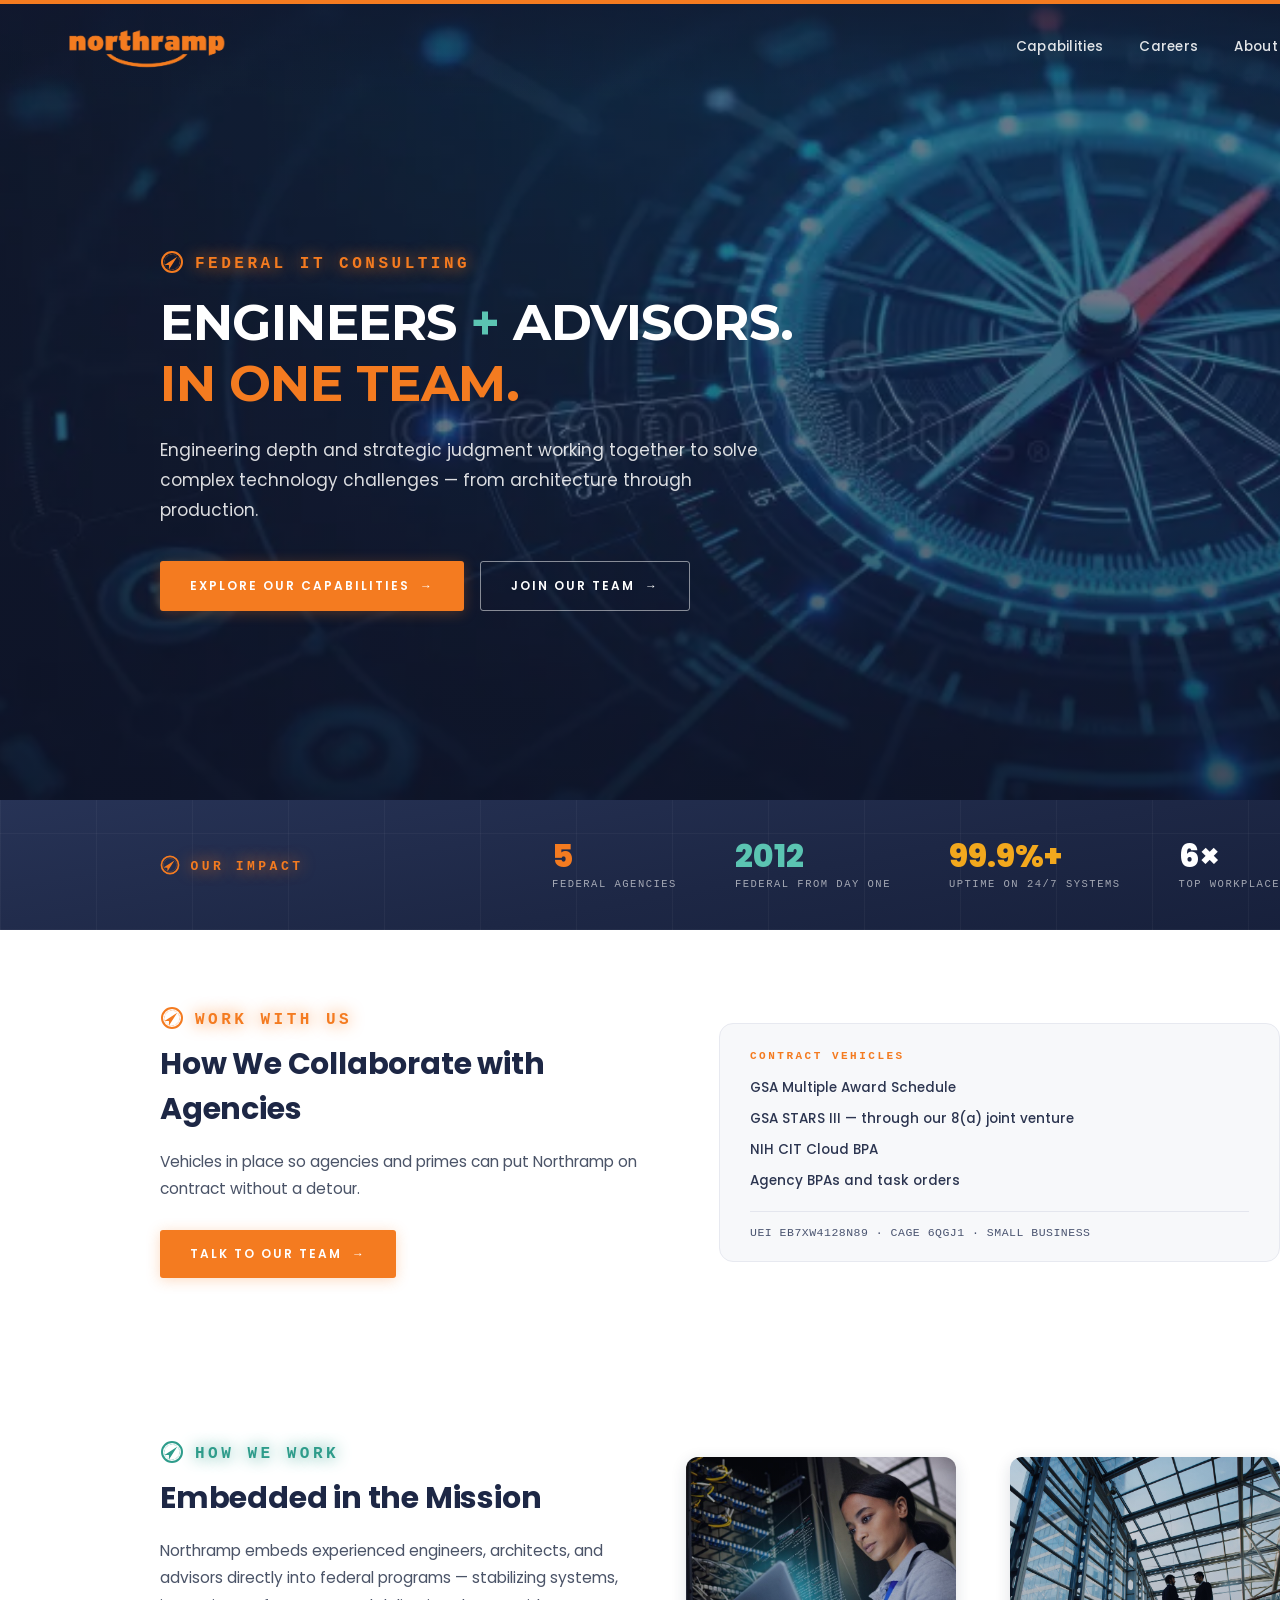
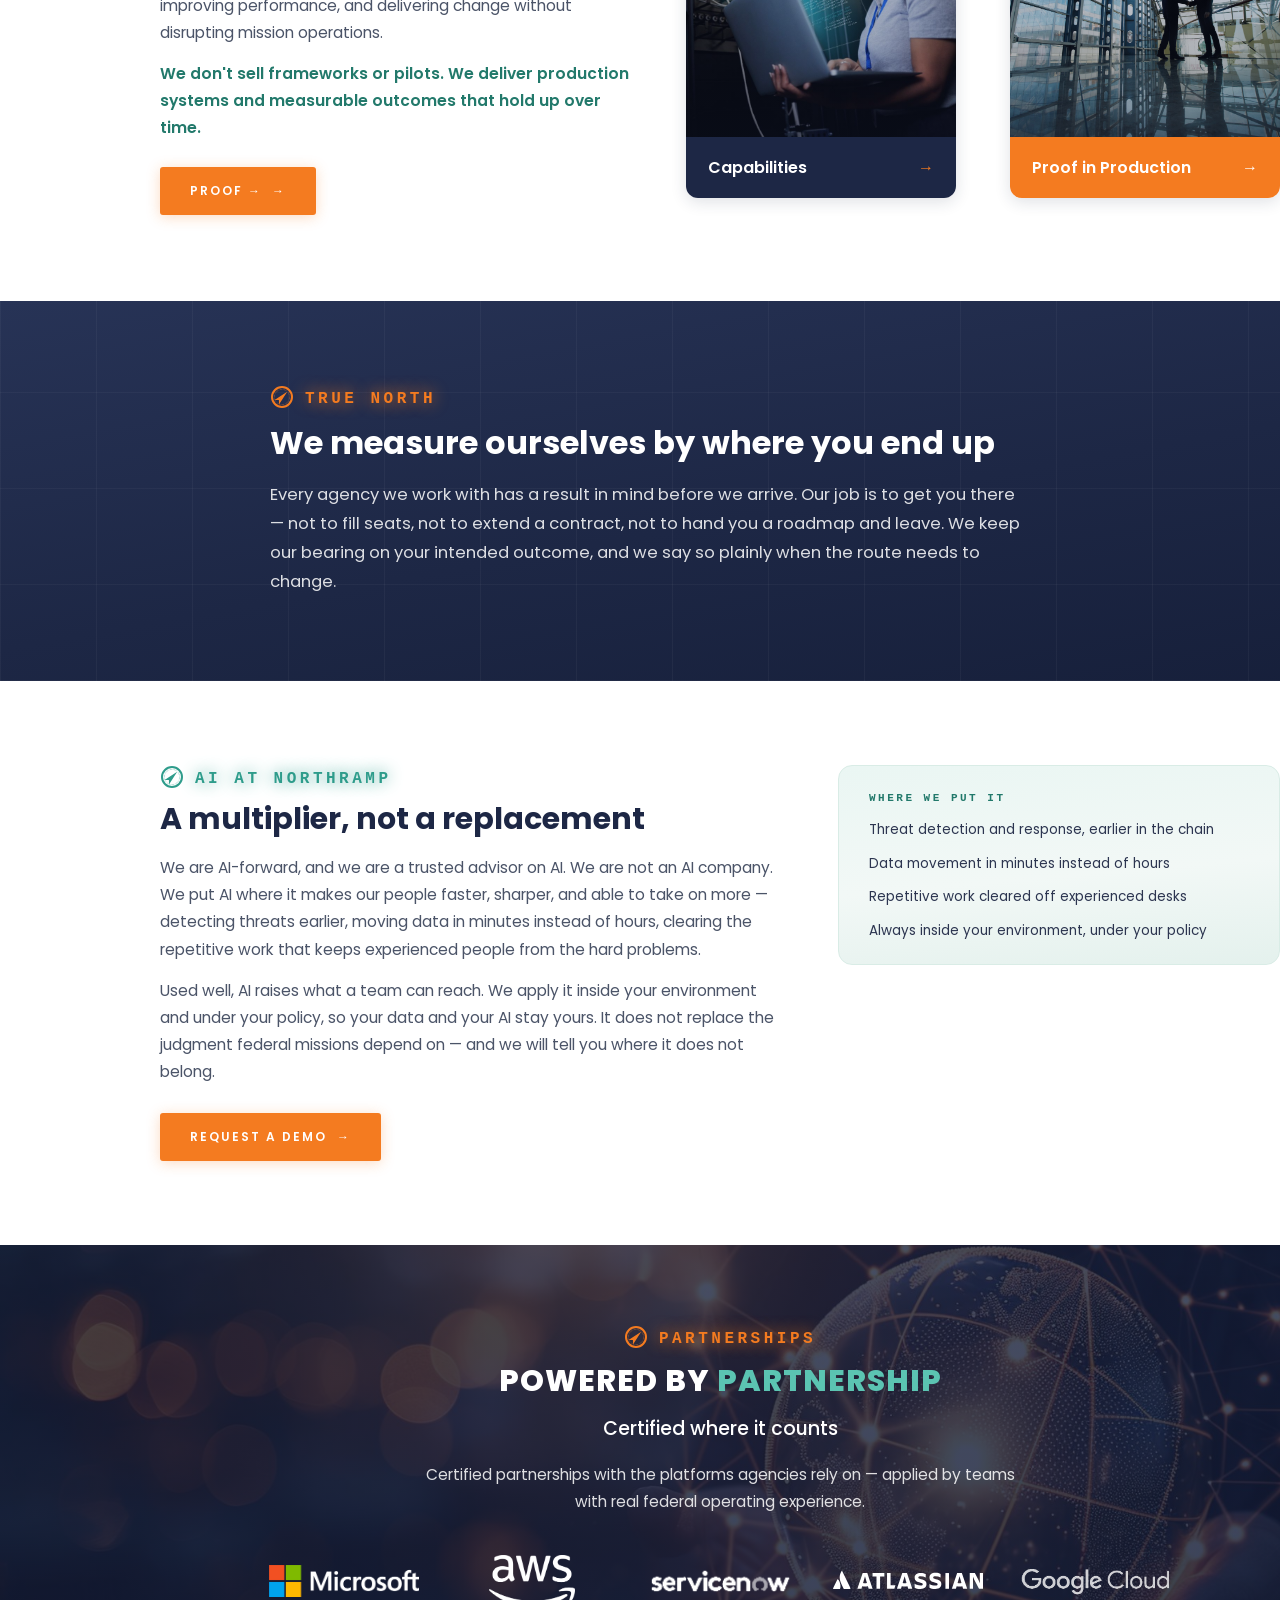
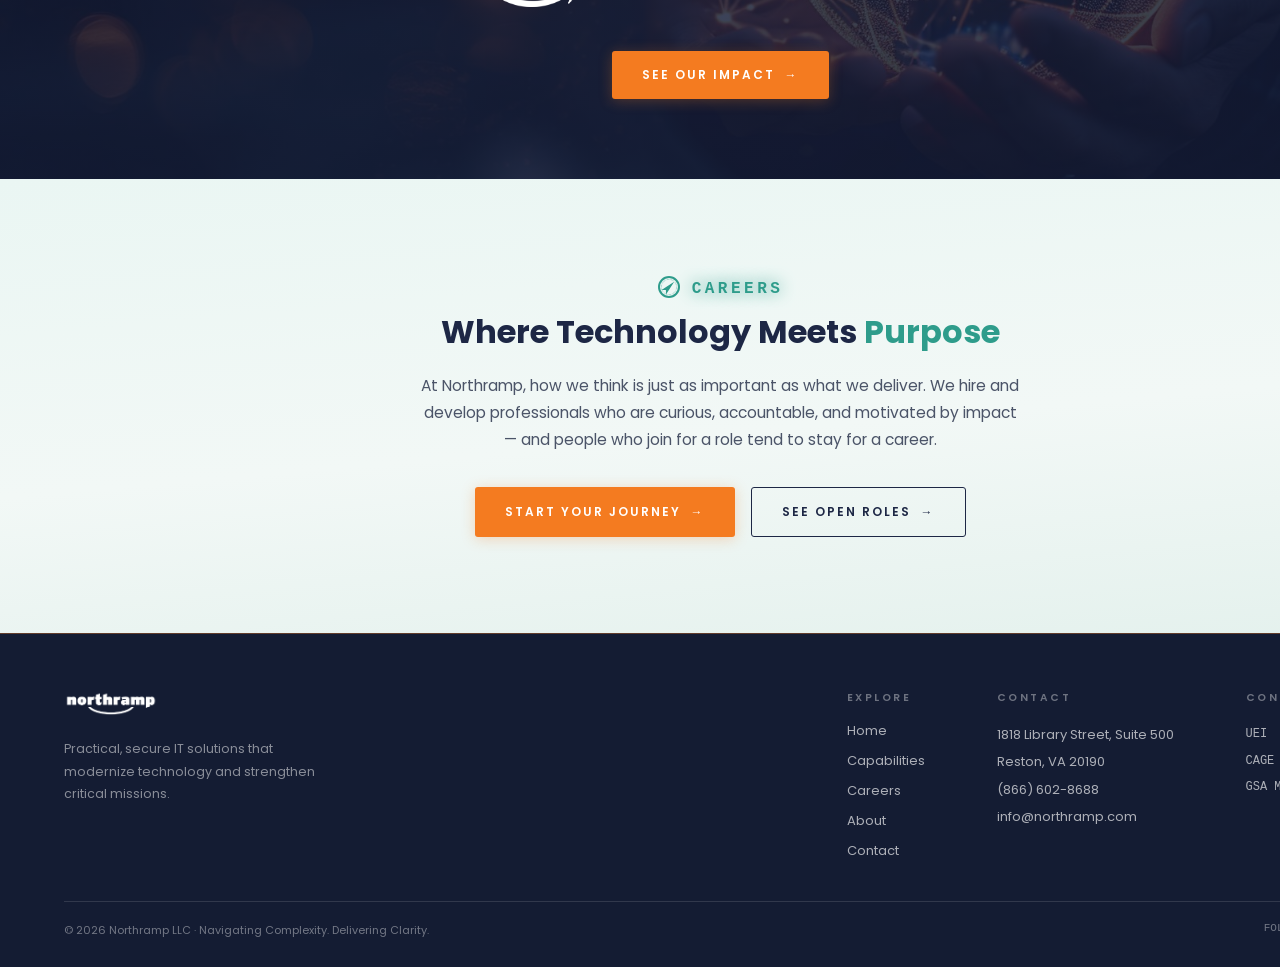
==== index.html @ 874fff69 "Add files via upload Uploaded the main pages" ====
<!DOCTYPE html>
<html>
<head>
  <meta charset="utf-8">
  <title>Northramp — Home (Preview)</title>
  <style>
    * { margin: 0; padding: 0; box-sizing: border-box; }
    body { background: #faf9f5; display: flex; align-items: center; justify-content: center; min-height: 100vh; font-family: -apple-system, BlinkMacSystemFont, sans-serif; }
    #__bundler_loading { position: fixed; bottom: 20px; right: 20px; font: 13px/1.4 -apple-system, BlinkMacSystemFont, sans-serif; color: #666; background: #fff; padding: 8px 14px; border-radius: 8px; box-shadow: 0 1px 4px rgba(0,0,0,0.12); z-index: 10000; }
    #__bundler_thumbnail { position: fixed; inset: 0; width: 100%; height: 100%; display: flex; align-items: center; justify-content: center; background: #faf9f5; z-index: 9999; }
    #__bundler_thumbnail svg { width: 100%; height: 100%; object-fit: contain; }
    #__bundler_placeholder { color: #999; font-size: 14px; }
  </style>
  <noscript>
    <style>#__bundler_loading { display: none; }</style>
    <div style="position:fixed;bottom:12px;left:12px;font:13px/1.4 -apple-system,BlinkMacSystemFont,sans-serif;color:#999;background:rgba(255,255,255,0.9);padding:6px 12px;border-radius:6px;box-shadow:0 1px 4px rgba(0,0,0,0.08);z-index:10000;">
      This page requires JavaScript to display.
    </div>
  </noscript>
</head>
<body>
  <div id="__bundler_thumbnail"><svg viewBox="0 0 1200 800" xmlns="http://www.w3.org/2000/svg"><rect width="1200" height="800" fill="#1d2745"></rect><text x="600" y="400" text-anchor="middle" font-family="Poppins,Arial,sans-serif" font-weight="800" font-size="120" fill="#f47b20">northramp</text><path d="M420 480 Q600 560 780 480" stroke="#f47b20" stroke-width="26" fill="none" stroke-linecap="round"></path></svg></div>
  <div id="__bundler_loading">Unpacking...</div>

  <script>
    
document.addEventListener('DOMContentLoaded', async function() {
  const loading = document.getElementById('__bundler_loading');
  function setStatus(msg) { if (loading) loading.textContent = msg; }

  const FONT_MIME = /^(font[/]|application[/](x-)?font-|application[/]vnd\.ms-fontobject)/i;
  const MIME_TOKEN = /^[\w.+-]+[/][\w.+-]+$/;
  function toBase64(bytes) {
    let bin = '';
    for (let i = 0; i < bytes.length; i += 0x8000) {
      bin += String.fromCharCode.apply(null, bytes.subarray(i, i + 0x8000));
    }
    return btoa(bin);
  }

  // Error sink persists across replaceWith since it's on window, not the DOM.
  window.addEventListener('error', function(e) {
    // Failed resource loads (CSP-blocked links, scripts, images) fire plain
    // events at the element — warn only; real JS errors carry message/error.
    if (!e.message && !e.error && e.target && e.target !== window) {
      console.warn('[bundle] resource failed to load:',
        e.target.tagName, String(e.target.src || e.target.href || ''));
      return;
    }
    var p = document.body || document.documentElement;
    var d = document.getElementById('__bundler_err') || p.appendChild(document.createElement('div'));
    d.id = '__bundler_err';
    d.style.cssText = 'position:fixed;bottom:12px;left:12px;right:12px;font:12px/1.4 ui-monospace,monospace;background:#2a1215;color:#ff8a80;padding:10px 14px;border-radius:8px;border:1px solid #5c2b2e;z-index:99999;white-space:pre-wrap;max-height:40vh;overflow:auto';
    d.textContent = (d.textContent ? d.textContent + String.fromCharCode(10) : '') +
      '[bundle] ' + (e.message || e.type) +
      (e.filename ? ' (' + e.filename.slice(0, 60) + ':' + e.lineno + ')' : '');
  }, true);

  try {
    const manifestEl = document.querySelector('script[type="__bundler/manifest"]');
    const templateEl = document.querySelector('script[type="__bundler/template"]');
    if (!manifestEl || !templateEl) {
      setStatus('Error: missing bundle data');
      console.error('[bundler] Missing script tags — manifestEl:', !!manifestEl, 'templateEl:', !!templateEl);
      return;
    }

    const manifest = JSON.parse(manifestEl.textContent);
    let template = JSON.parse(templateEl.textContent);

    // Nested page bundles (iframe targets). Each ships ONCE, in the ROOT
    // document's manifest; frame srcs carry an about:blank#<uuid> marker
    // instead of a substitutable uuid. Every document mints the blobs for
    // its OWN frames — from local text at the root, or text obtained from
    // its DIRECT parent over the relay protocol below — so each frame
    // navigation stays same-origin with its initiator and a deduped page
    // loads at any depth on any host, including a file:// download's
    // opaque origins (where a blob minted by one document cannot be
    // navigated to by another).
    const pageOrderEl = document.querySelector('script[type="__bundler/page_order"]');
    const pageOrder = pageOrderEl ? JSON.parse(pageOrderEl.textContent) : [];
    const pageSet = new Set(pageOrder);
    const pageTexts = {};

    // ── Nested-page text protocol (parent-chain relay) ──
    // Page bundles ship once, in the ROOT document's manifest. Every
    // document mints the blobs for its OWN frames, obtaining page text
    // through a strict parent-chain relay: a document only ever SENDS to
    // its direct parent (which, for every document the publisher's own
    // runtime minted, is another publisher document) and only ACCEPTS
    // text from that direct parent; requests from below are honored only
    // for the document's own child frames, and the ROOT never sends
    // upward at all. That last rule is load-bearing: the artifact host's
    // frame-ancestors allows claude.ai (and friends) to frame an
    // artifact, so window.top can be a FOREIGN document — a top-addressed
    // protocol would hand page uuids to that ancestor and accept forged
    // "page text" from it, minting attacker HTML as an artifact-origin
    // blob document. The chain never touches the ancestor: requests stop
    // at the root, replies are origin-addressed per hop (never '*' when
    // an origin exists), and both directions are origin-gated (on https
    // a foreign sender's origin can never equal this document's; in
    // opaque contexts — file:// — everything serializes as 'null', where
    // an embedded EXTERNAL frame still fails the gate by carrying its
    // own real origin, and a sandboxed child of such a frame is excluded
    // by the own-child-frames check plus uuid unguessability). Shape is
    // deny-by-default: one request form, one reply form, no error
    // replies.
    // window.origin is the SERIALIZED SECURITY origin ('null' in opaque
    // contexts such as a sandboxed preview iframe) — location.origin is
    // computed from the URL and stays 'https://…' even when the document
    // is sandboxed, which would misgate every opaque chain.
    const OWN_TARGET = /^https?:[/][/]/.test(window.origin || '')
      ? window.origin
      : '*';
    function trustedOrigin(e) {
      if (e.origin === window.origin) return true; // https chains; opaque==opaque
      // file:// trees: Chrome serializes the file document's origin as
      // 'file://' while the blob: documents it mints serialize as 'null',
      // so the two legitimate shapes can never string-match — accept the
      // pair in both directions. https origins never serialize as either,
      // and sender identity (own child frame / direct parent) is checked
      // separately.
      return (
        (e.origin === 'null' &&
          (window.origin === 'file://' ||
            window.location.protocol === 'file:')) ||
        (/^file:/.test(e.origin) && window.origin === 'null')
      );
    }
    // Non-empty only in the root document (nested bundles ship an empty
    // island), so it doubles as the root marker: the root answers from
    // local text and treats a miss as authoritative — never relaying to
    // its (possibly foreign) parent.
    const isPageRoot = pageOrder.length > 0;
    const blobUrls = {};
    const resourceBlobs = {};
    const UUID_SHAPE = /^[0-9a-f]{8}-[0-9a-f]{4}-[0-9a-f]{4}-[0-9a-f]{4}-[0-9a-f]{12}$/;
    const pendingFrames = {}; // uuid -> [{el, frag}] awaiting text for own frames
    const pendingRelays = {}; // uuid -> [childWindow] awaiting text to pass down
    function mountPage(el, frag, text) {
      const pageBlob = new Blob([text], { type: 'text/html' });
      const u = URL.createObjectURL(pageBlob);
      resourceBlobs[u] = pageBlob;
      el.src = u + frag;
    }
    function deliverPage(uuid, text) {
      const frames = pendingFrames[uuid];
      delete pendingFrames[uuid];
      if (frames) for (const f of frames) mountPage(f.el, f.frag, text);
      const relays = pendingRelays[uuid];
      delete pendingRelays[uuid];
      if (relays) {
        for (const cw of relays) {
          try { cw.postMessage({ __bundler_page: uuid, __bundler_text: text }, OWN_TARGET); } catch (err) { /* gone */ }
        }
      }
    }
    function ownFrameWindows() {
      const out = [];
      for (const f of Array.from(document.querySelectorAll('iframe'))) {
        try { if (f.contentWindow) out.push(f.contentWindow); } catch (err) { /* detached */ }
      }
      return out;
    }
    window.addEventListener('message', function (e) {
      const d = e.data;
      if (!d || typeof d !== 'object' || !e.source) return;
      // Origin gate first; the structural checks below (own-child-frames
      // for requests, direct-parent + solicited-uuid for replies, the
      // root's never-relay rule) are what hold in fully opaque chains
      // where origin strings can't discriminate — a sandboxed root's
      // FOREIGN wrapper still fails all three even though both serialize
      // as real-vs-'null' rather than matching.
      if (!trustedOrigin(e)) return;
      if (typeof d.__bundler_need === 'string' && UUID_SHAPE.test(d.__bundler_need)) {
        // Requests are honored only for this document's own child frames.
        if (ownFrameWindows().indexOf(e.source) < 0) return;
        const uuid = d.__bundler_need;
        const text = pageTexts[uuid];
        if (typeof text === 'string') {
          try { e.source.postMessage({ __bundler_page: uuid, __bundler_text: text }, OWN_TARGET); } catch (err) { /* gone */ }
          return;
        }
        if (isPageRoot || window.parent === window) return; // authoritative miss
        const waiting = pendingRelays[uuid];
        if (waiting) {
          if (waiting.indexOf(e.source) < 0) waiting.push(e.source);
          return;
        }
        // Never-answered uuids would otherwise accumulate forever under a
        // request spray; past the cap (far above any real page count) new
        // relays are dropped rather than remembered.
        if (Object.keys(pendingRelays).length >= 128) return;
        pendingRelays[uuid] = [e.source];
        window.parent.postMessage({ __bundler_need: uuid }, OWN_TARGET);
      } else if (
        typeof d.__bundler_page === 'string' &&
        UUID_SHAPE.test(d.__bundler_page) &&
        typeof d.__bundler_text === 'string'
      ) {
        // The shape test is load-bearing beyond tidiness: the solicited
        // check below uses the in operator, which matches prototype keys
        // ('__proto__', 'constructor') — an unshaped key would reach
        // deliverPage and throw, painting the error banner.
        // Text is accepted only from the direct parent — the document
        // that minted this one.
        if (e.source !== window.parent || window.parent === window) return;
        if (!(d.__bundler_page in pendingFrames) && !(d.__bundler_page in pendingRelays)) return;
        deliverPage(d.__bundler_page, d.__bundler_text);
      }
    });

    const uuids = Object.keys(manifest);
    setStatus('Unpacking ' + uuids.length + ' assets...');

    await Promise.all(uuids.map(async (uuid) => {
      const entry = manifest[uuid];
      try {
        const binaryStr = atob(entry.data);
        const bytes = new Uint8Array(binaryStr.length);
        for (let i = 0; i < binaryStr.length; i++) bytes[i] = binaryStr.charCodeAt(i);

        let finalBytes = bytes;
        if (entry.compressed) {
          if (typeof DecompressionStream !== 'undefined') {
            const ds = new DecompressionStream('gzip');
            const writer = ds.writable.getWriter();
            const reader = ds.readable.getReader();
            writer.write(bytes);
            writer.close();
            const chunks = [];
            let totalLen = 0;
            while (true) {
              const { done, value } = await reader.read();
              if (done) break;
              chunks.push(value);
              totalLen += value.length;
            }
            finalBytes = new Uint8Array(totalLen);
            let offset = 0;
            for (const chunk of chunks) { finalBytes.set(chunk, offset); offset += chunk.length; }
          } else {
            console.warn('DecompressionStream not available, asset ' + uuid + ' may not render');
          }
        }

        if (pageSet.has(uuid)) {
          pageTexts[uuid] = new TextDecoder().decode(finalBytes);
          return;
        }
        if (FONT_MIME.test(entry.mime) && MIME_TOKEN.test(entry.mime)) {
          // Strict artifact hosts allow font-src data: but not blob:.
          blobUrls[uuid] = 'data:' + entry.mime + ';base64,' +
            (entry.compressed ? toBase64(finalBytes) : entry.data);
        } else {
          const blob = new Blob([finalBytes], { type: entry.mime });
          blobUrls[uuid] = URL.createObjectURL(blob);
          resourceBlobs[blobUrls[uuid]] = blob;
        }
      } catch (err) {
        console.error('Failed to decode asset ' + uuid + ':', err);
        const blob = new Blob([], { type: entry.mime });
        blobUrls[uuid] = URL.createObjectURL(blob);
        resourceBlobs[blobUrls[uuid]] = blob;
      }
    }));

    const extResEl = document.querySelector('script[type="__bundler/ext_resources"]');
    const extResources = extResEl ? JSON.parse(extResEl.textContent) : [];
    const resourceMap = {};
    for (const entry of extResources) {
      if (blobUrls[entry.uuid]) resourceMap[entry.id] = blobUrls[entry.uuid];
    }

    // Artifact-host CSP (connect-src 'self') refuses fetch() of blob: URLs —
    // consumers read these Blobs directly. Survives the swap like the error sink.
    window.__resourceBlobs = resourceBlobs;

    setStatus('Rendering...');
    // Page uuids have no blob here — they ride inside about:blank#<uuid>
    // frame markers the pass below resolves after the swap.
    for (const uuid of uuids) {
      if (pageSet.has(uuid)) continue;
      template = template.split(uuid).join(blobUrls[uuid]);
    }

    // Strip integrity + crossorigin — blob URLs from a file:// document inherit
    // a null origin, so crossorigin forces a CORS fetch that SRI then rejects.
    // The manifest bytes are ours; SRI protects against CDN compromise, not this.
    template = template.replace(/\s+integrity="[^"]*"/gi, '').replace(/\s+crossorigin="[^"]*"/gi, '');

    const resourceScript = '<script>window.__resources = ' +
      JSON.stringify(resourceMap).replace(/<\//g, '<\\/') +
      ';</' + 'script>';
    // Inject after <head> so the DOCTYPE stays first; prepending the script
    // would push the parser into quirks mode. DOMParser always emits a <head>
    // (synthesizing one if the source HTML omitted it) but may carry
    // attributes through, so match the full opening tag. slice() rather than
    // replace() keeps us clear of $-pattern substitution in resourceScript.
    const headOpen = template.match(/<head[^>]*>/i);
    if (headOpen) {
      const i = headOpen.index + headOpen[0].length;
      template = template.slice(0, i) + resourceScript + template.slice(i);
    }

    // Parse the template and swap the root element. Scripts inserted via
    // DOMParser/replaceWith are inert per spec — re-create each with
    // createElement so they execute, awaiting onload for src scripts to
    // preserve ordering (React before ReactDOM before Babel before text/babel).
    const doc = new DOMParser().parseFromString(template, 'text/html');
    document.documentElement.replaceWith(doc.documentElement);

    // Resolve page-frame markers: mint this document's own blob for each
    // framed page — from local text when this is the root, otherwise by
    // asking the direct parent over the relay protocol above. An
    // unanswered request leaves the frame on about:blank, the same
    // degraded state as a refused embed.
    {
      const MARKER = /^about:blank#([0-9a-f]{8}-[0-9a-f]{4}-[0-9a-f]{4}-[0-9a-f]{4}-[0-9a-f]{12})(#.*)?$/;
      const needed = [];
      for (const el of Array.from(document.querySelectorAll('iframe'))) {
        const m = MARKER.exec(el.getAttribute('src') || '');
        if (!m) continue;
        const text = pageTexts[m[1]];
        if (typeof text === 'string') {
          mountPage(el, m[2] || '', text);
        } else if (window.parent !== window && !isPageRoot) {
          const had = pendingFrames[m[1]];
          (pendingFrames[m[1]] = had || []).push({ el: el, frag: m[2] || '' });
          if (!had) needed.push(m[1]);
        }
      }
      for (const uuid of needed) {
        window.parent.postMessage({ __bundler_need: uuid }, OWN_TARGET);
      }
    }

    const dead = Array.from(document.scripts);
    for (const old of dead) {
      const s = document.createElement('script');
      for (const a of old.attributes) s.setAttribute(a.name, a.value);
      s.textContent = old.textContent;
      // text/babel scripts with a src: read and inline. transformScriptTags
      // does XHR against the src, but blob:null/ from a file:// origin is
      // silently dropped. Inlining makes it a plain inline babel script,
      // which transformScriptTags handles unconditionally.
      if ((s.type === 'text/babel' || s.type === 'text/jsx') && s.src) {
        const pre = resourceBlobs[s.src.split('#')[0]];
        s.textContent = pre ? await pre.text() : await (await fetch(s.src)).text();
        s.removeAttribute('src');
      }
      const p = s.src ? new Promise(function(r) { s.onload = s.onerror = r; }) : null;
      old.replaceWith(s);
      if (p) await p;
    }
    // Babel standalone auto-transforms type=text/babel on DOMContentLoaded,
    // which fired before we swapped the document. Trigger manually if present.
    if (window.Babel && typeof window.Babel.transformScriptTags === 'function') {
      window.Babel.transformScriptTags();
    }
  } catch (err) {
    setStatus('Error unpacking: ' + err.message);
    console.error('Bundle unpack error:', err);
  }
});

  </script>

  <script type="__bundler/manifest">
{"6989c147-ac44-4434-98ef-174ee7b8a9af":{"mime":"image/svg+xml","compressed":true,"data":"H4sIAAAAAAAAE41Xu24cWQ7N/RUXvclMsBTfj4HlYCtR0AI2UuBkYIxlWYDGNiSNNZ+/YHVXVUsYrR1Jp3n5uOQheevtw/eb8XT78fHz+Y7Ld+Pz9e3N58fzneZufL+9fvrP17/PdzhwcPnoHz/d3t2d7758/XK9G3//effl4Xz3+fHx229nZ09PT/Ak8PX+5owR8ezh+83u3Zu3N+OPu9tv//72oX38dX/3y78a4+9q9buXuv36+il6carF4+P57lIUhMKGOJgH7ylBFXkoJLHzRAnE4UOB2JAHBSQZDe3/VIdOFH3C+heHMNbtrINENA5DoolaECNBSIgHCRB7DWJQydhwm6GcFszcZqN/p6wcnCCRNhjBC21IB8IyMQEV+pC+AttgAnObsUtbUcU4oAuRg44osGkdz4iCF1ujQ1IWHP1XpxMsUTnLpREVz9qnqXx/SQRs5MdAJkJAJB1U4H2PAmeXamyuMarzkrrgqfq4rOKEJIlY1bONU3UakrT2CEJsOvv3Yp4Q0Nmw1gBxDXz+z7lqwr4scdVAUAnr+8y5IJAwPqaLuGOQLomQ6nJEIGPOKKLW6PJmzf6Tgrvc5upDrPPSYs/yThOiyoa7MOTTgjkB3ZsVzYLB0oTT8TyZ75f+efp8+3i9e/[base64]/[base64]/[base64]/sZ/IvketfkiBWekie5VorX6LoTBqlRMScNnq8Gjnxw69NXzrb0swQtlrriPDvPvK9hZg1r+375qsQKwXr4BK5XAC7vkoAmEpY96JtOLJDXB+9SzyAETRTT+7xHw0vw8ELrU1ishuhCn6veJrcONF/C/x+0sXwG57DpBMm5zAy3jBwxGUacYUTsMK2GTZ1r5f9LuiJbJ37zEmi7yvFVy66ruCmtlm/7n/n6CaGlSuFLgg6Yes7IkdSNZ30gX1oxNtT2LznDqWhfode1IWkoL5wXpMOymBUK5lIRXgbo1VbvNrY1HXfh7YUhXSXBrrEIQ52P5FyO8vFydL0juIkhUP6pefb0lbgl6SvugvST8GteS8Y67YakbK4HVi/rn7n9gtpsCR27JSA1Tecz9uTq7L7WjPqv2kWTLeh7MfTseUsQYk8ppR1oIgWTPORuCsm9yknwibvhmI1JJyNu/ZvsXgCtmb+XnM7y8XP0vSWRNEVjzHhVZr1pa4l6Qv+kvSl7iWrLP1LopN3xAq48T+M////2398frTw7s3b/uj8r9dhduP57sX36H9gXl//cfjq9/DL8z32Ta/2Pwn8/S6+eNX2eZi/ix77mU83n/48vDp6/2f57v537sPj9e/4NBfXwng7HjP/vh+9z8jt1TU3Q8AAA=="},"9089b05c-8804-4122-b27b-2c13e95344db":{"mime":"image/png","compressed":false,"data":"iVBORw0KGgoAAAANSUhEUgAAAZgAAABxCAYAAADoB7WrAAAAAXNSR0IArs4c6QAAAARnQU1BAACxjwv8YQUAAAAJcEhZcwAADsMAAA7DAcdvqGQAADbcSURBVHhe7Z17fBxnee9/z/PO7FUXW5btKHEsO3ZiooSExIQWKHVKuZRAKZcYSlNaaDlAKT00BXoSoEdHJ5DAoSmnTaGQltMDpZSSQi+US4EkGEgKB5yEQJSbEke+KbYlWbfd1e7MPM/5Y3ZWq7Euu6uVLcnv9/MZezXzzjvvvO/zPs/7vLcBLBaLxWKxWCwWi8VisVgsFovFYrFYLBaLxWKxWCwWi8VisVgsFovFYrFYLBaLxWKxWCwWi8VisVgsFovFYrFYLBaLxWKxWCwWi8VisVgslrMaBUh7wQpQ/NpyEz07ft5isSw/p73CW9Y+kSEhQLUXPI4t64zPz2LilszxDV+n2/d78Xuaxaxn74XJXbh1E4guV+aghdP70NfvEaDx+ywWS/[base64]/x5a2AsltOLNTCWuqh4Km7i2aplT0XwDAAdYLiQskxVlHuIiPoE+velGBjt3eMU/MNdAQXPJdUXqOpVBNohoBYACSB8bvhftWxbA2OxnAmsgbEsigKkf7AzkWsPLgLkdQR6jQLdFU+l7C1E4Wcr95BGDYz2gkewsyUh/[base64]/293Iy37PmOj/XuaUSz7NGjvninO/vZYWFdLR0ShpPaxqqmOu51ecUS9+kM/6O9R7x+DBXGhcIWyuK8rvO877zPady3xz31Ev83es94vFhjjJe7O/FmCt89TnF0vIj/k6NHPPFGf8d/T0rcJNpKHJFtJoaja8n6ING6xEU5ZXhAIAeZzgfJFMZLx34XqvLTgcCUiZ/pOjIeDtMHtjmo29fgPJWIbMjXhqVtPRBw3fsdofzKTdhJhOuSWcCkfXCQYtRyrNrRn04+WKeip2Zaa+SrvL9S0nb7DxpkLnyeGi3GW6fSmXcXJuou0EdtDsQP/DNJBI43jK0/mS0GWV0z3B+VzadKL4KhI+JYD1z/Q2TyjqY4Q2vQ9f+IH4dmJ3eiMkPnH8JYD6iwDVoeJB/[base64]/DGjdggQAUCqB6JFpY764AQNTx9GTSfvTzyIKXgyhy5SxDcBGBlKAOOW7SlAaB2gQigeV6GvZvHcPfezwdDMyJirck9MXtDoJ/1ISvhIklxBoB4S6hKSVCWkIu+XFhQEgJSFMs/IkGMcU+gRADynhgYD1J+v6BscbSdvYDVvXG2NeRCQviF+rGaWSQve3fGjwC+jdYwr+4Hk+9Bom3SPgCwF0sSAdvgsUYAHhflK6IeMe+HHO27qZDP2aKl0KgAXYDsHVYCQbUfIiECI8RcA3QHqqgVE8rST/[base64]/xqQ7o5fqwkhX0gfFyf4x3YcHgO6Unkv3aMUvASKKwS0HSybWCgN1vJuE1RSpklSPQzQT4n0W/li6s7Ojz46hWiPu0p+dWXy4l6swr8E6OUgbAOoC5AWCCcjfSDANLMOq9AAMX4ggXyl7ZaD/VE88WRXo2/d7eY3jz5LA7kODTTgyqgKDpCLL2SxbXgiOLTdqPyaqr6AQBeCpaOcXgIwDeFRZTwC0e8q4z9azeCjzTY0dVVWBSjfu/M88b13KukfAkBla5BaYSgLF0D4hnH0Rk+om1SuJ+CFIuxWBDm2OjxUgiqAShgHTYL1ToXe1GIOPdxoxkRWfrxnS7vxnRcTyTsAXC7gBCAMAYXpIQIoqmQhAgVDQ/VZfjZzwJCSgh8m6KcKxdSXOjOP5upJX/79O84X8t8jom+PX6sVBk8p4YtwuBeir6NA/qswbam8E9iJvwsT9pH6b8zcfPjo5I1bLyaDm1XwsjAAMZhMYwo+RAQCiB8/DwBg7mfo+1s+OPi16tPNMjCq/A+k8j+F6bkMercCl2vUeBEyc5etBGWFqoAOg/EFmORHWvHY6EKtdO0F52XbVaLyFyp4Vvx6zTCfIOinHaOf8X1+C5H8jgi3lxVEZRcDoFx+kCll/pJv9I+qGzcKEN6625noGGpjN3klRF5Hij2AbhawE2arlJUaS/[base64]/lMtjahaaexFAC6vpE4w13cAnBAgBdVLAp9ugcrfqeBlAg73k2J2GezGV4czg5nJmYmDOkT4Vwn8yXzQ/cqoxRFP6EIoQGO93e1TF21/jeObLxDhrwR4rgi3QpCsvB/YDZ89R5oAE16P3g8pEW5V0WdD6NZ0ovjPOX/bdSO9O1trTp+jBJABswueibvWA8yuACklPAeBfzsFepMwXTDrnWKLFYlREJKDGXfHMVTWn7AzkwZyGlPuM4RlOHd6WeBCdEnxz4eAE0p4jjL/NQs+JZCrwp0IIhmer2zZLS/uTIKpi4XeQkHp9rzX/Rydp7+7QqCk4FBeGyxDFm1XwcsCnz+riusF3FnePaEsk1VlyCCASgCOrRvqzFUbl8L7d2zJbRy5kZzEt0n1H5X0jQLaIcytAFJgJGeejVT4/xx5ckr+lGUfnASzCyAloA4VeTFEb8+3eh+ZuGH7hfGsiUOBEoOdSN7iebHQAXBCBEkSvshA+kTweSHdK8C6sNzK8QFmzvTPxNGuTC+WQP48d9G238lfuO0VWT/3aQ3ocyrycgHWVfJ+vvwp66hIZoRouyi9KxX4Hx7v3bFjQXkBQGAGtO484LK8AEio0k4J6H8o6M+EeSckyoNYeqvkW4EMoJcr9MNTQb5vsveiDYultVYaNTANU64MSWHqEZXXAHxuWMhlBVTDi5XjIDDSAv25APQnUx/ovqae/kvtBefet/UcN8DvE+lfCenVImhnsLuUVeozaSMjwDpReQFIbk363q1TN27fFA+/EI08HzNpSAO4PDTeaGNgwT27FBhj0ONRX/[base64]/vvHe/dsn5Rxd3gmq/yM40SzlfWlwLYtFidR7VsMhmAzyXImzkovV+v35JaNK01cNoNDKoyI/[base64]/[base64]/61z31QSDiLlTKXimLjb7bq0Sdq0mobpJjVm3EmRmPmb0FHUp9Jf03ZtP0ae1sqYMDERdELpySLTFW5UKUOC7FxDJayHs1mtYqitYdaWrt8IxQALKAPpMNvpziNYpnEEEMiFGB/[base64]/YRGSUFhdMyy12JkYKZFUkNRJ7igvcKEcCrTR5Zgcx40U3GL5xWBB5UR5h4ZCFDx64eJ9Ufo1L24oHlEIBvMfDnxPoeYn6zAb+OhV7NBq9imGtZ6W1E+L8sGG9EBhggEcmCaYv29iTi188mmJFW1Q3L4cmF+QwhIM+QYQDT8TC1wgBB2AXQ5Qu2x6/Xyhmr0KdY26q/42FrRsSoaoIcz40PdFJQ2KyivxC9c72VBICw4gcEfnnJc37RiF5L0K9FK/jrTXe4HgFXTOzYXtPU6uWgyhWeMCyzZh95nnsYBv9Lodcx8CaG3saQqXrfE5W8kWOq+CRE9pLqdQT9jeoD0PeS8ZdtjCBqyVV1Ac32oBpBiAhIMCWcuMd8OmGor4yTC42hEaDToFFl3E+MQQY+z0yvhkk9u6VQuDZr9MYWk/14i0l/MeNmvp6ZdO/KjDnfyZr0N7NO9u+Nw31K+Ktqb7YumI2otIwh13B3y0Ishz6ZS2ai8/GwNaPqMHFL/HQzKHui9xPhtb6RHjLySlbc1XCZASDFOgXtatQgnhEDU1VQAQNjgByFoLj0AiRm4qQXUKVFqQDpW3e7IDqHoIuuKp4LAZQFjynhLzKPH9i//iNPTqQn3ftJ8Qkqz8ypx2BVFLvQBnLk0vj1ZlOpJHP3q08DdCiFlsPVRnn9R56caD224d7suPsl35evQOk+gEuRQa0XVc4RcF+r2/KV7IT75ey4+8+zjuHOb2f6Dg3F72sqIh5DhsE4BpljP7Q6USaCasIkim78WjOZpehiZRiGoBIrHV9sDG1d/+Aksfkn8elXCsXk72VN9tutfY+NUMuxAvoHPaDfR1+/B/T71DHg0W0DJfT1e+jr99I4/yhAd5U990ZgJqSTvtMav7BUZusTmSjrk8JS9EnlHtGyjtKjgJSWEicEqiBHmZqeBwAAUWWSKVE92N53+GQL0z0g/[base64]/c3bf+jOOU8GGLmm31XLnYUz2XCn4TKaKkQw9Nw9+1lYEbRlfeOisoQ4pfLVJUwQTx7DG0u6A4ELf1PjrQl0091Zs4pjKCUmrxx68VT/tY35C7qfu9U0H1L7v3bPjrld//3KW/bO/Pv2/6KyRu7dw2/d1cLcIJZMQHg2BIaGa4vfjZ+fqmU6/M0Qb8mAZ4Hk7oSTL/NwJOLds0uAAF5JnzZd83PQd0rCfQmUgzGw9WDkhCCyga+zYdYERmDvsGiMeiH6l3xYLUi0BYR2lnXVldVnHYDE1Z2DQD+qSH6eAqDB1tuOXDcOLqPoV+Kh2+IwJ2lKEd4HZNKK7Ok696cM8ykEgNjxnEnI2NAgLIJxy7CTf/qoyz4KUA368SWZCOFtxCRYmLIFEi+ZUjfydDXgPAyhr7GGPwBM/6RgQMEWpMr+DGTD9ME/bFR+Ww7Do+lnacOQfWbAv7PqjCN4y7P5ISZMsRoWFb8Fib8GpG+3IBfR6p/DMY3oXJMhZ5cbOqr9oabuuaCwkum/MHbEp5/FxPuBvGnROlPVOidQniHKr0XjJsV8nkm3ZdMFr+b8/OfUZbrWJCMxuQaQxdMYyOUPblHSekvWxMHH2nte2yEAnwPwGcqjawGINEnofi/7f1PHGi9ZWAYAd9NwKcBKcXDrkQI0Alkh0H8k0YaiOVGu2FGJu1NN+R1Nb2wa4LJU8gJEnM02mV4Kp8aIcLDjbaOFsI1BUeJ2iTc2K+hyiGQUlD0veqWalD0PVWdnHeH4AUoe0asoJaJJKfi15sBi+YAfM0Bvy3D2f+TdbN3tow5P8hMunelx9y/LXn8e0blN0n9b9Mant3DIh6Ihgu+M4q+8LsuTDzCoo/GwzaEtzybdCJsIBxX4FNZU3xL1mS+kHUy38mOufdmTOYb2Qn34xTQm4jp91ToJwt5UeH2SN0XmcB8GAg+p4o3AfJMAXeG26IgzYwMgBQzMgpkhCkbbrApl4jiVQJ9m0B3xeOuh3AT1eZRrkc+q57wHfMk9YU9DC0jHaMCfWhJxoD1JBP1445QOU/7iTwIBxk8tRx6ajnY1N9fIMGx0OttmITPTkPjRmfEwLBoQKCSqOdHHkFnZtoTxUTY4GgunEwZUoTftqiTcDYFlEAlL0jPMiR+MhEoUAi/DdMADCKCu3yDxDRI4M+nH3vqMPr6Perrn9U1tf4jT06knIODmZsPN9w1udKp6h4prfNzlfJTJ/CUaGom5BJYBg+m0jWreEAD/[base64]/1ARESA77fume+b6sR4BGLb74tTUFQ4lmv6N6VF7z0QSWwYNhgFhQJKKDRT91JH49gvogdAeC+b5Po73gCV+v1IA/IqLhrswNevFLGc+IaLYHU0FU4YTjDzPnoI10DUUIqWoyFqcuh4FcPigU8mkA4/Fri1EZvwU5AbilkUbwmTMwcxFTAk1lKXGzEIiI2oK6M7gWtBQT4iVSFowiQMfanjg6tuYNyJkm3lBqFsweFKOdmXMaaoXrXpip0vZLmfg9gF5e/mZIUwxFoyyPBzMHfVBtxsLdYnPr5pmAGATwEhux1JChXlkGZpnQhBsQMN2wWysghSaG822zCokyARGTq/GvQ9aDcqAwDRXeQjBLQMA03VFepW1ZPpbBgwkbCRKEfef7GvIyR3p2ZomDq0iwJ7Qps7oMFyQaGI8Gyav/joeth2XzYCxzogCRmDQgbfFrixEO8oOIxWOVBafAz8dZYWCkOB2ooNDwYHy4W7PrmsKsMRynWDISIFX59G69sKoCpSDhzZo80EyaPTvNMgfL5cEsAQXIgW4SwguijV0bMS7lE5W/a41jPk6bB2MJ6d1jmDRT/mJwQxDYD3zOxc/XwllhYLwg7RPpJAPTjY6VECFpko5b3Q9pko5LRG2NTx7ggEgn2yeCYvz6miLMc1bVdPxSRKMrhVcEy+DBLBUClH09h5RfUI9xQcXLER/Q/Qz9HTL6IkN4O0H+TYHcUrwY68GcPhSgERzJQNFV/qpr/[base64]/xqsxm69FebBKEATSU6BuLN6YD8ebj4YmCamgxToI9Qx4FHfPp9uGyipYhrQuruZq7EezDJDrAiUQh3VlRbPXAKlX26k5ybsEuUJUh5A31BDE03WvIEBANy+34fq0wo8XI9xiWAGC2MbRP9r7qJtv5m/cPvuqeDgr5PyByDoQh0tRERhw60/TngkD8avr0SUytv3NzBRIhosVEI3kdzkeHzvZJDYlw7y3/MCfAfAhwhyviodXZULPlegB2OSjktA3QO7QNiZCaVAXafpE0SsB7OcEEP0PDb88tyu7S+b8hNvFwTvV9WtjTaCFZgg4PHy77rvPzsMDADxg6cJfE/1gGU8zHyEYTmhoN2i+IRC7lTRTwnk+dHssXoLj4ExCN3f7hw6sNIV6sapEYWqJ6CGW6/l/GEBtwloB0Qvg0gPhLoUSKlyDpB513usaFaYBwOEE1ugKNYrlwAgwq4Q1gWgNkSKZS8YsvT3tB7M8hE2hOkCEfxPhX5BiT6ooN1ganiKsgrGAsYjjTb8zgoDQ4C2JY+eFKIfMGs/6jQIlbBMBox0+MEwpKLB/XriirwXYRwE4RvzLZBbSVALK6uWAPUbGW+K4MrqcHLCVeThynBAfCWMG6N1LwZbEaxAD8ZLZjxinainIYUZbzPJIlc6vv+unNd9WeH9O7bkn7H1WSB6ERTbliID1oNZXhgwYCRVkA63/SEnqnfxsAtR1lNFgh5xWQcb8V5wthgYIFzxzCyPq+KfAfGrv+9QCxXlGG2fEdtio2YEyiw5Bh5W4fsbLbjTiY5mAw375b2G1/ssAIF9hk4GHgqLbdi4IllhHgwBumGovQClowyZQgO7fQu4U0j/[base64]/vtqWmXPrjMM0Z8AoRfWLCMTKjMOSDDWPuo2NFPljLPCPBhEDQOSE8T84/i1Wpjlrcd+x8PWg/VgVgfMklPCD7PHNty1lG78s8rAEKDr+gbHjeN+hZT/lCFT1Z/PjYdvKgJlxjiRfg0it+P2/Q0PmJ9uCNDUKB8j0N0QDDU6I2UuynmfB+Eo3TZQarSldEZZgR6MApSaLgwr9PsAjjezUbAUrAezsgkbwuIBuJ+Z/mapeuqsMjAoK8tM38ARx9G/AfjTgPiQcAuMZlfAyHCJQJhlUqD/Dse8P/v4weOrTZHSbQMlcvl+ht4BqXy+tynvwJCcQlfnDDKsYA/m1mN5DfAAE74TnW+kzCpyHNuXrBGsB7N8ROUS/79WKuGZT0Dp65ljG+6Lh6mXs87AIGqRY/Agif+nTPx+YgyKQKJW3lIrEWZ3iSlYjgB8qzFyQwueHF5NXWMRBGgaqafF8JeY8V1gpqus0byK8kiEc8p0tJHtwFcEK9CDQbnMWkc6nxCWv2SW71dfq6XMZoWJZLmBBXvVWA9m+ahuJFeX3WJlXVWHBaJHWHG77wS34/b9/lIbwkszMDGFXMtRq4DG76vlgNT+LRnqg2Tcw0OZvP9xJno9Af+Gmb3KKsYGNRQQ4ukNP+EqxCgw6Z2k9FtZox/N4NDTNfdnqs56fj1HPKqm0dfvtfLW/2TS9zHrvWAJwuTNEtJFiYdl1pywOTLXAL8G5QWeaEzeKs/RU+Ou0EC8Nckxn3pfrUc8qoa5fb/[base64]/Aeh0z3wFQ+OndeFprOQg0bxcZUXg+fs9iRwQTwa/ah6sXRFAGN1wGxCBGcvbeXiClyjqgU+9Z+EBZx1Fz6+UsWEZUcTuJeSOJfpUYhejZs/RXleFhlhwE/2GAtxcd58Pr+gbHm9XLMndhL8Cx3p6WtBSuoEB2w7Bf9+peJlWRgIkPZQr5u+nWY3kCVPfCTOy64AKi4MUErn/VMJNCAlUyx9Qv3t3+4aMj8SALEa6/6HF0YsJMtWWyjhQvFMXVAr0a4GeySFaZjUp5CqdAiaEkEghzjhWPgHC3KPZpUHqoLakFYL0P9Pv1GpYT793VmkwVryTQMwGg7rwIvQJPgEdbbxq8O36tGeheGPR0u3kv2CDk/AJBXwPFFYBulvj3cQQaNuapBNJRIXqcFT9Q0L1w6MEWBBPUNzg96wFlxnq3dLie+3yBbm/0o3HMKIroYy3Otu9T376w4fDuzdlCMvVMAT0HhqTuPC7LsVE+nC7m74rkGOUB9lxv92b1aQ+ATfFba4WICiTys8zNgz+cy/jWQ2U1fk9XcrLkbiNDr1fgGoZeqGBHy0qTWTyADqni68r6ry354gMotfrUcV4wWTqy3pD3C0K0JR7/gkQf/hIcCxzvzva+wyer3+dkb/c616fnKNNFYbg6yoJJFSImoCN5L3nXxo8+Oony+xZ6LzhffHmp1ruTcFmXMPGh9LjzH3zbQBEA9K273YlNIxc4hD0i4lYaw3VA0CkQHmj54OD91efl+i3pfMa5Vgh/G4ps/bpZRH1m+r5A39Fqtj0+UXy83Rj3KhD9lgj2EKM90l8EiAJjDHwHis/mnMy9m4bSxWZ0i1VT90soQHjrbgddw0tqWQFZQV//rPnVkdKaHa5eTo23HioLH3v3GJ14wh1LJBJJU2rx2WkxoumANEPMLiA+K+UlQMEk3KnitEyuTwVFYJuPvn0Byq3HePy10LQ8HuoM6Pb9Xvx0M4kM83EgkSkVsmqkwxC3BEJJQuAoSIxqSYFpn2SSJTlRSCQKm5DzgW0+sE/QN/82FAoQentcIFd3ZZ5FLC/[base64]/oCf8tn38vrONitKuyicAmJVXd6ChrzNams+MwuwxFZnGRkHfvsCW0ellOQxM9TXtBWNot0FXIYx3KK3o2h8st96q+yUsFovF0lyW28CcKRp0dS0Wi8ViWRhrYCwWi2WVM9c05JWANTAWi8Wy2hEouPZ1gKcLa2AsFotllVFZwBmtXWIJCHxYVX/EomPx8GcKa2BWAQpQrUf8XotlNRGX54WO+L1nA5FRASAQDRgYY+idrPxf2AS/0OLgv2dvPvh0/[base64]/gTGS5+Dn1DhbVQ+SxrE0W4gj+3afhSKL0HJL9a/nLm3ISfG58UpX81jtyY6Ts0tFbkW67fks5l3dcqgv8DsBPu00cHFfR9Iv0egPs9gwPrkM2jr9/DCvNU5sMamBWOAjR+w9Z1xuA3iPChcgVkhP+cUn7h7rc4RqR/HwR6S3vy4PhCW7FYLGeC0HPpTk4Jv0AD+RCgl4PZnUemo26iEli+C9Aftn5w8JG1JNPa25WZClKvIQR/pkI/BNHn4PDdLShMrQZPZT5OKUzLykN7wdP+1u5A6V0C/D5AHG0mGa+QUWVklhFV/iozfSLDW++3239YVgraC86he5P6+lpSepsAF6O8Y/ac8hz9FPkZM70va7Z9c63Js+6FyfV0b0RAm0seP7U+lSqsJk9lPqyBWSVEu02zBu9Rot9FtKvzfJUy7L8tQuQxZvrfmXH3H6hjwFsrg6KW1UfotewxU8GTu1T5j5n01QKkAHYwnxyHP5SBhwXS2zq88d/WyrhLnGjPw9XoqcyHNTCrCH3rbjfXOXwJiN4rhDeUjcicRgYVQ6MBmE6Q4uvM9MnMTQd+HF1fi5XUsvKIphRP9V6wEb6/V5V/Fyw9EHbBoHllN/yhDH0ChFsy09NfrP4sgmXlc0rBWlY2uhdmYsf2HcbRPxTBm8FwGTACaLyizu5egMeQQQV9MnCDz7bj8Jgdm7EsN9FU+6kWvpICfo8CLwGLG3ktmKNxNCO34gP8EKA3tYy7X6XbBkpWXlcX1sCsQrR3jzONA1uDgN8IkXcIuHNRTwZAuDCLJsB4AIoviDj/0nrLwDCsN2NpMpFhmczwFQz6bRC9WEXOQ9XH6BaWVRSY9B5l/Uh2Su6ljx2etjK6+jilgC2rA90LM75ja5tj+JWiuBmMrujaXBUXsZYhA9NQ3Aei/5U1uAt9g0VYQ2NZItE4y0RwaDsjeAtB3yxAG8DOfJ52RCSfBOQJ+jVj9IbU0MZDa3XM5WxgzoK2rA60F3xy+oJWx9UXE/TdKvrshWaYRczqghA6xoz/VOBfYMy3W/qePBGFs5XaUguVbVt6u9J5ST5TRF+tSi8hxkUqSNcujxAAx1nxeePIJ1I4+JTtxl3dzFngltVDtJ4gF+BigN4tkGvL/duVBZmLVGwBxGchT0CPG4NP+l7pS21PHB1DD9RWcMt8RKvwga5U3ktcFjDewaBXiCANFjPf7LCI6oF8sAQMfhzQWwvF1B2dTz2aj39W2LL6mLPgLasP3QuT7zl/M8S8IlC8DcAVi80yi5g1RsM0qZDHAfomC38l48qD6BssEqB2jzNLJAPau8fJ48g56vu/DMUrBfocsG4EOBGFrU3mymu2gC8z4a8z3PJT9PV7Vs7WBvMKgGX1Ec6j705MBbIDMNcD+PWoi4IBWqj/[base64]/[base64]/ICgBknIXo3Mf2d75fuaUteOL7W9hOznEpNgmJZ3ShA2AtGT1dyqpTaSaxvA+ENItpa7dGghtYoyoqDARKBhP3oEAgHDJkSxgOs/E++Y+5uR/6o9W5WDtUeSkh3YgqmDb5eRtBXg/BSBc5RgQGEQ9kgU8v4XcSsrjBAAJRI5EEQf8zz+RvrT67P23UtZw+LCoxlbaF7YcZ6ulsTQrtU8RKBvhKil4HZrW6h1qpQEGupgiVgoaKAJogwqCSPsfLPFPQAq/dw5vHDT+MOCKrGb6LfsWgtDXKKd1L+ezi/K5tOTu+E0mVQXC6Mi1lkOxjniHCyMqYCoF5PJZKZKg/3OFS/BcK/[base64]/[base64]/IB+TQW/DeDismJC9ZRUNKCcTvVwwplp4d+sAIQhvjDGWXkApD+F0s8CyENGcSDntkxuQs7HUGcQ9eNXFG0/aDXvPDBrfKQfFCnnyNvU0SOGOnJmHCbFgdkM4GJWuhSkl0KoB4xzFUgowGE2RmUzs7lkxJLLjaGACIRPEOM/lOhvC5y+Pyobu5bFElGXoFnWPtGYCHq7k3lIh/[base64]/[base64]/culLOOc4gXNXCgbIVWwzkytDT2iU2EJ0xu9T8Rc4VloZvyDyqvdZ681imim91ELc46lCAgQnxkFAIMK/hoL/XPeSzy8wc/51NYWABvFLoq0NMJpEWzL2mVm/KLHPTk9neYUbXQk2KEBdoFwuZJextALBdxWPXupqqur0kI/ncp2rXKKUZ01hhIFEo+Yj0D0p2A8CNBPmeQJYedQdqI0SYcPl+gOBHZMxbJUbGW2NA1FtGNAjwEAnZgwY4lEwpBuNg5+ESIvFdarWGiDQBMz32VXmauVb41NbczpmYS/KZypRx6L5pRpANBvK9G31Sv9rNULpqklFWCoM5zJZ1fYW5qMrcCWZaN6dpaO7nRHUiaRyeRb4bnngoMtAuomYBegFypohwq6wEjGPB2EOrTSRVXxeKqur3lmT3Y4tdsx9FRUGBgT4AAzDajqYyAegMphIXNETHCifSIoUtsOL/rsAuaY7WaxNIuzqpJazjzRZAF0FQhlL+dEW5tJFceSht3zwfxsQJ8FlUtFaQeztgvYAcSBsCkrVSmvGg/HO+YY38AqMkKnjBHNEL4nUDWeE64dIrBPogUAQyB6CNCfgmk/sfNQPm/GOzMTQTjTqzz7rb8/sF+ItJxuVkUFtKxdqlekR54OdeTMCLJOGsUWCZwN0GAjiDZBcA4xdUN0C1g3QXiDABvAaJ9rfU74X/j/KR5A+DuU/[base64]/cHsrWJmdiOwxsSymrAGxrJmmbW/F/YwhqYIXQXS0RLN8gTK40HAzCp9YPZKfWBmtf5cK/0jKmMeVXFXVv4X28PJCif3y2reN81iqRVrYCyWGojvI2YNg8VisVgsFovFYrFYLBaLxWKxWCwWi8VisVgsFotlzfD/AXXykX2C2JF+AAAAAElFTkSuQmCC"},"8f66947c-4050-4ba4-9fd8-49d986a2489c":{"mime":"image/png","compressed":false,"data":"iVBORw0KGgoAAAANSUhEUgAAASoAAAA6CAYAAAAHmxQAAAAQAElEQVR4AezdB5g1PVUH8P1U7Ar2ikrvSJEO0ruC9I5UQTrSO9KlS5Peu3TpvVfpHVGkSBFREBAE9PP/u9/mvrNzk5m5d3dfdn1mn5xN5uTkJDlJTk7KzP2RrflvlsAsgVkCB1wCs6I64A00F2+WwCyBra1ZUc29YJbALIEDL4FZUR34Jtr/As45zBI46BKYFdVBb6G5fLMEZgnMS7+5D8wSmCVw8CUwW1QHv43mEs4S2H8JHPAcZkV1wBtoavGOPfbYEwTOFzhDgH+u+D8zNf1MN0vgIEtgVlQHuXUmli0K6aQhfWLgDYH3B/hvjf/cxJ02/uxmCRxqCcyK6lA337Lwl0roMoG+u0QQ14uyOib+7GYJHFoJzIrqaDTdPuURBfSjgYeE/YMCLXfzRHwkdL8bf3azBA6lBGZFdSibbVnokyd0ocCYO3UIThOY3SyBQymBWVEdymZbFvo3Epq6B3VsaGc3S+BQSmBWVIey2ZaF/o+EPh+Y4r4/hWim2S8JzHx3I4FZUe1Gej/8tB9KEZ4amOJ+egrRTDNL4CBKYFZUB7FVJpbpmGOO+Z+QPinwlMCQe0Ei/z4wu1kCh1ICs6I6lM12pNBRVv+Yp0cH3hWouWcEeePQfTH+7GYJHEoJ/D9RVIdS9ntW6Cihd4YZq+rD8bvu3Xm4d+K/HH92swQOrQRmRXVom26l4I8L5vcDvxo4R+CUgXNFSX08/uxmCRxqCexaUR177LEnCpwzcPbAqQIn2muJhOevBPC/QPzTBn4o77Al3x/d67rtFb8opB8Ejg18NfDOwCcDP9gt/9T5mIB2Jf+zJEz+v7Rbvq304f9zAX1KfudJ2OtBLfJ9wSfP+Sb/vkh2c6a7UlRp0Ksm6+cF3hZ4R+CDgacG/+fx98SF15nC6H6B1wdeF7C8eU3wZ0/4qLjkZeCo610SPsFRyfQAZJK6Hj/FuH/gLQHtaylJ/tr4D4LbU5f8fjsMXxNwmim/Nyf8guCvF3/M7Ul88rplGN0n/p0CZ0n4qLjk9eOBMwYuHbj8Nlw0Psv4qJThIGeylqKK0E4aOHfgIoE7pWL3DlAk8RbuePl/7sC9xQdYWmeLf/6AW9SJGnah+5mAGfzi8W8U6jsGrhP4qUBxljY6kgY9c+gmvx4S2p8MsAzOFP/kAWUUpoz4pwkO/pTx1ZXSvVcyvm/gboGHB/9H8Zcuz6cPKAcewnh6/skl0YaB8P2pAF6+hoC3NmDVXDj4Exe2CcNfJj5aHRw9q0T41wvdkJ+0vxyQHv+LhNbrObeO37egvEOoja8aelbueeOfMHRruaQ5XkBbnC6+G/Z3CYOzBX42UNzpErhv4sGl4qv3LwQ36kL7S4FTBygAdTpFwtrYRdlF+jyrs/Lr0/rZAxNx+4A2f2DibxbQnieJT5Emam9d+JKvcaNfnz/c/zDg+Zzx5W0MTapz6BcuPFmmZKvPsEzPEdyPLSLX+Jc0xiO5/W7C5Kh/GJ9nzfNvTmWFNqANtLWxJayP+tLHsh+3+E1WVMnkumHiDX2z66sS1pC/F7/mCFU8S8tGL2voieFx5xpxwSX+xxM2Y38s/ssDjwxcLlBzlMXfJsKx+9uTduqs+76kYRm8N/4nA8oo/E8J8z8SH97ejro+Ks+sqd+Jz109/26c/Cil34z/sDyzJJUDD2E8Pb8k8ZMUdHisuKQ9RZAvDuDlawh4/0OeyejV8R8Vmt8DCT80UK4hvDJh9KwS4SeH5leCa7rEXy2RjwjIC39tfO08txxF5kSRlfvGEH04PFjXCY670FrSKbO2YEGxpP6skfKXg6c8yEK9n5n0g5ZG4v8kaZ4e+GhAm6vTJxLWxq9M/LUC18wzOSm/+j4hz90xQWH8dXDa89PxP5o0lEqCu3PhY0K8cnzK8fLhxkLVx4wdlixlLS9bKVYPlwgtRX21+IN9KvFk+/zwJFt9hmX69jyrR7xpLnz0mVeEmtz+OT456h/Gp1PmZ4dmdIURGorohUmvDbS1sSVM9r708ejQDE4C3UYJn7oLE2/mm+3OU6eYhD1XqLxzFm/VJY9TBaszapgE13I0u2XZ3cOHxq/uMSSOMOSzFvMKsUH6a8H/V+C7gZa7cCLukXyVL8HpbjvNPZICj3hV941g3U5nIVwy4Za7aCKqck0+LDYvLsvrSqHb1Blclwu/Owd0zCqfxP164FqJtKRkMSe4trtYUtw+fNQ7wapjmaGrRZ4+SCsCFrLJII+T3M+HimXHkt/YWk65rQDOG16sSGCJSUm5lKs/gfImAbmeJLQUGWsLXCg84IKuOrxq/YYVdNeknfralfdDh8a8uEGluV067XTW7XDNU1b1q8UtcKOKKpWipCgpwl0k2vDft5PODB9vp0seZwzGMuMv42/qNI6O95IwoPDirTiz1ApyAwS52bj+ejasb5v0Ll3GqzqD/5GpI8VWJegjQ2upxpK7Yj+u8/yshG+S/CmrqmJOfNetHAQkHx0WH5ZNU7l0mUwI3zM09wpvgzrBFcdqIS/9aiVyDcSfhvYxycdgSvCIC05dbUMcQa6GWB2b1Pn6YUVmD0k+Bmoex11oWd+W4T7JQ4GaOCi7UlZbG1YUFBTQpp4pL8By+cXk9BMBSsoS2NKpJudvhabljDGTuvxaNAW/V+NF+QvPlj948GPAtRJuRbhMPyY0RdKkmxjxqdAxF+MdccmDeXuFYMz68XbtWC/XCV9avM9srPP26Yeeu8J3h2mIlgzttQzRdOPQXrqLqIQfHyX11W28DrwdbHq1Tmewj+XTZDgQcZXEuSoR74hLm5CZ/a0jyN2F/jjJbxG+/XbVrymARO+Ls9dzw3C+ZPIWTrDtQkPp2MtlRdnKYEGRxb8l1ZcCJhtvGVBCedxSH0CR8dWH8mLBS4PO6sQ+lv0rCk26AmOToglQ+kLf8q1AWnEFr9wl3PJZt604eEtTS1ThKhBANWIbyUqxjt9+3JX3sAwsa+YlkzQgs5aVdYclcjhgr+vhIflOYMiZcSjZPs1/9xG7eO7K7ucm8PnKBJpC8pkSGPC7iljnHSBdRLnBvgj4F9l/Lr6N8nj74r5Z4WpzuIJeQbmgyjq2J7US2UPYm7RvtUSnnxnUU5T3Ms2Ggdslnf2zeIOOkrJEcseN0gK+ZmGQ65OsibLc067/G27/GUBDoaFXJ3hXcwAlRiFZMl0wtF1nH677XAsrSw3PQHElxYRib7ZK00EOTgjpZyatW3Xo+0GHZRdLmw2+XN8dbH0GngmJPwb2SWzU2cytvapBGb22woSiOlkF30fZENVxLQ//JpE3DeAZr+o0rFPBvnk7tT5Vph2kDWQWYkHZXLRZWJ5r/hXSaDWrZgdtaChYFuYOfO/B8skmZEGPtSM6HZ2vI545gbVP6ZJmqtPp/qVLnHoZWFfu4irhrwXnEMUBxYsStkS0+ZrgoHNyxFrpEhnU3ef9Ct8tdbOMrPJPnGU8JaWvs4i0A5+CYi1RdEDfpLhMIF8IM5MPS8syTpqgFpaWtN1nfJ1Idvde/z3E+ki8pqMQW5EUoH3YKUvbpmWWuluuWk3wW3l9MEpqzPAY/bksGr2VQcE7mbtAHm4QcDJoc9AaXMdRURtll0hhCD8kO9yQsAohxXSBpL9H4KWBjwc0ghOp5xaiis+8fXyEZSlYos1EJTzFd4pHKaofgWs8VsHVUwaDccEjYXQ2hh+8QNT/2ed7Vcqj41YpEmcZQSGbZao0QRq8t02e3Qlh3UHpZCmsJjn7MecLpf0svna1L+RwxKlaonY4p71XTPnKspRitLx/[base64]/RSOUKmbJa4SsCR9SOSXqPtiA7OFYK7BzlkWTFduxabBk6SUaczUYK3Sz7yf0P8FwdeE3hHwNJkB5Nt3NheFSU3tO533UOZhyyvJyUvnbqb/5R6mbFLGhu6JTzku25wy+T3poD25WvXj+XZcbclu+sPhceHg79LwJWUguNbig/thVFIN0q6FespODftWas2/Ckr/GrAYjVgSxzrpIRbvh/CuHnyuE9A27rRr53fn2dH55bG+mArfcEbqOpYnhd++jhLiwIzIZN/GW+sS8+sJdY469jy9U1JaL9Gny6gHHD2d+3jUNb4sMYKUFaua+hfYbFFWam/60RbjT9L5munjJRljaQ5ofaITeK3Cp+u7AvJWL802de2CEr6pa/Cy4dKoFWJLinBdZ9Hw6kUje0ODq3fojdInGppyCpNOpP7GO5mudtRpQnSzBNv4aYI5bGhPG94XymgDHmc7HSOMeIhJWSva8zaMev285iS7/Ejd1cR3A1jJfZ59J9ZS3eNDJp7a4ljJduDMFDdObKv0efj2YkvvwbyufU2r1r8Apd4Suxpi4f6P/m/LHV0w5uVMiYT+V45fC0xqxwTZ7Z3yoe2StNBynP5mHI41WN1/laQrKF4W9pXf6SoWFX2DV+WfJ4RMKG/PT4l6fWnjyRMeT4vPlB3ilofpgDK2BUGNtS1sZNF40t+8uDXwLbITRJRW7q1lVQSVJwVlLr1oyjQPq77/PDUzf20Lq4aLpWtRgY5Fh+SrdukUdx8dSHNTWgwtv9xhiR0+hGv6azP3Rr+nfB3k9X9KOB2rDzkaVlQE3SXqf2z8mx9X8It32nae1qRI3h5uRQ3RGbzsxWvU7fi4C0x+9YUvM7PHwIzuMMRJ0VDdOJcfmRpmAg8NyEdjRXN0npLwhRXjdaeRw0Pp+wnSxs7anez/oQJa2cXIt2AdjPbMsWyBkjTAhaMvFgaYxPo01Pe7j5jlWdoPpsIk1e8Qae/dgks91hTlj+WfJSJcgG08madjsq4ME1ZbLA7aLEkxFMd+fp1Wf1YtlKSklFqrDThGlBIyreMi+wt011qXuImBBg0yrEkDR97rUMrJi/RP2aZYCQwpoiYpiMstm4cAqbpy+IXc/UJKSghBFV1BFuN6CDtZ9ig11E0JqsJUATykSez3Cng0ODXWB22o8EdAh+l7hCkI9k3Mrs8oIPuB5nJK8ugyMt9GJf5+vTl2R7O9ZNHrT6UUKEb8oesuZLOnqDvV9UUYqFZ1zcxtdKwyGygW+I4jGExamdvCLCm9QFLNLfH3QFq8Sl4cqQMynPLLwO7Fd/FUyzd51q43y7ahJVhi8M4sw8FpKVsXpe21K89rwOWf/axKC0WU7HW5KHeFATryvLPlosrKOTbysOydBGXPqi8lLKxt8Ct8W85yYYPQ4USusVAettC6jBAciRK5Y48rYZobh1nNWYYYwPdDV43fW5LPwAAEABJREFUYUFfafUbdZjb7mLNZIWD2buEW/4UJdpKq3PYRPZqT4uGLK6exuzfTWPpsBBb6Vh6rmfU4g2GGr6LI4cp9bdfY0nSTbvb8Nhydrf8u+kpiLF+jd7yiz8F8BtavuLBuuEXMOFZflIeAL70rc9tqKTw0DaWpMZQl7/6qLs90J9N/yrKykRPaUhbAxZYwQs7uCjP6/je4aMkpcFn7EKveqCdBBqgSRhhfjHgRrrXK5p0jQivSdgABN62754wlAZrJN1TdHc2ty4fY67Bx2jG4i0Bh2hYXcuOn05lE/SxW1tbXu1opduxB9IjMqH0UCuPLIgpVtJyZlzhsAEidbPZumnn3yDHLcpY/1o5gOkxa+699eg8OoUbG1h9ZawfOWV25cLhTFliUWhDbSm/JmQ8ssocVlBA+FCCJiGKUVj9jTXhwmfIcrld2ujVAeUd67eFX823ivBuK33h3cAaTRc3tn/VpR29nlCIrXOZ4OV5XZ+FdccIQyWk1Vj8owHdwWnGORp5UhyWpa28LMG6t3WZ3EMKwpLSLNriNwWvA0+pvw4/hd9UGrP+0Wxvk696kvHUMh5NOkqFTHaTJ0WMT1+unimbb0ShLSfCCRnZ+zOh71ZmXp6m8OyFDmXrFJdOGaLZEadRdyBqD6m0JYdXXNwzcZ/GPaYa6RDOXtazoqzKicQQ7V7F2cvqLl0N1jHeZc0/RteMj7zsDVwjBNb78aque5w71nG9Ce9t8yqjiUgzrE40Rr7bztrnz3JxDN3H79cz68WyZ6/rMVbeVr+BB6wfQMGAMX7N+PQv/[base64]/2bKpLSPRWmyplxAg2AyutaW+Kp3X1H5NJCxM8TcxDr05oAx5aOCYwrGlSPQystpqzuQrfgqXuetRgwh0/kMQt8vongcw7ps5iYrbTmUVJy1KRAeAhf8rpW8fKvHxpwbrvL0esnCT9xFAz5v4hSNoH3b55rBuTRpj8z3lbp5mIW6z/sdHlIuZjCWqddx3G5ulcU9mynvbrXSF7xZ3JK0PLd8m/2tuE3xJrdWWgPAJ0CcFJmJ9SebsfqWu1FA2OEDa96SWbw7W/b6XOiFdxihP3wt7W8fpzaQu2UolkgXNxSmBIbi+/xYN6CkEQboQMFv6rOcumnxpKQc5tiPXMZFHixaKxqvJi3xvYC7cEP365zSUXZWAkNvYBinron02C8f7fctH6YGNlJUmKt8gIXlYpoLas/N880Sx/KJ13Ru8FJUH2hSHBdhc9LgcpL2rfDWAb8T/5uBzwbs2ywoE6YQWGDfT9hdI2nQ9DvrxvVdZLT+PwqdRbR+yuNS2BCmyI572t1/MmRdsjqHON0glh4lMESzjAvtCQLutHnfztcknTot47cDQ/trrB/ve30hbee1Gf3JpUd9y90sIFzefnh36FxXcEjzroQ/HXBr/[base64]/tel/5hhu+TeF4ZrJAdYN10HkeDPzJKMY1A/3QaOI26TvVrQRtDRVGx9igpZYRrKcKh07+wHHTdy7xT7lf2mXnLw5smm6QdP/VLp/DtZTfBfcPc93fcFPZNcVq9XxjPBsRQx3S6cLwMQErKjzZI0wLLyaHbrV54dXeDcvSVSpaAC5U2Bys8tzRoDb9vuNTTe4EuUa6bhz03HwFcN12LXruYEVl5XiRv0cFTGpbPPpXre9luiLOa+G6QL76fHUIWtGV3gktn0vACdvdKglm0e/q6JN4OaDf7H9uPox5lq2/Io5WOQhhl9EMgcKDxExlXFMqm2VNSJpE+D8qKrEGNt/hNJj6rlO6SjdLqWq+1vPq4F2QsjK22+mmWzzTw8qEfiDBpZhvZTs8sGV4aGksZm2EfSbyXNoPaojB8YpbiccfD/tACX/n37BTY3oyoctVfuAU+1/Kp5GUWXdLk2TdzKCfvCnVv0t4tRK9IfO3OFPM30YNuP5TZJt9GemrkNHVvasos1f2apRvNg0JIpL0/1pLNcDfEWU181pib0d4Q6Mo9SZZOv2GVfSLtcKrUwx0kXyVwp2hJ1AtcN7S+Se5b+L2oLf3LEvMmoVEeL0MXmhsG967A8jQ5YW1vA7nQ1PwpMivpbEGMWWAUR6HnezY5SOeqgMmbJaS/[base64]/R9K0bfpsyVgyIx1liVTr1NXJSWX8jpLpGbBRARmTjocNhggmcx4slKEl3qbO/[base64]/f6Bp6p9NytfChGFqKpdCwREp4zHcoo02G6HbklzZfvHScBCYcE4llGiuOTxZwTstNvteMEvINdCebSXLEBe/lbFsuvrTLKjXZmpyd8uGj7YFDCXk5JbbiOcJkNbSO0sB3hUPqZywtx/IKwSqitVW0SlnBjCmqaiErfKaifLZi0XFLglRYgzLlLS0Lei99M0/hN1bfQrcfvvtgY3tDJV/ftVrngueUjmeAFP4Uh9mdVdr9ntQyfpcBJ5V3TtvuaOvwdE2BAkpwT50XmPEuTFkZY209pngKL75JAwi3YCW/7fp7AbkoKMoMH8tAbWbwupJh5eKQqWsVWu5awppo3Rwv8UVpuoIgrDx4Wan4HpjlINwQsOiG4rtxQ7Tdfatumn7YnUvL/z5+8vOKcCenXJ/Qh+iqe1dp0DJodnN82i2R2dIy9NLh7WJoibNcLeGWXxq/Fb8RPuVwNYB1MJbeL+jcMfSuXIzRlviuMi64vr/SgZOHTVH3a7RNn37T579IQl95YLUleMQlP5cFWUzaxmA9Erl5yHfNfEG2u1GrP40pIlbX1FyNkzEZUxY1fhSoY3nKyqC36gBoWUKWbJQOC2VHG0Ve+oB4dUED7C+adJSH4tNf7b2+L/QUAr5jwABRpjE6Y4cCbNFRuq24gnc6e/GUTf8vuLV9DTCUiGm3ySlBn6dN+HumsDbh+nGL58S5V2WDjrm/wG34z2a+T/U+ODw1dJfNlBlAw3fT7GXY7DrG70Up99Cmcy39OoNuR/rkZVnq5MwnVnbEbfDgrttDwrNZz8T5fpULg/Y19a8Nslkm0Wd8N6u/pGZRLYkaAQO9EbWCtmwGKxEdBOXReTwumPpaMfhsjQFP6WgrvNDb9LZfxKr1loXwcQmP/IcTx0q174WH+lk6onKJ1x6oPDxPAXuHvv5JObboKXs/yOLUukUDPzZeHJ4N5YPHKAwqqgiZFrQu9mMATE8/bz7EtBtHKd03CD9p5DOzzPM8tl3yM2PYCLdWd7rhxxzaCY6L0Uh+W88NZjeUfbXRxv5xsTv/q4/ZZCf2yBOBmuWOYPY2ZAbSAYa4ksFQfC3OjFrDFxyF3eQbuWsr95m0FbhbEk5derq/5u7VicPHRd4kHXehNVBsjrua4AqKD6lNmeV9k8pL7j6Jc5XwaSl1+zWtQaaNp0xapSL6RV8Zlrjis+JLuO9TqDa4KXCyZm0qn1Oz56cOPn/sQitltiNt4lyEdenV3UQTPj6WUWj52knaofz7PFlu3vy4946InQ8PTd7P2YlaeVIG+8YrER3EnljOg4pKZinslwLMSpaOzuUavYYT3QIdzudlLWH8IMNYIy/5JK/vBQjeLOPniDTQMr4XsAfiNRmaX2O6oUwZ9ciWj25N+5wrhM5KiJYjNiXh1I+/L5B66Ux+BEKHreVh1qzhB3Hhq87uXFl+aBv5WNZ5lta+kE4tXIXwYA1pK+CzPncNoRvIRTZ5XHEvTzrflfcd+VadVhIVRNK6hf6K+K5BPCh4+bWUS6K3bBJ779Fne314ziQFvwPCz/KIheEzw5ZeJifK2gC1BLPhTGY70rUewo8yZP2xZmpkJuGmfJOe1WFQu9bh9JeVhd6NfAqrxnMFFz7qYTmmbhQUUL9NZE9GZF5Li//oWEh5yMWhiTuRlqf9Mqujuvbxaz+PKqouxxTMALDxzcJylGyjz2agTUDgVMbb02cJrXe4usnXDoeHjuE9P1ceWFmsJhuP3vdyL+h0oXlkoCaklfxCR7H9VSKUEU8WmNMiCgzufqGZ3IHDZxPnpWqbo/J2rO49NnJzAnTtTfNPOns/jq/VxckQWfkJpeMnzu+mUWCTy5s0Brlb9Xi5HgLIHF9tQX6uDUzmOUSY/LyG5QoCS4ls9C0gXOByoasNrBXWoXtjwArAd8tL2Z0S/1bwU3/cYsk3aZwiW7LhpVzaTN8/YeL0wyEF6/CCUnY37smhf0zAkmjtvpZ0XhlyKOU76yYVkzNFuCzr1EB4MQq0qc8vGVN+H9A4OEfiJlmcofPDJ07+/TAJ2ejPQN9zh47OmFqkJt1aigqXFEyHAn5thvC9n+XdLPDexPvY3lqDAt8WhJ+fTmf+srJYTTqg970+k7jmcmaAn/I1oZVur/Apsz2az8fXwd4T33ts5Eamky3PWnnCy3uQ+H8lYfLxJUlWRI18FBce3w2QvcEB8NQG2gK+am2NMh4gSH7kAvQtILyEgaTVqPDzbSby+HLCftFmN/Lwrik5KJc20/dZrtW8DwsyctFPjKnXJ2xssLbWKn7SkS/Z6M/gE8ExNNbi0yJeW1G1GM34WQKzBGYJ7JcEZkW1XxT/KGEAAABLSURBVJKd+c4SmCWwZxKYFdWeiXJmNEtglsBSAnscmBXVHgt0ZjdLYJbA3ktgVlR7L9OZ4yyBWQJ7LIFZUe2xQGd2swRmCey9BP4PAAD//6OX360AAAAGSURBVAMAQvAuC65uWKwAAAAASUVORK5CYII="},"87ec2e63-407f-4058-a23e-af03a59bf3c9":{"mime":"image/png","compressed":false,"data":"iVBORw0KGgoAAAANSUhEUgAAAegAAABfCAYAAAAj6FR1AAAQAElEQVR4AeydSZrkRq6EM/tC0kJ9on6LrhN1L6QTSYvWierZ70mwQKdPHGMo1BcInwGD+QCSERn1j4+b/n3//v2Xm0yFmWAgGAgGgoFg4OUZuC1Af35+/v3ybIUDwUAwEAwEA8HATQzcFqAv8SeUBgPBQDAQDAQDb8rAywboeGT+pisy3AoGgoFgIBhIDLxsgP58/UfmaQLiLRgIBoKBYCAYKDFweYCOO90S7VEXDAQDwUAwEAy0Gbg8QOd3ugrY/5L8R/LnoKjbd/oyJr4J3p7P+1rDUjAQDAQDwcClDFweoBVdf5EQXAmyf8qbf0t+k/CylHxN/poa6Pu7dCU9Sv811UcSDAQDwUAwEAy8HQOXBWgF0BSUxdjvEoKrktXLgu+qwVXUxv5bNgjW2KneWatPtc3ZiOzPxcDp3mqdsRabcrrRn0ih+H35ffwOPvxES+4pXN0UoEcWmPoQMLlTJrAiRx0liCM1PdiwO+vVJvaP2IVt1V5TGvXBQDDwPAz4fWyoXmE/[base64]/o+HwOsAWQvskMBWhuBhV+6ayZI7sV01jiCNBcOC31HyFooikIwEAzsYeC0MdP5QxBG0uf/Us53XhBuGDiHSBHqOBNSP41lTHzRVITF63kZ2B2gtcBZ3Cz8R3rHBsQ+KXfrCGWT34STCwgrRxoMBAMvwID27epuF9iqTzcFStnXnD/sfYTmLcIY+6IpQZvzbMv4al+wTaIk/Yko+lO+Oiga3poBTT5PcFgHJVndSEIGY3YFaA1EIZsDPV5Y9L7cyhNMTf6rjv+XCXW0q7r6snZSbCOrzsL7fVUZFcFAMPC0DORPurSHueNlH3PusN/Pxm7BmrOtrntbi8dJvng+bVMZvX8WBtgDmwM0G0UE1RYai1DN1Rft/yfD/5R8c/KH8n9nQh196JtEWgnaShavESy/LkZEIRgIBl6CAc4bCXfL7HPOD3CTJ71C0lM32SzewdcMDvY3/DU1UR8MLBjYFKC1CLm63LM5/lLwJcgScOf/dlL6Nm0C6SBoo+ef8sIWu6Wq+vDYLM8FwWyTTiHBQDBwLwNb97r68yibO2bbx3cC5kzh82rOuyG7Opte4YwZ8iU6PQ8DwwFaG4bFmm8WFrJ54/PUpbIWLgH1GxW5qG14Ucv+IphrLDp5LO7VJpuuIoKzIyOywcCjGNB+Xe31fE8bNtVz1lz1KNvMtFI759LddKtjtAUDVzIwFKC1YfgChS1aj8fX+Tx9/qtNyZ0u+cMiXasNTp0EG6VH3xGcD7MeCoKB6xjQ3l3taZ019jh7j2HOAfY9NwULkTIu5mnPL+LV1H6BSbK4QWiPiNZLGPgJlQ4FaPHC1ayS5mte+Np4bI7V5muOPtAoe39oOBtQyceHyrfa/4h/[base64]/7MmrEHHlKaSHlETj4kGLiFgVWAZrE6yyOPtlN3jYvgnJiIt2AgGBhlwAVnhhAESVei84XXoTvmldKsQgbsbpoWC86klLlrT/aFeb6JoSEkGLiKgVWANkNahFzV2uK06mI6Lexi22hlrZ9wxGaokRP1wcALMZDvZZXtCV3pnLFgzZM5AufCU4295FzQWcbdOY+8sWe4uHOfg/PUh/aQYOBSBqoBumHVFq11scVs5VPT2Ayn0hnKNjJggcDSjcMv634ED2ORy8BVFPu9PNm3IGypH8k5Q3AuPpnzuvygM/LolnBRAC4wpODsdU/4fdXT558J8zNheeaJKwZokWdXtiXsLFqrZ/FyxWnlnzTd57Z4vuQuYB+aGFViQAd1Wt+Wlvo8ou4IHsYij8DtbPKFK4IwVf5MoYxwthSDM413iDjiS6ff/D5V3cPXA3iQrRwY9q3jtvQfxXUHli24n7VvMUALbGnDqHr5EskP3UBLNK9XEn9ps78e8tdGPHqIvLaXffSP4kF2+V0FANo5Y4GaOuThwRkQJs+2T8GDGL5I35eBVYB2m6fmtW2m+EZjgSHxx/9a8lJ3xgU3nr4KnveCjMPti7kH8tD88qlwxYX/1xRtfmdfIJsHnjRAc/fwm449/u8ZcxJlTTWrAK3e+eaxq1w1pVcqayJWn8uk1p/0zSZYvPAnGw9fpKPTYLhH+z9LP3h+VezPwuGdOGyulHL3bBf5JQiXfqelZPCd6tgXyDv5tNWXPf7vGZPj0to+/casFKBt81ia46DcaqP9p5N8gjVZ/Nh/6f/+tDr++zwOq4dyVcDNEwCwg8+w5intpy/GESLE62z3C/vXKOolYEY8XsrIw7n+QnrOu3ztzdNT+ezmihuAdJFfYIJH2y9xcTvxP6/Fgi8PqTJcPu0BoW+vzyPbnwUfOLzknLg1njftLi8CNMadJttEpWAcj7cdUZYVfxyKSr7zJ2p8CcaaSin8/ludfTB5yIYXBgJuwiGg4G4douryQTs/fZjGMJ7KO8RvAuxKEgbZBjecIirOL8qI57oYrKWL+avKrPFBGeEjKIPP1hfzgG8lRNR7n1tf/CyNP70O/C2lmtuXebQtrLc+Katxp3r2bloTytu6YC/Movq5fcov1j++tObl0W2Pwieu4DadL8qvuKXOySX7axGgNRFseETZ+muEMAF/SLCpo76uRb6mlyxwKNoFjaWqHn5Z0DuVO4Er6lN92rhC151z9Wm9CARS9x19RVutwVvbZIhAZRsmH84c5HWUfX36X4qkZ3FQqRN9SgI/1KvLua9RbcJq/u7FYT5fcpAM+lHicc8+GTQ33k38bl63e8aMI1r29GcudiUpcKhXiVNVL15+zZBnvzL+lLUgLOx79CEqfic12czrAnmhIAPoVrKwQx17pDBiW5UUJ380Cm6VDL1sf4HjNJ/zAM3ktTYMbUgXsV9Q3c4v2sFNJJwgJU/gtFTfqkuButVhS1s+F8JtAa6GrVbfMov/jAN7Hvha4za1CTub8H/[base64]/qqvRUAx8sr3bF8ZK4Byzho98S0bwc0gRBOHFdI2Ms76XpZO/Z2Mx7jhEDl5Inee6DrD40mmBTvGSPpPXWuhdVBdGr6ps7vMG9oDtrbytWDZcxcYXqMzxi1/8z++Yj+y9xKn07j7zoHFrgGZMbZJpe3uBcAmTOeLrEa5scZx2kAq3D0LgNxuWUudlC/68b1qgXlm+KXxbKy/cLHIuKko4c7stVbU29CK19tvr5fPoGtuKzftZvJDaqnCkv/x5mouBEbzP1GfijvV/Jay0XydbH0rZc1faexrd8vWqvYaPpXnze5A+VdkcoPceslUEWYPI4krxdslgFItgU0OJcFUXX2cEDxRzkB464ISd/2sXXSwOhDzi85T3SlGP7C4Wv8qbNv7U3zgv8entltpr/mzpW9NxSb189px5/66wx8E8ry3ZTnvvAkMtPx4yFxf4eLpKzQdzk9/[base64]/j65/1gn/4xY/T7oS+c7fl9MHUfHDUvK58NSOvZfXv1VZ/Npe82uzxAvt/AngilftFX6z3bg1fuhveUtH59H6p3QO0KkUb1UGNJl2B+r7MJlIXmdl/hec2qRyKOVjbVwtnQ/SWoe8XrgJzqUFQ1fqEfJewFXErk75YlTV4oU+ZFE54VjUDRT2LOq9uIGD36QPkYkjMCBgsJR8TXqHsh9X1Sfbdlj5/rfkdcilz1lvMfZkRsR7KxCy3ytzNjtigeNbi0faJPThT9nQudqjs8avzJ699zXyBd7FO+diDannhv0l6j7hrdhfjfzJHdwSrP257vUUx/YqI0BPDGnCqhtFbaXJ9OTneSaVwFz94osm9Q8Jk07Am1A0EzYVnw0NH6TCjU8emzeQ9KnCt/vNXsQuzPli9OOlLl2Zm27KJjxKBY+Vm6mww3mu28aU9Dc5z3D78T5v+m9P5S/c4K8JuMjXsJi/1eA2+WyHRk3PbEMY4LzWL+ovYIA5KqnVXIzsc9YAZ0hJRaqTHtZVytubbDKGQGJVxVRjuYMvtr1ypfyCk3ndF3xh79lZWN1fNm7Sl4rilnOdPUcZPaS7pRSgPfDDBnYje5KBE/mlK1m4Ma7Ig3h4UumMaEIJeEyo3zC5XrpaHUG6uHEmrPQ1aV0Fmz6w/yYcXFCwcW1sN9UYFuNnt+OPDi08c6/JD/B5TuZ2ZWgDt7IfezjHz9ELI2zcITk3+JjbTXXinbnqHhw2WP252Mr9TbrUx3hU9sPqyIfcxMC03mdrKhf399xBGc3p0BpQv+I6UT17l3NH2qovPlYjmFU77G148Lh8r+VwOFM4I/L6RVnzlLgRlyuOVZdzm++tvLzQbYU5QEuhGbENS4oSExtzR4rNq+xs1c1kwoXhqebFYXdSTUmeaiyHqAUks1HDygVDrmJR1uKxTW66Fu2+INtbgqwfmvIany/GVF96c7hKzVYH5+Rr/lOP8Dh7F+fCbBdG2OlyRKerRJykjT7pNyz4N1XNCf4Ocz2PUgZ/ldj6UvbD7JCfRVjiLnpm457MNDfemN/f+TpIF9O+88F8fuGWq7O9mNe/ZFnr2++1kg9DwZmBhXmjeha1+72a77e8PI/zmTlA+8opbwsDRchUfUtypT2v2+dXjlUm03hZ9Ndk7AoU3oZ0+CC90J8XNM4C8Nyk8XaRRR2bHKwI5aJojF9ExT4jlZOepq1JD7im7Dop+bXu9RVcZBO+Cs3tKtnwm5QDagR3W+mxAEx6fAAAEABJREFUVn8Iwg/rEvFaOZh3rTGvRPmer712qYjXVQxobeb7Ol8Hv55pW3uIM8NfuHn1aS0IU9ovlvoOL5j3e20FX3wM7LHVsEVFxhPny6J9S6EVoIt6MuPFPi9UmRZgAy+HZaP565GgJnUOclv50Vg2yGxD5dGgU8XmMOSb2+yY34cWjylzae/wwG7vs+iqX87Oh3iaOff1I3mNnTmf8jWeRtSd0QdemnqEs/uUw837Qhf1Ej7ThFt8RRZ9fEF9U5BQmg5m3xb5yxlgjrwR1gbCnHF3N69d3+lIXmvLzhzseFXYpJyCmvqdbhvlN0vuozd/ynnoeZryxqO3NZTfHKClNV9Aqjr91SJxj7G9+nrjIH5x9TlNyB6MfszQQmkcoL05AjdB7tQNN/medHtnXJ42pIfPDSlmh/gpjixUCre/agZfodc1VZpDgqG3Sb637opg5MdiPtEtITCnA9YNaumnLc1Prs+Nj+y9DKQ1ofmY16nm9eyLJ/[base64]/NB+55bP3wKSvtzZyGK9WLu0H84Fzy/JXpMV57BnKA/QuJT0jT9huC7EFjT5Iq8+Vk1rS3cNjWPN5zMfxeSYXAdb/tHTa6Hv15ThLenLfSn321MH3VbpbeHo+D80Vh7uEoMx/JJLr9GXz0dd5fPzpDhfGl6wPbyjyKwZKc2LzxfpcDTi5wmyt1GptlS4eVv2evKLKr86t02+0Mi7gFsmq28U8QA8tAk0Wd5dtzc/V6icGkpAywh+1fsyP2mVu1nM2J1owpQNytreE8XSl7jqq8NXlXLzsflzUYkl6S3y3htzV1pxz8ZjfLZf6U4dUMct/gjJyFQ9V+/LhHQ7/KrcbGkrrP9Vpfq4OIMBk3yZ7FDKp1WfdnrpYWoN3+YXtzbYWAVqLYHRzth4VPPUMCdwoSV0fPV8+LxtXvpr4ddj1Lp5YKMOPTEcdGbCbqyr5QR348r53lbF/tq0jOhm74kNcp/8WTyl/EkWfEczWz1LG2N3y7i/coeQE6e61E2y8ggrmZjXfAk69kmtf0xmGfQRjlpK/BQOGHiDez0vMT9xu1r0I0NPoEbDFydKB0QsOk4mXSEZ4OOzIDs5auMBTnBsaJqG9p2PqOpYUfOBKfGzwshe4wOdrqfPlK/NX2Dqik7FI8lk853fLcIWk9uxtHpfVMzcWmEcvyDMVu4rY3TXw0YPE+13nms1ZPqdWfxcVZp8UucvuVjtHeTk6fivezf1LAbq3kZJTWrRcvS8M7r1KWCjZWBCO4uaxeqUrnAUTPZ8LQ86p6nCWuD7H0nVaOj7UDI9u/NF+NTtb6p+Rb37NyQJzzgV4kZKPq76aJx5h85vBdwbmhE22mza1T4v7OA1+8FsP+8nwmLfanJ5sakjdM2HJAcNVXlcsV9bX8Pii0hsqVwF6YDGaU6u/Z62QcKkbNbyu3vBWcajvHZ/vVO2/Q4M4bB7AQz5GpxoDtTVcqzc9/N0sQRm55LN7M3RCWvuLhBNUh4pg4DUZ+AdBFcng53eUpaso6hab6tkOafk1cvecuf5Uxd4BvBfsVXr34olx5zKQfhJU+3ERlLUfHn2Xmp8r53od2t6WgSdYuw/h9h/axPwm8eLuR3X5HWXpQE91Im4RBFV+9CHgiUwYfUUh/9BDo8PXCP7cJS6c8rq8vEdvrmNVdr6M6B/BubJxccUI7hqEO+pb+ODTPlue96+bk9N/mGarw4VzZaFCWBdnyaIxCncx0Fpjd2FY2dHaWcSoVYc3rZgfcWtz5IF1NHAtHnU/kkjvg/JDm11458Msm2MOvKxqWZSNxJmly9axkuy3Fl4XQ26lo8+6X7IJne0R/Zt9M/A/Weq5LHIm3tMjbKWrtVSqM/6OrFvTsSMt+jDp8b5OVZHcxcC0HmrzU6u/C16yM2FM+S1vrX0gPZevu724U4BmcO6AyrXAJX/Sy0/Y7+hIte6tVOeaT88KczqgJrsjpHsfcjwjFyjpz0PMbq7gSHny4YiKR47tcl/hrDUfyR/xcsnfzF6lN4G+5s3ulnf/idRiDq7BuNIqm4vH7nkHzcPQhXU+7k3K1fUvXi5Z9xlvrX1bxZbpiGKZgRQryk312hSgtWlSYCt0q/29LJOVT+bi82h0NfTSfKXwa0pd/cJXPSzUVuPE68058G1H8ys+jyr046/a8NKbnip4WxvyrKte910LvadU7TaXlqrqlNdRfXCCAMZ/6WtkfTLmoVJZD+ZPCRtP5O4IRiXbj65r8nIDuNbeamG7Adps4uh+mhX5TGWd+i4PyacAXbM8BanSxBRJkpN/So4c0DUoQ/XYlvBzhyXMuY65j8aMYK75PB8m6EEwZCn5rTKNLdrzujQ/tbsn862lo7UZPyYM3txofuTCwvAtdMof/9Smiv0AtmSvMh4+sGnYLE1jDrz19NQugr1JcPHFr+oFpe/8THnN6epCQnXeD3zLIfOnZSN70sZdlrJWJJwpl9kwxeLFr3+rtrTE05F9anqHUmFbzaMbmK9xK4OZfeW6Hs4e0QcuMJVAHNFb0pfX1ezm/[base64]/Qu3T0/05pQvxWGwvrZ6mbqP+lOdlLFsTevpxn4ZLfn+zEky9GcO7X15jEvRw2War6ontg0qGXZrRug6a5FULtTo9mLOckVMIeeb7ssLwKwZQvBMJg9yoiVSZko0qZMfjMWqU7sZL+pa7Rxg64hHzp2madDG0R40/gptTlomhWvreBvBzc64J00l79kjznP6zeXpWf35tlsrD7A1hb+Wp7elEmRxaPfDof0b4r8/q4OBEFSZe99DeIHX1pf96L7sDvTFJzNtjg7Zc2ZPks/Pz9b+4Futib8eqD+FJFfcIxus5Pr7Z01tXHUN8d+9n2fsQjn6gJlbhzIOFv4uhpxov5cN+di0WbeMS8PBWgGybnRIE33JHKYR96XHYDSn36TOBlrv3ly+Byv9Sgp12RjLbV2K6dUWFabV3UsfOvfTdW/xlWy4RVoPno++EDnh+b54iEoLEPYhcMOl8Vhlhtx5S0blg3uhs7ZxIcwFvlSPf/lYhc//aQR3DU7ar7+JQ5bTzySrxMKLqiKPk/tQ4n8Zq2az+liR3WHDr8hw1kn+T1yprA+d/ksn7prIIOUihqHPdZFKk9vaR7UdilPBU6S3QkDFw4r+8I0+0kesf6Dae7rYpgwpbOmplftdgYsxk0FLixnfFPd3sRzYet3qy7OH6Q0DqzMfaltV504W83XFkXdAC0Dntzaod8iiw12aqAWJgvMrYXlMVme4GyH4ShPv1Y6zjqtXbg4+KzIY/TWwp37kZnGcqVFMZfcVlpgGuPnZjGms2kWfVVgjhYLc3Q8GCQLv6Wv+pLetNmrHb4aauvsq/XHOwFrZVs2Vn/b/2PIIsf6gVu/8RcdbiyAo2SOesTa8Lk679apljbmCr3s0926azY79SNzDbbNBx3roGVbXKx8VR3rqbYPUcchTh/yV4mfb5/HHvYXXHg/ySN0HJHJ31bXdNbQoaKXpp6wz3p9mu0OZ85Hc1zeKB84f1r7nbWW1oVspjTXMVrWeObJbO3C3Q3QcmgOMuQldtVrhsHr85S9GDAc5wBACLDDdzlylL6MYSybwzaQ6fb2LG+YLCVgbg3OjMH/lh2zl1JhBeMi2KWGypv64xs+5T1m3GrAPmUETCwyUrCpufxyc1XusKxlflhQy9pGSdjpX/rGfMJZGDpyGJtf+FxQsa4SDjgf3kzqz29bg32t7EE1mqvW2sz55IJqE/7J59I6M4+Nb3S3+ln/U1L5zRomCOQ+5vrT+pQfm/ZWrsSXJ9upCr0S87uHBbxp3BVvwtVaC5hcBWkqt8rkb9NXYUlnzYBuWz/FrpOtYluvUmP9Wje8lvaG89QhPxt688ce+Jd8Z2129Zc6TJiHMZZ0UNcN0HTKRcAJ0s0JycdkZQIsV1UQweFaFY1L/[base64]/krxc5DjoUyQBvcKg3xarQXfiXYJY9GD+Gafb82J78dFtd+vizYVkg3Z9IFW1f3XNIY56Xce7KF18WP+vsaU9Kd19tW87f1MzN0ALWPFyZaTWwPFNi/P601gmLEK97xpa76VTGvcrMO1+4klnxaiayebJlq2LGCzMbjooD/tpTGlOvrWHrfTNotszXMm3PlinPtNGcMxFeeEA8uCXsKuFnBTXxujLsUXc9DawMVBwg7n2KrxwTjaSU0oL3CLj5xz6/vwVNj8XLE2OZjxAWwlv63OUvrR/4jPXhdzldaMx4aRs0Tzip8LdarDZh4Q8It+pIbRUr+vuGiceWRATeQTfVNQVp51gW7f3fT7OsvfFZwJePBhWHKMcxkfJPgzX7CIyxW/OKB+XGDjM/uYqlkPhUzwtagn6zdSNDvpogIcvUHqwzyB1cb2hlTb4UP6FutDdZwtNsZ4tvKcahxn32Ls3Jhl1Jd5OAWzqe4GaDlSnSS14WTVOTPywJTDphoYhL/qWwmz+uNvqYk6eCgtplId/bcIOoY3jHAu/FIZ3OAr2bR6bCC+T172bb28jW3OQU+J2ksXJaZbzR8ENNK94nWVdPTaS2PyuqoOzU0+V62DGb25rrxMn61iOhZzlWPbqnRrf+xJWKs2tDS3M1brpJSLxtUFig5MDteFTH1Nh4rDL365jblJA6R76NBOnStvPR3iws4u26MVTR/4YxcsBAmCG8GYlHLiQIMJzCO6WAezrxo39BJeP3etMX6uwAdOE8oEObDiF9LSNdQmbIt9Ng3KLwin6lVieDVl38EHtwiYKRu/YEVWClRRWsuqbr86Abo9mFY5ziIadZQhdwkbCmyn2pO/o4vwTLu/yu7mDeMBaDxctDZnqa1U59W28oxlo2O31a/ZJtxsLNaXXx6ouUUAAAlFSURBVPjotnG+3uq2pF5XaVyvvTQmr9ukQz7DGWOQXNdV5cNzdRYw+W97rDW3rbazoKAHXvit8791Os9BWRhZl7TvlhEd6gMXNV/zespIumARMFLKys6vvDw3TBluBFh/U3FzsnXNggecJpQxih4TygjY4IP8YRG3zCFny6gu8ICPiwcEzJQZT5tPyZsQi3ad34cDNAhwVAJxgDTANN0t2J431JnGs82Jr6jHX4T8JQKvEhbSYf3Sw8bbdSU3YBweEOvKPGDPyrtT4eZb2Z+7FSwHskaWNR8f4EZK9XndqWW/rrxi+Qx3V82VN0Wegw975J9C5D97DP/9vPg8OPMydWeIrZEFL8I0ug9t/BlYeNwNF/ia66XO28jLvm0kf3jPiiPWUQlHqW4Ek/UBWynIHdIrvMypBWn4RczmlrQ2jjWEjS265r6nBGjTJme/SThIjbQaaBtyRmo2mEDMs0CS3jPfpHhBssq1TXOWWfzBxln6kh7h/kNyul4pZx5MuGI8fR4m3La2ZDIFVtIt4sczDp5ZtyW8+EOfU8UHZfm0WFcYsna1teZqL7bcf+aqdPAB5aEy+c+8GObc57x8Fl444a75aXgRF/BggeQsP70efMaGr9uVn7DanJmOI3NFkKthO6I3YRNebgDsTOSiMNWf8AantTVkuHOeFmZPC9B2qKBdDnPg4fCVCwpTCCSwmeYJ9FjocFRq+uSnHaBNknfYx6fZnx3ju0OEnfk5czGy4NhIUv25CjpdQIMdPj8/4cXWFTYHR6Zu+TyBF32p8a43+dDkJ29XOZ8r/M59qcGnL0I7Y8gj+P5P6W5iYdCjRRjtPLH1Cv4rYBkntUN11CY8j/Yd7icetp43Izi4QD1tHdhZKazsqxH7Tf+lB2z5fFwy/7Llby6buAqNC0zSBe7W3jJuFuNyvacFaAFagVFdWlBK/QHjARnIHJcv+z421jYSJOSTxyOhFRavcGte+BefP+Xj1Z4fIHTxuCn3xDYKPv398dHrvr3dNo+NFO40PyoT8Lbi1bD0YhwXFFL3uZqL1OPkNxmyK17DDYYRK/n6mfFO3Fj7iK68D8EjF3D5unzMcFk++7lCJ2NH8IIBoT9y61xh8CwxDpRykBoHR9U3z5KdysFWk80qp7U5j5P/pfNmbneZ1vowvwmk6U8/3bjNWcMobPPZq7zhZP2BBRnVzTolbpT6s+9P49cbEGbbZ+jfghcf5zMcncYJ+UnQaUJ/n5+6zD8zm8qnBeikrfFmjivlBfGQDEiTfLTVk6bJYqCEADYfrPmgq8qyOy+8mg31SZOrFP88+fjgh1HGf/MLn9JG8Z3yfGHC8y7NsnAVLzSol6TNpNSwgxHJdVJnmzvh1pguN7mSo76gD7sScCMeN80m4EU85tr6oZ+N25QKB3OfC7jmuprCLVzIDhcn6IV7C1Ql3NTZGrR1xrjmXG3BUvPnjnrxAK9wkEQ22U/mL76rKr3skKWOduMijUNP6nXiGzprsseMdNX27cyB9Jr/+Kni/KKM5L4v9gA25hHKbF0H+XipmF9qY90p+fTrFUzWhzzi56a6Tj8/P/G7KKbwaDrZUPLpzxUwonqxptTJ1tLiDFf9wgeVPWY4mcsoNVG/eVw3QG+dqNH+gJAAEKCIOWkpdQh9ZsDmRCkdtV0ae7QO24jpkW8cpGDHB8T8IqVM+5BfXqfl96bg6o1Vnxpuw77Y3CV9vTrZ2OR7Tx/t0mm4wWkC18iM2c8T4yaxTTcV659vl8aX6kxRLxXu3VxobMlnfE8+T+1N/R67+jf79ny5qt1jLNkAtwQuEHyHA0TVn6TU0XaZfz2MJdyjY+REEzftEvzDT/w1oYzQ1tTh8UnXcF8/rpeXXnCAB8kxDtkc5ayHZbS9gFlVP9bUqJ49/boBWkiGSDPjW/vbuDPSR9t+pP0z+PtZdFTmiT+Z8BTkAXtuK40v1c0DnjzzCtjfFeMr+PVsy/dn4qwboJ9tcgJPMHA9A0UL9nir2BiVwUAwEAyczUAE6LMZDX2HGODxFVJT0mqrjTmpPgL0SUSGmmAgGBhjIAL0GE/R6yYGeHyFeHMKyvyknv2cHr/g45sP59HfUyJM82fYvb6Pbg/7wUAw8B4MRIB+j3l8Sy8UONPv3Mq5xefDqp//YwC1nfFa6D9DYegIBoKBYOAoAxGgjzIY409nQAHY7pZrX9TiPwZIv4usvindC0LjR4J9PN7eS/DmcTEgGAgGjIEI0MZEpM/OQB6s06NuPXre9FcG3kkFZ4L7yN0zf0Pqh0Y+GAgGgoHLGYgAfTnFYaDHwBQofbdSQFzdxWocj8AJsn7sUF5juXNOQb434MhFQE93tL8XA+FNMHAmAxGgz2QzdO1iIA+AKtsXslZBOTPAXfX/pmCbNdWL6v8ftY7cOavbB7/QRBoSDAQDwcCtDESAvpXuMDbKgII0P7FHAO4N4W6bz6QVd7/[base64]/S/jimA+qPn8U8eozZ9lLgfqo4hgfDAQDwcAeBiJA72EtxtzKgA+Uyn+Tce6mlZzySoF50juskIuG4c7RMRgIBoKBHQy8SoDe4VoMeVcGFEztbppAbXfRtcfdpXrqdgVm4xQMlo80GAgGgoErGIgAfQWrofMWBgiSkm8SHn3/KqMEbL5QRtA2sTIpX/[base64]//4JMWy0AAAAGSURBVAMA4XJ/FtOnIWUAAAAASUVORK5CYII="},"660ae2bf-2cee-4193-b687-a7ad4bf400dc":{"mime":"image/png","compressed":false,"data":"iVBORw0KGgoAAAANSUhEUgAABYAAAAEtCAYAAACxnMQNAAAQAElEQVR4AezdS5IcN7ve8erPZ2ib/FZAKsJzUisgNTlTUisgtQJRKxC1AlErEBWOMxY182UgcgWiFmCLXIGksIeO036e7spmdXdd8oIEXgB/RiW7uyoTCfwAZCHfRGX948+n9+/+n6f/5TELBlPbwP99ev/hZua/l/9j8/Dl/9w8ZsFgahuY2eTYDAEEEEAAAQQQQACB3gUoPwIIIIBApwL/+JfNvzw83/z7rywYTG0D/775D68W9JtX5+ebX1kwmNoGFrQ5NkUAAQQQuBDgPwQQQAABBBBAAAEEEOhJ4B89FZayIoDAjgC/IoAAAggggAACCCCAAAIIIIBA+wKUsHsBAsDdNwEAEEAAAQQQQAABBBBAoAcByogAAggggAACfQoQAO6z3ik1AggggEC/[base64]/1TegQQQACBfgQoKQIIIIAAAggggAACCCCAQIcCBIC7q3QKjAACCCCAAAIIIIAAAggggAAC7QtQQgQQQOBSgADwpQP/[base64]/gUAkJAB+S4XkEEEAAAQQQQAABBBBAAAEE6hMgxwgggAACCFwTIAB8jYM/[base64]/wgggAACCCCAAAIIIIAAAggg0L4AJUQAAQTGCRAAHufEWggggAACCCCAAAIIxBQgVwgggAACCCCAAAIIHBEgAHwEh5cQQACBmgTIKwIIIIAAAggggAACCCCAAALRBM7Pzx9qebxdnuvnyyPLsJ5/PoxWlij5mZoPAsBTxVgfAQQQQAABBBBAAAEEEEAAgfIC5AABBBAIJaCgrgO9L/TzlZa3Wv7Scq5M/qbl1+3yo35+e2QZ1vPP37y9Fqfj9F7rd6f/WNvzmCBAAHgCFqsigAACCCCAAALxBMgRAggggAACCCCAAAL5BRSMva/FAdk3+jkEer9XTr7W8kjLHS0pHk7H6T1TYk7/V+9Pi4PC3v9dPc/jiAAB4CM4vIRAVQJkFgEEEEAAAQQQQAABBBBAAAEE2hcoWEIFXYeg73tl4w8tDsg+0c8SDweFvX9uFXFCnwDwCSBeRgABBBBAAAEEEEAAAQQiCpAnBBBAAAEEcgko8Ot78r7R/oag7wP9zqMSAQLAlVQU2UQAAQQQQOCAAE8jgAACCCCAAAIIIIAAAqsIbAO/b5W478lbaqavds9jiQAB4CV6obYlMwgggAACCCCAAAIIIIAAAggg0L4AJURgfQEFfv2FbkPg17daWH+n7GE1AQLAq9GSMAIIIIAAAggggAACKwqQNAIIIIAAAgggkFhAgd+7Wl4p2d+0EPgVQgsPAsAt1CJlQACBrgUoPAIIIIAAAggggAACCCCAAAJLBRT4faw0/OVuX+snj4ACc7NEAHiuHNshgAACCCCAAAJBBDRY90wNfzHHxRIkW2QDAQQQQGAdAVJFAAEEkgtoPOlZv77P773kiZNgcQECwMWrgAwggAACCCCAAALjBTQ4d7D3+fn5+Wv9/l7Lubb+U4sH7BeLn9suft3rPdXfd7UODwQQQAABBBBAAAEErgQ8RtTCrN8rkTZ/IQDcZr1Sqp4EKCsCCCCAQBcCGpjf1/Jahf2g5Uctz7Q80HLs4de93s9a6YO313Jfv/NAAAEEEEAAAQQQqE0gcX41LnyoJD229JhRv/JoVYAAcKs1S7kQQAABBBBAoAkBDcw94/elCvOHFgdz7+jnnIe38/Z/KM1XWpgRPEeRbRAIIEAWEEAAAQQQWCqgsaCDv2+VjseI+sGjZQECwC3XLmVDAAEEZghoIOBg08V9RPV7NT9nFLX2TarMv9pUVe2rNLK8PDD3R/K+TZwXf7HH2236iZMmOQQQQAABBBBAAIHIAhoD+sveCP5GrqTEeSMAnBg0f3LsEQEEEEgu4IDTxX1ElXI1PzWI4WPtqrAKHp7JWk27KumpNv1c+/fAfK0v4vBH/RwE9gmAdsUDAQQQQAABBGILkDsElgtojOnzvTdKiZm/QujlQQC4l5qmnAgggED7Ai/aL2ITJXRQs4mCrFkIDczt5Pv8rj0wd/q/an8Egdes0NRpkx4CCCCAAAIIIDBDQGM+B389wcBjwBkpsEmtAgSAa6058o0AAt0LAHBLwAGzW0/yRBwBDThdRww2T1SJnByMdfD3xJpJX36j/fqEIGmiJIYAAggggAACCCAQQ0BjPX9ikuBvjOqYnIulGxAAXirI9ggggAACUQTuaFDzNEpmyMdeAQeA977Ak5cCasMemPsjeZdP5PvfgXkHgfliuHzm7AkBBBCYKsD6CCCAwCwBjTE9xvMY02O+WWmwUd0CBIDrrj9yjwACCCBwXYAA43WPMH9p0OnZpY/CZChuRl4raycG5lpjnYfvNex7NK+TOqkigAACCCCAAAIIlBJ4pR37+x/0g0ePAgSAe6x1ytyGAKVAAIF9Ak8UaPQMyn2v8VxZAe7RfMJfbde3figdJP9a+aAPnagrXkYAAQQQQAABBLIKLNiZxnaeJPNsQRJs2oAAAeAGKpEiIIAAAghcE/AA59oT/FFWQINOf+SM23OcroYos2+j5OO0GGsg0JkAxUUAAQQQQGCKgMbhvrDv2b9TNmPdBgUIADdYqRQJAQQQ6Fyg9QBwjdXr4G+p2xpU4aXBeaRbZDxTfhy0r8KOTCKAAAIIIIAAAggcFCh5e7GDmeKF/AIEgPObJ9ojySCAAAIIHBC4p+CVP0p/4GWeLiDA7R9OoztIfnqtfGtEy0++krMnBBBAAAEEwgmQIQSmC+icyOO50rcXm55xtlhFgADwKqwkigACCCBQWIBZwIUrYNi9Bp4OxvOFEwPI4Z92Ovxq/lei5Se/QMQ9kicEEEAAAQQQQGC8ALd+GG/V/JoEgJuvYgqIAAKtCVCeUQJ8hH0UU5aVCMaPY442O8O3pBiXc9ZCAAEEEEAAAQQQCCVwfn7u73S4FypTZGaWQKqNCACnkiQdBBBAAIFoAv7IU7Q8dZUfDTx9H1m+cfhErW+dTqyV/WVmbWcnZ4cIIIDAQQFeQAABBEYLbMeW3IJttFgfKxIA7qOeKSUCCCDQowCDnvK1zuzfcXUwcrbtuMRYCwEEEEAAAQQQQKBrAU+EifwFzL+rdn7Q8qWWz8+O/NPrX2jxel7f2+nP+h4Oymt5quV+qdwTAC4lz34RmCvAdgggMFbggd5gCayN1VpnPYLw67iSKgIIIIAAAggggEAPAvPK6Ns/zNtyva3+VtIO4n6meO9DLS+0vNHyXs8ffOj1t1q8ntf3ud0/tfJXWsIHg3Uuel/LCy1vlN8/tfyshQCwEHgggAACCCCQWoAAZGrRkelpoOMvEeO+YyO9WA0BBBA4JsBrCCCAAAIIjBEIOgZ34Pe+ArkO4n4YU45D6yiNv7S81uJg8Gdaz2k7uKxfyz/k/1DLSy0ObP+hHH2v5YmW4g9mABevAjKAAAIIILCigD/+tGLyWZOubWcE38fX2KKB8PjdsCYCCCCAAAIIIIBA4wKRbsHmwOwXCtY68PtXanel+0GLzzk8q9YB19S7GJWegr2+tcNr/fSY/jdt9K2WcN+nQQBYtVLXg9wigAACCEwQuKM34kiDoAlZr3dVmXsQFuJKdw2KGrh6sBgtqx+jZYj8IIAAAggg0J8AJUZgskCUCTC+RYNn/b6dXIKJG2gs7VnByQPMh7Khc527Wp5reaPF+/WtHZ5p/dCffiQArBrigQACCCDQtAAB4PzVi/l0cw+Sp2+13hbFZlGsV6SKUybrCCCAAAIIIIDACQEFIx38jfDlbx7XPnZg9kSWq3lZtsP9fD1G9v18f1TmPeElgreycvpBAPi0+KD2MgAAEABJREFUEWsggAACIQTIxGyBR37Dnr01G84RIAA8XW312RETsxQtPxOzz+oIIIAAAggggEB3Ag4Aly60b/vwvIXgr84hH2t5pcWf1hvu55vt1g6pK5IAcGpR0kMAAQQQiCjge0NFzFdzedIAyQPP0B9/CooeLeDqbysOSkW2EEAAgW4EKCgCCCAwReDxlJVXWvelgr+eJbtS8uslq/MY39phuJ+vb+3wq/b2tZYmzm0IAKsmeSCAAAIINC/goGTzhQxSQILtMypCA2UHXA/cd3dGgss2eaf8eKbDslTYGgEEEEAAAQQQQCCLgIKX/g6O0oFKjyFfZSlwop3YTcsLLR6L+9YOw/18q7m1w1gKAsBjpVgPgdIC7B8BBJYI3NObOkHgJYIjtpWxB56PRqzKKvsFXu5/OvuzUfKRveDsEAEEEEAAAQQQCCEwPRMhZv9Oz3b+LXzOouWlFs9UHm7t4Pv55s9Mxj0SAM6Iza4QQAABBIoKcF/a9fmZ/bvA+Ozs7LU295dm6Eexh2duRLsdRTEMdoxAaQH2jwACCCCAwEiBhyPXW2u1msaQPi/8VhDV3s9XeZ/8IAA8mYwNEEAAAQQqFXiiq7x3K8x7TVn2YKqm/EbMa0nDiy/tiIhCnhBAAAEEEEAAAQSOCpQOAHsiw9EM8mJZAQLAZf0n7J1VEUAAAQQSCJQMriXIftwkFFy3bXP3ysotfnZ25o+ifZV7v9v9Pdf+uffvFoMfCCCAAAIIlBNgzwhMFigaANYYkgDw5CrLuwEB4Lze7A0BBBBAoKwAtyhYz98B4PVS7yjl7QD6h8xF/kr79ZdfZN4tuzsqwIsIIIAAAggggMA4gZITMX4Zl0XWKilAALikPvtGAAEERgiwSlIBfxlchC9ISFqo0omdn597xgFf/pawIhSM9cWKbxImeSwpB3+ZtXFMiNcQQAABBBBAAIGgAhqLlz6/4fsjEraNtZIiALyWLOkigAACCEQVYKZq+ppxsDJ9qp2nqCDwKxF8qcX35tWP5I+PSvFz7YfgryB4IIAAAoEEyAoCCCBQk4BvYVZTfrvMKwHgLqudQiOAAAJdCzzVVXK+DC5RE9haPk2UHMlcE9hsFJz1bRk8w/rdJu0/32LiodJnwJ7WldQQQAABBBBAAIHcAkXPbTSeZAZw7hqfsT8CwDPQ2ASBrALsDAEEUgv4/lgELNOp2tKm6VIkpWsCGlR/0OKP9n2hF5YGgn9SGp8pvRda/tLvPBBAAAEEEEAAAQSiCMzLhycLzNty+Vb+RNnyVEhhdQECwKsTswMEEEAAgYAC3LIgXaVgmc7yaEoK2L7V4kDwZ1rR9wf2F26cuj2EB+UO+n6lbf6p7Z9r+aDfeSCAQGABsoYAAggggEAlAowrK6koAsCVVBTZRAABBBBIKvDg/[base64]/9ZRPPFiTBpgggcEiA5xFAAAEEEEAAAQQQSChAADghJkkhgAACKQVIa3WBOwpiEgSez4zdfDu2RAABBBBAAAEEEEAAAQSuBNb+hQDw2sKkjwACCCAQWeBp5MwFzxtf/ha8gsgeAggggEB1AmQYAQQQQACBVQQIAK/CSqIIIIAAApUIPDk/P79fSV7DZFNm/vK3e2Ey1FxGKBACCCCAAAIIIIAAAgggkE6AAHA6S1JCIK0AqSGAQC4BbmUwXZrZv9PN2AIBBBBAAAEEEEAAgf0CPIvAygIEgFcGJnkEEEAAgfACBIAnVNH55YzpJxM2YVUEEEAAgZECrIYAAggggAACCKwhQAB4DVXSRAABBBCYI/DLnI0SbHNPQc1I9wJOUKRVk8gZMP9bJflOCw8EEEAAAQQQQAABBBBAAIGZAgSAZ8Ktvxl7QAABBLoTeF2wxASAx+PnDACXbBPjRVgTAQQQQAABBBBYJMDGCCCAwLoCBIDX9SV1BBBAAIGRAmdnZ2+06kctJR7Pzs/P75bYcU37lJED5Tm//O1VTT7kFYHFAiSAAAIIIIAAAggggMAKAgSAV0AlSQQQQGCJQOfblpzxmXNma63VnPPL397posCHWqHINwIIIIAAAggggAACCCBwSiDX6wSAc0mzHwQQQACBMQIEgMcoFVjn/PLL3x5l3HXJtpCxmOwKAQQQQACBDQQIIIAAAgisKkAAeFVeEkcAAQQQmCKwnfFZ6svgHijI+XBKfjtbN+fs37/VFjoMAHfWoiguAggggAACCCCAAAIIZBEgAJyFmZ0gMEGAVRFAoOR9X3MGOWur6Zy3yPD9oGvzIb8IIIAAAggggAACCEwTYG0EMgkQAM4EzW4QQAABBMYJnJ2dvdWapb4M7uk5XwYn/usPmTj4e+f6s6v+VfIiwKoFI3EEEEBgnwDPIYAAAggggAACawoQAF5Tl7QRQAABBOYKlAoAOsj5dG6mF24XeXMHgHPl73ddBHifa2fsB4E1BHTR5PGN5YX+fnlg8Wu7699dI0+kiUBEAfWJh1p22//N3+9HzDd5mi+g+r6vZbeefQw8dHz0hflhXW7TNZ8965aq31P9mrrMWiPsDIFLAQLAlw6B/icrCCCAAAISKHn/15zBThU19sODeOUw55e/lQr+q5g8EBgn4H6hxYEJBy1e6/e3Wj5ouXgolV9vLN/r728PLH5td/0/LxI5P3+vn07X+3iu3x9rex5BBFQfd7UMgalDP7sMXsplsBkCe0MfcXvWy58eqs7ftOy2/5u///Fp7Yvf3M+cjhf3DS/279JadiEfqqkhyOv6Ger/Lz1/rgz/oWW3nn0MPHR8/Hln3d+8/XZx/Xtx+m5nbgOVXjxTCSt4yH3o134/svtQr66Hi7rVOhcPFedUv96tS29zqF8TKBYmDwRSCRAATiVJOggggAACyQTOzs7+UmI/aSnxeKSRKCeSn+Rz3hf5b+2W+/8KgUccAR0PPJPJJ7w+2XVQ1gEMn9w6MOGgxTPl1hdJ7unnvMf+rR7oaafrffyo339VXvxwHl7pFwegCXgIZu2HrB1ccsDjjX63v9vAn9rvbhBr3+9D8NLBDW/rNJoKaMjDgT73D7fJi0CQXAabIbA39BG3Z7286OF+5nS8uG94sf1g7Tw4L84T7+WLqMdvvG0HDsS6nX/QlkOQ1/Uz1L8/ZaWXkjxc/16cvtuZ24AvnjkQ6TbgvsYxcib1tj7tZ0d7elw+9Gu/H9l9qFfXw9K6PdSvh0Cxj7t+D3a/buoYOrOK2AyBWQIEgGexsRECCCCQXoAUbwmUnAWcM+h5q+BRntAJgINLOW+J8WYb/I9CUCQfcnewqcRCsEQ1Ln/PcvJJpk82fdLrYK9PeH2y66Cs1ir6cB6+Vg4cgHbAwyfGDngVnyEsOwfLS7TdpGVXOYY24GCWg70OLjng8UTu9tePSQ8HN7yt03BAw0GqKj9tIpsh4Gsb9w8H+tw/3CZTBIImwe5Z2XlwXpwnB4UdfHdfdp/2e9qeTXhqjoDagvu7jz1DwNeBWLdzt/c5SabYxoFItwH3teEYSRs4Iau6HI557itDfdrPjva064lUVn3Zx12/B7tfD8dQH4Pcr6sbu8g7+fuk9Es6+H0heZnWcBrSLOzlY+eF15CfXD8JAKvmeSCAAAIIxBNQILDkl8FVeWK+Qi06+Jtz0M/tHy4r0cGmEku37V4Db5+8ePaa7z/tWU4+yfTJZs72f1n70//3ibEDXp4h7MCiT+Ddd6entHwL9+ESbdf7XJz7bTvwxUcHQNwGHMxanO6eBNyuSp6s78nS4afk4pNVB/rcP4aAr21cjsMbxnjFwUj3ZdenL5gMQaMoweAYSiNzobbgY6VnhbqP+OKYjz02HplCkdWcv9024ItmPt5X0wfXUNvWpR3cr3ff9+y1xi5Tpuljj49B7te+0FNbnfo9K/XiNp7SeEpa3nfq8qydnvM8pYwp1/XFsrXLtzd9AsApq5G0EEAAAQRSCziYkDrNMend0cC4VABlTP5yrZNzJnTHX/6WqzrZz00B9XPPHvJtRxzU8oDcwdSbq9X0t0+KfVLzs8rmYLCDdl0HOcZUnqwc1HLg1+3AfnYcs2mz62xNHBzaDfTV3j9cX0PQaAgG815vlROL2oNnqw19xLNCawgSHiqV27GP90Pg0O8DXVwQUD0OM30d9PXxzg72OGRVy/Mug8viOvUtK7q9oF1LhZHPMgIEgMu4s1cEbgvwDAII7BPwyca+53M81/XgUScJ/ki1B9Q5rL2PUsF+75ulIwG1bZ8ADzPYPHvIAaEWBRzE9Oy84YTYfbrFcs4u09AWlIADIQ786te+HzJxoG/3okjNgb5Tlem+74slvkWAg91dBAFPoey+vm0P/kSWZ5O12Ec8zvH7QNP3lVU9eha/x9TDTF+Xe7eqW/rdt6z4UWX2RVC/18ft1y2pU5YqBAgAV1FNZBIBBBDoU+Cs7JfBPdHgseeZczkD4Hz5W59dPGup3Z+1DCfAtc9gm2rnE2LfIsIzowgES09twQEfz4JzW9AzZR5R9ioPz4K0hwN9DoxGyVqOfDjI7dmDDgQTMJK42oNnxQ+BXx8/9CyP2gRUj76g43r07TpaDOAfqxJfBPXx3bP9fWuknsf0x5x4rSMBAsAdVTZFRQABBCoVKDkzNMdHQ8NVi04YPFsi54kCX/4WrhW0kyG3Zy0O/DLLc7NxIOdlO7U7ryRqD769jQMi9+al0M5WsnDg17d58CzIlmcFjqm0IWB0EQges0Fr66g9XHxCQuXy8dLHC/3KozYB1eMQ+PUFHepxs/GY1p+G4QJPbY2Z/CYVIACclHNJYmyLAAIIILBP4OzszDOSft/3WobnHCTIsJtwu8g5+9eFLxnk9/5ZGhXQSbCDnQ5u+eSv0VJSrCkCahO+GODZnlM2a25dOQwBIgd+uw+E36jgi0CwjBwI7uZCsMrLrPgbDWHdP9Onrjpk5vZxVs8Idr/OPc49niteRSCTAAHgTNDsBgEEEEBgkUCpAOE9DaZ7/Lh0zsD3x22Qf1EDYWMEdgXcb7U48OuTPQdzdl+O8zs5ySag9uCZjb6g2PXFgK2Dg+DMDDzd+hwY9z2C38it6Y+Pq3y+WMas+NNtIuQaqj8f31yHzNw+XUMeE/gewb4lki96nN6CNRBoRIAAcCMVSTEQQKBeAXI+SsBfSOP7xI5aOfFKXc0S0EmEA94+6U3MeDC5UsH9gxnihXoF1H59Euw25eBWznZcL1oHOXe7UDF9H8wH+tntQw6ezeoLI10HwWc0AN8T+f3Wb8bmcTdRmXzMdN/wxbK4GSVnBwVUhx63+eIWdXhQae8LvjXGb/LLOelhb597hyUAABAASURBVEZ4sj+BUiUmAFxKnv0igAACCIwWOLv8MjgHgUdvk3DFZxoc+p64CZMMnVTugbBnooUGIXN1CKifDifBX9eRY3KZUcDvH90Gf9U3HOSzwc8y9+w3/eAxUcBung3sL5NKMSaYuPv0q6tdePajg78OhKXfASmuKqD6c7/mgudy5e9l6dnATfTr5Ryk0LIAAeCWa5eyIYAAAm0JeJBbqkSeNVVq39n2qwGwP+LqmU659vnTNrifa3/B9kN2Ugmo7fqjr8z6TQXaUDpqG77I1G2AS+X3hRHP+s15bG+oBd0qimdPO1jk4OmtF2t5Qu3C+Xfwt9sLI7XU1b587tQfFzz3AU1/zu8Rvjew+8X0rdkCgUoECABXUlFks2EBioYAAqMEFCj0x9v4MrhRWrNXyn27CwdmZmeWDRHQSbBnQHlmIx99pTncElD78CcaHLC79VoPT2zL7wsjnr3aQ5FzldFBUweBHVzPtc9k+1G7cJDLwV/aRTLVfAmp/jxWc/25Hebbcft7cn/[base64]/Up9GZxnkqVUCpWWTip8m4ucX5rF4DpUC6grM2qvDmL4UwHMgKqr6nLm1gHQnPsLsS/1Dc+Kd9/oduZz5opwsKiKILDaho+bBH8zN5BUu1P9+ZjGp11SgR5P5+ut9/G1eBWBygQIABevMDKAAAIIIDBW4Ozyy+A8AB67Scr1HCBNmV60tHIHuEvVYzR38jNRQCdlBDEmmvW2utqIZ8l1d3FA5faXGDnA113ZC7dxB4FDv6fttA1mjhZuLJvNtAy47rR4AgQXdabRLV37mdxD9+ulBWT7/gQIAPdX55QYAQQQqF2g1MzROxoIVjHLZ2oFq1z+KL2/AGPqpnPX58vf5sp1vp3aahvB387rcc3iq434eNbdLDmVm+Dvmg3rdNoOFvnCw+k1y6zhCwMEf8vYz97rTr/mVkezFRdt6H5NEHgRIRtHEiAAHKk2yAsCCHQlQGHnCZydnX3Qlu+0lHg0GQAWJLN/hcAjtoBOhAn+xq6iKLkrdZGwWPnVNwj+FtO/tuNvVRfhxgnKkwPTzAq/VlXx/1C90a9jVBNB4Bj10EQuSheCAHDpGmD/CCCAAAJzBEpdjX+kAblnl83Jc+Rtcp6w8uVvkVtC0Lyp3xH8DVo3kbKldvJY+elqppzKTJBIlR7o4dtBHHtPzZpVtQ/3ie5mxGdFXm9nHusSuF/Pd0rKDgLnniwxJX+si8AoAQLAo5hYCQEEEEAgksDZ2ZkHxaW+DC7MiV2KOtHJocuT82Oh3c3Ou11PPDNFQG10CHDlbKdTssi6cQR6PEH3R/sJEsVpg87JKx23fNHKv5dePF4qnQf2P1FA7cf11tXFrIlEJVb/XvXiMXOJfbNPBJIIEABOwkgiCMwQYBMEEFgq4MHx0jTmbN/a4C93efxFJnPc2aZDAZ1sEfztsN7nFFltxZ/O6CpgojL7fZDg75wGs+42vlj1VvXj49e6ezqSuvbvWz/cO7IKLwUU2NYbX/gWsG6UpWUXd5QADwRKChAALqnPvhFAAAEElgiUmkl6T4Pzp0syHmVblcMzlHJ++dsvZ5f3cI5CQD7iC7ifE+CKX08RcuhgV4R8HM1Dqhd1/PZsZ4JEqUDTp+MgcLELnmofDj67jaQvGSmuJqB68/iSW3asJrw44Yt+rXpy/1qcGAkgkFuAAHBucfaHAAIIIJBEYBtIrPHL4JKUP1EiuU8OPVstUdZJpnUBnWA5oEeAq/WKTlc+B07SpRY4JfUN39f1+8BZJGuXAv7eAB/HLv/K+7/f3x2syrtX9jZbQP3aF+UZJ80WzLahZ9VTT9m42VFKAQLAKTUnpcXKCCCAAAIJBDw7MEEyk5N4ooF61Vf/t/nPGTDxl78Vmw01uYbZoKiA2qcDXMyCKloL1e28i2CX+obfeziW1tM8v1Wd+XiWLcfan9uIA8DZ9jlxR/4OB1/A/07beflKP7/Ys/g1Lz/pNa/v7fRrrY/D+d7WmYOKXRzHDktU84rPA3KOoauBIaOxBQgAx64fcocAAgggcETg7OzMJ8Efj6yy5ku5752buiweuOY80fCJTeoykF6DAtsTYfftVkrnY5SDFz9tNhsHM44tv6jQXrfZQIfKx2OZgPtGzmP3stwe3nroF27vh5ZW+sHr7XHtsEbaV3K/v4/J/e9a6Rstn2nsdlfLYy0vt8tr/Xy7Zxlef67XvL4D2/9UGg4W+zjqdqM/m3h4pngLtzsa06+9TguV5n7te8+3UBbK0IkAAeBOKppiIoBAHAFyklygVGAx8uyaMci581+qnsZYsE4sAbeVWgNcPrH1bDXPaPtcQQs/7us/By8cxBgCGod+Pt2u23KgI1Zrqyg3CiL6uJ3zvu0pdBzE9YUNB+wcuHMAUM38bOgX7huHFgcKz5SJz7V8qcVp1Bj080fGHeBTEbI83E6y7GjETnw8dJ0/VKW/0vJhxDYHV9H2f2lxsNjH0Mda0QFhtw3vx21NT9X1UL92Ob6uK9cXuXVfdJ+0v+tYVXM2pl97nTOl8JkWb+s0nJb+rOrhcUqpTyJWBUVmN5soBgSAo9QE+UAAAQQQmCvgYNHcbZds5y+D8/3alqRRZNvtyUbOmSZ8+VuRmq5vp2qbnrn2pLKc785s84mtA72e0fZ+STl0Jt1coGOJR+/bqm94plnOIOIScl8I+UEJ+CKIg7i+sOGAnQN3kwOA6gvvtbzR4jQcLNsN+mk3VTy+Vh2uPmbQPtxOcr6/H8L3cfEL1ZmPh5Pr/FCiN59X+j5Oum14P75w5otvvuBwc9WQf6u+nOdS49ipJg6wO9D+pdz98IUb90n7T65jJfBBi7d1Gk7LQWEHhL0P72tq/kqsz60gSqizz9kCBIBn07EhAggggEAEAQ0ePegsNdiPNMtmSnXkvn1FLSc3UwxnrMsmxwQqPBF2gMuznpLMbDtm49d0rLsKdOhvB3kc6HCQRX/yWFHAwUzPTnNQwjPVdhe/9/g1Lytm4SJpH0c94+zij6D/2cHBIV8IeaE2u+giyKEyKt3dvuBgsG8t4Ho6tEmU53PMFvRFtNLldb9wQO9t7oyobfjimw08u9R9NXog0Rd1PEM8N9WU/fl95ivZ+mKOA+2+Dc2U7Uevq304IOwx6vAe12S/VjmTP4Ts9q4fRR7fJS/QyglKqaSXL46tXML9yRMAVs3zQCCrADtDAIE1BHxivEa6p9J8ug1anVovzOvb/D7LmCG+/C0jduW7cj+OHuByMMEnDUOAyxegsrNrWO8AmAMdnlHoj9U7OJk9H43u0AEHB/c9E+2fsnZdO5jlwIdnqu0untnq17x49pqDTt7O2ztokoRIx20HtCLf+sGBX5/Q2mG14NA+TNWP+4JvLTAEjNxH960a4blH27pcMy9uK2umfyptf+LH/eKvUyuu+brahWeXuq96hq0vlrlfr7nLyWmrLfj4HfnWDzZzv/ZFTr8/Ty7j3A1Uf+7Xfo8b+rXzMje5tbfzJwIdyD+8H15BIIgAAeAgFUE2EEAAAQTmC2ig6BPOEoNDB6tKn2xNhfPMiqnbLFk/60nDkoyybTkBnQj7Y93Rb/3goJ6DgQ4qFA1u7NaUjn/+WL37tYOPBIJ3cab97iDm7uxVz0SbVM+qCwedvJ1nvzq44zrxBYOP07LyaW31DQewcswc/bTT8b852GozB36zz/a8mU35+/3GASP31ZsvR/l77boseaHA4zAfi6JYX+TD7UKL24UDwckuzFwkvuy/tdvC3Ny5X39jMy0h+rXy4frzsXRumdbe7sX2WL32fkgfgUUCBIAX8bExAggggEAgAZ/[base64]/5mH0o/6We94QQH3dK7Z/9IjBKgADwKKaUK5EWAggggMBKAqUCSA80kPfJ/UrFSpes8umTw5yBBH8UtMhH5NOpkdLaAmqXDobkbJdTiuT72vlkeJV7mU7JyNh1dZLsL8xyX3cArGiQY2yeC6431O/qs9xUL54ZPKle1Dc8+zdiUMGzA4t/zP9Yu5G369TvzRGDRQ5kHcv+3Ncc3Jy77dLtft+aL01n9e2VTweC3TY8ozTDRYK9RQoXYFUuf5CNL4SFHbcpf34v9nE04qddmAWsRsQjtgAB4Nj1Q+4QQAABBEYKaFDoAWupAWHEE/R9crnzGWpm2D4QnisrsA1wRTwRdlDAs0LTBGoKMOuY6FtDDEGOAjkIvUvXr2d1Z6/fnXoZc3z0Mdszy6Jg2s23fIjYZ28ZydqzUSMGi9aaBez+fssh0xOlLsLPLp7ah/u/g+aezT47nakb6n0v4kVPf8mbjzdTi5N9fdWbZ/nbsNSY/1CZfayuwvBQAXi+fYF/nG3+n94Yz95tNiwYTGsDZ5tzX4HbzPz3/myzeceCwdQ2MLO9hdiMTGQRKHUC8jxL6RbsRCccPjHMeY/Vv8/OzkrVxwIpNs0s4JMlnzRl3u3R3XnGoGdBeQbh0RVreFH90EGOqB+bLUHo+vWtC5aMYxfnW/VydP86Zkeb/evgr/vFmMD1Yp9UCcg5arBojXGDg5mp6Kamc7Q9T00s1/pqH751jmez5zze+5icq4hj9uPgb3XjNdWd+1C0ILDHNGPMWacTgWjF/Md/fPPh/X9+878es2AwtQ38pzf/e/YB7uW/bl5oecyyweBfpxlEO4iSn1gCGgx6AF/iI893dLL+PJbGrdzkzl91JxO3xHhiVQH1mWgBLpfXwUEHuaoMZrgA+xYdG99rcXDIH3net0ovzw31+1cFBfY4O8rFkSH4W22/UPv3e2DWmZ7bNnboxyMdA90nD71e1fPy9firqjyXyKzq3Pf+jXTLoyqDv0Pdqd25X0cKAtdwPjDw8bNDAW4B0WGlU2QEEECgcYFSH031oD4yrQfJOfNXqh5ylnHkvljtgIDbZJQAl7NYU3DQ+Z286GTZM8/sPnnbBjaorX4j1ZO/ALHa4O9O27Wp28HOU0V/dZA/ZQYifqlYyvK1kFbqOl9i4nt5V3+xXu9r7teRLu44P0vqhW0RWE2AAPBqtCSMwA0B/kQAgVwCpQazT87Pz32bhVzlHL0y5W/RAAAQAElEQVQf5cuD0ZwzTt5pQO57Mo/OIyt2KRDpRNhBIc/8rWFm6KLG0mnfHGawVlG/Omb7gmLOY/axNuUvyiv1vnosX5NfU9t3/[base64]/92u/fkfpSU75JKolEQggQAA5RDWQCAQQQQCCxQKkA5L6TysRFm5acAm2ehZBzxglf/jatinpdO1JfcXDQQaFe66L1cnsGazW3L9ges3N+Yeeh+veFkUj99FA+Jz+vYJG/yC7KR8YjBa0mWw4bqN0+Hn7n50GBKHX9XH3AAdODGa3xBZXJx/ko97mPUtc1ViV5XlGAAPCKuNeT5i8EEEAAgVwCGgT6y0g8wyHXLof93At4EpR7FkKp4PtQB/wMLqA+kvuixDER3wPRJ43H1uG1egV+1/tBbTNYowQOXsqu5Qsjfm90kLt06/bto1q4DYSP66Utg+3/U3b0vueLKZ7x/enJMr/9oH7tMXKZva+/V9/WosT4/2bJfD7gW37cfJ6/ESgqQAC4KD87RwABBBBYUaDUSb8H+SsWa3LSufPjwffkTLJBVwIOvEQosD/evm57jVDKvvMQpa1NqYXcx+x9eXPgvOm+oSCYg9tRyhgl6L+vLYx9jhnAx6Ui1LEveJQaGx/XSfSq+rVnNkcpY4RjeSJZkmlFgABwKzVJORBAIKwAGSsm4I94erCbOwPPzs/PQ8zmUT48+Mw548QBNZ9U5zZnf3UJRDkRdv+oS47cThHwlxxVNdNNx2zPonwwpZArrVtj4HwOhQPAJcYJN/Ma4Zh4M09T/+YL7Q6IqV97TBjhti4vtgHSAzlt42mV0Z9EizALmIsibTSpWaWIuhEB4Kg1Q74QQAABBBYJaADoWQAOAi9KZ+bGUQJLuU/iPeieScZmPQjoRNgfiYzw5W+tf7y9h+Z0qoxRZoGdyufu6xECgb6QV1XgfBdwyu/bcYKDwFM2G7vulPVSBYpKBr18sTn3mGOKccl1U9XvkjJ8VHvvaYwW4fj/QGMeX9RbUm9si0BSAQLASTlJDAEEEEAgmECpE7viAWANOh1oyzmTjC9/u9X4eWKPQPG+oTz5RLjUsUG755FB4BcFO2r8NEKE/tFb34hQ3jvb9+ylXaN0m3+hcni269JytLZ9hAs7Edp5tnrV8d/B7pIXRIayRgj+D3nhJwIbAsA0AgTWFiB9BBAoJqABoL/c6fcCGfBVfwdgC+z6ape5Z+KUmm19VWB+qUIgwolwhJlBVVRWxZn0yX9V2d8GznJetNvn44sjXR3LNU7wp4V+2oeR+bkWAkWeBdxV+xnZRkrXrW9zUt0xcaTtsdXKlflTrkrX/aec8BsCEiAALAQeCCCAAAJNC5Sa9ZA7AHtVidtAQu5AWynnq3LzS2wBtUtfFCl9+wcHuCKcFMaurLpz5zouHoSaQRghUNDrcTxCe0lR/xFu3fFIx3qOsdsDgCwivO+92V7o2Oaqmx8R2qHrvxtwChpfgABw/DoihwgggAACywR8YufZD8tSmb517gDsbg69b8/E2X1uzd9/18mFZ1uvuQ/Srl8gRYBjqQKzf5cKxt/ex/z4ubydwwj9I0LA5LbMys/o/cttpsQ4YbdkKeq/9C0ghvL4y3DfKvjJ7SA2mxT1uln4r8sLO+rX7g8lPgW4W13+RCD9YFeE34sKEABenZ8dIIAAAgiUFNAA0B/v9Mld7mz4nn6l7ueYO8jV5clF7gbVwP58YaJkMTwztMsAV0n0AvsucbxPUczSgSLfN9nvlynKUmMapduNxwz3F8JFuhD7SGX5oCBw6eO+spH7cW1/pfu13/citYtrOBn+iPCezyzgDBXNLsYJ/GPzb38+3PzXP9+yYDC5Dfzbn7NP+M//2+bV+X/fvGXBYGobGHdoYy0EbgnMPl7dSmnaE9kDwDrZ8slGzo/Ze9ZU6RPnabXC2qUEHBAotW/vN9+JoPfGUkLgb130i/Ax+DllL33/396P4xHKvyhQpLYfLdDnTyL9rHHJGy1Lg9tz+lSEbRbVaYICRGjXCYoxO4kI7wcel88uABsikFLgH5t/39zdnG0esWAwuQ38+2b+G9rZxbaPNhu5s+AwrQ2o2dTxIJdxBLYnRe8K5Mj3wst90pM76NzrveUKNKd6d6mT/wgnQASA621CY3Me4WR/bF6v1gvSP6q0u0Jc/kuE8s8/t/pU/l8+/RrmtyfKyR9q5y+13NXvXTy2Zb1XuLBdB4C34/+Phesg93lA4eL2vfvopecWENFriPwhgAACCKQSKBX8yfZlcNuTjWepwEamU2p29cjssVoQgdIBYN+n2vcDDMJBNlYSiBDEm1O0FIG/Ofsdtum+fyhQ9JcwUtwvVMnMfqRoB5H7wLeS8W0hegkEp6hPkc1/qF1Hbg/zCzZty9IGBICn1RdrryhAAHhFXJJGAAEEEIgjoEGwA8C+XUHuTD3NuMPcs38dNIj2kdOM3Id2xfN7BEqfCLv/78kWTzUmUOvxqHT/KB0gidIMSzukCBRFn/Hp20IMgeBXunCdosxR2s/NfJS+8Fnik283DSL8Xfp9wZ/2jeBAHhDYEACmESCwlgDpIoBARIESQaB7OsHJFQTONtt4W7nM/t1C8OOkAAGuk0SssFRAF/pKB/DmFqF0EKx0gGSuW+rtSjssvg+0+oA/6VB6JvOYenEg+Gut6FtDvNY4qfR7hLKS/FG6X9d6PExdEfn69YGcq313c+uTAwQ8HUSAAHCQiiAbCCCAAAJZBEoFLFefmavBpYPMOe8159nU0WcaZWlU7OS4gNqmT3xyts2bGfIXgxU/AbyZKf5OLlD6Po8XBZr5X+kZYgSKLiuu+HFie7y8zM38/0uNdebm2Leu+k1lf6tl9fHS3EzO2I4A8Ay01JvookiE41uLFzhSVxXpZRAgAJwBmV0ggAACCMQQ0CDQM2PW/kjcvsI+0UnN2icCuU+a+PK3fTXNc/sESp/4RDj52+fCc2kFfHxPm2KG1PTe4AskGfZ0eBfb98bDK3TyihyKB4BFneJ46Yuzvkir5Kp6+ELIj+oTw32C1x43rY3j8qy9j2PpR2jPx/KX87XSs+KLH+dzYrOvuAIEgFerGxJGAAEEEAgqUOI2EKbwDF3/TL7oZMknSU+SJ3w8wdpmGB0vDa+uKZAioLEkf5wEL9GrZ9taA/2l+0eJi6KRW1XpQNFiGwWy/YV2Nb9H+xMjvk+wbw/xRmOc1cZPi7GvJfDpD+W5dMDPn3xxO/iUqb5/K21R+jjfd+1T+isBAsBXFPyCAAIIINCDgE6MHAAuMTNmzfvz5p79y5e/9dBZ0pWx9IlwvsBgOjNS6kegdP+ocub0is2jdKAo1ReHOQBcYqyTump8cftnBVQ9K/iFfpbuL2PLVzrgx4XP6zXFOOC6B391KkAAuNOKp9gIILCeAClXIeAgcO6M+svgUp3Y3cx77gBwCb+bZebvegTWavdjBTgRHitV93q1nuCXDhQRAL7e7mttR9dKoYvdDmS/vPZk3X94VvD3KoIDwf7SOH/ySX/yOCBAvz4AU+jp0sf5QsXuZ7e1lJQAcC01RT4RQAABBFIKeGZMyvTGppU8UHt+fu40fWI0Ng8p1iMAnEKRNHII8DHYHMrso2YBAkVpai9cKgoCe6xT/S0tbsDe0d/+0jjfHiJyILj0hU/6tRrKzqP0hZ1aZq7vkPFriwIEgFusVcqEAAIIIHBUQCdFHhj/cnSldV58qoBt6kGgA8Dr5HZ/qj/JzzOL9r/a9bMU/oBAyS/CYfbvgUpp8Olaj0ulZ4b5/bDB5jC7SKU9Us9szT1GmA0/Y8MaAsEzipVkk1qPh0kKTyIIILBfgADwfheeRWC+AFsigEAtAiVmsXrmSrIvM1Ew2SeKuYNrJdxqaVPkM54AJ8Hx6mSVHOnCVK3B/tQXBVfx7SjRpgLA237xTeP1txsIpj9dVnatx8PL3Nf2P/lFoBIBAsCVVBTZRAABBBBIK6CTojdK8aOW3I+UXwaXMq0xDh/[base64]/V8ep/PB6pwIEgJNXPAkigAACCFQkUCIAbB6fiPnn7EUnN07DJzqz05ixYSmvGVllEwQQQKAKgdy38akChUyuIuBbULX2pXCHoBxw+1VjpVdaVr4txKEsFH2eT78U5WfnCMQUIAAcs17IFQIIIIBABoGzszPf66/El8E5eLu0hLlv/8CXvy2tMbYvIZDnY58lSsY+EUAguYDGBc0eM1Q23xPds2J7CQK7fXyt/94rCOxy69c+Htu67qOwlBIBBEYLEAAeTcWKCCCAwHEBXq1WoMSs1js6GZkdBNa2voXEg8ziJZwyF5HdrSDgtrpCsiSJAAIIIDBVwIFBLT4u93BP4IFnmA0c4d7AQ574iQACDQjUVgQCwLXVGPlFAAEEEEgqoBOhUl8GNzsALIDcs3/58jeh85gl0ONHb2dBsRECCFQpUGWmNfbxGOS7KjM/P9O+N/AbXUTnfWm+IVsigEDFAgSAK648so4AAgggkEygxJebPdJJyOQvyNI2PnHxffySFX5EQiV8RmQryirkAwEEEEAAgboEFAT2jNgvlOu/tfTyeKKCvtVYavL4S9vxQAABBKoWIABcdfWR+VACZAYBBGoWKHV7A8/Amerm4C9f/jZVjfURQAABBBBA4JqAgsC+57GDoe+uvdD2H76Flu8L7FthtF1SSreuAKkjUJkAAeDKKozsIoAAAgikF9AJkL8YpcT98OYEgD1jJz3C4RR/2focXoNXEEAAgU4FKHZbAufn590FBf0er8VfkvaNarOX2cC+kO6ZwN3Vt+qYR36Bj/l3yR4RuC1AAPi2Cc8ggAACCPQpMHcW8BKtezrZ9IzeUWloXZ+g+ctMRq2faKUSLomyTjIIIIAAAghMEvBtliZt0MrKCgL7dk8OiP7SSplOlGMIAndb5yd8eDmdwId0SZESAvMFCADPt7uxJX8igAACCNQsoBMffwyyxBX60QFg+c6ZMazNZj/85W/+krzZCbAhAoUFfNGkcBbYPQIIIDBawJ9IGr1y6hU1FvqgxeMS3xu4xJgodZFOpbcgCHwq6XKvn3c4k72cNntGoB4BAsD11BU5HgVkygAAEABJREFURQABBBBYX8CzX9bfy/U9PNNA/eTsk+06z65vuvpfzP5dnZgdVC1A5hFAAIG0Au/TJjcvNQWB32rxvYG/Ugqt3xbC9wQuMf4T7WqPk+PK1fYcMGGNoT2zPWDOyBICeQUIAOf1Zm8IINCgAEVqSqBUwHPMzN4x66SujFIeqctBeggggEBUgaKzLBUYcZAvqk2JfBE421FXENjjALeR7/R0y4FgX4wvMc4SK48MAqX7ddGZ/Rl8u9tFrQUmAFxrzZFvBBBAAIHkAjrR8QCtxJfBvRhRmDHrjEhm9Cr+8jfuWTaaixUPCJRuQ8z6OVAxPB1GoHQfcXAvDEaAjIw9ZgTIap4seGyk5aX25rbSciD4VUMXREoHPNVceOwIhJjZv5Mffu1UgABwpxVPsRFAAAEEDgp4tsvBF1d6wV8Gd/CkUyckvh8fX/62Ev78ZNlyhEDp4BYnwSMqiVUQQCCMgL+PIExmdjOiIPBfWl5q8XHVt4YoOnt9N2+Jfvf9gFPdCqJ0wO/gmDKRVW3J4FFbjZHfVQQIAK/CSqJdCVBYBBBoSkAnNj75+r1AoY7N8M39sUS+/K1AA2CXqwhw0rcKK4k2JMAXJV6vTI4Z1z32/qWx0mstnhH8pVZ4p6WVxxNddE/RJ/yJslZMWiiHL1qkK8f0lEpfDJ+eY7ZoUoAAcJPVSqEQQAABBBYKpJoBMiUbT3XScWuAqud8gvVkSkIJ1i0xCzpBtkkCgVsCd9SHbvWrW2vxBAITBRKuXnqmYMKiNJFU6eNFVe1BQeA3Whww/Uy1/4OWFu4T7NtdqChVP1wnVRcgceY9lk6c5KTkCABP4mLltQQIAK8lS7oIIIAAAjULvFHmT53EaJWkD3/00Ld6uJlo7tm/3j8BYCuwLBZQYMAz6henszABZvQtBGTzVQVKzxQkUHS9eoseL3TMLN0ermuM/Ev5/qDlhRYH0H17iBKfpBqZ25OrPdKFw6X9onQg3/VwsqAdrUAAuKPKpqiHBQgAH7YZ+QqrIYAAAgi0JqATGJ+AOQicu2j7gr37nlszX3z525q6pF1CYOmJfIk8s89+BErPDCsdGAlT0wr6OWjmi7Gl8lRz0PTKTGMo3x7CgfQv9GSJL9bVbhc/[base64]/fK/EoG33y+B84pQT+m+Vu8TM55xlZF/5BUrPhOIkOH+ds8fxAsUDRcpq6cCnshDiUfpY4XFHCIiUmdC4wreH8Hjmn0r3Oy25b7GlXc56OM+zNnSZZ22YdiP69aVnaYcIx/hLCf5fLFB7AgSAa69B8o8AAgggsKZAiVnAFycc2xkLuT+yxr1/12xN/aZd+j7A/iK40ieA/dY+JT8qECRQVDrwedQo44tjjhNrZqfJAPAAprb+lxZ/wZpnZNYwI3jf9zIMxRnzs8Qkgt18lW7Pu3kp+Xtph6b7dcmKZd/TBQgATzdjCwQQQACBfgQ8Gzb3TBUHq3zSsTsTOJd4iYB3rrIl3A9JTRSIMPvl4sLKxHyzOgK5BN7l2tGB/RAAvoQhUHTpsOr/CgI7EOxjsm8N8cuqO1uWuG/LteT2KKXf++jXl/Vf2qH0RfBLBf5HQAIEgIXAA4FZAmyEAALNC/gkRYUsMSvWgVifHGn32R7vVN7SJyvZCsuOsgpEaFe+qJK10OwMgQkCpftI7k+bTKDJs+r5+bmDv7nvub9bON+CqXQ72M3P6r97zKHFx2Z/WdzH1Xc4bwdLgoelZ376/t6ebT2v5O1sle74Ns+kdDuYl2u2alKAAHCT1UqhEEAAAQQSCjgYmzC5UUn5JPTOqDXTrVQi0J0u96QUVkAn+BFmv/hE2AGesE5krA6BlXJZPECgAKgDcSsVr4pklwT6UhSweBtIUYg5aWzfI3x8/mHO9itv43zN3UWE976u+3WA49pHte/S34Mwt/2yXYMCBIAbrFSKhAACCCCQTkADN8/I2f14brrE46TkmUcEgOPUR4s5idCHStxWpcW6pEzpBSIE/7oOFKlKSweAIwQLxVDmobGWbwvhY/RXykHuW29plwcfS9pFhH6d+9NkByELvVD6uNZ1vy5U5+z2iAAB4CM4x1/iVQQQQACBjgRaD462Xr6OmmrYokY4EX56fn6+5H6OYXHJWN0CCn5FCBKUDpQUq8TtceFJsQxc7jhCG7jMScH/1Rc8HnHQNUoQeOcWCtNgVBbP/Cx9a4sHat+zyzCtxCHXLn1co1+HbBb9ZooAcL91T8kRQAABBEYKaBDvE5IoJyMjcz1ptRK3uZiUQVauXiDCSZBvq+IZZvMx2RKB9QRKz5K/o0BRr7MFSweJ/CmcCMfI9Vr3hJQ15vIFwyhBYN+Sa0Lub60aoV677Nc6nrlf+33/VqVkfCJC/WcsLruKLkAAOHoNkT8EEAgnQIa6FXAQuMXC8+VvLdZqvDJFOQl6oZNCZgHHax/kaLNx0GtT+F+XgSKZl74wFOX4KIoYj20QuHS9XGDoPWPJDNoIddtrv3YA+KIOC/3n+//6NnKFds9uUwq0khYB4FZqknIggAACCKwt0Oos2VYD22u3B9KfIKCTeX8U9vcJm6y1qmcDhQgqrFVA0q1W4E2AnD9SsMszLwNkJU8WtuV9MGJva64Soe7XLN+stPW+4fHJL7M2TrtR7QHge2rnXQWBVV7X2bO0zWByavTryWRssLYAAeC1hUkfAQQQQKAJAZ2I+Cp+6Y/oprb0x059gpU63UbTo1gLBaK0NWYBL6xINk8voPeYCDMFXbCX/q+jJUJgLErdR6z2qi/YqV977Fj6PsCuV/q1FfIuUcY8eUvN3sYIPByz0hrrEABeQ5U02xagdAgg0LNAa4O51srTc9usoexRZsN4FjBtv4YW018eI8x27GYWcJBZgr9vg4T9tfYRJd7aROgXI3J7cJUI733dzAJWv/ZtntJeODhYtQdf8O0fItzW52AGeaGogNtokQwQAC7Czk4RQAABBGoU0ImIg0YRZnKk4nN5UqVFOggcFVD/8UyoCLeBcD6f6CSx9P0BnQ+WSgQyZTNCoMhF7WW2YIRbO0XIg+s88hKlX8w1ijLWeqn3vWKBp7l4M7Zz8NcXemdsmmyT2ttsMggS2itQrB8SAN5bHzyJAAIIIIDALYHhiSgD+SE/c3961hGzE+bqsd1cgUj957VOhn2fwLllYTsEUgtECRp4FrCDKKnLFyY99X3f6/hJgAxFqfMAFAezULWRLn56rBVh8sA9Cbfer/2e/q3KWfoRaaxT2oL93xbgFhC3TaI+Q74QQAABBDoXaGVQx6yjzhtyoeJHOpH3DKE3CgQVm4lRqA7YbVABBYr8ZYlRPu7u2YIOpgTVWpytCO/lP23rfHFhWk5ga/R3uTIm2XOU975v9Z5XLPiURPJ4IhH6NRMsjtcRr242xfogM4A3/EMAAQQQQGC8gE5E/DH2KCfo4zN+fU2fSEU5GbmeM/5qWiBg/3kg8NMXQ7QSDwQyCUQIYLiovkASJS/OT7JFATD3ec+GTJbmzISa9J1pcWozz6I9tU7k193mouSvyQuf6tee3fwoAHKkug7AQRb2CNxRey1ygZUA8J7a4CkEEEBgnwDPIbAjUPtJ2xsF4jzTbKdI/IpANoFo/eeZBuLR8rRKZaicd7X4JHmV9El0uYCOzb44F+Hj4i6MbwXRVDBD7d/3/v7ahSu8+Eui3qbMg8r2SgufaEiJmigt9WtPHohyD3xf/GjqPU/t3jMqI9y7nAkWifpMlGRWzIdvQ7Ri8vuTJgC834VnEUAAAQQQOCiggXykE/[base64]/vKj2lDVQWDlP1KQ6G8FidaqY8/u/FXl9Zdcuswnmlo1Lxf7aL/qKklAT+m4zj1DNAq63/Na6NeeSe92H8HV77UR8kEeTgsk6dend3NwDV+EyX6MJgB8sD54AYEbAvyJAAIIXBfwQP76M3X8xeC0jnpqOpfbE+EoH3PftfYJ8VsFT7IPynczkep3lcMzTDzr1zMDUyVLOisLqH+4zn5aeTdTk682CKx+4P7cW5DomSr4g8pe/S1fVIYi98qUnx+pb9sQbQzmfh3xgqztjy5qF0O/9r38j647+8VpG/60PXZP24q1exbIfgGGAHDPzY2yI4AAAgjMFtgO8mr7MjjPPPHH5GaXmw0RSCgQ9aTTM838MWp/XDxhcfMlpRPjh1oc8PpZe2XWrxDmPgpuF7F/VBcsUj9wP/ZHfaMEifw+nCsI6L7/vQwcCPbFoILNedGuS97SwhdjFmX+xsaue7eBG08X/fNbtZGqJjUov9GCv67AiMds54tlv4DfF/a/ku/ZF9u2nG2PBICzUbMjBBBAAIFKBY5l2wP5Y69He40vf4tWIx3nRxdRfMIZcRawa8UfJ/1NA/OqTuiU3/ta7PqbCuFAtn7wqFFA/cOBp2izgE3pYNEbtTMHYPx32EV5dNDTF0Lcn6Pk84XqNvdHj13+n+XhTzeUDKbOrYPss+R2Mpo0SLSt+4hjR3/6xRc+S8623mE//KvacbSLOs7sD6pbH7P9O0sFAqqv3MfhfSo+Nmf9lAYB4H3VsPc5nkQAAQQQQOC6gAYPPrGMGsC6ntnLvyKedFzmjP97Fcg68J2B7GCXZ8+FDprohHgI/P6hMvqj3/rBowGBqBcgnsjW/cIBVv0a66H+cFeL3++izYD/qHGDL9CUAvNFId8f2IHgkHV3E0b16GOv833zpQx/X+zC47yLXxL+57YZbRawi+dZ8g4Ch31fVnvwMdEXOB04c54jLK5L5ytCXsjDNIHUt3iZtvfLtT3O9HHu8q+V/ycAvDIwySOAAAIINC/ggXwNheTL32qopc7yqGCIb0nyLmyxLzPmE80haJJtkH656+P/62T4sRYHlAj8Hqeq8lX1D88o+yFo5n17gWFWaZhZg+oPDmx61mbE+16XnMm624wcUHXdOYj/XGYhZ3Nv8+Xj227es/6uPpg8AKw0PfMwasDQ/dq3DfFFgjDvd2oLfq9zv/42awMYt7OX2zodtzZrRRLwe2yE/PhTNZ7Zvmpe1I+eEwBelZjEEUCgBQHKgPxocUUAABAASURBVMAJgaInJyfytvtyLfnczTO/9yEQdrbRDX4HTYZAcLFAjgbwnt3o+8b5xOVX5ZEZv0Jo+OFAkWeYRS2i+8Ufapevtax+AnsIQft+qsXBOs/69UWbQ6uWev4XBYmcv1L737dfO/2oFxwILlp/ysO1h+rSQWl7OY/XXsv4x2rf86C24MkDEWYfHuJ0vx7e74oFgtUOHPh1O/B7nWcoH8pvqec9ucJ1WWr/7HeZgC8q7E0h85O+8OKLLquMLXf60Y8EgDPXLLtDAAEEEGhLQIN4z+SIeJ/Gm9AEgG+K8HcIAfUhD8C/C5GZcZnwibG/DOsvDapfaVn95Fj7cNDXM/U8Y/pPZfN7LSUDI9o9jxwC6h9+j6nhIokvRPi+2f4IuduqA3irEqlf+NYnw8UQB37dN1PtM2U6DuCvcmKfKJMOPgz152CwTYvN6la9+pjq94XSAT8fbxMR702mhn7tPuVAcLZ2ofof3u/cBhz4dR72AgZ4MnK/DsATPgtuY1Ey6eOwx5YOBCc5/qov+b14uIBy0Y8IAEepbvKBAAIIIFCzQPTg6k/bIELNxgXyzi5zCah9epZj5NlQ+yg8WPfHzH1y7GCwP8LnwImDF/vWn/ScBu6e+fRSPz14d9DXM/V879VJ6bBy/QLqH36PiX6rlAHaQTu31T/Vdh0MdhtO0ie8A6U59AufuPvWJzVcDCnxxW/mmrP4wpJNPat7qL8sM7u3deugq4N+zsec/KfcxnlJmd61tNSvfWyPeouXa3nVH66P3Xbhi5+edZ/kQs+27n2ssMnwfudjiXYd9vGd6tDHobAZJGMnBSLWnwO1Pv56TOkA7qQ+tu1L/kSHLx77vdjpXUEQAL6i4BcEDgjwNAIIIHBCQANAD1gjfxmcgwcnSsHLCBQXqHkmjYPBDs76BNkBYY3Bzz1jyjM5fKLsE9uL4LBecADr5uLXvI4H/A66nKs2HATx/Q6vDd71PI8+Bdw/PJO0ptI7gOM2fLNPuK178cntzb4w/O3XvI4X9yP3p91+4bRrsPCtH2p9D7ax688zu9e4yOWZnq5vHyOHW9r4OBqhXnNdOH+pwkYePyp7tx5uF7746Vn3vtDjvuk+6np0f/X7met13+KgsdfxEvf97laRbz3hWz+47m69wBP1COj8zcedqP3Px0IHcN3HPC50UNf9xn1ot2/5bz/v/uSgr8eO/kSHx6W3KoMA8C0SnkAAAQQQQGCWQNR7gH3UAMcB6lmFYiMEcgmonXomxje59pdhP54x5eCtT5QdRLkIDmu/HpzfXPya1/GA3yfXWo1HSYFo+1b/8IlqDR8ZP0Y39Am3dS8+ub3ZF4a//ZrX8eJ+5G2PpR3xNQcWHLiPmLepeXIwwccnH6uGgL6DEg78OfjgxYGI3cDE7u8OCnodL97G7dkzPV3fPkZGq98sQXv1awdsam8jrjv3Udej++tFG1EDc93eXBw09jpe3J5qfL/zhbja60zVw2MrUMM5kvuJg7ruN+5Du/3Kf/t59ycfp7fF2v+DAPB+F55FAAEEEEBgqoBPFjwonLrd2utHDUyvXW7Sr1BAJ8Nur6t98U6FJGQZgSsB9Q+/z9Rwz/mrPHf+y1PVmQN8rTI4KOHAn4MPXhyI2A1M7P7uoKDX8eJtHDSM6vJO9ZYtKLTdV033wY9ab7ny5Vu6+IJ1rv2xn3UFVr3Vy7pZn546AeCTZqyAAAIIIIDAaQEN4H2SF3EQ4YDB6QKwBgJxBDyzprb7AcfRIyetC3gWMP0jfi1/pXEBQaL49bQnh5vsH+1XW/E+a7nP96bjfz+orhhXt9UAsl3sicBGADhCLZAHBBBAAIFWBDx7MVJZct3DLlKZyUvlAjq58sWUpypGuRn12jkPBCIKbPuHL5LQPyJW0GWe/N5LkOjSorb/s87+vYHj9z3fNuTG0/wZRMBtwxfggmSHbKQQ2L6ndvPJMwLAKVoNaSCAQJMCFAqBqQIaRHi2T6SZWZyATq1E1g8hoL7k+0M+VmYIcgmBBwK7Auoffq9xsGj3aX6PIeAvfXOAPkZuyMVUgWJ1p37Nxc+ptZVvfY/tOebm8869p6tPcObece79EQDOLc7+EEAAAQRaF4gyC5gvf2u9pTVePp0MO8jFbJvG65nizRNQ//DHVr+atzVbHRFY8pKDRMUCiEsyzrYXAt+pX/ni48UfJf7T/v2+54ufJXbPPvcLuF8/Vt04QL9/DZ6tWkB16wkzXUw4IABcdVMl8wgggAACAQV8FTnCICJKIDpgFZ3KEq9HEdgOyglyRakQ8hFKgP4RqjoIEoWqjsmZ+V39yffhnbxh6g2UDweBed9LDTsvPY/nn6tOCP7O86tpqy7OmwgA19QkyWteAfaGAAIIzBDYDhIdBJ6xddJNfDU7aYIkhkAJAfUpt2VOhkvgs8/wAvSPEFVE8DdENczOhIN8oT7eT7+eXZfLNry+tduFZ/46IH/9Ff5qUcABYNd5i2W7KhMB4CsKfkEAAQQQQCCZgAcRyRKbkZC/gIbZCjPg2CSmACfDMeulxVzVWCb6R9FaI/hblD/Jzp+qDxW99cO+UihPXPzcB5PnuaFfE/zN4118L+pvPm8qff62ugMB4NWJ2QECCCCAQGUCi7OrQYQHjB48Lk5rZgIRZiDPzDqbIbBfQP1qOBlufobGfgGeReCwwE7/OLwSr6QW+EUJeoagAwf6lUeFAl+p7/h+2iGzrrz5fe8LZY73PSFkenj87n7tsXymXbKbIAIOADfd1wgAH2xpvIAAAggggMAiAQ8iFiUwc2N/+RsB4Jl4bBZbYHsy7C/IaXqAHrsWyF1UgW3/+FL5o38IYeWHP2njmaMEf1eGXjF5B38dYN3uIuYP9WsHqHnfy1M9XNTJ4xxyL+prPp6/CJm5RJkiAJwIkmQQQAABBBDYFdAgwicVJU7Cvd/[base64]/03G1mdKNUj3V324X+tHWgwBwW/VJaRBAAAEEYgnkvg3ELxrAOjAWS4HcILCCgNr6X1o8C+8bJd/kQF3l4oHALAH1DfcPB4vcP2al0dlGp4rrj4Y/lKuD66fW5fWYAn6f+EJ1WG0AX3l3v/b73lcidnn0g8cCAV8kc7/2JycWJMOmLQm4n6k8DgLrR1sPAsBt1SelQQABBBAIJKABhIOxHlzmylW1JzW5gI7vh1drFFA/84UWB7r4aGyNFUieVxXY9o/PtRP6hxBmPBxk8+xAPho+Ay/QJm7/DvT5frqBsjUvK+rXHu8xy38e37DVd3L0l715rD48x08ELgTUNnys8IWWi79b+Y8AcCs1STnSCZASAgggkFbAg/S0Ke5PjS9/2+/Csx0IaKD+XotPhr9TcR2w0Q8eCCBgAfWN3f7hp1jGCXjW7335MTtwnFfUtXxvVwd/mwr0qV1+0OKLn57lz/ve+NbniRmfye7l1Sb8gsAeAbURn8M1FQQmALynonkKAQQQQACBVALbwUOOgbkHKamyTToIVCmg/uYTOgeCfYJXZRkyZNr3kcywm7p20UNut/3jM5XVgU394HFAwLNFfasAZv0eAKrkad+z2fXY9L1d1a/9KRh/QRz3xD/eMN0ePJufWb/HnXh1R0D9y+dXzQSBCQDvVC6/IoAAAgh0LbBm4T14WDN9p51jH94PCwKhBTRYH2ZFfaGMOpCjHzwk4AtRniHt+0fqTx49Cmz7h+9t6P7BhZLrjcABIn9BmGeL+uO/11/lr1oEhmNdN/Wofj3cG9i3e6FfX2+pF+1BRszmv+7CXyMF1HZ8jvWlVndb0o96HwSAb9UdTyCAAAIIIJBcwLMzkie6kyBf/raDwa8IWEAD9rdaPBvYMzcc2PHTPS4+YXHg1ye/L2XCDOAeW8GNMqsduH/44+MEgjcbHx8c+HUf8Yn+Da1q/vxBOXV/149uH54F68DvhGNdO1bq177dC/36skrdr6/e+y6f4n8E5gmob/lWQO5bVU8sIAA8r/7ZCgEEEEAAgdECGjT4vnNrzsio+YR1tCMrIjBHQP3vtRZ/PNazN/b3wzkJx9/GJ78Ofjuo1WUwJH4Vlc+h+sZuILi3W0P4eOCPhLuPVP8+qrp8oRblY537vcumP7t5OPDr+7o+l4PHXN0UfF9BZTD0a9/[base64]/25596ueW2MLz3fa4yewZ49Rd0VF88MgjM2YXamL9vwsdXj7fmJFFsGwLAxejZMQIIIIBATwIaLPgk0ycrqYvtdFOnSXoINCugvugZHA4W3FUhPVOu9lmPw4mvZzLeVflcNu5fqsrlMV1A7ccBI8+a80xSXyxxsHSN967pmZu/xW4f8YWRFy7nNrlmf7iMWl5p8Yw1BwB9vHPAwh61ltt5dxl8vHNduq12P+P3VGWqDfjCwNAWWuzXw3vf+1MWvI5ACgH1Kb9X+uJKDYFgHzf9Xv4ZAeAUtU8aCCCAQEMCekPzLCD9yPtoiPBgUSTqkxX9SPrwRz4P7rP2FyTlkzv9WPNxOO0Sfodzs/orntFQosjF9ilRz5TzrEcHR3yLCAcWagh2eUafZ755pu9w4lv8YpA8PaNSP/I/ijWihnesWvTFEgdLh2Cw21wttxZwPp1fzwgM00dKNRfVpQOAPt75ApEvfjkI6BmhNRzzfEx28MJB3+7rcmkbUlvY7dcOXrkd1HIh1O99bguh3vuW1kmK7VWvJcfL3Y0fhzqT+24g2H3JbXR4ueRPHzd9fB+Om34v/[base64]/U2F2LwyUbAPKysWXM171az3xT+XR731uC2ne+5QoDwRSCKhtDn3Jn7jwGNLBYLdfz75NsYtTabi/OuC7e9z08f3acZMA8ClGXkcAAQQQQAAWD3IWAAAJM0lEQVQBBBDoSmA7kB9my/[base64]/ezH9T4GVpAbXUIBvv9cfjEhdu227jbu5c5Zdg9djotpzn0F/dX99ujx00CwHPY2QYBBBBAoCUByoIAAgicFNCA3ifGniXsoJcH2Q5SeMCtly4fSsSzpxzIOLb4I+mXG1z+7480Oy0vDno4fe+HYK9AedQjoObsAKLbrtvw0EfcrvXS5UOlGWaaHusjfs2z/S43uvzf6Xihjwgx10P0u8c927sOvOily4fyMua4t1uf+455bjsEe4UZ7aFaHtMGlvZrHy983HDwive+aI2A/CwS2PYht223cR8/vejpy4cS93veoWV3zLh77HRaTnNSfyEALO3LB/8jgAACCCCAAAIIIDBfQEN5nyg7kHFs4SPp84nZsnIB9ZFhpumxPuLXmO1XSV2rTscc9wLWZyXAFWRTbYB+XUE9kcWYAuo/fs87tCQdMxIAjtkGyBUCCCCAAAIIIIDA2gKkjwACCCCAAAIIIIBABwIEgDuoZIqIAALHBXgVAQQQQAABBBBAAAEEEEAAAQTaF+i1hASAe615yo0AAggggAACCCCAAAII9ClAqRFAAAEEEOhKgABwV9VNYRFAAAEEEEDgkwC/[base64]/[base64]/[base64]/T4TUEEEAAAQQQQACBegTIKQIIIIAAAggggAACCNwSIAB8i4QnEECgdgHyjwACCCCAAAIIIIAAAggggAAC7QtQwnECBIDHObEWAggggAACCCCAAAIIIIBATAFyhQACCCCAAAJHBAgAH8HhJQQQQAABBBCoSYC8IoAAAggggAACCCCAAAII3BQgAHxThL/rF6AECCCAAAIIIIAAAggggAACCCDQvgAlRACBUQIEgEcxsRICCCCAAAIIIIAAAghEFSBfCCCAAAIIIIAAAocFCAAftuEVBBBAAIG6BMgtAggggAACCCCAAAIIIIAAAgjcEPj/AAAA///uZaCPAAAABklEQVQDAKdzH6Ar5TGtAAAAAElFTkSuQmCC"},"f62df68d-15b9-420b-bdcf-3fda7479fc6f":{"mime":"image/webp","compressed":false,"data":"UklGRqhwAABXRUJQVlA4IJxwAAAQEwKdASogA28BPpFCm0olo6wpJrVrGYASCU3XvRz425Fv+c6rdr+r/vYkl5H8cY32MX1B/i85727vdf9v1uf0j1Fv2J6jH70+rD9z/Wg9Pf+h9Sv/DdTj6JvnN+rr/g//V1AH//9tn+Af//Ww/L+wvz5/Udov9y0D9v2qD4f5yv8Dwr+bOov7e8InhicB/yP2r9in4Q8lvW7n2fS7LP697Bn6l/8n+X94P/R//H+69Lv1t/8/9x8CX7Cemz///dh+7P//91/9pf/[base64]/jzP9Tk3r18pV+mx03a5uLl7Ck8MsGuPUd5GwTIEtJMy38RtWV8/MnAkDZo16UNSBrvPkAK/5/58LIeAYP/PFwhzqPG8icb20WNB4YU/qpCuUW9dVoeevIAoCHrusUCV9KddIRvc12XgZn7MCmY0UumporO09nokHb0WPgXTQzrNqnQL/d9ta04s7X5FUJPWfndMoc0XNTCJOesuBPDXlT32LJ4EJtwknI7CV+OY7uUhGprfYSv99FyZltZBNtcq32XEhId4A6qgpQVk89NhfvA4OpsHRv+fUlCkETOX8/PrZbAL7SQ+OpxuFSsCK0w+zHNHEDaiczbE+EJJRItqIxpwV26N+sLupGlDJS/CnyExRahfkoAwVFG+rTHBWF0+/Kul4f5m8F5O7CkeswZ/liZYwHc3HtFG2v8FIK0wAvgSBIxmMJbR+5sV9LC5Kv5ZFFuPsDI/m5Jw/Q0VJcATUZTI8t5r1qftjYCSg++OwaFc5zddq6dk5NP/JMJ5AHIgxUHPKLAFIccH/op02FGduGzvO3V9uGSZU1Eo/VRuuLb/0gWRmrjqiSCzhM0n4ZDvAAG1HwlbEktz1PXffQFO9PNLOycsW+EBBkU8NzXsvv1ELdJ51M1HzuDVyEDBnqbc18Mb9aWo2toA4bc8Yf/V1OJhZCZVyPX+lUe5X4J3RhMBD72EnT57cbUvvyZP6lxyFag/xM/Qxl1NqEI0pkCnne7yndmTQF3duybvjjTuAw2Az9fa4fxaukMPe3y6+BiHqs26lTjEEFyp6AWjfxWFw/17UUMBt2ni57EmAbqRMrC3LxfPpnA2AtCTpev1Yyn0fHKia0ZB1MFHKwerYTLtbh/uwxL24otm8FtJgy3k8a216c8SW8U5ljy6T5jUKxgq4gBxLw52bz2rADKuaaBUOjdbzUMLYEfqq+ySoyNH4J8Q5kOipPpoaJqsKC7hcNrE6hLY1oCShGXWPpcEk4ENMzfHPoMH2G8hwRlWRi+OfQqQEvH0IOT8qtTEkymZFbsNHrMMGLlOV0qlhBhnnYRSNW//eWDgb6Ltt26z3LAOlS5ErnJ88X30elhWfC3xW0t81lnNlfHzuU7ItXKprJ19PjCS3F6FrFn1UeIpALqTk4OFPVDjYc9XhBm66ap8CAmUZGKUklFk3OZHXrq4yQ9q1FXCZrVnZlckeAVq50PTf8Wfgg+fRXwgmv1+7T5SrEK+NWHS03/pte/FjkzWVPc4eZ4P7SxBeLcDCc2eL7Zs1HZhTUz1YWXNYq8siN3tqWxjY5iA0XWkEBo0C4fjkI4VOUlK5i5QsIGWRjsQULVt1Ep+CKQMRSQ5DZLDKYDg83Rg0Uhg/zwOf+b/jHDb7+yrsdjLxUf3mCK92oSig08jdfK8vknbV326xSWzoM1yXaR3fFz/6r7wHVDHb7s0u3ov0n+hYlDFCiRuwSZzoydQ3mIH/8rbhjiPOHrex7iw8GyAYlm0v5HtsTPxu4dGekV8OZ10LqXpTESB/+RpTcjmP5GEwIM717meC3ORlS8L0zmTK07Xv2hbpuE4b53TrtQdUPfy8hHMqAyKBDO1WSM5EW3I9APzCTQxWl0+FK7LeezG9XHsjxXzcv/3JjnVE9Lupjc+vsOXVX6rcljQv/rim2uxyZnNRkigzXZKlIUK/3SFDkuj92OnaOw9l+faeXS8iMEfoovqZGsj0yYVCUkzRRysbnHTzWDEM1o4bgtcUDWtAfRnXiH4nbvCvUNrgHi8EbeaxJUwqlcr1kALOBY9vNWlJqC2IjOL6/+mYYZ7+pAvS/MBrKQMyDypmMT1s18/00G7Kc/LxohFelORyf6kErKAKJutGeQug4kaa3aV3gkeEBoWmG31QczxGgU7PamHuS86S651fEssbopm2MDBCPaR4gG+A/18DD5bnvgV5kWVoRTmNMGjqWJsJe8zgPy4xNi15wNe0ncMzWNoFmskwHtGETdGCG0cCyLG9WfnPa0yiiaBG7OMF2KtvkxWY7j6OP3TdZoltiw4QxyVP4qY1H8nOgKbI9KyWNL7o5wCki7bJkInC38fxCZvCGsOVJb/yTgz8IFbOgM6uGTk2e7/2JR30IejdkQrZecT81WuvPTB6/b9q23W++BpcV1wDvzclrMPEzfr9EDvOKGms9roU/R0JWqZLg/e/jrj6yTo6hR1G6QL429F3JYz2LP+HhwlMSNSK4O+Ebyw5gp6sF8c2zz6tNrdl/HfN3AUTvZH6iWkD1otqsngazy2RLuGOkEDGJIAOpTziyy2vGfNA+tprtWhNvy/eIJDGLMxTkjCqFGz9Iqai0Oe0qeHtsrt3BuzKkzTRZ8Ca1T3kuBqEiDJP+4hD+NlHy3OPEqz2G1FtlDTbG1+b4taRMRsgOk90LJaAQYHju4zvSUPbBBdaOOcrbKZpHMGzKX1r5rBnEu+MUZsWWNQe4AG/xAt3+WRKRuj8CSp9omLiGOspJvJrE0NcFz/f7qf3gsyuqiVORv/c58WqWciGxw/CNcaSSd2k+hZ1SLvP4gcbtSpl0IMZ4HbyANJG18q3dgbrREsmZRyo0Kw15aNmwVPNamV9OitDrB2bxphNr2WAVn2BEzfrQ2NgiVCXXLe3JHv96AUpuXmsZH4uXpTCjYZMvlrvDeBr/+2B+bJAjLnf49PgVZv2NWys49K4YOsgSm+Joay7jXcrh9VaJ/8pcTgOdYCMMtDXI0vSk6CcpW9ysnQPdf1YwTBrrm7IaU0VfQp/aJp6TbvbpjVkUU4GkoUHuBBueDjRsIPxZG8x7I4mZRN+PQ/LcnH+fuemeR4LUlbZ/iHSFSdvEqNcIFTWRvOoDu46/JBFCXXYPcXFjX9ERwN4z7ixb/ZocloFRk4a1Zz78kUkWj61fZ2Q87DWdcUlYmQfYr2Ubcm5yuOdddYATI+ES6JoliEcC6sVQoUkTXUxMYVUNa7M00vGhQkX+19BiMkPNI79Zph2+9QeakJAUvdf67f/Rq15vXvfdPIIKSgkU1cJDiGavYcmyDYQJFyi2Wuv1Pthv9Ul3VQV4GC6nnkr/4bo3FTeQcmBBmMA/0JZmUj6qW1uyVdVsB/oHJaqDcfEDAB+1jWbnPgZQz3VjIqRvQ+87N1svLPoH+1LEAKa/gmenTMQPHewOd3BMKFX8R4lBBpf3DnJqB0rgB62TO9kFteoTGkR40McfvSumKMiBCelRFpEydOrq0P4z3xmtZEZFz2CSMb/9IxWR01t4dqYSLkW/AbzEN/7Zo+i1ZS/gRckeEjk2K4cf2uuWkchDP4t0cl4UTEq60OEKwMJRXILY+TGk7ZzcU2hdLmyY0EwwNBLNWWN/2t1IKpSC47swNcp1x308n7rR3vsn2HM8H7JljzZEaZPn5FUgWu9DJYcYOsmGCrBBEznwbhCHItrJoGVwUsZXFJl3BRTRWLqGGwtt0PW5K3CDPwLYaZRR2ObJjRH5KAb9JPUd+FMH26T+DGs1T7D0SpF+ENd7YrFnLD6mK6Kkj4xxsVfC9Oi/rzh/dge6RJC/8ckYigKftCCIxcKtJzVaR3NV80+2APEXnOCkHO2kd/2MR0hXXT97qf/OeO2w2ZNMxmFb4V4cbzIbIYGHQ06dKzn/DH/+nx+HZxJL2i2gZvEBzNnQH09YcKcCkz9W/dbqI05O5pvzWh6B61bSxsNeK92W00uOh7ihVytGKcNeMy5IxuxjTeV45Jutzr/zPVYa0NutRAwmG6MnVTupkPCrsRP+4ks0qppqXcq0L+viMpAfldkmCJOAsRqj/6pp/v/5HI4w7U8OlfLuN2T5gWry+s0z5ppccVadyOWqezLuEvcKZC0lUIa70LkoOHEluIzXm4zxc9G13gPtFpbJEtdJnp3xB9U5/kVKFORF9PGZDj0oRyothF7AJZ34XtqWqpDNEatGaxGNX4Nr6s3+K6//dDFuEuPfv8tB0jcCQFeLO7/[base64]/jLRoivIuz8NgFOQfJH0V4LDHtIJNwZlTBvdGpxy51g5QPd8HZsDPD41jiQwZM9xRq6kGPeHpLfWpIDQ8wLv7NOysAbFnIejLwY/ZeLd/NCP6mauvdWRdNy15KIgqIhKoOr8euJPDJm4p89IAXBsJz5FRNwCMw2hxcH4isTGlqygvVNtoFy5y9zNtauSeVNuaLFs8PkdKkF+Br8R0T3BwV+Wq38nWoWITzTeTlCcr7BRh7PpsDsEE/3qwi1Fkd4uYLpcgOviKmOZm+M5Hi5Lwq1ceNRlbGbiRWW+NLRnneNGfyiNQ8XQl7hKG550kSgLC+p97d18PZA4ecJZ/fxGrkt6HLzqGEUyjrXK7+uNm5xOo70DtfKzk1vXpKLMj2SW7uYhTCgXW/mTbMgJ1B3QsO78bS+eLjajeOZD13fJ4wI4TyD4pIVoRN/P2bz4uibftkP7zbU2S48INmycPyqL0AXirbTe432e6w23IWAPhnXwVQOSEsPdNnq26SDaItRy9A5q+bSwW/+RkiNm4iT/CHkKr6LX0tdB33kRoZBXX0FPBfMPj0OgbrQ2ApmGN2hQWXvDPyjeZrenWM4J0RMMR5cmzOUFmv8N3EdrUzDz9Fhc1LnuAD3+0e0Jx1D62kmgdgsyqWqR6HxXU+F2s0q1cT44huKP0p84K8oPkL35351CXsx2Bkmvz7jsr6OSps7SM2CzLes6PR/2X/[base64]/uruodW9mLrPUOcuoju2+GJuq35nirv6YToCTXKEjqOWiTv0vSI3hSlBbmhoBsjv3ndPYHZj0DTF8JTqoaD2rGi9/dVXJrYts+5FT9iFfatA5Z9nwl9yP2dDgeVWCpyJLn8DhK1J2eEedwSPokYJgUbhS9jTiQZrOx4wp06u+W7okNgYdZIM+0G/[base64]/boBEH6QJH111lBM2xCxfXxJk31XBdjv4sgkwjw5ZMQGlghKmw5bwrEh6HpSbeWlbqS+4HICYpdW2QvcH9/wQRepUzaPZKo4+a3pAWwvVem0ySFW9f3zkYp3wu/1Xp2S9zU5psXsmxzefWoNTZO/EfyTxNXCKSolJfNWxfsAazUObzVtEYlkM+QwEwbF+TQ4BkvdEbWEWtu/vqfW2BpWqeF893ug+tmdef2HqIw4xoshUP1SPp7waPtm0PzOIGAyO1yI6eMDrdTKJpqai0aRs5KHzW1ghRnWqPk4/kgqAUT9gdp6YZBR3SzR2tC4doMq7Os9wAQycc3u7WlS+6WZJly7xThnRJn/[base64]/0pFzBlqmZruxS75TLUVgiTS2OCJTzWQHFGrX1VlUfRqaf5Rs+uC7Bw5g2b0VkrDdsePwPuc9FWTCk/3t9jRrp1JbmSz5rdfNV2IWb9ekW/A9YQVUPHJABn0DQj4ZboHZ32AJgBIRdxMAXEkODs8/Epdck5ieRnrrYmUOlTElj6Y37FadVXfZkI2uQFt1ial8bZwzIGwZ4azm8yVx0XlStXxKIuhNzOlVdH2/prPvDzoqeBOJgB69VAkDas2WDYMCbjTkZL8ndPKcm0B1re/nFs89mdOpR04FDVeUqayl2eCH2SNZDnKJXhLJ664NYMldmUiAsb26AVI32q7SpuZitX7T/szLzJJ5PiALfhyUIWFm17hpwvfn/9UtJa1BpEq4gLTvdnQZMsGNfIHVRcgbMksFbqCe4OOTwAEr2ztTlg2cw6k9C72KddGgeGtnWg5ep4TmnIhJriFfqG9xKItwpbQ4jAeK+SFpjsLeC5k5IR6tOBdTGyaQW8u2hRLjNfmREOFDj0wGmVUaE7cRirdlgOENo/oTAmrkNDZmtMdLTzTNpvoCzm6jKNjX7v50P0NiAAA2LxnfzSNR6GWrBU62WwM+cggkPXhvAvb/DMDsS8eyeeCYs7S/F3YlsQulkb2i/dJXcCRVwAHQx/hRgOoBTmc4UoJJQ17qFdzcV7qPSf18kXS5bfx1XsBuyoRFI2aDlpOtTjL03Sr9+w3San74R0tOrbVJyiGCznqjIWcVzbjP3RFrZAOaPBpWPpXTN3xD3xUJ4OAOlT0Qi5/yMBSTh6jYWKDg4HHL3AqeeYHG48I1oje5CJeLjFyU3SgnYvK2z6p/lLo+DBS5B+MTyXKBU1LWXg78UYWnjYTZ7Ryya103EVhuyavh1HQH8kpRRIbI2nScRj52/Jzw9a1eIcMDtXcs3VsoRr6u7zKl1QBJCxkJSVczT23CdMN1P+ShjulsWDS+MMfuUd95iWvb1nR6Y69Ct2p80RSL2oBWoliqa+NElNSHP3mEV2B/2AY4mdWReqG/HRot/2oKm5ng9hwUjG9CGB+wscprPuH0Nb1MyeWYLS03RWNSfTMpYWej5sLHsHkCH5RT24mU/IkYEiFrEFVaCOHN/RlutYR8eGliGz+P1dKx7VIsLsIhs/B3mYIhhfUg5w8qCsJES49pd6vWsYKubWUyz0Es8NndpHio4JhosyjSD2SHVpMUGKZGWIGurneq6kAyZPwiGMM6ILB/pRrsJMXv+3f9Pp7vCq637b5MxdlzBPpNdEWuTUJBOJIo0+/q5e5wA0KgezrKTYc5rBXCnTSEhkqKN34E986vGlBfRAi48O7r4luGMcABxHSO+9XiwJy5ngjN2csxbv9oSJVhG4uDvzAyJhkhWO3sSANeNYIfcU3+T5gwyqFXGQydu0/xwMw7MzdryLp1J/27dIanYnv0tuiPaeyu8ykcMT0v06FZFBDcEiGU5UY9eFCJjfsdQBKHgTMYu9KGsgJrSN0gb8FXOaSb7P3czHa/65/58udXkkEbavNFiZx1raPaqqSx1nkYySoOX/WXCOLjJyAEsYmznjgZ0AsTy8D3dyIVfqkGc4xC38VM8v3PoCNxJYUO1lIMGrqpBbfg8ESsyz4AuTY2/FyxqSuT7rSEHuybgNOimkYaR4TONM0QdOcaOYyWow9CwD7jmgcNABtCVchb37bR6T6FRpL4ZwW2gmsniFqk94v1cmKvKt4A5z85hALJw7Wb7heogNgmgGzf1/kR87MYYs/GNokWLH1ZC5rzqkXPI6SKd57zbDLJquUtEg5//UdN7W+K7ulziRzSQ/Bc+cOu9MDXrXWiplZhKxpnQ6/rTrDCoIwFexaYJHbZ4ktN59jhBkvyxVpQaRokF0Wa7Bw72RtkIQRRzqMrqn00o9cY22zo4tx3lqA2NAajak4CPo9DnFN16+YHZH2kRRb8BO8A1lmaovdZu93t7oNxvknIKsibYB5gl2Ez/X9/5R9FDdNE9Selvj4P1XhqZm/[base64]/8hnxoU6S3S5UmY2v+btXwlu6k5wuIhr0YDet7O3IVSkkGeg1biI5oe66Q/4GdEW0Yj+9FGYozNYHduxju+VErqULmNtAxFswM0dUu2KrBEpZ/YI0Uh9CpdoG3M3gkM/WdNpC1ome/qo4s+9grxy21KdhY20g7cZwOgm0LxRJ9he400L2D85enY9mbU9gbBsejalFlLtHjrBCgjWUtTmBfotgP6BSWMwUYCqnt0bDQoMlZl/rmFRiTgSlnJ4rqcU1hd5aCgBAjqlZv0tR3/[base64]/AUokY1u5q9bxKIbTQNdWilpn/xGnaaQjwCJqnyvZX7OdrlOm3RiZAzSG3UI/8FFyj+jIFTsLZ8yVO5/Mkbvf5LfdK2+C4ddGCUs/[base64]/UfdaZvyzi7r6Suy7Wk0yVJ24Lc78TctQ1aeE+J5W8OoZ0IH+JImXxGGFhFrvBieRNxhq8TvyPTnjjdAE8ICZiHNNA/SIhysT4GW+XWeImdLNICbKzB4WpXOBsdPL3B8dkDzbvwDaUTCgXDrpul9IhffgoyO+4g4YMGC3W8UrGToUIUFGa0WwyO6h+B8IwO3ZV5pTuzRZV1RNCW6i9AWXf9gJjjXTNT7iVhI8PKjYWJHo80xFUs6ROh4Sm4N6XoADo0sUpy/j6Fjko68qYizxeQ+4H1a6GqUZPruZPWl5gGRnmS2jbXKnESVKk9ouJUhT015532hqBKY7LLeSqQx0rE89D6qIrAeDUe0QpEa2/SXgigDm9GfbuVdW97Pd1dYq8Cq2MjYr0STxfSWwA2z9qiUHP7Qk7bWis9GTJPSwX9XsxbXVGzxxOiruvQ9JftG6lqwDW4d9ym8WRIsOEH0MiSGA1aCVwFUYi8/Iei1NO/GoH0bsXgAJ/c5YuWN9c+cIHJ6NFcqZMSer3x5sofnyoiSntUKOBy7E8zDItMRLAGZ6++EPflO/UuuSoH1IAwprnHexRm12xjcRCIokA3aONpN6D8vLtLLOZC6/Jb/UD44caixW2CqiOdvXw5jmGoOIFKRWJ0cgFgX5v4Z/srNfdSlXSU+PbqPACv4QqfA7ASywQ6mvCJ1idLQUT30+bRFUsK7L19Vw5dcJmIDCfS4AdY0JKUjgzWdRtoHRCswQ7ZoiGw1XEEphuRZJRZLcZJQGD3wRM9yoW/h16TWEzzkqY+pqt5tmh8LIHyD8+qEXlvKEFp8V8ULPGjLK9idgwK6q9qaZiIcuW+pFer+f7u6O6DEEOGfoh+Qb116B3YhhqDo4jiQNaTDNG/6x95BwSK/UWkRPGvBKRJfRk6ax9vQWCRUyEPQCIFcplTkmBsw35N5BakkAeHDvNg7kJUDioeRAP65tGr6PoE99CePhu5XhDD5ltxB6mkK0I5sLIILUcTjiAu1D574HBNcKzC+7zfwtfEkynLfesHc6q5Iukj3i4m+tj3O21FwuvJrzaaeqyz1osrnfoGsr9f/R2pulx72lzIZYi2kmp2A25zyZ/ObzrVfqST0ppwbzhkFTK8Y2o552FPnCuFjjelrl8lK/Ld+fWd5Shy1PIsjG6k+PKRhtDarwDYlZoNEcvTNI9lz0fbi64EFTob6nFQQ0F69E7Kso/hUDS7626ROhutM4Tw56hzRTH5++jktSe1K8X2rhRwb5tpSG6p7oehw0S20xEpLDC3gljBoDbu42/VFRxssvHxSmPeNIWLQdXMH05Odp0+A3IPTO7HCpjVT47MyKmYUs7Q066F01jB/1Pn/AXpX6VBwwPP0Y58Qc927LBmz8KuO+uUt5mEBlgcUW5W/SGnPy4vyNIVCQz9OCWUY0vQkCbK57jmP6asZ5rTwNnLkZnbfm/+B8Pk6eiRe/94LHOU1z6/3zAKZ0vTVr3V4ey6CMzOYgvuyIrnJ1SNPaYobDlcj4cCD2s/Ynpi8jvYD61TMt+crgnF7HDLUjhNTm2AvFu4TtVXhIktErpxD+VwGX0Ixyyb3bZnxiHZ/vFAg6IF9fD9jEOdk3v+ff/[base64]/I/WbgDjqxagTffqb7sfz+i6iKWycIpDVkc8Oie5pW0FmVS20rkK7v+gGePz06hzherxQ5XMoeWL3CD8Rb54J9UDntT9j3JFcPvgr9ZbiYN5QLTZS1q8791Auk8J9uzzhhGuask4FEQUysgNVA1hSP4zBg6ozDxrePuvEomrrRGxeVLVvp9WTZrDN/HEqy0BLBY5svZzhwmIolt44UcMbQibwtMb1Sl/wO3o0BGJUu5VUEqMARsFEufvwdACx+BEMe3a/ZjQT06iizZU0l7wVKvMKtTzscpQR2JZsS1212dyU7SZzT8qoP064yj9PrnZpksUAv8oYZKzax5Ivff/Z3QlEV/3aM82CugUpS5lVewAJC8CdeCIQIgAmaTEUSb5odximDdDMmCok+YN5g2UYzqLCstCnY47itM4Q2TVH+zPWNqnTwciRtt67L7TQAAKX41+f6bLMkzbMB2/oJ+bsFpLoV2N3q7IqdalG2NEvx2HW2CPvbemymoTSaDYfBB52EK5yuW3iF4dJW49ffap2AswqUxbpjFYviVHncWKNyq1IJK5x9m+MN/hNxQo8OeirYFP+raUtg3i0r9HFWZdZliM+rRN6RpMKkxFgRXAP6g10d3WqRN5yUfrnwdZ5CSE3esyTaC/82C3gcVpsPbFMN8cbwXf8OFyp93l12bwIpv8MFAMo8OP8/JEYP0NFEzIGgB40ttd7ptDr1DA9e3xAF/huENQP2Vi2Dol9DFog77BarupH2iYNktyh5Pn6SRwaAFdYPwjJ/6gi2WOoqPNIH43BbZr2V4m1Jk7MOiORAxu/c6kfO2fOXBo/kRnzeh0nYUZC7rsLBEQ8P/mdSO7IC9Zr7UHAVwjVjnompISz1oZgl5JvuL48B8pa85SyV4k+UZTg7utg3LnKAvxuBv8LnRMEgLbJgILqGNGCQ5dVWWH9lZ2fqSOv5MTaGZL6oRqFD4YlgVd0QWYSEqMzsGcQrv3BLQPglrS6L8hvt44PZSNsBEL35xuoen/[base64]/clh8z+VfJMDJy4b2GFDFzou3YF40VJ8i2pBQWkfQhS5ZF9ObY5k2hGNaD6xLUT8eMxATlrlDmXpjThnTp1tFDD7rziyE04tB4ajyr24IHOK/Q/2PNmYb403TS+sG1ORFGbqT0WOEvhFPZ96YMw+btc5BhXXTNR1Sz8hotwR0gQAe11YwHNRnXJF8BnqTWS3drqrx4DLZ+9ZBHBF4iDDwysgQYOZMR5cBFb9EFUsx798is34MqDzHQxM4XYat7fxpixFtATNxGShPHXu2iOvtYkA2lRcficDK9wzEGzD1iwrWW3P0vG0/pCX8pFkycqWqt8qCxXOfyBaYYRGsLswD+DPioH1mMMI7OjiHUggg0w3BJYq07yc//[base64]/pu4cHOf9hLqd6Iyaqb3CouFtzEqkxxEoUYlM2wc2QXKmiq5xOjUJf2UfzoamF5dT2kPA1pNII3/1HE/QXK4vNfSG0dV4iVxFjLAa2QNbsoW5hKmigmUGb+oeboshhJ/mZDVYvUdRQwQnfwcjweWEvsjU9amlMa/ItqACxEkJ9ApQG7yj8EXTIkDLtwzcxdQMyV8+S/no8cps+6z8oWnI4rg9Xqcg0behrixZ25Z0tzg1iFB/SgySFkyM1HQyZ8jmu4mkGkCVSDUXBEQ6bGeN9HS1DjI/ONKi+m6o8c7de5wlcYXxPyAUbq9QOFG+Lhrpt92YvL8LBayewbuAYiSQjnzmEYzm/7XFDrDCyaZXEd/[base64]/RtYspSVlE72/xl01pesxq3N5DildhuoSG9of4LGAxtk7LgR0otdDNvwabz2POiXMgZMnNZsngmoFabFGmVRryZHFWn5VduzFDOhF88BiF8Ico9Ys/r9phHGUaFzIdgg9jj/pjHonvPcozSc7e9pPV08sA+Y8UxTfURXicwp2KcEyq7IWqfjzKoqH8vB4ytwtX4kiqJ1k4b46Lj0/1VEc8I5zvcVjf6Gv9DWg/[base64]/1lAEvjL4SSS2FCT5a3qyJw/tIuOPmUh/jKLG0JT1A3fg4Drfjtvtdz9BJR7jOvlZg3AkeFhpwGoxFEN2YqK8SFtfs+3AAMJQ33xTpBlybfMvIftcJZoEh6iZ+40ZdbnLrhzdaNsmtq7mLIuODn6Ue5/SqRoP4LS6H22lIzd69k3EXHSDSwt49ay4s0bWYjJbEIDdb3M+9zEhL4QIrHiKIp810MySBorVLKpgiaaR3FdQqvIWHCy50sZzKeRCAeyzFf/m+GOtb9c75n2o0l7q3quIVK0IDIm5MrH+iYvQmt+ttgan+Cpufa5zYhwl+8YLfFouO+dxr4P6qQCEOxpA1tv28K3LW/xZeq/qCuiZyeTsTwNLbaEzcDnfvbKTwBZ4A++QfwkHNO9/aZk6karsfwjQK6uoC6RAbrDeKPAEI7ZF4XwM/8ZcXQX7sAQMLO0D/85ikzqIyimqxId5B9PM4HiMrQgHlr1fVE1rGQPLBmHOgKhfzfb/sKQ51HBe6g4TVAwFb1/xwfrbvOeR1ZmJmsNaOiR0JrbU9zulx5XFq4QcJKRe2j8cGneJ/np+9yLGlJvuwmbxD18EKla0Xe/yk+AZE/oxb+g6XU5HB19So9YB0bc+b4rKpUqbppZaMl+8K6VXET8OXpB8BmoTYvz1yzHLGvBN3+u4mciv1XK025d2VtCw1L4Q70YPYjqp1M4qtucmHen+dYUGlp/YbNCJbByMs/ixSHTtCAYL/11T676zq5gexfqhoeSRgvHBiJ98TKYsnoZkdFo9kDVBfNaFz1+vQusWI+PWa96iF3HgxQx8pTMxwq/vooVn1QHqB0NgBypQjuqkuh9ab7GzDCV2259UEvN+LnQM+zK/ZADYXcPQo8Tgf6LsS51JhArER0GfcdDIVOpvf25ems2BqBhyMH0uZFE5ovzmp5Dcw70S9gJy6MKweb+yhzfit/YCfzHE8J7BphKjikHwjBXpS7VlGMWcTOyKg0qWC4Sw42gIGimUPgD4G2tVTM/AUX1yTFMR8MPPR4V6vouVo/gKTxT6/KEckxWlq6yGjF6uI5ZQn7PU1FwTLpHnaueVKYnSIp+ZZYanc55diJRord/iVcqAi2BDEsj1ZqlRfaKLEYVNEARz+YF4DCevuCsku1kATOZpIwq3JtOhI2xYbrIUjN4ocr/Ymr394TSuq7L31scWaa03hiIRoXvhdR5Mns71Zx8tWtpLFO5f0u5gtJ5H6gifQejbN2QK0znDmyS4Jsw4KrbBo40wwdvJUGXHx2w8NMubx3SSS3YcGzAETlPGpan3oVwso//1Q+2canypRKZG2LvJJUGJjnX+sNx0KYvu74/br9hRv3SvMwnS1/PKw35FSmzkrxNyRwvGW2yIDrPw35VpgElvT3cZctWdzP4rfpBKhSzVC0XE1ajJTz8RpOGWwxMl2mihIm24iziKlD1bKqmYMBkfCKe4QwCnlR05GdLSwjZ1kE1PHIgznwZBevCU6BtKBHNE/[base64]/8Ebl2lGX/vgGyNXJ7ia43aeguzRpErkrqT9lf7/tLz4LeP+mF7jE4rCXotGf/xRXMjvkcb+IZsVLJbZmnRtUukHibhJfGALlcntTGyE1bYl2V4lX4Usw1LFGAwx49w8x7ykAxtN/ABR0U0ECeV4YtZFT03lk5gIkVqkQRQ6J+XJaF9g6Lg1phOkAL+PrgqNDfHLn/CRNyW6IIboIk3sY8y3TevHO8v6rfcWLYZQRkC8SaZVlsK2Oo5abhHHXzODgnNbQxbEkHBSjEfGdMxewT10rJEh4AgNaPDl5zjvUqUoVXZqwu1ac507M4GE1NDdrNjmdVCfS/kTSW/3Q0fM464CO+A3w30dEWNRUL9qSDiiytks4eKawd5I3XM44LLrdPPdqf3xLidTmXAldWXqsC34QdkQwdZkvoyban5IyzaoF7eCd8Z06vlwqaUsNM3vJfu3qV9M0nHJEaFz6iOdmxABnTKjGbyibbgIUEw/AoMYGw0g5A4nZ3iRs4B2Xd/+yRnxraCoo/k0Mb1bX7eMqxwEQ00lwzdZLluCyWfwA3nYApCJTOB84mdtqKgR/aR4VnIY6Dt01WsSe543oYFSQdVw3Saa5WpTS6H82rcKpI5y9oQAZjclrlIkTYEENvBKvYAm/XN/tSRhjRLY6wQQUw75BunJbctTNxFHOUzCuacpEwWNyhT8dYQwINSc+D3/0+pbRtPxZ24GrFRHjWr8Yys4aWWxSgcb2hPK+Aynma0siEKvWlJYGL6BejT8kO/KK1iqlrHALhs/XBfsJ06ng0h5vGxTRiHC8amSaZXPxVZFd7wA8NFbV9P4VaECQBwoD67mx73xyBlv0m7Nhrm55+JtKLXAkD7NkPPm7ASeYuOYEQH0gEUQoU9/6WTS0NunM3Wj1FPfCCOI1CfAGVjtl0y1XP01/EAK0bCv6T/[base64]/X32HkuB2TCefzNStWscNUygLuk2ivhs6QkpV472Senb3e6zPuOtq2pZm4DGYdvR/l67dArl1gBpo0kRLW80fw4SQGxFuV9/p1kIpfk5Foe+a45JqKJkMa8jXFpjWVU3p6MO6zLU4Gch8U1Gef4wydDCegxgCw9QQmxXgjZbSWB+uatBzJJAQVmWXK6gVZbtRfb2J2itPmpmMUOQM8lwtdRV99gPHus67NR3iabEFwUK/[base64]/[base64]/Gtx4FvOIotqoL6pgWLwDeACsdHamQ0mAtdimDDnROnfC3VxumM7kAfxTloqcxWu36onJD8bbnThvzUilLOleWKJsLt5ZNBHIYc7UBGNrg/0uIIPZ0/Jaq2eZuBcx7WFYqHoySqNoRI3MQFR/[base64]/LNYuB3wQsSubzPbfzLYSVgUYb1Og3bNcAx34zEUQ5oqeksCTkf0AHyQLA/a/B2zZzKCNbTGYMN4Oav9sBoHsXbxeYc3nmLpL8LPrK2/hzMx0Xc/RzPnGK/ahG4MCsU8FHFgTJGVtdj40fQa52mgPZKg9UI1j5oATA+YMe90/txNlvytVyv46/zYemhnsJsEsZSHjX+qjk/XgfmELBE9biI1+GFkp7iA3S9jLxtNu6omA4tYr63h1URAhkeWmLf8C13BbJejayKzKAL0j00VL5OoBl51epmU85tf0cKgmrC7CndYRjfPSJ3/SoXM+kwD8ZOcUmdKN/GF54RuWR/KdYlbSNwnhy8fAi4DXf1Gy2P8iHppwJYcF4zoPIA2I0VwEqAFatCXb2g4jrXr4uSIwarMJ7pEv6SfbGehsUW7Uo7X8dXnEWTuW8KgBbX5Mts3Aboy4/WFmpt7iVpum1NwceW6LkgrgKRZxLfo1fBkFklZN7dG48prcEV+VkuLn7Ve+1Ki8ZUehJuNhogscy9eW89uzn1LqWMU02KUuEQ7XHeNwUUwjAUW9/pxLDWfYSuCgodPXliZYUpAvZGyhrEe+XaWURUro7dn3201usD1wDenY1RYGyRMCaxUqH6fugQ5pau71wGMEbgV5YtBWNK1GXt62f0mcjm7QRXJ5cJ92glByMqVRU9mzAAawwouYJE/m4xcYolRZC8/vcoOdqyMQhCTiB0HGLXWztshoMxob+noucggKPRBBnAYXhXIAix0LWrW8hH2OAAVBTRiLRj9eE+Cajku4NyQzkUynHCZcIjxgqYxcChb/FxBAPhWVLkIQoXOOaLESyHpMSsTRCk2ReLxhL1jB+haf4FwGwX/CinsFnH2qjYaC6BDlgUecBrHIPAsCgntBP9fZLS490anw/WnS7EgR/[base64]/uT9fsnbfxVOjmClancxbZ/Zhmc94CSh1eCZ2IRCkX6cWU9cIEQau0RtkXQMAcbbaC1r+z4OOqsP3i7WzVs8JNuOt3cdhf1jVAnuEufu6aRtLWGqxC8UVfMnA7IDC4A/ciPhe/IB4nlM1be9ODH2zHWo3Hre/OPRAhjJH0PhWZgscL92TtoPKtQX9lOD3YTRhp1fg1duMkoiTdIhTjGs2Csf2gABXHxUEk/7S6wAMCpnWmip+EgUJnI2FUUAUzfZaRHkMhnkQIbMgzwj+4jEcf9uAvCGV6srSi2Ci0FrSF+80tHc8QVpTiLgWrtklUNWsy01fqwAFwzaXjLSjF8AT9k2kB61EzGj5NtypwzALJTABqMBL4CcyfInslU9CO0xKgP+jf/2odrPXNerWk1Ma8+ckVPb0yUNWrDOIr8kMlmh67KQnqCjafchRpRvXMk5dLaPJeUGd7Tl/D6ZasBOiqDhCJFlZUYw5A4x0elp3Yjo8UEE5Nv3s60fiMd0eL4HLZFuAAtWIamz0OQUkP+1jqW91kiPHuirYjv8W1uKN4xGHtPlWNAxWpI5ImsNhqAXT8pNePrABzZmINYmCJ8Xi1ZUmGy9AceWlnpey/Hpb9z/qD3xZWaUJxQV3BmNuCeTlNnpxz2VL7ibNuioZ/GFu7CTD2ZHdj6jNGh3G1xVulBZY6xy1bvsdNEaAIXTLy5l65lTTejwmr82EKxAMTvg3O/5XeDaZBQ63U+GrKUG0nNpGEbGLPrQzPjeZnOa4YC29YwT9GNsidrGI2QcXLlfYh87jTEJhIu9AUbY370lvAgsnf01KsuoejqFCcG2dK19zfNjUNRuEKl3SvPeHfADcmJpCT13LSC02IIlER/ziXCYnV2mMuUrLEiYd/j//EaufnZRn8CE09ffxwUkzHPmtG6wdVu13SumnPqTLnZe5HHyptXz5H844ax6O993fcdk9jubj7x/vFg1S8ZsguCqlpS1qroaCl2BncG/oR5ifbVW8v6MfaywKas/UPzuj+rGY0JwO+0/D010nFqUKH3crMJFjvjD0uUM9z/QagYAAAApW8tNjq1OvnkaZ8X/kGI2sjThkA12ISrw4QIPlEwDbfbTy1oB2pr/I+ajK3UUO1gYBprpZgwZo9mhLPq3zPHls3qg5iarCitzZfxq3sHCOAAArlM2OlX1xVA5ACKOV9ollgI0tT7dsMXe+huNOin2oN4OCdbrAuH7CsKBwHNwOCvzRt56nGV0S/WAzyCfGuwvSeQENAMeDp4SAshVhxRqrzY1Yis0xTHBFHN49o45cAseFg65UngfA1wuAlV3oGubIEfmuKmXzVOukEFagFAHcImK4/9bEkQtYWrctn4VMUljn93hwODgqzMerLeGesj4U3q84JHRjeFva72ja2lhmh+uFhZ+7cqI0kqG7Lda/zV2tslvK+aX72BktWjA8z9tTOOgxUg8IP6sX8kqIHLaAKZlvVQjB5/fSD+P/+R+jU3cvt2WICKRn0IiOl4N9MOM8PZtE91mGEnJ8GIY73Lf11HSUJvdOsmoH/ie7ZGRPR7DZ4ul+5hC1hEBdyiFJgqOuDd9zvm27lq5hHydINMf+vSMlUcCHYAFgWV83hR0CPNhnV12OcpmyrP6eGtUMlzr0+nItcXS5Wf8hBwiQ/[base64]/8tgJH8HAtOUbrjApDLbx5LJBnhL8LEVQGkZHB23hgN5Rxg+osgDGHzom8rA2KAb+IbBgMHd9lw/K8AGEXDnpMLZaKQ5jUViwj9BoradbXBkcDZDm9ZocKtDT+T3IiSRcysZi35zTGBeILNhCGTWks7+K3WZN5MKYgXg9KkVY3xqM3a+H92dOK4jOEj1km96SZWnx2Rgk/jWZ8F9eZ+t2F8SZNi3T4F77jkAl2LWce1/fyoQtXOwyHpAdL55aHb62j8Aq8RnPDrEmPJL9KRoFdiJGMMJL5FFEBdpE6B544A1bbQx/UZ4i+62tzYconAxZwM1EaaOos6v6oWIpTycf+Gz4WQQIlj+Ev1Rwf7OPHxfWLM63NamwGmGik2EV9rFKMoOK/nHfr5mGeQaTnS3kb0QY+zcgBvL2QBjQhw1S6UrkMkErBI1nqL0rcDjyt8N8xvZvnutDRbLSjOXVPEJ/VXn8kNxMxzqcuFksDr+5LnC9RwmtkaKffJqLx1XkYUCcJMd4Anvb6Tbr+VHwtmjMJ3FIt0M5nQQi4fFzs3sLtInsbvPbV32HcfrF6QIqgKQAqZIWSZ1VoywnQ96U6UayIGIaFhPQ3/Yp7OgEEHiuUYCROKH0065VJ3c7zEMdm6mVfVRrk9zg9FgN8ShuB4viSZnAwinPfRRae+LPuIJi+8q8rExavQC5LWhwIzixuzwypaqwkja4R2UkOYZ78xbsKfon+TUMzpkSDdBpX8ANMR7LDGJnKAAviFk60bxan7ERqL5Xs+/WAtYO7NBNPhLecaU7gtlHfHu/B6jxk6y2a4boULm1A1sBbUZCm4DO6QzxrMDSCEBaxw3LUoP+MJvvbn6lPRuAa2/6rHMVfg6e8fENX/1tb4/fHE6kLZZg+KFqZGElpl2Xqblfi+aFJShokihLSp4vwwBoS0Wb5VwZY/yqhtkMetgme1sci5nfzsn3cYB9hFKo8zgrPaduatPSuufb+VGmaAokPGU2KQV65LinQoQWTDvGxe6GjyvaX35pFVAMWOFU6Hf7C+0f5tlfpxzcjEnAgINo9PzucPlsK5GsRHYqaBBsVQDHJjkHyZXemTBiLEXSXsiWHRn7Xjtttoe8xQEO2Nd4/hb9sb5Nn31Zhfhh/oNEm/YUvgSglA3NPilVR3ydo/CWfJIwEPucEIwaKWnO5GJfnCHjD03BLgdZOmxe6oeWhMmfyJkG6uiOlnA+K9Vrm++9LGjEGmgskOfkMd37l8hLz+T76EImDMJkSaKMMGkFBw8MbRNT8NqIT0sOR+5EGdMMVZLZFJOk4mpuSrLL1gbOLk0LVDJ9v8F2WgZAJu/8RxGAGGuFO9KBeXEkB32+d5PD4HStMe9Esb43ao9kceJTLqCRoLm/Zp8e6piH2T1q6wI5KXM1ewdnXcxD0nZ3Egs/NemuT4utSQojHZXIy0oOy3n16eYPULYHDTacCD70M/EQ9DX107nARh2N5q4/oUiwK/cjAsnwcAcOxuJErhSIFOL+PbjPms/58Y/I7Ci+zygNPa52Tv61jgxywu4cAqr/0QQXCPbQ7ydH03+VUP38ySTvMouMeC8vMkt9EKwYEw/aL3KaFauQnxSXWeKfMKT27O3EFiRlw4xY9zcQ01t05lvI9wJuI5dwozI5ce2k+JN1Nxjv0xROK3/7SOLGKXeW2tk15a1lnqg/SJ9fN9nYH41VUaBUdRZH6phFb1IFyRIafxhxjON5+uNRo8MQuiNyJ/H6ylM9HxGwG1VeG9pCi6VUXtyDBgZmA9QLR4ZmDDvu27Oz3qPHjErJ+Bx91ZkLexwWRojNv/FuajEeqr9M7e9UsX5M2mMC8BGo9tVRerU6dth3VJIqFqH75sSxRFwqmpnImH1YMOnWoN5WNBDUkV2HpPUArJmNBx5OB9dGf6A9NtXn2PNXZowAW7DPo24K7qSBxMqp0lp1IejtD8cCBqEbCYCQOv/UE8511VZjtdeGvIqHfEk1HW5cWPdYbNeywOZ2JgnufJZOfJU8+NAThm539jp+STELwzDSI7vvxi+oWK53WJEkua92xJ8R/qB0ZnaHZI8W10ARJ8Zpy3mB5+RnWg0JU36cMxMEz5GBbBbM+ZBgEcKfVXF86AA3L9WYzux0ngxgSSGIh5z4+mIqplhUgyE6l7nSDdDLX2rpKf9sEZIAMy8kCxOmu5ZPG6X86yxThUQ4HqUJVDg968pYY61L9+09azXqI/ekVKzBwZuJFSgytUeMs+z+4zS79uRu/4XTxw+0kTw3gAFCQhg9x8Gmn3yt+4GLETi6yY4/FGlPNfLncj/Ll4+qXhJYd9NX9632bZ+O6HCAP8fSLaind6Q9H2N0XDD9QMqdB9lq0AQHjpFk5W7W4OX2E9ATlOqx5CodzkJB5DCz7S4KdDjHR9IskKTiahas6JEEQh0iajtpa56tF82M761innDgUhn79UwYjHFffAuQqDACG08LnR1jolvLpq8DcvdwuxH2GJpLbWo97Kt4UGO/9SxCCvJ8O9qaUAp6wi8bYdNlHhZ1a9lcwsFXlK8jxMcLuURuv1DXtPwfNgnLXxa8ZE//hpR9Bmku3U+yEJsk+iW8mESpshZ1L2hsSVZvevP1I+LnjdlItA3wiCdPlbwHKNJiQFRHvUUoBxQNCO1gphDNEaYJNW5UvB5+gzSRYWUH6z7sEwycV9HOklW8qiX+SR/bPiy5dX2TT93s8cUSYTFV2JY9KSXQBwJX8sHN+53bnSck/9XfWQbBhNbewwo9PfDfu0x71NcLmK8otaTZcRG6FQOgG0gW5/lylY1LnELLNAF6bHDp7do9TmXkWz8827v1xPdputgpCy7DFDdsJAMMkN4wMB8nyKzXBNyflz92AVjDC3pvrhcrUpsg/1JSDFIql/Zz+CWGxJpWythkZpQMHH8wF/9oUO+W0pNkFnh1JS72uyWtu7t3xTujdNKkDsCQB1zCLPG/Pj+GeDyyK7XX87cXScdgKdrENCOlSit34jnu+Dsk0Uu750j9jskUtO/+eMlhnTZqybBVGtFOJuImLxTb4sLCm/kCgsKZatCk3+vdX2IxJKRiFMwQFimAlV7aw2tbyzH00tcNeGJrSV2Im3h3c/ISCSCXvcOMzcEIdbDrwcRfh//yTcpvHyEtwz/0mC0VvLASDx1qpmSRCs74YG8R0lEp/jCJa8OgOT5GRu8Q8ITAKGd4dXoawW/CB5W5hzVdUVTQ2WHDl8ZPsM1npU+H6cm+fUmnjuw8VMbC7RFnh/[base64]/[base64]/G5UL7RS1iPc33uItAddPBPXmhN4TaBs+939m0ik+ti/dhBgO+CLyOfdqJsBIt396/[base64]/1a42/8OqdeQzHt3CocVBDoVDjDawPCdLtYQvScCwS4C4HG4MnmcaQS64Yk9mtWxiAZmRN7/eqIQweckKs8yPRkXQTJQCw0ChmkFzwNNb2/idCNu3c38GKGlJ6HANJfhzSIT8UfcKn5RuICxeqC4lLaFddP73HYd1jS+SdetIQoXs/jKnqYzBA9gA2hUHS1G4yyV2HUKFd6D/HlMhHCq3rwOQfcUZHdCPmxEp+Xine98qZBVbzYctttLZEnkDymfFZ6K1VTIsjiPKadvp8mQsKaFIuEs658zFWqiE3vehc2HdUNhNxPNFo8PhEq1RWYLA3NxLgjLddC4AXduGN/KEKkmZy5av8ZhKEkeWFRNZbdgODimbIzXXsIR04ua+LJTDR3vDjGwH/aoPOJXKHfDRhBFgtE67NrhjACJeufYnc96HBz/FWesfyh5F/S0cYLHq46RgV1l26wPydoipShIAfqEdftLu4y3aBfFnFvECAW3qjiozvDy2f58Xh0jXfkRPHGboKZ8bEVYR1vIwdzHSS1LzHfI5YOwgJkxDVy9RNVaPQASw3v4awOzRu6kVNGQgF4AAuKIlNiiMFGpew+hLO3zcqelzSrZCR4GGiUj3BcbcoAlKaxpr50bOiz/LRFggiu4Q/pf0ZACiDT0LLYOCWWa2+yKnh38ohf7VD8x/hCb029DL/MPgz5HQV3obE9D0pXlRbOLXwypZ1B+VEf6DDrca+PjqxGY1dY/7Ulu8ocWFTihZURb3oUhEFQssZTO4wvi15leNBTAWvsV3WtVN9q2/ZEBogfY6vVGoHD6Y5gFlFWtwGXMDGul9sbL9D5NkC4yaXJtzs4U7TUKH4b8KFv6Tf6enc9M3ErlHRQxK7G4V6g0Il7BJ7d/[base64]/TL2rMoT7xTycNRUPu8RDMmrvnW0/[base64]/oLXyo3kGmYmKYbSUKlRhBaKI7bccZM9Ox6ZKSNlRuGDQDCZsLKCMzmdEJX8/2gjbjEqYotolg/FWxNBOxTMUk1mDoaWZP35PIA72JjS9PHE/uoAGiDvJJGngnUACV3NFvDaPhl+AC0CB9+inUihjRzrnO+dM73Jsq6I26UnIvkwVeRlZysXpdxAinmhCb4ydDk7WgVnINCzsm0GCumR93JKtHB71U9sq10bzoSNcdH1OCJ3h+sZ9fp8BJ9WGqBPBkhrwym2yR4Ij6KcBYTEt0itqExx/G6V3bFzXAa6GvKhPEfogvw2sbPMX+671DcV9AbOg5vYbWIj1j6dhjaVxt3Eckg/8jMPCDw8n0X4+vo3JwC/0Pd1SxVlD8J6T576OwNqJLAdigPAANEGuOrrxd9iq0kLRPEXfKZ+zQgHwh2U4hIox8ezVp7NUlPU8I8Bhq6LVCgdu9dYV5NivJCXLgmEAjMARypYpujtEPL7pIyHDEgGSdVX46g5uzWJ/7KzRYr2fTQwe+hWbE/gqdQlURotkAlGOd+/rvuQBYKLLsesGy7MDfoLiP9gwcgS9b6aKMcQfH9zQ+IW4kdOMC+lYJTQHJB1Aa+OhfGFhpkOZ2G41ueB8khj5wpnDTvUaVRcbgP5PNDZDPVgBkqHSickh8/0Vb/UPmiyZdg+WUu+r/JY2Qvwu1VI/mhxtZijA9luGqtJFjF0yqFTCNCuC9VdRFsreVJplRCpUMOVj7+tXM5DSrvXEU013LivJqbXGLjP0YsTbL1ccdLiw3x1h3FGXdRPaFj/bCRfm5Ua5ykSy9JQlcbmilV3KNHyeOouEtSNTbZtLAd39capsY4x14ev6+XNB/JE6I3ao+4Dq1LQpEHyVFmctd+p5vaRCVXpsgh+wyY/XFz7md3x2cBoieHYnVQk15ucrkjIn4zWV5TDZ61hgMTZndwPOQEi5N/qa6XZTtw+R6Ar4vayTUwwlFo7XPjQPvaoJ6SLhy3PpPGofHXP89uDWMrYBXLuOCJwpIi26vvlX3hhpx0E0v4XnbfH3AcF7dioyqeH7OYfu/RB6GcO2+t/qMm6ADmyshywUOg39jb1UsRt8Kl/mYwKAbdjJg2SPM6IElmPfCXB8V5G+L0vrU89/xYvq2e7xRyL6fRYMWnrrt9LUSt1IFL1m3dRI+5I6LKV7KAXX9e+789hCU4Odn+c1IZsSA5d1YTKMO2eboVflefIh4I+O4NBStyKNkg2vsZQnUw1ENT1mRO7yS/va4R7TLXSIIvhWM+Y0eRGxrch6dX8srM1WTVCBcjhAN0tkE+lWI0elGyXJSJAHzsA1NUE1Q0PKlQL3oyBeqh9KnlxTX1Lb4WbpEgI1bMpYnVRfWeoNg8V/y609RTURUKMf1szAeg2rzlvTg0f8e2P4UjvREZ7nInxAgtKuial2AlR2afFwTElydr1OC4DR6o9nFrlmNaGZCO8cOJRUwLt/oEkVC+w1n6C8q/gAVL+1IiLhw2ZF52+f6DvzDGGsDddrPgJsYaiao3+71J/Npqrd685sbzlXmvEbeminaYmdLv9qbJm5OnDGjQTm+vX2SGx6GxnG+U3Lb0/haLJNqgQJuuoQ/fXcDSU4ZXEGqEq5/tIceGN0tJc+kP2CJmvcKrJOJidyN804uM84kGmOThV+VMiTqmR/aeUq25zVlhWoVzDh6Lift7gaKIrH1p9WfbH5DotXNmukkCsrfuMyOPFffKYkMdkAFM7/inPPshSWEHphsJYRCWXslsWwWag0pXs16moyzDxH4cg0gTelSRVgalJneSU0oNjjnOfjhbVHPra7AgLhUVVXDYjcovC9ZvSCtQznwfKXVhW2EVJbiz1XV0VyMPjdK3KozoTG5+k93+URVjwnjrbOaJ2Dx7+OZyxtDUO1a/IDey+FjH2SHVKRwslUq+PS9rCLa3vFFpi7xVDsP5VvArU0eWzuT2YCHDO/P3KUpxoArqwOrrh+oKxH/YQnpm0gNheBa1ZWk2rrtNejq01xwaeutS6F2i5BLnwrF2bl8+eIcllKp+L2hQPgo9ELvo/x1JVoTZT1kNiLEo1lqW3ZkUrC9d3DQQrdAxeWAtt2MABGdEtWtKtoHoiv6uG/QrflBjrWGcO+r4Us1GfKTrt0ejfrIuPjA26uZzMPoK04INQXXR/[base64]/qZ+N3ROP4XmuNnYsWH7SF2I7DWuoeLsDluoTYezdn/ZtXaSd9j0CRFwoPT6z7uRyE4Gb99AvFxK8sfQnuD61HO+JUSr7PtOsDpP/QbWjW0L7z5PPx4dpx2wMZ0RTP2k/YnJNKe7P6HZzd8OdhLN+J2uwi6Ybh54yCoE8jXDmkBhOi0rLPNo9H4vKtHDDoxESa9aWEWM7d7vmN94WLhn7/2AUMf2/4umvmbMk8jioS3J7i6//UM0K1sIXev9HyKJOR/lMT276P7hZjylauP+xTWMSIugR/T7f6x6B6QqWzUMgsBCQOTsUqDfbirM2ARziJVz0DpxyCSU11ZFoA6Me2jv3fIgzVptUgek899yzxMlWcMP+O1BSZEdPMdu6u/efQhW9fjCsx/XMRRxb7Ui7Llt0sG2iZ3WsaEJ/YRx0ZgjNtLagz+62LzNkrtr22hbERKkCftNKGWWG3ZCpOvDyVVbXWSZTGlv548rWq5n/70Jq2ASQuNpZx2fQ1o6Wd+C1JdLSrPNdYpfUYE0cyyAVXbHmrHaY71gCmBvbO2uywxSfQYSb/rQbX25KupHl8Mft2aStB9uS7fuwQg1F3zp5fuNDB/RzcwtwYH66tq56oSCjevCNQ8yHlSXL8+1a8Xcai6Kgep457O4VQGuNDXSYm0jLXCKhcGrdKE/kJ1PQ/MroFeygsmIhQIuyBh/LPE2Auy1TosHevbUm4RC+ChXaVejHcgrW4TOVNh/4jFq7MGOWLYrnXbx0dHA9DKcBmT7nJYwPQj3TClxPYnjZPE5mfngsvtbda/KoFbdrqkFwkOMXVws5Pm5Cr3Rmtzna9X/BhSPcVYQhYrKPpiuIaUAK0mi+PeZGHPnhwLx0N12GnY9mrxQ81jU2o2BFyYLdrP44w9+mok539fV1wThYwiRiGMTALaPNUA4sI+1FuZZ/[base64]/BU+Ct2juKSCq4SGqBN5f7F9cStFehRW5nmuBWSb31AiCSdbIhqGUwLSrIM4sYXNa/H+Oq6ESp8YTIaHOlfSeCh0OK6fqrtiTS92GPje8yjEWk0hdHiAqjrFnezxReHvZN+ZovUhMZ0ZRWw5Lf7Duawv/tlN7Zv/XE/3TJXzxvelYzXSaDLB4lxi8P3BeKf2fVlAbfQTVL5sSlSqfP0+lx8PnQR2MsC0D/[base64]/OUwnAzX08ZGKOQV8l4TPZ8OwKxUBFy8vM56hjdta7xkRrrJe8eRW30vTOfdtqFvadHfr3c0zQhx8sM0nGR0Xk735bB8FjuvWpaU9BfMaluKn7LZKLO2dimo9kdZ/CgsHIGmZqAkdzBBgiJl6lQLWKP4h+y/EYMErjB4mnB1Ki/nna4oqiYVL1TTJJbocZs1OTiVoc/x26dS8qgVotMWKMYz9XbKxn28xVw29ySk6SGbus7n99stR1Hau3AHX5nJ+wf5P7gtt3cZBOFO8CKNU8Vsg8sok4IV8XO3h23hoO5u7YbD+ilC/cJZ2mSh4mDX8b4+5m2tSrWL7xRgtnqwF1ZVPxC3QALsZDvZGFlOKxVgc5J5NJql2nGydw6CwtDsNywikd1aLzUaQN4moXH9obNj3tenlh3eYDslqd7uDr+/87HhPvnnsMu3xR6GjMNs6BXw5YD4vGqcClDWen0/Rn8Gmjh3pz08M+d5e1cBGQ1SuTq+tmuor8tRBhWibzvD2CMdVGuzxdZ4SYWP7O8PHbehqeJlX4veAVCcpfuxe2jV21UkZh629Tvq+yMbycFSCiS2hM6gzM0W+Vm63QTUUSI60rP6KdLF/rnDLpUvkOQuFziL4Cu2uuEfKk1pYXsN9d8lJxS4pg0YO4yCXpoDVOERqDYNv82wDjUB+KOngSqC6MLqT/aWQSOy7onGZyvHpfEyjMH1tU5lqUfY6Zg2E/jTtQ5muU9RfOKnNzSLoeA7h2y4n9zBFtiYjaAnGlz0qF/qt8cxiTWljQUIwl0+3GySZP469bdtdUF9mR7jAYK58j5z1XvUeWClJC1ubqbOdMYHX3CGGjXl6VLfx7hWvpv7/[base64]/mx0MHgJ8oZe2zyc+t3fl1BubPlniufm8X24M2H0ieH0uihT7dsm2xxDF9KfCscSFicYaN/sc+lV0Kw4w/nxaiNKeuIUHEGBbrIyp7bci2xRMvlTJ06rn4WTIzDtlI4IIT0UYzQGyAeAf59TdET9Nt+xlot0TopnA70ulBM1mxTtEQrWB4PHpj+QHQalPGoI+aN/jgEURt8udl8FPWatpEOB5HGkB19iF2j/n1Mvl9K/XhqHcBaUoY80J9hOo8oLts52ERu7Nce+3Wx55aOGugY1XCnnjTa64NY+d4AYaBsUcxOg41aUPhwe71Lxi5JOaRscRjY/wK1TAAwCUhKfcqUOnRMyQe1/UUG66dXdO0uPCguIx72naaWQwnPXuRQdj3PRV2OTtrClzIihJuU/7OzEmLXUwMJxo7E/962GmKP0CrhnkTDhTkcloZupKfihtmaMqE0Tun6R1zOSBtspEbeNicThl33f1T3j2ZilpO58uzcHCg3YOvqd5JBSgoqBU8q0/3SLdIwt5WfpwzMVg65TIJKzECRzjfi7vZbqOzULk14uRu0Lyt/3IX9xIZomv4wLsRfX+tH8gbG+/vHTtWxvNT1N1oOgWDXRb3TzcOTm6M7pDS7ZJ6GYY6EoOCBkcQnagQSAizcDlazvWJobNE9/qXA6fgZakGeuxYZizID0c0KsysYiRVttK52C61nA423DmIK8F0uCtcz0dARuGTW0u510LRzbAO3EANDg/VrGXGTTP9f5NL+3sfbdaQt3sJdNYmh9C56zKMX1zYufsHYIxHm8XCOmysETZfwD3D/VlaIk1i17pRCLen+cmnAVQpSwMKD/pgrKf0Rb/1/6jHY5DOkpwkLNQsV8OYJQAtbOq7vDrLzwRNHmYeAcYTWisA4g/XIpWsXNmSsnvFq1TqfPBjjlAgw3+CbOvDzTsX4F8kTh7OXF3HwhQ7TEdyiGTpiEShPjXxGSe2Ik6ktzr/jExKEK2r2daH07n/qz0V+9sfxhMmzAqX5t/[base64]/OqNrVPV8UNz+0vWtvr8vVw/752rAmr1LN6lHNzCTfdRabSxPjOEc8LlQ876bFmXsrWQ/G327AmMrzYjQo1YShzAuOyaT5qkW8to/wpOFgvN5IXXN6nr8Zf9dYvpdpP4zTPYdGJYwOSh3BftqtgInuj6+CRZ4avtgeF3uGo+201PgiR4WlcavOhgNRzwJfaAOvkFydBiIQys5uKX4M1aui4Ayk8O21unKr74tKgzX5XbTgWGrbVZxXv2EJsb+s9183Ka1Cw/tacQAzG3IRGjzfviAvwbM/r3rhGTnl9K2pHApAB33kbQSGbmMf4vD4tyeK1aP92cOA3S/kXL9hLl8PkswN7JTBakDbhuY6JR4DnQy/[base64]/iPZCh7RTtsq+JcCHWya6/NUmW/MYcGgrNy57VaHhnGop7UeBJasAU65VLa7h1DYG/40Spx3f4VRk97iPk4EVOmFVxOzKny7Ob2gl1PEV5oMzt9ryR/nGhGspgZHcBM9Xp1Cncdh++AjzCtcMFzCEUa1OGas2lHSPeblfhNLH8hClYGi59McvCDCOCLbGW1NBv41Vo5LSHuMXtWij1q8gijvbJjY6zs0J1gGQ2hlMwLh0iUPVL3E6cZy0bK60L3jKufmTB5eAGB3ckPsqFREs6ktlxHGtmlQSDkfJv1WLM5s6HP7rDHSS3/CZ0WdNkP9M73PfDblEL/ILQxD/r67TedfRjYGRYfcx9gcb3baFHFFMJ5bRYHp2cEMBo/vbSc/Aoe3WXHiyD3t6gIxHYxd9Ktd4E+rfS0bJiGtJ+2uYlQXDDuQqTHBeYf7nI3q6Gk2rgWA/ZNXmNDx3npB/Hu62rjD4ePKHUwdryJGSCq7GwQ77OOf1X2iHbf2UGL/ABDfUFUi0/p35nODJhsOqtTWLuxl55XfAYyh9YSOG6eyB8G9zJMOVtjQFvOV/QexSKRNxzxwBzVNgd7DRBvGZdcWdipDtz/Fo4rER4mWKGX1NoDySeSkbmhf9XrdsqWB2QjaWVMXNVL+QvsLs1tzPS0slxneOJJeejOCZ98haPwOnuHWb2HJmg9s+k/uker9rx0mH6hWX5c+TstdKMOJWDE8nfmmhJhPd2ehL4ZE774lIFtDIHdkxO9iDyONNDxQri3aqXEq1mIEKaXKqc2CatijN9DFYclrUmFi7FvJL4xBpVtf0U8ArWqg9hF7RVGl7DLkYl7YsArxZsROc+Ypum1CN/forNOrmAmI5inXUMyPVgSDWTPkyKI87d0zyG0WPCXVPNPmxPfIpLSeTCk3TInkyBpIi1/GTDjBAN07piyod2l4MS5USD36ZUu5RNwgerAhXV3WUF7NvENfzAWaYD7ytfSV3Cw5VAIk10ekW+Y5ZPOOeyd9oS36Gi1RYmXGcyk4pqzxfhdb2odPoieGhZR/[base64]/MiqSY5Rc3kHX7f5GUavGM8/t8nizMzSMDaTTvy+LLVPP+lswAiX+A9RUQTvFUXG7CPvmzdpyKh0/o+cpHwdqBo44ymvnhAEOv6h7s490xG7RyA1nDv75G2ACrDM3UgzgBljC+6Q1EH+5uvfciMbSGVarrd4lNWpifYpXH46RPFJ1Xie+BSKDAi7di+9GPjAbWkgozAlRKGLz2H5GCQya+HBJO+ByzQjhwm7Fqv7ykjBFC2oq0zjJrAd9Rj6D18NS/DV5gUYcxwoojEz0h8ruuHGNADXwUe+w2UhbLw2po9ypBZRode63CZxG2a0vDeGD0LVXqioMq41SccX04GTsSMWNzr3PzS4OspUCFvzqqNMtJT4D4KDRIc1ahkI8sOAAAJ0uV//b+pVbcXy0ciOuvMXI7mcVY2c2Gj3Dzt5OLgRm+QcoaQ40+DCLy7HXxVFebvMmtdo0sPEcddFByDdu2FZFeTWB4VCY0zr4vFg1hh2ZjYl3w58UvtjQX+Xxdf+XDhzZ4XSMgB+YA+aL8iNkW/VmkVUgLdLF52GcWG06l7/79rsH8torHUAJYMOXe+Y7f+sd049hG8/7Fejfg9UH7/xqp407vVnM+PrIX0XhnIXVwN7t6uT4Ng3VTMpRDjS0LmFvHTYvgOQnMhlulOekBhzG7s6jh035YJIIufA6VBaO6mit0NDlNSSllhw8RJr/662Iyy3q851OwJn1VHDZXb0YvSmy+UFRk7R/oZm+4T9xBVY9g8kT+vtbf1bEYpilgmzE5520xzarhDE83XC0AxbawXKTVg/ftYZEIzsK+B66RIxYhno6yNhsVQmFG0pDmtQj+sIxdtEJNWr1FXgTtmyysm1eQgxvac4cFFE4nYJJcDCq/bZfxj3cU0g6F9350YSuoLW+/QUfApKtpYXPOmRFjI5xtpntkXqGbU77aT748IaZjR3GAySiQnxTaBl1HzlG+2h2eu3qwoEiZSnJB1pe7SQSd9tz9kHvF4+nHKgkUUvoqdD/+ULJ0KpclawTZRji8tmKmr57LjwYkhxE6X8/b6O+t7Cog10DJ7gSN3xYIVqHGWgXq7+dTxLG0nKyvZt+ZDDKqqsBpTyubarnDw1ZlWE5+tBkogCQIdzHkIWZY7QlDC1GAgbKuX6c2eE2ZE5Emru/X/Yq5YMiAi55ftScomRtUBSLUqy7wEsxFWIriMpKZfYdxPEUFGEf9tMdJBF0YpbGEIhCoOmACc1PV2Q+sDzt8WhckIje/[base64]/O2w5FyT9wyOl+QAAALcPxnzJlQ+MjGyczUXI4CjcNz1DFGHqwiKmIbEchN9wBN/ui6PgKZwzqJiOUYLVF6p+YqDopf7CY3CySb6dZk/nwyj0iZ83tbpm43fO8vPHKHExSQXbd7Qgt14uMK0NwTb/JcS5AXVrBa304JntI0Pwsww9hS4rRaSG7Uvi5r1IgA9jFPn1Q5qjdRKOZRP7xFf59ByokaqOZlzqTWmmpkTNzTQ/nC4GwCVRGmSaU1AyIQFZmAMSXQds6xKfFVimKYH+EYijN3gNPPZPs/QDFETqPj5FYfukQXsHPHT4FW6gXBgZQ5JdXqKSwyjLXdihp5ZrHQPq9ZyScHQ+YUBMeisTLh4K7OV8UUHIwh8nkEUiCbF7S3/5bQFAgI17pUehCfLaOt2+8XaYPRnfS63QzsUnd9rM6L6wN8UVDf8rLuRB9DSF+eyDATeiv7BEQfDMbj2BWdgIUHMzWHaKNTQf77MFURNfXKq1aaAAAAA"},"ba1437f4-7931-4aca-ab2f-018bc55915be":{"mime":"image/jpeg","compressed":false,"data":"/9j/4AAQSkZJRgABAQAAAQABAAD/[base64]/2wBDAAYEBQYFBAYGBQYHBwYIChAKCgkJChQODwwQFxQYGBcUFhYaHSUfGhsjHBYWICwgIyYnKSopGR8tMC0oMCUoKSj/2wBDAQcHBwoIChMKChMoGhYaKCgoKCgoKCgoKCgoKCgoKCgoKCgoKCgoKCgoKCgoKCgoKCgoKCgoKCgoKCgoKCgoKCj/wAARCAMgBLADASIAAhEBAxEB/8QAHQAAAAcBAQEAAAAAAAAAAAAAAAECAwQFBgcICf/EAEYQAAEDAwMDAwEFBQcDAgUEAwEAAgMEESEFEjEGQVETImFxBxQygZEjM0KhsRVSYnLB0fAkNOFD8RYlNVOCCBdEkrKiNv/EABoBAQEBAQEBAQAAAAAAAAAAAAABAgMEBQb/xAAwEQEBAAICAgIBAwIFBQEBAQAAAQIRAyESMQRBURMiYQUyFHGBkbFCocHR8OHxUv/[base64]/eH6pNQS6qj2gfszvz8LP0v2jSMLWvbGQ4e2FoPzlJmjZOHNuY97iT8houAPzBRgtJj3XYfdJ9e7SkzOLKY7iCPTHu73cb/6FZVVEcpoDJTw4SIxdxWVG1ueFMgbnPKYY3Km04yFqRKnSNtTMVRR/vvzV3OLUsd1S0f74KfYLUx+2b9FCIV+zTHarWRwQPZHMGkkvdYWWk0vSdI0eNw1J0eoTO/CyIH2n6ry8/yceK+MluX4nt14+O5fxPyzvTWjOqaqGaohfLCHAmNoy4d10aH/AOFNGqX10EjY5A0FrXe70z8DuVmdW6iZTUzqfT2NpoyLHb+I/msNUzSTv3SOJ8Lxc3xeT5l3nbhj+Jff+f07YcuPDNSbv5afqrrB1fDLRaXG6CjkcXSPcbyTHy4/6LGkJ2yItXv4ODDgx8OOOGedzu6asgnC1JLV2YJQRkIkATtLTyVU7IYWl0jzYAJpXnRX/wD0tF8OurBE1bRK/SQ010Dog7AJVaut/[base64]/[base64]/K1fT3QlZqDmuqGkN/uqd1i1kY21FZLtha6RxWq0HoaqrXNfUA7T2AXXemfs/hpmtvCL/AEXQtP0CCmYLsb9LLUxJjv25n070FDA0XiF/oqnrfoltLRyStHu8ALuzYGsFmgBU/UtDHU6e8OaDhaa11p5G9F8EzmOwQV1/7LavfCxhPHlYLrKj+6au8BtgVe/ZjViOuMZPfhZ+2cfbvTWe0Hyklqdpbvp2HPCWWrTaI5qZe3KmOYmXs8oIT+M90w9pU2RuPCjOZ4UEORvYKNI0Z8BT3M/9kw+P4QV7x+qjuaM91YSR5yo8jEECRptxbwo72qfIy6YcxBAe3NimnBTXMsbJp7ObDsoIbmk3umjGprmfkkFighmO4yFFqaXcDhWhYklnlBlaqmLSbhVzoyx/wthU0weD/[base64]/vFSqfQWsG+qfc+Cr3fQz5Y+S/oscVXy6bNPIfVvbx2W5e6CBm2Fl/lUlYS5xcXBYyxhtWUtBT0jRfLk5U6pHAwtj2t+ig18k73FsQI7XKTQaO57/VqnXPysy31FJbNNUv/AGbXOJVhBpMjxuqHG393srBjqWijuAC75UOfUTK7mzewC1qT2i/[base64]/RdWVVT/vCm60lu9zXWfaw+hTlN+8P1SKra6riBbuDfc4W7LFWezUjHtbI2wfhsLfJPKakiiqC8Bxj3Ocf/AMWi4H63S2kH0yHuD/dKR8jhJnLo6RxcAR6Ybf5cdw/1UVVWRRDJ+qMBKgF7/VZinGNuVNp22tZR4291Ngbm5WkqVUi1LHjuVSUf74K+rP8As4vqVRUuJws32T0PUXujnjcwkOt5SqLU5Wj0nWse/hI1VhdJHnKhNZtv5XWWxmyVcOZBVVMYAc+PcA51/wBVrftD6WotM0qhrdLa5hkADmHNxbkrn0FSIXA2JINxYrT6313V6nokWnyQsBZYep3sFjmkvj4/6rhub2zkFNNUP2RQvc+17NF026MtcQfxA2IPIVt0zrlZolQ2qpNj3EbXNkbcEIapK3WNRmrAxsD5TcsbxdYmNyy1itupuqeyLblbbVehayh6Vj1n1WSsIu9g5AwsYNruMFZ/hdmyxJLCTgXVvpWkVOoTBkbCG93HhdA0PpfT6FzJKu0jgfc5+AFMspj7X25XFRzyu2xxPcfAC0fSGlVsHUNI+WnkY2972W41fWNB0utcY7SnFmxt4UOg6s/tXXaaGmp/QjJtdwuvFlz/ACPeGE/[base64]/JaEUK00F9qsDyqpvCm6U/ZWMI8qjY293wQlkImm4Yl2wsKRbCA5yEojH/AJRDlALZwoWpse6A7FPsmay4p3WSDGvuHHde5KO4uT4wEucn137haybDeB35K0hbHFpHa2cKdSV74ttzglV98fLjZHfJI4GEGppa5kwF+eFLwRjKx8cjo3CxtYXVnRai5ha15uFnS7afSKw6dqUNSLnYcj4Xc+m+ptP1OkjjMjQ+y8/QVMczRYi5UmnmlppBJA8scM3BWbFeoYHPi98ElweLdlHl69i0irEOqXjaXbRIeFyHpj7QKijIiriXM43KV9oOtUWr6Y/0nNLsOFlJbC/w9DadrFJqkDZKeVjgfBUoxm925Xj/[base64]/s8pKaNm6AbvkLpNF05TwxgbGi3wtzD8mq4h0l0MyF4L4rO82XW9E0WCnjaHNGO1lbTUDISWsbtA4sijBYLHhX16anSXHC1jbMAAR7U3HJbvhSAQ4YRTBaotdF6lO9vkKwLcpt8d2kKo8z/avQGGt9QDus30ZU/d9aiN7BxsuqfbDp26mkeBxm64tp0phrYXjFnBTJj1XqvQXerQtz2Vg5ioOhakT6dFYg3aFp3NVdEJzEy9tlNeL/ko72oIT235CYkjU57Uw9tycIITmJlzQprmeAmZG8lQQXt5UaRqnvCjSNvdBXvYAo8jblWD2KPIzJsgguamnN+FNey2MJh7bqCK5oKb2/kpRb5TTm4RDBGEnany1EW/mUEYt8KNU04fkeFYOYklg5KKy1ZSEXwqtzHxPuMLaVFMHtVNWUWThZsFUKqWRuxpt8qVRaVHI8STnd3tzdRJYHROuApMFfsZZ17/AAmN1e2bGip5YKRuAGgfqodZrhmf6cR+MKlcyqr37Yzsar/R9KpqTaXne/kldpbl6ZKoqWrrLBjS1p7lXMGk09MA6d25/g5SZ9WipWenDYH4UeKqdO4BoL3nsFqaiLIztYCImho8qBVT3OTuPhTYdMnmAdO4RsPbupbIaanuI2B7h3V1aKBlBV1Rvt9Nh7nlS4tMpadpMrt7/nKnVU5Itfa34VeXvlO2Bpef5K+hV6lA0SF0cYaPoqGurPQuOX9gFuWaU+QE1T9o8BUeraVBHJujYXW/[base64]/dH6LowrKb8Z+qTU7mb3ttcjZY/KVS5eR8putDXVkTHOs3+JZvpqezcjSN4fGSbNiFs3I5/kimiiqGva2QgFz3W5u1g9o/qlh0n7N7XgmzpzfzxZIqC+Kjfva0j02xhwPcnd/RZVUJylH4j8pHYp6ksTtGD3Uin2CxU2BqjNGfopkAuVplIrGj7pH3yVQ0w/bhaCuFqOP6qhpf37Vm+1novUYg9zTexChOb6TbnP1WooJdOD3QanAXMksWvabFid1Tox1TF6+iVTallr+k7DgvJn83Di5PDPr+fp1x4cssd49sPK8OcS0WCSxpd+EXUmp0+ppJ/Sq4nwu/xBPNgDR+zdlerHOZ3dvTnZZ0VSNtAL9iptI0bLjkHlQB6rCTi3hWOnXkgLrWymV1eidugUvVNE/oOo0rUXuNS02jaO/grD09HHKWSGNobuUOtu2QOtgBRxXv2bGggL18OGGOG77rz53LLLU9R0aOtp9OomOIY02w0f6qln1Cs12o9KN3pwjsCshLVyygCR7jZWXT+pRUNQXybibd1wvDJu/br53qOq6f9mkWsaJFNQPYKkfiMh5TP/7Y69RubLC6EuYbjaCsdF1zqtPKPuFU+Ed9owV0rp/rTU/ukbqqoj2kXLniy8XL8eyeWbthyy3UVdFpPUUGs081ZTPkDfY5zT/CVV/bbpYFPQ1uy0m4sdYcXFz/ADB/VaiL7RKqXVoadpie2SQMuPr9FterdD07WNLiirXBzT7nWPBXyMvi5f4vj5uP697/ABXo/U3x3GvO3QXTI1KtE9WwmmZ28qu6+0qPTNekZTgek8XAH/[base64]/sWnw5SNTbZ5Teoe+h3fAKvsVTOFIpHbahh+VGZkJ6M2kb9VobuLMLHD4KfUXT3b6Nh+FMxb6rFUgjCS0G54TtsYSQ3lQEQbISYjcSLiycLT8oWFiCOyDFagb1JAFjdR+bkd8Kx1trGzks+gVcMGw4AuVtA/i+Gi35owPw37ZKIdgeSbm6M3sSO5sEABuBflyO/Jb9AiNru+MBACxA8C5QPsqHxOJaeMK1otVztf2VIc2H5lEBcDy4ppWzikZKLtKcIJFrmyydNVyREZwT5V3R6k2Swf3WRNLUcbnxvD43FjhkEFONc14u2xCMsUG/6M+03UNHcyGvc6eDjd3C7X051rp2uQtMUzdxGRfK8plvnCkafXVOn1DZqOZzHg4seVqZD2UI2vaHtOCmZKmOmBueFxbpX7U5GU7YdTaQ9uN3YpPWv2kwR05bRlzpnDgdluWDp+sdT0tJC50krWgfK4p159qEL/UgoP2snG4HAXMtV13VdbnLHySv3H8DVY6B0FqWpzs+8RujjOTflS230ly0zNbqGoaxUm7pJXuP4RwrzROg9Tr5WmeNzGHJFl3jo37N6GhjY4wgydyQujUnT0ETRaNosPCswk9pq1x3pL7Oaal2OfEN48hdS0vQYIGN9jRYeFc/c2Q/gaAkGXYtelkk9CbTMh/A0BOesBg5STLvFjwm3MufblTajewSEk8FNfdcHFwno2OafccKUwtIsgop4XMcC3jwigkzYq3qoQ5h7KtdDZ/GUD7HBwylliiFxjHuTsM4OCg5r9rMP/y2dxwALrzVvtKSMEHC9YfaPRsqdLmGLlq8pahGYK+aPw5Mmcvb0F9kld6+mwgnIFiuoFtxhcG+xWusXQk8Hhd+iG6Jp+EjU9IjmJl0fdWL2Jl7FRXPj+Ew+PwrF7Ew9nZBXPb8KPI3GPorF7Dcph8aCudGmXRqxfH/ACTD2W4RVc+O/wBExJFZWEjeblMvb8IK2SP4Ud0eMKzfH8cKM9iggPYU2Y+bKa5iQ5tuyCHs+EnYL45UpzbpBaiGAwX+UgswpBZ5Q2IqKY7pianDxwFYOZdILBZEZusocHGVR1NMY3Xst1NAHjAVPXUeDcfopYKWiqRGLEgJyp1R2WU93uOMKJW0pjcT2StPkYx/uw4KS30lix0rTZ53iWuk23ztWwpXUtBCC0NvbBcsm7UWUzQ5xz2F+UiifW6pNusWxXwXd11lk6jPpsHV5ny52ClRxzz4hYbf3jgJOmUdPTsEk7t7h54U06k1x2RkNaPC3/mlIGmxtsap+4/3QndzIWlsLGsam/vG64jG4/[base64]/ISR+E35CPJDR3RDjbkFE/wBosEYNm2HdDbchVBMaXBOj2tA7pHDscJWS/wCECncgJFxk+E4Dck+EiwDQfKBLQLY7pwOLTf8AuhFYXAHi6blPscfOEDAeZnOc4d8JUc4jeTkIAbAAPCTBAaiYAccqKv8ASZXyH3d1YVmIimqCnELRfmydrcwkrpPTNVtJhxTVVdhlft3Bw2fmU7S/iKRVNc6eOLdZrjuOPCzfSmT6fuBaW3LWY/8A9gjngZPG+0xDdzz5wwYA/IpTXyNLHhoI90p+hxZN1J9OieJIwHBjYw4f3r3P8ioqozZClbL6pcz8N/d5RjhSKHO/nlZi1M5NwpNOo7W2spMIWmUuu/7GP/Ms9SX9dq0Nab0UY/xLP0f/AHDVm+2p6K1e4cwi4NilaTq9ZQua+GVwtm18I9XH4PoVBg/di658nHjnNZTbWOVx7jW6r1TT6vo8lNqMLRU2u2UDN1jGucMsdceEdW0WBHZRnEXu3C5cHx8OCXHD1WuTkvJ3klmrIbYt9yRBVTQm7HYPZRlL02nFVWxQl4YHusXHgLtlZJusTtOM08rA8tGRwoUn7zjaui0n2fVs7QaSup5mWwCUKj7M9VN7mL6ryT+t/F14XknTf+E5N78XO5IyBdrsWSW8XW+H2b1oxJVRRj5Umm6CpIQRWaiw+QwXXS/1v4e9zL/aWp/hObXpzxkxZYsIur2hra2v9OAh7gMANC29F0x0/TuBEFRVOHctsFaT6/ofTsN/QgjkA9sbMuXk5f69Mr48HFcr9fTpj8G63llJFloFFp+mdPRVeqU7IpY/dd3JKo4upna3rYgoZgylDrvJN7/+FzvrDrGu6iqCHOMVK0+2Np/qqKkllhAfE5zSDy02XL4/wOTk5L8n5P8AffU+ouXLjjj+nx+v+W763hm+8xNJJgccW4OL3/r+iyVdd8lv7uAFudG12iq6Khh1CMv2PHqPPjP+6sftW0XT20un1WkhrQ/2kj6cL6Hxf1csZjn/[base64]/kBYPTDtrY82zZb6MboGHy1csnSMzq7bOKYe31NN5/g/op2ss5Kh0vuoy36hWIpI04OQU03DiE6tDaaE7fRNH5KyaPaFS9NPvBbwVesF2rGXtYBGETQlkIWWQmyNo8oEJTB2QZnqGnY1+4H5VEAduclxWo6hpXOYXg85WYtZxPjC3EC99x/II8g+doRYu0eMlCxLQP7xuqDABAB/zFAAuFv7xRE33HzgIx7Tfs0WUAySbck2CVfJtkDARgAEW4Aug0X23v5QAdz4wnI2uD7AkEBANcACGk5vgJeyRzjazQfjJVVY01U+CMZLneTgIpKuaS93m3hQdjsNJcT9UYiLRaxtfueE0JTp5L5eR83SC9/PqONvBSGxEjDgT4uja2UG1sfBurIh5s0lrtmf8AkU6yqlDszbv8wwopjcwBryCO122H62TmWN9zrg+CrpNp1HqlVSzCWBwjkHDmm39V0jpP7Wp9NLItaoIquIcyRjZJb6fhP8lyUybRcEEfRE2QkBod/wA+ia0u3sbpT7QultaawUeoxQzu/wDQqD6bwfFjg/kStuydrmghwIPBC8BCdwABN84J/wB1tOi/tN1npiWMMnkqqMYNPK82A+Obfom1ex5AHhQZ6fwsX0H9p2kdUhsTJBBWFtzA82d82Hf8r/kugwyRzM3RuDh5QVPouac4CeieG4sp00QIJCr52kX2hUPXBCZfIWnCiiRzT7rp1r9w4ugWJS78acDGydk2Yhy4pmWuipgbuFgqF1UA2G/Cz1fXMowXAg27JOt9U09PC4ukaAB5XEOt/tBY6R8dA/e/uRwFLdG9N51j1PTmleHSNAt3K87avKKjUJZWfhccI9R1mr1B/wD1MpI7NHCZ9M29zSPqFne2bdtj9ldaabXmsJ9rl6j0uQSUbHDOF496cn+6azTSce4Besek6gT6fGQeQFqLiuXBNvblPEJDgqqM5uCmHs/[base64]/MrrPzWdLJvo00YaxjRYcqDV6k1guXXVVPUyzE29oPnlR/u7nG7ruPkpcvwujlVqUktxEMeSq97JJTeRznf0Vi2nDecoGMBZaVn3ew/2ROYBx/NTZGph7bfkoIDz7D57rOaucFaF5/Z2Wb1c4K9Gfp5sfbIag4CbKYle0lpwj1J37T81FcQQ0AWPdeW+3oHe5uU40e8FJY323KUwWv5siF8vul3IKQzDXX5KIXtbuqFMBySlxX7pDcNTouGjGSiDJ2xjyURF3gJR/G0JF7lxQELEuPhKjja5zWng5SSAGDHJQkO1rs5AQMVH71wYn9MIilLnKJADtu7JKSHuEoseSn8q19NK2Qe04S6z9yVB0ppFrXsp1b+7K6T0x9q2lPuKanLRLK99/wAJ2nwU5R5JQnuZWwtbcl279FitGSxlnBryG2YwZ7HlFU0/rQuHq+0F0hB/w4t+id9T3NcYvbd8h4/CRYfzTFS5kdE+8ZbJsawHjNzcfpZRVUpNAPa/6qOOFK08Yf8AVZhUto4UunbfKjtGVLhC3EO1+KOL/Ms/RG9Q36q/r/8AtI/8yz1D/wBwAObrN9tfSTqrb2t4KiPpp6aiZPLDI2N3DiMFaegh0/bLUaqxzoG2Y3aT+I/H5LR0j9P1TTnRSxuqaKnyG+k4bfGV8/5PyuTiz1jhbJ7uv+Hfi4sc5u5SVyOR7nnPCDWOdw0rquhal0ZQ6iXS0sMsTmEFpYTZ3blbai6h+z6q2iXSII7+Ywu3Dzzkx8rLP845Z4XG6lled2wO74T0X7Egt58r1A3TOhtShtT6XTPBH8FgQoFX9mHR2oAmF09HIewfcLr5SszycE0/Xq6hI9CeRluwctZQfaFXtYGyy3P+JtwtbW/YjE4307Wo3C/4ZB2We6r+zYaLQvMdU19Uxu618Ed1835nB8S6/Vx99b09PDny3fj9FnrqtkHsjo5D/iCjy9Waw/8ABSUbb8ENv/Vc42SE2uUrfUxC7JpG28OKxP6TwY/24xf8VlfbUazqXUdc0t3Shh5EdgP5LMv0jUnyftIJC493KwpK7UWsBbVv/PKVLqeqtveYub8Benj4uXimuPHGRjLLDLvK0KDpesmB3x7cckqKaZtLUSQPcC5p5CkjWql42zTSAfVMPZG8F+4X5uV6eO8165LNfw5ZTD/p2nae2zHNVhVavPL92pJnXhitYfThU2mVsLCY5XZvyhqrGSTB7H3Fuy9nxsvHk2482Plhp23ROodMZ0VNTyzsD9pBbcXH5LK/Z70xQazXu+9NBHIFlzCD1GgkEm3ZafpjrOfQZ2uhh3diHFeicePhll95enC2+WM+oT1101/Z/U89LQMOx1i1tu58Ki1np+v0mGKWshcyOThy21F1B/a/ULK6rsw3Az2F7ra/[base64]/8AdSDw66sOpKV7jvaflVmmXD5GnxdXH0v2qZhsqJG+HFGD3CmV9G9tS95HtPuUZ4AtZaRoel3YcL/K08Iy4LH9NP8A+oLbrZQ/i/JYyWF/qiKXb5QOQsKbsjA4SrElHbN1UVWvRyOp/aMALHOvfaRm9zZb3VSRRnaL3WFmN5JCRY8LUoQbZI5JsEZxcntgIWtb4F0Y4aPOVoFaxHwLlE3lrTjuSlgEgkdylNkia65aXHiwQHGAWEuIsc3TjHQtN3PFz4ymzIC65p/1T7HRke6IDPhNAjK2U23H/wDtZOxwjzj4yjEQk/dsOOeE5HDLHgM5+FrRs0Yml4/3sUpsW7gO+vP804R2cO/G7KNrmvBawGw8BXSbNsi9x9zgAcknCdJswFkgfzdpaktL4z7JQSTxdHJUb/3kbS443d/1Rk2Zm+pYb2juG5AQcY3HDg1w5BCAcwE9xbg2Jv8AVMzNBYCy4ahocuTZwH1CjS+0847EJBL24abZxnlNvltdrxYpapRmdYe4E2sbjlF6wtfj47KNI/OP5JBfj4WVWNPVSU80csEskMrDdrmuILT5BC7b9m322SUzoqHqgl2Q1lc0Ztbh47/X/wB1wJr+3ZAuO7PCG30E0zV4a+njmhlZJHILtex12uHkFTi0SDAuvFv2YfaPW9I1zKedzqjR5HftITyz/E35+F6z0PqWg1DT4amiqGT00rbxyNOD8fVWKtpqUWJKraqqjpRlwwmdV6iggjcXSNA+q471z9otNCXxUsvqS+G5V3o9Ojan1bBTMdueAB8rlnWP2kwND2Uby+Q4s1cs1jqSu1JxEkrmsJ/CDyotBo9dqEjRHE4NP8RCzu1Lke1fqPUNTJE87th/gBUbTtGrtRlayGFwaf4iF0fpT7O90zJalpeecrr2idJ01Mxp9Jot8KzHftmS1y3pH7MGHZLVAyONj7k71p0R90glljZZoF72XdaSmjpgAxoVD13E2bS5BjLStzU6Xxmnk8ExVIPBY5ejfst1sVOnxtJBsLLz3q8Jhr5m27roH2T10jZfSjdkHhc/VMXo5kgcEZ5VVRTkwtLjYqfHMDytNFuTTgnjkXCQQqIz2pl7FKcMJp7UEKRluyjvCnSNuo72qiE9tkw8ZUyRnKYe1QRHtHhMPYVMc39Ey8Yxyghub+iQcKQ4eEy/hAy63gpl3PCdcMJo8nyoG3fmmjfN0679Eh1iAgacUklG4pt3CKBdhILv0ROITT3hoyUQsuuo1Sxr2kFG+Un8IymnXOXFRVNV07XE4woYp3Rm7QtE6EO4bdMyUx7popGmzO2BrnEH4VrHASb+VUQsMMgcc/KuqacPaB3WkOCFrRkIzwj3eSkk98qhLh8ptwTjkh2UEeQKO8E4ClPBsmHjlQUkn7o+Vm9XOCtFMf2TlmdXOCu+Xp58WQ1D99lIkYG7LeMp2ssZbH+aZmtuaAV5vt2IJwAl/h2ptvIJ4Tl97wEC3XDRbkoPwWgckIxl1uyJuX2VCwM2HZOA3eB2Caa4C6VEcF3hEPDIeT2TZw0YyUtxswW5KS78dvCAsepbwm5jujxySnAbtcbIwWtcC4YAugiSHa7xZP6ZC2aa7hwo7tsrnOHBKk0lQ2F9h+K6Ra00DGxtAaAEmu/cmwTVHN6gF+U7W/uTZdNsfato8EpMhLp5H7tpjaSPlKo838pE4Z6jWnkuF/p3WL6ag/TflnqCwDYr27Oym62GSoieS5u0F0hA/wAPtSz6N2g327nE88Ae1N1Do2ULy0uDy1o5PJ/F/ooqqF7KXp1ix/m6iAYUvTPwvHypPZVg0KVEFHaMhS4gtRB6lb7nFYZ3LOUP/cj6rTaqP+ij/wAyzNB/3I+qzfa/S2rK70aI0ZYC2eRry7uNt+P/AOy3/wBkzoxpepRiVt3OxFIbfmVzHXdzRC5lwQTn9FXwVVTC4ujmkYSLGxIut5Ty4/D8syay8lnXUkUuqzAkFzpiHFnAueVoesejf7C0+lrKSoc5sthZ3fCydFVtgBLpCHBwda17rYdVdeU+r6FBStpyKiO1ieBYKcuMnj4/6phb3tlaKs1CGQNp5JmO8scVtun4dSDxLVVtQ55GGl5x9VjdHr3QESvaHAn9FfVuviWHZA4sxknlLx4WTwu7SZZbvlOl9rGt/dKZ0MNdO6sDsFrzb6KtpWS10vq61UzTSOb7Yw7j6rNac5rqh8sj9779+y0ehwzaxq8VNS3bHzLJ4b3Xi+R48WNyz6kdsL5WaSNa6SZF0xFqtMPTcLmRh8XWIqG/sSutfaTqUdJosWmQOAfNb234YP8Adcqqmn0HX5Xh/pPLy83DeTk+7df5O3yJjjlqDpReBn0T1kxSuDaZpcbYUSqr+WxfqvqOCRWPga07gN3wqlzi5xsTbwgxsk78XJKtKSgDAHSZPha9e0VogfgkGysoDC6MNN7hTSwAWsLKPLSsde3tKbNFBm1vssQmDHuku4WCIslhN2m4RtqxxK0Lvhz5TUvqOd45d0mZrozeJ7m/AKcir5YHMdM97mji5vZMVM0bRdp/JQJZnTGxXb/E9+U9uf6O5qt1P9o1W3RXafTMLQRYuus5oVbUQPkkicNz/wAQcLgqvp6Pe27zZTaBojeWk8rhlx3Xnft1xykvjPpoNF02HWdVjZWyBpfgkqX9oXR9NpDqc6c8PLjteAb/[base64]/StkcCXJ0U7pHcfmtW7iejDCSy1snlPQU1vc7F0670qZt3kEqsrNRc8kRmzVbqezW1jPVRQNs0guVJWVj5iQT7fCY3OkeLkm6TMzaRfuudy23JokFGEkJQCyo10Dp52+gbnsCufrcdJP3UgA8FZy9LErV2XiOOyzFGdtcR5C1+ptDoT9Fjh7dRZ9bKY0q31NjXU/a5ZZZZ/wCJWmsTSNMYBwQqvJyV0ZWGhP21rVu4OW/IXPdNdsq2G/ddBpz7GHvdYz9NRJLSERGU4OMIiALFc1IAJ/NKtZGLHhKc1AzVW+7uuLiywNe4fe3WFgLkhdFc0Ojc1w9pCwuswAVb/SF+xstYpVaG3Hi5ThaGMJd3w0JH7t2QC0Js7pnHBI7eVsPbNzfdI1gtgBGzYLASAW8BMClcSBtt+alRUzi0j07jueVdCTDGJGm0geR23AINABId+rsooYPTb+z/AAn5uP07J6IOZhrm/DXdj+eFqRDkcGQ9rbY4tcfoki5B9OTv/C83/QoTEtJMkGz/ABEE/wA+/wDRJc6OQhzySext/wAsqEyVLwzaAXm9/ewEn9FEDyZLxgNJ5a0n+hU0v8Ftv5/7pEjA8G1zu/hwQURDcZg73PDvIdYJt07m23Bzbd+VLfRRuIIewkdg61/yKjTUoDiN7m5tkcJYbN/e2BtnNuPnCS2cOPtdjwUiaB44LXH6WUV7HNNi0tUEx8uLGxH1UeQggWN/gpncbcoi75sptRuNjb+qT9EL35yiKgUHW/2St1xhNtG51rgfJQugXxbK2HQ3W1b08JKXe59FLksv+B3keFjd2EV+4QdB1vrHVNTu1072MPZpyVA03QtR1OVojieA833OCc+zaWim1mODUGtP91zl6o0Dp2iFPG+KJtrAjCuM2WW+nKej/swisyWraXv/AMQXUtP6OpaVg2wt/Raimo46YYACnNeLWIW+oTGRnotNjpvwNspLZduCFavg9Qe0KJNSAG9lFNN9/[base64]/[base64]/27hHkH4TsQ23JSQNrAfJSnGwx3VQocEojgX7pXEY+URBuAgABLb/KeHta0DumxhwanG5kzwiFOI3hvgJINw4/[base64]/Y2w8hxJd/RQUw4ypmlj2v83UPspmlZZJ9Vme1qyYBdTIfbbKitIClQ2P/AJXSIXqlzQx/5+FmKH/uR9VqNVFqGIWxvWXov+5H1WL/AHLPSRrjS5sO02IJ/wBFWC4BMi0M9JDWOYyarjpXAEtLxh3wmJOltSnxSSU9Q3zHIDdcM/[base64]/CR/h+F5ef4fN/UOeYc11xTvr3WseTHhx3h3lf8AsVrctTqtS/UKiT3vOB2A7AJvTdF1TVRLHRxeoGNuT2UKKo3hrc7R2XWvsrraenqXNmkjiY9tgCcuX3uT4nFxcXlx+p6jxYc2eWcxycQqxUQSvp5w5j43FrmnsUujonz5Js1dRk0qhrPtClbOGSU75f4fkIfaz03T6PqVM/TW+m2Vp3Dt2Xlz48sPGfd7dceSZb/hh6emZC2zW2P0T1lN0vSNUrKSWaKHfFGMlQG1DHEtPtcDYhc7LLquksvomR20KJJU2wFKnsW+R8KsJ96RRyTPco0m53IVgGgjhJezBV2is9EuS4W+i+5ClRNHuSJALqh9k8b+RYpwMBN2G5Vc4D6JImeMNOFqWxNNHok8Qq9szwM91J6j9hbJTS/oVkTuLr3N/Ks6d5dGBJISflMctZ+SWbx0lwalWMYBLNK6Mdi7C3mg/aJHQ6W6k2O38AgLnzgS2wCTHCACSvozLDlkwnp47jcLcvt2T7P9QopHVUk4j3SkvsQqitj02s6tqHgt27QT5XN4aieAgtnc0fBso8+pvjm9WKVwmH8V14flXz5LlHo4cdYSVt9egpKSeQQSNcx7bjyslp/TdXrepObSMJYe6Yo4tS1Z5k9zm+V0X7JtTg06pmZW2aYyMlcLdRu/[base64]/4R5P+yl9C4r2XgOOyw9Z7K1rv8QXSdVga6jjmjHteMjwe4XO9Ybaov8AKxgtN6620UbvDlVjIVxq430G4fBVOz8OV0iHKc7ZmH5XQdOdvp2EeAudtNng+Ct/oTt1IzzZTL0s9ri3dF28JeS0W8JP5LhtQaOyWQgB7hZLI9vygiVlSyCB7nEWAOL5J7LCzyH1Q8G73E3F+Fa9W1WyqETHABoAPzi5/qs9Hd2+Rt91rC/ZdcJ0UmskDpLbsdyEljww+2Nzvkmym6dpE1dMGRsNh3Wu0zpNrjuluWgcWUz5McPbrx8OXJ6Y2OWQW/6drj9bKZFVAW3Ujhjsf/AXTaLpiHYAYgPGLmyvKXpWmjiaXtBvggi+Fx/xP4er/BWTuuOuqqeUj1BID/i5/VAth9LcJXMJviwsV2Sq6R098QEkLR3/AAX/ACKp6robT5mboWbD5bdanyZ9sX4d+q5ftfEP2eWnl0brXTUj2ElrgR82G79RZbeu6BqIZD93qCC3NiqWv6b1Wmj3vgEzOQQLkf6rtjz4X7cMvj54/SgIG0m7vmwuPjCK9hfcCRz2v+SelgkhcfWZ6R5HIKjSzSNjaHNx8j/X/wALruONxs9kyucALtFyP5KNI+QW2lzf0KOR7XNsx23vZMu3k5DSB/dNk2zoRmuLOsR8EhJLmmxBN/Dkl4d3F/qkHb3BCyoyG3NwSfIKaIBJAx9UZukFACggh3+qgWGkRbs+42B+Bz/okEWUipb6T9jSSGgC1+/f+aZsTx+iBCMIiPyQ7IH6OpkpKqOeE2exwIK9JfZv9pY+4QQVbrtaA0O+PBXmZX/S+ommqBG53sdi3ZS2z0se39K1Wn1KJronAgqy9MDIyvMvTvU9ZpT2ehIXw/3SeF13pjrumr42MleGv4IJWscpRvvW28pLniQWUWGeKoaHRuBB+UsNdfC0Gp6e4NlAnpnFpAHZXTCAPdlJlDHD22QcA+1XTnCN73XJHxwuR08hhq4pBgtcMr0l9pummfT5TtubLzZVsMU7292uKmUZ+3pX7PtUNTpsdjbFrLZiQE5XI/[base64]/CFtoxhSJB/JMvwgbJt9Elxwg7CbJ/VAbky4mwsnC4WTb8qBDz2KSDY5QecXKbLrBApxzhIJ8XSS7KQXYPhNiTFJfB5S5GAi45UEvI4Kfp6kGwK1Klg91r/CQXiydnbuF25Vc+QsNjdL0JRkHdNPkCiOqOU2+cdyptVbUH2ZWY1U8rS1R/ZY4WX1U8rvm82PtmpY99RkXCFRHZ5HNrJThtnJBTczz6j72XndxE7iAOyUMvsm4xZ1zwnG/jLkQv8T7eEq/uJSWYaXJN8HyVQphvc2TjPwl35JDTZn1Tl7bW+UNnL2Y0AcpN/2ngBHcGQjs0JIN2E9yiACdh8koOk9IF3gI7Hc0D80zUC7HA/xGyCPHeS7zylQVDmTNa3ARF4jGwFPUVL6r93cqKv6GUusObBO15vEUihg9JhPlKriPS+V0+mUKjyCm59orWhx9obn4KdouCmZQ4Pk9t/U9oPys30oe2QHYwlxjDRj+IlFqTHT0xEUJa1j3SF1re2wH9VIY+QyXaGj3b7H/AAjISKh0rdMmeZG22NbttyHm/wDKyhFGL2Km6SBtkPe6hDhTdJy2QfKkWrNmVLgFrdworOylwDgLcQ5qgP3GL/OFl6IH703/ADLU6p/2LAT/ABhZejH/AFQ/zf6rF9rPSRrzN0UZta11W0jXBjXMc9p8gkK31lv7AfmoFAwvgaACT4C55/ysS2ahqUQHoV9RHbxIU63qfqGH8Oozvb/mS5dNkZRmapeII7YJ5JVt0Vp+nVNBqtXqEDv7NpoD+2dyX9rL53yM/j4Y3PLCXX8R3wmdut6UcnVuqy+2prJ//wC1lBh1az3+qC7cb7jyquZ5kkJuSL4v4UmloJJxe21vkr24cXHhP2yRyuWV91t+kes63QatstGfVo3H9rTu4PyPldxr9P0P7TunI3QiPeG4cMPidZeX2wVNL+D3NV70r1fW9OakyppnOZn3xk+148H/AHW5uemKT1d0xW9NVz6OsFsn05B+GRvkf7LPxyzteNkj7jwV6hMnT/2pdIuL3xRSRtu4kgPifZeddR0s6bqFRBFI2f0nlm9vDrdwvXPkY52S9OX6dkv2TpOvTaZUxzxtLpmO3AuPdX/UPWNX1MacVbGsZF2BvcrKS3c2xjsb5wmKktjiBY+zvAXpxzx8/P3pxuFuPjOtu7fZvqWn0+iVcNVNGwlpO0nsVzGFun13Ukkb3gU7pyPUHi/KxRnlON7/ANVb6C3dG8OHdeLPk3nc5Pb0Y8esZj+G9+0npah0umoqjSJQ4Se14B+OVi4NB1SaGSoipXyRxi7iB2Vy2tc6BlI+7mMINyb2t/7rr/2eVlFVdOVUTxG3aCM2HZTwwnF5b/d+E3l+prXTgELmkZwU45uMLe9N9I02sa9NDK4NYJXcd8qp6+6YdoevGloruY9u4N7hOTgz48pjfa4cuOc8p6Y5mC7sos8rQTbJVhrejappkEdRV0744ZPwuthUzGF5uVhvYtxcU6xh5KcZEG5Tgam1NWQAI/CU5tskk27KBcdQ+PlSPvrNtzyoVi7AS46Zz3WIV3UNT1D5XWbwVedKdMz63VbBwDZRWae1rgRlbH7PnV1Pq/8A0TQ9n8bSs267St10/[base64]/+KKrBynoYnyyBjASSUdJTyVMwjiaS4nsrSaoj0xno0bmvqrWfMOGfDfn5QG50WkR7WbZK84yLti+vk/H6+E50zM52oOdI4ue43JJyTdURySrPp5+yvb8hKOsUQE9HUUruXDey/wDetkfp/Rc56ijLJ3DixW/p5HRxtlYSHtAcCsX1qbag2RjSIZRub8fH5Llh7avpAnHqaTf/AAXVJH+FX9DGZ6D0xkkFqq5qJ1O0XXWM1FW16ZkLqUDwsW4WOVrOkn3ic3wpfR9tZFmME8owPd8I6dt2G3lLt+q89bFZG5wawuOA0XShws91fqJpaExR3DpME/[base64]/KjShvucL3HPn+a6ac/JTvhztLbD6cqHLCG3AYDdX8kQLL3vdQpIGjN7G3cLFxbmTMVWnwztIkgY85wW3/AKrNV/TOnzyO2xCNxPDDZbqdu0mwBPkKtmjuSXNuVmZ2eq1lhjl7jnNb0VHYlstvF+6op+kZGNcfUtbva4/[base64]/wB1vqufp7QoRSU9LSsNshzQ5x+t8qDXakzpfp+npY8PDA4gHlxCy2naPWa1vqn73Oe65ce5Xjz8uS7t1H0OOY8Ukk3UvW9F07V4X1Gmsjp5xc2YLNPwR2/Jc+mifDK6OVpa9psQexW9gpqnRq1nqEuhvZ4+FV/aDp7KWviniN2yt5tg+CuvFlZfG3ccfkccs85NVkr2TkL9kgISLIl6Hja/T9VfGxu8m3laWh1Fry18T9jx3BWY6dovv1NnPbHb/l05VUVXpsp2gkDssfZ6dk6S64moXsjrCXM/vXuuvaP1FSajC1zJGm/yvJWn6uCQyXB+VqtI1uoonB9LKQP7t8LUys9rK9Pl27INwk7i1cy6S67bUFsVU8MfxYnldIpKyCpjDo3A3XSXYq+qYPvOnPBAAI7ryt1VS/ddZnYPw3JXrfVmGWkeB4XmH7SqU0+sudawJVy9JVj9l1e6Go9Nt9113alqXOgaZDyF5x+zyXZrTWg2vm3lekNNpzLRsLvCzis9HDJ3b37BOMLnEXO1MyNMH4U2Ztw8OWlWjJWhtnFQ6iIPcXNAUQzln4k/DPvOOFURpISGm2HeEwycxu2uOVcPDCw3IvblU1XHcmw/NBMZPcZOEHyN7G6qHukiA8J+GcEcqKkyOJ8hNOb5TzBv4CX6IHKohFhPAukGAnnCnloF026yIhGJrb2CYeOymyDBso0g5wiojh8KPILfKlPH8kzIPKgiSDBxlMPH/LqTIEy9vKCO8BMO7+U+5MP7lQNF1khz8o3HCZecoA5ybc7lJc75HKQ5w+igMk9kgnPKIyC/hMvktm+ENFPft7pl0u07gmpZvB/JRJZvlNi2grhw4pFW4PBLVRPlIODlOQVpttd/7q+WwqaYsNiVHdU/KdqQJG3bkqrl3NNipRY1R9mFl9VPN1pas+xZjVP4l6M3nwZyVxMuCkvBc51/zQ//AJGR3RvP7R4A/EV53Yd/aB8JTcRkFJH4xbhAm7xbhaQ5/wCmGoj7SGpVrvB7XQI3Sl3ygMDLWpzBk82CRGeT3SmYY4+cIhQPsc62ThD+6AjeLBjfPKJp97vgYQGHEOcfyRen6gaD2yhY7AO5KTUPLWPLT2sgh7P2+fKtdPcyMixVbE0ll3eE3C9/rC17BJ0rYROuMWumq792Uzpjy8E9hhO137v4W/pn7RaP8KTJuNS2O9gLvB+QlUX4SmX7XSzOe6zg32qX0owbMLjIb7N4HyTYprU2gwbYNx2yHcRcjYALflyn2ljHgxxk+8FuOwGUqofLHp8zixoaWCPnPuduB/ks0UXZTtH4k+SoXIU3R+H/AOZSNVatHBUuEZCigcFSohcgdluMntVN9Pjuf/UCylHiqH+b/VajVf8AsWX/AL4KzFGP+qaP8Sxl7WNdomn02oVpbWsfJDGwvLWm36qDGKehd6dMxpcXbWAZP6pup1SfSI3TU4J3jY7xYqs6aoarXtVL/V9GKM+o9wNrfReT5PjjLnneo68W7ZJ7ao9J6nV1kbdUOygIa9xBuSSfwgeU39pus09Jp9N01pDGRwQ2fUCP+92aT3PlWkfVkdFVvpXTfenMbZrwfwHxfuVzrWBFEZXM3F8ry67jc5K+T8Ti5vkc05PkTrHuT63+f9Hr5/0+PHXHfftVQfvWd8rUtHtFuFlIzZ7beVqWn9m0/AX3a8EOACyRJTRSCz2j6qPLM5t7Jn1pXfhuop77rJTiQUlS+ESCzg1xAcPlQXS1FKfc7eE6Y538kpLqKV4yUDM2p7o7BnuPdVwDpZLDJJVnS0DZXO3dip39kNc0GI7XBXcRBp9OdGGveNx8BWFFIyOUhzdt/hN+jWwOAALwgKi7ts0Tg76ZXT9S+Ph9M+M35LGIg1JsbiyVVVtTRNvSzPj3YfsNrhVsFdBDUG7iQVKq6lk8QMZ3fROCyckuXo5JvC6XnR3WMOiVjJZmukIOR3Whr+pqfqXqSCqYwNazALxzlct9MPl4snS+amO6CUt+i+pjnMsry3v6eHLj/[base64]/ebBwt3+FmIOjtVmpH1MMRLGjdnuF5/G68p6dvLV1fampYgSLhSHNAeLJiB7mOs9pBB4snZJWkg3WV2mAhStF6gm6frXSxtD43j3A9vlUk9aGizTcqvmnfMfhTx2u3RZ/tLqfVMkQId4WK17X6/Vp3SVEjw0/w3TGmUpfUASNx8qTr0DIduxtlqYyM72pEEYCVZVdkgXRgJY4RAZQ2SbowEsoiENiAuj2pxjcX8oy1DZkhXGk0UlZDsYPNz2CYoaB9W++GRty57sAD5KsmVjDSvpaEFtODZz+HSH/QfCKq6ysjpYnUunnnEs1su+G+B89/61g4SpW2lePlG0KBKmaQ7bqEX1sotk9RHbVxH/EFdDrNF7qVhzlipNapmVdHPCR+0h/[base64]/EclYP7PqUGB8pAy+36LqOnstEFw+Tl3p9P4eEmPkl0wIDc3AyrSnOQDdQIGWPGPCmxgYsvK9tqxicGkm9in2SB2GtG4DlV7XEusP6p+MkutcjzZalYsTi8knAvwSDynCwkWBx2UZm7cASb/[base64]/BGC0r0cfJp5eXiYesgyf71+Vpui9Ja93qPbcjN78Kv1Gjd6lgMdlpenyYICwYJHZb5OT9vTjxcX7u1L1lBBNWevVucYY3BpazsOFqNB1/SG6XBTUMjnSN/EHjKyOusfLUVFLLcOfYtv4TugdNvle2Skf+2GQ2/KzJvHVrrrWW5G21vSWahp5mgaPUA3Cw5XPOtozN0xRzn8UUpiI744/quq6A6emkayuic13BDgsT9olC2Ci1umjHsZKyoYLcA/+yzxXWWl555YVyBBAoBfQfIbLoZ7trwNx3Yx2IOP5n+a6nWadT6lSiVjW+4Aj88/6rkvQkjTPPTudtMgsD83H+y7BoLxJo9M9tjYC/6YK4cnV6ajA650w+J5fGCO+FQx1FTQSbZQ7aMXXbainZM0h7QVmdZ6cinY9zGhMc/qpcfwytBqbJQCHWcO63HTnWFXpxa2V5kjGL+FzbUdDqKKVzoQ7BvZIo9TfE4RzgtPyukv3E3+XqDRuqqbU6WweC63C5R9rtPFI31o7bgeyzWlavJC8PppS0/yKe1uvqNSg2PzfuFuZ7mlvcZrpuq+66tBJ/iXqTpKtFTp0dze4XlV1M6CVrgOCF6A+zSsL9PiDj2AWsaR0GogDhjKrJ6Y3uMBWvq7R5SJGiUE8FaVQyEMNpBuSDMWC7OFZVNLybKulgLTcAoFR1O42JypDSH4Niq/YC4XdYqXHMI8Wz5KB2opD6e4cKtFOYnXarQTF/JuEDGJDccqogtqbOscWUpkocFDrYSHYwVHjldGPfdBauTTk1DUB3dOmxF+yKZeLph4Ul3yoNVKGODboESN7qPIMKQx4eOVFqqmKG5e4EjsFAy8KNKQ25cQPqq7UteiiB2ED5WN1fqgAO/afzUtGsrtUghaQCHH+Sz03UIMti4AX4WB1LqYyuLIS558NWfm1CqfNuc8tzws3JLXcqSrbUxggpxxvdYvozUHSRta511r3vAsm1Ilco75T5RzOFyoUr+bKbC3zKNJNzlNyuUZ7spsOSTXTEkiS66TbCzsJc6/Cbdcd8p0hIIF0EinmyGuU11CJo7t5VTcg3CuNGqmFzWSuwumPYr6s/s7rM6mebrSVhsy6zGqHBXfNwxUTQ50x2tSXX9Vx8J2GQNkO4hNSO9rrcl11wdQbx9Mo4RfcTwMpI9rc904fbH9VUKjPJRA7WuJ7oHDR85RPOQLKg2CzPqVJttsz5SGtBsO4S2m8hJ7IgON5CezQkt/AfJKP/0y7zhD+Jg/VUGfxjwAo8ou0A9ynySd584Rhrbe8j2hQQnvAuB9FO0mBrsnN1XloLvhWNBUMjICT2tXlNEIm2HdN1/4CnIZA/umdQP7NdKyj0WGlIfYzMaG3e07vyS6LLcpD9zqmSSMgbG2N+6zVhRc/buAaA0OePkOwo+r3jpxGJC53qbHD4aMH+akbAx1pnktaWsI8t5SZXtZQzu9IklhaXEdy64P6BRVJ2U7R+H/AOZQhwVM0jiTzdZxWrlmVLiHA7WUWPiymQgWGV0jA9YaRpzHEY3hZGmeGVW55AaCTlbHWf8A6Yw3P4xhYwQCeYsJIBda4+q55e2p6W1bWf8AyeZjY/U9WzCT/DY3v/JM9Lad961KCF80kMUx2ve3GPCLV2NpdPiihu2PdYjz9UWiarFQVNLNK9z2xOv6YC6TDG43yYyyy3NLPrnpRvT2oMFHO58MguLnIWXmiqZgAQX7fC2HXvUtLr1TTOoGuaA39oXefCn/AGc6e2t1CWIR+p7Duc4fyCxOKzj86tz/AHeMc4gYBUN9X2tBzdaMSxvYNjgbBPdRUkUOvVlLssWOtayua/7Ppoelm6xTTk43OjHYLGWNklrUym9MtPynaUAqCKasu3Y1z78ABOwVJgkLJ43McDY3HCzZY1tbtbi1glbMJuGoikHteFKa24uM4WFVlA39rN4urOEYKgUOKie/Yoq3VI6Zrmsy9XQv9Mmiir4vVsQTwVuOm+n6PU9eFRLTt+7sYQR5K4pQVk0+qwPcSfdwF6X6HZGdHjqGW3fxrc/bO2b3XF/tQ6WptN6jDNNwyVu9zRwE/wBMdBVdZoVTXCXZtBLQeFadTyP1nrCZsQveT0x9Atd1fVDQOmYKGmfskkbtIHNu6z5dGnEHTta9zJm7XA2KIxtksWvuFZ1EMDwS+11UVMTI7mJ63jlUsOvuwEFuFHfLGxpN/d4Ud9TJtsowDnuz3Xf/ABGfW3P9LE+K6ptsZK8N8AqXo7H/AHwGW5J5JSaanawBwN3KZBJ6crSRjhJMcsbcr2ltxupOl8CYZWWuW34vhdW6a16k/sGWmqWhpaM3wbFckNQyV0dvxK41B7o9P3MwdvZcseTLrjvrbVxktzntp+keldP1Suq3TWfZ7i3GCLrK9WdGP/8AieSk05jgHNDgLcJHTHWsuiOAbE54IsQtN071VFWa4ysrXbAMZK+jnwY553KepHix5LhhMb725n1N0tXaFJH94F2v4KraKIMqYjO0iImxJGF3Prmq07XKukjiLXlsgJ2nkJ3qXpfTIunC9sTB7dx8jC8XJxXDCZ37ejHk8srjPphn0mn/AHCIxECa11lupYCIw74WompKaOlg9GTPNlX9VQ3oNwt+G+FxldGECO10dkLLSgAghlHlASFkoDsj57ZQ2VGCrGhoPVa6ad3p07MueUrTqJoiNTWO9Onb+rj4A8pGoVjqotaGiOBn4IxwPk+T8qBOo1omaIadpipW8Nvl58u/5hI0vmQKO4YT+m4mcPhVUKtFqqT6pDBcJ/Um7ap3yEwxQ2FrJUZtI0/KFkByMIbdW6dcJKFv1ChdTRfsj5T3SD99CPoCpHUkf7Fy896zdZ3GW0v/AKqjkjJJmp8Z7sJx+hv/ACWZ1tuzUHfIBV5ok4pdeYX/ALt943j/AAn/AG5/JRes6Q02pAWx5XZj6UzR7Qp+iv2V7DfuoMeWqRQnbVMPytDp1EbujKsjnsqrTjeON30KuCPiy8uft0hlzcqr6gpBV0T4yLjaT/RXJb5TbmB1rqS6q2KLoaP0dHYHCzt7tw+QbLoFC4uZ+SxWnR/dKySn/hLi9v0K2mnvDY2Yt9V5+bvK19T4+U8JItYWlwB7KS1hHb8kxAbiwwpTb7bri9GzkIsbWGVMYy2SRayiwn3C/ZLqapsMTnucAAOSbBXHtnK6SH1UVOwvkcA1vJWG17r/AGSPh0o2ff8AeOyB5sFl+ruqZdQqZKejJ9Fvt87ie/Ko9F06Svq7NBcN1hf+K3/le7j4tTeTw8nNu6xXMctfqM3rSzufuv7n2/kFpKfQYwwOqHPmncMF4Nh/P/[base64]/FlybR2mSpDB/EttH7ctx5XPObWOp01ZHOy7SLXT1r8LnNBqslO5rXEkBarTdZZI0biCSuFx017XcGmQVjnNkaCfoqPqboFksZkgbY9rLR6XUxmoBa4D81soHMnhAeArjbCzbzBXUFdo0xa8OLQVK0/Vg8BrzY9wV2XrPp6Kpie4NFz8LkGs9OSQvL4gWkLrMoxqxMIiqGXFrrof2c6qyn2QSEYwuMw1c9E7ZODYd1f6fqli18cha4dwtS2LK9RwTRzsBYbpzab4XGumetpKdzY6lxI/vXXT9L12nrY2lr2kkeV1mUqrq7eHZUaohBHttZKLw4XBRBx8LQpqmms4kcqNdwNnD81oJGMkv5UCpp/[base64]/dWND007fuc0ud5dkqbtTdQqrXK2veW07CAf4nJEGiVNW4OqZHPv27LZUXT3uF47fktLR6PBCxpebHwE1+U0w9D0ztj9sfbws91HpMlIS4sLfqF2hpiibaMAfKxXW1N60bnXuqtnTLdIVPpyNaT3XRfV3RNI4suUaU809WR8rodFOX07c3WaRNleosr84/qkSPvf3Jhz/lZUtx7lMuIJRl2OE2XeAgMhJKGT2SSDfKoJ3GU2T4ynQ26JwsMBEIsSEIyYnhw5S227pEvkDCsCqw+z5WX1R1gVpa38Ky2qmwddenP044qTePVykOduefqk7v2hSWvsVwdUqR1nNa3sAln3OA8BRmP3OuU/A+7iVUOX3SBvhG0e4/CTGbElBxwSO5VDjHG5d8JbRtYSe6bAswHynbXDGlEpTsFrPzSb5cfHCO93uPjhJH7v5KAAHa1vcm6aqifTfY84T3En+UJiQfhHYm6UhpoLWZ5AR0sT3vJaDhIdISSB3VvpTAWqTtfSZpgd6ZL+U5X/u1IjaGts3hRq/92uv0yYoj7UnaPUF3Wa91nD4Qorlv5JLnBtYdwu3bx2usVYd3sa/c1pdt3bj8HAKa1V0kdCGv22e5sZaPLRz/ADTsQdI4MNmCzYnfHe6KqdCaSZ8p3yOa4jwH7gP6KCi4CnaP+GT4Kg9lP0b8Mnm6k9rVww8KZETa/ZQmdlMgtbstxC9WdfSx53hZSlv95F/73+q1Oqj/AOW4/vhZan/7kH/F/qsZf3LPSb1Bt+6sD72Lv0ws65jcbXXWtrqV9XGIo273D3WuqKoom0zj67XRnw4WUvLN+H2TG+0Oz42ggc91ZaV1RqOk1TZqSQNe3FrYVS+dwBYxx2XTLWOdwCVvPk8pqJMe91e09dU6rqdTW1Mm6pkO5zvlbyDq5/8A8H1Wj1rbEN/ZPB5KwGiRNjnNnXu25+FbSND6mON2WkcLEy8cpL6hcdy6bD7NGQSa7QCVglJvgtw35Uz7XtMooepmtig2mSO5sPxf+yyDq+q0mFs9DJ6b4juBAUes6pq9Y1FlTqlQA5jdosLABe2XD5HLM7/a81mfFhcftpT9nQl6Udq1POWytbv2g4+iwrHVsDi1l3jhdWoOvNHb0PUaW5zjNsLQLH3Erm9K57pGlsrIzflyxx/E/VuV9SLlz+EkP6D0vrOtVNo4zDHIbF7lI1/7PazTa8QioEu7k27/AJLoGhdRUei6XE+tqWzv52s7KAdZo+ptTILjEwvuA3kheLn4eW7nD1r8vTx54e+RltG6ZdT1cUTmt3uP47rpHTsz9H1d9DLL/wBPUt2tPbcpeq0VMzp0MgBErSLG43H6LCVtbVv1CCndG9r43AsJFifkLx3mz48beX3/AA7+GOVng2XS3S7qPX6ypq2kxRuLo3HuDm6539pWuOrtfljicTFD7G/XuurVnUroOkawbd1ZHHkjxa9/0/ovPtbIZqkvLtxcbkrrw8uPLjvH0xnhcLqiDZpu5ROoXn8RKs6JvsT0rF22wom0wD9pyhJA0drFTHttUJuobY3WozULY4G7Slsmcz8SD3AJknctxlMjrWxva8Djsr469FVUZjI91rLKhuEbfabhLO9m1jG0biSPoiIJedhI+hUeOoth/CfZKwm/BXqx+RZNVwvFu7iXS10tDI17CXFW+qdbV+oae2mlw0NtcHssxUyjzdRbvleGtvlT5HLOXUno4uPw3U1mozR2AeTZSK7VZKil2OGLWTkPT1UImTSMOwnwmNTpxA1oXm06qiyFlJawGMm2bJlzbFUIAQslWSmtLjYAklAloubDlWlNSRU0LaquuG/wRj8Tz/t8pyKni06Fs9WA+dwvHD5+T4H9VXVdRLVTGWZ253FuwHgDsEDtTVyVcu59gALNY3ho8BNkJEfKdtjhQNkJygxVD5BSSEqlxVM+qKLWGWnafIUJqtdZbmNxHwtBH0y/QaL1+pIxTx1kU8QD4t0kEjBG5oAuDvu9oIGG5BOHtCqy9Xp1ZRwwzVlLNBHNf03SsLd9rXtfkZCiWVjKarU3B9haGINHYADPflxNz5JJUC3lNrZZJbOq6F0M/fTNHxZX2vRh1McdlmOgZLWb8rX6qwOpPo1cOTrJvG9OXyD09Rb/AJlZdVxmt0inqMmWA+m/Hbsf0x+Sgao0srLjsVZzSARCOQ/sZ7Md4BPB/X+pXVlkIctTsftlYR5SpYXQTPjcLFpsk2sQqOj6M7dSxH4C0gaC1pCynTj91BH+i1cI3U7HfC8/L7dcL0bOCic3N+yW4G9uEC08dlyaU+rMMUsNSzlps76FaHSpxKxpBwq6phE0L43ZDhZMdPzmJxhkw5ht+YWeSbj0/Hz1dN5R3EYspzbWCraGYOAt3U1jvdZeXT37Pl2xtz+ixnV1ZNK37tGbNcDe3C2Ug9RllmeoNOMjmubyBa3H5r0cOM3uvPzZXWo57RabLJUllgTci4HNiui9NaTFptGC4WNsk9keh6UIG+rOwX8EcKv6p1Z9JGGRG7gf52NifgWJ/Jd+XK5TUc+HCY3daCfXIKNzGbDJM4XZEz8R/wBB+aiaxrdW6me8VFNRMAvtDDK76FxIF/oCuU6h1Q6iEzaVzZJnu3CQgOBFh383H6YUrp2F3WEk/wB51KSOZliYQ212/H81OL4+WfVa5fk4YekzVtZaZtsuq1ExP91zQ0/oFM0B81fKBRwyOHeR1z/MqvPTNHT6gIIAZJmfiDs2A+fldT6ThvA2ws0ACwaLC3hTkwx4+l4+XLlm0/p/SjRx7n39R2bk3WkxbORhJpo7ja0cCylSMDY3YFrLzZV1n8qusINzYebqmq3C/KtaxxG4H6XKoK19rjP5LhXoxiDVP9xVRVOHhTKqTBVVUOvu4VxaqFPcuN0UB97TjCTISeeEcbQXAngLo5fa80ljpZ9sY9x8KY+OspyQA4ZVVS1jqL9vHYPbkBQT9pFNJVGGuBgmabZHt/[base64]/[base64]/ALKTp+huJJLfd5PKv6Dp8CxczvyVO6d1k49EnqGb5N7/AJcrPTOnneo3e3HZtl0Kk06NkYYRu+ArGmoY2PBjaAe6sxhqKjRtBYGC7A35Ku4tKhp23ADnfKkZjw24KDZOzuVrbSHVAA7fTsO5AUR7Yyw5I/NT6okjHB8KKMA3AURWmP3fiKq9dpvUpXZvjwtJ6bHHDQoWo07XwOFhayK41UsMNae2VrtEk3wAE9lnuoofRqyQLZVv028OaAe/lZrEXr2Dkk2TTwBwLlT9jQeLpErLjCjSBzwkuuDhOEWOAg4AjPKBhpzYlKdkZSHjacog7sUQYfY4Qe4EcpDx3umw64RRF5aUXqkjKMx7suIATZYb4BsrEO1p9qyuqnDlp64+1ZXVjhy9Oblgz7ne4ogconfiKJefbocD7J2J9goyU0pKJznWY1OA+0BRmHc4BPxG7/otIkX94HYFOsPvJ7BNN/icUpp9hJ7lVCziMnyUP42jwMoPGWN8BJBy9yoPlrj/AHiic5jAS7sEq2GN/NRaq7mH5KgbFr3CnUVUIyAoQbZpA5T1HBvaXE5SLWjppRIMZTWoH2FI0xhZDm90qv8A3efC39Mo9D+ElJaXBz22zIbA+EuiPsSSS6p9MHbsG+6lWHbNLw6Z2H7jYeQMJjUpQ3Ty0R7WyFjb/wCJoz/VOgMeS1g3ue0W8br5S66IVFNLJK6w2umYzwbhqgz/AGVhovEn+ZV/ZWOiZEv1CzPa1aDBsOApVOwpgCxypkIx4W2Rao22lX/xBZan/wC6H+f/AFWs1Vu3SSf8Y/qslBcVX/5f6rGXtqelvqk7aaOOR4dbeBdpsRhPU2ox1sPpy+lWRf3JRZ4/NN6nE2WBrXC/uv8AyVJQRj1JRa1nYXl+R8fHku/t24uW4TX0tKjp6iqjehnNPKf/AEZuCfgqHNST6WCyrpnMaMbwLg/mnZKiSMZ97fBTb9fqBGYILuY4WLX+4D6LjhPkYXW9z/[base64]/TKzMZ7rpfS+sTahq9M6eRz2OkF2k4C2fX0UbOpdHFMxhMpsdvY4XG9CoNbqpWM06CQWNw+1gPzXXdC02bTHxVOrTmv1Ut2xRtH4F8H+q/P4OHG4zVtmtPX8fhzy79fy1R0KkqKeveTcyR7XDsMH/dcBqOm6p2py09E0yWkLWgfVdj1Ktn6Y0WplqpPUq6okhn92/ZUH2bTCTVoHyBt3OJJcuH9A+P54cnPL+3Uk/myd1r5/[base64]/svkkKt1bRo6rTvX+p+isNP6qon6OICxocRkEcKurtdgZp7omkXN1mKxNtge09rhRnDKcleXSOcMAm6VBC+eQMY0lxWk2ajjdI4NYLkq3DItJYDK0SVpF2xnhl+C7/[base64]/KuWN3prDkxn7r3A9R9TNFS0DNr5wyMtaANzuAB45tznk82UWuphSzMYHl4dEyTLS0jc0G1j4vz357qznqY6H16OgLZ45GxkPLQSJBYkg2zY3A7W7XypNX06+LpyTWK+s9OqfKWsp5GO3SODy2QFx/jadpIscOve9wlxxxmp7S8ufNl5Zevr/76P9Dv21Bb/iC6BWs3Up+FzXpB22vIB8FdSezdRuv4uvPyzuV1w9OWa+zbUuStQZ6mjkjs0FSOpI7TuI8puMero5H+EhdJ6T7VdZaro4axuXkbJfhw/wB8H81AIU3QHh8s1HITtnHt+Hjj/Ufoo88Zje5pwQVpNtj0lJupQL3sVtKMXp284WC6Nf8Aiat/pwBjcPlefmjrx3opzPyRbU+WJO3z+S4uiPI236Kskj9GvbK0Yk5z3CuHNwq3V/ZROl/+2Q/6WT+FxvjdtFpdQLC5V1A9r2mzhgrjjOpnvn9JjrDyr7SOo54pGMkfujd8cLOXDZNvXjzy9Op09nfhOUuaiD+W3IzdZrTtXBkbc475W0opRUQYK5y+PTr77VL49sZaL8LlX2gCZsxcwn2NJBBIIwu3VGnSGxAuFz/r7RDUUk+2FwnEbtnybfz8LtjlNdsZY2+nI4tNOl1WnaxVUUeoae6z/TlcQxzrEbXEfIvbv+qsOiZ3UmtSVlPAxr3te1sTLlu49hybBW+ku1dul/co5PSiAvjDiPH0V90/oDmPY92H+WjJ/Pt+S9F5tTqvNOC29xJ0XSZq2b05JDcPLpqgD3G5N2j/AJhdN02ljp4Y4ogGsAxZVmmUjIGNaxobbsOyvqQWdf8ANeDk5PKvoY4eMWFOwMBJsMeE1O7BObeU/f29z+ShVLiAc/qsUkVGoOGbDI5CzlY4k3Kuqx2HYVLVu9pJ4XJ6cfSkqX3JyFXSHJ3d1MqxZ1iQoW25vzY/qtxnIy8XNkbRbnm6eLAexuiDDuLe11rbmYqXkREcX7Lm2v0b5auSRgufhdIqeD5CzVXTgvJte5Xbiuq8/Pj5Rz8xlrrEEFNVDbAFa+s01jwXgZ+Fn62ns0i3C9WOe3hzwsioRoEWKJdXBqema4wxOYLe45J5C0cdRC45kYLHOQufU03oxuINieEe/dhxO08HwVnx2u3Q3TwEG0rCfgpn1WHhzT9CsEQ5p5uQlieVuAD+RTwVuC8X8lAfTPysc2snYMeoPzKej1SYC4kf/VPEasEg97+VNo9RkgIybeSsezWZRbc6/wBVNg1ljv3jblS4Do+m60C0bnWHyryGpjm4IuuW09bE9wMcm1xz7v8ARXNDqb4rbnG3nyuVw0u28kYHCzgCD5VNqmhxVDCWtFyjodWa8ND3c4sraORsou0rHcPbl+raBJTvLogQR4UGnrZqV+ycEfK61VUzJ2We0FZbqDQGei6SNtx9F0mW/aWa9KvTtXLXtfG/[base64]/ObA7Wki6iGZ4NmtUoae97eMJiU+o1wLrE8p6oifI0kGx+qrXscCQ9x/JQYDrCEMlJ5yo3S8wErWnj6q06wiAuL3IWY0aUxVQHBupWft08tHphwzceFHcbH/RLoZt9O2+cISszcYIUaRpGg8cqK72+bqS4245TUg3/BQMus5uVGedp8+E68EEpBI45KIbL+7uPCNvu44RGEnJT0TTxwECAy7rk4TpYDawx8pWzOLo3HCbVX159psspqpw5aivODdZXVTyvRnXHBQnlEjPKJed0BGESNA7E6xKlRn2uIUEGykRO9tvK1BMD7xgeVIHLG+FFi/G0dlKYbl7vhVmgTdznfkEbR7G/JSSLMt3JShhwtwAqFH8bz2AsmJW3Dbdrkpw/gJ/vFJmkEbX3F8WQiFucXfVXOlxhzRuVOB3CmUdUWWCSrWjAAwOyi6h+ApdJL6kd03qBsw/RbvpkzRfgTTi18sz3GzhgWTlHln5InBvqRloJc03IHhQ32ejuXH0QGDdvafoEzXOhGnyNJJkdsLL9r3LgEZLrOJNg1u9tu9ylVsJqaJzI2hkcRdOCf4hgLNVSdsqfon/q/UKBwFP0T/wBX6qYrfS6aOFLhuOyis+VNhHwujIatb+yHnk7gf5rIQ/8Adf8A5H+q2OrtH9jyfUf1WNjxVH/Mf6rnn/cuPpf1w/ZsHz/oVR0TT69QB/eV9UH2s8X/ANFTUL2R1NUXkAA91jP21PSNqUhjjI7nCroT6cbpP4jgKTq1Syoma2L8Le/lRpWue9scYJ2i2FII55ujbcmwypjKNwsZAplPCxtvaE2G9FqW6XXwVdVTiaNpzGe66ZpWt9I628MqaBsEpHBb/wCCuf1cLX0b/ICqdLqPu1bHJ2BsV4vlfCw+TfK2yz8XTtx8145rUsd1h6Z6VqPdA6MfQpx3R2hWxtP/AOX/AJXKZ9aNz6Tc+VENfqczv2Mszf8AK4hfMy/pPyZ/Zz3/AFeifJ4/vCOunpHQm5MEb/q8f7qRBo+i0fuZBSs+XH/wuPUX9q1NX6ElbUtNv/uFWdToM0kA3VEr399zyVm/0jny6z5r/wB//a/4rjneODrD9W0iij99ZEwf3Yef5ZVHU/aLp1C8x6XROfMTb1Xhc0fp9fTDA3N+Uy+V4xNGWkd7Lrw/0D4875Lcv+0c8/nZ31NNtr+oVOps+8VT9xNvb2CdDHw0TZKZ7o3tbcFqykOqOfE2FxuL2Wuaf/lwA52L7GGE4ZMMJqR5Mr522s0OoKh2oifUZZJXtxcrdj7R6afpt+nCBwe4bcjBC5lUnL2llzc9kiOIFvg+V92Z4clk+o+ZcbhLfuu7fZjqFNDGRLK1t28ErP6vplBqXWdS5zg+FxbgD+S5ZFPUxyfs55PbwQ61laaV1FLplQZHNc9/knkrcmOWeXNl9ud8phjxY/Te/ah0nQ0ul0stFAGv3Abmjz2WKg6EraigfVMBDQLgFX2o9dP1yngpp4hG0EX/AC8LZ0PVGkUvTkkMkjC/blpcLryZcMw4Zlfe3ox5PLluM9acJOm1QJDYnkjkAKK5jmEhzSCOxXaega/RXioNU1tySWl3JCqp+m6XXepJ20YaIHOw4LlOLytmHcjV5PGS5fblJQaMrovXPQg0WSH7uSd+C0+Vl6vprUKWlNS+BwiHJsufjdba85vX2pnjhITkgcMEJAaU0uwbe42rT6P02+tpXTvJICc6T0KPURukcAfkrf6JpUkFLLA2xYB+K+As26J25C/TpHag6niaSb2wpM1RFQRugoiHT8PnHb4b/v8Ap5U7qiqbBXT0tHhrsSS93/A+P6rPgYVnZsiyO3ZHZKA7d1U2SAgR/NLA7pQYSbAEpo2ZFwVJblq0/THQ+o63IXbDHCwXc61z9FC1zQqjSqmSMtMjGXLnNF9oBAN/GSP1V8braeSlDC42aCcE4+FYPipqGOX1HsmfJCA323LXG9y05GC2175BwM3Fiaij0hmym31E0rB6hEo2kEHB2jgtcLtDsFuSeBVwVVMyaKetgkqphO18m9+HRjlvyT5PFuDdb8Zj99uVzyz7k6/[base64]/krh6T7ZhpdDVlzCWuY64I5BBVzrDGzRw1sbQGzNuQOzu4/VVVczZXytt/EVb6U4VFJNRP5P7SLH8QGR+n9FuM7SukX7aotHJXSNLyXD4XMOnHelqQafNl03Sj+0AHcWXLmnTpx1PLTcpBupD23TRGfqvM7mXtuL+FFq4BUUs0DjZsjS39RZTXgHsmu/dByqi0qaHU5Keb2yRn3Hz4/ktvpWnWjuIb27p/WNMM0raqn9soFnj+8P91Efr8jGBlM6KGBlg6V4v/JbzzuWnXgwne097ZKY7mtOPHZb3oqvNVTNsbAHK5Ydepppo4ItUZNM922zoC1t/8110zo/S6nSnyMqnQOdJ+0b6L9wsfyFiuXLx3w8tPTxZ4+fjt0hrg6nHJwquthbNb2NO3zyMqypAHRAniyOWJlwc/que7Y6dSslNokUspe4ZKch0tkX4cD6LRyMaR+tvCiOYLk5wueVrpjYhwwBhwFPgZbgYTIBdxwnhcNvysRupG7B+OLhV1Yecp581h4Kr6qQu7/RMqY4q2rsQbqmqyTcchW84cWknj6KrqBcEW/msO0UFW3JwmGRkjA5VlNFd3HKb9Pa0W5C3KxYiht82ykyx7RcDNlJDdt7opASHceFWbFVMw7HYNgqSoiu54I7LRVBsx1rW8lVFS0bSewwumNcs4pSyzXX/AEWe1SMAuwtJUmxt2VHqYFl6MK8nLOmRqGWkNhymhyrKqiuQW4twoL2lriCvVLt4bNUguv8AQJbM+04um8IwqhYJF/7wShM9JNyN3ccoxk82KodFQRynRK1xBcPzUYscLX4RtFjZDaYWXALSHJO0g59pCQCQRz9U7uuLONlQbJHMObEfCtdO1Kx2yHB4J7KocByMOHOU0HFpxwVmzatzBUObZ0bjbuVpun9QLyGux9VzSgr3MsOR4K1/TtW104c027lcc8Vjo17tH6pmoaJIXt7kJdOd0IKXYELi05X1RphdOXW7+Fk5qZ8LsXXWdepg65ssrWac1/AXoxy6c7GXpNRkhcA4my0en6mHWLXKkrdNc0mwsq79rTPuLhXWzenYNC6l9FgZITZaqh1SCpcP2hJXCaDVSCGvNitPpmrmN7XNd8qzKxdu1Ha5g2v/AEQYGtNtxWO0nqKMwgONirmn1ZkjgQNwXSZSqtamFjm83VZJA1jsGysWVTXsJFgVCqJWX93KqIczmNFnAfVR46sRvwCW/RLqZwGkOs2/CqKusEOGkkfoitIyp3tuByoNVIGHcCB8XWak1gR/x48BVlZr4FyJBZQ6a2SuaGE77FUVfqUYNw/P8lk6vXi4kMDifhVVRVVNS7J2ptNrTXa1krTkfks7TO2zgjypLKTf7pCXFMvh9N4NiFPae230apd6IAJIsrMyAtzyszoczg0AE28BXRkHKxtpJcWuJ5umX3HAyktmtwM+UUsm/HJVDMouLX/[base64]/gXS+mfsij/B+Sbu4VMr2AFobtKVSfgx4SWNcJBGSNspyVgh1oEb+73scLfS2UdY5506V5ftIADWju1xJz+iSX7C3023Me7cT4OE1qMRdTenHd8kTvcf8AH+6iqocKw0M/vbeQq7NsKw0Q/vfqFJ7WrxhHJUyDsoTPhTYPwrptkrVr/2PJbIuFi2OtWlve5P81ttX/8Aosn1Cwwv/aWOM3WM/a4+l7rQeaB3pk7mkEEfVZKX1NxLic8/K21W8Q0skjgCA3g91VUkTKiKLfG0Nc4j5PwtzhufcZufj0zkWZG38rR0L6QMG1zd55uqWSmfT1ssUrTG6NxBDuysaLSXVsDpYv4Ta4XC42zbpKnytYb7bFNNiF+FXOpqmF5a2Q3HYp0VVVDb1YiR5tys3GxdpVS20TgPCz7I3GQDaeVbyajG8EOBaU/pzonvv7UnQttP0yMxMc4drq4p6SNn4WhFSD9kLWtZS4GFpBK5W1qRTwsDeoyP8K0Lm4aqOQbeo2HsWq/ke1jNzyAB5UqE7PabhQqyOibG51Rtaq/V+pIYAY6c7n+VlpJqvU5sbnX7DhdMMLe2MspDmqy07px9zFgDypmnV+pPGyNpc21rqw0vpl5DX1Ix/dWopqOKmj2xsAAW8ssZ0xJb2w8jqiNxM0V8+EXqRP5u0ra1NPE8He1qodRpaNt7EAq45pcVS2G1yxwN1HqCGkb0iZ5ZIRE7CjSerIbuuV6JyZSacrjjvZU8wJAZi3dJZHJLm5P1KdpYmX/aKwZGy37MgLfl55bzY1qaxaHp2APoLEe4DkLU9EVYpNRMjx7Wd7XWT6eqo4Y3RyGy0vSrmyVc4bkLjeXLiuXj9t/pzPXk0HVWu0uratTRN2n03XueFpteipJulXMBYHOYbeCVxzq10lJqe+J21x+FBZr2o+k1k1Q90QP4V9DjmPLx4T8PJncuPPO/l0vp/obT6zSHTysD3kc2WEZ0RUVWp1VPSAiOJ5GewWg0b7QhRULqfY4kjBHZazobV6Z8s9XWPbG15uS42H/kqcnDL55/7Jhn/Zh9/bnel9M6jpmoyQuk2RN9xceLLXadXCSmmpmgiMC9zy76/wCyp/tF6lbLrTRQm0AB9o7nyUXStZHM17pXAEjuvne5uvXOrpgOrGBuryW7qnstF1k1n9qFzLEG/CoAPC3PTOyQEYarLS9HqtRqRDTxOcSNxNuAtzoPRDIqhr9QIIBsGefqtzG1N76jEaXolZqL2CCJ1nPDSSOF1bpbomh06N1TXbZZmPDdgz4yl6ZLDFTNpqanEYY/1Wydn2ORf8grLTamKhvqmovMTJZy3Od0Z+Py5XXHGL1O8mtonMg0+r9JsdPA8tiabWu7gFcK65r5ZNcmFPvZJGHCR8RsHNcLOwOL3IObWNrDvp+p+v8A7zSyM0t0UNKx+5rZBZz8naABzYA54x5IvhdXnin1Soj0uWasExEQlMe0zHdghvIB9tm/1IusZ5/WLU1n/d1ECSGCmE7JWvfJ/wCkctu0jDv6H/l1Y6DoMUklDX6859Nosr3Fz2mz5GMvuLLjyNt/7xt5tN0qiodNEdfrkgkcZC0wBokLfcASQSA5wB3gG7TZoN92EQNl6o1un099f90oJZ7ROkjO0OdYYa3lx+SBckki5K4yadM85lepqf8A3sdRqFHUUMlJplK2CiEz5mh3ucwua27GuOdgLbC+bZOSVIoHQdDwt1FrDVV1fRk0U7Q0tG7aC9pIvGWkSt3NO/cz+AE7osclC+gipKOmcKmI/[base64]/RqhzqGpcCx7Xm4iOdjsC7shpPw4DDjcqkoTtrIT4cF2XQLuo4+5tZcYixK0+CuxdKv30LMX4XLln7W+O9qLrCLDneVktGNqmRvkLd9Xx3jcsJp526gRbkEKcfpcv7lRrjNupP/JHRyvgljmjPuYQ4KR1KzbWtd5CiQ/gXSM7XjmMh1aGogv6M1ntv4Pb6roOnO90ZHwueaU77zSOgP7yB3qM+Wnkfkc/mt7pLiYonfAKxyz9reF7X78XN02cnCeePaE2B+q8b0GyCbgpogAqQ4X7poiwOFFRKyQxMvsc6+MC65bXx+vq81JM4wRkH0muOA7tddSr6YVEJYXOZfu05XP+o9ENLI+W5f3uQu3FZPbGVqtpJn0Omy6ZJptOKh1Q2V1Q9t5bAYaD2HfHN13Hoauqq8NdV/jEcbAL5sByfkm5/Nch6fbLXCKnlmkeyI3bGTgLtfRVL6AAFtwAuVn5PJbj47ev4eE8vJ0Cmu2AXHAwm5JM/iGMKXEy8OLW8+FCn0908u4mwHfhebV09c1vs1NURtBBc2/[base64]/[base64]/yWdqIadFGz3uz4Wf1aFrX+wEBasG4ubBUusRNcTZWUqBpcjmusDZXjHGwvcnys/[base64]/wfkia5pqJGScNb7fqjpD7UlpDnSCwMjjgFSrDrHbyC/2sAbG8H9UJpHR0MzmNw1pY4nuHHB/kg/aXtdKQGyXu09iOE1qfqN09pJILnNjcz6C4KgqBwrDRf8A1b+Qq7srDRT+8v5CzFq7Zm+MqbTjse6hx8YU2DgXvZdYzTmqg/2LLc5FsLGRD9vMbcWz+a2mpkHRpvKxtOf2lVYdh/8A5BYz9rPS11k//LJCewH9QqGh1H7pLHI1pL43bm5wr7VnBunvJG5thjzlZOYsc79m0tHytedxmomt+2k13WoNcmiMVI2Ope7fNJf8ZstD0KKEaZWNqp2RVAuQD2C52xhADgbfnZNueQcErOXWGl13tfMkdVag4l4LRJYfIuuu9baLQwdDU1U6nayXa3LR+H5/0XFNCYJastN+Lj6rZa5rmr1GgDTqio30jCDa2Tbyrc5nljjpnxuO6r+nNCi13U46UvDA7lyPqnpGXQNS9ASEgi7SrToXVaDStXo6uumAiby0dj5Vr9p2t6frOv07tJm9SPZ7yMi/YLvn8fHLlmGPpxx5bMLlkxdMzVqeEzRNdJC3l1sBS6bqN8ZAqYyPmy6x0Rpf3voqqJiY6wcW3Av9fK5RBQCurjEG2G/bfsFx/wAJc8rMfp0vyJjjLl9o+oa5F/aMdRCPwhV9drNVXv2NcQ08ALoPW/2bw6RolPX00pcXW3An8V/Cx2ldK6nXTH+z4DI9g3GxXHHj63r03c/oejdM1FYRJUXaw5W503SKahjAjYN3lZCLVdU06V1PPG5r4ztc04II+FcUnVLTZtQwt83C55eV9LLjGmkaA29sKn1KuEDT8KTFq9JUR+14B+VSa69rmuLXAj4Wcce+y3pW1Opz1BLY7qOKGpqDukJsVI0VgdLkd1pzG1seAutvj6c/ftkZNMELNzuflB8LRECArrUmfsj4Va4fsB9FqW1mzSofGPokAubwU/KLOTRXSMUuOd7Tkn8lp+ktchoZnGc8rLNF+eEZDeyXHc1UmWruNX1RWQV9S18TsKlc0kWGbquZuuACVdUkbaKJtRXXN8siBsX/AOw+VvjyuE1GM5M7unqOiZFB95rPbEOG93nwFBrtQnqJAA90cLMMjacN/wDPyhV6jJVP3zWNhYNGA0eAq50he6wXTLluWOqxMJLs6Zzf3EuPzlTNPfVuJMJLWhWvRmlU9ZVWqSLeCtVqGkU1G9zaQhzTdcbpvv25vOHz1B9V3HJWs6I6do9RkklqJLOjAcI+LjHf6LO1Foqudjxl3GPlBtZPSTb4ZHMJbtNj2stY6iTX26zplRpmlUr/ALqxsj2FzNrBfcDwb/mq3VZpqLR3T1U5D5/eWA/hsSLf0Waqta9ak0+k0mK8wDQ4jA3HBuf91DqNac0NdWerLMbsdEH7HRi7g9trHDgbecHsc9t7TLl8esZurvqDVGU9C6ljLYZo43PYx5sbOcOCOSCHCx8/pR01JV6161ZqE7aTT2AyAOkDA/3NGyPccusSRnIY61yLJllESyWu12WpZOyVsYhkgcSQWGxu6w9vsszuD2Ay/JNPr8kkMXoUFBDFLO2O9gQwSSBp7vcN5a3GAewuuWeW/S4y+8r2V1BqUnUUenUdBpsEdPR7YIpIYnNs6RxcWn3EAF7nkX7eM3TqFO3p91G2NjZKprWVdLXR7o3bri7XsdcENc1wGGuyCcWaEetFvmodEihmFVEWkz2vg7ht32Hqge24AuSQ0G4Jq2xGKRzq/wDeQysjfSybmyOFjccYA2gG5uNwsDm2NN7T5X09XNHXazqT6qV7DuiYHF7du1rG3IAAt2BGGWxdpQkq6/WKSaioYdlJC01MkbCA1rI2ENJ4HtaXC9ruLiTclCi0ebUHPl9IUkM7JZKdzjtiJZYlu55wADa5PNhe6mSmLUpqWk6a0/0neiyCoqC3kv2MJc43DR6jnDf7bh4afkbTaA0OizS0emh9XXPaYnSGxBcQ9u5oAuGuZIBsPuDm5t+FQK+iDNdnrOqJ6yeeJzJZwR62LtOx7y78TgSLdjzbNp9PBSaC2ppGmYalLDG9lTZrmyRyMBcwMIvGRctcdxOHNLcm0Wt0yXX9ep6/[base64]/tawv7lp1VGHQOPwubR/s9RYf8S6l1GzdTEjwuXVQLK4EdnBc+LuN8ns31RGbxP/ACVXT/hV71K3dRxu8FUVNwusZt7TKCoNJWxTDhp9w8tPI/S66bRxhkbCw7mEXafI7LljuV1DpR5rOnmXJMlP7cn+Ht+nH6LPJOmsL20DTdjTnhJIN0qlcDTMuM8JTgQbrwvSbtdIcMp66bfngoph7cWKouqSxtAQ4AlaDyqzXKdk1G8yWwO6s9l9MV0HI3/4g2HiRpAv8Z/3XeOl2/tHNsL2uvPGmVDdL6hppgfYyTJ+Dg/yK7xodeIpmTcsIthY+RO49fw7+2ujtmZFBuceB3WV6q6rh0qklqZ5WshiFzZWNXqcE1JZpANlyz7Q6J2rQ00BfaIS73gfxAdlzvfW+nox/OlTpfXvUvVOuim0eiihog65fI0ucG/Jva58Ldt0Kr1PUoYpyfRjIdK7gG2bBTegtMhodKaWQxx7+LDJHytbFsibZvfn5Uy8d9Rcblj7ojEGja0YGE2+IcJ17xflRJZ7ZusaWUJW24TFtwIPKKWpDW+5wsU22fdkc9irYSg6NrWm6q6oAOIvlWc0l282HOVV1JvzyVyyjrirpvxcZUWVts9v6qRLyb8plw5/1UbQakjZ/wAyq2pkDQSeVYVp5GMeFQahOACb2+VvGMZVCrZ7A5vf5VRUS7gSe2UdZUXdg4BVdNNZpXoxxeXPIxUv3P8AzU4UpbpolcMv/D9O5/54TWg6fLq+qRQR3sbue7+40cn/AJ3IWl6ijYzbDE3bGwbWgdgBgLWV1ZEwx8paxrIrmxTOoUbZIS0G1xlWPpWc7BUmWnAh2kZObrpMtVyuG45w9hY9zHYINiiBx+EK26ipfSqGyNB2uwT8qn44Xpl3HiymroEO6PlDhVABsj3XSTyiTYU5EEV0LoHD+EdsJF0CeECgUzg/KG73fySb2siBUGn6Zd6srAwhkrPcx3z4PwuudPzl9IzabsIvgcDwuL9ME/f4tou7cLfqu36M0MDwBeJ1nNxxfJH63XDlbiZVNDoFkKxlpnAjC2b2XY5tsdsrLaqzbMs4FUk9IHXMeCeyhnfE7NwVchIkiZKLPF/ldEQoavtInZoo5oiW2Uepo3MJLMhRWTPY6wJQQpYGx1N7d1vNGpYauiALRe3ZYqryQ8rX9IT7og3umfoiDrPTxaS6Nt/os1JDNSv4IAXXJGh17i4PIVNqWjxVLTtADlzmX5WxgoKljyBKMq3pHRMaDHZRdT0WSncS1pVbHLLTusb28LpKy1sdUNlgACkyEEYP5Klp6tr+9ipzJ7/Ra2pT7XsRZNmM3u0AfKcNni6WwW4CCMbjm5UOus5l1buiMnA5UaooyGOJNz4Czc5j7qyW+mbtZ6u6G74x/qqmpbslsVc6M0SixysfI5px4ebXHh5ZaS4oN4tbckyUjoyHEFaTTNNMjhYK6rdALqQuDLEBfBn9Zn60xvqvZfi/tYmnaHNsQnXQhJkjdBUFhFiD4T+02uV+ixympXh0jujTbo/yUkjvZIstiG9mEw9nwp72qO8fClRl604KoakAvsVe13B8rP1Z95C9GbniRJC0UjnAC9wq94sbKcXu+6uGNoIUQguv5XJo0gjIsUSgJBGggCA+EESCRC9TIzctCrQbFS4X3W4lT73a530Tc0Z2lw/hCER9rQhUTbWkeSqiK3nKudN2hueVSuBsSp1E5wbcJitXwzayiagfaU5Sv3MF+U1X/hK3fTJNH+7z4Sf/AOQHR23RtJKOj/Db4SGtIfLIDZpNj9FFP+mHTemCbyNFr8A3Ts72R0ssjwXOkY5jrZDXcBMxtcHuZGS3Je0/ACTXyhmnv2NBjm2guB/iGSpRT9lP0a1pfqFXqboxzIPlZx9rV9EfbypsHjsoUR48qZDwL4XWM07qP/0eouMWWOhP7Wp+g/qFstQA/smovk7e3CxlP+9qP8o/[base64]/UWWmdZ6zRRzQQVJZHKLFtuPopOgapS0spfVS2sd1r8lUEcJjk9SVtwecKTWsoTSx/dj+2vnPC9fFzTDC5S915+Ti8rJ9Or9ddbaZrvTNHR0hcZw4EixG2y0X2QyxMlewtY1jmDLrZK4HBBL6e6Ei/wAlTKHXtTopmmCoexzMDabK5THHg/Sn325zd5f1Pw6TrlDDP9oU7Jw0wulbYC2R/wAwpH2ndMUOnMpp4IwwSYwPhc+oOpZoJzVzB0tSX7t7vKuOquv5uoKalhmiDREbnN7rGWGHlhL612Y5ZSZX7+k7p3oCbW6WeenmdCGDGOVk67Sq+GqkpTufJG7YQM3K659lvUlHS0k7K6QQmRvt3G18Ko0V1PVdYTyxgSxGe7SeLXXPHhx5M8/C9Qz5bhjjv3XOWxV2jzNbVwSRk5G5trhXEGtxOaA8WK6v9sNBTmkoHCNgLnAXH0VBon2f0mpaVUVEuHtFxtPC5foW8f6l9Ov6ms/057YSsq4ZYXbXBVclQxsNrqe7p6omqn09L73B5aAO6ga709qGiysZXRFu8XaexU/TuPtP1Jl6VskpccJLQTyja0t5CWHD6LTOxD4SmsLjYC5KXEx0rw1guT2CtCI9LZkNkrTw05Efyfn4QFHFFpsTZalofUOF2RX4+XfH9VXVFRJUSukldue7z/T6JMjnyvc+Rxc9xuSTkpIamktKA3MTYbYqTE32lILcqs7X/SkJnqwfU2kG3K21HTelqYZJLva42XMaSolpZQ+FxBWk0jX3RTCWoNyPKzljaSyJv2g6dFTSNliaAb9llKakfXSNaxzGNBAdI9wa1t+5J+Ln6A+FpdeqpNUIkqv2FMCcvO0vschuD4ObWuLc2BoD96q6N/[base64]/XmsGnOqI2vZCBGXNc519rRwPY/IzfJ5uo/q1mrSMoNKjLKaFpa+SKMs3ss0OkkDb2G2NriM8Em5uU9pGlf2zXN+/TO0rR3GSZrwDIyFm8N9jXvFwHOaLl3m5Nii1DWIo6Z9LorRT0s8YbM3YL+bXIubEvG78Ra4i9jtGdN7N63FpenUT6GlqH1z5PTlD9uwQP94cDcZ3N2Gw4NgTdpBjhk1Hp8OoyTwTz1Mb6cMleyV0Ue0MadpcXA7Q4C7QANpab/AIaotWi0Tp+mlLptWro6emEDZ2luS9pJvY8XGxwsLku2txdxa1o3smOPVOqYJANhZQwMDQLN9RzY2sawXOXmOLDRk+mbDkqHpmuTafo1dQRxtc2pI/EGloBBBuNtycNIzYFt7E2Ic1DV6ieCOmhe6OBkDIHBp/eBpcQTgf3yPpzfJNQWppdpXT88UGsU81XE6oiacx79u6wwL2OOO3CtdQ/tHW9SdQUjmwNq3erK3c6zzjLzlzhexAN7Ek4yq3QBRt1indqLnilabuDG7i7wLXF8/Ix3C0HVWqVldQx0+nF8VPSRftH+rsMjGt9MHbusLtdYtbckk3J7KsvSqqZ9J0ejfRUlMKrUSDDUzSSEsHts4ANNjaQBzHh2Q1txkg0FbPJV1c1TUP8AUnme6SR1rbnE3J/VXcbafp800joWVFbNSGQx1MAc2N7yQ32vHGwh4JBuS3Fsmhsotpshbr7PpMbfBIWIIWt6Ck21Jb8rOU6XG/ujd603dQ/NlyvVm7KpxHlda1EE0Zv2uuXa6y1S7tlcOF35CdZb6mkbu4AKzdPzZaqUGXRDi/tWWgw/5XeOdPOC3v2eVIjBDz7He130P/P5LDELUdEyWkezyEynS43VdHiiMO9hH4XI3NunaQmooQ+93xnY6/8AL+SScBfPynb1z0ZLSm3DOB+Sfc2/wmnDOVFMHCh6lCZ6V7W82U9zSTcJme7YnlvNlYOQatTup6uQOvk910X7NtaFRR/c5n3mg4v3b2/59Fheo/UNcfUbYc3ULS6+bTK6KqpzZ7XceR4XXPDzx0cPL+nnt6NipmSRF0b3Md8HCo5CwVuyoG4X5Kc6U12DVaBk0Dx4c08tPgpOqxn7/EW8OeF8+bl1X07ZZ5RraN7oWwMZiIgW+FcizQC+Ro+qzv3phYA0tDIBc38/8Ko9Z1lkdO975buF7Nv+hW8ePfddNabOp1WgpWnfUxucPlYzqHrekp2FtNnsOOVmKaOt6jqAKWMxwuOXm/sB4v2+g/PGFoNP6coaSQe0TS/idNIA4MIvewIxcf0XW8Ux9km5uK3phmsa9XOqql0lPQtxZ4IMn5eF0GGH04gBclRqYsjY1sQ9vGFaxMO1Zyss0561UGVhI8d1DqIxs+VdSR34GVX1DbYv/ovPk7Y1RPYWuN83TLwCCP5KXVjab8fIVZUShsZO7KzG9q7UngMIOByshqtQQ0gFXWr1IuW7u5usdXzF7/gLvx4uGeSLNLnJ5UWWS4t5RvJLjdaHoTRP7W1Vs8zb08BBt/fd2H+q77mM3Xn1crpsOjdHbpGguqJmWq6ltyDy1vZv+p/8Kj1iMyTudjabre6q4ECJn4QLLLanT3aGtHuPYLyTPd3XsmOppkhFulOBtbn/AGUljA4EOU6SnbG3bi4yflJYy3I5XXyY8NMzr1C2aN0bhyMfBWCmidDK6OQWc02K7ENHn1SoZDSM3PJ5OA0eSVrun/s30+jq212ptbU1jbENI9jfy7n5Phe748uUfO+TJjk4foHRut621slJRubA7iWX2NP0vzx2Wln+ybVooC41dL6wH4BfP52XoB9NEyzY2sBaMdgbKvq3BzHG1gf4mjj817Jx4vHcq8qaxpdVpNY6mrYzHI39D8gqCu6faVoDNU06R0Q/6uC7297/AB+f+i4a5pa4tcLEGxC454+NaxuyEEdkFhoO6PuiRIDOUQQTkMZkeGtF0Gm6NpN9XFK64AK7RpjSY3Od/Fa1vC5docQpRGwcdl1DSHb6Zq8/J3W8U9vHcrO63FZ17LRNx9VV63HdhI/msY+1rMWtz/NHa6VbPCOy7MkdlDqqWN/[base64]/b7a47Je2kMLXAZ58JTqcemRYAFR4Kq7QQW2+FNje2QeSV+Y+Ry88usn08McbOmG12MRTG3F1bdGw/eqhrecouqaF+wyBptzwpH2ZPadTDH83X08+X9X4FsvceSY+HO6/omkNYxp2rRS6e00xBA4UigiYyBpJAFkuprYY43C4OF+Hlsvlb291ytvTkPU+nCDUS4DB8KrMF28YWo6rro5KjO3lUjXtkFwV9/4v9Q5dY3L0xlw42VWOhN+E26I+MK79Jrgo0tObnC/acV88JY+XlNXSofHj/wAKPJGVbPit2Ud7PC6aRz6uPPKz9SCZcd1f1xwVSzMdv3A/ku2bjijyxubSA3wTlMEbbXU6dzTRBv8AFvyFBkO54IXNsy9tgE2VNZA6U2aO/KKqgbCzm775SxNoSNBBZUEESNAE5G6xTSNBYRPzfwEp9n7R+aiRSKRY2uFsKwWEcqVQscXADhQQbGyuNPcNis7SpzG7TjCj159pUkG9lF1DgrV9MwmkPs/JC+ydsbz+zcLlFR/hP0SQ8OmlDvG1ql9LDl3lu0Xa6IYt3BKkVEbJqeQPt6O10sdsG4Fk0x5ZI2ZzbvY6zmjwAk1b2DT5myOu/Dovi5yEFL2U7RvxSfkoPKm6N+OUfRZntavozwp0JtbCgRcBToPN11jB2uP/AMqqR/gWMgd+3l+R/qFtas//ACupByNqw8X79/8Al/2WM/bUaBwvGy4uDYKN06PfUi3D1JP7uI/ITPTg/bVY/wAa5crWK6e38OEYAtlKfyLWUSsr6ejjvK/PYDlcHQ8+lgkFpI22PdUGsigoJo305Bma65A8KDqevT1JLYf2cfxyoNHQVNfLaJjnE8uK3jjftm2NDBrLKgek0+5/tAIUaSj1KmyWFwV1ofTcVI9k053yjI+FphGNuQPzWfOY3o1v254KxzAWzwub+SdifSyG4sCtvLSUkn75jfkqh1ah0mMEtcA4eF0x5Ns5RVmnuCYJCAewUaRopfc5wc7woznubIRTvJb2Cdi06tqhuEbj9V3mdne3CyXompq/WYGtYGoUdMZpQ1xLRzdSaWkNO69VC79FP/6aQY9pC1c/K7y7Y1qajYaJTxyaawOG6wsCq6nZqMFTNJpwttdgjsp/S9VAaH0jIA4YyrHQSPVqgCCN+Fyx5cuK24tZcePJJKo9U6o1Kvmgi1WT9z2tYH5W86R660ugo5qed1i5uO444WF6gFPFqj/WYDjus7sYZnFntbfC+nhnjy8ePH9PDljeLO5/bqXSNZBNrck8YY1kkxcAebEq++1OlgrJaAh7CL2dbNlxdtRV0lvRnLQfCnN12rM0T6yWSYMyL9l6LMc+aZ31HCXLDhuE911aLo3TJ+l5niAOk2k3Iyue6B0RLq8z2s3NaP1KvtI6+mkpH0cMDju/i8fVXXS/U+maVdrpW7n33yXwT4Hx8ry3jnjnlf8AR2mc8sMfU+3PtV0g6FVPpKUepVjBkt+D4Hz/AM+mdq9NqqZ37djwXZu4crqE+p6XX9WCoaGFhNjbIV317S0FRT0n3bZckXFsgLH6O7jjj9reX9uWV9RwsxvHLSitnhd4h6LoKjpySQRB0haTe2b2WL0joOXVGvc1xY1pIXPws3/C3K9fywUP4SiIV1qmhT0FbLT2LnMNrjuolPpVTLUtifG9lxe5HZNJ5fSA0EuDWC5PC02g6CySdj61xLCGOja0YffkEkdiNpwcm+Ry5R0tNoVbBNUGZ1U1wfGLAAYBaSCDjk/N227lbWnqqJ9PThgG9oFlb+2bY7z3N6Oa30qyupmSVcjKGgY3e+UsdtFrAnAIueTi1ybDseXalXNmDo6RpiheGOlY2wa6QNAcQ0fhBNzb+lgB2PrAy6n04YnGNghgc8PIy/a2+2/0vb6jtxzKrqo3wy6VpEEb4qqUSuc6MEsuGHY0kY2FrhvwSC7gE35425d11ymOHWKJo+sQ6dM50NEwOdTiEP3+4P3Al9z5yLcbSAQ7N7EUtdPT1eoa1UfeqmlLmmnrJQ4vs9u8OJdu3e7tn5BsDFYKHTaaO8QqKiemd6gka12x5LwAL/hFix17brtwQHXVZV1EtXN6kzrkDa0AWDR4A/[base64]/Z8FMycQfdzI9gALnPJLzuO0mx23dgCxFiA4NOOrdSQCKmiH3TTYS9wDw0NYGgFxuQC7bG0WaM7L2vcmz6ubT6fSS0EDIKmNjNj9wuWStO0vY8G+doda5HusRhRuXrcYOuoZ6CdsVU1jZHMDwGyNf7TkHBPIyPgg8EJkjCcle+aZ8kp3PeS5x8lHZNJswQtD0W/bqJHmyo3NVp0y709Tb8qWNy9us1PupHBcy6jj2zu+q6ewepSZN7tXPOqI9szrjK83H1k9PJetoFAN+lyN+CFlWt2zEeCtXoxvBK3wVmahuyrkHyV2+3LfUOke1XnR79mogeVS9lY9PP9PU4zfkqkrrmgPH3l0TidkrdvxfsU7URmOUh1sdlA091pm55V5WgTxMnHJ9r/qvDnNV7MfSvGQm3N7p4NsieLrm2jOHe2E075GO6ffg4CZcCeyo5z1q6P7w7a0A3WWcPd9At31rQxttJ35WGeP5lejD05X2sumdcqNCr2TQ3dGf3kZOHD/ddjo6+n1rTY6qjfuaRny0+D8rg7gbEj6K26b12p0Ku9WAl0JsJIicPH+/yufLxeX7p7d+HmuHV9On1tW5hfvD/UbxbkqDoNNqWvalNupY4aVg2tkIuQRyQOL/ACeFdQvpNe0xk1Lte1wu0/xNPg+CFp+lnQUuminbs3xja7tkd1nHLXc9vfhfL2nafTx6bp8kFPGNobg3u4nN7qm1WqbBI2lGZHe5xB4aOLp/WtTZRR7WXkneLNY3kn/llV6PpstRUOqa03nkNyOwt2XLP07eWmn0KB0rQ8iw7LRNpwMlRNPYIow1nCsmMNlyjnfyiTx2BtgKlq22cbnCva0hsZ7BZTUqprA8knC55+3TBV6rUNjuARc4CytbWgFzr/RL13VA95BPCzs87nNLnHnstY4mWX0janUl7sFU0lybn+amTuBddRxDJO9scTS57jYW7ldsXDKo1NSyVlS2niBBccm3A8rs/TWnM0vSY442gPt35Wa6O0RsVpHDc6/ucO58D4C3pYAwAdh4XHmz31G+LH7qvmZe5IuVXVdLZhcQNx/kr+OEvs54+ihVkYdubYrht6oyU1MXOIDVO0fp2fUHtJBjpxl0lufgfKvdH0b75VASC0TTc/PwtrFTNgi2NYWhv4QF9H4vxv1P35eni+X8qcf7MfasoaGn02nbDSR7Yxybd/lS5NzGN7ngk8nH/P1TtS5sbS6VzGMaMk4Frd1z3qr7T9F0pwipnOqpO4aTYcr6nWM0+RbcrutdUvDnk7bkDDT3x/4UeaJzoXHcMcNJHt+f6rmA+16leB/0j2AY2gkkq70fUOpepYzLQaf91p5h+zqKp+z8wOT+QSXfos0vawUwBL5AQ7m5sD891wf7Q9DZQai6sorGknd2Ftru4XeoOi4pIGjVq+pq5wLObACxl/jv+d1G1PoPRqiCSnfp7ix/u3mZxdfzklMsfKJLp5eyguz6/wDZRR+i+TS5auCQG4bKBI0/mMhcu1jQq3Sqx1NVRESN48H6FcMsLi6TLaoGUEpzHMdZzSPqrrT9NbPHuc2+7A+Fzt0qmjifI8NY0klaPQ9MMZcZmjfyAVb0VBDTsb6bRvHJ8J8gNGMD+qzclG07Xgjt3W/6ak3QNC5848Yz2HhbHpKa7QOflcs501j7au/wouot3QnyptuPKaqWh0RXONMbI20hFrZRW4T9W3bM5M9l2YERdIeMJ1o+iDhcYQVkowfhVcLjFWg/KuKhtifCpqkbJw75ViV0zRpPUpm/[base64]/CzVRRSQyG7S1wK58nDhzTWS455Yemk1mUS0O1pBBCyXTlW7TNbEnDbpx1dPAPSc47T5TBibJ7mnK8/B8HHiwy4/qunJzedmX3HZ4erIm0LXulAx3KymufaBEwuZC71HeGrnFeajYGGRxb4uocNLNMfYw28lfIw/ofFhnbn29F+TbOl5WdT1FXPukaGtv25Vvpeql9g0lx8BZ6m0fcP2rvd4Cv9I051PI10TOPK+jf6bjljqTTlPkWVq6WQvY0uYb+FMETpPxWaPJKFB7IC6YBp/RR62vhhyHXHwvr8HFePCY1588vK7SHUUVyXFz/jgKPK1kR9jGtH0VZUdRwRtP7Rot4ys5qfU3qkiIE/Vd+oyytbwVVSSDurKsOCqOfLrbrLWTnjD7WsnbsLttjfI5RzQU0LW7HFzv4iSmqiEQwRO3lxddRHkhrvque1TJJ2Flom2t3CiytJuXHNu6DLhht/EnAC4BpAIOT5wlqoL2lpN+ySpUjNxAbk24+VGcLLIJBEggNBBEgU02Kkia4AUVG05VlExwxcKdRuO3BUFlnNAU+khcDftdaiVZwEltj2TNfwn2dz5UfUDgrd9MwKQ+z8kkEH2N/eXuLoUh9h+iS8XqHyxmwY1RTrJAP2gbcvaWvt2JwiqYfXonQsI3wEyEnu0BBoBk2gD0pbNJB4KcqHPGnSPYS10bfTcCPxBxQUQ4U7RvxyfkoPaynaMffJ+SzFq9ZxlTIBixwVCj4CmQu4OF1jKTWW/syfztKxEX79/wDlW1qc0FT/AJCsTF++dbnasZ+2p6aG9oYz8tUHR6mKnmrDI8NG7CtKGlbqE9JRvf6YqHsiL/7u4gX/ACvdN9d/ZvrnSlaGyRGro5MsqYhdp+D4KxyTZLpWal1A54MdILAfxFUscdRWS3s6Rx7ofdp6d4+8QSBo59qvqDWKGGMMbF6ZHkLn1jOmvY9M6dbcPqjf/[base64]/RZNdqKXpaSEl1LK5vfBUrp6obQGWGpkBk3ZJVbqPUc85LKYbW8XVbSaXW103qM3guOXLvJbP3ONsl/auepKhktYHBu5tuQqkGF4sDtK2FDo7IKIMqPe/uSoFZpFOS4iwVw5JOozljb2zxic51w+6fpqKaocQBtYMlxNgB5unH0DWThrZPrbKialqbpWCnpgWUw7d3nyf8AZerHkyk6rhlhPs/VV8MMDqaiuIyLPfw5/wDsFTF5ccXQZG5zvcrGCCIN5ytXO5SRjUnaR05ETWt3nBWy1KSWlMT3Pc8Di+VltMtFWxuvha+vLZWQkWIuFzuf6ecyxWY+eFlWMPW1RS0Bp307wCPx2Wg6L1+khikM8ga59z7jyqXWKSGTRr+mN23sFh9PpHTPL5HPZTMcGyPFjtvfgEi5sDj4Xr4M5z43HXdrz8/l8fKZ73p0WkipdU6qkmYwPjc8C54BV/1tpVNS08DtODG1AeLvsMG/wfp+ndcsj1l+nztbQHDAWeoDYvG4kE/ObfkFYnqmrq5ohU+QLDuvXyceOWeOvUeLDls48pfeTRVvRNM7SxVSuLn7b3twm9K0ilpNLZqUr4TKx+2Omlaff8kdx48kG+AVc1vVNLSUL6OZzKmqB2MjhIe15vggjkGw+odhZKggrKuqOq604R0DZXxuNtgMg93p2a07SS7xnJ7G3y8sd2/h9DyxkmvbW6zGa3QIoHzFkIZtLrEtY2+XEDJA5/JcrqqyHTHTUumNjdIxzbVVgXfgc2QXyDcvIBGLMBGTddU17UaSo0xzKepe5rY/Qa+9t7G4bcdsAX8nK41LFaZ/1KzxYnNnqzSHsJ5KMMUoR44RiNdtOHkjhiMRqSI+6PZZNEyRHM+FI0nTZtV1GKjpvSbLJexkeGNwCTk/[base64]/[base64]/Y8ja8GzhkW8rx8s1k9eF6B92vLfCJ38lJrrPDJ2AASC9vB7hRL348Li6EObhMuTslx9fomj/JFZLrSllfCXsPtthc+c3a63gLqfVEhbQOAHIuuXSm7nHi5Xfj9OWXszbi/1RDt8m6W+wvb6BJtn6BdCVd9J9QzaDXh+X0kjrSR/[base64]/hZ/uVv/Nzt/ChotOnrHtaxjiXcN4Wm03SGxymGOxePbLKOP8rf9SrWCnja11PSYYP3kx5cfg/8srSipmt2ho2tGMBMs9ekmO/aVptOyKMMY0AAWt2CtGxXBHASaeGw+BkKU5pHHK82Xb0YmpQGMsOAojKZ9TKI2jk5spzmlwtb4V3pVAII972ne7JPgeF3+L8e82evr7c+fnnDhv7HQUjKeBkbW9r3I7fVSiwNbcuDrKQ5h4YSOMkfCxv2j9Qx9O9N1NVK4eqRsjbwXH/hX6CYzGaj4VyuV3XLvtt66AdLomlSAC9p3tJv9PBC4d7nuuSST3KfrJ5KyrlnlcXPkcXFx5K6V9lv2fnVp4q/VgWUg9zIrG8nz9P6rld510/thr7Mfs+n1mpirq+PbQsIOcbj/qvRFHTxwxNiY0ljQAO5Pj5TVNTxRNEFNsZEwgDAG34Ct4o204LrDbfHldZjMXO3aNVUttpD9pGS0i4+nwUw+mYY7kyR9gRkWVi8w39R+fF1EqpnTNs1th2AQisqad+0jDweHDhZ3qHpeh1pjvvLCyRl9j2ct/3+i1jWOhALS3OTG7gpu8cpeIwWvHLSLFSzauG9RfZ/V0oc+KJtXF/fY2zh+SoYo/Rbs22LcHFl6JNmvOARbkqh1vpbTtWafUh2zDiSPB/NcMuGX01MnF2kAW7dghIfpf8AotB1D0dqWkF0rGmophc+owZaPkLNAg/T+q8+WNx9ty7B17fH9VoOk5iJg3v2HhZ9x/I/0U/p+b0qto7X/VYy9NR1NmWA37Int3NIRUZ3wNI8J/b7VxaZHVWbZr25UIfCutbhsSbWVLbwuuN6QoD+SFiUBgfHlKstIhVLci6pNRbkGy0FU27cqkr23acJKVf9HTcNW6aLi/lcy6Vm9OrAv3XTaY7oWkBc8/axW69B6lG/FzbsuTagzZUvBHddqrYvUp3DnHC5J1JB6Va/[base64]/FUzjscXOH6qs1HUJ6k4ftB7XS6XSpZ3A4bnhXFLoDRYyNLvla3amqzkNC6YCxe957dk/wD2JO13uabfC3+n6ZTRC5LQVOfFA1pLwCFrwhpxatPKqSA4vurOsPKrWxlzzyFrJiEzYgic65FyAPyUYj3WcOOQVPr4vSigscOuVCJu9xdycrm0M5LRgAZTrXC7Tt4xcfKaYSTgm/CcjcBuIJbY3+PhAq52e5twCXbm824UaWMYDTuNgMeVJa0F+wkR3IaSeOyEjQWi42vN3bm9/CgrCiTsrbOKbQEjRIIAjQQQOxvsRlX1DIHNWdBsrCimsbLWNStAO3hRa84Kcp3bmJqv4XRkKT8H5JAaYyXk+xxz9EukPs/JJa+1WYnn2Ad1FLLB7ozYNIL2EHum9REj6NrwHA7g17fgDlL2ufeM2MjCNv05TksoZSyzlri2aMtJHYlBSDhTdG/HJ+ShKbo9t8t/hZntavI+FLi7KJHwFLgOfFl0jKTOCdPqP8hWIiP7U38LcS/9hUHttKw0P7438FZz9xqNFG5scDJHXLWgE2OfyWv0z7Qq9xpqLV5fWoWYhe4XNvlYuX/sCR2jvf8AJMVdTEGMg2l2VjP2R1t1Lp9ZEJXxxFjxcEDCpKXprQamOYVkYDy87SPCzPTetGkd9zriZKd/zkfRWGqyTUMrCx26nkF2S9iP91m/yqu6j6W0qgqgymqyxxzzwFEpdGpcBurlp+SpNXXRTSskmibPtHN1pdP6q6cfE2Kv0mNhA2lwHKm5SyqA9N1U0Z+5V8NR8E8qtl0/U9LlvWUUmwcuYNwW3gi6a1HXGijkfSU5Zy029y1UehVsEJfQV8VdTtF/TlzcfVb8ZfTO65xpWtUjmhrn7T4K0NNUwS2LJWn80mu07p/V3ObXUx06svYOGAT9VXTdGPojvpax0sfIIddc7xnmLqsi1I64/GFbmvgpaVpleMAYUCKGlELY61j3lpxjKIw6HVG0vqi2MjAVnHuarnc+1Zq3Vj3Xjox8XVTS0ddqsoLg51zyeFudK6R0irm3U9W3yGuK0Z0CfT4/2ULXR25Yt39k6jPeXtktJ6WjgDXVJDneFegQ0zbMa1rRwnvUbexNnDBBwVT6zI5rDYrju5XtvrGdC1DWIoQQCCVla/V5ahxEQKizbp6ra4m11fUGnRBgc4XXaYzHtxuVy6ilooak1LJnEixup1dp0cVY5zQ305B6jQBgX7fkbq0ljaz8IsEkXqqB7Ml9OS8C38J5/wBD+S6S7Ys0zlRE1rrAWTABBwVNqwdyjBq6YuOVHG94IN8hWlDWyumiZI+7QVAiic97WMa5z3Gwa0XJJ8KzpKdtMGzT23WDmMBHuBv8EYwc/wBVuY7ccs/F0wOgfpDzUkhkQAc0ckkYH/O11h66sbOTHTj0oQQCxpsHWwCR5t/Mnyq+StmLnNY5wiyGNLidovwP1TDd1+TdXjxvH1GOXOcllq0odLnq5YhGA1j5BHvINr/QXJtjABORi5F7Opkh0hssEEcMlS+J0M5JEjAQXNuLjII2utmzgDcW2iolqt/o+iwxemwN/[base64]/wCqu4t4b9OWUen1FZL6VLBJNJbcQxt7Di58DIyreSgpNLo4xNVMqpaymPqRRAh1O67XM93Bvaxxa1+TYidVUvpTyRUsIY2J72xyuA37DcWdYWJt35/[base64]/LWttuBblpFrYAvbgLDthe2BqGbZnj5KJrcKdqEW2rkFrZUcNwmiUwWoMFntPgp0tSSLLOm9up9Nu3ULLfoq3quO7XXUjpKS+ntJPYJzqKF8/[base64]/ZZfpF+/S3N8LQ0brwD4K8nNO3q4r0s6U+rDLAfxD3t+vf/AJ8KLwSO6TFM6KVr2k3aU9XNDZQ9l/TkG4XXF2MbsZwU2447Iy7CbJthQRNVZG+jk9S2AVyjUAwVbxH+EG661WxevTPZxgrl2s033ese3yV242M1VYY/VJtfI7lOPGT8YSbW7YAXVmEP4v5SXdyM9ks8Dxyknhtx8qaaWGhaxV6JWipopCDw5hy148ELuHR3WtBrEQY2QQ1X8UDzY3+PIXn7thBri0gtJBBvcdly5OKZu3Hy3D/J6qfWjafcOFnNZ1Esu2MFxPhcOp+odXazYzU6oMta3qFRamvq57+vVTyZzueSuM+PfuvR/iZ9R0DWtYpYyTWVTHPH/pMNz+ax2o9RyTOIpmBkd/4lQC4QvbldceLHFyy58sm86U1iKqPpSN9OUchv8QW7pg+dgbYMhA/COSuI6fUvpKuKeM2LCD9Quy6LXNqaeN7HXLgCF5PkYeN3PT08HJ5TV9r2OENYxobYDAAVpSwBo3O5/ootAwu9zjcq4jbcDGF5tu8KhaCLp4i4+ETMOFlPoaUzSAu/AMlXDDLky8cVyzmE8qVp9E15EknY3DVb+nZnjsfgJyKMAW4F/wBUCQO178r9DwcOPDj4x8Xm5by5bposLncm1/0HdeZft+6oOq663TaeQfdqXBaON3kL0F1bq7dG6drq9zmtEbC1pecX4vheRtOpZtY1R1VUuMj3vuL5ut5+tMY/lZ9CdLmuqmVFZG4wN9wbbn5K77ogjbA1rXensAa25GR4/RY/pGjmpms/Zta23NyD/sV1HRqCRzAZXgtObWGPKuOMxhbtM01rmRl7XF1zgH/nypshF7EnPKcEYa0bW+0cAJmR4aTewS1EWdlyScgpvaR+EAW7+UqeVjr2O5391vKjshnflz9jSfwgXP6ppSZpYovdMbOvYDykTtnncDFG2KK2XO/EfoFJZSwsfv2OMn953KOZ0jTuGO2eyG1e6EtLQZC53c7eVHrZvudnSFzWf3hkfn4Vjtc5gubWPKiahG0MG526/YqBEUkU7LghzXjj4WQ6m6IotQMktAG0tVbDR+E/kruSlmpnMfROa0A/u3D2/wDhEdZY2cRV0L6aQnaHHLXH6qXHftd69OKaxplXpVQYa2FzD/CezvkFRqCQsq2H5/Rd71CgpdRpXw1sLJWni/8AUFcl6l6TqdIl+8UwdNSB3IHuZ9V5eTi13G8ct+210R/qUbDfsrRo/NZ7pGYS0zW3ytKGfC8d9u6l1uK7DfKzO3P0W21KEOhOFkJWbZXBbxZpkD62R7RZLDThK25WqI1Qy7LKkrG4cFoZWjYVS17ckIlVukSelWNz3XWdJfvpm28Lj0bvTqgfldU6Wl9Wlb9FM1xXjmXaQbcLl/W9P6dQXWsuqgWwsL15TXjLgMj4WMfa305t3TjchNuwUphXVgdk3w66dSHCxQL5Wq6Qn2yBp5WVbwrbpyb06sKWdLHTJ2h8BGLWWD1uijfM4EBb2E+pACO4VTqGk/eCTtIcpjdLXLtR0m1yAqGWCWmfuZcFdPrdLmgvuaS1UOoaex7SQLFdJWdM9pmpSX2OwVp6GsYA0ytus/T0QFVtItlacaQ8UwewEiymXRF1RVUMmYAA7wVYmuth7jdYbZJTv9pLSFPp9TJbslAv5KbVfT1u03jx8lRn6y4C0jv0VZM57gS15IUOT3Xun6lXTM1Z7qvJcx+5ufgqbWHCri8nC9GTlD1ZP6jIjYiwIChsGAXdin6k2jjaW524TRIAu/ki+FhobLEY+SnQGhu0G7bgZ5SQ29t/4b2BA8J3Zua4uaS0D8Q8k4v/ADQJMQc32G4a3cQ7yTbCNok3mJrrE2aQfhDb7xm7L3DgM2CA3Bl3We0tJJHIJQR3xnJcLXF1Ee2ysZXgsA3bhbaCQo8rdxA8K6ERBG4WKJZAQQQQBOwP2uTSAwg0NBKC0ZTldwqihn2uAPCsp5N7PldZWdap2lwy/wAIoyHukabb3H2lClPtz4R4dt9M+9uSiA0u/eN2mVhO76ItSf6FE6NjR6Uzm2IPcco3PG8SMsWuG1/53TlQxhpZ45duxjTJEb+TZFUZOOUKSodFOLHkoiLo6Sk+8SPAcQW5WGmqjNwCFLhA7hV9HG6KICR+8+bWU6N1l2jCY4j7jUDtsKw8X74/QrbWP3aaw5acLERfvTceVzz9tRfSf/T894/9FnZKiVxa4NN+L2WjB/6Jt+Ng7IqSt07aLFlh5WOS6XGbVFFFUTSt9UPY3sbLV6ZXxvik0nU3B0EgweCPBCp9R6jgbSmCjiaX3/GRhZyOSpqqprmFzpb4ssS2rV/X6RW6RqbId5kpZv3cvII/[base64]/RKzS6yshdVsEbr+5jgrih0rS5tVq/Uia2Jx9hPBXHqrqSWpqbVEWyUHDgtdo3Uwa9lPqDjaws8cpq3tjcja6j0dRGMy0r/TeOC0qTSaHrFNTMfSV/qm2WSZBURtcDT745t0NuQkv6uo6Rm1tRdw+VYl8UXV4RU/stQh+6Vh/[base64]/2bxbNu3+v8k3BSzyk7YnEjnC64xxzy7Ipi6KZkjbXabjn/[base64]/HSVWpOkELS4Rt3uyBi9ha/[base64]/Hr6TNUbp2jsij058dbO+MtmfIwi7XEOaW7Xe27SGkXuLEG1yFHp9UrNQkMdZKHtD3ygBjW+99txwBzYfooEjS5xLjcnJKc0tu2rHyFPF0x5e1RrEe2tkwoTWXV1r8Vqy/kKsDPCmmpl2iyMsmiFN9MucBcC5tc8LSU2n6NpAhk1Sd9QaiEFroI2vbEXB7Xfx5c0GN4xk+07DcjF6dsO159nWnSV1K1rrxtLC4XaS54G7LR3/AAu/Q97BWmt1NFDps7W0u+SVoYf2jgQy4Pu7X3Nbx23DmxFR0rqFbq4YWRSPlpoCx8sbfc5oJJc/aPk3PPkk5V7rNHBQQSRV72v9SFwPpi7mSB3tsDY2ItnAs423WsfLyT9z28d/[base64]/c36f8/[base64]/qk3JvY3U/1A1pBvjFrr7vw/jfo47vuvl/J5/1MtT1AcdnY3yCUnZucTxYIjvLSb2HYcopZAyMuJxbFgvY8rj/AP8AqA1fZptHo8Mrg6c75mW5YO30v/Rcs0ambdg2i/byrb7R9V/tbrKqkHuhid6TDzgc2/NWfQWnP1PVI6eCNxBy4uFwPlZvda+m26G0eSpDWkuDG2P0XU4oBDG1oyAPCZ0mhj06mZDEG3HJta6k1Mjh+HgcrV/CG5pGtY47rbfKrp2Prg0NBiZfJvkqQxnqn1JRZl8N8/Kf3AfgANu5U9CHFSthZZrgwee6TJYHHuPlSHs3uJd3SJDss1reeUEZzi5oJcQUw6Jz3Hc5xFu6cmku8AdvCT6rnR2DS4hFMH2XHuIUGcgE33X/AFUxzJJAHcW7XUY+0+7n5QR5HExkNybXuCo8hhmhcyaPc12CHhOzG2Ra1+3ZRw8Pc8tIzhBWuNTp7nOo7ywj/wBF7u3we30UmjrKfUWuABD/AML43ct+ChUbuGhuBe4VVqFNIZxWUjxFVMHmwk+HJraHGaVHptbupm7YH8tvfaf9lb7VBoK1tfTua5uyZp2vYRkHuplLIN3pOPuHF14efh1+6O+GX1SaqK8Lha6xtfFsnOMLeuZuaQsnrcBbLey8+NdKpttuyMNv27YS7eUrb9FtDL24wqbUI8kq+c2/ZVmosuCbZUKydUNswK6D0PPviDSQsHXssb+CtN0NOGzBt+/lMvST26fbGFnOsKb1KF5sfK08Y3RA/CrtchElE8Wvhc424PUt2zPb4KQ1TtZi9Oukba2VBHOF1cz7Wbm3TUmOVOpWhzLd1HqW2ef6oG2HCkUD/TqmH5UVhsUtrtrwb8IOs6NL6lG2x7LT6UIpmWlbc9isP0rOH0wFycLUUUxjNx2Wcfbazr9FjmYTEA4eFh9f6dO1xiG1y3lFXh8waTY/Ks6qkiqovc3J7hdKz7ebK6mkpKuzxkFbjpuUTUoa4Xwi+0PRhTkyNH5qq6SqLENKZeie13qejR1FzGACeyydfpskDyC0kLoErtrL4VXLPBO4xzAZ/[base64]/KUbe+35JAPtt5WohmWPAtyo5U5w9x8BRZGWAKWBpGgiWQEaJBAtjiCCpsU27Cr05E+zgrKL+k/Ag0OZLJMD7QQCmqGQOYnGuLJA15HpvFyulZh2NzBOQS30Xm4v5sEmt2t090c1vWYWtb8t5RMYG7oHEXtdhSq+P7zR+oCBLASZPkYAT6VT9lM0b/ALh/0UPspejm9RIPhZnsq9YbgZUqHBUVikw8/C6RlMa4+hNf+4ViIv3rvOVtGn9nLjG0rFxfvnfF1nP21ivWm9E34asm2N0rrRtJPgLWQn/pG37NVZp0kUOpv2tAYRhYzMTEOhVUke42b8FHHBXacT6bQfkBayKVr4vbymKgXBuFx8tt6Zd9bUy1DDU77A5+i0c2qzRaW+mMonppANufwpyjgjfL72tIUzUdMpPuMzwyzmtuLJ5/Ro5S/wDbxn4Cv4W6W/T2BrWfeR+JZiiqojTxtLxuAypg0+k1RtqOqNNXN7E4ep42lq1dplLUERvAaHHPcJmuoIqGB0LXja3IAws9VQ6/[base64]/vNVXvZTSNtK3Fys6n0W66aWDUaKhp4paKYiUfjAOD9QtnoPUH3mMSQvu+2WgrklToFXEWueLhx7K6pA7TI2yRSlr2jhamvyxbZfTr9VN/atK303ASxm+0908x1PXUxhqIGNfbabBYLTOoG1lOJGOMdS3x3Wo0XWI62Mxy7WTjv5K67uuk8sbVhQaNpOnNnD2MHqgji6xdMPS1WYyRMDA8i35pHVs+qUdQXPLvRvcOHZUldqE0no1THEteNr/APMP/H+quErz8ucnUnprOo+lGV0baqkG02vhZUdM6h6Zexm4Aro/[base64]/wBFH3Y5R7vzsqp4PzZWGnS7JGkm1iqthsVKgfY5QbjFRSc3uFhepNOdTD1XPALnW9O1j9f5G/[base64]/Bc4i2LS/iNY995VV1mn0+mvidI9xma1kwD2B0dQ02/AbEYyM3HtOf4VXeuarVnVDooYjK8u2QsDGNv2aBwFcyRRUmoun1ICue2RzKmCYua/eO9w4Egm43XxbI4Bprh1Z6jWNjBfcMbezb9hfNvzWdOty0Y6ji/[base64]/qOly0/312rVL2VsLvTcw7Zd8n93cHcjkngcHJAWob2Y6Vfs1Ro8rZze2uIvyLrCaI4x6nCfJW8r7CqicDyPC5c06duKlEnm6Q53yg885TIcvHp6JVi4mo08E5fCbH/KeFB3YTlHOIqlu+wjeNryfB/5dM1cZhmew9immtivlZbqylj2iS/uWkJ+VnuqIHyRFwOAtYe0t6Ys5H1KQ7IPbsnHjafomzyF3ZJ8pBwfoljkfJST/AKqLsjIP0CLjnsjPP1RHN/KjcG05Hwnxa2FGtdPxj2nKiw1LcHCTgpyUJoc/zRRtaXuDWi7ibAALo/TejjR6MzTNvVSgE4/CPCqugNEbUznUKwERRO/Z+HHz+S1eoVRZG8X3sJtbx/5Xs+PxyTzrlnl3qJfTNQ9r9jha3AXYNB00x0zZ6hpbK8YaRwFgvss6YqKmY6xXstCSDTsd/F/iPwutCN3LjwvJx/Exw5byX/R6OT5FywmEI72GLY+qS+INaNx5PHcqS9rWtyf/AHTMpLW7gATbmy9jymJDtaWD3FovcZVB1zqv9l9PVtUcCOIhh5O44H8yr5z2EWdktbyPK479t+qyOo6agjLtr5C53OQ3/wAlakRyakZNVVYbG0ySSOsABkklemfs+6YZ0/pMe5gdVzAOe63Hwuc/Yf0oJ5n6xVMPpxHbCCMF3n8l3CIOJPtNh3WNajdpUhEbXOkG0nhRnP8AUeDwz+qckL5Hnd+DwUizbWtkcfCqGDd+Le1BpANri/[base64]/E7so1SdrQeDfIIyoKiamJHqwSGKqaBZw7/B8hFRax96eWyt9KrjPuH+v0VkYzI9wv7nDAVZq2muIiqqYEVMeD4eO4Klm4sumwoZW1NOHi27+IeCqLqGG1zZH0/Xx3a5pIZ+F7SLWVnrsIfEXDiy+byYfp5fw9Eu4xRbY8ZQAynXts8hFbuVAgtwq/UI/[base64]/qUjTzhY/qqG0hcPK5z2tW/T2u+nMLuFvlX2sOp9Rg920OPcLk8UjmOu0kK3o9XkaA2Rxt9VdaNsnVd1DYwF48KVVFRGuLXAr11zhdcwNkAbgbQowcQ0Fp+bp6tlJlaSLXaFH8BYU7u9rQQL+UZdtNjzzcJtzrusOAEoEZKaBuIJ/LlGx+4m9jnJKZacklK4FgmgfDb+Uq2Wj4RAAgfBQJsSfyWgL3a5BzbkNRYsAlA3Lj8IIb22KQpsrNwAHIUMiyzYCQR2R2UCUY5QQQTqKfZi6soJBO5zH2wLBUDXWKtaN14QWW33uVuVLE/3StyR60R8dhdCucTRGeJzQ2QBjwB3yUgPu0VDCLj8f8k3qZc2Bmw3hldusBxYD/dX6FaVL0f8A7mT/ACqIpWj/APdPv/dUhV6w3AspUZKis4UmK5sukZS24ikF/wCFYofvXfVbVtvTfj+ErFDEzvqs5tYr2HNG3zZZtoeKk2vuC0dPmlZ9Cm20D49VY58ZEUjMO7FYzujFN6U06r1WGukp7E0jBI5h5I+Et7w9txZTNF1BvTWpsrGPaGH2SM/vNPOFB63o5KDVvVoD/wBDWN9aJw4APIXL36b9GxWxUp3SvDf6qBqnUb54XwU7drHCxceSqqeJxO6R+5x8qdpVBA94dUOuP7qeMns3+ETTm1tRI1lMHuz4wF0RmlxvooRJ7ahjR72mxumKKSmp4w2FrWgeEKrV44WnIWLlb6NflKg1Ot08elVEVVL4dyApA0/TdVb6tG5rJf8A7buFjqzV5KklsQwVI0ejrHSBzHuab3wu09duOX8FdRadU0r9slG5jR/G0XCq6ajkmcNos0910BtdX0UO2rYyqgtkOGQl050XUwPS/wCllJ+gW5l105Wds1T9LzvibLE7PNrK2p59a01oaxgLR/dwtZRUhp4A1sjZG+QnZLNF3j9QueWV+1mMnqszp+ryz6rG+vhcwW23IU7VYqUV1PLTFhc452pdfLTub+7b9VQmT06yN5uGX7laxm/TGV01AcQ3Ld1uAeFkq6KpnrnN2uY0ni60gqmysHoOG/sjkmZUs9OoYGSjh1l0wmnLPtTjS6iidG+FxsckK4pJZL+pctf5Cg1Ar6cnb+1j7FR26o5oLJG2XfHbzZWR0Kh1GOspvuuqND2OFg8jhVGp9Nmkinjpv2lPJ7o8/hd2/wBvzVNperNJ9OX8JP6LX6fqAY0RvdvgP8lvuMXKZzVU32ean/Z+qhjz7H4IWw12I0erCvgaC1+Ss1q+iR0VSa+mI9J53gN7ef5rT0VS3VNF2g3kaLBTO/cOHC3eGSDqHV0sLWxxMO44wn9KfVVzfVr3HZyGf7qNQaLG1xqawndfAT9bWtY304rNaPCY4S9vV3EqtrwxnpxkAeAqOeoLnZPKYnnJNzdRzJddpFPOkzlF6gJUfeeCj3d1Q+HWN0Yf2Uff4QD7d0NJTTkZUuB1yq+N1+CpkRAQ9LzS5/Slb4WjrWCppCebhY+leQRz8LWaXN61PtJypXPKbjA11OYKtzTxdQ3My5anqajLXiRo4Wfy2W4AJ5yLhdeO7fF+Vh41Kgp63UI2Coq5gyJzWhr3YjZIDd9iQA04ueMi5FxdyqqaeIupNGjklDpGujMjA832lpHF3br8WA7EHBUb1n1tYfvdQIo5X7pHBlm987Wi18m2O/ZS4a4UUQ+6MY+UNfG47PaY3EGzjYEm9wT3BA4wtXFxw5J+f/ZmioqYEVmr1AewxuYYt3vDgWMtex4a/cAL/gtYKsfBUajtdS0jfTp23c9rAy/uALnHjl7foCPqpesw1cdVG/UHeq6VvqNO64LSTgW4Fw4WwpFZrToKNkGkzTQQSMc2SBwHsuC0jcLB5cDk7Rw3ws2X3HWZT1ev+T2o6dp8FEDXVcZl2b2lpDw0gAjjcMnc2xyBktN7LDV9RJW1Jmmtewa1oFg1oFgB8ALSVzN+lg/CoaWjkqpiyICzWl73O4a0ZJKzMde3TLPyskiAWGyKpoaiGnhnlheyGYkRucLb7Wvb4yMrUyUlLoW81myortrQyMbHtjN7uLmkEXFi3a4Z3bhwL1zI6/XXPpoGxMgbK6VkW4NaHuAAY25uSQ1rWtycfUrFrrjNdfZzpivgo54PuVNat97XOIL97HM2uDjfH8VtoGHG5PbV1VFNWyvnrxK370HvZIe7gA65v2O4ZxzzgrF9K10Wmat68sHquLCxrSXD8XtIJDhYFpd58WsStvLHXaxTB7S1tPE1kfudtbuDSGg/[base64]/hbmvIMFNIfAWU1OnoKKljhEVS3V2TObPuma6NgaSLbdgO6/wDiIAHzjTyO9TRYH+FM5uOnHdUouvntZNOObJId7Ab9kh5HYrx6emUpzseCpdQfvNFHNkyM9j/y4KrnP8KTpsoExhf+CYbeeD2P+n5ppqUwTjlVmuyEUhsrCUGORzHdiotcGOgfvHZJ7Vz6TLjjkpp9jdSquwmcG8KKe36ruyS7HHZIJHPhKOfzKI5/VRYQcEfRJPZKda2El3eyjUorWTkV005KY6yliynH8fKsul9Fk1nU2wgEQN90r/A/3UKngkq544IGF8sjg1rRySu39O9OM0LSWQNH7Z1nSvIvud4XXi4/O9+jLLUV9S2GkohT0oMMDLANHcKx6F6Xf1FX/[base64]/8AbKc6R0ePSqaXUZmgTSNs0eB3XTWsd1Je1/plDT6XplPp9IBthaG+0cnuVZuDo42tta/KgaTL95eZA2zeb+VYzXLie3Zca0iyjF82UaZwZm/[base64]/G0E/rZcuTjmc01jl4nKlm2Yiya2gj8lNqv2lpAR7vChnkrw2auq7y7II+uExO27DjspKalyCFBlNVjy5UAuypB+VqtXZybYWXqxtkBVjNde6JqfUo48rVEW+q519n9V7A0nvZdFJ9oNzxdccp26T0w32gUvqU7nW4XJHja4jwV3TqyETUD/[base64]/Vu/yqQq/YbBSYSojCpMRsQF1jKZGbsd9CsWcTyf5j/VbSI+1w+FjHf9xIP8R/[base64]/[base64]/XaWsYGVcNwe4WtW3bG5OlbDrDaeTYTuj8FS30tHqDN7C1ryrQ6PolUN0bhG/9FAqNJETwKaXA4sV2xefOWe+0GXR5Kb3N9w+EdPqD6a7JLgf0UmWaqpm+4b2hQ42S6tMI4oXA3y62At7cZhu9NLomsisZ9zeC8XuPhazT4ItKhdtP4s2Wf0fTKfRoQbAzHJJTlVXOkJyrMHrwnSZX6gXusMAeFUSzl55umJJSU0XXtnC3OnQ65+L9kkm/wU0XY4RF+eVdh0ON8ZQubpvd4N0YOL9kC7pYTO74RtcOEEiL2lTI3ZChRlSY3KwqwhdZXujVGyZoJwVnIXcBT6SQtcLcpUarVqb7zTna0nHZZl1PBp008dWXGYsIAawEtNwQRfi9uewNxe9lq6KX16UAc2VDrenxQiR73/[base64]/xi20m2bC4uc5JuL2XKPXb6+v+VTQ/dW+u+tb6n7J4jbcj3kENOObGx5H58F3UtYrK5sjIA2mp7ueYocBoc5p2juGghtm8Cw73JVPRNpfUZUvtO3+FpvtNgc/0x4SHiplc77tDJ6FS4tG5vtc4WJt2FsHnHlYy7vTvxzxx/df9vaC2GnpakslJe+wLSARYkeDb45/RaqMT/[base64]/Ug0/[base64]/1uniQ0C2bDgKDp2l0kP9oN1eeEOgMsUTJH2DJWbTdzQ4Os6xbgE88WVnptXBV6W6OmibHHGy27aGmQ8kkD9B8DublTW28eqhxOvECicflMQvO0jixSi5eWx6MaNzrApBfY8pDpLJIcCVnTcqzrXevDFUixLhZ/w4c/7/AJqrqm+rC5qn6c8PElK65Egu34cP/H+igTEsDhaxCmmmKr4fSne09yoThY3VhqhcaklwNlAd9F2jBs/HZJPayUT/ADSTwVGoT4/VJ7D9Ubic4+EXmyaahJslMt3siI8haT7PunJOo+o4aYNP3Zh9Sd3YNH+/CSbult0332QdKWi/tmrZ73i0DXdmn+L811WPTzXzMpLFpIO4gfhCnUNLHA1sdNE1sbQGtYG4AGEWuR1MFB93pYqovkcPVdTsN9vgE2/r/ovbhNftjlb9pM+taRoNI2nie2R7RmKAbnfn2usVrv2qvhEgoKNjWxEgvmcScC5Nh8W79x9FUatptRT00IFAYYy/bIZnWNibk2bcm4A7/CxnV9PFTUsNNTyB8r2j1382Fyb/AEuRjHbC9nx/ifq5zGdp5DrPtM6u1GM7tQ+7BxNmQsa2x5Avz/4UOTr3qtsRY3WqktNgSA2/Fx2/JUTdrGi4sbgm548j/U/orbpDQZeoNZjpw1/3eIb5nWvgHj6ni3hfpcvi8HFhu4zU/g26J0DrXUdRpjtS1fUZJWyH9kx8Y/D3cbC5uRj/AMrQTV1dIwbbktcHZZhuLY89v1UuSlENKGR0to2Da3abYt2vx4SqOjqHvEdPA1pIsfHbv/zhfnOTLHLK5SaY3alaXRO1KpYXj2Ny5wKkdU1opI2sYCB+ENCvoaZtBR7fcXHLneViNXqhUaxHGGG27BPC8ly8r/DpJptOnbuo2uDNgIHKfrZtmB4slUgDKFvbHhU1dUEzWBNh38rnJursumgfVVLjclmBlXlPTtiisLBrVH02Mx07SQblP1Um2M7e/KmV3dEiBqFS0B1nZ7KngDppBuuATkFS5nNMhuOeE5EC1ty3jhJ0p5rQxmLJpzrki2eUt9i3wmjYAuJI7KCJIRutc3Ud+TgXtypjmC+6wA8lNOfYmwyioj2kO3BoAPcqHIxxlJe4Wup0zwNu4piT3kBo9vkoINVHtd5BSREy3uFu/KkThpFrDGLpgtc5hHO1AgsbGXXJ+FHuXXLGg5tlSGN7FhDgkk+mPjwgiuu6S7WOCaqGnZb8JJ5upE8l4/YLOHjsmWyGSP3EkIqmq42vlsSS4eEuha0tLHNDv5JyuYbkNFzfBSKFhbWB2M4IUEerilpiw7f2QP6Js/y7LWimjqaZ4cxt78hZvVKf7q8C+AuHNhubdMMtdIh4ymnJRISXFeGuyn1Vl2nBsspXttlbPUGh0R7rJai225axrNX3QdT6dUGk8ldaidvhafhcN6Yn9KuZm2V2fTJhJTNzfC58ntrD0b1hnq0jx4XE9fh9KveCLC67nVgPhePhcf6zp/TrC61rlTCmTLcFOAY+Uh3KUDhdWAb+qNyIHKS45UUDyFtelZ90bQfosURdaLpWa0gaSpl6J7dA0922ceFpWxB0YIWWgJEjHcXWno37ogsY1sBFtcsl17SmSic4C+FtrjlUvU8Am099h2W5ezW3IunZfTqtpPBW3mb6tLfyFz+L/ptVcDjK6Dp59alGeQpye2cXO9ciMdScWyoDfwrS9V0uyW4WdIsFuXpPtSOPvykvtYpM5sflHA31HDdwQvVXOItYf2psm7WYPJTtWwCd4F7Apk5cFlofJARg2JARNw66A7lAf8RKAzcoEjajaLAXtYoF4DALclJvc/QIh+IDwhwCflAP4QPKM8kouS1AZaflUGOybkN22+U4cOJTUgvZQNkJJS/CcMQLLhTQjo0LIWwoEoII0Co3FjwR2VpIWVFGJSfcwAW8lVKcjkcG7b+297Kyh9P6X/3bh/hUfkXHdP6Yf+rP+VWe0vpes4UmIm+FGZlSYR34C6xlNpibnPZY6T/upbdnH+q18Bsfiyx9SdtVN/mKzmuK7oh/0gWtqOn6fXNGp67puUs1GKJvrU278bgMlvzdYDSq1wnZDKbxuNgPBT2ja/UaJqbpKd5DWvNwD8rnn3Omp1XQOjOtdR0aoig1PftvtN/xN+oVl1zoVTqLXa9oEhqYXm8sQy5l+SPhM1NLR9c6e2s098dPrEY3eGy27H5+VM6WrarTqaaena6OemxV0bv4gOSB5XHcntf4b3RDHS9JU75HBm2Hkm2bKH9nvUFJNoHp/emRSskdguseVC6s3dU9Byjp137ZxDzGw2IzkBcB1iirNFZTvdM9rpd1wDYggqa3VekOvquKek08yztmtVM2+6/dauSd0lMKV9JDLC9lt2zsV48ptX1Aua77xLJ6ZDgHuJAK6r0l9qOsl3p1cUcjGCwN+V0ks6Zt+2x6c6M0h3W+qGroopYQ0OEb2hzc/BU77Qfs86TqdHqazSaaOhq4mbtsTCxpI+BhQdH6hbT6lJrM+DUtDSzxZW+sdQU2pabU08LmMmkZZt/lb/zc9TVYin+yikrdFpKqmq3xzSRhzgXAgmywvUPS1domqCjP7Uuy1wFrrvnTsjGaHSQVDwZYmBrtp5WG+0fU6ePX9OETgXg+4kWK3L+HLLGSbrnFRoesUkQfLQy7OdzRf+iGmuqWNc9lNM5jD7nNYSG/Xwu3u1Zz6aOJ8MU0JaDfaLhSfs2r6OlqdUh9Bpa59yG+LcWWrue2fCbmq5VpurwAgSna7wVbVFbDND7JG/RbDr3prT6ylNRSUzYnmQGwHyq+u6DpG0zHMu15Ze4ws+MvbH7p05tqTt0nNwrXRo2bQSMpmLpirqa2ohiJ/ZnvlCsoq/RWB0zbsvYdl38enmt72uZQG5GFW1lW+C21x/VVr9bIFntIVrouly6uWz1DTHTg3zjcmMuyyVL0htbqjw0C0Pd5WthEFBCI4WjdaxdZRvWipIBDTNDWgW+qgSzkuybrvjNNY4pk9SXEkn5UKSW5TDpLk5SC65/0W3Q8ZL90hzzm6b3d0TjcdkU8HXCLffnCZaUZN1A+136pV8JlpHfhONt3VQu9/wA0LkIu3CMBA/Gb8qTEcCyhsNjlSGOvwQqJ0Lje+VMhdn4Vew3UqN3HdEarQqizg0qTrlL60LnckKg0+bZICDay1zCJ6UE5uLLN6rnyY7jDmjltKSNuxofYg3cLgY/VSNMqYqWz20/rVe8emc4NwRax5uCMZzgg5VjqFLVSzuDAI4gLOfwLFwxfvkjA+ccqP/0lA5pa0VMocH+8WxYHaRci2SCObt5C9GF8pp+d5uO8ee/SMKKqryySd7Yadzjta54AbYWwCcYabF3Ow5JCgUNbLp8kvotZKH2ADgSA4EFrha2Rb9CR3KtqiOqrjH95ljhjkY6SJl7NwXutbhvuLubW3XGCkx1lFQVAFBBJPuG3eTtc4EOFrZsSHdjggEXtnV9ac8dbl3r/AO/AUNJJYHVp3WYxpEYeHO9MENsDewIG4AcgtIICoNZhiqJoBpcczhYh8bI3WD7njJyWtBOf9hodIopZ5nSahIWAOYHtfdrmtcTZxxYD+eb2KhV0kjNR/sjSoopHSTs2F+x+6QgD8X4XC7nj3Y2uyFz+3p94S3/9VEGjtjpTU6hKIGhxaI3tN3HaCDe2R7mkj+6bi6rtYnZUV0stKDHC4lzWAbQy+XBrbmzbk2F+FNoBT1Oog6tNMyID3FgG4gW9tzxgWGDwBbwmvMdSxtNTB0zqfeGzGzQ6MXdwc3tnJ+LKWd9tY2Wdf/qLQ6fQtipanUZ3CKR7t0bWkWa2xve3u3Wc2w4PJC0jNUJ6ebSUrGika/[base64]/T7xU1GZ4JoyKhrjtJJEbg1pyfa9hN+4JFrc85Hot/0N6/pbX6VTalqFS6Z8r3iRjZAXNO0FjnuubBx3DIvdhHfFLJqdFDA6i0ulJ9xaZpC17ZLPDmuDSwG+Ntyfwm1hcq56njnfpon1maofVysMjGuyQS9+7dfIO4E2t/[base64]/C620sc0MIOSDftydMPe1A9j4Z5opGuY9riC0ixBSC7kK016et1GunramAFocI3zsh2hzjcjcQLFxz82Hwqhx8crz5R2lAm6b3EFA8pJKxY6SnWSmOQPbcOabg/[base64]/DThTa7SaSWldC98rS/BMcjmu/UEH/AJZe24Yy+nHbIdS6nMzWIBWt/wCj2ljw+7g1zixtyByLk/zWA6iP3yuqJWWc0Ha1wYG3AtY2/XHn4CX1BHqFL1VNpE1dPVUkLmvD3u920lrwCfr3/NLMYdbcLkWyO/bH/OF+l/onD5zLls69T/y8Xyub9KzGMpUQOLtrGfiNg21+cgfOf1K9G/Zp0o3p3puETxkahVASzkts4EjDT9P63WH+zDpiLVNcFdWRh9LRbXAWw6QYb+Qtf8l20RjdlhNu115f658mTL9DD/O/[base64]/AGbTg91NqZbextySoLYGukuTf4XONGoKdoIcbn6qTY2I/[base64]/GHfHhG1wLX7gLjjCKr6khznbSLWUOMPZKMkk5upskYk3DHknwotM1wm9pJv3Kg0+mNc5ouQGuF+FF6j08VNO4t2l7Mg+U/QudtAOFNIEjCLhxUHOYn7m5HuGD9UZ+il63Tii1V4GGv91lFt2XzuXDwyenG7iNVN3MIWS1JtnHC2UjLtIIWX1iPa84ssYlU2nP9OqafBXYenZ/UpG3zhcZHsqAfldQ6OqN1MwfCck6MWscSQb8Lm/XVNZxdYLoxKyXWtPvp3HbfHK5Y3tq+nKXjKMA2SpRtcR3ugwBd3MngpDuU6W54Tcg7qKAy1WegSbKxo+VVsUmgeWVTDxlS+iOrUw3wsJ4sr/Tn+wDKodF/a0TLDICu6L2my443VdNLAFM6hH6lI8eQUsHKceN0bgSOF0HCupYTT6u4gWu5bLpaX1aYd8Km+0Gk9Oq9QDvypPQ024NYSryd47Yx6uj/[base64]/E/FipWm/95/8AiVXtNip+mkfegf8ACtRKvWXUqI+O6iN4CkxFdWU2A55ysjVNvWTD/EVrqf8AGM8rKVP/ANQnt/eKzmuJemUDjKJpHDa03aPJUxukRS75Lnc8kpdAf+n/ADUGqqq+hlJc0iJxJYSMEfVc85ddNS99tJocM2kO9ejmLZG5IvghdK0LUKPqNkdTC5keqxja4dpB/dcuDVOrVU7dpftaeQ3undA1mp0euZPTyObnIvyuXjbO13+HbWum6f1B9TQ/s2Ze6E4BHcfUJvq7pyg6705mq6Q7bWsbd8LTh/m3yjpdTg6y0F7YntZqDWG2bbsLGdLanX9Oz3Ac2SNxbLE7vlZnXtWHrac6bVTU79wcMEEWIU/TNVZA3a1oJPlaz7Q6zRup3R1dDTyU+qDErsBj/r8qm6b6eika99RI3e3IC6eX2lidUatXajQtp44CPSbuBb4UCjrZaqsiZG+YFoIfk4K0FPTthcfRNiRt47KRp+mHTJjUhrXCX5U/UZuCJVdQ1ugz03oTPkje3cQ4rY6ZXaP1vRsg1CMQVvEcoFiHLPapprtU0+KCOHc+O5DgL4Uqj0+mpNGjiiBiro33JsQrMprf255S7/hX64dZ6Y1L7pVSl0X/AKUnZwT/AE1qtdR1c9XDMNz8lpPK6FDR0nWnT79NrXD77CLsk7g9iuY6n0xXafNPA95ZJDz2uu2Oe524ZYau56bDVurtQn0ogxtwQTZTtN+0ummhZHVRWcGgXsuSw1VT7oHyvLeNt0w71oDuLCB9FuY/lz87vcdd0DX6Oq1auf8Aga7gpHWNVSvoWXla+7sALlcGozNd6cDC6STADeVtdB0h1OxtTqz3Sy/ibGThv1XXDd6SzrtbUmkafJGyomiBxcNcFIqatrGhkVmMHACi1VaXYGB48Kvkl3Zv8rukxSnzlxwU055J5yo5ffg4CIuJFkb0kGRDcOQo5dhAOxym0Pbs90YcL5uEyM57o7m+VRIvYIX+U20pYKIcBwnWHCZDhhOA4/2VDrSErn6psHCMGxvx8+UDowcc/VOsdkW4Ue+bDCdYblUTYzjKlRHxZQI3f+ykxOznKC0p32IK1WiVF2em45WPhdwrjS5/[base64]/0PfKr9Sqqaja9lNDvqZAGySuuA0Am4bY53e03sCLWzc3nU1PVTzRy6hUPY2R7g31CSXOtuJycD3C5P97F8pvV62nopGijpmmQsc2R0nuD8gi4yPIsLA45WL7d8brDfr/P2qNOohrddUPqalsU0riQGMaN0jrke24s24yWgkXFmlJm1Cn0+Rx0lkjXPj2v9Q4FzlpAJDxa7bmwIJ9oVc5qZeMJlj2uHJqde/yizue/bvc520bW3N7DwFoOlq/[base64]/A4XtzycrG6jG2j1Bwpqj1GscCyVntPnsTY/QnPcrjPw9duu1rV0uravp08lZvD2CVxZMSwufGwOlwf4w0AuJyTySSL5PRa2ChdUSSxNllfG6NjHRhzbOa5pJJOCLgj2nIHFrrWM/tLXGx7rgahP6bAHktkk9oJNySXZbcnJuOVSVmm6dpjZ4a+Vzq9m5pijcdwcWgsNtthY4eCdwyAO6n8Ov8l01PrerUn3SippXQ0bDG5sbdpzudsceXEkOIZc97DlWPS9NDo9bSag5zalry4QzRuvG2VuxwuMG/4gWmxyHcc1dfrVRPLNPRRGkEgaJXMe5znuA/EXHg8/hDRkjjCd6XpdMkY2orKl8U8VS1j2iRrbxOaTua05cQWkED+83IyVLHTG99L3WdVlmq6uio6JnozxCMNJLi2Nrt4ueAQf4gB3ve6yzwQ5wcC1wNiCOCtZ1FrDqaSiGnwsiIa5okc0AHe1gcCDg2LbgnOc8C2b1SGrD/AL1WOjc6oe4h7ZWO3Ecn2ni/5YI7Fccp29G0MnBSCUHEpDnX4XOxqUDjkpdPO6CdkjSbtN+efITDjhILlnTpKT1ZAWSh8V/SkAc0/BWVetnORU6PLEbGSH3N87Tz+h/qsbLklaxW+zROQklKd3/RFyQqJugaPW69qkFBpsRlnldbAw0d3HwAvRfR32TadoHo1lQDV6jHZ4mfhjXdrN/1Wi+z/[base64]/wAvyAVbHG+plZHG0ue921oGCS4YH6/yUnUZ31dbUzvAL3vLrW4ubj+Vvystl9lHT/33Un6nKy8FLiO/eTz+Q/0X7byw/p/xN5f9M/7/AP8AXxO/kc3X26N0joLdD0OnpS5vq/vJiOHPPP5DgfAVs5mS6/geEhgdZxLmjNvaL3ToA4GB8r8Fy8mXLnc8r3X6DHGYySBawBdye3hRav3MddxaPCmEBwsVU6vL6cb7kDaL47rE9rXO+tHtJe1kga4DFspf2ZxbDV1Lju2NA/NUnVk5fI/YLNvfJytJ9nQbH01VzHh0m3PwF1rP0uaZr6/[base64]/tWltYew3/VKhtJEx4yHAFZDrSuM9bTva4fhPC2WmxH+z6bdz6YufyXg+Ve47cXokswVn9eisCQtaIlS6/TH0SbLzY3t0sc+qRtlBW36JqOG37rGVrbOPwVfdHz7aloucrrn3izPbrLRuYCqrqGm9WhfcA4VtQ++BpKVXwerSPFuy8sunVwXUYvTqpGnyVGYCHK76op/R1F/wAqlAN+F6d7cSjgYTUgwnyMJl4wimm8pyM7ZGnwU0DYpZ4F0R1fo6QTUbRfstdp9PveQeFg/[base64]/AIimL5ASp/3zrcXRWysqUT78IAdyibe57o/4SqD5vZGPa3JyUndtARH3EKBQyRZHfBRNOD9UfYfVUDwj5afKL+JAY2/VAL2P0TUg4snnZDj3TLzY2KBCdbHdoTQypEfCBLR7UmQYT9sY4TUoQMtGUTuUtgSJMFQJRI0FASfpZfTlBTCNBqKeQPjDgpcRxhZ7S6ktdsccLQRG/C7Y3bFibT33gXsstVY1CYf4itRT/jCy9b/9Rn/zKZrisKA/sT9UmLWJopn0lRE2emubRvF8fCGn/uXfVRag7dUgP1v+qzl6We1xQ0Ok1b91MfRl/uPyLp2v0UxNLpKUPZ/fYLhV1QyN+S2zvLcFLo9U1GhcBTTlzP7rly9tD0mtk0iubJR7m2OWrpk33PqzSvvUBZDqcTbEXt6nwViY9ap6hpOp6czef/UY21lZUTaH1m1GkV/oTAZZJwfgpcdkrM7HRVE7HghweQQfqth0Vpun6xS1lJUVX3WuNjBLfH0KxtVOfv1S6dwL3SEkjgqw0dr5PUlp9xMdjdvIUsU5rrNd6brnU+oUxewH2ysF2vHkFNQdWmzWVEbto4uFvNJ6rjnpBp2vwNqKY+0PcLlqTqnRkU0LqvRhHV0trloPvb/us6idqPR+r6WCcSY+QVZu1ujrKgyNlDQ7ssTqbNPpi5j4SyYY2kWIVMxrnP8A2IdngBdJhK5ZZWOt6d1TQ6TWxSNk/abgCR3C1/2l6Y/XemGaxpDiZ423eGfxsXDKTR55m7nnaV2r7H9VkbTu0bUnhzbWjLu48LWpPTnN5dX7cji0qriayrmsG3vZaB0X3uARxxhz3DGFM650bVqDqmbTom3oZD6kch/C1pUiIxUEDY4fc+3ufbJXXHG8nf0xqYdI+i6RTaRGZZAJap3Lv7vwFLqKlzySTyoklQXEknlMPkzk3XrmpNRjx2fe8nghNF90yX5wiDu/Cm10eDvyRhxDhymC5DfcqmkjddKB+cKMHHsnWu8JEPA8JQTbf6JQytMnWnHhON4wmQU43yqHAfPKeYbhR79wE5HnsgduPlOAgpsHCUCqhY7WSmm3dIwL+EBfuqJUbsqVC5QGHhSoje4AQWMJ78BWFK+xGVUwuUyJ3goNvpM/qwbSeyrdcp7O3gJrRqgtkGcFX1UAYtwbuda4N7WWfVebn4/LHTHvhcIGy/wucW/Qi3+4Umj1COgbHLSxFtY0uBkJuCCBxnBwRjs45SKyWZ75GyPcQSCRfmwsD84UJwXrx/[base64]/U4vgjPYMRUdRUxelZ7R6Tp4miMn1AL3tbJ4Oc2sb2FyJejS6ZRV1NMA6ruLvie3adwkBseQGuZjkkG655PVx/X/kttFX6kRTer6NMwEh81wxrb37Ak5dwAcu+Vn9ZpaGmpYxFO6StDtsrbgs7322HAwOc88HF1rlXVvlkinfIDy8OJu5wAHuvk4AHx2UT7rpFLK6XUzK+CSma+Fkbw57pCGhwIBG2xLiC7s3g3BXH09XV6QNFbX1lFJRUsbnwNcZfwjB9oJ3Hj+EYPhQzpenaU/1NcMsk7Zi11JG8NNh6rDnN7PY2/GDi97iw0ysrqpjIaaBvqQlzhNFHZwBBcQSMADa5wxixKadodJpmqGXqGqa2BwkO2Jhe64AsQHbQ++4WLSR3JsLHOTrh3JSKjXWVenSadpunSRB2IyyQkhm1pkBbnDns38+25FyFF07R44zBPqRmphHWNiqt3tMcZaHAgEXcSN3F7WGDuCFPrhp6P7tp9LTtlcQ10hhY/e0NLbBrgfxX3OBLruDbbbJUei1rp6Ot1qN7KOpcxglLxdoc13pktB3BgDb8D2txbCnp0l3/[base64]/dLdwUgrQ0XTPWmudNOH9mVr2RXzE/3MP5Fekvs+61oOrNFbO10FPqDPbUU5d+F3lt+x5Xkrsu1/YV016VLPrtUyxf+zg3Dt3K3x7t0u9O01MzmHa++Pwnm9+6izFpmEU5Idsvi2eM/zSqKVtVupZCQ5mY7nkdwkalCZmteBGXMw15JBAPI/wCfK3lNVvG7nRnUaGoqqF8MGXyAR5F+SQT8YP8AJVv2g1n9m9PR0LDEPvBEW2xuAMuOMW4B+q0mgOe+ANme0SsJDmg4GB/5XOPtF1Ftf1E5jCHR0bfTBbbLsE58g2H1A+V9f+kcV5/kYy+se/8A7/V4fnZ/p8ds91lKeB9TPHFEHPlkcGBtuSf/AD/OwXoLpzS49G0SkogPext3kD8Tzkn9Vzr7KtCbU6hJqUzWuhpjti8epn9bBdYMzriwwO9l6v6/8zzznx8fU9/5uX9O4fHH9S/ZnaQ6wH53TrbAgDOEoOcRwB9EkvDcmxsvzz6Rmd5bG7gfJWa1ipbvIF3YV9UTNIcXN48qg1Z4ka5rBYWNyBwt4Rm1zHqprhvy0Zwtd9n2x3R4jvuJlcsp1RGyUGMOJa13Zaz7LSDpU8J/hnuR+QW6fTZ0UIpqYNa2xIuVCr6tkfOT88BPapWNgiDibAD9VjzUy6vXmGK9r8jhTHHfdLU+OSWvqCxgLhu/[base64]/ygQ+Zjy/[base64]/L6dWztlWHVEHpVjhZUlA706gdrFeudxxru+gftKVp5uFbuh3RkHwqDouT1aRmey1wiXjrvHEvtEo/SqS8DF1h+67D9pdBeme8DIXHZAQbLvx3cc8pqnAU07KNpSX8rbJoixS7YSH83S2m7bIjZ/[base64]/[base64]/wuGU0ivOOUSmVkFh6jPwn/dRFiqJBBBAbXFrgRhaXSaoSxgH8QWZUmiqHU8zXDjutY3VSzbaU5IcCVmq/wD+pTfVX9HKJWtc3N1n64bdSm+q3n6TFN08/sn28qDWO/8AmER8FTKA+x/1VfXm1cz6rOXpZ7TnvKkUsV8uVcamOO+43Pwm5tVkLdsI2Dz3XHTe1/JPHC28jgAPlVNbqkDgRDEC7+9wqxsdRVOuA558lWVNpAFjO/8AIK617RWMfM952bnOJ+q0vTmr1eiOk9WAObKACCiYIadto2AfKhVlUX+2102aaxmu6XXu/[base64]/lJc/8Akmt2cIt2cqymjm82xZHvOMprchfyqHgbfVBpuO6aBult5VQ7e30TjDx4TINynGEd1qJT7T3KW0pkFONPnCqHr2SmnhNXTjD37KodAvhBtg7lEMD4R4v4VSn2utbhLb4KZYc3vwlg/KqHQeLoXuUgZAShZUPMIB7qQx2ckXURpscJ5hvz2UE+N1gL91LiddV0TsDKmROsmxb0kha4EfktfQyCal+gWGhfkELSaHUhrtpODwpYzlNi1Cgc6V77hgDXOuR4yo/3mloHP+6sbO4tt6j8gHNi27QQQbHHi1yLq81Gl+8xjc6zRyT2HlZ2SSCBu2JjnSWsXF3HFxi3yPzXXjv0+H83j8b5RGlmfPVCKre+GIOAcxrfw2JsNpI4ueTgKxr6qHTqRppmMlqmPzLclpaD/CcEHjIscYOSqqv9WR4qZnBzp7vuMXN7G/5jlWZqqeloqWWGCOaSMAvbINzXm4Njcccggdu+V2y+ng47rbLVbqlg9OZ7g2QibYHXaSRg2GL2P1T+ny01JIHVEcdSJons9gJfA4hzQbGwJyHfpkG6EjKmrp/[base64]/[base64]/[base64]/ybl/LXNNND07QzxMgklawGWJzt/uDj7vFiAMHycWsVnK/WHVBljpohBTODmMY4h72sLy/YX2BPuJN+exUzQj6mlTsPNis+2N7vVLWktjy4+BeyzlHWZdQJHuc4ueS5zjckm5JTRPKsTpxZDFJUvMYdbdcCzAWhzSSL8gk8XxwVW1DoxM/0d3pX9u7m3ysXGz23hnMvRJdhIJN/hJJskOK512lKLlGpahseobZSBFKPTffsD3/I2Kdc7CrqwNDsKRs1XwGnqZI3CxBUXyres/6zT4ar3GRn7OQnuRwf0t/NVGLqqtuldFm1/XaXT6ce6V4BPgdyvVkVHFpmmwUdM0NZCwMAHGFzj7Aum202nVGu1TCJZrxw7h/D3IXTXudJKWm1l348dTae0Au+7sE9y0t91/CnapVt9B88Ue+OQeoxwOHNcAQVnvtQrho/RtW9h2zzj0I7eXf7C6j9Iam6s+z3RnVbHSTCN1OSTcuDHFoP6Dv4Xrz4L+jOb63pnHPWVxN9MdWRt1zqJs5IbTxsexj/ACA4Eecm38lkWCauri2xfPPLYgDlziR/U/zKseoaOnZq9RqFC4iCqaY3tLLXcDckfmB+Y+Fqfst0MVFY/U5mn04LtjBxd55P5A/zC+5/TLj8L4efyc/d9f8Aj/u+d8zfyOfHix+vboGhadHpWlQUcQJcwe51rXceSrFo3AXcLfRKDBbO2/HCEg2gjt3X5nPO55XLL3X1scZjNQHv2tAFhcZUKb8Jvk2t4UlxFgTn8lDqXF5AAIA+VJFqDVC49pthVuoQgUrm+pk8KwqGlpcAQPjyq2djHDc93HldIzWL1aiZM/Y0Oc4ZCsfs6DqSr1GAk5YHgfyUohpqSSwuv/FZTNJY2LVmuiZZhYQf6hWr9KvrLUH+qyniJNgAfqrvo/Svu1GKmYWkf7sqmZS/2t1JYC8cRJctfXVDYImwRe5/FvC1n1JjGYZqakySljHfomBCd24gk+FJoqQkbnXuSn5I9mAclY3rqKajjbELuAJ5skSl7rhjbA90AHA5v8pt7nkHKypp42EA3co8jHvuCbD4Ul7zbaGkm+SnmQbY7uT0IscYjbgEhRqp9yfhPahXxUsZ9wws1UauJnj0ml1/CSWqkzvu44ylQQsa0uBJumYSZf3ntvwnmuFi3da3ZUNOa0l2427KDLd0bwHG18BOXdd1ymJX7SSTxbgqCMxj2xl7QSb9wkVExMZ3bQQFJL3OHt4TFRE05Ds+FKIzC6SIAGw73UWqDmtbawynnyFluUzUvjMeRdx73RVdN6j5HAE48Ku+/OjlfuBA+cqXJUthfYAAeVWVGyYvIwT2CzVRdRq21EcmAAR2K5xqVhXPtwtlVvbGx42lYbWX2q32vn+i4claxi+6CfbqagcP/vtH816QjZc2sLLzL0a4RaxRSE/hmYefkL1HDHwQF875HWUerj9A2K3ZHJDujItyFLZHdO+mCPyXndHGevaT05i4eVhG+2oC679otJemc4Bcim9so+q9fFdx585quw/ZxUb6drT2wulMaCBa+Vxv7Nqm02y5XZqc7ogeV5+SaydcO4zHXNF6+myfReeq2PZPI3wbL0/1BCJqB/0XnDqSAwapM22CSQt8V+meSfanj5QeEkH3JbjhdmDTxi6DPCU4ghIZyiJmmS+jqELx/eC9GdJVAn06Ox/hXmvhwd4K7v8AZtW+tp0QJPFlw5p6rrx/humjKWW4SAcpVx+a4usNmMXuLtd5BsuZ/[base64]/wABtkqLWU5hcCPwngp9hDwY5PxC9iU3VyO9JsTwbtPPlS+hDQQQWVBBBBBd6BW7JRFIfaeCkan/APU5fqqlji1wc3BClulM797sk4K1vrSfaz08+1/1VZqgP3x9j4Vjp59rwo9ZA99Q+T03bON1iQrl6J7VYa53AunoQY33dHv+qde30zkhPtp5iAQwkc4XPbR2LUzGLGCw+E63VYiPc0gqKWSN/Ew2+iADHctCnQkSV0T+HKMZGOdghIdGw/whNGFvYlXQuqLabZCsrNcBcArLMjcD7JCE+01Tfwy3UsXbQfd43cC30UEtvWuh/htfKhCtrIskgqM/UJfvHqke61km0rdUEoZTMibgAWT/AKl/6rO6PWmanY44dwVbiTdkFevG9PPlO0kyEnKLdzlMtcjByFUqQH3RuKZ3YSgceVpCrpV/9k0XJQKqHAfGUsHymgcIw79VdpUgG6Ww8lMsNxdLvb81raH2keU6044Udh4xcJxjjjK1EPAp0HCYHKWD4wqh9rsJYtn+iZab4SweOLqsnm4ToTANktrrqh0G/Byjv+ibvcjlHcIh5p+U4xyYBA/NONKolQk8FS4neFXxki3lS43dyoLCF1hyregm2SAgqkidb/RTqd9j9OFUbqNwqKYEnHeypq6ZtBUXhYDI0uDZGktNiLcjNx8W73upOiVG5npkpGu094y4DhZl1Xk+Tx+WLO1dTLNh7gGBxeGNG1oJ5IAx/wCw8Kwhmp4NJnjMcdTJJGC2TI9I2NxYjJyP0x5VU8J6mP8A072r1dWPgSXHKq/UNTq613/[base64]/LSaxqj5qGFtNE2njY/c0sc7dyS3vYWueAPlZWte97y57y4k3JJuSVbyu3aY0+LKlqOFz1p6blb7MU1TPR1LZqaV8MguA9jiCAcHISeo6iepLZKiaWVzslz3FxJtbk/AATZBc9oHJNhc2ClahRvkh2vdHGWN3Evdji9r+e31wpZt0xy1NVQQ8p9sL5BcCzL7S84aDYm1/wAipUT6OkdGaeWV7yyRkpsLHcLC3FsE9zx8p2Krq6hzIqVr9zHh0cm6z2ACwu8W4AGTxbsFNRfO63It+nqSOGGsinmaKhjnM2AggEW/UG5APGPCzRmdS1lSxrGv3gs2uFxzcY+oBV10yz7vVRzyMdI2QOBDgQA4die/n/mKzVah1JXSRxRsbIHbhKB7wb3uD24/4VnJ3wtuP5MmmraiWOGcSsd6Z9JkjTkAEgNHybj6lR6uOkZSxmKR7qgkbmkYGM/zuFImpaqopmz1UkcEUdQKV4dG5ohcc3cGtxwf8R2nBspFdQUOjSRsrntq5XRvc6FvtcyQSPYGOIcQAQ0PvzZwsM3XG5T6d8Mcvdqgc5Nucg93jCac7Kw7Sl7sKFV3Jv2UjcmKl2Fl0OaRIPWfTSfgqBs54d/Cf9PzS9G0ebU9fptOhYXSSyhhA7C+Sqy5BBBII7ruf2G6G2vr5eo3saQ1npj4k/i/58rUm6t9Os6fRQ6bpdNp0LQyKGMMBCcpKa77XuwHlPTZcA5uFJpQyCB8szhsaC4uOAAF6Bxr7bK777rdHpMDtzKZm+QD++7i/wBB/wD5Ld6bpjdP0mgoruc+kpmQbCB+9eLuFvqR3K5302xuv9eVGpVjN9NE99bKDxtafaPpfaFuNJ1e9PXahLl1K185Hf1XnawfTLl9r5/H4YcXxMPc9/514/j5+Xly31/4UGuwf2h1K3TqEAehto2XHNidzj9SXH6fVdf0PTY9M06ClhIDY22J/vHufzKwv2VaQAJdTnjBH7uEkZ4AJ/0/l2XSBbkNDVy/q3PJcfi4X9uH/K/C47d82XvL/gv8NiXE3Tb3WuefhB2TfuU1M/0WEv8Aqcr40j3o00jzuycdlDdMLlzgbjm5Uerr2lzjvKq6mu3NJyGdycLrMWbVhPOx81riwUOrlhZFlp/JU7tTLtrGNuTaxAVRU682OpdDUQzNuT7iMFdJhU20NZs2ewZPjJTWkn06wbnYLS0ZVVFXtebsLh4ddG1zI3iRrwZQdxzyr4JtrOnqOOnjqJ2ixe4+491JawT1ILQAByfKbpXtn0+L0Rsa8brBWDGCKMbRm2Fyyve1hzZ7AGmyjyjaL3ufJS3O2Ql17uUJ/qyiwBIJ/RZkaAusSXm/wmXt3mzcfRTfu7WsvIblRpaqGJrhcBN/gLiY2KLdIQFSaxqzY2uaHcDsomqay25aHEjjCzkj31dVYXIODdamP5NhPM+tkDRdwJUqnoXgklpFuwU/TtPEfua0X+VYvjIYdxtfuFbUiuADA1zgSewTbpG7rAWPlSpHbbBrb/VQ6kHdc8nx2UUkt3SEckeVHcGNa92CL2yn44z6hBuQRymJoyG7Gizb3ue6iww+Ru0hhF74UaxaLucCPqlVLmtGAoLZWlpbIeeAVFCV1g4CxVdNM5z9pFrBSWPvMGjIPKh6lHtcHMGDyLKUQalnqDd2HlVpn9J72AXx4UypL923cR8Kq1B8kBDmuF/kLGVVX6m9jWHdYX4WD1UA1ptcrY6hN69LJ6li7ssVOd9Qb9sLhm3iuemMajS5A/atz4yF6vgH7NmRwF5S6YZ/82o+4Mrf6hep4XgMaL4svnfK9x6eL0nt4S2m91FbKPlPRvC8+3VmeuKb1KB5t2K4TXt2SPHFivRXUbBJQPHwvP8Ar0fp1kw4zwvTwX6ceWdr3oSqEOoMzgrvOmy76dpvdea+m6j0qyN1+Cu+dP1gkpmm/Ius881drx36X1baSmeLdl59+0Kn9LV3PtgrvjpQ5hHwuM/ahBaf1AO6xx3tc505w/[base64]/kIyxxJPcL3uKNdGDZCyCgAvZGeAEBgI7ZGEBAZF0XJKUbXPwjFtpwgA/[base64]/[base64]/CHZIv3Sr4VKeYUu/hMMKdBWowfYfCcb8phpsnBlbgeBunGnFky04TjT+irNPNKWDf8ADwmWmxKWwrTJ7cSPBSmm/hNhLuP1VDgS02PrwlYsoHWkHn6JYKaHwlj81doda78gpMRuQojSPNin43KifGbkeVMieb9lXRu4UqF/6IjQaXUGORpvi61EzRUU/tFyQsRSSWcOxWv0ipEkG0chZrOU3FDLpxjle+qvFBYkEg5NvaL2tk/yzwhSVMdNUPdQizo5S9kgLgS24LRfBuLciyf6jgJf6vcKooj+0I8rphdx8Xn4/HPcV2o1MsskjXO2xl9xGCdo5tj4uf1UG9rqVXttUP8AqobuCuzw67Mym5Ud5UxkLnuYX3ZE5waZCMC55/kf0RTRR08Np2f9Q14JY8kEWJBYW88WN8eFmuuN0dpwZdNLGAl1ioMtIGNBqCWgSNa4tII2kXJBGCf9x5VrpU8slLUU9KHlpcXMaL3AF+LHwSqWtieHROllBMnJcSS2xIN/[base64]/HtHk5GPlc/LXp2xw3/d2e0ed7tWbJK9z3vPuc43JT+tVc+la8yspCwTNF2ufG1+0+QCCLjseQchWGkdNTihfqNVIYNvuhbtDhJtMZcSb+0bZGkGxBva4JAL/UlVptFVPlYyaeGSlkgDXMbd7nYDiTcNt+LANtoAz7xzt3Hqxxsn4UAm1epbDDHKynj1DLY6drI/Wt+zsWRi5/iABGbutyVSV8BpaqSB0kUhYbF0TtzT9CrFs1VW0Jp4WxxwUEUkhccvDC4XF+eXAWAAySQLuKhVunOpaKGpfUQuE2Y2AODntzdwBaPaCLX7ni9jbm6xBeU245QcU245wo3BuPlNyW2kmyDjhNyZasukMgFzg1uSTay9ffZjokei9GUVF6e2WSP1X/5yLleXOiKFmo9W6XSSfgknbf6DK9i7Sxjdlhtta2F0wnW1ns1G0eobHA7FUf2jah/ZvRtaWn9pUgU7c/3uf/8AUFaZ1nFri0Au7Bcr+2at9TUaDTmOdaJhle0cbnYH6AfzX0v6Zw/r/Jxxvqd/7OPys/0+K1T9MSCg6E6hrIAPvJkiicSL3YSTb4z/AETfQEtRr+ny6RGJPXlry6ofY2bG2Mbb+Rl38lZ/ZHHHqMfUVJWRCaid6URafIDiSD/+Q/RdD+z3pml0WnqKinaf+oe4xOIyY92Cfk8/oF7Plc04/l8nN/8A59f561/27v8Ao5cXHcuHHD8+/wDJpqKnjoaSKnpwGxxNDW/88p4uJyQgbAC9roiWgG6+HbcruvfJro3PM2Ju65v4VBquok7mtbyO6l6hWtaHCNpc754CqDBLVFxeLlwwey3jjrus2q/1XPaS1pv2PyEbNIqK3aHkemeR+avKPTWN2ukcCQSLK12xtAH4W9/K1eTXpZFNSaNT07ASAbfCiajR00oF6dpseXBWlZVBlw3DQeSqeurGhhvcuISW01EGo0+ncQHNAJ4soE+hsklJbK5pt2Ccn1MRuZbbdxAynIdRhkna17+XbVueURoen4vS02GMm/pjaSVYyO3OAHAUdj4aaMMib7SL38lV9TqDnEtjNh5XPVt2u1pIY2t9zgAFDn1OOKzYy291Q1FVK7u5/wA9lBMNTOS5os1anH+U2l6rr7xuawgYWbqaysqHDaSSSrWHSC+UmXJ+VawUUUb9oYBYLXWPo2y0Wl1Msm6QktvdaCjoWU9nencq0cWRss0DCYmc57rN/CQsW7XRMbnC9/[base64]/JZzU3hrbGxtyueSxQV1QI53saTYrPNy8n5VlqhtLvGBZV0Vr8XuvPa6NL0S3d1Fp4AOJmm35r0g2fixXnLoja3qChcbYkC7r96taxXg+T/dHo4vS+bP4T0dRfus+2qv/EnY6nIyvPp1W+qSB9G8X7LhXVbNuoPPkrss0+6Fwv2XI+sW/wDVuPyu/[base64]/qULA49vK0MlR82XhseiVZfePzQMwLSAVS/[base64]/oqxrGDkW+qkq6TNE1aTTpHNtvhfhzfKsK/UqL7q77pThsjuT4VPFFC91nOASfRacBytDdE97JS9n425C29K/S9cjjOpSmCVgzfusV93cHXjdlOzQ1DCA9wyLpfRD+vvpotRMenuvCzAPlWQmZNDBPGRctDXjwRx/z4WedA/[base64]/KdYbHHCZBRh1ubqiWx1+VLidkeFXxO7dlKjPlBaQOzytBo1TskbmwKy8TsiysqKXa4G9ksSthqUAnpj8hZGBjm1npgEuJsAO5Wv0+UT0ov25Wf1dhp9VinpxtcCCMdws43VeP5HH5Tak1KHZM90uADYtBz/wA4VfHJHG3dsBlaTa4uCCLfqORhW2rRkkT1L3P3i2L3B7E3Fjwe6q4p4oJGPbG5zm5N3Dx9Dj/2+V3lfHyx1Tcj6qpcGNDQHjeD7Wki/d31H65VZK50D5GOY0uy07hfabqU+eQMa1p2hoIu3BseRfx8KvlNylq4xd6RXAUj4Y22c4WkuBY28fXF/kA/Sj1CpllllEjzZzy4tBsL+beflSdJdapLT3Cg1uKqQHjdlc7a9GOM1EJ/CsaXTKgwzREMFQGtkEBd73sc3cHN7HFsXvkY5s46toIm1UUUU7qaWLYIyQ0lwN2vJJcLjPA4JAte6KnfW6nGzbA0MpodrS0WLg0ZyTdxtm1zYcAALna9WGMRtOi0WktJXzeu+SN5EL4ztY5tnNDix9/cQW2BaRe5IxdR1WNu+LSaQtAmkdTl53uYx4ALdvBBaLWduwT9UxWabT6fqFQzUnyOjdAZYXNG3eXMJZ54cWgj4cLi11Li1qmjgp4dO0+MF0TIpw97mibDbh21wJ/aNLgbjmxwFh2n+yPFpuq19QyZ8L5g1rHujZIxr9nDbM5GLAYzcWvcXt+tYtOg0t7Ig+V7n3jl3NfZnIFwbB3nn4tm8epodf1v74/V6upZ6UplcyoEhZuL/eWtaDkOkbcNb/[base64]/mV506lg2wOipwS6rLY4gOTvP/lfof6JjOLHk+Rl9T/ju/wDh4fn253HijrH2G6Xbo19RLh2oTPld2xe3P0AXVGtDWANAAGAAOAqnpPTmaVoFDSRs2+lC1trcYVq4k9/b5XwOTO55W19LHGYzQuDcjv3UKtn2u2tbc/CkzyEgBvChODvW3OA+g5WZFqAInue7fkE3sQpdNBdhB/CPhSmN2gEsuT5QL3AZsAtXLaaG1rY2+0ceeVDqZmtabWDu6dmkJNm3/JVtQHueWMYCLG5KkiocjnTC4GGnnymKug9Rjfw3PhWAjaBZ+SBbHCYkkaDtff6Bb3+EVbtNgYwb2t87bKNNpsRaGtAY7BAVvs33DibD5TU7G29t/[base64]/RPTuv7WXt2UYGSOzQwnPKgiOp3xyXbZIqmmRgZgHzdWDdxO51gO6r6wEG9jjCiocUDoS4ggn5TEtnOkcCOMqXKC2Ih3ByfKqnOc3cG4ae6iq6o97HXIwVm9WI9N5I/NXtW/a920G3wsvqzzusOOVyz9NYsxqchIYPkqJGP0T+qfvwPGVHbwvO6NH0o8x6zSEdnhdfNVcWuuL9OOLNSp787gulmo+bLyc+PcdcLqNA2qxzdPR1fa6zgqhbm9u6cbVd7rh4t+TS/e/YRdYPqw7pXFXravPgLOa+4PJK6cU1Wc7uMu42laflbDpuoLALFY6fn81faBLxmy9WU3HKe3Q4qwkDNlH1mX1qNwJ4HlVTKgiwJR1E+6B4J7LxePbt5MNXx/8AUPHZVr27XK31CwndfCrKj+S7Te2LOjd/KS7LUkHGeUV8Gy6sg0+5LcUwXZTpcNqDoHQ9dZjWE/C2kk/tzwuU9L1PpTAXtlb9tVujFj2Xlzx1XXG9H5Kqzz7kptXcjNlR1VRZ/KbbV45U8WvJK6hk9akdfwuf0khg1IEG1nLYV1R6kDgT2WJqvZV3GMrvxTrTlnWWv704GhzXeQm7XdhG1zgHj4K9TCOcfVAZQPCANlAfZKCSEom/AQAi7vqiBx8ICwN0Bc4QKGAgefyQPYXyiVBg4Rkd0kjhG0+UAvblIe3iyccAQU27BQElNvZFi3yltyFAqNHLwgAhIqBFwlFhL9zOQLpEPCMOdG7cBcKodbadtjh4wmKh7vSEbx7geU65t/2sXPhCYtmgJOHt7KCCiRollQRhElAIFRjIT0+JW/RIiHuTlULSN+i19CTRO95+ia1T963xZKoz+1StRyL27K30n2ixRXILuFPjd6bbNAAUaP8AA1PBc60e9S+HNafqE2HMbO0hrWXHZJvlE9jX4cL2UD1XIQxu091GY4uG05B5RSxhu2xJz3KJpsFYHDQxn8MpH1QGnP8A4Zmp0myPcBypbQz9xqm/hc0/mkz/[base64]/JSWOt9VDaU+x3HhVKnwusMKdTPze6q4n3t8KbC/siNZoVTtcGnupmtMPoh8YG9rg9ru4IWcoZ9kgN1qQ4VFH5uFmxzzm2F1mV7ize4kNvYdh9PCqXOF1b9SxGFzT2JVCX4ut418rnw1kVKQGqDIcp6RxPdRpSFquMiVpEUk1cwRNcdzgy4BI3G9h9TY2CerqFjGvrJmySQslMMrYzYsJb7TfINyDj/CeLgpmi1WoidSxN9D04X7mB0DHZve5uM+M3wAOAApep0Uc2oUr66rZ/[base64]/kKk1Yk1JcTcnNyo8BwVnXfbpMtek/UNVrazf94qZHB5JcL2Didtybck7G3JySATcq0pR6/TkgybArOyFX2gO36dURfCsax7vbJw1E1LN6tNK+KUAtD2O2mxBBF/kEhFU11XPG6Oepmkjc4PLHPJBcBYG3m2LpE42zvB7FMOXKuuJDuE24pZOU27lZrpCXFIObo3ZRC5IAFyeyy6Ra9I6fPqXUun01MwukdM3gcAG5K9nadTNaGucLlotdcr+xfoo6Jpw1Ouj/AOvqmgtaR+7Z/uuutAADR/7rtjPGLj+XOftn1HbSUWnRubeZ5mksRfa0WH6kn9Fmfs10T/4g6gpHzAmm0p33hxPDnG+xv5EEqP8AaFVO1LrWqZCHP9JzaaNoGSRg2/8AyJXZOh9DZ0/okNPb9q/9pMfLyMj8uPyX6P5OU+J/TseL/qy//t/9Pn8M/W+Tln9ReXPHZBxAZngJcjfdzYeEy8NH+Ihfm4+pTUjmOuW3JSNzQ4Fov+SUY7NLn4zdMPOAG3CoW8vvnAOcJAJBwPb5KDTdgJPFslRppNzbBxPwFdAqqoG7a02vjCZgb7TckgeeyNsTG3cSS4cJW3c0gnaAOAr6EaR1ski/bKiSn1CQeT3UuQxsuBa5wDyq+ZzwXAjvj6KwLeY2kZBHgBRqyeRx/[base64]/[base64]/vHjHwFaySW7lefk7rcTmz2HKW2p+VVCX5SvV8rPiu1t94PlV+pS7xe6aEueVHqJbtTGdpar5+6n6HJZwF1Xy5TulSFk9vld2WsdLbvhAzbhbyokz/AGAhR/VP/CuGWPbUqDqrSXnaquUOLcgq/[base64]/RYaPByF7ZOFDM5/hwkEySHNymjaRPMMAG5BTbZbkC5RNgP8RsEvaxmQM/KqJLngBRpZycBIe8lBkd1NKS1heVIfGGRhLjbtCKo/DlNiZGRsB+ERPPhIh/[base64]/srnTKgslaeLKVLD/V9IZKB7gMtN1z0vXW61jamhf33NXJ9WhNLWSMtYXwpL28XyOPfZpz0y91yUgvwm3O8Le3imI2PtK037qTrpv6TvIVe51ip2rnfRxOWa64TpU3SWutKw/KBKQTkH5WXSQvV/xsd8KFAclT9VAMEbgqyI2es326w+8q46Yk98zPIVM9T+nZNmoWJwRZPt0x9qbU2+nXTD/EoRKtOo27NSkt3yqknC5Xp0xJPdNEpbjYJo4Wa6wRK6D9i/S/8A8Q9UNqKiPdQ0VpJL8Od/CP8Anhc8OSvUf2GaKNO6HppnNtLWuM774xwP5BXCbrevp0ONga0Bo58dkdZUsoqCpq5LbYInSHPgEpYBFhgBZH7Vq5tN0oKWK/q1crYx5sDuP9APzXs+NxfrcuPH+anLn4YXL8Mp9lekP1XXptXqxuZA8vuf4pXZv+V7rtPI5sPKzP2faQ7SumKaIgiSQerIO9z2/IWWnDcWcQF1/qfyf1+e2ep1P9Gfi8X6fHJ9jLdzAWnIwUwXBjjbPZPOeI2WaT/md3TD5QPwtJ+i8Eeio8z3l3+iRvb/[base64]/pDAtj4VbIwvlOS0eEB1T222tuR4TDHC3Zo4Ccipxcukd7UGRxskBsSOyCFUWazu4lRnQOIBeCAfKufY+Un0xtHeyj1sx9O2257KKzlXS+pJsYflOTUhZCLyG3Nk5C2R0ry1uSlvic6NxffCgo6j1HS2jJtbuoGpRykBoFzfJWgEdjdzbKv1CG5w/aFlWV1iGeNpJIt4WQ1WqeJcAtK2Grve9215O3wsXrTgHuNuFx5G8VDWyepUOcipffPG3y4BMOdcnwVK0wbquMeDdcK6RsWvs0AcDCTJJhMb0l7gWrjpooSWKP1M8qIX2Q35V0iZ6ibkfcFMb8JL5MK6CnHCRSv21ISQ7smwdsjTfutxK1T3bqcH4Ve6TKkU8m+l/JQXus8rGU7WHhLbN04KgWyVXudj+aiyVDmntZZ0LsTNPdKBaRkKgbVEJ5lZgZTRtauiY5MPpgcgqM2s/wASW2rBRSJKexU+hdsaLKGahpKXFML4KUWFS/dGVUPfZysHP3MN1Uzmz1cSnhJZRqg3CLdZIe4kG60igbkm6AJ2OBPZJbl+EZb7HG/C6IZHKPi6JBQHwEd7or4sjQGbIheyIcpV8KgwUaTZC6A72ShlJ5sgLgoDIsgXD80YdcZSJRa9kBEIwEi5wltOFA41JelBJeqDjRhpuXN7JMfCUHmM/BQOXEzbOw8f7JDnujY6N4uOyN7Q/wBzMFFLLvhLXfiCIiIIId1lRhOM5SAE4xWCTDyEmvP7Rv0S4rXCRqH7xv0Wr6T7CmPvCPUfwssk034wnK1peGAc3U+j7QfUeQG3JA7IFj/7rv0VhS0waQXZKmgC1rLG2tKMe3lh/NOCaw/CrpsbXCxaP0Q9CMnLG/omxSGa/ZJLwVdPo4jc7AoklLEP4bJsQGlvdPNe0dwltpmE91IZpzHjDiEEcPHkJMzgW4IupTtKsL+pZQKiL0nEB25BPbZkLHOcMhR5J2gnblMQRSzuDWXKfdp04PAKBl07ncBE0Sbg6/BunPulQ3+ApJinbyxyovKOXc0KxjdhZ7TZXNJbICO4V1C+9l2xrllNJYTjXdk0DcApQXRk8wpwHKZaUsG/5Kod+oRtKR8JwcKoWCfzTjTeyZBwEtrrKsnwUsc8Jlp4zhONIvdVDoGcJQdiyb3Iwc/C0h0eU4CmAU40+VZUPg+EoY5TLTn/AMpwHsVraHQ7+SW058pkFLB8oh9qUU00+E4SLKhxpzlKv4TN+/wlAkIiSx1hzdSo3cZUFp47p+N2BwhVjC44N+ysKd9rEfqqiJ57FTYXm/yqjZ6TP6sG13hY3reh2u9ZoyOVd6TUbJR4upXUNMKmjdjkLNcssd9OTXKQ51sJdY11PUSMP8Jsoj3klJXhyw1SnuVhUkv0lp8WVUTdWcZ36S4eLqrjFVe6Q/hHdIccLLUSqw76Bp8KpYfeFaX36c4eAqcOs5ZrrIluN09pUmzUIz8qMThFTP21UZv/ABBRuJXVjNtcHdiFQuOFpOrRuEMnxZZg5NgLkrOft1hDym3KwZpdW8Evj9Fo5Mp2/wAjn+SUaWhgsaipdK4ctiFh+p/2XOukiuiaXytaOXEAL2z05Ruo9FoKdrbNhgYzxwAvJPS88E3Uem0tJSRt9WpjaXOG934h3PH5L1/C5xY0XOAF0451W/tLaxud7s/C5311Uw1/Wuk6UI2ysZtJDs2LjnH0AXQRdoIAwVyjRZ/v/wBrFTM524CWRrTfkMbtFv0C+r/TcNZZ8t/6cb/u8/ybuY4fmuxNc7Y1jRjwOyAO1xBsXJMbg1vN0T27hjHdfLewmR5ud5A3cDwm95DfbYNHe3KWQwH3ntdJcbNB22bfAVCXjcTuLjhIc1wB22b/AFRTTgHa27vICYDnF252B4QE6wYMl3+qSXbWi4A/NGQ97r8N5xym9p3OIbnyTwqEmwAtc38qLPJGXC49w8dkJtzXnJd/[base64]/wDHckev/BcaU3rL0wfUo5C74UaXriMEl9LLbnhRZGt5IChVUbTw0YV/x+f4P8BgmP6+iDTup5R+SjS/aBBfMM1voqyWFlrbR+iiSwx3J2A/ktf4/L8M34GCxm+0GmacQSfWya//AHFpLjfFJ+ap56WG34B+ihy6fTuOWhanz7+Gb8DFqHfaPpYgIcx5J+FFH2j6WzBa/wDRZOp0mndezQq2o0WHNmrU+cxfhab7/wDc3TiGgNcB3Uaq+0zTnH2Mdlc4qdFYBjCq59Ic0Gy1Plud+LI6pD9otAHZFgT2Ums+0bS3BrW5XE5qCRt7XUSSCRpN7qz5FrF4JHcouuNJc1132J4UGq6n02UENmG7zdcVJc3uUje6/JWv1qxeOR1mWtpqlr3NmZutgXWM1s7IpHXBvhZ6KaVpw8/qlSVMkjdrnEhZufkvjogC4Vto0W1zpCOMBV8DbkfzVzTjY0N+LrNVN3JLnXCbJukk/qsaUTn5Sd6Q82SN36qofDvlEXpnciLkU81+Ul57poOO5LecKxF7pkl4LXUapO2QpGjyYshqBs+6WbSU259woMpO5PlybeLm6w0j3yhu8opLAlJ7Koc3HsUXquamg62ERddA/wDeHJ+mqCXqv7JcL7SBNDRMku0XUKqJ3I4ZbtCbqXXUim9yS4prchuWkVABBBQLv2ZBSm2sE244K3Qh2eEX1QvlBQH3RnKLsggMBDPZFexRgoDHZH2Sf6oXtyqDtZKaQiuECO6AyO4TTiU4HWwkut2QIRg2RdkoBQOMN7oPQZhB/CoKNLa4Fwa7hNsTgaHki+VQHNdE4FuQlPayaMuH4h2RNcY3bX5CKRhazew4URGRIIFZUoJ1nZNhOMNjwtQSosJuv/GxLiSK78TVq+mfsmD8YUsi7mhQqc/tApzT7ws/S/[base64]/KqU80pxpTDTlOgrUSnQcJX5pDTko2lWMnWlLumQU412VqJo63JS2k3TI/qlgq7DzTdOBMg/oltPzhVDzSnWn6JhpCW12boh0ixQB8pIdcoX72VQ4HG4t/JPMdwotz2KdjdnHCLpPjcpcLz5yq2NylQu47KpV1Sy+4ZWmp3iopCD4WNp35FloNGqLODfKVmxiOs6EwVRlaMHlZNxyus9XUIqKV9hm11yapYY5HNIyDYrleq4cmG+xblaac7fRTN8Km3WVpoztwlb8LUrhJ2ribGyQ44Ry+2V48FKhpp6i/oxPeO5AwPz4Wa1IdpjupZG/VU7j7votHQaeGNf95qI4ieWt9xH+n81WTS6fTSPEcDpnX5ldx+Qt/NZtdJDUMck+1kTHPeeA0XKkM02Zrg6d8UAB/jdn9BdEdVnfFtjtEzs1g2j+Sr5ZXvdd7iT8qOkkazqBtAzTIpHl9RYf5R/LP81lH6q6Nm2kijgb/gFj+Z5Kuaw+t0+D4CyLipm6Q5NVSykmSQn81GccoyUgnK5ukbb7G6P759oGnXALYN0xv8DH87L1lC78OfcvPP/wCnCgE2s6nXOaD6MTYmk9i43P8A/ivRLbd8fK74T9qwKqo9GlkmJA9Npdc/AK4f9mNQX/aJFFtvspZHk34LiP8An5rrfWNQ2DprU3H+KnewWHdw23/muC/ZPW7/ALS3va4Br4pGDPIAwB+i+v8AE/b8Tlv51P8AZ5+Sb58f4l/7vSrW3tYi3ZO243Ot/QKLTOv7ndk4+QZ5uP0XybHrh64AJAJP94pqSW52NFz3um3FzWj6eUTTYbnYHhTRsQb8AAWSnODW9gkSTgXs29+6jPeWkvPCutqdfPtOBYEd0w8ucTYm3dIBc9xfJYNIwCkyne0ts+36Khp0hfuFwb4CQ4iNnIcfKXI4Rgb7X7AKHI/fuDGklUIle+STAuf5JD48+51nX7cBOwtsC5/tI7JiWXc9zWC5+VFMSEXIaARfPymHSN9ww16XLdp/[base64]/YLcc7EOaBhHAVdU0rSTwraQY5UKY5XSVyyxjP1VIAcKrmi2rRVdj2VLVW8LtjXlzx0hsFrn4S2i5RfwlGwC/C6xwqXSNu8XKs72lIHhQKMe8KTvvM4/KtRKJwiJSQcIrrIRKU1fynJDhR7qhd0Rd8pF0RcgXuynS67cKNdLafaqLDS5NstvlS9QFxdVVG/bOFbVR3QgoitukufYJN8lIkOFloh77lJ3dk2XkFBrlELJSblGUh3BVChkIg4hyQCboE5QWcD/aEuU3bdRKZ3CecbgoGS7lESm3mxSd2FRBFybJb2D0r9023k2RlxMZ8BaDZKIBDlGFALo74RIygHdD6IBHe6AA+Urk/kiI4RKg7INd5RgobUBkXBTTrglLvZE51/qgQCltTZRgqB4FE/hE03QcqAwpQBHuakMKca/Y7IwgWHtlFn/iSJA+Njm/wlKe0Pu5nKDZfaWSfqiIqJGUXdZU4EtnIukBON5WhIjSK/liXHyEiv/gVvpPs3B+MXU1pG9tzZQIvxBPVn7r81PoWII8j9UfdUALhwSEYkeOHOH5rGmttEMBHy1Z4TSA/jd+qUKmYcSOTRtdvbbhQp2m2FDFZP/fKM1sx5IP5IFhpce6lQw3KhtrHj+Fv6JxuoyN/gagt42BrccpYwqluqPHLAUoar5j/mpqm15GcJQVI3Vmg5YU83V47ZYVNU2tHcnKQ8XaoI1aA8hyP+04COSmqpNS27Sr3pXTf7W6c1uGPNVSBtZELZIaCHj9Df6gLPvq4H/wAa2n2MVsVN1tE31AWzMLCD37rUZrMU7r2U1h9ql9aaN/8ADvVuo6cwEQMk3wkjmN2W/WwNvqCq+N1wOcr0Y1zs0kBGMpDSEsFbZOtP6pYPZNNKWDyrEODCW1N34SmkWWkpxpTrTgBMtyU5exRKdBxZGHeU0ClggqsnQUsHKZBylA/qqJHKNqaaeydHJWkOjz4S2n+aaFzgpbVUOg3Aul3t8JkHPGEtpVQ6DhKCa4FkppyiHCltPhM90tpTYktKkRO+VCa+xT8TlYVZwScWVlRTlrgQeFSQv7qdBIQeVWWul21VHz2XKOq6P7tWucB7XLo+l1N2ll1kuuGSsY6SIWcDcHusZY7jF/DGRUVRLctjIaP4nHaP5q30amp4Km1RVBxIy2IX/mf9lmPvs0p/aSO/VTNJktWsueVzlcbjqrKtqqWnqZWwUzHG/wCKT3H+eFCqdRqJ/wAcht4ukaqbVr/ByoZN1aJNE8mZ13EkhV9b7aiQDypNK61S2/dR9TFqp3zlZvpqQmJ1257InlIgOCEbzhR0kX9IfV0ORvgLIvw4j5Wp0I76SdnwstUjbO9vglMvUbhtxykIyk3yuTpHob/9OlKYunaupcLevUWue4aAP6krsbZdwvtIcOLlc4+xSD0+gtNLWt2vL3H59xW8kl9D8OTe35r14zqEV/XweOjdXeD7mQOeAMWtYry90NqP9ndb6RUEgD1gwk9g4Fv+q9OdSvNZ09qlM23qS0srG/JLTbC8i0gd99ZILh0cjRfwc2/ovpfGly4rx/y456mXk9n0FRujG53uspzJNxIabW4WD6I1+PVtIjqWuG5p2yDw4crVCfJIt8Lw8mHjbHbG9LNsjb7X8pp79xs0AhRWOJFxwf5o3OsL5JJ+i56aLda+Scdgm6gmwDc9ylbm2Jvg+EzJKLtYwE/VFKDrAF1j3ykyOJJc91weyK//[base64]/qtRlElfZ1lGmeCPFk9MbuKhy9wCtxi02XXKYe4j806m34z2WoxTEhNrlQpXZKkzOtdV878FbjllUOqfyqaoPuN1YVL8WVXKbvsu2EeXkpJ7D80bEnulsH6LtHnqbRizwfGUtp9/PKKlG5r/oUkGyCY04Rk/qm2G4R3UBScKOeU+44Ud3KAXREokklAZKUw4TbuUbDlUPMdaRpV1ffTqgJsbq5pH7oLfCrKDJh5CbebhO1Is8pk8LLSO7BKSCR3Nkp/KSAL5KgVuREoj8JKA2myNx/[base64]/ogOLrITtCMMHlGj7oE7B5RFgSwcolQgsyhsS+ELqKRsRbSnDwgEQ3sKG0pxAIGtpQsnCiQIsrzoir+49V6XPfDZ2g/Qmypk5TSGKojkabFrg4Kjtn2/wBO1upaNqDeZoTE4+bG4/qVzaFy6f8AbM4V/wBnuiagwG7HMd+rSuUUcodG1wW8azlFiDhONTUZwnG911czoS2k2TScbwtQOCyMFE03RjIRk43v5SwTdNg4CUCqlLBylj4wm0bSqh3ulg4TYyUoKh1pyE4HYTAKdbyrKydDksG30um22ulgrRo6PhGCmx/JKH1VTR0G4+UppwmxZKB/9kQ4jBSLowf1QOByejdnnKjg+MJbStRKnRuPn8lMicOVWxuUqJ+cFVKuqGXbIDfunuoqVtXRF3IIVbA+xFv5K7pniemMbs4RixxDUoTS1z2Hgm6c0+W1TGflXvXenGKUytHBWVpZLSMN+CF58v21Msdza71o/wDUtPlqr91wp2tG4hcPCrN3yrb2xZ2didtnYb90Wq/vmnyE0XWc0/Kf1VpLY3AErP01IhQGzrJx55TERs9WumaLqWrvLdOo5Z7clowPzWdyTt0xxtuod6cf+1kZ5Co9UbsrZR8rd6f0P1DQzetNQkMtkBwusf1PSTUmpvbPE+MnNnCynnjlOq63iyx/uiocklBxSe/KyR6n+yGZo6E0kMIbaM3/AP7Fbjbvadl3HyRYLmH2LVTZui6Nr3/unuZtP+Y/7rpsE7RZrbYwRe1l7Z/bLGQNGHNLHZDhZ2crypq2nt0+aeGVj46s1gL2HNgARz9SV639YNHDd1ueF5h+0MX6v1YwxAN+9PPkuO43I/O6+x/Sf33PGxw+RPTon2Q0H3Xp+pqC4n71UlzR4sAP63W+ZMG23ZB7Lm/2Q6kajRaqjBPqQSBw3f4h/wCCtw+bFy0e3j/deP5WGuXKfy68f9sWgqS4ht7Af3Qn992hznd7ZVNSPMbSS4XceVJinLiDixPJ8Ly2OixcQHd9tsNTfqPJJjsXnk+Ex95te5DR/[base64]/uqygfnPKmtOLKriJBFx3VnTu9ovzZfHr7OJb8gAqLKDfCkm3flR5ibkLLaHKeQmpLbeQnH88KNO7HPK0zUaVwtcKDO43wpE7h2Crqh58qyMUzPJa6iPfuSpn7jlR3u/RdJHK04SDwmJn8hB0oHdR5pLjC1IzaYnJuSoFQ7BUid1+6rKl/yukjhnUSpfyoJNzdPTvUdzgAF2xmnkzoxbult+E1uCXG4XXRzWdC6193FkyTkom3Y3mxKK+OUEmI3GUtMwnACdJUBHumJE+SmZUDRKBQRdlQCkjBQKT3QPOVlpj/bZVd8cqXpr7SWVZPVgs8lRuym1wxdQSs1YaeEk4+qcd8Jtyii5STyjSTyqgFGOERQBRRtw5TGHHKhd1JjdhAc+WqKVKky1RCcoGgAQidf0/[base64]/C1EwoVX4ArfSGY/xD6qRN+6KjM5UmU/sipPQjIIILKjRIdkEABR/REggO6IoIIAhdEjQAlAFBEgNEgiQGiQQQdyq3f2z9hjbm8lMwOv8A5SuOaZLYlh7ZC659l5/[base64]/NcOe+M8nThw/UviY077MDV0cTtUmcxwF9rEc32aabTv3l8jmDsSuvPd7ciwWe1yoa2Nw4xyvmZ8+f5fUw+Lx/hiIOjNDic1zqYPt2ccLSRadSGMMjp4NoGBsGFQP1IOlDGG9lY6bW7ZbE4C5XLK+67YYYY+oky9G6NVO9WpoIC7yG2V3QQxabTCOipPQgbgFrLAqx0/W9Lbo52RvmqnX/AIbWP1URnUlbTwmN21zPBbZauPX7qTdv7cUSeue4kEYWZ6m0Wi1qncysga51sOHIV1V6hFO7cYwwnu1VdZWiI7Scrnq49x16v7bHE+pOi67THPkpgainH90e4fksrDC+WobE1p3uNreF6Dlq2yOuLX7qrq+lqCuqxW08YjqmnNhYOXpnP128Wfw+/wBqx+y9v9n6e+kOAAH45JK6PSzEbRgN5N/5rl+jSmh1ONkvsN9rgV0Bjg9m++7FgDwvofC5P1OPV9x5vl8U48+vS9dWE7WgAg5BBXn/AKnimn6h1J83pseaqTDPeWEvN7HGPyXaBIWBjWB3A93e1lyPW3MOs6k/u6ok3fJ3Ffp/6JhPPP8AyfI+dlccZYlfZm5lJ1BPStJHrwOdfsdpFv6ldLlLSMH28XXI+l66Ol6v0suO2JznxWOB7mm387Lq9Tl4EQHnK4f1XGY/IuvvTt8W3Ljlpqd7mhtifdx/5QbPs9zybDsTwmZakMc5tiSeXX/[base64]/[base64]/[base64]/ZOw/KjpceHApB0/QJGljDjgLSgCwvay5309X7NrXFa+Gt3NFj2XSMZRU9Vtbd1lzysxObLbdR1G4lYeodumcVnJqejYcid2SiL3TbhZZUEbUlKBQK+iDkAg5AkJbG7icpDUrINwqFe+M/CcBZKLcFIEt8PCN0eC5hRDDhtcR4SUbuUSyp0cJQSRwEoLQcYhU/uwiajqf3YT6RHZypMn7uyjNUh5PpnCRUdGiQUBokEEBoBEgUAKHZC6CgCCJBAaF0SCAIIIBAEEESDqv2HVbt2r0QNi+Ivb9bW/2WB6spHUPUVdC+N0ZEhdtdyL5V79ktZ906uhaSQJWFhsrH7bdOdSdSU9SXF7aiEe49y3/3Cv0Mfpk127SbkK3hdhZmkk9OZpvg4Kv4H3AXTGueU7TmlOC6ZYbi6WCtysnQb8FLCbBSgVoOApQ4SBdGCqycBWy+zWopG6t6FbEyRsmBuWLCmaXVGkrYZm4LXAqZetN4XVdj6i6P0yWtZNTxNha8Z2iwKoodKGi6tDK5ofFe2VaV/UtPVUNE2KUGTF7JuvqRUUjrnIFwV5PO/l9PDhxyx3pt9Z0+j1zQdro2Nu3kDIXKNX0N+n5F3Rk4K0OjdZQihNC8n1W4VnXiOt0s2sTa6uOdxYnDM5quVys9yYKsK6IxyuYRaygPFl68ctvnZ4eN0IOIwjako72W9uZwFC/hIviyF+61tnRwFKumgcBHe6socvZKJuMEpknslBybTRwOtx+adjf+ajE4wlB9irs0sYZLcqdC/jPyqiKRSoZbOytSpY0enz5DT+H4W+6fqIooGsbYWXLqaezhlajSq21srlz4eWDpwZeObc11aAz2rEdRVxdDJZ1rKbqlVJ91/Ytc557NyVj9WotXqaZzY6GpIdydhC+NOO5ZafauUxw2rKbV4aQSPc67yrbpDUxqOpubyXYssXV6TWUwPrU72n/[base64]/ktbS9TxFrR6gDfPxyuX9Q/fqjVtQdBE8UzpnTNmcNosXHg98gjHgr9b/S/mYcFyyyvWn5/wCX8fLPUiRUTTRVVNOWNBhmEpt222P+i7WZgYi9rgQRjsThcE0Kkm1PVaOlr6n7tSVEzYnz2c8Rg4JsMn6Lr4qS2lgDd1vTA+b2zf8ANZ/qPyuL5GUy47tr4/DnxY6yOyVDpHAsLXAnki1016o9awZc2PAwSq+aqY11mnDTa/8AePwlMmudxOCcfQdl8zb0aWrXDYPcQf4j2TkErnSenG0EE5JFyVEpSCfeLhx5JVrAxxLixwYLcDursNt3h1nBx+OcKbG5zgwsbt+vdCFnpvF27z55wrWFjTEHC1+wtwoIcY9SPc8Fpv8AQkJTgZSGNaBbk/CelZdxGcfzTL37G7XvDRb81kI2tiY4ta2zcmwzdQ5JT6vttnA3f7J6R4kjLWkFp7k5TNM2Njy4Nc9/k9lVhE8ErrO3usPGFDmNy7aDcDLibqxnq2kWNy4YVTWvMpaI2kEjIuosQKuUuxHjacG3JWZ1jfDVML7AkZt/qtXWNfDT2NmEdh2WR6jlMjQ5trNIubc/K48+PlhY7cGXjnKlUctyLFXVN7shZbTL4N1pKJ1hb6L4PJNV9/[base64]/dQTTOAvZOOBFK2/ZyVDQOQpLThRu4T7DcKBSQ/[base64]/CQA5nHCBYWnCNshGHC4VDJOSiS5LbjbhIWQ63hGEkcJQK0HGoVH7oImo5/3afSI7VJd+AqMFIP4D9FIphBBEgNBEgoDQRIIB3RokEAQRIIDRIIIAgggUBokESC36UqvufUVBNewEoH64/wBV1b7c6T1+n9MrhYmN+0keHD/wuLQvMcrHjlrgQu69bOZq/wBlTqhg9zWslHxkf+VRwdXFBNviFzlUylUEmyXaeCrjdJY0UbscqQ1QoH4CksP6rrHM+03GUsG/[base64]/lEPB3lHf9UxvRbs8q7EoSWsn4pbWyoG7wgJbd0lRcRT2OCrWkrvTaCXLLtntzyiqKzbHytXKaTXbuvQZp68tLiHFdQGmUxprbG8eF57+y3qKnppgyaWxv3K7ozqWiFJu9ZnHlebKSf2u9yt9uefaDQU0Ie70x+i5dT6u/T3yCl9tzlbf7SOqaOcPZFIwu+CuOVOqjebEWutZas1WJlZem0Z1TVtF/UKizdT1MrjvkwsY/VhbBCju1QeQuXjj+HX9TP8tNWVjKhxc95ufhRY/u7Tfe79FnjqgJ5CT/AGmL8iyaibrZQV8EULo/Uk2u5t3VpB1VHTwNhgYWMaLAArnLtUHkJH9qjyFm4YX23OXOenR3dXSl+CQ1R6rqU1DCyTIIXP8A+1h5CIasB3Cfp4fhf1eT8tI+e0rnMeQ1xvt8KRW6j96ZGC1jGiJsbg0YcW43fUi1/m6yf9ri3KJ2sDyunlpz7aCGZsOy20hjtwFlaQ9QSR07YvUcckkk83N/6krEf2uEg6sFZno1a3J1kbiXWBJ/RSoNfjBBe7cB2IXOjq1+6L+1uyfq1PF1ePqyC2wtaG4U+m60pWABwYAMYGSFxc6rlJ/tU+Vr9Y8Heo+uqEW2BrT3J5T568oTGfcLk8cLz4dUJ4KL+0j8p+uv6b0IOuqFuC8HuSFFk6zoHElp9p7HlcEOpOQOou8p+ufpu6v6toOGvPylDq6iMu58u1ozjuuDf2i/yUP7Rf5P6qfrr+m7y3qvTS8vJuT57JyTqPTZIx+0DX8+1cB/tCT+8f1Q/tGT++f1T9df03dXa3pxkD3Sh/xfhUeu1dHPE8RSsaw5t8rkv9oyf3z+qSa+QjLys5c25pZx6u3TaGpp2xi8rR8K5pNSpcXlaPqVxptfKTZrnE/CsqKk1SrI9FjwPJK8HJxY3u19Hi+RnJqTbsDtSpSLCdlvqn45WuaCxwc1c/03pWqe1rqupI+AthRwspaZsTSSG9yvLnMZ6r38eWeX900fqHBxNlWVTb5+FMmda9jlQKh9wb82XOOtVdSFXzYGVY1GW/Krqg/ouuLhmgTOFzlRSU9UOAd8Jh/[base64]/[base64]/dohkJ8fg/JRwnx+BSKZQ7oroEqA0EV0LoDQRXQugNBFdFdAaCBKF0AQRIXQGgiQQGgiQQGu59CvGr/AGZVVI+xc2B8f6A2/wBFwtdc+w2sL2ahQON2lu631H/hWDkhFiQeQg0kEEchTdbg+66zXQWsI53t/mVBUF7Ry+owFWEZFlQabLZ5YfqFdxOwF1xrlZ2lMPCcH80y05TjSQMcLpELFuyUEgG5R3VRJoal1JVRTsNnMcCtrWdRt1OpilZh2zabLA90/o0hZqAaTg8LhzTrb1fGy1lpa66HPlY435V7Q3NI0fCh6nAHek7sVdUFNeBpwBZeLOvqcc91lNbp7yD24V503S2jam9ciaHN4NirXQANjcLOd6bwn7qe1qAR0jvJCw8cnp1DmOxldG1iAyRCwwua9Q3p65pAsL2Xo4MtV5vmYbx2mbge6SXci6jwyb2ApZJ/Ne3b5Gi9yLcm3HykF+Vdpo9uFkN45Ubfco99zZXaa2f3f+EN3ymrnsic7byU8jxOl4QLxc9lCkqWt7qFNXtaMOU8zxXBmA5KZlq2g4KoJtS5sVClrnO/iWbyNTBo36i1uLqBW6nubYFUclS517lMufccrF5LW5gsYtTnhfuilcw+QVLd1HqTm7XV0+3wHlUBdlIJN1mZWLcVy/UJJMvle4/Lk26rHn+aqdx8oXJV8mfBYmqJGCm3Tm/KhBxR7lnbUxiSZz5RGY+So9/lC6bXR/1T5QMij3RX+VNrpI9QovU+UxdC6bD/AKiLeb8pi6O6B4vRb/lNXQGU2HfU+UW+5SLFJN0D28It6ZJRbk2H/UQ9T5UfchuTYf8AUQMij3KF1Nh/1cYQMqYuggd9UojKU2ggWZCe6Ivce6SgipdHUmF4PK1OndSzRMADrNWNCeY4g4XPPCZe3fj5Lj6dHpup5DybhXdDrQnIXLKZzy4ALSaTvFsrz5cUj3cfPlfboXrb2qNM/nsodJKfTylSvJGVw09e9zaFUSXcVXVElwVKqJLE25VZO+5IXXGOGVRpXJgv5RzPGQor3C/K6SPPlSpnqqqn8qVM/HKral97rpjO3DPJGcbklI7oz4QAuu0eWlNbflSIm58pEbDwpsLMfK1GaKNlxfF0DcHAUuNl7IOgLidq0FU07HN9OXjz4SK1u148EfqokjXRvUtjzUwemfxty3/ZZsEZFdEcG3dEVlRojZEDhD5UCJfhR1Ifwo55VA/ogSgiKAijBSSjbcusgdjNnhW2HQA91T5BF1a07t0K0lQHizikpycWfZNFZUCiaEROUd0QCkkYRlGgb4KMonIICKacnU2/lFIKJGUEBII+yCAI0SNAEaCNARRA2SrXQIVABR2uk2RglACCERStyIoEowiRgKAwg5BAqgglC18pCVa6BTmeCg0uZwi9zUtso/iCoakdude1klKktuNuEkrIW3hGg3LeUAqFNSn5jKSEp37sqhgJ9p9qYCeb+FSBq6F/ogiUB3QuiQQHuPwhuKJBAdyhuRIkCrlC5SUEB7ihcokEB3KF0SCA7oXRIIDutt9kVa6l6sja029VhFvKxCvOiqj7t1Rp0hNh6ob+uFYJv2l0ppOsq8bdokIkA+oWWXR/tsptut0dWBiWLaT8g/8Alc4UoXG8seHDsr+mfuaD8LOq00ua7dhPC3jWcouY3d06Co7Dm6dDl1cz1+EN3Ca3IByu1Ok4SYZfRqo5B2OUm6ZlNx8rOXcXC6u23qqn1qKN44C1Gh2mpmm+LLnemVPrUBaTlq3XTD/+naPhfOzmvb7PHlubiD1FtZKGjklWGhCwaq3qUWnDvBUjR6qzBlZvbrj7aevqom09iRe3dc26kp3V9SG0zbm/haavkdI627HhP6PDC14e4Au8q45eN2Z4TPHTFQ001N7J2kH5S5CBwuhatp9NVw4Aa62LBYDVYJKOQteDbyvXhyzJ8zm+PcO/pDkfa6YkmHlQ6yvjZy8XVPPq7RcNyuvm81xXzqgDCu9F0Su1I3ijs09ysn0y86hqbGu/[base64]/OClyzjklV1TMPK64xwzzFNJ4USR9kiWb5UYu3HldJHnuQ5ZDZQpnXKekda+VGJyV0xjjnSTynI23KQMp+FnC6OJ+Ft+Ap0MRxeyZhb24HhTYW2AyQtxKAbtHynt5DABi/[base64]/EEoNa7iySWAjBRbCECZW7XJBSnk3z2SVAbDYgpfdJAFkYVCglO/AUlKP4CqGQnW/hTKeafapA0eSggeUSgNBEjQBBEggCCNEgCCCCAIIIIAggggCCCCAJ+hlMFbBKDYska79CmEFR2X7XYG1fSVDWsaD6b2ku+HC3+y40u6NA1v7KZGEh7xTXHnc0X/0XC0oCepZPTma48cFMoINJE67bp4FVmnz7owDyMKcH/K6yuR/dhAuymd/lFv8AlUPbr/RIc7wmTIPKQ6UDupsTdPqfRlIvhy3XT9eWRjOFzF8wBuDkKyodbdEwA3sMXC8vLht7/j8upqt/rLjWMcWH3crLDWZqGX05QRY8o4OoY3AC+VG1eogq4ibC/lcpj9V6MuT7i0br4lA9wuVb6ZqoaRucFyxz3RuOxxsptLqT2EXcVq8bOPyO+3aaXUI5G3Lk1qDaasjLHNBJxdc6odadYDcrql1buTdc/Gx3/[base64]/krIhNJQNZGN17lLqYS1trYCsxTXGGOdZKNK/0iXiy1pNue9UW/ZgDN1n9pWi6ms6vLRw0Kn2BcL7biNsKGwqVtCPaoqOI/KMtspG1NyC4QNhAIIIAivhBEeUCmp+mdaQKO0pyM2eFRY1IvGCoJU8+6FQHCxISoSeyIoygoEoybId0R4RQvdJ7oIlQZ/kknhKRHiygQiKV2ROVBBBBBQGhZAIKgII0SgAKO6CJUGjCSggdYBdFI2yS0kEEI3uugbIQCCMFQAIFBAqggjtdF3R3QKsQjbI5vygJMZSg5h+EDTzd17WSU5KACLJtQLb+FBE38KNUGEr+EpIR/wlUNpbDhIS2cKQIPJQQPKJQBBBBAEEEEAQQQQBBBBAEEEEARI0SA0EEEAQQQQdq+yGobV9NTUshvsc5lvg/wDuuQavTGj1WrpiLelK5n5ArffYtX+lqlVSO/C9oeB8g2/1VB9p1L916zrwG2bIRIPm4z/O6tGVQQQUDtPKYpL9jyrNk4IuCqdKbI5uAVZdJZtame45TZqc2uFXF7jySkq+STFZGW+Nw/[base64]/[base64]/1Cv0OPoIkFAEaCJAaCCCAIIIIAhdBBAEbDZwtyiAuVejp6oZRMqXDBAdYdr8LWONvpLdGpyXUYLubBVF/lXlRGWUha4WIVGeVcyD3HyjDyrDRNGqtYm9Klbcg5PhXuu9C1+lU8cshDg7n4WZjtdssyW3BsleqT3TdRC+nlLHizgm1nTXlT1yc3QvZNAkd0e4po8jl0O6QHpV/[base64]/omnyWvZMOl8JovJVmLNzKe+6bvm6K90FqOdo2i5VjRxDuLqLTRF7gtDQ0vFhf8lvGM1M06n3RjytDQ09rBoNgMqNp9OWC9gPqrpjhG0DcPyXaYsZVKpo2iMWb+qnZbECGA+c8KolrY4hl9sKqq+poqeLaXC4PYre5GJK1Ms4iFy5o8k4Kzmta9HA17g/5Pysdq3VM08h9I3HlZ2qrJqk/tXkjwueXJ+G5h+UvWdWm1Cclzjs8Kva8g84SEYXG3boeLQUhw28H8kC4kWRNbfkqBwG4BT7eEwnmIFIkaJAw/lJS5RlNoDQQRIAlBIShwgl0brGycqx3UanNpFLqMtvfsqiF/[base64]/t77Na6hcd0scbo2g9iOP9Fx5dF+xuuMep1NEXWErdwH9f9FRzoixseQgrvrXTjpXU9fS2s0Sb2/R2R/VUagCCCNASNBBASNBBAEEEEAHkK3ptZqI6f0XvcWYwqltr54WogjoH0LdrLuFh/uumEv0zlr7QnT/AHiBxceypH/iK0L4mNifsFh2WflFpHKZkbz7JJTHrDxbBsur9bQ+tpe7sCFy/wCzmNtE+KokxvJ/mutas0VWiu73ZcLWPorzv1LHs1EkcEKpWk60i2VYNrZKzaxlNVYCMlEhlZUEY4RIwgNC5siQVCgbmyM4KQD7h9U5Uj3D6KaXZKCQCQj3fChspF2Q3IrouxoIIIDRhEjRRjwjRI7qKFkkhK3IibBEJQshcIXCoFkELor/[base64]/[base64]/ACFQh3yiSnm9rJCgUEaS1GgNGOESMFUIPKMIjyjCgJ3KJGecIXQEjsULokB2KFkSCA7IfmiQQHjyhhEggPCCJBAaJBBAaJBBAEEEEAV10dXf2f1HRTF21u8Nd9DhUqNpLSC02INwUHSvto0/bWUOpMF2TM9Nx+RkfyuuaLtdfCOrfs3Y6KzqmKMSNH+JoyP6riiAIIIIAggggCNEggNBBBAE7HO9mGuICaQQaShLZ6ewuSqb7u6XUBCBlzrKy0SQxuBcParmgoooJ5K+WwFsfC3e0gVdb/Z33KFhsdwuPhdm0iVtXo0fe7SM/RectVrXVdc6X+EHC7n9n1aKnRI72uACrjeyucfaJTbJN1s8/wCiwq619qFHaFzrdz/uuSKZ+yDQRI1hRYRhEjBQGgggqC7p2fLWlNJyTMTUgaQRI1AEEEEDj/3bT3SLpw5hHwmlaDul8x37ptLb+BwSBFylDhISgoD5Tkv7ppTScJvEFYGkESNQBBBEgMHhSoAPVyPKiqRCbSD5VglyFrNvtFkpro3j8IUerPsaUw2RXaaT3RQ24F006GIdk02XFgUW+6KWYY/oiMMYHN0guJRbj4UCzHHbKSQwHhJJNuUk2QKO3whcDsiwiuEAJKT+SPcklyAWREIbkV1AaJFdBAd0LokEB3QuiQQHdC5RIWQC5QRgJQCBICUAlBqUAroAWARFHtwisRwVQMoxyjD82KUR4QJIQtlDKLcgOyI/CF0V0B/[base64]/BXSftZ08ah0/TanA0OfTO95H9x2P5Gyo4+gggoAggggCCCCAI0EEAKCJBBcUDrwpNdqE3pGDcQ1N0LnCIgAKNW39XK3fTM9o6659ktbupDC45AI/RcjW4+y6r9HVDHewJH88KY3ta6D9olMZ9HleMkAH/RcIeLPcPlejNfgFVos7LXOwheeK5np1crfDlrMhhGgguaiRhBEOUCkEESAFLJvF9E2lt/[base64]/[base64]/s71g6ZrTY3PLYpvafAPZWDOahSyUVdPSzC0kLyx31Bso6332uaUKfVoNTgA9GtZ7rf3xz+ossCoAggggCCCCA0EESAIIIIJ+nuO0i6brh70ilcQ7BT9RG+YXYAdozmy17ifaCrrpGoNPq8ZBtdVQp3kMPt9/GVN0yGSGtjkxZjhf81JB3+hcaillY43Dhf9VwTqmD7vrdSy1vcSus6N1PpkDIY5qhrXFgBJKwPXkNJUavLUwVcW1xO1oyTbP5LeXoY5Gp1TTUcDrNq/WAuDsYRnHntz+iRp1E/UNQbT0rdxcTYE2uAsaVDQWoqumZhXikka2lIhMoc83DsEjP5W+FmnAx3YbH6ZSzQSgiRqAFKZwQkJTOVYEIwgeUFAEEEECo+Sko2chEeSgCNvKJAchAHclAIO5QCA0pnKQlM5VgSeUEbvxFJUAQQQQBORi7T5GUhGw7XAoJMg/YkKIprheMkdwoStAQQQUAQQQQBBBBAEEEEAQQQQBBHZGAgACUAiQVCkNubIgcpZVCSLIwi+qWEBWSgi+vKUqCsgUZKLnlAAiQOCiUCu6BRXSreECSPak2ul9/[base64]/MY/NchIsbEZWw+zPWhpmtiCZ1qeo9p8ApH2kaH/ZWuOqIWWpKsmRhHAd3H+v5qjIoI0FASNBBASCNEgCMAk2HKJSKKYQVLJCAdpvYoF08Dg/9o0j6qwpXU0FZC+rbvha4EtPdSJJo6x24EMdYAD8lGr6Z/3cvDSQPhddajG91d/2rocfoNFOHbDuLrc/Cg6vrVBV0EsUNKGSPeHXAtYDgLPRwSv/AARvd9AlupKhrbuheB9Fnyta/wBTBJ8lAknkkoiCMEG6CwoJ2knkpZ2TQOLZGG4IRRQukOP1U6DS3P5kaFZKlsJrtVra2Yy1E73PI234woFir1mjwj95UBODTtPb+Oa/0WvC1NxnUFpPu+lxnJJSvU0yPiEuTwPJmgCe105FG9zsNcfyWhFdQt/DShK/tWJgvHTMC1OP+TyZx1PLc/s3fokOY5vIIV/UaqZ4y302NHwFW1Lt0JS8ZMkBBBBcmgbyjf8AiKIco38oCQRIIDd2RIzwESA0YwUSCA3/AIklKf5SUAQQQQBBBBBKina2BzT+LhRUEEAQQQQBBBBAEEEEAQRoICRokYQGgggqAjRIwgMJY+UkJQVBHBSgi+qPgoDtZDt8Icor4VBgojlGCiPKAjwgh3QCgNGESMFAZwkP5BSkRGECUeEAh/[base64]/p/uuOLX/ZvrR03VxTyOtBUYyeHdlYMnPE+CZ8UrS2Rji1wPYhIXQvtX0NsNXHrFI39hUWbLbs/[base64]/I0uYQktsDbHB9wFNpqc1ALBjuT8KBAxzHXIU2KcwEuBIB5srh63UyaOm6IFRpn3lldTtJZvDS/PFwP6rFPaWOLTyDYq1m1Y7BHBdsYFlVOJc4k8rGdxuvFcd/YkbuyJGeFzaJQQQQH2RI+yJAaCCCA3cJKUeElAEEEEAQQQQBBBBAEEEEAQQQQBBBGgCBQQKABGESNAaCCCoCAQRhAY4RoDhA/CoPsgSiRIFbkL3Sbo0AQQQQGgElGgUcIXRIdkCxwkkofVEeCgLgoIndkSAyiR3RFQBAoroygJEggoAiRokAQQRIDujSUAUCkEV/KNAEEEECmGxClv90YUO6lMN4/5qiOeUEbsOSVAaGESNAESCJB/9k="},"faa2a70e-0600-4779-8db4-0bef3d5b7495":{"mime":"image/jpeg","compressed":false,"data":"/9j/4AAQSkZJRgABAQAAAQABAAD/[base64]/2wBDAAcFBQYFBAcGBgYIBwcICxILCwoKCxYPEA0SGhYbGhkWGRgcICgiHB4mHhgZIzAkJiorLS4tGyIyNTEsNSgsLSz/2wBDAQcICAsJCxULCxUsHRkdLCwsLCwsLCwsLCwsLCwsLCwsLCwsLCwsLCwsLCwsLCwsLCwsLCwsLCwsLCwsLCwsLCz/wAARCAPxBwgDASIAAhEBAxEB/8QAHAAAAgMBAQEBAAAAAAAAAAAAAQIAAwQFBgcI/8QARhAAAQQBAwIFAwIEBAQEBQIHAQACAxEEBRIhMUEGEyJRYRQycQeBFSNCkTNSocEkYrHRFkNykjREguHwJVNU8Rdjg6Ky/8QAGgEAAwEBAQEAAAAAAAAAAAAAAAECAwQFBv/EADURAAICAQQBAwIEBQQDAQEBAAABAhEDBBIhMUETIlEyYRRxgfAFI5GhsTNCwdFS4fEVQyT/2gAMAwEAAhEDEQA/APiBQTFKtjAiIQUQMcdV2/C+rjSdchmkJERO19exXCBTB1LPJBTi4vyaY8jxyU14P0HJj+ZAyeI+ZFINzXDkELL9K5xoNK+eeDf1Iy/DbRh5cQzdPJ/w3fcz/wBJ/wBl9T03x94P1GMPZKIHnqyUUQvmsuny4XTVr5Pq8OtxZlafJnh0yV1U0rq4uhvNFwr8q/8A8WaIxtxTREfBWPJ8dYEYOyRn91y1kl0joc0jv4umQwgF1LXJmYuJH9wFL5zm/[base64]/smICBTUhXCYhaUpEqBAmSkaTIdlSRmxHBIQrSq3Hj5TEVoqflMOqAoiCYpa5TJFKVycpCkwRGBPSDOiZNCYKQIT/[base64]/la4567rhxzUtLMhFjO9Fk13W6LLBHVeZZk/[base64]/[base64]/[base64]/VVOWqIZW5VlO5VuWiM2IUjk5SFUSKUESgmJgSlMlKpEMQpHJykd0VokqKUpj1SlUSIeqUolAqiSBAo9kCtEQwJSmSlUiGVnqlKYpSmIVBFBAEKVEoFAgHqgoUExE/[base64]/[base64]/[base64]/[base64]/[base64]/[base64]/[base64]/sqHNLeoITKb3AcE/hUiWVFVvVznAjloPz0VTw09CQtEQUlKVYWHtR/CrcCDR4VCFRrlRQKkQyIIlBaIkUpD1TlVnqqJFcgiUExAKBTFKUyRSlKekhQIVBFBAAQTFApgFoTBABFUiQnolPyigVRDEeqgOVZIkCkEFQo/CBVEMU+yB6IlAoYyp3XqmYECOVYxvCSBgR5RIRDfZURQpVb1tiwpZftaUJ8CWMWW/[base64]/ynQWXOkpVOmpZ5Mge6yS5IHdOiWza/IWaTIHuufJmAd1kkzflOibOhLOFjklBWJ+Z8ql2UD3THZpe9UPf8ql2QD3VbpvlA7He9UPco59qsm1LARzigLtNttO1iVDDGCtUVhVMYtLGJpAaIui0s4VETaWgBFDL430tLJFhBpWNfSTQzdvSl6ziVAypDReZUjplndKqXSqWM0vm+Vlkn+VTJMsz5lDZaLnzWq/M+VmdKgJFk2aI1h6drllbIFYHpFI2NerWuWFsitbKiyjc1yuY9YGy/[base64]/[base64]/UDF0poie5tBdfxZ+oGDqumuhic23D3Xjyc023e6/0o9aMbkoxrafnHVMbyMh7aqiucQvQa/GX5Mj2iwSuAQQV7+J3FM8DUR2zaQtItHKiZvRanMxqQ2oqKiRCFW/[base64]/n/ACuE3O+U4zflFDs7Bn+VU+f5XN+s+VW/MHuih2bZMj5WWXKruscuWPdYZssc8p0KzbLm13WCbO68rBPl/K50+X8oJs6Uuf8AKxyZ191y5conus5yCT1SsDrOy7PVAZPyuU2UlWteUDOkMi+6YS2sDXK9htMZqDrVjeVQxaYwgBmtVjWJmtVjWp0MjGK9gSNCtagouYrQVS0pyVLKGLlN6qLlWXqQNHmfKUy/[base64]/MWiOOUDXvQ3rL5inmobZPpmrejvWTzUfNQmw9M170DIs3moGRWmw2F5eq3PVRkSF6uy1Adz1U56Vz1U56NxtGIznKsuSuckLlaZsojFym5Ul6G/lbRZe00ByO5UByYOXQmQ0XhycHlZw5WBy1TIaLwUwKpa5OHLREUWAohICpaomiy0LS2oXcJioV7uFkmdwVe9yxTv6pMtIwZklAry+qzU1y72dLQK8jq03Dly5WbQXJ5TU5N065rytWW/fO4rI4rmR0lbiqXKxxVTloiGIUY2FzgoGlx4W6GIRt3uRKVIcY2zp6XIMQh54pe30zxkIYgzevl+Rmm6aVVHnPDhTlg8LlybPJH6WfQfEPiY5DTTl4ubPbO4h/KSacz493ZC5ZebKeLCkgyZK6NcuKyUF0Ztc+XHcw8hXxTuYeCtfnRzNp4F+63TlEwajM4jwQVWV08jE4tnIXPkjLTyF0wkmc04NFJVblYQq3LZGTEKrPVWOSFMlgUUUVIkBSlEoFWiWK7oqyrHdEiZIqIe4dHFRKUxBLwfuaCgfLPu1ApSmIPlNP2vH7qeQ/sLSotJaeDSXI0kH6eT/KVfFpuTN9kRI/C6GjQT5mS1jQXC19R0oaRpULG5LGGTva48+qePhK2d2DSLIrfR8lOhZobZgd/[base64]/wAHnH58rv6iqHZEjuriqjweeyndegoxR5Uskn5H3uPUlMDfdVhdDDwvMb50x2Qt7+6vhEJOTBiYjpzvf6Ym9XFPlagA3ycf0xt4v3SZmb5o8qEbIm9AO6xVSNt8sHPbxEtGVKzkPITs1KcEW8/[base64]/O+VxTkn3Vbsk+6YWdWTO+VjmzL7rnPyflZpMknugDZLlX3WOSe+6zvmJ7ql0lqRlzpL7pQ7lU7rTtKBl7CtLFkYVpjKdDNDVcw8qhvRXM6p0BrjWyILFEVsjKBmtgVgaqmP4VoemUMAiOENyBcEhlrXJ9yzh6bzEhjuKrcoX/[base64]/[base64]/l817LiebbKkdTjFR9zPj7sNzG3RWOS2Gl9W1zwbJixOcGdPhfN9TwnQSuBFUtsWVSdMznjVXEwsyiw11Csc2PIbxwVjeKKUSFp4K6dvlHPurhkmgLD0WVzaK6LcgPG1/[base64]/bO4futMfiDPZ/57j+SuPaIJW3pwfgwWbIvJ6SDxZmRkW+x8rq4/jFjwGzwtd+y8U0q1rQOXFZy0uOXg2jrMsfJ76PUNCzx/NjDCVXNoelZAJxMlrSelrwj8raKZwFUM2dhtshB/Ky/COP0yNlrk/riehz/AAhn2XRSNlb8FcHI03KxSRJE4fstOP4hz8c8TEj5XTh8XueNuTAyQd+FaeaHFWZSWDJynTPMnjghdbQNVOBk+VId0EvpcD0XTc/RNSFmPyXnuFkn8ONf6sXIa72FpyyRmts1Qo4Z45b8bszeI9J+jyRPD6oJeQQuIAvdaXgZWfD/AAfLicS/iJ9Xz7LnZ3gXV9CmdJrGFLi445a5zaD/AMJ4cyXsm+URqMFtTguH/Y42FhtLDk5Pphb/[base64]/svtvg3OxdLhZ9S9rXe1r4v/GosNnlYDAwDq8/cUI9eyQ6zK4/uuTPilmVdI7MGXHg+7P0H4l8VYUuC5kZabHVfB/Eua2XJeWm+Vmm8QTyRkGQ/3XFyckyuJJtTp9N6TtlajVKcdsTPM6ySsx6q15tVd12nnoKYdEvdOEhhURUpUSK4cJdqsIU2qRiBqBHKt2oFqAKqQKchK4IAUdQr29FS3lwV4VITIq5DwrFVJ1QCK6UpFRIYKRagnHRIAqKKJiIVU/qFYeirq3oGXximpncBRg4Uf0VEmOU25K1F3Lio0KSxgeE7UgCsaKQSOlf0KZI/[base64]/[base64]/U7OX+IQySknHoXWcCLIxH20XS+E+LtHazKfsHdfadU8QY7IHNDx/dfJfFGWZZ3PZ6gVnnyReW8Z0aGE1BqfR81ysF7HH0rnvic3qCvWSSh7jbL/ZZpYYH9W7V0RzNdmksKfTPMUQVbHMWml1ZdPid9hCyu01wPC19SLMvSknwIIm5A46pf4TI88AroYGBJ5zRS+laD4Q+txw4t7LCefY6RqsSauR8dn058PVpWJ7C1fXPE/[base64]/sfQNC8R4vhvJinmlE0kZvnlev8AE/6q+H/GOhMwJ4CyQHduPYr8+yzPkNvcSqxI5psEqPwrp89ilq4uSe3o93m+FcTNuTCmYb7WvP5fhjMxifSSFixNYycV1skcP3XoMTxc57QzJAcPlH8/F1yjTdps3apnnXabksNGMqs4M3+Q/wBl6+R+HqDd0UnluPsVysvCzYbcx+9q0jqW+HwZT0sVyuUcI4U3+QpfoZv8h/stUuXlREhwpV/xKcLbdNnNsxop+hlP9JQ+gm/ylaP4pMPZH+LyjqB/ZPdP4Dbi+SgafMf6CnGnzj+grQ3WnjsP7K1uvOB+0f2U7svwWo4PkGHFkwyD0Gl7/wAL+Ff/ABBK1nlmz8LxePrlkEtH9l9g/SXxDifxBrJdrSvO1ksqjdUenpVjUW4u/sdp36Ktdg7uA+rql8s8Sfp1mYmeYmx0wH7jwAv1y3IidEHB7SCPdfIP1X1HGiidG8ljXcFzVi5PTyjslusjBl/FNwyxpf0Pz/lR4GhExx1k5I6nqGlcTLzpsp5dK8u9h2C7ObgYWRK52NliyejlzJtGyWct2yD/AJSvaxOPb7PN1EJ3UVx9jn7lN5CeTGmjPqjcP2VRaQei6Uzz2muwl590hKNIFIBHJQmcgEiiAJx0ShOgGSk4CAHKsAQwSsAZuKZsdq6KO3Ba/[base64]/ACqX5HymKy6SRZJJEkk6zPlSEO+RZ3yJXSWqnOSKSGLkLSWoCkUOnASNThNAWMCuYFS1XsKoC5gWhgWdhWhhQIvarWqlpVgcgpFwKsD1QHJtyllIvD0fMVG5KZFNjNPmJTIsxlVbplLYzU6VVOmPuszp/lVOnWbY0a/[base64]/zD/dUYOpOyniOQ7rXjjlO91t0zO8vIaSe6HgUY8Djntn1zR/BTdSiEgaORa4nizwodNaSG1S9X4M8WwQYrWSOA4Q8b6tjalhO8otJrsuVNJJ37hp5Hkpr2nw7JyHwSEX0SxaoWnnlV6sCMh35XM3FevDGpR5OOeSUJUj2GnavCJGlwC+o+HPGGJj47WEgcL8/[base64]/bydUdHLuXB5yLTppTw0roQeH3uFycD5XQl1fGgBETQuVla7NJYaaCW7LPrgrZgx9uzeNOwcQXI4EhUzaviYoIhjFrgTZcspO5xWckkqlgb+tmctUo8Y1R1MjXsiaw07R8LnSTyym3vJ/dVorojjjHpHHPNOf1MBCUp0hWhjZW5InclPRAECZK0cIoAtjnkiNtcQulja5NFTXncFyUFEscZdo0hllDpnphk4We2ngBxWabQ2v9ULgQuEHEHgkLfhapNjyD1EhYvFKPMGdUdRDJxkR0tP8J5ufLsjic78BadV8DZ2mwb5IXN/IX079Kdc0x2a0Ze2/lfTvG7NGzPD7yDEXbeKpec9VljJt1x48nW9PibjBJu/J+PJMR0biHcUq/SzryvR+INMfHmyOibbCey87JE5p9TSF7OPKpxtHk5sEscmmDz66Cl6Xwlny4+oNka4trnheYbCXmgCV6bSsGXFwXzlpHCjO47Kfk30cZepuXg9/k/qxnYjhDHKSG8dVZn6+zxjoUshNzxiyF8fnlc/Ie5x5tdnwxrDtO1JgJ/lyelwXnz0MYx3QXKO/Hr92TbJcM5moQPxp3EXttZRlSNNh5H7r12t4sf1j2UNr/U38FeVy8N0DzQ4XoYcqmqZ5upxSxybj0FuozN6v3flN9bFJxLAw/I4WKkKXRtRx+pI2luDJ03R/wCqQ4LXf4czHfHRZLQ3Ed0UPcn2i2TClbfpJHxyqDC5vUUrGZEjOjyP3Vzc5/Rwa8fIS5H7WZNtdkQtgnx3/fCB/wCko+XiyfbIWH5CLFt+GZWq+MWVaMEu+yRjv3pWx4M7TzG6vjlS5IuGOV9FuNFvI4Xo8TSXZWONrbIWDS8J8srW7Ta+3+AfA/1cbJJWeg9bXlarPspLs93BjjGDlPo+SP0KYVbD/ZczUMPyvTXRfqTU/[base64]/[base64]/kajDzQehXi/Ip1m/M88ULWnLxH47yCOFlPVdMWmrOSScXTDaIeQeqRRaURZpjy5Izw4rdDqzxw42uQiDSh44y7LjllHpnoW5OPkCngApZdMilFxkWuAJi08FaINQljePUaWTwyjzFnSs8ZcTR0GeHppn00E2t58CZvkeZ5Tq/C91+mWPj6rmM88A/lfcH6HgHELBCwCutLkjlzZHJQ8FZXgw1uV2fjPP0mfDkLXsIWVmHK88MK+2+P9GwcbJe7a0C186mzMLGJDQ0kLTFq3kjwuS56SEfc3SZw4NFmk6il0YdEij5lcFVPrp6RigufNqM8p5cVuo5Z98GLngx9Kztl2DiDgAkLPNrbGiom0uE6VzupJVZeB1K1jpo/7uTKWsl1BUdGXVppOLIBWR+Q9/VxVmPp2oZjy3GwMqZzWeYQyJxpvv06LqYngfxPnxtkx9DzHMfGZGuczaHAe191r/Lh8I5nOc+2cElVuK95H+jnjKXGhmOHBG2Zu4B0w3A+xHZdEfoV4k+uixpMzBY2SIyGYElrXD+g97SeoxLuRPpyZ8tKWl9ag/QLWJMlsc+sY0URh3mVsJdT7+zbfP5VuN+g08mNkPydbjbP5W7Hgjjsl1f1G+FD1eJeQ9Cb8HyBFfX3/AKCz/wACZIzVBJqZIc6IACNre/PuFflfoHG+OE6brTnusCYzMAYzj1Ue6X4zDdWD080rPjJCrcvruZ+g2oB8owdbxcgh7RGwxkOc0kAuPsAseT+hOss1B2NFq2HIBI1geWkAtr1O/AVLV4X/[base64]/RS3GaC0N5ICs/SzxzhnTmY+RIGv6Gyvf674h0o6a9j5mP3t4Frx3TjJ5J1NHoOeSGVRxx9jPxdq2E/A1OWF4I2lY2uLXAjqF73xpp0WoaxLJjkNdfT3Xip8GfHdT4yK70vbwZVkgm+zy9Tp3jm66O/PlHN0WDJu3wnY78dlm/l5MRa6iVTobxIZsJ54mbxfusbZH407o3cFpoqVCm4op5LSk/JRl4joXkgcLKV3w5mVHtd1XLy8R0LiWjhdOPJfD7OPLir3R6MRSu6JykctTmFUUUSGS0QVAEaQA7ZHDotmNqM0Lhtef7rB0UDqSlFMuE3F8HvfD2u/8UzzmseLHUL9OeANXw8vSmMZta+ui/G2DlGKQG6X0rwl44l0qVhEhodrXkajC4TWSC6PaxzWfF6cmfrFxbtN1S+I/[base64]/[base64]/[base64]/iRYBY94DwPdfn/O12SQlsZ2NVWBpes646T+H4WRlmJu9/ltJ2j3K5FoXJubdWdOXU4nS23R6Txl41k1zKcI3EMJ6rxzpgTdklfUdK/RDIdo38Q13VBiOcwu+mij3Pae1npyvdaV4E8GeGnYjosZuoS5B2skyqcWHu4iqrst45MGnXpw5OScsud7n0fCNN8Na7rDIpMHSsmWKV4jbLsphJNfceF7XC/QvxLlwl0+Xi40jXUY7LyB72OF9yxccCGLHMZhxo3FzPJoNocjhXBrciczNmfGxoDqqia91k9TllylQelFduz5vD+ifhYYc0RyM+SdrQ10z3hoY73AA/6r0+P4G8PYun/TafoWHI2x5z3xhz3V33Fen4y43vbCWCQekk2HAe4XRjx/8Ah4i1rWg8FoFLmk5z4bbG3CFcHJgwdrRJGGQ4gj8ksjaAQ32/C0iF8DWyb3mFtbGjqFumighja3bsYTfBXH1TVm47gJnNhhPSUHg/CXpe6vIRm5ddEl1DHx5pWuLn5H/7bguS/U8+KHIdHFFLOCBHG3gV3N+4XKy/EkX0kv0ssk73Ptj3N5A/K85laxPOR5uVIwNN0OF3Y/4dKfMuCJarHj4StntczJgxnvbNmyFz9rY5zIPSXcFvwqcnM03Gy3iF8UbcVga17XjfK/vZ9gvI4+NlazkBmJjzZjrBcWNsN/KXWvDOsafjDJ1HDdFC41usED8q/wD82F05iWtfaiekHi7Ge/VMiM42zEYGsoUyb3/JBVkmv4r9Pni/iuEDOxgDJRQY/wCAO/PRfK58AvsQyi7uj7riT6NlwyCUBwex25rmnoRyCtH/AAlPqRH49LuJ9em8UNgdlMm+rx3wt2Qu8vZ5tdSD7flXyZ8M2JIzEyMJ+nYkW6eZ826Rwd91H/ZfJPEPi3W9elxzmyMYMaN0bWsZtB3CiT8oaH4pbo2h/wALytNh1DFEgkAc4sNg3RrqL91zy/[base64]/CmoRwOztDwHT5LTIGbfLfI4jggDoPa6XHyM7H1CXVXv04ahPA5hhZh5AcyVvWtw5IHcnusniHXMeLxrhSzzNOMxwilhhjL42kgUHHqa+O6yhBp0uGaSjFrnlE1H9GvC+QcSGDMydLyHgMcC7zdzzzQ49v2XjtT/AEV8R4kLpsCbG1VpkLGMhfTyB3or6Lh5GWzJnEriMjOy3MY3KjEMYY0cPvtxYq76Wmy9cl05scmRkxY++UNjjikDyWA04EA0wHrd3wt4ajNF0nf7/f7RhPS45fY+Can4d1nR3SDUNMyccRyGJznMO3cBZF9CuZS/TWN4oy8nNnhOPBkYuPe1u5oYQW3vc9zjftQBK87meE/AWuDDxPo5MDLcx+RPLiuJNnsQRzzzx0C64a1dTVHNk0M1zDk+CuakpfVdS/RXUhkOGiajjanEC0AH+U838HjjjuvEax4W1bQJpY9SwZcUxP2EvHBPwRwV248+PKrg7OKeKcPqVHEawkq9rgwcJT04S17rYys6ek5+Tj57HRSuYByaK6Wb4v1GXPa76h5Yw1VriYx8nHkmPU8BZWusknus/[base64]/[base64]/[base64]/JgAdL8KaH4J8SeMsndjYr2wk8zS+lg79V9l8M/pXpOlTRT6iw6jmhwcQ6vLafal7o7cLHayDHbHG6x5YFVQ/34Wscyj9Kt/Jjmm5Pauj5f4e/RvRNFjZla4P4mZYyxwIqOF579e3uV7zEx8LTsNu12PixNgGIXwNpryO4/HP91S3UxqEbmTy7ccSugmgjYXuPHBPxZXC1bxfjQ6cdNx8cO3RmGWCSDYyNw7jvfdbLHkyva7bMeI8m/VPFGPojmxwuZqGweXI1pFuI+1+7p3IWF3jXT83UW4eNoxEscG5rXcWT2BXh9PghzNXgw5Zfp4ZXhjpByGXwvouDj42iebgxxnPxGjyH5NAPgfd8/HIXZnxYNNHZJXIyxZMmSW5cI6uNC6PEj3RvhYWiV7XuJI9x+y1Q+X6RO4FjxUTzduHXlZIMeXKk/[base64]/kc7cs3C4RwX69M4VzSxT6i+Q8kr0mpeB5crWMh2kZmLkse5zmQQutsLB0Bd7k3Q68Ly2Xg/w7W/otUD4mRvAlMRDiB3r3NLphqMeRcdnNkwyh30PgeINR0rIMuDmTYzjwTG+r/Ks1TxjrOsRNi1DUp8iNpsNc7i/elzdVxoMPMc3Fyfq8N/MM9VuHyOxHcLCaK3jsl7kjJ7l7bNv1rgb3K6HXJ4ONwc32cLXK8p1F18Kl7qNE0ruyOTs5Oq4mTGfPw2F3+ZvBXAnnxyT5d17dUszhtNyBq99pnhbR/GA0kabp0ulNhjEeeYJ/Me9+wlshaQWtBLXc9TdUscub0lfg1hjc3SPIx+FtezMbEyosD/hMt22KV80cbXH8ucPZPL4X1mLNgwjpMskmSC6Isex4c0dSC0kUvpk+maLbcWGLGyIfNdHBjztle4Ti2W5lgDq3gACnHjhc1nhvdr0Azs3Mmnj3Mjhx4nQBm0ncBtADWkf1bj0Xm/jMjlz0dy0mOu+T53iRZ2jas5keNk4+ZIXRM2BzXlwPIHfhdnC8RZ+pZmPh6yfrC3Ia8zSANmqq2iQ8Ad+V6LJfmSSY2oaq3CgjwmGQ/VZp84xkUHxtHNmubJBK2+I9Bm8SeJ8TKlmZE/MgjBjcx0jWbW2dxaG02jd9D2Q86nL3x4GsMsa9kjn6Nr82tQahokUphjcC3FgkqRjiBQa41177u/K3ay/[base64]/1UrsifRtPe3TYdPxGtDmep0n8yUuBe0nuG8BvvypPK2fT4GSzh0Umb5TI443w7nf5au3tHtY6qdv2/fBanXN8jtzm4rG6jhZ2NjYWMN4i9THRlwP8sCqcbsg/HVdHQ/FRztLx8HO0lupYEr3eqYcu4suIPp4vk3a85kzYkrmfVZGSy38OdE980MzK9LWfaGDsXX/ZdTIGpNZHnZscRmmjOyCQucWtYNznOpwDQa6d/hZyxL9TRT3cPlC5H6Z+EPF8cj/DmoHT83ftML+Wd+x5/svnnir9OPEHhWYfW4hfjF20ZER3MP79v3XttN0HUJNKZPjx/RMkyLx4o3+WZbs7nP52uFc/AoL7N4fy2an4HDMl0eZkwxuimLmghzwK/wBVvjzzxPa5Wv7nDn08GlKKqz8gaiRGGQM6NHKxAr7D4t/TrSpo3ZgMmh5Ugd5eO9pe2R110FloPHPyvm/iPwlrHhTNOPquKYu7ZByx49wV6ODUQyKl2cOo088T56OUxxBBHUL1EDm65oroHEGeEW33K8qwghbdOzX4WW2Rp47q82PcrXaFp8ux0+n2YpWGOQscKIKuwJzBlNdfB4K6mv4bXhmdAP5cvWuxXCsgqYtTiOcXima9Uh8nMLh9r/UFja8tNg0unP8A8XpTJOr4uCuUtcfMaZllVSteTdjai+MgOPC6YljzI6NWV5y1dBkuhdYPCzyYk+UaYs7jw+izNwXROLmjhYehXoYpo8uLa6rXOzcExu3NHCmGT/bIrLiT90OjCFLQ6cKLpOOgOKUIkqBAx2CzXuteT/LjZEOwsqrEj3TC+g5S5Ehkmc5AeCu1ChaiCRmq8DhUM6q8HhCARypeVa8rO8oBDRyuYbaSFpE0cjQJWc/5gsQTtPFJF3RpOMHC4nB49u6pcxzDTgQUjXlp6kELSzKJFSNDx8oDhlF0EpetfkxTf4Ttp/[base64]/KnePYdaJ60skXKjmWlk3ympicDqNen3/K57Z/lOJ/lVvJ2G3ekdIs3npHThPcLYXvkWSWWkr5/lZZZgQVO4aiM+ZV+ffFrHLPR6rO7Io3alspKje+VUulVHniQcdVU6Vc8nR0xVl7peUnmrOZLQ3rLcaqJrEvyrGyrCHpw9CYUdBsyubN8rmiROJCq3k7Tpef8qeePdc/zCg6QqlMWw6InF9V0sHOigIc9wpeZdMWNJJWSXKe93XhWk5mckl2fSjrGM+H0vFj5XDzs/[base64]/pLl+JI4NQ1Sc4OnzHawAfzJOOCPYfK+2eHvDWj+DdMkwMSI7JG1kBxtzuKJP91jlaa2srHkcJXE06BjaxHo/laoWRzPAAYHXR9rXTfNFCGsbsaG+ktrm1TJkbomxyEBhbTHHuOgB9j8rDkTGOSpT5TnN9Vj7zVUVxxxRgqii3eSW6QDlc7WyeWJnOaXngOIHI+CvF5fiGPM1pseoML8IygS7JHD0jjr7d16uTPkZPA92OxwdKWTscQQ0hppw9rXyvNy/NnmcwNa0uNAdKtd+jxRk3ZOeThFfc+ga7ruF4ZwHYujvY+TOb53mbtxjHYhfNdQzsjUMuTKyp3SzPNuee6ony3UBwKFceyxumBB3HhenggsS55fyefkm5cLo+oaHpTNN0XFhgEOQ7Uj/xU9hzYmFti/[base64]/jOquxMd//B4x2tro49yl6O/IsUf1fwV6ijDe/wBDk67ruRruoPyJ3nZfpbfQLmXaqMoqkvnL3ccIwiox6R5M5uctzNBNC7Xu9L1TD0rwpjS5PijLkyI5GvGG0V5ZHIaW/wBTF43R9ebo5yXO03CznTRmNpymb/KPu0XVpJtI1VmkxatkYT2Yk7tscpIpx+B1WefFHKqm6X6GuHI8fMVbPZeIPHkbsqZ+hYceKMuINyJWjaXu9wB0/K+eSve6y9znEkm3Gym+oLCRXI7FF00cjeWq8WGGJVEjLllPsy+Y5vy32VjJwRVG1W9tE7TYVfJW9Wc6Z9W0fV/0qx/[base64]/NynZOdkYbHHUMeNkgynF3mOxd1uLg0EMczkU43W0/[base64]/BuHg5e7Ejw92P8AUxsaySR5aGtgp7aqup9qWs4urMISTdG/e/GEWThMxoA6IDDOKxzpZA/hr2iQ7BydvcgFc7U8jIixBjCCLC0wvZiTSPefLlsBxi4BJc0lxLrr244TZEmDkBuNFkwYWPJjASz4uYDbXEF7HNJPltaaadgFc17LlRzH+GGaN2OJGyHDimjBdFKTYBYy6j9I4eeSpWMHls6mQMWOB+TqMUMMLmgTxwl0cMrGOryx/UDy11u617KnFyZG5WQ7Dx3aXLl01sRbRe8D0ti28AOaWEuPcdTysssBGbAI8DJ+re1jIPObeROf6pIwDtcdttJ6Dha8z6nDbN52U7FJY1v0ZgAyZcYch3Qbi33FVtPsqcbVDjKuWdSHMnwc+HJgk1PLlbE2GPaWSCUh1Pe7igWgbTZBNfuqsJkWvai76h0b/Me6OfJhjIfkO2hzCBW3aG0CORYC5GTLjgzM06B08WMNg+hkLoJGV6vOHd4HNX6iu7hGDHwHCLNGRDt8ifOlPkuYzcCwMZwCT6R7iuq5siUFx2dWKW98nQzJtOixs3LZkt+gqN20kxxZcj7DI93NDg7iOb/C994IY6Pwrm42RAMSRsr2ugYQ/wAkkC2h4+7/ANR6918e1rPkg07HwIZXR5eQH4jcaXGbHDMdxMgDnchvqoG+q+xfp5jQxaHLFDj5GMwBoEOTKHyNFVZ5NWsXDbX3Flnd/Co+eauMrD1fFbhubk6l5DnQEMLnysBI3b3/AGgA24tHWqWXTfEeFK+bF1HM/jeL5ZGY2Zojjgo8vLnckkniv7Ln+JHRQ5mPFLhkQPjkg+mETmZIoucSxzy7bGQRb+nsjmvH0Aj1GbfMxsbmCNjBHK0jiMyu6Diy4i7ukencUjZ5Pc7OZq/6Y4upYZzvDM7IpizznadO4hzWnptcQOo6Ar5zl4eVp+bJiZmPJj5ERp8cjaIK+pZkeoYs8U5fM/CjvLjMIDhMK+3c887T04Putrta0PxnjDC8TQiLIeHSY74nh00Q4DdxH/8Az/0XVj1OTGvf7l8+V/2cmTSQyP8Al8P4+T5vo2QzIhk0/IPpkHoJ7FcbNxnYuS+J4ogr0/iXwRqvhaRubH/xmnXbMmLmh23DsVg1ONupaazNi5e0U5dUJxb3QdpnPKEtuyS9yOdpkoD3Qu+2QUufkRmGd8Z7FMx5ZIHDggrXqjA9seQ3o8c/ldEXUvzOSXuj+RzSlJRKVamKLoZ3RPsFdvGyY8uPY+rXnbV0MzonWCsMkN3R0Ysrh+Rtz9PMZLmjhcw8cL0mJmR5UQjk6rBqOmmMl7BYUwyU9sjXJhUlvgcfkpm8lAtIdRTxtsgBdCOM2Q/ysR8h6ngLGTytmYRHHHEOwsrCUxP4CDyiEAoEhFjDyrLSRtJ6BXfTyHkNKLHtb6KXFZ39Vv8Ao5nf0lVuwJAfVwpc18lrFL4MgRC0HF2nl4CghjHWQI3IexlLh3CgWhrIaouJQ2wj3Ke4lxKgaK0RZkkYonc32PKW4v8AJ/qh5kY6RhHfgEq8mqOPEyjVmF5/sV2NH8IZeo5bWRt3A9wuBHkBrhTGhfbf0ZysefNY2bb17rh1eWeHHuiehpMcMsvd4OPJ+kmoRYBmMJHC+c6/pM+lTuiljIor91yxY8mEWkNLNq/Lf6vY+NHqcojAHKxxZsuPIoTdpmjhi1GOUox2uJ8a4J6JuPZQupxFI2vVPJYhHHRCk5KHdAASuJT9kruUCA15Cdsp/[base64]/K9AyXym7IQyJo7NaAF5WXW06jyezh0Fq5ng49OiaPVHZ+SrHYOORzDX4K9pIY5hU8McvyWgH+4WKfR8aazjyGB/+R/Lf7rFaq3ydL0qSpI8hLpMTx/KeWn2cubk4MsB9bKHuOi9XlYM+I6po9oPRw5B/dZz9pa8bmnsV1w1DX3OPJpIy+x5ItpAtXczdKDmmTH/[base64]/KofkfKxum+VS6b5VbidpfNNfdZXTfKrkm46rK+XlFio1fUEGwVa3JbJweHLmGRTeplGyk6OruUBWCPJezg+ofK0MyYyObasnBo2U0zSCnBVLZIz0e1Wgj3H91BZYFa1UbgOrh/dQ5MbR1v8ISb6BtLs1ApZJGxiyVk+qLjxwq5Hk9Ta2jjd8mcsi8EllMjvj2SWltG12RVHJJ2MDytEExaaJ4WYFMCq22Ruo68UwPdamSriRSli2RZI7rN4y1kR12S/Ks80rnsmB7q5sijYXuNzJitUUpJXMZIPdaopQO6TiPcei05wLxa9Zi15IXhcLKDHjleqwNQYWAErfTzWOXJ5usxuStHXWXOAMBJVn1Me29y5mfqMe0tvhdmozQ2VZwYscnJUjx+s/[base64]/Ky3Ob2xCr5Zqy8yOFpwYI2fRtO0dthrjoqsWaR8THTOq20Z2epvB4s9yuZEY8aB5cRTttNINuAPN/haXuZAJJMh5Mjb/4eBnpF/a78d1Tio+0a6s3uyGnGa4nhz9rmfb6r5J+O6y6pJ9OHsa9u5pEb5Hnd6T0J9iFkdnNbIzJD/OheP5u1o3PINE1291izZWxZwwsyRsUUo2lzhwWn7TfdckrujqhFcSBqeqPxtMGUMqKZ4uOYOHBI6FfL5MnqQepXvdZiky8TL07yq8qJpbIQLkrvwvmEkpaS09QV2aGS9yOfWxa2s703h7WG+H2607DP0Dv/ADQ4Guasi76rgPlBtB2oZDsb6c5Enk3fl7jtv8LNv56r0obl9R5zrwa2ahlxYkmLHlTMx5Db4mvIa4+5HQqqMyTTxwRNL5JHBrQO5Kzl69l+nWkRvyp9ezQBi4QJYT0Lv/sstRlWHG5l4sbyzUTt69ls8EeCItKgcBqGY3+Y4dRfU/7L5WXH910/FGvy+IdfnzHn+Xe2MezR0WfA05mXpudmSZAiGK0EN7vJPRZaXH6OPdPt8s0zyeSe2PSMJS3SXzAQhv44XdZxUNadk8jC0h7vSbHPQqjchvNodNclRbXRv1HPm1WU5E7N2Rxvlbxu/I91zzuHI/siHkKE7hyeUl7eBy93LE8xwd0W7L0fOxNDwdWl8k42eXtjLH25paaIcOyOdpGThabg5kk2PJHnRukjET7cza6iHDsUdDGmZWYcXVZ8lmO4FzfKo7XgWDR45oA32KHk4tdC2Lpk0XTMzWs52NBk4WK1kRkdLmyeXGBYH3e/I4pYsrzI2uxMjHhErJD/ADGXz+D7f7L1GmRRarpL8WZmbkvwxK2HJEImhx5CbbHQ5c13QOP29lZmPxNd0tuJiw42kyiNnl4zB9Rk5zhdctHo21yKB55WDzO7fRaxKjVo+owM8PQMlyMyVzpjBPF9WwXvafU2PabaLBJJ6BbM3V8zUYI4I2x6nlSAPhkfzOS8hrpAxo2eWW1QPA2r5/5zsGCObH1F7nzDa5kbCCOKIN8HqR3W363WNFlyI8x2dp02VAyMsdjeWZIgCABdU0e46rKWm91p9m0c6SpntMjPx25bsPK1TJE+LOYZnS48b5JXAVC6NoNNaC2rH+Zc/JlzMDCzMed0eOYccOMEuwMNSW6CSQU4uHpcOhPQrw28BzXN3W1oaDfYL02i69Fl4cmDqjnS5uVKRFlSPD3RA1bdrvSAaHqPypnhlj57KjmjP29HV0zKml1uF2lZO+PMkfnPy24IaMVoJY4MLiBsO7nb791k03F8K6vo+qabm6s2HVWzOdiSy7hEacdrBITdE8kkA/K7kjI8KXVMfUTi5/l7QXzMc4nGlsjlp2wAHmq60ei+eajj6dFnyY0LGzQQOcGTQSGUOZ1B3GrrmzQ6cLOC9a3dUVlbxKjpQ6JNH4rm07V43QSYrP5r2MdPY7BoH3B3AB6cracmPFzp2ysMUk4dA76Z/wBROx5p1lr+G1w2xRF0s+SHafN5WM/PjiaXBxmiEU8jXNIcA4iy2wPUaA54VkMWbizTCTOzhlMgbGHRRiSKZn9Q8xtBjBXJ5J2q3bIgki7E02QzTbdLysOd5MPlRStYzyxW8xWDuddWAeAfZJI5+Zl2dTzIsoPEAxswWfI+1wJB/poeg+5tUvycLMhgig0+KLc9kGLWTK1kjHcvdG4n0uJvcCfT0XY0jTjjiDN1GOOH6LcY8bIYfLysc2HygCzI66F/hROW1GsI73Q+HG/AhGqnMiniDzihxBigG5ttkk28mgXUAOlE0jlMnypnBsWZn5bmyY8Uk8IY3awm4wWk75A1u5t88hYtZ1Sd0UjMWObEc6PyocdkTmNibb2uikbIeHPFAOq6r5XOLcXIGVLN9dHA6muayOWSXDjaOJ+SOCQW8V0/vjHE5e6Rs80Y3GBdmzM8QayI4J5dVOW0ubFqLfpmuDGn1bgerNvPSz+F9u8CTRQ4GDEY4WPmxeuMC5g20KL+hP8A+dl8L0/[base64]/wCtlEB3pHFtBFUpX8t2hyvLwec8LeMsyHNGl48cU2A1nrjzZGgnjm3ULv26LRqHhvStQbNqHhOVsrf/[base64]/hfMG6aWFzWM7kL6z+jmiQ69I12S0PY0WQV9j1vwXpcmkSMhxmMIb2C8t6jNUtqtI9SWPTqUd3bPxRqG76x9joaWSl7zx14YOm6tIIx6Sey8f9KyPl7/ANl6eLNHJBSR5ufTyxzcWZACeyvhxXyuAAT74mfa2/yiMl98cD4WtvwYqMV2fTv078BQa5KBKQSfder8a/p3i+HcDzo9h4Xz/wAF+N36BKHFxFLqeNP1Nm13F8sP4pePOGaWR9/8HtY54owTtVX6ngM7UJWyva3aAD2C5UuS97rc8lO+UyPc5x5KzysI57L1oxUeDx55JSd2QyfKG/nqqTaLequzI0Apz7hVt6K1osUqJFCB6o1RoqOCYgDqvZeF9ak0CIZAfsJ6LymHjnInDQOByVbqOTul8ph9DOFz5oLJ/LZ2afI8P8xH2PH/AFqyvphC6Sx0XgfGmsS6rL9UXbg5eNbIR3XSxZvq8V8DzzVhcsNHjwS3xR2fjZZovG1VnILrdZ7opZWFkjmnqCgHLvs8podSlAUQmSAhIQrCq3IAVC1CggYw5K1MFNWZnJWocBNCYkp9Kzd1fKeFRY9kMEEJ1XfKm5SMYuIPVM15/KqvlMHUnYFpIKUkBIX2lJQIZ0h7JC4nugogYCooopaKOtaiHZEBSQiKI0jSRYhCCfagWosKFpRGlKSCiAcJwEoCtaFLZpFBaFY1t9EGha8aLe7osJypWdEIbnRZjQdCQvYaDpLYWDLnZbz9gPb5XO0XThlZILh/LZy7/svVk8UOB2C8XVZ2/aj6DSadL3MY2T7pS0+4Cm7lTkmwKpeeekIf7oE37piaPXqloO6GinYiCSm7HgPYerXCwVz8zTGbTLi2W9XRnq38e63OFGndVGkt5CqMnHoiUVI895ZabC5GrYYaPOYOD1Xqc/[base64]/AOWFyy1MTqjp35PPwx+kcLVHAT2Xpo9Fx3NHoopjo2zlnIXM8yZuopdnAZin2VoxT7Ls/R7DRFI/Tgdlm8hqoo4xxyOyQxELsPx/[base64]/KlxGpG9uQ6+q0x5Dvdctr1fHKs5I0iztwZBBHK7GJnuaQNy8vFkBvdbcfK9Y5XNNG6VnrJNRcI/uXHy9RLiRuWfIy6aBa42ZlbZOq5nbNoQUS7J1F8TiQ5czJysfNBbJTXe6zZeVuB5XCysgi+U4ws0bomqYUsBLmjez3C8/M/krrx6zJCdr/XH7FLkYmJqTDJjPDJe7CuuD29nNP3dHn3uVDitGVjy40hZKwgrKSuuPJySAVW48pyUh5WhmKUpRKUpgApCUxSFAgFKiUFQgIIoFMREqK9T4J8Caj4wzm+Ux0eFG7+bMRx+B7lAirwb4Kz/F+qsx4muhxuS+ct4Fdh7lfobQtH03wdo506CMQtYLEzgLeT3ce/K0YOJhaNhRaZjQmCPHj9Ja2ue/5Kw5+VPkZkePOXsie6mU0Oa4dRx/3WO55HXSHt8sfK1EPy6n/mGqDmcAfIKjJHYc5Mz/N+pBic5jhUbu3P7rHPlR4zXMhkM+I0/wAy4rLCfb5WeSZ8GOJHyOjwcwb2l0Yux1IPYrRLihnQmycfAxjk5c3m5o3SsLCHBzTxdLnajqMzJJHPMmRLEN0bo4x/OhNGnH4/2SZOX9G2OJoZM17d+NKZN21pHII72exXPLZMvL+kkcxzZHNJyzJsETassPYFEeBNXydnChbi4cuPOJ5GkhotoBbuHHT+xXltZyv+DYwOig+mdsdTi8uHQ9ehHsvUabIW4E0sUzJojO0sbvvc0G7PzwvB+K9fGU57G42NZkLi+Pg8mxY9+y5oe6Z0t7Inay/EWEdK06OJ8JnBMbnMB3uH/Mvn+t4/0uqzNqgTuH4K2wnUp5WOkxpZGyNpjmsoGuvPelf4kxRJpuLntNggNJXRjSw5Fz3wZTfrYmkvp5PKOdRSl6L2ndQ5RbhZcv8Ah40j/wANK9JyS7PMUW+iY8MuXlxY0LS6SVwa0fle98a5jPDfhTD8OYjqke25iOp9/wC5S/pv4cliysnW9Rx3xx4bT5bXN5Ll5jxDHq+u65kZzsGfa5x2At6N7Lzp5I59QoN+2PP6nfixyx4m0vczgDgIF7gwsBIaeoHda3aTqTPuwZx/9Cpfh5TPuxZm/lhXoepF+TjeOa8G+PQYH+Epda/jGM2aN+36Jw9bh8G+v7Ljh18oyROBpzHD8hAcdk4Wrt2RNLilQVojkw26TlRS4Ukua9zTBkNm2tiA+4Fleq/zwqCQR1C1wZGHDpuXBPp/1GTLt8jI81zTBR59I4dfz0VyJSowtDv6hXwU232UJcfuNlatKxJtV1KPTsc/8ROQ2ME0CbA54Pv2Q3S5HRnjYXTsaBuJ9IF9V2/DuiTt1RuVn6Riz4r4jIyHPkMLJ2nux3cp/F3hXO8D5xiz5GhwaJY5YjbXNur9weOhXo//ANRyfBcEWpR52aBkRtxY5QInQuLLa+P/ADt7Edlhly3Gom0MfNs85E9wnM8kPlR5DAYGNa6LG9PDjtAt+1vF+/K6WNlNmZkwQ6pi4kDh58pxMXaA8GnCH+p42t56clZfFWBJpsGFjZsJxJXNM0GM3KORHFG480bPJI56K/Bmkm07RsmfVsRn0khjhDnBz8RtineWKFFx730tZNrbZS7o5PiHRo9LzxqMU0+DjzAZOnuma0PkHDt+wfa32tYNU17N8Qai7N1rUZNWlbB5TPOZtb1ugG9Oeb7r1LI9LzYpsbUM6Sb6dxn1HJhx/Ola5v2CEm/QTV0Ko8rxmfjfSZBjbJG520Pexh3eXZNDd0PFdPddOGUXxLsxyxa5RVE1rpWRtiBc9zWNDOpcTQFdbtejw/DmNhzGTxFL9JC6OdoiaR58UjP/ANxjqpp7c9wm8PQ4mDpkmrT5GJNNkk4cGMWbp45CPTMD/[base64]/LjkysaJkcszsbIADcQk7S6IEfzWvP7EDqCrtMw8jO1AtwJc1x8s/xSPIkcT9OHfaTJyTQYaHBtU5KCuQ4xcntiX6Rp8OrY3mZ2RPkY+9+NLlRt80OB5a3kARusNtwv/qp4m1mQMd9RDDC+G4vPdMHz47mNe3YWDoXtDTwaoXfK6mtali4IysfFidIWxbtRxpH/TvaLZQDWuBca6gc379F5mLNm07KgyGZQx8XFkkx5Mr6QN82UsJaHxH1G2gi+Ov5XNjTye9r8jfNJYl6cX+ZmL2vdJBl5UQGTuklmllM/[base64]/AJXN0bMzNMxZ9V1SeJuPkxZAmzoGMOUI3ODWua5pILnObQ/B5ACzxSQSeItP8rOx8uPTsrHazVJWmKZjnCjjvibwXGuZDfta4ZpSlKR2J7Yxi/Ju/UqHKZruYH4+RJBLOwlodbHO202Mirsnmx7LzGlZMmKcmQ5eZHkSSfTwuiYH4rXP5ka/+mhz6W9fwvWfqy2ePxJLkt2PcGbRO6TyzA2rIqwHFzbAvnjheEysnAyMNsb8zKx8BzZHRMx3OEXnEcMaxx4rnc/v0C10/OFGOobWX+h0IXSESTYr8OLE2twzkytMePteSCYhtoAH7jdlaMHMcM2NkGLisBDC1vl+eJdp+8lvrjiN7uByf9MIz5cXGw45hAIMGNmRJpuVmh8Ep3EBkbfVXUuIclxcyNuRPJLK6MCI/wCD5eP5oFEMa6huYK5rk9gLW7iqsxjJ3SPds8VzMxdSdkZDtRw4oWY0ULnF0ZMn3XI8A2LqqND2XP8AGXhmaPR2S6fg6bpeHC0YssbJNzSK3b3vIs2egAJPC48cjoTiZEkrcnLfMM12OzEfKxvmA0I2btrx/mJHYDldDRzuwMh2TPp2Phw5L83zsqnPzHtdyGRn7QaAAHseqw2bXa/f75Onepcfv99HA07PmhxpdHytcOl44AGdkMhL7AHpYwABxd04sAWu34g0bA8RaK/I0jG1R38LY1oy5427cmvuPBJB78rDqOFm+IYdOe3NjadblkyZHzQMw8cBrj6i6+STd17DqqMjxZquq6Xp2gMD58GHJefLxXeW6az6SQPyKbac4bpKUeGKE1CO2XKPLa3p8hwI8gsNtFFebK+ry4bGZWToOpYOVp+UW74I8oep7e9HuLBor5xrWlS6Xmujc07L4K6cGW/a+zn1GKlvjyjnIBRFdRxhRHVKigD6x+kXjYeHsvZKaZfVfcdc/UnCb4efkQuBsc0V+QcaV0UDnNJBB7L3Wgak7UNInwJH2XsJbZXk6rTyTcoOk+0ezpcmPLUci5S4MnifxgNT1F7zRBPdcD63Cm/xYm/suVmMdHkvY7q0kLNdLux6aEIpROTLrJzk3JHbMGnSn0vcw/lQaVE//Cym/grh7yO6ujleOjitdkl0zB5IvuJ1jo2SB6HMf+Cs82nZjPuhd+yrZmzMqnlXN1fIZ/UT+6F6iFeJ/KMTopGmnMcD8hen8I+FpfEnmRxtstXKZrZJ/mMa78heh8OeO3eH5jJixMY53XjqsM8skoVBcnRp1iU7k+DzHiLw/Poeoux5WkUVyWt5XtvEWvweKMz6jKIY/wD5VyG6NjTcx5Df3Tx5Gor1OxZMCc36fKOOwK5jDYXYb4bnP+GWu/BWiLw9lg/4RKt54fJEdJkvo5T8B0kYkYL90P4fI9lhq+meDfBWTqeR5ToTtPuF72f9GTBiulABrmlwy/iMYScauju/ARpOUqb8HwZuL/DNKdI4fzZF56QkvJ7lfQvGOlPw8t0BFNj4ql4PJiLH0uvTZFkjv+Tk1eJ4pbfCMquxpjDO11qojlDoV1NWcadOzVqcI8wTN6PXOPBXXZ/[base64]//AJYxQ/uVm8sV2xujyFfFoFv7L2cnh3THDbtyIj7hwP8AssM/hN5F4eUyb/leNp/7JLNFis80Qeh5CUjuOi25WBk4UmzJhfEf+YcH8HuqdvPPRaqSHRmkj8yF7T3C4cjaXpNo6dCuFOypHfkrqwyMM0Tx+e3ZnSCu9rny/eurqgrPd+FyZfvX0OF2kfLalVJ/mIiClRC6TiocFOCqwmCTZSHBRtKipZVDWhaiikKIioAmARZSREQEzWEmgLK6OJppk9cvDfZZyyKK5NoYpTdIwxQF/wABa2RNZ0C6X0cIFBpCR2GP6X/[base64]/[base64]/cxxaR3Ckj7KocV0KJztnYi1iPIjEOdGHt6b65CozNGJjM+G4TRdeOoXJJV+LqE+FJuieR7jsjY48xDenxIzPDmEhwopSV3xNp+sN2zgY+Qejh0K5efpWRgu9Td7D0e3kFaRnfD4ZEoVyujEUhTJStTIUlKUxSlMQpSpil6oEBAors+F/DGf4q1ZuHhR+ltOmlP2xM7koDo0eDvCGd4q1RjIYnfSRvHny9AB7X7r9HYmFi6Nhs0zDkZi4rQI2RsHLT15PuVXoOk42gaXDi45ijw4I/[base64]/3U25M4hbNkNyMTNqKQQgMFjpdd290m12wSfgqlh+jdDDnTNGIXfUebGy5COgr2srDrGqvxjLhYk0UmJM4TBwbySR0PyPddCPR8131MUr2wxStDSXOsijwR7WqDiaNpu05mR9Q9vQX/sspZ4rjv8jaOGT56LI45MPwS4wQPkyHCmBv3AnuF5jE8NavLNNK+JsRnbtd5pHPzS9lrviKPStGhmiiALx6W/C+c6j421Od7vLc2MH2FrLD6s7cF2a5Vjil6ng9K3w5LFix4+brTzDGSWxtP2X1o9lvgg0BmN9DJK7Ib9xa42vl2RqublG58qR19rpW6Nl/TanHIXHniytp6bI4tyl/QzhqcaklGPZ7PJ8VeFdMmfFBpzXPjNH+V3/dZHfqZEJGx4elgucaaCALK8x4jw/K1J0u2hKN4XT/AE80aPUPEP1mSP8AhcBhneT0sdB/dNafCob5W/1JlqMvqbI0v0PdeMfF+X4e0LDw4/KbqEzRJK0Cw34XjIv1L1lluk+lNDvF/wDdcXxTrL9b8QZOU4kgupg9h2XKx8iTFyY8iF5jlicHsdV0QtsGkxrGt0eTDLqJqTUGezxv1N1fInaxkOD0s72bf+pTf/1VyjIGP0/Ck3dBVWvNR6Y3xLqDjpGHHhYuNH50zMie2gAAOJeauz2+VlxZsTUcmOLKxocHBjmc902PDudGXAdTdlnHDb4srV6bD/4ma1Wb5PaxfqDj5eNLNL4ZimihrzXxiwy/f08JJvE/g7JbGMrw+9hlG5ohIJI/AXg5J5oYp48DMldFkSOa97d0b5Gf8zQdtH2WrJGl4ul4T9LlnOpHd9TG6M7Yq6bXd7+FD0mNPi1+potXPzR7TM0XwQ/UGYZnzdMynsDzHkROaWWLF30WWf8AT2DJeRpuuYeR7Nc/aV5EfV6RLjZOUGHOxXtLMecl1N4eHPbVFpuqtdbQDomVjatkeINQlxchzDJhxQQ2x0vNtIA9IBoAcCih4ckfpm/8h68JfVBP+xZqP6fa7prHOfjPeB3jp4/[base64]/M0xzfVIcSTzWNvuQCeFS7wVpuoPrR9bxM4kAiOYeU/8ACqOoxriaaCWnm/8ATaZ5mfW8nUtLxMXKjZIcWPyhMwbXvaCdoce9Dhb9AxMnO8O6zBi6S17YKnyc50m10MNeptX6ga6eyOp+D9S0mQDJifiBxprnDcw//UFz48LVcR0zY3ZL4chgbN5Zprmg9DRoj8rXfGcagzBY5KSc0exz8rJxP4ZPHqzp8/CgEmK3FwRs+mc3aa9yRdk+wWXPy8Gd0GNDkahm+QH2ZI2s/lvbwGBrSXbSDZPbss2NrmXH4kfqGmPZpjpcUYxMrjK0hx2uNH7T0oNACs0p/wBHrT8fHzdSmxgTE3yI90xJB3MFG9hJ5rqsrcU2aNLwaMnMyojYIgfixjHxxCPNxeQRIXPcBtfsN/CySsdpsJc3Iy8ONkIxIPPDc1wLXXKARwwG2kE3wtxiMUH0OfG/[base64]/RyZD4pdz3Oi3vAlBLhtZYkYCLBPQil7L6LE8PYRiHmZk+OPOyshpc+SaI1taQTTXUK69vlXafiZHhSD+JZGM1uqyf8ADRsgbtg8mr3239+3f3XkNeycN00GO2KCWG/[base64]/GMdVfq7JczKwzlYeG/[base64]/iMAohxHLvZavHogl8SxxfRRZEmDC3Gn+hvcXyDhzWNI5aRR/K5WtNyYtc+qn1iLKmixzGzMw5i7I1Jm+2kgcN8uhu6XtI57c2ON43J+TfO6yKK8fv9/key/[base64]/0zGxOhbwWRE2W0/[base64]/nZueXPPmBu4ktrm/wClv455SceClKj0+Mw6jDqjNOdmZ2blwnFwmwxiGGLGFW/bI47Gurmvt555XjMV8+g65BnYL2sznFkuLHARN5W7gNIINnsB1W52SPMysDSXZBwYRtfNkS+RLJE/aP5hv7bAIYL691dl6Gw+HMvXcTGlGOyduNjZ004i3ltgubHe4+nb3PKUVt7FJ7js67i5Ob4r06HM1M4OsSwRiS5InBr7IuQNoRbR/RyT7rN4s0ppyZNPypBJlRtBt0Rie8EWH7Dy2/ZcfQdZbpPhzKa/Jc3Omex+IYYmuLHB9uc9x9Q6UAPdenxhqXifRwdRlxMTVdQy3yRMZhmTJnka3gHnc1hB+48flYTg07N8eRJbfB8jzMSTCyHRvHfg+6oXrs/HbqEREsZjlHFOFEH8Ly08D8eYxvFELtxz3I5csNr46K1EEVqYmhhrHd8ldfQsw4srJQfsdz+FxSagHyVpwXny5QPa1nKNrk2xTcZJo3+KsURamZox/LmG9tLgFepya1Lw0H9ZcY0fwvLuCMLe3a/BWde7cunyVnqr2DhUjkq9vAWxzPobslceEUjzwkJFRPKIclvlFSWXNd8q5krm1RIWZqsaUMaZ0YM/IiI2yEfuu/puv5bJGjcXLzePCTTnuDG/K6uLlRY5Hkst3+YrkywjLirPR085x53UfoL9Mtfga5oy6Y49LX2J00MuK5we0sLfdfjfTtcnx52PEh3X7r6Zp/6hTtazDfNRc2uq8heppm1FJpno5dPHVNTUqaOJ+qkLGaxIWDglfIs5g3r7B4gyINf348zhHlM+1xP3L5XrGFLiZDo5WEEf6ro/[base64]/AQ03TvrMhrOgHLj7BesaxkMYjY3axvAAXh5MlcI7pOuESJsWNEI4mBjB0ACJkd25CU8pSB7rmM6Hc5r+HtVD8RruYzR+FYgD7oKXHRnfvDDDkRtmiPVrxYXEz/AA3FIHS4BLT1MLj/ANCvS7uKdyFW+H+piuM2uho+dywOicWuaQ5pogrg5bKmkHSivpOtYDciEzNaBK3qfdeC1WDypnP7OFr0tPk3MWRXGzwWqH/j3rkSG3ldLUpLzJT8rlk2SV9Vg+lHyWqdyYEQpSsZGXFdDlRyKLfQrQSrWsKvZArmwrB5UdMcLMoYVNhWzykDEp9Qp4jJtU2rQY0NireT6ZUGq2KEyOoBO2Plb4IhG3pys55KXBrjxbnyPjYjWkDqe5W/gCh0VcI2x33KclcMpOT5PThBRXBLRtBFI0JXCqkxmv5b6SrgihNroTin2c9zSw0RRQr3W6SMPb8rJVGltGVnLPHtZS5tc9kquI4pVVzS1TMJRog5V7cUOAMg6dk8EIYNzhyr+oUufwXHH8lLQGimigmChFORAsqbKoICYBPHDI/7Wkq4Ycv+Uf3UuSLUG/BQE9AiiLHyrxhyj+i/wmbjuafU0j8hTvRWx+TG7B3cx/2KQQ7TRFELqNZSj4hIOevYprK/IngXaMDWAdlYGpzGWmiEdqe4zURA1NsB7JgEwalZW0qMQPRKWFvVaKUr3TUhOCM6IVjo+4SUqsjbRApSKiAoCYJUUBQwK1YOO7KymRgdSsgXp/[base64]/[base64]/Ed9RB1tvULkOaWmiCCOxWsZKXRnKDj2VFCk5CgaSQACSTQAVEF2m6bk6vqUGBhxmSeZ21oA/1/AX6O8K+GMbwTpEOLAwZEkrLysgCrJ/2C4n6a+C5PDOgO1bKiDdQy27dxAcYGH49/detyMtunYjTlHzRw10mz7gehr44XPkn/tQ4rdyPlyQ4McOneXccv2HdQBHuV47JyJp4pIgYzkiYtlicQ+N/xXYfIV4ynMnnjnhkngnfTHFppj/cHstTNPdHgEZGPFkzhzjDNDIGu4HJcf8AZONLlmrVcI5U2OI5Xx42I9kcwa8sMgdGXewPZbMbDZlGOCaXIkYC1tSMv6cE8cjrz3T/AEwmY6GLDbO6YieTypdxYB1HPQrNmeJpMQzYmJI12Pt2NcY9rtvWilPJ1Q4R3HRlb9G2V+XlRxyMZ5bXRO9TyDw74PZcrUPFeJibhiQtaSdxNCy7uT8rzOfqL3Bxe8kn3K89lZZe48pQwPI7mypZFj+k7Oo+K87KcQJS1vwVzMWaTL1GIPeXW4dSuYXkldLw+3zNYhH/ADLqlCOODcUYwnLJNJs9J48m2wYeP0pgK+fTk7l7Tx9Ju1hsY/oYB/ovFzDlTpFWNFax3kZQSSeVbDM6KZrm1YN9FTXKIu+F2M4Eeo1V/wDEdEgyGAF0R2Ej27LtPafDX6btjYNuZq5L3diIx0/usngLG0/WWyaHM2VuRkPBbM0+lrRybH7Kz9QNS09viHyclmUIYdsMMcIv+VVbvz0XmU96xeLPStSvJ9jm+EsfEn0/WnZGTpkWR9JUTslxGwONOP2n1DivyvKybGsA8znvx0VTZI48l7A1xhsincEhbNQfpeTNhMw2T4kIYxmQ+Ybju/qcKPIXpRW1tvycEnar4M2bBHC+OKLKZlxuY15cxpaGn257j3XTdmT6bj5UGiz5OTpWQxrMp5xtrHO9jd/seFmdqDtKjy9MwsuHIwMwtLpnQDeQDwebLfwCjmxyYmTPBo+oT6hjOgDsp8Eb2R1fII7gcclH1dkpUX6c/K0BkGuafl6dOZvMifjP9ZhBFetjuOe3VY8fzNMxsfV8LPL84OeXQRREiBn2hzndObPCtk+lk1hmZoem5GRhYuyWSLMYHtB/q3lvG2+5WeXJf5+TPjPEeJK8PlxYS4RNN2GkdwEeRiS6dCcHEyGZkeTPkE78eMEviHYvJ4snt7Ld9SzXs6WXXJpseKPH8sSYmM0APH2hwAA6XyeVnkdjw6q/I00uysGCWN7nZUGyNzupa5oP23YruEW5D5NQyMhxyIdHyJmtyvootkdXYaG9OOaBT6EUarnHObFMMaeOKLHGK4ueXNeQO3ZtjsFtztug6njw6jBpurxNwg3Hjjl3xxk8tc7byXN54KGP9RJj5McOTmR+GTlhszy1pddcHb/mr2VMbI9LjGoRQYeVi5DZIIxNT5GUeHFvZ1UR2SboVALpNN+u0/Oj1Fkc8ILYGv8AIZuItr3MI5b8cWtWM5+nZ+nv1pmVG3yCYGmCwQftdsJFj5VLBDO7On1mTOfqE0bXwPcLt3/PfNV0IWhseq6xpsuXI/Ozm6cxjDK51sx4+dreeaUSSZpG10dfwx4n1XGl+jiy3O2CSV/1UjXMcB0aGuPU8dCu5h6roOr4sTs3Cdp2Q9pfLJiO3sA/5mdR+y8lkYWJqGsYEXh/EyXumjawtynMB843u2npt9iUG6Y/EyZIIw6TKxGfzg5wDWyNdW1pB9X+65J4IPlcHVHLLp8ntcjwVE7FGRjGPNgcNwOESXtFcWzqF55+P/DMzGzcLUJYpA77YwRJC4e9/H+qGLqGbjZEszJsuHKhj3NdE48g8uc49f7r6BouBqHinTXRaxpj3uezcMzZ5L/[base64]/mtIDR0LuQCK6dO69BjeGmOznZmXM7DlfkvyYY38zvJ/8olvBB6gFee8W600aUcbHdBpuVAzZl4Yj2yFxdYBNKJ5Xl9kTfHGMba7Mmbr0Bk/jBjc4ZgfiY+PhTGN0dEFpYw2Qd3PP9lytMdrui3qkb4cbLnD9sOW4RzyscfWGEirB5vjqqT4gxM7KzMjWNMgfI/AONDNht2OhkBtjwPcdz1K2zahpxz4/[base64]/hd3wbpuNq3iD6zOlODmR+bmZfl+maMstrLB9PPNgDquTk4Dsg5GGyLOxsh7WxR4DZfM8+VvqbN5wPq46GqsL0DsaTF8LatM6KfNfquQzHhOTAY5pCWhrmud/S7g89yFlqJVCl5OnSQ3Tv4PPTyZWr5mVqDppIWse7Jn1LHDmzttwAD4waLQ1vWupAvlY5siLLz9QOPj4eOwf8SNSxWPjONAW1tYyx9xPqHPLitv8AEMvG1DTM3xRkyQRY+M76OfD/AMd1vuNziQRILBAHwLXOONLNnHA1DEll1SN0kjtN3+WGu2bjOZHOPJrli321Cvg5t+7Ju+XZ9P8AGGVNj6bomXi6lmscMH0vhjDnkkDjnpYJ57L5Rq7W4GE65pcpuRHGBLE9pjkiaRuiND00a5B5K+q+LI2ReFfD2Z/FcrEldjCMSwjeWkx0Q6iOD0vtyvk5P1OCYo5mwZOXcMkMcbfLkc0hzNh7NNAuN9fcrm0X0NL5NddSlF/Y1MjyWZT5PpjNtjE0xwpzKfIcyhGbsC6N8EhU44MT6PlvxmuaJ8dry1oYeW+dJ1O1xAIrt2VTseXUJJRi4UEUjYYovKxn7dzy7aXH/NZ+aAK3Y+XFBgzascvTYcx0gw24pjDnRsIILg0ghzauz1+V6S64OBfcox9NkyYZXM+lxYsV4mNuEZja48bdx3SEjoD2r3RfDE14zpocvUMGaSXY6SepCxlDcavb/SLI+ArZIjmak5rNSkzgx0eD/EXuaxkbQO45O0AEAjsP2VGFsczH8vHlYwyvjyMnFa6U5A3bgGxuIBDQAe3yihFV47sWFkmFLJkwlz54REWukcSAyMOskgAX0B6/lX6dLp+nahJhayx0mO1u0siAn2yWD5cfNNs8FxJ4B7qQ5GQJosgOyhNADkF0LDJkOndYYJHdQ1x/ps/3KDdVycbAMePqDYYp3/WSxYePsbBMbaWkmj9t0AepQ0/BKoTExpNCh07xQ2XH3jK3xYxLSN7HXTowbDOK56rdieP8zF1vUtef5kuqZmMIWZAAaYH7mkva2qAoFoHYJcT/AIfxDENEMLsaF/nDNzoQXeY1hLnE1xdFwYSeQFyNc3ZGdk57MjJzcXIyHiPMni2Gcjkk9gebq1Nb3TKvbyjoaniSYmNgZcmoMzZMqLzJTG01G6/tLj9xoiz72Oy5OfhtzYdzK3t6L6H+ljPDJj1CLXGYszfL3mZ+7mMt5jaCOHNcQSQvEZ4x8LWsiHFkfJjNefKe4Eb2f0n+1LBS97iu0dW24W+meRc0scWkUR1Q7r0Oq6Q6bGOdjtsD7qC8/XK7ITUkcc4ODpjP4Y0LRgH+Y8e7Vnl/pHwrcI1kD54VPomPZ1tCyGty3Y8h/lzAsK5GdjuxsuWJw5a4hMyQw5QcDRa610vEMQmjx85g4lbTvyFn9OS/k2+vF+X+DgtHqV46Kpo9StW5zMnZVSFWFUSGykwQlogk9FAPdG/ZSXRZG2zyaV4kbH9gs+5WPcbVjXbhaKsaddGjzHOPJta4pNjbtYG/crt/spaNIyrk7GBLuyWuJ4byVofnyHK85riCDYXKilMcJrq5MJFz+nzZ1LM1Haj1mp6g+fExc5jiHEbXV7hUvzYNax/p8ohswHof7rm6dN9Tg5GGTZrez8hch05jf1NhZRwJ8eV0bz1TXPh9leoYkmJkOjkBBHQ+6wuK9AzLh1XHGNkkNlH2Sf7FcXKxpMWZ0Uopw/1XbCT6l2eblgk90ejKStuA8EmJ3RwpYndUYnlkgKclaomEtrsk8Zilc09iqXfcuhnN3tbKO/[base64]/wALx9S7TZ7WFbUfQdOxPpMQAj+Y/l3/AGWg33tOSlLivCfLsu75EvnqgSfymIvqEpagon5CBRuuCpSBg5B4TAceyHNpgLQIy5sW/HeB1IXzPXHbYXjuCV9SlPoNr5T4lc52TPFE3c8uNBdmk5kOX0M+aZr987/lyGPp8ktF3ob7ldV2AzFmJdT5OpJ6BWsZuNlfVetUaifO/hrlcijG0mEvALS8n3XdxtBxAweZCL+DSt07FETBI4eo9F0A73XnZc8m6TPUw6aEVyjmyeHsV4/kyuid7P5C52VpORh8vj3M/wA7eQvS7goHlt7Tx3HZZxzzXfJrLTQfXB44x8JHR0vT5emQZILoQIpfb+krhTQPhkLHtIcF2Y8yn0cOTA49mFzUtLQ9iq28rqTOKUKGib6lraLICzM4K1QC5As5muNGroK9lFFFgdYUQgERwkMKKCISGFZZ20/d2K1qmdtx/[base64]/i6bi4gHkwMBH9ThZK58mrhDhcm+PSSny+DxUOmZs4uPGkcPelqHhzUz/wDLH+69uQbG57iK6dFA1o9Qv5F8rketn4R1LRQ8s8HJo2oQf4mLIB71a9boMJh0kEii4rpMkc1/Di0H35C7+KyKbToxJE1wPxRCyy6pzjUkXDTrE9yPODqro+q6c+ihzicV9/[base64]/VhlQEXa4Ka4OmMPfus8DrRqdy85I+pb+V3NbcRM5ebmf6l6ONcHNk7K801KflYnOWzMNhjvcLA4rRLgh9kJSkoEoFOhWS0LUQJTEQlLaloIJGTMZaVvVb8OAyvApTKVI0hHc6NOm5eVgvBiedvdp6Fdt+Dp+uM3bRjZRH7FatJ8PPyy0NYTa9E/wRkMhD/LI+QF588yUrXZ6MMVKpdHzXUNBytPkIljO3s4dCvafpR4JOq6uNXzIrw8N1sa4cSP/APt1Xb0bScnO1RmkzwGeN/UuH2juV9MZi4egaZDpeGTjiNpMfFh3ut4Z5SjbOHUY4wkox8lWbMyKN0jo3xtJ2kXY/NLy+oZDpWyvx3iWNoET4zZcSe7bXQyckzZW9rnskYQ2TcbYOPZU4+n5EkoIEjMqK9j79Ff7kqbQ4x2nOhiZGHOxi+aGa42YsxO5jv8AOQPt/dJLjzmN7CzGxI8c7pTvLnMd2odwV6KPw/kGVxkfIzzYwHbTRof0k91ysvSo8bD8xzGwzRPBD+XGYex/Cr1KBJM40uf5wycyWV+NktjDGOh/rPyOy81kT7Wkk8rra7nnMynTGNkfFUwUOF5POy+oBV41udlye1FOZklxPK5r5LKE0pceqoL16MFSPPnK2Xbl3/CDPN1qEf8AMvMF69n+n8Qk1aN9dOVhqnWNnRpFeQq8aPD/ABFPzdcLyso5XofEjvM1nIee7iuFNG5rQ4tIDuhI6owcQQahXNmQjlGqFro5mjZmBg4mXkx7IsxpfEb6gGlhDN7gwCyTQC3Uk0czg48HsvCrXaP4O1jXGtuaZowsb33O+4j8BYfFT59Ug0rNx4/MEuCGucB9roxTv+i2eMJ/4Homk6C1zQ/GZ9TL8yO5orTk6brGZ4QkwMrFjw44QM6OFrxvl3H1bA2/TzfK86Eve8z+f7dHoKC2en5PBY30mpadkOy9QfDmQsa3Fi8r0yW7m3dqBJ5Wtmbm6vgab4a2YUTYJXeXIKYXuceS95PK5kkbmGthroPldDLxdKy8HS4NHx85+ryBwymyU5hd/T5YHPS16ra4b/[base64]/8pHej3V8jBjGTEwNQy8jSJnxvydsZbZ4PIPFjmluGjQ6TqTcTI1vFlwNrJpn4Mnm2LohoNW8cmkn8QOHDqOJp+bkjT8m90RLWukAd6Nw/cXSW6+ilExsGnN18jHdqDNHL9snpa6YMrngcKmKDBczLjkMrZA/+RTBbm3zuJIo1XZdHJx9Pjw8Fuly5r893OSHgEB4ojZt6jqtAyHZWPJp+S6STJlyPOa9za2uJAdYA3E/[base64]/ACxKQPN61f8AVRvhfTvDcbBDuAbuoCmigOOy5FH1ZqDfAZn6cXJLk6eNpsWOG7bJDaspMnSociRz37iHsLHNB4cPldAKFeq9Pj21R4/qSu75PDapiHB0rKxcR+Oyd/8AMBkNObXQgnv7L5T4z0DUNSP8ROmTwNDPNeZZWvL3VyQRyb6r674ygE0Lm+bFE8j0mQWCPZfKcjUdChz4W5UeoDEx4jGyaOX1h/e2k0QvETnDK0vB7WCKnj3Pz2fM5ALPIQxNSy9Lz2ZWJNJBK0FvmRGnAEEGj+CV9B1Lwji+JtKbm6HLj/VHrCDskP5b/wBlwfEfg+DwzpOm5EmfJLl5ILZ8V7ADCa9/yvVxarHk9r4fwck9POL4OPo+iv1SF2Rh6mzKz3SlgwM120yMAvhx9LuAbHB4VEHinUdNlz3RvkhfmY4gbIR5uyP2YXchp56H/og3RtSydOyM7Fxd+Nj35kjiAG/3WDzsoYzYZXv8qJuwNdyGi7rnpybXVst0c9+Tu6ZjaVqj8XIwDGzVY5vKixJWPIZDs4O69oBcTx1FrveODJorNI0KTU3RYmGyP6kl5dQk4Lh8t5pZ/wBPNAM2pDUYJNPzsOAtOXA54EzBRLSL4q6BXA1/XsnF1HPzTi4cuNqjZIRj5LfNMQ4pzTfBFWPZcEl6moUV4PRg/T08pvyYp9Q0J2Lm4mTJqWrTxt8jS5g5sbIgDbHuuyBZ6ey6WojJ0HOzdK8RTQzz5RGovzNPdbz/AC3Naxr+jmmxdXXK8lBCzIEji+OF8LA4gmr6Ch88/wChWrR5zHrOI57XyiIOjYdxAiDuL45oX0XoShxweXCXuTZ9c1kyN8BeH3shgeJAYhIYy9r/AGDm9z837r5nB9TiZ2XisfBBmiaXE+ndsdBb3cjcXeljexXutUmxHfpppzTlmd8c20Y7Y5Gvku7a0/bddvleD1zThJiQ5EceLHkCE+diRN2SY0cR2/zxQqRx5vv+4XBoOIyf3OvXr3R/X/JVJgY7cfzhHh4/0OzGmY3KL5MpxJuRvPQEjgUK/daJc+duHZiwYg/LuSTGxrMbi2hHv6Bm3naCe9pX4MmZm5RgwNPbLA1maBhO8zazjkEEtDR1IJvn8qvKngZpuRjTZEsmqtyz6Q4HHc117n0302OOQvV8nm+B5Dp7W4LnzzTxQSPZJJDA2NpaK27W9d1kkl3bsrZQYsjTjk4smKyMv2ZGLxNks3ep4Nlu4D0gjuqI9ROHlPnxPpYizF+nc/ELmtdbS1znB3LnU42OAtE+PNp2NGySPLdHlQsyMSV2S1pEbTf2C6J60efhU1yLwIzJdg5ONmQZGRhOfMHwPiNyGIF3qc5op77Nfm1X9A6V8On4+W/KfluE0sMO5rYi3cXNcCOXgDg/KYvkgyJfIfDFGIvKmdh2+NsLxYaSbAcSfzYV2QXwjIMeHn4OlSOjZNA9wMglY1xY1z9o5cNxuu/dKmLci1+Ycnw3JiOyDh6Kx5zMLHyH7nZEgO1wcWtBNi+TQFUs+PrcGoY8kWpYMhw3RzM0+I5Dm42NK527dXU1ddfa+ixZGEI53tijixy1jp3wZDyJImhxb5J3Vbu/S+V0NaiyNbjyPEmNoUGnaVC9uMG4oDY2Oqw3nq49yAhxXkSbfRyNGwZMnVcbEx8polklEMRDtrSSaLuejfn2X1nxN4K8LeG/B5fqWsOzNX3sDBCR5YNWQR1ArvfsvlGTnGLQ/poNMDdk7njNLh5pjLWjy3Adg4WD8laMDO+v0s4zzy0c/PyufLCUmpeDswyiltO7p3jPH8uTTcjEx/o5HeksYAW9uvsvJ+JtG/huf5sB3Ys3qY4dB8LHJG6GYsPUFd7ScqPU8R2lZZ4cP5bj/SVCgsUt8f1NHP1o7Jd+Dyc3UfhHGNTtV+p4cmFlGGUU5hpZoeJWrtTtWjga2umHINZLl28E/X6DPinl8frauHlf/[base64]/Dl/wBiuK4pA8tdauSsiMq/I1ZeNJjTOjkbtI/[base64]/uPddmOSOeLe3kd/cLx2hzW12Iee1IV8q7ywejgUPLPdAk0VKbPZWbQECWjukOwNb3KjqASmRZMnKDRTeXJ9lKLZVnTkNLG8E9/ZeC1OFrMuUNFuPJd3XsJXkgl3VeV1YXkPcO4XVg4Zq1weCzheW78qzT8cTTjd9reSqs115j/yungM8nGBqi7kr3pSqB5cY3Nm/cAKHZKXqreSUC93blclHZZduR3fKoD/[base64]/wCq/ZefqMzb2xO3BhS9zD259R+UrrNEHpwifV93ZB7x6dvQdeFxnYEjsRZ+CjQ2GrJ/PRKSB6hzaYXuJAAPwUhhN92t6+69JpbvM05vAtprhecDj0cyuOy7ehSh0csV2OotRLojJ9JvHXkEfKeWNmQwMnbuHZ3cJWn1H/VMDfu3/VQjBnNyMN2K8c7mHo73V2OeFvLWyxmN9Fp/0KwNY6KUsd1C1XJUZXwzdF9y1NWOM8grY1aJGMywK1oVbVa1aKJzsIRUQKraQAnhc+d1vK2yu2sJXKkfZKFE2xryJK4UVzsh5o8rRNIuZky9QFagb2ZZ38lYJX0CSVdK/[base64]/ciqY7sVp9jSwuK2A7sZ49uVhctkYMBKFoWoSmIlqIIWgCKIJgLQIZg5Xf0aLdK21ycXFfK8UF6jScF0TmudwuTPNJUd2ng7s+teBdMie1rnAL6Q/BgdDsLBVL5b4X1uLBaGucAveYOvN1GVsMRuxbiOwXHp8kFcZK2zHXY8rluj0gRafjaQ/JziG7n+mxxTV57VNQe+SYNYyZjGh7W7+Qfz3XR17WY8ZkkkU5BhG10TmEhwPH/wCFeIyZY3s3GeOaOGQPlhY/Y/aRwB7rZ0vaukThjJ++XZ6HR8cZpDJN8Mz6c9jhw4e9r3GHp8ccTbaCR8Lx/hnJ+1sjHxhx2tuTca9l72KvLFey308I5JPcc+snKLSQDAwiiF53xJpbZMNxaOByvTLFqrmNwZN3sunU4oem38HLp8kozVH5818/TzPZ7Lx+VKS48r1/i57Tny10teHyHeorLS8xTPU1PDKXvVe5BzlW9xDTXVd6POZu04ae7Mf/ABP6ryPKdtGKWh2/+my7ivfuvbeAI/[base64]/[base64]/Y3fBI46o2JQUPgTyNzczvuxNFi19oEbcbCETo2uzLl2S9n7R/T2Fg9eVz8caUYMrKyczKbnxnfiRY7QyMOBs27sKHAA6laNTly8bMLIoJcWfPgYPKZIHlzHAFrePega4Ky4uEzPz5oMzNx9NezHMhM7Cze8V6No/qKcbSJlT5H2Y2qjSdOw9OhxMyiyWebKJE5P8AU4u4aOvRV/UY7sPJwtWyM6WTEiMOC2CRskDCCeOT9vSiEr3ZOuHTdLZjafEYbhZK0NiLx1/mPJ5rsT7qm2F8Ony4gkyYnvBfFIXPeaoMFEigR2VpEWafonHBwItUkmw/PbcE2Q8vaGdiGAW1tf3Ugy4JdRlOrSSanDG048Mjp3MbGAeHAda+PlZD9NLpcplyDBPA4COHyy5z7NG3E8ADsr35M+fjYmivjxIPKlOyQxtjcS4/1v8AYfKb+40xIooYocv6+aaAGAvxNkG4Tm6HJqm9eUcbVM/TtGy9PFNxc9gLhJH1qjbSmym4+M7KwMkHPcwiOHIjyDsYAT9vHLSr8XIkz8gRajqr8XGwoC3H3ReaWtHRjQK5Pv8A3R2A2O7P8Mw4Ot4GoxtyMmN+wY7w50Q4Dg6xweUrGOwszTdSm1DfJOTM92HLunjs2d19HcrJHhvfpeROMOd7o3NByCTsjB/pPaz/ALLRNDh5TMWLSocoSlgbN5xad8h/yAdvykxojNQ1FsmoOizMiPFzJAJ3u/qBPG6u/PRX6oMDG1dzdPkyJ4WRgMkP8t3mULNe12pl5T9P1qTZgx4dMEb8Z5ErOgB3A8E9/[base64]/AOTHC/TxkwYUcLxvdNw8ydRz1+F0cfWGQNx3bspxjv6gOcC0m+CD7Lh3OLUjaeNZIuJ9aZI17bBQkkaxpJPAXgtN8VCbc7zDwTTenCfL8RudK6Rj98ZaCQeOO9e67Px/HXJ534GadMr8Z6hHk438mIveHVvrgcdF8b1bAyJJnUxzrPQL6NkNZkkeUcp7TKHStqmsjJoOvp1WXMxNGwHZ+NkzyT5BAOP5DvS8HoCfdcuOcrcmuz04qOOOxHyyLSNUgzYY8aSSLJLgY2ssuv4pfSm4+S7SMePxxix/zHluPlu2tnuudze4FWlyNVmmZLBpbGaRkY8Y+lYwAz5Eg4Lb9/YleYzMkRT/TNY7L1bOrzWZl1iTg/5j3dS0lF5OSVLa6fX7/fn4LPEvh6MkGWaY6e+VgZlYR3R8kB3mM/9IPsuZ44wvCkGmYr9F1R+fnSSGLIjNNaOOC0V+3UrVHn5ul52C7Tc+SXMBAzceGMNihcSdzCbra0KwY/h7xTmZUGpRw+HM8OPlTxuBhkcD1LTywnqOQt8c8mLl8meTHCbVfv9P8AoXTMXE07wHizYGl4g1fOeGSQlxbK+MWC4WeQa5C+XTtidhxkSNlnhlc18bmn1C7+5fVf1PxdUY/Gbh4rZMXTo4w7NYKLeOf2JPZfIwxw3C7txPC10K3bsnlsy/iEqjGC67/r4OjqOq5Orabi4DtMx8SHFY4xuiH8yS3X6z/VXIHsCrn65pcmm6TBFpDMPKw5Q/IymkufLzzXtx/qrfDeToUeqb/FbNQn02LGkZCMN1PilJBDhyLHXrx7rgzywvEZja7nqXdeq9OKttI8q3Vn1mLK3fo3Jk475RLDJuL28P8Au4N9QfkLyMGqeH4dRnj8U6HqMs0pkmyGCTY+RxaGxgkmzRt1k8k916rwwyLO/SjWsU07ayQs+a5XybLIkyHPErpGtJYHP+40e68j+HRjOWWHwz0tfKUVCXhodjpooWSsDWNl3spjy1xb0NgdjZHzytumx6fNFluz8iXGmjhvFbFGHCSSwA11ngVfPwudG4vbVgho/srmQOdLG0gHzKIAcLNmui9ql0ePufZ2sLN1LI0F2hjLgh05sjsgNn2ta6UDoHEXz7dLQBxnOhfp8p09zccukknk3ue/[base64]/snQrK5MXbJlHPmgxMzCPlmCVhkfLIDtPWwe5JJr2tVt9flxz5ORHp/qi82j5TpGg0WiuCRXXnlF2lZG50Iw8mPLjZ5j45HAhzQC577sEcbKHez+FqdmDzZMifCZGcmLdi4rWudFjfzAS9os0KDut8lTV9hfwczV8Qz4I1HHxYdPw/RA2ITEunIBuSiTZ45qhZHC5WJM7EyGuB4B5HwvVxeXp+uTZumYh08tj82Buc4Oe1hYbDeOXOu2u6D/VcjW9Dn0k4GS8wug1CL6iJrX7nMaSQGv9ncX+4SlXRUG+w5uJ9TJFLGOHrnDdiamA0m2leqxpNFOmafHg/WfWxh31vnlpjLifT5dc1XW1w9VxtupNeBw4rlUuaZ2uNrci7xLGMyGCcC5dln5XmWCpB+V6jWHHHbiOPSqP4XDzcURTiRg/lv5C0wv20Z6he6zFk8zIQuLHhw7I5P8AipGrpOWz0ers+t0jHzW8uYNj158r0GhvGXhZGA7+ttt/IXBmYY5HMPVppY4vbcPg3zrdWRef8lEhVPVWSFVhaMwRYwJ0rBwnQJgpQjhFGkwKnBRpsV3VvlPf9rCfwERhTdS3b/6jSVlJMrTAq3yY2/fM2/ZvKlwAcMc78lG4uiscroaZb3yYzwQ2ZpAv37LH57gKY1rPwEsc74shktkuabSdtUCaTszyt2vc08EGlSbB5XS1mJrM3zWfZMA8Uud356Jp2rIap0Rryw2Cu1iZUWfAMbJ+4fY/[base64]/vdJhz+V5R0vk6MefG+hI0sd7jorfNaeWyNP7rlDp7pSB+FNEbEdV0zB1eB+FS7KjHcuWAcdkwJPx+UqGoovfkuPAFBZHu3P4Ks6XyPyqWBwcT1VItITIcBEb4+V5PWJaLyDwAvS5zxtO7cB8Lw/iLLbFE8B3J4Frr00d0jPI9sbPKuPm5f5cuz9oDR0C4mKQcphPuuy93K9rKukefi8sbciHKoFMDaxo3LQSmHwVULTB3uEqGWgpgUgKa1JRm1Nu7Ev/AClcU9F3M3nCeuEei7MH0nBqV7il3VXYjqyAPdUv6oMfska72K62rRwp07OqeqiJG5ocOh5Upcp2hCiiKQyJgEEwHKBhCrn4YrgKWec24BEexT4QI+BS2wtpv5XOD6cKXTj5aEZCMXLLWqwGhfsqx1Ue/wDpCwqzp6IOTasaqhwVa1UyUWtWiLqszeq0Q9VkzRHQh+0K4KmH7Qrh0WDNUGkKRUKQxCsWcLYFuKwZx5pa4/[base64]/adrmHc1wsEJWj+65Wkai0D6eZ3pP2n/KV1i1zXc2s9tHO1XDHaRt/7qrMZYbKO3BRHBF/[base64]/APiOVrra5fcfBkDtM8HsycycQ5ee0Pp33Bp+0Af/AJ1Xw79PNA/8TeM8TElaTjRHzpz/AMjea/c0F9x8Sa1jPiyInFkAxRubDks2te3oCw9VnkgoPjsxllllqD6OLrmsz5WoxYj8lsE4kEbw+Mi+eHEn+mlzMwswtYjx4MPGzWQxkzzRGxKD/UB8LmzZLsTS5vrNNkGVlPE2PK63xuYOrQ4n2I/0XJwdfzNMzvq8VzYZNhjoNBG0jpR/KI42aOSXR7XStaw8CQbNQnyn39pjDdrP+tr6Vo/iCDIw4nSPDS8AgE8lfDNP14wY2NJBjgZ2O97nZAN7mkVRHwuth6h5uiTaj9e1mXjua0Qnq9p7gprdje5EZIRyqpH3I6njAf4ov8rzniXWWfSPax3FL5O3xVknIG+e/wAFdfD1R+pv8gh0hk9IAWefLkmtsugw6SEJbrPG+IZ987yT1K8lO/1Fe41PHjw9SjyJsduVFG63QyEgPHsSOV4XNrz5HBgY0uJDR0HwuzTtVSDU8szuctOk4cmo6mzHjycTGO1z/My5AyPhpNWeATVC+6xOKQ8ggiwV1nAbsZ7KbTAC48H3X0jwc9kGJlOlbua/He081V9F4jDkw5oR/FDLEIMYswhDG0DzL6ydyOT8r3Ggsi/gGQ6VpJbF0BqjY/uvO1cukeppFw+DxetyRnUWxxFz9zRweod7JMh2peG8rK0+VjsaaaLy8iN7Bu2kg1z06A2Fo1NmK/IzDkvMGRDGHRBrbEhscX24N/suXDHk6vn40bZPNlyn+QHSOs7uKs/v/ourGrikcmV+9s1YehZ7NJZrriyOETMbi+Y0ubO7cQ5vHSqs31C9R4vmzHQYfhzHbiMfDBtfG0CJrn1uksk0Loj91zvC/h2NvjCXSNTbJP8Aw+Z7shkT7Y0RWSefcgD3WfWsuKbxBFqmUMbUNkrpBhOlp8v3EEhoJoVuN0CDXusZPfkSLitmNyObtxnaVLA6XIm1R7hI1rWjbG6yJA9xsu9IBFcWjnZOR/[base64]/DMTGRRwhpDmdC5tcuJ631TNyNQm/iss2S+HInjJyBI7yjMC4WK4vnmk3wBlyMaKLAxp4MsSzuLvPjbCWiAg+kbiadfXha82HUs2J+uarDkv89/lee+MNa9zQBVUOQB/oqHxYI0uAwx5LM1stzOe9pjLe22hd/lWiHIn1T6V0j5ZJX0NxLhbu/[base64]/BzceaCVzAXxPeOh5BICuzsOZ7GavLgtxo55NkRhYI43bRRoA3fHVAzK/wA3TJc/Bmxsd0zgYX+Y0PdG4Hq09j8rRDitOhyZrs6ATxytjbjn/FcCPuHwFe3T5MDGZmZuJLWQ24W2AJGmwTfUUrmx4mThY7o2w4ToW+W9rpC98p6hw4/ZZyfHBUVyVve2DQ/pZ9Pb9U6UStyH3uDK+2vY9Vt06LVZvETZcCE4+U5gePpm7A1tfcPYUkdPBn4WZlalm5D9QZsbjxltte3vuPagmxJH5mY9+Vq7sZ0eORGfV6g3pHx7rORrFnbx8nEGm5YyPOl1KZ26N5Ac13Pf5W8T4WVg4GGIHROa4tnew25/PQBciI5UXhoZDcVj8Qzg+bIRuDh2rrRWibUZ5n6bk4+ax+oPOwQRQ7fLo8DpRu1y7bN2zThxubqEzo8XIyMPGkt4cK2s9zXda48hsUn8Qlxzk6a97/IjfIASL54HIXI/iGdpeRLDHJlNmeD9TEeHWL3B3x1SxZR0LOjdiyYmeJMckBnrDA7qD8hT6dFObZ2Z8+aLAbPlOezSJi+BrY3AvYAbH55915/JzIGBsWXjmfGax7WeWPLdz0eXc889FJpxpWe3bkwSt3NLmRu8xkgPUGxwelqqbLbhYmLC7NZqcUhMj8FwLBE82PUfhUoKyLpcL/j9syal5uO2PH1aPOk1tscZ02SB7aaz+kGub/1WDJmzI8eXTsOeZ+Vkwl+rNyod3lua7k3VilaYJotTfpmP5+TrIlacSXEmBZGALLfys0By2ulwMJ2Th6q90kWpS5EzWtfZPp55JXUo2jFyoqh1GTEmm0/QcqbJxZmeXnRQMszsuyW39vB2pPD2jYb/ABLgz480OXjOcJpXTPc5zQD9jrHUUOyqxZZcjLxINLfj6BNiY7mZWVJMQ3Io9SK6n2C73hiWLQ/C2ZlvhbE7NeMSN04IYb5Lmu/ulqJVjaXk008byXXX7/wJqvi10WqZTtVbG/Qsmbyt0Ugc8Pb/AJGjmq4/YLB4l8DYmXprNX8NFkeNmNMseKWnzWBpp1ggFp3WD/[base64]/wB+y68Wp3p45cSX9zkzaXbU4cxf9j3n6f5GlnQNUimdHkxB7mGbFx/KBs0XbR79RQ4HssXiLwtgaVgQ5WNWboRcyaJkEG92U8yD0OeAABRIBs/Kv8H5elYOlQ4unazJG8Rea9moYj2xsfIOYg5v781zfft53QvEmb4U0yKbIlfBpwy/Ki0bJj3gtv1yHkO3X0oEe68zT4JxzZJw7s9HUTisUI5PK/[base64]/AKSbLjczIL4WulfI/cSGDigS3a6qoHuq4Hx5mPk4wdiYtt+o86dztziAbjbVjkkkAjsOV2pccnLfwPiOlZDml+eY9NlMf1MTZw2XIbuO0NB+7aefjqpjPizWw4mRlYum4jgHSTviJMrmb9rt1X/VtNf2TzxSas92ZBjhxggaZnQRUAGlrd5AFDq0fJ57oahmuyi8ZBc6R9O9UTYxEbd6WNbxtO4E8Dn+5qkybdmSR0eRiwxMwpDqfnEySmQv84GtrdhHT/ra1kZAkk8hrsXMyJHjJ8uVsWO6NxB2U2qaenWui0xSvg1qR0OS7NmLYzHnuEjJIC1oLi0A36eRzfDbVT/pcaTIwmiDOa6UFma5j2u2tLqoE8B3pJvnhKr4CyzBiE2NqAx9OmyHRst0hf5rcfH4O2yOKdXqFcX7rzmu7otWmbNM2R5fb9h3DcRzyOD+QvXObqcEcmPOWQfSRbZWOIiLo30WtdyC8cggcnlee/iGV4d15uZpWQGugd/Im2Amqq6II9+oUu0nRUWr5MOHL5LhIw23uuxktZlQRTNH2uCw5WoTaxnZGbklrsjIdvkc1jWAmutNAA/st2l+thiPdcmVeTsxS8CeKYKxIj7NBXKwGjOxDAeXt5avW+JMQS6VAQOTGvD4E5w85rz0B5CjA90ODXUrbk58mLPgfDPte2iPdUNC+zfqPheDpfBmj65pEDvPmGydl9DXf5tfK/4hhs+zCZ+5XTHJuXCOWWNRdNk0rJOLnRSXwDytfiTTnwaj5kcZMczd7SAszdZMZuLGhb/9Nru5Go5Gr+FxIH1LjHoB2WU5OM1Ovsb41GeOUL57PInCyHniJw/KYadKPvcxn5cq5ciZ59Ujj+6oLiTySt+TluJubiQs+/Jb+wtNtw2f1yP/AAKWNvRMnX3FuXwafOxh9sG7/wBTkfqiPsijb+yygqxoTpC3Msdkzu6yED2HCqLHv5sld7w34fl13UGQRg0TyvsI/RCSLRfqC0Xtuq5XHm1UMUtvbOzFpZ5I7m6R+eyCCoHL0finQXaRmviIqivME05dMJqcdyOfJjeOW2RdaUqA2FCrIN0rfqtGa/q/HdR/BXLIXV0pwdLJju+2Zpb+65z4yyRzCKLTSmPDaHLpMqpNweoRpClZBrwGOOZGGmuV+nf0t8K4+oYUcuSwP45tfmTTnlmbGflfpX9OPF8Ok4Ucc7g0EDqvG/iXG3d15PZ/h8ZPHP0/qPceLPAmmzaTI+KFrS0ey/KPjPS24GpSNYKolfp/[base64]/a4FbYnXRHdc4FXQy7TR6LGcbN8c6fJ6PTp938snkdF7XwhljH1ZjHmmTDyz+/T/VfN4JaILXUR0K9FpmpBxDXu2SDofdeRqsNp0e7psqfDPsD4nNJAu+4Sba6mvyk0XPbq2lsna4efGA2Ye/s5ayPdoXzjtOmekmU7b+D7hQt3BXBjK6UFPS1KyikN+K+UHjaOl/Kse/b0/1Wd8pLj0KAFc8uujx8Ktpa2y5x/dR+4NvoPhZHzxxtJc7ke6tKxmbVMsNjc5zuAvmes5/1uWdv2N6LteJ9e+oldjwO4/qIXlSF7mjwbFukefqct+1DQO2ztd8ruOAJXBHBXdiPm47HD2pdGbwzLC+0ABGk21EBY2dFACcdeVKHsmAUsaRAKTgIBEfhSUZtQftxCO5K4jl0dTlDnhg7Lmu6LvwxqJ5uolcip3VVkp3KsrqRwyOnp8/mRGI/c3kLTS4UcropA9pogrv400WbFujNSD7mLmyx2u/B1YJqa2vsACYBNsIPRMGrGzqoUNTVSZKXBo5KV2OqA40OVjnkAsdyrnv3A10WGQ8lbY4nPlkQOO612MdwdE0j2XCLg3kmgtmHnB8exhqu5V5YNrgyxZFGXJ1Hyhgocu/6JGOtZwbVjDRWG2kdO6zSCrWlUhWtUMtFzVoi6rM1XxuorJmiOjjm2q8LJA6nV7rUCud9myHtAlLuSlyQwkrmZb9ziVsnl2ModSuZO/hdGKPkwyS8Ge+UCUhPKm5dlHLY1r0Xhn/AOGySOtheatei8LvtmSwdaBXPqF/LZtgfvR2+SK5u+yska4NFjntfVVsO11ntyaTEl4B6ryz0g9Kvr8qXs4F/wCyZkT5RwwuAV4wTxuc1v8A1SbS7GZhe4iztPP4Td76rX9GwdXnn2CP0jKouP8AZLchmSyX9LHRNRI4oV19loOJXR3PyEhx5Gkmr78KlTJZULsEG119P1bbGIcgF7B0d3auSBzQCDaHS1qoWZSp9nr2uZIzcwiRn+ZqN/ynguv0nkry8OXJjvDmPc0/C2TeITBiSvniDgGnkcJxwyb4MZcLktjd6ltgkLF5KLxTgmrD2rQPFWGBbXOK9P8AD5P/ABOR6jH/AOR7WLIa4DlXiQdbXz93i9o4iZ+5VMnieaYUZKHsFS0eRmT1OP5Pe5GpRRW1pDnLmzZoe4ue4EleR/jNjl6R+qt/[base64]/w34fytcwnYskLvMZwCuf4j/TvPw527oiWnuubHmUXtfg6MuNSfHbPmjY3PNAErqYOiTZBBLSAvQjSsHSGb8lwLx2XLz/EnBjxwGN+Ft6ksnEEQsUcfM2a24+FpzLkLXPHZc/N16wWxekfC4s+XLO4lzis5K0jg8y5M5ajxDg0T5sspJLisxcT1KBQXSkl0crk32S0b4Srdouly63rmHpkDS6TJlDKHWu5/YWh8KxH2n9JdIx9G8FS6rmv+mm1dxhilcdoY0fab+T/ALKrW87M1nVcfQiBlzQvdtdksawSbejd3AN/leo8R5A8O6I3T44Mc4bccRshlcBJ6B1aCCCAOey+e5jszTvC8+WM98MGc5pgikgDm5TRwXhxva8VyvMTc52dMEox3HJ1bUHZ2cZvIbi+kRuijkLmgt4NX0/+y5r3H3WZko3kNFAqxzrXco1wZOVnZyNSxMjBwMfFxPpZYoyzIkDv8Y3wV0dPj0uPQsqbJyJIMprv5QLdzJm1zXza8s1wsX0Xomy6TgaFG/FkdPnyt2TwTxB0cbTfLSe/[base64]/ACosVjbBBeeXO5B/bp/1WGGB7sfFOnZ0rnzbjk4zm+XsINfcD6uOeQAPldMJVCziypufB67R242leDc7VZIXxZczGYjZo3ncQbfLf7beflcDVZpdJycCb6HHxjIwZpfu3unjk4axw9tgPHs6+69ZrEL9I0nDxIcaIQYeKcqY8H+dIA6iD1G3YCvGY8TszVoMnV8iN2JAWzOxw8Nc8PqmRgg/HHQAKMKuTkXl4gkvIsuIc7Bl1qbLxsaDz/Kjga8vfVWA1t3tFgWeE8Er8/UsR2flEsdthdPkuc8MaBtBJHJAHYLNBpsz/wDinRCDTJZ3R/USjawf+0eqrFho/Za2tdqTdM0/E0/Hina0sMzCQ/Id1BcXGh04HC6WcyRS55+pGJHlu+kLy1xaXMY9tjkt/YHn4WmWPAliwYdMbmNncamL3A28mhsoWBVdebV+MNRjxcrFwY3ujMA+uEbA8ANeSLdRoA1yCjD9LDiYM2I/Li1Nkr3yvIAY0AgsLCOb62i6RSXJpxsAZ0jnZOotZqX1QjLJ/MMrulvLugrnqb4W+JsGRrD8jXcnJfuBJkLBI99N9I61R459k8GLBqOE3KztTbHkZGX5bjJCSXA8ukLu4F8j5VpysXM1Cc5gjwo9pDG4EY2W0U1os8Djr1WV2aJUcyDAxZNMy5p8yLHmZI0R47WFxkvrR7AfK1zTZeoednZ8mRPvaMds1FrRQ4FgV0HRJBPLPgjT/JxvXkCTz3Np4420Xf5e63GPUp5I9Cx8j62COR0kUccgMe6jZaTXz1Sch0US6Q/BwcHID4HnKaXtawkuAHFmxxzatOLgs0UZYzHHUfNEZxwymtjA+7dXW/YrZiSacNXJzIsp2IwEVG4bya6+w5VEAMMcmVPgjJgEgafMBDOt1x3NKdw2jNhwYLc97NTkkx2GNxDw0yOL69N/[base64]/CtxsaPUH5M+bnRYxhiMrA9tmd/Zg/Ks0qKIvyJcjBc8OhcYXxP2hj/c89FEnXJUeeBWMy8uH6eFk00WMXTnazd5Te5+AVe2ZuZFFLpeFOzJwoC+eVj+SQfvHtSVw1SLSWTASR4Uhdj7mnaHk8kHuVXkwY734UGnySOlkibHM0M20++g/wAyzrgtysLMqOBgzcvE+sGWx8e6WU1uHV3Bu/yqI5H6HE5mRgtfJlwGvPBG1p+1zP8AutEkDGZ78ZmA7Lx9ObJ5h2eW8j/M+r6H/osEZOLBDqWQyDNjla/HZFK/eWV3LbsV2TrwJyNkGWzQXsyrw81ubi1IxzC4RXx1/wAwq1gmk8vAbhTOZCMra/zJoaLT0aQ4c7CDaOPv004uVLnsiZM17m+VUroyBXqYelqtsLnY+A7Wnuhxs5obj5Unr8ljXc02/wDQ9LVpEyYkmOX5WJ4dxYsWPUWZDh/EWTOBffQE9h7Ln/R4mdJDpQxosHJw/MbnZc8xcHuuweO/BHHurmvOqSO0J2Xp8WM7IdIM6Zuw8AgHd1ANDhZjGyLTJ8WKHBacd5ndlGT+ZIytu1vYi+VoiOCx+DN/D8BudhRYxnYH6dMxoJnG71B/Pe+673imcafFp+hMeXQ4UIM+JJGH0Te5zG9yAb69lT4W0eDM8UEYMEuXpmOBOyWVwa9oABv24cVyfEeqw6hkS5Yz8kZ0shcyKNnAabBo31oDj5WLueZJ9I6Iv08Tf7/dWcXS4vM8/Jj0o6xPA2QzNmd/KhhqhJXUkX06fCTExRi/U5zsMa9h4u6F8krj5Y3NoPAsOFcUVa/Tos+TCwsXEOHmCJzJjLL5Ym43by4nuKodFngxItey8mLCEGlxeTv8l89NkLB0s/c4myvR8s8toqczGGJp+ZPqUWfPu8uTDmDiYoh03PIoX2A9163T/Gel6tprtP8AFeLJNPlv/wCHmewh2FjtHpIoC7+Bz1K8lLl4urHUNRzpo8LLbE3ysbGxf5c7gKJdzTfz7lW6pPq0M2Jn69lTfxWNzW48ckI3NYACx27vz2IUzxqdX2VDK4ceD6RjYeHjajqceVLmyYmRjNfFktjD2ABvoLWe911/dfNNe8+bCx9YxM/KczHkETcjMkrIGQ7l7WNFekcGwOL6r3fgbVoZtHf9RPPqGUyOQu9TWBu4G2uvrXvfdfPpNLbrGfj4uj5E2bqM8LnSY0bCfJLOaDz79ewHuVxaBbck4Pwd/wDEpOWOE+efk3abqc0/iY58Wonw0fpmkTPD3NmlYOXC9xIJuxZ5d/b1GDqmj+MdGixY44tN1d8Zb9a+FpfnTE07bz6eefi/heIlzcnxDq7ZcbAbFK6g7BwItrWMYwBz22TTiA4k115UdLBh5/08YkGnxT+ZFA5obO1ruQze0XuPS/7L0cunU+Y8SPJxZnD2vlGzVtHyvD8EmP8AwtrJonet3mGRzX3Ti3tR4/FKqXS8p0eq6jDhMw4cDIja+OR4MjC7ltA8uHC9T4e1eDxPH/ANXxI8Zscv8vNLbmgbt5L3EdOCTfXlcXxBoEXh/Nd5+K7LZkte5uW6avMBFscKsBwvkEchGHO79PJxL/JObCkvUx8x/[base64]/[base64]/W0LyZFEj2Xd0aYQak1jvtf6T+65mow+TnSN7By9GPDaPKnzFMyLv+GMgDKkxH/ZO0t591wB1V+LO7HyY5Gmi0gp5I7otBhnsmpC6jjOxM2WFwotcQsa9N4pgbMINQjHpnb6q915quUsc90bHlhsm0Wt6KHooOih6LUwIE7XUq0wQM+hfpnrMGma3G+WqBHVfpiXx5pZ0Uu8wbiyq/Zfi3GypMaQPjdRC658W55g8rzTXTqvMzaXI5ueJ1fZ6eHUYHBRzJ+3o7/[base64]/hzxfk6Lmxyh+9o4IPcexX2HS9VwtewRl6fICf64z1aV+a25BC6OmeIc3Scls+FO+GQd2nr+R3Xj6r+GrL7ocM9XBr1HiZ+iXWPubR+FS6jyHcL5lhfrDkMjDc7BZKR1fGdpP7Lf8A/wBXtOLecLIB/ZeM9BqYunE9SOqwS/3I904N6l/9lTJPG26J4Xz3L/VuMgjG05xPu99f9F5zUP1B1fOsRlmO0/5RZW2P+G6ifaoU9dp4f7r/ACPpWreIMfBic6WUMA9yvAah4vl1DK8nHJZETRd3K8lPlT5UhknlfI493FSNxa4OHUL1sP8AD4YlcuWefl/[base64]/zBahqEDx6ZmH8ry5clJWT0sX0dC1s13yepdltI/xG/wB1W7Ijvl4/[base64]/CylE0UjXvSSSiNm5xVMk7Y+9n2WGacvdZP4CcMdilOiyScucXO6rJNKHHqlkk+VkdLyu2EDjnkLiUCVSJEwcFpRnuLLXY8M5GzUzETQlaW/uuJuVmPknGyY5WGnMcCFnkhvi4mmOe2SZ9Bhic95AAodSei1Mhjb19Z+eizQTieGPIhAMcrdw5WrcAQCeT2XhSs9pF26xXT4RafzSRovtX5Vjdp+4rOhjWKvbfuiaDKANqDYL9NhMNrgQBX/AFTSEE0eRaU7bBvlOKuj/cpXMLQLFq4olsR0TZB6x+4WaSF0dcgjstvSqo2oWhwPFiuQuiLoykc7niwuT4iyDBpgj/qmP+gXbMRdLssLxniPOGXqZjYbji9A/wB16ujx78ifwedrMmzG/[base64]/wDKy4umPnduf6WLe/PxtMZshAc9ceba/albO/ApL3SdI+4/p7n4zNP2zbI53dVs8falis0R7GyNMhHBC+GadreVjMdkmVwJ6AFX5Gv5GsYL2vlJcPlcNTjB4vFnV6EJZfWvn4PI6zPkPy3iVzuvdcdx5XXyMkSuMc4sji+650+OW+ph3NXp4+FRxZeXZnJQtQ8JbWphYShaloEoCyL6f+h+jNyvEObrEkbnjBj8uMA1b3g9P2B/uvlzjTbX6M/TjSpPDf6cQztxjPPO36uVkPMzmnoAO9Clz6mW2FfJUeWczxxmhksOnQx5O0td5kOaPte7hpDz0bZ7cLxHiwNwMnH090GXiSwwh8+PLJujEjurmewNXxwutmZLs/UJZDNk6hActjWY+cdj5D0MR7j2peS150R1vLZBDNBEyUsbHK8vc0DirP4WGnjybZHUaMsMm5xPRaNyxxmirXShvUrtaOZM0h47rXFgZc+LkZkcT3Y2NtErx0YXcNv8o6PpUepSv+ty/wCGYrGNe7IlZwQXBo2jjd1v9lv+jhyxlvl1LHkx8AMYfpQ1pyG7ttsHG6rB5+VjKfNI2icMxl7iLAN1yqc2HySBYJ+CtLg0SPDLoE1YokLJlEkK4sJdG7SsunNsr2mPtzsPYeSAvnGLKY5AvYaHnU5oJXNnh5R0YMnhnO1jTyxzuOi8zODCXOqy3mqu/wBl9Q1TDbkY/mtF8Lw2pYYjcXbeiMOT5DNj8oWbSJ9G1oadqMD8fNjexz4vNa8MBFhoIJvggm+i+k4TXDw8+iWtL2ONdKF8r5zpuFPDPBlvwy2PINRzOI9Qsg13PI/0X0jGY2LSsYSTFrHuIdQ5rn/uufVO5I20qqDPnOZlDC8QQ5pxYcxkEgc6GW9jvg0r/B+mHWPFUckha3HyJ/Uxory2Dk8dgB0/CTX5/LwIsQ47I3wvJEgvdJuq93NcUKql3/AeI/A0jUdTLaMUBiY7/mk9P/QldDntgYuNzZg8RmXXtZbjDJiglzZ5ZTLI/aGxiyG/sBVd152J2ljQXsZHLLnGaNzXSgbQynB7R3uy2vgdey62fkSaXmfVYczRkzBxBlia8MjHpoAg8k7ufhczBwGZOqPjOfjQRh7H+ZkEgEEjigDzz0WmH2wM8/1UvBe3F1TOxZdOhdNkY+DHJOYg7c2IWNzgO3a0n1GMYIWYODkNn2eXPK6be1wLadtbQ282OSeFdkZz/rs+bA/[base64]/K1zefNFhiSLY1kTWRVHtDm2aPTnm+VD4Kommtz80t0PB/mDLnDmxkAFzgODuPIFWrtMMWnapK3UMKXJaxr4nRxS7Kf05I9j7J/pcZmLAxkWVHqYkcJt3DQ3+kAdbTwYXneTiRRPdkufQO77ie1e9/PdQ5UNKxMBmPFmgahHO6AtJLYiA8muOvZPA+bHjyBGxrmSt2ESDc1p6g10sUum+PK0vIysSfHjM5jEDhK0OdF/6SDQKbHhEenZcc2TNHI4tLIWsBa8g9XHtShyLS8mXM09k2qww42X9eZ2NNtaGEHoWkdARSzS4kbHyNDJGNY7YfMPN+3HFrsRaa+J+HO3Ig3yjcB93l1/mB4VP00j5SXF53O3yUBzzyfZCmG0oh02PIwpp45GxvxwC5skgG+/8AKO9IY+K3Jy8dssvlRucGukcb2j3XRz2Y8+dKcSIw4zq2tebI4/0VkceK7SYoWYhGW2Q7pw8ncOzdqTkOjB/DoHa0Mf6xn0pk2nJLeNvvSD4IZA7GbG/Ln8wR48rXbGVu67fldN8UcWJLjTwvZkl4c2RxI2trlpaqJGwfQsw2Y8js4TcShx9TT/SG+9pbgMT8FkWuHDypHY7IXgOdERKGu9+tV7rO9gycl7sJkwyJ3hkbBRDr6/g3VflbskRx6a3GbBIzNExa47qFHii33v3VWoYsuJLjaa7CZBmsIbva/l7nEEEnonfgkxPY3BkbE7Hmly3BzcgOk2sFmqNc2O9lZoIcbD1qVsbcTLjYJGs86QBo44cTwCfYdyuhLjOwZ8zSMjF83UJJGsjkbL6YzfJ9jYKy5WNM2KGDUP5ePj5BjfI1oeR03VXXoFaE+jmQGFj/AKfOhbtmc2Tzmi5Gt77eaN/[base64]/lzRvlcdzxwXtHZ3x7q7pWSlfCPRaTBh6b4FytSl82EzkwsY1/qYy7NH+quAV46R2Rk50suiwz5OTpz2yNziBHUQ4aXNPFWep+F7bxpqUuj6di4UeUJZMZgZF/LAc2WwXWPgAj914RjcufT8zXBqEEJnlOPJjRmnO3AmtnQt4/YgKdLG90/kvVSpRj+pmnA1JjcUw5WTrEsp3PL7aW7ehaRwWkfikmXBJqJ0/R4dIjxs6C4H7CQ/IeTxYPf/ALq3y8D+DPlOVMNVEu1sJZ6Syvu3e/wky8uHK0uHKdlZr9b84by5oDGsaKaWuBsu4C9BccI4Jc8glc2TNj0nL0qXFyseA4zY8Vn82Wa/SXg/24WCFmNhyZuNqWPO/UQPLxpIphUEoP8AV7jtwV0X6ayMZGFmjPHiN+QxsMb9oY4Oq97ibvm/Zc/KyHyadBo30mI3IiyHAZQdtcbPLSehF9yhfYl/c974Kyc+PS9RbnYuHlP8u5iSHSPJsVx34H+i8bLI12qY7ZcyOUMgLXRQt8gtJ48mR9C7A689l7bwZh5mkQaw2PDlhbjQlkj/AEyBx2kWHDq031+V4jOdj6ixuO2StSxn1CGAeS2EC3HuXyE/9P7cmlr18i/I7NZfo42cuGcYOn5sQxYpH5Q2iXzCHw8/00eQe4K26hgZGkabpOfk6hEZspgmg8pzZJGbKDfM9u1D4VuNlza5HHowhxHTPyHzMyJf5Ty5wqiQaNkCge6ytwoo2Ts1SWTH9DvJLYt7ZHg1V30vuF6ifJ5L6Lc7UJtQlbn6pPny5ea7dO1oERnYejgaoj9qXt/Dmv4UMUehaxlS5mJlY31PnQfzHYoDeGAkHkGweBVdV4sjxF4l1HHgyi/MyMLHqKKQhh8pvNDpYq/lUQOhzNNZpuJp+Q7U5crcx8Uxog0AwMrrfe1GTBHLGmVDLLG7R6TxN4by9GnxY8icP0+YiTEFve9sbiSXUKA9z79ljw8iD62SDUcAyF8PkwiSdzI8be+2vbZvaLPB7EldPRvEs2HlZeg+IWNfpbHhs2O0O8yAgbSGv/pogWO/yhr3hv8AhBEUcTc+H0zx5GGXENYQaBJ43EUSOopRim4v08v6P5/9kZYJ+/H18fBhzfPxCdJ1DLkDceYB7IHslZtolpBBpz6c6zfQhGFudBpmUcCad2mtayPJlYCwHeA7Y735B9+iqx9QfjYUmGMmbGxJY3b4wwOErzRr3H2t/srJv4XjZWWzFyJ8qAMH0823ytz6HDmGyRZI/wBV2fY5izCc/ByY59HzXuzt5Eflxne2gDu54rk/+1Zmugga6THyZRK/gvkft9e77hRsCij5bZ3xM0g5L5Djl+RYAO4Al4bX9NDv8qrMyWT40ceJiux44om+cWu3B0lkbySPTd1Xwh8djMebhYeBqc0eUceaKRzoW5HmOMRcDRkBYCSOh/ddHAn0jToGZmoQ5EkmwRnG3sgjf1Fh7i54bVdGhYtXLocHCxonthYYtzmicSgvcSHE/wCQ01vp/dbdKyc3TGQu06CLGGc4Nfk6hDE0TPHUMdICA0G+QvP1Edy55O/BJp0j2GZlef4b82LwxjYmM5rKzGOlIbz6dr3/AH2OvFL5zJO0uliJ4JK91rjNQzdMizc7VPrpJGAt25JljaBw/ig0c0BXsV8vnm2TvroCuPTK2z0M86hF/JjmPkZYcOxtWa40OnbM3pI0OVGW/edyvnP1GjxSd4ztK9HymeW/KOSp3RIQWpkej08jU/D2ThnmSH+YxeYcwtfRHRdnw5lfTazFf2Sehw+CuxqXgzMdqsghic6N3qaQOxXJvjim1Lp8noelLPiUo9rh/wDB5FArq6loWVpx/mRuH5C5RXTGakrRxTxyg6kiKKBFWQC0CVClKQiEpVCVAgCDg2FojaC6x/ZVNFla4I+6UmawVmiGLd2Xb0iEeeYnfZKNh/dc/GZyF6DTMN0kzNg5tefnnSdnraXDbs4c2luhnewt+0kLo6Roxysxlt9LeSvprf0+ydVDMhkZG8Ddx3W/I8B5WiaNLIyEueRXAXBPXXDjs6o6XGp1Z8j8Qyebk+Uz/[base64]/v7Fdh0VO/wDzleXaaXY07U2taIMknZ/S/u3/AOy4s2N/VE9HT5l9Ejds5Q2X2WryC5oewh7D0c3kIeWfZcykd2026RK03jyGr5Yfn2XQdjkHgLisjcHWLtdvF1CN8YjyT5bxwH9j+VyZU73ROnG1VMXySleWxMtxAAWieeOFtgb/[base64]/suG3JcO6sGUVg8B0LUI7f1Y+AlflmvuXI+pKnnlCwA850TmPHBIcEhzGn4/K57p6HVUumJWqwpmUs7RvkyN3Qqndaxbz7oh7vcrZY66MHls2b/AJU84N7rHuJ7oEp+mL1DWcn2SiUnus1pmHlGxAsjZ7XwhrMYJ07KdTXm4nk8Nd7fuvYtb5Rp4pw6r5Zgs2HzT1HRe30PxDHPGzEz3bXN4jl/2K8TWaf3OcP1Pc0me4qMj0G/n3BTfINqp7XM5NFp6OB4KIN9F5yR6Bdz2PPsrGEXRPPuqAeD1r3TtILuqdE2aGkVxyOisa700enwqWj1E8BWNo82QFookNjGMGtvH5VLwR8fhX3ZFi/alz9W1fH0uI3UmT/Sz/[base64]/K5jZi3uu/kgZ+lBw5cwLzTraSPZPC7jT8CzqpWvJa/bJyOCqHCuqm6k2/cKK2o5mysoXymcPZJ3QI36HpztX8RafpzWl31M7WGvYnn/S1+k/F4fp/h1sWFDEIWt8uVrZvLlEbRztPtQ5+F8g/RXTRleNZdQdIxjNPgc87mgi3cD/dfQvHGQ/I1CFv0eDK7ywGHz3GXc4GuBwARZ59l5upluyKJ04Y2zxrs3HxM3Fmy83H8l7JMiWHODmGZv9Ba4WWuA+13deImJ899tLTZsF+8/wDu7/le0jmlwNL1LU8XKgY1sQwmefA14zGd+Xd2cHgVQ7LxONCcrMghjkihE8jYw+Q0xtmuT2C6cCu2TmfBpw8LL1B8jMPHkndDGZZBG3cWsHVx+Au14kwtL07HwMbDIkzIYycidr98c+6nNc0XxQNUQF0NMwItH1LKg0jWYczIMjmskeDjjJxWi5YwTxuLgAB/UAV5TPyoczVMrLx8YYseRIZBEHFwbfazyVSe+Rl9Ks3zeIdRzY8OPKk89mIwRwh4+xoNgD26dV3meIMLVM3Plkxm6fPkMix8JmLG0CE36nXxX5+V45hTkjam8aBZH5PX67owa/KlxnYkePp0ccUjmONzSEXY5PbuvJzkG16LS5dFzsHKhlY3TI8fG8yP1OkdkTt5AcTxRSeIIn6nqTJsXS/pvqomPY2JtNe7b6qHY8dFEbi6Zrw0eVHD119OyCx7Ta58eNNLvcyF7mx/e4NsN/J7K/HBa5aS5Qo8M+h6XktyINjjdhcjW9N2ucQ3grPpGYY3gEr1ckTM/DsC3ALy5XjkenCpxPBaTj4g1iJufPNBAw3uhYHuB7U0kX8/C+htgi/8Pw7beRuc8FtC7NUe4ql5SfSS3Ma7aeHL3LWvd4eddGu1LLPkTqi8WNxPlXiZhklaCBe+rXshjuwf0/w8bbT855md77R6R/uvOajhvztdigYzcXvDRQ7k0vVeOZBjSMwoXRhuNC3HbvNNBqiStZStRiS41Js8BrUeqZcf12Q2ZuBGRjwB5vbGL20Cbrrz06o5MsGfPi4+BgDGcWRxOa1zpC57eshPubuh0WfU42YOdNBDmuzImxj+YCSw8c0D7G6/+6tn03P0XIxzlsDZHwx5bAHh1sfy0mj39uq9CuDzW+bZtOXn6Cc3TY5HQ/UAMnDo9r/kcix/pamntZhtlzYtUbBkxBuxga7c8OHqAI44HW/9VnwMyfH1OPUPTJPG/wAwGZvmAn5B6/urmRvyDNkPbyX8+nizZSaoaNWF/wAO2TKkgkE/pkxchshYY3B3VtDk8fsr4cds2Lkahk5wOV5zQ2B7C90t8lxd0FH36rRixZGt5sGOZMHFbHHQLyIo/SO59z/1V+NjxTZTDO1zYi+3mNtmu9DpazcjRIbE0ubMws/UpBH5MZG+hRLnHjaOi1Y2JLm4cs82WA3CYxrGTSneW3w1g9h1+EzcOB+VL9PvEG87N4p22+LHuupk4mK6eM4QkMflt3ea2ju7/ssnkK2mbDewzS52XjnNm3tLTLIQD1u+7v78K+HBi+mdNEPLyGglwL6A5FBvclbzjGWTzHsaY+KY3gAewHZbZsaGfMmmhxxBE91tju9vwsXk4KUaZyYcHyciJ2XjPcw04t3bS5vXg/7rQceKV+S7a8biTHbrrnuT1XbmwXtdE2aB8b2sA9R6jsmjxI2scPLBJHDr6fsocilXZyZcWAZLJMaN/lgC2ym7Pfp2Wkx402VkTy4oDZGEMiicWtaV0oYmxPiLomPbG7dRH3fBS7HPYI2RgvMu5gYORfYJbmTRycfFOG6OaTHa8UbbI00QRSufjSPgjzo8aPGjhcyJpj4tw6H8/K6zpMljJcWYEvkkbbJG2QeyyvwnNnyo8qU47427wx/9Z9lW5itdmLLxpJNSyH6pOYpgzdu279xr0jhY3Oy8p+RqLnDzoWtO8ODXNrgEBbpI4ZcRzj/KmY4enk7x/sqpBFqGqtlmMOEx1WWNO0UPb5VKQ6ORFA14y/q2lmVs8xkk8hab69O5KyOgLcSaTOgeZZmCSGeR5qgegH9V/wCi6ZBcMvLyMV2U1zSGyOeRscTQcff8LnzQRHTY5vqHvyd5Z5JYaa3rYPTr2Vp8Ca5M8ePj4LMg6ljTfUSQCTGLHgAE9CfgrHHiSyabNjSRgSPLZ4XvmDG1dGh3J/PZb8iFmVJHPj4koighHn73FwLhd89gfZZc0jO1CTPiwmQ40WwuijJ2NHtfaz/1WifJNGLMGoaljHSsZsmTiaYXygMjFsB+4kjqs2p5eIzKh/gjZ8dkTGkOe+pN1cmx0WvNyYcWUzabJLGcljxJGLaI2kkbL/q4pRzsjwvK3yn4szc/EG62iRu13b4IK0RBz8yTDw4PMxNVmflvDJ3Oja5rmyGw9hd/rfdb/A+BFPqrNTfNL/IL5pbbbCGixuPyVixm6loMDNQx4fLhzWPhZLNEHNeP6qv/AKrv4jMfQfAedltyXSSZcgijIZtY9rQC6x25v+yzzT2x47NMUd0jzHiHxBOfEEedhRNhfED5hc0SMe91k3usHjp8BcR2Bj6djaTqc2TiZ7Znl82GyQh7A19Fr6+3cOh+V08vUM7BdqsObFLgwa1DHNFjMiDw8EktduJ9I7fhc/Iw5PD2ZmadrGm3NPC0NDpK8tx5a/jrx2K7cMdkFA5s8t03IsDsk6rP4j0rTW4mn4czfQ4+cyE1wHE8mz3+Vg8/De3Nyc+Fxmna58LoXANZJdi2106q6fDn1aTB03AEubKITcbIw2iLJFg+qh3KkTJfEz9M0nEwsHFnx4XR+ZuERloXb3ONXwVtxVmD+DFDJC3Klytadl+Y7FLsWTkkyCthN9W8EKqTV/rdKlxMjBxnZc2V9Qc0+mT7a2ewb3/K0zSz+JZ48fM1OCNuDiOayTJdtJa3pGCByfZValn6lrmPFJPAyWDToWYvnQw7WBo+3cQOvyVovkzdns/07jbHp+oth1RsWWITtDPU0mjbT+el89V5V+fqml6zAWvmwM9kGzHdFEI5Wtfd3QFk7jyeaIXvPAhy3aBmT5AxseJsEYayOJge9u07XnvZ55XCyvCWtsyIxDFkYWoY0e9kwBlkmsGrcejaNfHyvOwTSz5Nx6Gpg5Yce08zpmnSZWR/AcfSX5OtvyXBsrZuaAO5hb04IJ3WqoocF2nahHqMuVBqGP6cZgAdGSD6muHUfldebwnrebmOjxdKycPMP82KOMlxLK5O7jm/+qqj8P5UebhbtEy52wenLj5uY3zR6g1a9RZId7jyvSn1RgGNnapokuezGYIdMYyKaSFobQcSGl3uSeLSzQRyaHBqWNgx4ceO4QSSDLt80lXuDDyP24WjK0bIly8x+NiS4eI6QmNsxdcbbsB1Dn+yo/hsAkikdi5UMbo9srQdxc+j6hx0ujS3hKL6ZlOMk6aGyWZ+hYD8TUMCJo1SOPLjMlF5bzscHA2ByeD+69BgaodFwH4UmPD4j0nPp3mB74Imzgf+XbQ4vaHequoIC8vhugiyC/MxX5UD4XRtaXi2GjtLSboA1/qkhbk4boJIXAPxiJo3tPqY6gbB7Hj/AEWrxRyqmZKUodHtNW0Q6WYsuHVG5mAQ57M7YGxSu2j+W1p/8wGxR/0rjiYOXJDMZMLNbjzxu82PIk/luG1rraO3N1Xc0uv4b8SY8MWI/Mgnz8TLkczJglqTbLRJyGud0k5/05PAWvXtNkhxMPIjlx9S8NmQvikDdrnPd/8AuFvqv+3QLmhkljl6WX9H8/v+4ThuW+H6nnXyQzaZKGshjyHPM3nyOcHytINgC9oALenUlyRsU8mlyZUccrMESiJ0Tp27nygFwJZYuuea4CQ5EX1Ixp8r6hoLizyo+kjuNxNWQKBr8Jsxz8zOmzMnFiy87zAwg/y2N2gW9wYAKd0oc9V0MyTZzc3Kiz48rKnc1mXJK30xY7WQgGwTxW2qFADmyuhJBLg623HPiPAkGJEZBnSuM7G3R2RAg2bPYe/IWHTm6dk6pDBrOe7C04XK8RRvmIPFtAHQn3PASty9E2ahiHDEksjwMTKeXBuON3Ut/qNLkyK3R143XJ6XKzMDK0oNgkzsvU2xtOTLOdkccfG1jG9+tr59l3vk4rkr6Zn5urS+FYW5WdFn6aZNuO6PH8na8AEucQOeCQBd9181ywPOf8m1waZ++R6WpX8qBgLrFLbpw87Fycc+24fssb43A9Fo0t/lalFfRx2n913y6POj2c94pxHslXoNV8L6hjS+b9O7yZDbXVwQsrNNixhvy3gf8qXqxq0UsUroHh7TJdR1aBkYIG8ElfsPwl4TwDoePJkRNkeWAWV+SsTxLHpkrTiQimnqv0L4E/VLH/8ADJlyXUI2915Oqt5Izyr2Hq4YXhcMEvd5L/1P8Caf/DXTxMay+y/M+o6BlQ5r2wwue0HghfXf1I/Vw6nGcbEPp+Cvi+Rq2XNOX+e8X7OK10eOalKUFUX1ZGplBY4wy8zXwL/CM8f/ACsn9kP4ZnD/AOVl/wDamZqeWR/8ZK0/+ooP1bU4+mZKR7hy9Op/Y8x+n9xDpub/APwsv/tKQ6dmf/w0v/tKb+Pan/8Axsv/ALkP4/qg/wDnZf8A3Iqf2D+X9xDp+X//AA0v/sKgwMr/APh5f/YVaPEGqX/8bL/dXM8Qar2zpf7pPevgaWP5ZQzCnB5hkH/0lbocWTgeW7+ysh8Q6t//ABsh/NLoQeJNU75N/lo/7Lnm8nwv6/8Ao7cMcPy/6f8AsbBwpXvADD/ZfUvAHhV2ZqERlZ6bvkLweF4o1JrhcrD/AP42/wDZfU/088UZc+oxxzFm0ns0BePqXkbW7o9mGyOJvG+T7hgadBhYrI2MHA9lZlYcOVCY5GAgiuishkEkLXDuE5IAsr1VixuFVwfNOct13yfn/[base64]/MqiIyffauWAmAWUscJO2jeGbJFUmdF2tZrxW8N/DVQ/JnkPrlcf3VTWpwElCMekU8k5fUyyLMyYfsmeP3V38VzK/xj/ZZaUpJwi/ALJNdMufnZT/umf/dUOc533OJ/JUpBWkl0RKTfbFKUpyEpCoyYhSOVhSO4VozkiolIU1FxoAkn2WiPT5HcyOEY9upWm5LsyUXLoxqLpDBgaOdzj8mlDhY/[base64]/+V/Lf7rwgTA0ubJpoT56Z0w1M48Pk+mRO8xp8p8bwf8rwVeyORovyyV8yZkSM+15H4K0N1DLA4yJP/cVh+Cfhm/4xeUfSdrgQXAN+XEBUyahh4zblyWX7M9RXz/6vIf8AdM8/kqBxPVxP7rSOjXlmctX8I9Tm+JyWujw2+WDwXnlx/[base64]/p8twqgVRizmKdrge67GqRjKwWzt5IHK5H7Ml/J2r+Zjryjz5KW1D1QtdJxhDiESQQTSS0HOptoA+8/odpbcXwbm6qXQXmTbC6Vt7WN4/6krteIcLEzsx0mDk4kmQ5zWxtmIa2bjk23n0g8c8LN4cd/B/0n0zEiMWXM6IPfjSx0CHmzdc0L6r5x4u1abI12Qx2yTGLKAk3sa4CjtB6BeK4vLldHoYo7YOZ63UPCP1GHLpwjzXYuIwyYj4Q2cOc+t7A7uP8AlABXLj/T/TpmSwwSapiNJDf52E4sjfwS0Guq4ugZ+ZJhQwQHNc7Ac6bfHM4MjYQd5d1r4XTcM6XT8aM6rFM5zXZVjJLXvaB/U3nbIbABta7MkOpCcoS7R28rStW1Dw/kx430sn1b2mJzv5ToWRgtoAj07r5/+68ZP+n3iHFjc76CSSNvQxVJx+xK6EeTM/ByXPjZl4oERdkef/OgZu6FwFuJBIPFf2U2ZudmTt03fE+JrnsjZIf5rQRW3/6eb710Th6sPKCUccuzz02jalhuqfByGD3dE4f7KibHlibucAW2R6TZ/t17r3Otu8V+EDCZ9Re6DKaTC8TiVr9p54N0uQzx1mvDhm4OHlh33eZCAT+4W+/N8Iy9PF8nO1DQxp+kY2dJnY0v1FFscTi5zR7u7LuR6K8+CYdWjwcx4Mp/4gzDyw0Gh6eovnlUt1zw1mhozNHkxiO8DyQP2XSizcHJ0z+F4PiGSHC3F302QKbz1H4WUssq9yaLjiTftaZnOAzRdW1GLD1zBkikjDciLcdrg4XsNcEglc6KHHzdOixMDCcc2Fw8+eVwAcXGgPYAUKXf/g+QPDrdNx8TEz2tkZIyVk4LgGm6+b6KnxXm5Ge6ERaA3SS2IxyhkZc2X2N0qWWMumNYpRfKOVm6Zm6FmNx86EwyOaHtFg233BC9F4fztxaxxsHheJb5pcPMJLhxZXb0SVzclo+VlmipI6MNrg97LpQnIe1t2uizAk/g8kdUV1vD2J9TisJF8L0zdIYYttDlcEcM8nRWXVRxuj5VoXh+/FcM0jPTFcp/YcLyXjbIdPqJFWXSOebX3iXRG40M8jGjc9m3j2XxjxJosn8Se7aSLoWtIp45pTCGVZlJxPCHH3vLnfjhGLCYy6YQfwvRN0h9/YtMOhucOQu310Y+izhQ4e4Vz+y62I3LixJMSN5EExBeyrBI6H8rs4+kMjA3kBdGKPEgomnV1pYyzX0UsdHCg0p7hwyvwu3iaS5sTW7to72FsmzMCOX/AINjhHX9Zs2mZn8cALJzkyqRpZGDh4+N5ULRBfrYynPs/wBR70r4IWtka+wS07gHDjhZo8rd2C0xybj0UtvyLg35O/NypsmmW82Q3oFaxkIxCx8LvNJsPvgBZY77ArqfTiPa0StltoNjt8JW+yeFSKKc424lx9ybVjYz7LQzHcWhxadp7q8RAMI22fdIW5GR0LWwhweC4mi3uFXHBIXF0ZpzPUDdFbTD8JhhvfDJK3btZVgnlNL4E5JLk5r4434zp5Zy7IL/ALDdke9qlzInxzumdJ5pA8uubPza6ksLXMEzdkbmurY0f6pZWTtzIshzGulfTmgiwfbhPgFI48rDPjR47IWGUG97fvI9is+VFJkF8U3pngDYmsa0CwPcrpywt25LpGHz3O3Ag1t55FLLl47YMZ4mY/6h5a5pDht2n3+U0UcfJihl1NtNbiQBzWneTI1te/8A2VDjHJqrsvKYZMPzTuEDdgcP+X296XTyIY25E8eVCSCz0NjGwNdXBNjlY5mzfwgQfUNDPOvyCfVdfdX+itMVHNgidPmHHbkPx8KZ+9we/ja2zZH9RA7LBJkvw48jGwcqR+NODG9xbTXi+oB6cfuuhqLo3R42MzF8mRjT5m5+7c7/ADfH7LFOyCLSom42TLJPK4iaAsprQOhvutEyWZJYYtNGZBn6e85D4h5JkcWeUT/VXfhc6CLCfh5Qz3TSZBDBjxwj7yXc89Bx/wBV0tQgflPGYJZMwxxNknLml3lndW1x/Yf3Vc0GZ4p1bOzMXFigMUXnujhG1rGtAHpC2iyGYJsPKj1kaPmuyJBiSERwbyWgnsOwvi6XW8cZbMD6PRsRxY/Hg2TF4tvIt7h7kf3W3wVix5OZJqGa6fI+lH1D3vk3XXDW8/P/AEXi/EOpDVtYa6eWWPEdm752A+toNAmu3HRYL+ZkXwjph7Is5OQMI+H8XKGo5GTq3nPidDZ2RQDlt/[base64]/kCnCwR0/uuNneM9ZxJnafLlOdHB6WNDw9rR14IW/wXk4EHhTWXR6dJCwYzWbm7iGlxNd+l/leUzJopdHliME3/CZBZC5hHlxhxJc08W43VG+xXJp8cJ5J2vJ3arLOGOG1+DqSeONaOdDmOyvXEzyo3loHAN1xVqx3jfxDj5807XVlyAmRnk+qvuJ21x72uCdRn/gg03OD5MNjzNjx2G+XIaBddWQQOl0t51jxFpuqx6zLlyY2oS44jin2tcXxFu0diD6eL6ru/D43xtR5/4jIudzOljfqJqwwcnFbkxOflsLHRDH3Et/N/K3n9S/EMvh85Es2mjZMIAwsHmC2nnbd0B3quV5bGZrnhR2m69jGTA+pY/6ebYHeY3o6rsV+eVnwcDFzYM7Py9VgwnR2WRyMc907qJ2iun78cqvw2HzFEPUZX5PXxeP9WZDhahm6NhZGBiB2OySSAmF7iK27qomgeFpx/GUbNHl1jK8C6fJp8smwTmPy4rAqgdtdj36r57JqEj8FmJNlZZw2u8xmMx58prj1IbdX8rq5Ol5GAWztyoptIhlBDYZxOyNzgaBbwNxAN8KnosX5fqzGWom/wD4j0TcvwzHoUI1DwnkwRZzhJDkx5Dqe0H1bbFHjjgr0HhzW/CenOzINN1DUsGDJaS2LIgEjI+OoIsWvm5mzszTGY8s+bJpeO4thEm58cJPNA9AenCLM7IjI8ssaNpYQGCqTeijONSb/qJalxdpH0dvh7Qtb0jT26N4ghw4nQuZkRSP2mZxPLuoc2/hcbUP041x+oYUWPi4+VixubGI8ScRb4webc4dST93K8zpGDlankfQ4mPLk5T2l0bIyBw3l3X4BV+nSZk+p4WFphmime7y2tZK5pee1kd+ELTZo8Qyf1J9XE+ZQ/oHP0zUNJgy8bH0zJ05znyEZ0jX+mHaB5VDryPuPuuEyXAi/hr8nTJ3Y7Yicx3njzJJOapvG1t1x1I5teld+oHiLB0ySWfKmma6V8G2eAPj2gDjdwbW+PxNDq2PDj694aEjdbImilxmHzHtjscWOlj3XBkeox/VG/yZ3444J9Sr8zHqkEOH4YwnMzs5rMmIzOxJzbGuqg8EUDfaunTlfPZ+XlfXJsXwn4slmfBnT4exmxsLnU2MA8BrXcAfAXFzf0wmkaX6dnw5A6gdCuHDq8cG9/D+56mfSTyQj6fKR4XBxmZ2UyB7tu7gH5WrVvDuZ4ez4jkxjY6nNPYhbMnwpq+kyk5GK9oHR7eQsms6lm5kMceVI94iFC13Ryb5Jwdo4Xi2QayR5Pp8/wCrfh/WP0/Zoefpn0+XG0MZKyqBHR3uviesQZEGY7znb2ONseOWuHwqZOSStOFqohZ9NlM8/Fd1aeo+QtlDZzE596l7ZcHOtev07KfD4MyAHEWQFx87RB9P9bpzzkYvcD7mfkLZGS3wZIfdwWeVqaVfKOjApYnK/hnBnynPd6hazlzT3pK42kXaec3fZbyERIWqtjiDwU5c0/cK/CYgOayTkekqlzHMPIVpZf2m0u9zeHCx7FJjRWrYjyl2tf8AaaPsUWtcx3IQBujK1Qu5WGIkmhyV08WAcGQ//SOpXPkdHXhTb4OjhNc942i177w5mfwlzciR1EdAvH4zo8Zgc9u32Z3P5WnHzn5efFHfBPQLy80XP8j3MUoY1T5bP0doPjfbprZclwaCOLR1X9Q4GY52PHPsvi+r646CGPFjfW1vNLks1Z+TA9jnmwuBRyyj3waPT4N/K5PV+KvEmXM45UTvNiPUey8Jl6rh51+dEA49wrMfWCxzoZTbDwQVxtYwxE8zwcxu5r2XVgwKD2sebN7bh18FWVhxOswS2PYrkTxSRk7mpzM/[base64]/dc5dLD/AMEKMi4NMT9xpRCCIXPR1WEJglCIRQ7GCsBVYTAp0Ky5pVzSszTSta5AGhpVjXLOHJw5MZXmfbawg8rZlu/[base64]/[base64]/3Xx7MkGRnankPe2R7nklzRwST1H5X1XXNSke3UCdWzWbDsa6bC421/hu4H/u46r4+x1YWVIWhvmSAANN0vE01uTZ7DSWNFOnzwYuc12UyWXFJqeKOTYZGd22vYQ+Vmadjz+XhHTPqdkWJDGz6p8LbJD5PuZQ9ySV4Um7V+BnSadnx5ULWOfHyGyN3NPwR3C9JxtHnJpM9h58Oc+M5GdA7T8dsrMOOYESFo+1jmNG6z6eT/ddTFGIMp0xmAaXOmfgYUZraGDcx7+oBIG2u9rn5LRk6W3WMvPZLkZTWiCLEjDNj2USHH+jgnr1WxucyHHyfL1z67NmhqOLGxi3ygBZIca6C7He1zvk2RxvFuc3KOKWzSPJi8/bJRcwvNltg1QAA6Dm+F5c9l0tYzPr9WmyHOheX1ckTdrX0Kuuy5pNkrrgqijnn3RO/REDnqmDmthc2rcT19gqr5VkdGiPImgO6KVzD7tNLrYnizWMYADMe9o7P9Q/1XD6pmAkrOeOMvqRpDLOPTPZ4vi+LIIGfpmNke7ttFel0g+GM+Rrm40uJJ8OsL5vjCgLXf03J8mRtOoArz82NL6T0cc3L6j9B+HsbHixW+S/e2uF3F878I6+0RNY5wXvocqOZgLXDldWjyx27X2eTq8UozbZZI0OYQe6+a+KoceCZ5eO6+hZedFixFz3AL5v4ldp+uSGP684sl8WOCuXXzg5KjfQRlbfg8dlaviwkhtLmzeIR/QrNT/T/WIy6XFkjzYutsdz/Zebn0/[base64]/[base64]/Js07hadP0yF3it2JhludCyUMbIG+kgmia9lcpVHgmKtmvLZj6N4MxoGSFr9VeHuDfu2t4a38l3ZeFyM979GwYZNJhZJDlPklzCKkyBz/Lf3of8AZe48VZOXPqUr9LhixMTFLWY0prYXM9TWC+5237mqXiPqos/xCJvEuRlTRSl75XY9Nduc004N6cGuPYI0seNxeXpL9TFJpmfF4ei1xxi+ldknHa5ptweBYsV8cKRZGZ4v12Z2p6jjQPMD3iafbEwuAsXQ9Tj+5/subM4Px3wRyvAD9wZfF9Lr8LVrn0GnZbItL1J2Zp7duQxxiMYLnCj6SSbG3qvRicEivEytUysKLw5gSGWLPyWyCJxawOkqgdxqv3Kohkx9Ii1bF1HSWz5j2GJjnTFpxntdyQBw42K//mhqOC/HwcHP8mTyckOdE8na0lrufn2Veo7NZ1+MYGOzDGbI1kcb5i8Amhy4+5srVLkxZTPFqWBgw1FlQYuoQh5cLEcrb4uuDR90+qRaTEcP+D5ORM4wtM/nR7dkv9TR7i1frL9R03Ldo0+ovyIcB9RNDyYhfUgHp1R1vCi8M+IHM03WYsxjGh0eXHEHNdubyA0k8i6Vr5M38Hr/AA7LO7wRqvmTvLCyFgYTw31O6LxmrzOyYW+UZ34GO5zI+CWRbiXFt+9kr22hZIj/AE+1ATY8b/OdC1z9vyT+1/C8XrGZqWFPqOGY5cDGzHeb9IWlrNl20gH8CiuXSNbpNfJ26te2KfwHKZqWr6CzWc/VYZ8fDLcCGGWe5mtA4DWf5RfVZ5ct2fg4UE2VNPNj/wDDxReUA1rCbHqBs8nuEuqaS7SMrGhyfpp3SRsmHkTB4IPNEjofcdk+qT4mTqE02l4h0/FO0th8wv2EAX6jz1Xoxfweaw5ePnaLq8GBqJyMU4czXOjI3+WCQTTSaNjmuhVmfgU9mqROx26dmySCANAD6aeSY7JbyeLKpOXDlvwGZWQ6GeWbblZku6bbGaAdt77R7G+FmlgxxmvxseQ6gPNMUUrWFhl5ppDeovjhWm0/uZS5N+FmN1L6TSNV1OTC0+EveJjCX06uLA5PSvi0mDh5OdjZDIslrcXGBnLXGt46cN7u+FfmyO1HxPG3Xy/SmRhsE/l43qiDW0CY+CTwL7rPj5WRhZL/AKGWUtLXRnYNrpIz1sdrC0/Iz/M1fW5cGinBi1ZzdOnlDpcRryKd2Lm9D0H+ipixpPKE00Mpwy5zWZLGGnPA4bZ49r7psCDGlflMk0yfOc/HLonY7jcLhzvPuKsG/dH6vIOPDhTZcjcNr/MbBuOxryKvb0B+Von4Rk/uJjyvhLZosiaGVjgWujNFvzau1DCMevHS8aVszvNbG2YOprnE/du9r7quI7ZJOK7LNlUN1i+FV8v4E1wU+IsTI03UJNOzMkzSY58ra2TfHQNjaelG7/dIzFww3SvotYysXUn3HJHNcbIb6Fj7raQfjlNqMUGkPgdg6hHqPnY7JHny68pxHLCD3Hurc/H8RTt0rTNRjic2Rl4RLWbq7NLhzQB6ErhyyTVs64R5o36xrOnv8O6Ph4csTDhQyskdNh+XK4uPIJDiHkXwaFflU6ljZ/hTF0rKxtdgyW6hj/UNbjSlxi5+1w7H/sVl8YalM7VcbEydLxcDMwsb6afZCY3yOAABc26sCqI69e68/HjmT1XyuFQU1cv7ndKbxuovr4Pd6f8AqTqkDQ3LYzKi77hyuqc7wp4mYBPF9DO7+rta+fCBwxC8cgdU8P8A8M/3HRcs9FjvdD2v7HZj12RLbk9y+53Nf/T6XHidkafKzJjq/QbXzueN0UrmPBa5pogr0+n+I9Q0ua4ZnFndjjYK5PiDNg1DN+qij8tz/vb8rpwLLB7cnK+Tm1LwZI78fD+CjS9WyNKyRLC62nhzDyHBe2zMGHVfCrpdOYGOk9Zh9vel86HUL1E2ZPhaNhvgkMb2mwQVplhck49i02SoSUuqPMysdG8seC1w6gqshele7E18W8Nx873HDXrh5eDPhSmOZhaR/quiMr4fZxyhXK5RQwJnCwg0InotTIrIIU3noeUSbPKcRxEcvP8AZS2UlZWA0/C242M+XgmwkijhDhwSflev8M6bDk5Uf1BDI75WGXLsjZ14MHqSo40OlvDdwqNo6uKsE8WK6ofU/wDzn/ZfSvE+jaXDozThSMcQ3ke6+TSv2zbXdQufBP105M6tRB6elE3CdxJe9xJXT0CS8x2Q7ozovOyT7WUCutiy/SaST0c9Xmj7aXkz087nufg25moHIy3vJ70qIMzZkDngrliYnm1DKQQbWaxJKjoed3ZuzZTHk2DweVbj54cwxSctPC5+XJ5kLXjqFlbKQbtaxxqUeTCWZxnwaM/[base64]/[base64]/[base64]/[base64]/yvEkr6N+iMPmeLc+bZkEx4pAfCT6ST3W+odYmcWNXJHs/FE02NpudPCNdLXHyw+V/pZ77+Oi+WPfWnRC/ucSvoPjOMxadNNJgaqynlonycr0OJ7bO/5XzrIeRDC32ba8vSrg9bM6gUbqF2izkqpx5paMdh4C9I8ztnT0LUJNLz2ZHlxTxg26GYXHJwR6h3pezY/M1DT8x+PmmefUB9Y7HEYEUTW8Pdu7VVUOy8I5oaz9l7CHS8t8um6e7QWCd+M58kTcoRseCP8VzgeLFenusciTdmsXR5PVcqTN1ObJkbGx8jtxEQAYP/[base64]/U5Zn8PPX3W7xdqbpdQeAfdcYy6YdDB/4j+J+dzyPK8uv73a1wYuNz7YTnsWyJpxPEGp4TgYMqRvxu4XocT9QZpI/K1LCiy4+hJbyvDh/qWiMWtZ6fHLwZLNJHvmt8I6zy0PwJj2B4v8J3eCZQ3zMDLiymdh0K8RG3kcLs6Xl5kU7GY0kge9wa1rT1J6Bc0sUo/TI0U4y7R1TpuXhP2ZGO9h964XUxcHJdhnLbjvdjtdtMoHAK2jWtU0vI+j1WBpe0AuZK3mvyu1i6jpWbo8kMZlxHSOtzGn0H9ljJyX1DfSceThY7rcA0OP4C9FBkSZEcQe8ODGgNA7BX4GBJiyjJ0/[base64]/n40MEcA3xhxc5otzh8/hdvcyCR7pGb7Y5oH+U+65h+oxon5UMojPMZpw3UevHsskzsRx89+K/Bxo4jKZWAiTcBt68UudlMhxBHl4WRLJPGW76YWiMm+jrs/ldaRzcXAmlgnjdLN/KfG5llretg9Oei5mTbdHDY8iNxnl9cTR6xXQn454WqYzE/FgyMDL1CfNi+oEg/kuP8yQnqQuv4Xih07S87VJo3bmsMMRafVvd1ofA/wCq5uotBnxMefTfppYGbZqNOl9jXZdXxHkN0nQ8LSy1/wBSxhkc2MWd7gT27gKJy5SRcY8c/tHzvxMcc6s1rMiScRxMLmuYWFj+TRHvyOVjzjp0mlYfktyW54BY8UHNkJcS0jmwa46dgtul6hBhOycvUdPbnSZULoohL/5buKkIPXvx1XOxps3Tn4upxel7JbY9wunNo9+F6WOKjFRRy5JOTbYs2e3Vsd7NV1E47cPB8rFa3HB3FpsMsV1s8n3WHTHTZkmPo0MEErNSmiiLnQh0g5obXdRyVrnZqGv6jqORFj7msjdkS+RFTI2XyaHQWVmycjGysLRcPFwBj5WO4xPmje7fO4vtp+KuhS6I/COaRkyG5UWYNPzo5XfSzGAxeYAGG6Ivp19lZrv1+JjY/hvOxosd2FK4gNAL3bubc4E7uvHwkOPhnQs6SfNki1BmS0MxXxH1t/qO7sQfdWaThYmo6hlO1bUpMYnEf5D/ALjJKANsZ9geRfC0i1HlmUl4Rmig0pvhqR75co6w3K2CMMuLyto5J97tTFg0mXRM2TMyZmahG9v0sTY9zXDvZ7KsZudBpEGKMiRuPJL9SyM9C77Sb6npS6Gt4DfD/iTIgi1SDUA5of8AUwgFj94DunNdaWngzPY6cyHJ8BTDLdLD5mTG3ZA23Opp7fi14fUNQdm60Z9Qac2KNggYHnYTG0bW9Ohr/VexZkxx+BWtfG97n5TXARH1OaAbA9rC834ohw2ZTZtOex0WZG3JdCx284xcL8su9wP/ALrh0ju/1/yd+rXCf5f4Mmm6Y+LSJNe8zCfFiz+T9NM8GR1jhwYeo56pNP1nN0aPMGFLG1moQOx52OYHBzD+eh+Vfk4+n5rTkYMb8Ylgf9O4l22uDTj1s8qzUIcjE0OLTp4sVoLxkskDf5hDhW0n2+F6KmvJ5rg6tHPZhSx+F36h9ViGsr6f6cu/nj03uDf8pur9wrYYdQ1nAc3FwcVjNIgMs0jCI5HNv7jZtxHws2Xhvwc6bGk8h0rHNt8MgkaOL4INEcqzVMSHD1eaDFy4s6HaCJ4r2usfPQjoVsvgxa8j4fl6rqsDtU1WaAZHEmXM0y7aFNsDk9AE+n6nk6c7IOIWB00Zh80Ah7R3LDwRY4/BKzzw4TdIwfpcyWXMfv8AqIHR02Eg+mnX6rHPwtYkgzG5D8lzRKzHDmcNxwJAQKAAO7j/ANNqrT/IzpronlZ2l4mLmNllxG5sLxG+KQW9llrgQDYHUcrRjZ2Rp+DNDExsceoQCOTzIwS5oddgnpyOoWKHEfPgZOY18Ajh272OkAkJcf6W9XfNdF0op87XNdiyZJsfJyCPKa7IDYo3U00COGih/qn+Yq+DLPifSYmJkfURSnIYXFrHgmOiRTh2PdYcp/O5o/utOOzDkxMp+Tl+RLE0Pgj8svEztwttjpxzZ9lkkex7i5oprug9lSfFMloo1XHxMHK/4DURnNdEyQyCMx7XkeplH2PdaNI0fA1TxLg4OmauYJJsdzpJMv0Mjloksae9gAduSublhoaa4Wrwm6SLXDLFo8Wsujhkd9LJ/V6SARXJIJBoLk1Sfpt30jo0/wDqLg5GpZ+ZrOrCfKyJMmYgM82U24hooc/AC6Hktha1oNmuVyMiPIgzzHkwPxpWO5jc0tLT7UV02S7xuJ5tY1UUkbJ3JtnShlxxouRE5n84uBafhc2STy43jsQrGkG1s8UaHPoToBM9kkeTEJWOYexHRYKUYzUW+WbtOUNyXR5hzreSsGR962XbiseR/iLsRxsRn3Bd7VDWk4jVwohcjfyu1rPGJiN/5VMvqia43UJHKDiDYNEd12cXVIsyIYmpDc3o2Xu1cRFauKkYwm4vg3ajpMuCd7f5kDvte3kFc89F1dO1V+K0wyjzcd33MPNfhXZujNmh+s08+ZCeS0dWqVPa6kaPGprdD+hwSOVZDC+V4YxpcStOPp805LiNkbernKyXMZjMMOIPy/uVTfhGajXLG8uDAAMhEkp/pHQLTiay9r7B210AXFJJdZNko3Sh4lJcmsczi/aenyPEEjoC0vJH5Xm5J/MnLvdUyTGqVbD67KnHjUOEVlzSy9moEy5LGDnldPUJ9rGRA8ALn6YN2UXno1DLm35BKJLdIcHthfyXCXhEycLK1/Cbeiitxtik3wlpWcGjSSGWn9U0nD1cVRnJ2XMcQV0saPz27SLXLi+4L0miwiSVo91lmltVnRgjudFP8EkeLa01+Fhy9OfDdtpfd/[base64]/AMdy3xdnLn+lFYCsaEoCsaF0HIWN6JgEGqwBFFWQBOAgBynASodkpGkQE1JUXYlI0mpSkUFiUpSelKRQtwlKUnpSkqCyukWEtcCOyakKToVnTieJIwQrFzoJTE74PVdFpDmgg2CueUNp1wybkRFSlFFGlhRSopUVYQUwKS1AUqKTLbpI9/CUvoLHk5N+hp/[base64]/wA5v5VmtcxtPwsZ/Wjox/6bOHGwyztb8rZqsohxWxBTTobkLz0C5+q5Hm5RF8BR9eSvg0X8vFfyYbUKW1F2HGQpTymaC80BZK6mNpzImedlHaOzSspzUTWGNz6MmHpsmS7c4bWdyVumzMfT4/KxwC/[base64]/pkyMnzJHD4aDQb+V4DMdUoH+VoC9n43bFDHDGzTpNPkfI0ubJP5zpBfHPb8LxuQwyZcleogrk0vCO7VXtSM0TbcujiNAtz+AOizNaGuuuiuD/SQOq7bs4UqGmkL38cg9l3oHY0+gDMY3ExWYLRjyY5mc+bIBdZkA7VfHPFLhy400EUcr2FrZBbSehR0nLx8TVoJs3HOTjNdukiDy3eOnVS1a4BNp8mzXcbBg1OWPSW5JxW04fUUZG2Lp1cX14QxvD2pZXh3L1uKOM4OI4NldvAcCSOg6nqF6/S8XS9RnzMPT8jGmwZ/LnazKJDoXbqbFGT/[base64]/4XEx2eWMWQURd8U4A8dVhGHgnDJmZmOyXSed5mwUYTybv+ocm1L4NIs4UEDp8hkYBtxpfbNOxhp/gwMB6jlfN8GPGx9bklwYpHQH1Q+dy5jT3NcXXH7r6VluMfhWOyOl8Lz9VK5JHTijxZ8c16XfqUn5XLHVbtTO/UJDd8rGBZXpY1UUcuV+5m/JGmDS8P6b6n64l31O+vLq/[base64]/UyzZUmPO2M+SQ3dvJFEfHHdc3BbksnOdHjNnih4kMjQ9rb4BIPXlUujVGjQ8UazrbcjLyZMra7zHSPPLWN5/14C4nifKztW1OfP0+J26L/iC7qaB4LQB2HN/C9RE12neHMnODA/IzpCxjI27SGDk0B0XgsnTdRgii1dsj4MPUHPjY9jyC9oNOaa/HQ9UsC3z3P9/BTpJ/0/7/AH9jJhYmqeMczJAmZNkxNflySSkNLvtBs/[base64]/TxyOY9zfMcGA7Wl33djQ7raLpGMuzHkZEmdrAzdRfJlsfK0zkH1OHtfY0OFXn/Ru1LNk0+B0WM5/8pj3bi1vta6uTqOpeIZY9OcyHJyMqdgjIY1jg5rNjWgigBVD9gs01aXpmo6RmaWxuofUNd50n+JDtsOb+Da0TozkrKtXw9Iji0oaRLPkTOwwcrzCfTNZ3NaK6KjSI9KflTDV5MmOMxOEX07A5xl/pFHtfVa5cXUdCydMy54zDvY3Jhfw4+W49R/rwrJo/D7dUjOLLmy4ronkOk2tkbJzsvgiulrRPgjbyeyhbm4vgXBcxkUTTO47z3pv/AFXhnM24xbjseGP9flg3tPe17XK86Dwdp3ntc6Jznv2k02/Tz+V5TRsLJz3SHGAc9luf6qO3v+V5+jl7ZP7noauPMV9j0HhnSxDBBmFuNqWNES+bGLTvbFfNnt7hU+KGxZmY5kUbMPGL/[base64]/paviEmK6LVaxJbkkjGPM3fXp6lp7erg+4QyxmQwO0s5bMnFgd9U1sL90QcWgOcPnoD+EwbL9dLNo/mTsww+RsjYae2OgC9w5oc11VJkOJTG6OHHx3Ys7n5JY7z7ZWw2QADfILa/1VkxwxHinCGQ6RsY+o80CjLZ+yv6arrz1RY6WKMarjeRAwz+W3GZJbuBZ9N7tps8qyPNy9PyG69guxsMyZD/JhjIf5XHTY6ztp1Am+ivcTXAXBubj6jqXn4+HJE9r48VjSN4caIZ7Aex7FZMzVYZ9Mw8NunwY8mJvvIjB3zA0QH+5HNH2VZZktY/Lx4HvZibXyuEZc2E3QDuK611Qk0rOGPPmudjtONG3IkY+RrS5riNpa0/de4Gh2STS5Yq+Dj5Eu4ELs+B2MlzNQkjzHYOfj4jzjTB/lgyOIa1u73Nmh3KyzaPBVnWsFpfgjMYKdReT/AIPA4ePnhd7SXY+J+m8mbm6bBrMGROYCIQWyYrmtNPvqb3degLRa5dVNSht+To00Gp7vg8ZrGTnZniDMn1PLOXmmQiaX/M4cE/6JI5abSokbMMqR0+/zHHcfMNu59/lNe3lUlxRLfNm6J5LXX7Jc/UMjLgjbPK6QRjawON7R7JI3fy3fgqiY/wAsKNqbtrovc0qRnhexuQwycs3Dd+Fb4o/hv8dlOkFxwyGlu7qDXI/usp+5ZsgVItNvuszvig4wuZo+V1tbPqgZ7MXMwReUz8roayd2a0ezQj/ei48Y2c4BX4+O/IlDI2kuPZVAcr23gTTIzqMU2W0NYSK3J5snpwcgwYvVmoiYP6danl4vneW4Cr4Cyv07J8NZG97zx1YehX650nK8P43h9jWOhrZ6ulkr81/q7k4smrPGMRRcapeXiz5Mk1GTTT+PB6UsUIwlKMWnHyzzOXND4hx/LxnNxZ28mLoHrzM2PJjzOilYWPb1BTNkcx4ewlrh0IXcgzcXWom42eRHkAUyb3/K9Oni65R59rN3w/8AJ50ilU9y6Op6ZkadKWytth+146Fcx3JWikmrRg4uLpiE2i3hpKBCYNstaOpR5sDfhjycJ8h6lYXPtxK6GZ/Iw2R/[base64]/bKEmuBRdM1uKzvNlXSFZ3pQRU2KSp+6CNLUwsgTAoAJgEwCEwQDflMG/KBjCj+UaKACYX7oAgWOY3O5bCdrST2WAm3E+66MK8nJqHwkM1WhVtVgXScljhWNVYThFBZYE4SApwigsYJglHREFFApDKKAqWlRW4iCZSkULcLSNI0oig3C0pSZRArFpWxTOiPHT2SKUm1fYKTTtHQjmZIODR9inK5iduRIzo4/usXi+Dojn+ToKXysP1sns3+yV2bJ2ofsp9JmizRNxdSrknZGOXALnPyZHdXn9lUT7oWL5D1/[base64]/eQeeV51uM2PFM7v6uV9G8dYRGl5LQc6VjZA9v1t20E/0EjkL5bqOdWKIR24XNp25KkdOZrYpvyZpZgDQTRygOsrp+B/Cc/jbxKNPjm8iJjDLNLV7GjjgdyTQVXivQMjwr4kydJyXiR0BBY9vR7SLB/svQUo7tnk8rd5KcnUZZ8eOB7rbFw1Y9yp3bii13K1Ua6JcrOpo+VFhaziZMwc6KGZsj2tq3AHkC+F0MbU2s8QHVY2ugBnMrI2uLdoJ+2+tVY4XBYL+VpaKYocU3bNFNpUe+flQS5mb/AASFuLgzsM8c7ZSZ2NG0ubIeSWudxQ6HnosEOe9zHMY+RscjXA47v5kbGOcdwb/Tx1BHPKfQfJOkRCB+O/zC5z4seFxyAAKe0uJA2kcldLIwsDTtOnxZdSysZ0Pl5AxtlEMeT/KHXoHXd91huo0SsxwuycmeLEmL8oY4c5kLo/WB/wDtjq7tdD3XoNO8NalkYsU+WMCGfHgD43zv/mSscSGg10ocKnLnwsafzMJ2dJ5LIyMghpfGGtshp6c2BzfJWKHLhmmfFDFFnA/zSyZzg8RN5e154aD1pJybHR28nwtNjZDseD6TUo8ZnnZD/NLnT30a73IqgBzyuZlabkeaG5jXwOa361uxr3sERH2ba/b24WQTRt0wvyMeXBxMhm/GOPuMbnt+3cSb3EE/[base64]/[base64]/AEmTFmDTY5XyRZO2QNDCGEn2Peltn02TCMrG42ySdpDi9tgq7w62eDz9RzHvkZhMIG48Fx4AA+FnOaktv7+51Kox3L9sxeKZmuzY9KhmkhbBH5DHRn1l3cj5XjtSyciSduNNKWx4rGwsD/VyOHPA7OdySRyVu13UWS45ZFA+OXzQ4S87nXZcL6rlO/hw0SV2c/KObM5zoWscK2trl1jkE3059K6cEeN3yLItvs+CzxANNwtSdj6NkDUMOLZL/MJZ5tUS09OnuKXIyMPI1zIzcjS8Eth2umdDAC5sbR1P4C142pR6JlNzMnTYs50sBbHHK4tAv+rj8ELnwx6jg6Q7UoDlY2NJI7GMkZprjVlpr4Xckcj4KtRymatDBHjYeHgvx8apDC3aJKNb3X3VWXDDmQRyaZpkoZhYrfrZN25pcTW/4BPZaGSxaJDh5ODNlNy82IsfubG5m021za5PPa6WGU5ejyZmH5rmNlb5MzGnrzdEfBH9wtV2YsMkOJi6Bg6hj5jXZnmvEkDGkOiA5ad3v16fCkGFFi5Jk1xmXjMycN0+K5gDy9xHoc6zy0m77pHwaZHrsMcWTl5umgtEkkUQZLyOdrTfQnv1pKG4uXFk48kuU/KjIZhNYyw8l3II6ix7d1a6ontlWlPwBPJJqpmMf00jIREbLJatlg/03wfyjoM0WPk5LMjTRnuycZ0ULXHb5T7BEg/FFXZGVDqp0/AzBi6XHiQmIziEgv5Jt9ckjog3IysibAx9XZLLHjY5iwmhvlcO5a49CR3CaYqtnstVix4vD2jMz554Yyxz6DPMDgNvBAN9l5DBxJs1z4ceB5mLtwja2qb1v4per8Sxui0nR4ZGyU6FrnFlk1xybNd15TFk+ozH+ZJ5bLNuY/mhyaJPeunyuHR8Yv1Z26t3Nfke3kx4tVwsXUNPwXxMkc2B7o2lm+Ufdv56mwbPuvHzBsOrEPwfrTtlAgLqN7Heqx12/d+y+k5JdkeEjny6swYmQ9pfjYwDGSONNLmg82K/Fr5jJ6dVdJo08oyMeN8zXz7fUG/cAOh9Nmu63031M59R9COW7GZkYE0suVEySHZsx3Xul3HksoUAByU31kmXPFNqkz8pmnRRxQsfRDmNdxGRYO2ieiqb9NNpU+RLmNbmMeA3H2G5Gusl99BRrj5TOyMzUmYeU6cTyYrQwRxta2RkMfNmh+eTfRd6Z5zHxp85h1DUcDy8SK/LmijNUyUmmAHkt4pRsXn/AE8sk2LgwyE04OIa9tlxurNbvR8AD8pMr6f6rM1LFkDGYk7CzHynh0z2kkg8AAgVz+QpN9OzJe6STGkDSZHFkd4phNEhrasOs1x0/wBU7M2KJdrcRzGxRtbIZWPaA+SMONbXke22wPY/KWdzMiR0gn8/H8yTc/Y2M8EkENF8bef7hW40k+NI18s8UMrZd0mW3ceGsOyMtBqiOLq+VmEwfJC580UJ2lzZIoyfKrcWwuaOOTwqTJqyTSu1TJiyJtU8yeeOSeaV3pLXsDi1pJ4JIaP/AHKvEx8XPyhG0YkbcxwiilyZS36c1u3O2jnhpb07pJ52ZkeTPI/AmEjxPNG1hjeXOcSQ3jgCgK46pZIt+OJ5MVszZ/5r8nHl8x0EbuGsc26FOrr/ALouxpcFDIC98OXkMxWzB4fBjSgtZOwXbvkWP35XutflOh+FBPokGkQSwYg0/U4oyS8SztJc8X9woAWLAPvS8h4f03B1zxNh6ZK7LjZlPjhxJiyzEQ4eZwLBFWRS6H6n6u3VNcixX6YIMrTS6CXK8sRnKo015AHeib/5lx5vfljA6cS24nM8WC4m3uLj7lWtG5DHx5shxEbC4gWa7K/Z5bKP3LosxSBdROH7Kp9ltAE0neK2j35T4me/TssTsYyQgEFrxYIKn8ilXk5xHqWbJ/[base64]/Rak3zsd3AJ6tSanoDoGfU4jvPx3cgjsuGurpGtTafJsd/MgdwWFc7i4+6B0xmprbk/qc3yzu5C1YGM6fLBo01e8wPCON4l2zYHDn9Whe90v9E8qHAMxZzVrlya/[base64]/dwfdNYPRwKzaaN1JPoNqWlJA6kJDMwdDf4Qk2DaXY5KR0oZ+VU6Zx6CknN8rRQ+TGWT4OnHJ5sYcoRax4svlv2uPpK30s2trNIy3IqpEBPt5R2/CB0IGpgEwHCIHygBQEwaiBz1TBvyEDIAj+6NeyWR4iZud/wDzVLkTdKynKkpoZ3KyhB7zI8uPUqBd0I7VR5uSW52WBOCqwnaVaMWy0HlOFU0qxpTEWAqwKsJwgBwilCKYgo2gogBgU1pAipGNaiFooEFRRS0DDSlKKWgLAlITEpSUyrFKrKcpCkMQlKSi4qslIpMhKBclJSFyhmiY5chvVZckLlmy7L9/yjvWbcjvUlGnzE29Zd6YPSKNIeiHrMHpt6QzTvU3rOH8o70hmjepvVG9TcgC/epvVO5TcgC7chuVW5TcgC3cpuVW5TcgZcHKblVuR3IEW7kQ5VbkdyYi3cjuVIcm3Jiot3Ihyp3IhypMmi8OTByoDkwcnYqLg5Heqdy7ul6RBsbkZ4LgeWw2Rf5PVUmOjkeYPdWwY+VlAnHxppwOpjjLq/svXxTYkIqHCxovbbGL/ubKvk1eVwDA+mgcVwmLaeKkxsuEXLiZEf8A6onD/ZUeaLq17lmszNJp918oyZWNmxlmXjxT32ewE/36osew8KJPlbMHMOPO118LsZnhnDyDvwpjjOP9DvU3/uFx5tE1HFJ3QGRo/rj9QSbTVDScXZ6DJwhn47MmAW4cml0RF5emhxbyAud4SynNyW48wO1xqivqM3geTVNOH0/p3BeJqJOMtjPbxOCj6j4s/P8Aqr3T5z6BPNBaMPR2wRfVZp2MHIaepX0zUf02/wDD0D8qVhyJeo9gvD52l5efOTLYb2aOgXdim8q2w6Rwz2w98uW+jhahqzph5OOPLiHFDuuUWvd0BK9jD4XJrc1bovDLGjkBdscaiqRxTySm7Z4EY0zujSrG6bO7+kr6LH4fhb1AWhmjY7ewVUTR83bo8zv6SrW6FMf6SvpLdOx216Qrhh44H2hLaVtPmX8Bl/yFT+Byj+kr6c3CgcfsVn8NgI+0KGqLjA+Z4uHNgztlaCC02vofhSMfx6TLbFlysysVzSzDIEhIqwb6hJl6VC4Ha0LT4Wx3t1AYYY9+0+YxrJfKcSOwd2Xn6mMlU0ejp5JxeNnR1KQT4U2mRv1NzwwEMz2+mI3dNPcr4/nscMqaN3Ba5fX/ABLhapiaW/UduZFBBIJi3Myo3l3PRtUTwvnnifCjlbFq2I0mCcer/lcsMP8ALyV4f+TSa9XDx4F/T3xjL4H8TjUhjfVQSRmGaEHaXNNEEH3BAWfxh4kl8W+LMvVpIRB5zgGRg3tYBQBPuuTEG8kjhK9tZL/bil3qEd248t8Dt4sos+607h/SB0TxREkWrboSVlsLa69VqYxzgA2ufdEY+1o5F1a6ek4zYA/UMiEvZEP5UcsBfHM7oQTY6dVnJmqjyd0EtlGDqDQPpYo8c4eGA0T7hZcSR9322rhiHCjPmMzNPzo3PZDIwNERe0+v1E/aG1Xa1RjYsOJjtx890bWQf8QxkTQ6eUyADh4J9IHUHkD5TR42HA6bH+rd5jGlsLo6qYj1bnbujevzwFzXZvQIcJuX5IxtNndJN/MwY2zMImb1k3X15HwOFdkzNwCB5ohyIGCeJ0QDY4WP9TmPaR6jbqFe4RkxcJm0TgPkdH9QX4zqEbebiPNmup2+5WQlkfksikymFwMh8wNDRJVd+jdu3rym2CssGfNPnCfOlyZM1rSYpZMcujhcaMZ2iwSWgjp3Vjslwc/Ca+Vj5ywZ8c0IcH5PJb6hW0X+w7qY0ccBjjOXm+VOA5pjyGtDxX8rrQppBBJVTpMidjh5b5SZC1mK9wm8xzm7XPDepJq2npweUm/JSXg6nh2snWmbm+ZlyzXkyzOLnNIsBrHN6Al3IHWvZe1y4y/RXW2SWTa8bgeGC+bB6heV8PwwP1OVsWQ2WHGx3Na7aQIhySOg3ck3x/[base64]/[base64]/KtbkcdVwI8q+60syflVvZm8SO42fpyndOAOq4zcnjqropTKaBVKZk8Pk3nJ+UpyR7rmyTbCQT0VDsqu6W8pYUzqnKq+VjyS5wD2ubfcd/zSxty2F4EjiGXyR7K05DX6hJ9HI14iaXBzx1b3RdorZtfBimbM3HlyASITTfhzlzXagIZYGTSmGngOkA4DT05HRdPGhyNQjmdjlm2Oy9jnU0+1BcySTLD/LwWRXG3zngs3BwHO0+wUbbV/JvFp2mWRa/l42RKxuVHlbXlsYHraR72u1qOXp8WlxYmo428zt82YQD7D7lcXQhHNqLHnEgjiO6aYRihfX9lx9R8U4WFrWRLlRnLhlY5rYWSEftaScpuk+Ov+xSxRb6654458F2RpWl6oWZGnauI5A70snb/wB1xNW8E58O6d+GzMkJkc2SB/QOHADT2B/6rmY02nux86fVZpcd3k3hYjDuDjfc9q+Vq0/V9UxvDZ1jHyGCN2QMaLHbKdxJI5o8Ut1jywdx5NXONcv+qOVqOn6oYYcXVct8zsfFHlF8Rb5f/wDb6c9eq4E+M/zoXRZkj9Pc9gkkkBbHE9wAdY+PfrQX0p/jTNxtfydEmxYtTlhYN4hZv3XXALeD1pVPl8MZUeXh6hpuRhSxSAztY0gMdXG4Dofz7rSOfJj+tEPHGfX9j5rqGHFDq2U3TXtzMLHe2M5cdmMuqwbI4PB4+EDnnUX6rk5r5M3MliBE75A0ghwFhv8AV7UF7/8A8J4eZomVHouuNMOa3dJDuA3Oa7jcB3q+a7rkax4J1rTNIdpuFDHNEQ3MLoWh7/M20WhxogVRr5XRDWYpPk55aacfzPIB2HNpuNi44lj1Br5DkSk+iRlDY1oHNij/AHWnMnwsDJwJvD+ZkSzY8bJnzeXtMcw5O1vsPlX5GBJg5Wl+RhywZWMyEZEewl80riS14DuL+0EDjjusmKNQ0iLVcjFzI8GSnwve/wD8+FxLXBvHWx04+F1KSl5MXjceKMPp1GOGMDJyNXysh+53Ba9rq2gAcl12StMT5svWPpM1h1N+JC7Gj8yY1EG362niwKNArNpzcmPScVuyDCGo5F42rvlcx+P5X3AV2o8rXpONiT6nJjy5Qhd50UTmxxl5y7JrIa4/bwRYvm/k1U5VFkQVzSPVeOhHHjYcTZYXN8ljSASSPRyQO/7LyOPDk5eG7U4YXvjx3sGRI42wOPQn2BXtPG2KzT9VxjALjhc129rw3dsb9nxYBXg8kz5RmGlY5gxcq5hjNBJpgt4BNkgC+65dGv5S/NnTrGvU/RHe1LxNI2E/SjHZBiyOmha1g+139PHa76818rzWXJj5UgdDDNUjI2t3dTMSLHX7auv2V2Zk42e+fFwnDCZlPgYyBriIZOSC9z3Hij+3J6LLm5L8+BzsuV0sWIWYsOTFEBExrL+4gWSQKFrujFI86c3LsZ4eC/R9RMeE/B8073QkyOdViMkdrHBPSyUkuU3MZgS5szXPh247w6MtjijbwwPIHIPN1zXykilOKcqaRzop54miHIxXb42EtO6M1dlzT+R/dIzIaMctnc9j442TzQyyF0WZTgWMptbaYet9uy0sxNOLHDl5sUkeJIHOyDFlQ4soHpeTsjYHCwKFXZ6psf6vHfDiQNe3UIppY42mWnMc0HexhvaQWkfuPwq4YoHahjYrppJGzPijmMbRNK/dd+Q4DkAACjdH3VWMW5s2Bhu1Ub3OkhAneImxxtFtdZHF8g+/RISNMbJBFGcNmU3dDK7Gj8tpP0xDvMJd7t9VXz/[base64]/U5Wfg6M3HkdhFgaRE8vOxu48lxcD0549lw/wBRGazHreANaz8fOkGExsMkBsCMOdQd/wA13/deux8vStL8FYuPr2ofQ6brmYZZ8JkH87FAc6jGOrW2CO55Xy3UHYrtSyfot5xRK7ynP+5zL9JPsapcOJ+plc11+/J6GVLHhUH2NjZUuNflP22KKAJebJVbQtWLiTZMnlxMLj8LsbS5ZxJOXCKmjfIT7BZp10RjmKAuP9RIXPnHf2TTTY5Rrs7fgXWdL0Txdh5esYDc7CY6pInex7/NdV6r9T9d0+PxS5+iYGJHp8sbJIiI/uBHX+6+ZAW8L0uJA/WtAfiFhdk4vqiPu09Qs8iSakzXDbTS7NWB4xzIsCd3kY+0Cq8scriSeJ5JXEuwMM3/AP26S6hA7T9PZA70vk5cPZcXurx4oPmhZc2RVFs7I19h+7TMQ/8A0lN/HYD10jEP7H/uuMEVv6UTD15nY/jmIeujY37EoHWcAjnR4P2JXIVbyj0oh68v2jrnV9LPXSI/2cUp1LR3ddKr8SFcMnlBQ8aK9WX2/odr6zRD/wDIPb+JCtOH/AZ5mh+PO38PtefiidK4BoXrvDuibnCWWmxt5JKxy7YRuzo0+6c6SR9v/SDSdKimY+EOazqBJ1X3pjWeWAANtL8iw+Nho8zI8N+1sfcHqvcYP64TR4IjeQ51dbXkYXkwylJwtP8AqejqsKzNbJJV4O9+sOnYBx3PpoeV+ZNUww3JdsaKvsvoPi/x9Nr0ji9/Hta+eZUvmSFwK7dDjnC3JVfgw1soLHGF20ZGY4b1JB+Qo+OuhT7vdB3PIXrHiNmWQFVUr3/[base64]/BVG1Dahw3cMcZuLtHU2EKbVigynw8Ebmey3xTQTD0vAPs7hc8oOJ1QyRkLtU2rR5LiLDb/[base64]/[base64]/El0jKazC8ONMbg4uhnHmAfA914nSDDBE/TsyvpcrgE/0O7FfUniLVPDkU30WI90sG10kj2QkECubsn/RfKdQj24DhXLTXC85QWSLxs6ceV4pKaODrOjS6RmyQPFxu+13uuRtJkodRS9nhahj6pjDTdWftdVQzn37ApdI0LRsTUNSw/ETpIHHHc/EmaeC8c/unjzOPtydr+/3Ky4Iy/mYvpf9vseWq3H59lukyn5Ix90UTPIjEY8tgbuA7mup56rKzltjor4hZW92cyjR2cGfS/4dnnPx55cx8YGIYnU1r7/qHsuvg4UuLjvkGHbhFeM7Mk2scK/mlrTxwDYP+685E0seJBtBYb9QsL0ELtKkw8BuI4ySgbsp+S/axjya2Af5T1XPI3SouhMbWNxsaR0oJJGK0O6lzac1w/zVX4C1MxYmF4OLLFHBITII2iQxxhx3Nc49TdCktOmbiMLpJ3uxnbYyPLMdf5R1LQORzyR099EEcMs7mRCTN5aA0tIBZYAceaa53TvSzbKSspfiNhx5CYsmH1b4ZAwbdo+/[base64]/zc1fQpOdjUUNoL4Thag95lfJFieW4iNtMtx5abok3+F1tI890WZguEcO/FYWQh+6xVb7Hc0TSy4EbG6XqszNxyHsa2WOT7JOfbuCK9kdCeB4ge15wsfzIyRC0DY1oFNDXftyuJO7Z0Ndr9+DiZ5Y+ZgccWHHyJDjRMNkQmwTIADxfuVznRS5EEzmNnlmwnE5WX525pbe1u32/uV0c6ZsWcXyvYTIDFlTOiEnkR7v6PckBcgHHeJbcGiNwEQbENr4ybJfz9wHYWvRg7ijlmqfB1sXLc52RHBN9Hgvaz6lkT9zSAK3cmzZ/1KyZrIYmiBkMfmRkl87JC4SA0QK7UrGzsyHwMypm/ROjkdDFER/IJcaD75Avla5mZGraZNlxvw2xY5bCY2AMO3+l9Vzfv1VvszOE1vqXUxI4+GyvcG1ztFqrTZdMbHlfXsmc/[base64]/OLuSVmky/lcp2V8qh+T8pUaKjqvyr7rPJkn3WSDUW40u98bZRRG13RYn5m5xN1ZToZ1os1rJW+duMRI3NaasK+WeTysjO0+F7MESNYQTy4dwR7Lzr8oe6u0vKyZ89uFDIRHLxIAeCOvRN+2LYKNs9E+IYvh/[base64]/ifUoMbT3aW987WeTJTnw8AcEcX34XQk8XS+HNYhwcLxSzUsNzIy7J8tzmCz6gR14+F4fLz8rN8x+TkSzSyEF8j3FznEdLJ6rC7nk8qXghNe5F/[base64]/osGieE83A8RY8U2nyGJ7oYWea2zHt22WuHa769qXGxMLxBh5eg6XLp2VjjJc/LYyOURT5cbu7nD2o1fuu34M/UrW5tRxdNlzG5zX5BZMJ2AkdA0sIo0aPW+Qs5+vGDTfH5GkVinK49mP9UIIz4pkYD5hY3htf1HpS4OLo8mpO0/Axo5YcnOEoZPkyACF0TCZGNaDfPyB2X1Txlr2l4PiWTRM3RXZH8tjmSxtDpHBwPAaeTVHovJfwrwdrsDBj6kcbOmf5jRlEx00XzyOeB790YM8sWNRlHheRZcKzS3xly64PE4zmZmXhxt1AGIY7hA7Jj/AJUTgaLjXRgPcjqlblvy53TsDsWHIMcYjjiccfNymFvUCtopxd+fzx7XUvBGfPjPhxxHk4UDhKwveC1gHPHwb730Xnc/StT8uRmSybDbJE6eeKCEBskwvY4AcCwR0roe67oamE12cOTSZI+DlNMmJiadO+J+Fp/1jtmRE65XHjeQ0miWiq4H5VmFly4TIXY+Y4/w5734GPM3Y/MbISH25p49y0k9SFVJJlYDpMiExY8kM0Lnyw054dtNOaSLDuaIA6/hWxVNK7Sos2PS9KdOJmnK3HY4sLQTwXDeRz2FhdCdnJJNFOTDk4+FgyZmTNi4ksHnYDhLuaIw8+YGjqHB3IHCTznxY2RDNOMKKUM1CLzYSHSub9pjI+0EOJ9rtYsbI8l8mc50TYRL5Uxjdsc4Puw0f5ff/wC6v+nkfJgNz9RYIHF0EEuW7cyKJnfiyG2TXCdeSPsWag/Vc2fLmz482aSVrc55LwBbmnbN06URx/[base64]/V4enadNPJPIwvmIycHyZowPS2pL9bT6jx3Xi9B0fL8QavBpuF5IycglsfnP2NJDSav3NUPkhavFWXk5WpHHm18a3HpzRjQTBpH8vqBz8khcON/BVYIbMSih5578jkzX9vDm04GlpxsqXHeTE8sPWwsUQ5HsFray3ADunJKqYsbd2jTlyksDT2AXLkYTGStmSfW780qHD+T+6IcIc+ZGjTdM8x7HvF7hwF6R0rPDcUL3U2WVwAHwk8GYDs/LEjx/LiFkrznivVf4j4hldG7+TEdjP2XIrzZtnhdndawYVNLlm/xfhvflty2eqKRoI+F5I/cvd6NO3W9Efgycyxi22vHZ2I/Dy3xOFEFd+CVex+Dh1UU6yR6ZnCYoBQmguo4RSaVTyi93KrPJSsYqshhdK8ABNFA6R1AL02kaOCzzZfTG3kkrDJNQVs3xYnkdImjaMHDzJPTG3kkq3WNdZFF9NinawcWO6p1nWg1n0+N6Y28cd15iSQyOJJtc0MbyPdPo7MmWOFbMfZa7Kke/cXK1ubIB9xWNEFdu1Hn732aXZL3dSlbKdyptMz7lSSRLbfZsa5rhyq5G1y0qDoke8tCozoQye/[base64]/ZDytw91adcmcluVHKLaSK+YAOdXRUErqXJxS4IiEEQholMYJkoTBTtNVIlI0iAmAS2j3CgI0n2o0nQbhNqm1WbVNqKFuK9qBCtpKU9pLkVEJSFYbS0qohyEtw6OI/dA2epKspKQihbhaURpRMVgKFolKUgslo2lQtAywFM1yqBTAoCi4OThyoBKYOQI0BycOWcOThydgaA5Tcqdym5MC/[base64]/[base64]/S74nGvNiLjR5/BXz/AFfFMTsyAj7HGuK7+y954QnI1OfG3ygSx7gGSbBY7krz3izF8vWpD1Eretl1n8nquZcZGTPo+Z5PSl0cTVWZeE3TtVBkxwf5cw5fEf8AcfC1eH9Eh13xjhaVkSGOGeba8jrtHJA/NUur+p3hTA8J+Ko8fTdzcTIgErY3P3FhsgizzXCWbbJ7WLTzlB2vP9zg5WlnAqOcB0MguKdnLXBHQdDz9czjjYTGuLeXOc7aAPcq3RtabixOws6L6rAkPLD1YfdvsVuyNIn0xh1LSch0+JJ9sjCQ5l9jS5/VlF7Z9/J2vFGS3QOQQcd5a6RpNlhI9Q9r+V63UZJ8uKPM1B2C0wxshjghbfmigQ47eBwR178LgeH3TReIcNzMWPKk80bYZa2vPYG+KXcZE6HEl3Pw4siLJdM3HjI/luPUsI67doFE0bFKpsxXZa/[base64]/Gb5exzHut5+TfW7v8AYL1mm4IkZEAwPYPfkO//ADquRtydFzkoK2effBkxRZUQjhimzGj6p8hrkjjZyeeb/ZcXPstOHPOx0DXlr2bDuYQKaGkdR0sn3Xv9S0qJ7Xl+P5jS6zGR1/decyNPJyInkCoxsELbbsaetEdSicmnUicDjJWjjCF7PDeZHNjyiWedsZk//d46E/5fnosWnSeV4gxyXQRujm8uPGa0ysYC66jPci7PZehymtx9AYDKXM+oFNJ2kc1d8324rleTIeyaWOIZG+PIcTFiNLnveO7j/SAOrB179VEbo34bYPE0fkahI4y22LJJhAiBLnPHJI/qAIXEbLKIXyOzGtyC6YUdu2M0AaHO7cOAR0XrPGUWV58sgy3/AM+Jjw0MpobVOca6AX/qvJx3jxGWGKHG2yPfC/Ib5j2saK8uqrm75C78DW2mc2S7TRohnMj5ceKSN31bYnZU+QARC+/u3DsCQtrXQ5mU0COXOkmbsc6Ibd0t9QO49gq4MfHxzj/[base64]/nyzVuyS5gDWOJ4quy5zeXLRQUTOU2zfFJ8rbC8mqWB2PLA2J0jS0Ss3t+RdX/AKK2J5A4KmSCzqvlYwhrfbm1ZFLu6G1yXPJF30RhyfKcDazcCrO154aaKaLPlgfuikdGeltNLjnKLpLtM3IJUuBSZ6qHxFONPkgfIX7/AHK5j8suN2uUJzSBms9VG0Z0jk/KpflfKxPm4WaWY+6aiNs6Dsu+6zSZdd1z3ZHZVOm4u1agTuO3Hp2bl6FnavEYhi4RAk3SU79h+67PgfFEWFkarKfSbDSfYdV4FznZU7MdtnzHAUO/K994rzGeHfBmPp0Z2yzNDKHt3WGqTajij2zTC+2zxeuaq7U9XnyXHhzuB8dlx552HgNIcq3TAg88rLI83ZK9PHBQSivBzZJ7nZ2fD0mkM1QnXMebJxDG4BsL9rg7sVhiERyYY55HRQF1OeBZA/Cz6fFFm6pi40+SMaKWVrHynoxpPJU1yPGwtVycXCy/q4IZCxkw/rA7qqttWZJ8WbvER0fHzGx6LkTZGPsBc+VtHf3A+F5tz9ziT3QMhJNlUSybTwVvjhtVGE5bmO4cGiFVRN2V0jn6KPCbcU6fN/GRkF5y/N9Bir7dvv8A/[base64]/HkbI9mPOzKJZC8VTyRZEXJJC42PFt0iDAjgfBp2pyNLczImPofGGmZ1CtzeeAQTRFWVZqs1RahkjByo8iZgBy8aQtZI17nB7HD/I6uvx8rn5WUxr4n4+XFhzQ4flyZML37MgbQBGBttrtvpPYkLXFHbjimc+ok5ZpV8/9HS07U48fMH/6y7T2+VI5xx9/ly+W3+Uzg8F5Bv2vou/pX6g65ladp0Mk4z8rU8h/mRzYn2xs6bZARu72O1fK8uI8TDz8bH1bTx9Hj6fYjw3hrnueC6OR7r9TtzxY7DtQWKmTY74s6R5hw4DMyGeR0b5XvLbEY5A55uuQDfWg3hxy7RnHPkjxFnvYPHGg6u/fn6E6F0znQRPx2h5+4W4MPII/dK/QvCWtNkbi6xuyxIYBBkSGN0hPRp3c8EWF5XB+rGPLl/XY94MBL5HkyuxGSFw8gMf1Jd1IBI3E+6wMyHTwyukbBkOfNbcpgJDsgncT5dW4lvprhti+pWS0qjzCTRv+Nb4nFM9bqn6f6xhRTz4mUX+cGwupoc17BXf34pefm0KbS5wItOc97MjzoxMBtfGK9LiOlG/zavxcvUNNmj/hGbqBkyclsWGxvoMxa0AtdDZDSD0JvdfwV38PxnrWWGnJh0/UI8iZ+P8A8Y1sD4Az+qVw4YXHoD3ReeC/8hr8LkfKcWeSy2yTQOlnxBL5hLII8V1ujm93dS4Ovg96Pss0cMEWkxY+ZDDFiz5TTIYf/ioyBTmuB4A+4gdrXtcbWfDup6ZiT5GieRPlO+njOJMwvMjSKFWCCdyk2jeG9QbmMx9bDPLnaZIc+2M82q5c7jdVjqqjqadSi0TLSKSuEkeQbMdKwHTYWHC97Mn1v3+ZL5YJAe4VTD0G4Hn2Xts2M+G/09ii1DGy8yTKjOdBnYl/ypAaDZ3dwBXX3TaL+nep4MmNK1vmabqLjDMIpBI1zQ4GxR5bYWjxlomp+IddedHkx8bT9hxpMXEyCDKKo7xwAbHSuy5s2qx5ckYqVR8/8G+HSzxwk6uR8w0XFj8Q+KocXKmbijVMxrX5FWIw93JrvVrHmwQ4eflY2POMqOOZzGTBu3e0Gg6u1jsu9l+E9T0+UMOlZbQ0OogbqNcdFyhpWpMYWfw+e+7vKN/9F6ay45fTJUec8WSK90XZTCyuSaWuHl4PYKQYOZuaH4c9d/QV6LVtJg+sjGkY+S+Hym7i6JwO/usZ5EnR0Y8TcW/g8xNyfyg5p9MY5cTS6sfh7Vp5qZp2S7n/APbK9FpXgzIj1CB2ZE1ksh3COwXNHz7KMmohBdl4tNOcuuDQyMeGf0/yMl3E0zNo97K+T2XOJPJPK+l/qjqAEONpkP2t5IC8Bi6bkZTw2OM/2T0Mag8ku5Br3uyLHHpGzw/nHC1KN4NAmivReLtF+oiZn4zNweLNKjTPCMgc189juvo+h6dBlYhwJaI2+m1ebIoyU4hgwuUHjn5Ph7cHId0jKP8ADMk/0FfUc/QY8HNdGYxVqr+Hw1/hLqjmjJWcstJKLo+Y/wAIySfsKjdHyCfsK+mjAiviP/RdLTfD8eS7zJWhkTeSSieaMVYo6WbdHzzSvD8gHnTt2xt5JKq1jWAGnHx/TG3jjuvoOuS40jPpcdobE3jjuvD6loIkt0Y/ssYQeV75m2SawrZD9WePlkL3EkqsLflaXNA4+ngLEWlpoiiuqqOC7AigiqERWxDlVK6IcJkl3ZUS9FceizynlMSKrRBQQUM0HtEFImHVNE0aYxTUx6IM6BRx4VElD/uQUPVRIZFFKUr5QAzSnBSBpCN0gQXC1U4cp7QcEhoqQpMUAFLRVlkfAReaCg6JX8qie2VlRRRQaHsUUtqWtjkHRCr3I7kAWAqWq9yFlICwlAuSWpaBhtMwqu0Q7lJlIttC0to2pNLHBVjXVyqgnCllJmqOT5/srhV88f6rGzqtMZFrGUTphP5L9oI4/[base64]/ejvWfeiHpio0b1N6o3qb0AaN6m9Z96O9AGjepvWfepvQFGgPVjPcrNGb5Kt3qJSrg1jG+WX7qU3qjelL1nZqkXl6QvVJegXJWOi0vCrc4FIXpS5SOgPHsqXHlXFyqeLTUgcfgW0EKJKuji90pSSCMW+hWsLlojh+FZHEtccXwuaeQ68eEoZj/Cubj/AAtbIle2H4XO8p2RwowDHPsj5B9l0hD8I+R8KPVNPQRyzEfZKYz7LqHH+FW6D4VLIQ8NHMLCq3NXSdCqHw8dFrGZjLEc9wpJa1SRLM9pC3i7OWcaBalpLUtaGI9o2ktS0AOCnIpl2qrR3JhY1qWltS0CLowHO5NBBxpxAKrtC0UA9qWktS0APalpLRtMZc13p/CcPWcOoo7qKzZtB8GkPTB6zbkd6g0TNIkTiRZQ9MHpFpmsOV8JL5A3rZpYWvWzCnMOQ2VppzTYUSNoHo4pdsbWNeQxorp1VrMhpcbsA8DauXBlkmi6rPJWpr2AHi+eDaxo6bNMkxDyCbSumthWPImHm2OPhL51tKojyb45fSLKYvWKN9tCvY/hUkKzZjzlkgNr654A1OPY1rnC18Y310Xf8Pa3JhZLA1x6rDNFtWvBqkppxfk/SzJGvYHAilw/EOXAzHcHEdF5dnip0Omh5cRYXkNY8UzZrnNa40o9eWoSgkcePRejLfJm/JlxJZXXXVU/SYknRwXljlyl12mZnyt7ldaxtLs2c0/B6b+FRn7XJXaQR0K4kWrSN/qK2R628dXWj3oFtZ1dMw34WsY2RwQx4BsXweCtvjzSnyNjnaXvdGSTYr0ris102DxYXtMjLbq/hqHMcQWfZJt63/8AgWTm1NNk5YKuD4tquk5eBmRZ+MXRyNcJYnt4oj2XF1bVtS1vVH5uqZDp8ggN3EVQHal9na+Gbw1mQNxN7oX72vl7N+Avn0mTpEkrm5GK0Ovmlrn9jUttmGnW5OLdHkGjhdbRNcyNHyCWHfC/iSJ3LXj5C7YwvD03Dd0d+xVjfDmlSkeVlkflck80JLbJHbHDOLuLEzNLxNWh+u0iQtcBcmOT6m/HyFu0yR+rQtxo42ZWrZWQ3fC+FscexjQGkkEciunA5VeL4X+lyPOw84Nf8HqurLpMkzIHTMHmxP3CSICyPkd1zLKo+27RrLE5K+mZIMUundg47om3M+L6p8hY2wLJeLIv00P9LWjTHRvhbjlsUEUrhGZfKstHB3A/0n0npybV0GmTtnx4sTCxi6KAxtGTGGMnkbZJI7kN6E91mint75pA9sDh5spjjID32QaaOG0TQ/CptPoxSadM9hor35A5idLDIAA9zqDQCRtIPW79173Smfy2lw5A7L5npWTjlvmxTulDXBj/[base64]/svKtOPjxieOE6g9oezdO4kZDS07pGg8+k2B+LXtcaGWXw5kYj44Y9h37cZ1teXm/V/ovPYehHLzZ5JGDGxgXzPdF6QefU1tfHA7cpQybTZxtGFkDmZYidONRlDQxwc0iOMv568d/[base64]/[base64]/iviiYRuuHH/ls5446r1+nbfCf6cy5rqbk5LePez0Xyd7nve6SS9zzZJXHp162aWTwuEdGV+njUfks389VU95S7uUrzYXqpHnuRU55tdXQcTRcqDUX6tqb8GSGHdjMbEX+c/8Ay/HZchyoeVe21RG6hJZLsBZnuJ5Ktf0Wd3VaIzbDu45TE00UaSdl6vX9d8O5vgvSdO0zSH42o4pJnyHV/Msc8jk80eeiUpNNJLsqMdyfJ5CTr1XT0iPEjx8uXO0/NyHvhIwpIOGMmv7nn2AtYTi5Dsfz/JeIr279p237Wu54cGc3TNYOn4eNKwYThlyTvoxx7h6mWR6ga6XfsjI/bSFCO2SchcdkkOPlQZf87GzI2yMOLNcWM8jq9g43ENPt0Xp/[base64]/MbO65mBgaA1z2C63cWPnoseTMJch80uLFIybF2j6ebywH3YeWjpRH28Ars8WjzpcyZXM4SNnkxsRr45XNjljjhIMTGgEPDiTtLtrr9ueytmjDpMnGy810bZ5IdwmYJ5GxAWGskrhzQQKFWqo5cdjsOSbblwNG/Jhie6JxG4/yySOXV3F8H4WtwY+GXDhkc/EY6PMY+KVx+kDq3tDTRe9tgX/y/unaIquijKf8AUTCSWSDJ+qkAfM6AMmxgw0aiB59AaSSOeRd8quHIdmSahqUjBlZcoEpzW/ymYji/ZucwCiCKPA4sLTI/[base64]/fj6bC17mPAaGmYHu47a4HNH8Jv4hgSRyvyovp7ynSOgxIB9PK4AMYA4u+XO6Hr09kx5ZMvOdlR6tDiSRwBzZiwxGqIeI2sHTk+1ro6K+XL8SadjuwM6bTWSubkYLml0bSGVIWNdyCfUbPIv4Sk9sXIqC3SS+T1nhVk/grQ87VdXycnDmzARhcgmdpLfU0ngD46837LPqvjDDfqkuZhYEuHl6tIN0hyA+AtDvXtGwkEiuRyCfminiPxBgYmpv0R2LLmaRgMmhxMWUP2McWmnNJPSzxyaBsUvF6fNpm+eKbDc3LcWtwpDLtZA4kB28H7mkdz0C5MGJTvLJd/J2Z80sTWOPFd0ei8UZ2To+qRnStWdlYWcz6iMuBOwEkGOzV7SCLXKHirWY28Pa/+4/[base64]/LmbYLqaPYLvYmgY+DAHFg3e1L0s2JFhx7Q0W1c+aSrLlrHPKdRj0arTQj75dnLlbR6UFfpkjosxrge6pe7e5djQNOdmZzG1xa7G0o8nM17rR1c3QH6oxk7GWSOVxMvw9PjnmMil9y0fRIocJge3snz/D2LkRk7BwPZYwjmjHcujmnrMTltaPg2Loj3O8yUbY29SsWt6q1jPpMX0sHBI7r2XjZj8IGGIbGfC+YZLS57ueV1YE8r3SJzz2Ko+TI9zySSk3UeVZ5T+zlW9sjTyAV6aPJbspnxYslpBaLXndT0OrLW/[base64]/VWKt3XqhiQiiiigs9ZuU3KnepvWpyl25Tcqdym5Ay/cpuVO5TckBbuU3KrcpuQMs3KblVuU3JCNDXg8Jw5ZN3KtZKD35SZpFmlvKta1UsdfCvZtrl3+izkzpjEtaK7LVDHfQWq4tg/[base64]/[base64]/4cMdTeetrrnSNO1LDdPiZQDsd48uCQAMDyOeDwRXH7FfM9MzYMTfJJjvyp2kHHjLi2PffVxHPQVXz1C70uSyLGgsH6rzDK/ExmOe7zr2iPdfDSATTRa45Y5J1EptPm2ekyNL1PHfGZeTGS5m1o2N49IAHYf911tKyvLETRNJNtj4Lh/cLi6X4oycbKOMCdR4a4vcDta0kekd7/ADXK7kE2mZOOPW3FmA3bRx1PWu3dcrm1xI0abXKtHpcHM+oDqJPqA544911IskGUNBv34XmocfKZBGS7c0dC02F18OCaWVrzY/Zd2Kcm0kjys2OPdh1d0ckZJo7QTW0m/wBl4zIxHOla07Yztohg2+UBRrd3NDgEr6BkYJMRc15Dg0gLw+rwfTSeU4hwHJbITtd7k/PKNSpRfuRppJJ8JleiuhfviYyF8MkbtjIx/q7/AEsfK8/qkj2xud5u1rpSI2MaD5Zr89zX9l0NN1BuHNCAXRbb2R7OXRk9R+/91j8Q6fM55bFEaklEgG0Hir56c8DouWPaTPRra2eR1XKjnzW5GRDKY5HAytjkBBaKa0+18E10XLZjS5uzHd582XkOPktMoYyF4IJLy7/l78V+y6GZ50cc7hBlMlhrdM3lgAPAcBYu+RzxS4mbA2d8TYMKbHL2xtc6V5I3k0ZC80GtcTx2XqYl8HLkdiwR/U5MOJHDuzjMW+cZwIiwgU3kdQbt1ppZC8Q6a3Dxm5GNK5nnRO9UjiaFuuiAeh+U4xZTk5OiRtwZshzrdkFwDW+WCSGvJrb+OqyRZEb8A6c+CCB5f531T9zZCA3/AAzV2CQK4XR0c9l+UyTAkysTKxXnUmyAOkdJflkH1Ch1Jsc32W+cyaU4YmT5M0vE0bsd7ZBuNUC4XfyPdcrBk3MfgeTC/wA2QPdlOa7exoBsiyOKv8p8GF+dG6KJsTZYw+V0skwjG0DoL7/[base64]/1XEL/wCJF+QW4emuxoY/LYAW+eRxY62T1JKmZlya1qAlLw/IyQ3fv2s9fxVABJxQ7bMDnklK4lXRYz5HkAdODzarlaWkj2TtEtPsq8whIZeeqDwq6N8J0TyWOkUY6gXnoFSAXOAS5UoaBG0/lFeBX5I+YyPLiut4W0x+s+IcfHAtgduf+AvP7l9N8B4zNE8OZeuZI2uc07b9lz6ufp43Xb4Rvpo75/kZ/wBRdajk1TH0mNw8jFbbwOlrxeflwSRBsbeR3WXIz36jqs+XKbMryeVTlbQQQtNNg9KCiLPl3N10JvpVukSnkqBhNLso4bFc5UvcvR6D4an1zK8qFpP4WTxJ4fm0TKMT2kV7qVkju2XyW8ctu7wcF54Wdx5VsnRZiVujBj7uEzXKguTNdSKBM9W/xHqLfAf8DuP6B03m/aN278rzUU7WCVr495kYWtduI2Ekeqh14vhNJlvdiCGxtBtZmmyohBRTSNJ5NzR6fDmwf4czHxMTOfponjOpZUtnyzucAG7TtG4AdebHVe0i+gw/CmY7SBlwNkzm19ZHcMrLJY2Q8daFr53p+pPjxjpc+XkQaZlTRyZLIud208Gu5C+ma2zJxvA+FDnY+ZnYJlMsEbd0RiiIqnj+sEcbv6ePfng1MfdGP3O/TSe2T/fTPnNQxa/mPzMmPFxJMkwZgxXby5hduPljo5tt4v4UgGpxaRrORi7n6VIY4sp4YHB3qtjC7seP6UJYW4bXtbjNjbqEcjY43RCX+UHAtLH3/i21wPSh+VlzX+bjTGRsGK6FkIONG4t80lteYG8jdVE9Oq7Ueaa5I49RYxzMiFrBGyJsZAi2EucGgnq6hyXn8K0QvwM/JbJj4M/kubjnJZJuijkH2SNIIBvbyTYNm1yM+N0kkk0UIhiha0FnlEOjb/QHkNAJd/m7rbiZuRJjZumySvhwCRPJBPPs54awmhby3cDQF0Dwm4kxfJqdkY0b8fH+qy3tY5m2KOPyXtc//FaG8h4IockXxwhnajK/[base64]/AQjHlYDG4wTkRvmon/AA3Bu4NAHIXpPFepsgix9GyGNyHacYpQXE48r27XUA9xsUOfyei580t7WKPns6sEVCLyvx0cbUc+TMDsbV9QyNPwmRuyMKGbGMkgcS6oi8Bpq79VVwOE+jxxajht0CKaDM1d+UxmG10bfKYwAud/MqzZ4o8Iab4bgzvrMzKk8vQ8OV8bxBK2SeE1bbut3Lg2x128dFgwJsXNz8V+ZjvhwMZgxnZEEXlkkkkOuiN9e/[base64]/uVMeB0mXm6pk/c87WD2C91j6I2PGLCAOKC5Gr6M+LELWi2jmgonp5whdHJj1cMmTlnzTU3NL3Pv8LhTNe4Fx6L0OrRCCVwcKAXncvL3Ha0AAey6tNDg9DNNDQQNdTivaeDvp4sxpcRdrwIyCaa0r0Gh5X0z2yyOoBdWaPtOJe/hH3zHe10LdvSk0rmtjJJ4pfOcPx1Fjs2uf/qqtV/UKMwFsbuaTjqW4ba5PLeimpd8HH/UaeN8rthC+UzECQ8Wu/rmtP1CZznO6rzz3Ak2aK6tLjcI8lalriK8AHfsEpDXcpC6h3pL5m3v1Xeea2LNCD06/CyPBjNFbS8f3VUrdzSCEUTZjLw4EHovN65g7XeY0LvzNMT/hZs1omxyChDfKPIsgtW+WWhXtYPMI9irHR8LTaYbjA+6SRwmR3wtEjKK0wRhrBwihuVIyGDaOiQxgLdLQCoA3Ood0NCUiuKDcfhWPZt4W5kQZEOFjyXAfCe2kJStlBcAqnOBSOkspC5ZtmlDlyUvSFyUlS2Wojbk7JS0qi0QVO4dHThe1/Ra2RBwqlx4nlrgbXaxJ2PbXdbwdmE1RkycOuWrnvaWml6Z0Yc1czKxOtBVKHwEZ/Jyh1VrBwg+MtNEIt6LFKjVjFUlW2kcExIRRGlFNFHf3KblVuU3KrMaLdym5VblNyLCi3cjuVO75U3fKVhRdu+UNyq3KbkWFFu5Tcqdym5IKLd6m/lU7kNyLKSNkeSWcHkLVHlNd0eAfYrk71N6lxTNIzaO+2Z3sSPhXNzXM6Mf/AGXmhM9v2vI/BROXORRmf/[base64]/HLHHKjA6ALycczoyo03GNF5+ZcF02nvj5aqWOdG6iulj5bXgNepk4jJGlzV1NJ9HLbXDKosix1Vvm2uftdG6irA8pWUkdHHc3zm30tfefAUcDdJY5lbqXwDCjfPM1rQvpGh+KW+HsZjHvsDsuLO6nGSV0azxPJicUfYMlm+B4odF8y8Waa3JwCI4j/[base64]/Xh546deT/0WckDddGuOcxviLyIufNZAxj3bHvJ3Exuq2tHUg9eV0MXKZFFH5Bx5mOaWwjc/11YcbPLy2uor29lwWOYYxWfpsTdj8l0hlc17ZDbXQNcbLQSSeOCrY82LyhkStxnQvJgni+pMTgQLqNo5aw2Lceq5p4lJG0Mm09/pWvzwsZAZ2l4JsF1bWjoa6r6TpEjptPZI9wc5ws0KXwaHUJIIZIC8Ncx22Y47GOfsbTRyOX7XHk+/ZfQ/[base64]/0XnRnT3NHqZmpJJOj51rem5Dc+PGbgZDo4A9zofN2tdE1xJr8X/f3XkpmTzB/wDLypMRxaySWR58tjA4iNruK4o96XufEeIMvIyDMcrImewQhr3ljYbN273b29uF5DMxcaLJ8zIwpZo3gyuxjujbO6qLW0eA0WQe9LuwZF0Z5YN8nJyo8duJt+hngkkePpZXu3NfH2/[base64]/RXPxWaXNl4GZj4+VkPDSzJil3iMfduYWmiSPfp7JWaJCTN1DOhE80b8vF0trI3mjsjbfDSR05KpyfETG4uXp+PhQR400wla9zd0rAOjQ/2WjWGappeM0SS+RjanE2YwxyDa9o6FzWng/kLy0h5VwV8mc5UdrDzwz7SRa2xROy5A2Npc53YLzMcm0r1HhXxLHoOqx5skImDP6SoyQcU5RVseOe7hlWRiux3lkjS1w6ghDGazdW2yU2u+IH67rM+b5Yj802GjsvXeDPBMusae/NkdtY0W0LGUtkE5msacuDx+ayLEYXcbiuC925xJ7r0HifDdjag+K7DTS88RRW2PlWZZE1KjVpeE/UdUgxWAkyOAP4Xuv1G1Jml6Ji6HjENto3Aeyz/AKb6U1pn1fIADIgQ0lec8RDM1/UsrU2sc7HY4tafgLhk1m1CT6j/AJOyKeLA2u2ecY8tNK5wc4Anos/Ryv8APtgB4XrUeVZfBhyzNLmtsDugR5YLSOQungarHjYLo6BJ7rjZOTvkLh3UJtvk1kopKj2HgfxT/Ac3cWA3wLW3xvqA1x7skxht+y8HhZDWZDHO6Ar0GsarDJgta1wuuywljqaaOiGROFM8jkMDXFqxvYVfPIXPJ91W59x1XPuu1I8+VNmYqNUcmibuKt8GQrjQStcU8oopAKSGXRkueB3JX1rxz/EMDwzpOlnLmkj+mdM5kJt0HQm3Dlw4XySHmRo916jPyvOwseDPzc2LUGVEGuabjZ0o9Dz/ANFx54OU40eppZRjhnKX7/dlLo8ifMxs7E00408UQzWmN5e0RRNDS+iTyXNLiD8cAHnIxsUz5TkwMlzpsph8tjS2QRv9Rc1gG3kEAC+OwW2bGkZ5uLnx5cuZDiOlhAnB8loa1zSTZ3AMsbeCOPwscWBMZoMSPED8lzcd8eG/mTI3G7BaOhvoeQCPZarlnB4Ms74ZXZ4x82RjJJ2sZA9ri7IYC4h764ttD+636jFhxZ2Q+EYmdkSvjbCyCN4Y+21IxkZBo2RRNdOAe2Y+UIciaaKHEnGTLI1zZPSC3rAGNsgWRRuuFZrOecp8+TFHBiD6ppfh4rPSyRn9bnDoHbnAbTRo8BWiZcGGJ5/hmI//AITyoMt5EMsR3jhpqR4AtpqgL456WtEuROzVzqUGbNjvmMz4siTGLTIC2nNH3Xdlo5PzVqjS9Ql0rWIhuhxGsmkbI+KMTOja+muDQ6wabe0/nlGTHfp2dGyJmdBNBEZMZ4cY5iS62P2G6BbXpbyfdD4EuSv/AIbT25O8RR5BdGcd88Dg4tI4fw7+WeWu73+y0Mx4ZIRFLDJmvnYGwZgldC1ha65WkFtvPqu/ZHc9kO/6fIxHwQbM2WZ25+TG+T0ObG4cECq69AeFqxsZmvaliafEM2LIe+RrMuab/Gkc8AueL9IDCQQO6HLatzHGLlJRR6Lw1pUmJo+d4g1KAzy+XtilnlLDHID6XMaG/aQ5lfuvKyuyszU2Y8mPHJlMkcPNi3b5r6+o2DxwOLX07V49MPhyDSocHCy9QxchuM8SSyMOxjbJp1FzRf8AZfN4g2TSpITFhwk5EYjHljbM5gducXkgtFcVVElc2nbleSXn/B06nhLFDx/n+v2K45xpupsy8HFyIWY0rXRRThshYbuMusU83fBbXC2HV9WnxMqPLcJcWWZ+dLjub/[base64]/[base64]/VArPMTSFmU6vdaoniRl91gyTeQ4/[base64]/KBdSZslFUvPqKzTsqUUuht6m9VblNyqyKLd6m9VblLQFFu/[base64]/[base64]/VALqRwMcMsJXN2pt/CQutNCFtG1FFQEtS1FEARFBWMbZQAlFSlo2ikjmJWBVaIQIoqBMC1qtYqWq0KGXEtoH5Thjf8oSNVjUlwWxhGz/AChO0NHQAJQmCskcFWtKpAThJlI0NkpP5qzWUQSFlI3gdPFk/[base64]/8Auvkbh2Xsf061EMzMjRnuZBHlDzGyNi3ybwOjfyFGWNq0Y5OY2ei/UDFytH1nD1/TZDFOx3BbyAa6H4ItfOtQ1bL13WJ87Mc0zTOtxa2h7L7hqOKzWvDLoywxvrgOHq3jkWPf/uvkQ8O5cr8jJZEDFE+pO20rbHKNUzjjG1fwLqmGZNKxpgO1FeedHtK+l4+nxz+F9m31NK8Vn4LopjxwuaOTlo7Xj4s4x4XS0jEAf9XIGAR2W+Y3c269k+DpL8ufpTB1KGt5TIY/o4eGjg0qct3tQlCvczZMxrMcPy5NL03EzHmRr5IQ9sLh9j2gckdWcWAUNRnzch2bJNLiahkOg8nLymkMa19XG2Mj34FVyVytHztGhinh1TCc6Vw3Y+W0eYYXgHbbDwW3zXv1tdxwli1eE6xt17UMvGiycuaBjGxxtLwWAOHBI2/cKAs9UpLb2YJ88CMndA0abkSTQwAxR5Ec72wRRtriiLcSHEEnix+Vpilj0/[base64]/PQLHTpJNFZPDo7Ums5Of9BjyeVJIwtGK5kgiLgbaTIDRJ44bVkd/f0+jazE7RJoIZ3S+RNua4MLt4B6gAkij1PNEVa+b5EolaMh7o8Iva0uZHFEJZpOh21ZaS2i4kgAWDZK9foowRPl4EmMch80LRJ5bgImkAU5rHdhxW88u+wDkqs2NNWSpvqjp5/iFjM6SHUI2T4j4/ML3tc1zqoCiL3NJ68DgjlZWnAzQ4YUz8TLDo97nUGW88taDYaPTZ7jheb1/0zl2HjOgc073ZJ43yda3E04kDvwOw4XMZG9mmY7fqseaSb+W1sZ3eSxpa5zrIposn1DnhxJqlEMKnG75NZy2Po9BkeGIDPMGCJ8sJlGRK+Ta2Nzmlpdu2gcbhQ9m/K8/meGJosJ+RHCyaGLy2jLa5u3c37iWAkuIaPfsVb/H9Qjwhj7d/mymHynwgxueCCZBuPUj+pw6ey60viKCPMmmzoW4TnTCc5EO3zHNdHZFgnqP6R7rRerj65E1DJ2eWx8M487HQYxm1DDc/Ikdlhoge0UWkg/1EXbSfZXRaW2HJixciOfLkysYTQw4tbWxvd6fUehvnp8L20j9J1lnleeyZ7Yy4tym7HB7hZaAOhFj+yzy+En4sTocXFdjRuDpXOY5ptn2kU3kNIvjjryha1R4mh/hU+Ys8q2OXyHaVFjRMxxlF4mLA54IbRYZO9Dt7ldL6VkRmg06WKXEJMzJZItsxbtI289OvNey6kGCTGyJ08jMd0pndDEaDqFA1717rdsZpu3NxcoRNIPlNPL2gjkf7J/iIzfDE8Dh4Pl2cx4ebv4tc5wsrva9lOmzC51fsFw3uG616mN8HmZV7hRG7rXCsjaSaCsdkNMAbXRDGkaJACqtmdKzXBCQQT0XsdM/UCfRtKOFD3FLyuVNHHCNtDhcpk4fNZWEsayr3HRGfp8I9BnZL88vyZeXONrkMgdlZkcEQtz3VQV+Tmt8gMavR/p7pP1eqHOlb/[base64]/+NZLWxr/+Xj8rz8lvbW7gKGQAlIZPSflTCLiquxykmVyNrpyqD1paC9rWm+bWVzvUtUZMR3CjXFoSk2utlaBJi+F8PWjm4j48qR0YgbJcza7ub2CG0qsUYOVteDkOdbrU3cJVEyEdPw/l4+B4k0/LymeZBBM2R7a+4Dml3vFXiHJ1jxtkaxHsjEjgYttO2UOPyk/TXG0jI8XMdrvlvwceJ8xZIfS8gcA/9lx8+bFmkypWRiOONznNY3j07uAP7rkklLL+SPRja0/Hl/tHTngw9QgzJpMhrsmJpzhLMRF58jg3dE1gNfcT0NkAcBUwNwZo5JnunxsJjGTt8qIuJnaG7mB55BpxIPRdHU9Lk8P+IINBnwcfIbmx49xYv8yR24B1xveDte4cEgVzwKpc/J1FuZDN531jsyLGjhhdvJEe0hrmvB7bOPboi/gwOfZ0/NjAYXTROL4o5GMmYWuALBR4N2bKaLS5hlYMbZf5+S9roIYni27/APDc5/Qes1R5FdkIMXJyXFzTDTccueyP+WJGsAJYeAHPbQcfdCXEdj8f/CwyQQyv8iQuYYj2ceacXBpo8Antwt0Y3fJnyMQY73Yr4JX5Dcjyy1rQW7hYdGCLs3VUaXbGLi4WhRZuTDrEGtR5ZbxE1rWOYAGv3EE+l3Bb3+FgEeXBjjDlynNjimLp8Vs29zsgekOocWQ7aHC6ooZJjx3T42QzUv4kJpMaXDc+2DcKHr/zWOeOaR2NUjZlafqTzn5U+XLh6hghgbjTvD8iSQ7Q8XwWgcvFigO/[base64]/Ze7xJsmfXcbyNHg06TDbHCYGx7rJ6ucD3/K4GlaTNrOS7HblHHGNG98RyHFr3RAkkNrgnqvbeE9Pys7U/rP4lktlETWCZzvWAOjeOor35XNqpqqOzTx53M+i+FMSZsEbZ4ImvH3NjbtHVemysyPCFA8DoqtMgAg3/aD1K4eqZHn5zmNcTGzheUpPHDd5Znt/EZWvCOq/[base64]/svUjE8GcrZW4VfsqHDjnmla8+5KpeaJHKqjKymT1dAAqy6qF9FY8Wsz3G+Uhke6z1Coe7njlF55/Krc7akIO+jz+6qyCHwO7pHvF8XQ7queUNiI7kdEJgcLJg5LlkDg00uu+MPjK5E0ZbIVrJVyjOLvgvidvNBdWHFqOyDa52nMBlBK9N/[base64]/VKAoTZRCqibGarmqpvVWtUs0iWNVrVW1WtCzNhgmCgCcNVIVEAVjWqAJ2hMdBDEHtocJwmoO6pMpGB4O5diGL6vRXcW5ixvxweQux4fYHNlgP8AUFx5lSs78HudfJycfGPHC+h+Aoame72C8VXlTOYeKNL3ngbiCd/sCuXUP2HVhVSPP65IXazNfYrNDJSbVJ2v1ScmvuKztkb2XbhdRRy5l7mdJmUQES9s521ZKwB4PFrtaTiBoORNw0dLVTnSM4QtlmLpMePH9RIAO4XK1CabJlIFhg6BdDP1E5EhjYaYFlG0jlYwh/uZ0N+Ec9hczqFeJOFe6NhVboWnoraEhODymgmkxcuLIhe5kkTw9rh1BBtDyi1Et4SZR9/8O6lFq2G3UMSIsxpY99vd6nPH3fuuB4k0xwmdHjHysWc+a/b/AFO+V579NfEBjm/hOQ5wiafMha3lzj3HwO6+oz6e3UsJjnRCNxddXZC5Wn15RxP+Tk56Z5HSdPf/AAx0Ybd/6rhah4flly9pYRz7L67g6dHixAUC73pV52mwyRvkbGN9KZabIouaHHXx301wfHdTgZo2AWMAEjhyvn+TG6eVzyDyvrOueHsrNyHEs2tHuVwn+FcXHF5ebHGO4byVzY86h32elKKyJUz5y/Ecey36XqmbpsU2DJkZX8OzpGHLZjkCRzQedpI4NBenyX+G8DgB2Q4e54XMm8T6fAf+HwIR7E8ldHqymqUTL8PBfVI6WJDjS6hqUeg5U2Dh5DRDBG/HjawM227e11lxJ6OJ91bi+GtTdqEkMkZi2xxTyNfX30PWLpgq6LuXACuDyuLjeOzjZbJfpohE0jzD5e4lgNkAFelPiTOj8SZDIX74poizT5chhj85pId/LYGne6yACeOO3bnmsqdMluMX7GdF/h3UIdBwcJkbYJXufG6MOBEjHAkgFpBrizZAK5EvgnM+lwXziAOMjo3eY8uaxzaLX9wx/G2xZI9jyunjeI8nN8E5c0OTLkZWK9gbIQQ7ftv1uIDa6AgWvBZGs6lrzsyI5+W3JkByXt8wxnH2kiNoAbQDiW1zz/qpxY8jk0mNZGo+6qs9NkeDZv4ppmPLqWI6eQFzpJCC4uabZu3H1AAVfNBvS7XoPDnhH1bXajitZizPBbE63Al1k31Dr5B6m+1Uvk82bNp+qbXaMIciKDzZsJrifIiqyLLvQCSHEC+tn2XS0fLy4fqNMbPLNMz/AIrNym/zNt+um7SfMsgAPFAD+62ngmlbdmfqb1SdP8j6F4i8PY0Uk0TtQhdM4k/TvrlvBBAv00Pnmha5MfhLByHZUw1GF02Q50bnMJaZnD1FnUbga/FhU6n5uraTp+pvbG+WWL6d+0bhJvAFFx6kgjkdPdeD1UHTtexcbysYSYjnMeyVgbEXAbaJa4mQ9Ob4PussOnlO9sqNsmT04pS5PcQeHNSzp/4sMsSTOjexu6RzpJGPB3M5fwaHYjg9Vmd4UmMTWOhdNDDJt9LtzTHtHpcfuc3iiG9u68xkz6loXnv1J2bpk0rXAMbkF0jLDd0hY7gxuNChzx8LveHsnxB4q0qTG06fL8zHx2RiEyB5Dvu3F/[base64]/c7jggGq/daJPE2iQwxQ48GOGsaA7ymOjN13vqfwuWSnF/TR0QUW+P8AJ4nWfC+Zvc+B28HsV5fJwczFJEsLx80vrTfEOlSH1NH91e2XQ9Qbtdt591149dlx8TjZnk0OOfKfJ8T3m+bV8D/UCvrmV4A0nUwXQOaCfZee1D9MMvFDnYztwXdD+IYp8Pg8+egyRfHJ4TLnLiBayNeQeCuvn+GtSxZSJIHH5pX6Z4U1DPkDWQO/suv1sajd8HN+HyuVUczEjkyJ2sFkk0vqU8rPCPgFxFNyJ20PflU+Gv06y8bUo5smMhjPUTS4P6p6oZdUZhM/w4RVfK8zJNarNHHHrs9DFH8PjlN9nhXSmV7nuNlxspSadwtusM0LHx9O/g+TlzzOgDszz2BrWS92srqOvVczzbK9uPK4PEl3ydPTNVn0zKE8Ltrgt+p+IsvV3b53kmqXnd9lXR7nNPwpljje7yVHJKtt8Be+3HlWCVjYTfJWN7+SkLiVe0z3UO59u4Q3X1RdG9gBewtvpY6qp/CZPQZJOgVJNoEqEUqSIbAUD+VECqoVjsHCQ9VY0Uy1VySpYI9b4T0fS8zQ9a1DN1M4uZgw78aAEAzGjfXr2XIIw2aNlyTEPzpJ2+UWyD0s2kutn5I/su1ouJ4dHgjPy8jLP8eEzWQY5JDdn9Tqrni+/Zcx8jMnE0/DbFpQMkrnHKaalt5oNkJ6BvXpXPVccW3KTs9TLUcUFX7o2ZeDqnhvUslmpYkWVk4EsTZHyzEgFzDsYKIcRXt0ICxYsIwGf/qsbvLdPJHOW5Aa4AUOgsuAeAT71QVk+lZOHJqmKcmHJGnZTTK6N7XMeQdtxufRcbviqIB9kmRlulfkZeTqLMjLy4frMo/TEukcHAiOxwQTTieAC39jSOX4Jhv0+X6eGSCebLypAJJ2EHy7eKMTQRbi2wQ5aYMfSch00kMFOmDxHAMjy3Y7Yi3c+UPNO3tskA8HoOgWJ+LHJ9NiiTEx45cdrXZDHOkZI8kv3S1y1wBrgcUOCrDhSY0BdJpEkccpgyY52yiUwQyWNoYCA7f7Gj/e1XPQKuy6KPBnmmiztPAkyA/Ma7EyBGxsIYTG0NcQK3gE87q6coYODJrjsKLJy54f4u55tzjLufG0hrQ3qPUas9L+FvwY8nU8mDSdL0jGkH1EurQzZkAgcYgPtabrb6TQ6A9OF6b9PtFiyND1HxDlyebnR+a/FyZmB2+QEEbr9RJuqAPflY5suyHHZvix7pcmhkU/[base64]/T4cKTy2CZuHK6ZrnO5btaT0riuypmw9Shw2+Gp2ZGQ/[base64]/8AD2DOjf8AURSSZFObEOCx473fA4u19c8J6Hg48THQxVKTcm82Locj4XjfD+C/VdXZJO/ynwsZ9I6WHa+aNpLdrwDQsAn34BX1rDgZp+CciUNBrsKXm5pb5VZpnl6Udq7ZVq04xMUY8RHmO447Beac8NBO7gLbl5DppXTykNDu5PQLnPna0nyS0H3PNribc3aOnTYvTjXnycvUdO1DUiBFGRGeC5xoK7TdC0/R4/OyciN03+gWbUtVcwDzsh3HNBeX1DVzLI4t4aRVXa68OnnNUdGSbSqTpfY9Nq2rQEhrZWll9PdeR1DNhkkLmO/[base64]/CSBlMM28bUs2PuF0ssUhY+128Voni911R54OaXt5ObG3yx7FWMzXsNHorsmAxO6cFZXRbjdJ9AmmNM/[base64]/[base64]/CWTIeLavNyO8aPRiqyM8BmuedQnP8AzFIx7lbM5pnefclX6dhPzskRsbx3K74ySjycLTlLg16RhOyZBI/[base64]/[base64]/Uh1Y7hr/AJC8mM4QyXXDPdwxyensfaPluRlve7qsxld7roa3ombouW6PJiIHZw5B/dcu7NWvbxOMlcTzsu6LqQTOQDzS9zhR6hFP4da3FlEjsdswhhd5sUgAdT2M3kvfR4J2gEEVS8JIAG0SeeBtFm+3C9O7IxvDGrty4cWENwGRx47/AKotMs4O4yFh9YZ1BZwP34UZuKSJx89nuYZs/UfBviNk7n5GJiljxDnRkTgVua4hpAHqDqFXxyvE62THpWHMWOmhkvJyXWGZL54g4eXY5ETfT1FCxRJXuPB8MGPLqMGZp0jMvMwm5L8qOS2SXv8A5jQeW3Y4NG+y8DqTsVk8LXQDGxZGnKyfqptg1FzOWuLiC47nmtregu/ccWCt7h5Oid+ndcX/[base64]/MwcbGfty8fUGhhkjc6F4ke+Qep2416oyBz0PC9toHivU/CDIg57cn+IRMdNKwNcQ4n0xseLaHlpPBHFXa8jjarnY2VjZEeVj6fNkF0LHlod9OwDlzHEnbu3G2/[base64]/1GaMfy2SOJcGbLqrtoJN1+Asmm30XCKj0znzYeRj6k6KRmLjnHx2HIb5jXDY8A2wixurtfVLrOS3I1B4xcibIxIgI4ZJmNY9zWgAbg3urBFhTYMWNiYmczNypi2PHlY2RswDjtDP8AJtIANmyCVj1rXM3VtTly89rY8l4Aka1gYAQAOg/CuKbfJdpLg5eRkSMNBxCpZq2VAbZO8H8p52eY2wsLYHOm2roUItco5pZJp8M9XovjLU4ZBchLWr12L+qPl1HMLruV81eRjQ7R1WRlvdZXNPRYsjto6FrcmNJXZ9403xRpGtvayYM3O9wvqHhzQdOjxWZEUbXbuRwvyppL3Y8rZAeWr9F/pz4oZlacyCQ0Wiuq894Memypz5j/AIOnPlyZ8G6HDR7zIwopIHsDGgkVwF+a/wBT/BGfHrMmVDE6RhJ6BfoTUvEmHgY0jzK0uYLq18V8Q/qtJJqEn8mN8DTXRa6iUXkU9Ny1/Q59FCajJZeIv5PiGTh5GM8iWF7K9wqAV9hZ408N6o3bnYLGk9TSrk8MeD9Z5xclsD3dOVpH+IShxlg0bT/[base64]/JIMb4wJYTXFPv7TxYNLz8zBlYGoNLdOkz8uePyvIhLXysG4OMW1u0NBZZ6En3XqcvAwNP1DQ4vCuusyMvMAZLkzUxmLJbacD/S4UbPPC8dJDgY888OpPyA1rfVlQjzGw00Fr2Djd5juvSgb/HBid2z19W0qXwZ5sPTv5WLj6pjZAmyDG97sdzRFCNp80n7qJPSrq1dNktyMnVR9bFiglgj+jj2QTAvDargtZtJcRVm+VZJj/wDFx/X4OBLJDI2SaOGYQPyPOaHCOwNoDQw8e5Qgjz2SRQujzHtxIfq5jhMBdDBIxoo2wHdt282Qf9VsmcfZQTHLmOyN2AyWaXY3HjZthaIqoEE0N/PW7I+StJwWxyw4uNixfxAyFmKcWYy5FuO6M8O2ksLCw0BW7uaWjBxpQxnk5n/6jqxAyYMnF8zlzt0JjIveTQNtAo/ujBpup65qTMDDgycfOJcII2ZDHNe9rv5ztwrZzud+/WkN1yyoxvhG7wroTfGGTi6bgGPF1DDEk8+VkTPL8mzWxrejWj8XySV2f1E14ao6HGOL5GJp1nFyMJzW+dtc1sjSD1LBYsdTz0XS1jVtK0vwyIdAZDj6tGY4MuJzWMfLEQASSDtaSXbeLP46r5vnQY8GtnFLMh2NjMc9kWVEyKUOLQHNeW9C0kkOPBIHuuXGnln6klx4/wCzpyNQWyPf7tDQkfw9rcfKrHc8fTt+m3v85htoLvgO5NUb6FdnMxMySPUW5GPnHUi//jWeYwQPcdpaGAAeojk/7qrF/ntdjuxHZ51CJ0DcjUKjjxXR/wBbSzg00AE/C78enPw9JgxMvAzc7HyTHmwugnqFzCAPLjs2SS4A/wBSucuWGKCdNmTOx4fKdqEWHl4mJJAIcYYc7pG+b3ie48nrZHyVc3GbieH8jPiLc/CmqBmS0mIRStby3Z/UdpoErfk4rofB0WQ7Gnk06XKfHBgwSua/CeC4ASOPc2bvvSxY2H/IxsYzYMeDqMY8o5LA2WEt4Nuqw4kVx1WMna5O2C8ozPxJMObBEWKXtkxwYmuc2Xc0GyHjkADnjryF39Hwoc3UZIsz63KkkBMWKyeo2P3VYddhobwD3XNwsEZUkGE2GR0MBIfJJJTGEuAMoaOdtUK/7L6D4b0eXJyG4myKF+I8sibGWyVH1p567ro9SFyZsu2J0qorcen8I6OW4MLZ44rha0Nc1tHgdLXR1bM86bymOHkw/wCpWrOy26VhNxoyPOf7dh7rzmXmCJgaH89TQXmtf7X35/6MMUZZp+o+vH/Zmy5pJQXyNuMdAOoXAz9QOOyg6yex7BW6pqBdIS4AfPReSz84yE7TuXoafBu7O+clCJM3UDI4261x58hzncE/shPMXdaWKSSzxYX0GHCoo8DU6lvokjyepVLpLHRB7rPcj3VT3gC76LsSo8mU3IYuN/cq/Msnm6VfmOJ4SXTyTfKDMsc4k8FI6QjqqhLRon8FAuHW7UjLPM4v/RKZQ74VLnUL5ruPZUvfXIPKQFz3irpUvk60ldJ6TyqHP+eENhQS/v3KqcSUC++QpdD5UjAeK5Vc3EL/AMJi6h7qnLeBjOvumgZzWldHS8vyZw0nglcsO4UD9rwR1C2ToyktyPYZUTZ4bHta4+3ZJtcaW7AyPOwwCbIWbLYCCQDYW75VnOuOAyNHldlzJv5b+FrinL27SeVRkx8WolyaR4fIkLw4/[base64]/ZMDwlIRFbeUAQdU/[base64]/[base64]/CdieC2whpsiqXBN87Pudser+x8qEr58nyowS5xXq452+HtK3OozSBW6D4abjRP1DKFdwCuDrhn1HUSGAmMGgutyU3tXRzQg4Ld5Mb9SdLM6SQkucbVseUZOjbXo/Cf6fT65mMjkBaw9Svpub+lelaFpRyg/eWC3blMsip7VdEblGSjN02fHsbAy8twDIyAfhd/B8LloEmVJtHsSn1DxLi4DnRY0bbHFhedzPEmVlE+sgfCyvJk64R1VCPbPYHI0nS2UNr3Bc7K8W1YgG0fC8a/KfIbLiSmiikmcKBVLAu5B6vweu0vxPkx5rZd5Lh8r6FB+qTYMURO+8DqvkkTRjRiuXpGse9243ypeFN2uAko5PrVnrPEnjCbV5HNDjS81HM9sm8ONjm1GQm+UxYGpxgoqkaX4R9T8GeJhrGlSYLmTPz2CgGEXJx99nj26rtZcbntx8aTHM+W/IENNf6SAPW51duq+L4efk6Zmx5eJK+KWM9WGrHcL7DpOZj63pTcnCgOPivjDIzLLtPmhx9PHPc+92ubJCuTgzRcHuXTPnHi/TcvAzn5+PEMZjHkbWu5AB4KqxdUh8UYbcbKkbFqMQ/lT3W74Xv8AU8SLP0tpc3HxzkSH6kzO5hIvaGgdTVcGuPlfJ9c0aPT8nJydPkfkx483lyTRg7GuqxSrE1P2S7RosrS3I6MfiafDndpPiDG8+MekPcOa90mZ4OwtTYcnRcljr58u+Vi+pj8SYIgyqGZEPRIerh7Lhxz5+iZ38uWSJ7SuiGKS/wBN0/7Cnlj/AP0VxNselZOmZ7XZeBHM+EuLWTFwaTtNH0uaetd11IIp9BzcnQs1unaa7UC2WRmwvbgyNA/mF7rdJQ9QY0uBLuVtxfF+n6xCzD1yExkivqY225vz/wDyW6XBaybIyjIcrAdE2N2sy5TvOiDyA5vHFbOC3/VS8+TdWRUZPBBxvG7H8Ah0XiTDypI9UyhLkyuMkkbTDkzuBa6Zo42A7QADu6E0Fx/GDcrHzYYn6hFkahieY6W8PzXYhY4ujhAAI2usXu7Dn2W/GwcbCOJrUOTpuNHPJWIx3msjMYLS57WEnY5u0i3enkn5XS/UHFlGXkzw5OU8zMgzMSKJn/CyO3Abph0N1wTxXVNZEsqbMtj2uP7/AHyeCZ9RFjtgizM/HZmRQiWKNjmjPgLn752gAbWNraGjr+5SZkghhmx5Zos2IjycfEzIHQZEEDHkv9LDUTSGlziSS4fNqTRh80uRiwOdgQzkSTMMrA+MgOcxh+5rGuHA6dz2C15OXqYe582RDhyiseeWdjXOjY1pAgDhxK57CCQfUTa77TOSmi/Q9SxI9finxPpnjHH1DZcdjpD5RIj2v6CMjZd1yHDjsuz4thhh8RyZTcTFEMjA50sk+2NzXtLXAOoWfVdBeQikx8qd+x8D8ybIccrdE6MYsUZaGy1R5IDgburs88r3+tNi1fwbpWpwBu6FwhnjadzHsPBJLuNtdDX4C87OtmWMvk9TTyU8biyvxV4MkwcXEma6B2ZJp/[base64]/S/wAx32hTNzTkzUD6Qk4NypFqaUbZYB9TN14K7+H4XlnxzM0GgvO47ix4cOy9tp/iLydNMNckLPM5xrYa6eMJt7zgTxnDeW9wve+A8mTTNFytRlcWt/[base64]/[base64]/ocsv4fB/RP+p8XpCl9Ky/07wpmNdh5rLf0aTRXGzf041nFJMcfmtHccrRazFdSdfmc8/wCG548pX+R49bdHwZs/VIYIGtdI91AOND+6vn8PajjuIkxngj4XpfBGpY3hgZ+Xl6K3OyBERE6UW2LtZb3Rlzx2Nxdj0uln60d0emafE2ueE9Sy9IgwNLy9Lx5HCLVXwODfNIpu4DkUBuN1zfK5OZlnElZjw5Tm4AklZh6pJjl+6HY6EnaWi2vHlsPPpLbCw6RkaG/xH9R4ljyP4WS/zGYpp4dRILR+a+OV1MXT3z4OVNo2pw52FM4QZGCaa84kbGzvc/8AqFEUS0ckGlMfauRZVc9q/Q5kGNmQY+mCVk0EZdLII86EOw2hlCwSDvPJB44JC0ufkaecPAfp2Tp2VE63zsmJyponU6KIjcGkU5oHF8fsmdHD9Jj5c+Gxk82M/IgxH+YMWaH1B72CwWlgYSefURxfeqJkWIXbtSMLWMbJHLCXSNHq3QzF5dxKNwG0gEM3dCrXXJmlb4LtODG6L9Yx+XpuW8sfiRSgvhyJo5iNjbBNsa4CuLs305+k4OlReB/DMmoarBjQZb5mzM1DDaHuaZHEcg0QOSeBXZcbwx4dm03TX+LdSkiy9O8zy34+fHT4w91l136XEuFe+5cXV/FGsRajLkY0Zi0zXHPEWK+RpazyifLDXCy0h/NUAbF2Fwy//wBM9ifC7O3jDC/L/L9/1OXqOrY+t5uTqEgxtT1Z+XJC/Hha6HzYiA2ORobQLg7pRvkWCsWnumxHeZjnJ07IOM4Zsglt+VE6Ta4NYf6hyCLr0lXao18OIYc92CNUnmfmTZELiMmF+8NdGYwQ3ddkV2JXTZBkQwwQ5r87G+ljZJ/Dp4i3z4w4NJa+7aHgucR0uzyumUqVGOOG5m/ExMbT4JfrdJxsnGfK2HLx8md7J4WVYmc0/wCHZoktJ9u62z6a/Dc36CBxzHbsuDKwcnfA6I8+WXOI8tob8A2RytMnm6c2N8mLj48jY2vGHI05Dc2PeXND3i3eiwPmgtuPpY0NjJIJNHBe9szM8eY6ONzzyxw6bS0O2g88Ljc/g79qRzJoMZm/L0jTc3BjY0SRzsyqiBFiRodZFkg8nrXCox26fiQCfys+WCZrJcfUi3c6Ob+pg6A/9QRasmxceYxRxYkb8XGkcZsh2S4Ykrjbtm7oHWbAAvsurpmgsbjEZOjZ2nRsf58Ti8yeWXemueOnIB9X7LOc0lZvBc8i6RpkWURgynzcyN/mSGU+Vva4Ch7k3dr6/p+Ni6FpkmpT47YJniy1pvnoAFzPBugPbFvyJXZGBjt240kwG8t68/var1TVWa1qZ8t5GFiO2NA6SPHU/gLzsknL3P8AT/smd55+kul3/wBFeVnyzh88janl6Bx+0ey4eVliLc7lz/[base64]/yuqueQ8uBKy6a7Zj2rw63OculPg5JLlmBx8qZaXASR2O6y5DgZDytGI8EFhPKSLfVnPmZteVs0vI8uXaTVo5cFiwFjZcb77hRW1l/UjtZ0XmsJaDf+i4UjSHEEdF3on+fjhrSS72C5mbjOjcSW0qkr5Ig64K8LIMMo54PVdsM3s3HoV5wcG138GbzcZo9uCiDvgJryczLiEcxA6FY5GCl19SYKDu46lcx/RTIqD4M3QonooeqNcLMspKCJQUPs0QUE+01aQoYIiHdS1ApGMFEFFQi2lKpWFnFpSFF2DVFZ/CgUPVRVQhwe9Wld1QUSoqwKIogd0AANHdMOOiFcopUFk7ogX8KAc/Cb8KWUgVQ5Uokq7GxpcqURxMLj79gu1DpWDitvJeZ5O7WmgFjPIoHRjwSycro4Igc7nc1v5KIxuOZG/sCvTsyY2enHxoYx8NsrbBi5uSN3lu2/IpYS1Lj2jsjoYvyeKMIviRp/YpTE5vax7jle7k019VJG0/lqxzaLjvFhnlu92ojrE+xT/h7XR43qnHRdnL0Uss9R/[base64]/[base64]/[base64]/Bw5dfOMqSqj4trOikM8maRsMLeo915ud+k6c3bjRCSQf1Fel/UmPIj1Jxa1xZ8dF81kmeHGwQufHC7TZ7UcnsUvk72N4q1DAnEsMm0t/[base64]/wD4f1YZE7XzYvdjXkbTf3D57fgriAkoHkUlKKkqYNKSpn3HEx8bUcZxEEYiZEXtlga55p4IcBfU8304sDsvFOwoG5GFoU2mRT4kEp/mMLg9wFE00fcQOv5KweC/Fb9Kmbp2TNIYH8QEuDWseT0eT/TyfwfyvceIdOx8vS8rFjmiE8LLhk2kbpHAcEAdee19VwTg4SOJL05OMumfKfEWhZcOvZs+BpkmJhY53+kO2tZdB1n360sgbFrkLYDTcposO/zL3rNLnydEm0GN7szUZGRNfIAYowGE2LcTu9rAXjvEOhDS9VDtMdLJFBG1z3NBLWv7jd3rj2XXiy7va+/DE1tf2+DzmTivxZTHIKc3ha9C1qXRNTZlnGhzY2WTDOLa6xXfgH2NLfI6LVsU7wBkt/1Xn543RbmvFdl3JrLHbPs55weJ7odM+l6Tj5WnunxMjP0zT4MnGOfBM4GZ0ZBa4gtvkgX1FH2Xq9cGFqWhYuRlyS5RnwzjyOwhuD7jPDj3Ic2+nHK+b6A/[base64]/6lpyZA4gPjdV+pxNbRXflawnJJNHRLGujzWfDqGTkl+azLE2DAJIBqLQ+t7r8016Q923o4EV78L0vgfWI9VwMzTMvMc9+dG/[base64]/db4sinBETx82ujlyRRM0T6iVxa+R9MaHXxfVedyXhziQteZJtkEQlD2N6V0XPldZXfii0rZwZ5pukV3yr8bHfkyhjASVVFG6RwaBZK9biYUeiaS7KnrzXjgFXOW1cdmWLHvfPSODm/[base64]/K9blSwyxCJjA0DuF5/FlEEIaOE788AfcvOct07Z9DCKx46Oo17IBQN/ug7MA6FcGTUOeqpOofK7INHBkyNHoDlA9Sh54vqvP/AF/yrGZ9nquhUcryM9CzJ20RRI6ErVi6pkwZAkbM7ryCbB/ZedjzQe60x5QvgrPLhhkVSVm+HUzxu0z2kXiJj5AMrChnb3DRRP7r1smPosfhIyDDbiZme3ZEBTnX2H4sL5ZjZI3C11tUyDnxsibJIIYWtDG31Pf/AFXhanSKHGNdnt4cy1CTlKq5/M4//gfQ5opPqp8/T5ZnHZ5sTA1j2f4ltJ3VzwR3sFAfpzia2MRui6tE+LKkfDCJsb6d0rY2kvksE+ngiyOV0M05eDpz5MMxy4QayGOCVrZ55JH0Xtaato4P/UXaR8+k5OU7CmxZ9LbiwtaGh0ji6V3/AJTA0ejqbs2aKzUpri+hyxW3Jeft+/3/AGo0vwJrmS7GEGZiZ+JJKH4pyJxM2ONjXjYWHmgXCwOPhX+G/A+tZePh5UOHpTmZL5cbN80AgjzKDwwjaC0AgEc1wt8WmjIeJpQW4WBA3HdkRybRwdxZE0Vuv07nHm109W8XM0/Dha7HdpE2rxnGc2F1/R1bY2Wa2kkWbqgDwh5Jy4T7OeeLbwkv+v3/AOvJw9ek8bk/TZGknKxXkw5cLWDy8sA02w2iAA5oFV0BXi5dBmZkxud4ZzYoIdsD8FrXuZM+yXuDnWWuoDoOy783jrVtKfC6VmW7IMrXx4+cxpBmY1rWv3WCW/kduq6el+PsiF2JhZsRE5yHZOQ/FnLmzOJN7WkUBd3Z+AtYPJijSoiWOOTx/Q8hGMGXDnjzNH8vFwMYxMmZEd5e82wPA+8tBcGuJHYkHou5o2i5sUTd+M7Jlbt3S5GO144Z/Law8kcE7rtezxv1LYciZrJ9PllygySNhGwEl+0h55pwAFdet+66UnjORmnkfU6e2aF7g4yGow+tzWN93VXPysp6ibVdFRw7W6jf6nncfRtW0Z4h0LFnbktgLsh2UwvoEf4JA4Iuy13XsVypvDmttlmgh0/UnaXPPWRjmMl2Q4Cw7cBZbfyvoUHjaXLzIWxv05+PISXyeZ/Ldx9okut4NW2u6ol8f5PmbMhuLE/GySJoRw9jRRAa4Eh188du9LJ5JJ3/AMFwU/EV/U5mB+nmdlS4L5tJZAJXF2VhSy7sdnYPjbfBrqe/PC9nof6fMxJ8sZ8rcmKWYTgAuFOAq+Sfwjh6hrOr6gDjZEBia8gzQncws7CuoI/NLD+oHjyDwxp7sDDmDtRlb6ndfLHv+Vzb/UdPoh+vOSxwq38ePuXeMfFTDlxeFtFI+pm4nkZ0gj7/AL/91ziyLDxY8eH0RRtoEleZ/T7CI02fWpy5+RmuIY55s7Qet/J/6LvajOI4ywkbnf3CzySbmengwRxLZH/6zmZ2VTXHcOe/uF5bUMhpJo249T7LfqWQLIb268rz08xc4r0NJjtmmolsiUTOB4JWV7tovqrJHWSVhypS1pHRfTY1tR8jqJbpFGXmCNp91yXyyzu70tXkOnfud07LSzHaxtmlaTmcjaicaRr4+SqxLuHK6OZG3aVxHHZKRaUo7SVLcanv54KqfKQTZSebwqHvtTYix0qq8/k/KqcVI2bjZU2VRZ5hc5Xtd1VDW05Fz6bXugTLN/[base64]/[base64]/5jxa0mOWTl0hPwF2IsCBpo2VoGKzoxpXmyzc2enHHXBwPpD2Lr/CzzYz2tssJHuAvU/RHuNv7pXaeKoEE+ySzUN47PESx1zQcPhcrNw20ZIwCO4XtszSmkOc30O/[base64]/CtKrcmiWZ3ghVErS4WFnc2itYs55qhLUUUWhmFRRRABRQRCAJVo0UR1VmzhKx0U9EzpNzQCo8UUhVIXQpUUUVEkUpSlYxtpWNKwBlobDa0taNhKpLlN2abUgNFLTEeVlBsq5jqWczaB0YaPVPIWg8LGyWk/mWsUuTdvijQ11q+ONzzzwFmhIu1ujd07lboxbLWRtA4HKuaB+UrW3wT+wWhjQ0fbX5RJFRYrB/yqwx+YwtPB7Kxv28qwNNcBc0zsxnNa5zZCx/ULXBKY3hwPRPNi+d62ipB/qq/LZHGd7i14/[base64]/DmE9E402IDkLOoJ3XJa3M5LX/ACrmygd10mabHIdrWEn4XRxvCGVltuPHcVMpxXZahI895wCUz8r003gzNhHMBtcvJ0ibENSwObXwkpxfRW2RzRIT2Xv/AAF4ufA/[base64]/oeA1zw/Jo+sOl09ks2K0hzXvbdcAnd8c9V6nRdB8KeLfAsmdPlywZsDXGWQbRscLPLehHt8d12cnIwMyHJiyNPZNPkAx7GROL5XEdC2yeBXPz2XhdT05+lRTZUmPK3GEbcbyxE4MEoHDD03Dir5C2WWU0vlC22trdGPSmZ9nRHaj9Hg5W3JyJWvDn7WWAGMviwe59hQ7/[base64]/AC7a56/Fr3fjrTvq8rFnwjNJHrUQxgI5/JjDmi2PJaNznEWB+1rwGRjHUZ4cSbTsl2W172sm1OV4+ika0OawE0HkgA2e5PCMVVQ1JySf7+50tFzr1WOSDVWYBfFTs1+S+eWVzi07GHgOLRTCBwC5etZmQ65gzO1rTcqNjW/SYWRJEPNfRNvaD7kC6JuxS8EdTGW1+PmXPPiNlfkxYoa9sRLh6Y91BoLbO6yb/AV2jZ8ORlYONjZmRDhwTmX6URukndG6zuDqNGrvbwOKvtWx+DSSU6lJ010/y/fR67+D5mD4YyJpcZ0kGOadjlrmF1AtsA8bjdmunuvmniPWNHGjuwMLS5sHUnTA5cpnc9srQB6aJ/zf2X2jw3qzdVifiZUeXFiZDi2B2SSHS7e9HkggA/vyvkvjv9P87TNSnyMZvnYznk+nkt57rLSOEZ7Zv9ojI5zUlXK6/I+dSEl5d7qvba1S4ssUm17SCrsLBfPOG1wOq+gi0+jyJQk3yer8G+GcV2kZ+t6nK2GHGj/lB3/mP7ALy/iXUZMiZjATs7BdLVtZkyGQafHbMbGPQHhx9157Vjulato4alun2Z5Mq27Idf5JjSbWcFJLMXOPKqjJDUKLnLVY+bOZzdUWMkcxwcwkOHQhei8IYDtQ1kOfbmtO5xK4mPhyykbWE/svq/g/SoNL8Ny5D2j6h44RqMaWJvyytPk/mpeEeP8AG2ouy9TbiRX5cQrhedOnP2byw1+F66fQpZs18+2y91rs6xi440FkUUAEoHJA5WuDSY8OGKb5MNXrsubUN7eD5vDpz8h22MEn2V0UZwJXCWPle78B6S2bKmdNAX1wFPEfhWfL1GR8EW1o+EmsUeG+Rr1ZPhcHgsbCOdmcN4JXeyPDPlYW/atunaPJgZNSN5HddjUcqsPZXZb49vSOLLKdnzaTAcJS0ArqYGmTQtEmwgfhdXTsRuXqLQ5vFr3GoabjY2lNO0A0tMsMe3b8muDJNSUvg+czzmMVawyZhvqrdWdU79vQFcV8pBXz0se2VH1azb4m45Vnqh9Qfdc/zERItI8HFkNxnPup9SWnqsXmJXvNLVM52dWPM56rbDm/[base64]/[base64]/LbG7Ga7FfsHQEt5Lasu68VasnxdPZHjNc1+ZiMkErdUY8vfbvtjMdgUHAjn3WzT2y6fNjsvV9H1OaV7BDlDz8drKHAvu49D056rJtU6Rok1Tb/AH+//Zla2fUY5G4eFg5s0jDI4wxH0OAohsRoNvn112+F7HQdBORG1uHA7GhyGtbPjTgSsG3uD3Jb1KXRNEdruU3N+qlbmndHkvEYiI5IBYe3HBHINe69B4n8UYXgzSBiwubNmltNHFj5NLmnLcr8fvhETnJyWLGrl/j7v/gy+LfE2m+BdJdiadDE3OmFhjAAG/8AMQF8Ez8yfVM58s0hklldbnO6klX6xqc+pZsuTkSOklldbnEqnS4myariRn+uVg/1WuOFe5no4sEdPGk7fln2vT8ZumaLjY4LduNGGX81/wB157Vc175Hlx//AJLsajIXNOw0G8G15TUpqcW9Fxw9zNcMKVs5ObkVZ6+y4sspJ6rTqGRbjXZceSYlxXu6VUcOsfFF8k1NKyeqeSuySSa1YyZsUV917ePns+Wz2nwaHsixo/VyVz5Z9zuvCpnyXPebdao33ytlP4OPZ5ZZkuuNeeyX1OuxNJ6TyuFlOudRNhFUW7+EjnJN3p6pHPWVl0WcFWMc1opZd1Kb+Uhmgy03hKxj5jxw3uU8GK6V1vG1vt7rYImsFDj4TSJMwwYqsg/lWDBivi1oFAf9iiHAHhMRUzEYD1pOWtiYST0TF3HCxZ+RsiLQeSgGzmZUvmzud2VJUKCbERaMZtvtUDkrXE3ZHfdOPyKRq3gkBGZ7RHSzMdZKSeS+FrZlXJU82UoNFQlKobNDq6fNtlA910suMyRXS4WK/[base64]/J6empHttGx48PCAaQHv5c7qutC1jq53ErzsOUAwCyAOi2R6gWigLHYBeBkxybs+ihOKVHfaA3mhQRB3dXf24XHbnvH3W0ewTDU2VyST+Vh6bNt6OuWBtXIK9uqXzIa++z/AGXJGpNHRo/cqHU2n+kI9KQ96Ok9zHCht/suXqGFHPG5vfsR2Kn1xI9JpI7JJB7/[base64]/7LFC/gcc+yvbKSb3cDqT/sqZUWamEX7LdFAXRl4HAXLblMY4bTX/ADHlaW6n5LfX0PRp6n5XPOLfR145pdmtwawgd+qzaq6DOZGXuInZxvb3HysGRqTpnV9o+FldkUOqUcC7ZT1DXETYGxRnpu+So7JAHFBcx+V8rO/L+VslGJg5yl2zr/VItyb7rhnLPuoMp19UbgpnpI8gdbWpmXfdeVGY8d1oi1Ejqp3FJHrsfOdE8Oa4ghet0jxrNjw+VKd7OnK+Yw5wd/Ut0WZx1WWTFHIuTfHkcT32fBFr0vmYrAZD1AWB+gZmMCZMd4A+FwcLWpsCds0UhBC7n/8AUbOaNsjmPHsQvMy454nUeUerjksysuh0OfIgfMGbWMFklceeeGKQtu6K6Op/qK/L0g4kUTYy77i0LxEmY57ySeVeCDm7nwTkyemvueqxdVjgfYa3hehwfGv07du0L5s3JJ7q5s5912vT45do4nqJvs+oM8aNlfb2tpdJufpmq4+2QM3EL5LHkHuVux858ZBDyFjPRQf08FR1LXZ3td0SGGUyQEbT2C4Yx+aW86k+WPa51rMJalWfpygqZ1QyqZU/FIHSl6Xw74k8jyNP1eWR2Awintvc2ugdXJb8LkumYWC1Q6WMrJpTVM2lBSVM+m4mBC/FZMJY8cFxlifIQ8PDjfO7noAAuNq2IdRyMeLIE8uTOHOG8DfuF7PgBtcjpzz3XnNF8Ty6O/Y65oC4Op3qMZHdt9F7TGmx9SjzNQhljdgTRmBu5xMrCW8kkcgWSK+VyPG8bs4ZRljlb5R8z1eQ6NqM+p4+JivA3W4wiVwk9nFw5bfN/C9Vo/k+JdDm1abGZhthxBhRRwOqSbJNHcKq7J5byDfwuvNokmraY/S8jIYzFxovp52RUJZuLAYDwCDQJNrxDINS0PxLiPxWtjiwYmSvZ6YhMGtNcnjfRcNw560tYyU1T7E1u+nhn0LTPotY8Fy4zAJcjAuJrXSWI65DA/sdpaC4dwvOadp+PFhY2DmaRPIzMLpvTO+fbGZWmnWPSep3OI78r0fg7WiNS+j1jP0l+Tm3lCHDNhjmgAW4el3HHU8juvPeKcLH0POyJsSGZsMuUyd2RFKSXhzgHRgVzXJ2+/4U/TJWZ4+ZOH6mfK0XQsfSJYMWSWDUMzInELYnNDPLAA2Pcz74+1knm66WsGVhZeHpMGJBlHFMrmifF8hsTMIuO2nOIDiLcabz/utGZlapDq+LityHQ5ELfM8pzWY9Ywr/ABHgkMb93p5JNE3a43jHExsjCxMvBzoXNdFT2AEmN4AkovJ9biHdh0W2Pc5JdI0kvTVt2dbw0H6ZrT92mZuTHpT/ACRlvnZTQ7qC0Xd1YAPH7r2PivNkw3Qahijfi5A9bXt4v918O03V8/TJN+PkyR7vuAJp35X0iH9QIPE2iZGkaixmPkU18EjOGucOortYW8tHOOVTfKOV6uM17eGZs7S9E8QU7ym4s57jpapPgWbDxpJMeMSBw+5vK4M2VLjS8Eggr2HhXxlPiRFs43x+xXofh3ilux/0MfxW9bZo+U6npOTiZjhJE5tHuFws9rnTAUeF921DxF4Z1XO8vJhaxzjVgLUP0y0XWccT4cjOeaW09Xtd5FRxegpL2M+AY2nTzn0sNLrYWgvM7fM6Xyvqmb4MdpETmsiBDe4C835TI5SHCiCtFrIyXtKjopPlm/SdExmY4Ja3p3XZEYZEI2gbR8rgsy9oAB4/Kf63/mK4pynJ22enDHjgqSOuYrHRv91VJjiX0uqvyuX9aPdFuaL+5NSn8h6eN+D6Z+n+gY300kj6vceF09c03ExI3kObzyvnGmeJMnT/[base64]/FPivH8L6ecTFLZcxzas87fkr4VrGqT6jlyTTyOfI82Se69Fquma5nudOzAyZmO5D2t3h37hcB3hPxFK8luj5hv8A/tFcuNOT3T/RfB6mDDj0sKi7b7fycQ053JXR0IsHiDAc8+kTsv8AuFt/8CeKOv8ABcn+w/7qv/wx4i0/Jjnk0XMqJwcdsZd0PwuplKcZcJn0/O2+XJQB2+54Xh9VnHmOs2b9l7DVZmnDbIAQJGh1OFEWPZfP9TnaXOF915+Bcm+PiNnHzJOSuXLJytGXL6jyuZLL1K+gwLg8bVsaSX5RdL/LWJ0luHKd8npXp43wfPZuyOfzaG+gVQ5/KR0nBWqZzMM0tNcuPI7fMStOXPTS0dSsbfSLKiTJQ7nUFWXpbdI6mglaIcTm5LPwEkrCyqKOSZ1NH7rdDh7BfV3uro3hgoRkV8J/NBPLf9FSQrKxuYLJBTCWh1IKJcHBDY080UxDeYD7FQuPUBV00H2Sl3CTAdz9oNrkZM3myn2Cvy8i/Q0/lYk1wIBQRKgSfYx4225XudQoJY2hrbKUWXcLRGb5LWna21ne63WnkcQKVSGxpEJUUKiljLoP8Rq7Mk1QBvwuRiNuVbMl9CgtY8IykrZXuBct2my7MgC6tckPIPKugmqVp+U0+bBx4PQajEHx2CCCFwejl2sie8Ucdlw5HjeeVcyIfBqxH7clh5/[base64]/qWMON8lWNIHPKhwLWQvkkLmOZ2K8/qEdNa79l3g6x8Lkag22Hjo5bYeGc+p5ieeyW+oH4WRwpy35A4/dY3jlevj6Pn8vYgCICNIgLUysgCYIsic88BXtxv8zlLaRSTZSFphUEDflXwwi+qzlJUaxi7GbwiU/[base64]/CFpclUgbfkKAEFG0LQFIsLeL4SlRrqUebN91JYpUtC1AUybLGi1sgYByVjYeVpY+gsZnRjrs3A82nDqBNrIJU/mcLncTrUy/[base64]/F0OwXPEvCPmfKoZtE9Hg9Ersk88krIZaCofOSeqmx3Zu+o68qmTJ9isTpj2KqdL8pWUjU/[base64]/euVwT4wc4K6HxXI8gh1ELnWnyLwZtwfkujyZ9FazJjfpTm6TitYA/EcZg9/bf3bxTaHP7L22ZjQeJNF0zPGAI8yMtfC2vsdYe8VfpPpIvqCvER63DLmb8qFjoXkeaAwW+jbb96K6WhapNjQjVtSzpcuLUZHRQtjhP8iQU0U3qKaCS6v78IzRklckcOTEl7odr+553M8PZOHhT6dFGfP1Iune9vrbBGxwIcNxJkI/qaKuzXReU1vM0qLF2PxnZkrnOyWP818cUVivKY3oT36cChzS+5aiySXGlkxdOijml3RtdI8MfELIe9rvkcj5K+f8AjPQdQwPCuyTPkyHYsTpJS3H/AJmSwuAbuI+1zRXfnlZ4sm2Udz/f7/fYepvTT7PDabpMGsythheGyPA2tIPPxfRejj/TLKh8mSamNc6twduF+1jovEY2bNiOa+KZzC3t7L2mkfqHLpWkNwmdHEvc55JJJ+V7k3m7gzz4rG+JLk7GqeAsgsgbjsDnng+vd/qqtT8DanpOnAkWXDoB0XV8K/qBjyZTpZ3ERR0HPeeAT7J/F3jl+VLG2B+6G+C3onpc2XJnWOfA8+JQxPJFWq7Pl8/hfUmzkuY4G7te18MSanpeMA6R3A7quLxA7efMaHN91ZleJoxEWsYB+y+jy6WE400fPY881LhlmqeKciNkjHvsu62vEZGf5k7nX1Kmsal5shdfK4RyOSbXznpRxze0+qjkbxqzsfWfKU5p91yDk13VZyvlaGbkdn62u6Iz/lcE5fykOWfdFEb2elZqP/Mrm6j8ryYzTfVXszCe6nbZaytHsMbV/Ld93C6B1CHKiLSRZXhm5Xyro85zDw5LY1yjRZU+GfWPCWlY7tJfMSTM9xDQw8j2seyxaxB/CdSbHO9jn/[base64]/kvhepb+onntp0jozXf3XytuQD3TGfhefm0GPI76Z6WPX19aTPpU/jzLLQ5juPfraqZ+okrX1JuI/K+dty3NbQPCqknJXG/4ajvjr8LX0I9v4h8W4mpYDnbyydvT2K+d5WriVx5UyHFzTRXn81j2PLmlPHoVjNf8A9CLjtiqNk2WHE8rHJKsYySeD1UdLfddkIUcObMp8lofcgTyP46rKx/8AMRlkXZDo8bK+RnScqpzyTQStBkPwjI8NPlxDc4rQwM0rQ0242Snx8J2QdzraxXR4j2u3yRl3+yv3iqDiD7EIS+QHZjxQNAa0fv1UeA4kFo/3SebIP/tyEBKD93/RMRKr7en5Q3H3I+CFHOa4/wBKUihYcQkAxca7H8FAvPcKvr7FC/[base64]/Mhafbgq8Lz3GuD1oztWPaI6dEOEeLU0XuG/smCWkwpKhpjBWtPskCsZt91DRomXNLqXM1D7X8LptAA91zNRIAcOLKeJe4nM/acDJ6fusbxyFryiNwH7rMRZXrwXB8/kfIgC0RQCrd/ZCFnNla2Nvkom6CCsDW8UBQVrIr+AnYy/wi91CgsLb6OpJJWxSGNHAs/KaN5voFSSiw0VW3gndyaSeEhooFKp2lOQSEGu2m0w5SuTSJb8jPO7lVEJgbUNK0qIbsrpEdUSEQFVEWWNeQrRLfVZwjalxKUmjRuBUsKjcpvRtHuL9yG5VbvlDejaLcXb6TB9LMX/ACh5lJ7RbjQ9yzySUKHVI55Krc5VGJEpiuKRRRamJFEUUAKgmpKgREESggCKKKIAiiiiAGaLNK3cGimqpqKTRadDEqAEnj+6gbXLv7Ik/sEi0vkYMaOrifgI+gHhn90oJIV0Z3EB1D5WbNI0V+gnlnCWo743K10J5IPASBvUikkymhA1tff/AHCVwI46qwbQ6y3hX/yy5uygD1BQ5UChZhKndbTDDISy/[base64]/[base64]/e5zjuo1yOf+lLsZGFnvnzIdNEYgkgEUYdHTao2Cavm7u+3e18d0/UBFO9nl2+SrkEgaaB6dD8r0vhzxu6DNDPEOTeJDIBihp3eUzn7iB6j0HH7r5vLhljk0r4O7Jgteri5tHD8ZaJhY7oNI0v6jJ1GafmV8BZv49TQeBYNduhXlNR0+TBzHQSBwdGdj+Oju4vofyvt2vOmy8F+XgS47pJ5tvnPNuiY9tAg8hp//Oq8Lq7tOg8jHgyJcwxMAe6U7hu7gHuF36PUyqnyYTwRzR3Phnj9Swpo9ChwsSJ80krvMl29vYLueEonS44xNQaWAGg13UBb8XPiY7ljaXZxM/TibfC0O9xwV6cNQ4doxnpVP6X4oxZujwYjnuYD5Y6EHqvNag4AEsul78txMoV53B/pcrcTD0mEuizcZj4S2g4DovTx/[base64]/RzrLYtO0zHMuW9wHA6r3ZkyPG2V5MmRjQRvI3udTaHQAD4WqSNmisjwvCDGvzYXu83LyAGiUtq2hx6XdLn1n8T3cQXJtpf4d6bXqM4bf04xfDPh6fJ8lmta2xwZJDFT48QEfc4f1HhfI9TxBj5J2ytlvklo6L7BizZ2lajn6g3JdpH1O4P8ANe1//[base64]/gpZn5OKx/rVn3ngFy1DTdh5FrXFiNqqpUo0Zylbs5zcaSQ0XbB7BXRY4gNPBB/zBbxDQv26pjGAOaIKqqIKS+he/wDuFVJ5UvLg0/IKvGO3naS39+FRLiXducP9QgDO+Fl+iQj8oBhdwJAUX4zgP8QFVGF46HokBDGQSDV+6G3nqiS8Dnp+EhfxygCEVyss+TXDeqWeYjgLKeUCISXGyooFCr8EgKCJQAsqCkWRNt1+ytkcKoUkHpb8pTyVouCOxhwLVbjZRceyVS2NIiKCiEMKshbbrVYWho2MtNEskz/[base64]/3WloFjaAT7ALOTN8cb5KPKdfIR8sgc2Sr9rgb55UMT+u4A+yjcabCl7SK4FfCSvZaWxNcSC6khiIcWoUvA3B9le91UTwiDYrb/AKq5sALQfuPsmEILTyG/[base64]/lW/Q9J1rVXiTGa6KIGjLMdrB78n/[base64]/[base64]/[base64]/ANkgG00rNwKRxsfKdiAQDzwqnAC092FW/goAzvJa/g0EwkLm04f2RcWnir+FU5ha629FNjoEnPF0fwsz+ehBpaXPNWeVnc2+btAilxd3Kx5E1cA8q3IlABDa46lc/[base64]/ssoKsa9Q1ZpF0dzHnbK0FvXuFpaVwI5Cxwc00fddLH1BpoSgtPuFyTxtdHfjzJ8M6A/[base64]/ZOHiwTId3ys9rNVJfBeYSHbWOCL4HdL3DvXZZn5Ba62vJPcpWZT2uJDrB6pbZD3w6NBbsHpO1wVc1k+tt/[base64]/ktfBSTSINdUJwGSFoNqsOI4Sqxpl3XoUCUu4fhGz+VDRoGwiktFIA0ohaBcPdAyJXP2/lBz76JOvJQIPLjZVjQkarB8IaAYcJkgKNoAKilqJgRRRAlIYbUtKoSgAk0lDzaUmyiFI1wWBylkpQEwTSG5NkCuY5VIg0qJNIdwpupUCSuqhkQVZoEhHdO2elj8xTzEikzf9VQ6q6GUvcCei5rOeSr2ybRwVL5N4yOu/UHmIM3ENb29lQcxzhVmlzzLSHncpKKRcssn2zoia04mruuc2Y0iZ/lWmZM6Bn+Ujsj5WAzJTKSmQa3ZHyqnTE91nL7UBUSVm0JUW7yrochzTwVlJ4Sh1FZSgduPNTO/[base64]/[base64]/dKoNbLA9rbAF/JT+fYosb+aVA54T+U/2tQ0vJak/BYHFw9ND90rmPI+w0O4VJ4TB7gKDilXwVu+QmN4P2nlKWPBotIREsh4BNq5m6OpHcn2tJtoEk+jNddeqIdx2tPP/[base64]/paTdYq1HuNUqiaWdGtjOH91WeE+/jlVuPCQwh521Qd8ICQdwR+FXddEE9qHZpDr6UQjx2JCzAkHg0rmv3cdCs3Gikyyz7hI6j0RpSlNDsRGkaRATAWqTDlEj5S17JBY/5CPCQPI4R3BAWMpaTcoXKRj2gktQmk6AYlIXbjQSlxdwi0IAYBOAo1qcBJDsFKHhFBMLBalqUhSQrDaFqFC0AG0R1spLRBQUmW+Yj5iptS0F7i3zEC8hV2ogVlgedysLyVm3Uu7oulNyQJ8kkR/[base64]/Ule9yokJIKShXRUs+9UzLdGipajwkBWpwSVDgqEoKIIJupEP4SkIBUFjl5KG4hEMtHagCAqxhVYFJgUDL2uVjX0s4ciHIA2NdfI6qxstUQsbXqxrh36f9ExGwyX6h07pmPvusm+uE8b+QqSCzY51hRrj8JGmwjXX/oqJLgeKv+6fbXalS0Ds6vymc/aAB1QIqyjTaPC8/[base64]/PRZpIaXadH8LLLCLPClxKUziyRFUOZS68kCySQV2U0PcYOQoCVc+JVmMhAiGx1CgdSUg9LQRQi0SABQyX0VSKKAfdyjvVaKYFm+lA+lX+VLSoC8PTh6zB3Ksa5AGlriQrmG1mY5XNNqkwo2Ru91bvHNe/[base64]/[base64]/VSBr/O1KgDvvsp+6Xj/ADN/[base64]/ZPazngpmP7FUQ15RdaIckRQIua9OHLMCnD07Eamvoqxr1kD1YHpiNbXq1r1iD1a16Bm9knKvD7CwMkWhj7VJktF5VTmgpt4PCjuiskzuZyqZIQQtDioRakDmSQfCodDXZdZzAqHQ/CKCzluiVboqXSdD7Kp0SVDs5xjIS7SFtdEqyyik0Bm6KAlXFiQsSGIpabagQiwBagKlcoFMCxshCvZKsgKYOSGmdBkoKubKOFzWyUmORtHJQgOg+drGkk0AuVk5Lsh/s0dAklndKeTQHZVFUS2EoKWoqETop1UTAJCCAmCBPZS1RJCaSEok2UEikgKIqAJAQBWBtBBorlRzlXRPYrilUtRSyiKKBMOU6sAsYXHhWO/[base64]/[base64]/[base64]/HdFAI/[base64]/KQh7pEPSbkLCY0XiQ+6dsizWp5lIHZr85Hzise8nunDvlMVmsSKxsnusYcrA9MRsbJ0Th/KyNfwnD+OqANXmV24ULh26LOJOeDXuCixw7Gk0S0X9VCByka8dEHPHI7JkkefZUvPHt+6jn2kJN90DEdZCrIVhspXGhZNUgCsgdzSofOBwzr7pZpi80OG/[base64]/CBHMfGs72LpSR/CzSRpiMDmKlzFtcxVOjtJjMZakLVuMIros7mUSpH0ZyFKVpaoGpisrATBvunDEdqKCxNqFK3aptQKyukrmq3bwgWoHZQWpCFe5qrc3lIdldIhEhBABBTgpEQmBZ1Crcy04KarQIxvZXZUuatz2cKh7EmikzE9qqc0ha3MVTmqaNEzMomc2kiktMKiCiB2FRBRABUU/KB+EAFRBRAwqIWogQVEOhUQDZFEFECIpaiiGMiiigUARRRRAyKIKWgQULChNoICwqIKdVXQgqKKWmFEUUtC0AXMnc3h3IVu9rhbeVkRBIPBpS4lKRqKCqE3+bj5T7iRxyooqyFKH7T8KHceUNvCYi2w4WFFUHbTasDg4WD+yVBY1obkpKiQD7gpaVQ/[base64]/[base64]/cE4cK4NrOoocUOzQXe6UvHsqtx90x+0EcqdpVjF5PRKST1NpfMrsj5vwigsNJqUa2Z4tsTjfelY3Cyn9W7R8oFZUeEC4LQ/AdFGXyP6LG42aHRAWEv5VkUMkxto4HdXYmnvmiM7wWQtNFx7n2CtfkiB1Rtr2HsrUfkhy+AxSN0/[base64]/C6Bg+EPIRQWc/wAi1Pp10PIR8j4RQ7Od9Op9Oul5CnkfCKCzmGBKcddQwJTAig3HKMHwq3QfC6xg+FW6D4S2j3HJdB8JDjldY4/wkOP8JbStxyjCQlLF0nw0s741LRakYiFFc9ip6KGWuQKKKKRkUUUQBFFFEDIogiEATslpMUE0hEUUUVCIooogCKKKUgCKKIpisCiiiAIooogCKIKIAKeMjoe6rTAIqwuiPYWmx0KSltwsz6TJZK6Jkwab2u6L0bte0bMAfk4TBI2qZ5bdv+gv/VG0Vnm4tRnijDQ5pA9wi7U8h3QtH4C7WpZmgZGTH5OCzHYa3+S4j/qSjNH4dad2OZJOP/Oca/2RtCzgtGXqE7YWCSaRxprGCyf2C9bieCYdKxvq9eeTMPt0+BwMp9t7ukY+OXfA6rhxawcOWoNkbL5EQqx8nutmpeM8rKxRj48UePGOpY0An5RVEu30Z9czJXSgPayANFRY8fDYm+w/+/[base64]/[base64]/[base64]/[base64]/Co3qb07Ci/[base64]/[base64]/[base64]/[base64]/[base64]/KAo2iVWtl+VgD07ZExHSbNXdaotQkjFB1j2K5DZPlOJUmk+w/[base64]/[base64]/wAosDWJE4esYkTiT5TA2B6cPWQSKxr/[base64]/[base64]/Vc+d/[base64]/[base64]/Z"},"c217f6ab-17f8-49f3-aedb-b62c821caab5":{"mime":"image/png","compressed":false,"data":"iVBORw0KGgoAAAANSUhEUgAAB9AAAASsCAYAAADXMBNeAAAQAElEQVR4AeydB9xkRZW3p5ecJEoUySBJchzCAOZPzHEVVl3FnFdxjZgxrCvurtlVMawZmCEnEQZQoiRFEDAQJSgISBDe7zk4A+/MvKHDDVV1n/md/1R3v/dWnfNU9+3bdW7V/acZ/pOABCQgAQlIQAISkIAEJCABCUigdALGJwEJSEACEpCABCQggb4IjI2N9dCj0ePQTPQM9EJ0EHorejc6FP0X+ir6AToW/RSdN06/5PFVC+kGnt82gX7Hawtvezmvja/vZJ5HO9HeN3j8JfQJ9BF0MHoTCh/D1yfxeHu0Hlqhr8DdSAISkMA8Apkn0OdFYSEBCUhgHgFOhpZAK6PHok3QDmhP9ET0fHQAipOoN1PGSdV4fZDX4sRvvD7Ha3EitrDi5HD8dvH4/Ww7vr54/Fpei/ZC0f7+PH8CCr+2oNwAhb9LzwvBQgISkIAEJCABCUhAAhJYhIAvSEACEpCABCQgAQmMQoAxyMXRY9DuKBLMkQiPMc2v8fxINBf9Gv2Jdh5AUf6aci46Cn0PfQl9Bn0UHYzegP4VPR89Fc1CO4zTNjzecCGtyfOVJ9B6vLbwtpvx2vj69uN5tBPt/QuPD0LvRO9Bh6LDUPgYvp7A4/PR79AdxHUviuT9pZSnoyNQxB4M3sjjZ6JIuK/O9poEJNBxAibQ23wD2LYEJDAhAU5UHoUisbwT5ZPRi9EbUCSoP0v5LXQM+jm6Al2H4qrFOLG7j0pvQ79HV6Dz0OnoRPQDdDiKk6jPUsZJ1Xi9n9fixG+83shrcSK2sOLkcPx28fiDbDu+vnj8eV6L9kLR/myen4TCr8sor0bh79+I4UEUcVxLeSWKqyt/Rvlj9EUUV1LGie2BPH4a2gVthB5FHZoEJCABCUhAAhKQgAQkkCoB/ZKABCQgAQlIQAI1E2CMcDm0LXoOislD/0H5fXQm+iPN34OiPJMyEsyRCI8xzVfw/JloJnocejTqodJsSQKK5P2WlHuiZ6GIPRh8jsdHoki43wSvGKuNcedTefxN9CEUE6SeShmTtpZgW00CEiiYgAn0gju37tCsXwKDEODEIpb9WZNyO/R09Gp0CIolfiIZfjGP4+Tkfuq9HUVi+RzK49F30X+hSFC/mfKl6GloF7QJWhvFVYu5H9PixDTiWId4NkZxdeVelM9Br0ZxJWWc2H6Tx8egn6PfotthF1dQXk95CYqlkr5NOf/qyVhiyasnAaVJQAISkIAEJCABCUhAAoMTcA8JSEACEpCABNIgwHhfzCLfmDISuTHR5gs8jmXN/4CHd6IL0Y9RTB56G+UL0O7oMWgxpPVHIFYLjXHnfdj8QPQ+FBOkjqWMSVt3w/236DgUK5XG0vEx4cnkOoA0CZRAIPdkUwl9YAztELDViglworAM2hJFsjZO3g7j8Y9QXOEYJ3BxheMNNHsBmoO+iD6AYomfSIZvzeNYHmdxSm1wAnEF5VrsthWKpZJeQjn/6slYYmn81ZMxuz2S7IfTPzGr/TWUcVHD5pRRD7tqEpCABCQgAQlIQAISkIAEiiBgEBKQgAQkIIEsCTBOty6KsdZYlTNWqIzl1O8imCtRJHJjos1reBzLmq9LqTVHIMawN6K5p6BYqTSWjo8JT+OT68fTf/+JXoVi2fyV2FaTgAQyIWACPZOO0k0JLEignWd80a+MdkDPRwejL6GT0FV4FFc4XkoZydo4eXsTj5+L4grHOIEzMQuMBCyunozZ7ZFkPwB/Ylb7FyjjooZfUc6fyR79Gv0b/bw/fbwh8jsDQJoEJCABCUhAAhKQgAQkIIHmCNiSBCQgAQmUToAxt8VQjL3FGFys2DmH5zcSd0xKirHWWJUzVqiM5dUdYwVM4jY/uf5k/HwL+jKKZfP/TL/G7TvnUsa4ayyz/wQex7LybKJJQAIpETAZklJv6IsEEiDAF3Ystb4+5f9DkTyN+42fz+O/4F7cqzvu3R338o77e8d9wZ/A6xui/o8nbKwlTSBmske/Rv9GP8/G27hI4q+8Dy5Ece+kmLn+Eh5vjeKkkE00CUhAAhKQgAQkIAEJSEACEpDAOAI+lIAEJCCBRQgwlha3uXwu5WfQ2WxwB4qxtxiDixU7n87zNZBWHoG4fedMwopx11hm/yQe38D7IG7NeQLlJ9A/o1jp1TFX4GgSaIuACa+2yNuuBBIgwBdxzCjfg/IgFEuuz8WtuP/4NZRHo0iexv3Gt+fxikibMWNGhyEsS+zborh3Usxc/zaPL0Zxz5/LeA/FkvBx5WS8p5bjdU0CEpCABCQgAQlIQAISkIAEJJAtAR2XgAQkUAUBxsxidvmBlDHr+DLqvB79CL0V7YpizI1C6zCBmND0JOJ/J/oOipVex4+5xkS3WKHg0fxNk4AEGiBgAr0ByDYhgbYJcHL2Tyjubx0nap/jcdz/+hb8ihnlZ1B+CcWS63H12wo81solUEdkS1DpFiiWhI8rJ+M9dTvvs0iqf5vy7WhfFFdYspkmAQlIQAISkIAEJCABCUhAAhKQQM0ErF4CEmiBAONfMQ67I+W7UCzFfituxOzyb1LGrOMYQ+vxWJPAdATGj7nGRLdYoeBPvK+uRkegWO7/2ZSxOux0dfl3CUhgQAIm0AcE5uYSyIEAX5pro7giLb5E497Wf8LvuL91nKi9kcdx/+tVKTUJ1EVgMSqOHwQvofw0OgXFPX6u4r0ZM9Vj1YNYimjAHwzUoklAAhKQgAQkIAEJSEACEpCABCRQOAHDk0A+BBjrWh09H8UkpT/i+bno4yiWYl+FUpNAlQQ2oLJnoVju/yeUMd56B++/81CMu85fIdSVDYCjSWBYAibQhyXnfhJIhABfinGC9v8oI1l+NOVNuHYdiivS4ks0TtRMlgNES4JAXBEZM9XjB0UsRXQt79m4p/obKbdFkXhPwtFanLBSCUhAAhKQgAQkIAEJSEACEpCABMonYIRFE2D8ain0BPRJdBHB3oh+gGKG+dqUmgSaJhCryu5AozHuOn6F0J/zHv0o2g8tw981CUigTwIm0PsE5WYSSIUAX3TrogPQV9AV+BUJ86MpI1n+/yhXR5oEciEQPyrinuqfw+ELUcxSP4739ntR3Et9cV7TEiGgGxKQgAQkIAEJSEACEpCABCQgAQmUT8AIFyXAONUaKFZUPIa/3oZOQu9Aj0eusAgELTkCMa66C169G52MYtz1FN7H70G7ovg7L2sSkMBEBEygT0TF1ySQEAG+yGI59oeWAOLxZbj2B3Q4eiXaBGkSKInAowjmKejDKO6l/hfe93G/qPiBsi6vaRIYloD7SUACEpCABCQgAQlIQAISkIAEJFA+gcoiZEwqJjLFmNQcKr0WxYqKT6N0aWwgaNkRWBqP90UfQWejGHc9iff5wWgHZL4QKJoE5hPwAzGfhKUEEiHAF9WG6ED0JXQ1bsVy7POXANqC55oEukRgOYKN2xDED5Q/8JmIe/ocRhnLZC3J3zQJdISAYUpAAhKQgAQkIAEJSEACEpCABCRQNwHGnDZAcQ/pubT1exRjUjE21dBsXVrUJNAMgRh3fQJNHYrOQzfy3v8BiotGtuS5JoFOEzCB3unuN/gUCPCFtD56OfoWimT5Vfj1TRT3zNmAUpOABB4hsCEP34Rimayb+cz8GL0KrcNrmgQkkCoB/ZKABCQgAQlIQAISkIAEJCABCSRKgHGlTdEH0aW4GBOa4h7SM3ns0uxAGMjcOGcCj8b556O4aORSPg/XoK+if0Zr8romgU4RMIHeqe422BQI8GWzFnoJii+fOCG7Br/[base64]/Rn/kszUGx3Pu6PNckUBwBE+jFdakBtU2AL43F0V7oY+gC/LkJzUYHox1QJPooNAlIoCYC8d02P5keM9NP47P4OrRGTe1ZrQSSJ8D7/1EorhCOHzb/zuNPo/9FcW+rrituofIlWIS+SBkXvL2P8vUolil7CuWWaJnkO7pIBw1KAuUQ4DiyJNoc7Y1ehN6IPoziuPMFyjgOfYOyxOPyd4kr4puvT/H8EBSrBx1A+XS0HVq5nB43EglIIBUCHFuWQlugfVCc38Wx56M8jll0849LcU5Y4vF3upi+B4f4DooxrHfy+EAU31WOXaXyBtaPSgjwvt4RfY7KbkBxW8ADKJdFmgQkMByBuH/609k1lnv/PZ+vC1F8l+xBuRivD2HuIoG0CESSIS2P9EYCGRLgS+Ex6JXoR7h/C/oZ+ne0HfJzBgRNAi0RiM/f3rT9P+g6PqOnopejOMnjJU0C5RKI9zl6FYorg28j0ijjh83HePx29HIU97bquuIWKgfBIvRqyrjg7UOU/41imbLjKOM+eHfDMpYsixUu/ovHMbgYA7EOLgJIm4SAL3eWAMeIddBzUSSKj6P8LTDuRr9Cp6H/QzGI+17KOO68hjKOQ/9CWeJx+cXEFfHN17/x/AMoVg+KGWBzeBwXH98Gq5jNcgFlXEzwBspd0dL8XZOABCQwLQGOF7EK4DMoP46ORXH8vYsdL0Onoji/i2PPu3kcs+jmH5finLDE4+90Mb0QDvEdFGNYn+DxN1F8V90Cu5hZGBc5eSEpULT8CPAeXhbFb+IL8f5c9EYU93im0CQggQoJxLjIttQX3yVnUF7PZ+8r6GloKZ53w4yyOAKRWCguKAOSQN0EOPDH7JH9KD+JLqG9P6KvoOeiFZEmAQmkRyCuftwHt/4XxYlcXGUfq0LwVJNAOQT4Xvon9Hoi+j36MpqF4v1PoY1IYE32jxUu3kAZg4sxEBvHk/hh+Ey4m+ABjFYOASPpnwCf/xigjeNAHA/i+BtLgsbFtZEofgo1bYQ8FgOhD1uJbeJC5LiY4L94fDa6FcaRyHkN5To81yQgAQk8RIBjQpz7zqSM8ZlI/N7MH45C70JPRR5/gTCErcI+MbMwLnK6Br6xaorfY0DR0ifA+3UT9Bk8jdtoxm/iSOzxVJOABBoisDrtvBIdg27m8xirnbyQ8lE81xIloFuLEjCBvigTX5HAhAQ4wK+OYpZ5/BC7lY1ORu9AWyFNAhLIi0CcsMVV9ufxuT4fvRZ58Utefai3ExDgfRw/UmI5upg9veoEm/hS9QQiqR4/DI+k6j/QB7Ec6GN4rElAAu0SqL11Pu+RtHkC5fdpLH4fxHEgjgeP5blWLYFYYjUSOV+g2lgi8ki4Pxk5pgEQTQJdJMDnfwN0KLFHgmwuZYzPbE6pVU8gbocWq6acFWiqrwAAEABJREFUAXPPc6vna40VEOC9uRiK1SdOoLrfoLeiuCiPQpOABFoksAJtx2on36P8E5/[base64]/DflFKTQBIEeD+uimLFiatwKCY9PYkylpOm0CQggcQIxHLuT8OnyLHELfJm8/l9EYqLZXlZk0BaBJpLoKcVt95IYEICHKxjFskulDHoHUt/xRWLcQ+oSKj5eZmQmi9KoBgCcbL2MqKZyzHgMvR6FK/xkiaBtAnwXo37EsZA4uPS9rQz3i1JpDGI82v6Zk8eaxKQQAEE+Dz30IGEcgWKi+82pNQmItDca7Ek68n0y1EoVmFprmVbkoAEGiXAZ/yxKFb8OJ+G90eO0QChBYvbaJxAX6zWQts2KYGHCfAefAz6T16IW+d8nHI9pElAAvkQiHGT+D7/P1y+ic/zt9BT0eI81ySQBAFPNvvsBjcrlwAH5ZhBEgfnLxJl3Kvw55Qx6O3SX4DQJNBRAlsQdyyBHcsxf5DjhAOyANGSJvBBvNsRaWkRWBd3IrETF+fwUJOABHIlwLlALMt+HP5/EzlAC4TELFYJu5B+2qsKv6xDAhJIhwCf67h4KW6PcQlexYofziwFRMu2Pu3H7EEKTQLNEuCYsBn6Gq3GjPO3ULrqFxA0CWROIFb7fSkxHItihdD/5nO+C481CbRKwAR6q/gba9yGFiLAAXhx9CQUJ1w38uc4OL+aMpa/pdAkIAEJPERgVf5/P/odx4svoE14rEkgKQK8LzfCobi/G4WWIIG4qjpuD3FIgr7pkgQk0AcBjrN7sNmF6MlIS5fA2rh2Cv31Csoum7FLoBgCfJ5j3PILBBTJ2kdRaukQeBb94/diOv1RvCe833ZAPyLQWDE0vuvjdxZPNQlIoDACcWu81xNT3DLkl3zuX4dW5LkmgcYJxIlo443aoAQGI1DN1hxoY3n2vSljucXrqfUEFCdcK1NqEpCABKYiEMtjv4YNLucY8iO0K481CaRC4J044hJXQEjcPsCx40vIWVOJd5TuSWA8AT6zz+H5SWgVpKVPIL4Pv0q/vTd9V/VwYgK+KoF/EOBzHOdMX+ZZTHag0BIk8L4EfdKlwghwLNgHnUhY56HnIvMZQNAk0BEC2xDn/6DrOA7EOf7OPNYk0BgBv3AaQ21DbRDgwBpLfe1G+Vna/yM6Db0WxZVMFA2YTUhAAiURiO/N+MF2NseV09H+KAZ2SorRWDIiwPtvWdx9EdLyIHAQbsZy+xSaBCSQOgGOsTHz/Lv4uTTS8iEQ52Yfpv/id18+XutpGQSMokoC/05l/4q0dAnM5Fi7Zbru6VnOBHhvxXjuT4nhVPREpElAAt0lELdqiHOCX3BsiNs2vYYyxsO6S8TIGyEQiYBGGrIRCTRJgAPoluhQ2rwanYXejGJJPwptEAJuKwEJTEpgT/4yG53D8cYfc4DQWiEwk1ZdzhIIGdl7OWbE/TszcllXJdA9AnxONyTqI9BSSMuTwOfoR5cXzrPv9LolAqk0y2f3/+HLh5GWPoFnpe+iHuZEgM//VuhIfI7x3FmUmgQkIIHxBLblSdze5fccKw5BTpQEiFYPARPo9XC11hYIcLBcBb0BnUPzl6KD0fpI6y4BI5dAEwR2pJETOfacgnbhsSaBJgns3mRjtlUJgZgZGUuPPbaS2qxEAhKonADf5/E7+VtUvBrS8iUQy7l/m/5cI98Q9FwC3SPAZ3Z1ov46imMxRd/mhu0Q2K+dZm21NAJ89jdAhxPXReiZSJOABCQwFYH4rfYBNvgdx47/RnEBNE81CVRHwJPR6lhaUwsEODAujp6OfkTzcV/z/6LcCWkSKICAIWRGYF/[base64]/XG8T1i4BCQxKgM9lfHd/dND93D5pAs+iX1+UtIc6JwEJPESAz+pzePA8pOVDYEVcXXMG/2kSGIQAn/dl0SHscxV6A1oSaRKQgASGJbAYO74Q/ZJjy9fRujzWJDASARPoI+Fz5yYJcNBbAb0GXUC7F6O3IZfjA4ImAQlUT2DEGuOk7V+oI65+PIzjVsx+4qkmgcoJrFJ5jVbYJIGPc3xYuskGbUsCEpiWQAzkxiyGaTd0g6wIfMLjbVb9pbMdJMBnNCZFfKqDoZcQcvZJihI6IacY+LzHxTK/wudYfnk5Sk0CEpBAVQQi5/[base64]/guLYPpTYlAf/YJ4F4X/W5qZslTODdHBcelbB/uiaBLhH4IMHGKjIUWoEE/p3j7UoFxmVIEsieAJ/NOK99b/aBdDcAL+rtbt/3FTmf8VhVNFaYiBVFn7jgTj6TgAQkUCuBVan9MHQex6LdKDUJ9E3ABHrfqNywCQIcxDZGcUL1R9r7FtodaRKQgARKIRD3qz6V49z30VqlBGUcCxFo7qnncc2xrrOl+DF3UJ0NWLcEJDA9Ab6XY9bjs6bf0i0yJhAJuldn7L+uS6BkAjH73Atc8u3hB/N1Xc/rJMD5VQ+9lDZ+g/4NLYHKMqORgARyIbANjs7lmPQlFL8LeKpJYGoCDrxOzce/NkCAA1acTD2F8gSam39C5f2CgaFJQALFEngBkf2a497rkN/FwNCGInDnUHtNs5N/boVALCfmYFIr6G1UAg8TiOW9nX3+MI5iH7yBcy+Pt8V2r4HlSIDP5PL4/Wak5Uvgrnxd1/O6CPDZ3oS6T0MxQcoJBIBI0fRJAh0jEGOwMYHhco5RB6Bex+I33AEJxBtmwF3cXALVEOAAtRT6V2q7BB2HnoR8TwJBk4AEOkFgRaL8H3Qmx8LHU2oSGJTAHexwD9IeIZDro3Vx/[base64]/P5ZnGrfhLS8CVybt/t6XxUBPtNbUNdc9Gm0DNIkIIFJCfiHBAjsgw8Xcux6FaUmgUUImEBfBIkv1EWAA9Fm6IvUH4P9H6JcA2kSkIAEJDBjRiTOPwCIczhOOhsdEFrfBK7se0s3TJ3Ajnz+t0/dySn9848SyJfAgfm6rudDENiV460zTYYA5y4SqIHA/tQZK/FQaJkSiBWx/pSp77pdEQG+VxdH/051F6CYJEChSUACRRMoJ7jlCOXLHMOORK6IAwztEQL/9MhDH0mgHgIceGai2dT+K/Rq5BWIQNAkIAEJTEBgW147l2Pme1HMxuCpJoEpCVw45V/9Y24E4l5cuflcjL8G0k0CfN9uSOQzkdYdAnGvw5d2J1wjlUDSBFwRIunu6cu5q+etjNXXxm5UHgHOpWISwC+I7GNoKaRJQAISSJ7ABA4+k9fO55i2A6UmgYcImEB/CIP/1UGAg81e6GTqjqV74qpi32/A0CQgAQlMQ2BJ/v5h9DOOoetTahKYioAJ9Kno5Pe3F/O5Xz4/t/U4AQK6MDyBSKRGQnX4GtwzRwIv5Xhrv+fYc/pcDAE+g48jmH2RljeBX+ftvt4PS4DP8GLovex/HnIlLSBoEpBA9gTWI4K5HNteQZmy6VtDBExoNgS6S81wgNkXnUbMP0P7IU0CEpCABAYnsDu7/JLj6T9TahKYjIAJ9MnI5Pl63IP5OXm6rtcSGIVAq/s+r9XWbbwtArHywE5tNW67EpDAQwRezv9eyAKEzC1Wm8w8BN0flADjFOuwT0yaiov/45Z0PNUkIAEJFEFgaaL4Gse5jyHPU4BRveVTown0fPoqeU85oDwJnYGjp6C9kSYBCUhAAqMRWJHdv8Ox9XDkrFRgaIsQ+B2v/Blp5RB4YTmhGIkE0ibAd+tGeLg1Gs3cO1cC/y9Xx/VbArkT4Pgb45FeKJx7R/7DfxPo/+DQmf/5/MYqo78k4FlIk4AEJFAqgX8nsG9zzIuVQnmodZFAnLAuErcvSGAQAhxEnorOZp8T0B5Ik4AEJCCBagkcQHXncKzdklKTwMME5t1v0FnoDxMp4sET+ayvWkQkBiGB9AnEfe7S97JmDztc/dM7HLuhS6BtArF0+2PadsL2KyFgAr0SjOlXwm+UpdBheHoUWg1pEpCABEonEBf7/ZBjn0n00nt6kvhKTKBPEqovV02AA8duaC71Hot2RZoEJCABCdRHYHOq/gXH3ZdQahIYT+Dn45/4OHsCsQSiy7hn340GkAmBZ2Xip25OTmCUv2zHedXao1TgvhKQwNAE4gLhoXd2x2QI/B1PrkBa4QT4vtyMEON355soXdIYCJoEJNAZAs8g0h9xHDSJDoiumQn05Ho8fYc4WGyCfoSnZ6KZSJOABCQggWYILEczsXzQFzgOe+IGDO0hAqc99L//lUTAZdxL6k1jSZIA36Mr49juSOsugUgAPKXd8G1dAt0jwPF3aaJ+NtLyJ/DrXq93T/5hGMFUBPjMvoy/n4+2RZoEJCCBLhKIW1d8jeNh/H7oYvydjdkEeme7fvDAOUCsig5lz0vQc9GiBwxe1CQgAQlIoHYCr6GFn3JMXpNSk0Bc0HafGIoisA+fb2dFFtWlBpMggVg+eLEE/dKlZgns2WxzhbVmOBIYjsCT2G0FpOVPIJKq+UdhBBMS4PfI8uhb/PHrKC7mp9AkIAEJdJbAS4n8EKR1iIAJ9A519rChcrK0BDqY/a9BUS5FWaQZlAQkIIGMCMSsuVjSfbuMfPrPGOQAABAASURBVNbVGgj0er27qfYcpJVDIM7RXca9nP40kjQJ7JemW3rVMIG9Gm7P5hIioCutEfD2Ga2hr7zhCyuv0QqTIMA4cMw2jwskImGUhE86IQEJSCABAu/j+OgqOgl0RFMuxOBcU23ZToYEOCDshNvnoph57hXCgEjYdE0CEugegccS8lyO1c+n1LpNwGXcy+t/l3Evr0+NKC0CT0zLHb1picCGnEet01LbNiuBUQhkuS+ft8VxPJZBpdAKIHBWATEYwkIE+Jy+jpfORpsiTQISkIAEHiEQKzJ/lePkuo+85KOSCZhAL7l3R4iNg0DMOv84VcQJ0zaUmgRqJmD1EpDAkASWZb/vc9x+J6XWXQIm0Mvr+935XD+mvLCMSALtE+CztR5ebIw0CQSBPeI/JQEJNEIgbpuw2owZjbRlI/USuIPqnYEOhFKM86OV0I+I53/Q0kiTgAQkIIFFCazCS9/ieGluFRClm51ceg8PER8f/rjCMK4ifRe7e19AIGgSmJaAG0igXQJxBeQnOH5/Hnncbrcv2mo9vrfvbatx262FQJynP62Wmq1UAhKYJQIJjCMQCb1xT30oAQnUSOCpNdbdXNW2FATm9nq9B+KByp8A4wg7E8UF6LlIk4AEJCCBqQnszZ/fgLTCCcTAXOEhGt4gBDhheibbn4d2RJoEJNARAoZZDIHXEsmRHMuXo9Q6RIDBq78R7s+RVhYBk3xl9afRpEPAGcfp9EUKnvh+SKEX9KErBPbtSqApx1mRb66AVRHItqth/OBN+DAXbYA0CUhAAhLoj8DHOX66lHt/rLLdygR6tl1XreN82HvoA9R6BFoBaRKQgARyIaCfCxJ4Ok9P5pgeSwrxUOsQgeM7FGtXQt2Hz3KsMNGVeI1TAk0RMGHaFOk82tmaY+2KebiqlxLIlwCfs5XxfluklUHguJbCsNmKCPCZXBZ9m+oOQ0sgTQISkIAE+icQt9T8YP+bu2WOBEyg59hrFfvMyVIs9/slqj0EOUgLBE0CEpBAcwRqaWlXav0Zx/e1KLXuEDi2O6F2JtI1ifRxSJOABCoiwHfjo6lqM6RJYD6BGBfZff4TSwlIoDYCsbJOjD/V1oAVN0bgd71e79LGWiuqoTSC4XxoIzyJ24C9hFKTgAQkIIHhCBzI8XTz4XZ1rxwIxA/FHPzUx5oI8AGPHy/fpfpXIU0CEpCABMohsBWhnMFxfkPK+syaUyJwCc5ci7SyCOxTVjhGI4HWCcTscy8abr0bknMg3hfJOaVDEiiMgOc05XTo0eWE0r1IGCN4GlGfi7ZBg5lbS0ACEpDAeAKRW4vbYIx/zccFETCBXlBnDhoKJ0wxcPQV9nsB0iQgAQlIoDwCcVV5JNE3LS+0aiIqqZZerzdGPC6lCITCLGZrFRaS4UigVQIzW23dxlMlYAI91Z7Rr5II7FtSMB2PZU7H488yfMaB/wnF7Tuj/+KWClnGMYrT7isBCUigBgIv5djq7aBqAJtClSbQU+iF9nyIJdtf3l7ztiwBCUhAAg0QWJs2TuVkbmNKrSwCE0VjAn0iKnm/NovPb1z0mHcUei+BdAjsmY4repIQgZ051i6VkD+6IoGiCPD5itvSbFFUUN0N5i+E/jOkZUSAz2Dcq/fHuBxjweYDAJGh6bIEJJAmgeVx63lIK5CAX5gFdmo/IXHitD/bvRdpEpCABCRQPoF1CDGS6C7nDojC7WTiuw9lYLrYJ4FHs92WSJOABEYkwG+g5ahiO6RJYGECS/PCjkiTgATqIRDLt3tBYD1sm671iF6vd2/Tjdre8AQ4/1mdvX+KnoU0CbREwGYlUDSBZxcdXYeDM4Hewc7nxCmW6fkqodv/QNAkIAEJdITAusT5U74D1qfUCiXAYNZfCW0u0uom0Gz9MejcbIu2JoEyCexCWEsgTQITEXAZ94mo+JoEqiHg8u3VcEyhlu+n4IQ+9EeA3/+PY8uz0c5Ik4AEhiXgfhKYmsATON6uMPUm/jVHAiZQc+y10X3+KFXE1YcUmgQkIAEJdIjAY4n1JE7q1qDUyiXgMu7l9W3lCfTyEBmRBPoiYIK0L0yd3cj3R2e73sAbIGACvQHIDTRxC22cgrQMCPC7fy/cPBO5Eh0QNAl0mYCx104gbgW1e+2t2EDjBEygN4683QY5eYplfF/Zrhe2LgEJSEACLRLYmLZP4PtgJUqtTALHlhlWp6Pam8+s5+2PvAV8JIFhCZggHZZcN/bb3WNtNzraKJslwOcqVsAygdcs9rpa+3Gv1/t7XZVbb3UE+Ny9mNpORKsgTQISkEDOBHLxfWYujupn/wQciOufVSlbvoFAXLYQCJoEJCCBDhPYhtjn8KN6WUqtMAIMav2KkK5CWjkEYuDr8eWE0/VIjL8NAnznLU67uyJNApMRiGPtFpP90dclIIGhCbiSztDoktvxh8l5pEOLEOCc5y28+B0UMyIpNAlIQAISaIDAbhO34as5EzCBnnPvDeg7J1DR3y8bcDc3l4AEJCCBMgnELLzv8d2wWJnhdT6q2Z0nUB4AB5/L69M8I8rX67h4zPvS5dt/TXm+Z1MN2Y4EOkTA5dvL6Ow/E8bpSEuYAL/v3417/4l6SJOABCQggeYIbNlcUw221PGmIqHacQSdCj+WkVizUxEbrAQkIAEJTEVgf/54GNLKIzCnvJA6H5EJ9M6/BQQwIoGHEqMj1uHu5ROI38zlR2mEEmiWgAn0ZnnX1doxvV7v/roqt97RCZA8/zC1fBRpEpCABCTQPIG1OA6v2HyztjgVgVH/ZgJ9VIJ57f+svNzVWwlIQAISaIDA6znBe3sD7dhEswTOoLmYJUKhFUJgLz6rrhhRSGcaRisESkiMtgKuY416oUXHOtxw6yXAucvjaGFtpOVP4Kj8Qyg3Aj5rHyS69yJNAhKQgATaI7Bpe03bch0EWk6g1xGSdU5BwMGAKeD4JwlIQAIdJvBJfnA/t8PxFxd6r9f7O0Edh7RyCMSVzNuVE46RSKBxAnHrksYbtcHxBLJ4/FjOiR6bhac6KYE8CDj7PI9+ms7Le9jgeKQlSIDvrXfi1vuRJgEJSEAC7RJYq93mbb1qAibQRyGa0b6cTC2Lu9siTQISkIAEJLAwgTgfOJzvCpNzC5PJ+/nsvN3X+wkIuIz7BFB8SQLTEeD7bRO28VZWQND6IjDxxRZ97epGEpDAQgRMoC8EJNOnp/R6vTsz9b1otznHeT0BfgJpEpCABCTQPoE12ndBD6okEAPmVdZnXekSiKTIEuPd87EEJCABCUhgHIG40OpIfoCvPu41H+ZNIGaJeJ/[base64]/[base64]/xI32Zphq0ndoIzK6tZitug8BMPpcxeNZG27YpgRwJRAI9R7/1uV0Cvm/a5W/r+RPYiRDi9wSFNgKBtne9tNfrXdm2E7b/MIHP8cgLU4CgSUACEpCABJogYAK9Ccott8Eg62K4sBrSJCABCbRMwOYzI/B4/P0k0vImEEv85R2B3o8nsCxPdkaaBCTQHwETof1xcqsFCezE72jvLbsgE59JYBACLt8+CK10tx3xQtx0A8vNM76TDsLnVyNNAhKQgAQkIIGGCJhAbwh0y80sR/uRRKfQJCABCUhgaALd3PEN/Fh/TjdDLybqc4jkOqSVQ2BWOaEYiQTqI8D3V/wO2q6+Fqy5YAJx/8KYQVtwiIYmgVoJmECvFW9jlXd7+fbGME/dEOcz27DFZ5EmAQlIQAISkECDBEygNwi7xaZcfrdF+DYtAQlIIBUCI/jxNX60bzDC/u7aIoFerzdG88cirRwC+5QTipFIoFYCu1H74kiTwDAEXL1gGGru03kC/G6I1Rvi+Nt5FpkDiAtwz8s8huzd5/O0EkH8BA08tss+mgQkIAEJSEACIxAwgT4CvIx2jR8vGbmrqxKQgAQkkBiB+NH+XX68L9GiXzY9GgGXcR+NX2p7787n0fO71HpFf1IkYAI0xV7JxyffP/[base64]/[base64]/R6vfvKCyuPiPgcLYWn30H+7gaCJoFBCbi9BCQggaoIxEB4VXVZT7oEPOFKt2/0TAISkEBuBDbD4Y8hLT8CR+Pyg0jLi8Bk3u7C4Nqyk/3R1yUggRkmPn0TVEFgzyoqsQ4JdIjAXsS6BNLyJjA7b/ez9/[base64]/EJBG1kAo/h/bT+yLVYgQS6Q2Df7oRabKSn9Hq9O4qNLuHA+L6JCVBfw8XFkCYBCUhAAk0TsD0JLEQgBsAXesmnEpCABCQgAQlIYFoCsZT7O6fdyg1SIzAnNYf0ZyQCzvIaCV/5O3c4wk2JfXWkSaAKAl6MUQVF6yieAMm/VQjSZaeBkLkdlbn/Obv/HpzfEmkSkIAEJCCBgQm4Q/UETKBXz9QaJSABCUhAAl0h8B4GyjbvSrAlxNnr9S4hjmuQVgaBnfkMrlBGKEYhgUUIjPKCCc9R6LnvwgR8Py1MxOcSmJhAXNjnOOPEbHJ59UEc9YJbIDRtnNNvTZvvQpoEJCABCUigiwSSjNkT2yS7RackIAEJSEACWRCIJdw/z4/9WCo3C4d18iECLuP+EIYi/lucKGYiTQISWJBAAp+LBR3yWdYETKBn3X063yCBSKA32JxN1UDgnF6vd0MN9VrlFAT4PR1Ltn+VTWIJdwpNAhKQgAQkIIEUCPSfQE/BW32QgAQkIAEJSCA1ArNw6EVIy4eAs0ry6at+PI3PYD/buY0EukRgzy4FW0usVjqewBYkN1Yd/4KPJSCBCQnsO+GrvpgTgSNzcrYgX99GLDsjTQISkIAEJCCBhAh0JoGeEHNdkYAEJCABCZRG4FMMLC9fWlAFx3M6sf0ZaWUQcLZXGf1oFBUR4PtoDaraGGkdJlBx6LHSzu4V12l1EiiKAMfetQjocUjLm4AJ9Ib7j8/OBjT5AaRJQAISkIAEJJAYARPoiXXIJO74sgQkIAEJSCBlAuvg3LuRlgGBXq93P26egLQyCGzPwNujygjFKCRQCQFnn1eC0UoWItDkMu4LNe1TCWRBIGafx8UmWTirkxMS+DW/E34z4V98sRYCnMPHZ+bLVL4c0iQgAQlIQAISSIyACfTEOqRMd4xKAhKQgAQ6QOBtDABs0oE4SwlxdimBGMeMxWFgwhAImgTmEZg5r7SQQJUEPM72TdMNO0rAFXHy73h/HzTfh6+kyScgTQISWJTAvbwUK+eFbuPx1ZPoj7we24zXXbymSUACEhiZgAn0kRFaQfEEDFACEpCABPohsBQbfRJpeRA4HjdjJjqFVgABB60L6ERDqIyAic7KUFrROAI7jI2NLTPuuQ9LJWBcwxKIGejD7ut+aRA4Kg03uuEF3ykrE+nHkCaBEghEsvt6ArkY/RR9H30efQj9G3o1egF6Kopz9W0pN0IbolXGaYneI/+W5uEq87Qq5UaT6LG8Pn+7+eXyvBYrPMS5W9T/GNqI9h5PuSOK389Pp3wJei16F/oE+iL6LjoGnYliVY5IzPNQk4AEukjABHoXe92YO0XAYCUgAQk0SOBZDAS4xGmDwIdtih+T8SPwjGH3d7/kCMQAQHJO6ZAEmibAd9AKtLkN0iRQNYElqXAXpEkgaQJtOMexdwPaDVFomRK4Ab9/gbTmCHyQplZDmgRSJ/A3HPwVOhr9D3ofejl6Ctoarcb4QiS716HcBu2LXoRejz6A/gN9Gf0QHY/moovQ1ega9Odx+jv1VWbUew+K+q+jjPYuoTwfnYaOQd9FX0SfQO9Cr0UvQU9He6DHoUjAx3lg3Lowfmc8CQdfit6CYhLJtylPR1ehe5AmAQkURMAEekGdaSgSKJDAA8QUSZ5rKX+LzkeR8DmJ8ofocBT3ixqvz/BaXDU4mT7N38dvH4+/ymtRXyxZdjKPz0bRVpz8/[base64]/ydSjGoY+gvAjdiTQJSCAjAibQM+osXZVA5gQiGR7L+ZxLHJGo/hplXKl3MGXc9+k5lLNQ/JCIq/ri6sXFOfmI5XfWpdwE7Yj2Qk9CL0D/gl69kN7O87hqcDK9g78vvM+reC3qeyblE9HuKNqKk5/1eBw+xEnQ0vi3FtoCxf0142ToQB6/GR2CDkORiJ9LedWMGTPiKk0eahLoFIFIXjyvUxHnG2wci/P1Xs/HE4hz+r3Gv+BjCXSUgAnOjnZ8Q2HH+X9DTdmMBLIi4Eo4D3VX1v+5fHuz3RdjR17w1yxzW3uEwNU8/DGKmeTPoNwELcfYZ8wefyFlzBqPBPHZPL6Rv2kDEIDZzShm2B9N+QUU49DPodwWxWpZa1BdXJwQFynEWHIsdx/J9biIgT9pEpBASgRisC0lf/RFAhLIl0AkxyNxHLPCP0IYb0DPRLHUYSTEl+JEIZbz2ZkyEtWvpIwr9T5J+TV0BPoZiqsX46q+5E4c8O1edCP6NToLxcnQtyg/hz6I3oIiEb8nZSTflyX+ldCWaD90AHov+l8U9wT6PWVcWECRoOmSBIYn8LGxsTEHBIbn18ieHKfih/NljTRmI00QcPC6Ccq2kToBE+ip91De/u3O+c1ieYeg9xKolgCfiVh5yhno1WJtura/0uCpM/hPq58An5nn04rn7UDQGiEQY7WRLH87rcX7bmXGATZCz0Mxk3wO5W+RY5MAasJg/ScUFyfERQoxlhzL3ceM9eVoPy5miIsa3sXjb6CYhHY3pSYBCbREwAR6S+BtVgIZErgfny9HseRvXC0bs65jBnYkh5fhyz+S45E4jlnh7+P5/6BYBuwcykiId/JkjNhvR79Cp6Jvo4+if0VxT6D14RlJ9k0pn4xiCa/PUZ6CbkLaCATctVUCG9N6XE1LoSVOwFnoiXfQAO7FgMgAm7upBMoiwID0EkQUF25SaBKohcCjqPXxSJOABB4h8DgexiptFFqmBI5jfCK5CQyDssxhe85VYmXDT+Xgqz5mSWAMry9B/4X+Ga3PZzvGaiNZ/hken4b+wutaggTomwdQXMwQFzV8gscvRzvjapx/xtj7S3gcx4+49Wjxy+YTqyaBJAiYQE+iG3RCAkkRuA9vLkVx35tYSuYFPN4KLc8X9+boGShmWses65iBHclh7w8OoGEMlvehK9GJ6IvozegJaE3qWw1FQuT1lF9AMcP/LkqtfAIlRPgeBgichZ5+T8ZFUel7qYf9ENiaz1x8b/SzrdtIoEQC2xNUzNyg0CRQGwFXOagNrRVnSsDZ55l23Di3Xb59HIyaH8YtDNeboA1fksCwBK5hx6+iF6M1GUt8PHoT+j8Uq17yspYzAfoxEusx9v5dHr8TPRHF7/7HEles/BqrwEZS/XaeaxKQQMUETKBXDNTqJJAZgZvx9wT0cRTLSMXV43Hfm635Mo773sRSMj/k8WUoEutspjVFAOa3orhC9POUr0N70vaKaBv0KvQVFPfJ+TulJoGECDzkSsxCj6ueH3rif8kS+AWeueIFEAqwWEJ17wLiMAQJDEvAxOaw5NxvEAK+zwah5bZdIGACPe9ejnGeY/MOIQ/vx8bGInH+zjy8HdRLt2+QQKzueTrtvQNtxjjhhuhV6HvoT7ymdYQA/f1HFCu/xiqwTyTsVVDMVH8F5ZdRjBfH+4WHmgQkMCwBE+jDknM/CeRH4DpcjpmGH6SMK9TW5Yt2dfQU9G70I/QbZDIWQKka/RNXHl5M+VV0EIr75ERSfS98fi86Ff0NaRJIgUDMQs/vXqEpkGvIB44hD9LUMUgrg0CsWlJGJEYhgcEJzBx8F/eQwMAETKAPjMwdSiVAQjDGFGeVGl9H4voZvwdc0rmZzv40zcQS7hRaUgTSdyZW/TwCNw9Aa/CZ3Rt9Gl3Bc00CDxHg/fAgipnqX6d8NYrx4pX445PRx9CZKC6aotAkIIF+CcTJbr/bup0EJJAPgfhCPBt3P4Oeg9bii/MxKJZfP4QyrlC7lte1AgjQn3ejM9BH0X6EFFcdRhLlwzyOE6T7KTUJtEFgUxqNpcQotKYIDNHO7CH2cZc0CcSxP03P9EoCNRIgiRMrMJjYrJGxVT9MYG3ebxs+/MwHEug2gVgZLX57dptC3tEfmbf7eXjP90as1PC8PLzVy0QIxMzhE/Hl5SiWZn8O433fRovc+5q/axKYkADvlzvRieg9KH4rrcyGT0AfQrGSQVycwUNNAhKYjIAJ9MnI+LoE8iIQy/[base64]/[base64]/Fn/ci8/k5ug/0E0815InkLeDvM/+hk5Ab0NxnFqXiP4VfR+52gEQNAmYQPc9IIE8CMTVhnNw9a0olkmL5XteyJfbl9BveE2TQF8EeL88gE5H70CxvPbj2fGTyB/OQNBqIxCz0D3nqA1vJRXHd0wlFVlJ6wSGX8a9ddd1QAJDEzCBPjQ6dxyCgDPQh4DmLmURGBsbW4KI/CwAIWOLVQwzdj991/mcLIOXH0SaBCYicAMvvgfFLTcPZIzuDB5rEmiOwEIt8R68Fv0vehF/Wh3tjg5Fv0ZafwRidZf+tnSrLAg4mJ1FN+lkBwnE1YexpO67iX1XtCpfXs9An0UXIw/[base64]/QH4xAUarjwDvsTgxivvgzF/m/aW0djbSJFAVgbdUVZH1VE+AY8D11Hoe0vInEImdtfMPo3MRGPCQBEhkrsWuGyFNAk0RiNtluIx7U7RtJ1UCLt+eas/059eVnP97v9v+WA21FecnK7Pju5AmgfkELubBs9Hj+fx9Hd3LY00CWRDg/RrfG5+m3AuH4/agL6c8cehGSAAAEABJREFUBt2HtEcI9Dsp7ZE9fJQ0ARPoSXePzhVM4EFiuwB9Gj0NrcIX0B7o/eg05EkUULR2CPD+uxt9B8VSPTviRcxK9z0JCG0kArsxiBDvp5EqcedaCcyutXYrb5JAXIzXZHu21XkCrQJw9nmr+DvbuO+7zna9gc8jYAJ9HohMC5dvr7/j4gLylepvxhYyIPArfHwB2o5xtiORK78BQ8uXAO/hW9A30NOJIpLpsaLC8TyOCYIUnbaOJNC708cm0LvT10baPoFbcOG76AC0Jl8yO6B3oOOQy3sARUuPAO/N81HMSl8X7+LeTNdSahIYlsAbh93R/RohMKeRVmykCQIu494EZdtIhcDoicxUItGPnAj4vsupt/S1UgJjY2NLU+FuSMuXgMu319h3fEYicR7Lt9fYilVnQOAGfIxZulszrvZDFJOpeEmTQDkEeF//[base64]/Qdyb8Rs7ZumaOAeGVj4B3u+3oq+iJxHtY9DbUdy6gKIzdmtnIu1IoCkm0DuC3jALJXAbcX0H/TOKhPlufGl8EJ2DPGECipY3Ad7H96EvEsUm6NXIZBsQtL4JLMWWByEtXQIu455u3wzi2UYkdh47yA5uK4EcCfA+fxR+b4O0fAnk6vkSOB4XSVNoEugcAZdvz7vLZ/Ob3vGpmvpw3rlJLN9eUwtWmziBWMZ6Kz5j70LORE28s3SvPgK8/29En0HxW207Wvosigu4KIq2XxcdXQeDM4FeeadbYQcJ/JaYP4NitlckzV/Kl8P/Ia84AopWJgHe35FI/zLRbYoiIXodpSaBfgi8hkGFGHTuZ1u3aZ6Ay7g3z7yuFuO8pK66rVcCqRCIJYQXS8UZ/egcgT1mzOhczAYsgSBgAj0o5Kuj8nU9C89jfMTZ51l0VaVOxoSqf2Gs7KkoxokrrdzKJJAzAT4Tv0RvJYaYlf4Myp+g+1FpFqtPXFlaUF2PxwR6198BC8fv834IxNLsc9nwYLQ5XwCboLej09DfeU2TQGcI8J6PRPpXCHgz9BH0N6RJYCoCa/PH5yEtTQI/w607kJY/gVn5h2AEEpiWwMxpt3ADCdRHIP/bB9THxpoLJTA2NrYCoe2EtDwJ3InbJyOtBgJ8PuJC8TfVULVVpk3gR7i3BeNjh1NqEpDAJAT4jNyP5qDnskmsmPceyt+hUuw3xFbihQGl9M9QcZhAHwqbO6VKoEa/4gqio6n/FWhNDoZ7ok+iy3muSaDzBPgs3IXeB4gt0A+RJoGpCLxxqj/6t/YI8Dm+j9Zj2TkKLXMCzkDPvAN1vy8Ce/a1lRtJoB4Cu5IsWbyeqq21HwJu0wqBvWjV9z0QMrUTON+/J1Pfc3D7hTi5LtK6QeAuwnw5n6nno5t4rElAAn0S4DMTS7x/jM03Qk9DsTpKTFrkYbZ2Sbae6/ikBEygT4rGP0hgRpwIxVWEcT/z1Tmw74++jm6piY3VSiB7Anw+fodeQCAx8/FSSk0CExHYjQHnHSf6g68lQWB2El7oxKgE1uNztuGolbi/BFIlwPt7SXzbGWkSaItAzMSN+zq21b7t5k0gV++9QC/XnvuH35Gg+Mcj/6+DwNvrqNQ6kyQQibKdGP/6RpLe6ZQEMiHAZ+hBdBx6Fi6vhw5BN6Ac7ZQcndbnqQmYQJ+aj3/tHoG/EPK30LPRozl4x1WEcT9zl7MFyNTmXyXwCAE+O7EMdCRI42pCb23wCBofPULg1Y889FFiBI7DHz+3QCjAHOQuoBMNYVIC2/OXZZEmgTYJuApCm/Rtuw0C8+5/3kbTtjkigVhWNlZWHLEad5+IwNjYWHwfbDvR33ytOAJfJ6JdGPf6NaUmAQlURIDP1HXog1S3PjoQXYBysZg9H2Npufirn30SMIHeJ6jMN3N5pqk7MJLjkTR/OputwYH6QHQk8l7OAOmMGWjlBPgM3Yvifja7U/llSJPAeALPZ5BhmfEv+DgNAnxub8OTuUjLn0CsBpJ/FEYggYkJ7DHxy74qgUYJzGy0NRuTQIsEOHdflebLWHWBQDpop3Oe/+cOxt1UyK9pqiHbaY3Ag7T8Dj5Hr0COGQNDk0AdBPh83Ye+hXag/r3RT1AkqCmStZPw98ZkvdOxoQmYQB8aXVY7xlLkWTncgLNxohP3aX4ubc1Pmh/DgS7u/cpLmgTyIpCyt3yuzsW/OOk5lDL1Ex5c1BoisCLtPANpaRKYk6ZbejUgAWegDwjMzbMiYAI9q+4q1lnfh8V2rYFNQCAuzHMccQIwTb80ZHsu3z4kuOl2GxsbW51tYnyRQiuUwJ3E9WzGtz5NqUlAAg0R4DMXF3/F8XVTmvwsiomQFMnZF5PzSIcqIeCJbyUYk68kvuSTd7IBB++ljUgIvIRydQ7AL0A/Qc7QB4gmgToJ8DmL2ej/ThtPRjej8ebj7hKIJZm6G33akc9O2z2965PAOgzoxQ/NPjd3MwnkQYD3dQ9PnfkLBK11AmvyftykdS90QALNEHD59mY419HKGJWmkkDHleLs5US0FNLKJBBjWHsxruVv5DL716gyIMDn72r0VlxdF70FXYVSsV/iiMcHIJRoJtBL7NVFY+ryDPT4kRDL0B4ElrU40D4DfRd5UQFANAk0TYDP3im0Gfcs/TllIWYYIxB4EoPOa46wv7vWRIDP6m+p2nu6AaEAi9liBYRhCBJYgMDjeLYa0iSQAgFnoafQC/rQBAET6E1QrqeNCzm//0M9VXet1gXj5fdsXNT3ygVf9VlBBG4glll8fi6k1CQggZYJ8Fm8Ax2GGzFR4NmUp6E2LXJPb8GnKNv0w7ZrImACvSawiVXbxWTxlfTBB9BGHMD2RF9B3usJIJoE2ibAZ/FafIh72Pw3pdY2gXbbX5zmX4y0NAl4BW2a/TKoVy7jPigxt8+BwJ45OKmPnSFgAr0zXd3dQEkSrk30cfEShZYhAWef19dpsSLOxvVVX3HNVjcIgbjoZG/GsH41yE5uKwEJ1E+Az+WD6EgU4x3b0eI3Uaw+TNGo/Tc+/KzRFm2sUQIm0BvF3U5jfIhvpeXbUel2GwF+Hu1OzJuiD6FreK5JQAKJEeCzeR96I27FEt73UWrdJRDvgaGjd8daCcRtT2ptwMobITCLQe+YGdNIYzYigYYIxGB1Q03ZjASmJWACfVpEblAAgRigLiCMzoZwZGcjrz/wf6m/CVuYT6DB8nraipnnMUGLh5oEJJAqAcaXf4lehn/roYPRJagJO4lG3o60ggmYQC+4cxcK7TcLPS/l6QMEcjR6Dool2l/PAfNsHmsSkEAGBPi8fgs3n47+irRuEtiW5N7juxn6jNTDjlstxP3eUvdT/6YmELdJ2HzqTfyrBLIj4Az07LqsaIc34Vxm9aIjNDgJzJjh8u35vgvivrEX5+t+up5z7F8G756PtLII/IVwnsp4VdWTsqhWk4AE6iLAZ/Ym9EkUY4zb0s6n0XWoDot81DNp6/46KrfOdAiYQE+nL+r25PK6G2i4/qto7z1oPQ5U+6MjkLNYAaJJIDcCfHbjir24R+9Nufmuv5UROKCymqyoMgJ8NuMitWMmr9C/ZEQgjrEZuaurEpicAIPV6/DXDZAmgVQIxCofXtSRSm/oR10ETKDXRbb+el2+vT7Gz6TqFZFWDoG/[base64]/ygwzkT3on7tz2x4GNqMuj6BHuSx1gECJtA70MnzQoxlWOc9zK6Iq/7ehNdrc3B6CToVxUkNL2kSkEApBPhcx8oSMXvHJHopndp/HGux6d5IS49ArBARF7Cl51nHPRow/L0Z/I4ZkgPu5uYSSJKACfQku6XzTvm+7PxboGgAzj7Pt3tvwfVIElBoVRLg3HoF6nsK0sohEEs//6iccIykJALGMjoBxp0fQGeh96I4d48VRHaj5lehWO79B5QxBnYa5fHoG+jdKMYr12Cft6Brea51iIAJ9O509lmEmtOyErEc+/fweU8OTNug/0JxpQ8vaRKQQKkE+JzfSGxPQtcjrVsEYvm7bkWcQbR8Ju/EzVORljeBR+P+VigV0w8JjEIgBjtG2d99JVAHge1IpixfR8XWKYEECJhAT6AThnRhDufzcVumIXd3tykIPJ2/LYO0MgicTBhxq1AKTQISqJhAktXx/Xgv+jn6KnoHeiF6EtoHPRW9HH0cnY7uTzIInaqdgAn02hGn0QAf8pg9dnQa3kzpRVzF8z62WA+fX4zm8liTgAQ6RIDP/TWEG0n0Ku5NQ1VaJgRMoKfbUXPSdU3PBiDgMu4DwJp6U//[base64]/eVjEHF7Q4yD0X3JSABCUxAwJdGImACfSR82e18HB5HUooiCYsr/D6KJ5tyorIf+jH6O881CUhAAjM4HvwCDC9CDyKtGwSe1Y0w84qSz+J1eHwB0vImsBeDfZ77592Hej9jxh5CkEDCBEygJ9w5ujY0AZdvHxpd6zueyHl8JNFbd6RAB+LC1OUKjKuLIX2Zz8kJXQzcmCUgAQnkQKBtHx1Ea7sHGmyfE4K4qu7fGmxyoqbu5cVYSv4FlDHb/L349VseaxKQgAQWIcDx4Rhe/ADSukHAZdzT7efZ6bqmZ30SWIXtHo80CeRMYM+cnZ8xY4bul01g17GxsSXKDtHoOkjABHq+nX5kvq4n7/n+yXuog/0QiNsHvqOfDd1GAhKQgAS6SWDEBHo3oeUcNcmo4/H/+6hJi9mjp9Pg69Da+LA/+iFytjlANAlIYFoCsVLFT6bdyg1KILAtA8/[base64]/ZP8/IC1vArHcZN4R6H2XCexI8MsgTQLDEWhmL5dxb4azrTRDIC4IiRVsmmnNVqokMJff0bdWWaF1/YPA2NjYljzyom8gZG7H8Rk5NvMYdF8CEpCABGomYAK9ZsB1Vj9s3ZwgxNV1T2D/[base64]/IAEJSGAgAhxbrmSHtyCtbAJ7keBzpkuafWwCPc1+GcSrFdl4e6RJIEcCJtBz7LXu+bwH5zG97oU9bcRukCcBb/2SZ7+F1ybQg0I98nNRD9cma/[base64]/01yHoWI7oJZSvRgeiWE53W8rl2GYz9CoUCfM/8pqWIwF9lkDeBA7C/ZuQVi6BuM1IudFlGhnf/ffi+glIy5uACfS8+6+r3m9B4K5OAgQtCwKulpBFN3XIyeFC3ZndlkdafgS84Ly+PouVnFaqr3prboDAl/[base64]/f1vKMEXL69ox2fadgm0DPtON1egIAr1iyAY+gnTe/4exq8CGn1ENitnmqttSEChzOWdF1DbdmMBCQgAQkUQMAEegGdaAgSkIAEmiOQVEvvwJu/IK1MAs5CT7BfGXC4FbfORFreBGbl7b7ed5CAM9A72OkZh7zx2NjYWhn7r+sdJ8D7d2kQ7Iq0/Agcyfl6hSu15QegZo93r7l+q6+XwBfrrd7aJSABCUigNAIm0EvrUeORgAQk0BECDAzEfdAPGShcN86JgAn0dHvLZdzT7Zt+PXNWWb+k3K51AiRy1sGJ9ZAmgZwIuGpCTr2lrwsTiFUUIom+8Os+T5/AUem72KCHFTbF+cgGVOfFUUDI1H7OGNIFmfqu2xKQgAQk0BIBE+gtgbdZCUhAAhKohMD/[base64]/C2AwsT8XlOBFwJKqfeesTXozlPj9/Hj7zioyoJ7FBlZR2oK6UQ78SZHyBNAhKQgAQkMBABE+gD4XJjCUhAAhJIjQCDBHPx6XtIK49AQoN35cEdMSJnoY8IMIHdnV2WQCfoQl8EnMnbFyY3SozANmNjYysk5pPuSGBaArxvH8VGOyItPwIu315vn21Xb/XWXiOBuLjk7sHqd2sJSEACEpDAjBkm0H0XSEACEpBACQTeTxBebQ+EwswEelUdWn09c6qv0hobJjCr4fZsTgIDEyCRsyI7uRoJELTsCCyGx7shTQK5EdgbhxdHWl4E/oa7JyCtBgKcj/So1gQ6EDK1H2bq9/Buu6cEJCABCVRCwAR6JRitRAISkIAE2iTQ6/V+S/vfRFpZBPZmsCIGoMuKqoxoziKMW1AjZiO1ENiNz9cytdRspRKojkAs3+73QHU8ralZAvH+bbZFW5PA6ARcoWZ0hm3UcBK/[base64]/9XkFYWgV3KCqeoaLwPev7d2ccy7vkHaQRZEzCBXl/33V9f1dY8j8AuY2NjS857bCGB5Anwfl0NJx+PtLwIxIWtR+flcnbebpKdxzo8n8Ap8x9YSkAC/RBwGwlIYDwBE+jjafhYAhKQgARyJ/AxAoj7v1FohRDYqZA4SgzjRIJy1QcgZGzlzzLLuHO67jqJnKVg4HcAEGqwMer8P6TVS2BZqnclHSBo2RCIC+scJ8ymux529Kxer/enh5/5oA4CJtDroNpMnac204ytSEACSRDQCQlUTMAT44qBWp0EJCABCbRHgIGDG2j9cKSVQ2DnckIpKxI+b38lop8iLV8CMTtyuXzdL9/zjkcYyfO41UDHMdQS/hXU+iOk1U/AVRTqZ2wL1RHYt7qqrKlBAkc22FZXm9q0q4FnHvf1/Ga9PPMYdF8CEugQAUNNj4AJ9PT6RI8kIAEJSGA0Ap9l95hZRaEVQGDTsbGxFQuIo9QQ5pQaWEfiiqWFd+tIrIbZPIFRWzTxOCrByfc/gz/NRQ8irV4Cvo/r5Wvt1RIwgV4tz6Zq87ZK9ZPeuP4mbKEGAl7sXQNUq5SABCQwCYEiXzaBXmS3GpQEJCCB7hKYd4Xxsd0lUFzkca4SsxCLC6yQgI4iDi9YAULG5jLuGXde4a63nHgsmu4ZnC/9mQgvRVq9BGaOjY316m3C2iUwOgHep2tTy2ZIy4vAJRzPf5uXy3l5y2cjbsexTl5e6+08AufMKy0kIAEJSEAC0xCY+M8xKD3xX3xVAhKQgAQkkC+B/8zXdT2fgIAJ9AmgpPASA3bX4ceFSMuXgAn0fPuuWM8ZrI6Eo6sjjNLDU+8bM9Bji/llPFb1EFiNah+HNAmkTmC/[base64]/mIBQgK09NjbmfefS7cgYuIsBvHQ91LPpCDhoPh0h/940AS/qqI/4w0lzBpZvoBnvnQuEmm3PmuuvuHqr6xoBzrM3Iub1kJYXgaM4jo/l5XKW3joDPctum3Fpnm7rtQQkIAEJpETABHpKvaEv9RCwVglIoJMEGEy4i8B/iLQyCOxcRhjlRcFnLQbunIWed9eaQM+7/0r03oRjfb06fgZ6tLLw83hNVUtgAxKUj6m2SmublIB/GIbAfsPs5D6tEziydQ+64cBjuxFmcVFeVVxEBiQBCUhAAo0TMIHeOHIblMBgBNxaAhIYicDXR9rbnVMisFNKzujLIgRMoC+CJKsXtie5s2JWHutssQR4L8ZAdajYGFsM7Dba/hUabw/PSB//oo8rJ+CqCpUjLbPClqLyQrqWwI/Q7F/Y92dIq5/Ao+tvwhZqIHBNDXVapQQkIAEJdIyACfSOdbjhSqBhAjYngVYJ9Hq9uThwOdLyJ7B1/iEUHcGpROctE4CQqS2G396jFwhaEgScfV5fN8zl3OjBhap3BvpCQGp6agK9JrBWOxqBsbGxHjXMQlWYdTRH4GiO5/c311ynW1q909HnG/zV+bqu5xKQgAQkkAoBE+ip9IR+SEACCRLQpUIIHF5IHF0PY8uuA0g5fgbw7sW/k5CWL4F983VdzwsjYKKxvg6NCwsXqJ3jdyxxet0CL/qkDgJeGFIHVeusgsAWVLIm0mZkhWB2Vt5m6uy8C0xWy9T9rrvtDPSuvwOMXwISkEAFBEygVwDRKiQgAQkkSUCn5hP4Fg8Wnm3FS1pmBNZnAGO5zHzumrsO5OXd4y7fmnf/leS9qyHU15uTzTaf7PX6POlezVtzHuOtMrrX7zlE7AV0OfTSgj7GhavHL/[base64]/WWU9BGKJyXpqttaRCTBIcSuVeLEKEDK1+F3gzN9MO68gt2P59ngvFhRSMqGczXH6vkm8OX2S1325WgIeY6vlaW0jEhgbG4sLO/[base64]/ZHmzkda3gT6S6DnHWPu3s/OPYCO++8yrh1/AyQQfsxAT8CNIl2YdJl2zpPiIsMzi4w6raB2GRsbWyotl/Sm4wT83s/vDfBzjtk35ud2th6vlq3nXXKauJ4aAAAQAElEQVR80VhvW/QlX5GABCQgAQkMTsAE+uDM3EMCEpCABPIk4DLuefbbeK87sYT7+IBze8yA3uX4fAXS8iSwFckdBwrz7Lvsvea9F4nFHbMPJM0A7setn6OpbNIE+1Q7+beBCCzN1tsjTQKpEDCBnkpP9O/Hkf1v6pYVEPAe6BVAbKGKu1toc+gm3VECEpCABNIlYAI93b7RMwlIQAISqJaACfRqebZR2/okWJZvo2Hb7JtAbOiykkEhT/Vwe2+kSaANAjvTaCQYKbSKCZzf6/XumqbO06f5u3+uhsCe1VRjLRIYjQDn1EtSg7cVAEJmdlRm/ubu7gq5B9BR/+/raNxthG2bEpCABIomYAK96O41OAlIQAISmE+AgeMrefwbpOVLIJJ7m+frfmc8zziB3pk+mipQZ6NNRce/1UnARE59dPuZXX4BzU+XZGcTbUQCvs9HBOjulRGIi5aWq6w2K2qCwK/5TetKT02QfqSNWB3nkWc+yoVArLyTi6/62SoBG5eABCQwNQET6FPz8a8SkIAEJFAWgZPLCqeT0biMe/rdHomaW9J3s0APqwlpVjXVWIsEBiZgYnFgZH3vMO3scpIyMdg83TLvfTfohpMS2GNsbMxxmEnx+IcGCezXYFs2VQ2BI6qpxloGIGACfQBYCW16b0K+6IoE6iNgzRKQQO0E/OFWO2IbkIAEJCCBhAicmJAvujIcAWegD8etsb1IwjxAY8cjLU8Cm5PcWbMN122zuwR4z8Xv0t27S6DWyB+k9jNRPzZtor2fStxmSgIr81cvBgSC1jqBfVr3QAcGJTB70B3cfmQCcauDkSuxgsYJxEWBjTdqgxKQwGAE3FoCORCIgYoc/NRHCUhAAhKQQBUEfkol/pgCQsa2Qca+d8l1B/jy7e24VYL3QR+8/9xjNAJbs/tKSKuewGW9Xu+2Pqs9o8/[base64]/slYAK9X1JuJwEJSEACpRA4qZRAOhrHeh2NO6uwGeC7E4d/hrQ8CZhAz7PfcvZ6tIRizpHX73vfCXSO3X/DnfORVi8B3+/18rX26Qn4PT89o9S2OCo1hzrijwn0PDt6iTzd1msJSEACEuiLQIMbmUBvELZNSUACEpBAEgROTMILnRiWwOrzlp0cdn/3a47AnOaasqWKCWzK52ydiuu0OglMRSBmQ07196L/VnNwcwes//[base64]/21dDvN2uqIBFYecX93l4AEJCABCTxEwAT6QxjG/+djCUhAAhIomQCDD/cT3wVIy5dAJFvy9b4jnvNZ+wOhXoS0PAm4vGue/Zaj1yYS6+u1YWaTx4z1B+pzKbWaW/PH931r6Dvf8N4QWAxp+RBw+fb2+soZ6O2xH6XlVUbZ2X0lIAEJSEAC8wmYQJ9PopTSOCQgAQlIoB8CZ/ezkdskS8AEerJds4hjLuO+CJJsXjCBnk1XZe+oy7fX14WRDB+o9l6vdzs7XIK0eglUk0Cv10drL5OA3+959WvMPD8+L5eL8nbxoqLpTjCrdidUI5WABCQggToJmECvk651D0zAHSQgAQk0RMAEekOga2rGJdxrAltDtSbQa4DaUJUbjo2N+VlrCHbHm9mz4/HXGf4wM9DDH5dxDwr1aiuOsZ2fIVcvYmufhMC+k7zuy2kSOLX3jwub0vSufK/+Xn6IRUa4Kt+xyxQZmUFJQAISkECjBEygN4rbxgonYHgSkEA+BM7Kx1U9nYCAM9AngJLoS+fh17VIy5PArDzd1utcCDC4GQnEzXPxNzM/b8bfK9EwZgJ9GGqD7RNjMbsOtotbJ0YgO3c45saszK2yc7zbDrt8e7v9H7d/a9cDWx+GQI+d1kWaBCQgAQlIYCQC8aNtpArcWQISKIWAcUigOwR6vd5NRHsN0vIksEGebnfPaz5rY0R9DNLyJOAyr3n2W05ex/Lt/iatp8dOn3cMHqZ2E+jDUBt8H5dxH5yZe4xGIGafzzvmjlaRezdCIM6jZzfSko1MRiCW0J/sb76eNgET6Gn3j95JQAISyIKAJ85ZdJNOSkAC0xJwAwkMTsBl3AdnlsoeLiudSk/054fLuPfHKcWtYqA9Rb/0qRwCJhDr68uhk+Ak3m/ErSuQVi8B3//18rX2RQmU872+aGwlvvILjsfXlxhYRjG5hHtGnbWQq5su9NynEpCABCQggYEJmEAfGJk7SEACEqiegDW2QiCWlm6lYRsdmcDqY2Nj3tNsZIyNVXAqLd2FtPwIrMtnbaP83NbjjAiYQKyvs4ZOoM9zadT951VjMQWBnTnGLjXF3/2TBKomYAK9aqJD1tfnbs4+7xNUjZs5A71GuDVXvWXN9Vu9BCQgAQl0gIAJ9A50siFKQAISqJlArtVfnKvj+j0j7mm2phzyINDr9f6GpychLU8Cs/J0W69TJ0DiMC6E2iF1PzP17w78vgiNYqePsrP79kUgkuc79bWlG0lgRAIccx9DFc7IBEJGdmSivnbJLRPo+fa2CfR8+07PJSABCSRDwAR6Ml2hIxKQgAQk0DCBeQn0hlu1uaoIrF5VRdbTCAFn0DSCuZZG9qmlViuVwIwZkTiMBKIsqidwVq/Xe2DEap2BPiLAPnffs8/t3EwCoxJw9vmoBJvd/wqO479utsmutDZQnHcOtLUbp0Tg8WNjY3HhfUo+6YsEJCABCWRGwAR6Zh2muxKQgAQkUA0BBiRupqYbUN7WXe9NoOfV98fg7qjJHKrQWiDggHsL0DvSpInD+jp65OQ350nX4N4fkVYvgZn1Vm/tEniYgN/nD6PI4sERWXhZvpN/SS5EHeqXwCpsuAnSJCABCUhAAkMTMIE+NDp3lIAEJCCBAgg4C73lThyheRPoI8BrelcSMX+izV8gLT8Ca42Njbnka379loPHe+TgZKY+VrX8+txM48/J7ZkcYx2XyanH8vXVW7Lk1XdH5eVusd6aQK+4axuubteG27M5CUhAAhIojIA/[base64]/EHB9jeTesj4Az0+tg2UfOTmmgknzb0VAISkIAEBiVgAn1QYm4vAQlIQAIlEbikpGA6FosJ9Mw6nIHAX+HyVagas5YmCewzNjbWa7JB2yqegAnD+rq4yqR3HLdvqc9Va55HwM/DPBAWtRFwJZna0NZSscu314J1qEqdgT4UtmR2Wp/fMN4HPZnuGNERd5eABCTQAgET6C1At0kJSEACEkiGwJV4Moa0/AiYQM+vz8JjZ6EHhRkzZmRWrIG/myNNAlURMGFYFclF66ksgd7r9eIcae6iTfhKxQT8PFQM1OoeIUDyKC6AM4H+CJLUH/0VB09BWhoEvIgsjX4YxYunjLKz+0qgKgLWIwEJ5EnABHqe/abXEpCABCRQAQEGhu+mmuuRlh8BE+j59Vl47H3Qg0KeGr+Me54R6HVKBGam5ExBvjxALGejKs0EepU0J65rXZKc6038J1+VwMgEtqIGz5uBkIkdx2/UezPxtQtuOlaQfy8/J/8QjEACrRPQAQl0loAJ9M52vYFLQAISkMA8Ar+dV1rkRcCBwLz6a763p/PgVqTlR6Cg2Wv5wS/JYxKFGxDPY5BWPYGLSLxUvdxsHLer99QaFybgLPSFifi8KgL7VlWR9TRCwOXbG8HcdyPX9b2lG6ZKYC/OPddK1Tn9koAEmiBgGxIYnoAJ9OHZuacEJCABCZRBwAR6nv24Gj+EPY/JrO9I7MTsyBMyc1t3/0FgFp+5WAb2H8/8vz0C+bdsorC+Pqxs+fZxLl7I4zuRVi8BPxf18u1y7V4Al0/v34+rxyItEQL8dvkbrvwFafkSiDGDZ+frvp5LQAKdJyCAVgnEl0irDti4BCQgAQlIoGUCJtBb7oAhm1+c/VZBWn4EZufnsh5DYDUUy8BSaBIYngB7migEQk1WeQKd5MHf8bXqZeGpUluIgJ+LhYD4dHQCY2Nji1HL3kjLg8BpHHNN1qbXV85CT69PBvXoFYPu4PYSkIAEJFANgdxrMYGeew/qvwQkIAEJjErgylErcP/WCERCr7XGbXhoAsezZ8ywodAyI+AysJl1WKLu5pwoTBTpQ26N8f9cVIe5jHsdVBesc0uSnV4YuCATn41OYHuqWAlpeRBw+fY0++n6NN3SqwEI7MB37HYDbO+mEpCABCQggSAwwwT6Qxj8TwISkIAEOkzAGej5dv4K+breXc97vV7cn/dn3SWQdeQuA5t197XvPIOXceHT5u17UqQHV/R6vZumjmzov1Y+s31oT8rdMW6RMbPc8IysJQJe+NYS+CGajYugXKVpCHAN7OIM9AYgN9DEQQ20YRMSkIAEJFAYgbwT6IV1huFIQAISkEArBK5qpVUbrYKACfQqKLZTx5x2mrXVEQnsRQLU3w8jQuz47pEgjERhxzHUEn6dSe5f4PG9qF0rv3VXZyi/j5uO0AR608SHb+/8Xq/3x+F3d88aCXjBfY1wG6z6QH7HrNpgezYlAQlIQAIFEHAArMVOtGkJSEACEmifAAMVd+JFzIil0DIjsHxm/uruIwRcovIRFjk9Whlnt0GaBIYlYIJwWHLT71dbAp1zpXto/jykjUCgj139fPQByU36I0CiaEm2jIuWKLQMCByZgY9dddFbvpXR88sSxuuQJgEJSEACEuibgAn0vlG54UIEfCoBCUigJAIuy5ZnbzoDPc9+m0Ey5ve4fgnS8iPgbLb8+iwlj00Q1tcbtSXQ57nsfdDngaixiHu0LlNj/aNU7b75EdgFl5dDWh4EvLg03X66Il3X9GxAAq8fGxuLRPqAu7m5BCQgAQl0lYAJ9K72fOfjFoAEJCCBBQiYpT4UiAAAEABJREFUQF8ARzZPnIGeTVdN6Kj3eZwQS/IvzkreQx1MkgADlpEY3D5J5/[base64]/OyBNAoMSMDE4KLH+t699djgJhDtw5yKk1Utgz3qrt/YuECA5FEsU75pKrPoxLQFXZZoWUesbuIx7611QmQMrU9O/IU0CEpCABCQwLQET6NMicgMJSEACCxDwSZkEri8zrOKjMoGecReTjHkQ949GWn4EXMY9vz5LwWMT6PX1Qu0J9HmuN9XOvOY6WexO8tNVPjrZ9ZUGHcdbV/yoBmndtfyJBs5CWtoELknbPb0bkMC/8V27yYD7uLkEJCABCXSQgAn0Dna6IUtAAl0mYOyTEHAG+iRgEn95+cT9073pCbiM+/[base64]/xxSoJuIx7lTS7WZcXuuXT7y7fPlVfpfO3C9NxRU8qIvAsfs88s6K6rEYCEpCABAolYAK90I41LAlIQAISGIjALQNtPeTG7lY5AWegV4602QpJ+vyNFiOJTqFlRCA+eztm5K+utk/AhGB9fXB6fVUvWDPH7Fhq+DcLvuqzGgjE8ts1VGuVXSBAQiguVtqhC7EWEONdxOB5MBAysEvx8T40kLlx8gS+yDFzleS91EEJSEACEmiNgAn01tDbsAQkIAEJJETg1oR8SdWVFP1aIUWn9GlgAs68GRhZEju4PGwS3ZCNEzOz8TQ/R2NWeJNeN91ek7Gl0pYJ9FR6Ik8/9sbtuG0GhZY4gRN6vV5cTJq4m7pHP0Xy/PKOkehCuGsS5GeRJgEJSEACEpiQgAn0CbH4ogQkIAEJdIkAP4j/Srzxo5hCy4jAcv376pYJEzgG35pafpimtIoIzKqoHqvpBgETgvX0c8xevKCeqiettbEZ75N6UP4f1hkbG9uw/DCNsCYCXuBWE9gaqj2qhjqtsj4Cv6yvamuunkDfNR7Ad+6L+97aDSUgAQlIoFMETKB3qrsNVgISkIAEpiBw2xR/809pEujOPZjT5F+JV71e70YqOgdpeRHYncGmpfJyWW/bIMD7ZCPaXRtp1RP4BcfQ+6uvdsoanYE+JZ7K/uhFJ5Wh7FxFJtDz6PK/4+bRSMuHwLn5uKqnAxKIpdw3HnCfeje3dglIQAISSIKACfQkukEnJCABCUggAQIm0BPohAFdWHzA7d28JQJ9NDunj23cJC0Cy+LOzkiTwHQETAROR2j4vzeezCZh/3vc/QPS6iXg56ZevkXWPjY2tjqBbYW09AmcwfHU35/p99N4D88c/8THRRF4FNF8n2PoMpRaBQSsQgISkEApBEygl9KTxiEBCUhAAqMSuHXUCty/cQIm0BtHXluDKd8HvbagC6h4nwJiMIT6CZgIrI9xW8upN564rw9hsjXPTNYzHUuZQHwv91J2UN8eJnDkw498kAuBi3H0dqSVSWB7wjqcJLrHUEB03AxfAhKQwMMETKA/jMIHEpCABCTQcQLOAMjvDWACPb8+m9DjXq93KX/4LdIqJ1BrhTFQX2sDVl4EARPo9XRjLN3+i3qqnrZWE+jTIhp5g80ZxH/0yLVYQdcI+L2cT4+7+lI+ffWQp/xeeYAH3nYKCAXb84jtYKRJIGMCui4BCVRJwAR6lTStSwISkIAEcibgDPT8es8Een59NpXHx0z1R/+WJIHdSPDUu9RhkmHrVL8EeH+sxrabIa16AuczmH9X9dX2VWNbM9/7cq6QjWIG3O6FxGIYzRHYr7mmbGkEAhdw/[base64]/fNmuvom0TgFVQnLiO1pZR7/V6Y7jUWvu03RXz89OVnq4mzn2rqcZaGiBwZANt2EQ9BH5OtfchrWwCSxLeT0iie6EwIDQJSKAzBAx0AgIm0CeA4ksSkIAEJNBJAibQ8+t2E+j59dmkHpOQifv5HjfpBv4hVQIm0FPtmTT82rM9N4puORLYbS8j6yy8+t9iOzB4v2z9zdhCIQRMoOfRkb/jnPeiPFzVy4UJ0Hdx65SzFn7d50USWJ6oTuB72CQ6IDQJSEAC6ROox0MT6PVwtVYJSEACEsiPwJ35udx5j13Cvby3gMu459enOzOwtFx+butx3QR4X0Tib7u62ym2/qkDu4xB/Fun3qT2v8aqIbU30vEG4jxnl44zMPz+CXhBW/+s2tzS2edt0q+m7eOrqcZaMiDwKHyMJPpulJoEJCABCXSQQGMJ9A6yNWQJSEACEsiLgDPQ8+qv8Hax+E8VReBYoomZ6BRaJgRiicPdM/[base64]/cYCDvlkKAJxAdkNQ+3pTrkSiNW2ZpNE/9dcA9BvCUhAAhIYjoAJ9OG4ZbaX7kpAAhKQQB8E4n5mfWzmJgkRWJwfsb2E/NGVagi4jHs1HJusxYH7Jmnn05aJv/[base64]/DYXQciwPE2Ejkm0Aei1trGLt/eGvrKGz6u8hqtMAcCcbz9CI7+H8feZSk1CUhAAhIonIAJ9MI72PDaJ6AHEpBANgRcwj2brlrAUc9lFsCR/xMSQ1cTxWVIy4dAJEtdrjuf/mrC00j4ReKviba61kZKSetzgH8P0uolsGe91Vt7lQRaqGtr2nw00tImEL81T0zbRb0bgMAxbHsf0rpJ4IWEPZck+vqUmgQkIAEJFEzAQeeCO9fQJFABAauQQJcI/K1LwRqrBBIn4Cz0xDtoAvec/TYBlA6/5AUV9XV+Mgn0Xq93L2FGEp1Cq5GAt0OoEW4BVVd5G5UCcCQbwkkcMyOJnqyDOtY/AfrydrZ2GXcgdNi2I/YLSKI/i1KTgAQkIIFCCZhAL7RjDUsCEggCSgIDEXhgoK3dWAISqJPAnDort+5aCMyqpVYrzZWACfT6eu70+qoequZkEvpDeZ/HTs5Az6Of2vLSBPrD5JN+4PLtSXfPUM79eKi93KkkAisTzBEk0b+EluSxJgEJSEAChREwgV5YhxqOBCRQEAFDaZrA35tu0PYkIIFJCfyCv9yItHwIbM/A0Ur5uKunNRNwxmw9gG+m2itRSmYCvf7eWJPj60b1N2MLuRHgfbEYPnuBBRASt7hQ++hpfXSD3AjERRGOIeTWa/[base64]/+FtFfdYhAQmMRsBl3Efj18beLiPbBvX02vRCivr6ZG59VQ9XMwmEO9nzl0irl4Cfq3r55lr7Prk63jG/j+pYvDmGO6zPPxp2R/crksDSRHUoOpUk+maUmgQkIAEJZE7ABHrmHaj7EpCABCRQGYGCZqBXxsSKJNAmgRNp/G6k5UNgVj6u6mmNBEz01Qc31ZluLuNeX5/[base64]/7F8LJxAXUESir/AwWwkvktStNDxdoyT2b2GbXyOtXgKu7lAv39xq9/s2jx5z+fY8+mkUL49h5/gepNAkMCmBp/OXX5FEPxgtzuNUTD8kIAEJSGAKAibQp4DjnyQgAQlIoFMEnIHeqe422BwIkJS5AT/PRX2amyVAwAH9BDqhRRecIVsf/GQT6PNCTt2/eW5mXcQFKlkHoPOVEti30tqsrA4Cf6DSXyKtYAL8XrmP8L6HNAlMRyBWDTmUjS4kib4/pTYyASuQgAQkUC8BE+j18rV2CUhAAhKQgAQkIIHRCMQs9NFqyGXvMvzcigGhWMa7jGiMYlACJvgGJdbf9vewWeoXE52Oj1q9BLbj+BqD7/W2Yu3JE/xGJ/[base64]/ddD3dDdeWQFr1BJJPTnOsvpawf4e0egnEYHu9LVh7DgT8nk2/l27DxeSP3fioVUfgC9VVZU0dI/AE4r2AJPoP0AY81iQggfoJ2IIE+iJgAr0vTG4kAQlIQAISkIAEJNAigaNbbNumByfgwP7gzEbcI4ndZybhRZlOzM0krDMy8TNnN02g59x71fm+b3VVWVNNBI7t9Xp/r6luq02TwPdwKy6coNAkMDCByNE8n71+RRL9k8hbYgFDk4AEJiPg600RiINzU23ZjgQkIAEJSEACEpCABIYhMGeYndynNQKbM+izdmut23BbBGJJ4eHadq+pCDzAH89GOZgJ9Pp7aTeOr7GUe/0t2UKSBOj/lXBsO6SlTeCItN3Tu6oJ9Hq9v1Hn15EmgVEILM3O70B/5Hh/ONqYx5oEJCCBsghkFI0J9Iw6S1clIAEJSEACEpBARwmcRtx/QVo+BPbKx1U9HZUAg3uR0Ntl1Hpy3b9mvy9iUP72mtuoqnqXK66K5OT1LMeftkVadwnMIvTFkJYugXtx7SSkdY9ALOP+YPfCNuIaCCxFnQegmJEeifQteKxJQAISkEDDBCZKoDfsgs1JQAISkIAEJCABCUhgcgIkj+7nryciLR8CLuOeT19V4WnMhly+ioqsYxECdc/qXqTBEV64gn1vQlq9BFztoV6+qdfu92vqPTRjxkmcu/[base64]/4daXkQ2ISBncfk4apeVkDAhF4FECeoIseEtMu4T9CRk7403B/[base64]/iyr+QBL9ULQejzUJSEACEqiQgAn0CmFaVfYEDEACEpCABCQggbQJzEnbPb1biEAM9C/0kk9LI8Bg3abEtCbSqieQYzL6YjD8BWn1EvA+6KPzzbEGl29Pv9eOSt9FPWyAwE9o40qkSaAJAnFh3cE0dDXn5Seh/ZEXWwFEk4AEJDAqARPooxJ0fwkkQ0BHJCABCUhAAsUTcFAyry42gZ5Xfw3rrYm8YclNv192CfRer/cAYZ2NtHoJ7FFv9daeKIFxCfREPdSt2SKQAN+FsZT/pyUhgYYJRJ7nCbQZx6HLSaIfjFbiuSYBCUhAAkMSiAPrkLu6mwQkIIEKCViVBCQgAQlIYBoCDEZdxSa/RloeBDZg0Gb9PFzVyxEIuHz7CPCm2TW7BPq8eE6fV1rUR8AEen1sk6yZ79PH4thGqAwrM4rLOFe9oszQjGoIAoezz/VIk0AbBGKFqENp+Pd8f3wObc5jTQISkIAEBiRgAn1AYG4uAQlIYCICviYBCUhAAo0RiCvqG2vMhkYmMGvkGqwgdQLOQK+nh64jEXNNPVXXXmuuif/awVTYwCYMhq9VYX1WlT6B/dJ3sTseThLpEZO87ssdJMB3+D2E/TGkSaBNAo+i8TeiX3HecB56M1qN55oEJCABCfRBwAR6H5DcRAISkEDhBAxPAhKQQE4E5uTkrL7OMIE+o9x/[base64]/jET61jzXJCABCUhgIQIm0BcC4lMJSEACEpBAowRsTAISGIgAA1EPssOxSMuDwLoMyGyYh6t6OQQBE3hDQOtzl2wT6PPiy3kG/bwQki/8/CXfRdU4yPfoZtT0GKSlS+BIzlHH0nVPz1ok8L+0/ci98XmiSSAhAmvjy5vQxXzXzF/ifVWeaxKQgAQkAAET6EDQJCABCUhAAhIYjoB7SaAlAi7j3hL4IZt1FvqQ4DLYbWYGPubo4m04/SuUs+V+AUAO7LdlsHuFHBzVx5EJOPt8ZIS1VxAzOWtvxAbyI9Dr9R7A64+iIswgiiYwf4n3P3B+8T30HLRM0REbnAQkIIFpCJhAnwaQf5aABCQgAQlIoFgCBpYvgRNx/R6k5UHAgf88+mkgLxlQi8TdtgPt5Mb9EpjLgHusttHv9iluF7fb+HuKjhXkU9y3dNeC4jGUyQl4IdrkbFL4y+04cRrSJDAZge/wh0uR1i4BW++PwLJs9kL0Y3QT5/zfRs9AsfQ7L2kSkIAEukPABHp3+tpIJSABCUhAAhIoikB3gyGxdBfRn4q0PAiYQM+jnwb1MhJ3kcAbdD+3n55A9rO3OU7fSZgXIq1eAi7jXi/f1msnYdHDiVlIS5fA0Rzz7kvXPT1rmwDvj5iF/ua2/bD93Am04n9cMPsSWj4KRTL9cL6X9kdL8lyTgAQkUDwBE+jFd7EBSkACEpCABCQggQQJjO6Sy7iPzrCpGtZikGXTphqzncYImLirD3X2CfR5aE6fV1rUR8DPYX1sU6l5Gxx5NNLSJRCJpXS907MkCJBEj4t/j03CGZ2QwHAEVmS3A1DcsmJ8Mn0JXpve3EICEpBAhgRMoGfYabosAQlIQAISkIAEJDAjEuhjbXGw3YEJuPzswMiS38HEXT1dFCtsXFBP1Y3XagK9fuS7jo2NOXBdP+c2W3AVlzbpT9/2vWxyAtIk0A+Bd7CRtzcBgpY9gZWIYH4y/XrORb6EnoyKnZlOvJoEJNBBAibQO9jphiwBCUhAAhKQgARyJ9Dr9a4jhvORNjiBNvZw+dk2qNfUJoNjsXT7zjVV3/Vqf87x7f5CIMwljgeRVh+BuE/pdvVVb80JEPACtAQ6YQoXTuGYfccUf/dPEniYAO+VX/Hky0iTQEkEViOYg9Dx6DZ+J8xBB6JH8VxLg4BeSEACQxIwgT4kOHeTgAQkIAEJSEACEmidQMxCb90JHeiLwD4MosR9XPvaeOqN/[base64]/II7EhIzuADQqIWK2x4Lppo56TqVq/XuxnfPoA0CZROYBkCfAb6OrqJJPpcdDDamOeaBLpDwEizJmACPevu03kJSEACEpCABCTQXQIMQP2S6H+HtDwIeB/XPPppSi/n/XGPeaVFtQRi6fZfVFtl67WZQK+/C/ZkMNoVPurn3EYLLt/eBvX+2/wF56I39L+5W0rgYQL/zaMLkCaBrhBYjEDjgr9DKa/kvOUydAjageeaBCSQMIGuu2YCvevvAOOXgAQkIAEJSEACeRM4Jm/3O+W9CfQCupuBrkjU7Z5pKKm7fT7JmLtSd3JA/0qbUT9g+I1svhqtbIa08gj4vZl2nx6Vtnt6lyoBvusfwLdXoygpNAl0jsAWRBwrMZzHb4ur0GFoDxS/M/iTJgEJSKASAiNXYgJ9ZIRWIAEJSEACEpCABCTQIoE5LbZt04MRmMWgiL8/BmOW4taRqIsl+VP0LXefppmtnV94JAmuw+urkVYvAVeFqJdv47XzfbkUjcZsPQotUQJHJuqXbmVAgO/H83Dzy0iTQNcJbAiAN6E4D/49339fQvujJXhNk4AEJNAqgXYHsFoN3cYlIIG6CXCyszRaA22EdkB7o6eh56OD0FvRe9Gh6IvoW+gH6MfopIV0Ls/jysT5upzncZXiRDqfv83fbn55Kq9FnT+hjDa+ThknZZ+ljPbfRxn+vIoy/HsqZSyHuB3lhmg15Mlb3W8a65eABCQwOIHT2OWvSEufwKq4uDXS8iZgoq6+/ouBw/pqb6/mf8TVXvtdaNnPZXm9vBshLYO0NAlcTgL0N2m6plcZEXg3vt6ENAlI4B8E1qU4CM1GNzAOG2O3z6D0+xAgmgQk0DwBE+gjMHdXCXSNACcsi6N10Dboyeil6C3oo+hr6Ch0For72dwBn7+hG9FvUVxdG0mOWGr3Bzz/EvoM+jA6GMXyVS+lfD56DnrCQtqR53FvnPmK2U9xleJE2n6hbWOfWP4u6nw2f4s2XkYZJ2Vvpoz2P0QZ/sQVwOHfsTyPJSfjvlRX8fhmdB+x3YF+hy5Ep6AfokjEf5zy7egA9CS0FYqLB1x+CHCaBCQggboIMHh5L3WfgLQ8CMT3cR6e6uVkBJwRORmZ0V5/kN3PRCVanFNnH1fiAeyZuH+6NzgBvy8HZ9bkHi7f3iTtQtvid8xfCO1tSJOABBYlEBdfx9htHG9vZow1xl9fQrnSopv6igQkIIF6CJhAr4drDrXqowQWIcBJyJIoZls/gfJAdDCK5HDM3I4kciTEr2XHX6Lj0bfQf6K4avYVlM9AcaX8xpQroBIt4lqPwLZF+6LnoUjEv4vy0+hwFImcSyjj4oEHYXgbugwFx8Mp494+wTYYB+steW1lttckIAEJSGA4AnGF+nB7ulfTBGY13aDtVU7ARF3lSB+q8DIG0m976FF5/zkDvf4+jd9wa0/RjH/Kj8B++bncKY+P6FS0BlsbAb77v0vlvp+AoElgCgLL8bcYf/025S2Moc5Fb0ae+wBEk4AE6iNgAr0+ttZcKwErH5YAJxfLoFiW/EWUH0bfRz9H11NnzOKLRPlJPP4mOhRFcjhmbsdM78V5rg1OIJLjW7BbcDwlepvYAAAQAElEQVSAMu7tE2yDcbC+lNciyX4n/XAF+hmKRPuHKF+B9kMbo7gPHptqEpCABCSwEIFYNeSBhV7zaZoE9uL7bLE0XdOr6QjQd2uxzUZIq57A3OqrTKNGkgNX4skNSKuXQMHLuNcLLrXaOdYuj087Iy1NAnE8OzdN1/QqUwKvx+9SL6IjNE0ClRKI35KxItZnqfWPfGeeif4N+RsFIJoEJFAtARPo1fK0Ngn0R6CBrThxWBHtgJ6PDkE/QJfR9F9RLEv+f5TvRS9Au6AYEKXQWiQQV1RuQvt7oUi0v4/ya+hkFAOP99CHkWg/jzL681DKuOIy+jj6OmbHs6kmAQlIoFsESM7cSsSlLn1MaEVZXFS2TVERdSsYE3T19Xfpy5wXe4FAfW+JgWuOweSBd3KHBggM3kSs9LHE4Lu5R0MEjuLcM2670VBzNlM6Ad5PcVFG3F6w9FCNTwJVE4jc1u5U+in0W8ZIY/XPGCvdg8feUhMomgQkMBqBOMiMVoN7S0ACrRPgpGBd9Cz0EXQ8itnkcS+luO943M/7AzgZ9/2OWdBxpR5Phzf3bJVAJB52wIPoz4Mp44rL6OPo6zvo+xvRL1Ak2D9JeRDaF8V7xJNHgGkSkECxBOYUG1l5gcUtUMqLqhsRmUCvr59LTzCXfoFAfe+M/muOpGv/W7tlygSSuv95yqBa8s1bB7UEvuRmSaLH0tS+t0ruZGNrgkCMe8dYadw+6CrGQv8DRTLdHFgT9G1DAgUS8OBRYKcaUtkE+OJfC+2PYlb50ZRxn+0/EHXcM+k9lE9GziYHwiRW+strEGAs9xcJ9nfw+EvoFBTvkbt4v1yMfow+gV6JZqHYh000CUhAAlkTcMApn+6blY+reroQARPoCwGp6Ok1DJxfW1FdqVYTA5mp+laKX4/nvP5RpQTT8Ti80Ky6N0DVNd1BhaciTQJ1EHgNlbqUOxA0CVRAYAPqeBuKc9DrOUf6Mnoq8vaYQNEkIIH+CJhA74+TW0mgFQJ8qS+OdkMHo6NQDKzF7PJIEsSs8v+HYyY/gdAdGynSZdh7a/Qc9E70FfRTFLPWb+X9NRfFCeXbKJ+C1kfOWgeQJgEJpE+A5NMVePkbpKVPYE++XxZP3009HE+APotbxbj8/ngo1T2Ogb3qakuzpktw689Iq49ArDQWy5jW14I1106AY22sOLZt7Q3ZwLAEjuec895hdx58P/foEgHeW7GU++u6FLOxSqAhAjF2/iraOhb9ie/a76K4HebyPNckIAEJTErABPqkaPyDBJonwJf3kmgmeg86AQ9iGfazKA9Fz0DrIE0CdRBYhUrjvolxQvkfPD4OXYP+ynsx7rn+Dcq3ov3Qqrw+nLmXBCQggXoJxAVm9bZg7VUQiBmS21dRkXU0SmA3WosEHYVWMYHiE+gkBeJ+wWdWzM3qFiUQ5/OLvuorORHYG2c91gIhUTsyUb/SdEuvBibA9+X32ekbSJOABOohEL9FX0zVcTvMmxnjnINegVbjNU0CEpDAAgRMoC+AwycSaJYAX84xw3wHyphhHvduvRkP4v6HH6F8EloOaRJok0C8B+Oe6/+CE59BJ6NbeM/ehmLG+mGUB6ItUfEDPcSuSUACaROI79K0PdS7+QT2mf/AMhsCLt9eX1edXl/VSdUcv3OScqhAZ/yc5t+pLt+ebh/ej2txoTmF1gUCLcb4Btp2ZS0gaBKomcDS1P909DV0E+OaMc4ZY/Sb8FyTgAQkMMMEum8CCTRMgC/j9dDrUCwbE/fPOg8XYoZ5fGHHVXA81SSQPIFYWjBmuLwJT7+JLkV38L4+B8Uy8G+gjCV6V+R1LQ0CeiGBLhCIVVtu6UKgBcRoAj2/TjQxV0+f3US1V6IuWFcuFGizL3fhHHzJNh2w7ZEJmEAfGWFtFfy01+vFKoG1NWDFEggCvM/uonwJug8Na+4nAQkMRiDyZDHOGWP0V3A+FatxxgqxWwxWjVtLQAIlEYgDQ0nxGIsEkiPAF+5iKBKJh1LGvf9+h5P/g56K4p7UFJoEiiCwLFHshGIZ+P+ijEHSv/[base64]/4y+S9x/QpFIPJhyK6RJoGsENiDgZ6EPoB+j3/HZ+BM6Bn0Q7Y9isIg/aRIolIBhNUlgdpON2dbQBJZnz7joikLLgMD2+BgXylFoFRM4o+L6kq2OZEDMpPt5sg6W45irReTbl7E6iwPzafZfXOhkAj3NvinZq7iN3oklB1hsbAZWGoFNCSjG9eM89o+MYf432g8tzuuaBCRQMAET6AV3rqE1S4AvzUiav4ryFFqOpPl3KF+MVkGaBCSwIIFH8/Rp6P0okl038NmJk9CfUL4bPRHFMvH8WZOABNomkFn7Mch0b2Y+d9XdSBR0Nfbc4jYhV1+PdSaBPg9h1+KdF3ajhZ/XRnFX2pjLt1eKs9LKzuv1etdVWqOVSWAaArznHmSTl6JrkSaBxgjY0JQE1uGvr0cno5sYu/wmehaKVYB4SZOABEoiYAK9pN40lsYJ8OW4LHo+mkPjN6Avo/jRuxilJgEJDEbgMWz+bPRRFAmw2/hsXY/moFj+PWaqm1QHjiYBCUxOgIGmv/LXn6L5ZpkuARPo6fbNwp6ZkFuYSDXP76Cai1CXzAR6/b29B+fOjvXUz7mOFmIsoY56rXN0AkeOXoU1SGBwAvy2uZm9noe8QBgImgT6INDkJjFp7kAaPALdyvlXjF8eRLk6zzUJSKAAAv6oKqATDaFZAnwJLoMiaR5LUd9K6z9AT0dxb0gKTQISqJDAWtQVn69Y/j1mqt/M5+9S9HX0erQT8h66QNIkIIEFCMTxYoEX8n1StOe7cwxfqugICwiOPorlhGcWEEqKIZzFwPgDKTpWo0+x9OX9NdZv1TNmxGDu5oLIiwDH2vXweEOkpUnA5dvT7JdOeMW5wi8I9N+QJgEJpEtgGVyL8csvUV7L9/qJ6LVobZ4PYG4qAQmkRMAEekq9oS/JEuDL7p/Qk9C3cTKWZ4+k+XN4vDTSJCCB5gjE6g5b0tzL0H+jc9DtfDbnok+j56JYTomXNQlIoMMEjib2uFclhdYqgakbj0GGXabexL8mQOBx+LAa0qon0LnZ2CQB7gLj+Uirl4CrRtTLt47anX1eB9Vq6rySY9dl1VRlLRIYjgDvwRj/+O5we7uXBCTQMIGY6PNE2vw8ittVns1Y5TvRJjwv24xOAoURMIFeWIcaTrUE+GJbEx1MrVeiE9BL0PJIk4AE0iEQCZiYGfd2XPoRiis9xy/9/gQ+x7ENf9IkIIEuEGCA6Y/EeSHS0icwK2UX9e0hAns+9L//1UHg9DoqzaDOzl040EKfxLlxC83a5AgETKCPAK/mXWNp3pqbsHoJ9EXgILbyYg4gaBLIiEDk33bF30+gKxifvAodhuKWO7HSFy9rqRDQDwksTCA+wAu/5nMJdJoAX2Ax2/wplD8BxB/Qocil1ICgSSAjAuOXfj8Jv//CZzqu+Pws5YtQLJHIy5oEJFAwgTkFx1ZSaCYM6uvNqmo2EVcVyQXruYen56Eumgn0+nvdC1/qZ1x1C34fVk20uvq8NVB1LK1pBAK9Xi9WcYnVMG8boRp3lYAE2iUQOYY34UKcD1/N+OR/or1QrLjJy5oEhibgjjUQMIFeA1SrzJMAX1RroZht/lsiOA49G8WSKxSaBCSQOYEl8T+u+Hwz5f+h3/F5vwHNQYegJ/DaskiTgATKIeBgZx59uSvHYFcJSbuvWkrEpQ2lAu/OZSA8kugVVJVdFXPx+EGk1UdgfY6t69ZXvTVXSYC+iltlrF1lndZVGYG4hd/ZldVmRRIYkQDnDldQxbPQvUiTgATyJrA+7r8F/QzdxPnA4ej5aDmeaxLoGIE0wzWBnma/6FWDBPhS2hvFklzzZ5tv0GDzNiUBCbRHYE2afjr6AIpZ6rHkMw81CUigEAKxhPu1hcRSchhLEdxuSEuQAOfIkdDx3HiYvpl+n5h1Mv1WBW7B4P+fCetSpNVLwNUj6uVbZe3OPq+SZrV1zeaY5QU/1TK1thEJ8J6Mc4hXUc0Y0iQggTIIrEoYB6AfoJjw8z1+i70QrcBzTQISaIlA3wn0lvyzWQnUQoAvn1imfX/Ks2jgNBRXby5OqUlAAt0l4HJJ3e17Iy+QAANLMaDkMu559O2sPNzspJfOPq+v25O+/3l9YT9ccwz+P/zEB7UQ2KOWWq20DgIm0OugWk2dR1ZTjbVIoFoC/Nb5FjV+CGkSkEB5BCJp/kLC+h66jfzFXPRmFLer5CVNAhJoikBXEuhN8bSdxAnwRbM0OhA3f4ViaVdnPAFCk4AEJCABCRRKwAR6Hh27Tx5udtJLE3D1dPsDVPtz1GWrM4HeZa7jY/fzO55Goo8Zn4hxub0Tda/rbt0JgFOQJoFUCXwQxyKRTqFJQAKFEogJf7Gq0GeJ71rOGyKZfjDlpjzXJCCBmgnEiXrNTVj96ASsYVQCfKmsgT5CPdehb6LNkCYBCUhAAhKQQNkETiW8GPyk0BImsDPnad7nLc0OisGaND3L26uLer3e7XmHMLL3JtAnRVjZH7bm2LpSZbVZUV0EHk/FqyEtPQIn9Hq9e9JzS48k8A8CvD9jxa1Yyj1W1vzHi/4vAQmUTCByefH77FCC/A3neeej9yLzHADRJFAHgfjQ1VGvdUrgEQItPuILZGP0FVz4PXoPWgVpEpCABCQgAQl0gACDSvcS5olIS5vAkrgXAwEUWioEOIdeEV8isUOhVUyg88ljjs/Xw/S3SKuPQIz37F5f9ZPU7MuDEnD59kGJNbe9y7c3x9qWhiTA92n83nkmu5+DNAlIoFsEtifcD6PL+e12EYpk+uN4rklAAhURiB9UFVVlNRJIhwBfGOuiw/[base64]/wDS0iawT9ruddI7759cT7fHcqtz66k6u1pPz87j/BzeMz+Xu+MxYxdxX9Mq+6g78OqP9HSSkn+uvxlbkEA1BHi//oWanoquQJoEJNBtApE4/wAIIpF+Cecb70br8VyTgAQGJGACfUBgbp4mAb4EVkWH4F2cKL6R0sQ5EPI3I5CABCQgAQmMRoDBpJup4WykpU1gR87lHpW2i53z+HgiNwAAEABJREFUzgR6PV1+Bcelm+qpOrtavZCg/i7bmWPr0vU3YwtDEtiJ/fzuA8I/LKn/Xb49qe7QmX4IzDu/2I9tr0GaBCQggSCwFf99FP2Oc8Lz0JvRajzXJCCBPgiYQO8DkpukS4AD/orog3gYJ4dxZdUKPNYkkAYBvZCABCQggVQIzEnFEf2YlEDMwjNhOymeZv/A+fWStLgz0qon4LLl85gy0P9bHl6PtPoIxIXlO9RXvTWPSMDVV0YEWNPusVLI4LcAqskZq5XAIAT4br2W7Z+EbkCaBCQggfEE4pzws7zwR37v/RA9A8XvPl7SJCCBiQiYQJ+Iiq8lT4CD+xLobTh6NXo/MnEOBE0CVRKwLglIQAIFEXAQNI/OnJWHm53wMgZXlulEpM0HaQJ9QebyWJBHHc9cIrwOqtXU6f3Pq+FYdS0XkoT8Q9WVpl6f/pVDgPdvXKC2NxH5PgaCJgEJLEIgVid6Hq8eha4nx/LfaDseaxKQwEIETKAvBMSn6RPggB7LEV2Ip/+BVkGaBCQggYUJ+FwCEpDAwwQYRLqcJ3GbFwotYQLOxEunc0y41dcXp9dXdZY1m0Cvv9tm1t+ELQxKgHGNGLzefdD93L4RAkc00oqNVEnAuhYiwO+fK3kpzuei5KEmAQlIYEICq/Lq69EFnJtchg5G5lsAokkgCJhADwoqCwIcvDdGP8DZk9GWSJOABCRQKAHDkoAEaiDgMu41QK24yu0411up4jqtbjgCLqc/HLfp9rqOAe3fTbdRx/7uBQX1d/hMjq2O/dTPedAWInnuSh+DUmtm+5iR10xLtiKBhwjU8x/nHDEDPZLol9TTgrVKQAKFEdiCeA5F13Hu+AP0BNTjuSaBzhLwR1Rnuz6fwDlQPwp9Eo8vQ89HmgQkIAEJpExA3ySQJgET6Gn2y3ivFuPJXkhrkQDn3TFIEomdFr0otmmTxYt2bfzGu23Rl32lQgIrU5cXoAMhMXPVlcQ6ZJ47V5N0NNk4D4ZF/gR4P99EFHG7iAso6zFrlYAESiMQq+REDuYkAruU34dvRXE+yVNNAt0iYAK9W/2dVbQcmP8JvRynf4PegZZEmgQkIAEJSKBWAlZeLIEziexWpKVNYFba7nXCu5h5EEv5dSLYhoN0ufKFgDOw/yAvxfGZQquRgKtK1Ah3yKpNoA8JrubdnH1eM2Crb54A37W30GrcDvMsSm0hAj6VgASmJBC/DT/DFn8kT/MltBWPNQl0hoAJ9M50dV6BcjDeBo/PRv+L1kSaBCQgAQlIQALTE3CLSQgwcPR3/nQs0tImYEKh/f4x0VZfH5hAn5itM/Mn5lLlq36uq6Q5Yl2MdyxPFTsjLT0CR6bnkh5JYHQC/Bb6C7U8ER2BtHIIGIkEmiKwHA0dhC7hPOZU9GwUK8jxkiaBcgmYQC+3b7OMjAPvEuhgnD8H+YMSCJoEJCABCUigOwRqj9Rl3P8/e+cBN0lV5e3pjygGBBUURVREFBARkDQiCOa0rllXXV2zrmHXnMO6a1gTrtlV15wlDEmCAYcsKCAoQUAJipJz7u85wMCEN3S4t+rWrWd+5z/Vb1fVuec8t7u6qk7VreyIp25gc/YF7zq1Fx1MQ8BC2zT0Zl83hik/afbZvZ7jhQX5u9/HY+RnPE4L0R+rjLOCyzZCIEYqckSMRlDbSBsEKKJfSbtPR+9HmgQk0AcCeXKMi95/gus/c+z+PuTxOzC0OglYQK+zXzuZFRvbhxL4kejDyOHagaBJQAISkIAEJJCUwH54uwZp5RKI45MdZwvP9xshYAE9D+bFnLiO4crzeO+212MI/3Kk5SNwL463753PvZ7HJBAnnsdcxcUbILAn2+kbGmjHJiTQGgE+40P0PgJ4BYoRuphoEpCABCYisB5rvRedzX7mN9ADeJ3UdCaBtgnECaq2Y7D9nhNg43o7FEXzo0ERRXQmmgQkIAEJSEACEkhLgJNFUaD5ZVqvestAoNbCQgZUaV2yT35PPN4HaekJeJf1LEzZNscJ/LiQepYlfDsRAS+OSQQygZtdEvjQRXoCe6Z3qUcJlEmA394vEdmT0WVIk4AEJDANgdVY+QXo9xxPLkLb8lpbsEAGFRCwgF5BJ3Y5BTaoOxP/CSiGbfe5GYDQJCABCUhAAhLISmCvrN51noKABfQUFCfzMcfd/[base64]/RZp5RKI/cOdyg2v6sgssOXp3iPY9lw3jeserHsEOV6LtHwE4uKkuPs5Xwt6HoWAw7ePQqn5ZXZvvklblEAZBNhHOZdIYt/7I0w1CUhAAikJxON6f4DD46kJvRA5AjEwtO4QaKuA3h1CRpqMABvIAXo9Dg9F90eaBCQgAQlIQAISaIOAw7i3QX28Nh3GfTxeUy/NfvqaONkUaekJ9P3u6nmJcvI+7vw8Zt4FXWAaAnFx0g7TOHDdJAQsoCfBmNTJDXjbF2kS6C0BfoevR28DwAtQ/CYz0SQgAQkkIxDHmV/H23Ecd0Yh3bokMLTyCfhBnaiPXGlcAmwYYxjOfVjvU2hVpElAAhKQgAQkIIG2CDiMe1vkR2/XAvrorFItuRBH3hEAhAxmAX00qIU+B3204DuyVHzPOxJqfWFyXmRdsnog0soicAiFw/PLCsloJNAOAb4L36Ll+K04k6kmAQlIIDWBpQvpMbR7XOCZug39SSAZAQvoyVB2yFHDoXKQ+DiaPB49HmkSkIAEJCABCUigbQJxl2MMVdh2HLY/O4EHsg95j9lnOycDgThZmsFt713G0O1H9p7CaAC80GA0TuMttezSPqZhWR5N/7UrDXqiGAiFmSMTFdYhhtMuAYrovyGCbdFPkSYBCUggB4HNcBpDux/NcX/sH/GnJoHyCFhAL69PqomIjd/K6H0kFHeex5XWvJze9CABCUhAAhKQgASmIcBJoSHrexc6EAq3nQuPr7bwLKzl6dFj2OZckcd1dV4Xk1EMpcxEy0Rga47RV8/kO4vbypw6fHuZHbpnmWEZlQTaI8C+y99oPW6EegPTa5EmAQlIIAeBrXB6EPunB6KH8lqTQFEELKAX1R31BMMGb0OyORy9F/k5A8It5kQCEpCABCQggTIIWEAvox/misJh3Oeik3Ae++6r4e5hSEtPIIrC6b1W6JGT9ZeQ1glIy0cgvuvb5HOv5+UILP+nBfTlibT/93Fse85oPwwjkEB5BPhuDNFuRLYDOhVpEpCABHIReBSOf81x6f+h9XmtSaAIAhY2i+iGuoJgI/cYMjoabY20qgiYjAQkIAEJSKAaAgeTiXeFAqFgs4DeXOfEfrt3pebhfUget9V6dRj3/F378PxN2MLyBDhPch/euy/qkPUi1D16kaVJSmAKAhTR4/FXW+Li60iTgAQkkItA1Cr/GeensN/0EXRnXmsSaJVAfChbDcDG6yLAhu2NZLQvWgtpEiiLgNFIQAISkIAEbiHAiaCreXkg0solcH/[base64]/uHTh295g9P+flW7CAvjyR9v/+EyEch4o0g5JAiQTYr/kOcT0I7YU0CUhAAjkJ3A3nX0ZHs++6PVNNAo0TsIDeOPL6GmQDdk+y+iWKKxGZaBKQgARWIOAbEpCABEoksDdB3YC0cgk4jHvmvmFffkAT8WxLJlpiAhaDxwTKifm/sorPWQVCRlsT35shrVkCXhDWLO9RWtudbc5wlAVdZmwCrlAxAb43f0H/QIrPQl4oCARNAhLISiAeIXEox63fQOtkbUnnEliOgAX05YD453gE2GjF3SrxLJxtxlvTpSUgAQl0iYCxSkACNRLgxM/fyOtIpJVLwAJ6/r7ZlCbWRlp6AovTu+yFx0N6kWW7ScZxfLsR9Kh1zpvE3Zpx40GPsu5Eqt5B24luaiNI2xyFAMdSP2S5h6D9kCYBCUggJ4G46PsFNPAH9qv+FTmaEjC0/AQsoOdnXG0LbKheTnIHo3WRJgEJSEACpRIwLglIYC4CDuM+F532592Xfc77tB9G1RHsWHV27SZnAX0y/t65Pxm3cdaygD4OremX3XV6F3pITCDumnVbkxiq7goh0GAYFNHPRk+gSe9GB4ImAQlkJ7AWLfwP+jXnCeLOdF5qEshHwAJ6PrbVembjNEAfI8EvolWRJgEJSEACEshGQMcSyEzAu48yA07g3rvQE0Ccw8XCOeY5a3ICZ3BC+azJV+/1mt6Bnr/7LaDnZ7x0C/6OLU2jjNd7s42+voxQjEIC3SfA9ynuRn8wmfwATWWuLAEJSGAEAluwzBHUqP4DrcZrTQJZCFhAz4K1XqdskKJg/i0yfCPSJCABCUhAAhKYm4BzCyfAyZ6TCPFUpJVLYOdyQ6siMu9Az9ONFoEn5Mp2+QxW9eIDIGS0e3Fs7+geGQEvcQ3nOO/2iCV/Oy2GwB7FRGIgEqiEAL/f56Jnk05cNBTHWLzsnZmwBCTQHIFVaOpd6Hfsb8V2h5eaBNISiB35tB71Vi0BNkR3JLm90fOQJgEJSEACEpBA9QR6k2Ds3/Qm2Q4m6sFwpk5j//7euA4x0RITcPj26YDKbzp+o6ztxTOjUJp+mXg+8F2nd6OHhASuwtcBSJOABDIQoIj+C9zG0MrvZhrfNyZaNwgYpQQ6SeD+RH0Qx7b/g6J+xZ+aBNIQsICehmP1Xtj4rEuSsQP0aKaaBCQgAQlIQAISKJ/A6BEuGn1Rl2yBwPrsi27YQrt9aNJhnPP1snegT8f2V9Ot7tojEPDxDSNASrDIrgl86CItgQMo8F2R1qXeJCCBpQnwHbsGfZD3HoB+hDQJ5CdgC30mEHXOfwXACZw7cOQfQGhpCMQHK40nvVRLgI3ORiR3GIqrB5loEpCABCQgAQlIoCoCUai5qLSMjGcZArss85d/pCJgAS0VyWX9nMefPhoCCFOYFyBMAW/EVb0DfURQUy7mKCpTAsyw+l4ZfOpSAhKYgQBF9LPRM5n1FHQy0iQggRWpzL0AABAASURBVFkI+HYSAhvg5WfUs/4DxRDv/KlJYHICFtAnZ9eLNdnQPIxEY/i8+zHVJCABCUhAAhKQQHUEOKlzPUnti7R0BFJ72jm1Q/3dRMAC2k0Ykv/3K7Yrw+Re++XwJNI9H2n5CDyI4/275XOvZ/iuDAVH+gBCQXYDsTjyEBA0CTRJgP2i+N49mDZfgf6GNAlIoC4CJWWzEsG8Cx3KvtjGTDUJTEzAAvrE6OpfkQ3MY8nyZ2gdpElAAhKQgAQkIIGaCcRJnZrz63puDd/B13Vc88fPvv5aLLUp0tITiAuQ03vtkUdOtMcFCIf2KOU2Uh3Q6PZIy0dgG1zfCWnlEDiM7cvfywnHSCTQHwJ8965DXyLjKGj9N9NrkCYBCUggF4G4MfQYjnvjwp152nC2BGYmYAF9Zi69f5cNy+OBsAe6A9IkIAEJSEACEpBA7QT2J8FrkVYmgXuwf/rAMkMrMKrRQtqBxTweBEIGi8dCZHDbO5cO456/y707Oi9jL/7Ky3cS73tOspLrSEAC6QhQRL8YvQWPD0LfR3HRHBNNAhKQQHICt8fjFziX8GNU70WNJKnlIeAJkzxcO+2VjUkUz39CEqsjTQISkIAEJCABCVRPgJM4l5CkxRogFGwWItJ2TrGFs7RpNu7tUlo8DmnTE/BChOkZzufB7cB8hKabv8t0q7t2BgJxo0gGt7qUgATGJcDx1xnoOawXF3UezFSTgAQkkIvA03D8a+pemzPVCiNQcjgW0EvunRZiYyMSw7ZbPG+BvU1KQAISkIAEJNA6AYdxb70L5gzA56DPiWfsmT7/fGxkI61wKCeDbxhpSReaj8BvWOAypOUjsDXnANbI576/nuEaNyREUai/EMrL/Hi2z38sLywjkkC/[base64]/A3kRaSp6Vbor/4CeoWdliMlNhgxbLvF8xxw9SkBCUhAAhKQQCcIcNLmTwR6PNLKJLAOYW2KtOkJRMEsTh5M70kPyxNYvPwb/j0VgfEerTFVU71dOQoVvU0+Y+I+diQj3AldW0CfEJyrSaBJAhyTLUYx8tSTafdYpElAAhJITeAFOFxMTezeTDUJzErAAvqsaMqY0UQUbCiieO6w7U3Atg0JSEACEpCABEon4DDuZfeQBYk0/WPBLA3H5b1czRtHIS0dgV7d0Z8O21ieYsjcsVZw4ZEI7DLSUi7UFIGzaMhCHBA0CXSFAEX0vYl1a/QUdBjSJCABCaQk8FCcxZDu2zHVJDAjAQvoM2Lpz5sUzx9DtrujHHeg4FaTgAQkIAEJSEACnSKwV6ei7V+wcTdK/[base64]/[base64]/H+uQlm7zjxtJG39t3i4iIbcjQNAkUAMBjtdOQC8kl43R59GVSJOABCQwDYEBK78VfZu6WRTUealJYMECC+g9/BSwEbgraceJ4XWYahIokoBBSUACEpCABFoksKjFtm16fgIWJuZnNNcSFsrmojP5vBtY9XCkpSfwq/Qu9bgcgRgad7m3/HMKAj7/fEx4mRffh2LbdZnb0L0EJNAwAb7Xp6NX0+x66A3oTKRJQAISmIZADOX+U+pna07jxHXrIWABvZ6+HCkTvvxrsGCcFH4AU00CEshDQK8SkIAEJNBtAgcR/hVIK5OABfTp+sVC2XT8Zlv7OE7iXjLbTN+fisChrB0XKDDRMhGIIcczue6XW865xAgfMbxwvxIvO9s9M4enewlIoEUCsf+FdiOEGG31KUzjWC5GFeOlJgEJSGBsArFfvJh9urg4Z+yVXaEuAhbQ6+rPObPhS78KC/wYbYc0CUhAArMQ8G0JSEAC/SbACZirIHAw0soksBP7tSuVGVononp4J6LsXpAOD5ypz9gmX4rr45GWj8Dd2a7eL5/7XnmOi7w811ZOl19DKD9F2qwEnCGBOgiwv3AjWoQeTUZboi8hh3cHgiYBCYxNIB57FkX0+4+9pitURcCd+qq6c/ZkOBgeMPcr6HFIk4AEJFAvATOTgAQkkIbAXmnc6CUDgRhObYsMfqt3yTHBBiS5PtLSE1ic3qUelyLgBQpLwcj00sc7pAHr8O1pOKbychDFtMtSOdNPgQQMSQIzEOB7/1v0CmbFvu+bmZ6MNAlIQALjELgvC/+SY+gopvNS6yMBC+j96fX/ItUXIE0CEpCABAomYGgSkEAxBPYhkhuRViaBuMOvzMjKjsq7z/[base64]/RLFzWV3J/C4O/23TDUJSEAC8xFYmwUOYD/vYUy1nhGwgF55h/PFfggp/i/SJCABCUhAAhKYk4AzJbACAU+6roCkmDd2ZD935WKi6U4gFsjy9JV3R+fheqtXTnj/nT8cfhUIGW1jtqt3y+i/D64dvr2sXj6CbUdcEFlWVEYjAQm0SoDtwiXoS4PB4KEEsj2K8+YXM9UkIAEJzEYgHiO3P/vKPkpuNkKVvm8BvdKOjbT4QsfVMT/h9RpIk4AEJCABCUigZgLmloPAXjmc6jMJgTviZSukjUiAY4O1WHQTpKUnYAE9PdOZPMp5Jirp3hvgaiHSJidgAX1ydjnW3COHU31KQAL1EBgMBnGhzcvIKO5KfwrTH6JrUflmhBKQQNMEotb2M46rt2y6Ydtrj4AF9PbYZ22ZL/JKNPBtdD+kSUACEpCABCQggaIJlBgcJ1R+R1ynIa1MAg7jPl6/xN3nHv+Nx2zUpWN48VGXdbnJCVhAn5zdqGvGdmLUZV1uRQIW0Fdk0uY7e7bZuG1LQALdIcBx3zVoEXoWUa+L/hkdhHx8DBBymD4l0FECcVF63Im+WUfjN+wxCXgCZUxgHVr8Q8T6OKRJQAISkIAEJCABCUxOYJ8RVnWRdghYQB+Pu3eWjsdr1KXP5mTrmaMu7HJTEfBChanwjbTyjiMt5UIrEBgOh3Hzwn1WmOEbbRE4iW3zKW01brsSkEB3CbDtuBh9Az2aLDZC70W/R5oElhBw2m8C8cijA2/Z9+s3iR5kbwG9wk7my/s00noT0iQgAQlIQAISkIAEpiPQg+egTweoxbUfzn7vqi2237WmLYzl6THvis7DdQWvnMj+E2/+GWn5CDyU7ert87mv2rN3n5fVvQ7fXlZ/GI0EOkmAfY8/og+geAzShiTxBnQo0iTQYQKGnoBAPPbhAPabY8SKBO50USoBC+il9syEcfGlfQirfgPF88uYaBLoJYGLyPp0dAw6GP0IfRN9CX0cfQS9Db0RvQL9C4phmpbXE3k/rjhdorg4ZellXsT8WH+JXsff4XeJ3snf0VYo2v4Wf++OYhioo5ieiM5AEe91TDUJSEACEiiPQNzxeHF5YRkRBNZAD1vAf9rcBDhGuB1LbIW09AQsoKdnOpdHec9FZ/p5q+BiW6SNT8BRUcZnlnMNh2/PSVffEughAYrop6PdUDzuJArq7wHD8UiTgASaJFBOW3FRzZ4ca8d5iXKiMpKkBCygJ8XZrjO+rHcggh8irxgHglYVgRvJ5hwURee9mH4RvQ+9Ej0FbYfiR2ttdmTDYrohL7ZGj0LPRC9Er0BvQm9DH0GfQF9CX0M/nEH78t5BS2l3Xi+93Nf5O9Zfov/h7/C7RP/F39FWKNp+AX8/DT0abYs2Q/dDEW/cQbcaeayNYvi/BzONk1ePYfo89Fr0fvRZ9H30c3QC+gu6FmkSkIAEJJCBANvouMBpvwyudZmGQOcLFmkwzOvlYSwR+xlMtMQELOgmBjqPu7ioaZ5FnD0lgSgMTOmiX6tzLiZuYPD3qJxuP5dQjkaaBCQggSwEOEb8PfoPFDeyPZBG3oXiJp4hU00CEugPgTh3/332BVceNWWX6xYBC+jd6q/5ov0UC8SzWZhoEugcgbi770ii/h76EHo5iuJxfKZvx07pvVAUnf+B6SvR+9EX0SJ0JIorQeNOblbrppHDtegidAb6HToKHYi+iz6D3of+FT0H7YI2R+uhOCG+Jlk/[base64]/Qx9EYUTHdkeh/cRLF9PabboH9Er0f/jb6D4oRkDCkvb2BoEpCABJYiEHegewJkKSAFvdye/eD4bSsopCJDsSA2Y7dM/eZi9q9ipKSpHelgZAJ/YMm/Iy0fge3YrnoXzXh8dxlvcZfOTMDh2zMD1r0EJDAzAfYLz0KfRXGucx2WihElf8D0UqRJQAL1EngZ+89vrTe9WjIbPw8L6OMzK24Nvpz3JKgoRjLRJFAUgUuI5mcoCrTPZhrDqsdw5Q9nZzKGNI9nB0WRPIZnZ7aWmwDch+gv6Gi0B/o0egv6J/QIFEPKRyEi7qCIq2efQUxvQ/+LYtj4s5h6NT8QNAlIoD8E2DbGKClxkVF/ku5OpvFs73iUS3cibjhSjhXimG+HhpvtS3Ptbhf6QnmpPNkex35ojKy01Lu+TEzgjvjbAmmjE7DCEva3AAAQAElEQVSAPjqr3EvGOYg4bs3djv4lIAEJzEmAfZaLUYwoGedDo5j+eFb4AorHTDDRJCCBygj8J8fej60sp96nEydTioFgIOMT4EsZffh/rHkXpEmgbQKnEcBX0QvRxijuKt+VHcYo0P6A6em8p3WAAH31V3QM+jH6CHoZimHj7034a6AHo7iD/U1M4wDgIKZnohuQJgEJSKBGAnvVmFQlOTmM+9wdGb/Z8aiXuZdy7iQELKBPQu2WdaaYHDLFuq46GgFHrRiN04JbzsnsNOLiLpafwH4ctzqiWn7OtiABCYxBgO3SNWh/9CpWuxfaFsXjK30UECA0CVRCYCXy+A77hvdjqlVCIIqvlaTSehptBfBvNPwopEmgDQKn0GiMfvBPTGMY9o3YGXwJ+iY6BcUdIszSaiJAv16NfofiDvaPM30VejS6L3lGcT2eAfhkXsf2KT4fh/E67gRgoklAAhLoLIFFnY28/sAtoM/dxzvOPdu5ExK4gvWORVrzBEq4cKH5rJtt0QL66Lzjbv21R1/cJTMT2COzf91LQAISmIoA585iZMijmMbjKzfF2UbozShG2PGmFEBoEugwgdgn3J0i+u07nIOhL0XAAvpSMLr2ki/iZsT8QZTAdCGBkQhczVJxp3EM6b0JO3sboxiK/[base64]/A3OUQyYah0nYAG9ox3IFzBOEn6f8FdHmgRyEvgbzr+I4o7iu7BDF3cax5Dev+c9TQIjE+Czcy46CO2GorAeJ+ZiSNkH4OTp6D0oDhJiCKvrea1JQAISKI2Ad6GX1iM3x7Makx2QNjOBhTO/7btTEvAu6CkBTro6+5Fxd9YRk67veiMRWJdzDnFH3EgLN75QWQ06Cko5/fFztg+XlhOOkUhAAhIYjwDbsAvQN9CzWDOK6U9j+nV0AdIkIIHuEIjv7uu7E66RzkbAAvpsZMp//52EuAnSKiBQYAoXEtNX0GPQeuy4vRLFHcVX8rcmgWQE+FzdgE5FP0H/gZ6FYgirGOrmoTT0EvQ5dBSKERCYaBKQgARaI7BXay3b8HwEdp5vgT7OpwAWj1eJ5yz2Mf3cOVtAz014bv8+B31uPinmxsWuKfxU64Nt7CokF3cMMhndXDIbgT2zedaxBCQggYYJcG7sSrQ7ehFNRzE9jnc+yesYGY2JJgEJFE7gw+wrxrntwsM0vLkIWECfi06h8/jiReE8no1SaISG1VECUZz8DrE/Cd2DHbSXogNR3OHBW7OaMySQnACfuxgK/rdMv4peg7alkTuh2PF4KdMvoKNRDNPHRJOABCTQCIG4mOe8RlqykXEJeAfgzMQsgM3MZdp3Y+j2I6d14vpTEfAChqnwjbSy24/5MW3DIndAfbJScx0SmBc6AkGTgATqI8A5sbj55JdM/x1tSIYPQTGK4zFMY/vHRJOABAojECPlfZdaXtwkVlhohjMqAQvoo5IqZDm+cPHshM8QzqpIk0AKAn/ASTzTfH12wv4J7YOu5b2emGl2hQCfy+tQFNW/wvRVaMkJq83IIZ4R9Wmmh6K4GISJJgEJSCAtAbY7N+Jxb6SVR2Ab9pM9MF2xXyyArcgkxTvHsD24IoUjfUxMIC5ocp9vYnwjrej2Y35MPv98fkZNLXEk2+Vz52/MJSQgAQl0nwDbu+NRjOK4NdncHcU5sThO9XwuMDQJFERgY2LZDWkdJWABvXsdF3deeodN9/qttIjjZNPXCGoHdrgehOKZ5ufzt9Y1Aj2Pl8/u9ehEFM+Iej3TONG3Jlgehl6HvofOQpoEJCCBVAQWpXKkn6QEYhjd+A1I6rQCZzLJ04ne/ZyH68he2eeLUYiiiD7yOi44NoEHDIfDGDJ27BV7tEIMp9ujdItOtR93nxfdBQYnAQm0QYB9or+hOCf2ZNqP3+3nMf0BuhRpEpBA+wRewj71s9oPwwgmIWABfRJqLa3DFy1+BD/SUvM2WweBC0jjg+g+7Fz9Czqc15oEWiOQo2E+1zH8+6+Z/g96Lro37ayPnoviLvUY4up6XmsSkIAEJiFwICtdhbTyCFjIWKpPOHa4C38+CGnpCVhAT890Eo/[base64]/1r2kJxHMmD5vWiesnIWABPQnGOZ0snHNuv2cGm9X7jaCY7E9l/+z3xURjILUSMC8JdIoA28Vr0P4oHoF4T4KPxx++n2ncVMJEk4AEGiQQ56G/RhHd4/MGoadoygJ6CooN+ODL9RiaibsnmWgSGJnA6Sz5QnR/[base64]/tMtb/LdLyEdiC8xF3yOe+05536XT0dQXv8O119afZSGBFAr6TlAD7UKehj6E4droHzl+KFiEfVQYETQIZCXycfWuHcs8IOLVrC+ipiebx91rcbog0CcxHIO6GeSMLbcRO0BfQdbzWJCABCUigMAKG020C/L7+hQyORlp5BHYuL6TmI+Kg/Ha0uhXS0hM4JL1LPU5BwAsapoA3wqpxYdJ2IyzXq0XYxsZoJ3EHX6/yLjTZvxLXkUiTgAQkUCyBkgPj2Pbv6CvoKcR5V/Q09HUU55iZaBKQQEICa+LrS+xLOpQ7ILpgFtAL7yW+TGsT4juQJoG5CNzIzC+hjdnh+QTyikFgaBKQgAQkkIWATm8mEFfo3/zK/0si4JC6N/fGtkxWRVp6AjHUZXqvepyUgAX0ScmNvp6jWazI6hG8FRcXMNFaJrAX5z/[base64]/45iZNzNSPht6FDUoX0votUkUB6B/x4Oh3crLywjWp6ABfTliRT0N1+i+xLOq5EmgZkIXMSb8YyabdiROYLXmgQkIAEJSEACDRHgt/d4mjoTNWu2Nh+BlVggnuXHpNe2sNfZ50veu8/zsZ3IM9vi81nx90jLR2A7zk2sks99Jz3v0smo6wv6MlL6GdIkIAEJSCAzAfa5TkQfQXFh3QY096/oQOTjQ4GQzXRcK4EYdfpDtSZXU14W0Mvuzf8ivNWQJoHlCfyUNzZnpyWeUeNwZcDQJCABCUhAAi0QcBj3MaE3tHiv7wyk0BUXEWzfEOu+NXNI3xLuSL5xF3pHQu1kmLcn6i2QBgG2sXdhsjnS2iewH+dErmk/DCOQgAQk0C8CbHvPQp9FjyHzGP0rnp/+TV5fgjQJ3ErAF3MSeDH7lR63z4mo/ZkW0Nvvgxkj4MvzMGY8G2kSWJrApfzxCvR4dlIcPhIQmgQkIAEJSKBFAhbQW4Q/R9O5CuhzNFnUrCjsrFlURPUEY6G2zL60X/L3iyN73MY47j73XNptPNp8tWebjdu2BCQgAQksWMD56SvQIvTCBQsWxEVmsc/waV573hoIWqcJ5A4+9ie/SB1w5dwN6X9yAtFJk6/tmjkJfBTnA6RJYAmBuOPlIeyQfAn5rJklVJxKQAISkIAE2iPwS5r2KnsgFGYP5iA0Tt4UFlZj4cSwijM05ltTEjiP9U9FWnkE4jipvKjqisjtym392feLtG4j0e6rGDJ433ZDsHUJSEACEliaAOerb0CL0et5/95oWxTDVJ/EVJOABFYk8GDeyvQIZzxrUxOwgD41wvQOOOH3RLzujDQJBIEolscFFbuyA3JmvKEkIAEJSEACEmifAL/L1xJFPFaFiVYQgTjG2amgeJoOpc5CV9MUV2wvTgbGfvmKc3ynVQJsi88iAI+TgJDRFnKewgv8bwYcd6Df/Mr/2yTwC777F7cZgG1LQAISkMDsBNhGD9FR6B1oU5bcCL0ZLUY3IE0CEriZwPvZz+7zDQA3U1j+/0L+jpNLhYRiGEsReO9Sr33ZbwIxZPuz2NF4K7q+3yjMXgISkIAEJFAkgb2KjMqg+nyHoAX0PJ//qe5yzhOSXpci4DDuS8HI8HIdfD4A9do4ubkeADZGWvsE9mg/BCOQgAQkIIFRCXBe+zT0MRRDvK/Lev+MfoguR5oE+kzgziT/[base64]/3V2GaEYhQQkIAEJTEOA7fmVaHf0IvzE8Vscz3yE1ycjTQJ9IbAqiX4IaYURsIBeUIdwkm8bwpn/bhkW0qom8CWyexI7Dpcx1SQgAQlIQAISKJ/AovJD7F2E8azeR/Qu6wULHL49T6cfyr65z2rMwzaV1zjJ+rdUzoryU04wbl8WLPB8TRmfxz3LCMMoJCABCUggJYHY30aL0dvQA/G9GXobOhTF6CNMNAlUS+CZ1Ae9YLWw7rWAXlaH9OLu87KQFxXNjUTzb+wgvAI5FCwwNAlIQAISkEBHCDiMaJkd1cc7BT3gzvNZ9O7mPFyTeeX4KU6q+hz0ZERndHR/TurdY8Y5c7xZyyxyj2E171NLPh3PwwJ6z94udAAAEABJREFUxzvQ8CUgAQmMQoD9uxPRR1BcxLcB6/wrOhBdhzQJ1EjgwzUm1eWcLKAX0nscjG1KKE9BWtkEckV3LY6fxQ7Bp5hqEpCABCQgAQl0iAC/3/HIlZM6FHJfQt25L4lGnhxP3I1p3KnBREtMwMJsYqCZ3Pkc9Exgl3IbJ7CX+rP6l0sn2MeLspbOv5TXp7Hf9btSgjEOCUhAAhJohgDb/rPQZ9FjaHEd9Dz0AxSPWmKiSaAKAg/nuP5RVWRSSRIW0MvpyBiOJIaaLCciI2mKwDU09HR2AH7MNLPpXgISkIAEJCCBTAQcxj0T2CncPpCDz/WmWL9rq8bd5x5PpO+1q3F5FNLKJ+CFDvn7yAJ6fsYJW6jSlXefV9mtJiUBCUhgdAKcQ78YfRc9m7WimP54pvFI1POZahLoOoH3dT2BmuK3gF5Ab3Ji776E8Ryk9Y9AFM+fyQ/+3v1LfYKMXUUCEpCABCRQLgGHcS+zb3YqM6wsUfW5sJUF6C1Oj2JfPfbZb/nTScEEjie2S5CWj0AvtzOcs4mLk3o1qkm+j9AYnmdedI+Z3/ZdCUhAAhLoI4HYT0f7o1eQ/93RjujTyGI6ELROEljIvueunYy8wqAtoJfRqW8gjJWR1i8CV5DuE/mB9441QPTBzFECEpCABKomcCTZ/[base64]/VYcG71cWHdCvczkW7EhFvj/pmfboYq+S+XXTL/lbJMdYSm3lIQAIS6DQBfi+uQXui55HIuiiGe/8J03g8ExNNAkUTeDjH+O5/FtBFFtDb74QYuv3O7YdhBA0SuJG2XswP+E+ZahKQQCMEbEQCEpBAIwQcVaYRzGM1cn8OPNcfa41uLrwtYa+CtLQE4sIY72hOyzS3Ny94yE14wYKF+ZsorgVPYJbRJT7/vIx+6EAUhigBCUjgNgKcg78S/QA9nXejmP4CpnFePvb1ealJoEgCby8yqp4FZQG9/Q5/ZfshGEHDBN7ED/Z3Gm7T5iQggS4TMHYJSKArBA4gUK9oB0Jh1oe70ONZf4VhryKc49hvv7SKTPqTxNGkeiXS8hHo1eMihsNh3HW/Uz6ceh6RQAy/e+CIy7qYBLpNwOglIIFsBGLfHn0LPY5G7o3egE5AmgRKI/Ao9kO3KC2ovsVjAb3FHucLsBXNPwxp/SHwYX6gP9mfdM1UAhKQwIIFMpBAXwjwG38Fuf4MaWUReGRZ4WSJpo93hGYBuZxT72ZeDkjpf7IdjkdlHVV6nB2Pb1vOZaza8RzGCf+hLLwW0tolcADfby9SbLcPbF0CIxFwIQl0hQC/K+ei3Yj3ISguSP4q08uQJoFSCMQFHqXE0ss4LKC32+3efd4u/6Zbj+HG3tl0o7YnAQlIQAJTEXBlCYxLwGHcxyWWf/ld8zfRXgsUsuLuyO3bi6Dqlg+pOrt6k/PCh7x9uwbut0R9MYdvL6On9ygjDKOQgAQqJ2B6PSRAEX2IFqOXkP466FnoIDREmgTaJPA8jvfv1WYAfW/bAnpLnwA++GvS9HOR1g8CvyfNF/JDfCNTTQISkIAEJNAQAZtpgUAU0D3QbgH8HE3em33v+84xv+uzYli3O3Y9iQLjj+/xoQXGZUjzE7CAPj+jaZfo0zDufRjFZNrPQ+71r6eBfZAmAQlIQAJzEnDmtAQ4d381+iF6NL7ujz6AzkWaBNogsAqNvgppLRGwgN4SeJp9Pro90uoncAkpPpUfXp+fCAhNAhKQgAQkMDKBDi7I7/05hH0M0soiUHMBpE+FrCY/VafwfT6vyQZtKxmBw/EUBTcmWiYCvdjuDIfDGKo+hnTNhFG3IxI4hO3xhSMu62ISkIAEJNBVAoXFzW/P6ei9hHUf9GzkRZpA0Bon8Er2SW/XeKs2eBMBC+g3YWjlP4dvbwV7443GnSvP58f2lMZbtkEJSEACEpCABNoiEHehL2ircdudkcDOM75bx5sL60ijuCw8QVZcl4wWEMdel7PksUjLR2AhJ/IG+dwX43kbIvHGByC0bPE4vJZDsHkJSEACEugrAfYtr0M/QI+AQYz+9WWmV6JlzD8kkInA2vh9JtJaIGABvQXoHGhuTbObIa1+Ap/kx3Xv+tM0QwlIQAISkIAEliKw11Kvu/qytrh3rS2hpfLpxZ2gS+Xb1EsL6E2RztOO/[base64]/DZdgr7EcpuiJ6OfohiJlonWPIHqW3w4x/6bVJ9lgQlaQG+4U/igR2HGIRca5t5Cc9fQ5gv4IY0pLzUJSKBDBFbqUKyGKgEJFEiA3/84cHYY9/L6pjvDuI/Org8FrNFppFvyHL7HZ6Rzp6cWCEQB/cYW2u1Tk1U/PoJzN2vQmdshrV0Ce7TbvK1LQAISkIAEZifAMcONaG/0OJZ6CPomugFpEhidwGhLvnS0xVwqJQEL6ClpjuYrDsDuM9qiLtVhAm/hhzPuQO9wCoYugd4SWLm3mZu4BCSQkoAF9JQ00/iq8U7CIgtYabqrVS+HtNq6jU9NgGOxC3FyEtLyEaj9Ap4dQLca0tolsGe7zdu6BCQgAQlIYDQC7H+egF7I0nFX+teYXoc0CaQi8MLhcLh6Kmcp/dTsywJ687377OabtMWGCRxGe59BmgQk0E0CFtC72W9GLYHSCPyCgC5DWjkEduaAM0aDKiei6SPx+efTM1zeQ/wddy/HVHWbgP2Yt//uyzb1nnmbaNX7Lq22buNB4AwKEfFYnHitJCABCUhAAp0gwG/XyehfCDYetxU1gqt4rUlgWgJ3wcE/IC0tgTm9WUCfE0/amRxcBu9npPWqt8IIXE88r+FH0uECAaFJoKMELKB3tOMMWwIlEWBfIB7jsn9JMRnLgnhW+Ma1cODY4m7k8gCkpSfQ4TvQ08PosEcL6Pk7r+aLeCyg5//8zNeCw7fPR8j5EpCABCRQLAHOCfwZvZYAN0DvRxcjTQLTEHjeNCu77vgEoqA7/lpNrlFXWzHEWc1XaNfVW5Nl8yl+GH872aquJQEJFEJgpULiMAwJSKD7BBzGvbw+rGkY9yhc1XZHfQmfmBj6+/clBNLLGNIm7YUQaXnO5C22QzO93+n3hsPhnUhgK6S1S8Dh29vlb+sSkIAEJJCAALWCv6P34WpD9HEUF9sz0SQwNoHHsZ+61thrucLEBCygT4xutBWXW+o5y/[base64]/ftnehj850kiU3Z5u65iQrFr6Ow7e330GL2I/yIsT2+8EIJCABCUggMQF+385Cr8DtNuhnSJPAOAS8SXccWlMuawF9SoBjrL49y66DtMYINNrQr2nth0iTgAS6TyAueOp+FmYgAQmUQmCvUgIxjpsI3I3/N0WdNgpWtyeBhyItPQEL6OmZtunR/sxLP84p7ZC3iVG9J12uptFKkoJp0JnDtzcI26YkIAEJSKB5AhTRj0G70vIT0e+QJoFRCMRNAeuNsqDLTE8gDnam96KHUQg8dpSFXKazBN7GD94wafQ6k4AE2iJwu7Yatl0JSKBKAouqzKrbSdVQGNmOLvCRI0BIbFfg71ik1UPAO9Dz92VVw7gPh8O40Grz/NiWa8E/lyZwJX8cgDQJSEACEpBA9QSoKexLklugl6HzkSaBuQhETdeRrucilHBewE7oTldzEHjcHPOc1W0CP+WH7uBup5A+ej1KoMME7tDh2A1dAhIojAD7CKcQ0h+QVg6BGgroO5aDs6pIjuA7e11VGfU8GfrzVBD8BWn5CNT2OIn4jajlUR/5en05z4n/PIDvbhTRE7vVnQQkIAEJSKBMAvzu3YD+l+gegD6NbkSaBGYj8OTZZvh+WgIW0NPynNHbcDiModsdYnFGOp1/M+46f0fnszCB5Qn4d78JrNHv9M1eAhLIQMC70DNAncLlTuyfd/04qLaC1RTdmXRVh/tOirMYZ4uLiaTOQLZlm7paRalFAb2idDqZStPDt3cSkkFLQAISkEB9BCiiX4ReT2aPQCciTQIzEYhh3O840wzfS0ug6yeO0tLI5y2Gb5d1Pr5tet6PHzWHeWyzB2x7BgK+NSkBTv6tzLqrI00CEpBASgIW0FPSnN7X2rjo7PC8t/xWbUsOWnoCFtDTMy3Bo/2atxdi33mrvE006n2XRluzseUJ3MAbeyNtZAIuKAEJSEACtRGg3nAoOcUNmW9j6ghZQNCWIbAqf0XNkYmWk4BF3Zx0b/Pth/k2FrW9+lhtCZmPBFon0G4At2+3eVuXgAQqJXAYefksMyAUZF2+wzCej+fV5uk/THFi6sj0bvVYAIFDCoih9hCqeKzEcDi8Fx0VQ6cy0VoisJiigftMLcFvpVkblYAEJCCBGQnwe3gd+ggzY/Qx70YHhLYMAYdxXwZHnj8soOfheqtXDsCC8WNufcMXNRH4NT9iP68pIXORgAQWTF1Al6EEJCCB5QmwvxB3U+2z/Pv+3SqBLhfQH94quXobP4bv6hX1ptfrzE4g+4uRlo9AnNjN5705z13+bWiOUt6WHL49L1+9JyagOwlIQAK5CXCMcjRtPAx9HmkSWELgCdQeV1ryh9M8BKK4m8ezXpcQiKHM7rbkD6dVEfhoVdmYjAQkEATuEP/1WKYuAQnkI+Aw7vnYTuL5ER0+2KziTs9JOi3zOg7znRlwW+456XgjbccwmEy0TAQezja1hvNLDt+e6QMyhts9xljWRSUggekIuLYEJNARAuzPXoVeTbhPRRcgTQJ3BUHUHplouQjUcICTi00qvw7fnopkWX7+RDg/QZoEJFAXAe9A73R/GrwEiibwU6K7BmllEFiTMOKZckw6Z7Xc6VkaeAvopfVI2ngcxj0tz+W9rcUbm6CumwX0dnvweIoDZ1ADbyIAABAASURBVLQbgq1LQALdIWCkEugfAX4nY6SWLcn8GKRJwH3XzJ8BC+iZAePeDzEQKrSv8YMVw7FWmJopSaDXBO7c6+xNvl0Ctl41AfYbLidBH/0ChIKsc0P1DofDjeC3LtLSEvAO5bQ8S/TmBRL5e6XTj5dg+3p/EN0bae0R8O7z9tjbsgQk0DQB25PAhAQ4t/[base64]/qzXHvcMBAqMx+yo/UWZXlZDoSkMDNBCyg38zB/yXQNwJN5RsF9GFTjdnOvAQezsHmKvMuVdYCXS9QlUXztmgc3vs2FlW+4vjtWhI7Emn5CHR9+2QBPd9nYxTP8Zi834yyoMtIQAISkIAEpiRQzers436CZJ6BrkJa/wisQcrbIS0TAQvomcDe4tYP7y0gKpt8pbJ8TEcCEriNwNq3vfSVBCQggbQEOLg9B48ZTg7jVZuEwB1ZaSvUJet6gapU1g7vXWrPpI3LCyXS8lze2wbD4XD95d/swt/[base64]/6Mt7VISkIAEJCABCaxAgGOaX/Nm7NNcwFTLRKBAt9sMh8OVCoyripAsoGfqRj60cfXy/TK51217BH7SXtO2LAEJNEDAIdwbgGwTEug5gRjC3WJdOR+Chey3r1pOOHNGkqOAPmeDPZnp3ec96WhOKl5JqsciLR+Brt6B3pnRSPJ1Xaue9+H7eX2rEdi4BCQgAQlIoAIC/J7G+YYnkorPRAdCTyweTffAEXN1sTEJWEAfE9gYi283xrIu2g0ClxDmQUiTgATqJeAd6PX2rZlJoAgCHNDG8z0dxr2I3rgpiNvz/zaoC2YBfYVeSvKGw3onwdgZJ/Z33q7adDgcrpW3ibTeiTfu2NkprVe9jUlgzzGXd3EJSEACEpCABGYhwDmHI5n1fHQj0vpBYNt+pNl8lhbQ8zF3+PZ8bNvyvIgfoGvaatx2JSCBRgjcs5FWbEQCEug7AQvoZX0Cih/GnQLPHUC2BdLSE2hv2OD0uehxfgIW0OdnNM0ScY6pa+dCtiThOyOtHQJX0+wBSJOABCQgAQlIIBEBahgxiu5bErnTTfkELKBn6qM4uEnmWkfLEPBDuwyOKv7Yq4osTEICEpiRAMWJ+E1cd8aZvikBCUggLYGf4e5ypJVBoAtD98boViuXgauqKM4jm1ORNgGBjq4SQ/Z7N07ezuvaaBm75MWh93kIHMRJ/svmWcbZEpCABCQgAQmMSYDf14+zyueQVj8Ba5GZ+jiKBZlcd85t6oAfnNqh/lolECdZft5qBDYuAQnkJhDF81VyN6J/[base64]/7TfO4rdhr+akdVH6IRigBCUxJYL0p13d1CUhAAuMQ2JuF42CWiVYAgWKHcafAEwfD2xTAqMYQLKDX2Kvz52S/z89omiXi7pet53RQzsx4PMbtywmnd5Ecyon9v/YuaxOWgAQkIAEJNEiA39p4fNyzaPIqpNVLYLN6U2svMwvoedhbQM/DtU2vB8/VuPMkIIEqCFhAr6IbTUIC3SDAQewFRHo40sogUGwBHTxbojsgLS2BS3F3PNL6R8ACev4+78qoGRNt+/Pj600Le/UmUxOVgAQkIAEJtEiA8w9x3PPWFkOw6fwEfKR0BsYW0DNAxaUFdCBUZPGc0sUV5bN8Kv4tAQncTMAh3G/m4P8SkEBzBDxx3Bzr+VradjgcrjHfQi3N79rzhFvCNHazh3EiyVEgxsbW/RXo93PJ4jSk5SPQle1WH59/nq/Xx/e8x/iruIYEJCABCUhAAhMS+AzreZMgECo170DP0LEW0DNAxaUfViBUZMdxkuXqivKpLBXTkUAyAvdJ5klHEpCABEYjsGi0xVyqAQIx5PD2DbQzSRNdKURNklub6xzSZuO23ToB70LP2wULh8PhSnmbmM478cVFU9tO58W1pyDwO86zTHAhyxQtuqoEJCABCUigxwT43R2S/j+ji5FWHwHvQM/QpxbQM0DF5SZIq4fAr+tJxUyKI2BAJRG4X0nBGIsEJFA/AQ5g/0CWpyCtDALFDeVLgWcAmoVIS0/AEabSM+2SRwvoeXtrTdyXPjJfXJwUF08RqtYCgT1baLP9Jo1AAhKQgAQk0CIBzkGcQ/PvRFp9BO7N+YO4QLS+zFrMyAJ6Yvh8SNfHZRwsMtEqIXBUJXmYhgSSE6jM4f0ry8d0JCCBbhDwLvRy+qm4AjpoHoDWQVpaAvGIpqPTutRbxwhYQM/fYVGgzt/K5C2UuM2fPJvurenw7d3rswWGLAEJSEACVRD4AllY7wBCZRYX3zu6auJOtYCeGCjuvPscCJWZd6BX1qGmI4FbCNw6GQ6Hd+APCxRA0CQggcYJ7NV4izY4G4GH3fJ7MNv8Nt4vvQDVBpMUbR41GAx8RFMKkh31Qf/H0NHndjT8roRd+vZrl66ArDDOs8npGKRJoEkCtiUBCUhAAhBgP/hGJq9DMWWiVUTA0VUTd6YF9MRAcfcgpNVD4DJS+T3SJCCBugls2L30jFgCEqiEwGHkcQHS2iewCiGUNlx66QUokHXSvPu4k92WPGg/B8mRLuOw2O3XcDiMUQO3WiZa/2iSwF6cvI/nsDbZpm1JoOMEDF8CEpBAOgL8Dh+Jt+8jrS4CFtAT96cF9MRAcbcB0uohcCI/KF6NVU9/mokEZiNgAX02Mrne168EJHATAfYzrufFvkgrg0BpQ/ruWAaW6qI4pLqMTGgSAhbQJ6E2+jrrU6gu9fzIzqSxEtLaIbB7O83aqgQk0BoBG5aABEok8A6CikdbMdEqIXDfSvIoJg0L6Om7Yv30LvXYIoE/tNi2TUtAAs0RsIDeHOsqWjIJCSQmsCixP91NTqCYAjqFp7uThr9PQEhsN+DvcKRJwAsp8n8GSr0IqJhtff4uKK6Fi4nol0iTgAQk0BkCBiqBGgkMBoMzyevLSKuHgHegJ+5LC+iJgeLu3kirh4DDt9fTl2YigbkIbDzXTOdJoDICplMegZ8S0rVIa5/AlhSu79R+GDdFUGrh6abgOvzfcZwsurTD8Rt6OgIn4upCpOUjUOow7rvkS1nP8xDYl23wdfMs42wJSEACEkhHQE8SmIvAR5npuQggVGKljv7UWbwW0NN3nR/S9Ezb9Ogd6G3St20JNEdg0+aasiUJSGA6AvWtzYnkKOb9or7MOpnRykRdSuG61MITiDpt3nXc6e5LFzzb3nhU16HpPOppBgLFbceGw+E6xLkZ0tohsEc7zdqqBCQgAQl0k4BR5yTA/vBZ+P8m0uogcI860ignCwvoCfuCA7HVcXc3pNVDwAJ6PX1pJhKYkQDb7gEzHoQ0CUhAAvkJzN7CXrPPck7DBEoZ2ndhw3n3pbnFfUnUPEci4AUVI2GaeKFN2Ndee+K186y4M25j/5+J1jCBeM7q/g23aXMSkIAEJCCB9gh0o+X/Jswh0rpP4K7se8dNAd3PpJAMLKCn7Yj1ceeBGBAqsRhW7PRKcjENCUhgdgL3YtaaSJOABCTQJoFOPAe9TUANtt16AZ2D3juS7xZIS0sgTgxZQE/LtOveftX1BAqPP86PlHYxkMO3t/eh+dlgMLisveZtWQISkIAEJCCB5Qnw23wy7x2EVjDf6ByBqPfGaEudC7zUgANoqbF1MS6Hb+9ir80e87n8gFw/+2znSEAClRBw+PZKOtI0JNBlAuxz/Jn4f4u0fARG9bwFBey1Rl0403Lb43clpKUlcArftfPSutRbxwkcQ/yXIy0fgdKGcbeAnq+v5/[base64]/aat2UJSEACEpCABGYjwG90XFT6vdnm+36nCJRRQO8UstmDtYA+O5tJ5qw3yUquUyyBs4uNzMAkIIGUBHzGbEqa+pKABKYhEEMJnzuNA9dNRqC1AjqFplXIYlukpScwcQE9fSh6LIiAn4u8nbEq7rdBJVhr2/YSkm85hj1bbt/mJSABCUhAAhKYm8C35p7t3I4QuHNH4iw6zCXBWUBfQiLNdO00bvRSCAHvQC+kIwxDArkIUKRYDd+bIU0CEpBA6wQGg8GQIBzeFAgF2Gb8Rty1pTi2pN01kJaWwNl8x85I67Iz3gx0bgIxhPu1cy/i3CkJlDKqhnegT9mRU6y+xxTruqoEJCABCUhAApkJcKwUF/T/MXMzus9P4E75m+hPCx0toBfbQRbQi+2aiQJzeLGJsLmSBDpFYHOijbtimGgSkIAEiiBgAb2IblgQx0k7tRTKji21W3uz3mXc2R7OGzgnC6+khThhyETLRKD1AvpwONyI3NZHWvME/[base64]/r9xbQE/b3WuldVemtx5FdUmPcjVVCfSVQAyT29fczVsCEiiQwGAwuIawDkZa+wQaH+qXAtOAtHdAWnoCFtDTM63Jo5+PWXoz0dtxJ8yDE/ma1M0jJ13R9aYmsNfUHnQgAQlIQAISkEATBGKf+IomGrKNbATWzOa5h44toKftdAvoaXnm8DaOz4vHWdhlJSCBThLYqpNRG7QEJFA7AU80l9HDD6KgvW7DoTyQ9u6GtLQELsTdSUiTwGwEDmXGjUjLR6CNx1PclA3b8rg4qa1RRW6Kocf/xaPxjupx/qYuAQlIQAIS6AyBwWBwHcHGfjETraME4sLVjoZeXtgW0BP1CQdkq+DK4RGAUJEVWECviK6pSKBlAmy31yCEzZAmAQlIoDQC+xCQhRwgtGxtFFwcvj1Ppy/mZJDfqTxsq/DK5yOO/Y6vIplyk1jYYmixz79Oi+1P2HQVq+3F98vtbxVdaRISkIAEJNATAr/oSZ61pnm7WhNrIy8L6Omor53OlZ4KIeAz0FN3hP4kUBaBbQgnLn5ioklAAhIohwAnmv9GNEcgrX0CTd+x2GaBqX3a+SKIoQjzeddzLQT8nOTtydbuQCetxh/JQZvazQT2uHni/xKQgAQkIAEJdITA4o7EaZgzE/[base64]/s21dicgfgbTmCew7GAyuab5ZW1ywYIEQJCABCUhAAhMR4Lf7clY8GWndJLByN8MuM2oL6On6Zc10rvRUAIFrC4jBECQggVsJpH3BibT4/[base64]/vau4ym7NlpSfl2xob3LcxnZu15ta9r+mCcQ5lf2abtT2JFAEAYOQgAQk0H0CZ3Q/hd5mYAE9YddbQE8H0w9mOpYleIqDvRLiMAYJSCAPAe/yG4NrBxb1DvQOdJIhTkTAO7cmwpZ8pUcm9zizwzYKSzNHUte7FkTr6s/c2fh5yUv4gcPh8K55m1jBe1MXQa3QcM/f+PlgMLi45wxMXwKdJGDQEpCABCBwOtK6ScCab8J+E2Y6mKumc6WnAghYQC+gEwxBAhkJPD6jb103T2CuO9Cbj8YWJZCOQBRyLkjnTk8TEtiQgs8GE6470mr4vxMLbo60tARin/6ItC71VjmB2O5WnmKr6Q1ofSFqxNi2xnmaxtprJKnuNLJHd0I1UglIoCICpiIBCaQhcGYaN3ppgYCPL0sI3QJ6OpjegZ6OZQmebighCGOQgATSE+BEWjxywztR0qNt02PFd6C3idW22yYwGAxif2T/tuOw/[base64]/VlCLxiDBPIQcPj2PFzb9GoBvU36FbddSGpxB7pXELffGY/MHIJDDOcBbCE0D9favfq5ydvDWw2HwzXyNnGrdwvot6Jo9IV3nzeK28YkIAEJSCAFAX3cRmAwGETx3FGZbkPSpVcW0BP2lgX0dDC9Az0dyxI8ORxwCb1gDBLIQ8ACeh6ubXr1oqc26dt2VgIcuF5CA4egcc3l0xLYgILP/dK6vNkbfuM4Ytub//L/hARuxNehSJPAuATc5o5LbLzlY78t+zaPbWuMOJW9nfFS783Se/QmUxOVgAQkIAEJlEEgRxQX5HCqz+wELKAnRGwBPR3MOAhM501PbROwgN52D9i+BDIQ4ETaxrgNMdEqIhAnSCtKx1QksAKBHt7JtQKDEt7INYz7ViR3O6SlJXDiYDC4MK1LvfWEwEnk6QlDIGS0HTP6XuI6hoqPC5SW/O20GQKnsu2N71AzrdmKBCQgAQlIQAK5CFyZy/GKfn0nIQFHMEwI0wJ6OpirpXOlpwIIOBxwAZ1gCBLIQOB5GXzqsn0CTQ0D2n6mRtBXAhbQy+j50YdxHy/eJgpJ40VUx9IOw11HPzaeBcW/IY0uRlo+Ak08tsLh2/P131yed59rpvMkIAEJSEACEugMAQvoo3ZVWctdXVY43Y7GAnq6/vMO9HQsS/C0eglBGIMEJJCOwHA4HODNAjoQKjTvQK+wU03pNgIUc/7EX8cjrV0CuQroTRSSxiJXycIW0CvpyJbScBj3vOC3Z98896hvubbZecl037sX/XW/D81AAhKQgAQkEASuiP9U5wiMfQd65zJsMGAL6OlgR2EmnTc9tU1gFQ7oHVWg7V6wfQmkJRDPQLx/Wpd6K4SABfRCOsIwshLwhHRWvCM5vyf7hxuNtOSIC+EvjiEsoI/Ia8TFlix26JIXTiUwAQHvQJ8A2hir3JFlN0dZjG3rnXG8JdKaJXAezR2ONAlIQAISkIAEuk/AO9C72Yd9ewZ61l6ygJ4Or1d2pGNZiqc7lRKIcUhAAkkI/FMSLzopkYAF9BJ7xZhSE1iU2qH+JiKQ+o7GBxHFXZCWlsDpg8HgrLQum/JmO4UQOJY4LkdaPgI5H1+xE2H7WDYgNGyL2Pbe2HCbNicBCUhAAhKQQB4C3oGeh2tur9YpExLOX0BPGGzhrq4rPD7DG5/AHcZfxTUkIIESCQyHwxgi8lklxmZMSQhYQE+CUSeFE/g18f0Fae0SSF1Af3i76VTbuncPt9W1lbRLEfB6UvFOWiBktJzbv10yxq3r2QnsMfss50hAAhKQgAQk0DEC3oHesQ67JdxLbpk6SUDAAvo8EMeYHQfYYyzuoh0gYAG9A51kiBIYkcA/stw6SKuTwBp1pmVWEriNAMWcuKNr79ve8VVLBHYZDocx7Hqq5nPegZkqxi768fnVXey1AmJeLoRfLfe3f6YlYAE9Lc+2vcWIDQe3HYTtS0ACEpCABCSQjEDcjJTMmY4aI/D3xlrqQUMW0NN1colDI6TLrp+eHMK9n/1u1nUSeG2daZnVLQS8A/0WEE6qJ+Aw7u13cVyMFcOup4pkYSpH+lmGgIXPZXD4x4QEunYhxoRptrba3YfD4f1Tt47P2E5vmtqv/uYlsP9gMLh63qVcQAISkIAEJCCBrhBYtSuBGucyBM5f5i//mIqABfSp8C2zsnegL4MjxR+t+7hr6xEYgAQkMDUBTqI9FCfe4QeEiu3OFedmahJYmsBB/OFzyIDQsu2con1+n+6Jn/siLS2B83B3KtIkMC2BI3FwDdLyEVjqLvRkjcTw7SlHCkkWWOWOHL698g42PQlIQAIS6B2B1XuXcR0Jewd6wn60gJ4Ops9AT8eyFE/rThWIK0tAAqUQeF0pgRhHNgJ3yeZZxxIoiMBgMLiKcKKIzkRrkUCSAjrxe3EXEDLYr/iuDDP41WXPCPA5irtpf92ztJtON0cB/ZFNJ3FTe/3+L86H7dtvBGYvAQlIQAISqI7AatVl1I+ELKAn7GcL6OlgOoR7OpaleIqh30qJpfE4bFACNRAYDod3I4/nIK1uAnegrx1aqu4+NrvbCDiM+20s2nq1M9ucFHc3Onx7nh5cnMetXntKwGHc83Z8jgJ63IGeN+oKvU+Z0iGDweCiKX24ugQkIAEJSEACZRGwgF5Wf4wazQWjLuhy8xOwgD4/o1GXiCtuR13W5bpBwAJ6N/pppih9TwJLCLySFw45BIQemHeh96CTTfEmAnvz/41Ia49AXJy1WYLmvQM9AcQZXPxqhvd8SwKTEvDzNCm50dZ7wHA4THbcja9702zy56rjU5ubQNvDt88dnXMlIAEJSEACEpiEgOfZJqHW/jregZ6wDyygp4NpAT0dy1I8JTuQLyUh4+gKAeNMQYATaHfCzxuQ1g8C7tj3o597n+VgMDgPCEchrV0CUw0RzG/UmoT/YKSlJXAp7o5DmgRSETgMRzcgLQ+BGM0j5V3o3n2ep5/m8hqPzNhzrgWcNx8B50tAAhKQgASKJBAXjhcZmEHNSuAazhldNutcZ4xNwAL62MhmXeGKWec4o6sE1utq4MYtgVYJlNP46whlbaT1g4B93Y9+NsubCex188T/WyQwVQGduHdAHosBIbEdxgkDi52JofbZHZ+nS8j/eKTlI2ABPR/bJjwfy/fkrCYaso1CCRiWBCQgAQnUSsCbC7vXs959nrjPPGmTDujF6VzpqRAC9ykkDsOQgATGJDAcDuPu838bc7WbFve/zhLwDvTOdp2BT0Bg0QTruEpaAo/gt2aaY6mUBaO0mXXb2yHdDt/oCyXg5ypvx6TcHk57cVPeTOv07vDtdfZrb7IyUQlIQAISWJEAx7qr8K43qgChY2YBPXGHTXPSJ3EonXcXV6Z3PgkTWIbAPfmxWHWZd/xDAhLoCoHXE2gfd/RIu7dmAb23Xd+/xAeDwe/[base64]/XACTQLAEL6M3ynqm1nWd6c4T3tmaZ1ZGWlsBR9V2MyQAAEABJREFUFHKuSetSbxJYsIDP1d8WLFhwCtLyEViYwLUF9AQQx3Sx+5jLu7gEJCCBegiYiQTqJhAj+9SdYZ3ZnVZnWu1lZQE9HfvLcHUD0uoicP+60jEbCdRNYDgcbkSGMXw7E61nBByyc8oOd/XOETiEiL2AEwgt2iP43VlpgvYdvn0CaCOs4vDtI0BykYkJxDZ34pVdcV4CU20X2RbHEKOTXtQ0b3AuMCuBvWad4wwJSEACEiiagMFJYB4C1kTmAVTobO9AT9wxFtATAR0MBjGk26WJ3OmmHAKblBOKkUhAAiMQ+ATLrIq0/hHwDvT+9fnSGffuNfue15H0fkhrj0A8MuShEzQ/[base64]//2vSQKLBoNBbHubbNO2JCABCUhAAhUQ6EQKD+xElAa5NIG4wfeMpd/w9fQE4gTO9F70sISAw2guIVHP1AJ6PX1pJhUToCARd6x8vOIUTW1+Anfjc7Da/Iu5hASqIrAv2VyL2rV+tz7ukMExutHa/UaWJfvfUshxNLAsaHUaBPh8/Ynpn5GWj8A0o3Psmi8sPc9CYPdZ3vdtCUhAAhKQgAQ6TIBza3ck/[base64]/l7Tu9FYIgXieWiGhGIYEJLA8AU6abcx770OaBBzG3c9AHwns1cekC8o5rs7feox4JioQzeHfWTcTsLB5Mwf/z0vAz1levnFBUlwQOW4rcZL3TuOu5PJTEThgMBhcNZUHV5aABCQgAQlIoFQCDys1MONaMBeCP84103mTEbCAPhm32dY6Z7YZvt9pAtt0OnqDl0DFBCiex+/Yl0lxdaRJ4H4ikEAPCezZw5xLS3mcYdx3LC34duNJ0no8683CZhKUOpmHgJ+zeQBNOXsd1t8IjWsO3z4usemX32N6F3qQgAQkIAEJSKBQAtsWGpdhzU3gtLlnlzC3ezFE4aF7UZcb8bnlhmZkUxDwR2MKeK4qgcwEXo1/ixFA0G4iMMlJ15tW9D8JdJXAYDA4k9h/h7T2CDxylKaHw+H6LHdvpKUlcArfg7+ldTmiNxfrG4Hfk/DfkZaPwCT79SNtg/OF3DvP15PxPkiTgAQkIAEJSKAyAhyzDkjJUdOA0EE7tYMxFx/yMgX04qMtP0AL6OX30SQRWkCfhJrrSCAzAXbqNqCJDyFNAksIWEBfQsJp3wg4jHu7Pb6Q36TVRghhksLQCG57v8ghvScwIQBXG4/AYDCI0Q4Wj7eWS49JYOE4y7PtXZXld0BacwR+xXfhguaasyUJSEACEpCABBok8FDaWhdp3SNwbPdCLj/imgroJdB2CPcSeiF9DPfgwNy7hdJz1aMEJibAdzJ+v76GgzsgTQJLCFhAX0LCad8ILOpbwoXluwbxjPLIn7EKQ/jURiNgQXM0TrUt1VY+DuOel/y4FxptTzixDWaiNUTAR8c0BNpmJCABCUhAAi0QeGwLbdrk9AQuxcXpSEtMIAoQiV322t0Ud6D3mlsXkveEZxd6yRj7RODtJOtwjUDQliGw0XA4jOGmlnnTPyTQAwJHkeN5SGuPwCi/SQ6Fl6d/LGjm4arXmQkkGvFgZue+u+D+7MvdfQwOu4yxrIumIWABPQ1HvUhAAhKQgARKJGABvcRemT+m3w4GgxvnX8wlxiVgAX1cYnMvHwX0GNZt7qVqnFt/TrvWn6IZSqAbBDipFsM0vq8b0RplwwRiRIJxTro2HJ7NSSAPgVsOlPbO412vIxLYea7l+O1ai/mbIS0tgbP5/J+R1qXeJDAngd8y9zLUb8ub/TgXG1lAz9sXy3uPk7NnLv+mf0tAAhKQgAQk0H0CHLPemSzinCsTrWMEHL49U4dZQE8IlpM31+DOZ0EBoWs2QryPGmEZF5GABDITuGVn7js0szLSJDATAYdxn4mK7/WBgMO4t9vL2/MbtfocIcSJCI+95gA04SzvPp8QnKtNRoBj/htY8zCk5SMwUgGdbe7tCWGUx2ew2LLmXxMT8O7zidG5ogQkIAEJSKB4Ak8jwlWQ1j0Cv+leyN2I2JM46fvJ56CnZ1qCxw04QL9/[base64]/x3mXWrDA4dtHgJRwkTPZ14hHGEzp0tUlIAEJSEACEiiNAPte8TjEuY5nSwvZeG4jEDdS/OG2P32VkoAF9JQ0b/Z1ys0T/6+QwJMrzMmUpiXg+o0QYEduJxr6ONIkMB+Bh8y3gPMlUDGBvSrOrQupzXjCgd+w1Qj+YUhLS+BC3J2INAk0TeBoGrwaaXkIxKOath/B9Yzb3BHWc5HJCDh8e3BTEpCABCQggToJPJu0VkJa9wgcPxgMru9e2N2I2AJ6+n46Nb1LPRZCYFdOgN6pkFgMQwJJCHTBCd+7exPnD5DP4QGCNi+BzfnMuNM/LyYXqJRAFNBvrDS3LqS1Lduf288QaBTPo4g+wyzfmoLAYk4UDKdY31UlMBEBPndRPI8i+kTru9JIBOZ87AXb2jvj5aFIa46Aw7c3xzpbSzqWgAQkIAEJzELgpbO879vlEzim/[base64]/HyUhVxmMgIW0CfjNutaHFT8jZkXIa1OAo8fDoczDc1ZZ7ZmJYEWCfBd+y+afwHSSiRQdkwO6Vl2/xhdXgIxjHveFvQ+F4FlCuj8lsXx1g5zreC8iQhcwVrHIk0CbRE4jIZ91iAQMtka+N0SzWYW0Gcjk+d9h2/Pw1WvEugOASOVgASqJMDx6n1J7IlI6yaB06hH/rmboXcj6jih041IuxXlqd0K12jHIHAHln060iQggYwE2IF7J+7fjjQJTEJgpiGUl/HjHxKolQAHT8eT2xlIa4fAw/gNu+NSTcdQeGst9bcv0xA4gs/6dWlc6UUC4xPg83cZax2HtHwEZhy9g21sPNppk3zN6nk5Alfx9wFIk4AEJNBZAgYuAQnMSuAtzPGxOEDoqB3c0bg7E7YF9DxddXIet3othMCLConDMCRQJQFOisXQQR+sMjmTaorANnyOVm+qsRbasUkJzEdg7/kWcH42Aivjeek7zmcsALGMNh0Bh8+ejp9rpyHg5zANx9m8zLb93JUVBkhrhsABg8EgRv1opjVbkYAEJCCB5Qn4twSyEOC82b1x/GKkdZeAw7dn7jsL6HkAn5LHrV4LIbAzPzAxvEkh4RiGBOohwHfrpWSzG9IkMA2B1Vh5K6QVScCgGiDgMO4NQJ6jiaWHFl44x3LOmpyAhcvJ2blmOgKHpHOlpxkILOTYYKZC+TKPyphhPd9KS8B9irQ89SYBCUigZwRMt2ACMfpnnD8rOERDm4PAkHm/QFpGAhbQ88A9IY9bvRZCIA7ivQu9kM4wjHoIcILseWTzRRTfMSaaBKYiMNtdS1M5dWUJLOgGgijqXNKNUKuMcunijtui9F0cQ7cfkd6tHiUwNoHFrBEnrphoGQjcDZ8PRMvb0hcpLT/Pv9MSuAF3i5AmAQlIQAIS6CeBSrPmHGzcHOjd593u3xMHg8F53U6h/OgtoOfpo2PzuNVrQQReyQ+NwwMX1CGG0m0CfJ/+gQz+D/m7BAQtCQHv+kyCUSddJMBB1LXEvT9awXyjEQJb8rt2Z7QBrcWweEy0hASO4TN+ZUJ/upLARAT4HP6dFf+AtHwElrkIie1qbFM3zNecnpcjsPiWz/lyb/unBCQgAQlIQAJdIDBHjB9i3ipI6y6Bg7sbencit1CRoa84wDgLt3EwzUSrlMA65PVspElAAlMS4ETYY3DxfeSOGxC0ZARi2E/3c5Lh1FEHCdR4x1hXumElAo2iT4iXWmICDt+eGKjupiIQI35M5cCV5ySw/HZ01zmXdmZqAg7fnpqo/iQgAQlIQAItE+A8bIyY1oW6Rsukim/+58VHWEGAnljO14nehZ6PbSme31BKIMYhga4SYKftccS+O/KZO0DQkhJYG29bIk0CfSWwL4lfj7R2CMRJieUKP+0EUmGrFtAr7NQOp+TnMW/nLb8ddfj2vLyX977n8m/4twQkIAEJSEAC3SXAedi4eekz3c2gS5FnjTUes+OFvFkR3+zcAvrNHHL8f0wOp/osisAW/OjEydGigjIYCXSFAN+fZxFrnJRZg6kmgRwEHp/DqT4l0AUCg8HgIuKM5/My0VogEPuIyxd+WggjYZNluLqRMA5FmgRKIeCJq7w9cT+OGdZbqonYti71py8zEjiBfYk/ZvSvawlIQAISkIAEmifwOprcBGndJvAr9tPinE++LPR8EwEL6DdhyPKfd6BnwVqc03cXF5EBSaADBDgR9jLC/A5aFWkSyEXgCbkc61cCHSHg0KvtddRDaNoTE0BIbCdyouDCSXy6jgRyEODzGI9vOzOHb33eSmDHeMXxw8ZM74m0ZgjEhc7NtGQrEpCABCQgAQlkJ8C+1EY08n6kdZ/AT7qfQt4MUnm3gJ6K5Ip+LKCvyKTGdx7Jj49XwdfYs+aUjQDfmbja8Ys0EM+IZaJJIBuBbfi8rZPNu44lUD4BC+jt9VEcZ4Xai6DOlvs6XHadvVlPVn4u8/blwlvc73rL1ElvfswAABAASURBVEkzBOIxW820ZCsSkIAEJCABCWQlwLmxlWngG+j2SOs2gSHh74G0Bgi0dFKngczabyKuQvfuiPb7oYkI/qOJRmxDAjUQYIftreSxGxogTQK5CcR+zqNzN6J/CZRKYDAYxNCrJ5Uan3FJYAICFiongNb+KtVH4OcybxcveRyGF67n5by093P44zdIk4AEJCABCUigDgJvI43tkNZ9AkdyridGwep+Jh3IIE4sdyDMwkIcIRw+xHEliAccI7CqYJGFFAUfW0EepiCBbAT4jvw/9Dka+DDSJNAkgSc12ZhtSaBAAosKjMmQJDApAQuVk5JzvckJzL/mIfMv4hJTENic44g7s/7OSGuGwO63nNNqpjVbkYAEJCABCUggGwH2o7bCuY+hBUIl5ihBDXakBfS8sA/N634y766VhcDH+TGKoVCyONepBLpMgO/GKsT/TfQqpEmgaQJP4TN4p6YbtT0JFETAYdwL6gxDmYrA6RR04q7IqZy4sgQyEDgFn39DRVoFQcVjn15JHndFWjME9mymGVuRQHcJcIx5e7TWLVq1u5kYuQQkUDMBtlF3Ib8fIbdTQKjEflJJHp1IwwJ63m76ZV73vfReatKbEthrkCYBCSxFgB21tfhzP/Q8pEmgDQJr0OizkSaBvhI4gsQt7ABB6zwB7z7vfBfWmcBgMIjR5/x85uneJV7/fckLp9kJXEQLnssCgiaBJQQ4r7EKiguzP8v0GHQJ8y5H8ejO0DW8dwM6C/0KfQO9Ge2E7shymgQkIIHGCbD9iYsQv0vD90FaHQSO59jjtDpS6UYWFtDz9tPhuL8Gaf0g8D5+mO42d6rOlUB/CPB92JBsD0O7Ik0CbRJ4cZuN27YE2iTAwdWNtL8P0iTQdQIWKLveg3XH7+czb/929Dg7L5RM3vdl3+G6TL51K4FOEeCcxu3Qmwn6LBQjM7ya6ZZophHO4hz7vZj3cPQC9FH0C3QRPg5D70QP5W9NAhKQQFME/ouGHo20egg4fHvDfRk/7g032Z/mOOi4imyPRlo/CMRz2ep+vnM/+tEsExDgwDAOGuOuxwcmcKcLCUxLYHs+k34Wp6Xo+l0msKjLwRu7BG4hYIHyFhBOiiTgc9CL7BaDmoDAHreu4wsJ9JgAx49bkP4xKArh6zKd1OIO0O1Z+YPoWPyeiP4drcPfmgQkIIEsBNjGxIU8cQFQFv86bY2Aw7c3jN4Cen7gcbVh/lZsoRQCL+YH6rGlBGMcyxLwr2YI8B14KS0dhHxOIRC0Ygh4F3oxXWEgLRA4gDavRpoEukrgPAI/FWkSKJXA8QQWQ/oy0STQWQKxr7B/Z6NfLnD/lMCkBDin8SjWjQv3HsQ0tW2Cw4+jGO79x7T1BBRFdt7SJCABCUxPgG1K1Ca+gqcB0uohEMO3xzFHPRl1IBML6Pk7yWdH5WdcUgvxw/RlfqjWLCkoY6mCQPFJ8LlfFX2eQL+MVkOaBEoi8AI+nyuXFJCxSKApAoPB4AraOhhpEugqgcV8joddDd646yfA5/MGsoxHFzHRJNBZAgfzWY7nOnc2gYoCN5WWCHDMGHeexxC5d8gcwqr4fxqKRy39iXY/iO7L35oEJCCBiQmwHXkYK/8IrYK0ugjERRF1ZdSBbCyg5++kw2nC50cBoUe2Prl+AmkS6A0BdtDuTrI/Q69EM5hvSaB1AvcggrgKl4kmgV4ScBj3XnZ7NUnHXWDVJGMi1RJwGPdqu7Y3icUznnuTrInmJNBN35zXWIPIf4ByF89pYhm7J3+9E51GDPuiJyPvSgeIJgEJjE6A7cYDWHpv1PQ2jCa1zARilKBvZW5D9zMQsIA+A5SUbw1uvuPn6JQ+9dUJAv/Cj9bTOxGpQUpgSgJ81nfGRTwbbCHTOs2saiHgMO619KR5TEIgDqS9g3cScq5TAgELkyX0gjHMR8ALPeYj5PySCdxIcHshTQJ9JvAekt9oAf+1ZHGe/vG0Hd/FP3Ku5R1oXf7WJCABCcxJgG1FPHLiFyy0DtLqI7A7dcYL60ur/Izih7n8KLsfYdyV2f0szGBcAl/hx2ujcVdyeQl0hQCf7/+H3kW88bzz9ZhqhRIwrFsJxJX8d731L19IoEcEONg6h3TjYicmmgQ6ReBSovVZb0DQiifwayK8CmkS6CKBI9hXOK+LgRuzBFIQ4NxGjKr32hS+EvnYAD//if5MbN9DO/F6JHMhCUigXwTYPjyYjH+OYuRFJlqFBBy+vaVOtYDeDPh4nk0zLdlKSQTWJJgf8iN2O6aaBKoiwOc6rmjcn6T+Azm0GBC0bARSOo7nzD0vpUN9SaBjBBzGvWMdZrg3ETiMos4NN73yPwkUTIDP6TWEdxTSJNBFAnt0MWhjlkBCAq/AVwzhzqQoi2PYZxPRLzgPcyJ6Dbojf9dq5iUBCYxBgO3BFiweN286WgUgKrXTySv6mInWNAEL6M0Qj4Nor+RthnVprTyEgD6HNAlUQ4CdsyeQTNwJ9mimmgS6RqDhYdy7hsd4KycQw0FWnqLpVUjAYbEr7NSKU/JxAxV3buWp7Vl5fqYngVkJcI5jwMx/QaXbJgT4GXQ2MX8abcxrrSgCBiOB5giwDXgUrcWw7Y60CIiK7auDwcDH8bXUwRbQGwDPBzyeJeVd6A2wLrSJF/GD9vZCYzMsCYxMgM/x7dBurBDP0fXKRkBonSSwBZ/jbTsZeRtB22ZVBNgn/S0JnYk0CXSJgAXJLvWWsS4WgQQ6SOBE9hFO6WDchiyBVAS2xNG9UVfsTgQaw83/gWPbxeiZyJEBgaJNScDVO0OA7/yLCHZfFCPgMtEqJRAjsX2j0tw6kZYF9Oa6ySEzm2NdYkv/yQ/bc0sMzJgkMAoBPr9bs9yx6HUors5mokmgswRe09nIDXwsAi48IwEv6pwRi28WSuBq4joaaRLoCoHDCPR6pEmgSwQcoaZLvWWsOQg8NofThnwupJ0foFM4b/NGdGdeaxLoJYE+JM13fIA+QK5fQ6sgrW4C+w0Gg7PqTrHs7CygN9c/B9JUnABiovWQQBQcv8YP3CN6mLspd5gAn9m46/wjpHA4eiDSJFADgbhC/[base64]/t+PQctm2CezFvsGw7SBsXwJtEeCY8A60fQ9Uo0XBLe5ePJc8v4l2QjFCZo25mpMEqiXA9/YFJHcE8hwtELJYmU7/u8yw+hWVBfRm+3tvmvPABAg9t3ge0QH8+G3Rcw6mXxgBPpPxHJ1/Jqw/oFcifyOAoFVL4D5k9gSkSaCPBLyos/JeryS9G8jjMKRJoGsEFhOwx/1A0DpBYM9ORGmQEshHIIY+z+e9DM8xAtvzCSVukvgD537ejGq9aIA0NQnUQYDv6Zro62TzDbQG0vpD4AxS/REayVwoHwGLI/nYruB5MBicxZueBAKCtmBtGBzEj+CWTDUJtE6Az2JcmfxLAvk/tA7SJNAHAq/uQ5LmKIEZCOzLe9cjTQIlElgS03EcP/m4gSU0nHaGAJ/bCwj2JKRJoHQClxCgjxoEgtZrAn0b3jzuYP0oPX4W54FihMx/YhrDvvOWJgEJlEKA7+WuxHI8eiHS+kfgExxT9OWcTdG9awG9+e75VvNN2mKhBO5CXFFEfxhTTQKtEGCHbF30RRr/DdoRaRLoE4HH8Pm/f58SNlcJBAEOxKK440WdAUOVTKCjw2CXjNTYGiRwSINt2ZQEJiWwH/sE8WiXSdd3PQnUQOCONSQxQQ7xOLPHsl6cp/4rx8VfR49C1gqAokmgLQJ8B9dA8eiFA4nh3kjrH4HzSfmrSCuAwPw/igUEWVkIPyQfD1CAoN1EIK50PZAfxu1v+sv/JNAQAT5zt0PvoLlT0ctRHDwx0STQKwKxH/SqXmVsshK4jcBet730lQSKJGABvY1usc1UBPz8piKpn5wE9sjpXN8S6AiBvhbQl+6eO/BH3OUaBbs/c67oI2gz3tMkIIEGCfC9ezLN/Q69Dg2Q1k8Cnx0MBlf2M/Xyso4Tx+VFlTCi0lzx4Y87fvYvLS7jaZXAmrQeRfR/YKpJICsBdsZWRi+lkZPRfyIPFoGg9ZrAi/hO+CypXn8Eepv8ot5mbuJdIBDPj7YA2YWeKizGgsLx81tQZxjKjASu4d39kCaBvhOI4nHfGSyd/z354y3oBI6TT0TvRZvwtyYBCWQiwHdsA7Qn7uMi9/sy1fpLIArnn+lv+uVlbgG9nT759ojNulh/CMTzhn7Mj2VcYdafrM20MQJ8tv4feh4NxvMYv8x0faRJQAILFqwNhOcgTQK9IjAYDE4h4T8gTQIlEjiFz+jfSgzMmCQwCgE+v2ez3OloHHNZCTRJ4Od8Ti9tskHbkkChBCygz94xUTh/H7OjkP47zim9Bz2IvzUJSCABAb5PMVz7u3AV52qfwlSTwP+yfxZDuEuiEAIW0NvpiLjjpwcHKu3A7XCrMYT2bvx4hlbucB6GXhABPk8roecS0nEoLt7ZiKkmAQksS+Bfl/3TvyTQGwKxT9qbZE20UwS8e7dT3WWwsxDo2ed4Fgq+XSqBuNOt1NiMSwJNEvDc+Gi0N2Wx96OTOMcUd6e/m+kD+VuTgATGJMB3J0YHfRmrxWM1/4OpoyICQVtwCQw+iLSCCLiT0EJnDAaDq2j2J0grmUB7scVd6AfzY7peeyHYctcJ8PlZFcUzrE4kl+8gn18FBE0CsxB4KN+XXWeZ59sSqJlADBFXc37m1l0Ch3Q3dCOXwK0ELKDfiqIDL/oV4o2kawEdCJoEJDARgTi/9AHW/D3H0X9EcSPQo5iuwnuaBCQwBwG+J49i9jHoS8hz/0DQbiXwQeqGf7/1L18UQcACenvd8K32mrblDhB4BDEey4/qI5lOZK7UTwJ8ZtZGbyX7GDLy60w3RpoEJDA/gXjO2/xLuYQE6iJwOOk4PBgQtOIILC4uIgOSwPgEvBBkfGauMSGBMVc7mhO0fxlzHReXgAQkMBOB+/Fm3Ah0INNzOB/1NfQ0FI+q5C1NAhLg+xCP1fxHpkdDI74rmzPVJLA0gTP443+QVhgBC+jtdcjPafqPSJPAbASXcS8EAAAQAElEQVTWZcaB/Li+H/XtKk5S18YhwGdkE/QF1jkLfRjdE2kSkMDoBB7Nd2iL0Rd3SQl0nwAnz28gi32QJoGSCJzNZzNOIJQUk7FIYGwCfI5jWM6/jr2iK0ggP4E98jcxVgsuLAEJ1EHgbqTxIvRjdD7H1/ugV6D1+VuTQO8I8NmPodqfT+LHoxiNeGummgRmIvA2jh2umWmG77VLwAJ6S/z5QsSQWZ9vqXmb7Q6BeC76ewj3KH50vToNEN2wZqLkM7EaejY6iBZ/h16BfG4OEDQJTEBgwDpvRpoE+kZgUd8SNt/iCTjsdfFdZIBjEPDzPAYsF22MgMO3J0WtMwlIYAYCq/PeE1Dc6PFnzludhD6JHoc8bwUYrV4CfMbvhGJkhpPJ8ptoU6RJYDYChzHjh0grkIAF9HY75Ws0fxXSJDAfgbgr8mh+fN+NVp1vYefXTYDPwIPQx8nybPQ9FM9ujuIfLxOYLiTQXwLP4ru1QX/TN/OeEvgpeXulMxC0YghYcCymKwwkAQE/zwkg6iIpgZMHg8Hvk3rUWbcJGL0EmiHwIJp5A9oPXcBx9wHoTejB/K1JoAoCfJ7jfO1nSSbO1+7GNB5xwESTwKwEhsx5I/tmMeWlVhoBC+gt9ghfjAtpPopfTDQJzEsgCucfYKkT+EF+HFOtRwTo83ugN6B4Xs5JpP7v6K5IW46Af0pgCgIrs258t5hoEugHAfZHLyfTeLQQE00CRRCw4FhENxhEIgKHJPKjGwmkIuDw7alI6qcIAgbRSQJxd/qjify/0fGc5zoXfR29GFlwBIrWHQJ8ZldHz0QHEvWJ6NXojkiTwCgEvs85mSNGWdBl2iFgAb0d7ku3GlclLf23ryUwH4EHsMB+/[base64]/se/Faq4AAfXk/9EYUd6vETtiXSSt2wlZiqkmgcAJVhHd7sogrhploEugNgUVk6pBhQNBaJ3Aox0d+FlvvBgNIRYDP8434OhRpEiiBwF8JwvNPQNAkIIEUBLL5WB/PL0D/i07h/Ng56NvoFWhTZD0DMFrzBPjsxRDt72b6B1o/HL0SrYU0CUxC4EMcK5w5yYqu0xwBf3CaYz1XS5+ba6bzJDAHgRjW/VXMP5Uf70+hdXmtdYwA/fZQ9H50HKH/EX0M7YgsmgNBk0BjBG5r6F/5Pt7utj99JYG6CXDQFs9o+03dWZpdRwg4fHtHOsowxyLg53osXC6ckcBe/ObHRR0Zm9C1BCQggeQE1sPj89AX0O/QRRyvxzPUP8D0CWiyEeRwpElgPgJ8vjZHcc42Rsk6ieU/gDZGmgSmIfB7Vv4w0gonYAG9jA6KYT7+XkYoRtFRAvH8oNcT+5n8qH8ZbcprrVAC9M8d0FPQZ1BcaXYsob4HbY40CUigfQLrEMKLUKfMYCUwJYG4C31KF64ugakJWGicGqEOCiQQI0sVGJYh9ZCAw7f3sNNNWQIVErgTOcUz1N/NdB90PufWTkbxHPVXM42bVOKGI2bVa2aWhwCfn9XRY9An0Cm0Ejc7xTnbTXitSSAFgRhx7ZWDweDaFM70kZeABfS8fEfyzpclnnew20gLu5AE5iYQhfSXssgJ/Mjvjx6H/J4DpE2LPkBborejnxPLhShOXryG6QZIk4AEyiMQj1JwFIjm+sWW2iewV/shGEHPCVxB/nFRIRNNAlURiMe2XVlVRibTRQKXEfTBSJOABCRQI4EHkFQ8R/2zTGN/8nLOv/0GfQ29Hu2M7sw8rQwCRUXBZ2MjFCMRxgUZFxDcT9G/oY2QJoHUBL5GPdALbFNTzeTPwlomsBO4/[base64]/U/w6vzyH3uNP8f5g+Aa2B5jFnS2BiAjEK9VsmXtsVGydgAb1x5DM3yIFMFM/jKrmZF/BdCUxO4N6sGkPN/JGdgp+hl6N1eU9LRACeA7QpeiX6JvoTrv+Mvo7iOU0xHDQvNQlIoGME3sX3OS5I6ljYhiuBMQmwOPuiMYyYw7jDQmuNgMO3t4behhsg4F0mDUC2iTkJ7DHnXGdKQAIS6AeBuLnoqaT6PrQ7isLpFRz3/xZ9F70bPQNFgTWK8CyidZkAfXkntAt6C/oxOo984lnmX2D6XLQe6peZbZsE3si5lxjloM0YbHsMAhbQx4DVwKJxRVwMXdhAUzbRQwJRBHokeX8RncsOwyHo39D9+FsbgwDM1kA7oDejGPL2fFb/Hfo8ej6KixaYaJUR8K64yjp0hHQ2Z5k4uGaiSaAXBOI3rXOJGnA1BCygV9OVJjIDAT/fM0DxrcYIxHHMvo21ZkMSkIAEukVgNcJ9CHoO+gD6IYoCaxTWT+S834/Qh9HLUBRi783UmgqQSjP65S7okeh1KG5w+j0xXoTiESYfYRqjDHqTEyC6bB2OPT6H3+pw/L0M3Y19Qd0+GAxiCIcvFxSSodRLIL77O5LeJ1DcmX4aOxafR09Ha/GedgsBeNwR7YjimUlfZ3oCs2LEiEOZfhQ9Ga2NtLoJ/ID04vlHTLSeEXgP3/u4AKlnaZtuTwnE0IaX9zT3ttK23ZsJRHHniJtf+r8EqiQQn+/4nFeZnEkVT+AXnG+6uPgoDVACEpBAWQTiDvRNCOnp6K3oSygKYDHq5JWcJ/g92ht9CsXzs5/IdDN0Z5bTMhKA8d3Q9ugl6BPoQBSPz4wbnH5G07uhuMHpgUzjHDgTTQKtEria1l81GAxi5D9eal0h4AakvJ76GCH5XCogaI0S2JDWXol+hP7OTkcMXfQFpi9Gm6DqtxXkuAp6IIpnIL2VaTwH5w/wiBMNMeRijBDxQv7eDK2MtP4QiIsl/pl0/xfFs5GYaD0iEM9N+4ce5WuqPSbAyfXYB/1pjxGY+tgEkq1wDJ+/K5N505EECiPA5ztGmju2sLAMpz8E9uxPqmYqAQlIoBECcdd6FGefSGuvR/+D9kZx081FnFO8DMXd6/sx/TJ6L3oRehSK4eHvwrLaLARgtDraCMXd5MHtg7z+Hvo1ivO0f2PVw1Ccp4ubXR7F67sjTQKlEngnxwOnlhrc6HH1b8nqi2Jd61K+SFGc+XrX4jbeqgisRDYxdNErmH4VnYguZAclhnyPu9RfzeudUOfuuibmldH6KO4ofynTj6I90cnkGCdtY2ifeAbSh/k7noOzMVO3k0DoscXOzVPZNl+NorD03z1m0efUvQu9z73fv9x9Dnr/+ryEjNsZ3rqEzI2hTwTiotw+5WuuZRCIO50soJfRF0YhAQn0h8AdSDXuXn8c05ei96GvoQNRDA9/Pucir0Fno2PRvihGvfxvpv+OXoAej+Iu6yi434PXt2PdThs5rIU2Rg9H/4heid6NPo3i/OwxTM8jyavQKSjuJg9u7+T1s9FWaE2kSaBLBOJzHDfmdSnmOmOdICsLQxNAa2CVKN5FoaaBpmxCAiMRiJ2TGPI97lL/LGv8Al3ATk0U1mNH78e8/jiKIYviDu6FvL4/uj3LZTfaWQPdE8VQSY9g+iz0b+iT6IfoMHQ2gcRwKX9mGiev4nEJb+b1U9ADkHeVA0FbhkAM/fQECucxXTIjPjexM7/kb6f9IPBQ0oxtBRNNAtUT2IcMb0CaBJokYAF9Atqu0jkCfs4712VVBBwjfMSxcBXJmIQEJCCBigisSi73RHG+4fFMY9TLNzH9OPoG2hfFXdZRcD+X1zFs/FWc3/wLiuHjD2cad7j/gOn/oS+iKMB/iGmMrBmF+JfzOorxz2QaejTTuAt+aW3Le1vNou14f+ll4/XTeC98xY1J4f8t/B3tfZhpDGf/VaZxnvggpnHHeDw2NEY7vZYcLkQx2mfsE/2E159HH0CvRXHOZUum6yBNArUQiBETXsS55RtrSahveZRUQO8b+1nz5Qt1BjM/hzQJlE5gLQKMHb2nMf13FEMWxR3ci3kdd+5ezs7SFehM9Dt0BIrn0kRR+2u8jp27UFxpGDtaSyvei3mhb7Fs7BCG4qrMxfwdQyHFTmMUxWNIxDgpEEMl/ZK2v48+gd6AnoG2R7FTGnfX81KTwLwE4mrXp7A9Pm3pJfk7RiqIg5ml3/Z1Pwi8n+2O+0396OteZ8l2Li4aOrzXEEy+aQJxMiEel9J0u7bXLoE+th6f8/i89zF3c26PwB7tNW3LEpCABCSQmMDq+IuhymP4+O14HXe4P5NpPHbw5UyjAP82pnFzXpy7+iKvoxj/A6ahA5jGXfBL6wje+/UsiuPCpZeN1z9m2fAVN5iE/4/wd7T3VqYxnP2LmcZ54l2Zxh3j8djQu/[base64]/yVXUMCkxOwgD45O9eUgAQkIAEJSEACkxL4Hvv/[base64]/SOsfgfcMh8N47lj/MjfjvhHwLvS+9Xh7+VpQbI+9LTdP4JDmm7TFwgg0GY6PZGmStm1JQAISkIAEJCCBBQs+xXnj/Rf4rwoCFtDL78ZvE+IxSJNAoQQMSwJVEIhnA75uzExilJDLxlzHxbtP4F6k8GqkSaB2Ap50r72Hy8jvdE4uxPB2ZURjFBLITIDP+7k08UekSSA3gb/RwOEobLxlXQAAEABJREFUselOAhKQgAQkIAEJSGAWAkfy/tuQVgkBC+iFdyQH2DHkw1sKD9PwJNBdAkYugQULDgbCc9je3sB0ZGP5GIrnsyOv4II1EXj7cDhcs6aEzEUCMxA4jPcuQJoEchLw7vOcdPVdKgHvQi+1Z+qKaxHHK2Md39SV/izZ+LYEJCABCUhAAhLIQyAuXnwG+18xqnSeFvTaOAEL6I0jH79BvnQ/Y63vIU0CEpDAMgT8Y2oCR+DhH9nOXsN0EvsYK8Vw7ky0HhG4K7m+G2kSqJYA28XrSW5fpEkgJwEL6Dnp6rtUAotLDcy4qiIQI2xVlZDJLFggAwlIQAISkIAEiiRwI1G9gPMoZzPVKiJgAb07nflvhHox0iQgAQnUQqDtPI4lgMezczPxMOysG3dnfho/Wv8IvHY4HG7Yv7TNuGcEFvUsX9NtnoAF9OaZ22L7BLwDvf0+qD2CK0gwRtliokmgGAIGIgEJSEACEqiVwDs5R3xArcn1OS8L6B3pfb6AfyXUdyBNAhKQgASmJ3AyLp7AtnWKC5PwcLPFXegX3fzS/3tEYFVyfTvSJFAzgf1IbtIROlhVk8CcBM7jd/iUOZdwpgQqJMDn/jTSOhdpEshFYD8+Z1flcq5fCfSTgFlLQAISkIAEZiQQNx58ZMY5vtl5AhbQu9WFXyTcGG6YiSYBCUhAAhMSOJX1HslJpfOYTm34uQQnn0DdMqNNQeCFw+Fw/[base64]/PHG+1+Zdm2xx3aX58/iVdokICLxkOh+PuT1WIwZQqJhDDkXk1dcUd3GJqFhBbhG/TrRM4pPUIDKBWAodwbOLjpWrtXfOSgAS6SMCYJSCB+gjEOZIXs8/1m/pSM6OlCXjCd2ka3Xn9PkL9E9IkIAEJSGA0An9msZ3Zsfkj01z2WRwnGRYeP1p3CNyTUBeiHpmp9okA283Yfh7Xp5zNtRECl9LK8UiTQF8JnEjiFyJNAqkJ7Jnaof4kIAEJSKDPBMxdAhKYgcA7OFfy/Rne963KCFhA72CH8uW8grBfjGJIdyaaBCQgAQnMQSCKP3Hn+elzLDP1rFu2zR+a2pEOukjgKV0Murcxm/[base64]/Wawj/+SimTDQJSEACEriFwB+ZRvH8DKZN21doMNpnovWEwO3I8yFIk0CVBNjnjCFh964yubGScuFEBOJis6MT+dKNBLpM4FiC985HIGjJCOyRzJOOJNAfApf1J1UzlYAEJCCB0Qkss2SMNvokzo34m7EMlvr/sIDe8T7mS3s8KcSd6Ew0CUhAAhKAwEnoEWwfz2TauNHutTT6LqT1i8Am/UrXbHtIwLvaut7p5cR/NL+VXgBcTn8YSUsE+B5cR9NHIE0CKQicwWcqzg+l8KUPCfSJwKV9StZcJSABCUhgbALxO/FE9rO6NSrf2Gm6wkwELKDPRKV7732SkH+ONAlIQAJ9JxDDDO/ETs25LYP4Pu1HLEy0nhC4S0/yNM3+EvgZqXunJBC0qQlMNHz71K3qQAJlEvD7UGa/dDEq7z7vYq8ZcwkE2j53UAIDY5CABCQggZkJxIXfz+A8sxcpzswn27ulOLaAXkpPTBEHX+AbWf1F6CKkSUACEugrgTgBuQvbxPPbBkAMMdzxW9uOw/YbJWABvVHcNtY0AbZrMez2AU23a3tVEojf6yoTmyMpZ0lgNgKHzDbD9yUwJoE9x1zexSUggZsJ/InJlUiTgAQkIAEJLE0gRouKZ54fuPSbvu4XgQkL6P2C1IVsOan5Z+J8PopiOhNNAhKQQK8I7E+2j2NbGMPq8LJ9I5aDieKnSOsHgbX6kaZZ9pzAop7nb/rTE7gBF4chrVMEDDYjgSPxHY//YaJJYGICcQHx4onXdkUJ9JgAx+1xHvWUHiMwdQlIQAISWJHA9bz1PH4jfJQdIPps/SygV9rjfKH3JbUPIE0CEpBAnwjEcOn/wDawxKvG30ZHxAE5E61yAnF3buUpmp4EFuwDA7dpQNAmJnAcv9fFXOw2cRau2C0CBUfL9yH2X33sT8F91JHQ9uazFBcodSRcw5RAcQR+X1xEBiQBCUhAAm0RiH2qF7Fv9aO2ArDdcghYQC+nL0aOZJ4F/4P5UUhnoklAAhKonsBuZBhXBBZ55w47W78lvu8irX4CcedP/VmaYa8JsE37GwCOQJoEJiXg8O2TknO9mgnMOYx7zYmbWzICeyTzpCMJ9JOABfR+9rtZS0ACElieQDyS8+Wc+/j28jP8u58ELKBX1u98ueOuoBjK/fRCUzMsCUhAAikIxA7NW9nmvQHFdi+Fz1w+3o3ja5BWN4F4lErdGZqdBG4m4BBmN3Pw/8kIWECfjJtr1U2g5u9F3T1XRnYxisGBZYRiFBLoLAEfgdDZrjNwCUhAAskIxLnm13Ce+avJPOqo8wQsoHe+C1dMgC/5Rbz7jygOpJho6QjoSQISKIBAPIfmZWzrPlpALPOGQJxnsNDnkVY3gUPrTs/sJHArgUW3vvKFBMYjECckLBSOx8yl+0EgCjcxVGQ/su1Ulp0I9qccb3jupxNdZZAFEziM2K5CmgQkIAEJ9JfA29in8vxtf/t/xswtoM+Ipftv8mU/nixehTQJ3EbAVxLoPoHLSeFJbOO+wrRL9p8EezHS6iRwLp/JM+tMzawksCwBPusn8c5pSJPAuARO4fMTjwEYdz2Xl0DVBPheXEKCv0OaBCYhMPvIMJN4cx0J9JAA2+EYMS4uZuph9qYsAQlIoPcE4kLvN/Jb0IkbtXrfWw0DsIDeMPAmm+NL/w3a+xTSJFAFAZPoPYFzIPAItm0/ZdopI+bzCfgDSKuTwPfrTMusJDArAe9CnxWNM+Yg4N3nc8BxVu8JHNJ7AgKYhECMXLD3JCt2YR1jlEDDBA5uuD2bk4AEJCCB9gnEKKcv4bztJ9oPxQhKJGABvcReSRvTG3G3O9IkIIF2Cdj6dASOZfVt2aH5DdOu2mcJ/BSk1UfA5yPV16dmNDcB73abm49zZyZgAX1mLr4rgSDg9yMoqHEJLOb4KC7UHXc9l89PwBa6R2D/7oVsxBKQgAQkMAWBq1n3GexLfY2pJoEZCVhAnxFLPW+yAbiRbP4JHYE0CUhAAhMSaHW1PWk97jyPO9B52U1je3wtkb8JaXUR+Bl967CrdfWp2cxPIIa4vHD+xVxCAssQsEC4DA7/kMAyBPx+LIPDP0YkEMdJIy7qYhIYh0D/luWY7jiyPh5pEpCABCRQP4FLSfHxbPvdlwKENjsBC+izs6lmDhuCq0jmyehUpElAAhLoEoFPE+zT2I5dwXRyK2RN8ohhjzs3BH0h+EoMI56T9M4SAzMmCeQkwLYshjnbL2cb+q6OwDl8bs6oLisTkkAiAnw//oorj9eBoI1FYI+xlnZhCfSFwOR5ehfi5OxcUwISkEBXCPyNQB/J/vcvmGoSmJOABfQ58dQzkw1CDOv1JDK6AGkSkIAESidwHQG+gm3X61GMpMGf1VjchR7Fp5ETcsFiCXyPz6cjvBTbPQaWmUBcEJS5Cd1XROCQinIxFQnkIuD3JBfZOv0ez36oFybV2bdm1R6Bb9N0jBzHpD2zZQlIQAISyEbgTDw/nH2oeFQoLzUJzE3AAvrcfKqay4Yhnr37VJKK5zsw0SQgAQkUSSCuBNyVbdaXioxuyqDIK4b7/vKUbrq0eq2xxp1ir681OfOSwAgE4jmRnmAcAZSL3ETA4alvwuB/EpiTgN+TOfE4czkC3n2+HBD/lMC0BDhW/zs+9kba5ARcUwISkECpBOJ8bBTPHfWp1B4qMC4L6AV2Ss6Q2BmMZ1a+kDZuQJoEJCCB0ggcQ0Bbs62q/QTie8jzYqQVT2DGAGPo9hfzOY0TLDMu4JsSqJ0An/9LyNG7JYGgjUSg9t/[base64]/PmU9i+x00AvNQkMDoBC+ijs6pqSTYY/0dCr0ZxFx0TTQISkEBrBGJEjDexXXo+uqq1KJpv+DM0eRzSukXgu4T7LqQ1QMAmiiewqPgIDbAEAofy++4xRwk9YQxdIOBd6F3opfZj3NPtavudYARVE3gL2fn4SyBoEmiSgG1JIDGB2I7/M/tMb0Fx7jmxe931gYAF9D708iw5suH4IrP+DWkSkIAE2iIQz5F+NNujj7cVQFvtkvN1tP0v6HqkdYPALwgzhm63EAQIbV4C1S/AduxMkjweaRKYi4AFwbnoOE8CyxLw+7IsD/+amcCeM7/tuxKQQAoC7OP+Hj9vQ5oEJCCBUQm4XFkE/kI4j2R7/g2mmgQmJmABfWJ0dazIRmQ3Mnkr0iQgAQk0TeCXNLgl26GfM+2lkfuxJP5RpJVP4GBCfBJ9dg1TTQI9IDByig7jPjKq3i5oQbC3XW/iExA4ZIJ1XKVfBC4kXT8nQNAkkJnAp/HvY7uAoElAAn0gUFWOvyabbTh/dwRTTQJTEbCAPhW+OlZmYxLFm/fVkY1ZSEACHSAQd+/GwWjceR5XBHYg5KwhfgDvPhsWCAXbfsT2ZH4vr2CqSUACyxIocxj3ZWP0r/YIXEnTv0GaBCQwGoGTWOwCpElgNgJ7s0/qCFaz0fF9CSQiwPcszls8G3eOtnTC+WIAABAASURBVAQETQISkEDRBG4L7ge83Ilt+NlMNQlMTcAC+tQI63DARuX9ZPJfSJOABCSQk0CcEIxC5OvZ7sQQ5jnb6oRvOMQdzS8lWJ/HA4QC7f+I6an001VMNQlIYEUCR/OWF0MBIaVV5OtXbD+vrSgfU5FAVgJ8X6JgszhrIzrvOgGHb+96Dxp/ZwiwTb6UYJ+M3NcFgiYBCUigYAJxjvmNxPcctt1xETcvu2NGWi4BC+jl9k3jkbFxeSeNvh3FQTsTTQISkEBSAjGEawzZvk9SrxU4Y/sbwwrFIzUqyKaaFOKChjfRNy9GFn+q6VYTSU2A70fsN/4ktV/9dZrA0sEftPQfvpaABEYicOhIS7lQHwnEBZ0/7WPi5iyBtgiwr/tn2n40+ivSJCABCUigPAJnEdLObK8/geL8BH9qDRKouikL6FV37/jJsZH5MGu9CkXhgIkmAQlIYGoCMcTge/HySLYxcfDJS20GAu/mvdOQ1j6BiwjhKXxeP85Uk4AE5ifww/kXcYmeEjiwe3kbsQRaJ3BY6xEYQKkEDmD/1EcKldo7xlUtAb538ci1nUnwHKRJQAISkEA5BPYnlLhZy/1nQGiTEJh7HQvoc/Pp5Vx2DL9I4s9D3nEHBE0CEpiKwJmsHc+e+QDbFi/MAcZsBp8YYuglzL8Rae0RWETTm9If+zLVJCCB0QjECCPelTMaqz4tdR7J+txQIDRqNlYDgWNIIh7xw0STwDIEHPFlGRz+IYHmCHB8eDKt7YRORZoEJCABCbRLIM4xx41IT2T7fH67odh6zQSKL6DXDL/k3Njw/ID4noK8uhkImgQkMBGB77HWFmxPvAoQEKMYrA5huU8irXkCcdf5C+mDuPPcZ9w1z98WO0yA701c+PPjDqdg6HkIHMRnwyH08rCt1quJLVjA9+bqBQsWHIs0CSxN4Dr+iAs9mWgSkEAbBNg+/5F2t0O/QJoEJCABCbRDIC7efzTb5A+iOBfRThS22gsCFtDzdnOnvbMBimdrxXN+oqjQ6VwMXgISaJTAxbT2ArYhz0WX8Fobj8A7WDzuPGKiNUQgTkbGXeffbKg9m5FAjQTioqka8zKnyQnsM/mqrimBThJIGfTilM70VQWBn3Ns5bmZKrrSJLpMgO/hhcT/WPS/SJOABCQggWYJxAVMMWT7z5tt1tb6SsACel97fqS8F8TV74cvWLAghig6m6kmAQlIYD4C8eyZzTio/NZ8Czp/ZgKwi8dnPJe5lyMtL4E4Celd53kZ670/BA4l1bgrh4kmgQXxW+ajMPwgSGByArFPPfnaE63pSoUTiFECCw/[base64]/ejW1FFFA6FHq5ocLy/4juO0hLS2DJXedxsYejq6RlqzcJxElEn0Hm5yAI7BX/KQlIYDIC7AfG864Pnmxt1+oigXli3oPPRDwma57FnC0BCTRNgO/mybS5PfoYsrADBE0CEpBAIgKxP/xefG3Ntva3TDUJNE7AAnrjyLvbIBuquOr5BWQQz+f15CggtFkJOKMfBOKumFeT6q5sH85kqqUn8Cpcno60NAQW4SYu9vCuc0BoEkhNgN+CP+EzLqpiovWYQJw83r3H+Zu6BFIR8DEIqUh230/[base64]/xJIQ4D9nyPwtCX6T3QN0iQgAQlIYDwC17N4bEMfxjbVu86BobVLwAJ6u/w72zobsDiYjysr406jzuZh4BKokkDepKL4+Ay2AU9F5+RtSu9BAM5HMn0P0iYj4F3nk3FzLQlMSiCG7nb/cFJ6daznKB919KNZtEyAfcALCGE/pPWbwBf5LMTJ5H5TMPvZCTinKAJ8X69G7yKozdA+SJOABCQggdEI/I7FdohtKPIiUmBo7ROwgN5+H3Q2AjZkxxH8VmhvpElAAnUTiMc2fJkUN+G7/2Om2UzHMxL4KO9GIZiJNiIB7zofEZSLSSAlAX4jYvjuz6f0qa9OEYgRqhy+vVNdZrCFE/hW4fEZXl4CcfL4S3mb0LsE2iVQa+vsE5+GnkR+T0GnIk0CEpCABGYmEKNv/juzHsp282immgSKIWABvZiu6GYgbNTiqvjYGXwjGcTBHRNNAhKojMAx5LOQ7/vL0cW81mYnkGUO3OMChhfg/GSkzU8gLjaIRwx4F+T8rFxCAjkI/C9Or0Ba/wh8j98s+75//W7G+QjExeruf+fjW7rnH7FN/WvpQRqfBHpMYN7U+Q7fdGzKgq9CMaIfE00CEpCABCAQjwT9NtMHsq38JHLEHWBoZRGwgF5Wf3QyGjZuQ/QJgt8RnYE0CUigDgIXkkYc5G3Ddzye5cWfWlsE6INLaPupKK7MZJLDOu/Tu84734UmUAMBtldxgaV3odfQmePn8OnxV3ENCUhgNgJsT69mXlyUxETrIYHdepizKUugOgJsy69DXyCx+6N3oEIujCISTQISkEA7BE6g2Z3ZNj4feXERMLQyCVhAL7NfOhkVG7ujCHwL9D2kSUAC3SUQVwDGnbsP4nv9BRR3P3c3m4oipy/+QDpxJ7p9AojlbL8FCxZsDqP47C43yz8lIIEWCHyMNq9EWn8I/IxtcJwI6U/GZiqBZghEEfW6ZpqylYII7M82Nc6xFBSSoUhAAtMQ4Dt9JfoQPjZEH0FXIW1SAq4nAQl0kUCMVvZ+At+a7eEhTDUJFE3AAnrR3dO94NjwXYqeS+SvQXG1PBNNAhLoEIHFxBp3nL+Q7/LfeK0VRoB+2YuQ/gNpNxNYctf5E2Bz9s1vdfN/o5ZATQT4Pp5HPl9GWn8IePd5f/raTBskwPY09m9+0mCTNlUGAff3y+gHo5BAcgJs1y9Eb8PxA9BnkRedAqFvZr4S6BmBJTdr3Z/t3/vQtT3L33Q7SsACekc7rvSw2Qh+jhi3RkciTQISKJ/AHwnxGXx3d0S/5rVWNoEPEF4U0pn02m56nhyfWe86b/9jYAQSmInAf/FmPH6CiVY5gWPIz98lIGgSyEQg7lSME4+Z3Ou2MAIHsX97WGExGY4EJJCYAN/zs9G/4vY+KI7x4zFIvNQkUDwBA5TAOAQOYOG44zxu1vorrzUJ/H/27gNckrJMG/CMgGQEVJAgCiaCKAoqEgwIRtDFdQyrjK4BVBTFBLqugBEM/GJkMC2ICRQVMGJAAVFJknPOKCCgSJ7/eZGjwzDhhA5V1fd1vc9UnT7dVd93d58+Z/rtqm6NgAZ6a+6q9g00fwSenlFvkuyQ1Ok5slAECDRMoD57q975/Nj8zH6vYWMznPkI5L6qU7i/Kt+u59ksRq7qcbtDHF6Y+Kykkbv7TbgtAvn5rDOZfLgt4zXOKQm8P/f3CDf3pmTnxgQWKpCfr5NyJR+VFoQRqDszx3cnigCBERHIc/yfk90y3Yclb08uSRQBAgTaLnBcJrBlnt+ek5yYdUWgdQLzbqC3bhoG3FSBPDneleyX8W2YHJMoAgSaIVCnyqlTrdapc/bKz6mPXGjG/TLuUeQ+uylX/s9k1I7urKPO183863dLpq8IEGi4QP2uOa/hYzS8qQkclefkn05tE249VAE7b4vA+zPQ+hs+C9VhgVl5Tv1Th+dnagQIzEcgP/t/T/bJtx+ZzExOTRQBAgTaJnBmBlyvVz4lz2m/zLoi0FqBTjbQW3tvdHjgebI8O9N7WlLvpPTZPoFQBIYkUEc0fC37fnR+Lt+WOEVYMNpauf/quXXbjP/WpOt1fSZYp3ty1HkgFIG2COR5qpo9dTaiOnNGW4ZtnOMXuD1X3TFRBIYmMCo7zvPpBZlrNVayUB0V+Evm9b+JIkBghAXyfH978vXkcWF4ZvKdpP6mzkIRIECgsQKXZmSvS9bP89chiTOUBUO1W0ADvXn3X2dHlCfNOhq9/sNffwD+qrMTNTECzRSoP1oOztDqVO2vzc/jxVlXHRDIffnrTOO/k7qPs+hk1VHn62WuX+/k7EyKQMcF8rNbf/d9tuPTHNXpfSr3r6OjRvXeN+9eCEx0G3WK33MmeiPXb43Am/Kcel1rRmugBAj0XSDPCUcmL8+O1kjel1yUKAIECDRJ4OoM5l1JHaz11Txn1cFb+VIRaL+ABnr778OGzWDhw8mT6PnJs3LNGYkmXhAUgT4L/Cjb3zA/dy9Nzsq66phA7tdvZUrvSbpWjjrv2j1qPqMs8N5M/oxEdUeg7s8Pdmc6ZkKg+QL5m+8fGWUd2dOQs3pkNKpXAl/L/fvdXm3MdggQ6JZAnh+uTj6WWT0ieUFSbzLXpAqEIkBgaAIXZs91NrI18/xUb6z28aABUd0S0EDv1v3ZqtnkibX+c7hOBr170ozTumcgikBHBOpo5B9kLhvlZ23r5KSsqw4L5D7+ZKb3maQrVS8IOOq8K/emeYy8QJ6jqumzTSD+nKj2C9yYKbz4nvs1q4oAgUEJ5Ofu6OzLm1eCMOVqzgbqDUlva85wjIQAgaYK5HdAnd3zx1m+MGNcK9kjOT9RBAgQGJTAKdnRK5M64vwLeT6q/+vnS0WgewIa6N27T1s1o3qCTeqPvXUz8Dq9dBZqsgJuRyACdTTKQVlukJ+tbZMTsq5GR2DnTPV7SZvLUedtvveMncACBPI7qT6/90W5iv9gB6HFVX9rvDr359ktnoOhE2i7QDXQv9/2SRj/3QJX5N/n5zn1piwnVK5MgMBoC+R545KkDkp6VCQ2S/ZNfAxEEBQBAn0RqDdxbp0t12vO38zzzx1ZVwQ6LaCB3um7tz2TyxPuxclLM+ItEp+jGIQRLFOemsDtufnXk8fmZ+llSb0bMF+qURLI/V5NjVdlzvVHbRatK0edt+4uM2ACExPI89SxucVzk3qzTBaqZQL1e+a1uR/rLDctG7rhEuiOQH4G62xTMzOjPyaqvQLV6HpB7s9R/Gi79t5rRk6gYQJ5DpmdHJO8KUNbNXlxUn+r3ZalIkCAwFQE6m/Ow7OBzfMcU/lRlnVZLlIEui+ggd79+7hVM8wT8K8z4Cck9WKAUxAFQrVFYGjjvCF7/kTyiPz8zEzOzLoaYYE8Buozh+oIzzadntniAAAQAElEQVQ9FqqRVo/fF2b8V47w3WfqBEZCID/nv81EN08uSlR7BOpF2P/O/bd/e4ZspAS6K5Cfxb9lds9O6o1JWaiWCdRZWTbJ/[base64]/VnGX81zH4URCDUEAbscCYH8jrgu+WJSp3d/aCb91uTI5M5EESBAYF4Cp+XCeuPN6nnueEtyRr5WBEZWQAN9ZO/65k88T9C3J1/OSOuzfOqPvPpssHypCIy0QL1z+BUReGR+Pv5fUu8IzJejXWZ/X4E8NurNR5vkO79ImliOOm/ivWJMBAYokOeperPPC7PLtyS1noVqmEAddf7pjOkJub+Oy1IRINAwgfxs1v8H6uxD78rQ6mOdslANFfh7xlWnWH5e7rers64IEJiEgJtMXCDPOVckn0uemVvXad7fmGW9VnBHlooAgdEWqL8fDwrBM/IcsX5Sb7y5KV8rAiMvoIE+8g+B5gPkSfu25HMZ6SOTdybXJIrAKAncnMl+KakXr+vor2/nZ8J/cgLSkerbNPI4+Ws2/vyknkOzaEzVUVLrZXx1tpHGDMpACBAYvECeB+ozG+vUcI/O3j+b1O+8LNSQBW7N/us5eu3cRzsn1aDLRYoAgSYK5Ge0nks/lbE9Lqm/s7JQDRM4NON5fO6rfROfHRoMRWBEBYY+7TwHXZPMSrbKYB6SvC75cVJvnMxCESAwIgKXZ567JQ/L88HLkt9kXREgMIeABvocGFabLZAn8X8ke2eUD0/qnZJOdxYI1WmBczO7Ok37annsb5/4fLyAqIkJ5HFTZ/Oos3jMyC3rNJ9Z9LImtK1rc+2ZGdMLkyuzrggQIHC3QJ4Trk12yhd1esldsjwvUYMXODW7rDes1in76vn6wnytCBBoiUCeR89K6swez8iQv594020QhlzHZ//PzP3youT8rCsCBAg0RiDPS/U3+FezfEEG9eCkXjfYP8v5HLyU7ygCBNosUG+U/l4mUGcvenh+9j+YeH0uIIrAvAQ00Oel4rJGC+RJvRrpszLIdZN6caA+vyerikAnBP6RWRyYbJE8Jo/3Ok17HUWcLxWByQvksfTd3PqJya+TQVcdZVP/Ca8jGeuIxkHvf/778x0CBBolkOeq+qzGj2dZH+Hz+AzuA8mxSf1HPwvVY4Grsr06KrI+565eQHlc7PdO/pLLFQECLRXIz/Bvkhdn+PXm8/dn+cfkrkQNRqBOhfqd7OrpuR+elHjNIhiKAIFmC+S56sbku8lrMtJVko2TjyTdOZgjk1EERlSg/k9dHyOzSn7GX5Icmnij5Yg+GEx7/AIa6OO3cs2GCeRJ/q7ksKQ+v2fDDO+bSf1HNQtFoHUC9aLW2B8y2+Vx/eukmo6tm4gBN1cgj6kLMrpnJa9P6jPIs+h7HZ09bJp9vybRkAlGL8u2CHRZIM8ZpyQfSjbJPJdNnpxUo/fTWdYpis/M8m+JWrBAvTmvnv9/mat9OfmfpI44qKPM6wWUOiqyPufu4lyuCBDokECePy9PPpI8JdOqZsirs/xC8ofklkT1TqD+zq2m+XbZ5Koxf3ny26wrAgQItE4gz1/1musfsnx/8oRMoM4SVWcDPTzrPnIpCMMo+yQwQYE6m9iHcptH5+d4k6Q+RmZQrwVmt4pA+wU00Nt/H5pBBPIL4MTklVl9RLJn4tQjQVCNF7gsI6zPKlw/j9+nJPWHzLBPsZ0hqS4L5HFWn5H5lczxkcnHk2qsZNHzOiZb3Cb72zypd7rmS0XgXgK+IDBugTyP1MdRHJdlNXp3zrI+CmLdLKuxvkQ2tGqyflJN9vo8x8pz8/VLRyQ115pzpQwel3mvniwVo8ojstwyeUPy0aSOOKjPvMtVFAECoyCQn/v6zNsDstwxqaMKl8u810men9Sbkz6ZZZ0pqJojv8t6vUmp3nxzXdbrxdbKqBzFfuM9c65TGJdB5ZRcdkJSf+MenOU+ybuTOu3xQ2P64KSa5gdmWc30fEsRIECgGwJ5Xrssqc9N3yYzelDyvKQ+ZrM+/ierisBCBVxhMAL1unK95vf07K7+D/iB/Oyem3VFgMAkBDTQJ4HmJs0VyC+ES5P3ZoRrJP+R1NFJTkcSCNUYgXoB6ksZTZ054WF5vL4rOS1fKwIDFcjjrk6TXJ8zXI30Oi3b1T0YwN+zjTpVe72zdbPso16AzUWKQBcFzKkpAnmuuTW5MjktqSb7L7Ks/CzLg0ckNdeac6UMTs2868jTfr1Jqil3v3EQIDBJgTxH1BuTzsryJ0m9OendWc5M6g2QdfagepNSvfD6wFy24j1ZJMtRqAdkkjXnlbMsg8rjs75RUn/jvjTLtyefTH6c1BujJ3lPuBkBAgTaJZDnvPpozZ9m+c6k3rRZb2SdmVnUm7Dq44Gyqgh0TaDR86k37lXTvN7Ut1J+Ll+f/DZxZtNG320G1wYBDfQ23EvGOGGB/IK4I/lh8sLc+GHJ+5LzEkVgGAI3ZaffTup0qXWq1O3z2DwyGZUjODJ11VSBPA6vSOqzMeuNR/+ZcVYDvP74zuq4qs748Y1c82VJPb7rVO2OOA+GItBoAYMjQIAAAQIECBAgQIDAFAXyekK9kfXrWVYTvZrpj88m35X8LHG69yAoAn0QuCLbrI/lqY9pfEh+/qppXm/quy2X37dcQoDApAQ00CfF5kZtEsgvkGoOfSxjfnSyRVLviKxTsmVVEeibQDUgv5qt1+mt6t1/r8hjsU6X6g+ZoKjmCeTxeVtySPKajG7l5DFJnfr4f7OsU7PV5+bud8/6O7PcNnl4rl+f8fiqLA9K6s0iuVgRIECgvwK2ToAAAQIECBAgQIBAswTymkB9ZNwpWX4qqY8YemBGWA2++hzmo7LuNbEgKAKTFLgot6vX5zbLsj4+pj6W51f5WbszX3e6TI7AsAQ00Iclb78DF8gvk/oj7tdZ1jsiV8oA6mjgaqbXZ4PkS0VgygL1h8xns5V6o0a9++91ebwdntySyxSB1gjkMXtXck5Spz7+cJZ1arb63Nwd7lnfO8sfJBe3ZlIGSoAAgeYIGAkBAgQIECBAgACBzgvkNYNbkmrw1ecwPy0TXj6Zs6F+a75WBAjMW6DOXPrHfGuPpD5GZs38PNXrc8dkWd/LxaoFAobYYgEN9BbfeYY+eYH8kqnPyqyjgauZXu+G3Dxb+0zy50QRGK9AvcPvmFx512SjZK08tnZK6o0a9b1cpAgQIECAAAECXRIwFwIECBAgQIAAAQITF8jrZf9I5myor5Ct1Guy9braL7LuAJQgqJEW+Ftmf3iyQ1JHmT8lPzO7Jyfka0VgCAKjvUsN9NG+/80+AvkFdGdydPK2fLl6snUyK7kwUQTmFqjHxZdy4X8mK+Rxs1myV3JCMjuXKQIECBAgQIAAgaYKGBcBAgQIECBAgEAjBPI6WjXU6zXZel1tqwxqxaTO6viBLH+cXJcoAl0XODkTrI+frTeTLJ+fi22S/ZIrcrkiQGAqAlO8rQb6FAHdvFsC+cV0W/Kj5I3JWpnd2kk11uuPtpuzrkZPoP5YOTDTfl1Sp8qpo8y3z+PjkOSmXKYIECBAgAABAgQIDETATggQIECAAAECXRXI62zVUK+zOn4o6y/IPB+UrJu8Nvlycnri1NVBUK0WuCajPzjZPlk9j/UNkvcl9WYSZzQNiiLQFIFhN9Cb4mAcBOYpkF9cZyefSeqPtjrVe70b8pO58qmJo42D0ME6P3P6evLGZJ3c96sl2yVfTS7KZYoAAQIECBAgQIAAgYkLuAUBAgQIECBAYNwCeR1udnJm8rXkDcljc+M6Sv25We6R/Cy5IVEEmixwdQZ3ULJjsl7ykDyWX5p8Kbk8XysCBBoqoIE+pTvGjUdJIL/Qbkl+kbw7eVzmXg31Ot37R7J+ZPL3RLVLoD5b6XcZ8qeSFyf1B8wjc//OTGYlZ+UyRYAAAQIECBAgQIDAyAsAIECAAAECBIYtkNfqbkh+luyeVCO9Gup1lPorM7Y66OmXWV6fKALDErgyO/528qZk3TxO6/Xml2X5heSMxEF5gVEE2iCggd6Ge6lfY7TdKQnkl931SZ3u/f1ZPjMbWz55UlKnfP9OlpcmqjkCdQr+YzOczyd16qcNslw2992mybuS7yf1jsBcrAgQIECAAAECBAgQINAhAVMhQIAAAQIdFMhreXcldZT6N7Osg562zLKa6mtmunWwzIeyPDxxpG8QVM8F7sgWT06+ktQp2dfO42/V5BXJvsmZuVwRINBSAQ30lt5xhj1tWtMM8gvxjuT4pE75/vIs18gY67N6tszyHcn/JScmtyaqfwL1WUjnZfM/SD6avCKpUzwtl/tkk+QtSZ366eQs64+cfFsRIECAAAECBAgQIECAQFMFjIsAAQIECExEIK/5XZTUwTIfyHKbZPXcfuWkjlp/b5bfSOp12jrgJquKwEIF6sjxc3KteuzsnOVmyQPy2NogeX1Sp2Q/O5cpAgQ6IqCB3pE70jSaKZBfnNcmv0z+X/LfyYYZ6TLTpk2rhu5/ZX2v5IfJack/EjV+gb/mqscndUqcejfpzKzf7RvnRyXbJv+TfDs5Pbkz31cECBAgQIAAAQIECBAgQGCQAvZFgAABAg0QyGuD1yR1+vc9s3xVcvfriBnaWsnzk3clX07q4x6dBj4QI1zVLL8w8/9+8r5kq2TFPGYek9Rj59NZHpN4A0ZgFIGuCmigd/WeNa/GCuQXax2pXg3db2V91+Q/kvWTpTLo1ZKnJf+dfDj5VvLH5M9Jg2ogQ7kxe6k3Fvwoy32T/0m2S56aPDheKyRPSuqUOPVu0q9n/cTEGxECpAgQIECAAAECBAgQIECAwNQFbIEAAQLdFcjriLOTC5OfJJ9K3pDUxz3WaeBXycyfleyYfC75cXJW4uyiQehIVaP8osyl7ttPZFmvyddHtNaZTNfKY+HFyceSXyR1MFeuoggQGBUBDfRRuafNsxUC+UV8RXJU8n/J/yb/lTwlWSkTWDx5aLJx8qLkjcnuyReTOor991lekNQ7JJt4avLbM7Z6I8C5Wf4hqc8f+lqWdZr1t2f5yqT+KF0/y+Uz5zoFTr2xYOusvyn5aHJg8vvkL7nO5MstCRAgQIAAAQIECBAgQIAAge4LmCEBAgQmKZDXH69KfpV8IXlr8oJknWxuyaROCV8HQb0663skX0+OTq5IqimbhWqQwG0ZS70m/dMsP5m8NnlyUo3yNXO/1n37nizrNfn6iNa/5XuKAIERF9BAH/EHgOm3RyC/wG9LLkv+kByazEr2SN6cn4TinwAAEABJREFU1FHsT83yEUmdTmaxzGzppN4p+ZgsN0rqVDP/mWW9k26HLHedI/+b9Tqd/FjqXZX75bK58/FcNnadWlYDv7ZT78Ssbb4s36991L7qc2DqVPX1B+UyGdf9k5WSRycbJ/X5Q6/Nsk6zvk+W30zqj9LTsrwh21HzEXAxAQIECBAgQIAAAQIECBAg0H0BMyRAoHkCed2yjlq/PMs6COqALHdPZiabJ3V20TrL6LoZ+QuS1yW7JXV2zcOyrI+jrCa7j5oMRg+rPC/O9o5M/i8p83pzQ73JoQ5IWzL3Tb0m/[base64]/LBpA5m+l6W1Qg+JcvLk1H+uMo6y+qVMSiLOnr8gKzXEeTvzHJmUmczfUSW1SB/eHyfmfx3Uub15oZ6k0MdkHZXrqMIECAwIQEN9AlxuTIBAgQIjLaA2RMgQIAAAQIECBAgQIAAAQLdFzBDAv0TSIP3zuSKpE4XfliW+ya7JXUw00uyrEbw47NcPakj2it1JPXjM6pnJi9J6myg78uyzhL6hSy/mhyc/CT5dXJCclZyUXJ9cksyjLoxO62j7s/Ossb0iyy/n9Rp72vcNf735uu3JK9Kqim+fpYrJ3VG01VjUBZ19Pirs15HkO+d5deTOpvpBVnenusqAgQI9FRAA72nnDZGgAABAgQaLGBoBAgQIECAAAECBAgQIECAQPcFzLBTAmkQ/yOpI6lPyfLI5HtJnQ30Y1nWWUJ3zPJ1yUuT5ydbJBsl6yRrJismdZT29MCseE+qIV9Hb4/lkbl8o7myab7eaq48OV+PXe+JWR+7fS1rm2PbXyH7rHpA/lktWTupMW2V5YuTOu19jbvGv2e+/nzyjaSa4qdleU0yO9tXBAgQGIqABvpQ2O2UAAECBAgQmKiA6xMgQIAAAQIECBAgQIAAAQLdFzDD/gmkKX39PamGfB29PZbzc/kJc+V3+foXc+W4fD12vZOyPnb7WtY2x7b/1/[base64]/[base64]/qOyd/MkQIAAAQIECBAgQIAAAQIEui9ghgQIECBAgAABAgQIEGi9gAZ66+9CE+i/[base64]/[base64]/e+MTICbRMwXgIECBAgQIAAAQIECBAgQKD7AmZIgAABAgQIECBAoNMCGuidvntNjgCB8Qu4JgECBAgQIECAAAECBAgQINB9ATMkQIAAAQIECBAgsGABDfQF+/[base64]/jON3UCBAgQIECAAAECBEZNwHwJECBAgAABAgQIECBAgACB7guY4VQENNCnoue2BAgQIECAAAECBAgQIDA4AXsiQIAAAQIECBAgQIAAAQIEui8w5BlqoA/[base64]/BAgQIECAAAECBAgQIECAQPcFzJAAAQIECBAgQIAAgYkKaKBPVMz1CRAYvoARECBAgAABAgQIECBAgAABAt0XMEMCBAgQIECAAAECQxDQQB8Cul0SIDDaAmZPgAABAgQIECBAgAABAgQIdF/ADAkQIECAAAECBNopoIHezvvNqAkQIDAsAfslQIAAAQIECBAgQIAAAQIEui9ghgQIECBAgACBkRXQQB/[base64]/[base64]/3/Teo0dsPAQIECBAgQIAAAQIECBAg0H0BMyRAgAABAgQIECBAgMDIC2igj/[base64]/[base64]/b73qEsIECBAgAABAgQIECBAgACB7guYIQECBAgQIECAAAECBAgQuI+ABvp9SNp+gfETIECAAAECBAgQIECAAAEC3RcwQwIECBAgQIAAAQIECBDoh4AGej9UbXPyAm5JgAABAgQIECBAgAABAgQIdF/ADAkQIECAAAECBAgQINBQAQ30ht4xhtVOAaMmQIAAAQIECBAgQIAAAQIEui9ghgQIECBAgAABAgQIdFdAA727962ZEZiogOsTIECAAAECBAgQIECAAAEC3RcwQwIECBAgQIAAAQIEFiCggb4AHN8iQKBNAsZKgAABAgQIECBAgAABAgQIdF/[base64]/[base64]/[base64]/J8sPJf8v+XJyUPLz5NjktOTi5Lrk7so+r0+uS65Izr8nx2dZOSrLI5KfJwdNMF/O9WcltRy77Q/zdW2v8rus1z4q52a99n1hljWW6+8e3OzZN2V5VXJ+cnzym+RHSc1pVpZ7JzXXd2f52uRFSTX918lypWSRbE81VEADvaF3jGH1XcAOCBAgQIAAAQIECBAgQIAAge4LmCEBAgQIECBAgMAUBdLsrYbv47J8VvKK5K3JHsnnkmoY/zrLU5Mrk9uzu2uTs5Kjk8OTbyXVsN4ry/cnb09el8xItko2TtZL1khWSNpQy2SQKydrJRsmT0uen9Scts9y56Tm+vEsv5L8IKmm/[base64]/Pcsjkmq0fyzLeiPDNlmulyyV66keCWig9wjSZggQmICAqxIgQIAAAQIECBAgQIAAAQLdFzBDAgQIECBAYKgCaapWg/xhWW6RvCHZM/lOckxySQZ3a3J58ofkkGSf5D3JK5PNk0ckiydq+ALLZwjrJlsm1WjfNct6I8OhWZ6W/D33aZ1Svo5m/2bWP5K8PqmzBqyVpTc2BGm8pYE+XinXI0CAwD0CFgQIECBAgAABAgQIECBAgED3BcyQAAECBAi0QSCN0cWSapBumeX2STXJ67Tqx2f8NyYXJb9M9kt2SV6abJI8NNFUDUKHqk4pX0ezvyJzel/ypaTOGnB+lv/IY+P8pI5g3yfLeqxsluWy+Z6aS0ADfS4QXxIgQKDjAqZHgAABAgQIECBAgAABAgQIdF/ADAkQIECgYwJpdK6QbJ7skHwu+WVSzfE6xXo1SI/IlGcl1SSv06pvmPWlE0WgBOrNEmtlpY5g3ynLeqwcleWNeRxdnPw8qcb6G7PcOBnpU8JroOeRoQgQIECgLQLGSYAAAQIECBAgQIAAAQIECHRfwAwJECAwugJpXC6XbJjMTOpo8sOyrAb5tVH5bbJvsmOyRfKwRK8vCGpKAmvk1lsl1Vj/YpbHJnVK+Cvy2KvH3+5ZbpOslMtHovxQjcTdbJIECBAg0AgBgyBAgAABAgQIECBAgAABAgS6L2CGBAgQGIdAmpGLJOsn1Sj/eJY/TuqI8hty8zr9+v5Z1tHkW2dZRw5Pz1IRGKTAKtlZPf52y/LQ5Oo8Ruto9R9k+f5ki2SZXN650kDv3F1qQgQIECBAoD8CtkqAAAECBAgQIECAAAECBAh0X8AMCRDoj0AajasmM5I6TfbR2Us1yk/Jshrl787yeUkdUZ6FItBYgTpa/UUZ3YeSXyZ/zWP69OSAZPtkvaT1b/[base64]/4uMkACBAgQIECAQMsFDJ8AAQIECBAgQIAAAQIECBDovsCIzDBN8ocn2yX7JWdk2lcn30/elTwjWS5RBAj8W2CVrNYR6vVxBZfn56aa6vVRBs/[base64]/OSWckV+bk8Iqkj05fO1wMtDfSBctsZAQIECBAgQIAAAQIjI2CiBAgQIECAAAECBAgQINA4gTTklk62TPZMjs8A67Ts1bCbkfUVEkVgYgKu3Q+B6mFvmQ3XkemX52f1gKR+bgfykQm18+xbESBAgAABAgQIECBAgACBfwtYI0CAAAECBAgQIECAQBcE0nS7X/[base64]/[base64]/[base64]/q+EoDfXxOrkVgZAVMnAABAgQIECBAgAABAgQIEOi+gBkSIECAAIFhCaSxtWryjuTEjOGMpE7PvlaWigABAr0QWCIbmZXnmM8m4+qNj+tK2agiQIBAGwWMmQABAgQIECBAgAABAgQIEOi+gBkSIECAQMsE0sRaNpmZ/DxDvyT5VPKERBEgQKBfAm/Jhr+d551Fs1xgaaAvkMc3CRAgMEwB+yZAgAABAgQIECBAgAABAgS6L2CGBAgQGA2Balolz0++kRlfleyfbJUskigCBAgMQmBGdvKlPA9Nz3K+pYE+XxrfIECAAIEpCbgxAQIECBAgQIAAAQIECBAg0H0BMyRAgMBCBNKoWi3ZJVc7L/lR8l/JUokiQIDAMARek53umMy3NNDnS+MbBAgQIDDKAuZOgAABAgQIECBAgAABAgQIdF/ADAkQ6I9AGub3T16S/[base64]/CueY3UE9m8VFxGgAABAgQIEBhRAdMmQIAAAQIECBAgQIAAAQIEui8wlRmmaf7o5AvZxuXJrGS9RBEgQKCNAnUU+kPnHrgG+twiviZAgAABAgQIEGirgHETIECAAAECBAgQIECAAAECfRJI03yz5KBs/ozkTckyyTDKPgkQINArgUWyoVcl9yoN9Htx+IIAAQIECBAgQIDAsATslwABAgQIECBAgAABAgQINEsgDfPFkv9Kjs/[base64]/G/ysuTpSW2s8rSsvzJ5b3Jwckluc2byyeQJ+VoRIECAAAECBAgQIECAAAECDRIwFAIECBAgQIAAgdESSL/mwcmemXU1zt+S5eKJIkCAAIFp0zYaQ1hgAz1Poi/MFU9Pvp3Uh6f/69D1fD2eWjtXemdyYrb1p+S1Sb+fjLM7RYAAAQIECBAgQIAAAQIECHRcwPQIECBAgAABAgTGKZDeTDXO/1+uXqdq3yXLJRNFgAABAv8WeNzY6jwb6HkiXTappvkPc8XHJL2ox2cjX0kuzLbfnCyWdXUfARcQIECAAAECBAgQIECAAAEC3RcwQwIECBAgQIBA/wXSi1k6qYZ5HXH+9uxR4zwIigABAvMQWH/ssvs00PNEWp9d/odcoU7RnkXPa5Vs8fPJqdnXi7JUXRIwFwIECBAgQIAAAQIECBAgQKD7AmZIgAABAgQINFog/ZfFku0zyPOSOmX7A7JUBAgQIDB/gfXzvDm9vn2vBnouXDUX/iZZJ+l31ZHtP8g+f5nU0en93p/tE1iogCsQIECAAAECBAgQIECAAAEC3RcwQwIECBAg0FWB9FumJzMyvzOSWclDEkWAAAECCxdYNldZM5n2rwZ6nlCXyAU/SO7+RpaDqi2yoxOy//[base64]/[base64]/JJ4ReKzPIKhCBAgQIDAUAXsnAABAgQIECBAgAABAgQIEOi+gBkOVSD9kG0ygNOSnZJFE0WAAAEC/RFYLc+596ujuzfqz/b7ttU1suVvJsdkAk/JUhEgQIAAAQIEJiXgRgQIECBAgAABAgQIECBAgED3Bdo6w/RAHpX8OuM/NLn7tMJZKgIECBDon8Bi2fSDq4H+gKy0sZ6aQR+bXx4HJg/[base64]/PL5rNslQECBAgQIAAAQIECMwl4EsCBAgQIECAAAECBAgQaI7APf2MUzOiXZJFEkWgJwI2QoDApAQ6cwT63LN/Ui44Kr90DkvWyroiQIAAAQIECBAgQKAbAmZBgAABAgQIECBAgACBTgikf7FEUkedH5kJPSJRBAj8W8AagWEJLFNHoP91WHsfwH63zj5Ozy+gjybLZV0RIECAAAECBAgQIEBgiAJ2TYAAAQIECBAgQIAAgWnT0rNYPw7HJo46D4Ii0D0BM2qxwN1HoB/f4gmMZ+hL5ErvTS7IL6RdksWzrggQIECAAAECBAgQIEBgogKuT4AAAQIECBAgQIDAlATSo1g0qaZ59WY2mNLG3JgAAQL9Ehjt7S5bR6D/ZkQMHph51qlQTs0vp5ck0/O1IkCAAAECBAgQIECAAIERETBNAgQIECBAgAABAsMUSF9i9ez/qKR6FffPUhEgQIBAHwSmuMm7T+H+gylupG03f1QGfHDyu/yy2ixLRYAAAQIECBAgQIAAAQIEmi5gfAQIECBAgAABAi0WuKcfcVymsHGiCBAgQKC5AtPvN3369NMyvjpVSBaDrqHur35JHZVfWkck9VkjQx2MnRMgQIAAAQIECBAgQIAAge4KmBkBAgQIECBAYHQF0oPYKbP/VfKQRBEgQIBAswXuV6dwryF+sf4Z0WyZeZ+YX2D7JhP75ZUbKgIECBAgQIAAAQIECBAgQKDjAqZHgAABAgQIEJikQPoOe+Sm+ySLJYoAAQIEmi8wfayB/vWM9YJkVGvRTHyH5Pz8MtszWS7rnS8TJECAAAECBAgQIECAAAECBLovYIYECBAgQIDA4AXSZ5ie7J09fyBRBAgQINAegX820KdPn357xrxbMuq1VAB2Sc7OL7Y3JtVYz5eqgQKGRIAAAQIECBAgQIAAAQIECHRfwAwJECBAgEBbBeqo853bOnjjJkCAwAgL/OsU7mXwjfzzi0RNm1ancq/T2p+eJvqMZDoUAr0VsDUCBAgQIECAAAECBAgQIECg+wJmSIAAAQKjKJCewjsy77cmigABAgTaJ/DPI9Br3NOnT5+d5ZuSmxL1T4FHZ3FQclR+4T01S0WAQAkIAQIECBAgQIAAAQIECBAg0H0BMyRAgACBCQukl/Cc3OjjiSJAgACBdgr8u4Fe408T/bwsX5+oewtsmi9/l198RyTrZV0RINBiAUMnQIAAAQIECBAgQIAAAQIEui9ghgQIEBi0QPoHa2WfdVDeIlkqAgQIEGinwL1O4X73FNJEryf3T979hX/mFtgyF5yUX4KfS1bKuiJAgMCgBeyPAAECBAgQIECAAAECBAgQ6L6AGRIg0DKB9AymZ8j7JssligABAgTaK3Db/eYz9vfk8q8n6r4Ci+WiHZML8gtxz2TZrCsCBAgQGJeAKxEgQIAAAQIECBAgQIAAAQLdFzBDAiMp8LrMeqtEESBAgEC7Bf4xzwb69OnTZ2dedSr3H2Sp5i2wdC7eJTkrTfTXJ07JEgxFgACBTguYHAECBAgQIECAAAECBAgQINB9ATMkMEGB9AeWyU32TBQBAgQItF/glnk20GteaaLfluVLk+8kav4Cq+ZbX0pOyS/JrbNUBAgQIECgkQIGRYAAAQIECBAgQIAAAQIECHRfwAyHml4TUAAAEABJREFUIvDG7PWBiSJAgACB9gvM+wj0sXmliX571v8r+VyiFiywbr59WJroRyYbZ10RIECAAAECvROwJQIECBAgQIAAAQIECBAgQKD7Aq2bYfoBS2TQ70gUAQIECHRDYMEN9Jpjmuh3JW/N+tuTuxK1YIGn59vH5pfmEckTsq4IECBAgACBkRcAQIAAAQIECBAgQIAAAQIECHRUoD73fJV/zs2/BAgQINABgYU30McmmSb6Pll/dVJHpWehFiKwZb5/fJroByWPyroiQIAAAQIECLRTwKgJECBAgAABAgQIECBAgACB+QlsM79vtO5yAyZAgACBEhh/[base64]/1z+X7zyKxcttcC8oV8b+7bje3jkHyv9v3rLGssf8rygqTGV+P8W9YVgTYKTOwI9LEZpol+atY3T85O1PgF7p+rViP9vPxi3TN5QL5WBAgQIECAAAECBDoqYFoECBAgQIAAAQIECBDotMDDMrvpiSIwp0A1ui/LBWckxyY/S6rpXI3oT2T9f5O3JTsk/5W8NKkzGdRHA2+U9Q2SRySrJysmS6QvV7Vc/lkxWTN5ZLJRsnGy1T15TpYvnU9ek8t3mEfemMt2XUB2zPfmvt3YPv4z36t9bzF9+vQayxPy9SOSGl+Nc9mMvQ7krTk8POvrJ5skz0lqzm/I8l3JnslXk0OTY5LqPV6XpSIwLIEb6oE7qZ3nB+DC3LAe6PVgzqqagMAyue4uyflpou+SLJl1RYAAAQIECBAgQIBAkwSMhQABAgQIECBAgAABAgsWWHzB3/bdlgr8I+OuBvjJWf4qOSj5YlJHau+a5ZuSVyZbJ09LquG9ZpbVKL5f+mfV6H5oluslmyTPTarpXI3o92T9w8lnkv2SbyUHJ0ckv0xOSE5OLkguT65Pbs22W1kZ++yk5nBxlqclxyY/T2rOX87yU8l7k9clL0o2S9ZOHpgJL5qskmyYvDDZMflIckBSZ8s+M8u/[base64]/q37+oYeDKMVmzDIngtcO6UGeg0nD86bs/yPpD4nIQs1CYE6DUf5nZsmejXSF5nENtyEAAECBAgQIECAAAECXREwDwIECBAgQIAAAQJtEPhzBlkN2izUgATuyH6qIX5KlnVq9K9nuXdSpwKvZvjzsl5HhK+a5WLpYS2ZrJrU0eB1dPM2Wa8jwXfPcp/kgKSas0dneXpyRW6nWiSQ+6zeuFBH7tdR7fUGh7p/675ePtNYLanHRDXWv5n105LbE9UcgaaNpJ5jbppyA71mlQdnvQvkjVmvB2AWapIC9RkQ1Ug/OY30GZPchpsRIECAAAECBAgQIECAwFAF7JwAAQIECBAgQGAUBNIbuS3z/HWipiZwV25eTfETsvxR8n/Jx5KdkzpV+rOyrKPDV87y/nGvhvjjs6xTo8/M8p1JnQq8muE/zXodEX5lltUIy03UqArkMXBFUo+Jaqy/Muv1Oex11PoTY/La5CtJnQremQMCoe4WqDdkzB5/A/3u2yz4nzzw6vMfdsi17kzU5AXWy00PShP96KQ+PyNfKgIECBAgQIAAAQIECBAgMAABuyBAgAABAgQIEJiIwCETufKIXbeakldlzn9KqjH+5Szr1OlvyrJOm/6kLOsI4bGm+EbpM22d/HfyvuTTSZ0q/VdZ1tHh12RZ28zNFIHJCeQxdFtyUvK15PXJutnSg5NtkvrY5aOyvDVRoylQH18+racN9HLMA60+W+D5Wb8xaUy1dCCbZty/SRP9iKQ+vyFfKgIECBAgQIAAAQIECBAgQGB+Ai4nQIAAAQIECAxYYP/sr45gzWKk6obM9vTkp8lXkw8mOyYvSp6S1EfXVmN8lfSNnpBUY/wNWdap0/fNsk6bfnyWdYSwgzIDpoYnkMfhtcnhyXuTOrD1gRnN2MdXX5J1NToC/Wmgl18eXD/PcvPkskRNXWDLbOKPaaIfljwu64oAAQIECBAgQIAAAQIECBDonoAZESBAgAABAi0TSD/k9gz5LUkts+hEVQPp1MykjhqvgyZ3y/p/J89O6gy6y2beyyePTZ6XvC7ZLflCcmjyx+TyxCnUA6baJ5DH7t+THyZvTB6WGVRvbpcsj01UtwXq+a/3R6CPmeUBdUrWN05OTtTUBaZnE1snJ6WJXqd3XyvrLSnDJECAAAECBAgQIECAAAECBLovYIYECBAgQGA0BdIP+VVm/urkrqTpdVMGWEeO/zjLfZP/SWrsW2S5drJU5vPA5HFJHTW+Q5YfTP4vOSI5I/lbrqcIjIxAHvOnJh9PNsmkH53UGRcuzFJ1T+DamlLPT+FeGx1LHkiXZ/2ZyZGJ6o1A3Wczsqkz0kjfJ1k566qfArZNgAABAgQIECBAgAABAgQIdF/ADAkQIECAwBQE0g/5Vm5epy+/KsthVTXwr8jO6yjZ72T5ieStyQuTDZIVM87lkjpy/AVZvin5aHJA8uvk7OQfuZ4iQGA+AvkZOTepszI8Ilep071/OcubE9UNgf430MspD6Lrs3xOcmCieieweDa1U3JBmujVSF8l64rAfQRcQIAAAQIECBAgQIAAAQIECHRfwAwJECBAYPgC6YccnlHUKc6/kGU/jtKu5vZZ2fbPk2raVROvjh6vAxmrmbdkxrBaskny8uQ9yeeSw5KTk+rX5KaKAIGpCuTnaXZyVPKGbKtO875Hln9JVLsFrqzh19HMtexr8uC5LTuYmdSDJwvVQ4Glsq1qpJ97TyP9IflaEeiKgHkQIECAAAECBAgQIECAAAEC3RcwQwIECHRGIP2Q65IdM6HVkjcl30/qqPAsFlpX5xrHJd9LPp28PXlxslGyUrZbp1dfJ8vnJG9I6tTqdfT4kVm/IKleTK6qCBAYpEB+9v6S7J59ViO9zvrg9O7BaGnd/Xw9kAZ6AeWBU+/EqAfPa/P17YnqrcDS2Vw10s+7p5Hu1O4BUQSGK2DvBAgQIECAAAECBAgQIECAQPcFzJAAAQL3FUhP5MZk3+TFSTXTV8+1npRslcy4J1tmuWGyZlJHjz8k131y8pJk52Sf5PvJCcmfcx1FgECDBfJzenPyuQzx0cnOyQ2JapfAYBvoYzZ54Hwt689PPGiC0Ieau5G+Uh/2YZMECIyCgDkSIECAAAECBAgQIECAAAEC3RcwQwIEBiKQ3sjlyfHJL5Lv3pNfZnliclFyy0AGYicECPRdID/PdyR1Fon6aIXPZId3JaodApfXMAd2BHrtbCx50Pwi65snlyaqPwLLZLN1RPr5s2fP3jNZIV8rAgQIjIyAiRIgQIAAAQIECBAgQIAAAQLdFzBDAgQIECDQVIH0Q69N3pbxVU/0tCxV8wWGcwT6mEseMKdmfePkT4nqn0A10nfJ5i9JE10jPRCKAAECLRAwRAIECBAgQIAAAQIECBAgQKD7AmZIgAABAiMgkJ7o7zLN+giHOhp9dtZVMwVuyH31txraUI5Arx1XMojq4j8j63VEehaqjwJjjfQL0kj/QPKAPu7LpgkQIEBgpAVMngABAgQIECBAgAABAgQIEOi+gBkSIECAwHgF0hO9Jamj0WfmNrcmqnkCV44NaagN9BpEHiw3ZPm85AuJ6r/A8tnFHsmlaaLXEen1db5UBAgQIECAwN0C/[base64]/gQdmF3M20pfL14oAAQIECBAgQGDcAq5IgAABAgQIECBAgAABAgQIdF/ADAn0RiA90eOypZnJ7EQNX+CisSE06gj0sUHlAXNy1jdOTkzUYAU00gfrbW8ECBAgQIAAgWYIGAUBAgQIECBAgAABAgQIECDQfQEzbJRAeqLfy4A+m6jhC1wwNoRGNtBrcHnAXJ7l05PDEjV4gQdll2NHpO8ye/bspfK1IkCAAAECBAgQINBIAYMiQIAAAQIECBAgQIAAAQIEui/Q0RnuknmdkajhCjS/gV4+aaL/Lcttk88lajgC1UjfM7s+L030tyVLZl0RIECAAAECBAgQINA7AVsiQIAAAQIECBAgQIAAAQIEui8wzxmmH3pLvvHWRA1P4M7s+pLk7mrsEeh3jy7/5EFzZ1IPmh3y5R2JGo7AKtntp5OL00TfPXlA1hUBAgQIECBAgAABAiMvAIAAAQIECBAgQIAAAQIECBCYikB6ob/K7X+YNLg6PbRLcx/[base64]/Jcmaya3JXonohMPVt3D+b2C45K030g5K1s64IECBAgAABAgQIECBAgACBJgkYCwECBAgQIECAAAECjRNI//[base64]/NTkuUc0TmJ4hVSP992mkH51sma9VpwRMhgABAgQIECBAgAABAgQIEOi+gBkSIECAAAECBAj0UyA9zzqNezXR+7kb2/63wJn/[base64]/PLk5Uc0W2CDDOyg5JU30mckiWVcECIyOgJkSIECAAAECBAgQIECAAAEC3RcwQwIECBAgQGD8AieP/6quOUWBM+a+fadO4T735NJEPziX1VHOl2apmi/w2Axx/+ScNNG3TxbLuiJAgEDDBQyPAAECBAgQIECAAAECBAgQ6L6AGRIgQIAAgcEJpMf55+zt6kT1X2A0jkCf0zEPsDrFwVNz2QmJaofAWhnmrOTsNNHfnCyZdUWAAAEC/RCwTQIECBAgQIAAAQIECBAgQKD7AmZIgAABAm0UOKWNg27ZmG9ML/mKucfc6SPQxyabiV+e9c2SAxLVHoE1M9TPJxenib578sCsKwIECBAg8C8BKwQIECBAgAABAgQIECBAgED3BcyQAAECIypw6ojOe5DTvs/[base64]/Otkm64oAAQIECBAgMH4B1yRAgAABAgQIECBAgAABAgS6L2CGBNotoIHe//tvnr3ikWygl3Wa6OdmuXFyWKLaK7Bphn5omugnJDOTRfK1IkCAAAECBAh0WsDkCBAgQIAAAQIECBAgQIAAge4LmOHIC1w18gL9Bzh5XrsY2QZ6YaSJfmOW2yZ7JardAk/M8PdPzk4T/W3JkllXBAgQIECAAAECzRMwIgIECBAgQIAAAQIECBAgQKD7AmY4dQFHoE/dcEFbuDa94svmdYWRbqAXSGDuTHbN+n8l/0hUuwUekeF/OrkoTfTdkxWyrggQIECAAAECBAj0SMBmCBAgQIAAAQIECBAgQIAAge4LDH+G6V/ekFHckqj+CJw0v82OfAN9DCYPwm9lvU4HfkmWqv0CK2UKuyUXp4m+T7J61hUBAgQIECBAgACB0RYwewIECBAgQIAAAQIECBAgQKBNAjdParBuNB4BDfTxKKWJXlAb57q/T1Q3BJbNNHZKzk8T/YBk3awrAgQIECBAgAABAgRaKGDIBAgQIECAAAECBAgQIEBgxARuG7H53j3dAf1TfeF57soR6HOxpIl+ZS56RvLVRHVH4P6ZynbJqWmiH5ZsknVFgAABAgQIECBAgACBQQnYDwECBAgQIECAAAECBAgQmKiABvpExcZ//T/N76pTbKDPb7PtvjxN9FuT12UWb0/uSFR3BOoxv3Wmc0ya6L9JXpBMz9eKAAECBAgQIECAAAECBOYr4BsECBAgQIAAAQIECBAgMAQBDfT+oNep8c+Z36armTi/73X/8oXMME30fXKVLZKrEtU9gadlSocnZ6eJ/rZk8awrAgQIECBAgAABAgQIEOiagPkQIECAAAECBAgQIECgnQK3t3PYjR/1KekD3zm/UWqgz0/mnsuDd1RWn5wcnzSqDKZnAo/Klj6dnJsm+s7JcllXBAgQIECAAAECBAgQIECgEQIGQYAAAQIECBAgQIDAyAo4Ar0/d/18P/+8dqeBXgoLSZrol+YqmyVfSVRvBJq4lYdmUHsnl6WJPit5dNYVAQIECBAgQIAAAQIECBAgMHkBtyRAgAABAgQIECBAYPICd03+pm65AIGTF/C9aRroC9KZ43tpotfnor8+F+2QeLdHEDpcy2Zu2ydnpol+WLJl1ucqXxIgQIAAAQIECBAgQIAAAQLdFzBDAgQIECBAgAABAkMVWHKoe+/uzk9c0NQ00BekM4/vpZG+Xy6uz0W/MkvVbYH6+dg6UzwiTfTjk5nJovm6/WUGBAgQIECAAAECBAgQIECAQPcFzJAAAQIECBAgQKDtAku0fQINHP/tGdNpyXyrGoTz/aZvzFsgTfRj8p2Nkt8najQENsw0908uSRN992SFrKshCdgtAQIECBAgQIAAAQIECBAg0H0BMyRAgAABAgQIEJi2FIOeC5ySXu8/[base64]/XK1TZJLEjVaAvUztHWmfESa6CckM5PF8rUiQKCJAsZEgAABAgQIECBAgAABAgQIdF/ADAkQIECAQAcE0m9aNNOoZKF6KKCB3kPMBW4qTfQTcoWNk2MSNZoCT8y090/Oy5Pau5IHZF0RIECgZwI2RIAAAQIECBAgQIAAAQIECHRfwAwJECBAgMA9Asvds7ToncB12dS5yQKrjp5d4BV8c/wCaaJfmWs/I9krUaMrsEam/onksjTRZyVrZ10RIEBg1AXMnwABAgQIECBAgAABAgQIEOi+gBkSIECAQO8EHty7TdnSPQJ/SD939j3r811ooM+XZnLfCPodya659bbJDYkaXYFlMvXtk9PTRD8s2TLrigABAgRaKWDQBAgQIECAAAECBAgQIECAQPcFzJAAAQKNEtBA7/3dsdDTt9cuNdBLoQ9JE/0H2exTktMTNdoC9XO2dQiOSBP9xGRmsli+VgQIECBAYDAC9kKAAAECBAgQIECAAAECBAh0X8AMCRDomoAGeu/v0d+PZ5PV2BvP9VxnEgJpop+dmz01OThRBErgCfln/+SSNNF3T1bMuiJAgAABAgQWIOBbBAgQIECAAAECBAgQIECAQPcFzJAAgfsIPOg+l7hgKgJ16vbjxrMBDfTxKE3hOmmi35Sbvyx5d3JHogiUwEPyz27JxWmify5ZO+uKAAECBAgQ6J6AGREgQIAAAQIECBAgQIAAAQLdFzBDAv0QcAR6b1XPTt/2uvFsUgN9PEpTvE7ujNnJJ7OZLZIrE0VgTGCZrOyYnJkm+tHJjGTRfK0IECBAgAABAg0QMAQCBAgQIECAAAECBAgQIECg+wJm2FABR6D39o75w3g3p4E+XqkeXC9N9KOymY2SYxJFYG6BTXPBQUkdlV6nd/fEGAxFgAABAgQIEJi0gBsSIECAAAECBAgQIECAAAEC3Rfo7gxX6u7UhjKz3493rxro45Xq0fXSRL8im3pGsleiCMxLYNVcWKd3v2z27NkHJBvka0WAAAECBAgQIDBiAqZLgAABAgQIECBAgAABAgQIdF9gATN82AK+51sTF/jteG+igT5eqR5eL030O5Jds8lXJH9LFIF5CSyeC7dLTkoT/fhkZrJYvlYECBAgQIAAAQIEmi5gfAQIECBAgAABAgQIECBAgMDUBB4+tZsP5NZt2cmfM9Azk3GVBvq4mPpzpTTRv50tb5ycnSgCCxLYMN/cP7kwTfT3JytnXREgQIAAAQIECBAg0BcBGyVAgAABAgQIECBAgAABAsMTSB+oDqhcZXgj6Nyef5u+7Oz7zmrel2igz9tlYJfmzjo9O9soqWZ6ForAAgVWy3c/lFySJ8+Dki2zrggQIECAAAECBAgQIPBvAWsECBAgQIAAAQIECBAg0HaB1TOBRRLVG4Fxn769dteaBnoNtqtJE/1vSZ3O/S2Z462JIrAwgfvnCjOSI9JE/2OyXVKnfM9FigABAgQIECBAgAABAu0VMHICBAgQIECAAAECBBYukJ7A9GS95BXJ/yb7J79KTkjOT65Nalk5OeuHJ/smuyZbJSssfC+uMUQBp2/vLf5vJrI5DfSJaE3+uuO6ZZron88VN0suShSB8Qo8KVc8IKmj0j+cX3r1rqR8qQgQIECAAAECBAgQIEBgwAJ2R4AAAQIECBAgQKBvAnn9/1HJu5PDs5O/JKcl30w+mMxMnpk8MVkrWTGpZeVxWX9BskPyseTnyXXZzhnJJ5JnJI52DkqD6mENGkvbh3J9JnBqMu7SQB831WCumCb68dlTPbkdlmVDyjBaIrBSxvk/yYX5RVend39a1hUBAgQIECBAgAABAgQIEBingKsRIECAAAECBAg0TSCv96+Z7JFUA/CcjO/jSTXDq0Ge1SnVOrn1u5JfJ3WQ3oeynzWzroYvoIHeu/vgqPRf75rI5jTQJ6I1oOvmTqx3Qrwou3tPckeipiIwerddNFOu07v/Jr/o6rQsb8hyqVymCBAgQIAAAQIECBAgQIBAdwXMjAABAgQIECDQEYG8pr9IsnXyo0zpvOQDyWOTftaq2fj7k3Oz368nj8m6Gp7AI4e3687t+bcTnZEG+kTFBnT9NNFnJ5/I7rZILk/[base64]/mlycX7p7Z7UZ6fnS3VfAZcQIECAAAECBAgQIECAAAEC3RcwQwIECBAgMHiBvDa/RDIzqebeMRnBK5PFk6ZV9RC+mXEekCzdtMF1cTxxrtPpL9fFuQ1hTkenz3rHRPdbzbSJ3sb1hyCQO7dO6b5Xdv285M+JIjBVgdWzgd2SS/Nk/[base64]/NvDR5A9GncgR6b2CvzWZOTCZcGugTJmvGDdJEvyPZPaN5bnJ1ogj0UqA+Z2VGNnhEfgmenLw58XkbAVEERkPALAkQIECAAAECBAgQIECAAIHuC5ghAQL9EMhr6dOTZybVML8k+9gzqaZzFp2pB2UmP80cH5ql6r2ABnpvTH+ZXuqkDkTWQO/NHTC0reSOr1MP1Ckzfja0Qdhx1wXq8fX5TPLq/DKso9I3zboiQIBAcwWMjAABAgQIECBAgAABAgQIEOi+gBkSaJhAXj9fNtk+wzo5+VXykmSxpKtVbwo4LHNesqsTHOK81h/ivru06+qhTmo+GuiTYmvWjdJEvyYjel7y9uT2RBHoh8AS2WgdlX50fiEen2yfLJPLFAECBAj0UMCmCBAgQIAAAQIECBAgQIAAge4LmGF3BPI6+drJPpnRFcmsZJSan4/PfD+dqB4J5LH04Gxq1URNXeAXk92EBvpk5Rp2uzTRZyf1BL1VhlZP0lkoAn0T2DBbrj8ELsuT+eeSx+ZrRYAAAQIECBAgQIAAAQIECBAgQIAAAQLdFxj5GeY18SWSVyZHB+PMZKdkVA84q4Ptts78VW8E6k0JvdnSaG/l7PRNL5osgQb6ZOUaers8GH6TodUP14+zVAT6LfCA7GDH5NT8oTB2VPpS+VoRIECAAIEWChgyAQIECBAgQIAAAQIECBAg0H2Byc8wr4M/OtkzW7gkOTDZNFHTpn0+LqP6BoJe3/8b9HqDI7q9n09l3hroU9Fr6G3TRP9Lhlbv9tklS6d0D4IaiMDYUemX5Bflp5LHDGSvdkKAAAECBAj8U8C/BAgQIECAAAECBAgQIECAQM8F8lp3HW3+qix/m42fnVTvpU6zndUhVDN3uUaG9e5ETV2gDpKd+lZs4YipEGigT0WvwbdNE71O6f7xDLHe/XRBlorAoAQemB29Izkrf1CMHZW+RL5WBAgQIECAAIH5CvgGAQIECBAgQIAAAQIECBBokkBe335MUkebX5pxfT3ZPFHzF3h7vFaY/7f/+R3/LlRAA32hRAu9wh25Rp2xO4vJlQb65Nxac6s00o/LYDdKfpgoAoMWGDsq/aL84vxY8shBD8D+CBAgQIAAAQIDELALAgQIECBAgAABAgQIEOiAQF7DrqPNt8vyqEznrKSONn9QlmrhAsvlKm9Julx9nVsed4tnB2snamoCx6Y/[base64]/mhro47dyzRJII/1PWT4xqWZ6ForA0AQekD2/Mflj/kA5I9kleXC+VgQIECBAgAABAgRGRsBECRAgQIAAAQIECBAYrEBeh35Msmf2ekmyf7Jponon8B+929TIbckBh1O/y6/NJurjrbOYfPXjCPTJj8YtByKQJvo/knon1X9mh9clisCwBdbJAOoPlsvyh8thyYxk0VymCBAgQIAAAQIECBBoroCRESBAgAABAgQIEGiFQF5vXjyp153ryNQzM+hdkgclqvcCW/Z+kyOzxaeMzEz7N9EfpQd651Q3r4F+H8HRuSAPoEMy2zoa/ZgsFYEmCNw/g9g6OSg5P3/Q7J7UKV/ypSJAgAABAgQIECBAgEAvBWyLAAECBAgQIECg6wJ5fXn9pM7Ie1XmWq87V3O3Pmo0X6o+CdQR/qv2adud3Wwep0tkco9N1NQEDpvazf95aw30fzp0598JziRN9Itzk6cneyRTfkdGtqEI9EpgjWxot+SC/OI4Otk+WSpfKwIECBAgQIAAAQIECBAgQIAAAQIECBAgME+BvI68XDIzqaPNT8mV3posn6jBCaw7uF11Zk91wOtinZnNcCZye3ZbP/dZTK000Kfm14lbp4l+Z7J7JrNZcmEytLJjAvMQqOep+gyaWfne5fmjZ1ZSv0jypSJAgAABAgQIECBAgACBNgoYMwECBAgQIECg1wJ53XjDpF5HviLb3j+po82zUEMQqI9tHcJuW73LJ7d69M0Y/JHpd97Qi6FUY6oX27GNDgjkQfX7TOMJyXcSNXEBt+i/QL1LcPvs5oT8IXR6skvywHytCBAgQIAAAQIECBAgQIDAoATshwABAgQIEGiIQF4fXjWp14nPy5COT+r146WzVMMVcAr3ifs/aeI3cYu5BHpy+vbapgZ6Kci/BNJEvyF5eS54dfL3RI2MQOsmWqeA2TOjvix/IB2UbJn47JqAKAIECBAgQIAAAQIECBAgMH8B3yFAgAABAu0WyOvA90+2SQ7KTOpjaut14kdkXTVHYLnmDKU1I9FAn/pddfjUN/HPLWig/9PBv3MJpIl+QC7aODktUQSaLLBEBjdj2rRp9bkW5+SPpvclq+UyRYAAAQIECBAgQIAAAQIECHRNwHwIECBAYGQF8rrv45N9AlCnaD80yxnJoolqnsCyzRtSc0eUx/UKGd0jEzV5gdPT27xw8je/9y010O/t4as5BPJAq+Z5febC53Lx7EQRaLpA/YL5SAZ5cX7hHJ5smyyWrxtfBkiAAAECBAgQIECAAAECBAh0X8AMCRAgQGBiAnl9d/nkzUmdnv1PufVOiY/1DELD69aGj69pw9skA3KG3SBMoepNNVO4+b1vqoF+bw9fzSWQJvo/krfm4uck9a6uLBSBxgsskhG+IDkkuTp/XM1KNsu66o+ArRIgQIAAAQIECBAgQIAAAQLdFzBDAgQIDEQgr+XeL9ksmZUdXpZ8PtkwUe0RuLE9Q23ESDdtxCjaPYjDejl8DfReanZ4W2mi1+mxn5Ap9vQBmO0pAv0WqFOfbJ+dHJU/uE5Ldkmc4j0gakzAkgABAgQIECBAgAABAgQIEOi+gBkSINB0gbxuu0ayW8Z5fnJUUq/rLp2lap/Ate0b8lBH7ADAqfH/OTf/Y9Kz0kDvGWX3N5Qm+jWZ5YuSNyU3J4pA2wTWy4D3TC7JH2I/T16V+AMsIKrFAoZOgAABAgQIECBAgAABAgQIdF/ADAl0VCCvzy6RvDz5WaZ4YbJ78vBEtVvgnHYPf3Cjz2P//tmbMywEYQr1o/Qw75zC7e9zUw30+5C4YEECeQDOTvbNdeqH+YQsFYE2CtRz31YZ+NeTP+cX1EHJNkmd+j0XKQIEBiVgPwQIECBAgAABAgQIECBAgED3BcyQwNwCeS12w2SfXH5p8q3k2Um9bpuF6oDAWR2Yw6CmUP22pQa1s47u5/[base64]/ZIHpmo7gocmd7R7d2dXs9ntmnPtzhaG/xJHm9/7/WUNdB7LTqC28sD89hMe6PkO4ki0BWBdTORPZNL88fdIcl/JPVZJLlIESBAgMDQBQyAAAECBAgQIECAAAECBAgQaKRAXkddJHl2cmAG+JfkoGTLZHoysXLtNgrUmyXaOO6Bjzk/I/Uz8dSB77hbO/xuP6ajgd4P1RHcZpro1ycvz9RfmlyfKAJdEaim+baZzPeTq/ILbVayWVK/2HKRIkCAAAECExdwCwIECBAgQIAAAQIECBAg0DWBvGa6TrJ75nVe8rPklclIf7Zz5j9qdUcm/L1EjU/gMbnagxM1OYFbcrMfJT0vDfSek472BtNEPzgCGybHJIpA1wRWyIS2T45Kzsgfg+9NHpp1RYAAAQIERknAXAkQIECAAAECBAgQIECAwN0CeX30Qclbk+NywRnJbsnDE9V+gcnMoE6nfeVkbjiit3nmiM67V9P+afqSN/VqY3NuRwN9Tg3rPRHIg/XCbOjpyXuT2xJFoIsCa2dSH00uyh+Hv0xmJsvka0WAAAECBAg0WsDgCBAgQIAAAQIECBAgQGAqAnkd9P7JtskPsp3Lk88k9TGvWagRF/hSc+bfipE8oxWjbO4g+3L69pquBnopSM8F0kS/M9kzG66j0f+UpSLQVYF6Ht0ik9s/+XP+aDwo2SZZNF8rAgQIECBAgEBvBWyNAAECBAgQIECAAAECQxLIa57rJfW6/6UZwiHJi5L6CMwsFIFpp8WgL6fTznY7V/lZqo+JrYNR5z03ly5M4NZc4fCkL1WNn75s2EYJlECa6PWEuXHWP5nclSgCXRZYIpObkRya1JHpe+eXoHdeBkMRIECAAAECBEpACBAgQIAAAQIECBBol0Be33x48r6kTs9er/fvkhmslCgCcwt8ID0hfaC5Veb/9br51spJJ2sAk/p5Hm839Gs/Guj9krXdfwnkAXxr8u5cUEfpXpSlIjAKAqtlkjsnx+WPy3OSPZI67XsuUgQIECBAgAABAi0UMGQCBAgQIECAAAECIyGQ1zEflLw5OToTviD5SLJOogjMT+D3+Uad0j8LNU4Bn38+Tqj5XK1vp2+fNm3aNA30+ai7uPcCaaL/Jlt9fLJfogiMksCjMtkPJGfmj87Tk92TtfK1IkCAAAECBAgQIDAgAbshQIAAAQIECBAgMH+BvF65RFIfTXlQrnV58vlk06ROM52FIjBfgTvynTenBzQ7SzV+AZ9/Pn6rua95ey44LOlbtbuB3jcWG+6XQJ5Ab0x2yPafn1yZKAKjJlCnZdktkz43f5AenbwtccqjgCgCBAgQIECAAAEC8xXwDQIECBAgQIAAgZ4L5HXJRZLNklnZ+DVJfTRlfUTl/bOuCIxXYO/0fU4a75Vdb9q0/MzVG1OezmLSAkfkMXf9pG89jhtqoI8DqV9XGeXt5oH9k8x/g8QpPYKgRlKgnn/rKjtH7gAAEABJREFUHZyfzuyvyC/MI5KZybL5WhEgQIAAAQIECBAg0CEBUyFAgAABAgQINEkgr0FumOyTMdWR5kdluX3idckgqAkLnJJb7JGoiQmsn6s/KFGTE/je5G42/ltVA2f813ZNAv8WmPJamujXJNtmQ69ObkoUgVEVWCQT3zLZP7kmf7welsxIvNMzIIoAAQIECBAgQIAAgaEK2DkBAgQIECDQAYG81rhOUh8teU6mc3yyU7JyoghMVqD6Oi9Nn+fmyW5ghG/3zBGe+1SnXqdv/+FUN7Kw22ugL0zI9/sukCfXA7KT+mz0eqdbVgdR9kGgsQJLZGRbJ/[base64]/MnlCogj0UuCd6esc0ssNjsq28rO5eOb69ERNTuAbk7vZxG6lgT4xL9fuo0CebO9K6pf5E7ObPyaqowKmNSmB1XKrnZM/5hfsOckeydr5WhEgQIAAAQIECBAgQIAAgUYKGBQBAgQIDEYgrxMumfxnUg3Nq7LXLyd1img9oECongvslV7O/+v5Vkdng5tnqksnauIC9bEBh078ZhO/hSfPiZu5RZ8F8sR7ZnaxafI/yW2JItAkgSaMpU6z9IEM5Mz8UXxi8q7koflaESBAgAABAgQIECBAgAABAr0RsBUCBAg0WiCvBy6ebJMcmIFenXw32Tapo1uzUAT6IvDFbPW9iZq8wHMmf9ORv+X30kO8eRAKGuiDULaPCQvkB+CO5KO54UbJSYkiQGDeAnX6pU/kWxflj+XfJG9MVsrX8ykXEyBAgAABAgQIECBAgAABAt0XMEMCBLookNf9Fkuem3wt86sjzetIzFdmfdlEEei3wJ7ZwY7p3czOUk1e4LmTv+nI37LeMDQQBA30gTDbyWQF8kR8am775GTXxNHoQVAE5iNQz+dPy/fqHYBX5o/oo5O3Javksu6UmRAgQIAAAQIECBAgQIAAAQLdFzBDAgT+JZDX9+6XbJbskwsvTX6SvCZZPlEEBiFQDfNd0695b1Lrg9hnJ/eRn+P6qNb1Ojm5/k/qiuziyGQgVQ2XgezITghMViBPyHU0+l65vaPRg6AIjEOgntvrYxA+netell/KY830VfO1GqKAXRMgQIAAAQIECBAgQIAAAQLdFzBDAlMVyOt5czbNL8v2jkp2SlZOFIFBCtySnb0mfZrq0WRVTVGgTt8+fYrbGNWbfyOPwzsHNflqsgxqX/ZDYEoC+cGoo9Gfko3U0ei3Z6kIEFi4QD3PjzXTL80f35rpCzdzjXkLuJQAAQIECBAgQIAAAQIECBDovoAZDlEgr92tl+yeIZybjDXNnWEyGGooAnXGg83SmzlgKHvv5k6rgd7NmfV/Vt/o/y7+vYdqrPz7K2sEGi6QJ+rbk3qn0+YZ6lmJIkBg/AL1nD9nM/03+YP8LYkj08dv6JqtFTBwAgQIECBAgAABAgQIECBAoPsC7ZthXpt7YrJXcmFGf1qyW7JWoggMU6A+KmCD9GNOGOYgurTv/Iwvkvk8K1ETFzgjj8WTJ36zyd+imimTv7VbEhiSQH5Q/pBdPyGpZvrATtmQ/SkCXRGo5/+nZTKfTeY8Mr0+gyUXKQIEGiVgMAQIECBAgAABAgQIECBAgEBnBNJIu/tI8yzrILFqUL4nk3v4tPyjCAxZoM7+u0fGsHX6MNdlqXon8KRs6oGJmrjA/hO/ydRuUQ2UqW3BrQkMSSBP3rckdTr3p2cI5ySKAIHJCdTvgrEj0y/[base64]/tlgQaIpAfnrGj0TfKkE5KFAECvRGoP+jrc5fOyx/[base64]/yAcm7wzWbP3u7FFAgQIECDQXgEjJ0CAAAECBAgQIECgmwJ5HWyR5OnJZ5LLMsuxpvmjsq4INF2gPlP64xnkJumlnJelmqLAOG7u9O3jQJrHVb6dx2idJWEe3+rvRRro/fW19SEK5IeqTuVep3Svo9FvHeJQ7JpAlwWmZ3L1ZpVPZnlB/[base64]/n7hN+nPNTTQ++Nqqw0TyA/Z6RnSpsnbk5sTRYBA/wUell1snxyaXJk/FA5IZiTL5GtFgAABAgQIECAwPwGXEyBAgAABAgQIDE0gr10tkdQBIQdkEH9JxprmK2ddEWijwD8y6OqNPC+9kiuzrgYr4PTtk/Me2tHnNdyBNdBrZ0JgmAL5xVBHo9fpdepo9GOHORb7JjCCAg/MnLdLDkquyn9CDk5emSyfrxUBAgQIECBAgECHBEyFAAECBAgQINA2gbxGtVzysuTbGfufkzogpF7L8tpVMFSrBU7I6J+Q/sg+yeysq8ELbD34XbZ+j7dlBt9IhlYa6OOjd60OCeSXxFmZzmbJzsnfE0WAwGAFls7uXpIcmFyT/5j8PHlz4vOiAqIIECBAgAABAgSGKmDnBAgQIECAwIgI5LWoVZIdkjqddTXNq3n+skzf2RODoFovcFdmsGfy1PREzs5SDUEgzy/1JpzqRw1h763e5SF53Nbz8tAmoYE+NPpB7ti+5hbID95dyadz+WOT+tyPLBQBAkMQWCz73Cr5fHJZ/qA4Pdk9qTNF5CJFgAABAgQIECBAgMD4BVyTAAECBAgQWJBAXnNaK3lbcnSud1myb/Lc5P6JItAVgUsykWelB/Le5Pasq+EJ1NHn9Rr48EbQzj0P9fTtRaaBXgrSbIE+ji6/PC5K6g+kl2Y3Q303S/avCBCYNm3dIOyWHJ//yJyf7JNslvh9FRRFgAABAgQIECBAoNMCJkeAAAECBPogkNeV1kvqgI3js/nzkzqwatMsvd4UBNU5gYMzozpl+5FZquELvHD4Q2jdCC7MiH+VDLX8ghgqv503RSBN9PqlsnbGs1/[base64]/gzlz1gGTopYE+9LvAAJomkF8yP8qY6rPRP5fl0N/lkjGoSQu4YUcFls+8/is5KPlz/mN0eLJDsnq+VgQIECBAgAABAgQIECAwcgImTIDAKArktaBVkzcmP8386+M5q3n+sqxrWAVBjYTALZnlu5It0te4OEvVLIEXNWs4rRjNj/NYvrQJI9VAb8K9YAyNE8gP6E3JWzOwzZMzEkVg8AL2OB6BJXKlFyT7JpfmP0wnJR9OnpL4HRcURYAAAQIECBAgQIAAAQINFzA8AgTGLZDXe9ZOdk1+nxtVk+WLWdYpkn3kXyDUSAmcmNlulD7GpxIHAgajSZXnqOkZzzaJmpjAVyZ29f5dW3Ohf7a23AGB/OL5XaaxQbJrcmuiCBAYp8CQrlY/r/+Tfdd/oupU7wflj5WZSR21nosVAQIECBAgQIAAAQIECBAg0EsB2yLQT4G8prNIslmyZ1IHOp2Z/X0seUqivxEENXICd2TGeyVPTf/i9CxVMwU2yrB8hEQQJlCX5Lp1hugshl9+wQz/PjCChgvkl9DtSf1CWj9Drc8SyUIRINACgQdljDOS/ZO/[base64]/TXJnaT/l5bA72/vrbeMYH8cror+WymtXby9UQRINBOgcdk2O9MfpX8Nf85OyzZPlklX6thC9g/AQIECBAgQIAAAQIECBAg0GmBvAaz6OzZs8dOzX5WJntK8tFkk6QOhMhCESAQgauSbdKXeGtyc9ZVwwXy/PbwDPGxiRq/wDfy+L5m/Ffv/zU10PtvbA8dFMgP8pXJzEyt3kV0aZaKAIH2CiydoW+dzEouzR84xyT1jufH5WtFYMICbkCAAAECBAgQIECAAAECBAjcVyCvtzwkeV1ySL7712Ts1Ox1oEO+bFcZLYEBCNRBfOukF/GjAezLLnonsG3vNjUyW/pC02aqgd60e8R4WiWQX1yHZsB1NPpeWd6ZKAIE2i1Q73CudzrXO55Pzn/orkoOSOpzt5Zp99SMnsC4BFyJAAECBAgQIECAAAECBAj0TCCvqayX7JLUaacvz4a/nAn87gUAABAASURBVFRzqQ5oyKoakoDdNlugPsbgxek/zEzqzSbNHq3RzS3wwrkv8PUCBY7J4/yEBV5jCN/UQB8Cul12SyA/2Dcnu2ZWT04a90OeMSkCBCYvsHJuWp+3VZ+7dXX+s/fDpE71vlouVwQINE7AgAgQIECAAAECBAgQIEBgmAJ53WTJZOtk36TO3HlaxrNnsmmiHxEE1QuBTm/jm5ndeuk5fD9L1TKBPO+tmCFvlqjxC3x2/Fcd3DX9whqctT11XCC/0E7MFJ+S7Jz8LVEECHRLYKlMp949OHaq9xPzB9GHkk2SOnI931YECBCYgoCbEiBAgAABAgQIECBAoIUCeV3kUclOyU8y/GuTw5IdktUTRYDA3ALz/nrsqPNXptdQP0fzvpZLmy7wggxw0USNT+DKXK0+1iOLZpUGerPuD6NpuUB+sd2ZfDrTqM/t+W6WigCBbgpMz7SekLw/OSb5a/6TeFhSR6evka8VAQIERk7AhAkQIECAAAECBAgQGA2BvP5RR5lvmeWeyemZ9TnJPslzkyUTRYDAxAQOztUfm95CK446z1jV/AVeNP9v+c48BL6Yx/3t87h86BdpoA/9LjCALgrkB/6KZEbmVkerXpKlIkCg2wLLZHpbJ3V0+sX5z+P5yaxkRlLfy7cUAQIECDRYwNAIECBAgAABAgQIEFiAQF7fWCupAwfqY+6uyVWPSHZJ1k0UAQKTE6ifpZekl/DS5C+T24RbTVCgb1fPc+Ti2fizEzU+gdtytS8ljSwN9EbeLQbVFYH80qvTFa2T+eyV3JkoAv+fvTuBt6oq+D5+fbXS1JxynkETBR81qBzQLKVMxaGS1BSblEYhs6SeSu3JEs0SbZKnSbRJGkUzkybDIRNTc0zFGZxQQFER5L6/v3YfkfHCPcMefn3Wv3Wmu/da3yPn7L3X2WsrUA+BXnTzGPLCTiUbT5eRE0h/HrMooIACCiiggAIKKKCAAgpUX8AeKlBqAY5hzH+W+S105i6SEwdy0pAnC4BhUaCHAl1nnf+yh8vxz4sj8FaasjqxdE9gHGNoD3Xvpa1/lQPorTd3jTUT4APgaTKSbu9MriUWBUosYNOXQyBTl+3N351KrmUH9G7yXXIweQ2PWRRQQAEFFFBAAQUUUEABBRQomIDNqaMAxyn6kE+SP9D/x0nXWeY5QYi7FgUUaIDAoyzjEMYMctZ5bnPXUhGBd1ekH63qxlmtWtHyrMcB9OVR828UWA4BvhAzeP4m/vQoMo1YFFCg1QLFWN8WNGMY+RV5nJ3SDKrnmmEDue33MigWBRRQQAEFFFBAAQUUUEABBXok4B93S4DjEK8me5Mcl7iVP0q+Tj2IrEwsCijQWIGcdd6XsYJfNHaxLq3dAnyOvoI2HEgs3RP4B/8OruneS9vzKg/[base64]/LzfyA5uH2Zm9meRX4Pk1+Ct5vMzFtiuggAIKKKCAAgoooIACCiigQIsFOK6wLjmEnEPuZfU5FpmBi1xu7lXcb3RxeQoo8JJATqDLcb4dGA+46KWHvVVBAadv7/6bejcv/SUpdHEAvdBvj42rugBfmpfTx9eTEeRJYlFAAQXmF9iOOzk7/YVfhbOjexk5gXjtMWBaW1ybAgoooIACCiiggAIKKKCAAsUX4JjBSiSXicsP8nNJyYdo9QXkGLIZsSxRwCcVaJjAZJY0iDGAoSSzPXDXUkUBPnNXol9O3w5CN8sZ/JuY283Xtu1lDqC3jd4VK/CiAB8Uc8ho7m1PfkssCiigwKIEVuXB/Dr8VOpb2DC7nXyTHEzW4jGLAosX8BkFFFBAAQUUUEABBRRQQIFKCnBMYAXyX+RT5FI6OZPkMnH5QX4uG+cYACC1KXa0CALP04jM8rA9x/3/yG1L9QXeQhfXJZalC0zjJT8ihS9+eRb+LbKBdRHgy/RechD9HUwyhQWVRQEFFFiswOt45mPkV+QxdpKvJaNJpmV7DY9ZFKiMgB1RQAEFFFBAAQUUUEABBRR4SYB9//VI9v/P4dH7yA3ka+RtZBViUaCUAhVodC6RsCvH+Y8nT1egP3ahewJO3949p7zqbP5tzMqNoscB9KK/Q7avdgJ8eORaKH3p+MlkNrEooIACSxPI93l+VX4sL8y0bNPYkc6AeqZr25vbr+RxiwIKtEfAtSqggAIKKKCAAgoooIACPRJgv34Vkv377OcvOC37Jj1auH+sgAKNEJjT0dExigUN4Pj+NdSWmgjw2bwiXc2JkVSWpQjkRyXfWsprCvN0DrgXpjE2RAEFXhTgS/YZchL3diR/IhYFFFBgWQRy3Z0MqGe6tsv4w0fZmBtPRpDtyQo8ZlFAAQW6IeBLFFBAAQUUUEABBRRQoNUC7Lf/P7ITOYFMYP25fnL277Ofn/199+tBsShQEIEraMeOHM8fSUp8Qhy9sCyPwJ780XrEsnSB7/Nv5LGlv6wYr3AAvRjvg61QYJECfJjcRvbiyfeQ+4lFAQUUWB6BTOm+P3/4DXIjmcoO+E/Ih8iW3LcooIAC1RSwVwoooIACCiiggAIKlESA/fOtyDHkZzT5IXIdOZXk2ODK1BYFFCiWwAya8xGyB8fwb6G2tFOgfes+pH2rLtWan6e1o0lpigPopXmrbGidBfgCzpTMfTBwWncQLAoo0GOB9VnCYeR/yWR2zqeQC0h21J36DRSLAgooUAQB26CAAgoooIACCihQXQH2wdcnh5BzyN309A5yDsmJNOtSWxRQoLgCuQzr9hy3/y6ZV9xm2rJmCvDZnenbD27EOmqwjAv4t3JXmfrpAHqZ3i3bWmsBPlyeJpnWvR8QvyMWBRRQoFECG7Kg/FoyO+r3s/F3F8kOfHbk1+Q5iwIKKKCAAssq4OsVUEABBRRQQAEF5hNgP/u1ZDA5lVzLU1NJTpo5hnoLYlFAgeIL5N/tuzlOP5g4Y2zx369mt3APVuD07R0dMCy1fG2pryjYCxxAL9gbYnMUWJoAX8x3kv143QEkv06lsiiggAINFejF0rIDnx35x7JjT7KDvze108aBY1FAAQUUqLqA/VNAAQUUUEABBXomwP7zqiT70dmfzoD5wyzxQnIC6U9WIBYFFCiHQM4yH0NT+3Bs/pfUFgUikBOSUpslC1zGv5tclmTJr2rbs4tesQPoi3bxUQUKL8AHznga2ZdkWvdnqC0KKKBAMwQyFVF27LODfxkrmMYBgEvJCWQX8goesyiggAIKKKBAkQRsiwIKKKCAAgq0XID941XIXuQUchUNmE6yH5396exXeyweEIsCJRS4kTbvwvH4YWQmty0KdPA5n8/0g6TolsDp3XpVwV6UN7hgTVp0c3xUAQUWFuAL+xmSad0zkJ5fsC78Ih9RQAEFGivwahb3NnIquZI8wQbjZeQLZHfyKh6zKKCAAgoooIACyy3gHyqggAIKKFAGAfZ/VyK7kewP/4k2P04mkM+RnclKxKKAAuUVyElrI2n+AI7BX0NtUWB+gd25k8tiUlmWIPBP/v3kx2RLeEkxn3IAvTXvi2tRoKkCfADdTQ5kJfuSO4hFAQUUaJXAqqxob/IlcjmZzsGDv5CTSX55nwF3HrYooIACCiiggAK1ELCTCiiggAIVFWAfNwPmO1N/hlxMN58gE0n2h99C7SXPQLAoUBGBS+hHP465jyJzuG1RYEEBp29fUGTR97+86IeL/6gD6MV/jwrQQptQFgG+zPPFnrPRR9DmJ4lFAQUUaLVADhi8mZV+keSX9zM4sHAtGU0OIWvxuEUBBRRQQAEFFFCgkAI2SgEFFFCgS4D91wyY96fOJcxyKcVHeS5Ts4+izkksq1FbFFCgWgJT6c5RHGffl0zmtkWBhQT4XsjY6sELPeEDCwrcxAO/IaUseZNL2XAbrUC3BWr2Qr7Y55DRdDsD6T+j7iQWBRRQoF0CmbIu13o7lgZcQB5lI/MacgY5gDigDopFAQUUUEABBRRQoAECLkIBBRTogQD7p6uQt5CTyJ9Z1ExyLcklzPanXpNYFFCgmgJz6daZZBuOrY+ltiiwJIGBPLkRsSxZ4ET+Pc1b8kuK+6wD6MV9b2yZAi8ILO//8cF0PzmMv881l66mtiiggAJFEFiRRryBHEd+Sx7nwMRd5BwylGzCYxYFFFBAAQUUUEABBWonYIcVUKC1Aux/rkoGkpxhfhlrf5z8iZxI9iSrEIsCClRf4Dq6uCvH0j9JnNUVDMtSBd611Ff4ghsg+DUpbXEAvbRvnQ1XoHsCfOlfwyt3I0eRh0kri+tSQAEFuiPQixcdQ84l93PwIgPqY6mPIZvzmEUBBRRQQAEFFFBAAQWKLWDrFCi8APuXq5G9Sc4w7xow/xsNzxnme1PnkmRUFgUUqInAdPqZS6G+kWPo/+C2RYGlCvAdkpODhiz1hb7gS/y7KvXsyA6g+x+xAjUQ4INqHsnUM1vR3ZPJbGJZqoAvUECBNglkQP1I1n0OuYcN0ynkApIB9VyegoctCiiggAIKKKCAAgoooECjBFxOFQXYh1ydZMD8VOqJ9DFnmGfgPGeYZ8D8lTxmUUCBegqMo9t9OGY+mjzPbYsC3RXYixduQCyLF7iJp35DSl0cQC/122fjFVg2ATYGniIn8Vc7kEuIpcoC9k2B6ghsSFcOIRlQv4kDHxlUP4/6o2QHkl9+8rRFAQUUUEABBRRQQAEFFKihgF1+QYB9w83Je8m3yb94cAbJgPkJ1Jmd8RXUFgUUqLfAbXT/rRwjH0KcrRUMyzIL5LK5y/xHNfuDE/n3Na/sfXYAvezvoO1XYDkE+PC6nezLnw4iNxOLAoUTsEEKLEEg07ofwfPfIteT6RwcmUhyVsFg6rV5zKKAAgoooIACCiiggAIKKFACgeVpIvt9K5K+JDOV5RJgk1nOPeR88hHSj6xALAoooEAEnub/MjPrjhwX/zO3LQosswDfObnUx0HL/If1+oNKnH2et8wB9CgYBWoqwMbCBLq+E8m1XvKrXG5aFFCgAQIuorUCq7G6nE2Qswou5PY0NmjvIjmIkoMpOajigRNgLAoooIACCiiggAIKKKBAGQXYv1uVDCQnkPH04VGSg/SZqSyXANuS++0orlMBBYovcBFN3I5j4SeR2dy2KLC8Avvxh2sSy+IFKnH2ebrnAHoUjAI1FmCjYQ4ZDUFvchbxmi8gWBSot0Alet+LXuQgSg6m5KDK1BxkISeRXAMvvxjlJRYFFFBAAQUUUEABBRRQQIGiCbDftgHJDGOZaazr+uV/o52nkv3JWsTSYwEXoEClBe6gd+/g2Pdgci+3LQr0VMDp25csmGOwv1ke0zt9AAAQAElEQVTyS8rzrAPo5XmvbKkCTRVgI2IaGc5K3kSyQ0JlUUABBUoosOgmr8/DOchyInWugdc17fvpHJQ5iOR5nrIooIACCiiggAIKKKCAAgq0UoD9sRVIZg4bRp2ZxO5i/[base64]/WfS0gLAqUTKBozf03DdqHY9qHkge5bVGg0QKHNnqBFVveF/m3N69KfXIAvUrvpn1RoMECfODNIaNZ7OtIBpTmUlsUUECBugisRkdzlnqm/crUgY9ysOd68k0ylPQhK/AaS2UE7IgCCiiggAIKKKCAAgr0RIB9pNXJW8l/kwvJIywvg1kXUB9Lso+VGcG4aVFAAQV6LDCTJXya9OM49qXU3Sy+TIHuC/Bdth6v3otYFi1wDQ9X6uxz+tPhAHoUjAIKLFGAjY9HyUd5UT8yjlgUUECBOgqsSKd3IB8j55JbSddZ6jmTIoPqW/KYRYH2CLhWBRRQQAEFFFBAAQVaLMCgQi+SfaHsE+Xs8kzH/kea8WUymKxLLAoooECjBTpZ4HlkG45bf43Ua7p2Om5pqcB7WNtKxLJogZH8G8y/yUU/W9JHHUAv6RtnsxVohwAfgreTIax7EMn0xlQWBRRQoNYCq9P7nEGRMykyqD6Zg0dTyHhyEsnU72vzGosCCixFwKcVUEABBRRQQAEFii3A/k3OLh9IfQLJPs9jtPgukn2h7BNl3+gV3LcooIACzRS4loUP5Dj1UPIQty0lEyhhcw8rYZtb1eTx/Dv8c6tW1sr1OIDeSm3XpUBFBPhAnEBXdiJHkYeJRQEFFFDgJYENubk/OZFk6vdpHFy6i4wlw0kOOK3McxYFFKiOgD1RQAEFFFBAAQUqJcB+y4qkL8nZ5edQ30wHp5O/kVNJ9nnWobYooIACrRKYyoqGkTdxfPpKaosCTRfg+29zVrIz6SrWLwk8z83PkkoWB9Ar+bbaKQWaL8BGyjwyljVtQ04ns4lFAQUUUGDRAr14+EhyJskBpyfYAL+KZJrD91K/jqzAcxYFFFCgDQKuUgEFFFBAAQXqLsD+SKZifw/118hf8chg+U3UObv8GOrtiMeSQbAooEDLBXLceRRrzXTtYzgmPY/bFgVaJXAEK6rQMTt607jyI/495gd2jVtigZbkRk+B3gybokAZBfiAnEE+Q9uzI/UL6spd64I+WRRQQIFGC+QM9Px6NdMcns/Cbyc5U/33HKz6H5Kp3zfgMYsCCiigwNIEfF4BBRRQQAEFlkmA/Y0NyQEk+x6XUHdNxf4zFvQpsgdZjVgUUECBdgtkZr9+HH/ONZafbHdjXH8tBQ6tZa+X3ulnecnJpLWlhWtzAL2F2K5KgSoLsBEzmRxCH99E8ktlKosCCiigwDIIrMVr304+T7KDOJUDWVNIri14EnUG1fManrYooIACClRFwH4ooIACCijQTAH2I15DchmpXE4ql5XKmWJTWOdvSfY99qF2KnYQLAooUCiBf9Oa/TjefCC5k9sWBVouwPfnf7HSfsSysMCZ/Nu8f+GHq/NIMwbQq6NjTxRQYJkF+ND8B9mTP3wXyYYOlUUBBRRQYDkFNuTvcm3BE6kzqP4oG+//Ij8kx5IcCFud5ywKKKCAAgq0Q8B1KqCAAgoUSID9g1VJ9hE+Sf1jkuMymYo9l5HK5aRyWanMIFigVtsUBRRQ4GUCj3NvBMlZ57+jtijQToHD2rnyAq/7CdqWy/pSVbc4gL7Qe+sDCijQCAEG0X/FcvqSYeQhYlFAAQUU6LnAiiwiv3x9H/VokgNhMzkwtuCZ6uvxnEUBBRRQQAEFlijgkwoooEB5BdgHWIn0JUPJaDKR3mTgKfsIX+f24WRrsgKxKKCAAkUXmEMDx5A+HFceTXKfuxYF2iPA92q+P52+fdH8X+bfaLY5Fv1sRR51AL0ib+T/dcMbChRIgA/RuSQbPlvRrJHE69SAYFFAAQWaILDgmeoPs6E//6D6IdzPj5qasGoXqYACCiiggAJtEXClCihQGwG25V9BFhwsnwnATeRccizZjbySWBRQQIGyCUygwa/[base64]/Ht9tkDtaVpTPGDaNFoXXEMBu7wUAT5Yp5BM6b49Lx1HLAoooIACrRVYk9XlF7Q5QyVnqmQHdcFB9f4cpPPMFaAsCiiggAIKKKDAYgR8WIGGCLDdvSbpGiwfy+2bWfB0kmnYz6Q+hmT7/VXUFgUUUKAqAtPoyAiyPceKf0dtUaBQAnwfr0yDhhDLywVu5O6PSS2KA+i1eJvtpALdEWjda9gwupXkC2hv1nodsSiggAIKtE/gNaw6B+W6BtWv5f6T7CzcTHIQL2e+5KCeZ7gAY1FAAQUUUEABBcovYA/aIcC29UZkMDmBZDs7g+WP05auwfKc6bYd9z1eC4JFAQUqKfAcvTqL9ObY8GjiLKVgWAopsD+tykkoVJb5BD7Nv9t5892v9E03yCr99to5BYotwIftH2nhG8hQkmtnUC1n8c8UUEABBRopkDPQc/AuB/Fy5ksO6s3gQN915Pvk42RPsnYjV+qyFFBAAQUUUEABBRRYqkDBX8A28opkGzKEfJVcSh6h2Q+SC8mpJNvZ2d5egdsWBRRQoOoCnXQwl5brw/Hg4WQG9y0KFFkg4xVFbl872vYb/u3+oR0rbtc6HUBvl7zrVUCBFwT40J1HzuPO60imd3+YunbFDiuggAIlEHgFbdyJfICcTf5MpnEw8HEykYwmxxDPVgfGooACCiiggAIKKFB9AbZ9X0Oy/Zvt4GwP53rlGRi6jd7/nIwkbyPrkheK/6eAAgrUTODv9PfNHP99D7mb2xYFCi3A93q+s/cpdCNb37jZrPIzpFbFAfRavd12VoHiCrAB9RwZQwu3ItnBnEltKYeArVRAgXoLrEX3u6aAP4fbOVt9Jjscd5Hx5CRyCOlL3PYEyKKAAgoooIACCihQPgG2ZbumYM/27QXczxTsXdcrz3ZwLomU7eJVy9e7brfYFyqggALdFbiDF+YSnrtwzDfHCbhrUaAUAofRypxEQmX5j8Bp/DvOv+n/3K1H5UHMerzP9lKB0gjwQfwUGUWDe5PU+XUTNy0KNEvA5SqgQBMEVmKZvUiuGXUidaZqu4n6CQ40Xktyzcfh1HuT/LKXpywKKKCAAgoooIACCrRfgO3TNcjLzirn/lO0rGsK9mzfHsJ9p2AHoVzF1iqgQAsEprGOnBy1Pcd4x5FM385DFgVKI5DLrJSmsS1o6AOsI+M0VPUqDqDX6/22twqURoCNq8dINra2odE5M/15aosCCiwo4H0FyiXwGprbn2Rn5Ezqy8gjHJCcQi4jmfZyKHV/sjLPWRRQQAEFFFBAAQUUaJoA25yLOqv8CVaYsyU9qxwIS4EEbIoCxRZ4juadRXpzTHcU8aQoMCzlEmC7YFtaPIBYXhI4jn/Ps166W59bDqDX5722pwqUUoAP53vJMBq/AxlHLAooUCEBu6LAfwQ2pN6bZNrLc6mvJU+y43IzyfSYmSZzMLd7kRV4zqKAAgoooIACCiigQLcF2IbMQHlmP8osSOdwfyLxrPJuC/pCBXou4BIqK5AzzHPMdhuO4Q4nMyrbUztWB4Gc8FGHfna3j/lB4S+6++Kqvc4B9Kq9o/ZHgYoKsPF1M8l1c/aii9cQiwIKKNBuAdffXIFMA59pMTM9ZqbJvJDV3UWmcbDzL+Q75FgyiGzK4xYFFFBAAQUUUECBmgtku5C8nRxPfkCuIU/CkunXM/tRZkE6hvu7kVWJRQEFFOiOgK9ZtMAEHn59jtmSe7htUaC0AmwvZLz0iNJ2oPENz4zAH+ffdn4k0/ill2CJ+Q+iBM20iQoooMCLAnxg/4lbO5MMqNxObVFAAQUUWC6B0v7RWrT8zeTDZDT5A7mPHZ2ZJAdIf0Q9khxEtiYZiOclFgUUUEABBRRQQIGqCLCNtyHpOqN8DLevJNPp333k9+R08n7yBrIasSiggAI1Fmh41//JEvfhOO0gcj23LQpUQWBPOuEJGiD8p3yLf983/ud2LSsH0Gv5tttpBcotwAd3J8nUIf3oSX45/gC1RQEFFFCgTgIL93V1HsoB0qOov0p+Tf5NZnEw9V8kU8F/ifpQsiNZhecsCiiggAIKKKCAAgUWYJttXfIW8jGSGYgup55Gk6eQrjPKj+b2LmQNYlFAAQUUaJ7AZBb9XjKAY7OXUremuBYFWiPg9O0vOWdb60sv3a3nLQfQ6/m+22sFKiHAhtpc8r90ZmvySfIIsSiggAIKKDC/wCu5kx9cZeaSL3D7pyS/ln+Kg693kYvJ6eSDZBeSM9x5SXOLS1dAAQUUUEABBRR4UYDtr/9HepF3kONIzij/K3X28ZPMRPdNXp0ZiHanXptYFFBAAQVaJ5DP4mNZ3bYci/0JmcdtSzcFfFnxBdjmeDWtfBexvCgwkn/nGUR/8V5N/98B9Jq+8XZbgSoJ8GH+LMl1zHrRr5HkCWJRQAEFFFBgSQLZDs73xr686HjyPXIleZwdp2Qi9TnkBDKY5KDuCjxv6ejQQAEFFFBAAQUUWGYBtqdeSfqSQ0i2scZSX8uCZpK7yO/IGSRnlO9BvS6xKKCAAgq0T2AWqx5FtubY69nkOW5b6iVQl94eTEczsyFV7ct1CPyA1L7kwGHtEQRQQIFqCLARN4tkoy4DIqfQq6eIRQEFFFBAgWUVyFnou/FHuUzIqdQXkhzUfYKDvH8nPyQ56PtO6v8iTgcPUHmKLVVAAQUUUECBZgqwbbQ+2ZN8mJxJfk/uZp3PkpvIBSTbWJkqtT+3VyUWBRRQQIHiCGSg/Gya04tjrTkTNT904q5FgbIJdLu92Sbp9osr/MLMLvEx/t2nrnA3u9c1B9C75+SrFFCgRAJ8wE8nn6fJvUnOTM9OOjctCiiggAIK9Egg19V8I0t4H8lB319S30Ce5qDwXFc/MAAAEABJREFU/eRPJFOOfpr6YNKPrMzzFgUaJ+CSFFBAAQUUKIAA2zg5m3wb6gNJflj4A+qrSWaEe4gm/pl8hwwnbydbEGfzAcGigAIKFFggg2Y/oX2Zqv1Yjq9m6nbuWhSorgDbLhvRu71J8UrrW3QO/+6vbv1qi7lGB9CL+b7YKgUUaIAAH/aPkE+yqK3JGDKHWBRQQAEFFGiGwCYs9C0kU46eRv0r8i+SwfV72SH7I/kuOZ7kQPN21K/ieYsCtRKwswoooIAC5RFgW+UVZGuyLxlOvkkuJZmZ52l6chv5DckPC99P/SayJrEooIACCpRP4GKaPIBjqe8lk7ltUaAuAofT0RVJ3ctUAD5HGlbKviAH0Mv+Dtp+BRRYqgAbfQ+QYbywayD9eW5bFFBAAQUUaIVAzrTajBW9leS76HTqHGi+mfpZDkA/TiaSc0jO3so1Qftz+9U8b1FAgWIJ2BoFFFCgkgJsd2xE9ibHkFPJBeRaOpspe/9NnUGVzO72MW6/jeSyaR5oBsKigAIKVEDgCvqwJ8dO9yf/5LZFgboJDK1bhxfT34/yGTB9Mc/V8eEOB9Br+bbbaQXqKcAXwL0kgxfbIzCOdBKLAgoooIAC7RRYi5XvRo4hOXsr1wTNAetZHLieQi4jCw6ur8JrLQoooMAyCvhyBRSoswDbE4scJOfxnEn+IDaXkXPICeQQ0p94KRoQLAoooEBFBa6iX3tzrHQg+Su3LQrUToDtoGzvZKygdn1foMO/4HMgJ3ss8HC975Z7AL3e7529V0CB5RTgy+BWMoQ/fwO5iFgUUEABBRQoosCGNCrX4VpwcH0mO3l3kkyhmsH1z3L7MLIz2YC/sSiggALVE7BHCiiwRAG2AVYl25MDyAgymownt5LZ/PHiBsn9YR44FgUUUKBGAvnB9js4Nror+WON+m1XFViUQC5Bs6jH6/TYDDo7glgWEHAAfQGQVt51XQoo0F4BNhInkcG0YkfiGekgWBRQQAEFSiGwEq3sTTKFagbXv8Ltn5CcQTCVg+SZGv4u6vnPXh/K/UzN2os608rzcosCCiigQKsEXI8CjRDgO3wtkku95JIvufRLfkiX7/u7WP6T5EbyW/INcizZn/QhryQWBRRQQIF6C+QyYjmh6I0cD/19vSnsvQIdHWxTZfvoUC06Ps1nQn5oKcUCAg6gLwDi3W4L+EIFKiPAF8QNJBuQu9Ipz0gHwaKAAgooUGqBV9H6XJt0/rPXz+WxTM2aA+zPsKO44AB7DsTngPxGvM6igAIKKKDA/ALebpEA388rk/zYLT96O4bbp5ILyLVkFs14nOTMwVzyJZd+yQ/p8n2f731/IAeORQEFFFBgIYHbeOQosgPHP8cRL2kJhkUBBA4m65A6l1y+4Xt1BlhS3x1AX5KOz1VYwK4psLAAG5BXk5yRvjvP/olYFFBAAQUUqKLAogbYcyA+B+Qf5AD9dPJP8mvyDXIsGUwyLezqVQSxTwoooIACVRYoTt/4Ls0Z5DtQ53v1E9Snk64B8gyOP0Nr82O3/OjtHG6fQA4h/cmriUUBBRRQQIHuCkzmhe8j/TjeOZY8z22LAgq8JFD36dtziZ+P8Nngj2pe+m/iZbccQH8Zh3cUKImAzWyqAF8aE8lerOTNJL/CorIooIACCihQG4E16Gkub3IQda6DNZr6QpJpYWdyoP8xkjPhxlF/neQ6qzmDfVdub0wyxTwvtyiggAIKKFAfAb7//h/J9+Bu1IeRkeTb5CJyE5mJRgbJr6fO9+pZ1MeTrgHytbi9cPERBRRQQAEFlk3gfl7+YdKH45vnEgfOwbAoML8A22Ubcz+z+FDVtnyJz4dba9v7bnTcAfRuIPkSBRRorEBZlsYXyOVkT9rrGekgWBRQQAEFFPiPQKY4y5lw7+b+J0mus5oz2K/g9gNkDjujj5MMso+nzvVZc53WodzOlLSZmvYVvM6igAIKKKBAaQT4DnsVyXfYQOr8cCzfbfmOyzXIc13ZXIM834MT6dRPyFfJR8h+pC+p5Swu9NuigAIKKNAagUdZzUiyDcczzyFzuG1RQIFFC+SyBisu+qlaPPovenk6sSxBwAH0JeD4lAIKKBABNji7zkh/W0dHx1V5zCiggAIKKKDAEgVyFl0G2ffnVbk+a67Tei63MyVtpqZ9lsGHKeTv5FdkNPk0OZzsTrYkr+T1FgUUUEABBZouwHfOq8k25C3kSPJZchb5DfkHeZhGPEvyHfY36vxwLN9t+Y7L2Uvb8ZhTrINQsWJ3FFBAgTIITKORueTHFhzDHEVyORAesiigwBIEjlzCc1V/ah4dHMZnhT+yAWJJxQH0Jen4nAIKKDCfAF8ql5Fdeegd5O+khMUmK6CAAgooUAiB7IdsSEveSA4mx5LTyI/J5STX65vNgMVUkjPZf0t9Nsl0uEdQv5lsRVbmtRYFFFBAAQUWK8B3xWvJf5H9yNHkJPJ9cgnJ1OpP8MezyG3kT2Qs+Qr5BDmQDCDrEYsCJROwuQooUHGB6fTvRLIlxytPI09z26KAAksRYPsvs832WcrLqvz0aD4vPEmwG+9wDlx142W+RAEFFFCgS4AvmN+Tnbn/dpLpaqksLRFwJQoooIACdRPYgA7nTPYDqD9OMh3uedR/IXeQZ9j5fZRkAOSP1OeTr5PjSc4gfBv19mR9sgKvtyiggAIKVESAz/WVyRZkF/JOciw5jeS74HLqO0jOwsuUtjfQ7YvIGJLBhg9Q70Mytfqa1BYFFCiagO1RQIHFCTzFE/mhVy+OT36J5BIiPGRRQIFuCry/m6+r4ssym9IXq9ixZvTJAfRmqLpMBRSohQAbqH8gA+nsXiQH8qksCixewGcUUEABBZoi8FqWmgGQt1K/l3yS5FpeOYPwUm7fSB4izzGQ8iC5jlxMfki+QoaTQ8kepA9Zg9daFFBAAQXaIMBn8AokP3rKj5/ezu2h5DPkG+TH5C/kFpKzxjM4fjfNvJL8kowmnyb5LsiZRVtx25lKQLAooEDrBVyjAk0QyGwpZ7DcDJz/N8ck813IXYsCCnRXgG3IVXntu0kdy1w6/V4+O/IjHG5alibgAPrShHxeAQUUWIoAXzp/Im/hZRlMz1kN3LQoUDkBO6SAAgqUXWAlOrAR2YnsS95HPkvOJD8lfyW3kunsVD9LppCbyWVkLDmVZLA9gzl7c7svcbAdMIsCCiiwNAE+L3O2+EbU/clgcgzJVOqjqS8gE0nOiJnNsvKjp/z46ffcPpeMIiPI4eTNZFviWeMgWBRQQIEmCbjYYglksOssmrQ1xx+PJ5lZhbsWBRRYDoFD+JvVSR3Ll/n8+HsdO768fXYAfXnl/DsFFFBgAQG+gK4gg3l4V3IJsSigQGEEbIgCCiiwTAKv4tUbku3I3uRIcgLJYHsGcy7j9k0kg+0zGPS5nVxBLiQ5s/1r1CPJB8lBZHeyLVmPrMjfWRRQQIFSC/BZtjrpTXYmGRB/P3XOFD+D+lySmT6uob6X5Iy5nC3+IJ2+llxIziGZSv1Y6hzI3I26F3kFsSiggAIKKNADgcr86XR68iWyOccbh5Op3LYooEDPBOo6ffsk2HLpBypLdwUcQO+ulK9TQAEFuinABu1VJGe2vZE/GU86iUUBBRRYfgH/UgEFiizwGhr3OpIf0OWHdDmz/VPc/yr5Hvk1uZzcQh4mcxlMmkYy6H4l9XjyI5JBp89Sf4gcTDLovh11pjLO2fP8qUUBBRRojgCfNWuR15FdyYEkPwD6HHWmTj+P+hKSS2DcT53B8Jm05E5yFcmA+A+oc6b4cdRDSfaH3kC9GXk1sSiggAIKKKBAdwQ6Oh7jZZ8nGTg/kWOMj3PbooACPRRgG3ZLFpHL/FDVqjxNbzN1+xxqyzIIOIC+DFi+VAEFFFgWATZw/0EO4G/6kxw8dyAdCIsCCtRPwB4roMBCAmvzSAbdd6HenxxFMuiUX4T/L7d/RTLofjN1pjKew87+E+Tf5CpyEckZnhl0zwDX0dx/J9mLZHrknBX6Wm57JieAFgXqIpB/8yQzXfShzkD4/tS57EQuP3Eyt88mPyYZDL+aOp8pj1HPwygH52+nvoL8huQHQKdQZ+r0I6j3IbkExibUKxOLAgoooIACCjRWID+2/QyL3JLjiaeQ/FiNu+UqtlaBAgt8gLatQOpWcumHbOfXrd897q8D6D0mdAEKKKDAkgXY4P0neSev2oFcQHKAisqigAIKKFACAZuoQFEE1qQhW5OdyX4kZ3hm0D0DXGO4/0sygWR65JwVmmsjPsfA2CwyhdxKMmB2KfUF5BxyGvlv8nFyJDmAvJnsSLYkOSO1jgcYYLQo0B4B/t29hmxK+pJdyD5kCDmGfJp8hXyXjCMTSM4Kv4c6B9mfo9U5+H4rdQbCMxtWLjuRy098kcc+Tg4nGQx/E3U+U9ah9t85CBYFFFBAAQXaJJBLnOQHaxk4P51jiLnmeZuaUvvVClBRAbaVMxaafeiK9nCx3foDz3yXWJZDIP/RLMef+ScKKKCAAssqwAbwv8h7+Lu+JAeynDYFCIsCCiigQDMFXLYCHZk6eUMc+pAMmL2N+hByDPk0+TI5m4wlvyV/If8kk0nOSJ3HwYYZ5D7yLzKRXEx+Qr5DTiUnkA+Tw0jOeN2begDpR3qRnA2/GsuzKFBZAf47fzVZh+S/+ddT70nyo5T8OOVj3M4lGvLvJYPfP+V+/h39jfpGkgHwx6kzY9UMkO4jN5ErySXk5+Qcchr5LBlG3k32IjkrfHPq1YlFAQUUUEABBcojcC9N/SjpzfHC0SSXSOGuRYHlFfDvliCwN8/l0kJUtSm5HMT7+GzJPkZtOt3IjjqA3khNl6WAAgp0Q4AvrdtIro+aMz6+xZ88SywKKKCAAgoosKCA94si8BoasinpR3Yj+5LDyIfJCeRU8h3yE5IzXi+j/gf5F7mL5Gz4JzM4SFI/Sn0XyYD8P6gvI+NJzowfQ51ppjPQmOnpP8X9nHl7OPW7SAbnMzV1pqrPQOVGPJYz5d23BdqyZAH+W1mJ5L+XDajz308Gunfjdv67OoQ6g9357y0/CjmJ+/nvMLM1jOV2zvjOf6v5Eckk7ue/4anUubxCDkrNYu05SJX/5idx+88kP0rJj1O+ye1coiH/XjL4fSj38+9oIPX2JAPga1FbFFBAAQUUUKD6Apkt6oN0c2uOD36HzOa2RQEFmiuQf3PNXUPxlv4xPl+mFq9Z5WmRBxnK817ZUgUUqJgAX2D3kkyjuAVdy9kkT1JbFFBAAQUUUKAiAnZjkQI5E/21PNOLZEB+AHXOBtifOmfGH02d7aMMNGZ6+q9xP2fe/pj6FySD85maOlPVZ6AyU17mTPnnGcicTXIW773UGdy8mfra/+RP1Bn8vIQ6A/XJD7mdwdGcEZyB0iSDphk8TXJWfQZT38/rMria7MvtDLbuRZ1B/CRTbWcwNskZyBmgTT9pbn0LPq8gsejK5tyPUbItt2PXlVVH3/cAABAASURBVHjGNRnMc7FOjuZ23oNMXZ735BTu5336JnXeu/Op815eRJ33N4Pbec/z44z8N3A/j+e/ifxwI4PcmQEq/73kQFL++8lA90Tepfx3lUstZbA7/73lRyEn8nj+O8xsDUdyO2d857/V/Ijk9dzPf8MbUOfyClQWBRRQQAEFFFBgiQK5xEq2KbbleOAPSLZLlvgHPqmAAj0XYH8glyw6sOdLWvISCvbsj/iMyf5NwZpVruY4gF6u98vWKqBABQX4MnuY5OBczjzJgbppFeymXVJAAQUUUECBcgmUsbWvpNE5izdT82Vwczvu9/9P3kKdwc99qDNQn2RGoAyO5ozgbIsl2RbL4GmSs+ozmPoD/iYHH5KLuZ3B1gnUGcRPMtV2BmOTnIGcAdoXBmw5WLOo8hQPZlB3ccnA7+JyK3+bAeLF5a88n4HkpWUCr1vcMuZ/vOtM68W1526WM38/nuP+CwWf50gsunIP92OU3MLt2HUlnnFNLuS5WCdjuJ33ID82zXvyOe7nffoYdd6791LnvdyPOu9vBrfznufHGflvYBMez38Ttf9BAw4WBRRQQAEFFGiPwI2sNpd07Mfxv/PJXO5bFFCgdQK59vmrWre6tq/pAVpwHFmW4msXIeAA+iJQfEgBBRRohwAb0E+QL7HuDKSPoM6XHZVFAQUUUEABBRRQYNkECv3qVWldBnUXlwz8Li59+NsMEC8ue/B8BpKXlr143eKWMf/jXWdaL649mUlp/[base64]/x+4GkT9y26KAAgUQ6OzsXI1mvIfUoTxOJ4/kMyifSdy0NELAAfRGKBZ+GTZQAQWqIMAXYCe5kOxGfwaQ88jzxKKAAgoooIACCiiggAIKdHR0iKCAAgoooIACLRCYzTpyXK4vx+kOI9dx36KAAsUSyOD56sVqUlNak9ku3s/n0H1NWXqNF+oAeo3f/NJ03YYqoMBCAnwhTiJDeaIPOYs8SywKKKCAAgoooIACCiigQHkFbLkCCiiggALFFniM5o0iW+a4HPk3ty0KKFBMgbpM3346n0UXFvMtKHerHEAv9/[base64]/A2DOFzaQ61pQkCDqA3AdVFKqBAUQTq1w6+MGeS0fS8F8kG/m3UFgUUUEABBRRQQAEFFFBAAQUqLGDXFFBAgYYKXMHSDiA7cZxtLJnLbYsCCpRAoLOz85U08whS5TKPzh3JZ9MD1JYmCTiA3iRYF6uAAgr0WKAHC+DL8zkylkVkupps8F/NbYsCCiiggAIKKKCAAgoooIACChRNwPYooEARBDIgdRENeRPH1AaS8aST+xYFFCiXwEE0d11S5fJ5Pp/[base64]/25zjYyeRDKRz16KAAhUQyNnnK1agH4vqQk6GO5jPrGmLetLHGi/gAHrjTV2iAgooUAoBvmwfJaNo7FZkGLmdWBRov4AtUEABBRRQQAEFFFBAAQUUUECB6gu0tofXsrpDSaZqH80xsQxGcdeigAJVEOjs7MzA+fuq0JdF9CFnnH+Qz63rF/GcDzVJwAH0JsG6WAUUUKAsAnzxPkPG0N5tySCS66hQWRRQYHkE/BsFFFBAAQUUUEABBRRQQAEFFCiEwDxakeNcgzj29Qbyc/I8jzWkuBAFFCiUwL60ZnNSxfIVPrt+VsWOFblPDqAX+d2xbQoooEALBfgS7iQTyGBWuxM5j8whFgUUqI+APVVAAQUUUEABBRRQQAEFFFCg7AIz6cBZpFeOc5EJ3La8XMB7ClRN4Oiqdeg//fk99YnE0mIBB9BbDO7qFFBAgTIIsGNxPRlKW/OrvZOpnyAWBRRQoOACNk8BBRRQQAEFFFBAAQUUUKDGAnfS91zffCOOaw0n93LfUkkBO6XASwKdnZ2bcC9noFNVqtxObw7ls8yZM4BodXEAvdXirk8BBRQokQBfzlPJSTQ5A+nDqG8lFgUUUECBZgi4TAUUUEABBRRQQAEFFFBAgeURuII/GkL6cBwr1zefxW2LAsUVsGWNFvgQC1yRVKnkhLbBfKbNqFKnytQXB9DL9G7ZVgUUUKBNAnxRP0nGsPp+ZBDJ9aM6qS0KKKCAAgq8IOD/KaCAAgoooIACCiiggAItFJjNunL5we05ZjWQjCOepQmKRYFmCxRp+Z2dnRnnfF+R2tSAtsxlGe/hM+0OakubBPIfVptW7WoVUEABBcomwJf2PDKBDKbt25JcT+ppaosCCiiggAJlFrDtCiiggAIKKKCAAgooUA6Bh2hmLje4CcenhpKbuG9RQIH6CmTq9sye2l2BMrzuWD7bLitDQ6vcRgfQq/zu2jcFFFCgiQJ8id9OhrOKjUmuL3U/tUUBBRRQQAEFWi7gChVQQAEFFFBAAQUUqLzAJHp4FNmM41Enkce4bVFAAQWOqRjB1/[base64]/0XAkfyKVR82OhWSVse2WbXMEB9Mq+V3ZMAQUUKJ0AOzr3k0w7symNzwbNddQWBRRQQAEFFFBAAQUaIOAiFFBAAQUUUKACApmmPdMW70Nf+nIc6RzyNLctCiigwJIE3sGTOeZMVeqSGTf253PvwVL3ooKNdwC9aG+q7VFAAQUqKMAGwDPkB6Q/3cv07mOonyUWBRRQQAEFFFBAAQXqKWCvFVBAAQUUqLfAdLqfadq34nhRBo8upe7kMYsCCijQHYFjuvOigr/mOdr3Lj77bqS2FEzAAfSCvSFlb47tV0ABBZYmwAZBpncfxuu2IDk7PVPUcNOigAIKKKCAAgoooIACZRGwnQoooIACCiynwCT+LseFuqZpv5v7FgUUUKDbAp2dnZvw4n1JmUtm33gvx8r/WOZOVLntDqBX+d21b8sq4OsVUKCFAmwcPExGscotyQFkArEooIACCiiggAIKKKCAAs0WcPkKKKCAAq0VeIrVZTbCnTgWNICMIc/wmEUBBRRYHoFcKnTF5fnDAv3NcXwO/qJA7bEpCwg4gL4AiHcVKK+ALVegnAJsKDxPxpNB9GBbkum7ZlFbFFBAAQUUUEABBRRQQAEFFhLwAQUUUKA0ArfT0sw+uBnHfYaR67lvUUABBZZboLOzMwPnH1juBRTjD0/[base64]/[base64]/qavqPEruJFF7sfn5SxqS4kE8h9ciZprUxVQQAEFFHhJgA2Pf5NM674Zj+YXiP+gtrRQwFUpoIACCiiggAIKKKCAAgoooEClBTLo8z162J9jMAPIGPI09y0KKKBAKwXewco2J2UqN9PYvfnMfILaUjIBB9BL9obZXAUUUECBhQXYCHma/IC8kWcHkEwj9hS1RYElCficAgoooIACCiiggAIKKKCAAgosWiBnm4/[base64]/yHV/[base64]/7zbalmnb81nLTUsVBBxAr8K7aB8UUEABBZZbgB3GZ0l2HAexkG1Jdigfo7YooIACCijQeAGXqIACCiiggAIKKKBAawRms5pxJMc7us42v4/7FgUUUKAUAp2dnevS0H1JkcsNNG4Pji8/SP3y4r1SCziAXuq3z8YroIACCjRSgA2d20jOSt+M5Q4ll5NOYlFAAQUUUECBjo4OERRQQAEFFFBAAQUKL5DBnE/Qyg05xjGETCAe2wDEooACpRN4Ny1eiRS1TKJhe/EZ+yh15UrdO+QAet3/C7D/CiiggAILCbDR8ww5j7yZJ3ONnQyq38NtiwIKKKCAAgqUV8CWK6CAAgoooIACVRWYScfGkFx/d0eOZ3yTPMF9iwIKKFBmgVx2s6jtv4KGvZXP2mnUluIJ9LhFDqD3mNAFKKCAAgpUWYCNoPtJpnXfin5myqBMf5Zp0LhrUUABBRRQQAEFWiXgehRQQAEFFFBAgZcJ5KzyiTzyPpKzzYdx/CL3uWtRQAEFyi3Q2dm5Pj3YnRSxXEaj3s5nbn68xE1LFQXaO4BeRVH7pIACCihQSQE2iJ4nl5D88nEDOjmMXEcsCiiggAIKKKCAAksT8HkFFFBAAQUUaJTA/SwoP/TfhmMUOeP8XOqnecyigAIKVElgNzqzIila+TUNOoDP3VnUlgoLOIDegzfXP1VAAQUUqKcAG0jTyRjSH4F+JDuuj1FbFFBAAQUUUEABBSooYJcUUEABBRRos8AM1n8eGUQ253jESHIHty0KKKBAVQVeX8COfZs2vZvP32epLRUXcAC94m/wErrnUwoooIACDRBgg+lmMpJFbUJydvpF1HOJRQEFFFBAAQUUUECBIgjYBgUUUECBcgrMo9kTyFFkY449DCUTSKZu5yGLAgooUGmBog2gj+Lz92Mkn82VhrdzLwo4gP6ig/9fOgEbrIACChRLgI2n2WQcGUzLepEvkruIRQEFFFBAAQUUUEABBZZbwD9UQAEFaidwPT0+jmTQfBDHGcYSpwoGxKKAArUS2LIgvX2ednyEz+GcQMVNS10EHECvyzttP4slYGsUUKDSAmxQ3U/+h2xFRweQs4hTvINgUUABBRRQQAEFFFCgVgJ2VgEFFOiewFRelmMH/TmWsBP5BnmIxywKKKBAXQVWLUDHn6YNh/B5/[base64]/[base64]/S8FeczxLfymf1Y9SWmgs4gF7z/wDsvgIKKKBA9wWa+Uo2zJ4nE8hQ1pPB9Ezx/jdudxKLAgoooIACCiiggAIKKKCAAgq0SKAHq8mUw7/g799FNsg+Psm+vvv2gFgUUECBZRC4eBle29OXzmUBOcFpKJ/Zs7ltUaDDAXT/I1BAAQUUUKBgAmyoTSeZ4n0PmrYZybXRrqPuSfFvFVBAAQUUUEABBRRQQAEFFFCg8QLPs8hcJzc/hM+g+SHs0/+KtGsQhuZYFFBAgdILZAB9Rgt68SDr2JPP7FHEHzuBYXlRwAH0Fx38fwUUUEABBQopwIbbAyTXRutPA3O99JOpa3gNHnptUUABBRRQQAEFFFBAAQUUUKAYAvNoRgbN84P3jdhvH0jyQ/iZPG7pkYB/rIACCnR08Jn6bEdHx5kdzf3fb1n861lXPs+5aVHgJQEH0F+y8JYCCiiggAKFFmBjLtdLP4lGbk12J2eRR4ml6AK2TwEFFFBAAQUUUEABBRRQoAoCt9CJTPO7KfvoGTTPD94f4TGLAi8K+P8KKNBIga+ysNtIo8tUFngUn+MHET/DwbAsLOAA+sImPqKAAgoooEChBdiwm0cmkuE0dFNyADmPzCIWBRou4AIVUEABBRRQQAEFFFBAgRoLZNA8s8G9jv3wviTT/E6psYddr7CAXVOgSAJ83uZSGAfRpkyzTtXj8hRLOJ1sw7LHUlsUWKyAA+iLpfEJBRRQQAEFii/Axt5sMp4MpbUbk6PIRWQusSigQEeHBgoooIACCiiggAIKKKDAsgrcxx9k1rcB7G9n0Pwk6jt4zKKAAsUVsGUVFOCz93a6tSe5kSxvmc4f/g/ZguV9hjzJbYsCSxRwAH2JPD6pgAIKKKBAeQTY+JtBxpLBtHpz8klyNekkFgUUKKWAjVZAAQUUUEABBRRQQIEWCeQMx2+wrjexX705GU4mcd+igAIKtEDAVSxOgM/iO3muPzmO5LOaaqklZ69fyKsOJ5uwjC+Sady2KNAtAQfQu8XkixRQQAEFFCiXABuEU8iZZBdansH0EdRXEIsCCijQOgHXpIACCiiggAIKKKBAsQWeoHm5JFoujZYzE49jP/oaHrMooIACCiyLQJNfy2fzXJIfOW3GqvYgubTG+dQ53vlX6t+TfJ5/hnovsh6vP5D8lMzivkWBZRJwAH2ZuHyxAgoooIAC5RNgI/[base64]/kqmPJlNbFFBAAQUUaLOAq1dAAQUUUEABBXos0DU9+xCWtBH7voeTX5Gcgc5DFgUUUEABBRRov0AxW+AAejHfF1ulgAIKKKBASwU4gHAzOYmVbk3eTL5NHiIWBRRQQAEFFFhWAV+vgAIKKKCAAu0SeJQV/y/[base64]/IfmvONB9P7aA5IBYFFFBAAQUU6JmAA+g982vRX7saBRRQQAEF2ivAQYiuwfSR3O5Na/qRk8mdxKKAAgoooIACCijQEAEXooACCiiwBIF7eC6D5vlx9+bsmw4nE8hcHrcooIACCiiggAINE3AAvWGULmixAj6hgAIKKFA5AQ5Q3ExOIlvTua7B9Du4bVFAAQUUUEABBRSoq4D9VkABBRovkBnQugbNe7EPmkHzzJTW2fhVuUQFFFBAAQUUUOBFAQfQX3Tw/xVYrIBPKKCAAgosWYADGC8MpvOqbcgbyWkkBzmoLAoooIACCiiggAIKlEPAViqgQGEErqclXyDbsb/[base64]/cP3sH5LsJz7IYxYFFFBAAQUUUKAwAg6gF+atsCEKKKBAsQRsjQLNEuAAyWNkLBnMOtYnQ8h55EliUUABBRRQQAEFFFBAAQUUaKFAk1c1meWfRfJj6g3YDxxCsj84k8csCiiggAIKKKBAIQUcQC/[base64]/9sKMkluWYt/FIfUaD4ArZQAQUUUECBxQk4gL44GR9XQAEFFFBAgUIKcIDmMTKW5EyH9Wlkrpv+PWrPdOjogMGigAIKKKCAAgoooIACCjRE4DmWklnAjqXegn2wviSzhGW2sE4esyigQPsEXLMCCiigQBMFHEBvIq6LVkABBRRQQIHmCnDw5hmS66YfzZo2JjuTr5B/EUvpBGywAgoooIACCiiggAIKtFngXtZ/DjmIrMP+1iByNsnjPGRRQAEFGiHgMhRQJ6vIPwAAEABJREFUQIFiCziAXuz3x9YpoIACCiigQDcFOKAzj/yd/Df5L/5sCzKMONU7CJYWCLgKBRRQQAEFFFBAAQXKJzCXJl9BRpIBZEv2pz5Mfkue4r5FAQUUUGBBAe8roEDlBRxAr/[base64]/mMAgoooIAChROwQQq0RMAB9JYwuxIFFFBAAQUUKJIAB4kmk9EkZ6WvTdsOIGPIFGJRQAEFWizg6hRQQAEFFFBAgYYL3MMSs4+Ts8zXYd/Hs8wBsSiggAIKKNBeAddeFgEH0MvyTtlOBRRQQAEFFGiKAAeSZpHxZBgr2JTsTP6HXEvmEYsCCiigwJIEfE4BBRRQQAEFiiAwm0ZcRj5FtmP/ZksyjOQs85k8ZlFAAQUUUEABBXomUKO/dgC9Rm+2XVVAAQUUUECBJQtwcGke+Tv5InkDr16f5IyNnLnxILctCiiggAIVE7A7CiiggAIKlFhg/[base64]/Xsi+yPzmT3MbjFgUUUEABBRRQQIEmCDiA3mhUl6eAAgoooIACtRDggNXTZAIZSbaj071JzlQfR+01BkGwKKCAAgooUGkBO6eAAgo0R2Ayi80lpHIpqQyYD2B/I/[base64]/Aa4egVeEvCWAgoooEBVBTgQNo3kDJKcSdKLfs4/3fvj3LcooIACCiiggAIK1EbAjtZM4Hn6O4mMIpmlam32DQaRUWQS6eRxiwIKKKCAAgoooECBBBxAL9CbYVMUKLWAjVdAAQUU6LYAB8nmn+59Xf4wZ57kDJScifIs9y0KKKCAAgoooIACChRTwFZ1R2AyL8rsU5mF6rVs/[base64]/b1USxmc7a9MyX7UOoMmN/LY5Y6CthnBRRQQAEFFKiNgAPotXmr7agCCiiggAILC/hI+QU4iPcwybUVc43FvvRoc5IDfedSe3APBIsCCiiggAIKKKCAAksQyIxON/H8N8khZH22rzNgnu3rsdy+j8csCpRewA4ooIACCiigQPcFHEDvvpWvVEABBRRQQIFiCdiaRQjkAB/Jgb73UW/BSzYmOUP9LOpJJAcIqSwKKKCAAgoooIACCtRWoOsM82wnr8d28/bkE+QX5JHaqthxBYorYMsUUEABBRRoqYAD6C3ldmUKKKCAAgoooECXQGtqDgBOITlDfTj1ANaaKd8PoB5FMqA+j9qigAIKKKCAAgoooEBVBZ6nY7nUUaZkz4D5a9ku7jrDPNvJj/G8RQEFFGiigItWQAEFFCibgAPoZXvHbK8CCiiggAIKKNADAQ4WZsr3+a+hvi6LO5CcQf5B5pKlF1+hgAIKKKCAAgoooEAxBWbRrD+TL5N9yTpsA/[base64]/L7Zt5zKKAAgoooIAChRSwUQqUV8AB9PK+d7ZcAQUUUEABBRRoiwAHKqeQXD9yOHXOTs+074NozMlkAnmGWBSopoC9UkABBRRQQIFmCkxl4Zn1KLMfZTtzDbY3B5KRZDyZzvMWBRRQQAEFFFCg+QKuodYCDqDX+u238woooIACCiigQM8FOJA5k0wgJ5EMpK/BUnchx5FfkSnEooACBRCwCQoooIACChRI4DnacjX5OnkX2ZBtyY1IZj3K7EeZBWkej1sUUEABBRRQQAEFllHAl/[base64]/[base64]/[base64]/ZbuZbD8AOpN2YZaj+xHTia/I4/xuEUBBRRQQAEFFFBAgdoJOIBeu7fcDivQ0aGBAgoooIACVRfggO8T5DLyVfJOsjl9XpPsTkaQ88gtZB6xKKCAAgoooIAClRT4T6fmn4Y9g+UbZNuIHEQyWD6e+oH/vNZKAQUUUEABBRRQQIHaCziAXvv/BARQoHQCNlgBBRRQQIHlEuDA8AwykYwmQ0lfFjT/oPoY7l9BZhOLAgoooIACCihQNoFcizw/[base64]/[base64]/h/ZAAQUUUEABBZot4PIVaIAAB8UfJX8kZ5FhZCBZi0WvTXYnI0jXwPqT3LYooIACCiigQHkE8t09ieaeRzL9+gHUGSTfgO/7TL9+HPX3yT/ILJ6zKKCAAgoUUcA2KaCAAgoogIAD6CBYFFBAAQUUUECBKgvYt2ILcBD9CTKRjCYvDKzT4jVILzKY5CD8+dT/JM8SiwIKKKCAAgq0TyBnid/I6n9GPkcyUJ7v7DX4Hh9AhpJMvz6eOtO08xKLAgoooIACrRFwLQoooIACjRFwAL0xji5FAQUUUEABBRRQoDkCtVwqB9w7yd3kIpKD8EdSvx6M1cjWJAfrT6D+AbmKPEEsCiiggAIKKNA4gcdY1N/I/5LjyX5kK7Iq38k7kMPIV0kGyvOd3clzFgUUUEABBRRYfgH/UgEFFCiMgAPohXkrbIgCCiiggAIKKKBA9QQa2yMO0j9P7iQ5WH8a9QfJriTTwIQodssAAArnSURBVCcDWONRZBS5iEwm84hFAQUUUEABBRYtkLPEJ/[base64]/fTE5ixxL9iN9yKv4fsogec4mH8rtDJKPo84lTGbyvEUBBRRQQAEFFFBAAQVaKlDNlTmAXs331V4poIACCiiggAIKKNAUAQYpZpNbyG/[base64]/Sl2Rq+Jy93o+V5SzEYdSjyDiSa91OpbYooED1BexhOQRyJnjOIM8AeT6n83mdz+18fudzfHU+1zcmA8kR5ERyHrmSPFyOLtpKBRRQQAEFFFBAAQUUqKuAA+gteeddiQIKKKCAAgoooIACCixNgEGVnL1+M3XOQhxDPZIMIbnW7Ub8/ZpkB3IAGU6+Tn5JriEZYM8Zj9y0KKCAAu0SqMx6Z9KTm8hF5FvkBHIY2ZVsTLrOIM8AeT6n83mdz+18fudz3FlFQLIooIACCiiggAIKKKBAOQUcQC/n+9baVrs2BRRQQAEFFFBAAQUKIMBA+gxyIxlPziKfIu8mbyIZYF+ZZm5OBpJDyafIaJJB9qupHyRODQyCRQEFai/wEAL58dEvqM8g+VHSgR0dHTt2dHSszWfqGmR7Mph8nJxGfkauIlNIJ6+zKKCAAgoooIACCiiggAKVFHAAvZJvq52aX8DbCiiggAIKKKCAAvUQYEBnDrmPXEF+Tr5ORpAMsu9CvQkSGWTflDrX4R1C/[base64]/NcdX4vPrzVJX7I3GUo+SzI4/kvqfO7lR0a5fjl/aimYgM1RQAEFFFBAAQUUUECBggg4gF6QN8JmKFBNAXulgAIKKKCAAgqUU4CBpmfIZDKRZKB9NHWu8ZsBqUHczgDVWvRudbIt2ZMcQXJG+1epf0gyyPV36nuJZ7WDYFFAgYUE8kOc23k0M2D8mvqb5L/J+8jbST+SKdVzzfGN+OwZQDKt+jDqk8j81x3Psni5RYF2CLhOBRRQQAEFFFBAAQWqI+AAenXeS3uigAKNFnB5CiiggAIKKKDAUgQYvHqK3Eb+Sn5Mckb756g/QDLItTP1FiRntGewfSsWuSs5kBxNvkDOIj8lfyE3k0fI88SigALlE5hFk+8mV5PxJD+myY9qjuP2kWQfkuuM55ISmUo9Z4334TMiM2C8k/oT5CvkXPIHcjNxSnXQLAo0VcCFK6CAAgoooIACCigwn4AD6PNheFMBBRSokoB9UUABBRRQQIFiCTAIlsH2u6ivIheS75Evk+HkcPIW0o+sT1ai9WuT15FdyP7kKJJBuFOov0t+STLo/i/qKSRTPFNZFFCggQJPs6wHyHXkEjKWfJ18hryf5N/mm6g3J6/m3+5qpBfZhRxA8mOa/KjmG9w+n1xKbiAPEqdSB82igAI9F3AJCiiggAIKKKCAAo0VcAC9sZ4uTQEFFFCgMQIuRQEFFFBAgdoLMLj2BLmDXE0uJmNJBuE+T/0R8m6SQff/ot6YrAxaznLfgnoAGUSGkGHkBJKzYL9DnbPdf0+dM2Rvo36IOPgOgqWyAk/RswyC58cml3P7t+RH5Bvki+QTJGeHZzB8N25vRzYkmTZ9Vf5tbUr6k33JUeRT5HTyI5J/m9dQ30e8VANoFgUUUGAZBXy5AgoooIACCihQOAEH0Av3ltggBRRQQIHyC9gDBRRQQAEF2iPAAF7Ocr+XehKZQMaRMeQ0krNgP0qds93fQZ0zZLel3pBk8D3TzG9EyzN4mEHE/bj9XpIB+JHUXyajyffJOPIHchXJoGSmrM400049D4iloQLPsrTHyWRyI8kPPyZQZwaGH1CfQT5PPk7y3+u+1Jm1oQ/1+uSV/Pe9OskgeH5s8mZuH0TeT44j/0O+SXJ2eAbDr+T2reQh4g9LALQooIACCixJwOcUUEABBRRQoIoCDqBX8V21TwoooIACCvREwL9VQAEFFKilAIOFz5CpJIOHGUT8Hbd/QjIAP4r6C2QE+RAZQt5OdiUZlMyU1WtzO1PPZyB+PRB7k5wJvyd1BuNzNvwHuP1hkgH5E6lHkW+T75EMyo+nzuDoNdTXkwyaTqXO4Pw8akuxBWbQvLxX+UHFTdzO+5j389fcPp+MIXnP894fz+38OOMw6gPJ3iT/vWxLnenQcwmDFflvahWyDulNdiD54ccg6szA8EHq48kp5Fsk/71eQp1ZG26nfoTMYXkWBRRQQAEFFFiUgI8poIACCiigwCIFHEBfJIsPKqCAAgoooEBZBWy3AgoooEB7BRiwzED8o9STSc6E/yt1BuNzNvwPuX0OyYD8l6hHko+Ro0kG5Q+gzuDom6h3Ihk03Yg6g/MZTF2B3q1FMri6KXUG6TPgmoHXJNPWJwfzXAbsMy13Bmk/wv0M2idf4XYGcZOcUZ9B3a78mOcykN+VS7mfAeCuTOJ+V67jdgb4u5tHeH0Gl5eWKbxuccu8gee61r9g3dXGBetM19/Vn9SZQSD9Td9jcArLjEuSHzfE6wgei99B1PHsGtyO8TY8FveNqfM+rMH701XW5Ebeq/ygYntu533M+/lObh9JhpG853nvz+B2fpzxM+oLyR9J/nu5jTrToecSBv5oAmSLAgoooIACCixawEcVUEABBRRolsD/BwAA//+GVFjJAAAABklEQVQDAAqLJmS9vlkOAAAAAElFTkSuQmCC"},"2c66b5ce-23ab-4868-a506-711a1ad22743":{"mime":"image/jpeg","compressed":false,"data":"/9j/4AAQSkZJRgABAQAAAQABAAD/[base64]/2wBDAAcFBQYFBAcGBgYIBwcICxILCwoKCxYPEA0SGhYbGhkWGRgcICgiHB4mHhgZIzAkJiorLS4tGyIyNTEsNSgsLSz/2wBDAQcICAsJCxULCxUsHRkdLCwsLCwsLCwsLCwsLCwsLCwsLCwsLCwsLCwsLCwsLCwsLCwsLCwsLCwsLCwsLCwsLCz/wAARCAqMBwgDASIAAhEBAxEB/8QAHQAAAAcBAQEAAAAAAAAAAAAAAAECAwQFBgcICf/EAGAQAAEDAgQCBgcEBQgHBAcCDwEAAgMEEQUSITEGQQcTIlFhcRQygZGhscEjQlLRFTNDYnIWJFOCkqKy4QglNGNzwvAmNUTxFzZUZHSDk6PSJ7PiRYSU0zcYVrTDZYXy/8QAGgEAAwEBAQEAAAAAAAAAAAAAAAECAwQFBv/EADcRAAICAgIBAwMCBQQCAwACAwABAhEDIRIxQQQyURMiYUJxM4GRsfAjocHRUuEUQ/EFcjRi0v/aAAwDAQACEQMRAD8A1ldRQ19HJTzMDmPFiCF52464Tl4cxZzWsPo0hJY62g8F6TsqPirhun4jweWmlaM9rsdzBXrTipqmeVjyOErPLo00KVZTcZwmowfEpaOoaWyRm3mO9QQbrzJRcXTPTTTVoVzVvw/jVRg2JxVVPIWuYbmx3HcqdKBym4ThNwdomcFNUz1Rw1jsGP4TFVROBcR2hfYq4tqvPPR9xc/AsTZHK/8Am0ps4Hl4r0HTTx1VOyaNwcx4uCF6cZKS5I8uUXCXFi7IWSrIWTJEkJDhrdOpLggBqyCUQhZACLaoWSrIrIASQuUdLHBgmh/[base64]/tDqCOSh1GLTRzRwPp8rZXiPMdG6+KVUJ/[base64]/eo01Q6U9wSHyOebuSUpSsUY7t9gQQ5oi6yg0DJtqkk32RalGEAABHsiuiJQAZOiLco2tunA0N8SgBIjtqU/[base64]/qJLdAjJu02QA202dZOHUBNkWIKWNQmIIaE+aMouaPkgKE3QQQcQBqgYL2GqK4SXEu9VKa3TXVAiFilI3FMLqqJ7QWTRuZ7wvNNTTupaqWCQWdG4tPmCvUhsLrgXSRhgw3jOpLRaOoAmb7d/iuT1Ubimd/o5dxMvC/qp2PG7Suk9GGIeh8Z1NDf7Kvh61ndmGvyv7lzMjRaLAMS/RuLYPil7CmnEUp/cdofgSubC6Zv6hXH/AD9z0WjCIG4BShovSPLQECjCBtzNkDCKI6hKRWQAkaaI7IiEpAgigjRJgEgjQIsgQSARE2SJZmxtu648EwsNzg3UpipqWxxE3BPmqvFcap6GLrZ5mMYNdTZcx4j6QZa974MNzCO/6wqZSUezNOU3xgrNpjvGFFhUZHWZiPuA6krmmN8XYhjTskX2UN9LKlk6yeQy1Mhe495Tbpw3SMbc1zZMp14vSq7lt/7CwxsZzyOzP7ykSVLnaN0CYJLjcm5Ks8G4fxHHaoQUFM+Z3M7NaO8nksIqWR1FHorHW2VwBcVp+G+BMV4geHti6im5zSCw9neuh8M9F1BhQZUYmW1lSNcn3Gn6rctY2NgYxoa0aAAWAXZjwRhuW3/sYZPUxjqO2Z3h/[base64]/Zqq/hXEZP1rl27isf8AZir/AIVxCQ/anzXL6v2I9H0nTGplDepcyhu3K8xnegm7qwpb2Vc3dWNOeysZlDu9VGO9w+a7xSi1DC0cmD5LhEOtfCP3h813qFuWmYO5oXo+h8nk+u96/[base64]/wCx5Kxzyfd4+Wb7EeIaLDW5p5mg919VksU6QamcGPDYD/G7ZZKd0bSXzymaTnc3UWSskeMsfYb4Llnkvt3+x04vTLt7/[base64]/pT4JOG1TsWo4708h+0aB6p71hmx81a7R1YMvF8X0cx8kaTbKbckpeed4uJ5Y4EaLs/RZxmHsGEVkmo/[base64]/[base64]/iE4062KKRuuYIGJBTrHcu5MpTTYpp0J7JkbrhOKM02IIUgFdsJWjkkqYThoo8rVKKZkCJIIsrJWWN0IZMkgIT8zN1EOjlxSVM64u0TakEFk7PatLwzi3odbFKT9nJ2XhZqmeJIzG/[base64]/sp2OGKibckF/eo0075TvYK6UO+yeTnqPXyPVFXfsx6DZRfmhsiWbbfZcYqPQZRIEgBJ1OyRQCboWR2siQAAhdAlAC6ACTgj5nZGGAbqZQYdVYnUthpoy9x9wWkIObqIEQC5AaE4Q2Fwzdp3MK+x/[base64]/[base64]/XshC3fqlloyaIgARfmmAbRojCMJN7FAgbrmvTFhfW4ZRYk0awvMLz4HUfEFdKtY+ap+LMLGMcJ4hRht5HRF0f8TdR8re1Rkjyi0bYJcZpnm9TqEdfR1VLzczO3zGqhWsbFP0MvUVsb+V7FeVDUtnqzWj0TwZi36a4QoKxxvIYw19/wATdD8legrnXRLW5YMSwku/2ebrYx+65dFA1XqRdo8hqm0HZKRbhGAqECyLYI0OSAEoeCOyIbIEBAI0hxGqYhXtSXFNSzthZmcbLK47x1h+DxPbI/NKBoxupJQ9bZEppaNJU1cVPG50j2tt3my51xH0jU9PmgoyZ5gbXB0CxeOcW4nxDMRmNPTk6Nad1S5IoBdxu5YTy/BtD00pbya/C/5JWIYliGNzdbXTuLeTBsFEMkcIytAJTUk7n6DQJtrS4gAE3XI5t6iejDCkqql8CnyOedT7E5S0k9ZO2GnifLI42DWi5K1/C/RrimPZKioBoqI69ZIO07+EfVdewHhXCuHKcMoqcdZbtTPF3u9vJdEPTecn9C55YYtefg55wv0TSy5KnHHmKPcQM9Y+Z5LqFBh9HhdK2moqdkETfutG/n3qUSkrrVJUtI87Lmlk0+gJKNHZMwEWQslc0XNACUCjQsgBNkaVZAgJDE2QRoIASdASfNM0tTFWQCaJ2ZhJAPepBFxZJYxrGhrWhoHIIACJKsiTEFZAhGiQAkoiLJZSSECCssp0hQ9Zw9G/+jnb8bj6rWLP8bRdZwlVkfs8r/cQUma4/cjgEzcszx3FCB/V1Eb/AMLgU9Xty10w/eKjc15D0z2HtHpXDpOuwymk/FG0/BSQqnhWf0jhXD5L3vC1W4C9eO0eCugWQARlBUARQsjI0Q5JgJQsAjRJADkiQQQAOSIoeCBTEERoislFEmISUSVZEgAkkhKQsgQQGt0t2tiiRXQVYSFkfigkAESNBICm4t/9WKvyXEX/AKwldv4t/wDVer8lw9/6wrm9X7Eej6TpjExuVEcpU26jOXls9BCW7qdT7KC3dTqfZZz6GSaUZsUpx3yNHxXfGaRtHguDYeM2NUg/3rfmu9NHZHkvS9D0zyPWv/U/kBIdulnZNuXpHCJcU2nCknZAhIGigYxikOE0D55SLgdkd5U2olZTU7ppHBrGi5J5LkvFGPvxmvIYSIGaNH1WObKsa/JrhwvJKiuxTEZsTrX1EziSToO4KGEXyRryG23bPaSUVSFXAGqa9Y3PqhGTndYbBRquoDRkYkUlY3VT5zlGwWgw6nxnEMPjhNV6NRNG97XH1WVJ0U2HEKj0UQiRwY3ldEJJSTaszzQlKNQq/[base64]/[base64]/xlwxBxRgEtI9oEzRmif+Fy8zV1FNh1dLTVDCyWFxa9pXFnx0+SPQw5OSpjaNri11wkjZGuY3O69FXF/6Wwz9E1cl6qmHYJOr2fmF0MheV8ExeowXFYK2neWyROuPHwXpjh/GqfiDBoK+ncC2RvaH4XcwvRxZOa/J5uXHwlS6JyCU4IlqYkTEpRBQTSE2ytKw9Dh0VbSVLqlgeyQEG/itPxTN1eEOYDrIQ0KsjaKfCmsaNXiwHmqhpN/[base64]/h3FPRqqKa5yk5XjwXR2yCSLsG4Iv5rjdHIaWqMTvVdsul8J4iKmkfTv1kiGniF63pcvKNM8b1mHi+SLZvri6U5oBzNRPF3G2iXFYmx2K7TzkJNn2KQ5hAupD4rHfVJDbtIJSKGGHMUq+XRL6vKdNElzT1h/[base64]/[base64]//AOOy8W8b8mUpZjBUNk7jr5K0xWAVFE2ZmpYL+xUyu8LnE1O6F+ttLeC8/C7uD8nqZVTU14NpwNi/6TwTqJHXlprMPiORWjbcS5SbX1C5RgNe7h/iYBziIJDld5HYrrDiJImyt15gr1fTz5Rp9o8X1OP6c3XT2iWztRgo26tI5hN0kmYEJ4Czrrc5gh2XAp5rtufemiLEj3JyLVJlIJgzt/fYU+12YXTN+rmJOz0tvZfYc9QpZSZV8Vv/AOzU7R99zG+9wWkpzaBg/C0BZjiw3wmJg/[base64]/4Xaj5qkHyXTemTDctfRYmwaSNMLz4jUfM+5czXl5Y8ZtHt45c4qRveAsV9B4xoJS60dbGad/[base64]/wBfI6+p5M08VHJLjrqVMw/C6zFaptPRU8k8rjYNYLrqnC/RLFThlTjrxLJuKeM6D+I8/[base64]/DlfFa5dC75Kytqm6mMS0srCL5mEfBIuGmjzZif+2l34gD8FDVljUZiqGA8hl9xIVaV5OT3M9iPSO8dHc/XcFUfey7fcVpxusP0Uz9Zwq+PnFM4e/VbkBenidwR4slUmvywII0FqSEUEaMIEJsi5JSKxQMJEjQIQASJGggTCKSlorJiCRW1SiESAEkIilpJ8ExBckEdtEOaQCUSM7oc0hhJQRIBAym4v04Wq/JcQf+sXbuMf8A1Wq/ILiL/wBZsuX1XtR6PpemRptyoripU+6iuXmM7wNU+m1CgDdTqVZyGifg4zcQ0Q/3zfmu82s0LhPD7c3FVAP9835ru+w1Xqei9rPH9b/F/l/2JO6QUopB3XoHCIKSXADXZGd1keNOJG4dTmjpnXqJBqQfVCmclBWyoxcnxRT8ccUekynDqR/[base64]/Ebp1jHPdlY0knkAtHg3BGJYm5r3RdTEfvPXXh9Jky7S18kTyRgrk6My1jnHKxpJKvsJ4RxDFHAiJzGH7zguj4RwRh2GNDns66UcytC1jIhlY0NA5AWXq4vS4cW39z/wBjy83r31jX8zK4NwJQYflfOOtkHfsgtS54aNSgur6svDo8ycpZHyls6JZFZKQsvKPSEEJDhZOoiL6IAaXNelPgYYtRHFaGP+dwN7TQPXaulkWOqJzQ9ha4XB0IKTVqmOLcXaPHsjTG4gi2uo7kXJdK6U+Bzg9e7FaOL+aTnttA9Ry5p6psfYvPyQcHR6cJqatCk/TTGKUEG3iOSYGyNQnTtFNWqPQnRjxi3F8Pbh1XJ/OoRZpJ9YLoRC8n4FjFRhWIw1NO8skicCNd/BemOFeIqfiTBYquFwz2tI3m1y9GE+as83JD6brwW9kVkuyIqiBtBKsismISQiSrIrIAJCyNFZAglyfpd4M9Ig/TtFF9owWna0bjvXWNikTwR1MD4ZWB8bwWuB5hJq1TLhJxdo8gjsut7ktarpD4Sk4Y4hkaxp9DnJfC/[base64]/mufNFzVG3ppccv8isjpAwDRJrIbASAeDlZSR5XWsmntBaWuGh3XI4aPR+qVQdokPFjfkUpwyPLb3tzQNiFgbiRsnInWdY800SgDYoQmTQbJBchG/OwHmNCkSaOXQpaMHHYk6uAUaQ3kKkX3d3BRdyokaRFkWpye8puN2V4Kklv2QCiuFnWUSVFp2TKhvWRNlbu3dXXD2KmlqYpwfVNnjvCo6WT7h2KVA40lWWH1HbK8M+ErMsuNTi4nZo3MmjbIw3a8XBQtldos/[base64]/sx9/[base64]/AGOtxOEUwF9HbKX6zSSVXzC46xupGoKmRO6yNrvevSa8nkKXgdGrLcwlM70mOwHkg3SQtOx2SLHnDOy1tUW4BG7UbXIOs05gN0gsp+JgJIcNZvnrI/zWga/[base64]/d8UdrndESI3AJMcRbJI8vJDzcDuTAcFgNN0lrtbJTWgHzQFgbc0yTM9IWF/[base64]/9BVOO8U09HEXPnDR4Fc3xzjysxBvo1GOqjadXDmm2o9mScsrrGjccR8X0tEHB8gdLbRrSuZ4txDXYs8tD3RxcgCqx7nOJkmkLncySmX1BOjNAueeXwdeL0qvlLb/2F9iLUnM5NPmc/[base64]/BPI3+9dZ5bTpFp+qx+u8Zg8e1oWLXmZl97PYg7idV6H5r0WIQHk9rh7R/kumBcj6IJ7YxWwX9eIO9x/zXXACu7A7gjycyrJJBkImhKsi5rYzAggjQASJGiO6BhWCFkdkLIEEiRoJgJQsjQTJCtoiISkCEAIIRJdtUVkCEkIJVkDsgY2ggdCgkAEVtUevNDkgCk4z04UqvIfNcRce2u2caG3CdV7PmuIk/aFcnq/aj0/Se0jzbqM7dSp9Cojl5rO4A3U+m1Cr27qfS6hRIaLbhgX4vw4f74Fd1dsuG8Ja8Z4eP96u4PIHNep6L2s8X1v8X+S/5EuTZOm6gYrjtBhUJfVVDGW2F9T7FjMV4wxCsif6CxtDTcp59HO/hauxzSOJXLo03EXEMGC0LnlwdO4WY2/Nchq6uWtqn1Ezy6R5uSUioqJ6mZzp53zvJuXPO6bvZeXlyvIz2PT4PpK32ETZC9h4oE6apF7nM71QsDqFAgAucoU8ud1ydEc1Q6Y5YxoOabEHNxumOvkZcS/QDRBsJ5qQS1oTTpeQSdFJig1rAkul7kguJSbkqR0GXE7ok4yFz+Vh3qQyBkYudSqUROSRGZC9/[base64]/k4L1Ks3xzwlBxXgT4HANqYxmifzBUThzVGuKfBnl0dx3Sk/iFDPh9bLTVDCyaF2V7SFHBuvPap0z0hQJBuFuOj7jB/DuLsLnE00xDZW/VYYJcTzG8FXjm4OzPJBTjR7ApqiKspY54XB8cgzAjmnLLkXRPxoLtwWtl7J/UOcf7q68V6GntHmtNOmJtqkpaJAhNkRCWQiIQAhFZLsiTATZBGggDPcZcMw8U8PTUTwBM0ZoX82uXmTEKGfDa+amqGFksTi14K9eWXJul/gz0in/AE/RR9uMWqGgbj8Sxyw5LXZ0YMnF8WcXGwQSR2TlO3JLXAd5acOY5UcP41BX07iHRu1F9HN5helKbGabE+Hm4nTPDopI8w8D3Lyt7Vuuj7iyWgmGC1MoFFVSCxcbZHfkV04cn6GcfqcdrkjprmOa2OO3qsu7zOpQGVkIaSA0dpydkJkglqB+0Nm/9eSj1DCICz3+fIL0fweeUHE1WKbApn/el19i5/hzQ7PJfYBnt3PzWr48nDGUtHfV7szh4LCdbILyRvvnJu0HmubJOmVhjfJosqhjXE2Iuq+r+zie7uClUDXvjc97w432HJQsYfkprX1cVOTULOiPuUSoY7OCOY1CUCo4Ja4EbhPEggOGxXAeigO3uEkG6Bd3pGaxskMfikyP8FIe3NH5KAHKbTyZmWJ1C0i/[base64]/gnZC4ZQXXzC6q8SroqOF5LgH2OUE81LdbCUkux+SoY27X5Q0+KymKcSOhkkhgcC1ujfBU+J8QTTB15MrCb+I01HksxVVrpiWtJDfmuPL6itI1w+mlldy6Jdfij5ZHHPnedyqpzi43JuUSchgfO/KwX8e5cDbkz2IY441SEBpcQALkqxp6Bsbesn3/CnWQw0TLk5pO9RpZ3yu1Oncr1D9yXJz1Hr5HZ6ou7LNGqNvuggobb7NIxUVSByREIEgJOrlJQZQtZGiKACQugja26ACAuU4GAbo2t2sNVoMC4WqMUcJZLw043eRv5LXHilkdRJbUVcnoqqDDqnEahsMEbnE93Jb7BuFabDIhLMBNU/BquaHDqXDaYQ0sQaBu7m7zKedqbcl62HBHH+55PqPWOX249IYefgkNTz2/wDkmL2dfZdaPLkSY3aapx1y1MwkOBB3T4F22sgkIatukAAG10L5HAckTxZzeaohsWCQQTspMYDgWn2KNa+2ykQuAeLpMpFVxBhbcXwielNs9s0Z7nDb8vauROaWPLHAhzTYjuK7nIB1htsVzDjfCfQcY9JjbaGq7Xk7mF53rsdpZEet/wDx2Wm8T/[base64]/AHN/zV/u24VBW2PHGF/uwTH5BaC2UeCheTR9IcYez4p9hFgVGY7KU/[base64]/GyYhDxctKcbYtROAse8JLZGtY65GiYhfIpLntHa7lAdWkxk6Nb4qPDUWDm6uJubpCLA1D3CQZcoA0K4r0lYe6n4n9KOoqmB9x3jQrrDqlxv2uxtYLG9JFEyq4fjqWm76Z407mnQ/GyyzRuDOn001GdfJyq2ifrB1mGQyj1oXZT5FMDZPx9qmmh3zC48158X4PTfhnZ+H+LqZnCtFUT1LTO6LtXPMaa+5ZTifpHlxA9RSNAa03v3rnML5nRiIyODG7C6kAsjbYbrr+u2jzV6Opfc7Xx/2SJ56iskMlRK5xPeUyZWsFmD2ppzy46nRO0lFUV1Q2CmhfLI82DWi5Kx5OTqJ2wxJaGC5zj2tVaYJw5iWP1QgoKZ0p5ut2W+ZXQuFeiF8hZVY88xs3FMw9o/xHkup0NBSYZStpqKnjp4W7NYLf+a2jgS3MJ5ow0tsxHC/[base64]/wBbC9vnsfou3LgHAVR6Pxxhjr2DpCz3ghegDqLrp9M/sPP9SqyMCFkAhzXSc4OaCCNAxJQRlEkALIIBBAAsiR8kLHvTEJ5oWR21R2TEJIQsjQ5IASiSuaJMQXJJOgSiURGiAG+aVZAhEEABCyOyLmgCh4104TqvZ81xD9oV3Djf/wBUavyHzXDge2uL1fSPT9J7BqdRCpU5UNy85ncG3dTqTZV4Kn0h0KiXQyxwKuiw3iSlq5iRHE4k2FzstninGGI1cZMWTC6Yj9ZP67vJq556RJTTiaF7mSN2c3cJlxmqXF8r3EncuNyV14ZuMTz/AFHplkyc3/n+f4i5qccp4pjJA19XUn/xFR2rHwbyUGWqqKyTraiR0jz38lHbGxg0F04wpTyOXZrjwxhtBkdyGwQJTbnXNgsjagElzrckmRwy5QEmSVsTbc1Eknc49yLoKbHnPazZMvmJ20TRddFvsk22Wo0GXEot06ync/[base64]/[base64]/FHYjRxn9H1TrkAfq3fksM2PkuSOrBk/SznaCKxacpRriOwl0FXJS1DHxuLXtN2uB1BXpHo+4vj4mwVsczgK2nAbI38XivMmy0XCnElTw/jENZA43YbPb+JvMLpw5K+1nLnx2uS7PUxCJRMHxWnxrC4a6leHRyNv5HuUyy6zjElEQlIIARZFZLsklAhKCNBMAk3NBHUQPhlYHxyAtc07EJ1CyAPM/SJwhJwtxA+NjSaOoJfA/u72+xZNpuNdwvUnGfDEHFXDs1FIAJmjPC/m1y8xYhQz4bXy01Qwslidke0rizQp2j0MOTkqfYyjByOBBsgNULLnNzs3BPFLcbwSKkl/[base64]/[base64]/i4eJMMlfbTrIbn3j6+9bOqqBDCAbueTYAbr2oy5K0eHOPBtMElU2CO+xUCoxNsEjXZrNdp3m6jV9eIqfI54Y+51IusVieNSTuLbZbaai3tUzmomUeU9RNbinEkFIzOxwkcRYWOxXP8XxySqlL5Xknk26rqvEN2sNz39yrS5ziS43K8/LnctI9HB6PfKY5NO+Z13HTuTSMAuNgLkqfBRNib1k/sauZRcj0XUUM01E6btO7LO8qY6aOnj6uEC6amqi/ss0b4KOrcktRIpz93Qbnue67jdEggSFmaJBpJd3Iib6DZGAkMAFxqhfTRAlJugAyUEYBTjWhviUwCazmU7BBJUytiiYXOcbAAKxwjAazGJw2Jlmc3nYLoGF4DS4LHaNueYjtSHf2dy7MPpnPctIwzeohhW+/[base64]/sdZpn9nI7dSWOc42dyUMODSDtc2upjDex5r0WeVFimkhydO6Q1qVms035KSijl+146iH9FRud73W+ivsxMd+5UMDg/[base64]/NONFgjJAKBOiYgyNB3IiA3VDMCPYmXVMbRa9yECFSztjsDuVSVNdd1og4udcHuT88hnBnJswaEc1BbIGgdoNaRa57kg/ckGRj6chzSDf2b7qKaxsZdlIyAe8qJJVtka6MuytBKgvxGkEohuXOtcnuTSsmUkiwdXEsDW7gb/NZ/iDEof0dPBO8ZXscD4eKr8Y4mhpnuiikzO3AaFkMRxGWveXSHTuUTnGKaKx45ZGnHS+SvtYkJyF2WVvcTYpJIIBCGxXmdHtjUxLKhzdgjY1zyAASTyCdroiGR1FjldoT4ru/BHAWC4VQU2IForqqVgeJJG9ltxfsj6rbHj5vfRMskYK5HP+Fui/[base64]/oqiN1+4E5fquCVDclRI3ucQuH1K2mel6d3Em8Pz+jcSYdNewZURk/[base64]/IalSDLNL+rZlHe5PMpo4jdrde86lOFbN3tnA23tkUU1zeV5efgnmsawdkADwS7aoiErJEoIyhZAxJRFKsk2QILRFZLsiI0QAi2qFkaFtUxBWQRkIIGdCRJSC849IJEjQsmAEVkaCACISHNunERCAGlBxjCqbGsKmoKtgfFK0g35Kxc3mkoA8o8XcM1PDOOS0E4OUHNC/k5qogbhen+P+DYeLMCexrQ2shBdC/nfuXmetpJ6OrlhnjMc0Ti2RhFrELiy4+LtdHoYp80NI2uLXAhJ5I1gas6b0X8bfoTEW0NXJ/MqlwFydI3d674CHNDmkEHUEc147p5jE/[base64]/RRsGqWz0ZaSTKHFzyeZPNDEH3kY3uF7L01K1Z5jTUuJGq5ckEj77DRZUh0jzYEklXuJz9XSG4JDjbRUBndYhvYB7lxZ53Kjt9NCk2LMYYftHWPcN0ky7hgy/[base64]/[base64]/W8ftx/1HYIIqSFsMDAxjdAAnJG5mAjcIm9rdLabt7wus8ttydsYI7Rsk7OuOackbbbkkgHLpzVIzYpnmAlNFn+Fk3s0hOtF4weaBpjbiCTdN3s7ZOO19qZ1DzfyKpGUuxRGqUzRxSbc0oDS6BofaOze6O425pDHdkgpRsD7ECYj72vJKcDa/chrpdH91AkC+ZpCcidlbryTQJulkWt3FAfkqeLMJGLYJKyNuaaL7SPvuNx7QuSrugtkXKeMMJ/ReOyFjbQVH2jPDvHvXmetxdZEez//AB+XvG/5FbhlR1VUGk2a/RJxaJ1JXMqYjlJOYEcnBRQbG45K3kAxDC7bvAuPMLjg+UXHytndNcZqXh6Z0zAsSZi/D8FU09pzbOHc4aFXbHkRhxOw1XLOjrF/R6+XC5nWjqO0wHk8cvb9F0+J7Qwh+2xXsYsn1IKR4OXF9HI4ePH7E9jk3O4sLnNFyW7d6RTPIBY7dunsSpycnZ3BuFfkko8Es/ivFiCTkjiY3ytf6rSNGZpA3CzWAjNj+OPj0tLEB/Y2WnZ6zXDZ26mPRcu/6f2BHq838ipAaHNLVHc67zyN7J1jrSA9+h80MSZIjdduu/NOjZRz2X35HQp9puAoZshxpzMI7kNtUgv6twJ1B0R3LuWigsWHZtQlBtk2DY2Tl9UAGEY10QRuIGo2QATBlclXsmyb6o76oGKPiisboeaOxPJIAjc2yi6DWZXEk3KcbZosBZJNsyYmGTfTkk5dUd7oxYi/egQm2iHK6Hqt11KbfKGsLidEwG5O1MCCQWjUJqpq2xw576HQKDUV7vTXsa3awuDy3UWrBkuHE5RrcFIRNkrC9rRct0UGWsEEbzzbrcpUs1PE0WkJI0OnNZPGMSHXyESEgDRo+JSboltFnNjD3NIidaPMHEqlxPGiZMouRcAAFZ/[base64]/B8PpGQsfESLDVzhqCTuTovOD2OZI5jhYtNiFOSHB6FGcZq4k2BvpODVMJGZ0ZErR5br0Xw3PBUcOUEtMAIXQMLAOQsvOmFSCOua13qSAsd7V2PoqxEzcOS4dI77XD5nRW/dOrfnb2LfC9HHnu/8/wA8G9RohsjWxgGiKMI0AJsgQjQsgBNkEdkNkAEhZGisgAkEaFkwCsislWQO6AElFslFEgQEVkaCACQRokAEgQjRWQASCMhCyYgkVkpEgAkVkpFZAhNkdkaFkAFZElIimAlCyOyJAgiisjIQTAz/ABvD13BWKDcsh6webSHfRcAxVobilRbYvJHkvSGOQek4BiEIFzJTyNt5tK84Yj2pIX/jhYfblF1x+p6PQ9K9UQxuvSHC8/pPCeFy3uXUzL/2QF5v5rv3RzP1/[base64]/4i4uxbiBxNVMYqe/Zp2Gzfb3qrwx32z78wuKfqXJ8Y6O7H6N1yyf0/wC2WNZUVmITPqq+ofPMebjoPIKLGQn5ngRkXTEZ0XLkrwd2LqkNzKK5SpdlFesToQ0SjY4h4sicpFLD993sQMksuRc7pRQCO3emQEkgXdcnQJEkzGkC/[base64]/[base64]/[base64]/[base64]/i/Bf0LxBLGxtqeb7aE/unl7DcKka4tcHDQjVeBvHPfg+ldZIa8kmsD8NxaOqg7JzCRpHI812LCK6PFMMgrWEFszO0O481yqqYK/ChI3126jz5rRdGuL5TNhUjtHfaRA9/ML0PTy4ZOPhnm+rhzxqfmPZ0aO7Q0ndhynx8VIsTqNSOSjttIA48xlcpcQNrHcaFd7PNTsoOG7en4zOBo6sc0f1QAtA12a4bpz8lQ8LAyUWIvAtnxCocP7SuIDaTXbmVEfaVP3E0t5kb6FDKCy/[base64]/eoVXWN6pznOysb6xVHWYw1s5653ZY2+UclnMZ4mMtO+G7SC7QDuBUuaStkJuTqPZoMTxeBlO4NfYNN/NYCuxpxme2MZnO5kqNNWz1N8zzlKjdlp01PeuXJm5e07MPpd8su2BxkmOaV17oaAWAsgSSVcYDwvinENSIqGmc8X1eRZrfMrGKcnSPRUSnsXHRa/hbo5xfiMtmMfotGd5pBa/kOa6Vwt0WYZgwZUYjlrqoa5SPs2ny5rdgBrQ0AADQAbBdMMSW5bMZ54w1HbM7w7wThHDUQ9GgEtRbtTSC7j5dy0G6VZFZbWccpym7kwLzdx3hJwfjOvpg3LGZOsZ/C7UfNekVyXprwnLNh+LMbo8GCQ+I1Hwv7ljlVxNsD20cpY4se1w3BuujdHeIeh8cCNzrRYtTXHd1jNfldc5Cu8MrXUsFFXtvnw2qbIbb5CbELPE6ZeeNr/[base64]/JemF5843phT4/icYFsldIQO4OAcPmuf1C+07fSvtGXXbeiOcy8HyRk/qqhw94BXEiut9DVRmoMSgJ9V7Hgewj6Ln9O6maerX2J/k6ZyTcvcneSaeO2vRPODA0ShsiGiNAAujRIIEAouSM7pJICACvZAFETcoxsmIJEgTZJz9yADvYosySSjOjbp0TYoaoswzWSDMA1UON8XYVgTHOq6hoeNmA3cfYh0lbJcvCL+R4A3VDjvFmF8P0/WVVQ3OR2Yxq53sXNcb6UK/EM0WGQmnjOge7V3uWPfHNVTOmqpXSSO3c83K55eo8QN4elnPc/tX+/8A6NHxF0hYpjrnQ0pNJTdzT2nLLOi6tpllJueZ1JKltayMdkKtqZzM/[base64]/R1jWKBskkQpYj96XQ28l0LA+j3C8IDZJr1Uw+8RYD2Lsh6ST3PRz5PUY4ds5NHw1iLsNlr5IeqgibnJfoSPAJnAGipxHKWtsO8XXZ+OerpOBMREbGsBjy6C25C41wrpWvd3BVmxwg4qKMvrPJicuiPXf8AeEw/eKZ5hOVTs1ZK7vcUhur2jvK4J+5nYujvnB0XU8J4ez/dA+/[base64]/mf3fas8kOaNsWTg99HmIG4RhO1dNLS1MjJWGOWNxbIwjYhMhcLVHeORyGN4cF2Hom43FPM3A66X7GU/YOcfVd+FcbUijqXwTNc1xaQbgjkVrinxe+jLLDmj2JZFZYzo34zZxPgwp6h49PpQA8fjbyctou088ShZHZCyYBWQRoFIBKRM8RxOeTYNFynFWcQT9Rg81t3jJ70mJ9GbpHGaaoq38rgHz1PzUGcMkpniVgfGQczT94nkrBreowZjfvSbeN/8AJQJorU5bfQnIPEncret0ZvRxTi3AJMErspH2Mw6yJ3d4LORh8mwXUukwid9LRttmaC7y/[base64]/Ap6SwNxsVHcdT3HdTEeRjN8r7J6PXc6ptzTa/dolMdpcLU5g3xg3B57IqcP6t192H4J19nNFt90y9/[base64]/RkOu1wu07hca4uwU4FxHPTtFoHnrIj+6eXs2Xletx0+aPa9Bl5R4PwRsKns8wu2dqEhk0mC49HUxGxY8SN8RzChxyGORr27g3VniMYq8PbUM1cztafFc8JXHXaOmcUpb6kdmwqqirqCKqiOaOZocPapzHdtoI37K590ZYwJaSTDZXaxHPHfmDuPf8ANb2R/VNLydAM3uXsRmpxUkeDODxycH4KrgsF/DTJnbzTSyed3n8leCMdpoHK4VPwUwt4Mw2/OMn3uJV8TYhwGyUdJGk19zCiOZoB3Th/xfNIbGRJpsdk/[base64]/ibqy43Ebj926psX4klq3ljJHO7jdUb80j88riSufJmrUTXH6aWTeTSH6vE6mrqXOa4hruaZtYXcS5yTm/[base64]/THA1fCxuaWFvpEfmzU/3cwWl5onNa9pa4AtcLEHmENWqKhLjJM8nc1Y4RlllmpHHs1EZZ7eSXxJhZwbiOuoCDaGUht/w7j4WUGnlMNTHIDq1wK44vjLZ3TVp0d96OcTOJcGUed15qcdRIDuC3T5WWrsuWdFdcIMbxTDibNnDaqMeehXVBsuw8/p0gI7IWR2QASIpSKyACsgUaBCYCSgAjtcoIACIpSJABIkdkDugAkVkaFkCE2Ro7IWQAVkLI0EAFZEQlIEaJgJshZGiKBBIWRokAEhZDmjQITZElIrIASELIwEDumAlEUpEmIKySlpNkCCK4h0mUnUcT4kf6YQzj+yWn5LuHNcn6W6cNxSGa2stIW/2Xg/8yxyq4nV6Z1I5V3ro3Q5UZMZroL6PhDvcf81zhbPosqOp4zYy+ksTm/[base64]/aujoRIcXuAIFgmnNsbp5rrtTbt0hjoAA0TgcGtuSms2ibzF7rXsAgRNie1jDK7U8vBRHvMjySjc/s5QnqLDqvEJxDSwSTSH7rG3VpOWkgS8jGgCegpqirlbFTxPke7QNYLkrWVXRpi1Bw1UYnVZWyRgEQN1dYnUnyW36KqOCLht0/Ux9e6Q3fbtAd110x9M1JKfRhlzRxx5d+DKYD0VYlW5ZcTkFFEdcm8h9nJdIwfhPB8CYPRaVpkG8j+04q7KIrvjGMNRVHmZPUzya6QkouaUd0Q0Ko5jJ9JjxHwJV62zOYP7wXJeFhZ858F0/pakLOCw0bPqGA+4n6LmXDfZpKt/[base64]/NcSIyO09U7fkvZskbJonRyND2PBa5pFwQvNnSbwM7hTGnS07CcMqnF0R/o3fhXPmhf3I7MOS/tZhkEQ0JadwjXKdJfcMcQVeA4tBW0r8ssR25PbzBXp7AcapeIcFgxGkddkrdW82HmCvIocWm43C6L0Y8bHh7FhT1L/5hVENkB+47k5deGd/azkz4/1I9C2QQa9sjGvY4Oa4XBHMILoOUCJGhZABWWd4neZXwUw785+Q+a0iy2Kyh2JuedcpsB5D8yhdiZX1Upkr46Zg0ibf2/8Akm6lo9IhiHqsBcfknqRoL5Zib65Q7v7/[base64]/efNPTN5jmvVxenjj/c8fP615Ptx6REBN0/[base64]/cjj9fVMQvLp5o2bpYt7ECA110rKSCc0Bw8U/GA6O3cmnFHC6ziEmNdj9IcsmVUPSPgn6S4fFdCy89F2jbcsO/u396v42XmuN7qwY1kjHRyNDmOBa4EaEEahY5YqcWmdWCbxyUkecFaYVOHB1O7Y6i6c4pwR2A8Q1NFqYgc8Lj95h1H5eYVVDIYpGvG4K8SLeOWz3pJTjossKq34BxHHICQ1jx7Wldoqp2S4DUVLDdogfI0/1SVxfE4hPTMqo9S0X9i3HD2MeldHmJxPf9pT00jRrrYtNl6OGXFOH80eV6qHKsn8ma/hWMx8KYW0c6djveL/AFV4GACyrsBYIcBw9h0yU0Q/uBWJdcrq60crabbALAW7koG7bpousR7k43TyKAQEPojt3I721SGLbqLlK8k20ku8E5bTTkkUKZa6UNCktGiUkMA11S0QSgEAHcJqWdkL2tkNs2yjVtU+ltI2xBGt1WVdeZ2tLrNLXEg/JKxFniFXF1JjJOblbkVU1tcZ2AHV3wUOasAG+ruZVHWYzHG8tD8rdr96TZLdFtUVrYQWg5iNN7KlrcRDbzSyaA5Wi+6zmIcSAXyO228VnK7FKmuu3OQ0m6wnmjE0hhyZXrSL/EuLXQn7A3J2AWcnqZqx5fKSL6lR2sbGN7lGSSuSeWUuz0sXpoY+u/kO4G3vRauKn4TgmIY3VtpqCmknkd+EaDzK7Bwn0P0tCGVWOOFRMNRA31R5nmnDHKf7HQ+MFcjmnDPA+McTzgUlOWQA9qeQWY328/Yu08L9G+D8Nhsr2CsrBvLINAfALWwwxU0DIYI2xRMFmsYLAJS6owUOjkyeob1HSCOyJGhZWcwVkXNKshZABBCyNBABWQIRoIAQjsjsiTA4t0zYUKbH6bEmts2rjyuP7zf8vkub7hd/6VMIGJ8FyzNbmko3iUactiuA+C5ciqR3QdxTNZwjiv6O4kweucQGZ/[base64]/xNv8ARdD5LIdJEOfhgSEX6qdjvjb6qJrRrhdTR5/[base64]/3NRjvSXiOKSmPDmOp4zpmPrH8ll3xT1cnWVUznuOpuU6yNkTbAWSJapkfO5XNJ3ubO3Hjjj1jX8/I4yJkQsAEiWqZHpcEqDLVvk0vYJkuvuspZfEToWNvciRLVPeSBoFHc4nfUoi5FqT5rFtvs2SS6CQSgBcjUnlZSIqOWXcZQOaEm+htpdkUN11T0dM+X1WkeJ2U5tLDCLu7R7yikqA3Rqvgl7jPneojQpWtsXm58EHSNZoLexNvmc4pq9zqk5JdFJN9hzPL4zdRmp5/qFNsY48lHZZJjPZSXC5Rta4C2yWIwNSUCEgkiwRhnenuq+xLm8uSZBubpDFNs14Lm5gDqL2uvRHCDMHfgFPUYRSxwRSNBNh2r8wT3rzvdb/ov4nOHYkcLqH2gqDdl/uu/wA10+nnxlXycHrVJRU09Lv9v/R2KaNs8EkT/Ve0tPkVCwzCaXBqIUtGzJGDc95PerHfySSvTs8/k6rwNkIraJRFiiKZmJsgAjQCAOe9McmXhikZ+OpB9zSud4B2cGq3DexW96aHWwbDWd8zj7mj81g8IuzhypcOYXHl/ir9j0o/wYr8/wDJUhWfDrOt4joGd8zfmqwbK+4Ji67jCgHdJf3LgjuSOvO6xS/ZnfmizQlFAIWXunhBIilIuaYBWSCnEh2pQJiEEaCZAVkXJK5okFCSNESWUVkxCbXR2RoWQASKyUUlABFEd0pFZACbII0ECPN9PMYn67Hdda6LuPTg9WzC8QlvQzmzHk/q3fkuQKVS1BjOQnQ/BeLiycXT6Pfy41JHsxpa9oc0gtIuCEa5T0U8fCriZgeJS/asFoJHH1h+FdXXW0cC/[base64]/bTD3cyfis/wAUT+i8MyO25N8T3qbE5+I10lc8GzrMiH4QqPjOqElXS0ZIELTncPBup+S1/czktJPyZqih6uolB/YtbB7QLu+JUipdlgd5WSMPYRQxveLPlvK7zcb/AFR1OuVveboXRpLvZXVFmsc7kxt1kZTnkce9abFX9VQyHYv0CzDlw+of3UdnpVpsbtqjaLuQSoxcrmR2kuBt7K4oWZYie8qqh0VzAA2FoXbiOTK9ArHWp8v4iq4jUqZWuvI1vcLqLZE9sjGqQmxyojol2sERUGg0/RG37aHJ95mrfLmEmcloabaE6lEx5Y8OboQsJ9m0OgMPeic0Nk/dcnZmAZZG+o/[base64]/[base64]/M/[base64]/A6NtNh9MyCMb2GrvM81OuiRrc4pScnbAhuhZBAgrII0EAEggggAW1QRoigArII0EABEjQQAxW0jK6gnpJBdk8boz7RZeW8QpH0OJVFLILPhkcwjyNl6rXBOlnCRh3GslQxto61gmHns74j4rLKvJ04X2jIUEogrY3HYmx8l2Tomr74NWYS43dQVBy/wP7Q+OZcSudCF0Po3xE0fGFLd32eJ05hd/xGaj4XCMT8EZ15/z/Ks7YEaIbIwtTEFkLI0LJgJshZHZCyACAQsjCMoAShZGAjsgQmyFkdtEEAJsgjIRIACIo0DsgAkOaCCYBWRWSkSAEkIWR2R2QITZFZKKCYBWRJVkLJAJsislIFACLI0fJFzTEEgUaJABckiyWklMQkrN8eML+Dq7T1Wh/uIK0qrcephV4FWQEXzwuHwSe0XjdSTPM9eLV83i4lMwydXPG8HVrgfipGJtIq77XaD8FDK8qWmet2j1FRTddh1PLe+eNrvgntSVT8JVBq+E8Ol/FA35K523Nl7C2eEuhWXRIk81X1+N0lDC980zWtZrcndYPFelalgLxAOsc2+UN5nkhyUdydGfJyfGCtnRmyxuBIcLNJBWdxvjrCMDbeeoD33IDGalcjxLj/HMWa+GGT0eJ+4ZufaqIUrpH553l7jvc3WEvUX7EdMPSTe8j4/3/wCv7mt4g6TcTxtklNRQinpn3aSdXELJejSzv6yeQvce8qQ1rI2WAACZkq2s0GpXNJ3ubO3Fjjj1jX/Y81jYm6WCbkq2M0BuVClqHybmwTN7rJ5fCN1j8yH5Kl7+dgmSSd0VtLnZHpfvWTbfZqkl0Ej2OpSmxuebDW/[base64]/cJDJEejbcio0kRY89xUpmwTxhEsNuYTEVwalxPfDKySNxa9hBBHIoEEGxQsmS96Z6B4J4gbxDw/FK5w9Ij7ErfELQkLgnAvER4fx9hkeRSzkMk7h3OXe2uEkbXtNwRcFenhnzieFOH0pvH/T9v/Qki4REJdrJLgtyaE2QARoAIA5X01v8AscJjvuZHf4VjKIBnCUjubitV01v/AJ9hcfdG93vI/JZVvY4SZyu5cWV/6j/Y9OP8PGvyVDdlqejqPrONaTS4aHO+Cyo2W26K4s/F2f8ABE4/[base64]/uieubIWVHwjxRS8V4KyrgIbM0WljvqxyvbLoao5QkSUhZIBNkEaOyAE2QSkSACsgjRWQAkpBbYpyyIhADa4p0ycBdW93EuGw3a7SrjaP7/[base64]/zuq18fW4jPO4XDSGjxW0V1Zkt1ZGbSNjbDCNLDM7wXN+KKgVmOVgYdLNp2W/eNj8AV0maQQQ1dS86tGp8guVNJqK+J7t3PfUH/[base64]/NJLSCQgQ5E6+hSho5Nx6OTp1F1LNEwA5XX2CedZzQ72FR3AgJ6FwtrsUhMNmvZO4ROYCjBDb+CULOCB2NhtxZNOYRtunXG2wSnAOAIVdEvY3Gb77pzLfyScttU6y1kDQhzRa5CYcCSCE/MNNBomYxc2QiWB7MzL8023Q2unrEDffRNEEPuqRDAGkPsfMJ8Ou0aahIsHEHm0o4zaWx2OyRSHmklxB5pybNJC1/NhsU25pDs41TrD1jdDvuFJX4EEfZa6EbBSKeS0YTLx6uXWxSx2X27kmV0WQeCy6wPSfgprMMjxWJl5KXsyW5sOx9h+a20cma7TrzRy00VXTy087c0UrSx47wRZYZIc4uLOvFk4SUjzmrGllE1E6nedcwHsJScdwqXA8cqcPm1ML7Nd+Ju7T7RZMUj+rcZPwkH4ryI/bKmezJKSs0XAmJnCcffQzOtFMcpv38iuuCXQWK4RiLXQyR1sJsRzHwXWuD8ZZjeGNL22kjaM3iea9X080k8b8f2PF9XjfJZV0+/3NNC4vaCU/awTUTSDYDdSWgDxK6GYRCjaSQSLAck4hcIs4LSQdlDLDdI1jdSm5ZS2PQ67qFXzg0jurIJOgPioYlleLSP0FlNjSY5UTOFb9mNu/kVCqJWRFznm5cb28UuvnbTEEvuXi6yGM46IHesDvY3UvW2JzSdLsl12KZSWuda3JZjE8as17WuADtNCqeuxuWplcIwSDzVcSSSXm5XHkz+InVi9LKTuf9B2asnneQDZiZ0b4lETyUmgw6rxOqZTUcD55XmwawXXJbkz1IY0tRRGJJVzw/[base64]/cfp/iDfeuiKBjmGtxfAK3D3gEVELmC/I20PvspkrVGmOXGSZ5aKusErH0sTKmP9ZQVDKltu4HtD3KolidDM+J4LXMJa4HkQpeEva2vEb/[base64]//AMONt5Ha+OiTiWOYljc5fUzucDswaNHsTEVGN5D7E6A1g0sAkvqGj1dSsnXcnZ0xSS441SHxkjbYANCakqg3RupUZ0jnnUpBtcXKl5PgtY/kVJM95NymwCUL8gNUNzqdVndmqVBWFu9HfXTSyWyJzyMoU2HD7dqQ+xNQb6E5KPZAjhc86AqdDhx3k08FLLoadvIWUaSuLtGC3iteMYe4yc5S1EkBkNO3YDxUeWtvcMHtUZznON3OJSVMsreloI4l3LYbnOebuJKTslAct0oM/FosuzbSG7apQYTqdEtrdbNCVlA9Y69yAEBovoNUrKBq4oy/uFklrXPIDQXE8gjvoA89tGiyIlzt7my1/[base64]/SmE/o6pfeopRYEnVzeX5Li/JWXD+My4FjUFbET2DZ47281rinwlZyeqw/Uhce11/1/M9IEIrJjD62HEqCKqgcHMkaHAhSF6aZ5cWpK0NkWQASzqkjRMDjHTS+/EdDH+Gmv73FZ6o7HC9O3vKt+mGTNxnG2/qUzB8SVUYiCzAaNveLriye+T/B6i6xr/OimGy6D0SRZseqpLerFb3lYAjRdL6Hor1VfIeTWhc+DeRD9Z/[base64]/iH1XbinyVM4cuPi7R6KRIopY54WTROD43gOa4aghKWhgEgjQQASCNBACSgj5okAFZA2RlJJBQAThokozqhZAFNxRw3R8V8P1GF1rRaQXjfbWN/JwXlXHsDrOH8Ynw2tjy1FObHue3kQvYa5/0q8CN4owb0+ijH6To2kstvI3m38lnkhyRvinxdM82AgjRGUJGOikOZpbY2c07tKC4jtFxSGN4IJH0Xono14/ZjvDj6KukH6RoY9ydZWDY+fIrzmp2F4lUYZXxVVO8skjIIsdx3HwWuOfF0+jDNj5rXZ6MgPo1LPO89px37/+rpuNuWLO7UMFz4lV2EY1BxLgtNUUzrXNpG/hk3I+vtCtK0dXTCJu7iG/mvSW9nnSMxxXU+icMPF7Pm0t3k6lYOljAqpyNow2EewXPxK1fG9Q011HSE9hn2rx4DX6H3rM4e0mjY93rSkyH2m6rtmUOnL/AD/[base64]/h7/ADXc48o8TyVJwnzOKuYYZXRkbbJ+nkDHkOv1bxlcPBXnGOCuoa3ro2kMf2mn6LOMdmaCOa8XJBwlxZ7uOanFSQ8WmKQsPL4opG7SAajdOAddTk/fi+Lf8klhBFjss2aIaNr6bHZONdbXuSMlnFntagCgCxiNjbvT1rtsVCgffsk6jbyU5hDm67r0sUuSODJGmNPboo80YsdFMcE09t/[base64]/[base64]/[base64]/RPG9Y0NtHUHr2f1t/jdZVjiyRr27tN12PprwnrKChxVjdYnGF5HcdQuNFcklTO9PlFM6/wBF2JBmJ1tHm7FTG2pYPHZ30XVBqF564LxP0HGcMqS6wjm6h/8AC/[base64]/wCyNmfL1kjvvOzE+JSVLnyMgLTuToAofaJ00C4JKmenF2OMLQzU2PclGYD1RdNWA80Rd7EuTBxTFOc53rFJuB4pBddDUlSUKLiR33Rc9U9DTSSnQWCnxUEbBd2quMHImU1Hsr4oHyus1pU2HD2t1kN/[base64]/oeq58k2M1Apmb9VHq8+Z2C6Xg3DOE4BEG0FGyN43kIu8+1dMPTt+4wnnhD8nI+H+ibF8Syy4gRh9Ode2LyEeDfzXT8C4IwLh5rXU1IJZx+3m7T/ZyHsWivcpJ1XZCEYe1HDk9ROelpBkokaCs5it4hF+HK4f7srzxUi1S7zXojHxfh6uH+6K88VI/nDu+65vUdI9D0vtIUu91GfspUwUR+64DuCaNbqxiuYwSoEYuVdQwZqO9tQldCasYGhTVXHnYJGjUbp21jslttsdQVZKKtA7p2aPqpS33JshIZ03op4lyPfgtS/Q9uAn4t+q6rZeYqSqloqyKpgcWSxODmkd69D8M43Fj+BwVcZGYts9v4XDcLv9PktcWePnx/Sya6l/fz/Xv+paojolEaJPNdRkcE6WJM/H0zfwxRt/u3+qh41YYZQt/dTnSXJ13SHXfuuY33NCax82io29zF5+T3TPWr7oft/wAFMur9D8VqGvk73tHwXKCux9EcWXhyokt6030Uel/iIj1r/[base64]/JwZMbi78HR7IIEpOZUZBojoiuiTAMlESgiQANUVkaCACQRoEIASj2R2RIA4V0y8A/o+qdxLhkN6Sc2q4mjRjj9+3cfn5rkFsjst7jcHvC9n1VLDXUktLUxtlhmaWPY4aEFeXukHgqbg/iB9MAXUM5L6WU934T4hc2WHlHbhyclxZkkeySL6gixGhCO65zc1PA3FLuHMcZJLd1JN2Jm93c4eIXaqiphqZIpY5A+IMzhwOhB5rzaCQbroPAvFbYKeTDK6TstYXQFx7tci7MGT9LOH1WOlzQXE1b6dildKw6HLTR/1jY/Bp96cZG1oAGzRYKEWOmxCja7UvMlY7yvkZ8rqy0a252XdHycS1BIrag/[base64]/TZuMuD8mNhmdBK2RliRyOxHMFPTMbFKDGSYnjMwnu7j4jZRGOJGuhG6lQnrYjBzBzM8+Y9q809MS8Z2AjRzdQmiQe0Nj806w8jySHsDZLcn/ApDDjeWkEbqwikvYjYqsGm+4UqnfqWnnstsU+LoxyxtWTie15pLm6IgbtudbJy12rvuzjIcsdwVVVEeVyupBY2UGqiu02XLmjZ0YZVpiKCUSMfTSeq8W8k5hs7qOsdTy7E29qiMa5jOub9xwDvoVKrmdbBHWM3Fg63wK5otxdo6ZK1TNtwvi/odacOmdaKUl0JP3Xc2/VbppEjLd4XGXVglw9swdlljIII5ELp3DuLfpHC4pXaSgAPHce9exhyKSo8PPicXZLfF1clu5OtIy27k9O0yQnJbM3ZRGuN/Fbt2cyVEgDT2Jh5sDpopNuwCmZW8u9QuzeS0RGkE3KA0JHNC2VxHuQcD6w3W6OJoUPDknASRoPApDHDnsdiEI3Frywm3MFArHPVIshbRLIu2/[base64]/[base64]/[base64]/CdR8CsMq8nXhdpog4W8ufLA12V0jLtP7w1HxC9IcM4iMW4boa2+s0LXEdxtqPevMdNMaeqjlH3XXXcuirEesw6uwwuv6JN1kf/AA5O0PjmWmJ3GjDPGpcv8/[base64]/3/AM/qafHekTFscqHR0pdBDsAN7eJWb6jPKZZ3mWQ6knZDr4oW5Ixt3c0xJUudzyhc8sl+52dmLDGH8NV/ckve1jdSBbko8lVyZ71Gc/[base64]/AOTOWfqYR1HZzHh/objZlmxyqzHfqID83fkuj4bhOH4PTCDDqOKmjHJjdT5ncqYi5LrjFRWkcWTNOfbDvqgQiSwLhUZIRsUVksttqkIQmgckEEExEHGxfAK3/hFed6v/AGl3mvRONi+A1v8AwivPFWP5w7zXL6npHf6X2kGcKG7dTptlCduuE7hUIu4K/pdKdUcA7SvIP1IWchoKfDahuHivDP5u95YHeI5KEF1bgvB4sb4CrKGYC0krix34XW0K5liNDNh1fLSzsLJInFrh5LsljqCkjnhNTv8ADItRH10Nx67VAVq0WsVCq4OqluPVdqsGaojradG/En6HxoUc77U1UbanRruRWMRglrg4XBBuCOSqEnF2jHNiWWDieoAQ4AjUFJssv0f8RjHsAayV16qn7Eg5nuK1NtF6sZKStHjpvz2jzpx4/rukXEfCoy+6wQ4iGWenb3RhM8UO63pDxDxrHf4k/wAS6YlG38MYXBP9f7nsf/bFfj/oqCu3dFsXV8GsP4pXFcRK730dRCPgij/eu74o9J7zH13tivz/AMGmKJGULar1DzAiiRlBAxJQslIIASiIslJJTEA7JKUisgAkVkq1kLIEJshZKshsmIJEjRFABFJslFApiCtoggdEEBZ5kOnknKeY08wcPVO4UrGsJq8CxmpwytjMc9O8scDz7iPA7qAV4G0z6PtF8xzXtDmm4KjVtIJ49NHDUFRqGo6t/[base64]/67kVUbQlVt7G658s3GSo1xwU00zv9G6GqpYqqBwfFK0OafBSLLnfRxxGI5P0PUv7EpzQE8nc2+1dFcLFejDJzjyPKyY3jlxZW1zs1Y1nJjb+9QK+jjrqSSCQXa8W8lKldnrZncgcvuRc1vFao55N8rRxfF6GTDcSfG8EWdY/QqOxxa4EaEbLoXHGCtqaQVbAM7RZw7x3rnTbtJY7dvxXjZsfCVHvYMv1IWTJgHBtQwWbJo4dzuabc0SR29yVTPaXGGQ2jk0zH7p5H/rkhYxyFjhZzTYjuKwOhDN8wvzGhSmEg9yOQZXh/wB12jknVpIKAJ8LwQD708HBptyKgwSZXgHZ3zUwNzNIvqNl24p8kceSHFkWpkJnIBIA7ky9xa7K45mnYoPNpXX70PXjLeY1C5pSd2dEYqhundHDWDrb9RKMklvwnn7N/Yn4Y3U1TNQVBuPVuNiORHwKiyDs2O3JSpXel4VFUg/zijIjk73M+672aj3LNlor5M9LLJA/[base64]/wAEAb3J3aqszoXG7MDqlHsuTFyx7Ht1DtwpJ7QumQA9oX96S3QoxoUZFt0mNMU52Y3GhQcwizuTkgFK1yWJ0UUbJ2OxO5FKdcuv3JlhTrSXHVJlITzugRrrqEoizkPNADOXK+6cDrjyQcOSDQM/[base64]/t/wAkHpOwV2aHGI2bgRTf8p+nuXPAPFbHiHi2bFqR9JfNE7c96x1rGy8v1KjzuJ7HpJyljqSqhyob19MDzChRuy6AKfTm78hOjlEq4XU8urbNdsuZ72da1oMXJ71reGej/E+IHCV49FpL6ySDU27hzV30e8P4RW4NHiEjfSKoSFjmv9Vh5ac10OnqXMmAG2xtsu3F6a1ykcmX1kYPjFWwYBwlhPDcIFJTh9Q3ed4u8/[base64]/ebq34E+5dkWW6ScI/THAldG1uaWnAqI/Nup+F1GRXE1wupnmsrpPRfino/EdJmcctXE6lf/ABN7TD/[base64]/zyajG+Msb4hlf1k7qWnd+zYbaLNSTQw36pvWSc3HvTT5iLGaTMfwtOiYfOTcNAaPBYTytnZiwKGktf558izK8vzvOd3K+w8gkPlc/Vzi6ybLjoSk3XO22dSikLLjfwSTa2uqLVLZE55s0EqShsknZG2MuOgurCHDHOsXnKFLbHBTN0AuOZWixt7Zm8iRXw4fI+xd2R4qYyCGnbc2J7ykTVxPqBRnOc/VxuhyjHompS70iTLXcmC/ior5XyHtEpJsEm5JsAs5TcuzSMEug9uaST3JwQnd+gS2N1sxtypoqxsROdqdEsNa31QXHvSy0N/WO1/CEkzECzGho+KADLbavdbwRdaGizB7SiihlqJAyNjpHuNg1ouStzw70U4viwE1dbD6ffti7yP4eXtVRhKfSE2oq5GFAfI+wu4lazh/o3x3Hcsgg9Fpz+1m7I9g3K6/w/wHgOAMa+GlFRUD9tN2j7BsFpgdLDYLqh6dL3HLP1SWooxXD/RdgWDZZalhxGpGuaUdgHwb+a2bWtYwMY0Ma3QNaLAJV0k7rpSS0jjnklP3MJBBBMyAggjQAlKaiKCYLQre4TZS2mzgieLOSQ30JQR2Q5qiSDjP/cdb/wAJy881g/nD/Mr0RjA/1HWf8J3yXnms/wBpf5rm9R0jv9L0VtQdwoh3UuoGqiOC887h6D1ld04+xVJTesFeQH7JQ+xnWejMW4WJ75nKr6TeHBNC3GIGdtlmzAcxyKuOjcW4SYf96/[base64]/Q5VXu6/jyode+ascf7yk8SH/XTx+FoHwUSl+241vvepcfiVI4hdnx+o8CB8FlP2yf5O7/[base64]/Mah327WjSJ55+R+a8/[base64]/ScTpaUatZ2ne3/IFcX6TeFIsKxR+IUMf80qNZo2jSNx5+AXYpnCbGZp3HQEuHgB2R8iqt9NFjMdTDVRh8M9w8fu8lTxqcaDHNwaPNxux+Q68we8JJdZXnFfD8nD2NTUDyXQgl0EveO781nQ/MfFee006Z6UWpK0O57HRW9C89W3xVRHE6RwAG6uYmZGtAGy1xadmeVa2Fi0tqVsY3JuVQvVpiLs0gb+FV0gSyu5CwrjEYsnImXKTZSIwGMzFZI3bHGhrCLrVQjq6ONlraBZejjdPXRMOxcFscly3uC9D0ytNnF6l0kitrNalreTQgAO5Je7rKuV/LNolXVdsySpJDUv6xrfanAO9I9aoJ/CE8LEIQMg1zw1ob3qEpuJ0c7WRVBjIY++RxGjrbhQWPDxcbLgze9nbiVRHYZXwytexxY5pDmuG4I2K7VwxxDHj2CtndlbVQjJO0d/f5FcSsrnhvG5MFxMTAkxvGSVve0/krwZeDp9GXqcP1Fa7R1SK5YXfiJciMouWs7ThueQSRJ18LHREdS8AtI+8EtjANBoAvaXR4T70N9Q2UOZIM4eLG/Ncr4qwd2EYxIwasBuCOYXXoW5pBl0ZuXHchZ3iTCBiuEOlDft23eO835Lmz4/qLXg6/T5PpPfk5a0g7bKW89fTiYevHZr/Ecj9FDLHQzOjItzCfgl6qS5F2kWcO8LyD2gxZ7bHYpqxsWndnxCdewwyFl7jcHvHIopRtIBcjfxCAG2lTYZMzQeY3UK1nabbhPQyZXjuO6uEuLInG0IqAG1L/ADukh1tRun6pgcwSDlv5KKESVMUHoXIBfwdqEVHUNoq4PlbngeDHM3vYd/aNx4hKZ2mlnPcJqVoc3xUFknqjh9fNQzEPYdnDZzSLhw8CCCq6Zj6SpIBsWnQqwF63CLi5qKDTxdET/[base64]/[base64]/LKw4smd30vk0+O8WRSTkUgLyBa99FkayodPM6Wd5L3anxUd0wAysFvFFMC6UAXJsNl5uXO8h6/p/SRxddsRJMXHTQImtc5hcAbN3K1/DnR7W4oW1FfejpLZu0O24eA+q3v8l8IhwWqwyGnayOdmQyEXcDydfwNilH085q2bZM+PC+LOKAkG91cTQtxTAjlH20Wot3/AOaq6qmlo6uWmmbllicWOHiFNwSq6itDHepLofPkssTSlxl0yst1yj4LjowrpIsXqKMutFJHnIJ+8Nl1WnAJuuJvkfw5xVDWRAiIuzeYPrBdmop2SxRzRuuyQAi3MFeh6d/[base64]/ReJKfEmNsysjs4/vN0+S5hcggjkuB/ZL9j0nU4/[base64]/3LWDJN/c6/C/7NHjvHuPY+5zWSOpoddGG11mzEI7yVExud7bn2ph9dNLo3sN8FHcSdXEuPiVzyyX+Ttx4Fj1FV/u/[base64]/JaRxyl0TKUYbkzk9DhtXiU4hpKeSeQ8mNuug4B0RVdTllxeYUzN+rZq8/kuu0ODYfhNMIMPpIqdg/A3U+ZT3VnPcrrx4ILctnHk9U+oIpcE4VwnAABQUTI32sZXdp59v5K8jaA0iyVl0QaNF0N+Ecjbk7k7CbzCMImjtFLskSJRc0pBACUEaCACsgjQQIJJKUUSYAKB1QshZAACCFkECIeLi+C1g/3TvkvPFbpVyeZXonFBfB6sf7l3yXnevH87f5rm9R0d/pvaVs+6iuGqlzjUqI7dcB3D1OO2rqH9TdUtP6wV5DbqD3qH2B13o5H/AGPi8ZH/ADWpWY6Ohbg+H+N/zWnO69rH7UeFL3P92Zbjzh4Y1gpniZeqpQXNtu5vMLi7mlryCNl6SC43x/w5+iMYNRAy1LU3c22zTzCyzw5LkvB6HpsnKPB9oyYAe0xu9VyrZIzFIWFWLUiri62LrGjtN38lwHUn4K87KVheIT4ViMVZTuLXsPvHcouiNCdbQpRUk4y6F4C1z+LIC7cyFxTmNOzY5VH98p/BGsbjcErjYi489FDxF2bFqg98h+apv7P5kR/it/[base64]/[base64]/L2LyjimG1WD4nPh9ZEYqiB5Y9p71x5IcWd+KfJb7G6Wc08t/uO3Vw05mgjW+xVBsrDD6mx6l5/hP0VY5VpiyRtWhVfSl320Y7Q3H4gqogNsR6h28PBaMgkKqr6UwuMrG3jf6w7vFVkh5ROOf6WQUaKxa7KTccj3o1zm4/Tz9WcrvVK7z0SdIXpcUfDuKzXlYLUszj6w/AT3jkvP6m0FW+CZjmPLJGEFjgbEFbY58Xsxyw5I9nEIliOjTjtnFeFeiVbw3FKVoDx/St/GPqtzZdRxBI0AggAkEfJEgAkOaFkEAEo9bL1NHI/mBp5qTZVWOzdXTNb3m58hqgUujL1Dh1cwvYbexv5lKp4RTUfaABIzO800yN0nVNdu9wLvibfMp3EJR1Tom+s7s+9brSM38HPukyOB/CkZlYHTPlMjHHcX/ysFySkoyXPL26g2XUekWpZU4tQ4e09iPV/gNz8APessaEPoWThvbku8jzP5LDLj5u0bemycYu32ynipw0g2T1rXKf6q3LcpmfsRuPPZQo0jaUm2Vc5zPJUSVS381Efq5c8jogNgXeAphizaW0GiYp255rqe1pJAG5ThGypOnRqsKwekpuDo8QkivVT1BbE4/daBqkyvEcL3/[base64]/RVQ4ki7oD397VtGxlxBeAByaNlxOnnkpZ2SxPLJGODmuHIhdgwLF48bwqOqbZso7MzB91/P2HcL1/[base64]/mpKEUlSKDEY6hzM8fqyNP3mnQj3KXPTNw7EpKUnPTSjNG78TDsfco7KSSseIo23e42AUzq5KzAXwyNIrMKNx3uhJsR/VJHsPgk9DKKphNPO5h+6dD3hXmC13WR9Q86jbxCgVTfSaNszRdzNHeSgwSvgkD2GxabqoTcJWiZwU40zsHDmKGeEU8riZIxa5O471pGkEXC5ZhOJO+zqojZw9YfRdGwysZV0rJGnQhe1GSmrR4M4/TlxJpZmFlEkjykgjzU0GyTKzMCmIgt9ZAgh1jsUpzC06IPaXNDhuFVk0R5G5mlvNIaSbjmFJAzWJ3G9kzPGRKHsPq7jvC0i/BjOPkVFI5stiNCFMuC3bVRQ27c41CdidmamyEqHC3VERcI3GyA9XxCQwM1GVLAAsE20G6fEZsDupZaA1vav3JfilNGtjoEdtxZIqhLCNk7YvaAETGAHVKcS0Gwt3IKQbQGCyameHNLLEg7pOZxJabkgXulMBA1KQ+hFs/IhAx2N7p11h5pkuN7Jg2G1rIzc6pipro4oic1gq3FcZipWuaXjMPHQLCYrxTJO50VNrfc8giUo41cjJc8z440afFuJoYozd1gPHdYzEMfqa4uERMbPxHdVUsjnvL55C9yYfK52mwXBl9W3paPT9P6CMfunt/7C3StaSbl7zuTqmXPc/fVSaDDKzE6gQ0kD5Xnk0bea3+BcAQUhbNijmzy79U09kHx71ywxzy9dHoTlDCrkzH4HwpiOOyjqIiyH70r9Ghbrg/AaKnofT5IGzVPWvYHuFwMrrXA9i1Ic2CjyxhsbGNNmtFgBZVHCv8A3BDc6Oc9/vcSu/FgjjkvJ52b1cpxfHSLv0mRzyHXs4Aa9yJxJ32TTibjXbZOMeS2x1K7Dz2c56SMH6quixWJnYmAZLb8Q2PtHyWIBs4ELumK4UzGcIqKF4v1jeye53Irh1RBJS1D4JWlskbi1w7iF4/[base64]/[base64]/AK/21/udNxDpUw+PrW4dTS1rmmwc0WbfzKw2OdJWP1uaOGojooyNep7TveVi5cSrq82aCGHYDQBNPpmxszVc1h+EGylz19posFfxH/Lv/[base64]/[base64]/DtdT3/V1Ad7x/kqwJOWzn9ROUI3E6NS0tPRU7aelgjp4W7MjaGj4J1BDkvQPObb2wc0RCNGgBB2RNGqU7mkjkUAJJyvS0l24ulckCCKKyNApiCRI0EAEgjQQASJGggQSCNEgABCyCCYiNiQvhNWP9075LzrX6Vkg8SvRle2+GVQ74nfJedMS0rZPMrm9R0d/pemVs2iimylTXKindcDO8epz2lewj+bEqjpwMwV7GLUu+6zfYHXejv8A9ToP43/NadZvo8FuDKbxc4/FaVe3D2o8F9v92EqviTBY8dwOakcB1ls0Z7nBWvNBUOEnB8kecqmmfSVUkErS17HFpB70UZANjsdF0PpL4cySNxinZZrzllAGzuR9q50NCvPyw4uj101JKS8kCqh6iYi3ZdqE0FaVEXpFOR95uoVUNDY8lgUONeWPD2nUG4TMoJmLzrm1Tg2QLczbHfkgF3Y/gsfXY/Qx/inYPivTVrALzhwlD1vGOGMO3pDPmvSC7vSL7Wed6t/6n8gkRCVZBdhyBAIrJSLkgYmyKwR3uiuBubJksSRc2ugdN01LUtj21Khy1ZPrOsFSRLkkTH1EbTvcqNJWBoJcQ0eKzGO8YYbgkLnyzAyDZg1cVzXGukWvxYNjp4epa1+be9/ArOeWGPt7CEMmb2L+fg6tjPFNBhUWeedubk2+pXO8a6TqiRzmUgygjcLEVD6vEJjLUyFzib77INhZHyC45+onLUdI7cfooreR2/[base64]/Vyeo6IGGYLhuDRCOgo44RzcB2j5ndBTXuaxhe4gNaLknkEFq38nI25bZuUEaIriOsNcw6Yej7+UGGHG8NiviNI37RjRrNGPqF05KHilJWqZUZOLtHiQjkdwi7rHUbLqvTJ0ffoPETj2GxWoKp15mNGkUh+h+a5XyXHJOLo9CMlJWi4oqoTxWd67d/FS25Mw6xmdl9R3hZ+KV0MgkbuPiryGRs8Ie06FdOKd6Zz5I8XaIuPYC7CjFUREy4dVdqCb8J5tPiFTA6lp3C6Fw9W0UzJcBxo/6rrdOstc08n3ZB5cxzCyfE/[base64]/aE5j4KRK8CaaU+rmv5kaBU2I1j6alqqg6vayw8CtUZzdJs5jj0vpfENfI0k5AIWn955t8hdS3Ma1uQDRosFXUg6+eJ5BvLLJUE/ut7DfiSrO3xWiCuMYx/z/AC7KieICV1tgLqqxA5GtbzOqvZG5ru/[base64]/[base64]/XEMt3KM0ecaNvTyeOfI4pGbjXcaFSoHB7TCdzq0+KcxnD5MLxJ8bxYXsfLkVEBIN14rXF0z3k01aH2EWIO6bdHlfl5O2807IRI1s7fvaP8Hf5/miLesjI58kikMtNinmO7NvcmSSRmI12d5pTXeKaZLViHjK/TZBgJIRSmzrJyme0Ps7nslJ0rBLZMpZXUU0dQW3bms7wBTb6uXDcZZVAmSF5sQdnA6OafMJ0yACxAcwizgmxEJYnUc2zhmjce7kViptl8V2NZY6WufFG4vppRdhO5ae/x5exVdXAaapcw7DbxCtY8OmOHztna5lVT/aRg7SMHrW79wfYUxVtFXQCYevENfELUXQnCa30aoDXHsP08lvuHcUFNUdQ932bzdvgVy5psbdy0uEVvXwCNx+0ZzXZ6XLxfFnH6vDzjaOxxODm+CWRpdUHD2KemUbWvd9qzR3j4q/a7MvTZ5EfhjEjNdEkC4tzUhzRfVR3aO2SGNDsSgkac0dm5/[base64]/7JVZW1Fa8vqJCG/hBUJ0wAysFgkFznnvK0GBcHYhjJDy30en5yPG/kOa4OU8r0etHFDFH4SKCKKSeUMjY57naAAXJWzwPo+qKgtnxMmCPfqx6x/JbHB+H8NwOK0EIfNzmeLuPl3KyMhJuSu3F6RLczizeuS+3F/UTh9FR4TSiKjhbEy2oG7vM80brk6DxSXOud9ENdwV3JUeXKbk7bsRUvyUM7u6Nx+Ch8Nsy8NUB74wU7ir+qward3ROPwSsIZ1eCUUdtom6exT+or9BPblJ7SLKMwsg0XOiXdUShcRIOi5t0l4L6LiceKxNtFVdmS3J4/MfVdIa7UeKYxvCmY7gVTQPsC9t2OP3XjY+9c2eHONHb6bJwlfg4O1zmODmmxBuCrzFom4tgEdZHrNAO1bu5/mqSWKSCd8MrCySNxa5p3BG4VrgFWGVRpZD9nNy8V5uF7cH5PUzJqprwb7o6xwYlgbKWR156XsW728l0Jrh1bQBrzXBcBqTwvxsxryRBI7Ie7Kdvcu53LYwRzF12Rlyir7Rwyhxk66e0T4tlKZyUCml6yO/[base64]/EMr/7zfiuFHRb3oyxn9HY9ROc7sueaZ38L9viAs/TvbiP1SqKl8HoYFKCQ03Swuk5gBC2qNBAwrIInyMjGZ7g0DvKoq3jDCqWc00Ej62q5Q0zTI74be1Ar3S7LwnRMzTxQRF8sjY2t1JcbWVAJeKcW1hpYMHgP36k9ZLbvyN0B8yoEuFYDSSGTiLFZa+W5d/OZMsY8mDRNK+hS+3c2l/n+eSdV8a4dFMIKJsuITm9mU7c3x2UV2I8RYlNkIp8Hp+bpD1knuGgWYx3pQwTDQafA6QTGO4DomBrB7VgMU4/xvE80YmbTMd92LV3vTuK7ZKUpeyN/l6X9P8A9Oj43Pw7g8jH4vVzYvLmJ/[base64]/2BE6VxGVoDR4KTh2EV+LVLYKGllqJHbBjbo76BRZGdLYWYMvzQp6aermbFDE+WRxsGtFyV1Ph7oVqJgyfHaoU7d+ohOZ58zsPium4Nwxg/[base64]/y/ud1RohslL0DzQuSFkaCBibJNgE5ZJcNEAIcLkaJVkY2Q5IEJICFkdkCgQlElWRWTAJBGggAkRSkSBBII/BBABWQRokwGqwXw+oH+7d8l5zxXSvlH7xXo2qF6Kf/AIbvkvOOMC2Jyj94/Nc3qPad3pemVk3NRipMo1UZ264Wdw7TAF6vGOHoosqSnGquI9KdZPsZ2jgAW4MpLfvfNaMrPcBi3BlF4g/NaJe3D2o8F9sTzQKOyBVCGayjir6GalnbmilaWuC4NjuES4Li81JKD2Hdk945Fd+usf0hcPjEsL9PgZeoph2rbuas8kOcTs9Nkp8H5OQh1jcKFWwhjxI31XbqY4WdbZGWCWJ0Z5rzmd3RUhHdG5hY8sOhCFlJRoeA4RJxxhv/ABL+4Er0DuvN3D+KuwTHaavADhE/UeB0PwXoqhq4q+hiqYXh0crQ5pC7/TNcWjyvVX9XfwPokCQNSbJl1QxoNtV1nPY4WjPmudrJL5WM0JUWSpNrucGhUWOcUYZgkWepqWZuTQbkp9bZDl4L6WqP3RYd5UGoxCKFrnyzAAcyVzHGeld0pMeGwXBFszu/yWNrsaxbF7+k1Tgw/dabLGXqILS2ax9Plntql+f+jp2P9IuGYe0xwv8ASJtw1uw81gMR45xvFC8Rv6hjj93TRUbaeOPU2J7yjMgGgC5cmacu3R2Y/SY1trk/z/0JkifPKZaiR0jzuXFKaGMFgEAHyEAAknYLT4H0eY/jeV7KX0WnP7Wo7A9g3PuWUYym/tR21xW3ozBcTpspuGYHiWMTCOhpJZz3tboPMrsOCdFGDYcGyV73YhMOTuzGPZz9q2lPTU9HCIqaFkMbdA1jbBdUfT/+bOafqYR9uzlWCdD80mWXGKoRDfqotT710LCOF8HwJgFDRRseN5HDM8+0q3QXRGKjqKo5J55z8iTclElIWVGAgoJeW6590g8aCia/CMNkvUOFppGn9WPwjxScklbHGLk6RW9IPGYmMmEYdJ9n6s8jT637o8EFzaaTUgG7juUFwTz7PTx4OKPaFkLI7IWWhziQEaUAhlQBFxLDqXF8NnoK2IS087Sx7T3Lyjx3wfVcGcSSUMoLqd/bp5eT2fmNivXGyzXHfBtLxrw3LQShrKqO76aYjWN/5HY/5LOceSNcc+LPI2yl0NV6NLlP6t+/[base64]/X1TuF23ol6QBSSR8PYnMDSyH+ayuP6tx+4fA8u4rshLkvycWSHF2dpshZGQgqMgrIWR2QCBkTE6gUuGzzH7rSsnQ/Y4dJO7c81d8US/zOOnG8jrnyGv5KlrB1VBHTjd1h+auPRlLyV4Ik1cfs4xc+JWX41q/ROGZC39ZUu0/wCvctROwNpy1vqt7I8XFYTjudsmLUVFm+zhHWPHgBf6LZGU91H5f/6Z3Doskk5G0LGUzfYLu+LipTzlYT4JGHscMOic715byu83G/1TkmthyJVoqfZEls0DTYXKx1VN1lS9/eVqsSeIaOaW/KwWLe65K5vUSppG3po22xEr7ndNuF3AdyM6usibq8rh7PSSolQAjYkK2w8ESE3cBbWx3VdCNAraiFoie8rrxI5Mr0ycHABx7goUWt3cyU9O61O7x0SI22YAtpdnPDSsVsU1D2nvceeidku1hPgkQC0Q8dVPkrwPN2W+4ZgNPw1GC2xqZS6/O3/QHvWBbckBouToF1OGnFPBR0w/YQAHzP8A5LeCtmOWXGDY+xoDbW2R21QaEpwuF1Hl9iJtKSUn7wye9Yfjjh4T05xGBnaaLSgcx3rbVJ7EDPxPLj7P/NFJGyWN0bgHNIsQe5YzxrImmdOPK8TTRwdhLXFjtx8U4rri3AX4TiTjGD1bu1Ge8dyo2OD2gjmvDnBwk0z6GE1OKkiTR1c1DVx1ED8ksTszT4rrWGYwMaw2OpgHVgizxe5a7mFx+y0HCWOforExHM61NOQ2S/3Tycur0uVQlxl0zj9Zgc1yj2jpbY7aNCcmblZC0i7rl1vgiHbt1ejT97mQniwekZBsxoA+a9OW2eVD7bZkuNMDNbh/pjG3ki9YAfdXMxdriw7t+K9A9Qx8Rje0Oa4WIPMLjnF+COwfFnho+zJzMPe1ed6nH+pHp+ly39jKmmka15Y/9XIMrvDuPsSrOieWO3BsowNwpJPW0+fUvj0d5ciuI7huUBrs1uy7R35pknKbHkjfOCC3e6b6p7rZtEiuwSSFwAbqUtkLpLC9julMja3ZSWfqyGizxz70nb0h6WwAPL8rW3Pepz2PqKOOF2lRDrG/vHcq2Gd8UtyfAhTXVgLSI9T3rP6crpBzVbE4tjk8smHSBuR1MztN5Enf3gKHDIyGsIbrBLqB4Hkmqlpe5znEklRWOIaWH7urfqt5XezOCSWhNbTmlqnM+6NWnvCOlqHU87ZG8t/FTqhorcPEjf1kQ18Qqpp5Ketmnapm7wfEvR5o6mM3a4ajwXRKOpbUQtkabg7LjGC1vVydQ89l23gVv+G8UySeiSO0OrPyXseny/UjTPC9Th+nLkjaAZk3Ky2oRxSXAT+UOC26MltEON33TsUT2ZTtonJIXB1xsltaXtsUya0NszWspA/VeFvcktZbdOsbcFA0RMhEuYc9CpjGXaMyAjDdSidIAbA6qm7MkqFlwjaVGM8jzcaAFKzZnEO7Q2RXDRqkUAknXYoi7KCb7I2tLttE1VTwUrLyPAsOaTdFV5Y9DIxzbk2vqqvF8cpaRpaSAQN+5ZjGuNRBMWUwzkCwa3vWLrK6orHmSql0OuQbLmnmUTbHill9ul8/9GkxbjCarBigd2RpcbLLT1Bc8vleZJPNR3z5tGDK1HT0s9XMI4I3SPcdA0XJXHPNKekelh9LHHsQ+V0h8O5TsLwOuxicR0sJcObjo0eZWtwPo/sG1GLOsNxCw6+0rbwQQUcDYaaJkUbdmtFlrj9LKW5k5fVwxfbHb/2KHAuB8PwvLNWWq6ga2Pqj2c1o3PGgaAGjQAJBJJRa2XoQxxgqijycueeV3JhF1zdG3mkFKYeydFoYhcrpTRsCisnGC4TYkVvERycOV3eYiFPo22w6nHdG0fBQeJwP5PVFx62VvvIVjEA2JrLaBoCyXuZs/[base64]/RZn2pqk9U++2vqu/[base64]/isfBL1E7JB903XFF8JHoTXOJ6twDEW4rgVJWsNxNGHHz5qwMzGNLnODWjcnRcQ4D4wxl9RFwzh7aaF0pdJHNUk2a3ewaNz7V0j+SUczOux/F6mvO5jzdTCP6o39pXdae0eYk1qWq+f/X/[base64]/XVDr+4bBVT6l07y55fO492jUh88gFi8RjuZqfes5ZF4/z/AINseBp3Lv8Az+ZImbmOeqmA/dboEya2KMWgjv47BQ3EE3tr3k3KTdYPI/[base64]/AD9iNy0ikq2Zt0jnC17DuCtsE4UxjiGYNoKKSRt9XkWaPMrsfD3RFguFBs2IuOJVA1s4ZYwfLn7Vu4YYqaFsUETIo2iwaxtgPYto4G/cYzzwjqOzmPD3QzSU+WbG6gzv36mLRvtK6Ph+GUOE0wgoKWOmjHJjbX8zzUlBdUYKPRyTzSn2BEUaIqzESUkjRKsisgBFln+OKf0jg6uba+Vub3LR20Kr8Yh9IwOtitfNE4W9iT6LxuppnleQZZXDuK1XRlUej8fUNzYSZme8LNVzOrrZWHk4qx4SqPReL8MmvYNqG/HReZjdTR6GdXjkvwenhsjCJpBASgvSPKQSNBBMYSIjRKREIEIadSEdkTW2NylIALkiSkSACsiSiisgAkLI7IFACUVkrkgmIJEUpEUCCR2QQQA3Uf7JN/w3fJeccY1xOU/vFej5/wDZZv4HfJeccY0xKX+Irnz9Hd6bplVLYE2UV26kzbqM7dcLO0kQbq2YP5uFU0+6uGH7AeSyfYztXAg/7GUPLsn5rQKh4GFuC6D+D6q/Xtx6R4ISIpYRGyoYghCwcwtcAWkWI70Z1RX1QHRxXjbh92CY27I0+jzduM/[base64]/mua47xPjeNS5JqkxQDQNZoD+aom0zGm7jmPeV2T9T4gcmP0je8jr8I0WM9IGNYxM5tPIaaA7Nbv71nnxy1MhkqZnyuO5cbpYcANAhdzjYC5XJKbk/udnfjwxh7FX9wNayPYIjITtotHgfAeP48Wvp6J0UJ/bTdhvx39i6PgfQ/hVDllxWd9fKNerb2Ix9T8FrHFOX4Q5yhD3M4/h+FV+K1AhoqWWokPJjb28yt9gfQ9W1GWXF6ltKzfq2dp/5BdcpKKkw6AQ0dNFTxjZsbQAnSbrohghHvZzT9U+oIosG4MwPAQ00tEx8o/[base64]/TmHOx/DYr19Kz7ZjRrLGOfmF51I5Hde3/AGXXnHpk6PP5OYmccw2H/VdY/tsaNIJDy/hO49o7lhkj5R04Z/pZy9rnNcCDZw1BV5R1AqoM2ge3RwVFqnaaodBMJG+Th3hRCfFms48kb3g7imp4T4girYiXQnszR39dnP2jktZ0scAU+N4c3jbhlokbMzramKMeuPxgd/eFzRj2zRhzdbi4XSuifjUYTWnAsRkHoFW77Iv2jefo75rrlFTRypuLs4d6uo9Q/A9yXZdV6YOjT+T1a/HsJhLsKqXfbRNH6hx+h5LlHqEC9wfVPeuKSp0dkZKStCrKXRVRicGOcQL9k9xUS6BSTp2gaTVM9LdFPSA3H6RuC4lKP0lTt+ye4/r2D/mC6TZeMcLxKooqyGop5nQ1MDw+ORpsWkbFepOj/jeDjTAxI/JFiNOA2piHf+MeB+C64y5KzilBxZqULI7InnKwuOwCogzeMO67EQ07NswfM/ABUs8zqivLW7NFh+anVcpdUkg6uBI83H6AKPTRtzOlA30HkFtFGNkWqAbLBCNm3efZ/mVyPiGqdX45iDxrmIp2f1jr8AV1HFqkU9PXVR1ETMrfd+ZXJKVplracn7zn1DvH7rfqtPBnHeS/j/P7FoWhpDRs0ABNSEZj4BPHUkqNLe3mVsiGyj4knyUMcV9Xm59iyjtle8STCSuEYOkbQPaqF68zPK5s9P0qqF/[base64]/pKmGHzuvUwDsk/fZ/ktXD25nu73FcSw3EJ8LxKGspnZZYXZm32PeD4FdnwOtgxPC4aunN2PbqObTzB9q9X0+XnGn2jxvU4vpytdMsbaLP8W4I3F8JcWtBmiBc09/[base64]/ACVlO0V2GZxrLDr5jmsDo6KxjiCHNNiFp8LrzLEyQG0sZWUabaKZQ1RpagO+6dHBaYsnCVmWbGskaOzYNiTaykbJmGYaOHcVcxvJOh3XMsExP0Ora6/2Um/d5rodNMJY2vYbghe0mpq0eC08cuLLC2neCiDdbC10Ub7tynUoCQNdYhMGwbG7kHyhg5JuV2cWao7HZnZb6jvQJbJglLhc6BNnVxRE5WDMbnvSGvLwPcmKh3S2yRmbmBeQ1vioGIYxT4XE4vkbfxKwWNcYVFZJkpDZouOs5exRKcYq2xxUpOoK/wCxscc4ppcOZkZI3wtuVz/FOIazE3ntmOLbfUhU8tRd5fI8yyHmVHfI564MvqPET0MPo/1T2/[base64]/Xnib/fCtXN1NlX8RtD48Oj5S1kYt7b/AEVs9mpss09s1a+1EfLrdLaEClDVuyszoMJBJa9OMZcIPaCNUivA5F2iO5cr6S8CGHY2zEIW2p60XNhoJBuPbv711CI5SonEuDx8QcN1NFl+2t1kJ7pBt79vaubPj5x0dnpsvGSs4TE8xSNe3cG6tcciFXh8GKQ6Pjs19t/[base64]/wCrcI9GjO09a7ILd4aNT8Eg8MTVl5cexqoqm7mCE9RCPDTtH2lBTi1t6/f/AK/7om1/FeEYfIYn1Qln5QwjO8+wKF+leIsUNsOwoUUR/bVjrH2NGqL9LcMcOD0eijh67lFTMzvcfZc+9F+lOJcWB/R+GRYdCf21c7teYYNfeQmCSfSb/wBl/n8znfS/wtWw4RS43W4ga2oa/qX2YGNY06iw87rj4IC9IcRcDyYrw1XjEsYqsQqhC6SJtxHE14FxZg37tTzXnAjK4g7hceVVKzvxO4+P5FjQYrU4ditBiMLhFLA4NDzqPaPavRVNwxR1UTKjGMTnxMuGfK5+SK2/qjkvMjjmp3ttcjUKxPEON1VGynmxSoEDGhgja62g2GivHkSVSMMuKfJSx1/P/g71jfSBw5wlSmmoRBnbp1UIA5eC5NxB0k4vjry2mDoItgRvZZRrG3vluT952pSzMyMfiK0eV+NGa9Om+WR8n/t/[base64]/el9YjwauzYFwZgXDjB6DRNMw3ml7Tz7eXsV4St44P/Ixl6hL2qzI8P9GmAYCGyGD02oGvWTC9j4DZaywa0NaAGjQAaAI0Dst0kujknklP3MSgggqICKJKsiKACQOyOyCBCULI7aokwAmZGZo3s/ECE8kn1kAtM8scRQmHHappFiHn5qHQy+j4hTy3/Vytd7iFoukSl9E4xrWAZQZCQPastcjULynqR7D+5HrKleJKWJ/JzQfgngq3h2f0rhzD5gbh8DDf2KzAXps8SPSAhZBGgoJEUaCBCbII0EwCRFKRFACUEdkEAEiRoIAShZHZGmISglIkAEECjCCBDc4/m0v8DvkvOGMH/WMv8RXpCYfzeT+E/JecMa0xOYfvFc2fo7vS9MqZRqVGKkyqOQuFnch6BW0Y+ysqqn9ZWzP1SzfYzuPBTcvBmH/8NXap+Dh/2Ow7/hBXK9uPSPBfYSLmjKIqhANkkjVK5JieqgpmF80rI2jcuNggG0ux6+i5T0k4LHQYnHXxWa2qNi397mtHjXSbgmF5mxSGqkHJm1/Ncq4u42ruKayne6JsEFOSWtHO/eeaxzSXGjo9LKTl9q0FawTNXD10OYeu34pUUrZYg4c0oHK7wXns9FS8lSNUALFP1UPVTFw9R2yZUlhSAmMgbhFRYfWYnUCCjppaiU/djaXFK2XdujTFaCu4aZFTU0FNPB2ZWxtAue8991tigpumYZcyxVa7MJgfQ9ilWGy4rMyhjO7B2n/kF0bBOA8AwINdBRtmmH7WbtH3bBaRxSV6EIRh0jjn6ictdB7C3ciQQKswEuSEuyKyYhNkLJVtESACQR2QKBCUVkqyrOIMdpOHcKfW1Ttdo4wdXu5AICrIvFPE1Nw1hhleQ+pkFoYr6k958FwvE8SqMQrJa2slMk8puSfkPBPY3jdVjWIyV1a/[base64]/Bc0ZKa/J1zg4s7ygg1zZI2vY4Oa4XDgbghGgkJAhGggBBFiouJ4ZS4zhdRh9dEJaaoYWPae781MISUCPIfHXB9VwXxJLQTXfA7t08ttJGcvaNis2vXPH/AAVTcbcNSUbw1lZFd9LMfuv7j4HYryfX0FThmIT0NXE6GogeWSMcNWkLknHiztxz5Icw6pEUvVvd2HbHuKuNrOabEHks1zsVcYbWdazqZD22jQ94WuKf6WRkh+pHoXo44qp+L+HZcCxcMnqYo8j2P166La/mFxjpN6PJuCcZLog+TCKpxMEu/Vn8J8R8Qm8JxSqwTFqfEaKTq54HZmnke8HwOy9E08uDdJfBBbNGH09U3JLGfWhkH1B1BWuSHJWZQnwZ5BFwcrtx8UpX/GnB1dwbxBJhtWCWXzU89uzI3ks8DyIsRuFxtUda3tCtiCFo+FOJq3h3GYcSopMssRs9l9JG8wVnd0bXFjszSnGXFilFSR7K4a4iouKcChxOhfdj9Hs5xu5tKlYlJ1dE+27uz715l6OuPZ+DsaE/alw+oIZVQd45OH7w+Oy9DYpitNWYVT1dHM2ennZ1kb2nRwtouuL5dHBkXHRn5nOf6RJrqS1vgBoT/wBd6XLOyho2ZjY2At3lKe3LDC0/fI35Aa/NZ+pqziWKvDSepg7I8TzXQvgxat8UVvG9YabhgMGklS//AD+dliaGINq6gjVsQbA32DX4lXfGdS6bHqWnkdeOIdaW8mtaC4/JqqcNYRhsTnaPlJld5uN1qvBlDpy+f8/7H3aNJ7lFlNiNdGhSn2Ja3vOqhYpKIMPmeNyLD2rS6VkPZi66Qz1csh+84lQJBZTXt3KhyausvHl8ns46SSQ2R2mjuVhTwHICdlDgZ1tSByJVy1tgAFWON7KnKtF7g+E08vDtdWzN1hcxsRH4iU01o3PJXMrDQ8E4dTXs6qldO4eA0HyVLOclLIb62sF3xVI8/[base64]/NKhZmmaOV0cJ6y8n4yXKX2Um2rORcYcPvwnES+IXid2mHw7lQMeHtBC7XjmFR4vQPp3gZt2O7iuM19HJhtfJDK0ts6xB5FeV6nDwfJdM9f0ub6kafaEW8VreA+If0Vifoc7/[base64]/[base64]/Jca55ZaPTjjhijvSRkqDDavE6lsFJC6V55Abea6NgHRzBSBtRijhNJuIm+qPM81paHDqTB4RBSQtiZztufEnmrB1UHMaABou/[base64]/orHW18Tf5vXjPps1/MfVY2CV0MzJGnVpuu78VYKOIeGJ6QNvOz7SE/vDl7dlwVzXMeWuBDgbELyM0eE9Ht4Zc4bLjGC9r6XGKV1pIy0kjkRqCu9cNYtHjuAUeIxkXlYC4dzhuPeuCYU9lVTS0MuoeOytp0QY6aLEarh2rdlzOMkN/xDce3QrphJN38/wBzkyKl/wD1/sdqpzrdTAAVCgGqmsWjMwwCCnSDl80YaHN0QAspGKj0FiltFiUgaFLQIM7pOt0sbIW1SGAbI0dkEAFZBGhZABWRI0LIAJAo0RFxZAAFigg1uUWCNACbIiLghG5wY0lxAHiqqs4jw2jBD6hr5PwM7Tj7AmhXuixY57nuBbYDY96USGi7iB5qh/SuM4jmbhuG9QzYTVZyj+zuUl3Dk1Xd2M4vPO07wwnqY/h2j70FcWu9fv8A5/0Sq7iXC6B/VvqRJNyij7bz7AoX6Tx7Ev8AYcMFLGf2tW7Kf7I1RDE+HMA+wo44hL+CnZmefdqUYxLiHEreg4YyjiP7WsdY+xo1TBRT6Tf+y/z+YP5N1FV28YxaaYc44j1TPhqmxifDHD7uoo44nVG2SnZ1kh87XKWOE5Kwh2NYtVV3+6jPUxe5up9pVxRYbQ4ZF1dFSQ07e6NgF/M80FXSq6/b/v8A9MpXYjxDiQPomHMoIT+1q3a2/hH1Qbwm6sAkxbFKit5mJjurj8rDVaKTK6Itds7RRmz09BRZp5mxsZe7nGyNshyjHdf5/MjUFBQUd4qGjip7blrbH37p6rtTxZ3SBkYGtzZYTifpYwvBy9lCBV1HItPZuuTY/wAYY9xU8iurHw0x2giOUEeKbajozUpZdx6+X/m/82dC4y6XKWgY/[base64]/AAiwkr2Ri0Yv8lDlq5Zd3EDuCYSmxuedAs5ZJSKjijHYknVGA5xsBe6ebAxurzmPcE61jy3S0bVJoNNpwNZHAeA3TgabfZtyjvKPMyMaDM7vOyQ975NPgiwoMmNhu45ykOle/QHKO4K9wHgnHOIpB6HRP6s7yvGVo9pXVOHehnDKHJNjMprZRr1TOzGPM7lOMZS6HLjD3M45hPD2KY5UCHD6OWodzyjQeZ5Lp/[base64]/Jeb8cH+tpx+8V6ScLscPArzfj3/fFR4PPzXPn6O30vTKaVtlHKkzKOVwM7kPU26t2D7L2Kpp9HBW7dYfYs/IzufB//qhh3/BCuN1ScLVENPwXh0k0jY2CEElxsAqLH+lXBMKzR0rjXTDS0fqg+JXtJpRVngN26WzbnQaqmxfinCMFafSqyNsg/Zt7TvcFx3GekfiDG8zIZPQ6c/diJb73b+6yy0jTI4uqJXSE6m5sD+ftUPKvBrHBOXev7nSca6XpJC+LCqa3LO7U/ksNiWO4tjEhfW1jyD90Hb6KtdM1gswe5MPlc/mVhLM/k6oelit1v8jjnRsN93d51KZfIXXVzgnB+OcQSAUNDI5h3keMrB7Sp3GfAlVwbh1HNUVMc8lQSHCMHKwjlc7rNqbV1o64xSdXsrcMBGHtc47usFLTUzep4Xw9zRZz3FxKVFIJYQ4b81ElTozjtWKkj66EsO+4VaQQS07hWYOyjVsVnCVo0O6hmqIuXRX/AAZxC/[base64]/CF3Onp4aOmjpqeNsUMTQ1jGiwASaChpsLoYqOjiEUEQytaE8vWxY1jVI8nLleR2wFBBBaGJ5XewxvLXCxBUygrurIjkPZ5HuT9VTCobcesNlVOaWEtIsQvLaeNnsJrIqO9dF3SOKB0eB4vN/NXHLBM4/qz+E+C7ZuLjUFeKsPrrWhkPg0n5LvXRZ0j9a2LAMam7Y7NLUPO/cxx+RXQmpq0c0ouDOtoIyEEiQkkhLREJgIC5P00dHn6aoHcRYXDfEKVn84jaNZoxz/iHxC6yRZDQixFweRUyVqhxk4u0eHd0tj3RvD2mzm6hdN6Y+j08NYscZw6IjC6x93NaNIZDuPI7hcwK5GmmdqakrNBS1DamAPG40cO4rZdHvGEnCmPAyuLqCpIZOzu7nDxC5nSVRpZw/UsOjh4LQNcHsD2m7XC4K7cc+SOXJDiz0rxlwjhvHvDJpZXMDy3rKWpbrkcRofEHmF5Rx3A6/h/GJ8MxGExVlO7KRyeORB5i2xXeOiLjbMG8OYhLrvSPcd+9n1C0PSh0dwcbYN11M1seL0rSYJNs4/Afp3LPJArHk46Z5Xa4EI0urpZ6KqlhnidFPC4tljcNQRzTYNwuY6hcbzG6/JdB4A4zOF1cOG185/Rkz9C46Qk8/Ad654nIpMhsfVKuE3FkTgpLZ6Q4mxIQzCngdd72ZWEcgdz7goeHU7aaNuezQBmcSsB0fY42qxeHDsRqCX5clO950NtmH6e5dFxqRtPh9ZPtHEwtHn/AOa9CDTVo8ya+lF32cxxupNfi+JTNN+scykj/rnX+61Ti0Ns1vqtFgqiiHXVdGCP6StePM5GfC6tw64JW8TNrjFR/wA/[base64]/uJYRbyRSvtGSg6Mh5y7FIlBDQ38RWD6OrsciFom356pTnZI3O2sEALJmufkpHd50RJ8Y2C26On8HcTDGcNjpn2bV0rAw/vN5ELQGK5ubl3eVwvBMWnwvEIqmA2kiNwDs4cwV3DCsShxjDoqykPYkGt92nmPMK/[base64]//Ndfps3H7H5OL1WDnU14Ogtt1jj6zy4m3Iao5qIVdO+OftNeLEJ6miDImi3JSCLr0GvB5vN+Dh/EGFyYPi8sTh2Qd+8ciq8Eg3B1XVeOMDGI4b6TG280I1/eauUWLHFjgbt715ebHwkex6fL9SH5J0x66NtS3c9mQdzu/wBvzum3DrIyOfJFSyhjyx/[base64]/[base64]/FWHD+jhmd78oV44jJZUG/FrB+CkJ97x+SuQ82HPzUryXLpCXG6I6lB26IbKzNMWx1k60pgHVOs1ClmqY5ufFGBYot9U4GhzfEKWWkSaO7nXOw0XHek/AP0PxO6qhjy0tfeVltg77w99j7V2GlJ61oAVXx7ggx3hmemDQZ4vtoHcw4cvaCQuLPHkjvwS4nA6ac09QyVv3SrbEJpMPxKix2kNnNc0uI7xt8FS2LSQdCNCrfDHNrsOmoJTyu3/rzXPid3H+n7nRlVNS/k/[base64]/6QxzEBajw8UkZ/aVRsfMNGvvTUeL4Dg4MGHQMdIfuU0eZxPiR9Us1nEOI6U1FHQRn9pUuu7+yEDUV2lf76X+fzDdgElQC/FsUmmG5jYerZ8NUz+luHsGkMFFGyWp/o6ZnWSH3fVOs4V9KOfFsRqa484w7qov7LdT7Srmkw+jw+IRUdLFTsHKNgagq9U3/Jf9/wDoo/S+IcRuKWhjw+I/fqXXd/ZH5oxwsapwfimI1NWebGnq2e4LQONkm90EWl0v+SLR4ZRYezLSUsUI/dbqfapV0T3tYLuNlDr8WpsPpXz1EjWMaCe0bJpX0TOdbkyYSodbiFNh8DpqqVkTGjUuNlzjGumOKNj4sMpOvluQHu0aPFcuxzifE8WndLiNbJK5xuImnsjyCqlH3GSlPJ7F/U6zxD0t4bhxMdEz0t7b3dezQfquS4/xpjPE1Q8vnc2Jx9VujB7FSPZ1js87gGjZl/8Aq6S6sEYyxNA8VjLJ8aR0Q9OluX3P/[base64]/wCH+HA19PRtnqB+3nAc6/hyCtY5SFKUYe5nF+HejLH8fDJXU/odM7XrZ9LjwG5XVuHuirAsFyS1LDX1A1zSeqD4BbgolvHHFHPL1En7dCWRsijDI2NYxuga0WAQslItlqc1hWRHdKKBCAEoil2SSExCULI0EAJRWSjoggBNkLJVkSBBFEdSjQQAVkRCVZApgJRFGQhbVACSgRcIFHuECOc9M1N1vCME1r9VLv5/+S4OvR/SdSGp4CrLfsiH/MfVecbbrgzr7z08DvGjs/QhUZ8HxKmv6k4fbzb/AJLqS4x0HVGXF8UpifXiY8ewkfVdnsurG7gjzsirJJfkNBBBaEASSlIWQAlBHZEQgQSCNA7IATa6CNBABII0SYBIiNUpEUAEggggQAggEaYBHY+S83Y7rjNT/wAQ/Nekl5txz/veq/4jvmufP0dvpumU8xUa+qky7KOd1wM7h+n9ZXMY+w9ip6fdXEf6gLPyMhYhiGJVzGU01W8U0IysjDtLeSgBkMRvu7vOpR1T3ekPaDYAqywbhDG8feBQ0MjmHeRwysHtK7FJvSVnOsSj+EVT5yfVRQ09RWTtigikmlcbBjGlxPsC63gfQzTRZZcarXSu3MFPoPa4/RdAwzBMMwSHqsNoYaVtrEsb2j5uOpW0fTyl72Zyz44e3ZxnBOiXG8RLZK8sw6I62f2n/wBkbe1dGwPo24fwYtkNMaydv7SfUX8BstbzR20XTHFCHSOWXqZy60JiY1gDGANaNmgWAXLenOT/AFZhrP8AeOPwXVWixXJenTWHDB4vU5vayvS7yGExIZOHcLZtcE/AKDSzGN+U+q5WOOdnDMLZ3RX+SpidPJcGX3HZg3jRdWFkZa17Sx2xVnNw/PScLYZi5d1kNYwu29UgkW+qrBuk4tdlrq0Vr2GKUsdy2RbhTq2HrYesA7Td1BGygrsnYNik2DYvBWwOIdE65HeOYXonCsRhxbC4ayBwcyVoPkvNJC6N0WcTGmrXYPUPtHL2oiTs7mF0+nnT4s871ePj/[base64]/[base64]/Nej+jXpCj4mo24biEjWYrC3QnQTtHMePeF0akrRytOLpm+RJRCIJAJIRWS7JJCBELFsKo8bwmow2viEtNUMLHtPzHcQvJXG/[base64]/EOCw/wCs4G3nhYNZ2Dcgc3D4jxXnMjIbgWYTYj8JXtrC8TpsZwuDEKOQPgnaHNI5eHmuIdMnRl6JNNxNg0AMEhvWU7Bo0n74HcefiubJDyb4p/pZxZBFbIQL3afVP0QWB0j0ExY8WcWlpu1w3BXRBxm7GuCxhUt/0jnDCf6UHQHz1XNVNoKt8FQyWN1pYyHNJ7wt8OTgzlzYVkRtsOjb6ViErR2WObSx/wALBY/[base64]/vdorKRwZTvedcoVbCLRDTxXo5H0jzMXlj10ySH1TRvlF06NNSUzT9p8j9+QWJuh611AxR/[base64]/LpFom3FrZ5HvdZrAGi/kos1VJUG0d2M7+ZUK30aS+3sEszYjl9Z/wCEcvNJhzvk6yQ3DQSGjYJIjAFmi5KfaOrp5HO3Iy2G+quWkRjty0VWJ4UzGMLdTvABcLtceRXIK6lkw2vfDI3LZ1j5rukcDpAA/st/CPqspx3w02rozXQMvIwWeANx3ri9Ti5rkuzv9Nm4S4Pyc0GoQa4tdcGxHMJphc1zo3ntN+Kd5LzOj1OzrnBuOtxrB8sjh6VTWbIO8cne1XzpA0LimCYrNg+Jx1UROnZe38TeY/67l1ynqY6ymjqIXZ45BmaV6/p8n1I77PD9TieKWumOzO6wFrvVItZcr4wwR2G1/[base64]/D6kw1DTyvqjlZcWUSxY9cj0zqW0ScSphBUnL+rkGZv5KAw5XFpV2Givwwx7yxdpvj4KllGl+YSfyUvglQSmGUOG3MeCk1VIZQJIhm5ghQIyS0Eq3waryTCGQ9l3qk8irik3TJk6Vl1wdwpTYzAaypqAY2OymJp7V/[base64]/dJ+qsRoUo9FSFO3ug1Ky6IWA5qzOthWS4zYpKU0KWaRJDPVKW3RNxHspwbrNm6JEGjwU/[base64]/ANnHNNLfa0/+DsUewKWQmIpDbwUgOCZIACN0pDcaIJAC3NGkSzwwMLpJGsaNyTZU1RxVQMkMVL1lbLtkgaX/AB2ToFt0i8SXyMjBL3Bo8SqHruI8Q/U08OHRH787s77fwj801PgNCxhmxvE5qu2pbJJ1cf8AZG/tQNqvc6JVVxXhlPOaeKR1XU/0NO0yO9w2TJquIsR/2aiiw6I/fqXZn/2R9SmoMfwykZ6LgmHunts2lis337J3LxLiO/o+FxHv+0k9w0QUo/i/31/n+4T+H43jrcYxOaptqW5urj9wTUON4Hh7zTYTS+kzN0yUsec38T+ZUmPhKikf1mIy1GJyXv8Azh/Y/sCwV1DTw00QjgiZFGNmsaGj4IHeqb/ktf5/QojJxHiA+zggw2I7GU9ZJ7hoPeg3hSCY58SqqivfvZ7srP7IWgOiQ51kE8kvahqloqaiiDKeCOJo5MbZPGybEupCBdfVBLbe2OXAREiyYMzQCS6wBVZi/EtFhFOZZpAABffdUot9ESmoq2Wz2tNnONsuqgVWK0OGRTVFXVMiiGpL3WXK8Z6XKx0sseF07bO0D5De3sWCxHEK3FZnVGJVb5STezjYD2K+KXZnzlJfaq/f/o6ZxL0tU5BiwaEzOG0zxYewLmWLY5iGIl02JVj3A/dcdPYFUT4qxl46ZocfxW0CrZJHyvL5XF7vHYLKWZR1E3h6bk+Uv9/80S5Kx7xaL7OP8R3Pko7pwz1dT+I7plzydykErllNs7o40hbpHONybpJciAN0/BRSznstNu8qNs10iPunoaWWZ1mMJVrBhUUVnSuuU7JWwU7cjBc+C0+lW5OjJ5V1HZHp8JDbGZ3sT8k9PSjKwC/goE+ISyaXyt8FFzXubo+pGPsRPCU/cyZNXPkOmijEk7m6SwOebAXTogt65t4LJycuzVRUehvU6BOthO7zZLa38IyjvKUCxpue0fHZIYTGa9hvtKXZjdXuzHuCbL3v05dyucD4SxniGcMoKKSQE6vIs0e1NbGo2VJldazRlHgpWG4RX4xUiChpZaiRx2Y267Dw70JUsAZNjlSZ3b9TEbD2ldKw/[base64]/pncGjY9DlR1PHgjvYT072e0EO+hXfV5r6Oan0XpDwh97B0pj/tNI+ZC9KrbA7gcnqFWV/y/z/YCCMBBamISCNBMBKCNBACURSrIFAhKCCCACsgjSS4NQAaIpPWdwQzEpgGiSXyNjaXPcGtHMlZfGukPAcFa4PqhPKPuRalBDkk6NVt4KFiOL0GFwmWsqooGd73AX8u9cfxrpaxbEC6PC4W0kR2edXe86LE1dRVYhMZq+rlned7uP/mpc0vyWsc5fj/Pg6vjXTFQ0z3Q4VA+rlGgcRYe7/yXNK57ppHTP9aQ5iq5rmRjKwADwVpXNtHH4tuubJPkjrw4/pvyVcw0UU7qZOFDO65Gd5IpzqrqP/Z2+SpKc6hXkOsAWfkZ1fhLgLAafDabEZqX0uqmYJC6btBpPcNltGhrGBjGhjRs1osAoWAD/s7Q/wDBb8lPsLr3IpRVI8SWSU9yYkhFZLsiIVkCQEdkoBHZIaQmy4705yj0jC4eeVx+K7Gd1xTpudm4hw6P/d/VY5vYzq9NqV/gy3Eoy/o9nIQfVUbtld8UuDq2lbtlgaFSFcGX3s7MP8OP7HoXh/B4sV6LMOw+UCz6Vpae51rgrkOI0EuG4hLSzNyvjcQbru/DEZh4VwyO2raaMf3Qsl0l8OddTjFqdnaZpKBz8V25IXH9jl9JktcH/I5ezfvBVZUxdRORbsnUK0YL3BTVXB10JH3m7LgZ2JlbuEqCaSmqGTROLJI3BzXDkQkN00O4R2S6G0mqZ6F4Q4gj4hwGKpBHXNGWVo5OCvVwjo/4kdgWOtjlfalqSGPB2B5Fd3aWvaHN1BFwvTxz5xs8VweKTxvx1+wpFZGEYC0KEgclyrpF45690mCYVL9mDlqJ2n1z+AHu7yrLpF45FCyTBcLl/nLxaeVp/Vj8I8Vx+R9uyDrzK58uXiqR04cXJ2wpJPut9qaKPZPUNFUYnXRUlLE6WaV2VrW8157bkz0VUUO4ThVXjWJxUNFEZJpToOQHMnwC79wtwvScLYUKaAB879ZpiNXu/[base64]/61HgvTfA/GlJxjhAkbliroQBUQX1B/EO8FdGntHM046ZpkLaI0RSARbVAI+aCAOQdNnR5+lKF/E2Fw3q6Zt6qNo1kjH3/Mc/DyXnq2q9yeB1Xmfpg6O/5K4wcVw2G2E1j7hrRpA87s8jy9ywyR8o6MU/0s5tFK+GVsjD2m/FaCGaOqhEsel9x3HuWcUqhq/RZr/[base64]/cP49UdTQtYDqSsm8nNe9/[base64]/TMcpILXzyC/kulYpQQYsaqnmaHRPAj8rcx7USx/[base64]//kk18gpadDoGgRPY17Cxwu1wsR3pWgCYkqOTUVZndHJONuHnYTiPWwC8UhzM+oWdjeHNBBXaMYwxmM0T6aQdp3qnuK47iFFJhmISQyC1nEHwK8v1OHhK10e16TP9SNPtDXiFs+B8d6mb9GVD7RyG8RPJ3d7VjOSVG90bw5pIcDcEbgrLFkeOXI2zYllhxZ24C7wg/t1cluVm+5VfCeMsxrD2Pke0VERDJG955H2qY+d0pd1fYa5xN+ZXrqXJ3E8TjwTUjD8e4K2KpbWQAWf64H3XLFh1xey7HW0MdZRSU7wC14t5FcmxSikw7EJIXtIsbLz/AFOLi+SPT9Jm5rj8AiPXU/[base64]/glupV8k2jkZi2HuiebSAWvzB5FbDhLGX11M+jqjaspTlff7w5OXNcOqzR1TZPu7OHgtLUSyUdTBjVGLuiAEgH32f5LuwZdX8d/sed6jB+lfy/f4/[base64]/NWDhfVQMF7TsSk/FXSD3BrforKymPRUuwg6+h2Sg22qINsbJ4AOZ4phQQAyajVFa2qO1kY2OiRSQbDYp5uoTAHJPx6iyhmsR6AXcUdXckX8ijgBzFJqRdwXPLs6Y9BwF2UX3+oXF+kXh/9CcTOlhZlpK4GaKw0Bv2m+w/Ahdrp2td2b2vz7iqjjrh08Q8J1MTGg1dITPDYbkDtN9o+ixyx5RNsM+Mqfk4PQ1JpKtkoOgOviFfUWKP4U4zocchJ9HldaUDYg6O+GqzNrGxGqs2THEcHNCY3SSM7TCBtbZY45ar+aNcsLkn4emeq6OpjqqWKeJ2aOVoewjmCNE8+rhpmF00jWNG5cbLj/RXjWK4/gz8HGIx0gw8Bty3NIWnz00W5kw/h2geH4pVmum/95kz38mDT4Lpu1aOTi0+Mn/y/6f8Ass38X0j5DDh0M+JSjS1OzM0HxdsPelBvEeI3zGnwuI+PWyfDQfFRoscqaiNsWDYPK6IbPe0RMA9qdbheO1wvXYo2lYd46Vtz/aP5IsvjXj+v/SCmwbBqMGfGK91URqTUy2b/AGdkqDiCB7BFgOEzVTbaPjj6uL+0bD3XU2i4ZwqmkEppvSZx+1qD1jvjt7Fb6NbYCwHIJDbXTf8ATS/z+hnvQ+IsQJ9IrYMOiI9SnHWP/tHT4J+DhXDYniWobJWy/jqHF/w2VuXaoA3NkyVKvbr/AD57BHFHCwMiY1jRsGiwSudkm9kC9oGpQTYZNkWcW0TL6hvK7vJJY6Rw7LA0eKYC+szSZe74JEkzGixcLoupuXEyG+5toq7EcfwjBI89VURxkC9tymk30RKcYq5MmOfIXXbGQO86KNXYpSYZSOqK+rZDG3x3XOOI+luoleYcFgDRqOskF/I2XPq2trsTmNRiFU+Vx1OY6BaqHyZObkriqX5/6Og450qRt6yHBKYuc79tLy8h+a59X1tbitQaiuqXyP8AE6BVdTitLTdiICV4/Dsqqorp6v8AWPys/A3ZZzyxjo1x4JS2/wCrLOoxOnpwWRASvHdsFUT1M1S4mV+nJo2TejRokE32XJPI5dnfDFGPQdwBZJJ1RhpcbAXKnU+FzTWLhlHis0nLSNW0lbIAaSbKXT4fLMfVsO8q2jo6akGZ5DiO9Mz4m1pyxBa/TUdzZk8t6grFQ4dTwAOlNyO9HLXwxDLGL25BVs1TJMe05M3uk8qWoIPpuXvY/PVyzbmw7gornG6eZC+TlYd5TggjB2zu7gsXb2zZJR0iM2N8ocQ3Qc09HC1g7ZLjvYKUAAcshDG9yQZGx6Rj2lIYYYct9I2pJexnqi57ygxktRIGsa6R7tgBcqbiOBYhg7ad2IUslN6Q0vjDxYuF7XSsri6sry4vOpWm4b6Pse4mLX0tKY6c/t5eyz2d/[base64]/WC9VDYLyNG7JK1w3abr1nQzCow6nnBuJI2v94uj07+1ox9Uqmn+P8/uPo0EF0HOBEjQQASJHZBMAkRSkSAEWtqjSiEh72sGZzgAOZQJugibJs6g3Wax7pBwPBA4PqmzSj7kfaK5tjXSzi+IZo8LhFJGdM7tXJNpdii3L2q/7HYK/F8PwmnMtdVRQMHN7gFgMc6YaOAuhwmnfUycnvFh7t/fZcpq6iqr5zPX1ck8h3LnFMGoiiblY0exRLJRrHC5dv8Ap/2XmL8XY/jrj6VWOiiP7NhsPcqTLFGczzmd3uNymXTvf4K8wTgnHuIHg0lDJ1Z3lkGVvvKweRyelZ1w9Oor4X+eSnNRfRoTlNT1NdO2GnhlnlceyyNpcT7AuvYD0KUcAbLjNY6oduYYey32u3XRMMwbDcEh6nDaGGlbaxLG9o+Z3KtYpS9zE8mOHWzjOA9EGN4jllxJzMMhdrZ/ak/sjb2lVPFtEzDsXfSRklkPYBPOy9FaEjvC4Dx8LcTVF/xlLJBRjorFN5G7MhPsoTt1NqNlDf3rjZ1D0HrBXsWlODyVHTeuLq9afsQFn5Gd9wHTh2h/4Lfkp4ChYGP+z9D/AMFvyU7Ze6eDH2oJCyUAhzTKoKyMIwEkpAJ5rhvTI/rOOaKLfLGz5ruYGq4L0pO63pOgj/CIwsc3tOnB+p/goeKb/[base64]/[base64]/YtPLzW4cu/Bh4/c+zgz5uX2x6EX1QJQRLqOMLdElFFZMQSCNBABII0EDLHj3gSg45wU004ENZECaeotqw9x72nmF5Ux3Aq/h3F6jDMSgdDUwOsQdnDkQeYK9rLH9IfR9Q8dYPkdlgxKAH0eptt+67vafgvNnC9o9PHOtM8kbaFTqWpD7RyevyPehjGD1uB4rNh2IwOgqYHZXNPzHeD3qCNLX0I2KyjJxZvKKki4GhVfWUpYTJGOydx3KRTVHWdh/rj4qTodCuqlkRzW4MpI5HxPD2mxC13C/E1Xg+JQ4lh8vVVEJ7TeRHcRzBWarKQxHrGasPwTEMr4JQ9h1HxWEW8bpmsksitHsnhHiyh4vwVtbSkMmb2Z4SdY3fl3FXpXk/g/i6r4dxSLEqB9iOzLCT2ZG8wfzXpvh3iKh4owaLEaCS7XaPYfWjdzaVv8AlHNtaZZI0EaAEqFjOD0eP4NU4ZXxCSnqGFrhzHcR4hTrIJAeOeM+E63g3iSfC6sFzWnNDLbSVh2cP+t1QXXrjpH4Fg454bdA0NZiNMC+llOna/[base64]/amjbbxKddummjNUudyaE6khs1PR/Q+kcQGpI7NPE53t5Lc0rXWu4am5Ko+juk6vA66qI1leI2n5rUuhtGXAagLaBjn7SMpxXw83iCjexgAqYxmid49y45UQS0dQ+KVhY5rsr2n7p/JegGyshaZJDbuHesFx1gJxDPi1LBleBaVg3eO9c/qcXL7o+DX0mbj9kvJzsFKBLXXB1Cbb2XZSfI96WF5h6pu+BeJG0tQ2gqnhtPObMc42Eb/AMiukvNqfKy4zuDc1txuV5/hk6t+vqnddc4P4j/TNJDR1Dr1VM09on9Y3Sx8xzXo+ny8lwZ5nqMXBuaNMGtjGmp5lNvuTqni1NuFl3o86Qzlu5CM3q5jvY5R7BZOxN+0B5DUpFG05cx3cS4+ZN0m9hFaBUBwjuofNTqs+qFEIt5K49GU1sVCQHF52aC73LFcY8PiroG1kbftGt+0sN/FbN4y0k5A9YBg9pA+qRP1TIiyXW4tkG5WeSKnaZ0YnKFSRwlhc1xjd6zfj4pxXnF2BnD6zr4WZY3kub+SomPD2gjmvEnFwdM92E1NckWnD+MSYLirKpgDm2yvaebT9V1GlLZ6eOWE52PaCCOYXG/FbbgbG3EjCZpMrXXMXf4tXZ6XLT4M4fWYeS5/BtgGh1gM7+4bDzWW44wM1VH6awXezR9hbTvW0ip9LAWCdkpo5qd8UjQ5jxYg812ZIqapnFjnwdxPPguCQ7duhUykcJWupXH19WeDu727e5WHFmCPwbF3tserJu097eSpBod148ouLpntxkpK0SG3vYjwITbm5XlnI6tUqdwnjbVD1ndmQfvd/t387pl4zs09YahSWNtKmxuEsVjuNFBuDZw0vy7k9A/[base64]/ACbfhzEDgWNHDJ3H0SpOaAnZp7l0CN1wuXPa3G8KGR2WdnaYeYcFr+EscGL4ZkmOWspzklad9Oa9LHJe1deDy80H73/P/[base64]/tKqd3/ANo4fRWXdZVvDNjgFM4j187/AHvcfqrTmpj0i5dsDhZKbvdERolNF9eSBrsURoCgG6XTgb2UWgadQAps0oTl5pxu9wq6qx3D6MWkqGl34W6k+xRP0xiNWSKDDZMnKSY5B+aluuyoJvcV/n7mngcCSL2UHEMXoKFxNTUxxjxKqBQ1cmaTFMabTt/BB2fiVEZV8OUtR/MKJ+IVFz2w0yG/mdAueTpnTFXq9/jZYN4gnrZQMHw+eq5dY4ZGD2nf2KwZQ45VuEuIYnDRQvID46YXO1vWP5Kuil4kxBwdBBDh0R5ynM73BWFDwr6Z/wB7YjU1gP3A7q2e4JWVxp9Jfu7/ANlo47x7gVLw/wATSw0U/[base64]/[base64]/v8A0Og470s11e+SHCqcU0V7dY7VxHf4LDVNTUVkhmrqh0l9SXFVE+Mxx3bTsznvOgVVPVT1RvNISO4bLOWeMdLZvj9K2+XX5fZc1GMwQEtgb1ru8bKqqK6oqv1khDfwt0CjaDQIAErlnmlI7oYIw/cMG2wQzJTInyGzWklWNNg7ndqc5B3KIxcujVtR2yta1zzZoJJU+mwiSSzpew3xViDS0YswC4581FnxJ7iQzQd604Rj72Y/UlL2IlxwUtGy9hfvKj1GKbiIW8Sq6SV0huXEpAuToEnma1HQLDe5uxySZ8hu5xJTV082mcdXnKPFOsjA0Yy/iVi7fZuqSpDDKdz9T2W95TzWMZowF57ylEsv2jmPgkl7joBYeCV0AqQ2DQ6+3JNmYgWYA0fFW+DcPYrjxEGH0Es7zpnA0A811DhvoNa3JPj1Vc79RD9Smoyl0NpRVydHHqLD6zEqhsNLTy1ErtmsaXFdL4b6EsTrQ2fGZm0ER16odqQ/[base64]/H+fB1rHOmTDqbNFhUD6uTYOcMrfdv8lz3GeNeIMec4VFUYIT+zZoPcP8ANZwzxxjLG0exNOmfIdNPALGWajph6W9vf7/9D7urac0ji9/e43KafVG3ZFle4FwDxDxAWupqB7Ij+2m7Dfjuul4D0KYdS5ZcZq31b9zFF2We/crNKc+lR0uMIe9nGKWjrMSqGw0sEtRK42DI2lxPuW/wDoYxqvyy4pLHhkJ1yntyn+qNB7Su14dhOHYPT9Th1HDSs59W2xPmdypV1rHAv1bM5eorUEZTA+jfhzAcr46T0ucftajtG/gNgtQ1oYA1oDWjYAWASkdluklpHLKcp+5gBQKMbIyLpkiQVwTpBFuJ6i/4iu+ALg3SKLcS1A5hx+a583tOv03kxk+yhO1UuZRXbrz2d4/S6vCumG7AFS0ujgriM9hT5Ez0Ngv/AHFRW/oW/JTCFFwXTAqL/gt+SmWXtniR9qCsgBcoIwEDAdEhKJSSmAbRovPvHrxUdLZaPuvYPgvQQ0C86cQONV0v1JH/ALQR7gscvj9zoxahN/grOJXZuJKrwIHwUfCGdZjlCz8U8Y/vBLx12biCsP8AvCn+F4ut4swxg51LPmuHuf8AM656xP8Ab/g9OsFo2juCUj2aES9I8xdAsDodQVxrpA4d/ROMmogZamqO0LbA8wuzKq4iwWLHsFmo3gZyM0Z7nKJx5KjpwZOLp9M4BbRQ62C461u43VpVUslHUyU8rS18ZLSCmA0G4OoOi4GvB3dMqGG+qXlG4RzRGCYs5ckpo7KzGJke4tzOLnFosL62Cim5Nzupw7raFQ5mZHkckN2OKSEak2Gt12Xo26PxhsUeN4tF/PHjNBC4fqR+Ij8R+HmoHRpwBrFjuLRaetTQPHueR8l1kG4XZhw190jiz5r+2I27dERdOOCbXWcbQghJS3BJsqIYSJK5IrIAJBGgUAEggggDeII0FxHcYbpK6OKTjnCi+IMgxaBp6iY7O/cd4H4Ly1iOHVeF4hNQ10D4KmBxY+N4sQQvby590n9GdNxrQGsowyDGYG/ZybCYD7jvoeSynC9o2xzrTPLGxGtiNirCnqOtGV2jxv4qPW0VTQVs1HWQvgqIHFj43ixaQo4NnAjRw2KzhNxZrOCki40IIIuCqyrpDA7Mz9WfgptNUCZtjo8bp8ta9ha4XBXVJLIrRzpuDplNT1D6eUPafMd633A/GtXwtirK+kJkp5LNngJ0kb3eBHIrCVNM6B/ew7FFTVL6aTM2+U7jvWEZODpmsoqatHtXBsYosfwmHEcPmEsEwuO9p5gjkQpq8y9HvHs/CmIh4LpsOnI6+G/94eIXpOgr6XFMPhrqKZs1PO3Mx7diPzW5zVQ+gggkAFx3pu6O/wBJUruKMKh/ncDf53G0aysGz/MfLyXYkC0OaWuAc1wsQRcEKZK1RUZOLs8MkJyCofTzNkYdtx3hdF6X+jx3CWM/pKgjP6JrXktttC/csPzC5tqCubcWdiakjTxStnibIw3Dhda7hDHuokZhtZNaAnNE5x0ae7yK5vhtb6NMGPP2Tz/ZKvnDTTVd2PJyVnFlx1omYzKa6aulv2q2pZSM/hvnf8LBHiOHtlbnY0Bw09iapL1VfRMykR0rZZXEn1nuIHyVs+2V1+QXSkpW2cjbxpRX+eP+L/mZZ0GUG42Cg1nZYBzV3OzM0m3rG6pMQ/2gt7ljkXFG8JcmiqlFlFtd3kpk2iinRpPfouBo9CLHKSPrJddhqSphgdLKANuSTQR/[base64]/[base64]/e9i6/mZJG2RhD2PAc1w2IOxXsYsimrPEzYnjlQyQRTykb5bD26JcDLNRyi0DW/jf8AJOsbaNW2SlpEGqN5LdyZsA3M8hre8oVVQ0Su6sdY/wCAUYtdK/PK7MeQ5Baq2tGDpO2OVFTeljbCC3PJbMRuAL3HtIUdsYBuSS48zqnp2/bwsA9SMn3n/JGGBru1cu/CERpbHO5aRX4rhLMWoXwOA2u13cVyGuo5MOrnxSDKM1j4FdzERkIzbcmDZZTjnhj0qhdXQsGdgs8AbjvXH6nHzXJdnb6XJ9N8X0c03SoZn08zJYnFr2EOaRuCmWFzXOjf6zfil7ry06PWas7bwvjcePYNHUAgTs7EzB9135HdXBC4twnxA/AMYbKSTTy2ZM3vHf5hdoZIyaFksbg5jwHNcOYK9bFk+pG/J4ubF9OVeDOcZYG3FsFL2NvPFct8RzC4y9hildG4G7e9eicpdKwHYAmy5Lx/w+cNxQ1UDLRTEuFtgeYXLnjbtHb6aVLizMUkoa8xv/[base64]/jHoOMehyPtDVaC+wdy/JMca4D+hsXM0DLUlSS5gH3Hc2/UeB8Fm4XvhmBBLXsNweYIXWY2Q8acGBryBPaxPNkjef/XeuuC+rj4+UceSX0cql4fZzTCa80lSA42Y/Q+Cu3VUmC4xFjFOLxuIZUMGxHes1U00tHVyU87SyWN2VwPervCKxtTTOo6jtAty68wlgn+h/[base64]/3ShjGOHmmPhzD2kWPo7D7xdWh1ddZqm4gp6egpqaBj6mWKJjC2Nt9coT7anG6zVscNDH+KV13W8goTVaNXGTbdUvzr+5oDJGxpL3BviVXT8S4ZSl0Rl66W3ZZGMxPsCoZxhkTgMQxOavl/oozYH2BSqaety2wfA2UrLfrJgGX+qTl/n/4VGDe+/26/q/+icMQxqv/ANjw8U0XKSqdl9uXdQ6qmp4xnxjHXvvvFCerb+akDA8SrHXr8Ue1p/ZwCw8rqdR8OYVROD20rZJN88vbPxUbZpUV8f3f++l/IqKWvo4uzgWCS1Trfrclh7XOU0UXEeI61NXBh8TvuQjrHj27BaEeqGgAAbAJbW3FtkU6LbjJ29/vv/br/Yq6DhLDGkyVLZK2W4Oad+bXy2VsYIoezDEyIdzRZOwSsZcFwum5pQ55yscT5LBpJm/JtUOtiFhqplKere1hOh2VaHTmzRlYRr33CsqelzkZ3OPPuTJL+CRgj1I22XmrpM4ZHDfGFQ2FhbQ1f29ObaWPrNHkbjysvS9LGyOMWaNlj+lfhb+UfBsssEeasoLzxW3It2m+0fJc+WNqzfDKpV8nnTDqr0ara65DTofJaXhPF/5IdINLUOcRQ1ZySC9hY/kdVjtlavH6SwQtvean1b32U4naryt/9l5YpO309P8A4PW0bWGMOjALXC4I5p5i550Rcb03EPD1Phc8w/SVIzK5h3c0aAroxjOhG4W1o5VfT7Dy87bpLmWdflZOFzWMLnkNAHNYziHpKwjBWvizieaxADDfXxTjFy6InkjDs1Uz+qjLiRYLK4/0gYPggLXziaUbxs1K5PxF0mYriwMbJvRoNrNNr+1YafFGGVz+1NId3HZW+EPczOKy5faqX+//AKN1j3SJjGNVDhSONHT3Ng06281kKipghOepnMjzrvcqnnxCpmFs/Vt7mqNpe+57ys5eo8I6sfpOO3/7/[base64]/QvHWI07W5Y3v61nk7VU+CT9TiTWk2EgLL+e3xXU+njB7SYdi7G6OBgkPiNR9fcuPRvMcjXjdpuFx+yZ6D++H7nqnhPExi3DFFVX7ZjDX+DhoVdc1zfomxQTU9bQE6AtqIx+68a/EFdIXczzV8CgggEFJQSIhKQQA0QlAIyETUAGiRlBAARI0OSBCULI0EAJsislIimASKyVZFZACSgjIQsgArII0EAEiKNEUAEiQQTAJEUoIFADYRlGRqitogBIWA6ZKXruDmygXMUoK6CAuadNNbU0+CUNLGQKeplLZNNdBcLPL7WjbBqaZwpd06FKkycKVMBP6qoJHtA/JcM711voQrY424rTySNYOxJqbd4XN6f30a+rpQt+GdhQWYxvpAwHBBlkq2zS/gi7R9vcufY50wV1UHRYVTtp2n77tXLuquzzlLl7VZ12uxSiw6Ey1dTHCwbl7gFgsd6YcLoi6LDYnVso2d6rfzPuXIMRxStxScz4hWSTvJ+87ZQHVDGCzAolkjE1jgnPt/0/7NVjXHvEOOFzZKo00Dv2cWmns+pKzD3xg5nuL397jcqOZZZXBovc8hzWnwHo34jx4sfHROp4HftZ+wLfMrB5XLUVZ1w9NGC3r/Pkzb6o/dHtTlFhuIYtUCGipZ6qQ7NjYXfJdswHoXwigDZcWqH18vNjexH+ZW/[base64]/rBW0PqBQvcJ9HorB/+46L/gt+SmlQ8HH+pKP/AILfkpi9w8SPtQSB2RokFCeSBCMoIEA6Arze53pHSxUuGt6mQ/Er0e/RhPcF5swR4qukeWUajrZHX9pWOTuJ0w1imVeLuz45WOHOV3zVrwNH1vHOFN/3wPuBKpq918TqXd8jvmtF0aR9b0g4cPwuc7+6Vxw3NHTn1jkvwejkEaJegecEk80spKYHNekvh2zxjFPH63ZmA7+RXNvAr0NjJom4JVuxF7Y6QRnrHO2A/NefJXxTSvfAT1Rcct97clyZoq7O/Hk5x32hmopzUQEtF3s1UJjszVbQkskDgoFbD6NVZgB1cmosuVo3T8DRHcr3g2HC5uLKNuLM6yG/YafVL/u5vD/[base64]/F3Hmspw8o2xzrTPNIc5jw5psQrKnqBM297OG4VfNE+GZ8UrHRyxktcxwsWkbghJY90bg5psR8VMJ8WaTgpItpI2yRlrhcFVM8DoH2Ox2KsoZ2yx5hpyI7kqSNk0eV2y6JxU1aOeEnB0ytpKp1NJzLDuF1Lo26RJOFa4QVL3S4RUu+0Zv1R/[base64]/ZO4XpY5r+R5eWD68i5dDYj1QszUOzyvd3klaavkEVFNJcXIsPass86Kc76Q/[base64]/JNdlJ1s3F80skjtAXG3s0Sw1zxb1G/EqNHJlbd2rrJXXvcdF0pPyedKSvRLs0CwUWtAdURsJ0Ywn2k/5JTC5zgopcZKud5OmfKPIaI8ivTYoNsVScW8OMx7Cj1YtVwjNE7v8ABXwCXy1SnFSVMMc3B2jzxJHJTTuikaWFrrFp+6UoLonSFwq10X6WpW9om0rBz8VzhjiDkO4594Xi5MbhKj38WRZI2h5rixwI5LpfR/xKJGNwmqfcb07jy72/kuYqRSVD6edr2uLS03DhyKrFkeOVk5sSyRo9AVTmQmPObWaSBzJKhyzTVAsSY4/[base64]/o1S3qpfAHY+YNj7FDKE4tAGTsqox2JhfyPNaHgLHP0fiwppXWgqrNN+TuR+iq20z3MqMLnt1rD2D48iPAqnp3uilANw5p9xWmKfCSZlmx/Ug4s6J0i8O9bCMYpm9tgtMBzHJ3sXPIJ3QStkabEFdlwDEmY9gMXWhr3EdVM08+R94XL+LcAdw9j0tO27qZ5LoHnm3u8wt/U46fOPk5/SZeUfpy7RJq431+HRVlM4ipp+20jfRb/AITx9uOYS2RxAqI+zK3x71zXAMS9GqOpkP2b9vAq0iqHcL8Rx10P+xVRyyNGw/63W2LJ+v8Ar/2ZZ8V/Z5XX/[base64]/z47/ANjRVlZS07S6adjAO8qnk4iZM4x0FJPWOva7G9keZ2UOlo3VUmahwSaoJOk1a6w87H8laP4exmZoFXiLaaM/s6Ztre0pfU+C1gfcv+v+3/siqnnxWRmarrKbDY+bQesf+SqcRkwl+H1AYazE6jqnATOJLWG2h0sBYrTs4Xwynk6yWN1S+9y6Zxd8EfEBii4cqoYw1gIa0NaLbuASkm07HHjBqv8Ab/t2/wCxWspMemjEcdPS4ZEABr23e4afFSIeGY5HXr62pq+eXNkb7grt0+c9lrnexGHzlhYGtaCb3O6vj4ZPPdxSX9/6vYijwyhoWAU1NFF/[base64]/k3nEXSvi+OOfGyZ8UJPqRaC31WOlrKuoeZJHZL83G5UcztYLRtDfFMOkLtSbpSzSfkrH6aENpf17HXvYTcl0h/[base64]/w2xrqajbNON5phmd7O5ahFZbxxxic8/USeo6QWwsNESUistDmCQR2QsgAkLI0LIAKyJKRIAJBGhZAGU6TMI/THR9iMbW5padvpLNObNT/duvMJXshzGyMdHIA5jwWuB5g7ryVxHhTsD4kr8NeD/NpnMF+bb6H2iy5sy3Z2YHca+DZdGGLCi4iwxzjZsrn0cmv4hmZ8Rb2r0B3LyhgFRJDNKIjaVoE8R/[base64]/pWx3Gi5lMPRIj3brDVbpquXrauofM/vcVjklHjXZvhjkc03pf7jbh23eacjmmjje2OZ8bX+sGkjMPFJkFpDZJDXSXYwFzjoANyuBOmei0pKmLMwAFzdE6oLtGiy1nD/RXxJjYbI+m9Bgdr1lR2TbwbuumYF0OYHhuSXEHvxCYakO7LPcuhLJP8GTWOHuZxHDcFxTG6gQ0FHNVSHkxpNvbyXRMA6EK6oyy45WMo49zDD25PfsPiuzU1JTUFOIaOnip4m7NjaGhO30WscC/Vsyl6jxBFBgXA/DvDzWmhw5jpR+2m+0efadvZZaAnZJG6FtV0JJaRyyk5bbDdqiI0RnvReCZInyR2RgI0CE27SOyHNGkAlwJBANkbRZttT5oI0wAEOaMC6FkhiCLm6DdTolEaoAAbCyABay4h0nNtxHOe9y7hbVcU6U224gk8fyWOb2nV6btnO5gorlLl2uoj15zO4dp/WAVvF6gVRT+ureH1R5qV7gfR6MwgWwSjH+5b8lLUXCh/qek/4LfkFLXtM8WPtQkokZCJAwIWR2Q5pgNVRy0kru5hPwXmjg09ZxbNLa9mvd8V6Qxd5iwaseDqIHn+6V5v4G0xqrf3QuWE/dE6IL/Rl/IqKg3q5Sebz81sOiaPP0gU5A9WN5+CxkhvM/xcVvuhuIv43c7kynd8wubHuaN/Uexne0LJRRWXccIkpEskcMT5ZXtjjYC5z3GwaBuSU4bBpJNgNSTyXF+kXjo41M/B8MkIw+M2lkB/XEcv4R8UpSUVZUYOTpFdx9xu/iiuNJRudHhNO7sA6GY/[base64]/0M8z1UOE/qLp6f7+H/AMf0OgtdlG10TnlyIol10ZWEiSkVtExCUSVZFZAgkSUisgBKCVZBAG6QRoWXEdwSNBBABWQRoIA5H0u9FLcfhlx/BIQ3FIxeeFo/2ho5j94fFecnscx5a5pa5psQRYgr3TzXGel/omGKMm4j4fgtWtGaqpWD9cOb2j8XeOaxnHyjaE/DPPkcjonhzdxy71ZRyiVmdh8x3KsLbHXQhKildC/M32jvRCfEqcORYTRNmYWuG+3gquSN0T8rv/NWjXiVgew6fJJljbMzK7QjYracFJWjGE+LpkSlqTF2XHsn4LtXRN0mfowxcP4zNehebU07z+pJ+6T+E/DyXDnsMby124UimqSwhjjpy8FjGVaZtOF7R7h0IBBuCiOgXGeiTpND+o4cxufU2ZSVDzv3McfkfYuxVcnU00jzoQCtuzmejMYrPnq7jUl5I8baD4qFCGvqSQcwj0v3nmnZgXVLnD1mtyjz3JTdFH1dMD+Ily3iYdHLOl/g9krxj2HRHrmtJq2NG7R+0+h9/euPXuvTPEFYIcPxGc2s2PqW31uTp9V584hw2PDsRywuux8bZS236vNqG+5c2fFx+9HT6bNy+x+CDR1bqScSN9U6OHeFp45Gysa9huHC4KyB0Vpg9cIZeokPYf6p7ipwz4umbZcfJWuy1xSR/[base64]/AAtTdRwu0n16uf4D/wAvisCAbgd663QYU+nocPgIA6mG58ytIdkz1Bjoboja2w2U1lECNSnm0kY31WzZxcSA05M0h2YC73KHSxPMTbgknU+au542R0jwGi7rN96Sxoa0WCSfkckqogsppDysjkicwAnZWA1TU4Y1t3kBpSbEo2VFa0SyxRObmblJIOxvouRcZcNHBcSdJTnNTSnMw/gPNpXV6yV7qyRrOy0Wbm5lQK3C4MQoJKWVt2vG55HvWeTD9WJvjz/SmcWY7MPHml81IxjC58GxKSCVpu3Y29Yd6ig6Lx2mnTPbTtWi54fxmbCcSjqIzmyGzmXsHt5hdpoamLFKKKqp3AwSC4A+R8VwAEg3BW66P+KBhtaKOpfalqHWufuO5HyK6/T5afFnF6nFf3ROotpxzCOoHV0srhpZpUkjS4Uau/2TL+JwC727POSIVNHla0DYBTAkQM0ulq2ZhHdNTv6unleOTSn7CyiV+lLl/G4BSykN0wswDwWT4/[base64]/[base64]/4BxqSKWTA602mhJMRPMdy6C1wXH8ZAAp8aoH5J4iHGx1IW1oeNKerw+KSOCSSfKOsY0aNPiV345V9kn/+HmZo398Fp/7M11rpqSRkYu5waB3lY6o4orJn5GyxQG3qR3lf7gmRSYhWvvJDPIPxVL+rb/ZGq05rwZRwZH2q/wA/p/ua6XiXD6VwaJusf+FnaJUGt4irJozJBSspGbGSqeG+5u6h0mAzFmWStELSNWUkVv726uKLh/Dqd+b0Mzv/ABzuzfNS2/BqoxWpO/8AP5f3ZnW1kle6z6quxB9jeKkjLGf2v/JWNLguKl2anoaPDQf2kp62T/r2rTdQ+LssayJnINGikRwGRusjifDRL8tmq4rSX+fyr/ezNv4UizNfiWI1NbcatzdWz3D81YUlHhtDpSUsUZ/cbqfbureopY+qb2bnxTETMn3dPBaRrsym2tR0vxoXHUSEjLEdDz0Tz+ulPae1o8NUhvrJzZyTREXSIEtILnM5zj4lVePwt/RIa1gBfPCy4HfI1aKZvO2hVBj18tDHyfWR/[base64]/rsWpqGEvlka0d5KxXEHSbhlBGY6dxqZSNm8iuYY3xNinEEl6mbqouTGdyoJJ4Ka/au73lDlGCJ+nkyPbr8Lv+pccQcR4jj7niWR0ML/uA8u5Y+Zoimc29wCpFRiL5BZvZCgE3NzuuHNkU3Z6Xp8P0lSVDgkI2NgUC+53TV0bWOcbAE+Sws6qFF2qAaXH6KbTYXLKQXdhvirWKlpKNuZ1nHvKuONyIlkjEqqbC5ptSMre8q0ioaalYHPs53eUifEuUQUCSd8h7TiVonCH5Zi/qT/CLKXEmsBbGB5qBLUSSHtOTWpNgE6ymcbF5yhZyySkXHHGPQ1clOsge/U9kd5T7GNbpG257yjLmg9olx7goNBLI2M2GZ3eUpzh999/AJBe52gFvJaLh3gDHuJXtNJRvZAd5pBlaPzT/AGGo2Zx0l9GDKPirXBeFcY4gnEWH0MsxP3rWaPMrtPDXQthOGZJsWkNfONcmzAfquj0lHTUMDYKWCOCNugaxtgtVjb7M5ZIQ/JybhnoNghyT4/Vda7f0eE2Htd+S6jhuDYdg1MIMOo4qaMcmNsT5nmpyJbRgo9HPPNOevASCCNUYBIWRlBACULI0EAEgjKCACQRoIASglWRWTAJElIIAIbrgfTjg/onFkGJMbZlbCA4/vt0+Vl3xc/6ZsH/SPA5q2tvJQyCS/wC6dCssquJvhdSr5PP2H1BpcQgn5McCR3jmvQHRLV5uHarDS6/oNQ5rNfuO7TfmvPA3XXeiPFTHj7YCezXU2U/xx7fAqcD7Q/ULqR2gI0QGiNbHOBBDcIIAIhJcEtEUAIsjRlFZMABBGNEEAFZBKRIAJEjKCACRI7IIEJIQRmyK9wmASCCOyACSX7JTnNaNSAodZiNPSxl8krGAc3GwTSb6E5KO2SLDmkyVEcTLlwXP8d6VsHw2Etik9Im5NZt71zHFOkfHMUbJHTH0aJ5Ot9bdyppR9zM1KU/4av8APg7ZinGmF4a8tqKxkWXcbrA8QdNMYa6DBKV0rzcdbJt7lymUSVEhkq6h8rv3ikGZjBljas5ZkulRtD00pe93+2l/UsMUx/GcbkLq2se1p+406KttDEb+s7vOpRMZUVczYoWPke42DGAkn2BbXAeiHiLF8slVE3DoDrmm9a38O653OU3rZ2QwrGvhGGkqXO0AsFLoMCxbFmSSUlDPPHE0ve8NOVoG5JXesB6IeHcIyyVUbsRnHOX1L/wrZS0UIwqejghZFG+JzAxjQ0ai3JP6Umrkw+rji6R5KkGjCPvNBVxwZOKXjPC5TbSdo18dE3xBg1TgNd6BVtDZorggG/[base64]/AMJvyUkpjDtMKpf+E35BSCvaPFj0hNkOaNEgoCJGhzQIq+JpOq4XxOTm2mkP90rztwVpUYhJfaB3yXoDjeTq+B8Ydt/NXj3iy4BweLUuKyd0JWE/ejqj/C/mv7oo3euT4rpfQlHm4orH29Wn+ZXNBqSV1boNiviuJy22iaPisMXvRp6l/Z/T+52YowCUvLdc36SePP0bHJgmFTfzx4tPK0/qh+EH8R+C626VnIleis6S+PesdLgGES9kdmrnYd/920/M+zvXKJHgdhu3Mpcr8nZae1zPco5XDlyW6O/Fj4oIlXnCfClbxbi7aSnvHA3Weci4jb9T3BMcOcO1vE2MR0FE3U6yPPqxt5uK9FcPcP0XDWER0FEyzW6vefWkdzJRhxc3b6Fmy8FS7KzFODaAcINwnDoBEKVuaI7uc7mSeZPNcfljdBM+J4LXNNiCvQ19VzDpE4e9FrBicDLRTaPtycurLC1aM8E+S4PsxLWtlY6J/qvFvaqN8bqaodC/kdFctPimcTpvSKYTs/[base64]/XcS8O0/2Wr6ykYPV75GDu7x7VjONbRvjnemcShmdC/MNR94d6nNc2Roe03BVce8JUMxhfcatO4RjnWmPJj5bXZMmhEzLfeGxVc9pa4tdoQrQFr2hzTcFNTwCVumjhsVrOHLaMseTjpjVLU5bMcfIrvPAHSkcUwmPAcamJrY7NhqXn9c0fdcfxDv5+e/[base64]/Q8EpYSO1kDj5nVbVdJmMHSlNf5/lL+pgcRoZcOrX08o1adD+IciooW84kw4YnGGsA66Jpc09/gsG5pY5zHAhzTYg8ivNy43jlXg9XBlWSN+TRYTiHpMXVSH7Vg3/EFMrKOOupXRO0du09xWThmdBM2Rhs5putXRVbKuBsrTY/eHcVtinyXFmOWDg+UTITxPhl6l4s5p1Ck0zL2VzjeGipYKmJv2jBqB94KspW7JKFSo0+opRsn00V5BbvVwG/BQqKPtX7tVOsbrvhHRwZJ7ojvGatt+FqdsmoTnke/vcnjayzK6GJ9I7d6cDQGgck1IM0zGhPc1K7K8E7BaQ12OUlMBfPK33XXZdHVEhGzTlHs0XOOjyk6/iN1Q4XbTRl/t5Lo8I7Avz1K1gZZn9qQ6EaFkYF1ZzIYqteqZ3kuKNo0RVLmsqru+60ADmVHkc+XQnKzuBRHa0OVLsXJUtaS2MZ3/AJqNhkkDpXZiO/l5ICMDQBOFvVxPc7QZdO9U0kiYtt6Kt1M6VpcBdxJPnqkMa1rrAZ3fAK0bCXxgeq3uHNIfR5SHAWb3It9MqktoyXFnC5x7Dy+PWsiF2G24/CuPvY+nndE9paQbEH7p7l6QYwN2XNOkjhiMS/pKjj7Tm5p2tHj6y4PU4k/uid/pc36ZHPAnI3mN1+XNMMJvlO4+KcBuuDo9Ds7FwFxWMQoBh1XJepgb9m4nWRn5haisOYwjvJdZcCw2uloauOaJ5ZJG4OY4ciuy4TjsfEFLHUxjI9jAyRn4Xc/[base64]/1m/Ed6M6ry06Z6rVo61hGJsxegZXQWbM39awcj3q+ilZVQEO1uLOBXIuGMbdhGJtzOtDJo4ch4rpzJQA2qg1Ydx3L1cU/qRs8bNj+nKkc04wwM4TiTnxg9U7UHw/yWeBIIIJBGoIXZeIsMjxvB3ZAC9ozN/JcdngdS1D4HixbtfuXDnhxkej6fJzjXwSp7ShtS21pPXA5O5+/dMvGge0dpvxCVRvGZ0DzZkul+48ihldHIWOFiDYhYHShnbbY6hSqV4N4jsdR5qK4ZXlvLcJTDYgpp0DVkasi6mY22OyYDrG6tqqIVNLnaO0PmqVxsUSFHofkbmhafYrFk5q8NjnveoorRP73R/[base64]/[base64]/[base64]/kFgK6txLFXmTEKp2T8Adoq2WtpaVuWIZneCiU1Hr/f/otYpT97/kv+/[base64]/JajYWGy0WL5MpZox9uzCcNdEnD2AhktREcRqm/fmHZB8G7e9bdjGxsDGNDGjQBosAnElbJJdHNPJKfbCQRoWVGYSFkdkEAJsgEZQQAESNCyACQsjshZABWRJVkVkABEjshZABIWSkSBCbI0EEAEomLUDMUwaroZBdtRE5nvCl2RjQoaspOnZ47rKZ9HWzU8gs+J5YR5Gy0vBOJnD8TpqjNb0WoY8/wu7LvmpXS1g/6J4/qyxuWKrAnZ7d/jdZjCJMte2MmwmBjPt2+K5cb4zOzMlKDPWzHB7GuabhwvdKIVFwTiRxXg+gqHG8gjyP/[base64]/wD1X9WdL4g6YXyl0WGQkn8Z1suf4nj2MY07NW1jy3k2+yrjMxjbMbayVT09XiFQ2GmhknldsyNpcT7AsJeo8L/Y6cfo1dvb+WNhsMRvbM7vOpROncdGiy6DgHQzjuJ5ZcQLMNhOtn9p59g29q6ZgHRXw3geWR9Oa6dv7SfUX8tlnU5daOp/Th7nZwjBeD8e4hkAoMPmkaf2hGVo9pXScA6DI25Jcdry7mYKb5Fx+gXYI42QxiOJjWMboGtFgPYjKuOGK72ZS9Q/0qiowfhnBuH4RHhmHQ0/e8Nu8+bjqrIlLsiIW60c0pOW2xso2hKt3oAWCYjgPTNS9Txe6XlK1rh/ZA+YK5yDY3G4XYenKjLZ6KrA0fHl9xP/[base64]/wBV0v8Awm/JSCmMP/7spv8AhN+SfK9o8aPSElEj3RaBBQEYRJQQBmekR+To/wAWI5w2/vBcJ4V7OB4u/wD3dl2/pPk6vo7xPxa0f3guH8OdnhXFXd4suefv/kdUf4Uf/[base64]/CPALPFj5vfRply8F+STwpwrRcJYO2ipvtJn9qecixld9AOQ+t1dJSJeikkqR5rbbthWUbEsPhxTDZqOcXZK21+48ipSCYRbi7RwLFMNlwrE5aWZuV0breaYY/Ke8HQjvXT+kLAPTKEYlAy8sQs+3Md65XfUg8lw5I8WejaklJeStrIDRVlh+rfqEWa40KsqinFZSOj/aN1aVTwOdq1w7Q0K52qNE7VkiCaSnqGTROLZGEOaRyIXeuFMdZj2BRVFx1rRlkbfZwXBLWWo4G4hOB401kjrU1RZsg5A8it8GTi+L6Zx+rx6+qu1/b/12duRLKYr0j4Bhwc2Kd1bK3dtOLgebj2R71hcY6WMUqw5lBHHRsPNv2jvedB7LrvtI4lcvajrtTV01HEZKmeOFg3c9wAWSxXpOwShzNpS+ueP6IWYP6x0XG67FK3EpesrKmSd3fI4u/wAvgol773cR362UuRaxt9s3GLdKeM12ZlGWUUZ/oRmf/acLD2ArH1WI1VZOZaiofI/8b3l7v7R29llGIcd9EMoGtr+JU8my1jigibuuLknck7oJp9TEw5c2Z34W6lBRyRooN+D3EgiRrI1CIQSkVkAJRoIIEBBBBABIaEEEXB5FGisgDz30v9E5wqSbiLAIP5i856mmYP1J/[base64]/w2f5lT5ZYoNXuDANNSsm/GJcUxGnnEHaoqNzGDNYdYd3fG6S2pkqCC/rJ5Q4BxtZo79V3LIm20ee8bUVH/AD4/skaJzxLK+UHQ7HvWU4nooo52VEZs+Qdto+av/SWtiDVmcan9IqxY6NFkepS4bD08n9RcSmUzDK40VTc6xu0cPqojxlPgiuvKTcXZ7DSkqZt2kPYHNNwRoe9VE9O2Gq7IsDqmsCxIAikldofUJ+SsJRBLOzrZCxgeM5GpAvqu6M1JWcLg4y4j1G1vVl1/BPSnJC9/cLhWXF1Vw5Q8RNw/BnwiFkbW5o3Zg9xF7k+0KqrHAQMZ+IgLrU1x0cbXKWuhNOy0LQd7apbtEbLWRSHsrLpG72xiPtTk9wTxGiRTNtE534jdPW01QuhMvOEsd/QtZK1wBhqAI5DzbruurQua+Jr2EOa4AgjmF52fXOp8Tc9tyz1XN7wumcF8VNiYyhndnhkt1DyfVP4T4IxZFJuJOXE6UjoOgbdxsO8pj0gveGxDQ/eKacHSm8h9nIJbRla5wF8rSVvWrZzKW9DDPtJJJDqXOOvgnQwkX2CTE0Rxtb6zuYCfbEXetr4cgqv4E47tjbQdmD+sUJYg2Jo+89wufLVS2xW1KaqNaljPwtv7/wDyU9srpCoWAAFLkjBaRbRKY2zQlkJMEVr2FjiFUVoZPWTtc0OYGiMg89NfmtDLFm9izLHGQyyHXO9zvinHbJlpHJeLeHX4NiJfED6PKSYz3HuKoGPuL/Bdxr8Gixmgkppx2XjQ9x7wuNYxhdRguKS0s7SHMOp5OHIhed6nDwla6PU9Ln+pGpdkcHRaLhXiCTB8TZI5xMLuzK3vb3+YWcaUtjspDhyXNCbg7R0zgpx4s9EQSx1EDJonh0bxma4cwmZ8QihOVpzv/CFzng3iWRkYwuWfLC8/Zk7tP4b9xWzijDb6br2cTWSPI8PMnilxY690tXIOtccpOjBsmp25qyXkGnKPYpNIzPUNFtBqkNADnftJC4k9w1VtqMiYpyiNiIuFybN7ylBulom/[base64]/MK/4exaKsp2Ne77KT3scrubBRiUM9HJsWXa7x5L0c0FKOzzfTzala/[base64]/NQz2H3VlRFtVTvpX7PHZPceSyL/JoeCcXEdYyKR3Ylsw+B5FdKNx7FwqgmfRVuV12lrrHwXY8ExQYlhbJnG8jOxJ5jn7V63psnOFPweN6vEoT5LyYHj/h04ZXsxGnZanqtXAbMfz96zuE4g6hqw6/Ydo4LtuJ4fBi+HS0VS28crMt+be4jyXDsTw2fCMTmoqhtnxOtfk4ciPNcmaDxy5xO/BNZYcJF/XPlwuvpsfoDs4dYBsfPzXU8KxGHFMPhq6d145G38jzBXJsArWVEL6Cp7THtIAPMK44OxZ/D+Nvwerf/NpnXicdgeS6cc1fJdP+5x5cbqn3H/[base64]/YuOyxtVLV10hnxGqJ55QbBQJsVp6VpbAwOPfySllUfwOGBzf3O38Lr+bLCsmrsUkMuJVbnN/DfRQZsRpaNpZTtDneCp6nEZ6g9pxt3BRC664p+o/8AH+p6OP02qlpfCJlTiM1Qe0+ze4KLmPek2JUiCjklIDWkrmbcns7IxUVSGNSU7FTySusxpcVbwYQ1gDpz7AnX1UFKMsTRfwVrH5lozeVdR2yPTYQBZ1Q7KO4KS6enpW5Y2gEKDNWSS31sFGJ18U/[base64]/wCnuCcUoA3NI+EvjH77e034i3tXlO1jsuXIqlZ243ygd96IMUE9DXURPqvbUMH7rxr/AHgV0lef+ijF/Q+JKJrnWZPmpH+0Z2fEEe1egF13aTOCuMnECF0ChukUA6okfJBABW1QtqgjQILbVBGRoiQAVkLIFwA15KLUYhBTxl75AGjmSqSbE5JdkgnXwSJJGMF3OAWJx3pMwfCszBMJpB92M3XMse6S8Yxh5bTA00XLvV8K92jH6rl/DV/2/qdmxTi/DMLjf19Sxjmbi+q5pjnS/I58kWHRF9zo8/Nc2qJpal5kq53yuOpuUwZms0Y0BTLJGHRpH088m5v+n/ZMrsXxTFJC+qqnWPK+yg/ZRkknM7vOqfo8PxDFqgQUVNNUyn7kbS5dAwHoUxeuyS4tNHh8R1LB25PyC53klPrZ2wwRxrekc2dM5xs0WV5gfAnEPETwaSgkER/ayDK0e0rvGA9G3DmABr46MVM4/az9o+7YLVtDWMDWtDWjYAWAS+m5e5lPLCOoo5RgHQdRQZZcbrHVLtzDB2W+07rpOFYFhWB04hwyggpW8yxup8zuVORrWMFHowlllLVhFEUaFlZiJsiISrIWQAnZAhHbRCyAEEIktCyYHNumuk63hKnqANYpS2/gRf8A5VwAr010n0npXAFbpcxFrx77fVeZTuVw5l9x6OF3BHoPoZqOv4CZHe/UTvZ8b/VdAK5T0D1ObB8Upif1c7Xj2tt9F1gjVdkXcUec1UmvyxCASiEVlQCDuglOGiTzQAaFkBuggAii5JSKyAE2QRoW1TAKyCMokCCKB0F0dtUl+yAEFKvbZA8kdu9AChsuSdLrP5/Ge9oXW1yjpcH85hP7gWWX2nR6f3HJ5Aor91Ll1Chv0K89nePU3rBW8R/VjxCqKf1greH7nmFC9wn0ekMPH+rKb/hN+SkFR8O/7spf+E35KTZe0+zxo9IQislWQ2QUJsgEYRIEYrpbdl6PKzXdzB/eXGcFGXgjEH97gF13pmk6vo/eL+vOwfNcjwto/kPKzMA6WUALnluT/Y6+scP3KqnhdL5Dcqa8tp4xoL8glXZTQge4d6gyPL3kuNyVhJrGqXZso/UdvoJzi55JNydynKammrKqOnp43SzSuDWMaLlxKRHG+WRscbS97yGta0XJPcu79HXADOG6VuI4gwOxSZujTr1DTyHj3rPHjeRl5MixomcBcDQcJYf19QGy4rUN+1k3EY/A36nmtcjKJejFKKpHmybk7YEEEEyQkELoimAT42SxujkAcx4sQeYXFOLcBfguNSRgHqXnMw94XU8W4swXBXFlXXRib+hj7ch/qjVcy4x6QKLiDqqanozH1b/[base64]/dboEiTEGN0YL+aiyV0jha9lm5x87NFCT6VFgPR6YdlrWDwQVK6Yk6koKPqvwafR+We+EEEFZkGhZBBAAskpaIhACUDfRHZBABIIX1RoAJFJGyWJ8UrGvjeC1zXC4cDuClIIA80dLfRU/hepfjODxOfg8rrvYNTTOPL+HuXKSLFe6ainhq6aSnqImTQytLHxvF2uB3BC8x9LHRZLwbVuxTDGPlwSd/maZx+6793uPsPjjONbR0Qnemc2hm6vQnsn4KTm5hQLWPgnY5cnZPq8vBVCdaYpwvaFzxZrvbvzCiEkG43U1zrNuE25gkY4AWPJOUL2hRn4YIKp0bhIx2V7e5WsGJyVbzaMNaBYm/NZ0ksdbYhWGHuIu4c1WLI4uicuKMlZonOHVntbBZ+cmSV7+8qykm/[base64]/NaaYEQZQMvWODQefeVwTAcXkpp44+sLHsN4332Pcu0YHjkeO0sN+zUQg9azx2BHgV6mPJ9RI8rLj+k2W8UAtpoFIawBBgs1LstWzBBAKF69XKeWbKPYpxIaCTyF1DpW37R3OqED6JNtEaCOyQDNQclPI8btabKj9FDGtIGltVdVp/m+T8bgEx1V26jQpx0EtkFrbBZjjbhqPG8NM8YDauAEsJ+8O5aCqrWU7zHGOsf8Aq9xknfmldm8BsEShzVCjP6bTRwtzXQSmJ4tY215HuTgW4464YyxfpWmYMrjlkYN/[base64]/AXQYD1TQd1lkezfEqQzLpn8AB71i+OOHhiOHGrijvNELOA3cFsZndk/vO+QTYsRZwuDuElBSjTJlkcMlo8/jNG8xP9ZvxHelOHNajjnht2G13pdO37GS7m+B5tWWY4PaCOa8ycXB0z2Mc1kjyRZ4DiPoNcI3m0UhsfA9669glc0UZfI4ZbhjSeV1w17bjxW+4Ux5tZgTsPkd/Oon3N/vMtoV2+nyc4/[base64]/SBw7+k8NGIU7L1NM3W27mcx7Fd8O4oMWweKZzrys7D/[base64]/ECOV1LNENxM1BKkvjDgPBJa0E2OyfaWFpHMJMoRla0C+yq6Msk4uriDfLSxg+Bu4qRiGL0eHwl9VPG3LrYnVc0xTjmb9M1k2D+rUNYzOR+FD1TZClybUNs6XieM0mFQudLM1trnUrn+LdI88t4cNiu6/r30Cx1XVVFZIZcQqi/nlJ0CrpsUihGWBoPjyUSyqK+C4emc39+/[base64]/LWSTnV1h3BRyb7ap6Oke4XJyN7ypMcUUejG53d5WLt7ZtFJaREZBJJysO8qQyKKPl1jvglvc0XzOue4JrM6Q5WjfkOaNIe2Ovl07TgP3Qms7r9kWutjwx0WcRcSlsopjR0p/bTjLceA3K7Fwz0P8P4FlmqmHEaoa5pR2QfBqpRcgdQ9zOHcO8BY9xNI00dG8RHeWQZWj2rq+D9BWGw4bL+kqp9RWPjIZk7LGOtofFdWjhjgiDIo2sYNmtFgEbXAk25aLVYkuzCXqP/BHjbE6GfDcSqKKoaWywPMbge8FWlEBjOBTYc/WSNt4/ot7068Meg4zBj0DLQ1o6uW3KQD6j5Fczwar9CxSKQkhpOV3kpxvjKn0PJ90eUe+zs3QHxCarh+qwKdx9Iw+TM1pOvVu/I3XXgvMGEYqeCek2hxZpy0NYernA2yu0d7jZy9PMcHtDmkEEXBHNdCTWn4OV1drp7F2RJXJCyBCbFGgT2kdkAFZEUZ0QQMSgjPeggQSO2iFkaAEoI0LaoAJBGggAkEdkEAEisjQQASFkaCBCUEaCBhII0RQIJBBBMABeVOOMG/QXGmJUTW5Y2yl8Y/cdqPgV6rC4h074P1WKYfi7G2E7DC8+LdR8CVjlWrOnA9tHOsArH0lYXRm0jMs0f8AGwhw+RHtXqfDqxlfhtPVxG7Jo2vaR3EXXkikn9HrIZRsxwJ8l6M6LcR9L4SFKXZnUUjoh/Du34FXidxr4Mc6qafybRBBBWQGESO4CIkAXQASVyUSqxGmpIy+eZjG95Nlg+IeljC6Br4qV3XybdlWoNmMs0Yuu2dCkmYwXLgPMqjxni7DMHjJnqYwe664jinSDjmKOc2J/o8J8dVm6iZ88hfVTuleT943V1CPexJZZ+K/3Z07GumDO50WHU5l0tmdoFhMU4mxnGHH0mtfHGfuMNgqUzBtwxtgpWG4NimOVIhoKOeqeeUbSQPM8lnLOlqJvD0ae5b/AH/yiKXRR6jtO702ZZJHBrAbnYALqOA9CNfUZJcaq2UjNzFF23+07BdKwPgPh7h9rTS0DHyj9rL23fFYtzl+DprHDt2cIwLo44jx8tfFRughP7WbshdLwHoVwqiyy4vUPrpBr1bOwz8yunjawFgEk7prGl2TLO/06IeH4ZQYTTiDD6OGljHKNoF/PvUrdGQgAtDBtt2xJGiFkuyKyBBWQR2QQARQQQQAESNBACUaNEgArIkpAhAFNxXTCr4RxOEi94HOt5a/ReUJ25Kh7dsriF7CqYhPSTRHaRhb7xZeRsZhMGMVUZFiJCuXOtpnd6d/Y0dJ6CKnLjmKUpP6yBkgH8LiP+ZdxXnboYqeo6Qo4ybCenkj8zo7/lXoqy3xP7EceRVkl/ngJAI7IALQgQdkRCUUXJMBNkEuyIjVACEEZGqI3QASJKRIAIorJVkRQAEh2qXySTsmIK/aQJsgUdroAHJct6Xm2dAf3V1PwXMel9toqd37v1WWX2nR6f3nIXjsKE/dTX/q1DkGq89neLp9wriK2VnfcKog9YK2j2ZbvCj9SE+j0lh3/ddN/wAJvyUmyj4cP9V03/Cb8lJIXss8aPSElEjQQUI5oWSiExWVlPh9FLV1crYoIW5nvdyCAOf9NjXScG0sLN5Ktvwa5chiaKSjZGXFzWbea0fGnGE3E+J9a68VDBcQRf8AMfErIySmR1ztyHcuXLNRdrs7cSc4pPpAllMjyT/5JIBOguSdh3pK630V8CRSwxcRYk1sgJvSxHUC33z9Fywg8kjec1jWyy6M+j79Exx45i8V654vBC4fqR+I/vfLz26QSjRHZelGKiqR5spOTtgRKJX4tQYZF1lbVw07O+R4F/zWMxjpYwihLo6ON9TJyLrsHu9b4e1XTMuaukb66r8RxzDcKYXVlZFD+6Xa+5cWxfpNx3Ey5kUnokR2EfZ/M/FZSepnqXmSoqXyOOupStIEpy/B13GulugpgY8Np3VD+T5Oy33DUrCYvx9j+MZmPq3wxH9nGTG3+6bn2lZgHk1tgjDCTcm6lyfg0WNLvYHPc4Fr33aTctaLA+YG/tScpto2wRulihF3ua3zKa9JfL+picR+J3ZChteTdJtaLygm6yEMJ7TVYNu0rM0hnhqGSyTCw+60aLSMe2Zgc0grnmvJUXX2kTGIM7G1Ube03R1lDjeHtBHNXQLcpY/[base64]/SaYPOSXKW5h32OyuaUWYwbmqI8xL5mt7ytdRR9XSRstawWUpG+kYgy2oJC2DRZoA5KsPbZWbUUhZ2TLbmq8GhPHa6apzmc5wvqbaro8nIPXVnhnDjMewuve6QxyQMDoj+93f9d6qzsuicK0Zg4UjcRZ1VNc+Q/[base64]/dXXZrGrkFvUAaoWMUEWMYbJSTNGUjsnuPeufJh+pH8nRj9R9OdeDiLHZhdL9qdxPD5sJxCWCZpBYdfEd6ZBFl5DVOmeymmrRrODuI3YbXMinefRHu7bfwnYOXYoLOY1zSCCLgjmvOjHlj8wXVOj3iYVMAwqqk7bReFxO4/Cu70+XXBnn+qw0/qI3bgm3CydKSdl2HAMP9R3iLJTtD5BG9twwd7tUmU2Y89wWEns6Ye0raipY2aOI6OILh7SlqoxZwOIOaLjIA33BS6Gr61oZJ64+K6VH7UcEpXNjuJ4bFiuGSU0o0cND3FcSxjDZsHxOSGRtm5reRXeY9rLKcc8PMxPDnVUTAZoh2gN3N/MLkz4+Stdnf6XLwfF9M5QDdLpaqXD66OrhNnxm9u8cwmWh0bzE/wBdvPvHelkXC89Nxdo9RpSVM6dBiMVbhLaqJ3ZLS7ysNlnqKG+ExXHaIzeZKocJxeShiqKR7iYZmODR3OIstVSlkVMx7yA1jQ0X8l6XNZUmeWoPC2mZzEp/[base64]/wBFjaWodTTtlYbEFXOL0zK/D2YhB+saO2B3KMeRtcl2v90aZMUb4S6f+zO4wubI0SMILXC4I7lJjbqNLrA9G/EYxDDv0dO/+cUw7Nzq5n+S6IxoABdyXepKSTR5ji4ScZeB1sYsE4Gi4a3S/NV1XxBh2Gxl88ws0b8j4LDY70kSVcjosJjcBtmOyKrsSny1Df8Anyb7EMYosIppJaqVrS0d+qwWNdI880hiwlpDb+uQsXWVUtVKZcRqjKe4nQexVtRiwaMlO0ADS6ynlUP82a48Esnu3/[base64]/rFLpqSrxGobBSwSTSPNgxjSSlY6ctCHyjdxzO7kcbZqp7YoY3Pc7QNYLkrp3DHQdimIhlRjMooITr1Y1kI+i6/w7wNgPDULRQ0LDKBrLIMzz7Vag5A3CHuZw/hnodx7GyyataMPpjreT1iPALsXDPRjw7w0GyMpRV1I/bTDN7hsFsEPBaxxpGEs8nqOgAACwFgEOaCNaHOEkWslhE4IApOMeHo+KeEq3C3W6yRmaFx+7INWn36eRK8l1EElNUSQSsLJI3FrmncEGxC9ntXnfpr4Y/RHFYxSCO1NiQzmw0Eg9b37+9Y5V5OnDLXEzEjBj/Cbo96mmF299x+YXcuh/iY8RcCU7Jn5qqg/m8t9yB6p93yXn7h6t9ExNrHH7ObsO8O5bTo8xn+R/SaaOV2Sgxfs6nRr+Xx+a2i+SUv5f9HPNcW4/[base64]/jkbLE2RuzhcInStYLuIFlx7DOmekpuFqKExPfWxRNZJ3EgarM4z0mY1ixc2B/osTu46rsUF5Z5n1JvUYu/6HbsW4twrCYXPqKqNuXlfW65rjnTDNIHRYZDe+mdy5fUVck7y+pnfM4m/aN0z6SbWYLIc4Q6Ljhnk97/oW+J47imLvz1tY8j8INgqvPFGSQMzu9T8I4bxviGcMw+gmqL6FwbZo8ydAuk4B0GyOyy47XBnMw0+p8i4/[base64]/1gW/Veo+QXkTAKg0nEOH1F7dVURv9zgvXbTdgPeFeH2GOdf6n8v8AsARokdlqZBFqSQbp3khZFhQ0iKfygk6JJiBKLHQw7dDknHxkJBBATEJRBGdknmmIBQsjuiugQRRaW8UqySd0wCKNveiO6MIAHNc16X2/zGA/u/UrpRAXOOl4H9GQH/rdZZfazo9P7zjLv1ahyHVS3X6tRH7rz2dyHab1grRl7x+YVZTDVWgFzGfELP8AUN9HpXDv+7KX/hN+QUhMYf8A9203/[base64]/bqsRi3SljmI5mUzxSsP9GLH3nX4BYUP/AAtv4pWp3NvJdf1Pg5fo/[base64]/+TJ0uIyO0ByhWvDuKZnuppXa7tuqWLDKmWxLcg73KdTYcyllZLnLntN+4JJSb2TkUEtdmtkvZR66n9KpMw/WxajxCdppW1EAcCE6w5XhS0EJVsqYJc7ddxoU7dN1sPolbnaPspPgU6whw0WDOgbqGl1OSBdzdlTPkcSblX4uD3qor6QxT5mi7H6hNSdUCimRM1zYpXJXuDcDcQ44Wuo8Nm6o/tZR1bPe7f2XW8wjoWDcr8XxMHmYqVv8AzH8ltHFKXSJlOMPczk4aXEAC5KC9I4RwbgGCZTSYdF1g/aSDO73lBbL03yzB+piukdTQRoIICQsjQQAkhElpKQACOyJGgYkhEBbRKRAdopgCyJKRJCBZZrimpc0thZ62W/v0/NaVZCrk9LxyQnUB1h5N/wA1cFsifhEOSLI2ngO987vYmK9/Wwvj3YeyR33TtTI6Svkaze2UHu71FrCA6KGI3LTc/mt1swe+zgvSPwpT8O48H0BcaaoZnynXq3cxdYaVzhouq8Zyw1vEla6VvWQUVM97mk+u71Wj3lYLGsEmwuZnWNvHIAWuG1+Y8wubLjaeujq9Nl5xTl2VMcjuqLXDncFE86taEt24CRG3PUgdyx/B1/[base64]/D5A5sEeSRnNr+YK5VKA6MtJIB0JHJdL4E4PoMBgdWUGIzVgqWgOcbNYf6veFSb5Eyrg7Zp42dkBc56Q+CxLHJi1DFfT+cRAb/ALwXTnRZdRsm3sDmFpFwRYg805xU1TMoTcHaPMADoZOrcbj7p7/804NVuOkLgsYbOa+jbakmNy0fs3fksGxxzFjhZzd/HxXmTg4umetCamrRKpaqSjqBLGdtx3hdT4H4tZAGU0z70cx7JP7J35LkqmYdXuoZwdTE71m/[base64]/eXB6rDf3xPR9Hnr/AE5fyMOFJoquSjqWSRPLHsIc1w5FQo3XJDvWCd8V5qdO0eq9qmd24Z4gj4gwpstw2pi7MzO49/kVcOcAFwzhnHp8DxWOojuW+q9l/XbzC6/DXsxClZUwvHUyC4N162HIskbPFz4njlS6LJvacNdhdNTkgAficAlwaA22DQP+vemqx2SPN+EF3uCze2a9IyVdUiSslk37Z1SoZdQWnXkVDj+0DrjmlsPV28F6NUqPGUm3bNLRVQni19caEJ1+xB171RU9Q6J/[base64]/idf4LqTSxsw7miqw+bV0Dj2Xat8Cpg2LSqiM5XXBsrFkudgfpfY+a4zsaHNhY7hLikLJAU2TfXmEkOTQiTXR6CVqqWi7vMq6gc2anLHbj5KrMZiqchGxVveyY60LqWdopqnlMUwd3KVML3KgyDK66mS2VF6J2KRh7WVUY9bR1u9ajo/x0UuItp5XWjqOw6/I8is1QObUwPp3nRwsolNI+jrMpOVzTbyKvFPhKyMuP6kGj0IR38k8Y2yQmORocxzcpaeYKyXBXEkuNU8lHV2NTC3M1w++za/mPqFsn2adSBZenyTWjx6cXs4Pxnw4/hzHXxNBNLNd8LvDu8woeD1/UuMDzeN+lium9IldglVgElLUVDPS2duDLqQ7u8jsuOgkG40XnyTwztHp4pL1GOmWsNVLgOOMqqZxABzNt3dy2kvSTX1NII6WPK8ixcViGzxTU15bEjkmXVpYMsQsFpDM8ek9GeT08crTktouqqrlqHGWuqC/mG3sB7FAnxYNblgaAO9Vb5XvN3OJSCVE/UN9GkPTRSp/+h6Wd8rsz3ElNXRtY55sApcFA91i7RqwScmdGooitBcVZigkqHx8mhoF082CCnscuveUdRWPY7KwW0Wqio+4yc3J/[base64]/M/kui4RhNDhcYhoqaOFo/CNT5lbLBJ7lozeeEdLbOe8O9D1TUhs+LTCBu/VM1d712XhvhbCuHaRrKGjjifbWS13nzKdoo8xGit2CwVqCj0ZyzSkq6FoDdBABUYh80CNUEe4QASMIWQ5oAFtUCEaG4SGIGhWY6R+GhxNwXV0zGB1TCOuhP7w5e0LTu0KW3VqGrVDi+Ls8Vua6KQg3a5p9xWixIOxbhqGuhJFVSEOzDcEf9XVt0tcL/AMneNJnwsy0lcOvisNBf1h7CqLhitEdS+kk1inFrHvWWJ7cH5N8q0prwejOjTilvFvBNJWlwNTGOpnHc8b+/[base64]/wAQ4uWy1bG4fA7W8vre5dPwHoj4dwfLJUxuxCcc5vVv/Ct3dEtFBIzlmk+tCIYYqeIRQRMijboGsaAB7EvkghyVmD32EgUaCACQRoIAJCyNBACbIWRo0CEoWRokAEiISkRQAlHdBEUwD5ItkEAUAGisj3RaoAK2qCNBACUEqyKyAAuG9O9HlxShqgNHsLSV3Jcr6daTrOHqSpA/VyW96yzL7Tp9M/vo4NE7JK1w5G69fYRUCqwWjnBv1kLH+8BePxuvVXANT6VwFhEt7n0drfdp9FGB6aJ9Svui/wB/+DQndGNQiKMLoMBQCO17JAJRB9t0qHY6RYoue6SZRZNmUnbRKmOxxxsmnPFu9JeSdyk8lVE2DVJ5o+SIbqiQ90XNHZC2t0DAdki3enCkW1QISBdKtZGNLIzugBPNc46YNMJp+5dIA1XN+mU5MGpPFxCzy+1nR6f3nGHfqyoT91Kcewor9157O4fp9wFaM/Z/xBVVPurX1WsNuYWX6hvo9L0H/dtN/wAJvyT7jbc7KkZjtNTYTTF8rI/smnU7aBZDHukvD6JxZHN1xG9jpde/xfbPn1lVJLbOgyTsad73XKekTpBFQ2TBsKlIi9WomafW/dHh3rO4x0kYnilM6KncaaN9wXN0cQfksTLLnOUHTme9YZckYLR04ITyPaoVLL1hyg9n5psIWS2tzeAXmtubPVSUFQ292Vum/JM1DnZIw7eykvDW6/[base64]/hTTpXO5pCMAk2DST3BS5uRSgkWGE1fUz9W42a/5q/IuAVDwXgPiPGsr6XDZI4jqJp/s2e86n2ArTYzwrXcNwU7auSOcvbcvivlB7tVpGMqtozlH7tFFPTtqqZ0R33b5qqpXuBMT/WZoVcg2KrsSh6uZtXGN9HhZyRcH4HA2+qt+GcShwrHqepngimjBynrGB2W/[base64]/AKsb+NlPj1Y6eTRrR2R9Vm+MagUHCFRJIe1KLNHnzW8eznyOov5OZdYMSkkkvd1dWgHxjjGY/Gyr+LcRqIy6kfTtML/VeddfzVrhNEYauOIm/o0AzfxvOY/CycxGkhr6aWGVocHXse48lUouUHXZS4wnFPpf5/ZI5oXWKJh6vM/vVzUcOy00oa85gdbhVldEKdwY3fmvNlCUNs9RZIy0iM6ocfBNlxO5RO7wiWVtmqSQaCJBAybhjM1Xc7NF1eF4DVVYWzLE5/[base64]/MXWmfEZt9QV0Jas45WpcSrxJkddlglYHxuaczTzuuMcY8LTYHXZ42k0zyTFJyHgV2ipcIKx7WNzuADbnYKtxPDYsWopKer+0a8W/hPeFnkxfUjo1x5vpS2cHjfmG1iNCO5LKn8QYDU4HiDo3jNbVrhs9v5qvY4OaCDoV5kouLpnrRakrRbYLijqSZsb3lrb3a6/qldo4Zx1uLUnVSW9MjHa7nDvC4EtLw3js1JUxASZZojeN3eO4rqwZq+1nJnw39yO6iEudrqfgjqW9XRv/E6zQmcEximxnDW1EVmvGkjObSjxKexhja29yXE+S7u9HndbEnRoTL5mNG9z3Jt3WSO5ny0CNtN+M+wLZHOxJmc/RrUp1O99G/ObB5A1TzWtYLNHuTkoJjhaToSXEJS+C4KtkfqGNbYC5UGqhLSXgW71aOAGiakZmBvqCmiGVTfVSnxtlo5w9oc1zMpB8UcsZicR7kZDvRQANXvAUz6LxLZx/i3huXBK8PYCaeXWN30KomODmrt2OUNJiGHSUlT23OHZDdS0964ziVBNhVfJDM0gtOviORXk58XF2uj2cGbmqfY2DYgjcLX8IY71VRHQ1Lz6PI7QE6NcVjhqN0uN2R9wSssc3CVo2yY1kjTPREQtE4jTMTZQsWqPR6GWWwOVtrHndUXA3EoxXDW4fO/+d047JP7Rnf5jmp/E8obhb239dwC9DGlOSPLzN44tvwUEzW5BVUusLvWbzYe4pDJOscNLXUOjq3Uk5I7cb9Hs5EK1fTRtLJYXZoX6tP0PivRf26Z5K+/[base64]/[base64]/YfcxjD1tRIZJDrcm6hTPD5C5osCkvcSdSkrOUr6NoxoO6F0bWlxsBdS4KBzzd/ZCSTfRTaXZFaxzjYC6nQYc51i/shSWtgpm6auSJKtzhYaBaKMY+4yc5P2okBkFK0AAF3emZKou0GgUZzr87lBsT5DoEOb6QlBdvYsSF0gubklOzte+pcADYFKip2NcMxzG/[base64]/WhEugh2aKiABCsxsqyi5FWg2C5GdQaB3QRpDAjAsUQRhAAQRoWQASPYoI0AJeLhJYU4kWs5AGH6W+F/5R8EzSwszVmHXqIrDVzbdtvu18wF5ljkdFK2RhsWm4K9qEBwIIBB0IXlLpH4ZPC3GlXSMaRSyu66DuyO1t7DcLDIqdnTidriyPj4dUYVRY7RksqKVwcXN3Fjv7CvSvA/EsXFnCNFibHAyPYGytH3XjdeauG6lk0M+Gz6slBLQfiFsug7HX4DxfW8MVUloam74cx+8O7zC6L5VL5/uczjx1/4/wBmehERCNBIAkLc0aCACshZGggArIkaCYBIIIIACJKRWQASJKKJAgkEaJABIkabmmigjL5XtY0blxsE0JuuxSJYzH+k/AMFY9rKj0uoA0ji1189lzPHelvHcUBjo8lBCd8mrj7VfD50Y/Uv2K/7HbcU4gwvBoi+urIorC+Uu1PsXPuIOmejpy6HCKc1D9hI/Rq4zWYjLUymWqqJJpHblziVCdUud2WAhTLJjgXHDlyduv2/7NNj3GWM484mtrXtjP7Nhs1Zt9Sxp7IzO7yrnAuBuIuJXj0KgldGf2snYYPaV1Hh7oIo4AybHq51S/cw0/Zb7Xbn4LJ5Zz6R1Q9NDF7jicUVdXyiGkp5Z5XbMjaXEre8O9C3EGK5ZcQy4dCdT1mr7eS7zhPD2E4FAIsNoIaZo5tbqfM7lWJOoCSx3uTKeWMdQRz2l6HOHqDBKuFsb6mtlgexk8p9VxGhA8155lidDM+KQZXscWuB5Ebr2SF5i6UMG/Q/H1exrcsVQ70hn9bU/G6nJFLaLxzc7TJHRzjBw3ijCqhzrMMrqOX+CTVv94L0iNQvI2GSua6aNhIe5mdhHJ7TmHyXqbhzE241w5Q4gwg9fC1x87a/FbwdxOTJHjP9y0QsgjTJCQRoIAJBGggAkEaJABFBGiQASNBBABII0RQASIo7IWQIJFZKsiKACsislIFMBKO6CCABuisgggAIBBBAAO6wnS/Rmp4DneP2Lg9btZ7jql9L4JxOK1/sSfcoyK4tG2B1kR5Q5r0l0P1XpHR5StJuYXvZ8b/Veb3CxI7l3joKqus4XrafnFUX94/yWGB7aL9UtJ/k6ihZEbogSuo5gwdSkE2G6N2jgkndMQDsiCA3sj5oAJ2yHJGdkQ2QAVkAEZ0RAoAMbItkaLkgAEpF9UsC6I2aLpiCcCLIX2HemXTkv1NmonztbJqU6FZItqFzLpsOXCKD96R3yC3FXj1HRWM9RHF/EdfcuS9K3FFHjbKOmpJC/qXOLj52UZYvg2aYMsfqVZzs+ooz91JP6tRn7rzWeoh2m9YKzl0prqtpfX1VnP8A7IsX7iiLVYpiNYAyWqcIxoGtNgojYmB2Y6nvOqXK6OIC/[base64]/tHU/BVHDOXgUskY9s40xjnvDWtLnHQAC5K02D9HvEeM2dFh74Ij+0n7A+Oq7vhXDOC4I0DD8NggI+/lu8/1jqrQldMfTL9TOaXql+lHLcI6F6WPK/FsQfK7nHAMo95W5wnhTAsEA9Bw2Fjx+0c3O/3n6K4UerraSghMtXUxU8bd3SPDR8V0Rxxj0jmnmnLtkguJ3VdjmFMxjCZaV4Ga2Zh7nLL4v0s8PYdmZSGXEpRyhblZ/aP0usXW9J/FWOzGnwimFIHaNbTxmSQ/[base64]/s5TeK/J3MLf08knTOT1XKKU09ef+zqKCWWoLus5jVo0EFynUBBBBAAQQQQAEEaCACQsjQQASJGg7RpPcgDO47J1kxjB5Bg8zv8FTYm4SzxUzTYAZneSnVk4dWGRx0aS/6BUsIknrJnE9t7rfwhbxRzN2wVQ6xjWN0bmDRbmsJ0lVHpNdhuENOj3hzx4X/IFdClaPS442+rE2/tK49xNXms4uxSsabto4nRs/iPYHxzLaJhLcopfv8A0/8AdEehfnp6mqt/tErnjy2HwCS/SMAak6J4R+j0UMA+60BMk3kAvo3VdSjWjKUttoi1TMxObZouufYjIJat7uV9FusVl6ihnkvYlpaPaufy6uJXD62XUTr9CrlKRHO6JKI1QI1XmnrhIw0lLYy6kRRZntCpKxWT6aMR0zG+FyplGwyVLBbbVMgWFlOwqMulc/u0XdVKjhTt2WrQjcLMKNoSKk2i0TIE0rT1NzuSSnigxuVgHcE7SwuqauKBgu6R4YPaUBVujN19VI90jGEgsOhClR1bJaNkjSc1rOB5Fanj7gk8OVQr8MY59C8DrGk3LHHcX7jy7lkXyMdT5o/[base64]/PMzRoxgaQpras0TqLohxxBv1Kz3FfDoxaiM0Lf5zGLt/eHctOyMlt3HK3vKdbtaFtv33fQJZKknEWLlGSmcBIdDIY3gixsL8vBLBW5494SdE12LUrCY3H7YAeqfxLBMcfVOjgvFyQcHTPexzU1aLHC8Rnw2viqYH5JI3Xafoum1te3iLh2KrptXMJMsY3aVyXkr/hfH34RiDXON4n9mRvh3rb0+X6ckc/qsCywZbh2uo1Ct8Kq+qzMeC6F+hb3eITmLYZG6MVtFZ0LhmIH3b/AEUSgA1819A2skLR8zGMsOSmXbqfqrG4cxwu1w2IRUxtLrzKVSTNjY6Gb9U/Y/gPelejuil1NxuCNiFy9aZ20ntF7hLR6JM934uaj8SSFmAz5dS8WapNJ9nw/nOhff52WfxKpkfTQU7jdhmZv3XF/hdc8U3KzonSVMxrYhJUYg7cuqHMHk0Bv0VZiMPU0z2nmLK4wdploWzE6yF0m34nE/VRMfZ9nE0bveGrKcbVnRGXFqJWQ0/[base64]/JLZEBra/ml5gPFKgsJsTW2vqU5mA/JJa18jw1jS4nkFqcE4AxTFHNfM30SE/ekGp8gqjFydRQm0lcjOQkmQAd60OEcE4tjMnWdUaeA/[base64]/duulSt0UEtZVtqKSoZnhlaWuB5gixSa5KgjLjKzx9SzupamOZp1Ybq+xuaShrcO4moDaSB7XEjw/6sovFuAy8NcU1uGSA2ikJYfxMOrT7lJwN7MQw2owuY6OBLbqMTu4f5ZrmSTU/6/sz1Lw/i8GO4BRYlTuDo6mJsgt4jUKyXFOgPiZ0cVdwlWv8AtqR5lp7ndpPab7Dr7V2tad7MEq0/AVkEaFkDCCCCNAwkRRlBAgkEEdkAEggiJAKYARHRNz1MUEZfLI1jRuXGwWK4g6VsBwYOjikNbONMkOo9p2VKLfRlLJGOmbgusqbGOKsHwKMvrq6KMjZma7j5BcR4g6V+IcYzxUz24fTu5Revb+L8rLD1FW6V5fPK6V51JcbkqqjHcmSnknqKo6/j3TY3tR4LRl3dLNoPcuc43xdjWOvLq+vkLD+zacrfcs66pc42YLK/wHgDiTiVzTR0EghJ/XS9hg9pWT9QlqCOiHo73P8A3/yiifVNGwzFHTU1ditSIaOCWeVx0ZG0krtvDvQRh9Llmx2sfWSDXqYewz2nc/BdKwzA8MwWnEGG0MFKwf0bACfM7lZ/fPtnR/pY+tnCOH+hLHMSyS4nIzD4TqWu7T/dyXUuHuivhrAA14pBWVA/aT9rXwGy2aCqOOKM5Z5PrQlrGxsDGNDGjQACwCCMhCy0MQkVkqyFkAEFx/p5wfNT4di7G6sJgkPgdQuwc1m+kPCBjXAmI0wbeRkfWs826/momrRpidSPLlNKYKqKUbscCvQPQ9iHW8P1WGl1/Qpzk/gd2gvPVrEhdU6H8W9G4mjhe/s1sBjP8bDp8CpwvtD9QtJndbIckaC1MAkEaCBgRI0SBARI0CgArIkpFZABII7IJgEiSkSACQRokCAiIRoIAJBBBABIkaCACQQRJgBDkghyQAV1ExaEVWD1cO+eJw+ClFE5uaNze8WQ9ocXTTPHVZF1NZNH+B5HxXWOgaq/neKUpO7WvA+C5xxZTeh8V4jBa2Wd3zWu6EqrqeNpISbCaAj3FceB1M7PVr7H+6/[base64]/c7ljXSBguGF7XVLZHtGgabrCYt0t1dW0MooC0D7211z0QtJzOJe7vJum6qpbTMsB2zsO5Q89dKjVelv3O/9iyrsdxPE5yZ6jK53Ju6hOh6plySXOOpKrsPkc6vDnO1PMq0qXgtHaF7rBzc42zpjjjjlxihV/s7KM/dPX7KYfuuRnYh2m/WBW04PoZNuSp6f9YFdSWNAVhPsuJmCXyzG557p5oA0CVI0NkcBoETb371vdk1QoubG0ucbAKBNVOkd3DkE/JTzVDhezGcgU7Hh8LNXkvPjsqUGS5JFcM73WaCT4J+PD5pDd1mDxVowMjFmtA8gj6zXRVUV2xW30iPFhkTdXkvIUprYohZrWjyTZcSisUc0ukLi32x0z20Asm3SOduUQYnoKOerlEdPC+Z50DWNLiVLk2UoJdIjuuQgzULdYR0R8U4rGJJKVlBE7UOqXZT/Z3+C2GF9ClBQ4jA7E66SuhyEyMY3q2l/IXve3uVRxykKU4x7ZxuGCSeQRxRvke7ZrRcn2LV4P0ZcSYqGvNH6JEfv1By/Ddd6w7A8KwaPq8Ow+npR3sYLnzO5Uw6ldEfTr9TOeXqa9qOaYR0M4bThr8UrZKp25ZGMjffutvhfDmD4K0DD8PggI++G3d7zqrOyhV+MYdhURkr62CmaOcjwF0RhGPSOWeaUu2TCSUS5/i/TDgdFmbh8E2ISDYj7NnvOvuCyNRx/wAa8TzdRhUDqZjtA2kiJd7Xm/wsk8kV5FHFOXSOyVuI0WGw9bW1cNMzvkeB/wCaxmL9LeBUOZlCyWvkHNoys95WToeiniTGZvSMYrW02bVzpnmWQ+y/zK2mEdFPDmG2fURyYjKNbzus3+yPrdLlOXSov6cI++X9DC1PSRxZxBO6DCoTCHHRlPGXvA80dJ0Z8VcQTCoxip6gHW9RIXvHkOS7PTUVLQxdXSU0VOwfdiYGj4J5H02/c7H9SMfZEwmEdEuA0Aa+sMtfIPxnK33BbKiw+jw2LqqKlhpmd0bAL/mpCFitFFR6RnLJKXbGqqmjraSSmmbdkjbFcVx3B5MJxWWneLZToeRHJdxAWW45wL9I4X6XC289OLmw1c1Z5Y8kb+nl+h+Tk7dCQdjoQqmWI0Vbl/ZSagq3e0tcQQmKum9KpXNHrt1auCSOmLp0xttraI4ZZaaqjqIXFskZDgVEpJbsyO0c3QqUddVj0zRpNUzvnCmNsx/A4qgEdaBlkHcUFzLo8x5+E46yCQ/zeqIY650DuRQXpQnzVnjzksD4Tf7fsekEaCCyO4JGgggAIIIIACCCCAAggggAAKPXy9TRSO52sFJVVjk4jiYwn94+QQtsmTpGZlkaZ5nE9iLf2cvehRQCKHOR239o+3VM1DM8bIhez3hz/EnW3uU2d3VU7ndwXSjnekVFfVtpKCvrnbRtcR42C4nT5pom57udW1hkce9kY/8AvErpPSHX/o7gt0YNnzEad9tfoPesBTwej1kdMR/sNKyE/wDEd23/ABIXRBXSOZypyl8a/[base64]/XtnaJYpbtLXagjZcYxvg/FcMqcSqoMPlOHQPPaBucnJ1u4LsVEeqgYJCb225kqaM8jSD2GHQjmVeTGpqjnxZHjbbPL+VubOBuVZ4diHVP6uYkxuOh/CVrekHgJ+DTPxbDIicOkN5IwP1Lj3fu/JYAnKfBea1LHI9OLjkjaNe15Y9r2OIc03a4HZdT4M4mbjVOKOoc1tdE3n+0HePHvXE8Kr8pFPM7sn1HHl4K9gnmpKmOogkdHNGczXDcFduPJa0cWXF4Z3Z8PvVSe3WSu73WHs0RcMcTRcQYcXOtHWQt+1j7/EeCkMguM/M6ldCORowXSDwYK+B+J0MQM7B9rGB647/NckGaKTq33t90n5L04W3C5V0icEiAyYrQR/YPN5o2j1D+IeC48+L9UTt9Pm/RI54NVIoqx9FOHt1B9ZveFDY4g5H+sPinLrjTado7mk1TOv8ABvErHxx0k0l4n/qnn7p/[base64]/[base64]/JaRhKWoozlJRVydGEzOcPorXDMAmxCndMJGtYNtbm6tuPOFBw/VQz0Qd6DMMupuWPG4J8d/eqnh3EzQ1oikdaGU2Pge9XGKU+MzOU24csZddHlbTUePz4dX07BUPP2T3DUEcl1tjszge4rjXFOHPgnixajJbJEQXFvwK2+H8ZxS8LQ4nk6yXMI3xg2IdzXfh+1OD8HneouTU10/[base64]/s5drvtaf/B1tBBBIoCCNEgQESCZnqIqdhfLI2No3LjZCVibS2x26F1hMe6WMAwcvjglNbM37sWov5rmeOdLXEOKl7KSRuHQOOgj1fb+I/RaKD8mX1b9is7djvFWE8P0zpa6sijcBozN2neQXM8d6bA4OjwejJPKWb8lyarrnzyulqZ3zSuNy57i4n2lQjUPecsY32sEnOEClhyZOzQ4zxbjOOEnEMQe5hN8gNm+5UL6poPZFz3rQ4B0c8TcSOa+noXxQn9tP2G/[base64]/hvcfBOcM4o7DMSp6xpsaSdk39W9nfArcdPGDei8S0eKsbZlbDkcR+NmnyLfcuZUDh6W1rvVkBYfbosIfbI68i5x/[base64]/uxN/g9ZtN0oJtpvYjZKDtSu089MNJ5o8wtdIdI217i6BhtPbslEaKBNWMhBL3tabbkrH450kYfhhfE2fNlNiQR8Fai2ZSyRibp88bGOLnABu6rK7HoKN0THuawP3JOy49jPTDPURSw0FPbMdHnUrD1/EWOYu8vq6txvyveylyhHvY1HLPpV+53DE+kzCMP6y8vWFp2B1KwWLdMNbUlzKCC2ujlzzqA45nudI7vcbp5sJtoLBS8r/SqLXp1/9jv/[base64]/sj62W7wbof4doC19aZsSkHKR2Rn9luvvK1jhnIiWWEe2cFawlwaASSbADmpFfh9ThkjI6yF0Mj2h4a7ex2K0PSBS09H0r+i0kEdNTxujDIom5Wt7I5JPSMSeJo78qdgSeOo2L6n+pw/FlbwnRQYpxZh1FUML4Jpmte29rjmvSuHYTh2ERhmH0UFKB/RsAPv3Xnbo6bn6QMKvylv8Cu/4txRgmCMLq/EoISPu5ruPsGq6sCXGzjzzaycb8L/AJLrr3EWckSDrGEe4rl+LdNWHwl0eEYfLWO5SSnq2e7Un4LNycQ9IXGTjHRNnp4HfdpWdU0eb9/irc4romOOcul/U69X8RYThMRdiOIQUzm6Fr39r2N3KxGL9M2FUxczDKSasfye/sN/Mqjw/oZxKoe2fGcRZBnN3tjvK/2nb5rd4P0a8M4PleKH0yUa9ZVHP/d9X4I5TfSof04R90r/AGObycY8dcXPMWGQyxRO0tSx2A83lS6DoixvE5RUY1iDYSdTdxlk9+y7KxjImBkbGsY3QNaLAexGj6d+52P6ij7I0Y3COi/hzC8rpKd1bKPvTm49wWsgp4KWIR08McMY+6xoaPgnUFooqPRlKcpdsIoijRKiAkYCCNABWQsjRpAEAjyh7S1wuDoQlAXSgLJFI47xlgJwfF3OY37CU5mHu8Fn2AN1K7XxPgjccwaSEAdcwZoz49y4tJG+CZ8UjSHMJBBXJkjTO9PnHl/UqMTg9GqRVRjsO0cFIgYHtDibg6hTHxNqIHxP9Vw+KrKJ74JXUsu7NvELmkjWLvZYBxjcC3QjUIJLjceKCyKaR65RWRoLtOUSgjQQAESNBAgIIIIACCCCAByWT4hqesxHqG3OoZb4n6LVvcGMLjyF1j4G+k1z6l+upf5XOi0gRMZdH/PGRn7jS53mUzXyh7mQNOrnC/kl9cc8so1fI6zfYokjmQVV3n9UzM495K2Rg35Zz7pFnbX8U4VhRcOqY4PkH7o7Tvg0LL0kpnppa13rVcr5vYT2fgAnMar34ljuN4mxxBbH6LAeYdIco+AQlYKeCOFnqsAA8hou3GtnDN1jX53/AM/2oYqO0wN/GUzN2GkixyhLdd1Q25tlby5KJiExiopHd4sCtX9qbMvc6MrVvM1S+R25N1BmUx/NQZzrZeDLez6GCqkhh2jR4qyw6O0WbvKrXDtgK9poskLRbYJQWzSb+0XIcsLj4KTRwEUjdNTqodSf1bPxusFclgjia0DZq7fTxuTfwcWd1BL5IjYryMb3uVozYKFCL1A09VvxKmgWKqXZEfahwbX8E3T6h7+8o5XZIXFHC3LC0eCjyV4FldB4TgdS8Nh4bZ9RJa/h/wBBc9cbbrrOGMhGEYfHC9sjBEHEt1FyrgrZM5VFkqGEh2bn3lWkETctzqVHibZtk/G7KbFbM5E/[base64]/wAQV9geN1OBYk2rpzcerJGdnt7iu/HNNHn5cbTOySx5dRsmJYmTROY9oc1ws5p2ITmH4lS4th7KymdmjeNRzae4piqmZTbnQ7DmtTmOMcecHOwSs9Kph/NJiSw/gPcfBZBj81wdHDQhd9xdrMRHoczAYHx9oEa6/Jcb4p4dnwLENBmjdrG/[base64]/a4UWoj+8B5p70hoCbfOHbBIVkUbpDDfrCeZTpG5TTBaIHv1WczbGZHj7hhuOUImgYPTIGkj99vcuLlroZDE8EEG1jv5L0pvKfAWXLukjhEQudjFGy0bj9s0D1XfiXJlx2uSOzDlp8Wc/BuFZYJi8+D4lHUwu7TDq07OHMFVUbibgizhuEvx5rmi3F2jrlFSVM73QVtNimGRVdP26eYajm08wfEJDKIsxOmAOaLPmB8tVzXgfic4TWmlqHH0SoNnfuO5O/NdVpXESu1Do8hdca+0L04T5RtHkzx8J0yiqnF9TI463cSs7jDjNUQs3zVLB7GMc75kLTVNM6KS7tWnUOHNZWsJkxilbyaJZPiGj5FdEvbo54WpbJDTYO81Sxfa4/VSfgY1n/XuV5lsCTtuqPDrSVNZN+KW3uWT7RtHpsi8SnLhRH4iAsJKLOW34sdakgYObiVi5fX9q4vU+87vS+0k0bLgaqeImgWskUGG1FRh81ZEwlkBANvHklxvD2AjmsHZ0l3hlbPLhraOQ5mQvJjPMA8kK/WBo3u+6GFtApi7mSirPWYPAld0b+mrPPlX1NFe4dtqYlFipLh9ta2wROYJGmO3btdp+iwn0dMHsgOblcHcjugDlddOZQ5pBTfeDuFzHSCtp/SabM0doaqitqtLTOAJYdnfNVGI0hpql2nZfqE38kp06IQanYmljg4iwTlLAZ5QwbbkqZU04a2wGgCKZVq6BeJlpW2N23t4j/wA1ecH4BQ4viEfp85jhN+y3cnkFUYSIZpHU07RZ7S1rubTyKk4LUSYZizoJOyQ63kVWJLkuXRGVyUXx7O34Zg9BhMIjoqZkYt6wGp9qmuFlV4LiAqqOO53Gnge5Wh1C9eq0jxHJy2yvxjCoMbw59BUDsTEC43aeRC4ViOHT4ViU1FUjLJC63n3EL0FH/tMfmT8Csd0j8M+n4eMWpmXnphaUD7zO/wBi5fUY+S5LwdfpcvF8X5MzgtfHieFOpqixkY3K6/3gqigp/Qa+oput/mhka7Tbz9yssNwT0LAWYhLfrappLB3M/wA1XuZ1cMj7HX8rJpNxUpdlOlOUY9f8k+mqKiXD24RCXSOgresppBsWm9/[base64]/gwDIZ/TZ/wAEWvxWqje10cjyqP2vv4OgX0vfRU2McWYNgTC7EK+GEjXKXan2LhWP9LvEOMZ4qJ/6Pp3XHZ9a3msNPVOmmdLUzPnldu57i4lVUY9ivJPpUdm4h6b4wXRYFSGXl102g9gXNMZ4uxnHHudiFfI5h/ZtNmj2LP8ApEkjssbTc6aC5WnwDoz4n4kc18VG6CB37Wfst/zWbzpagbw9I3uf+/8AlGbdUsb6gzFPUGHYpjdSIMPpJqmQ/diYTb8l3Lh3oKwagyS4zUPxGUamNt2R/mV0rD8MocJpm09BSQ0sTdmxMDQo++XZ0f6cPycK4d6CcVrMs2NVLKGM6mJnbf8AkF1Th/[base64]/4gLsK8y9HeLfovijCqsvysZMaaX+CTb3OC9NNNxddF2kzirjJxDRoIJFBIkohBMBKNBGgArIrJSJIQSCMorJgBEgiKBBoijSSgAIkaFkAEUSMhCyYBIkZQQISQiSkSACQQQTEJOyRyS3EW3TDpWMvmNgEwOO9P1P9lhFT3F8fyK4zSTmnrIZgbGORr/cbrrnTrM+d9CRITAGEtbyDr6n3WXGrriyamz0YfdjS/B7CpK+KTDaeYvH2kbSANzohUYhHTAOmkZE217k6rhUfSqKXhyno4IpPSGRtZ2dLWHf4lZfEuMcfxoZaiqys2AC7ZTgvJ5UIZWqqv3Oz1/SRh1FNJIJy6K+UA6E23KzGIdM7WxyQ4fSdY5xOV5Oy5QYzIbzPLz4lPsZlFmtsFP1X4Rp/wDH8zlf+xa4rxVjmMvd11W+Nh+608lTdQHEF7nSHvcbp/[base64]/IxTTm4Cmk9lVdP64ViXWYkw6BGwSONzaycMDgLkXHeE3TG5JVhBslQN0RGtS7Ka+KN+pFj4Jt1O77lnBVRNm14FquBYQxuOUkrqq/6yY5ovcNvau54TJhb6Npwr0YQEadRa3wXlQsLTYiynYXjOJYLOJcPrJad3MMdofMbFdWPJFKmjiyY8rdxlf4f+f9nqd2pRtGq4bD0zY5Fh/VOpKWWo2Ezr2/sj81WU1fxr0hVr6VuJvMf3o2yCCMDyFr+262eSPS2ZKE3uSr92MdIs0I6W6ioDw+KJzczmm+zRoqnirF4sdxx1XTseyIMaxofubBOYpwy7BOMIsCq5WyyGxkfEdBcX0R8XUFNhPEMtFRMMcMbW2ubkm2pJXJJycfxZ3JR+pd7pf0IWBYbiWI4xDSYXdtZLcMs/IdtdeWl10vCuhSaV4mxrE+0dXMh7RPm4rK9FjM3SHQk8hIf7hXogrXFjTjbMMmZxm0kZvCOj/hzBQ0wYeyWQftJu2fitEGtYwMY0NaNgBYJV0LEroSS6MHKUu2Jc0OaQdimoidWO9ZuieTMoyuEo5aHyVEjhCSQlixFwisgBBCCUQiyoEEiRkIJgFZHZCyUAkAkBLDUA1LskMSAlAJQalAKbGEAuZ9InDvo1WMUp2Wjm/[base64]/ssNllPZL7keA2CtOInlwiiGoF3kfJVlb9lRxQjnYLWHRhPyQoQ2GATSchoqDGKsRYTXV79A1pLRfc2srarlMzXkfq4x7ysV0hVgpOG4sOjJMs7g0ALogtnNltxpedf1MJShzqaijd61TO+sf32b2W/E3UuoN5LdySGtZiszB6lHGylb7Bd3xKRK4au5rugqRyZnylS/z4/wBiOXdp7xrfRVWOSZaaOMczdWp0haOZWdxmXNVhn4BZZ+olWNl+njeVFW86FQZNXqXK7QqG47leNI9yAUDOsqWjvKv2CwAVPhrc1WPAEq8Y3UBOC0E3uiyPDs4walxpsjHU7pTFJGd2n7p+BROI2vdaviVooOGcGwoaEM694Hf/AOd1k3kB7nadhpPtXqYocIHl5p88jS6QmiYSZJCb5ipwAUekaW07bjdSBuuazpetDVTrkZ3lP2toUye3Vt/dF0+UkA1MbRE31AVjwnxQ/A6wR1GZ9HIbOG5Z4hUmK1Jp6cFu5OyjRSsmjEjPaO5OM0nS7JcOSt9HoaF8dRTsmhe2SN4DmuabghOWuLhcm4J4yfgs7aGtcXUMh0J/ZHvHgutMcyRjZGODmOFwRqCFsnezlcWnTCnltSkXsXHKEuAWCg18hbPCwbXLiptO/NGCqXQr2N4thVHjeGS0FdEJIZRY97T3jxXnji7hWr4Uxg0tQC+CS7qea2kjfzHML0ncAKp4iwSh4lwiTDq1gLXasePWjfycFz5cXNWuzowZXB14PM8b3RyAglrm6grR0FaKyKxsJW+sO/xCrcdwSpwHF5qCqF3RuIbIBo8d4UKCZ8MrXtNnN2K4oScGejKCmjoPD2PT4DVlzXE08mkjPqPFdMpzBWwMnhcJY5QCHd64tSVbKyEOaAHj1m9y1HCnEjsGqxDOS6ikOo/[base64]/vBYQEFOQzOglD2GxHxU48jgysmNTVM9MQ1rKunZPA4PjkF2uHMIy555rl3AnGDaORtFVP/AJpKey4/snfkV1DMDqNQeYXpRkpK0eTKDi6ZXVrnOrI230a0n3qXG2zQD3KFMc+JPtys1Tm7BaeDN9irBHoiQ5pAJlOWF58EgiwaO4JU/wCrAH3nAJLr5rrGXZ0Q6G2+s8/[base64]/d07GnzcS4/MLVU/EUPEHCD6kENqWtyTMHJ3ePArLwEPxGuk5daGA/wtAXqJ6PJ8tDkzsrSb6ZSqjC22pHO/E4n4qyxGTqqCV/c0qJh7S2hhFvuhL9Q17WUHE7yZYWH7rSbLKv1kA8VpOJZQcRc0/daAs4NZQuHM7mej6dVA6p0c0ccvDNdHM3NHUSBp9g3WT4gwiTBMWewj7F50PLz9q3/[base64]/SyX4Zbxa1Q8AT8FLY1r2Oa4BzXCxB2IUSnc2R5lbtkNx3G4UuHUFUyOjB8XQRUUEVLCMsUTAxje4AaLD1QtThvfb4lbjjc3qLXWHrPXY0bFwHuCjJ7TXDuTJFM3UBX9C0EhUVMO0CtDh/[base64]/mFnkVo2wvdHDsMkcJZIWmxkbdv8Te034j4r1XwribcZ4YoK4HWaFpPnbX4ryXTS9TUxyDdjgV6G6HcTNTgNXh7nAmjm7A/[base64]/8HasT4voqAPdLURssL6u2XPca6W6ZgMdJnqX30yjRcwmknqzeonkmvrYnRE2INFg0NHgpeWvaio+ncv4kv6ErifijE+J5mPrAGRxA5Wjlf/[base64]/[base64]/FWYhRFomaC3tC4sd11LAumCjqMsOLU5pn7dYztN/yXRirjVnHmtTcmtHS0sAZVCw7FaHFYRLR1MczDza66nkWatHoiMlJWmMut3osocLbo3alJBITGNx9h5iPLUeSdsm5dQHgdpqcY4PaCDcFAB5UeS6MBLASsYyYyk5FKACPqgUuQ6IobqjsnzDZF1adhQ2AlBqUG2SrJWFCQEoBGAjslY6E2RgI0aQUYbpG4eFZQ/pKBl5YRaS3Md65S1p5r0ZJEyaJ8UjQ5jwWuB5hcT4twJ2BY1JGB9i85oz4LGa8nXF84flf2MziNL19LnGkkeo8kFLaQgsaKUlW1ZgaWrkpJM7TdvNvIrWYHj9RQ1cWIYbUvgqIjcOabEeB8FjLpcMz6eUPjdY/NOE3HTHPGpbXZ664B6R6Pi6BtJVFlNirG9qO9my/vN/JbdeMMMxZ3WxzQSuhqIyHNLTYtI5gr0H0d9KcOONjwvG5GQ4h6scx0bN59zvmtmk9owTadM6YgjIQUFhI7IIIACCCTM8RwueeQugTM/iDuvxAjcZrewa/NU2KvdLXMhjOoGvgrEyhsr5X6BjbnzOqq2SZy+oIu6R3ZHhyXRFHK3sYqQ1jI6dupcdfZzXOONJ45uM6KmJvFRRmok9gzH5D3rohZatc9x9Vup8VxnFq019TjuINOtTI2jiPg462/qtHvXRBVs5525Jfz/[base64]/LZP801TNtTNB3OpTvKyF0DKLHn3mjjvawzKugnfBJmafMd6kV9Q2fEJY3mzQbNd3f5KK9hY7K7cfFcM5PnaOzHFcEi3jkbMwPjOh+C3PA/GpwxzcNxKQmjebRyE/qj4/u/Jcyp53QSZm7cx3q1jeyVgezUH4LsxZeX7nLlw0d7ncJa51iCGNABHjqn2TCNthuuZ8G8WNoXegV7iYj+rkJ1ae4+C3Eskk43yMPJp39q64/[base64]/3T4rvjKzzZwrZt7aLD9IPB8eM0L8Qp2tbWQt1/[base64]/[base64]/TSPk95XPsxBBvqtPw7izWPFPK6zHHQn7pXRgy19rOf1GK05It8bkDcPfHzkIahFaOJgGwACj8QHK6naDfM9N9ech1XdHtnnyviZPHXumxefIC7tWVc2DI/NK9rB3XuUWIVcr6yUh5ALjtooecleZOScmz18UWoJGxouPa3C8NZRUwY5kYs1zhtqqqv4lxTFpQKipcQTo0aAKlAc7kpeH05mxCBh+88DTzVfVnKo2Zr0+KLcq2b2MWgjB30UUavkPe4n4qY/s5fDVRGgCmDjva69GR58PLGKbtMce9xUDE44iWVcDiWHsvH4SNx9VZUbQKVpItcEqnZII5Xtd+ql0cPHvXHlapJnVju214ENPNOzdoCYfe0cPH/[base64]/DM/U4/qY6XaO3Uj+pE7iLtGUEed/yVrDYszA3B2KpaCZtThAqG6iUt+ANx71Lo6v0d2R/qn1fAr0mrto8q6pMwHGWIQVHEgwxkgbIXZXPJ7LCdrrGuZPUUUkgDuvgdyGhbsUurbPNitRUSa5sznuPNxP/AJqxwpoNPKSbDIuCcpTjdnoY4Rxun2UFNjUsM2VxBI5OFluuHq6HEMpYbPHrNO4Wejw2nqy5krAQ5FSB3D2P00jXHqg4XvzaTqslOUXUjeUIyVx7Ow4Bi8OL4e90RAdBI6F7eYLTb42urWKSxsuQ8P4s7hnjaeKR59CrZHEnlqd/[base64]/wA1hP1EpaX+x14vRRjtq/y/8oyV2MNwMxPMqVh+F4njdSKbDqKeqlP3YmF3v7l3nhzoHwagLJsZqH4hKNTG3sR/mV0vD8LoMIphT4fRw0sI+7EwNH+ax+59nTcI/k4Nw30AYrWlk2PVbKCM6mGOz5Padh8VRdKfAcXBWM0woTI6gqYxkc83IcPWBPxXqC6x/ShwwOJ+CKmKNmarpR18Hfcbj2hKUNaCOS3R5v4arAyrdRyG8VQMtj3rS9FmOfyL6T34ZUPyUOJHqtToHH1T79PasCx7oJ2vb2XMdcHuIV7xNH6fhVLjFMS2aKxJG4tz9hWkHcf2/sZTj91fP9z12hbVZjo54oZxdwPQ4jmBnDeqnHdI3Q+/f2rUKmZp2gII0EhiUaCCYBII0EAEgghZABII0LIEEghZBABII0EAJKBSkRQASCNBMAkEaKyACsgjQQIJU3F2EjHOEMSw/LmdLC7J/ENR8QrmyMbpPaocXTs8VPaY5HMO7TYrqfQ3i/o3FcUDnWbWwGI/xM1HwKyXSNg36C4+xOka3LE6TrY/[base64]/bHtkpzn7Y/8AB2+s4iigDnSzRwMbu57gFicd6U8HpMzYJn10o+7F6vvXG5pKuukMlbVz1LzvncbJbKcNFg0AeCf1F+lD+jJ+6X9P8/4NBi/SLjuK9inDKGH93Vx9qzc8lTWymSqqZZ3nfM5OERRC73AeajS4nBFo3tHwWUpv9TN4Y4r2x2OtgDRoAETmsZq9wFu9V0uKyvPZs0KMZy43c4krB5Uujo+k32Wb62Jmje0VDlxCQ3DbAKK6S+yRlLysnkkzWONIOSZ7/WcSm7kp5tOSnm0yjs00iIGEpxsBPJTmUhI0ClMobAZjZUotkuaRWtg11T7IXHRrCVYCGFjQXWJHeidVMaLNF/[base64]/PX4JR4/4H4WGThvAW1U7dBO9v8AzOufctlif6tGLzR6jv8AYwOCdG3E+O5XU2FyxxH9rOOrZ7zv7FsY+hfDsKphU8T8S09GzctZZo8szt/[base64]/EVSyrkZ2C4YxcSXObZXVGDlYB3hUcPrBaHD25snmFm+xPo9H4X/wB00v8Awm/JSnNa9pa5ocDyKjYZ/wB1U3/Db8lKXrs8mPSMvjfAOC4zmf1Po05+/ELe8LnWOdGuMYXmkpmitgHOP1gPELtqTzWUsaZ0xzyWpbPMb4ZIZiyRpY4bgixTrbAL0BjHC+E42wirpGGQ/tGizvesBjXRXV04dLhkoqGDXI7RyyeNxNVKM/aznzbX1SnU9NM2z2ZT+JqKaGSlqXwStyyRmzmnkUYKkW0RpsJkDS6F7ZWju39ygOjcw2c0g+KumusbtJBHMJwvZMLTxNk/e2KYWVVBiVbhk4mo6mSneObHWW+wLpfr6QNhxWnFVGNDIzR49mxWNkwpkriaeT+q7RQJqaWB2WSMtPitIza0Yywwnvz/ALnofBONMEx9oFLWMEp3if2Xj2FXmh2sV5Xa4seHNJa4bEGxC1eB9I2O4NlY6b0yAaZJdTbwK2U4vvRg8eSPX3L+j/6/[base64]/LuTta/qaJ5GmlguhHM9Gax+vNDw3iFZezi1wYfE6D4rkUbAKXCaa2snWV7/I9mP4Bb3pKqHtwSjwqE/a1krWC3uHxIWJmdE/G8Qkj/U05bRQ/wRtt87rsxrpHJJ0pS/l/T/21/QKYlzzfRR26l7u82Tj3ZWlx5BRyT1TQDvquo5UqRXcRTdXh7WA6vN/YFkXHRXfEU5dM2O9w0KicdF43qpcsjPa9FCsafyJAu4It3kpTTa57gks1K5TvJMQsLqywz7WrboTbXZV0TRcX1V9hTAGuf7F24Y20ceaVRbLGNpuLjXuRwDNPK/[base64]/FI7GG177XNoZXH+6foua005gf3tO4Vk1wcA5urTsV34s3lHBmwp6Z3Tqg063LvwjdOuiMjYYndkOeXEDuAWR4D4qZVFmGYjIBLtFK77/gfFbqSO+I9kaRst710N8jlUeOh6nhZE2zWgAJ0XFyja2wvzSi27UiTGcf8Cx8T0PplG1rMUgb2TsJR+E+PcVwaSGSnnfFIx0cjHFr2OFi0jcEL1WXBm5XMOkDg045UVOLYawCtjNpI2/tgBv/ABfNc2bFf3ROvBmr7ZHMMOrjSS2OsTvWHd4haNjg5rZI3/vNIWQLCxxDgQQbEHkVZYXiHozxG8kwuP8AZKxx5OOmdGXHyVo7TwZxS3FYhQVbwKyNvZJ/at7/[base64]/wACuw0XF1PX4cyWGMmot24/wn8lwfY6LR8P43JS1IcD2ho5v4gun0+Wnxl0cvqcPJco9nSqieprX5p5CG8mN0H+aXBGGlrWgDkmqaaOsp2TRG7XC/[base64]/mx3IrHNFS0dGCbhs88iQOAINwUtlR1TwQdOaTidDUYZi8tFI3ttcWm21/BJFHK71rhcHTPT1JWXxxR9f6JG7tGG/a71Oc8the78LSfgqLDITHUFvcFbVTyygl8WkLtxzbTbOHJjUWooxc+rye9CGMuOyXM2z1Y4Fhk+K4hFSU7c0khsPdclcaVuj0LpDMNM3QlXGEUoFdG8N0Gt/YtbR9HkERBral0pG7WaBWdfhuH4Xgr46emY1xcLO+8D5+S7ceCS20cGX1MKpOygqHANee5ijSdmkcO5v0T9T6j9e4KLWuy0x/eNlvN0c2NWLY0sw+/NrPoqEgOGvNaCszDDZRGLvDdAs9HIHsBHNcXqO0jtweREhOUH70fxCcGouEHN+8Nwm4zkeY+W7fJc9nRRJlPWRtlt2h2X/QpmQXbmG4TsTgH2f6jhY/mkuaY5Cx3LTzQCGQQFc4fN18Bie7tN0HkqRzS1zm+0KRSzGCdrwdNirxy4uyZx5KhjEWltfIHJpu2qsMagu5lU3Vsmh81WsOtjsnPtih0iRTgujexv62C8rPFv3h9fYUWJNu+Kui0D/WtycEUcr6eaOoZ68Trjx8FOkp2O6ylYfsZ29bATy8PYdFka/k3XAGNCpoTQvd2HnOO9rua1j4t2nUri3C2JvwzFerJLbnTwIXUeIeJYcP4djq2EGWYWjHMHmvVw5U4WzxvU4uM6X8jG8TU8NBUVUUTmv6yQOHe3Q6fH4KppqtsVM6Mm2awuFTVuJT1dQ6SV+pN7BRzIQLkn3rklminUVo7YYMjVzezZUjmPcMrgUxxIMslPO6/ViO3mbrPUmJOgcLPI8CtKyaLHMLko3WE9s8VzuR3LOUlNGii4PY7iUEWL4ayenN32zMPce5bro54gGN4Q6gqXfzukGXXct5Fcv4exAwTuo5jZrjYA8irFtZPwvxHT4xTA9WXWlaOYO/vXZCdrn/[base64]/tW0PJYLGuMaWiu6sqmsJ1ytNz7lgcX6Q6mqL4sOhLWH9rJutHCMfczH6kp+xX/nydQxLHYo4XOqalrcoLrufa48Auf430lwlnVUEZfJsXDXVYStrarEJOsrqt8x7r6KMHNb2YmWWcs6j7UbQ9NKb+9/0/wCywrsexbEpC6aodEw/dBVeOrYSdXu7ytNgHR5xNxK5rqagfHCf2swyN+O66vw50EYXRZJsaqn10g1MUfYZ79yuZzlM7o4IYvwcLocOxDFqltPh9JNUyu2ZEwuPwXSuG+gfGK/LNjdSzDojqYm9uU/QLu+GYPh2DUwgw6jhpYxyjYBfz71Osp432V9RL2oyfDvRrwzw2GupqBs04/bT9t3x29i1YAaLAWA5BGgrSozlJy7CRJSCCBNkEpEmB5X6VuFv5L8c1McUeWirP5zTkDQBx1b7HXHlZVXDc7KlsuGzaskaS0LvfTPwv+n+CHVkMearwwmZlhqWffHusfYvNVHUuoq2Odm7HX81lF8JG8l9SH5/5OndBeOO4e41r+GKt5EVZ2or7Z27e9vyXogheSMfkkoa7DeJsPdlkhc1+Ye8fkvUnDWNwcRcOUWKU7gWVMYcbcjzHvWzVa+Dnu/u+f7+SzQR2QskMJC2iOyCACsgjRIAJBGggAkEaCYhKCNCyACRJVkSACQRokCCRoIkAHZBBBABIIIkxARI0SAOI/6QOC5ajCsbjbo9rqWU+I7TfgXe5cfoHhtU1pPZk7DvI6L1B0o4N+m+jrEoWtzSwNFRHprdmp+Fx7V5VBIdobLnl9srOqP3QPVfRripxfgLD5Hm8sDTTyd+Zhy/S/tWrXH+g/Fw6XEcMc7SZrKyMeJGV/xaPeuwBdT+TijrXwGggjskWJQ2R2QKBBIkRcBzSHTtaNwihWL5oiRZQZ8Thi+/cjkFUYhxRT0cDpZZo4Ix957rBWoNmcskY9miLwOdlFmr4YiQX3PcFy7Fel7BKZ/Vx1ElZIeUQ0HtWUxPpYxKoGTDqZkAJ9d+pVqMfLI5yftiztlVjTYmF7nshYN3PcAsDj/Svg2GziJk8lfJzbTi49+y49iNfieMymTEK6eoub5S6zfcmo6XKNGgJc0vailib97/AKf5/wAGqx3pOxvE5QMNY3D4RzPacVkq59Xi9WZ6+eSokO5cdE84Qwgl7gPNRpcUgj0jGYrKUr9zNoQUXcFv58jsVG1g0AaE4eriF3OaPNVcuJzSbEMHgoj5id3ElYvIl0dCxyfZbzYpBHowZz7lXz4tO/[base64]/k380cvTBQYaz0LhDhuKK+jXZLE+xup9q0+m17nRl9WL9qbMpgfQxxTiYbJUUrMNhOueqdlP9kXPvstSOjrgXhNgk4m4gFTMNTCx2W/k1t3FRTB0ocam8sk1DSv5X6htvmVbYT0F0zXibGsTkncdXMhFr+bitIxj4VkylPy1H/dlfL0p8M4DGafhThtrnDQSytDAfG2rj7bKJ+lek7jfSlhnpKV/ONvUR2/iOp966xg/BPD2BAGhwuBrx+0e3O/3lXp2stUpPzX7GDcO2r/AHON4Z0HVFTIJ+IMYLnnVzILuP8Aad+S3WD9HXDGCZXU+GRySj9pN23fFalEQmoRRLyyfWhprGxtDWNDWjkBYIinCEkrQyYm6iYp2sLqB+4VLUXERfDKgf7s/JJ9FQ9yPNPEAticw/eKopBqr/iMf60l/iVDIACvPZ6bBD64utHhw7LD4rORCz1qMJGZgPcofaJZ6JwvXCaX/hN+SklRsJN8Hpf+E35KUvWfZ5MekJKJGUEFBJV7BEicbNKAXZ52hjbXdLVbTTXdDJUEFt+9yiY1U09HxDWUjWGOOKQsbrfRS8GOfpdqXd9QT/eVNxMc/FOJH/fu+a5J6imdneXIv2JcZEovGc48E4NFruhSjgq6zFmVELJozGwEPbfmVs8d6MMPrM0uHO9GkP3Dq0/knxdJomLi24t00chb5qQyY2yyNbKz8LgrHF+FcUwWQiopnZOT2i7Sqluh1UluLXYifDqWoJdF9g7kDsq6ow+envmZdv4hqFb30Rh7mtyg6HkixWZ0jXZWuEcS4vgcgdRVkjGj7hN2n2J+Slpp75mdW4/eaoc+EysBdHaVveFak1tEShGepKzovD/S5EZsmMU/Uh1vtIgXNB5kjcLpOGYxh2LwCahq4p2Hm1115jcwtcQQQe5PUdbVYfOJqOokp5B95jrLVZL9xzvBKPsf8n/33/c9TAJYC4ngPS7idEWxYpE2riGmdvZf/mum4BxvgePta2mq2smP7KQ5XKu+jPlxdTVf2/qaJpI2TrHd4RBummqXYAaqGboUNUqypcU4rwTBGOdXYlBCW6lue7vcFgcW6dsKhc+PCKGor5BoHEZG/moa+S1K+tnWdAVDr8SocOhdLV1UNPGN3yvDR7yuBYj0ncZYyHNgkiwyJ3KMdr3lZuWhqcSnM2I11RWSnnI8u+am0iqk/wAHZsY6ZuF8NzMp55cRmGgFMzs/[base64]/BE7qiBr63BHnsTAdqDwcucuaYyA4gtPquGxWZvafQLKbS1xYQyU3byPcoSCFolpPs6x0edJ1bwfUtgmL6vCZDeSG+rP3mePhzXpPCcWoccwyLEMNqGVFNMLte0/AjkR3Lw5S1ToDlcSWfJbngfj/EuDcRFRRyddSSn7amcexIO/wAHeK1TsxlGj1tsFlMRqRLXOaDftFx8hoPipmBcYYXxPw67E8NmDg1v2kTj243W2IVRTQufVyTyHstaPzWsEYTdsKFhNY9x1IAB801ijs74YBzOY+xSKYjqnSu0zkuVfNMJK2aYnsRMt9T9FvHswk6ObcX17JOORI/WDCKZ1Q7+IDT4ke5ZGgY6LC4OsN5ZAZZCebnHMfmpeL1Lq2nxOpv2sTrG0zf4GnM5IkvmI7tF3Y0cM/al8/8A7/z/ALDE57AH4io7yb6CwCXK69QG/hGqj1chjppX8gLLVulZFW6MriUpmq3u8VAcpU3aeSorhqvAk7ds+hxLikgHSLzQYNQifpYJ6midK8Na0kpLs08EmCO4utFh8QbTNA5m6uejfhmnxLiJvp8YmggjdI9h9U8hf2kIsWfA/Gqt1NEyKHrCGMYLADwXp+nW7PM9XJJKPyQJriFw77AKTGzKwC2wUeQZpImctXFS2iwSzO5URhVQv5ABr4KJTMzVUz9/uhSXOyscfBN0bbQX/EbrDydCH7BaXg9kLW1009OJY2xEHNq3bYjms2RZq2GCQGDhdxAs+pkDfZf8grjG3RLdJs51xVwjLhDRXUzDJRSava0axO/JZgHYHXmD3r0GKMVELopWAxOFnB2xC5XxpwU/A5H1lE10uGvNyQNYifosPUYVF3A09NnclxmZEqRG9srRHIbEeq7u8D4KMHciQe4jYpS4zvHnMcxxa4WcNwU7TVJgdY6sO47vFNskErQx5s4aNcfkUTmkOIIsQhNp2hNJqmXUcli18brHcELqHA/GLK69DiUv88/ZvP7UAbefzXHKWpMTrOuWH4K0a5zXMkieQQczXA6hd+LJZwZsfg9DZ3yCwFgnczmxho3WR4I4wZjMDaGseG10Y0J060d/mtgQug4uhjJu5521Vfh7SbPP3iXfFTa1/V0Up55bJmhZZg8BZCGc96RuAeubLjmExfaAZqmFo9YfjA7+9cn2PgvVDTZck6R+ABSOkxvCYT1DjmqIGj1D+IDu8FxZsX6ondgzfpkYnCcR6siCZ3YPquPI9yv6apnw+sjqqZ+WRhuD3rFer4gq8wrEs4bTTu12Y48/BTinumaZcerR3PAMcp8cw1s8ZDZW6SR82n8k9V4nDTHLfPJ+Fq5Jh9fU4XViane5t9HNBsHDuXRcNNJiNE2qp3XB9YHdp7iu+C5dnmZLh0RcZgOPUb6asFoHfcG4PeuO8Q4DVYBiRhlBIIzMdykb+a7dJEWSAciVWcSYDFjwmgeMpjAbG/8ACQFHqMSktdmvpsri3fRxNjg4X3TjHuieHsNi1LxGgnwmukgmbYtNj3eY8EyNV5b0esqaN9wjj7YZAXWcx2kjD9w/iC6LTRmV/[base64]/wBLL+mAlrgd7XcmsR6yKpMzPuhP4aB175GuzMLOy4c7lDESBSTuPJpXL3I63qBx3GqOOsxUVDQHTOmkLtdgAB87qC6mDDqLlaB8bH4hBdv/AIcyH+u8kfAKLiFJ1QMjQS07+CzyYk3Z0QytJRKCkZ/OJnDlopFabUZafvGyFBHeF7/xPKKvBAjHmVMY1EqcrkZiqaBKVuOiqlMnErJQNYonv+Tf+ZYiqN5nea6n0O016iunI9SFrP7Rv/[base64]/Fv3h9VCYbEKww+nlmxOHqCM4NyHbEW1B9ihlIg4m3JPFXQ6CTUkcnDdWGPYq6swykcCbMi2PeTqilpmP8ASKNrg+Mkuid3Ecvoqs3nw/qCLPiJFkc2k0NwTab8ECM3IJ71a10VI0NNNIXgtBN+R5qmY4xuyuGyf6xpGhssmr2afgR+0splFVvpZ22cWi9wRyPeoY0lzX0RukD52ho5qhNWXWMOb6bFWxWYZ253BvKQEh1vMi/tV/TTxYxhBbJYutlePqoUvDdVUcCsx2O7mQ1DmPZbZmVoze8EKrwbEPQa0Zj9m/Ry6sUuDqXTOXLDlG49o6F0X8Qvw7EpeG6+TsOJdTuPf3e1dcgdZ1nLz1jMD2GKvpHETQEPa5u5G67JwTxLFxLgEVUHD0hgySs7nf5rsX/i/BxSq+S8/wBzXZRuNEssD26i/emmPaWAHmkz1rIIiXOAtzuimF0SGAsj3uRtdJdO2NheewBus/U8SEMcKeMyE8+So8Y4ujpqJwqpmRm2oB1VLG2ZSyqJrpeIqZgNnkuHcFX13FcULSWOAA3JK5DiPHbyHRYfGSCb5nLM1eJ11Y4mpqXWJuWtNghyxx/IlDNk/C/P/R0jGukiljncY3Oqn7FrTosXiPF2L4gXhkppYXH1WnWyz4kYzSNg81ocA4E4k4ne00VBJ1J/ayDIz3ndYS9S3qOjqx+ij3Lf79f0KB7mlxc97pXn7zjcp6kpK7E6ltPQ00s8jtAyJhcfgu3cO9A1BShk+O1jqp416mHst9p3K6fhOB4XglOIMNoYaVgH3G2J8zuVh9zOuscPycH4b6DMcxMtmxiZmGQHUs9eUjyGg9pXWeHei7hnhwNfDQipqG/tqjtuv4ch7FsG7pQCaikJ5H40JaxrWhrQABsAlAaI7IDZMzBZGgggAIWugggAkEaJAAQRoWQAiSNksTo5GhzHgtcDzBXkfj3hp/CvGVbh2UiEP6yE97Haj8vYvXa5R078L/pHhyHHYGXmoDkltuYyd/YfmomrVmuN+DjmByMxTB58Km1LWksv3FdB/wBH7iZ9LV1/[base64]/wDBJ+TgF6gvzXi/DJjHUkNNiRdv8Q1HxC9RcEcaU3FWAsqIQ4SRAMlDvxW1WsHyj+xy5Fwn+5sAg5waLk2Vc7EGiTJmu617DkqvGcdiwqjbVVU7IIi4Mu88z/5KlFslzSVl9JUxsOpUCqxaKG5LwuTcQ9L2GUN2UbnV07jqAbNasNi3Sfj2Jys9DaKONrbEHUuPer+yPbITyT9q0d1xLieCkidJLUxQNHN7wFhsZ6YMJo3OjhmkrZLbQjTyuuNz+nYnO6atqpah7jrmdonocPawbAJfUf6UV9D/AM5f0NTiXSjj+IsyUUMdC07u9Z3xWXqX1+JvzV1ZPUkm9nONh7E6eog9dwFkw/[base64]/nbyTdwkF9lk8kmWscUOXu03Nykkgc03cnTVGI3FSaBl6Tckq9wbgzHsdcPQMMqJmn7+XK33nRaTGeirEeG+GJsWxSsponMsGwNddzifFNRfdCbXTZz/qyVZYVw3iuNSiPDsPqKtx/o4yQPM7BQrrquHdJHFFbhVLhPDWDNjEMbYy+KLNcgWv3BXCKfbIlKS9sbI2C9BmMTxibGaylwmHctLuskHuNh71cHC+irg4H0urfjdYzdgPWC/kLNHtKai6OeOOKXiXiDFnU8Ttckkhcf7I0WrwboZ4bw7K+s63EJB/SHK33BbqK/Sv6mMpS/VJL9v8AsysnS/WSAUPCPDcdM06NPV53f2W6D3lNDhTpK40dnxWsfRUzuU8mQW8GN194XZ8PwzD8KhEVBRQUrO6NgapRKvjJ9sy5QW0r/c5hg/Qdg1IRJilbUYhJza37Nn5/FbvC+G8GwWMMw/DaentzawZvfurNBWoJdEvLKXkBRI7IHRUZh3GVIKMlEgAIkaSDdACwEl7Ba4Shsg/1SpKIx2TFaL0E+n3D8k+U1UC9LJ/CVT6Jj2jzTxO3LjE4/eKz7xqtJxYP9eT6feWbk3XAz032HF6wWowkfZ6LMQC8gWnwkdmyyfYHobBv+5KT/hN+SmWULBdcDpP+E35KdyXrM8iPSEFEjsgUFAtqkyG0bj4JYCbm/Vu8iga7PO/DrhJ0qVLwP25+apMeIfxFiDu+d/zKt+ETn6SKlx/pyfiVTYuc2NVru+d/+IrkyeyJ1w/jZP5f2OndBrO3irv+GP8AEuvkrk3Qey1Jirv32D4FdXOy6Ie1HI/fL9xEkcc0ZZKxr2ncOFwsljfR3hmIh0lL/NJj3C7T7OS14RFNxT7LjklHo4bjPCGK4M49bAXxDaRmrSqI3BsRZejjGJGlrgHNO4IvdZnGej/CsVDnxN9EmP3mbe5ZPHXRsskZd6OLpTbtN2mx8FpMb4FxbBryCP0iAffj108Qs5btWIsQsi3GgPEU4tURZr/eGhTMmBNmbno5myH8DtHKRblujtaxBsUWSm10UU9LNTPLZY3MPiE00uYQ5pLXDYg2stW2pL2ZKhgnZ3O396iz4PSVWtNJ1L/wP296qw0+yVg3STxHgrBGyq9KjAsGVAzW9u6hYtxxxRj0zhUYy+np3adVD2R8Pqq2rwuroz9rEQ38Q1CiEWuFfJsz+jGO0iQzC2VEhfI6SpkOpLzdWlNhLhYAMiCp4p5YDeNxC2/BvEfDdNIGcQUU0rydJA7sAfwjVYyjNv7S1OMVcv8AYYosDbLIGsjlqHnZrRe/sC1uGdHeM1YB9EZRxn705yn3b/BdL4fxHAqykDsFfS9XbaIAH281cErF4H+tm0M8JK8ZhqDotoI7Or6uSodzbGMjffqfktRh/[base64]/wA1249s87N1xfnRg5Y8lVhdFb/ZaY1D/wCOQ6X9iEh1PmjEzanFMSrG+o6bqo/4GDKPkkS6NJK7sfRy5Xcv887/AOSIw55ZHEW1soeLPLKYM/GVLbYD2KrxWQvqQz8AUZ5VjZWFcsiKeVlgTZQXjtWCs5tGlVz/AFyvHkj3IMbsZJsoGp0WloKJtPCDa7yNVSYVHnr2ncN1Wnb6oCrGvIssmvtRv+BmjDeE8axdwAOTq2H2fmQsYN78zutnin+qui+go9pK14e7y3/JYsEZvJerhVRs8j1D5ZWvjQUN31UhdbsgNCl7BR6Nt2Zz94kqS5cbduzrS4pIjVLi2A23OidjGSNre4JmcZp4o77m6lFtxspXZS6Dy5nBo5ldHhgjpqKipQ3rJGNz2B7PtWEwSlNbjVLT2uHPF/JdNZA12IPsLBlmALWCtk5HxiKhpXy2Mna8LWA9immggmgfDPG2WN4yuY4XBHcpDGBrbAJdtFT+DnOCdIHAEnDNS6uoWvlwqV1+90B7j4eKxTTyO/f3r1DjXVHCKhk7BJG9haWuFwbrgvF3B8uAP9KgDpKCQ6EbxHxXDlwtfdHo78OdP7ZdmZUmN4nAY82ePVcefgfzUYHkd99Nij5rmOwdcC0kEEOGhB5KVSVfVOyPv1Z59yZY8TtDHm0g0a48/ApDhY2tYjdNScXaE4qSpl/TzPgmZPA8sew5muadQV13hPjOPHKMU9QAzEIx2m8pB+IfULhtHV9UQx5uw7HuVxTVEtLMyop5DHIw5muadl6GLIpHnZsTR3WoZLPThrrAOcFNpaUNj1KzPCnFMXEVNFDJZlbCLyM/F4hap1RHTRDO4X7ua3f4OfrsebCwDZNz1FPExzHgPuLFlr3UGWulm0Z9mz4pkNA13PeU1Bvsh5F4ORcf8FuwmokxXDoCMNld2mDXqXH6FYTNlO/kV6Zqoo56A08zGyRTHK5jhcOHcuJcccGS8NVZqKdrpMNmd2H79Wfwn6FcObDx+6PR6ODNz+2XZEwnE/SminnP2zRofxBabBsXmwWsErbuicbSM/EPzXN2SOa8EEtc03BC1GG4mK6AtfYTN9Yd/ijFl8PsWbDq/B2uikpK+KGanPXRyahw2aoLo5JppHzG4LjZo2tyWI4V4mfgNY+KW8lJLcOb+E/iC6RHHHPRxvicHMc3M1w2K7YNS2zgyXFUjI8WcKx45h2aEBlXELxm3reBXHJYZKKd0MrCwtOUtP3T3L0S5pFwd1ieOeEW4lA7EKOMeksHbaPvj81l6jByXKJr6X1HF8JdHLAbqdheIuoKm9yY3esB81XWdFIY37ja6XsvNTcXaPUaUlTO58K8RMxGkFNNIDM1t2OP32/mreYdoDmAuG4Fi8lDOyNzy1t7sdf1T+S7Lw9iseNxdsgVDLB7e/[base64]/Eri3rPC2HC3EUuB18c7L2bo4fiHMLmxOmduZNwpHeJBdpBXM+KpA/HnNabhjAPJTMY6R2zQmPDIXNc4avfy8gswyR8oMkri6RwuSeZXajydt3QTh9qzwbdRntviMf7rHH3qSTeU35AKM05q+T91jR77qJHTDo1/B8Ae2pcD2xYAd4Wog9Z5PJh/[base64]/[base64]/M+C66zgrAaWS7MOivyLrmytaWJlPJHHExsTW3sGiwFgVrH0r7kzOXq4r2onUeEUdHgjMJZEHUjY+qLT94HcnxOpXBOLOH5eG8fmo3AmK+eF/4mHb8l6BpKgTssdHt3H1Wd6QOGRxDw858LL1tIDJDbdw5t9vzWuXHa14OfDlqW/JynB68T0no0pu5g0vzCXgnENVwbxK2SnN6Sdw6xh2Lb6jzWep5XU84cL3HJTcTtU0lwNdwVjHK+K+UdDxJtp9M9At4qhxClZJAQxj25g8nQLNYtxrhlASyWp9Lfc6MXGqbEq9tI2B1U9sTdmgo+tG4Fz3ldH/AMmCX2o416TI3Upf0NhinH2JVoMdI1tNCe4arLT1Dp5TJPI6V/e43VjgnCuO8SSBuHUMsrOchGVg9pXUOHOguFpbNjtaZDuYINB7XLGWWeQ6oemx4tv/ANnIKaGqrZmw0kEksjtA1jSSfcug8OdCnEOL5J8SLMLp3anrO1KR/[base64]/xN3a72gg+1WlI1uP8KS0bzeeAWaT8F03/SA4W6yGj4lp4+0wCmqbDl9xx+I9y47w7iH6PxZmc2im7D/DuKnG+MuL6ZeVXHnHtbO1/wCj5xO6u4aqeHqp384wx5MYO/VuO3sdf3hdgXlrB8TdwL0p0WKtJbR1jurmA2sdD9CvUrHNkY17CHNcLgjmFo1WmZau109gRoIJDAggggAkEaCACQQQQIJEjKJMAFEjRIEBBBHZMArIrJSJABIIWQQICJGhZABIilGw3TE1QyJty4DzKErE2l2OrmfTrgv6R4B9OY28mHyh9/3TofotLjvH2BYAw+l4hE2Qfs2uzO9wXKeNel1uO4NV4XQUL3QVMZjc+U29tk5QbjsWPMuS47ONRSFkrXjkbra8C8d0/BtZiDKiOWaKYBzGMP3v/JYbYkFPMjbIQ87jQrnxycXo68uNTjTOpYx00YhUTuGB4fHSRkW6ybtOPs2WGxbGMX4gkD8VxGeqsbhhNmt8gobMkYBcQEHVsbAcguuiU7X3M5oYlF/[base64]/aVH2Y9x1+C10fRZw5w80S8U8SwscNTBAdfLv+CuOOUukRLJGHuZyNsTnGwBJ7gtFgvR9xJjxBosKndGf2kgyM95W+/lxwLw19nw9w6KycaNnnF7n23KW7H+kzjEZcPo5MPpXaBzWdWAP4jr7losaXb/oR9Rv2x/rojUXQxR4bEKniniKmooxq6KEi/wDad9AVK/lF0Y8I6YPhLsYq2bSyDMCf4nae4KVh/QpXV8wqeIsafK86lrCXn+0VucH6NeF8Fyuhw1k8o/aT9s/HRaKNe1f1M3N/ql/T/s5weP8Aj7ik9Rw9hHoUB0BgivYfxu0HuCj1fRZxTX4dVYnxDiwzwxukEReZXuIG19gu6tY2JgZG1rGjZrRYBR6+Pr8OqYiLh8Thb2KpRbW2RCcYyVR/[base64]/wBw0f8Awm/JWFtFX4D/ANwUX/Cb8lZtZcXXrM8iHSGiElOHRIJ1SKD5JmoNoJD+6fknSdFFrTajmP7h+SY49o878FG/HNU//fHX+0qTEHZsTqnd8rvmVoeGIoqTjSZkbw/tkkjvyuKztT2qiZ293k/FcmT2xOzH/FyP9jr3QiLYTiTrbzNHwXUt1y/oalipuGq6WV7Y2motmcbD1QtLinSLw9hYPWYjG5w+6ztFdUItxR57nFSkm/LNXoBqi6xgNrrkWKdNDXBzMLoHynk+TQLH4nx1xNi7rPrvRI9ssGnxTfFdspKcul/XR33EeIsKwqMvrK2CAN1OZ4BWHxbppwWmzMw+GavlG2QZWn2rjMkQlkMlRJJO86l0ji4lKbkZoxoA7gs3lS6NY4ZP3P8AobHE+lbinFAW0rYMOiOmgzOt7VlY5KgTPmmqXSyPOYk6C/[base64]/wAbNQq8sLTZwsVqIZpYDmieWnwTs3otaLVVOA7+kZoU7C/kzVFXVeG1DZ6Ookgkbs6NxBXQuH+mTFaDJDisLa+IaGRvZkH0PwWUqOHHOBfRStnbvl2cFUyU0kL8sjHNPcQtE/BlLEpbX9UejsD48wLiANFNVtjmP7KXsuC0OYkXBBC8nNDmODmkgg3BBstZgPSHjuCZWGoNVAP2cuvuO6fFPohPJHvf9/[base64]/jrv4Bc+uWm4UunqRJ2HmzvmujHlcXo58uGM1s21HTmLCoI3esW5nHvJ1QqNIgN7mypsOxzqC2CqcTHsHfhVhWVV5WiMgi1xY969jHOMo6PFzQlGbvyE6+YAEWB1VHUP62okf3kq1meW0sjna9k+9UxFua5/Uy6ib+lh2yNUGzSq2Q7lTapygP5BedI9XGi3wOH15TtstHQwekVsEO3WPDfLVVWEw5KNgtvqtdwXSCs4mp2ubdsZzn2LbGtJGcn95b9I9TGMRocPhddlLTg2G1z/5LFPdaJ59isuJ68YhxXXTNN2NfkbbuGiqW5nytZ3m9l38uMDy4R5yv52WVO3LC0DkE7btKO10kQ7TdE+HAxlw7rrjO1jDW5q4u5NGik8lHpe0x8n4nfJSLpIbZpeA4mnHHzuFxFGSFvMOb1oMh3cS5ZDg6ndBhFZVEeucjT/15raYazJELchZbxVIxyvaRYMFtU/lDmaC4TI2ultdl1QZlHxG0tp4Y+T5B8NVT1cEVTTup5o2yRPblc1wuCFocUAnrI2bta0kjzVNVQGN9x6q6MS1s5cr3o4vxbwlJw/UGanzSYfIbtduYj3HwWcabmxtdd/qKaGrp3wTxiSJ4s5p5rkXFnCUuAVBmiDpKB57DxqYj3HwXn+p9Pw+6PR6npPVc/sn2Z9PscJ2hpNpRsfxeHmowN9Dv80a4D0R0tynmORCm0VX1f2b9WnQHuUdjhUANJtKNj+L/ADTRFtFUZOLtESipKmaKkrajD62OqpJTFNGbtc1dZ4Z4hp+IKTMSG1jB9rGTr5jwXEKSqykRyHsnY9ytqKuqMNrI6qlkMcrDcEc/[base64]/wAkZsOvwdymgEjQ5uulwRzUMjks1wZxOLMwyuk0OkMjj/dP0WwqoN3Aa816MZWeVODi9nJ+PeEMjpMUoY/snayxtHqn8QWAa4+q71h8V6LETZjke0Oa7Qg8wuS8ecHPweo9OpGH0OVxIsP1Z7j4LzvU4lF3E9T0mVyjxkZFaPhriKowysikjfaWM9m+zhzaVmWOzDXQjQjuSwSDcGxGxXLGTg7R2TgpqmelcKxamxrC46ymdo7RzebHcwUzMM8p81yDg7iubB60PuXROsJo/wAQ7x4hdcp6iKsgZUQPD45BmaQvShNTVnk5IODobmgD4/HvUEvEQdFMzPGdx9R4q2eNFW1LM8mXv0V9mfkiYtGYBTRtuY2xizrbqpneI5oHH1WP6w+TWl30C0lYQKmRj25ozpby5hZPiINp6StMTswbSyZTzBdZo+ZVxlrZMo3K0VWENLcJpsw7TmBx8zr9U1ivaiY38Tgp0MfVQsYNmtDVCrhmqoW8gbqX0a/qEyN7ICweOS5sSmA2Bst482Op5XXOcQdnrZXd7iufO6jRt6ZXOxqEXlAV1TRCwKp6cXmV/StsAssSOrMyZFEN1ZBuVgHiocDbyMHip1tR4ldiOCW2NgfayW77JmnbmqKp3POB7gn493HvJTNEc0cr/wAcjj8VD7NF0zbYJC6LCInkaSEke9XcRLcPkINnGQAewf5prC4OpwOlZIOw5gPlfmnpWdTRMbcHM8uuOegWydpI5pKpOQbS2aPO0ZSNHt7j3+So+JsFjxbD3sLbyNBLSrHO+JwlYdW7jvCkHLLH1kfqncfhKmUbVMIS/[base64]/+v+xipDROXB+cuJcSTz5p+jf1gMDtz6v5Lb4T0R1b6X0jE6xsDiS1scYzHbclYbEKGownFJqSdpZNA+x+hXLKMo/c0dsXFrintDNVh1VSMfI6NxjbrfwXcuAOjzhibh6hxgt/Sc8zBIXSm7GnmA3bTxuue4dNHiuEOZIAXAZXhXfRRxO7hniR/[base64]/MLunQ3xT/KXgGnbM/NWUH83mB302PuXnvhPEBS4kaaQ/ZVAy67A8lsujfGDwb0r+gSOy4fjX2YvsJL9n46e1b3ySkc1cbj8b/kekEEaCgsJGgggAIkaCACRI0EAEiSkSYhKCOyFkAEjQsggQSKyVoN03JMyMauATE3QqyIkBZzFeN8FwSImur4oyL9nNd3uXPca6cYsz48Ionz8hI/shWsb8mLzJ6js7DJURxC73ho8Ss5jnH2B4Gwmprow4fda65XAMX424lx1x9Ir3QxnTJFp8VQ9QHPL5CZHn7zzcq1GK/In9SX4/3Os4105B7XR4PQySk/tJOy1YHFuNOJcbc70rEnxROP6qHsj3qjfJHEO25rVElxWJpIY0uSc6/A44U+9/v/[base64]/BQXvkk3efJNFoHNQ8q8IpYm+2TJMQJbZjLeJUaSeSX1nFNF7dhqkl5Oyzc5SNFCK6Fk23SS8DxSQ1zjspdBhNbidQIKKlmqpT9yJhcfgpLImYnZGGucujYP0L8RVkYnxD0fCafcvqXi4HkPzVqeHujfhc/6zxeXGqlv7Kn9W/s/NaLHJ7M5ZIR02cpp6KoqpRHBFJK8mwaxpJW1wfoj4pxVrZHUIoIDr1tW7qxby3+C01N0kPjf6JwVwpFAdmvbF1j/bb6qZ/JDpI4xOfGcRNBTu3Y59tP4W/Uqljj83+xLySfSr9yBHwDwLw0A/iXib0yZu9NSaDy0u4/BPx9JPD2Cn0bgzhFhl2E0rbuPuu4+0haXCOhHA6N7X4lUT4hJuRfI0+5b3DOH8JwaMMw/DqemtzYwX9+62UX4VGUpL9Ur/bRx8wdKnGp+0kkw2kfyv6O23s7RVrhHQVSh4mx3F56t51McAyD2uNyfgutIlXG+3ZmpqPsVFJhHBfDuBAfo/CaeN4/aObnf/aNyrrYaBGgrSS6M5Scu2AIFEEaBCDskObmYR3iycdsiA7KYHkviqA03FVfERa0riukdA9VavxOkv6zGvHyWO6TKT0bjuuFvWeT8Vb9C1X6Px31RNhPA5vu1XJh1Ojr9VuF/seh7IBC+iMLrOMMokaJAwkLI0EAJISXJZSCgQk7JN0ohFZMQkalGATsjAR6oATYg6pJNjZOHxRFoKAGSdCjA7HsSurASgNCgDztx823EU9uTisW7RxW24/bbiWqH75WKk0cVwSPUYIvXWkwg3AAWbZuFo8HHZWbBnobh834fo/+EFZ30VXw64fyboSSP1QUmoxCCBtyR716tWeRFpLZIcUybhxPJZ7FOOMFwyLPUV8TP3Q659yw2MdM1MQ6LDqaWov94iwVcK70T9RS9u/2OrOqY2NuXCyouIuIqGiwmpMk8YGQg3cO5cOxTj/iTFBlFQ2ljvoGb+9ZmoEtS4vqqiWdx5vcT8FMpRS1s0hDI2m9EzBcU6rH56iI3zOdY+wpFy4uJ5kqPhsQGJRxsHrX28lItYkeK4pv7Ujugvvk/miVI+Y4ZDCKiWOFxLixrrAm+6YjgiYQQy57zqVsOGOAcV4rw+KemdDDTMJaZJDzvyAW/wAK6GsLpsr8Qq5qpw3azsN/NOKm0DcFs4u2NzjZrST3AK8wzgniLGbGlwybqz994yN95XfcN4XwXCGgUWGwRkfeLczveVb8lp9N+WQ8sV0jj2FdCdVIWvxXFI4Rzjp253e82A+K22E9GfC+FZXDD/S5B9+qd1mvlt8FqwlBUoRRm8kmFBDFTxiOGJkTBs1jQAPYEsA3Jvp3IAJQTJ7DGyMIBHlupKBdU2P8MYVj9PatpWue036xnZePaFckWNrot9EmkyozcHaORY30W19GDNhE3psG/Vu0kH0KxNRHPRzmGphfDKNMr22XpBn2byw7HUKHimBYZjcRjr6SOYcnEdoeRUOLXRrzhLUlT+V/0efWOuN0vkt7jnRRNDmmwWoztGvUSnX2FYOro6zC6gwV9PJTyDk8Wv5Kb+QeKVXHa/[base64]/BCjJaUmevkEEFznYBBBGgAkELIIACzXHGB4bxJgRwvE4BLDKcwd96Mges08j+a0qoMblzTubfRoDPad/gmlbIm6R5V464Cq+EqiLrS6ailF4akDVvg5Yxwcx+V4seRGx8l60xqlpsUy09ZA2ogkBHVOFwRsFxHj/[base64]/JNiD/Vvu2/+S7IK3o4skqhJ/5swLJese5/3nnMVIoI71b3EeqFHpgGv2uBtpyVhh4BY+T8RK3ye058feiaWghR5zlhdbRSAd/FRqnWzL+sbLml0bx2xcDclOwc7JW5AS7C1gl0cBqcQhgAuXvDRbzQh9s6dgtAKfhiigcNZO2726/krqGIxMA5JLIw2SGEerFGBb/ryVhkGS3JdHSOebuTYyHI79yYqJW0/rHyUEYiXy6dljQXG/glxdWZ8ldDRnzYnUv3aHBnuS5GNe082lQKRxdTCU+tIS4+3VS4HOFyTaMbk7BdC0jGUW2QZ6cxOuNWlJbQQVcUjK2Fr6UsPWNfsRZWcs0RaepaJb/eOyqa2OWChqp3yOfnAjbyAzGyUm2qKhGMXdnGOKOGTgtUZqbPJh7z9nIR6h7j4KiBvodwu6S0kNXQupqiNskTxYtK5TxTwrPw/UdYwOfQyH7OW1+rP4SvN9R6b6f3Lo9P03qll+2XZQqSHCca6Sj+/wD5/NRgdwdxuj21XGdws81MpKvQQyH+ElRv140/Wj+9/mmt04ycXaFKKkqZpcNxKqwmvjrKOUxzRm4PJw7iOYXbOFuJaTiSiE0Vo6iMWlhJ1afDvC8+UdSHERSHX7pVxhmLVeCYhHV0khZI3fucO4r0MeW0eblw7/J32LUOdzcSU5ZU/[base64]/8AnLBaN5P6wd3muJ4diD6Ge9s0bvWb9Vq4JQQyogkI+81w5FdOHLZy58B18ACd7hyBKVVUUFdQOpKmMSRSNyuaeao+GcdZitM6GZwFWwAEfjF9wtMRZy0yvkzHFFxjRwDi/hafhzFnNaHSU7jeJ/4h+E+IVCxwc24XoTHMJp8bwySkqW3a8kh3Np5ELhePYJU4BiUkEzTYG4NtHD8QXDkx8do9DFlUtPshRyOieHNNiFv+B+LW0Mwpal9qSU21P6t3f5Ln24TkMxgkzDUcwpxzcHZWTGpqj0e8gi4NwRcEKCG562MfvhY7gXiwTRR4XWSX0tBI4/3T9FtacZq4H8IJXpKSlG0eU4uMqYqojbMXXG5WE4lF2zRX/WTwxf3i4/4VvnaBc+xlwkxGmbzfUySH+qzL8yriQvchQ9W6rZu1Xn91ish6llWDt1kx7rBNlIbq3hlPK88mlc5n1mJ7yug4ucuGTHwssDUNyyeS4/UeDr9L5BRi8l/FXsgmo6Vkr6aTq5ASxxFg629kXBOGsxHiGkimZnidIMw7wu4Y/gFLjWCOoHRtYGi8RA9QjaymClx+01yuMWuRxnDa4VE7GFtidiOauTYFvlcqkp8NnwziJ9JOwtfFe4+vkVczEMDyfutK2wylKNyObPGMZJRGoDanLz3EpugB9Civu4X95SiclA8dzD8k7RRm1PH/[base64]/8ArDDJKY6yx9pnj4LlapnYmqsYlqJomNbEzR2zgFb4LwRj/[base64]/coZpEAbYo7JdkVkiggEEaMIAKyAR2QQASOyOyNACbI7I0EgCQsjQQASNBBABII7IkABElIkwCVFxtw2zizg6vwogdbIzPA4/dkGrfy8iVeowk9jTp2eIXtlpKlzXNdHLE+xadC0g7LT4sx2L8OQ4lTktqqa0rXDcEb/ACv7FoOnLhX9CcZnFKePLSYqDLoNBKPXHt0d7SstwhXBs8tBIQWyi7Ae/uTwvbg/IZ1VZF4/[base64]/z+hI6jrH55HOked3PNylOdFCLveGjzVJUYvPJcNORvgoD5nPdcuJWLzJdHSsUvOi/[base64]/zTzcT6NuGnAUGGVOP1TdBLUHKwnwH+S0WN+dGbyxWlv9tnPMM4exTF5hFQUFRVOP8ARsJW4oOhrFREKjHK6iwWDc9fIHPt/CPqVoabiHpD4kiEPD+CjCKJ2gdHEIm2/idv7FNpehrF8WlFRxLj8kjjqWRkvPvOnwVqEf3Jc5fFfv8A9GfZTdF3Cx+3kquJapv3R2Yr+QsPeSrGn6QeKMUj9B4M4Xgw2n2aYYMxA87Bo9xXQsG6MOFsFyujw5tTKPvznOfyWsiijgjEcMbI2DZrBYD3LVRa60Yykn7m3/sji0fRdxpxPIJuJcddCxxuWOkMjh5NFmhavB+hvhbCi19RBLiUw1zVDuz/AGRYe+66BdE7VPgvOyfqNajr9iHTUNJQQtipKaGmjbs2JgaB7lID9EHNSCFZk232KJSwbhIaLhK2TABCFkaCAEEIBLFik6IAKyNCxQQISdkTdWpR1CJqAPPnTZRej8XtnA0mYHfAfkVQdG9X6H0gYW/YPkyH2grf9O9H2MPqwNSCwnyP/wCUuUYDUmjx+gqBp1c7Hf3guT25P5nbk+7C/wBj1xulDZNxOzxtd3gFOBdhwraAUEECgAtyjRIIACSdkqyIoAQUAEZCAQALIwgi5pgGQklqVdE46apANlG0aJDpWMvmcB5qrxbirCcGjz1dXHGPE6qkm+iXJLs4p0gj/tLV/wAZWHkbd5K2PF1ZDimIT18BzRTPLmnvCx8vrLgmqdHpxakrQho1Gi0eDDSxCzrPXC0mDPBDVkxsv6rpQr6CjZh1FSBxhaGdY86e5ZPEuJsexdx9KxB7GH7segRVtNUVOLyQU0D5pSdGRtLj7gtBhXRdxPidnPoxRxn71Q7Kf7O67lmm1SOL/wCLjTtr+piuoYXZn3kd3uN0diTZrde4LtGFdCtDFldimISTnmyIZG+/dbTC+DeH8GA9EwyEPH33jO73lHGTLc4RPPWGcHcQY0R6FhdQ9p++5uVvvK1TOhnEocMnrMQrYYTFGXiGIGRziBtfYLuuwAGgHJQcXdlwatd3Qv8A8JT+nrZMcv3JJHnXo8w6KuxyWoqGB3UMlAadrhot9VRub2ifFazozZeWvkB2bOfgFlvHxWGRUka4m3Kd/J3roiZl4GjPfK8/FbsLG9FMeXgGkP4nPP8AeK2ll1LpHFHz+7/uJslWR2RossTZKAR2R2SGEBolIBGN1JQbUYQshyUlBFACyHNK2TBDUzCWgjcahCM52ghLc4nTkmW/Zykfddt5oEx69golfh1HikBhraaOeM8ntupXJJRVjUnF2jnON9FbDmmwSpMR36iU3b7CsJX4diODzGHEKSSG2zrXafavQKaqaWnrYTDUwsljI1a8XUca6NfqRn71/NHn+N7XNuNk6Aui410YUdTmmwqY0kp1yHVhWExTB8WwKTLiFG9rBtKwXYfajlXYnhbVwd/3/[base64]/wD8/wCTKsZqnm7p30d0ZIIsQia2x12WCi0dbmmSA7I0BMyy30TUtQ0OOqjvqL7BNzRKi2Ok3YfckNcGG5da3cmXSucLX0SbrLkbKJbSY/[base64]/wANh7VExEPmo44pLFsj7kDSwCG29IIpLbK5tZDCBHC3rXAW/[base64]/Md/imhpqD5KoycXaJlFSVM0+C41WYBibKyldZzdHNOzxzBXb8Ax6k4iwxlXSusdpIzux3cV55pakTARyGz+R71e4BjlXw9iLaumccuz4ydHt7l6OLJ/Q83Ph/[base64]/d/yWrw/[base64]/ANIO9cZVjhGKTYfUMfE8xyMN2PHI93kqxZOLrwTmxKe12d7ndkge48mlc6qXGTGacfgp3Se17z+S09HxFBjnDE1QwhlQxuWWP8Lu8eBWZJz43VnlEyOIextz8SvSXR5a937D1uyqym7b5nd7lZSuyQOPcFXUNjTZu8kpvsZBxpxFBl/E4BYitt1x8AtnxDIGxRMv3uWIqnZpne5cmfs7PTG76KZY6PialqZWNexhJIcLjZd9xDD4qilFfQdqB2r2Ddh/JcE4AhDX5yNmfVdYwHH5cKnAJzQO0c07f+STxSUVkh3/AHHLLFyeOfX9jK8Z0MBqoawNAnHYuOY8VkarWOU99h8VtukCogmxNhpmGOFxzNB8liZu01o3Dnj810x3Gzk/VQzWDLRuHfYKfhYH6RpmusBnbuolc28MYt6zwkVzzT0+cXBFvmob42zRbSR0x47LrblXjhaze4ALGcLYy3F6WOJ7rzsIBv8AeF91sy4PJIN9VbkpU0ZceNpkeaHOLjdQpYhI3I7Rw9U/RWij1EOZtxuhMTKumZ/PomuGzwfdqmmTBkjmSaxuOvh4qdBZ9QL/AKxjXEeOh0VbKLm/vVdk+1aMlx9w1ZjcSo23c3V1hv8A+awkcgewFdqa5k1O6lqADE8EAn7v+S5PxJg0uBYs9rmERSG4PLzXB6jHxfI9H02XkuLKyVv3xvzRwuDiYjs/Y9xSgbqPKHRvtew3C50zqY/bMC0/[base64]/[base64]/Avp8u9k2olqK6UyVU8s7jrd7iU2QyNvbcGgd6ppsZmfowBg8FBlqJJTd7yfaspZkujohgdV0Xk2LU8JswZz4KvmxaaU9k5B4Ku7R2CWyB7uSxeWTOiOGMRx05Ny5xJTbnuedk+2mse0n4oLkBrC4rM10iGyB7uSkR0XeFbxUJAGYBt1IEMMYu7l3rVY/kyeVeCpiou5uqlx0JtqLKQ+thZo0E27go0ldI71RlQ3CJK5sdbQws7Uhv5mwSzVQQizNfAKvc9zjdziUm4Cj6te1F/Tb9zJb6+U+qAxRZHvkN3vJ8ykdYOSLM47LNzcuzRQS6D0G6BeOSIMJI7ytFR8BcSVmFz4nHhFQyip4zK+eZvVtygXJGa1/YpoozpJKGQuItqU81jdL+1bThDiEYXEabB+F4cUxV7yWzvjMzmt5ANHzVKNkt10rKXBeBOIsfINBhU74z+0e3Iwe0rUR9GeFYMBJxTxRR0dtTT0v20h8O4fFalvC/Sfxc0fpSvGE0h/Zl2Ww/gZ9SFeYR0H4HSkS4pVVGJS7kE5G+4a/FaqC+DNzl8pf7mDp8f4HwOQR8O8Ky41WDQT15z694Za3wCvQelXjCMRwt/QlCdmxgU7QP8XuXWsL4ewfBYgzD8Op6cDmxgv71Y3WiTX4MW4vvf7/[base64]/8Ayrz8xxa4OGhBuvT3SfRemcC1gtcxlr/jb6rzBsSCuXLqVndj3BI9c4HU+l4DQ1F79ZAx1/NoVgCsv0b1npvR9hUhNy2HIfNpI+i1IGq7G9nmw9qAhugRYIWSLAgghdMQSIoi8DbdIfKG7kBOgsWbbor2VbW45Q0EZdPUxsA73ALGYr0u4JQFzIpfSJB92MXVKD7MnlinS2zoZeBuo01fBAC58jRbvK4hivTDitZmbQ0ohadi8/RZDEOJMaxUn0vEZA0/dYcoR9q7Yf6kulX7ne8Y6QsHwpvbrYsw5A3KxOK9NLXnLh1NJJ+8eyFybLHmubvd3nVORNkmlEcUbnvdoGtFyfYs3miukar08pe5/wDBosW494lxiW/pnokf4YdFnJmuqpOsq5pKl51vI4uWrwno14pxfK5uGvpo3ffqT1Y9x1+C2+E9CEbcr8WxQvPNlO2w95/JQ5SmbLHDH+P7/wDZgqyEM4bpHAWBbosxN6111HpGwelwamho6NpbDELNublcumF1z5HcjpxR4wSGxutFgh0as83cBaHBjZoWEizv/B9PBBw3SvhgjjdI273NaAXHvJ5q7cVT8K/+rFH/AAK3XqI8q2+wIII0xibKvx2/8n6+39A//CVYqNigBwerv/Qu+RSfRUPcjgfR3G+LDcRnsbNZPfx0CyI1C6HwPB1XC+JSW0dHUG/u/Jc8aOyuPI7r9jsxfqf5Z6N6MWW4Aw+/MOP94rWgLM9GzMvR/hg/3d/itSAuo4obVibIwEqyFkrNKCARpQCOyQ6E2QsjRkJDCvohfRGAiIQMSN0ZJsjRc0CCSXsDmW57hKIQsgBLHZo/Hmgku7El+TvmlFMTAhZBKSBACKSKOaMxysbIx27XC4KMBLAUsuNroxWN9GmGYi909ATQznXs6tPsWDxXhvGsBcfSaUzRDaWMXC7iSAkyZHxFj2hwduCLqaa6NuanrIr/AD5PP8c7JNL2Pcgup43wBheKB0lO30SoOocza/kgnb8oj6UX1L+p0uyCNBSMCCCCBgRI0ECKPiWctgjgZ6zySfABURiNPhQB9eYhvsKs8akEuJhg1OjB8yodc4PrIYhtGC8/IfVbwRzyYT3tgpi46BoWC44rXUPA1S4G0tX2B4lx/Ja3EqgvhMbfVcQy/fdYDj6QVuPYHgo9Qv62QeA/yDl0Y1bOTLuk/P8AjMA6nNPiFLRuH+w0oDh++/tFNSWe8kqQ2b0yrr67/wBpncR/CDYfJRpiGRvI5BdcVUTCc+U9/wCeX/uUVZGHTSPAFibKvkjDYXOKsX3c035qvxA5Igwc1w5kqbPRxXqJTvFzcJCW8JsrzT0w0EAjQAcTDJK1o5my0zHZQGjYaKhw9marafw6q6a7ULs9OqTZyeo20i4wpnWVJcRo0K4Fr2Vdg8ZFM55+8VZAc7LRu2YNVoTKQIyTyTVMLxA/iOZFWOtBl5uNk+xnVxtb4WUi8AcQbArofClM6HhhzmjtTvt7FzwNLn2Gt9F0aB8tPhVDSEhnZu4N0uPFawTb0KUlGLbLxtTDAAy/WO7m8kJJJJhZxyt/[base64]/bHRw/ivhSo4arbayUbz9jN3fuuVCO4ixG4XojEMPpsToZKSriEsMgsQfouKcV8K1PDVeGm8lHIfsJ+791y831Hp+H3R6PU9L6pZPtl2UgJBBBsRzThAkBc0WdzHf4hMg7g6EaEJTXEEEclxnoBeOysqWrE0XVv/WDbxUJzRI0uaBmGpaPmmxobg7agqoycWTOKkjW8N8Q1PDeJtqYSXQk2lhvo9v59y7ZRYnS4xg0dXRyZ45iBbm08wfFedYKj0hmV2kg+K0XC3E0/Dte193SUrnDrYr7+I8V3Ysvh9Hn5cO7XZ3YN7ICS97IheR1vDmoNLi8eK0cdTROHUSC4dz/yRlutzqe8rsSbOB0h19W83ETcg/Ed1zbpB4PFeH4rQtJrALzMH7Ud/muhk6KDI7NVMaO9TPHGUWmVjyyjJNHnX1TYixCu8GxMC1LM7+Bx+S2nSDwLnhkx7Co+ZdUwNHL8bR8x7VzAEg3C8ncJHtayROi4Vic2FVgni1B0e3k4LqOHVFLieHsqaWTOx3PuPcVwrCcU69gp5z9oB2Xfi/zWt4Xx2TA6rtlz6SY/aMG4/eHiuyGS0cGTE0zpLhu07hc94/4ObWRvxKjj+0AvKxu5/eHit6ydk7WzRva+OQZmObs4I32c0g63WkoqSpmMJuDtHnBpcx5jkFnjn3jvSitrx5wmKWd1fRNyxOOZzR+zd+RWHa8m4cMrhoQvNnBxdM9aGRTVoucHxSWjqBZ7hewcAfWbfZa/D5hWelVgFhUTueAeQ2C5wXZSCDYhaHAMYNPLZ5+zPrj6hdODLX2s5s+K/uRqsQf1dDIfBRKIWoW30uLpzGZWnCs8brtfaxHNQopyYWsvoBZd62zz30VXEsoNQxoOgasjKcz/ADKu+Iai1cWg6NaAqSON8jgWtJ57LhzO5Ud/p1ULZ0zgiH+YPma3s2DbrWxygAlxsBvfuXMMC4vm4dpJaZropYZdTG4Xse8WUev45qappa1tgdLbBdMc0IxqRyZsWSWS4I2uNV7K2ZjY3l8cIIB5KndvTg83Od8P81FwOokqcIbLL6zr/NSo+1VMG+Rh9lyru1aJUXF0w6gXmpmn8RPwUfHDajb4uAUh+uIRNv6rSbKBxFLkjp2H7zj8lz5X9kjoxL74oawPFpsKxGGoiOrHAgHY+BXW8LxVlbTMq4Tdj/Wb3HmFxBp0Wo4Tx84dV9VM77CQgP8ADucub0+Xi+L6Oj1OLkuS7R2BrmyMzNOhQd6qrYKjqrOaQ6Nwvop5cHx5mm4K72qPNTshxtvUSW/Cfoo00XWku+/z8f8ANTKQXklPPL9UJYiDmaEdMfgpXNs6xUHHMLjxrCnUsoBkYPsnnl+6rqpgzt6xo7Q9YfVQz6hVSSnGmRBvHK0cZfDLSVL6aYEPjNteYRyMEjC3mtvx5w/mk9OpW2kY0FwHPTVYeF4e2407weS8mcHB0z24TU1aGaaQMmMUhs1/ZJ7jyP8A13lP2LSWOFiNCmKyElvWN1I3TkcnX07ZfvDsv+hU3ZVBOHP2HzU/DZwLxuOh2UF1t+/QoRvcx4cNwqjKnYpRtUXjm3aVV1c7S4ttmaDYlWLJOtpszeYuqK5L3A8yt8ktKjnxw27ERH0asbK09klSJHnCcZjqYv1b+2PI7hRxa/a2B1Clyxmqw18J1lpu00945/msE2naOhpNUzvPCeKtxTA4u1mfEA29928j/wBdys6vSEnuBXJOi/[base64]/0p8X0ehL/Whyj2dS6G+K3cM8TS8J4hKRRVr89I9x0a/u9vzXoQdl4dbQ6FeTeIKB1TRx1dI4tqID1kT2nXTXRegOirjaPjfg2KeZ7f0hSWgq2c8wGj/Jw1879yJR4uhQkpLl/lm2GnZ5ckobJA2tzCcA0upLC5oAbo0dkDE20CFkaNABWQRokABBGiQICJGggAkEaJAAQQQQICJGggAkEdkLIASuc9N3Cn8oOBH10EearwomcWGpj++PYNfYV0aWSOCMySvbGxouXONgFjMe6VeE8JZJA6rGIvILXRU4Dw4bEF3q/[base64]/wDPwWVfiOIYvL1mI101U7995ICZDWRjWzAqiXFX6iNob4qFLVSy+u8lTLMjWGBpV0X02JU8Wxzkdygy4vI+4YAwd/[base64]/tmJVvEVQ39nSM6iG/8R1PsWiweu4nxFgj4L4OgwqndoKnqdfPrX6e5Xw+Sed+1WYzCujHiPEomzvohQ0x166seImge3dWw4X4IwCxxriGTE5270+HM7PlnK3MHQ/xFjson4q4le6+pihcZD7zp8FsMF6KuE8FyuZhwqpR+0qTnN/LZWoL4Ic35dfts5ZhPEEwkEXAnAsML9m1c0Znl88ztB71dno4484wcH8T4+aaBxuYs5db+o2zV2aKGKnjEcMTImDZrGgD4Ja04mXJfF/vs8dcRYS7h/iKvwqQFzqSZ0WZ33gDofaLH2ro/Qfiog4hkpSQ1tVCWW2u5puPgT7lH6e8F9D4wp8UY20eIQDMf32dk/DKshwRizsJ4jpKoGwhlbIf4b2d/[base64]/[base64]/iJqvSp7lv9yhqquprHF1ZWSzE/ieUwHsjFmNXXcJ6CH3a/GMWA746Zt/7x/JbnCejThbB8ro8NZUSN+/Oc5+Oihucts0SxwVL/[base64]/AHLvkpQCj4xpw/Wn/cu+Sib0zTErmjkvC9OYujurlta8NQf7y5a0dldowamydFNQ7n6JMf7xXGWjsrhcrZ3wjUW18s9McAMycCYWD/QgrSWVJwUzLwXhQ/8Ad2fJXtl2vs8/H7UJIQGqNHyUmgSNBE5wa250CBhoWQGqULDdIaE80RKUdUVkAJRWSrWQsgVCXIW0Sg25RO3smAhzczCO9NxEuFj6w0KdOyIMyP6zkdCi6FVig1KDdUoWIRt5KbKSEloulDQIO9ZEdUihDwM2iS7dOZdUHN1RYqGiEEotQTCi/QRoKDQCCCCACROOVhcdgLpSi4jJ1dC+27uyPahCekZiEmqxN87thchQpZHS182Xdxy37gFYx5YYpnjYdkexVrZBDTmV/rO1XQjklrRFrixtVBHsyMF7lyTGsXNVxPj+Li4ZQUxhivyc7sD5uXSKytAp6yul9SBhI9guuPSlx4dp2v8A1uL17pn+Mcf/AOVf3rpxrRzS3Lfhf3/[base64]/Jb6tjeMULLdmJgaFn+AaMT466ZxAbAy+vedFuDGKh0j42Zczr5nb+xb43XRlmS4pMrYoywZpDkHdzKlRlzgOqGQd53Q9EET7uu4/iKcabFb032cfJR1ElQZYGOe7WwJud0VKPsAe/VR6qTLQPtu8hqdp35GAcrIS7CT0rJYRIbi6BQSR66MGgkFvX7KrXQGBoA9W2itao36iPvJcUiSMEWtcJx0E1qiua6ycD+5ImhMRvu1Ia6ysxTrRJlnLKQtvo9wapQhHVj7wI1VbO68lPH4lxCnwy5SAfV+ShbNpaoizwmM3GrSoGIYdTYrQSUdXEJIZBYg/MeKv5GBw7wVXzQmI3GrVXapmTTTtHBuKeFqnhuuyuJfSvP2M3K34XKjBvcWsRuCvQmL4fDimB1NLNCJWy2YLi9jfceK4pxTwzUcM4mKeR7ZYXi8MwPL8Lu4ryM+Lg/[base64]/F8Ki/[base64]/QZth4LuhJPo83JCns1FZE2peYntDmv7JaeYK5bx9wdLw9iInp7vppNWH/lK67HAJ6uCeE54y8XHNp7ihxBS02KxyUVS0PY5uo5jxSyQ+o6Q8c/pKzzn1oe0EJTKgxPDmnUJ/[base64]/eCExEKvibPLIx4u06WXJuI8Hdg+KPIH2EpuD3LsFVHaV0jblpOvgVR4/hDMWw58RAzgXaVnlx8467NsOX6ct9HKx2hbkVBafQ6stcbQy6HwUx8UlJUyU0os+M794TdTCJ4S02vyXmdHrJ2GQQ4sduDYpB0SYJDLTguP2kJDH95HI/T2eKcNiL9+6YEzDZ7PMTjo7UKDUsMNS9h5HTyRNeY5A4aEFTMRYJ6NlUzdujrdy0TtUZ1TINw8AnfmplNIWCOcbxEMf4tOx+irmPsbciplM9sdnyXMTgWSW/Cefs39imihUUhwHiKOWMnqHnMPFh/L6LvGE4iMRwWJ+YOe0BpPf3FcLr6Z82HSRPsaiicdRzb4eGxW06McdMroqOV+z2xkHuuLH6Lq9POrizk9VC6mjsErMryRqLpp2xSZJ+rrJSfUJ1H1S3js+BGi6Vfk43T6I1OM0kvs+qRNFlPh8k9SjtSnxH1T0jMzbKvJJAjjbJURxyNDmudlc0i4IO4XE+kPhJ/CXE8kEbSaKpvLTO/dvq3zB09y7lDHaugG1nhS+L+DIuOeHpcP0ZWRNM1LIfuyAbHwOx/yXL6nbR2+l0mcJ4YxE1lKaOR32kY7NzuFP4W4gl6O+kCHE23GF1x6mqYNgCdTbvB1HtCxUTqnBsVIkjdDUU7y18btC0g2IK2FXDBjeE3BGScXB/C7klF/[base64]/ZsOVo9g0WqxPyY/Wv2o75jvSZwzgOZste2pmH7KDtn37LnGN9OeKVRdHg1BHRs2Es/[base64]/kFCc5z9XG/mk5g3nql9Svah/Tv3Mkvq5X7dgJh5LvWcSfFNl7iis5yzcm+zRRS6BJa1gdUgSdnRTaDCK/FaltPQUdRVyu2ZDGXn3BaTDejiqZTCqx/E6Dh+kc0Pb6VJmme0i4LYm3J077JJN9DbUdsxuZzttE7S4fWV0nV0lNLUP/DEwuPwW9h/kHhLxHQYbiPE9Xs10/2MJPgxvaPkVsMOwnpJx6nEOG4bTcL4e4WAZGKfT4vKriLl8L/g5lgXANXitB+kKzEaHCqLM5vWVUtnXBsbMGqu46TgTByIx6fxLVjZrB1ERPs7RC6JgHQRAyuqHcQ1slXG0tMYgdkbISLuJ5jXyXSsH4RwDAGBuG4XTQEffyXcfadVaj+CZSd7f9DieA1nGOPTVFBwhg1FgEMBDJnwxiN7b8nSO7RK0tD0IT19QKrifH6ismOrmxkk/wBp35LoOA4A3CMbxysax4/[base64]/ro75j3F+H0NE/rq2KBwFzd2q8y4jUR1dfNPEbsfI4g+1N1HWVTy+aSSZ53L3EpIiywAWtYrmyyUlo68EJR9zLHBOIcT4ebUyYbP1Mkoa1zrcrpqtxjE8VkMldXzzk/iebJeB4VU43isWG0TGvqKg5WNc4NF99yup4R0DTnK/GMVYwc46VuY/2nfkjHOfGl0OeLFycnVnH2ta3ZqsMPwbFMWeGUFDPUE/[base64]/AFe0+C4dNqSuHL7j08fsRHG6v8FGvtVABqr7Bjr7VzyLZ6E4R/8AVql/hVwVTcIG/DVN4BXVl6q6PIQVkeVHZKATGJAUfGxbhytP+5d8lMsomP6cNVv/AAissj+1m2BfejIYTTBvRLUG1/5hIfeXLgbRYL0dSQiHohqiR/8Am0/Irzm0a2XAvcejHWFfu/[base64]/qqlx68OkdpDGNPFWGKg1FRHADo3VyiV2SKkEDRq85QAt0cz+TDcdV/oHB0kbXAS1ZyhvMgm5WCrm9XjEVIPUwujZD/8x3ad9FrePOrn4owbC73DHddJ5DX6LFRz+ktrK9x7VXO+QeV7D4ALsxro5JPUpfv/ANf/[base64]/gMPYkktubBXQk6TZdgaAJL3BrSfBG3dM1bslO473VWYhUDfsXP/ABuJUrTZNQt6unYzuCWDqkhvs3/AlKIMFq60jtPdlafIf5rUwMyxNHgqThqelk4TpYKaVr3h9pQN2uvc3CvRoLLrgtHJndyCkaHAjvVfKxzHeCsSEh0YeLEK7o56sqat5z00XeS8qWx2ijVcLv0s5w1ZGwNHgdyltcQiPQ56dE6OTL5J7MCoAddP07/[base64]/[base64]/JbW2ez3Ozg6gjZcnpZWVMF2mzh6w7lquG+IeoLaGsd9mdI3n7vgfBdkdo4Jqma6QjMy3f9E/DJkf+7zCr5JgJGZbuAd9E72nC5O/IIJWjSRuoZKJzJmxywzNyyMdqHDuK4rxrwqMAxAzUeaTDpjeNx3YfwldGzOjHY27k/JT0+KUElLUxiSGQWc0/[base64]/FypZ6EwuLbLSzgyVVEDrc1Ex/thg+DU1WUolYSB2gieNS2EMjikjPQxZWPS5OxTvcOTSnmxkMdpzsmKwFlFKebhYKKpGjdsxlS28hJ5m6VSR5njRLqm2etDwDhzcQ4rw9j25mekMuO/W9vcFyRjcqPQ5faaHAOjevroY6mtJo4Hi7Q4Xe4eXJaGq4AoKSldJDUy9YwZu2BY2XTK+LPEco1GoWUx2Ux4ZOf3HfJd8YI8vJnlejnL425G66ko6PSHU6lxPxRyjK0DuCKBlqaMkWIbdOQR6FUZzNld3yFa6hgy4XBpu26x1D/so8SXfFdFbROgoacaOYY22cNtk8bFkTEBkVXgxpqsgtkeWAu8tiuT8SYHNgOKuY5pMTtWnvC6/VUjmYRC4C/acXBUmJUUON4aaKqIDwPsZT909x8Fjmxco2jXDm4SpnKmuuNFf8NYw/Da5ov2Ty7x3Kiq6OfDK+SkqGFj2OtYog43BBsRzXnRk4StHozipxpnco5mVGHQyxOu193AqVSVOazHntDY965/wdj94/RJ36X58j3rZag3Gi9eElONniZIvHOi3cVDOtawHm4JdPUdayzvWHxSYxeuZfvv8ENAnYmoiMUpNrtd37KJJFl1GrT8FcPYJGkHVQXxGN1iLtKExvZzzjfh7ro/0hTMtJHqQOawjJMzAfh3LuVZTNMZaRmjePeuScW4K/A8UzgfYTgPFuV1x+ox196O702Rv7GULiIKkT2OR3ZkHgeafIyuLd/FRnyBzSNLFLp3l8GUntRaebeS5DtFPHw3U/DpGvD6eQXZILWUJ2ov70Ub3RvBGhBVJ0S1aoiVcT6Sqkhdu06eI5KdQET0kjTuCnsZg9Mo4qyNt3t7LwO7/ACTWBxPEsocLAtWkV91ESf238EqGfKI5HamL7GTxb90/T2BR6GodgXEbSHFsLza4/Cdj7EdR9hVdrRj+y7yTeIRmqw0SDWSmNj4tSdwlY1U4tPpnfsKxA4nh8dQSDJ6snn/1qrOGTTqnGwOjT3HuXNei/GxPH6DK/tkBmveBofouivba7SF6iamrR47i4OmOxuMT3Bwtd1vgpV7hRJbmCEm5JbckpyCXQNPsU1asbdOhTBfEYf4rrX4N/t1/3D9Fk4BfEovMrW4KP5289zPqFzZuzswe04x0+8C+iV7eKaGK0NSQyqa0eq/k72rmHDuI9U51FIfs5NW35FexsXwqkxzB6nDK5memqmGN45i/MeI3Xjfivhys4Q4qq8JqgRJTP7Dxs9u7XDwIXPGThK0dM4rJGmWdbUVuAY1ScR4cclXRPBeBs4ePgRovU/CvEdJxZwxR4zROBjqGXc2+rHDRzT4gry/RVceKYb1jwHEDJM08x3rSdD/FzuCOMpeHcQlIwrE3B0LydI5Puu8jsfEBbzj5XTOfHLw+0elUAgjWRsBBBAIACCNEgAII7KJX4nQYXTunrqyGmjbu6R4aE+xNpdkpCy5tj/TVg2H5osKp5MSmGmb9XGPaRc+63iua470qcUY3mjFYKGA/s6YZfjv8VosUn2YvMv07O+4vxPguBMJxDEYICPuF13e4arneOdOlFATHg1A+pdsJJjlb7t1xSWSSZ5fLI6RxOpcbqPNVQQDtyAHuC0UIx7MnOUjXY50j8TY6XNmxB9PC79lB2Bb2a/FZYnM7M4knclxuqufGmtFoY7+LlWT4hUT3DpCB3DRJ5ox0i44JN2X82IU0F80gce4Kvmxsfsme1ypyST3pQhe/YLCWaT6OqOCK7JEtdLOTnkNu5R3PvoNU82ktq42UiKlzEBjC4+AWTbZoko9EIRPedk/HQk6kK5gw0hoLxkUjqYIRdxHtKtY35IeVIqIsPJOjSVLZhhLTs0+KkvxCJjcsYLiPYFEkqpZNjkHgh8Iguch5lFTQC8hzHxKWaqJnZY2/lsq8gnVzifMoi4DnfyUfU+C+H/[base64]/aIVcSbvr/owMXRu6gYJOI8aoMIbuYs/WzeWVux81LozwdQTCLCMDr+JawbOqLsjJ78jdfeV1XBug3h2hc2bFJ6nF59z1jsjL/wjX3krfYbg2GYPCIsOoKekYOUUYarUSXL5f9DjlDgPSXxBTtgp2U/DGHO/ZwNEGnk3tH3qz4Y6DMGZA2pxqrnr5g97XMacjOy4t33Oy66oeGn+byjmKif/APGuP1VUTyraQxhHDmD4DEGYXhtPSAaZmMGY+btyrLdBBMhtvsJBGgmIJEjRFABFEjQ5IEEiRlEmASCCCBAC8v8AS7gv6I6Q6wtbliq7VDdO/f4r1AuPdP8AgvW4XhuMsbrC808h8DqPiCoyK0bYnujFdEGL/o/jCmjcbMlJid5O/[base64]/pNV6VdydlbXYzi2JuJrcQmkB+6HWChNhYHXDbnvOq63g/QPXyBr8YxSGmHOOnaZHf2jYD4rd4T0U8K4VlcaJ1bIPv1Ls/[base64]/APVuD2q9sqPg0f8AZuD2q+AXqR9qPJ8hAJYCAalgIY6EgKJxAP8As5V/8MqeAomPj/s7VX/oyssr+1nRgX3oqZ4snQ9WDb/V30K80Rm8gA5leoMWjydEOIeGHj/CvL9P/tEY73D5rhj72d8tYE/3/sj1fhLcuC0je6JvyUu9lHoBbDqcd0bfknyvRfZ5kNRQN0fJJShokUEgjGqMNukAV0d9NUSB2QMI76IrdpHZGG6oCgtyjt2PFKDDdLMdglZSiR7apWVO9WjDQiw4jQanGt70u2iMDRS2UkAAE25I4xlcWH2JEtRDSxmSeVkTG6lz3AALJ410i4XRAtomurZm8x2Y/ed/YFNNlckuzZGypsU4mwrCQfSKpvWD9mztO9wXLcW48xbFGuaZxDEfuQ9ke07lZ11Q6Ukk3urUK7MXlb6N/i3SZO+8eHwthH439p3uWNr8WrcSl6yrqJJncs7r28hsFX3J8EoHRVpdEbfYouLt/igi2QSsdHp5BBBZnQBBBBAxMjgyNzjyF1lZ5gJzI77jS72laHEn5KRwBsXaLJvd1jp5fuNJPmdgtYI58j2RYZXOdJNJq5zrAJqeO9ZHn1IBefDuCl0VOSxr5BsNB9VV4pWtpKLEa957MLDY+QW8ds5skuCb+DkHEmJuqOJsfxJrgW00Po0Z/ed2Rb4qne0U9DFANMrQEjM+XCqcPHbr6t07/wCFv+ZSqlwfMByC7YeWcs00lB/5/jsjVJy09r3LtFCkOtuSlVRJe1vcLqG4gvJvoEpMuEdDLiNSoVS6zVMd6oUCrdpZebLez0o/BBcbBxVhgEOerdIfuhVzz2Ld5Wg4fhLaRz7es5ZxVyN3qLLgtuABzWn48IwrgLB8MGkk56147xa/1VNg1Ia/G6SluB1kgHxUvpbrRPxbFRMIMdHA1otyJ1P0XVHo5MnSXy/7GFjGq1GFRdVQxjmdVnImZi0fiIC1kDRGxrO4BJjvQ6FFqxnLGDmVL5KPYPrG/ui6RKH7aJEj+qic87NBKcO1woGNT9ThMve/sobpWBJwPHZKepbW0MmV7T2mn5ELrOA8RUuOUwcwiOoaO3Edx4jwXnGnqJKWUSROII+K1uD405z2T00hgqI9SAdR/kpxZ60ys3p72jujpWjmiZUNLwsvgHEsOLxiGe0VWBq2+j/[base64]/EFTVXAd1cR+41OUmJMZlZI67XbE8lhGXPTZ1uPHaQMaxKtzERnq4D+Hf2lZatZBWQPgqO2H+0graTwiaN1xdhGoWYxDCvRpM7L5D6ruY8CsckKNMcl/M55iWGyYfMGu1a71Hn7w7j4qGDfw8FvKmnirIHU9SwEO/6uFj8Rw6bD6nq5DmB9R/J47j4rklGjtjO+yMxxabhG9oIzN9XmO5IBBSmOym4+KzNAopXwSh7DY/NXMM7KmLO3Q8x3Koe0Fudo7PMdxQhlfTyZmnz8Vrjnxf4M8mPmvydAwDG83V0dU7UHsPJ+BWpylmo27ly+nnZURZmHUbjuWz4fx/rmNo6okyjSN5+94FdfatHA1Wi9JBtbZKifkJynXuQNFUy2cGOA7gN05AxrdA2xG991IdB1tBTY5hclHWR3a/bvaeRC45j2BVWA4i6mqGktOscg2eO9dtAs0EaFQ8ZwWl4hwx9JUjK8C8cgGrHd/[base64]/[base64]/rmufYRFmxOkZ++0Lf1jsrwNk4oU2WEsI9Eia3VoboSN7rNV9IaeS4F43beHgtOyYxlgcLsLGhw9iarqJr4z96N/NXB/JlJXs5jxZhRxCjE7W5poha43Le72LCMcQS13rD4rsNRTOhkdG8eXiFgeLMC9El9NpmfZuPaA+6fyK5PU4f1xOz0uf9Eimpql9LUNmj3HLvHcuocOYyzEqRsbnXe0aE7kfmFyaOQObdWuDYnJhtY17XWbe/kVz4MvB0+jo9Ri+pHXZ1y5Y7TRTKQ56kE8gSqnDsQixOjbOzR2zm9xVthwvO/wYvTe1Z5EVTonMNikyRhw80sNKMiwsoLK2dmS7XDMw7hZvjTBRiNE6AgE5BkPkFq6oXFvBVnEYMTHuuQA17vDRpQ1emNOtnDIcPZFTxOluS9ua/JOR0Y9Oic2+R/YNuYKu/0bUSwwgQsMIjb6/f3qtk9Jix2npGtYWHU2btoV5rhTPWWS0QpGOgmfE8WLTbzTbhorrHaP7NtUwasAY/y5H6e5Uo1CUlToqL5Im4bM0l0D/UeFNo6Q0wkuPLyVMxxjkBG4N1oI5hPTNeO5b4ab34OfMmlryU2Kdp3imcPqgKksksWOGRwPMJeIG8niqoOLZyR3qMnZpj9pd4VWPwLinKHERucAHeHIrv2GVwxXDo5dOty6+PevPNc01uGR1TdZIOy7vt/kumdG+PCsohTvktKBprs4fmFv6aV/ac3qo1UzpEzCYYL7hg+SaaDcBOOlM0cb7fdsQOWqU1tx4rqWkcclbF0JzYlFfexWywTWeQ/u/VY+gH+s26bArY4GPtJT4Bcmb3Hbg9pcLl3ThwN/KThkYxRRZsSwxpJDRrLDu5vmNx7e9dRREBwIIBB0IKwas6U6PEOEYicPrWlxvE/R48FdYtRem0YERtPD9pA4cxvb/rwVp0wcDng/i58tNHbDK8mWCw0YfvM9h28FSYJiPpVF6M82mg1jPeO5a4pWuDMM8XF/UiekeiXjZvGfBsTpnf6wogIKhp3JA0d7Qt0vHeGcV4pwBxM3GcJIFPVWFRCRdrwDct8DvY+K9X4dxNhGJcP0uNRV0DKOqiErXyPDbC2oN9iNipa3RSaSvwWyNc8x3pq4UwkujpJpcVnGzaUDJfxebD3XXOMa6buJsTJZQRwYVCR+z+0k/[base64]/LRV7nXN3EnzSC7uUfUr2ov6d+5kqSulkuAQ0HuUdxzG7nXPikXJQy3O2qzcm+zRRS6DzBDN4q7wXgziDiA2w3CaidvOTLlYPNxsAtMzo7wfBRn4q4qpKRzdTSYePSZvIkdlp94SpsbaXZz06pyCmmqpRFDGXvOtgtxiVPw/[base64]/FJhqetdlZf+EfmujolVC5V0RqDDaHCoOow+jgpI/wwsDflupKCCZLd9hII0ECCUShGWaubyFRce1jD8yVLUSl0r69p5yMf7Cxo/5UASkEaCACQQRoEEiKNEmARRI0RQASJGiTEBEjQQASzvH2D/p3gPFaINzSdSZY+/M3tD5W9q0SMeVwhq1Q4unZ4pa7JK1w3BuvS3RHi3p/BbadzrvpJCwfwnUfNcF40wb+T/GuKYaG5Y4Z3GP+B3ab8CF0HoPxcRYvPh73f7RFoPFp/I/BZYntxLzqqkdzcdEg96SX3BHciz9kLYxsO9tbp0FRy4EZQU817WMu5wFu9AWLR8lXVGN0NNEXulBA7uazmLdI+FYbGTJPHHp952vuVKDZEssY9s2VkxNWQQk9ZIBbcLjOMdN7A5zaBj5TytssNi3SNxJixd9uKdrvw7p1FdsjnOXtieg8S4zwzDmXkmY0/vO5LDY300YfTdZHTu6x3LJquHzzT1Ti6pqZJSd8zk21rBYMZr5KXkiukWsM5e5/0NvifS1jldnZTN6pj9ydysrV4viuIOLqqtkdfcAqdhHB/EWOkfo7CKmZp+/kys/tGwW8wfoGxepLX4viVPQt5siBmf8AQD3lR9WcujRemxx2/[base64]/Ag/5Lbqg46pjVcFYgwbtYH+4gqZK0zTG6kjyw05Xg8wV6u4SqjV8JYbPf1oG/Ky8qTM6qpkYfuuIXpLosqvSuAKHW5jBZ7iscHlD9T7ov9zZiQhLEo5pqyIrejG2iQHA80HHRR0eYjmlQ+Qo7okWZC4VCAkkJRRIEJsUWqUggQm6JKI0RWTEFZBBBAGJ6Tm3wRp815/qR9oV6F6Sm5uHr91158qPXJ8Vx5fceli9iIZ3V1g+kjfBU9u0rnC79a23euWXRoeh+CteGoFoQFnuBteGYVpALL04+1Hl0EGo0aMBBVAAULiE5eHKo/uKfZV3ErrcOVPi2yyy+1m+H3oax5uToixLwoQP7oXlujF66Ad8jR8V6o4qAZ0S4r4UYHwC8t4Y3Pi9I0DeVvzC44fxP6HXP/wDxl/P+yPV9ILUcI/cHyTtkmAWp4x+6Eu2q9B9nnwX2oJAJeRGGElKy+Ii1h5oZU8I9EoMCmyuIwGFLDCU7YXQBslY6GxGlBgulXsiDhdA9AOhQJ0UeoraemaXTTMjb3vcAs7iPSLwzQXY/E45pdhHD2yT3aJ8WS5xXk1BcAEQd4LnNX0otLT6Dh5Hc6odb+6PzWaxHjvGa5rmOrHMYfuQjIPfunxrsj6l9HWcT4iw3CWn0qqY1/[base64]/wA8AO7G3PmV0RRyN3scleIaZ7/whc46TMR9A4GdE02krXhgHO25W9xV/wDNmxD9o4Bcj6TattZxbhOFZvsqcdbIPj8m/FbwRzZGm0n8/wCy2zJStEeIxwfdoqZkf9Y6uUbOHSFySyoNR19Y62aolc/2bBIL8sZN9l1R6MpW3v8Az5/3GHvzTPdyGijP9U6esUpzrMuTqdU25/aA10WOR6N4IKQ9lVVU67rKxlfYbqrmdmkXDI7YEeQ3cB3LYYXF1NDE3na5WShb1tUxv4nALbRjKwDuCnH3Zpk1FI1vR3RNquJhM9t2U7C/27LC8R136U4lr6y9xJM7L/CDYfALpPCv+qOAscxknK4Ruaw+NtPiQuSAFdcVo45u8lfC/uTcOj6ysjFr5e0tHD2nG6p8FjvJLJ3DKFdwMIbc7lZyey+khUhytUakOeSWTxsE9O4AHwCTSNIpgTu7VIB5Z/[base64]/3yl8k2KYtPep7mOmggDBcFxcfYoDXUtIzNUStFu/ZRpuKWRuy0zc9tAToPcueWVN1E64YePuL8QRxNzSOFh37KNUYvFCC2Fuc/BUbq+SsGd8hPh3JvMXeqLlKm+zVJR6Hq6omrGOEjrsI1aNli8UpXUL+sYC6M8xyWuYc2jjr3Jqop2yRkZQQRqO9RPGmVGXExccznEG9r8hzU9j2gXGo5hMYhhj6GTrYtYidu5MQ1TXN7J7XMLn9rN/[base64]/2coHZlH5rnkq2dkX4ZAa8tN+/cd6Dmj1m6tPwSAb7JbXFp7wdwoLBBPJTShzDpzHeruCoE0YkidZwPtBVG5ulxq35JUE76eUPb7R3rbHk46fRlkx8uuzs3CvF7MSpm0Na4Nq2DsPOgkH5qUDmlc7muUQz5g2aJ5BGoI3BW44dxw4kBTzPDZ2jf8Y7/[base64]/[base64]/C6wB93ROsHt7x+YXW8JeyVkk0bg5jmtykcwVwVpO40K33AnFHo18NqD2ZHAxuJ2P4fatMGX9DMvU4V/ER05ouhI08kUEjZAHNOhTzhous4iukF5Wg87D4qp4yflw6pI5QyH+6R9VcOGarY399vzWf43cRhs/eYiPe5o+qYGYhjtSxt7mgfBZqaMjiphA0AIJ7tFrGghgHgqqioxUV2I1V/wBS5rPesZxujeEqsgY7J6Nhk7rXGZrSO8ErKkZXaG4Oo8QtVxgMuBu/elaPgSshTvMlPlPrR/[base64]/dK2GCDWY+X1WQwphNe4jUZN/atjg3ZZLfvH1XFm9x3YPaWaCqcW4nwfBIy+vr4YAORdr7lznHunjDqbNFg1FJWPGgkk7LP81Cg2VLPCOu/[base64]/BUL5XSOu5xcfFE1j3HQJvM/AlgXllhNjFRKbNdkb+6opme83cS6/elRUZdqVJbS2IAbc9wWbcpdmqjGPREyvedAno6NzjqrCHDZXnWzB4qe2KGBozuBNtyqWNvsh5Euitiw649UlTYsPta+iU+vjYC2MX8lGfXTPFg7KPBV9kfyS3OX4Jj6emjH2puByKQ6uiiGWJvuCgF1zdzrnxSS4clLy10h/Sv3MlPrZpNjkHgmS++riSfFNlxI39yDWOc4AC5Pcs22+zRRS6DLwdkWZabA+jvifiBokosKm6g/t5vsox/WdYLRs6PuF8B7XFHFkTpW70eFN61/kXkWHuSoptLs5sLlaPA+AeJeIQH0OEzuh366QdXGB35j9FvsIxOiZIIOAeABPONq2vaamQeP4W++y0Y6OuPeLbO4o4iFFTHX0eM5yPJjbMHvVcRX+DAN4A4ewQZ+JeKKcyt3pcOHXP8s2wVphNdholEPBXAzsQnGgq61pnIPfb1R7V1bBOh/hHBssktG/E5x+0rXZx/ZFm/ArawQQ00QigiZDG0WDWNDQPYE6E5fk4/HwF0gcUtb/KHHBh1Kf8Aw0J2HdlbYfNaXBOhvhXCC2SenfiUw1zVDuzf+EaLfIlVEcq60NUtHS0VOKelpooIbW6uNga23kF5U6T+GP5L8cVlMxmWmnPXwfwO5ew3HsXrBcz6cuF/0xwc3F4GXqcKdmdYauhdo73Gx8rqZIqD3TOLYC6PE8Cmw2bWwLNfwnY+wrt/Qnj0mJ8D/ouqcTW4NKaSQHfKNWH3aewrztglb6DisbnH7N/Yf5FdM4GxocL9JtJNI4NocdZ6FOdg2dusbj57f1itk+UL+Dma4Ta/n/2egrII90NlJqJQSkCgBKFkaCACUSKwxiqHfDEfi8fRS1DHZxt3+8gH913/[base64]/wB3NYLo5wRx8Mr01R3nFukzCMHD2GqZJJfUNOYrEYz0y1VSHMoKZxaRbNIbBcwAAPZbclXWE8JcQ464DDsJqZwfvNjIaPNx0Seb4RcfTX7mDEOLMdxIkS1jomH7sellTOGd2aV7pXd7jddVwfoGxuqLX4rX01Aw7sb9s/4WHxW+wfoX4SwwNdUwz4nKPvVMlm/2W2Hvus25y7No48ePo86UlJU1swho6aWeQ/ciYXH3BbHCOiLi3Fg18lG2hiP3qh+U/[base64]/ReIZ4tixzmH+q4t+i6X0D1WuKUt/wyAfBc+HU2jf1S+1P8nZECEaC6TlCRI0SAAiRoIEEhdBBMAXQRIIABRXQQQICCHNBAGW6QGZuGZT3ArzpUCzjdekuOWZuGJ/ALzfU/rXDxXHm7PRw+xEM7q6wr1wqZyt8JNyD3Lll0anobgI5uGY/NacBZfo+7XDEZHetUAvRi/tR5qQVkqyACXlJRZaQhVHFBtw/P42V2GKo4mYDgcoOuo+azyP7Wa4l96C427HRLi3/wAMB8AvMOBDPxDQN752D+8F6e6QDl6JcX8IWj/CvMvDAL+LMMb31LPmuTH/ABP6HXl16Zfz/sj1bC37NvkE61tygxtmjTkljTVdrZxRWkGWjuQASS6wJJAHiqvE+JsGweMvrsRgi8MwJ9yminJLstm7o7XOi51XdMGEQvLMNo6rEHfia3K33lZ2u6TuJ65381hpcOZyv9o78vinRPP4R2RxDLl7g0DmSqHFONMAwcH0vE4WuH3Wm5XGaqvxjFHF1di1bU31LWuyM9w/NQmUcMRLhG1p/EdSfahNCbl+x0av6Y6K5bhWGVNX++8ZG/FZav4+4sxMFrJYcOjdyiGZ1vNUb5WM0b2k06Z7+dh4Jp0Q1fYVVDNXvD8SxCqqzvldIQPcEIo6elbangZFfmBqUVidylAI5FKNAc8u1JQaLjvQNgNUTWuJ7IuFNjoctdFskSTQw6zTsYO66iy8RYbT+o4yO/[base64]/GZxDQEfjNk0rZMnSKKKMSVRkePV7R8yo8J6ySWX8TjbyCfjc6LDZZX+u8k/kozXdTTtaNXW0C6InNL4ItY/rK5jL6RjMV594lxN1ZxLj+JtNxGPR4j4uOUW9gPvXa8dr/0fgmJ4g4gGOMgHxtYfFedpJCaGmjce3UzuqH+LW6D4reOkcqXLJ+y/v3/[base64]/JdLqqcS4i5zRYxtDQt8ZlltR0YLjPo/hxoOr8NDafEAO0Nmy+B8Vx+emnoqqSnqIXRTRmz4nDUeI7wvTEg6oF0rhG0c3FZHi/h3DuKIB1UZjrI/Uqh2fYe8LPLhU9w7DBncNT6OJggi4NwUak4phVbg+IPpayLqpht+CUd48VFaQdvaFwNNOmemmmrRd4ZjJZaCqN28nncea6Jw1xW/[base64]/UA7oqeVs8eYOueY7kt1joQtURRHqKVszTmF2kat71lMUwo0b+th9Tv7vNa8u6sa6tTb6R9XdsURkzbi2hWWSFoqEmnoxcNR2rEWdz8VMgle6S8DS9x0sNbq7ZwGW1HXVMxEN7iNu49q02HYPDRxgU9MGDYOOpPtXLfE61BPZnMNwSsfKJZrRU7/AFmncK8o+HIKSUNpKXPfUPIutVR4HG0h8xLj3XVvHCyKMMY0NA2AWcsvI0UEjO03DhkIdUu0/CE5jvB+FY7g0mHVUDcrh2ZAO0x3IgrQeSS7RYvfZaddHlLivhWv4Sxp1FWNLg7WGYDszN8PHwVMCCLheluOMDo+JKZmG1jLtN3NePWYbaELz1xDw/W8OYq6kq23O7JB6sre8eKTi0rHGaeiva4jxHMIObbUbckkEEaJTTbQ6g7hIsXBUOp5LjVp3HerimnLXMnp3lrmm4cNwVRvbbxB2KXTVD6aW41YdwtseTjp9GOXFz2uzrnDvETMVhEM5DKtg1HJ/iFoCWhvaK47DUFpZPA8tcDma4ciuhcOY9FidMWTENqWDtePiur8o4mqLcyON7N0PMqhxiQ5qvmRTdV/9R7W/K60BOizWIkvdN+/UxR+xrXOPxstcZlIpuI+HxiUPpFOAKpjdvxju81gXNcx5DgQ5psQdwuuXWO4lwoVNY+amj+2DbvaPvePmsM+K/uidHp81PhIj4FjAeBS1Du1sxx5+ClYzhQrqclmkzR2T3+CyIu0g7ELV4Hi7atgppz9s3Yn7yxhO1xkb5Mbi+cTIiN0c/VvaWuboQeSvaOIFrdFY4zg7ah4qYW2lbuPxBRaIWLRbbdb4o09mOWdxtFlCwNGyls0ZtpZMwgWsFIsA13gV1PRyp2JZ2p2/usJSZDethZbZrnfIfVKiGSofY37ICIEGvfp6rB8T/ksJM1ia7gZn87qpOTWAfFaVgP6SHgSfcFScDMtR1b/AMTwPgryDWeQkasY8/[base64]/IrOxvDgD3ryZxeOVM9iE1kjaOv8F8RfpKlEb3A1EQs8fiH4ltGyNkjzNOi8/YRic2E4jFVQGzmHa+jhzB8CuzYRi0VfQR1lO68cg1bzaeYK78WT6i32edmxfTdrontF61n8V/cFmON3XpXNv6xjHveD9FpI35pi7ua4/BZDih5kZC0m+aojb7rlbMwXgg8io+CtvhmJSc31bW+4KU4WamsEb/qCR23WVj/AIKPKL8MzfG5DcIhb+KYn3BY2i7NSCRcWsR4LXceHLSUTPxPefgFlKJt5/Fc2Xczswaxi5GGGdzDy2PeEL+5WWK0ZNHHUNGrOy7y5KoDrLCceLo6IS5Kyzw+UODqd/qvCquoNPibIXjaQDzF09HKWPDwdQVLrGCWWmqm8nDN71UWD0HiDA9p0UfC3teZKOX1JRlT8773VW5xhqGyDSxVZVeyMT8F3whi8vD/ABCI5Nmv1Hf/AOYXfH4jRR0kdU+pjZDI0PaXO3HkvOOLNLhDiMW5sHW71NGJ9ZRRmVz5GgABt9B7Nltgy1Gn4Ob1GFuXKPk7FVdJ+HYW97aGN1ZJawI0aFl8R6UeJq5skcNSKKF+7Yhr71z/APSsbWl0gy66Naos2OSG4hYGDvOpVPLDszXp5vT3/YvKmqlqJDNVTPlcdS6V11AnxKnj0Di8+CopamWZ13vLj5pIBKxlmb6OqHpklsnzYrI/RgDAob5nyG7nEo2QOdyUiOjJ3F1m3KXZsoxj0RgXHYJbYnOIurGPD3kizQ1veVJbRxRG73XQoNg8iRAhoweV1PioNBcAJz0mOMWY0exNPqZHHew8FVRiRcpdEoQwxC7j70k1kUf6ttz4KE9x3LiSkZu4XT+pXQvp/LJbquV4sDlHgmXO/[base64]/2uJOKWVczd6XDG9Z7C/ZXGD4rE6TqeA+A2yvGgrKpnXOHjc9kLqGBdEnCOCFshw/9IVA162td1mv8Pq/BbOOOOGMRxMbGxuga0WA9iqiW/z/AMHIW9HXHHFRD+KOIjSwH/w8Ds1h3WFgPitTgfRHwpguV7qI18zf2lSc2v8ADstugmTddDcMMVNCIoImQxjZjGhoHsCWjRIEBBBBABII0SACSJ4Iqqmlp52B8UzDG9p2c0ixHuTiAQB464v4fl4Y4qrsKkvaCQ9W4/eYdWn3WVlEXY5wu9jSfSYgHMcN2yM1afbt7V0zp/4Y66jo+IoI+1D/ADecgfdOrT77j2rkHDNb6LighcbR1HZ/rcijE6lxfkMyuKmu0enOjjipvF/BFFiLiPSWt6mobzEjdD79/atSvPnRTjv8lukuqwOd2ShxodbDc6NlHL26r0GqeiEBBBBIoKyCNAoAJQ5NMYg8YZB/eYphUOqbbEqF45ue32ZSfomBLRFGgUAEggjQIJEjQQAlAjVGo1ZiFJh8Rlq6mKnYNS6R4amhNpdj9kRCweM9MfC2FBzYKiTEZRplpm3b/aNgsHjHTnjlXmZhNBTUDOUkh61/xsB7irUGzN5EujuziGNLnEBo1JOgCzWL9IfC+Ch4qMWhkkbvHAesPw0HtK844vxNjeOknFcXqqoXvkc+zB/VHZ+CqHSsb6ozHxVVGPuZKc5dI7Zi3TtA3MzCcMfJY2Ek7rfAfmsNi/SnxTipcHV4pYj9yAZdPNZvDcDxvHJOrw7DamoJ/BGSPetthHQVxJXlr8SqafDYzuHHrH+4ae8hL6sV7UP/AOPJ+9nPK3EJ6t+aoqZZnHcvcSoB0NivSOC9BvCuHFr681OKyDlK/q4/7LbH3krlXS9w1Bw7xw9tFTsp6OpibLExgs1vIge0Lmyycts68UIxVRKbhzgfFeM8Re3DBE1rWB8j5X5Q3l5nZdQwX/R/[base64]//OVcdB9UIuL6inJ/WwG3sKX020gi4odMB+tjikv7HN/5AqLooqvRukOgubCTMz3hc0dZDpz7xN/semOaBRoLpOQJEjQQASIo0EAEiR2QQIJEjQTAJFZKQsgQVkLJQCUGpWOig4yZm4XqvBq8z1P65/mV6e4wjJ4UrLcmLzDUfrX+ZXJm7PQwr7CI7dWeEvsVVyHmp+FHX2rll0as9GdGZMvC47g4hbIRrFdFDgeFna/tCtwXgLuj7UcMUt/uwBgCOwCbMii1WJ0tGwuqamKFo5veAnTY3JImEhZ/jCpbBgtybB0jW/FVuIdJnDlG4sjq3Vkg+5TsL1guNekGuxzD46bDsN9GjbK2QyVD9TY3sGhRkVRKxyuWjp3SW/J0Q4se9jR8WrzRwxWQ0vFmHTTvDIY52uc48gCulcd9IdbiHRW2hljjbJWTND3N/CNbD3BcaonZqyId7gufGqm2dGSXPAo9dnpet6XsAgJZRsqK5w5xs7PvKzWIdK+NVRLaGhhpGHZ0hzO9wWBbLlaAXNFk9FVQNcMzHSnuvYLo5N9I5lH/AMmWlXjmP4u4sqsVqZGn9nD2R8EVNwzUznOaUC+75jc/FHDitcI7U8MNKzvy3KZnrpJCevqZZz3F3Z9ylqcvwNcI9Ito8FpYNarEGC33Y9UmarwqjFoKbrHfilN/gqJ9RI4WZ2B4JotcTdxukoLy7HyfhUWFTis05Ibo3k0CwHsUJ7nP1cT5Imi+tkuwbqSFpZA2GjdK5KvrcdoaO4fKHOH3W6lZ2s4snkuKVgjH4nalKxqLfRrpJooWlz3taBzJVbUcR0MJIEhkP7oWNc+uxCS562ZymU/[base64]/[base64]/wDn/[base64]/wDJVAd3212I2K42qO9NPaJ+HYnLQvsO1Gd2raYTjL4WiopJM0bvWZ9PNc+UmhrpaGfPEdD6zTs4K4TcWRPGpHaKSqgxGnEsLrnmDu0p8uIFne9YDCcWDnNqqOTI8aPYfkRzC2lDXsxGK4s14HaaV6OPIpnBkg4khwBFjzVNiuD+kAyw9iXv7/Aq6yZTtcIzYtK0lFSRmm1tGEY58MxjlaWvHerOmqLttfRWGLYWyqYS0AScj3+BVTh+FV8tWYerc1o3c4bLkknBnRFcy2inMLs7XhrvmrWie/ED9kw5uYS8OwKGN15iZn/[base64]/XSixDNu65VVxHgFFxBhppK1thq5sgHajPeFcRAAy2FhewSZY+sc5vLJZJxT0UpNbPOeO4DWcPYo6kqW5r9qORvqzN/EPHwVeLEAjUFd1x/h2DFcOfQVjLxXzRPHrRO/E0/Mc1xjF8IqsFxGSmqG3cNQ4DSQfiC58mNwOrFlU/[base64]/EeCgukrqVgFtZWD5hZlj3RvDmktcDcELf4i7Jg07jqXNssFO0Mkt3rjzwUZWjv8ATZHJcX4NdhGLNxGHq5CGzsGo/[base64]/[base64]/I+K5fj+CzYDXtDheGVoexw7jt7V150jWZtMzHDts7/8/FV/[base64]/4oXYvBjePXXdQN/dcfis7hzbzlX/AB1PAMQpWPa55bDewNhq4rNMxJ8V+ojjiJ52zH43XJNpTbO/En9M2LIGzUZjktkc2xusecNrHVb4ImB5YTrcbd6alrqmfSSZ7x3E6e5W/[base64]/AKRGwWYwewJDqh5OmitKK7M3KT6H208MYBcRdL9KijuGNufBQXO5uKLMOQR9Suifp32SnVUj9uyE25xOrjdM5nE728kprC9wDQXOOw3JUOTfZoopdCg/kEC4lH1bw4tc0tI0IOllYTYZTU9O4ur45Jiy7GRNLgD3E8kqsLorbErXYB0XcW8QtEtNhMsFMdTUVX2MYHfd2pHkCtdwRxBUNoael4M4Fo5MWiYBUYhK0zuDu8E+r7/Ytp/6NONuL3CXjDiZ8MJ19GhOYD+qLMHnqmkO/hGAj4D4M4c7XEnFLa+obqaTC25/YX7fEK8wbF3yHqej7gJgtoK2pZ1zr9+Z3ZC6hgXRNwjgOV4w1tfUN/a1v2pv/D6o9y2TWtjYGMaGMaLBrRYD2KqE3+TkDejTjTihwl4r4mdBEd6enOaw7uTR8VrMD6KOFMDyvbQemTN/[base64]/ELov8Ao/Y8/DcYxjgyqfo1xq6S/PYPA8xlPvW7fJKXyc6XH7fj+x3ZBGhZQWEjQQQMJQ63SponchNb3tI+qmqHiNgynPdPH/iQIlWQIRSSMiYXvc1jRuXGwCzeLdIHDeDlzKjFInSNGrIu274KlFvoiU4x7ZpEV1yTF+nSmjDm4VhzpTbR8zrD3Df3hYfGOlfijFAQK4UcZFstOMnx3+JWixvyZvN/4qz0NiGMYdhTM1dWwUw3tI8AnyG5WHxnpm4ew8llH1lfIPwDK33rz/V181ZI59TUS1D3G5Mji658tkqiw/EcUlEVBRT1LjsI2F3yQ3jj5sFHNP8AH+f54N/jXTPxBiGZlC2OgiOxaLu96wOI4tV4nKZMQrZqlxN+24lbPCOhfizFMrqqOLDojzqH9r+yLlbzBugXAqTK/Fa2pxB43Yz7Jnwu74hT9Z/pRa9OluTOCB5Lg2NhLnaAW1K02EdHPF2PBrqfCZoYnftKj7Jvx1PsC9J4PwtgXD7QMKwmkpHDTrGRgyHzebuPvVrdQ3J9s1ShHpHEsH6AHnLJjWLgd8dM2/8AeP5Le4P0YcJ4LldFhbKiUftKg9YfjoteislSG5sRHHHDGI4o2xxjZrGhoHsCNKsiTICXKOnvB/SOHqDF2Nu6lm6l5H4XDT4j4rrCpeMsG/T/AAXimGhuaSWBxjH77e034gKZK0XB1I8tcP17sNxumqGGxY8O9xuvWGGV8GJ4dDV08jZIpWhwc03C8fNdkla+2xBXoLoVxQVHDFThpPaoZzl/gf2h8yPYlidqicsakpHS0SNCy0ICQQQTAJBGiQASLmlIkANSQNkcC6+iXZKQTFQiyCUisgQSJGgmISgjRIACCCCBBIkaCYBWRIFBAjjnTtSkvoKkDR0L2E/wuaR/iK5dwfVeh8YYXPsG1LL+RNl2vptpus4XopgNWTlnscx31AXAaSQwVcMoNjG8Ov5Fc0tTTOtrlir8HsYG7Qe9BM0UwqKCCZpuJI2uHtCfXUzhi7SYSJGggYSCNEgAkVkpCyAE2QslIAIATZKDUdkoJWNIAalhqLMmaivpaRpdPURRAc3OAS2yrS7K/i4D+SWIHuiJXlaQ3kf5leguM+PcAdw/XUFPXsnqZYi1rY9RfzXnq97m/Nc2VNPZ2YZqUNDEml1Nwp32igTGxKlYU+04XMzVnaOC+NsN4Y4acytMr5XyEsjjbcnRLremCtnBGHYSIxyfO/6BYvBaSmrYXuq8QjpIoj94XJ8lZmp4WoPVZUYg8d5ytXTDL9qSVnFLErbcgVfGHFGKvLH4k6FrtmU7LfFNQ8N4liT+tmgnmJ1z1Lz9UqTjV8DcmG0FLRt/[base64]/CN1JEsMLbQRC/[base64]/LHG557mi60WG8EY9iAaYcPlaw/ekGUfFQ5SfRSgvJS9ZI86koBhcdRfzXQ6DomrpCHVtbDAObWAvP0C0lB0ZYFS2M/X1bv335W+5uvxSWKcuxucYnIYYnHQC55WV3Q8LYxiFjT4fMWn7zm5R7yuz0WD4bhwHodBTwEfebGM3v3U7VaLB8szeZeEctoujHEZbGrqIYB3C7itJQdG2E04BqJJqg+Jyj4LYAJuergpml00zIwPxOAVrHFEvIyHSYDhWHj+b0MLCOZbc/FS3O0s3QKgr+OMCo7h1a2Vw5RjMqCfpLbM8x4Zhk1Q7YF35BapJGTm5dG7TMz2wfbPc1jNnFxsAsJ6bx3jP6imFDG7mWhnxOqXH0fYriDg/[base64]/C1NHbtTOBPt1VyymOmbRNOqqbD4I4G2eY2gADXWyrqjE56gEA9U3uaulSdUjGcYuVlpNVU1IDdwL+4alVVZic8oIj+zb4bqvdIM9r5nJXafubBLj8gRZ8r2ua/[base64]/qqlmrXA2zHw8V1/g7iOmxWRtFiMgjqhoxx0En5Fdyzas4/pU6ZLpMDiaQMhlf47K0bw4JgOtswDYBaKOnjhFmNASiueeRyOiMFEz0+HwUdPkjjGZxAvzVrCA2MDuCTWRiWWJvjdB72wjtECywaovla2SQ6yWHi2pVBVcQU8BLWnrH9wVe/E62rd2T1TfDdbQxykYTzRXRpanEYKdpzPF+5U8+JzGpIhbYuaCSeSTT0/WDM7V3ikxsz1kh/et7l1wxRRzTySkJdRvqe1K4vv37Js4YyE5mi7fkrhrQAg5lwqv4IorGNDdglkAhLmhydpo0TL3ZY3HuCli8kaIfZ3t6xJRtsXyHxATrG/ZsA7k3G3sk97iVlHs2n0E+FsjbOFwsvxNwnT41ROilFnDWOQDVhWtAQdHdtyNFbSapmKbTtHmfGMHq8ExB9LUx2kGug0ePxN/JQgQ4XBuCu/8U8JU2P0Do3jLI3tRSAdpjvD8lw3F8IqsFxGWmqY8j2m5A2cPxNXFkx8Xro9LDl5qn2Q9AMp1aU3JHlOuoOxSwQR33R6AFrtR8lmdAinnMDrHVh38FYxS5XNcAHsJBLTs7zVXIwtdqb32Pel01R1Ryu9Q/[base64]/QBvmVhLG1TR1qabcWSYcTpqjDvSQ63Ijm0qrrOIa3D8ViZNEHQN0IA1I77qJh+Fuiblqpgxk/ZDAdSeSaxm78QhY5xcQQ3XdV9SdWtGX04OVdmygOamY+3rDMPbqm6Uj0fNyNz7yni0R04H4G/RN07LQRs30AW3ZhRlqmUSVsx2IeQQncPrpaCqbNGdNnDk4KfxJgMmGVHXxAuifz+hVKxwc0EHRcUk4SO2DU4KujuHB3FcNXRNpKk9dTSCwaTqD4eIWjrsMy0odG/rqZ/6uUcvA9xXnzC8Slw+cFjy1hNzbke9dg4U4wdNCWvyyEi00R2kH4h4rqxz5bj38HJkjw1Lr5+ApGlrnNO40TsQyYf8AxSuPwAU3FqWIgVtLKJKeU2sfWYe4hQr/AOroAeZef7xH0XWpckmcco8W0JzZm67pB0SQ6x2RucLLQzsblH2T7bkK2qoyyV4LczDoQqtvbljjI9d7W+8haCZokc643KifZcXo5xxtwyKqm9Lp25ntFwRuR3eYXOGOIJY/R7d13+eHIHNLc0btCDz/AM1y3jnhY4fP+kaNpdA862HqnmCuHPj/AFI7/T5f0szMM76adksby17TcEbgrb0mKDGKqklP6yOF5ksNLkj8lgGvDmghWODYlJQVrXA3adCO8LHFk4On0bZsamr8o2mKOyYdOR+A/JTCzq8Gwxn4aUH3m6rcVmZLgkssZu17bA+am4jOIfRYTuykjFvML0Vtnmt0jnnHLs3EAb+GFg+v1VJSUomdsSrPi6XreIpXdzWD+6E3hDb2XC48sjR6UHxxJk2nwyNoBytV1hcDYnPcBY6D5phgAaLKdR2IcumGNJ2cmTLKSoiYySaVo73qhqI2vjs4ajUK/wAWH2UY73FUlQ3L5LHOtm/p3pDbB1lOYiOWipqhpjc5p3CuYzlcDzCh4vT5SJmjsu0K5kzqrZTAXcVeYbIKqjfSPtm9ZnmqZg0JT1NO6Gdr2g6HvQyiQJXXLSMpCVfmSnMRhyvZOzaYZj3A9yjMjc9wABcSbAIUrJa2OiQX01QzOPgtZw90X8V8RgSUmEyxwc5p/smAeZWqb0dcG8MjPxZxbHNM3U0eGDrH+Rd/kqF12cqDSdx71seHeizi/iRrZKPB5oqZ2vpFSOpjt33dqR5AroWBYzGyURdHXR2wyjRuIV7DK8eNzoPYR5LRno2464wPWcYcUvgp3amkpzdtu7K2zffdOg/kYBnR/wAF8NdrijixlbUt9aiwodYb9xfsPgrvA8X613VdHfR8wkaenVTOucPEuPZB9pXUMC6I+D8Cyvbhja6dv7WsPWf3fV+C2jGtjjbGxoYxosGtFgPIJ0K/yeVOPeAeI8CjHEGPtge+vmPWej2IY862NhYX8O5UfDMdDVyy080LTUWzRucb/BetuIcCpOJeH6zCK1t4alhbmtqx3Jw8QbFePsWwyu4U4lnoalvV1VFKWu7nW2I8CNfaiL4y2TNOUdG64O4oHR/x5DWSu6rBMXIgqx92GQbP8APlfuXpdrg5oc0ggi4I2K8qzR02O4S5rgDFVN/[base64]/0BxxLVQx5aXEft2WGgd98e/X2rK0rm4jgFRh0p1YLs8j+RTxPuIsqpqf8AlM9fUNbT4jQQ1lLI2WCdgkY9puCCLhSF566DOkvDMC4ercBx6tbTeiyGSnL7nMDu0e1a/GOnbB6bMzC6OaseNA5/Yb9T8Fai5dGcpqGn2dWUWvxOhwun6+vrIKSL8c0gYD7153xfpi4oxRr2w1DMPjdsIG2d/aNz7iFiKzE6itndNVVUtRK7d73lzj7TqfaVf00vcyPqSftR6Kxnpi4Zwu7IJJa6Ucom5W+86n2ArnnEPTXjGJMMWHUkNDEHBwee2/Q3H/VguaU0NTWS9VR0skzzpljYXH4LWYf0VcX4hTOqZaA0cDW5iZ3Bht5bpOcI9FLFkl7mVWK8W43i7i7EMVqJb/dzED3KldOwA2afMruOCdAGHxtZJjGKzVBIBMdM3IP7Rufgt/gvAfC+AFrsPwambK3aaRvWSf2nXI9llLyyfWi44Mcfyea8H4L4o4iynDsHqZInftXN6uP+06wPsW8wfoBxKfK/GcUhphzjgBkd7zYfNd5JvuiIWbt9s1TUfajCYN0P8JYRle+idXyj71S7MPdstnS0dLQwiKkp4qdg0yxsDR8FIRIoTbYSJKREKiRNkVkpBAhKKyUismASJKRIAJG3QokYQI8odIOCjAePMVomtyxdcZYhyyP7Qt5Xt7Fp+hvGRQ8ZQ0z3ER4lC6Dw6yPtN/[base64]/f4rNzT12JSl1TVVFS87l7yiorthc30jv2J9JvC+GEtfiLZpB92IZifJZLEOm4HM3DMKe7ufM6w9y5jFhoYe06OEc+9PA4bTvDXGSpktew7IChzj+lWP6c/1MvsR6SOKcUJb6a2kYfuwt196rGYdjOMOzSGrqr/AHpHEN+Oibbjno/+yUlPB+8W5ne8qDW8UzSAtqcSc4c2h2nuClym/wAGkYY14st63h1uHYbPLVVtLBI1hIha4Oe492ixzXdne6OfHqd7XRxtc4uFrnQJiNxMW+q5Zp+XZ2Y+qqgSndOYdJaoFio0jjrqmYKnqJwSdAsaNn0aaqxKKhjzSAknaxVTUcTv/[base64]/p/LJD6nPqSSmzK8k2ACfpsOq6t2Wnp5JSeTGkrSYb0bcR17gTQmBh+9KQ0KecpdF8EjIOL3al5SCwnfVdcw/oc2diGJAd7YWX+JWmoOjXhmhyl1Eap45zvLh7hYK1CT7E5QR5/go56mQRwRPledmsaXH3BaXDejfibELEYa+Bh+9ORH8Dr8F3+loqShj6ukpoadg+7EwNHwT60WL5Zm8vwjkmH9DExs7EMSjZ3shZf4n8lqMP6L+G6Kxkp31Thzldp7gtiSALk2Hiqyu4iwfDQTV4jTx+GcErRY0vBnLK/kfpMKw+gaG0lHBAB+BgCl3WIr+lbAaZxZTCerfyyNsPiqx3HvE+LktwXh97QdnvaXfkFWkR90vB0ndRavEaKgbmq6uGnH+8eGrAfoHpBxsfz3FGUEbvutfbTyapFH0RUJf1mJ4pVVbzqQyzB7zco5BxflltX9JPDtCHBtS+pcOUTPqbKl/9J1fiTzHgeBTVB2Dsrn/ACFgtVh/A/DWGWMOEwPePvzDrD/[base64]/fHPzWd6YMcp8T4spGUsrZ6anhBDmG7TfX8l0RkqbOOcHyjH8/[base64]/[base64]/iqwta5hzEd2q0jaeapdljjJHfySBwuxkuad5kB1DBsuaa8o1xpvTMtFHUSS5KdjpPZt7UWK9HzsYpzO6ZlNXAdgtGhPcV0jDsBfLGGxxCFg521V9SYFTUxDnDrHDv2XNKSOuMa/B5NxDD63Ca59HXU7qedu7CNHDvb3pgEEXXqzi3gvCuL8L9ErYgyRg+xnYLPiPh4eC838V8IYpwfihpsQjux5+yqGjsSj6FZmhTBxBBBsRstLgvEBu2GqflePUl/P81mAde4jcFKCqMmiZJS7PRvB3H4eI8PxiUX0bHUHn4O/Nb6WZjBmLhZeT8Jxx1PlgqSXRbNcd2/[base64]/JaYJifSMpNJ6Y03F2jzRiuF1OD18tPUx5HxntNGxH4m+CiXBFxqF3LFOF6biiOeKQ9XNE0uilG7XE6X8N1xnHMGq8AxKSmqY8jm6kDa3ePBceTHwf4PTxZea32QS4Ws7UFMyNLfzRucClNmDSA7UDksjYKGc2MZuQNvBMlzn5mzNBFjunXtewvljAyv2smS89W/Nq47FXeqZHm0TsPtFROF9yorzd3m5Ljk6ujaOZumAbkLXwkZr3NnXejeo/R9HK/ICXMA1PjdbKfF6mop5Ig3q87S0P5i4tcLm/BHENBRUb6atf1T/uvI0IWjreL8Mp4SYX+kvOwYNPeulJvRw5GrZiMSw2agrGUFa8tkhIdBMPvhUs5NTxHTtOpLxfx1UrifiKrxCpLZojpqw30aPBQcALqrHKZ0l87XXv3rlkkpcTtx248mjb1BtA+/dul0zQJ4Q7QZgCSmqu/Vhv4nAfFSaOKjqayOHEATSPOWQA20K6Omc5oq6lirKd8MrczHCxC5txDgVTw/iGWQXje0PBHMEX945rr1bhLI6ZrqLtRZbAA305WKr+KMNixR00EgtlsGu/CQLJ5YLMrj2RhyPDp9HHwbjTYq1wfFZaCqYWvylpu093h5KBXUM2FVjoJ22F9Dy/8k2O9ecm4SPSaU4/g7FQ4jFiVAJozY7PZf1SrB2lLSNO4haT5nX6rlvD2Ny0NSNc19HN/EPzXUn1EFXHFNTPD4TG0NI8GgL1MWRZEeTlxPG2NvbdoITdts2gTwOyS8XatznE0zAcRpmjbrWn3G/0VxT1AmuDo5VVAL18enqBzv7pTjCWPBBsQVLVstdFy6MSR2IVRX0jHwSQzRiSKQWe08x+as6WoEjQD6yaxEDqrjdZtXplJ1tHBOI8IfgWJvAzGlkJLHkcr2+GxVaJRvddf4rwWLE+HGBw7bA5zHcwS4rkMWDVDZJopSWmJ+Sy8/Lj4PR6mHKpqvKLOkxmR1HJQntMktb903HzWxx19scfFpaNjGe5oWBFCKYhwJJWliklmbHJNI58jmtBcdzYLXDN9MwzY1doyXERD8dqSNQHW9wS8Mu1gsmcXF8Smd3uK1/A3CrcWh9Mq8wpWOsGg2znz7koJubNJOsaIkJBAuVaUzQGmwXRKfD6GnopIoqOBjMzRYRjXQ79+6yWN0UNHiLhA0Ma9ufKNguyqOHkm9GbxFpd1Y8yqatbkDT3laCtbmcy2wb9SqfE4j1TSOWtly5lps68PaRWjQJ/qm1VI+B3doU0yxb5JcTzFKHDl8VyHYZ90To3FjhZzTYhTMPw99WXvHqRi5NufIKfjdARJFVQguZN2dO/krqOKLBsLjhe28j9X271rGN99Gc50tdmd61vobqeUXLDdvgtX0f8AFNXgeIMpMH4eoMQxStLYYX1DOscHk6Zbmw3Wcqo4xUtnDQ6MnUK0w58WFcXYfXC7IxKyeJw2Y4H6FQluh3as7k3o14+4tIfxdxSaOnOppKQ3t4aWaPitZw/[base64]/[base64]/UquEY+5kKeSftR0LpQ6R6PjfDYaSlwqSFtPJ1jJ5Xdu2xFuXxXNKSUxTA3tfQ+S1mD9G/GPENnU+FSxRO/aT/Zt+KqOK+FcQ4Oxx+F4gGmVrGyBzDdrmkbj23HsWE2ruJ0wjLjUzNzQCmxCS7e0Te/eFoMD4dx7iFwZhGFVVWNs0UZLG+bth7Sn4cOjxLB/S4Wj06mHZuLguacwuOd7WXqTgfiGn4o4Lw3FKZrY2yxAOjboI3jRzbeBBVbXQk4vtHFsF6AuIa3K/Fq2mw1nNgPXSe4dn4ldCwXoP4UwwNfVtnxOUc532b/ZFh710e2iFlJpfwQsPwfDsJiEVBQ09KwaARRhqerGZ6GcHmx3yUiyRO3NTyNG5aR8ECG6W7qOAncxtPwTlkzh7s+HwH9wD3aKTZAhFkEbgiATAJFZKIQQKhNkRCUiKYhKLklWRWTEEgj5okCCQRokAJIQSkSAMT0uYP8Apfo7rS1uaWktUM07t/hdeZaOVrKxmf8AVvux38JFj8CvZdXTMraKallALJmOjd5EWXjnGsPkwrGquhkFn08roz7Cs5adm0dxo9JdEuKOxHo7oYpXZp6Auo5debDYfCy2y4v0GYqf0himHPfpURsq2D94dl/[base64]/TsXqHtP3Gvyt9wWsGnFWzlmpxk0keksU4y4fwZpNbitNGR93OCfcFjMT6bcIhDm4dRVNY4bOcMjfiuEiUF2ZrMzju47+9ON6x+9gruPhEcZvtnQcT6X+I6/M2nEFAw7ZBmd71ka7HMSxJ5fW4hUVBPIvNvcFAEYGrnIn1NNANXtPgm5tfgpYo/uLZvdrNe9OBpNsx9irpcciYOwy6gy43O7RlmBYvJE2WKT6Ro2BkdiSB4lNy4vTwXBmA8GrKS1k8p7Ujj7Uz238iVm8n4NVhflmgn4iiaT1cZee8phmMsmZUTTuliLGHqxCASXcrk7D3qnED3HayehprZmu2eLJc5Mr6UFsjyV083ryvdfxSWMe/[base64]/hvQzSxkHEMRfIebYW2HvK11F0f8NYZT3jw1k0mnbmJefcdPgspRnVs0i43R54bh1QaZ9QIHmFmjn5TlHt2T+CYLUY9i8WH0ZYJZOb3WaB3ru3SrFFT9F88cUbI2CdtmsaABqeQXJ+i8A8cU/[base64]/H+JZ5huY2EuHxNgrzD+i3hehAMlLJWPHOeQke4WTsVPyypremHDWvMeG4fVVj9hcZQfYLlRm8SdIOOD/AFdgfoMbtnyMy/F66LR4Vh+HMDaKip6YD+ijDfkpRCLYVH9zmX8hOLsYdmxniIRNO7IiX/kFY0XRLgUDg+slqq5/+8flHuC3SCK+Q5V0iqoOGMEwwAUeGU0RHPICfeVaAACwAA7glAIw26Og2xIQsnMoCQ49yAoQSkoyiKogJBBBMQSCOyCAEoxujQtqkA8PVQSC7Ky55ILNmqPHGNcO4jgeKS4fXUUtDXREh1NLs796N2zgqsP3BuCNwRsvb/FXBuC8ZYaaPGKNswH6uUaSRHva7kvM/SR0T4lwZKJyXYhhjyRHVRt+1jHc9vMeKyN9HOSborlpu0kFB7HwgOdZ8Z2kbsfySb+5A6JDJw42cbFKkibI1wOlxa4UKQ9lJirHR9l2rfkqUvkhx+CeGhoDW7AWQcosk4cA5jkGVBJGbkuiM10YOD7JTj2gFMjb9mVAa/NI3zVn6sQCtsmqIVT6qrD69+7VWNU6zSqxxs13josJGsCThEHpOKRNIuL5itwGgCwWY4XhvPLMRsLBapoBc1tlUFoMr2kbBkv6E6JcTqrlslUDG3+t2fzXHWhdO6ScVhh4TwnB6Z55SSWFgbD/ADXMb6XW7ZzLc5P+X9DScMQaSSkG5NgtGd1WYFD1OGxk7uF1Z7rI0n3Q3UOAgdr703Rsy0o7zqk4gfscg3dopDGhsYA2GiCfAYGi0OCxhlCX/jKoALiy09FAIKSMA3FtQtsS3ZMtIc7V+ylDUWdv3Iw4eXgkvcNtytzEUQLAWSM+S2tx8VKpcNqqserkb+JyuqTAooi05TLJ3nZS5pGig2U9LTT1RsyOzfxFW1NhELXAuBmf8Ff0uEPeB1nZb3BW9PQwwAZWi/euWeb4OmOKuykp8HllAuBGxSHYdDFLFGBc3uSVdbKC7tV7ncmiywcnLs0pLoNrcgtZL0skyyMYy7nAWVNV8QwREsi+1f4KFFvoUsiXZbueG6k2WZ4tGE4vg8tDiDI54XEBwO7fEHkVFqKqur3avMbD91u6iVlI2KOGIDWSTM6+5st44Pk55Z2+jh/FPCVTw9UGWMSTYa532U5GrB3OVCCb2Oh38/JemmUEFVSOhqImSxSCzmOFwQuSccdGc+DdZiGEMdUYfq58I1fD4jvCWTDx9ppiz8tSMErPC8YloHdW+74Du3u8QqoO8b32PelXXOnXR0NXpnWeFuLThb2uuZ6GQ3c0HVviPyXXKGrp6+jjqaWVssMguHN/60K8rYfiMtBKC3Vh9Zh2K6DwpxdNhU4npH9ZTvP2sBOh/[base64]/RY+MgHwR5nxPztcWuB0IW84KRhCbib0HXRM1LgInaclU4VjrZR1VScr9g/kVPrn2hJBXK4tOmdKkmrQ1hEYDaiQaguDfcL/VV/FnCVLxPhxjfaKqYD1M1vVPcfBW2ED/V+e1s73H6fRS5LMjc86AAlRJKVpmtuNNHlHEqSow3E5aORlnxvLDY3FxvY9yZ6mZx1Fl0niChirm4K3IBLNJVzudbUgODB/[base64]/8ArxUXCmmHB6dgFiRc+9XdGy9V/[base64]/EPzTzY1kXKPYYMjxPhLowQcQQQbEG91sOFeI/RZOpmP2LzZ4/CfxD6rGDMx5jk0e34pyOV0Uge3QhceObg7R2ZMayRpnbQQ6xaQWkXBHNJdYrK8J8QNkjZSTvGV2kZP3T+ErVPuHL14TU1aPGnBwdMdoG2qJHfhhf9B9UAbo6I2ZVO/3YHvd/kiHrI8sPCHmktIIT083WQjNuE0Ails2NyTGV+MXGFNaDvEPzWFnpmzVmISAa+lyD2AgfRb/Fo7xwxd4Yz4LF0LRJDNKf2tRM/wB8jlnJckkaQk4ttGaxGIMsLWVr1YayMAbNb8gmMbgIe0RtuTewVi+PLDt6rSPcFzwhUmdE53FM57iWs7j3kldl4Diy8D0Vhq7M74rjVf8ArP8ArvXcuCWNPBmGtaLPEVyPxanZPD7mys/8NIsWm1O6/OQ/Bo/[base64]/dPP36e0LI0R3foG4rFfhjsKnku9ou0E8xv7wuyLx7wZjEnCfHMTonZYnvDmeI5D5hevaOqjr6GGqhOaOZge0+BWknaUjOH2txHEaOyFlJoEiRoWTAIokpEkI5/0vcF/ys4QknpYs+JYeDNCANZG/eZ7RqPEeK804FXnD8RaHn7GXsvC9rbFeXumbgr+TPFjq6kiy4diRMsYaNI3/AHmfUeB8EJ8XaCUVKNMr8VfWYTV0nEOFPy1+EuEzCP2kfMHvG9/C69L8K8R0fFvDFFjNEfsqllyy+sbvvNPiCvM2AYj6fhQjdZ9RSggg/fYVq+h3iP8AknxpNwzUSWwvFT1tGXHRknd7dvYFvNWuSObHJr7X4PQyCNBYnQEgjsgmASCNCyACRIPe2NjnvcGNbqXONgFlcZ6TOFMEzNnxWOeUfs6f7Q/DT4ppN9EuSXZq0FxbF+nuR2ZmC4PbkJap/wAcoWCxnpF4rxoOFZjMkER/ZU32Tfhr8VosUvJk8y8Ho7GOK8A4fb/rTFqWlda4jc+8h8mC7j7AsDjHTzg8GZmD4dU17xtJL9kw/M+8NXBXTwhxdbO4m5J5+atML4e4hx54bhmE1MzXffEZDfedEVCPbsf+rPpUazF+l/ivFLtjqIsOiP3adtj79T8Viq3Fpq2R0lZWTVUh3L3k3XQsG6Bcersr8XroKFh1LGnrH/[base64]/MqZyUTDhlpnx/[base64]/cmWQsjQVAJKJKKKyBBIIWQsmIJBGiQASJGggQkoJSakmjjBc97WgbkmyaE3QrmjWbxXj3hzCA70rFIA4D1WuzH4LGYl07YVEXNw6hnqzycey0q+DM/qR8bOrFIfIxgu5waO8my8+Yp0x8T4gctGyCgZ3gZisliPEGM4qScRxeqnv8AdzkN9yfFLti5SfSPR+L8fcMYI1xrMXpw5uhZG7O6/[base64]/[base64]/QmY3T4Wxw5AM9gO5XVFqjkldtvo7hNVU9K0yVE8cLBu57g0fFUGKdJHCmHRlj8VjnkH3KcGQ+8afFZmDoeiq3tmxvHquvedTlOnvN1qsO6OuFsLjBhwmKV4t25vtD8dFOV/b0a41vs59x90lQ8T8Kuw/DMLrGwddnkqJW2AAJsBa+6w3CVLjldj8cGCyx0tW5pAkc62UczzXb+laGKDoykihjZEz0ltmsaGgankFy7oqaP5bRnujcufC7nX+dG/qFWJN7/wD01cXRPiGIP6zHuJaipcdXNhBt73H6K+w7ov4Ww8h3oJqnj707y/[base64]/wAu4ILicpydnZGMY6PRyznEGSeYxuAcA3IAddXf5LRE2BKykjzV4y533GEnzOy7IKzlyPpHKuOuh6lqHCq4ay0tZICZKV5+xl/[base64]/ZB34jdYuTfZol8E5tgEZdpuoNRiENM0mSQNt4qjq+IpZTlpIyQfvHZEYuXRE8iiaOeqihaS94HmszUcQtjqJY4G9Y8m1xsFBdFU1LutqZHOA1tyUPD4Osmc8/ecSuqGFLs5ZZm3olSSVda4mV7i0/dGgT8NA1o9WylRxBo0CesteujGxuOFrBYAKqrz1mKtZ/Rs+audlSsPXYlM7963uTj2S2WULMrAE6WBzbEXB3uiYNE4dkmM5Vx50XCcS4rgELRL60tINA/[base64]/wBdy6MeWtM5cuG9o7PVkSYvl3yNAVkzZZPhzHY8Yq3dcWx1R1LfxaclrmtsF2WmlRwU09hoJEkrIm3e4BV1TjDGdmNpce9Uot9Euaj2WTrBRqc5usd+J5/[base64]/8NhMZd4Pke55UGvohOCdAeStagNdxfjz2gZInw0rf/lxNB+JTMjbm/ctkk1siTpp/[base64]/qicjVfazEcZ8KSMe6qp4iJG3c8NF/63l3rDsfckOFnN3C9EyBtW1zHsAmLS2x7iNf8AyXHuMOFJsKqXVMDPsieWw8PJYZI39yOjFOqgyhpKl1NMHjVvMX3XTuH8ZbiVK2KSQOmY27XfjH5hcpY7M249yscKxF9DUNIcQ29wRyPepw5XB/grNi+pHXZ2Sl0pKo95Y35lJZuomDYlHiGDPcHN67rAXNB5Zd/JTI9SvUi01aPJkqdMkgJFT+ocO9ON3SJxcNHe4D4pMoj4rb0yIHQNkZ8CFh8I7WD07vxsz+8k/VbHHZeqqJJCdGCR39lhd9FlMNj6vCKRvdCwf3Qp+Bp9gpKVlVj9OyRgezK64PkU3UtaIpXDbK8/NT8I/wC/[base64]/[base64]/8Ry1Uvg9ZIrIMe2SNr2EOa4AgjmEag1E2QSrIWQAiyCXlRZUWFCbLOcdcKw8YcJVWGPAE9s9O8/dkG35e1aSyJAujxPDJU8PY24SxuZJC8xyxnzsQtJjdIayijqaF9qiIippZG7hw1I+q2nT5wX6HXR8T0cVoKo9XVADRsnJ3t+Y8Vzzh3Ei+kdQvdZ8fbiP0W+F39jOfPHj98T0p0a8ZRcbcGU2IXAq4x1NVHzZIN/fv7Vrl5C4f4uqujrj6nxOCV/6JrZAaunbs4ah2neLkhd6xDpp4VpoQ6imkxAuF29U2wPtKni7pFc0ops6Gmp6iGliMk8rImNFy57g0D3rhWM9N+L1Yc3DaeKij/E7tO/yXPMX4pxDF5S/EMQnqnE3yufcDyGw9itYq9zM3mb1FHoTHOl3hTBmuayrfiMw0DKRuYH+ubN9xJXPcZ6dccrM0eEYfT4dGdpJT1snxAA9xXL6KKuxSfqcOopqmQ8omF59tvqtpg/Q1xhjAa+qijw2J3Od3a/shF44/kfDLLvRmsY4mxjGpM+LYzU1XMMdJZo8mjQexVLZhmywxF7j4ald5wToCwSkyvxWuqK5+5Yz7Nn5ldBwfhPAMAaP0ZhNLTOH3wwF/wDaOqHlfjQ1givc7PNWD9HfGfEJa6lwiaGF20tR9iy3fd2p9gK32Df6PZOWTHsauecNGz/ncP8AlXbiboLJtvs2SUfajJ4L0ZcJYFldTYRFLM3aWo+1df27exapjGxsDWNaxo2DRYJSCBtthII0dkCCsjsggkMARoIJDDSgkAo8yQ0zifT/AMMX9D4jgj3+wqCBz+6T8QuV8LTtMs+Hy6sqGktB/FbUe0fJereJcEh4j4arcKmAtUxkMJ+67dp968gSsnwfGHskaY56WUtc07hzTYhEHxlYskecDsXQPxTUx1VfwXXuH8xBlpCdywnUeNrj3rtwXk6bF38NcV4LxhR3MTHhs4b95h3Huv7gvVtJURVdJDUwvD4pmCRjhsWkXBWk1TM4StDpRFKPckqDUi0P/iAf6Z5+KlbFRqcWq6scs7T/AHQpKADRHVBDkgBKIoykpksCJBBMkIokaJMQESNEgAkEEECAiRoIAS5wY25VTxXg7eIOEMTwwtBdU07gy/4xq3+8ArhG3v7kDi6dnihuaGcG2rTqCvSHQ5inpvBPobnZn4fM6D+r6zfgQuKdJOD/AKC6QMVpQ3LE+YzR92V/aHzI9i2fQZjIh4jnw97rNrqbM3+OI6j2scPclj+AyqtneQgiB0QJVkAKJC4SHSNaCXEADck7JisUgqXEeLsBwuNz6vFKaPLuM4J9yxmKdOXDlJmbRR1Fc8bZGWafaVfBmf1I+NnTE0+phjNnyNafE2Xn/[base64]/yMNijvdsZe7vOpT4hlI0aGjxTMmLwM0jYSPco0uMSuBykMCzc4rybKEn4LH0U/tJSkOfRwetI2/ncqgmrZpTrI4jzTGWSQ6AqHmXhGiwvyy9lxqCPSJhd4nRQ5cbmfo0BgUJtJI/e6fbQbXWbySZaxxQ2+tkkN3OJKQZXOGgV1hXDGI4xIWYfQVFWWmx6qMkDzOwW5wnoQ4nrQHz08FBHzdO8XHsCjbNNI5T6PI/dOtoSd11riTozwbhrhyeol4kgqcTZlEdNFazjcA877LBso+8gKuD8kvIvBUMoW9ydipQ24tqrbqYozqbojNCwaAX8Aq4pdkc2+jQ8B8M8N4q6rn4kxc4dBAG5GNIa6S976kHu5DmtmMb6LeG/+7cFlxadu0krSRfzft7AuTuqrjstTLpZD4BLnjj4FxyPydSxPpmxCallpMLwyiw6B7SzQZ3AEW8B8FzQyRtcTe53Kik97rpJkA2UvNfSLjirtko1J+6PemzNI46uso/WHZDtu7ysnOT8mihFeB0v/E5NulaBdT8O4exXFXhtDh9RUk844y4e/Za/DuhLizEGh89NFQx7l1RIAQPIKabL0jnjqk20CDesm8QV0/EOi/hjh2gknxvi2CWojAtTUYDi4323VhRYx0bYQ1kWEcNVuN1QGnXXNz5c/cq4PyRzj42TOCcFlxvoLxbDmRF8wlMkTQLkuFjYeKw0HRpxhP8Aq+Hq0DvezJ87LqNLxD0h4nAIOH+FabBaT7pewMA9ht8lKb0fccY4C7HuL3wMO8VNfTw0sFsyI2lxa8v/[base64]/IHzROdDu2aPb/Jdc4G4nHEML46lkTayP1rCxeO9a6op4qiF0M0bXscLEOF1o5TVMmH05Np/wD4cS4W6TMTwLJBWZq2kGlnHttHgV2HB+LcJx+ljkoqthc4i8ZNnA91lh+J+iynqg+pwkiGTfqz6pXM5abFOG8Ta57JKaeJ12u22+a1WVZFxl2ZS9PLG+eN6/z+h3Hpb/8A3cSeNS35lcu6JxfjZvhG5HjvSLX4/wAHwYLVQtMjZeskqL6vte2nLdL6J2f9s7/7pynFBrJf+dFZ8ilhS/[base64]/qMMe/cu1969KC0cOR7ZAE7iHZBeSVxI8Aok7WU9S57jcQxlzie//oKypqcQx53Dtke5YnjzHI8J4PxWoLiJqhpijA7zpdbx72cuaXGLrv8AyjzlxJiLsV4gxCtcbmaV2U+BOnwsql7Mmp2ThcCQTzJcg6RrhrZc0tu2ehjjwiorwNR9o6J62qOENdchLDbyW8UJFN7LfDGZKXNrclOVLhkJBRRkRxNZ4KNVS6Fa9I55O2QpLOl7wEMMi6/[base64]/Erb0bMsIPebqj4Tp/QeC4BazprvPtK0LS2OMAkAAc1zSds63rXwOIiQAqysx2lpjka7rH/[base64]/v8A/JXBVVTDrsaqZOTSGj2JrsCv4s4Jw/iygyzDqKxg+xqWjVp8e8LgmPcP4jw3ibqOvh6uTdrh6ko72nv8F6hA0VZj/D+H8SYY+ixCESMPqu+8w94KwyY1La7N8WZw0+jzA1wdqCnGuLXBzTYjmFe8X8F1/CVb9qDLSPNo6kDQ+Du4rPg3uNiNwuJpp0z0ItSVo02D424yRtfIYqhpuyQG1z9CunYPxtLVsZS1ZaycaCQaB/5FcMB1V1hmMZLQ1Ljb7r+7zW2LLwezDNgU1o7x1jpjdsbnnvcVLhwiqqwOwGt79gs7wJxnSMdHQYvlBOkVS7byd+a6lYW0tblZbT9TJ6joxx+mhHb2ZWtwSLD6F0me8h7IsLDXRAWa3yCscedcQRfieD7tVWyi0L/KyiLbVsqVXSINfgcuIYfHOw2Lb27vb+ay01PLTSmOZhY4ciur4dHkoY2+Cg4tw/T18ZIYA7kPyV4vUuDp9EZfSqe49nNGx/FG9tn2VpXYTPh8hDmksvo623mq13akXpQmp7R5mTHw0xxo0AU6hhzzwMtfNIPzUTLdW+DR5sSp2913fBRkdRZWFXNF5IHRynNtyIVJxR9vFh9MD+uq4wfIOF/hdPYti0lFjBa3tMDAHMOx/wCrqpxfEoKjFMPmiJDKZslS9p5ZWOP5LnhGSps3nKLtLtGMoZPSDiVbe4q6+eUHwzkD4BJqnZKWV/c0kJGEMMXDdECNXRh583a/[base64]/cub9InADaRr8awiI9TvUwN1yfvt8O8e1dhfGHAghRnx5AWuGZhFjfXRVKKmqZEZuDtHmGlqZKOobLC6zm/HwK3GE4oKhkdXSvLJYzqAdWuSekLgc4NM7FcOiJw+U9toH6lx/5SsZQV8mH1QljNx95veFzRbxumdUorLHkjulHjDMVp2S36uqaLPaO/vCkzRQYtSupapgLnC1z97/ADXPaDEwYo6ymf8A9dxWowbGmYvSveGmN8b8jge/[base64]/jv8Cu67Rw1TKbip+XDcQk5spp3D2xuA+JCpo2dXTsZ+Fob7grDipwdhOIC/rU+T+1LG3/AJlDfuUvJK6EYQb4niDv6Omd9FAxcmPAK06XEVlOwTWbHZPwxNZ77/kq/iK7MArP3gB8VLf2sqvuX8jmbR2x/EVpcJadFnWN+2b5la2DC8Tp8GZiLaUiB5s1zvveQXLiajbZ3Zk5LRYMaQRtqrIizAFnaTE3F7RKAQeY0WlJFmjvXVDJGe4nFOEoe4jEAsaDzkd/iK2WCMvgzNNyfmsY7tRwW5uv8yugYCIp8EgiAyStbcfvJ2KrOU8Z4QcKxozxttBPr5KljcGuBtccx3jmur8W4MMTweWPJ9rGC5vf5LkbMzCY3jtMNiuHNHjI78E+Ud+A3MDHuZe45HvCRb4J5wzx35s+SQ4A2PsWJ0dlpTj0/B5KY6yQ9pin4BTkYY4vFs5J9io6Cp9Fq2vv2TofJbCncx8ADQNO5deDbs48+lXyZfFIDDK4gdl3z5KPUyva2kxWHSWFwY8jvHqn5j2BX2LU4lid5KgorOknoZPVmBAJ5Hkfes80eMrReGXKNM9X9FvEbOIuDad2cGWABpF9bcvyWzsvM3QRxS7BuJThVU/LHKerIJ2N/wA/mvTuW6zn3fybY+q+BuyCcLe5JNmglxsBzKk0oIBAhUGMcc8O4ECKzE4c/[base64]/CMr6immxSYfeqn3b/AGG2Hvut/DKyogZNE4PjkaHNcNiDsnLLP9za/gi0WH0WHQNhoqSGmjbs2JgaB7lJR2RIAJBKsiTEFZBGggAkaCCAAggjskASNCyFkhgQQQQAEBoghfVAB3XnPp34Y/RfFceMwMtT4o277DRszdHe8ZT53XotZTpJ4aHFPA1bSMYHVMI6+A9z28vaLj2pNFJnmzB2sxjh6swiQ3eAXR35f+RXa+gPid+L8DOwercfTcElNM4OOpj3Z7tW/wBULz/hdY7C8WimNw0OyyA9x0K3/B2J/wAjul6jqS8Mw/HG+jzG/ZD/ALp99j7Str5RT+Dn9s2v5/8AZ6UQRDZBZG5Gi7NfUD8Qa74W+ikqMLfpR/f1Lf8AE5SCd0CDKJGi5IAIpKVzSUxARFBEmICJGiTEBBBEgAIIIIEBElW0RWQMJAFNVFRDSxl9RNHCwfee4NHxWaxPpK4VwoubLibJpG/chGYqlFvozc4x7ZzT/[base64]/[base64]/kq4qPbJ5uXtQ02ldbZOeigWu4exJdVvOzbeaadM927vclzihqEn2bHh3pAxnhPA5MMwuSCKOSQymR0Yc8EgDS+nLuVZivG2OYsT6bi1VOD93OQ33DRZ0vbzNykOmaNhdS8r8AsEe2SX1j3Em1yeZTZnkcfWUcyk8rIrPcbWJus3OT8mqhFeB4v8AxOv7UnrGi/NAU8h3GVbLhLozqOJ8PfiEmJ0lBRxvyOkmdrfyUqLl0U5KPZizKSNNEntu0sSutN4U6NOH9cU4ikxOVu8dNt7x+al0PFvDNNIIuEuBH4hKNBLLGX+3nZX9N+SfqJ9bOXYXwtjuMvDaDC6qovzZESB7Vs8N6DuJ6pokr3UeGR8zUTXIHk2/xst22p6V8eYGU9JS4FTHa9gQPilM6IcVxZwfxHxXV1V9THETl+Jt8FSxoTnIzI6Puj7h4Xx/i/0qVu8NKAPZYZj8k/T8U8AYVI2LhvgufFqgerJO29z4Zsx+AXQcL6JeEMLDT+jfSnj71Q8u+Gy1tHh9Hh8fV0dJBTN7oow35KlGvBLlfb/4OWxYz0qY60MwrAKTAaY7OewMIH9f6NSx0U8TY24P4m4ynkB1MVPmePYSQB/ZXWN0L6qqJtfBg8N6G+EMPAMtHNXyfjqZSfgLD4LXUGD4bhULYqCgp6VjdhHGGqad0EJJA5NhgpbE2nY23KGCHoYWRNJbftG5ueayvSpH1nBVT4MuteG2aAsz0lR9ZwVVj9wrkz+w7vT/AMRHkip/[base64]/YznzxcJc1/M7C1jcpaVT4xw9QYxA6GsgbIDs62o9qu2WcbjYpqvkbTsYbXzuDR7UZcaW0bYsj8HEuJujOtw0vnw4Gppt8o9Zv5rK4Vitfw5ioqqU9XMzQh7dx3FelHRODMxb2SbX71meIuBMMx+Nz+rEFSdpGC3vUwySh+S544ZVT1/YruGOkzDsYDIK61HVHTtHsuPgVuGua9ocwhwOxC898RcGYnw9MTLEZIL6SsFwpfDfSBimAOZFI41NKNOredR5FdsJxyLRwTxZML3tf5/U7yUVlR8P8XYXxFCDTTBs1u1E7RwV/[base64]/QxGV49rtFGosHxzEbei4bO4HZxZYe8q8p+jjG5mGStqIKOMC7i997D2LN5JvotY4rsyFTSz1xzYtjdfXk7tknLW/wBltlfYFwlh8QbO+kjZzDS27j4k7p8YNh2FVL5vShUti1614ytHiAsvxFxpLVB9JhzjFAdHS7Of5dwWTbl2WopdF/xHxpTYSx1FhRbLVAZXS27Efl3lc5mnmqpnTSyOllebuc43JQpKSpxCqjp6WF888hs1jBcuK7ZwP0WQYOyPEMbayorfWZBuyLz7yrxwsJToyHB/RVWY5A2txOV1BSu1YzJeSQd9jsF03Dejnh+gibmhlqS3brX6e4WC0w0Cc2Yuh44/BipyZn8OwWlh4zikp4GRRQRudlaLAG1vqgrSktHUV9TyZCdfHUoLilkUDuhgll2iTjEmaYsHIBvvVbiGvUwjYm58gpUzuurr97i72bBVddM51e5rRcgZQvUjo8mTG8Qq+rjcyPU25LkHTbWejcP0VC0gSzv6x/iALfMrrVXD1ULGHV8jhmK899MeK+n8a+itd2KRgZ9T81sumzma5TjH8/2/9nPBCZC4A2y2AQFH+I3UmnbaEE7uN0s6rDintnoOTWkNMjEbbAWSoWXfslO2S4+xG53cqoixx0o1UKeXMUb36Jh1zryUtjithyaRtHfqkAlpBBsRzRyyMuO1cAJszMGzSfNZs2itF/TcVVcEQY+KOYjTMbgpioxGevcJJg0W2AVL17r9mw8lYNzdW3MbmyuMrMpY0t0OMBfIGjmbLo2Fwej0UbbfdCwOGxGbEYWgX7S6Uxv2bRtYWVky1ECr69xkmihFu04KxtyKry0S4qL/[base64]/[base64]/A97V6W6qw0sq+SNtRiBY9oewMILSLg3XNOTltnVCKhqJ4+a++htflbYpa6/wBI3Q+6PrcX4ahL2avmom7jvcz8lx0OLTldfQ2uRY37j3FZmxbYZi7qMiKa74du8tXXuB+kB1BHHRYhIZ8POkc17mL8x8lw5TsNxSXD5dO3EfWZf4hWn4ZEo3tHp7EZ46utgdE9skeQvDmm4Kjyi7Wt/E4Bcx4V4pdRFr2OM9G/RzL6s8u7yXSYa2nqY4KqGQSQ+tccrd66F1o5fOzVwMywtHgnMpG6YoKuGrha+J4cCOSsC0ELno6bK6qoYauMtkaLkWvZYnF+FpKWbradt23uW/kuguZYpLo2yNyvAIPIq8eWWN2jPJijlVSOTZSH2Is66vsBjviDnfgj+ausW4bjmcZoRZw5j6qFhNLJSPqXStsdAD3hd0syyQ0cUcDxytmZxqQS4vO7963uWcxSUw0mL1Dd4cOkYPOQho+auakl9XI483FUOMHNg+IAft6impv7+c/JdUlUKOHHvJbGBGIaWGEbMYGj2BV+LG1K1veVZzC7vJVWLXJiYOZU5PazeG5KxyJmSBgvs0D4Kj4geTUMb+Fq0RaMwHK6y2PzA10gHIALHNqFGmHeSzLTavPmug8G8GnizAK2KOcwVFOxr4XHVjnEnsu8CAVzx5u/zK790OUhZw5V1NrtfI1l/Jt/+ZcMI29nozbjC0cYq6Opwutlo6yF0E0Lsr2O3afqO4qXhTc1RIfwxk/ED6rtvHfBNPxPRddEGxYjC09XJbR4/C7wXG8NoZ6SoqoaiMxyxPbGWu3B1J8xoiONrIiHnUsb+SY9lr6a2V8xuSnHg0KlcLy273AfFXVQ7JTyHuaurIcsNojwtPoTCb6tv711/gji2j4lwhlDKG0+I0jA0x8pGgWDm/[base64]/JY45OqNs0V2bOlfMIGNqXNMgHaLdrpGN4VT49hRo6oAPAvDLuWHu8lBrK51NXNNrsy6j6q0gkL481w9hF7hauNowjOmcUr6Cowivko6lhaWGw/wCu5NseWuDgbEc11Livh5mN0WdgHpEY7J/EO4rlj4pKWd0EwIc021/63XLKNHbCakje8E8Wmik9EqDmppDZwOzT3+R+C6DExrpBNEc0eVx8W6c1wWnqH007ZWWuOR2I7l1DhPiaCbLC6QNcYiIw47n8JXXgyWqZx+ox8XyQniA58PqIzqXzUsfvma4/4CmSn+IHB7Icjcolr4G27srJnn5JlwXX2zi6Q3gTcuH47KfvTRs+J/NQOJQf0O8cnPCtMFbbheuf/S19vcGlVHEz7YcG33kPyUfpNOpmHwSkbXcT0NI/Vk07WEDuLl6DxakgkoHU3Vt6kMyhltAANFwrgmPrePMLadbVDT7jdd7ru0cvfYe8rLCtM3zt6Rx3iTApMCxp8d80Ln6O79d/z8fNXbR6gWv4jwuLE4JRIBnYS5jjyWSdYNvyAJTxY+DZnlyc0rIzR9lS+Q/[base64]/JdWVconJifF0RBVvoMXpMUhJAeQXW7+a9N4d0y8Ox8MUdRW1D31xjtJBGwlxcNL92u/tXl2kZ6TRz0Tv1je3H5jkrThqlxHHOroMNiM1YXBgZcXPduuWNPUjpla3Hs7bi3TvVPDm4RhLIRykqX3PmGj6rnWPdIeO4y53p+MyuYf2MP2bPcNfitXgvQFjtflkxvE4qNh1Mcfbd+S6FgnQlwjhAa6emkxCUfendp7gj6iXtQ/oSl/Ekec6YV+KT9Vh2Hz1Urz9xpcSfYthhHQzxtjZDqqOLC4XHeoflNv4Rc+9ek6LDKHDIeqoaOCljH3YmBvyUlJ5JPtmixY49I5Fgn+j3gFHlkxivqsSkG7GfYx/C7viF0LB+EsAwBgbheEUlKfxMjBefNx1PvV1ZCygsRZNzwR1NPJBMwSRSNLHtOzgdCE9ZEmSeQekThGbgzjGejaHejuPXUz/wATCdPaNvYpOaHHcGEsgvnb1U47jyd713npa4KHF3CT5KaPNiVADNBbd4+8z2jbxAXmnAsRGHVzo5v9nm7LweXitcUqfF9MxzQtcl2junQbxfJW4VNwnicn+ssIH2RcdZYORH8NwPIhdaXk+aqq+GMdouJcPJNVhjx1rR+2gO9/ZcH/ACXqLBMYpOIMEpMVoJOspqqMSMPMd4PiDoiceLoWOXJE5EjQUGgESNBABIIIJiCRoIIACNEjSGBEgggAIIXRJgGiRoJABH5okYQB5W6W+Fjw3xzU9WzLSVh9Ih0013HsN1WNz45wYY2OPpmHkOjdzu3Vp91x7F3fpq4Y/TvBL66Fmaqww9bpuY/ve7f2Fed+HK70LFhG4/Zzjq3efI+9VjdOn5JzLXJeD1F0c8UM4t4Fw/[base64]/g7fi3TxRRgtwnC5ZzyfOcoHs5+9YnFumDirEA4R1cVCw/dgbYj27/NYj0WU6ufYeCbeKSE/[base64]/R2D1lS12zxGQw/1jYfFRHYe6mnfBLGWyxuLXN7iNCEtsrSKVlHI9Psw3vVyylP4bJ0U4buVah8kOYxgnCmI47Vup8LoJqyVou4RNvlHee5b3DOgjiSoaJK+SiwqPmZpczh7G3+JCocB4oxHhQ1DsKq/R3VDQ17rAmw2UbE+K8VxVxNbiNTUX3DpDb3bJ8Yrtk85vpGyxro84P4cwCrfNxS6vxdkf2MMIa1pffYtGY29oXPmUwbuQPJMuqXkaCybdK8jV1kucV0NRk+yZlhj9Yj2lIdVRNHZF/ABQnSNG5umzMOQS+q/A/pLyTHVTzfK23tTLpXkavUcyPcU5DS1FVKI4onySHZrAXE+wLNyk/Jagl0gF7L6lJdMLWA9q1eFdFnFuLWMWETQsd9+e0Q+OvwWnj6Fo8OYJOI+JKDDW7lgeC72Xt8kKDY3JR7ZyoyuOnyRshmmdZkbnk8gLrrHo3RPw9q+asxyZv4QQwn4K3w/i+tlaGcHdHzYmbNnkiv8A3iAPiq+n8k80+kcywro84oxnKaXCKlzD99zMjfebBayk6D6+GMS45jOH4XEPWu/O4ezQfFbF2DdKfEI/n2L0+EQu3bEe0B5D807TdClFPJ1uOY1XYlIdwX2HxuVagiHN/hf7mTbgfRRw9/t2MVWNzt3jgPYPh2Rp/aU+j42oYiYOCujvrJCMrZpYszvM2BJ/tLo+GdH3C2EW9Gwenc8fflHWH4rRRRshYGRMbGwbNaLAe5Wo10Q5323/AGPHtVS1lPM+GqHUyQyPicw6FrgbuHvK3XRnwDQcY+lfpDEauOOmI+xgIGa/Mk3+Sh9JtB6Fxxi7WtytfUiYf12Bx+IK0nQXU9XxBXU1/wBbCHW8j/msYL76ZrlbUbR0jCujHhDCcphwaKeQffqSZj/e09wWpgp4aeMRwxMiYNA1jQAPcnLIwFvpGVt9gR2QAR2SAPkiRhBABIIIIACCCCADCfgAzJhOxHKVLKRJLruVBx/H1vBlX4Rkq6LlU8agv4NqxfeMrlzr7Gdnp3/qI8iVTbVDh4qZhw+0Ci1rctU8eKm4b6wNli+hSWzt/RYbRzN/duuj2BXNOi0/azD9xdKvYrshFSxpHGnxmzlXSfwyYJxjdJH9m7szgcjycueRvLXh7TYg3BC9H19LFW0ctNOwPilaWuBXAsfwSXh/[base64]/Rt6l8YRlHv/wBnbZ4oqhhjmjbIx2ha4XC57xT0YU1WH1WEEQy7mI+qfLuVtiPSjwxT3ZBUvrZBypoy/wCOyk4HxhQ43CDHmgkP7OXRyqWNxdxCOdVT6OJVVBieA1v2jZaaeM6OGnuK3XC3SvNTZKXG2mVmwnaNR5hdAxTCqHGqUxVcLXg7OtqFyviTo9qsPc+ehvPCNbcwt4eo/TMxyelUnyxPf+//ALOpT8ccO09K2eTFqdrHC4Ga5PsVFU9LGEtafQaOtrnci2PI33usuL5ZKaa9i2QaajUKypa8zPbE4HO4ho8StJP4MVa1I3Fd0m8QVIy0dBRUDT96Z7pnD2Cw+Kz9XjuPYh/tmPVbm/ggtC3+6L/[base64]/wBEoGnsRX7Uh+p+CPi3jOmwVuepcJ6wj7OnB0Hie4LjWNY5XY9Xuqa2Uvd91o9Vg7gOS55ZXPro2jBRW+x7G+IajFpcusVM31Ywd/E95Q4e4cxLibEW0eHwl7vvvOjWDvJ5K54J6Pa/iqZs8mamw5p7UxGrvBveu94JguH8P4cyiw6BsMTdz9557yeZVwx3tkSyVpFfwZwNhnCFGDEBUV7x9rUuGvk3uC0z7OCavrogHG634/BnyDLEb9GexHmBGiTM4Mhce4KZOlZUVbK2SYR8OYlONM5yD5IJnErjhelgAs6qnHxKC8qcXJ6PVxZ/oxpeSYXsjdNK42DezfyUKmZnc6d1iXm4t3I6r7SiIO3PxJUWurmUFGGg9oCy9xHgSdEPiDEIKGGSpkkDRCwn2ryhjuIPxTG62se5znTSHU76lds45xlkXDdbLUNc50gyxgHS/iuDR/aTs03JcU29E4Y/6jk/C/8AZKAytDRyCAG6NyL7ntTo3EuGoCaqp+qjy5Sbp9ozPF1ExD9dlHIKJ6Q47lRFfVOdsA1Ml7nbklG4JC5m2zqSS6DuhdCyFggYqFueZre8q2O6gUQBmvbYKcdStsa0YZHui94Wp+sxLrCLhgW7b6vsWZ4QprQSTHmbBaYBWjLJ4QkuGW/co1IA6eZ+/[base64]/[base64]/[base64]/B6iOVfkVQ18+HVAlgd/E07OHcVvuHeJ3RXmpXXY4ZZoHH/r3rnAcCLg6J2nqZaScSwuLXt+KzjNxNZwUkei+HsRbPG2poJeyXdth5HuI5LcUeJx1DQ1/Zf3FeceHeKZaeobU0j+qqW+vEfVePLmF13AsfpOIqPrKc9VVMH2kJOrfEd4XXccq/Jxfdif4N283OiSs1TY86nqjDVasvYP7vNaKGaOaMPY4EHuXNODi9nTDIprQ4qp9KZ5JzGQDm25FWuwUWiF43O/E4lSnRbV9mVxXA46m78vU1DRcm2jvP81zLEG2pqGK/67EZHu/[base64]/[base64]/Jm4PFL8HpbEoxTMDmMdI95sxjdyfyWO4spuJqnBKiHDm0Ub3sJNyeyBrbNcakX+6o/AfSGcXxOkwnGSG17Y3MimJs2bb+8R8l0KspWPjcbaEWISUq0xuKe0ec+MOAsTkw2lxV3obxHTtdI2nzNdbe5zE3tdVXDtbBh1I7DqyGWVjje5cTfXz0F12TEcKbiuBuw6dzm5c0Ti3kQdPouVzcM1tBEWjtSREseOTgCbEHy71hki1K/BrjknGmJk4qiqeIZYtG05s1juQIHNanCa/0d/VyfqXePqrBVDqZjC6WCztWPFtG9xKlcPY0biiqXguGkbydx3LaEvDMMkF3FHSWSFshbbMz/rZZjjHhdtfC6upG2naLuDfvW5+atcOrxdsMp0OjSfkrPP1e50O4VzhaM4TcWcRGYPLHiz27hP01S+lnD2kgX1t81ruMuGRY4nQtsN3tA9X/JYkOzg6WI0IPIrkacWegmpo31Li36Vhw2J7s0zKp8zyObRAWg+9xVk8WaVzvDMRkoahtnWbe4PcVvYK2OtoXSttma05h3aL0MOTmt9nm58XB66J1BFk4RhH9JWOd7hb6LN8VuLaKIX3c4/BaNlUyPhTCRc55HzPIt3OsPmsZxpV2poADa+ZaS1CzNbyaIXR+zPx5Ra6gl3uaSu4OkL5Iwd87R8QvPnDtXUUGNw1tNcy07w4aXGnI+C6TL0lQxtD5qeCGVrg7L1t9tdt1jidR2bZ029GtxiqZS0crnmxddrR3krDTyCOBw3swm58lVzcbRYxisEb3vlfI/K0NbZjbqfWMPVv78pW6aa0crUl2qJJH2jP4VTYJj8uA46+cNMtPK4tmi/E2+48RuFeftT3BpWJkIdM9wNwXH5rk9RJxaaO300VK0ztsbop6eKop5BLBK0OY8cwU40FsBLTY5/oFgOBOJBSTfourf8AYSn7Iu2a7u9vzXRHMywi2oLz8gt4TU42c84PHKjkXHmD/o/GjWxR5IZzcgDQHn8Vno3Brrn1To4DuXY+JsHbi+DSwZQXgFzfNcYDXxSPhfo6M2N1yZocWdmDJyVPtCnMLXuYTe2xSL8+9OydqMO5t0PlyTThz5FYnSaTCZRU0wububoVTYxIX4lI25+yNh9finMGq/R60Bxsx/ZP0TOMMdFjE5cLZnZh4grdyuBzxhWQjxTOiqI6lp7TTqrzAcSPDnHNHXwu6uCZweCPu3P0cFRxR3cW2uCLgd6kPYajC5Id5aQ9bGeZad/hY+xZXTs1aTVHt7C6+PE8Lp6yIgtmYHacjzClLk3QRxWMX4a/R8z7zQi4BPdv9F1i6UlTNIS5LYOaIhGgpKCQQRFMAWukkWSkkpkhLzH00cFfyd4odiFLHlw/EiZGgDRkn3m/X2r04s/xvwvDxfwrVYZIGiUtzwPP3Xjb8kC/B5nwWuGI4SGSDrJ6QZHtOvWRH57e8eK3/QhxJ+gccqeDayb+a1BNThznHTXdo/65LkkD6nhzH3NmjLJYHmKaMix0NiFosTila2nxHDH5aqicKukeOYGpb/kun+JC/KOOvpzrwz1hZEqPgriim4x4RosZpiAZW5ZWX1jkGjmn2/RXpXOdQlBGgmASCNEgQESPkh3oAJBDuRpgEhdBDkgAkEaHcgAkYQ70XNACrokV9ELpACRkc0L4pWB8cjSx7Ts4HQhePuN+HZeFOMq/DHZgyGTNC8/ejOrD7re0Fewbrj3+kBw16Vg9JxFAz7SkPUTkc4yeyfY4/wB5JryUt6OU12Jzw4fhPFFE61dhczZN/Wse0D4H6leneFeKMN4wwCHFsLlMkEhLSCLFrhu0jwXlHh6dk7anDJrGOpYS2/4h+YW7/wBHjiQ4NxTiXCFVJaOpJlp7n77dwPNvyC2ltKRzwXFuPx/Y9C1A+2pj3SH/AAuTyZqm26l/4ZR8bt+qjV+OYVhgd6ZiFPCW7tc8ZvcNVCV9Grkl2T0FgMU6ZOGKAltPLLXPHKJuh9vL2rE4x064nNmZhlDFSt5Pk7TvctFjkzF5o+NndCQ0XcQB3lU+JcVYHhQPpmJ08ZH3c1z7gvNWK8e4/izj6Xis5B+7G7KPgqF0k0zszhI8nm//ADVrGl2zN5ZPpHoDFOm3AKTM2hgnrnjYgZWn27j3LF4p034/VAtoaamoWnY2zuHvuPkuainmfu4NHhqkvjpof10zbjkXKqS8EXJ9st8U4vxvF5Ca7F6qa49QPIaPIclT3kkdmbGS47uduUy/GKGAWY0vPgNFDl4gkd+rY1nxSeRLyUsTfSLX0WZ47Tw2/dqkvZSQ6yyg+ZuqGbE5ph2pXHwCiF8kp7IJWbyrwarCzQyY1RwC0bS/+EWChTcRSm/VRtjHedSqxlHK866KTHhdz2jdZvJJmkcUV2MTYnVVB7cziO4GwTQdM46NJVszDmN2at9wZ0TVXFWEnFn4jSYdQNeWGSXU6b6aAe9Q02aXFHLm088h1uB4J9mGm/auu5M4M6MeHhfFOIJcVmbvHTm4J/[base64]/hZc/krQ+R0jiXvccznHclQS9gKIzACwUvI/BSxpEp1XIdgGpp0j3+s8/JRs73HQFTcPwXFMXm6ugoaird3QxF9vdsobk/[base64]/0ecaY2c2P8XPiYd4qa5+OnyVnh/Q1wvSP6yrbUYhLzdPJofYFagiHN/sYSObonwJ2WmoK/iGobsX3LSfLstPuKvKLi7iqqi6nhDgKmw2A6CR8Vh56ZR77rpeHcO4NhLQ2gwylp7c2xi/v3Vle+6pRIcr7OUnhDpL4h1xnilmHQu3ipnWIHdaOwPtKm4f0I4BE/rcUrq/FJTq7PJ1bT7Br/eXSUFVfJKddFJhfB/DmC2/R+C0cDhs/qw5/9p1z8Vc7bbI0ExNt9hIkaCBBWugAjR2QBw7prw8x8QCrA0mp43Hza4t+RCpOiGq9H6QaVt7CZj2fC/0XQumXD+vwinqAL5WSMPuBHyXJOBKr0PjfCpb2tUNafIm31XN1kOnLvFf4/seqLJQCO2iFlqZBWRo0CgYVkXNKREIAJBBCyBAQQR2QMJLYdUm3JLYNUmNClW8Yf+qFTb8BVmQqnjF2XhGp/gK58/sZ1+n/AIiPJdeP52/+IqThh7YTGIH+dSfxFPYaftQuZ+0cu2dr6K7uqpQP6P6rqbadx30XEuE8fquHaOWpo6RlVM4ZA178oHiSp1XxxxbXXzVtJh7DygjzEe1y6IZVGCRy8Hybo67NAxsRLntbbvNlg+PMAbjWEGWFoNVT9qMjmOYWBrK01Tr4ljFXVnm10xA9wW54T4np8Ro/[base64]/nRlKajBN/5tlJBT1UzgynpnvPIMaSryg4M4oq3NfFRyU/MPkcGW9+q7dDTwU0eWCFkQ7mNASrrdY/[base64]/[base64]/[base64]/azfF3YWIR5sUwKhH3XB5Hlr9EE7F/OekFjRq2mhJ8uX1QWOLy/ya5YttL4SImLyMpKeNtwA3tG6w+IVclZUGQu7DdgrDHMTfWVsgBuwaALOTPM0hgiJ09cj7vgu27PPSvbOfdJ+LNlgio2Od61z3Fc+pm3e934QGhaTpEqmTcTGCM9iBoG/[base64]/crAjRMnwENlAbX/z576actliOXsmxCnyPEUD3u2aCVzU1kzK19RG8se5xNx5qXLiOC5OjunDfGELmMpMSAjeNGy/[base64]/wBW53udSuiPp7e2ck/VNKkTKnG6ydw9Gj6th3c78lHML3SCaaV0hPedPclt1CNh1LDsuqGOMekckskpdkyHKHZgAA0XTVGCYcx3cbpIk6ummB/DYJ+BuWFo8E/[base64]/[base64]/6wPbyp6KCPyJGY/ErrHSHUh3CJijcCamZkQ8db/RcmqHNl4gxmZlshqjG3yaA36Lo9MtGHqJfc/2/z+4h3O6rKE58Smkubbf9e5WUhtGSq7DG6SPt6zl1S7RzQ6bJdRLlgmfya0n4Ll85vIfEro2KvEWEVLhzZYe1c3f+sF/NcfqntI7PRrti49ZyQL6q6pWSHS7W6d11T0g7d1fUbDe52R6dF+odEmKlaLmSRzifGw+CtI2iKPK0WAYPjqorIybaKTJcB9ttAuyqODlY/hzb1FzyYVOlF56dv79/[base64]/gUx0e8eDHYmYXijmx4pG3su2FQ0cx494W3qKZlQyzhryKyUnFmjgpLRwPjXg+TEaHLSGOKrY8HK7TMPA7LlHVV+F1roKmJ4c1+Ug7g+C9W4tgrZGlkrfFrhyXMOMeEX1I6xrGiqYOw/lIO5OUE1cAhkcXxmUPD+M+mxinmdaoYNL/eC2+FVrJ4zBILSDY/iXHB1tJU3GaKaN3kWkLbYJjAxCEOByVUfrAc/EKseS9MzzYq3E28jLZmuFwRYg7ELmPF2AfoyrNXSgmB+7e7w/JdMwuZmLU8gkkDZomlxb3jvULEaOOqopInsDmvFlc4ckZQyODOMidp1BuFa4VjUlPIImv9YFljzB5Jqq4bkpcTmjLiWFjJWgdzgSl0mFNjq43EXIddc8U4yO2TjKOzbzSA4TgsLXghkDibciXa/JZDjOpfSy0zIy2+Um7mB1vermicXNJI9VzgPes5xmc9fCDyjC6ss7x6OLFGsqM7JWVdS0Nknle3k1zzYezZBlPI5SaOmEh1Cv6WgYGtNveueONy2ds8kYEDh3D3/p2leb2Y8O9y6BVb2GurQfeFU4bStiq2va0aA/JW0xBf7W/MLsxx4Ro8/NLnJEuns+pczbYX87/ksrxBhEmDYk9rheJ5uDbTXn7fmtVRi9fbvLfmtDj+DRYvQujLWmQA5C7byPgVGXH9SOuysOT6ct9HIrm4INiO5dZ4I4iZjWFeiTuvWU47YP7RvJy5XU0slDVOp5Q4EXtffxB8R/mnsMxGqwfEoa6kdaWI3sdnDm0+BXFinwezty41kjrs7g+EtFxq07LknSFgf6OxUYhEy0M3rW2Hf/14rrOEYnTY3hUNfSm8Ugs5p3Y7m0+IUHibA24xhEtKGhznfqyfxdy7ci5RODG+Ejh0bm5rO9VwsdEgtylzDuNEl8T6WokpZQQ+J2U3S5DmY2S+o7Lvp/14LhPSQi9jfZWuItGIYRDXNH2kP2clu7/r5qqdr7VZYLUMEz6WX9VUNyHz5Ko/BM15RXQPs5p3sR7lPH80rQ62kZsR3sP5E/FQJIXUlc6F2uR1vMK6xGmc+WIxtzPfZuUbkEK0ri/[base64]/aQE8+9q9Y4zhVLjmC1WGVrM9PVRmN48+Y8QdV4/wAewet4N4unophaejl7LrWzt5HyIWmOXFmWWHOJ0Pos4m/kdx7+ipn5MF4gOaK+jYagaW8L7f2e5eiSvJdcIsapA2B2T0honp384phfT22/6uvQPRfxj/LDg2Gac2xGj/m9Ww7h7dL+3dXkjTtGeKdqmbJEgUFkbgQQQTAJBGiQICLkjRIAPmi5Ic0EADmiOyNEgAFEjTVRUQUkRlqZ44Ixu+RwaPeUxddjiCyOL9KHCmDkskxIVEo/ZwDOT5d/susTivT1bMzCsIJ7nzusD7Nx7lahJmbzQR2Syq+I48MrsArcPxKphigqYnRu6x4Frjded8X6WOKcSJD8RFJG77sDQ3RZCrxSqr356ieoqn66yPJ+ar6XyzP67vSKmoc7DcWkbHKHvppSGvadHWO48Cl4hiFTTcRUmOYXMaaqjIkY9u7SFGxCNzZRJkDQ/u70mJzXwFkumXVt1n1cWatX96NVPx/xNijHivx2rmEhDiwyEMuNfVFm8u5Vz66eq0e58ovs46DyGwVdDLCx4aACTpom5cZLNI2Aea0WSvJksW9ItWsnfa7g0e9E5lPHrNN/acqCXFKmbTrHAHk1R8ssjr2J80nlRaws0hxOhhFmXef3QmJccJH2UbWDvOqp2Usru9PCh/EVm8smWsUUHPilVPp1rrdw0UW0sh5nzWhZwpikWGOxKTC6uOhYQDUPhc2O5NhZxFikxUYvo2/[base64]/wBHjG7Uh9faMRtc9zAbht9AfJQC9g1SDNc6BT9R+CvpR8kp1XK7YAeaadI93rvJ8LpgvkI2t5q5wngziXHbHDsHrKhjtpGxEM/[base64]/eqpgPgLlWDOBeAMDucc4vNXI31oaFg09up+C20PQ56Y8ScQcSV+IvPrNYcrT7yVpcL6NOE8Ks6LCIpXj785Mh+K2UDJzfyczoca4JopGs4a4DqMZnHqy1bTICe+zswHuC0Udb0qYzEIqDDKLh+ltZt2NaWjydf4BdRgp4KVmSnhjhYPuxtDR8EsqkiG7OV/wDomxzGXB/E/GNXVA7wxFzm+zMQB/ZV5hnRFwfhti/D31z2/eq5S/8AuizfgttzQToV10RaLDqHDIhFQUVPSR/hgibGPgFKuiRpiAUVkaCAEoI0ExBII0EAEiRoIAJBGggAkdkLIwEAZbpDpm1HCxuPVkHxuPqvNlC91Hi0L7kOhmB9oK9T8VU/pPC9Yy1y1oePYbry/[base64]/ZYvNJ9FqJoajpTxupaRR4NBSg7OqZbkexv5q5mxSrxPo0lqK6RklS7OHmNuVu+gAUGi4BrpAHTRxw/wAbrn3BWuMYS7CeCailziQgF1wLDVS+bi+RpjSU40eaMRv6a/8AiKdoHfatTeJkiuk/iSqAXlB5BD9opdnS+HMMrcZw99NQNDpyQdSAAFoKbopxGoscQxSOIfhjBefoEnolP86mJ/AuqkrfHhjKKbOb6jtoxVD0V8P0tjUGorHc88mVp9jbfNaWk4fwnDmFtFh1PTki2ZrBm9+6npR1XQoRXSFybMLxThbaqnlopm3a4dk/IrkZgloqqSlmHajNvML0Ni1AKyku0faM1H5LlPGOBvez06Fh62L1gBuFxTjwl+Dri/qRoyM0LaiExu8we4rY9DMRixqva4WLYwPisfG4SMDhsVu+i6aCHGahr3hsssYAB52WmFVI5cr+zf4/udXOxRI+SKy6yBJKTZKcERTExKh1+F09ez7RuV/[base64]/w/wA1cx7qromk4/XVTvVihsD5/[base64]/mx03Kr5mWVzk+xAPcq+rYACsJbNY6Ky13Ijq4pzQOJTtDSurKtkLR6x1PcFmbIfwzCpcQlsOywbuXbuibCKfCnV+INYG9RDlznfXU/JYWjo46SBsbBoPiuiQzfoLodxGtJyyVAcG8t+yF0YYbtnJnytY5cTi2NVrsRx6trHG5mmc6/tT/AA/[base64]/Txe2yBT4PbtSaKXSU7Gvc617GwJUuQ5Yye4JqlH2IJ56rllNy7OqMYx6Q8ggU1LUxQtJe8ABQlY20ux1RnOBrBc6NChS4y11207S89/[base64]/uU2sGRlri5URgzVLR+Fl/eVnkf2mmJfeLqP9nfbd2g9uibnhjnY+GWNskbhlc1wuCE9NvEz8Tx8NfokbuKygjbI9I4/x10cyUDX4hg8TpaQXc+Fur4e8t7x4LnbHlpDXWN9nDYr1La42XOeNujSOvEuI4LG1lQe1LTbNl8R3OWOXD5ib4fUfpmcjVhRYi6IiOY3Zyd3Kvnjlo5XRzNc3KcpzCxafwuHI/NJzd65do7mk0dg4P4zaKunpcWlvGD2Khx200DvzW3kfDWvJaQSfivOVJXvpnBriXxnl3LdcOcWmhayKeQy0h9Vw1Mf+XguzFlt1I4M+FpXA2+MOqHYlhFC+QuhFSJsp10aQT7LXWGw9/XUclQTrUTSS+9xWqrsTE2JNrGyNkipKCeoDmm4IyEf8wWVw+PqsJpIzyiaT7l3wVM4G7iCqflp3nkAotBf0UeJJTuJOy0b7aX0RULSKZndbZN+4F7GQ8eu3CHC/rEDRYKZuWY25Ard8QOvSxR6aklYaqFpXrg9T7zv9JqBJwejmr6yOmp4zJLKQ1rR3rseCcCUWE0rJ8QDa2pFiWO/Vt8Lc/asv0N4IMT4kiP3hmIPdlbddtrMDbHGWve+1/JXhaWmHqE+0ZbEqbBKrDCxuGUsDx/RRNYR5EALmUtrvDdi42XXsUwump8JqJbE5WONydtFx4atZ46rqjXg4HfkssIb2JXHTtW+CktN62Tua0D5prCW/wA015vJTkZJnqHXFg4N08lxS9zO6OkbfgyJzcLrZyOyXgX9izvGHB0WOUVTiEADK+JzIxyEoykkHx2sVuuCKcfyRe4i/[base64]/Ndq4G43GPQNoMQdG3E2NuHN0ZUt/G3x7xyK8+YdiJpXdVLcwuOv7vitBBPJSSxzwyvYGuEjHsPaY7k4flzXU6yK0cu8b4vo9JSxtlZleLhZvE8LY90kTm52WBt7/ikcE8YxcS0bqapLY8Tp2gyMB0kbykb3g/BX7GB9XPmFxo34X+qyTcWaSSkcP454GkdG/EKFhdI3V7QPXH5/Nc4pqmaiqWzROLXsP8A0CvVVdhgylzG5mncLj3SDwA6My4vhcV2gZqiFu4/eHf4omr+6IQlx+2REwfFW1sDaqnd1crNHNB1ae7yK0AqvSKUvFmlvrDuXJsPrpsNq2zwm/JzTs4dxXQKGuiraIVMD+y8EEcwe4roxT599nNmx8Ha6GqukbJjWIMcPUbBGD5QtP1VW6l6qqZpaxV9cz4hX1ORzWTT5mX3LQxrR8lErIr2I35LZxTVmKm0+JAw1l8Pjf35j/fcs3xcy+Jjwa0LYYdSmnwyOJ4cHNAuHDXUk/VZTiuxrX9+a3wWM19iN4P/AFB7gDhWfirGDTRu6qCIZ5pbXyN8PE8l3il4OwKgw91PTYbTmRrDaaZge9x8XEfLRc+6DJ4oIMTjdZr53sDfHKD+a68wXzg/hWkFUULLNuVI5fxDg8FK1lRDC2B4fkexosD7FQvF5R4uA+a3XGjA2BjCAQ54cDzG6xJAEwI/F9CtrOXyT8Ji67F42E2Bka2/sC2dTTOheWuGnI96x+DtvigO4636BbmCYSxiCc3H3XHkpVrZWnownFvDvplM6qhFpGausO7Y/wDXJc9LXMcWuFnDQhd2npXRPLHi7SNDyK5zxhwu+i6uvpmF0Uutmj3t8+Y79R3Lj9Rj/XE7PTZP0MhcFcSO4dxfJOT6BVENlHJh5OXZIrOqYjGQWPIIO4I3C8+ANkZuCHDQhdH6NOJXS10GA1r7ysu6me4+u0A3Z5jl4X7lOHJriys2LfNFL0vcN/ovGm4vTsywVWr7cnc/[base64]/zCrcY3tJ1jedx9Vuv9Huqro+NZcIMj2xQNkkeGnQi1rHwzFpXMcaxd1cRka5jQ65GbRxAte3fZWeD8WYvw3/[base64]/pbA28QUkV6uhGWaw1dF3+xdZum5oo6iF8MrA+ORpa5rtQ4HQhOgs8c8M1gbNJh8zrNm1jd+Fw1Hx+IWx4P4ldwXx1DicpyYbiThS17fuxyfdf/[base64]/AOKPSeLcb8O4ICKzFIA8fcY7M73BYXFunXD4g5uE4dLUuGz5TlafEf8AQXDrSvN+rt4uOqMxC2aabK33K1jiiHkk/JucV6YOKsQuIqqHD4zyhbqR57j2FYytxmuxKYy1lbV1cp3c+Qn/AM/aq+Wvw6nJ7Ye4d2qhS8QsaLQw+RcU3KMRKEpeCyDZstmRtjG//VklzAwXmmt7bKhmxmpmcbvyg8mqM6eST8RPis3lXg1WF/[base64]/m0I1y395SDWsHqNJ+CqorshuT6Lnguk4eZjpk4pZMcPZC4tZCTd8lxYG2trZvgugN6R+E+HtOGOEKWKQbTzAZ/[base64]/ZMcfADtfBHFj5Lwc3a2aR4axpLjsALlaDCeAOJ8aINJhFU9h++5ha0e0rquGfywmYG8N8A0GBQnaaqiDXjx7ep9jVaHgDjfGzfH+MXQxHeGjBI/wCUD3KlEly/BzuHohlpGCTH8ewvCmj1mumEjx7ApEeFdGGDuDJq3E+IJx9ynZ1bHfX4rplB0M8L0rxJWCqxOXm6olOvsFlrcO4bwXCWBtDhdLTgfgjF/eq4k8vycnwrE6wOH8j+jOnpiPVqaqMvcPa7X+8rp3D/[base64]/AHfWb8HD3LZBdBzLoNEUaJIYRRI0AgAigjQQARRJSI7oACJGiTEBDmgggAkEdkLIAFkEdkYCBhWRgJqqrKWghMtXUw00Y3fNIGN95WXxLpT4PwwEOxdlS8bNpWmS/wDWHZ+KW2Fo01exr8NqWvIDTG65O2y8v8cQsZxVNJGbsmY2QHkbhdNx/pmiqsNqabCsDnk62NzA+pcGDUb5Re/[base64]/mp5Sl0jTjXbJWIce8TVhPXY1FQs5tpYgD/adcrM1uK0lS7NiFdVYi4f8AtE7pB/[base64]/3PUX/CVll9jN8L+9HkDH4hFi07BsHkJqg9YKXxMP8AXdT/AMQ/NQ6IgOC5P0m2T3s7P0Sm1VKO9q6uVyTolfeveP3F1shd2L2I85+5hJQGiIBOW7K0ZaQSp8SwuCUnMwESbhW5NlX4iXGsomNdYPfY+VljlinHZrjbT0cV4pwB/[base64]/FMNc5sM46uY6AcifBYzDsNrMYr46WjhfPPIdGt+fl4rtnBfR3R8OtbV1oZVYgRe9rtj8G/mphj0GSfwU0kLZGlkrLg7ghZvFeD2zZpaE5Xb5DzXYsRwWmrm5i0Mk/EAsvVYVPh8n2jbsvo8bKWpQdmqaao4xPTVeG1IztfDIw3aRoR5FbrhfpTq6DJTYuDVQjQSj1x5961suC0GM0piqoWuJGjrahc+4k4Bq8Kc6ejvUU++g7TVpDP4kYy9Mp/dDv8A3O04VjVBjVMKihqGTMPcdR5hTl5mw7F6/BKsS0U74JGnUA6HzC6pwv0qUldkpcYApZzoJfuO8+5dKp9HK5Sh7/6nRNygkRSRzRtfG8PYRcEG4Kc5JPRone0EN1IaOymG+sE7I+zbBQy4ht/VuPcFn4ZnQYDi9W5xJe4sBPKw/wA1dPmENJI52wCz2NPEPBMbRoauW/vK4/UdnZ6etfv/AGEYzN+i+hWqfs6aAt9rjZBMdJzDHwThGEM0dV1EMNgguXJjc5ul0en6b1y9JiSb92yno6R88wblAY3nyWO6cJhhnC9DRtc1pqZC7JzIaN/eV1zD8MZT0gc4X7r81576d8V9P49ZRNN4qGFrLeJ1Pz+C9eD3o+ezRX2w/P8AbZzilb9o4/hFk+e5IpQRAHH7xunPvLVFN7DtYexCnbmmA8bInnslP0DM0wPdqmSTXts1VdYRqrWfRipK11ysmhqWyE71fMrQ8J05dLNPbYBo9qzz+QW14ZgMWENcRYvcXexTFbNZOost42FzmtAuSVqelqYYVwBhGDtPalLS4eDRc/FVnDlH6dxDRwEXBkBPkNVE6bcQFTxjBQtcC2kgFwORcb/IBdMdRbOLLvhH5f8AbZzdoW74Tp+rwzrLWLzdYeNuZwA3Jsum4RT+j4ZCy2zQsmdHUWSwFErn9XA53gpltVAxAZ2tYN3OAQZVeh+hj6ujjFtbXTz0bG5WAdyS650G/JA3s3XBTfRsDlly3Mjy6/[base64]/DM3Dyj1NgvG2H49SdWSKartYxPO/8ACeaupMRgpow3NdwGwXm3Csdhri0NcYaga5b8/AroPDvGfoxbT4m3PHsJhq5vn3hbQhGRhOconQ5sRqZ9I2iNved1FMJkdeV5efFLimiqImywyNkjcLhzTcFKLgF1Rgo9HFKbl2HG0NIAFgmIe1NI/vcnHShrHOPIEqNTSfYg8zqqRDeiYj5JnrwEk1IVUTaJCZqz9ixn4nJs1J5KFV1Mjq2GMcmlxRWwUlRaN0AQLgOag9c880Rc4806I5EuQsc211CIyusjJPeiaLuCfQrsjyuEmK2/AwexSw2w7TgFApz1tfUyfvZR7FKcDdCWkVJ7JUdW2IWa3N5on10rtjYeCjhhIunY6UvbfMB4IpC5Sehpz3OPaN0cOs0ru6zfh/[base64]/AqktkhOR5OXKOzIAdSw9/eFUNeHtuDcLhppnpWpLRr8Pxh7aCthpy0trKd1M7NuwOIJI/shaGORkkTDGQWhoAXMYamSnmD43WI38VpMPxh2XrYjq314ydCu30+fi6kcXqMHJXEvMV1gawDdwTkRyRBh5ABQ5q6Kr6p8Z03LTuCjNYCDbVehGnK0ea3xjTImNPDntH4W3/AOvcsZU6uef3lqMSkMhc7mG2WVmJLrd5Xm53c2en6dfYjuHQBTWrJJiPUge6/m4Bdznp46hhDgPNcn6C6UR4RUzWtaONvvu4rrLX2Kxk6Z01aMLx5SPw/hWulabNyEa+K4fctyC+y7l0v1HU8EOaDrJK1vxXB3yEuueQXo4JNxtnk5ko5GkaLDm/zCIjmLpEBzCR34pD8DZO0w6umibtlYPkmaT/AGaMi+t3arlfZ1ro6rwtJ6NwpSg3s8FxHm5Ws7GT0cYsHNdmNu+5VNR/YcP0TBp9k0+8X+qlR1ToWU7Tt1Tcw89fqt4+DnltsqK+hdSvzNBMZ+Cw/GPCLMYhdW0bAyuaNRsJgOR8e4rrUkcdRDcAOa4e9Z3EaF1K7M0ExHY93gVbiprjImMnB8onnj7SOR0UrSyRhsQ4WN+5La4tN10fi/hFmLRurKJgbWtGrdhKO7z8VzTtMeY5AWvaS0hwsbjkRyK8zLieN0z1MOZZFaHiBa42+SsMLxI056iY/YnY/h/[base64]/[base64]/Rd3g4F2WWBtBrmuHN5Wqb3LNcNPbHiMbnMztBfce0rXTUzQ0TQHNE7+6kn4G0KikD2CCbVv3Xcwl1OHRVGHGjnbnYW5T+Y8QmWDM9vmFbTgAqWvA09WcM4iwGXBcUkYW/ZONwQLDXn5H4FV2WSN0U8EhiqIHiSORu7XA3BXaOIcEjxnD3Rlo6xoOUnn4LkdZSSUNQ6nlBD49ifvC+/0K8zNB45a6PTw5Fkjvs6rRcVxcU8CmoflZWwvjZUxjk6+4HcVzRjTHw/[base64]/9f8AW6UHRU1ZAlOrR36p2gdmE1G46SNzM81GlcTJYnYWUY1Lo8Q6xpIyWCT+SorwSg8g2OhGhSybpdXTyEiqiaXRSakjkU01kl7FpHmt4ztGEo0WMGsTdV6L6Kpes4pxInfq/wD7q860jSWMsQfI6r0H0ROzcT4nzHV7/wBlaN/YzJe9HX7oIkFxncHdFdESiQAaJBFdAjEdK/Bo4v4OkEEd8Robz0xG7tO0z+sB7wF5nwKuFFXPpqj9RODHI08jsvZc9TBTRmSeaOJg3c9waB715S6X8Owih43lqcEraeop60dc9kLw7qpL9oe3dVFuL5IifGa4tghxyr4Q4ho+JKRpkqcOd1NUwaekU7tif+t/JemuFOJaLi/hulxnDyepqG3LDuxw3afELyK3FXVWGMDrOkjYY3g652Hl/wBdyh4FxBjGB0stDR4tUwUUr85hY+zSe+y1mlJ2vJljbjFp+D2dX49hOFtca3EaeDLuHPFx7N1kMU6ZOGKC7ad8ta8bCNtgfIlebHV9RVPzPdLK7ve4/VLbFM82e9rB+7qtI4omcs0v2OuYt074hIHNw3D4YByfKS4+7ksRivSPxLjAc2oxecNP3IewCO4gbrLSy0VO77SYSH+K/wAlHfjdPG20ERPidFX2QMkpT27ZOc6eoeHODnnk6Q3I96MQSbySBoVHPjtQSQwtZf8ACFXyVNTObve93mVDzI0jgZp5KnD4D9pKHnzuosnEEMekMNx46KgbTzP2BT7MOkJF1m8sn0bLDFdkufHamQmzwwdzQq+SomqHXc5zz4rRYPwRjeNvAwzB6ysB+/FCSwebth7SrjHujrG+Eaajkxmmip3Vmbq42yte8ZbXvluPvDms23I1UVFdGEbTTPO1k+zDXO3K0MdCfwgeaeFE0bn3K1jZm8qREwHgzFOIKl0GFUEtW9gu7qxo0eJXQsM6AsbdG2bFqugwuHcmWTMfhos/gvFmI8Kw1EWFV5pRU26wsALjbbXcKBiPFNfiUhfV1lTVOO5kkJScEu2NZG+kWnGXCGD8N1VNS4VjDcVeWF072gBrHX0AtdUEdE0C7j7lHdXTO2sAmXTPeO09zkucV0HCUtssT6JCO1lv702+uYNI2kj3KuLwNfmk9aXDQJPI/[base64]/DT4qfQ0vAtM8MwzAcY4lmBsHSXjjJ8m6/Fdgwvow4Swoh0eEx1Eg1z1BMpv366LTwUtPSRhlPBHC0aAMaG/JVxRPI5NhlLx1I22AcLYTwxEf2hiaJQP4jqfcpzui7H8bF+JOMaudp3hhvkPsJA+C6iiTomzlPA/RPg1BXYxFjNA3EHUtV1dNJK7sujyAgloNr687rplFh1FhkXVUNHT0jPwwxtYPgFIDWtc5waAXG5I5oymDYESNEgQSCNEmICJGggAkSMokABeYulPCP0R0iYixrbR1DhUs8n6n43HsXp1cZ6fMJ/7oxljdO1SSH+8z/nUTWjTG90PdDOKZ55qZzv18DXAfvMOU/[base64]/[base64]/qwXf2jcrh3QZV9TxjPBfSaA/Agr0JyVxiqToyUnyasIuuklAoloJhFJSiiA1VCYSMIFBABjdGd0SPmpGHukDdL2SeaEDHAEmrbmwmoaPwlKCEutBOP3Ss8ntZtif3o8jcUsMeO1Tf94VXUjvtAFccZADiOrt/SFUlIftwFxr2m+X3s7N0Sf95v/gXXwFx/okNsTd/AuwLuxexHnv3yBzSuSSDqlclbKQhyhVv/AHlh/wDGfkprlDrR/rGh8HH5LPJ7S4dhVlZBS02HRSWa6ozNae8jWy590hcP5mjFqZnbZpKBzHerPpMmkgwHA5InFsjJXOBHfZT8ExOHiLAB1oBflyStPeuN72vB18lBpPpr/lnIou00OBXWOBOIPT6AUU77zQiwJ5hc2x/DH4BjTqdwPUSEuidyt3I8KxOXDK6OqhdZzDcgcwunFP8Aozkz42nrtHdXJJUXC8RixTDoqqJwLXi/kU1iuM0mEU+eoeM7vUjHrOXU9dmMXy2iRV1UFDTunqJBHG3clc64n4vdVRubnMFENm/ek8/yUHiTixkjzNVEyP8A2UANmt/671z2ur58QnMkrvJo2HksHJy0ujVRUR7FMYmxBxY27IQdGjn5qRw3wjiPE1aIqVmSEH7SZw7LR9T4K+4M6PKrHnMra4PpsO3BIs6X+Hw8V2WhoKXDKNlLRwthhYLBrQrjD5JlO+iu4a4Xw7heh6mjjzSuH2k7h2n/[base64]/wCj1I1uqXkzFcV4V6V6vD8lNjAdVQbCVvrt8+9dewnGaDGKRtRQ1Uc0bvwnUeY5KmvKFGavjLTGcdcYsLeG3zONgqjifWt4ewpu7ntJHlZW+NTQgQRPd2nSNAHfqqaaRtf0u0UJcCykhvbxtdcGR8p1+UehFcYN/h/76Bxww4j0hcL4YPVikNQ4fw6j4gIJymIxTppq5R2mYdSCO/c5x/yQWmKXFN/LMPV4Flmk/wBKS/5/[base64]//AOEzC4evxCFgG7l06JuWJrbaALB8K0/W4qHfgF1vwNbLF9nRPSSBsFWuImxKNoF8tyVZv7DCTZVuHjPWTPNtNEzJdljawJKk4RS+mY1SwWvnkAPvTDtBotDwHSek8TxPIuIWl5UyejTGrkjqlmtqI42iwY1ScyiwkOqZXd2iXLURxNJe4BZdm10rY8T4Jpzg3Umyq6jGySWU0LpD3nQKvmFdWn7afq2/hZ+a0jhlIxlnS6JdfiVHDVubUFsjSzLkIvmvysuNcb9FVNi1RJiHDVMKGU3c6AmzHn93uXTY6JjsUleTfI0MF/D/[base64]/xfmtxHDG5gc0hzSNCDoV1xkmrOKcGtETITuUOrKniNo5BKygck+RHEgCBxOxTHojn4jI4jRoDQrcDtBRqftOe/vcUXsvikhDaTvKWKRo3KkWQStk8UMCnjHK6VGxjQTlCcOgTcpyUzz3NSb0VFUyrZTdWx0rR67iSnG2cLKdFGDThp5hQnxmKWy0TM5LyAdnTklskMTvAoWDmeKSO00tO4SsKYmR4ErpOTQSlUjMlLE3nlF0xO0iCQH7wy+82U1os3yC5srt6OzDFqOxi9w8/[base64]/j/CX6Lq6PqXuk6/DoayUEfq3yZuz8FSei5TquNwkj0lOLRoMLq3VFE6VzSCzQ+OicgqSWAJuhgMPD8j9s1/[base64]/wAmleMlK87ZWH5JNNHZsTQNMoTtZpRSWGpFlKwin9JxWjpv6SVjPeQFyHWlZ0DGIXUNAxoF2sjsD5CylMradxFHWxZomABkjNHs0+I8Fe4thZmY5paHNcbEciLrN11E6KrkeNWOcbHu8Fp9s0ZVLG2THU8lEBLG4T0ztnt2/wAilSxx1MJsA5rhqFDpaueiJLCHMPrMdq1w7iFNh6irc6TDyWyDWSkcdfNh5+W6pTa939QcFL29/H/RmMQw91I8uaCYjse5YXi7g+PEcKp8So2Za9wkdIB+2HWOt7QANV2GSJk8bgW3B0LSFmsZw80cFI1gJiEQAvuCbnX3rWUVkqLMYyeK5I88gua8xyAteDYg6FONdY7ady3/[base64]/os3x3FBUYXT09TG2SGSQh7XbEBpP0VxDiDK2WJh7MjHXI8LHUe9Z/pBlyUkY/DDNJ7oz+amEakkyskrg3E874jhc1E2GYtvDO3Mxw2Hh5qwwDGvRyKSod9k7Rrj90rXNoYarBo6Wdgcx0bRbu03CwOK4ZLhVc6F/abux/4gjJjeN8l0VjyLKuMuzoMUuWzT6u4K5jiUnWV05/[base64]/V5jkVcMlbI4lpB1sfApNNBdody6XWJ444e9NYaunaBKwF7iBtyv5HY+/kty09myTTxtfiQaQC3qzcHnqFllipRaZpik4zTR5zxR1obOBY4Oyuad2nuT3DeM+gz+i1Dv5vKeyT9x35FaHpe4aPD9ZFXU7D6JUOsLbN02Ply8PJc66x729ljj4rixt4z0ckVkVG6rYZqbiRuIZHCB8JhDraEix+qqeK69hqqWGQXErHBp/[base64]/[base64]/jebKrqYXSQFuRjANRZV02PSu/VRtYPHUqFJX1U1w+RxHcFEskejWGKS30S4JjFNroOakGup4nFzGbnuVOwSOPNPCnkcQXXAWKk10dLin2TH43KLiJrW+O5USSrqqgnPI9wPK+ikR0QteylR0Q7rlV90uyKgukVQikcn2UbyLm/tWjwXDqGXGaRmJvfDQGVonewElrL62tquts4t6N+HDbAOEzXTM9WersPcXZnfAJcGP6i+TiUXD9YaQ1foc5pm2vL1ZyC+3a2TsNANOzquk8WdKGIcTYW7DJoaOioXODjFC3U2Nxc3+VliHV0LNGNJ8hYKkkvcTKTftQyygdpZtvNabgvGKThXGJcQqsMgxR/UmOKOYAtjcXNObUHXS1/FZl9dI7RgDB7yo75pHntPcUOcfAown22dSxbpp4iqgWU88FBFawbCwEj2m/yWHxTiasxacS11XUVkg0DpXl1vK+3sVBfXWw9qFyRoCfYs/qPwX9NP3MmvxCQ6NAao753v9Z7j4XS6TDq2vmEVLSyzyHZsbC9x9gWuwzoh4wxFoklw0YfDa5lrpWwgebT2vgpcpPstQiukYoubuiuSdBddKZ0d8JYPrxBxvTvkG9PhkZlPln1HvaFZ4a3hFknV8M8B4lxBO0266tJc2/eWtu23uRQ7RymkoK2vlEdJTS1DzpliYXn4LWYd0T8W17BLLh/[base64]/q69P8dcPDijgvEMNa0OndH1kH/Ebq337e1eYMBrf0djMBfdrH3jeD3EoVcthK3G0dd6FcC4Yx3guOvqMIp58TgldDUma8lnA6dk6DS3Jdchijp4hFDGyKNuzGNDWj2BcL6KsQPDnSpXYJI7LS43F18Avp1rLkgeYze4Lu6uqM1KwIIIIACCCCAAiRoigAHZEEaJABII0SAAiRoJiCRI0EAEiRlBACVkuk/CP0x0dYnEG5pKdoqo/[base64]/wC6ic/32Gi1eG9D/GOI2M1NT4ew/eqZgDb+FmY+8BTzgulZX05vt0OYl0ucUV12xVEVE0/0TBf43WSxHHMQxV2avxCepvrZ7y4Dyvsuq4d0B04s7FcdlkPNlLEG/wB517+4LWYb0UcIYbY/oz0t4+9UvMl/Zt8EvqS8KhrFFds85QskqJskEEk8nIMaXu/NaLD+AOLcVsYMHmjYfvzdgfFek6TDaHD4wyjo4Kdo2EcYb8lL3UtyfbLSiukcLw7oMxmoIdiOJ09K3m2O73fktZhvQhw3SWdWT1dc4b3cI2n2DX4rpACUAp4ryVyfgpMN4M4bwmxo8Fo43N2e6MPd73XKvBsByGwQslAIDb7CslWQsj5JBQSIo0SACWP6SKX0rg/F4rXJpOsH9RwK2KqOIKX0ykkpuVRTzQn2sKzyr7Wa4XU0efeiep9F6QqDkJMzD7QvTzdWLyVwhU+g8ZYdLe2SoaPjZetYtWpQdwIarI0IIsUk7JZGqS4LRAxCMIIJkgKHJHZEUAGNkfJEEaRQR2RFGiIQAoFLOtHOP3U1eydYb0838KjIvtZeN/cjydxo3LxLVjukKoqUfbDzWj48bl4prP4ys5TD7b2rij7Tqze9nYuiZ3+tyP3SuxrjHRMf9dgfuFdoXbh9iPOfvYQRoIEaLQpBKFWH/WVEPE/JTFBrD/rOjHcHfJZ5PaXDsyfSazNgWCj955+AUXo2iu2tB/dspnSPrgmD/wBf5BN9G7fs6w25hYYVc3Zr6l1GP+eWL4zwMYthb22tPF2mFcqhc9r3RvFntNiCu/YlT54+sA15rkvGuCGhrBiMDfs5DaQDke9SlwlxZp/[base64]/tGw+Kh5IryPi2b0256qsxDB6erBcwCOTvGxXNq7pVx2e4w3BYKVvJ9XNmP9lt/mqSfiri3ET9vjfo4O7aSEN+Jus5ZYvVFxjJHRJ6OWikyytt3HkVX4lgFDjcJZURjPbR43Cw9PDib6ttU6pxCrmbs+eZzh7jotnhOIVDmhtVGGO8De657Rom09GAx/geuwlzpYWGenGuZo1CpsLxjEMDrOvoah8Eg3AOh8wuu8S4xiWD07KqCjgqqK1n6HMPNY2pfwvxXrA4YViLvuyaMefA7LaE5E5YQaXJVf8AT/0VVXx5xDieJ0stRiDYoIZA/q44wMx8SthwVjBHFdTidRIXuMZJcTdcZx3Ev0fXzUNM5tRLE4tMjNW6d3epOA8UYhhFJMBIw9ewtcZBe1+5HBN8okSUlp/g9AdEWIx4zinEmJF4dLLVW32aBoguKcD8dz8GYwa2lvNDNZtRET64vuPFBVHE+KSZM/U8Zybi3b8Gu6dMV6nAKehFiauYvOvJu30XDKZt5XH8IDV0PprxEVXHDaFp7FFC1h8CdT9Fz+mAEJdzcSV6Eu0jk9Oqg5fL/[base64]/qtATM15FuNltujx8NM6rnk9YgMasS4LofCNOKbhwzEdqQl1/[base64]/eHJZuKdso0Nj3LicXF0z0YyU1cTW4VxO1wbFX2B2EoHzXQcA4qqsJyhj/SKR2uQnYeB5LiyscMxuqwx1mnrIb6xuOnsPJaQyOJlPCmtHp/C8Xo8Xp+tpZLkesw+s32KdZcMwPH2yyNqKCodFO3UtvZw9nNdMwHjKCuDaevywVB0D9mP/IrsjNSOCeNxNK85I3O7gmqZtoR4pVUf5q633rAJUbcsYC0RkxSNEi1ugAn7JqrNqa34nAJ0gkiwSvRDUujbr2TmsFLkl2aQxyl0NtFmgJE1OZWaDUbK2iw63rut4N/NS46eOP1Wi/esJZ/g6I+m/8AJmcp6CaQ+oQO92isI8JjFnSOue4aKzey2oSL6LnlklLtnTDHCHSKLGYo4/R442Bt33NlHfpC4+CkYs7PiUbfwtJUeUfZBv4iArj0ZS2ySMDiraBmdoLrc/oeShx4O+ikdYEgDQHcLT0rMsLR3BSDEyRlnNulDNKOvBpPDGX7mUNQ6Ed7RyUeKojqASx2vMcwrvE8KLonuZrodQPmFiZYaihrMz7svs4bFdmOUcnXZ5+WEoPfRfn1VVVt31DGficB8U5DijH9iYZXbA8iksHXYzTtBuM9/cFTTinZMWpSVEnH6uSjbT9TIWPuT5rJ8cYw2t4OnhyZKmVwYLbG60XEhz10bL+qz6rIYzAKivwilGvWVkdx4BwJ+AKePHFwTZM8knkcV0yi4ijY/jPF42i8VNHT0jfANiaSPe4rI4jhIjBfENOYWrqJBU4xjNWNWz4jO5p/dDsg+DQoNWz7N1+5afTUobBZXCdooizJgWTa5GntuoMcdj4K4roctBC2/rEaexVkjerp5H/hBKwcaR0KdsoqmXPKfEoMY4zONjYc1DfVyh2hDfIAJp08jzdz3O8yvP5rs9JQdUXbJY4rF8rBbxRuxiBnq5nHw0VDdx5IZTzIWizyXRn/APHi+zc4PUel4cJcuUkkWVrhMfWYpTt/eLvcCqPBW9Xg0IB9YEn3laHAdcSafwRuN/OwXoOTeO38Hm8UsrSLusIbFYkdpwAV5wdCKjjDDG2vacP/ALPa+ipK1uaSEd77/Bajo9ivxnTO5RNkd/[base64]/FnBrsR/n2GxE1ZNnQtGsviP3vmueAkOLXAhw0Nxb4cvJeLlxvHKme9iyrLHkh140uNirHD8QzWhmPg1x5+CrWnLyuDuETm2sQd1EZuLtFzipKmdf4K4sEdS3D8RnLQ5nV08zjsbizSfZoVc8cVk0lJKyY/qaSUX781guNUFcJAIZT2/uu7/[base64]/5KXTOjkILXhw7wmsFxlmK02WTL6TGO2w7OHeFqaSpjnis5rdBYtsuuGTWjjnj+7ZXU4tB7SmpR2/[base64]/gP0VPGXNs5psRzVxhT+tqy82BDbELLIqTNMe5IzfStTR1XDjIpWBwGdwv3hhXI34UImNGQbD5LsfSb/wBzMb+5IfgueSwB0Le8NCxWNSibSyOM2U1PQxBs78g6yMhrT5gLL8bMy1VK39wn4rZwtcZatliLSD28lkeOmFuIUw/3f1WC1B/udCdzRWYW0upns3+8E5n1TmCtsWkBKxCnNNWPaPUd2m+RQ1qy09tCY36lpOjtFUTRGKoc3le4U8F2YAAlIr8vVsOgkLtRzChGhFal3SAj3Wpm0TqOIuni/iHzVg+N7y4NFyO03XZKo6Mx9U5w2IKbxQyU8LTG5zCTa7d0WRXwWLJhLSNlfP1TANVCkxPD4bnO6Y926qnVLm4NJTyEufI4WG5Ave6gtgkfs1OOVpVQPCm7bLiXiNw0ghDR4qDNi1XOe1KQO5uiRHQvd6yveF+D6/ijHIsKwyJslTIC7tuytAG5JTcpvsIwxrSRnuse47EkpTaeSTfRdwp+g7C8GYJeLOMaCgG5hprOcfJzrf4SsvxthvB1JVUtPwlNU1McbD6RUTk9t19LAgD3AKYxcipSUTAR4f3qQyhA2bdWjYaeMBzjf2pbqmJn6tl/JXxS7M+bfRoR0d0A6PW46/iWjgxGWN0sdCdXGxIDTbUE2HvWOo8JnbVRy1Mwe1jgTG3QHwuphrHuFh2R46pt0xO7z71FwRX3v8ElsUEY7RHtR+kRM2F/JQut7vikGQm6HkfgPpLyya+scT2QAmnTvdu8+wpVFhtdiMoio6Saokds2NhcT7lscM6HuL69gknoY8Ni/pK6URAeY1d8FDk2WoJdIxFx/wCaPN3XK6Wzo64QwfXiDjWKZ43p8Mi6w+Wc3+LQrnCouFo3hvC/R7X45KNPSK8l7b95aLt+SXFjtHJKLDa7E5RHRUc1S++0UZefgtdh/RDxZWsE1RSMw+DcyVkojAC61TYX0l4lGI4/0TwxS2t1cLRnA8MuY/3gpUXRFDWSibiDiHE8Wl5gP6ph+LnfEJ0Ozlzej7hPBxmx3i+KV43hoI858sx0VxhlPwxG4N4c4Fr8bkHqz1hOQ/ILrmF8CcMYPY0eC0rXt2kkb1j/AO065V+1rWNs1oaO4CydIVnMaXDekWuh6qkjwvhilOzYI2hw9gCkR9Enp7xJxDxHiOJuJuYw/KweV7ro6CYjN4X0fcLYQQ6nwanfIPvzDrT/AHrhaJjWxxhjGhjG6BrRYD2JSJAWBBBBAgIkaJABrzF0scPfyf45qTCzJT1pNVFbYZj2h7HX9hC9OLlvTfw4cUwGLFYgTNhzXOcB/RktB92hSaKj8HKautn/[base64]/D6JrjLVQRAc3vWOxfpowChu2OsNQ8cohdefnwGc3qJppz++8n4Kfh3D2IYi/q8OwuoqXd0URcfgEc4rpB9Ocu2dBxLpzqJtMPwx7+50rrBZXEek7i/EMwbVRUbDyibqPerfDOhrjHEAC+hhoIz96pmDf7rbu+C1+Gf6PUejsXx5zu+Okhtb+u4/wDKl9Rvor6MfJxgTz1LjPUyummkJL3u3ce9PVdG+q9DmhgdNLI0wkMaXOJbtoPAhdT6TOjPB+E+E6atwhtRmZOGTPmkzlwI05ADUcgFm+jPFRhnFdI55GRszSb/AIXfZu/xg/[base64]/kvWeGy9dQQTD78bXe8Ly/0mUwpOkrFwBYPmEw/rtDvqvRvBlV6Xwfhc175qdnyWOJ/a0aZv4t/JdOHaSSN0uTdJ+6tkSxvmhbVKSeaZIYFkRF0aNACRulcklDkhgHySSjvYJO6EJhJ2L9VL/Cmk7F6sg/dSn7WVD3I8t8etI4oq/4ysvTi0ntWr6QW5eKqwG/rlZaAfajzXBH2nZn97OtdE7rY80d7Su1LiPRa8N4ihHe0j4Lt9iuzD7Eee197CQujylDKtR0IIVfV/wDetN4Nd8lZgBVtfcYpDpoI3fJZZX9ppBbMn0kPtgmD6/[base64]/C+LcWwjDXU1C2CR17tM97N9yYqeKOKa64lxfqQfu0sIZ8TcrZzXgwjF19x2N8zI23e5rR4myp6/jHAMNdlqsVp2O/CHZj7guSvw2uxA5qmStqyec0ziPdeykU/DLwRlihj8hc/BS8haibOs6VsGjJZR01ZWHvbHlb7yqKs6T8ZnuKLDIqccnTPufcEdLwbUT2PVzvHg3KPeVYs4Rp6QZ6qSkpgNzNMCVncpfJel2ZCo4k4pryQ/FDECdoGfVQ34TiGIODqqetqf8AiSkD3Cy3Zk4ZodJMU60j7tNF9dkxLxbgNN/suEzVLh96eXKPcLo+lJi+pEydNwmWuBbBDG7vtdyuqXgmqnI7EzvJlh8Uqq6SK2JhFJSUNC3vDLn3n8lmcR6RqucltTjjzf7kTvo1NYPlkvMvCNwzgmnpWh1U+ng8Z5Rf3I3M4Yw79bijHkfdp47/ABXK5MfqKq5goq6pvs5zcjT7XEJtv8oKkjJTUtKP948yO9wFviqWKC/JP1Js6fJxVw9TX9Gw2eqI2Mr7D3BQKnpEqoW/zSioqJvflufeVhP0NiEgvW4zIwd0LWxD36lR3YVw/TnrKuc1D76mWRz7+82T1HpC2+2aodJskdfeuroasSdl0Ngcw7rBVPEeDUVXTyYvguZlMT9pA9puxx7vBVDuIOH6AWp4YhbYNb+SRB0m/o+Q+j0xmido+J9msePJZy27XZrC467XwZx1NHSufJ1XWvOoHikFktTHaRgaO5bJ1Dh3FFDJinD5IdGL1FG89uI+HeFnnxlpLXNykK4u9A/ldFe2DqmZWgCyClvjuEFoZWVvFmJuxfinFK8m/XTvynwvYfABQmtyxtb3BMeu9g/G4u9ikOXV27MVFQiorwAb3RO3CP7qIi5smCJdHaNj3+xFNOQwglJdJkp2t79VCnlPeobHTY1NJnfa/NMSG8h8NEoHt3OwSN3E96yZtFUWmA4r+i63NICYX6Oty8V1no8xrAv5VU9RWYnTU8MbS8OlflFwPFcTRtF3jxR+B9PkdB6Vsfp+I+PquppJ2z0sbWxRvadCANwslTRmSoYwfeICYaFa8P0/X4zA3kDda9GOONUjo9BF1NDEzazQFItYXQa2wACN2gUEt27KmtvNVxR97xfy3Vkq6JplxXMdmAlWYA2TJXSElpcdF1Kng9EwCmpxocjW+3mudYVT+k4vTQWuHyC/1XT6qxlhjHLVb4iMvtFsblYB3JaAGiC2OQCYq9YWs/E5P2UebtVcbfwi6BoeaLNCOyOyCBCSLqPXEtpHNG7iGqUN1GrhnfCzxul5H4E9SHRCw1ATBBBsVNboLJuaLMMzRqFaZm0Q3sZJG5j2hzXCxaRcELl/GfQ/T15kr+Hy2kqdXOpybMf5dxXVQLixTVZeKgmf3NIHt0UzipKmVjlKDuJ5RqI6rDqx1JXwvgmZoQ4b+I70vQtuDcL0djHCOE8TYO2lxKmDyG9iVukjD3grifFnR3jPCD3VEYNdht9JmN1aP3hy81xZMLhvweli9RHJp6ZQRSyQSiSJ5Y8bELV4RxSyUthr+w/[base64]/ecbK1jlLpGUssYhVT+sxWY/hACAGaeBne5R4S58krnHUusnHVApqhsrhcRtLjYX8FdeDNPds1MejR4J9rwGqtocSp62IOjkBvyupl1z9dnWmn0Le/MoFXhkFW1wc0AnfTQqajCV+R14MPiPDskEl4hcE+qfoVHweF36aaHNI6pjiQfct+9jXtLXNDgeRVRUUYjrHdSzO7J/WAvtddK9RJx4yOR+njGXKJjcclzYvINw0AfBZ4yN/lthLnepTB9Q7ya1y21fg0Va98jfsp7635+YXPsVEmH4zjMsmjqTCphob6vGULuhki4aPNninHJszeFBxwene71pAZD5uJd9UKz/Z3eVlJp4xDSQxjZrA0e5RqsAst3uAXTVRowu5/zK6vbmETRyufkPoqnE7R4bKbakWCu60N68AfdYPmVR4zpREDmVzZVWNs68buaRkZI8zrJLYzoE+W9t3glxMuV5CR7fIabTucnmURPJTootLqRG1pcAOfetUo3TM3OXgtKb7KkjiAtkY0fBX/AA43PUTv7mtHzKoT6ztfvclpOGI7QzP73AfBd+R1Gjzo7lZaT61cA7gXfBaDg+Wanxh9TDuyI3v4kKgl/wBrB/Cw/NazgiidPHiEzd2NY0DvvmJ+QXNFW9mrbStG8w/G48QkjbfLIw3c0rRMcHDRc2w5jvS6si7SGAd1tVoMOxySnIjqrlvJ/wCaU8Ve0rHmtLkatIlhZMwte0EHvRQVEc7A5jgQe5OrnOrsxGOcLCOeOopbBnWsc5vKwcCVmZZHelyiQEEuJIO41XVqpodGGnmQs/jXDkNbmfEMkg2I3H+XgunHm4+45cuDl7TDvYLKM9pzFWFVST0MvVzN05OGxSYo4usBkGYd3Ir0IyTVo8ycGnTCwmMnF6LQ2Dy4nus0qg6RujoYkJcZwiICsHamhbp1v7w/e+a6VhXos0rGwsawNYSW29ikTwiN+huDsuTMlN0zqxN40nFnksZmOLHizhpY6JQdYWIuCuwdI3RyK8SYzg8VqkdqeBg/Wfvt/[base64]/yWBoovSMfp49887W+9wCnNUqL9PasO9Zg2JlsjH09TTuyuY8WLTzBC3uC4xHiEDZ47Nkb67O4/kuh9K/RzFxNhzsYw9gZi9NH2gNBUsA9U/vDkfYeVvP2H19RhGIB7QWvYcr43aX7wVyxlxZ1zgpo63V1jKuZ8zRlBa0EHlYWKgzNsJf4fosrxHUwYpw/BUQSODcx7N7a6XB96teHC93DsJkkdI7UXcbm17LqWTl9pxPFX3WR+JyA+mb4OPyVfheIS4dVslicWkHf/AK5LRYzhT66i69lyIiQdNr81k3RvieWPFnBcWVuM7O3DThR2PBMXixSibOw5XDRwvq0q9axlU0B4s8bHvXF8AxqTCq5r7l0Z0ez8Q7l17DKyKppWTRODoXi7Xdy6ceTkrRzTx8XT6JBidF2XBWWCtBqJT4BJaGTRgP17ipOEwuinlvz2962lO4szhCpozXSZphzBy6t/zaFh3t0AW16UDejjaNzGf8bVjZG2JTx+0jL7i9xDh2npujzD8Zi0lqZ5GyA8yJHAEd2gXHeO7nFKe/8AR/Vd9xoW6HsDZ+KeQ/8A2j1wbj4f65ha0E2iGw8VzyX2P9zrj/EX7ETBGdgErQuoYapjXzszZB2QqHCZIqZo9IkbH/EbK1fxLhsLC0SueRya0m6qLjx2RPly+0qOKKeOnjp3QsEea4NlmwCTbdaDGMXpMUZEzq5miMk8u1+SrWy00P6qlzHvkeXfKywlXLR0474/cNxUz37AqZFhzzqQbc9EkV9YW2jAY39xgHx3RMbW1MzM73uGYes6/NOwpmsMTYw2x2sqjHW/YR2uLu/NX9TTho00tbZUmNu6uCMkX7VgtJKuzCLtlNFANDa571MZBbfRRhLIbWs34pVxu55PtQpRXQ3GT8kr7GO1zdSKTEp6GYyUUssEhBbnjcWGx31Crg9o2b8EoF7tgk8j8Asa8k2StnlcXveS87uJuSmjO53rPSqTC67EJRHTU81Q92zY2F1/ctjhfQ9xdXsbLLh4w+E6mStkEIHsOvwUuTZooL4MV1um1/FFme7YLprejvhHBz/[base64]/EcUcTcs6zIz2brH9EOPM4f4wnwAvy4VjgNXQg6COb78fhfu8Au68kPQ000Z/[base64]/Irnccz6/hOelDrT0xzRu5t1uCPIhOD7iTkW1I9andBYTor44fxfwXFU1vVtrqZxgqAzQXGx1PMW+K0OJ8UYZhTQ6qr6WAEXGeQKkmyXOKWy6SXPa3dwC5hi/TfwvQB7IquatmbsymjzX1112WMxHp0rp7tw3BiwH79S63wBT4/LIeT/xVnfX1cTDa91Aqsbgp2Oe9zWNH3nHRebK/pK4vxAEfpCKijO7YGa+86rN1dXW1789diNVVH/eSkhP7UK5v8HofGulnAMLdkkxCN77E2iOb2LHYj06Uxu2hw+pqHfiPYHxXLKHBKqtlDKHD5p3nlHGXE+5a7CeiTi7FAHDDRRxnTNUvEdv6vrfBLmvA/oyfuY3W9LHE1Y21NFT0be/V7lmsQxzHcVJNdi9Q8H7rDlHwXWcM6AJTldiuOsZ3spYi6/8AWdb/AArYYb0N8HYdYyUc9e8feqpif7rco94Sc5MpYoI8yx0Eb5gGxOmldtftErT4ZwBxRimX0TA6oMP3pGdWB/asvT+H4LhWFMyYfhtJSN7oYWs+QU5Ts00jgGG9BOP1Ia6vrKSiadw0mR3wstdhvQTgNMWur62qrHDcNIjHwXUUSKHyZncM4A4Wwm3ouC0pcPvSt6w/[base64]/VcaQVFtKiiidfvIu0/4Quv8ARNUmq6O8OJNywOZ7iubdOFKGS4LUAahssBP8Lrj5rX9BVX13BU0BN+oqHD3gFc2HyjXN7ov/ADo6e7VoSDsEsasKQdgtkSxJ3RW1CMhBUSEhdHbRCyAEklAIy1DKgAraIkuwCFtUWFDdinYRYP0+6itpoEtgIDie5TJ6ZUVtHmLpHjI4squ/OVkoGkSjktn0ktvxZVEfiWPiH2gXJBfadWf3s6b0YG3FNKLXuD8l3axXAOAK2DDeIaWqqpMkLLlziNhZdTqOkvB2kilgq6wjYxxENPtNgtoSSjRx19zNZkKGRc/qOkfEpQRSYXBT9zqiUuPub+aqJ+JOI69+V+KvjB+5SQhnxOYqnkRVHV3ZYxme4NA5k2VLiVVE6qa+J7JLNI0OmqxkGFiNoqsXnllDW9YTUTFzR4kE2uslxPxy+tz0WFkxU2zpRo5/[base64]/g2MnFuDwXFLhT5iNnTSfQKBVdIVXAD1LKOib3hoBHtKxMmESOcfTMXqX/uxkRj+6Lpj0LAKY5pWse7vkOcn+0VulFdIxbl5Zc1/SJLO4tmxiWY/ghJP+FQI8Unrx1rKeax5zdkn3qE/iHCKRobDGHfwiw+Sgz8atbcQ0zdOZ/zuqsni/Bb1EeKSkCB8MYO5cC4hIdhFdIL1WKSgcxGBGFl6jjDEpriN4jB5NCrpcQxOrcbzSuv3aBQ3RooWbCTDsDp+1VTCZw/pZC8pp2P4Hh7bU7ASP6NoasgzCsRqjdscjvO5UyDg7EJj28rB+8VHI04fJa1HHkY0gpW373aqpquN8TmuGPEY8FYQ8EMGs9RfwaLqwi4WwuEAua5xH4nKW2NKKMVNi2JVJ7U0pv3aJtlBiNW7sxSvPeQSuiR02GUn6uGMHyulmtjaLRxn5LNtLtmi/CMNDwliUti9oYD3lWEHBZAvLOPYFo3VkrtmgeeqbMkx3eR5aLF5EVTGMIwlmBVjKylmkjnZs4G1/A94WhrabDuKTmperpcUtd0Q0bL5ePgqItDnBucucToN7qS7AcZoGiulwutjh0yy9U4C/KxU/VBQd2ilqqOejndDPG6N7DYtIQW6HUcQUjaTGQ2nrwMsMwILieQfbRBdEclrojhD/[base64]/wZTdfj4kIuImF3t2W5d28QcfwiyzHAsWQVNQdiQ1ainIkc+UfeK6oaRjlfgetqjNkaKys5wlHZ262Q/hsFJ2UekGZrnndziUDH0aCCBUEFFec9dbkwKWFDgOeomf3ushAPkIDRLRZSdghugUb6I00eU5htzUWudekbHa/WPDSPDdXEdJJKLZTY+xFHhwbV9W/1Wi+iylmijeHp5N70Vgp3NIaB5KSzC5ahpbJGMjtCHjQjyV7FDFG3K1oHilkclhLPKXR0w9NCPezjXGvQTS4iySu4ekbSV3rGA6RSHw7iuH4hRYhgeIvw/FqSSlqYzYte21/Ed48QvaaoOLuEsF4twh9Li9I2UNBMcrdJIj3tdy8tlzHTZ5I0IuDdPUtXPRTiWCQxvHMc1peL+i/HuD2enQNOIYW7UTRjtMH745eayEczJRode5NDo3mD8UwVhbFVEU9RycDZrj9F1ThvpAqKDJS4pmqKbYS/fZ594XnIjVXuC8UVGHAQ1F56buPrN8j9Fqpp6kYyg1uJ61hraatoBUUszJonjRzTdNishpoGh7wDbbmuH4HxDNAPSsKrOw4Wey92nzHeugcPY5R4qBGSIqu3aY8+t5HmtoY0/JhPLJeDTy4s9+kMZ83aKM51TP68ht3N0TzYQOScDbLVRjHpGDlKXbIgpQ0bKPJE1sxNtlZO0Crap1o5XbWBVWRWyPS/qwfxElJkb1j5r7WDU7AzLCwdwTcYu2R34pD8NFjHs2lpEA08tNJ1tO4sd4K4w/iIttHWDKds/I/kmMt03JStkG2q0lBS7MoZJQejWxTMmaHMcCE6FiYJqrDX3icSzm07f5LQ4fjcNX2H9iTuK5J4nHo7seaMuy2UKHtYjO7kAApgcCLg3UWjF5J3/ieVkbB1VHHUs7XZfycNwuHcVFzKritxfnMklNRBw8Xhx+AK7yTYXPJee8cm6+CokO1bjbje+4jaf8A7wXV6btnJ6l7RGkFtO5V9Y7txt/eup8l7lV1QQ6sjZvovWm9HkQX3DVSwune7kLN9wCpsVYHsDe7VXVQ/tSOA1Liquv1YTubLm9RrHR04FeRGQkbZz1u+ivhalx/HS/EIutpY43HJewcdB8LrDTWu7xcu29DNIxtHJK7QiDTT8Tr/Redjjb2erklxjZlON+j6q4aldWUWeow4n1rXdF4O8PFZKlLX1UYOlnjMD3XXqOaNksbmPaHMcLFpFwQuMcZcEQYVXuxLDhlpQXF8V/1fLTwJI0VvD9ya6MIep1UuzK8h4rWcNsthlyPWeVk7bLZ4EwMwSn8QXe9dGboxxu7HnH7eU9zQF0Ho+LI8Iq3O0L5rX8mj81z/wC/K7vcAtDw/VFlA+GOdwcHkuaDa3K/[base64]/TcsTJWZXtBBVY8ssfROTFHJ2YDDagwVr5SSWRwnbxc0K+hmjnjzxuDgU1iGCsjqJ+oHaljFxytm+ar4onUoBYSx41IOy7FJZNnBODx6Lgg2uuW9I/R2KtsuM4THlnF3TwtHr/ALw8e8c10uixCKqbkJDZByPPyS6xuWB/dYqZwvTCE3B8keUTdrixws4cknNc5T6p+C6nxt0dvq8IGOYTGXTDM+eBo1OvrNHluOa5D6SBIQ7Rw0IXDKLi6PThNTVofke+J2l+8EKQKsz0bwQBI0G/iokVXZ4BjzsJ1BF0qsiLJHGOzWk38k4toJJPsdw4MhnkdYB/[base64]/AF/n0TBYwzh+iZuMg+ajGts0y3xTZpsLglFHI/qyYs1s52Jtt/13rO8TcPtDTU0ws0cj909x8D38lc4DjzaTiA4fMfsJWsBaToS69jr3W+K0VZQU9T1jqSWOoiByPDHBwaeYKeSCmqIxzcGcVsQ4gghwNiDuD3LW8HcS/oqsbBVkmkkNnc8h/[base64]/i/yKGmopqlwtfXmrWLhuZzQXnTdTcDjaWt0WobGOrbprZTHFas0lmp1RloeG289VLj4fjaPVv7Fo2RgaWToiGUafBaLEjGWeRQMweNv3LKRBh0bZmdn7wVwIQQb8khsYE7PMK/poz+qyNiDLOl/jA+KzvEtM4UTCPuvWqr2h0zhbV0rR/eCqeIHeixsPVMmvNl6t4Ja7S9jZRlWisT2ZGjoqutmbBTQy1Erto4mF7j7BqtxhHQ7xhicYmfhnoMG5lrHiJoHiDqPcttwjivSBjDsOwLCW4JwxBPE94kpaVufKzLcuBzanMLaDzW4j6FoMQkE3FPE+L49JvkdKY4/dckewhYHbp7OUN6P+D8F7XEHG1K+Ru8GHM653lm1HyV5g9Hw0SP5McAYpjz/u1NcS2Inv7viuz4RwFwrgOU4dgVHE9u0j2dZIP6zrn4rQAACwFggRyyiwXpIrIurg/Q/CtK7TJSxBzx52/NS4uh+CtkEvEXEGJ4u86lhlLGe5dIQTAz2FcBcL4KB6FgtK1w++9md3vN1oGgNaGtAa0aADQBGggAkEaJIRHrqKHEaCejqWB8M7DG9p5gheUMcwuq4G41mpHA3ppLsP42HY+0L1uuUdOXCQxLAo8fpo71FD2JrD1oidD7D8/BHWwatUc2xOF8nVVWGvyyh4r6J4+7K3Vzfbv716E4O4jh4s4TocXh0MzLSN5seNHNPtXmzhmsdVYfJhxdaeE9dTuPIjl/13rf8ARLj7cG4umwV5yUGNg1NKDtHO39ZH7Rr7FtL7lyRzwbi+LO4IIILI3AiRokAEgjRJjAggggQEEEEAEgo1ZiVDh8bn1lZBTtbqTI8NWTxTpc4Owy4/Sgq3DlTMMgv3XGg96aTfRLkl2zaoLjeJ9Pg7TcIwGSTukqpMo88o3/tBY7FOlrjbEw4DEoMNjP3aSED4uu4exytY5EPLE9JSyxwRGWaRkUbd3vcGge0rJ410i8KYXJC+XGqaUxvNxA7rdxbdtx8V5pr6+oxGXrsSxKrr5O+aZzyPIk3HvSKSjmqpbUdDJK92gLWEknzT4xXbE5Sl7UdW6Q+lXh/ifhmpwejoqqZ7y18c7wGBjgb5hvfS435rk2HzOZUFoNhKC0rV4f0Vca4tYjC3UjD96pcI7ew6/[base64]/ulq76uddN2E+n8Aisa28mHztkv+67su+JafYomrReN7M/0H4oHekUROrmaeJafyK7GV5p6KcV/R/F0DXGzXuAOvI9n6j3L0tuFUdpGVVJoJAoyiTGBCyA1SrIAACVZABKUlUEAj5o0LbIHQAEaNBSUJQslIkwCQQQQILkhdHZEgBJRoWRgJgcd6b6XNw/FKASYK4+57L/ADCb/wBH2qJgxelJ9VzJAPO4+i0XTDRCXgnEX82mKX3OsfgVgugSr6vjCupb262mzW7yHD81yw1No1zbhF/5/mz0MPVSbXCOx7keU2stiRJGiTZO5CiORgJc4NHeSnYUIshY9yg1nEmCYd/tOJ00Z7jIL+5U9T0kYHCD6N6TWn/[base64]/NTKHDc4EtS7q4+4mxcnpGYBRvL3Np8+5c7tu+N1okQ5WU9eKWWSMU9TG9ttct3G/sCnYdTmGIgFxJ5lpCVPxFhsbcsQc+22Vtgq6Xisj9TTDzebrRJmcmiznbWueBFUCNp7mXKb/RckovU1lTIO7PkHwVJJj+ITus1wYO5jbKK/wDSFW6znSv8yVdC2zRGmwekILxT5xze7Ofir7hniygp61lB1o6uU2bZuVoKwkWA18x/VkDvKnQcLTtcHvkDSNRqk0npiafh7Oj8UYZ1jG10A7bB2rcwqCJ4e0PC1OCVnpWEsgncHyxtyu8fFZuvpDhuIuYB9jIbtPcuZLi+J1KXOKl5KTiajqKmkE9M9+Zmjmg7rJR4RX1Dv1Tte8LpDHWO2ijVs3UPADLg6gq4uiXsyEHCdS8XkcG+1TYuEYAftZS7yCt/Spn3tZvkElxeR23+8qnISTI0OAYbTC7mNJ/eKkBlFAbRxM9jU7BRS1Dw2GCSZ3cxhcfgrim4Ix+st1WEzNB5y2jH95Q5N9Irj8spXVgAs1hKYNZMTYAN9i3dJ0UYvLY1NZR0re4ZpHD2aD4q7peiPDI7GsxOsqDzEQbE0/An4pccjHcUcldJO/d5t7kiOPrperYXTSfhYC93uGq73RcBcL0TgW4RDM4feqHOm+DiR8Ffw0lNSxCOmp4oGDZsbA0e4Kfot+5hzXg8+0fB2P11jBg1XY/ekb1Y/[base64]/CsDDZmNsI3sc7KO8k2WuxzBsVx3ghrcZIbiQBeWNsGtPIaeC5G7g6+TrxP/UV/Ffzo4dncDmub33QR1ML6ed8UgIc02IQQjFqnTOZsbkia3uCMbozugvcPOsS46WTgPV0kjuZsAmz6yVVG1MxveSUmHZBdsmtynHbJDAS8LBm6BJo4AcggERN3k+KNIfgNS4m2iHvUXcqY3QBaRIkHyK6lw9T+jYJTttYloK5tQwGorooh95wC6zAwMgYwbNACJE/pHRsqvEnOIIAvysrQ6bclTSh01bGOWe+nggz7aLGJmSJg2AFktHayNl3Pa3e5sgDecOs9D4a6w6FwL1b4eerp2A7WUGRgp8Ip6YCxdlap8YysAXWlSOWbtsm8rorJET+RTtkE9jM7stPI7wRU7csDR4Iqw/ZNZ+NwCeaLNARegoCIlLbE55sBdSI6B7vWs1RLJGJpHDKRDN8ptvZN0NFL1QBaSTqbK0ko2RhoF3EncqaG2GgssZZn4OiOBLsgR4dze63gFKZTRx7NufFPWQWDk32dCio9CSLKPCOskkd42Uh5s0lMUotFm/[base64]/o3xng976iAGvwy+krB2mD94cvNcs8Tj0duPNGenplBRV9Th84lp5Cx3Mcj5rbYLxPBXOYyV3o1UNtbAnwK5/FMyZt26FL5qIycTSeNT7PRWA8cOgDafFbvj2E4Go8+9bqKWOohbNDI2SN4u1zTcELy3g/FE1IGw1hM0A0DvvN/NdC4e4pqMOtPh9QJqZ5u6Insn2ciuqORM4543E7FJo1VNZc05H4iB8UjC+JKLG4bQuyTAdqJx7Q/NO1Iu6Jve6/uWj6MkvuDAsPIJiEfzaM/iBd7zdOzksppHDcNKMMytDB90AKIdlZOhIHenOrGXQ6onCwAQB0WpgNuaHHVMS0oIzN0PgpVkTh2UANUuOT0ByT3kjHPmPzV/h1REYQA8Xd2vfqslWtzNcBuRYKbXQSMqBJA8sc0AC3h81lkxJ9HRjzOKtmmxCYU+HVE59WONzj7AvPNTc4fgEbv2pqas+ZcGf8q6jxDxHNT8IYlHOO2+B0YcO86fVcxr29XieH0+4p8LhPkZCXn5q/TwcXv5M8+RTdr4/uNuPaty5KrndbE2D8NlYn1lVzH+fvdvlBHwXdk6Rx4+2xLyTpfUqtxE5Y5NfBT2EuILm5fAqsxV32Dj3rm9V7To9NuTZmJNSPEldy6PpH4dhoMdvUY1wPPS/1XEGtz1ETO8ge8ruvDkEkeFDsm17Cw7hZc3pknLZ2eqbWPRuIK+Kqj0OWTm0rD8fy5cCqNfXIZ73g/wDIrUB4dYghZnj2V36KZGT687PeGuv/AIguxxS6PNi23swJ1HkFvKOIRYfAwD1YwsKxuaQN7yAugMGSIC+zQFhmfR2YlojwjNE48y8n4qrg4gZT41NTOcIXxvtHJfQ+BVvCLwNPfr71zjFH9ZitS+97yOPxXFKTjTR1wgpWmd/4YxmnrKFtITkqmkuc0/evzCvjuvPeB8SSUz44qiVwyEdXMDq3zK7Hw5xRFiUbaase1lTYZX/dk/zXRjyqRzZcTiy/uUmQ2YT4J4sTU4tE4+C2OZkCgaJpaq4+60fEqwoq+pw1wa+8kN9juPJQcIaQKp377R8FYFocACEpJPTKhJxpo0VJWw1kQfE8OHdzCfOyxzWy0kvW07yw8xyPmrvD8ciqSIprRTdx5+S454nHa6O/HnUtPsmNbfE3HujA+JUbEcHjqoyYxldbkpUJzV05HLL8lKvdZpuLtGzSkqZzmpoqnDp7SAhnJyfGKyPp3QyjNobOW4qqKKriLJGg3FtlksVwGSjEj4mlzC06DWy7YZ1PUuzz8np3DceiTh7cmEQX5R3XnzEeGad0tPUxR/aTQPlkHeetc0fAL0JKeowJ/Lq6cn3NXKHR/wA7jZbssoYz/bfI5Pip9kqbg/[base64]/1NKO78iuxpLo87k32ZfieV2epYQWiPKGm3rDLffzVh0dYnUYRhDJYTdj3uzsOztVoa3o7ruIMLlr6CqjldLGXeiu0dmBtZp8QLrAU81ZgMxpnxvYIzlfBICMv5FcTnxns7Iw5Y9HfqCow3inBZKR4BY4Wcw+sw9/v5rl3GXBlXwnizo5mh8EgzslAsHt/F8QCOV77FDBcZcHNrMPmLJG7jmPAhdJpMew7jbA3YPi32Uze1FJYF0L7WzNvu3WxbzBIRkx81yj2GPI4/bI43TNMcgcxxY9pu1w3BXoLoz47bxLQnDa54bitK3tX/bMH3h4964jimDz4FiklJOG5WusC03b4WPceXuOoTVLWVOG4hDiFBM6Crpn543t7+7yOy44TcXTOuStWjqPTCf8AWlKPCMf3ysJ+0b5qy4o4vi4xNFWNi6idhhjmj7nguJt4Kvt9o3+IL2cfsPHze9m042FuBOFGXt/NWO/+zavP/Gfa4geO5rV6B48u3hbhWM6Woo7/ANhq8+cWnPxFKe4NC5Z/w1+52Q/jP9iTgjfVHNamJvZ10WcwRtgCtRG0EBdMF9pzzf3Doi0TjW3ZZJD+SdjGiujFsDgPgmA37Zmn3gpRG+iaaLvFjzTomyPVjNWRtGzqiP8AxhVXGbTHSxOaNqm/91XBAOJU4/8AeYx/9oFE40gBw9uu05t/ZWGZfazowv7kdB6F8bglxWFsxHWywuha48jcG3tt8Qu5Lx/wPiz8NxKMteYyxwkae4jf/rwC9a4ViDMUwqnrY7WmYCQOR5j3rne0mdcdNxJaCCCg0CsgjRJgBBGiQAEEEEAEm6iniq6WWmnjEkMzCx7HbOaRYhOIIEeTOJ8DqeBeOJ6O7iyF4fA8/tIj6p92h8QVZVbJZ+qnw6Tqqh7hW0Mg/Z1DNS32/mup9NvCf6Z4ZbjFNHerw25dlGrojuPYdff3ri3D9S6rpJMNMmWZrhNTPP3XjUf9d11pie+LMcy/Uj0zwXxPBxhwlRYzCMjpm5ZoucUg0c0+34EK+XnTgfpCpuCOJJW1zJGYTjhD3NaL+j1QOV9/A816IEjDGJA8ZCLh19CO9S1TLi7QpBVOI8U4JhTSazE6aIj7peCfcsniHTRwzSAim9JrHDT7OOwv7U1CT8CeSK7Z0JBcTxLp0r3lzcOwmGEcnTvzH3BZLE+lHirEczZMZfTMP3aZoj+OpV/SfkzeZeEekauvpKCPPV1UNO0c5HhvzWSxXpY4UwwOaytNbI3TLTNzWPcTyXnSSqqcWnJcKqvlcfvl0pv7bq+w3o/4wxaxp8FmiY7Z89o228zZOoLtheWXSo3OKdOtW/M3CsIZENg+ofc+YA+qxWK9JPFmKZhNjL6Zh+5TtDAtPh3QPjNTZ2J4vTUjTu2JpkcPkPitbhnQZwtR2dWyVuIP5h8nVsPsbY/FHOK6QfTk/dI4BU1LamQyVU01S/fNK8u+assM4bx/F7HDMDrJmHaRsRDD/WNh8V6dwvhDh3BS04fg1FTvbtIIg6T+2bu+KuLpPJJj+jDzs88Yd0LcWV1nVb6XD2HcPkzuHsbp8VrMN6A8Nis7E8WqKl3NsTQxp+ZXWro1DbfZqkl0jJ4Z0ZcI4VYw4PFK8bPnJkPxV3V0tPR4aRTQRQNY5rg2NgaNCO5WCiYoD+jJrb2B+IQO/klndcy6buH/ANJcJx4rEzNNhz7usNerdofcbFdMBzAHv1UevoosSw6oopxeKojdG7yIsk0CdM8pYCW1lPVYTMLslY6Ro7zazh7viF2DoFx2Wq4SqsAq35qnBZjELnUxm5Hsvf3hcarKeo4Y4qlp5W2lopy0jvAP1C2PBuKN4Y6XaOoa4Nw/HI/R3nlm3YfkE47j+xEtSPRNkSNBAwkEaCAEnZR5gC0i22qkkaJsgEJiI0BJABOxspOyYa3I8je5Kf1IuECQOSKxI1SroD2IGJCI+CXtzQI70AIBN0oFJtyREkJgLRHdJR31QAd1X4/hzMY4dxDDn6ipgfH5EjT4qdc38Ed9UAtOzyBhM8mG4/AXHq5GSdW7907fAr1phNY3EMHpKtu00TX+8LzD0j4X+hukHFIGjKx8vXM8na/[base64]/2n5vkpc0h0zbdIlJJU8LYmzKDG+jeP6w1HyXn3o24kpeFuOYMRrnuZTCN7JC0X0I7vOy2kzcYfVGsrKmvq7RSMJqZ3OaA5pBs3Ro9gXIqOQMxSC/8ASAFcylc24m0leOmekajptwZ9m4fRYhW35shyN97rKBL0q4zUO/meDwU99nVExcR7Gj6rJU/DeJtYHvhjpmH708jWae0qdTUeHUrr1eM0znD7sDHSn5AfFL/UfRNotZeMOKK64dibYQeVNCB8TcqC+ixDEX5quetqb6/bTED3XCkjHcFpG/ZU9XUkc3ubE0+wXKi1HH7KYfY0uH0wHN4Mrv7xt8Ff05vtkc4+CbR8OPJAihia7vYzM5Wn8mJIm5qqQxN75XtjHxWEr+k6okaWuxect2yQ/Zt9zbBUMvGrJH/ZwySvPN7lX0orti5vwjq5gwGj/XV9O5w5Rh0h9+yQ7iDBKYEQU9ROR32jHwuuYR4vWTtD5HQ0rD+Lf3JufFYIwf5w6Z/idP7IS+xeLH978nR5+NOpYXw0dHTsH35Tmt7SbLP4j0oSRscBiWaw0ZAMgPuC53XVVTXv1zOA2zbDyHJQDhs7zqQFSn8aDj8sd4g4rxPH5iamok6kHsxZyR7b7rb8FzRUuEUk0TGxucDmI5m9tVgDhOUXJJU/DJK6nqIY4p5GwMdYsB0stVJeTOcG6o0OOv63EZXE7lU4FpLqdWSdbKXKCTqFmlWjVuy5a/q6NrwAbd+yivxipkYWsdblcfRSYznoT4Kra27reKUdWJpMO+7nHxJJUOeulcctOD/EAryGCkLAJW5++5ICmwyUUP6uGMeTVsjJtGVbT4pWnUTSedypUPDdfLYuaGD94rTmuaRZjLo2zyu/CAe4KrJopY+EnWvLOPYFLh4boo7F5LvMqxLjbtS2HmhHF10gZE18rjyY0kpch8RqPD8PgHYiZfv3S2yRMJDY9u4WVzS8L43WfqcKny97xlHxVpT9G+NPeDO+lpQ78Ti4/BO2HEyL6l9tGAeajyVEzudvJdPpuimE61mKyu72wxhvxN1bUvRtw3TEGSkkqnDnNK4/AWCewpHHcPxOShrWy57jYi+4WrxGFmJ4eHAEOIzMJFl1OkwXC8P/[base64]/fr8FOpOjzhakIIwmOdw+9UOdL8HEj4K+pqGkoWBlJSwUzB92KMMHwRbHRjv5Z8QV+mGcL1Njs+cFo+NgjDOkHERrJRYcw8rguHuB+a26F7FKm/I7S8GCfwDjtcc2JcUTuB3bE0j6p2HoswOIOfVzVdY4NOrpMuvsW6GoSTpop4J9j5NdGXwbgnh6npY3uwuCSXm593X96ly0FHHxThMNPSQRCPNJ2IwNgrwKsis/jAuO0FKT7yoyJJI0g3Jv/[base64]/o/x+t4dnx/0ZkOHU7S8yTSBpcB+EblUjV33pEn/QnQ5T0Y7MlWWtt56lcCC248Tl58pyXhaL7hOl6/[base64]/TxHKxxkd3N1VJN9EOSS2XBNk3JURxi7ngLNzYvXVGkTBE3vdqVGNPLObzyuk8HHT3LaOF+TCWdLouavHaZrJGsdnLQScv5qpbjFZVQtEQELSNOZTFfGIMNly7us0W03S6OINY0dwXRHHFI5p5JSfYpkczzeV5ef3k+Kdm9tU61oRqrIEhoVfirwZKWLvcXn2D/NWVlT1jjJjYb92OL4kpx7FLosKY9jZP78k1ALMCesk+wXQRCbexr2Fj2hzSLEEXBThRWSGcj436K6TEMRknwEMoqrLndFtG8/RckraWtweufQ4pSyU1Qzdrxa/iO8eK9PNPW4rUu7nBqLiDhbCuKcM9DxSmbK0askGj4z3grKeFNWjfF6hxdPo8wbi41Cl0OIVOHTCSB5aebdwfNaHi/o0xjhF7qmmzYhhv9IxvaYP3h9Vk4pWTC7Tr3LjacWd6lGatG/wbiOKsewseaarbsL2ufAroeC8Y9bNFFihDS0ECYDQ/xfmuAtuDfuWiwriOSLLFWEyM2D+Y8+9aRyfJlLF5R6KmIkp2ZHBzZHNAI1BF06NT7VyvAuKJ8PEb4ZBU0gdm6q+ns7l0fB8Yo8ZhD6aTtAdqN2jm+xdEGcuRExySnnRO3smyLFaGAlE89hKSJtGlNCfRBLesq4m/ilaPjf6KzqNZFApG58Sg7m5n/Aj6qdJq8pvsF7TIdIhDOFHsaLvmlYxoG5Op+ixmMZf5YYwxpu2nfHTNPgxgC2vGYFRifD1AdRPXsc4eAc0H4OK591xqa/E6km/XVszr94zkD5LbGtoylqLYHHtKsDeslkJ1108NVYSHLc9wUGA6OJ2Lh9VrPbSIg6i2FN2XE22CzuLy2pwO9aGreBDI/uCxlfUdY624uuT1b6R1+jXYzS5W4nBm2D23XrTg+gni4Jo3U7wDK0yWLQdz4ryNe8ziO9dx4H6coMKwGmwrGcOlkNKwRsnpyO00bZgefkuCm1SPT5JdnQsQrcUps7JooXxnsl/UjTz00XJuPqqOR9PSh4LmSue5o3HZaBf3FX/E/ThFW0j4cFwt0crhYT1JBy+TRe/tXMeumqR188hfJI5z3OPM7fRduFa2qPNzblp2OUDesr4Gkbvb81u5dGPPgVjcDj6zGIB3OutjObQv8VGbsvF0JhYRFGznYBc9x/BK3A8ScypjJZIS5j2jsvHh4+C6PTtvURM/eAV7iuF02LUTqKqiErJCGi+4N7AjuKyWL6kWzb6v05L8nCQQQCCCCrnBsekw97Ypsz6e+lt2eIU/[base64]/8AN33H9VcmIPpUl920lIz3RA/8y7BxdL6LwPiMn4YPqAuRSs6vEsTbf1JWRf2YYx+a7fTts8/1CUZa+Coxkf6vm05WU+XDIMOo6JkDMnW0zZXi/wB4tFym6uITMEZ2cQFoOJqVtFXspgb9XTMaL8tP8ltKP3WYRk1GjlnGjLvpxbaP5krO0cBnqslw0DcnkFqOMrGptp2WNCocLHZqHb6gfFefldSZ6mH2IsG0/oUoBALhYg7gjvHgr2ldBWxBzGtZMwguaFUU8zHs9HqDZn3H82H8k7TRyU+JxsJIdyI+8LfJTjm4y/DHkgpR/KLxgsfj8FoYwC2l7shPwCoWDM72LRRxlr4GnlGR8l3SOBHQsEiczAqN8ZLX5Lg+ZJULifhHDuMqc9blo8UYLMqANH+DhzHxVzhLA3BKJv8AuGf4QlzxBzb7Ecws5wU1TKhkcHaPO2KYRi3CWMupaqN1PUM1BBu2RveDzBVzhGMMrpG5XGGrZrYG1/ELr2IYfh3EmHvocYizi+WOYaPjNtweW/tXG+LeCsR4SrA995aRzrw1UYsPAH8JXI1LE/wdiccytdmxmq48fo/Rq1rRWMFo5dhIPwnuPce9ZSWF9LUmCS+YXyk/eA39o2I/MJnCMeE2WCrcBLsH7B3n4q7xBnpzG9YdRazwO0CNneJA08Rp3ERlx/UXKPYY5OD4yMg/EfQsdJIu0EEeBWvp6mOqhZNGbi+vge5c5xiR8OMzxTANkY6zgDptuPBSsM4lfQRiBrQ/M4jU8iLfDRbYMnBUyc+Lntdndukl7YcN4dhJAtRDf+Fq8+cTuD8fmI20C7f0vzMlqOHuplDovQrtLTcEaLheOa4tJ5hVJ/YkEV/qtlxgxs0LRRPAbr3LN4X2Y2racK8L4jxViApqNtmtAdJI7Rsbe8/kuqNKOzlnFuWiA2XtXspEcwsu5YJ0Z8PYRA3r6VuIzj1n1AzNv4M2991xfpg4el4T4yZWUF4MPrhnYxujGO5gDYa/BwUfXivBT9NKuxh0lxoU3G77Vo31VVQYl6VE5jgGysF9NiFZUhMkzCRzC3jJSVo5XFxdMWG/6zg5fzmP/GE3xhpTxAj/AMU4fAp64GKQd/pUf+MJnjF/8zp+/wBId9Vjl6N8XaMjTOdSVriNHwuzjy5/Cx9hXo7od4gbW4VNhj33dD247n7p/wCrewrz1ibDT1UNU1uba47+8e0Ej2rY9HOPHA+I6aTrLxtcI3H8THag/wDXeuSOm4nY3aU0en0Elr2yMa9pu1wBB8Eq6RqBEgggAIIKJVYrQUI/nVZBD4PeAUxNpdktBZHGukzhnBiGPrhUyn7lOM/x2WSrenOnaSKLB5ZB3yyBnw1VqEmZSzQXk60kve2Npc9wa0cybBee8S6Y+Jqskw1NNQMubNijDj73fksbX8Q4pjc59Krayvkcb5S9xv8A1Rp8E/p12yfqt+1HpPGeOuE8NikgxDGKV2cFroWO6xzgdxYXXl3E5aSi4lqJcJke6jbMXQOc0tdkvpcFXWG8E8VYu0CgwKdsTtczmdW342VviPQzxRQ8P1eLVbqa9LH1hp4353lo3tYW0FzvyUy4rouKm/d0YXimT0uHUAQVJEoIHqyW+oUqLi/HJMOipKnGKuSKJoY0GQjsjYJWF0sWL00uFykB7gXQuPJy2fRj+iMG46ooMSw+lnpsVj9HjfUxNkNPVM5AuGmb52VJv3IlqPsZkcPw7GMdf/q7C6zECTcujidIAfE7Ba7DOiDjTEbGemp8PYdzUTC9vJub42XpAANaGjRo0AGwQQ5yfkpY4Lwcbw3oBi0diuOSS97KeMNHlc3Wuwzok4Pwyx/RnpTx96oeX699tltkFBfXREo8MoMPYG0dFBTgaDq4w1SkEEABEjshZMArIrJSJAgkaCCACTVY0OopgfwO+SeTdQ3PSysH3mEfBABU+tLF/APknFHoHZ8Ogd+4FIQBwbp34f8ARMdpcbhZaOuZ1cpH9I382/4SsI4yYjwZmhNqzDHiSJw3BBzD6r0b0h8P/wApeBq+iYzNURt9Ip/+IzUD2i7favNvC9WIcWNM82jqm9WQe/[base64]/ctZ0yYT+k+jupma28lE9s477XsfmuLdGWOtwTixsr7mNzbuA8N/gXKU6kPIrgmvB6lASrJLO20Oabgi906GkpsaCASgEoRlLyADUgBQ2WkJAR2UCr4gwage5tVidLE9u7TILj2KirOkzh6mOWB09a7/AHERI95UOSXZSRrLI8p7lzas6WKhwIocGazudUzAfBtyqCq474txEFsdfHStPKkpruH9Z9/koeVeB8TtFgNyAqrEOJ8Awq4r8Zoqdw+6+Zod7r3XEpsBxPGJ+uxGfEa5x51VU/L/AGQQ34KfRcGmlGZjKelbzMbAPiFn9Zsbibyp6WeHY5Cykhr6/S4fFTlrD/WfYKlreluueSKDBYYR+Kpnuf7LR9VTnCcIpzmq8RYT3F4H5pPp/DFIOxH17h3RF3xdorTyS6RDlFdsKr444rxMFseICnB+7SQC/vNyqwYTjeIX9Kmrpw7f0icge66sJuNKOnblp6Hs8jJIGj3AfVVFX0jvj9Wekpx3RxB597rp8J+dEfUj42WlHwXNIQGiMO7o4y9ysDwzQUX+31rIyNxLM1h/s7/Bc8r+kZ1SCyWsrKlv4XSHJ7r2VUOJXzutFGyMd5N0nGK90h3J9ROr+k8LUI0mE5H9FC53xdZMy8Y4bALU2GyPtzkeGj3NH1XOBWuczNJVgDwsFVYhXMfdrHvlPeSSseeO/tVmijNrbNxjnHz6iB1PaipInaOyi7reZ1XJJbNq8wkuA+4LfNSX088z7htgjZhMrz2lTkn0i0mlstH8VuJu2Nz3d8jrpDuI62QdmRsfkEzFgdyLMJK2+AdEeN4xSx1TKURQSC7XPcG3HequT6I4xRhJa+sqPWnlf7SkQ4fWVYJZG4jm47D2nRdvw7oNmaQamup4/JpkI9mgWS4s4ddw7xDLhpqfSGxgFrrW0IvtyTqXkNLoxMeBtb+vmc534Yx9SpsVIIW2gjbF+9u4+0q1jp+eXROinZbW9/JPjfYuQjh/gzEOJax0VFE6UsGaRxcAGjzJW+oehabI30iSniPM3Lz9AqThniOq4Wlmlpeqd1rbFsg0UvEOlLGpSR+koqZvdCwD4m5V/Tj5I5y+Cw4m6LaTAeHpMRiqy+SIjM0ts037lghRDLcNT9fxfJWk+l11TV67PeXAe9V/6bJ/VQOPmj7UO5MXJhrndwUzAsEFTXmAzxxZo3nM/QCzb/RVb8RrpbWjDB5J3D8MrcaxGChEoBqHiMXJIF0m0FMrKOq9KY8g3ylG8dqwuSruTg2s4fxSow6ra5jmGwLdnDvUX9HmKryvBIGup3QpJ9FOLXYdPIYqUsls0u0AJ1/yUYANOl3N7wN1ciigZGHsMbT3C10qJzI3Bw1cPC6dEWM4dgeL4mAaHCqqoafvMjJb79lo6Lo04oqQC+jipgecso+QuVY4JxvX4cxsbDI5g+44dn47La0PHUNSGNnijp3Hdz5Bl+C1ikZt/JmKPojqzY1mKRM7xFGT8TZXDOjLB6WaNss9RUnKSQ51hp5K4qeL8NgJz4nTC3KNhk/JVFXxkyonaKRlfUdkjsRtYD8CVORfbouDVk/EeFsHoeAZp6egiE4YD1hF3b96ynAxjg4iDpHsYAw6uIAV1X1eOV3B3UjB3NpbC8s0xJOvdos7w9gtfUYqGU00dE/KftGi5AU4tSLzbgjqZxOjaf17X/wXf8rqurOL8GpQRJM57hya3X3GyrW8BsqHB2JYtWVZ/it87qypeCsAprEUDZT3yuLvhst2YpMppukqjaQ2noZpTyzODb+66Q3iziSv/wBhwBwadnPY63vNgthBQ0lF/stLDANvs2BvyT90WKjFiDjmu9eanomnlcXHuulfyMxSst+keIKiQc2xiw+K2YsjACLGkjmXEvD36McI2l0kDxYOdusSwupKl1O/bdp7wu74rhseJ4fJA4dq12nuK45j+GyQzOaW5ZYTos/NGzVq0DDcRkwvEY6uE6tOviF2LDq6LEaCKpiddrxfyXC4JetiDuexC2fAmP8AodYcPnf9lKewSdiqi/0nPNV9x0sbIIxqELJlCTuglWREIsdCUEC5jdS4D2pHpMOwcT5C6TkkNRY602RubcJk1BPqQvPnogJZz9xjfM3U8yuIsDVVEOeOvxircLNbCGtJ8iVYv64g3myj91qylbXRPwXG5o6iR+WURdo8wBp8Vzeoya/qdGCG/wCa/vf/AAaThMdXwoyTnK9zvis/xlW9VSSa20V9g1SYOFKGNwy/ZgrnnHuKMMMjc3uWU+kjTE72ccx6frq2V1+aChYhLnlce8oLVKkZSdszTpA8XBBSA896iRZs2qfBN13qVnK40W+EsL5HvtoApFTEADzulYNERRF55lOVoDWAqqsyk6Zn6htnpiTkO5SZ9ZPao5BdNYczZQzWJqOE8JD/AOeStvb1L/NbrCaQ1uK00AF88gHxVThVMYMOgjAtZoWz4Fo/SeJYTbSIF59iqKJbuX7Fd0+YgG1GFYTG7sxMMhA9wXHRuFselTETiPSBW3dmbBaIezdZKGMyytaOZAWkuzn9PuPL53/[base64]/Rx395VrSUpdGCTYKuokJNyCARqSYY2DVyZNrm2yiy6oRZUsf2uKVT9+1lHsV27stJ7tVTYW0PaZD99xd8VcSZFvFESy45I7I26DQo1JQkhBobft7BGm6mURUsr7eq0lICDROppHOka0nM8nZT9L6CwVbhzSYY7/AIVZgK5aJQlzA9pa4AgixBG65nxp0PUWLukr8BLKCuPadFtFIfL7p8V09EVnKKlplxk4u0eTK6jr8Fr34fi1LJS1LPuvG/iDzHkgDcXB0716b4j4ZwnifDzS4rStlaB2XjR8Z72nkuEcSdHWMcNxCtpQ/EMOcM2dou+MfvD6rjnjcT0MWZTVPspqHEaiglzQv0O7TsVrcH4g6yZktLM6mqm6ht9fZ3rCRStkF2kXKeaSHAgkEbEKFJo0lBSPQOAcfx1IZS4oWU82wm2Y7z7j8FqjqLg3vrovOFBjbmgR1d3DlIN/atxw7xlVYS1sZd6VRHZl7lv8J+i6YZU+zjyYGujq1lHqXWaU3heLUeMUono5g8febs5vmEKs207yumOzjlpB4a29ZI78EVvef8lKOrimMLFjVv8AFrPcL/VSLJPtleEjGY/MHdIeDscfs6OnmqneFo5NfeGrneFB36Ip3O9aRuc+bjf6rXcS1JbxBxTVE6UWCPiYe58hYG/8yzETOqp4oh9xgb7hZdOL3fyOefsX5/8AYxUutFIVEjuyBum7iVJqtYTbmUxOCxkTe4X960fuIj7WRsTkDMNld7FinHNUMuea1ONyEYa7Xc2WUB+1J7gfkvO9W7nR6Xo1UGw4Rd58VYQwi6gwDXyVpA27ddksMbNc0qHI4td1YZLMjF9A2/vUZosFLcLG3cAF2JUcbdstOGm5sXB5Na4rTTnsN8XD5qg4WZmrJ3/hZb4q/n1kib+9f4FcWZ/cdONaJuFM6zF6ZpjMnb9Uc1qnQuGJ0jXRujD52EB3cHA/RVXBFG6r4mjAF+rjc7bwW2qqF3p9O5zdYnOkae+zSqxySi0Tki20xuqp4ayCSGoibLFICHMcLghcV466NZsFMmJ4O101AO0+Ld8P/wB5vxC7XT1DZmZToSlFoNwRcHcJTgpKmRDI4O0eUwc2+h7lOw3E6jDKgSwO0+807OHiul8edF7ZusxTAYw2TV0lK3QHvLPyXJjmbIY5GlkjTYtIsb93muGUXBnpQnHIjtHB/[base64]/MKuDq0S5pSotDB9qHxktcDuFOfiZFH1NQQHvcGtPeUxE5slnNIIUXEm5paNvfNf3ArFxUuzaM3HoLj9wfwDiEbDcysawW/iH5Ll85D8RxV42dXTfB2X6LZcRunZRUtKXkwz1sMZafF4H1WJgPWwTy/wBLVVEnvmeVphhxIzZOexEcZlrYI+bngLT8dxt/ldVAeqxrG/BUeDR9bxDQR/imYPe4BXfGDus4nxB1v2gHwCqT+9ISX+nf5OScaEfpCYdxaPgFC4dwerxLC8RqaaF0jKQNfLl1LWm+tuY71J4xfmxOf/iW9y3fQPG30bF3nc5GkeGq4pR5SaO6E+ONM5vYtcWuFiParLCphJVRRSjNluY3c26HTyWu424LEEk+I4dHlp2kF8bR+rLsxuB+HTblfRZLBYHnEwSLdW0k/L6rKEZRyKLNXOM8bki/[base64]/[base64]/403fFWTFrk6LTDDsOVl6v4H4ej4b4UpaUMDaiRglqHc3PI1Hs2HkvK/Drc9fTsOuZ7R8V7IZ+rb5BaTekh41tsHNYvpU4XbxPwRVRMZmqaYGaK29wNR7QtqkuaHNIIuDoVkaHjHBnuGIRtdo4EscPGy1lILTR+YSuPOGXcL9Jz2RstS1hMsR5ag6f9dyKkdmljIXVg9pxeo9wgO/1lC4G/85j/AMYSOM43vw6CQbMndf4o4mFtfT3G9Sw/3lKxlzSYqebWOZ7wPO5VT2iIaaKOvpuvwqP8QYPfZVeFVLo6ljScp9Ty5j3FaeWEPp8oGgGix9dE6kq3Ha+q58safJG+CXJcWer+jjiBuPcIQOc689N9lIOYtt/14K6xDiDCMKa412JUtOW6lr5Bm9268r0OLVsNK91NVTxRTt6x7InlocRobgb7g+1PUWE49jEn+r8Gq6ouNw7IfmUVF7bK5T9sUd1xHpj4apARSmorn8urjLWn2n8lksT6bcUmBGHYfBSM/FKc7h9Fn8O6HuNMTyuqRTYdGecj7u9wuVq8N/0fqIZXYvjdRUHmyBoaPeb/ACRygukHDLLt0YPFOkriGvDm1GMvaw7sh7A9wWejqa7F6oMpoKvEKjk1jXSP9wuV6Owvoq4NwrKWYNFUvH36omW/sPZ+C1dNS09FCIaWCKniGzImBjR7Aj6r8B/8ePl2ea8N6MON8VALcJ9BjP36p4jt/V9b4LV4b0BVklnYvjzW97KaMn+878l25Eocm+zVY4rpGAwvoY4Rw+zpqaauePvVEhIP9UWC12H4BhGFMDKHDaWmA2yRAKxQUlgREBwIIBB0IPNGggDyv0h8NScEccTMpmubSSO9IpSNshPq/wBU3HlbvR1dOMVpmyQP6oV9pIZAbdTVM1ab8r2+C7X0ucKfyk4PkngjzVuH3mjsNXN+833fJcE4ZqOvjnwiV+TriHwP5skGoI9oC0xvfExzL9SPSHR/xQOLuDqTEX2bVtBhq4+bJm6OFvj7VpVwbo24j/QPGrYqj7Gjx09XK0nSKrbp/eXekpKmVB8kEgjQSKCQQQQAEEEEABEggmAESNEgQEOaCCAIeEuzYTTn936qWoeF9mjMf9HI9nucVLQAF5X6SsCdwvx/Vxwt6uGV4qoCNgHG9h5G/wAF6oXKenfh307hynxmJl5aF+SQgfcd+RspY4/BzuLG/[base64]/hfCAfSsZpQ4fdY/OfcFlK7p04cguKKnra497I8o95T4shzidMQsuH4h064tMbYfgtPTt5OnlLj7gs3WdKHGdc43xVlM0/dp4QCPaU+Iufwj0TilDFieE1dBKQGVUL4jfxFrrx1TyuwzHm5iAYJsrhfuNitBWYhjOLkmtxOvqc24kndY+wEBZLEYjSV7o7ACwcLLGdJ6NYNyTTR6IwXpswSmwWGlqaeumradvVPbFD2Tl0vmJA1sjqum2okDhh2CRs7nVM9/blYPquGQSdZFHM12r26+YVjTVDmHW5sluQvYjpc/SRxZiMgEdfHTN/DTQDX2uuVEtjmIvc+pqa2fObnr5yB7rrJs4kko47MfBEB36lRqjjmQgtdiEh8Iuz8lLxy8tISyLwmzeRcOOZ9rUT08A/Fa595S3jAaf/aMT69w5Mdm/wAK5XLxW2RxPVvkd+J7rpMeNTTG+ZkQ8Fm8cF2y1Kb6R1H9P4DTf7PQSTOHNwA+JKbl456sHqaWngb3vdf5WXOH10eS8lQ5x7g78lWVUzpnWiYbd5UqWPxG/wByuE33I6BXdIszLg4kyPwhbr8AqGp47bMSTLUTnve+wWS/Rs0x7QNk8zAje5JWv1WvaqF9Ffqdl9FxHJUvyt6uIH2lS31kQYTLWjyDvoq/BOE6rGcSiw+hiMs8t7C/[base64]/RZSs42x+sY5tVis7w8EOb1zrEcwQNCPBLhjRSlNhfo+OInO9oI5DUohEGg5Yva4qoOJTtddsjG/1R+aS+uqZBY1MlueXT5BTyigpsvMkmxfb90LZUnSrimEYLT4fG+jZ1Dcgkk9a3tNvguWZHzEmR0st+8kp6KhlP6ulefZZP6tdCeOzbV/Sni9XcSYxL/DA0gfAWWcm4i6+d0z4555Xm7nPNr+9Rm4PWllzA1vmVFdST9b1bWlz+5rblJZOQ+CRMkx2qcLRxRRDxNyo5xCtfoam38IsrCh4L4hxK3o2FVkgPPqy0fFajD+hriWobmqIYaVnfLLqPYForYqSMC90j755ZHeZSIo2vktbMfeV1aPomwehIdi/E1JDbUtiAJ+JUkYb0a4VHk/SNbWSf7p17+4J8JC5x6OZU9FI+2WF+vdGfrotBh3DdfW2FPQTy+VvpdbjAcawqigLMG4MqauUuNnyszaX01I09i0IxXjyublpMEpMPj5dc+9vZol9K/Ic/wYqh6NMeqLH9HxQjvmf9DYrUYH0YV1BiFPWVWI00IheH2iZfbxKnt4f40rz/PeJWUrTu2mj1HtsPmnWdGdFO8OxTFsRxB3PPLYfVV9JIXJvRmukufD345G4YmJntbZwZKDl/srnmIzUkpb6OHEjcm+vvW86Q+FcIwJ0AoKXqw4a3eXX9656LCSwFlEIrs0ytpqyfg/XVM4YKYlo5hq2FHhWGVlPIyqeaab7jyCq7g/TFYDyzBdfqMIo6iQymnjMjtyW7rRptaOaL2cWrcOdQVBjL2yN5PYbgqKY728F2Gp4dw6YFktK0X7tFkca4Kkp801DeRm5YdwksiWmavHe4mfwzEaWinY99Mxr27OIzBbei4shmlZJLExrWsLbxDe/[base64]/s5Dr4FPguY4PY6zgbghX/FuAmgq5IS28T9WFZWmncwOglHaj+IRdq0Jw4umdj4U4k/S+GNY5jnVEQyvAHxV7nqHHRjW+ZXGuGscdhOLxzgnqnHK8d4XaoJWVNOyaIhzHi4IRbeyIfb9g1knd60oH8IQ9HBHbe93mVIylDKkaUMiCJuzB7UsNA2ACRPVU1KwuqKiKFo5veG/NUNf0g8LYeSJcYp3uH3YjnPwStDNDZFbVYSp6WsIF/QqDEKw97Ycg97lU1XSnjcxIocBghadnVNRr7mhQ8sV5DizptS4R00jjpYE3XKWVrH8ESOa7M6sr5DfvGf/ACVRjHFnGOLUj4HYjT0THixFLD2ve4/RZOmnr6SpwbBGzymOOXO6+7ruuuPJJZJ0v82dMXwhfxv/AGf/AGehsQeKfCaeNpt1cQHwXFeNKwySvbe4uup4xWf6vzX+6uKcUVBfO83vqt/1EQ9iMbVu7RQTdU65KC0ZmZ1rbDbdKbq4DxS3NTlFD1tWxviu6jnuzVUcfU0DG25KFiBysVk4hsYA2CpcSkvdaHM9sqHu7ZKcwqA1OKQRWvmcEw/1XG6vOD6cS4o6U7Rs08ys2dMNKzeQsDWgAWAW74DY2lo8SxB+gjZYE+VysVE3spGLcS1+CcPVdPSz5YqluRzSL76XHcVpF07OSbfFpdnN8Uq3Yhi9VVuNzNK59z4lSMDg9IxaBm/auq1q0/BFN12MGQjSMIbN8cVGkvB0ZjA2MDuCUUaalOVjj4LMhsrJT1+LwtOzSXH2BWzBoqjDR1uIzScmgN9qubdlNiXSDjjMs7I2i+dwb8V2IRtghpacbRtA9wXKcFY52NUuVuYteHW8tVuq2rqp6uOMvydkk5ULG5sv6ihEv56+npxd8jR4KvlxqSQkU8JI/E7QKJDSN9Yi57zqVKbEByWixRXZjLNJkR/pdSSZZnW/C3QKHiNM2KnZGBrI8Aq5y+Cra/[base64]/FY88EDWtLs0gJ8gmuxMXSUwYwAvboFLDIxu/3BCjhjdECGH2qWIm8mBEnsEtEXLF3uKB6v8LipgbbkEl+gU2VRU1z8lJM5unZNvNJijaIgwtBaG2sUWIOzQhvN8jR8b/[base64]/LDUipoZ3U9Q3kDv+YXRsF43gxZ8dPXhtNVXsH3sx5+hXDCSHB7CQRsQrGjxm4EdUP6/5rbHmcTDL6dTPSuHgCgc/wDHK4+7T6J7dcl4Z4+qcJijpasmsoPukHtsueR5jwK6XQYtRYnQGsoqhs0TQS7kW+YXTGakceSDicyx2XrcM4wmuT6ZiFHQMPg2Rzz/AHSFWvdclO1shdwhhzXXzYjj01UT3iKHJ80xfsuv3LvxeWcOT2xX4/6IsuroxyJTFaft7fhACee69TGFFq5M1TIe93+Sd/cC1EpsfcRSMHeVmxu89wWgxt2ZrBz3VAPUf4kBeZnd5Get6ZVjQ7TC5srWIdlQKGCWpnZDBG6WV5DWtaLknwC69w90JYlWUzJ8YrW0AcLiJjc7x58gtMTSWycsW3ZzmMh1gdzop8oHaI1IK3fEfRHJhFG6rw2uNYIe2+ORga6w1NrFYAytdHe/rarrUk0cbVM0PCcfYqn7XsFcSi9VF3AEqDwrHfC5n29aU/[base64]/[base64]/+y4O+QXPsLfmwOkf/AEkYk/ta/VbniibqcWwmTlF6TKf6tPIfmFiKFvVYPQx82U8Y/uhOAmWvC0Yl4ww1t/27D7nA/RS+IZDJj9ef/eCPdoofCXb46w2PvLne5jj9EuveZMVqHH71Q8/3kmvvsq/sSORcTzGTHalvdI5WvAPFdTwpiL5Y4hPBO0NmiJtmHeDyIVBjD+sxyrdyzv8AqpOFxhzWlccFymdstY0dXq+kjDpYJm01DUvdIWkCYtaAACNbE33WWoQ2SpllaxrBJd2VosG6jQKDBSRh4IF76q3oow0uPgutR8s4nL4JUAvWxjlnbf3q9YT+kXk3sGNHxKpqJuavZ/GPmrcutNWu5NaLf2bqMhePo5eyolo6tz9nX7TTsQtfw5xJU4XUMxCgk0PZkjOzhzafzWWjyVcbYn2EoFmPPPwKYp6magqTYbGz2HmvOhPh+x6M4c1+T0Bh+LU2M0vpdMbB7iXRk9qM9xUxrdVyPAcbfQTx1tG/[base64]/gDih9H1/WBlnxTsFszTtccj3hWGC8Qw4oz0aqysnItY+q//ruWCly0zaUXB8l0VPC8YOK0njKz5hewmjsN8l5dZg4w3EYq6kbmZG9shj8jfRekeHsdpOI8Fhr6N3ZcMr2H1o3DdpWk/AsbtssUCj5oLM1Of9LPD0eJ8PR4mGjr8OdmvzLHdk/Ej4rjlGL1MQvoCF6B48H/AGGxP+Bv+Nq4LRw2rGA966sPTOL1HuQ3l/1nSW51LP8AEonGb3RQUUg0IleR7yp9OM2L03/Hb8yoHHItTUPi+T5oy+0nD7kSqCQVdGyRuzxdUnElDaMyNHqpzhOsGaSkedR22D5rQ4jRsnpJLjcJfxIBvFkMfwvXmlqWjQvp3iZtxuB6w9rc3tAXr7B6yLEMHpaqENDZWB1mbA8/ivFzXOwvGWPGmR69L9D+NirwOXDXOuaYgxi9+wdvcNPYVzR3E7nqV/J0dEjQUlBII0EwAisjQQASCNBABIIIIAIgOBBAIO4PNeXek/hmTg/jeR1M0x0tQfSaZw5AnUew/Reo1ielXhL+VXBkwgjzV9Deentu6w7TPaPiAgVXo4jVRjGcOZUwP6t1YAWuB/[base64]/DdFjNET1FXGHgHdp5g+INwrGSaOFpdJI1gHNxsgqxaCz+I8c8NYWHel4zSRubu0SAn3BZWv6cOF6a4pvSaxw26uMgH2lVwZDyR+TpPO6LY3vquI4h091cuZmHYG1g5Pnl19wWUxLpU4wxIu/n8VG3WwgiF2+0pqHyS8vwelH1EMbiXStbfvKpcU434awYE1+NUcFtbGUE+4arzFWYziWI39PxitqL7tdMQD7BYKJFFGHXigJd35dfeq4onnJnfq/pz4VgafQY6/EncjDTlrf7TrLM13Tti01xh+A09MOTqmcvPuaLfFcvEdQ4mzGt/iKV6M92r5so/d0VKH4Jc/lmoxLpM4yxAnPi4o2H7tNGGW9puVmarEKuuJNdidXVk/0kznfC9kzI2hgN5ZwSO9yjy41hsAtGC8+DVXXbSIq+k2LYyIG0cFz4NTojmcB2A3zKq5eJiHfZQC37xUZ+P10ps0hg/das3OC8mscc34ovxAb9p/uQdPT0988rG/xFZp9VVTHtve4nx0TRgkkOpAWLyrwjdYn5ZfVGOUzRZs7nfwBU1dWw1b2vySBzdL3GoTbaFp9Z6eFJTjckrNyvRpGCWxuHEZYomxRgNaCTtdOGqnlbq959qssDwR2NY1TYbTANkqH5QXbDS/JdRo+gqtd+sr6fxbHE9xHvACjZejjAhmlKdZhj3bldQ456OqXg/BIKiOtlmrJJchiMQaLWJvvfl8VhmRVBuAHAeYCpQvsTlRBiwoNOtyr7hng2s4mxZuH4fG10paXEvdla0DckqIyknk0J97z9FbYBiFVwziXp1M6kdKGlpE8XWNsfAlV9NUZ/UdnQMP6FKemIbieM4bA/m1rusd8ctlX8dcB4DwxgsFZQVtTUyvlyEdS5zDp90gW+KpqrpI4jmaWDHJKaM/s6OJkQ+Av8VnqvFZ8Qkz1dZX1juRmnc6yjjCJXKTA14aLinld55W/MhG6d4bmMMUY75JLfIKJYP9Wnb5uJd8yiELgdmN/haAUnlS6BY2+y3wLiqs4cxmLE6Oai62EOGVwL2kEWsbG/NXuIdMXEtYCBijoGn7tNTBvuJBPxWRbRSz27MsvsJU6Dh+qkA/m5HnospZ/wAlrGl4GK7iStxP/bKnEawE3IlmJHuuoRqdPs6GJvi9xP0Wjg4WmdbO5jPC1yrek4DqakgMp6qbxDLD5LN52+i+CMN11bJYgxRfwsSTDUTGzqqRx7mrrdH0W1ZAe+jjhA5zvGnvUx3CuB4Y3/WPEGH0wG7WODiPYEL6sukFwXk49Fgk8uvVTv8AEnKp8PCsz942j+I3XSTjHANC4Rtqq3EpRs2COwKkRcQmUtGA8A1Uxvo+qabH3qliyPti5x8IwNLwY5+7iTuQxisZeEYcOoX1lXBKynjcGue9psCdgt42bpJradwpqLDsIhd91oBcPYszj/DfEcuG40/E8fmndQsZM+JkeVkhNvIaAqZ4WttlRly8DfC2CYVj0k4iqqejipwC6SoGQG/deyv5KHgTCtK3ieOdw+7Stz3/ALIcsb0YYDhnEfEslJi0clQwRF7G5y0Eg87Lt1Hwbw3hwHo2CUbSNi+MSH3uutseCFJtGUpu2rMBFxLwU1/VYZw/iWLyj/dkg+y5PwVpTYtxRMLYLwDT0DDs6qysI/tZfkuiRtZFGGRtEbBs1osPclXXQoJdGd32YX9GdIuIi1TjWH4aw/dgbmcPcB80P/RtUVhvi/FGJVh5hhEYPvut1dFdXROjKUvRnwxTODn0Tql/4p5XPv7L2V5SYHhVALUuHUsNvwxgKfdFzRQWE1rWNsxoaO4CyNBBMA2i5SrEFJZunAkykjnnSxHeGncuQubab2rsnSq29JAuPuH2qwx+TTP+n9jT8KEjEYf4gu2tPZC4jwwbYhD/ABBdub6jT4LaJy/qCe1rxZwUSSBzNRq1TUSUoKRrGTRmcZ4ZpMViLw0Rz8ntHzXPsUwWrwqctnjOX7rxsV2N8II7OigVlJHPC6GeMPaeRWP3Y/2NvtyLZxaSBsgvse9RSySB9wS3xC3ON8ISQF01Dd7NyzmFlXsLHFkjbEaEELaMlLo55QcexFLjE0DgXEutzBsVrcL44qmBrDUdawbtd63vWLfRPkeBCMxOgao1RTT0kuWaJ8Tu5wsmRT8HbMO4hw3EbNdI6OU/[base64]/tdbWVfhLUPI91wEsxdbAXMjIYBYnLonjlbCbtJFPDK2Rge06O1WxwLj6swbCvRGUTa17T2M8vVho8TYrCvaaCvMX7KTVvgVLa6xzJttdEcU3s2FX0gcUVIIidh9ADtkjdK4e1xA+CoavGsbqwRWcR1zwd2xOEQ/ugLXcNcIYdjmGMqpK15J9ZjABY911paXgDh2GxdSvqCP6SQ/Syj6WV9spZINaOKyU9C92aZktU7vlcXn4lTKSkqaizcOwiWQ8uriJ+QXd6bAsJowPR8OpoyOYjF/edVNLLCw0A5Jr01+5h9T4OKUvBvFVZa2H9Q085Xtb8Cb/BXVJ0X4nIQazEoIvCMOefoum2sUYWq9NBEfUZgK7o+iw7DjLDVPnmH4gGhIrOj+g/lfhstOC2WOLPJmNwSBv4La4ubwRR83yNHxTRI/lBVzHaCnsPaueeOMZ6OmDbi0/K/u0YriefqIHRgjs6Li+PTZp3c7rp3FlUSJbrkuKvzTOVx27JlpUUtQd0E3UEIJk0VZGisMFhzVWbuCgOGgV7gsRbAZLblekcfgmzHfVUFe/tHVXVQ6zSVnat5dKR7EMxW2RpDZrW3HetjwbT5aGSbXtvt7B/5rGyay27tF0fh6n9HwinZaxIzH2qPJ0N1EvWC0ZOy5/jmMz12aCQtyNkJaQLG3ctriVU2lwueQnQMXM53h77g3BVHOlbELoPR/[base64]/[base64]/Vyu3fZD0a/rPJTyNKworK6jikkha4ZrOzbqXDCxrdGgJEoz1Y/dapDRZqd6CgiwclFlbkdfkVMTcrA5pCEJojNI2OxUGeQx41DTu/V9WXX8SbKWDlNimnwGpqZbt1YAGO9idpPYkm+iXHH1D7fddsn0ina6ppjHlJezRPQ0srm2kIaR7Vm8iNlil4G3EDmo8zyQ4MaXG2wF1aNo4hq4Zj4pT2tYwhoAHgs3l+C1g+WZKqbKJ4GyMLDmLwDbu/wA05I61O+/MJ7EDnxe3JjPmU1M28TWficG/FO7Vsmt0gu0ywto0AJbSCFe+iRSwtD29oDRw0IUCpwt7STH2h4bpxzLpin6d9xIJALSCLgrn3GHRXQ4z1tZhBZQVztXMt9jKfEcj4hdCdHJGO002HOyQSLLVxU0c6csb1o8t4phWI4HXPpK+mkhmbux2pt3tP3m+IULM17cwN/JeluIsGw/HMOfT4jTtmY0Etds5h72ncFcT4l4BrsIYaylvU0pPrtHab/EOfmFzTwOK5Lo7cXqoyfGWmZumr5aR3YOZnNp2WjwjH56cvkoKl8LntLXsvuCLWI5rIFxDsrxld8D5IdY5hDmuLXDmFkpUbygpdnQZMRjraXAaNjHRtwxlU57nEduSWQO09l08XWYdeSxdFjQNmVOh5PH1V4zE+riAf22nZwK9L0/qFXGR5XqfTO7iSwS+vaB4KLKQXOd+Ik/FCnqWmsdK06NaXe4JkuJAA10XTFpts53FpJMg4jHnaXWvYLOuFmEd7lp6zs0xvvqs0/kPMry8nubPVw+1I7T0D8PQ+lVGMVETXyiK0OYXyXNrjxNiu3nULnfRHCyl4fkDrB2SFlvJpv8ANdAdM2261SpGWSVsoeLJ/RuGcTmvbJTvPwXm6JpLm3Gw2K710h1zWcF4kGntOYGe9wC4KH5JWahdENHM99G54bblwVhH3nuPxt9FOyfavdy0Cj4IzJg1KP8Ad5veSVLjF85/eXHLcmdcdI6N0aPjhwuqzEB0ko+A/wA1s2nNWOI2DR9VzvhqUUvDl9bmVzvkrzDuIJI6cySNdI3rCy/OwA/NDxOrRSzK+LNcQmnizlGpMThrGZong+CkF2ZczOlO9oZmp45h22g+KqZMN9Fna6MAx5wbcr/RXfJR6rXqmfiePkSqjJx6JnBS7MZVV0lLiL2PaS2/qnRR8ZwbC+K8LdSVkYkadWnZ8Z7weRWwxHBYK5pJaM3f/msrW4VVYfNmZmyt+8NwuyM4ZFT0zgninjdro4JxXwdiHCVdknBno5HfY1DRo7wPc7w5qhDrm69KTmlxOhkocTgZNDK3K5rhcH8lxfjPgabh6qfUUBfU4e43vu6LnZ3ePFcuXA47R14fUKX2y7IOC8QS0b2RTPdkB7Lxuz/JdV4d4jirssFS9omI7Eg2k/zXDGuVnheLSULgxxLor3tzb4hTizPGys2GORHoW1gEeEC+Iyk7CH6hY7hbi+KqZHS1swyu7Mc5+TvzW6oKY0+IVLcwdaNuo211Xoc1KNo81wcJbMzxvIWTVLgdafCKycefVOZ/zrOPaI2tj/A0N9yuuO3XlxXXbCjB/wDUnhH1VNP+tcVrAzYvhyR8fGVPLG4tdHDIb93ZcPqnHvzVBfvd7nfFTuCaWObiGrmmYHMiopHC/fdo+pVU19osx5NJ+CXlg+kchrXZsSqj3ud81b4W20bVUVTbVc9+f5rT8NYLXYw8RUVO6UsAL3bNYO8lcmD3Ho5fZRY0/q3VjSfq3G/MLS4b0evkpWOqcSZE5+YDLGS0EOI1O/JVuI4HU4BWupanK69nMe03a8d4XXzTdHA4NbEYaL4gy+wJPwKnTE9ViRuB2DYk2Hqd6h4XrXtd5/Iq8wKFtVjbYZGtcySoDSHC4I0uCO5Y5TbEjkEjXwSmN7SxzTYtO4KmQQjFW9TmaysA+yLtBJ+6T39y3fSD0fOwZ5q6SM+gnRp36j90nmzuPLbZc4LHwyFr2lrmnUcwvJvi6Z6zVq0KpauXDqkgsIsbSRkWP/mttw3xFJhNU2qpyZqaS3WRX9YfQhZt7G47CL2biMYsDt14HI/vKBRVMtBMQ4HJez2cwVvCfD9jCcPqL8nomjqYcSp46mkeJYpCC0jz59xWobq0XXDuD+Jzg9YwucX0ExGcD7v7wXconRVEUckLxJG+xa5puCFvkd0Y4VVo45xQS/jaqN9n1H/4xv5JOBtzcS4WO+spx/8AbsSced1nFc7hz64++U/kn+HWZuLcKH/vcB90zCuj9ByJ/wCov3LTpTgirOLqqKaMPZ1TAQfJcHqGtgrZGRkjI42N9V3zpE14xrT3NaPguBVZvikmn7Qrkmvtid2OX3yRrcA4r0ZSYi7TZkx+TvzXQ+E8el4bxcVUDi+lmsKiEHR7fxD94LkYwSasja6jjL5HEDqhqXE9yk4JxJUYTN6NVh7oWnKWu9aM8/8AyStx+2Q6T+6B7DpamGtpY6mnkEkUrczXDmE6QuLcH8cyYWGFj/SsOk1LAfV8R3HwXYMOxGlxWiZVUcrZYncxuD3Ecik40XCakU3Hn/qPiX8LP8bVwukBNay/eu1dJNYyl4Mnic4B9S9sbR365j8lxaj/ANsj05row+05PUe5DdOLYnTf8dv1Vbx0PsKNv70h+Ks6fTEqUn+nB+BVZx2DaiP70l/7SM3tDB7kZGlqX0lXHURmzo3X8+8LZ8SYkYOEDNTyFrpnta1wNjY/5LEEdq45q0qutxHguop2OvLQuEwHezn7rrnxzpNHRlxqTTKZ87q2lEjzmlj7Lncz3FdM6JeI/wBHY9Rue+zHHqJPEHY/9d65PgMwqK59MT+ujNvMa/RX3D1Q6lxARk5cxy3PI8j71MXTsqS1R7TBDgCDcHZBUHBGMjHOE6OpJvI1vVyX3BCv0NU6NE7VgQQQSGBBBE6+U235IEGggNkEwAggiQAEEEEAeYelnhV/CnG76qkaY6OuJqYC0aMdftN9+vkfBRpWx45hzHMIiNeAGu/oapnqO8L2t7u9d36TeFBxXwbUQxszVlN9vTnnmA1HtGi848NVWSonwqocY2VPqHnHKNWnzuB7QFrie+LMM8dcl4PS3R9xN/Krg2krpdKyMdRVs5tlbo6/nv7Vplwno44k/QvGYjqCIqTGj1Urdmx1Tf8A7wXdkpKmVCXJCSEEZRKSwII0ExBIWRoIAJBCxSZZGQtzSPaxo3LjYIAUgqGu424aw2/pWOULC3cCYOPwWSxLp24PonOZBNPWOH9Gyw95TpkuaR0CFuTE6q33wx587W/5VJuuF4j0+P65tTh2FsayRha0zPJJN+YHd9Vl8Q6a+Kq5jmtrI6UO/wDZ4PqU+P5J5+Uj00+SONpL3taBzJsqPEOOOGMLB9Mx2giI0y9cCfcNV5Vr+JMSxRxdW11fU5txJIbe66gsLgfsqN1++wuq4x+SOc/ijsvSx0hcJcU8HS4dQS1FZWRytmp5WQEMa4GzruNtC0uHuXHMMrHCmqqI2MdSyxB7xslFlW9tyxrQe9yqT1lJVWykOab6LOa4u0aw+9Uy+4e424nwHBv0PQ41LSULXucGRgAgnexR1eOVmJ/7fidZVnf7SVxHu2VQIoGymR7mAu1IOtrp04hTQeq4k/usCqMqW2TKG7SJTC0n7OAuJ52T7IKmT7jWDxVPJjkm0eceZH5KM6vrZdGySjyJCf1IolYpM1UdIcvblt5BIc3DoNZahpPi76BZa1VL67nu/icSlNpHO0IF/JJ5l4Q1gflmgfjWFwaRgv8A4W2Ciy8UWFoYGj+J1/kq9mGX1IKlx4U23qgpfVyP2j+ljXuGJcdrZr5XhoP4G/mmHVNVLq90j/Mq1GHMb93ZdtwDoNwQ4NSV+L4pIOujbI5rcrGi4vbMVEuf6jSP0/0nnrqKiT7lr+KWzC53/gHtK9I4hwz0XYFhVU3PT1FT1ThGTOZH5raWy6XuuLtphe4FlUcV9hLKo9GdZhEltXtHk1WmCcLTY1jVJhkE1pquVsTXEWAudz5Kf1bW6pVPWOw6qiqqabq5oXB7HNOrSDoQm8cV2yPqSfSOtYd/o5YVBldiWO1U/[base64]/F5R92nZbMfKyOMn2O4ro5c1jidGgK6wrAZ69wawPPgxlyV06gqcGaQMA6Naqqd92WqYcrv7Wiv4JekWojy0OD4RgcR5GxI9gSeK/IczB4d0ZYnUAEYbVOB5yDID/AGrBaGn6LJaaMyVctBRMG5kk1HuFvir/APkXxhiX/evGk0bTuyjjyW9uidi6IsAe4PxKpxDE5O+onJB/680l6ePnYfUfgzzqHgfB9K7iqnkcN2UrQ8+XZzJuPifg1snVYVgWMY1MNiIyGn43/uroVBwRwxhtvRcEo2kc3x9Yf711dxxshjEcTGxsGzWCwHsC0WKC6RDnJ9s5nT4txjUG2C8AUmHMOz6x4BA8iWH4FShgXSTiQtW8R0GFxn7lHEXOb8B/iXQkCFqkTZz0dFEVW/PjPEuL4k/mM4jafmfirOk6L+EqSxGEsncPvTvdLf8AtGy1yKydCIFLg9FQMy0lFSwtHJkQb8k/JJK1thER3lpvZSESAsYjkbmsCwEado6+5Z7ian6ylxWO+Y1NBIABtcNd/ktOWtcLOaCPEKqxSniZW0eVga2XNEbba2/zWOZXE1xOpWcL6Jar0fj+jaTpK17PeF6LI0K8wcHyOwzpCoQ82MNX1bveQvT5CeJ3AnIqyNCACjtdGgtSRKCVZCyYhKPuQDdUZCQUEQgjshlKLHQG+snbJAbqE5ZS2UkYbpSYDhcLu4rjT/1q7V0oN/1FE633lxKVxEiyx+S8/Uf2NFw64itjt+ILusY+xZ5BcH4cP87Z5rqjuOcOhAijpqqdzRYlrLC/mVpySOeKt2aXKjyaLLTccOMf82w+zuRleLe4Kvm4xxN7COspoCebW3I96n6htxNwQGi5IHmq+vq6ZkgvNGSGk2zDuXNq2ulrT/O8SqZ/3RJlb7gq2WkjMT3UkLusse0LlyicrVDitnU2sLsNhrHOZkmAOh2vyVNjPDdLikZe1oin5PA381WYpiLv/RTTtIdHJGWNHI6JvgfGsRxeR9JKGyNibfOTYqVB7rwN5Ekm/JmMRwqrwubLKwgA6PGxSajGaqtw9tFUvD4gfWLAXjwDiNF1Gso46hhhqYg5p5ELE45wfJTZp6K8jNyzmFcciepEyx+YGOqqGJozQyX/AHXKufHIz1mmw52V7BM+jqmyGNrnMN8sjbj2gro+A8UYRjVMKGupqeF5FshYAx3ktlG+jBySf3HH4MRqaY3Y827nahWlNj0EvZnaYj3jULoOOdFuG1zXS4ZKaOU65fWYfyXN8c4NxrA3OM9K58Q/aR9pv+Szkvk1Sf6S8oKfDqypBqqyZkB+9CA4/FbjDOD+GKiMSRPkrP4pfoLLhrKuekfmie5pVxhvF81K9rnl0bx9+M2SSivANyfTO703D+E0ljDh9O0jnkBPvT9ZQU9ZRSUz42hjxbQWssDgvSOXta2dzahveNHLbYdjuH4owdRO0PP3HaFbLi9Iz5NO2ci4nwJ8E0tM/R8Zuw9/cszTTve0tfo9hyuC7hxhgYr6E1MTbzRDW3MLi2NUzqKrFWxvZOkgHzXLNNOjrVSVo1HBXEbsHxNsUr/5tOcrtdj3rsEUgMYcDcHULzeyUEh4uRuCuv8AAHE7MVw80E7/AOc04G/3m961wztcWcuSPCXLwzcMkTocCooOVLDls0CY9oUVrFIa8hLBuVNFXZBrzmxGiite783uUMuJdiko+88M9ylSHPxBCN+rjc5NUUfWYbUPy3zyucVxZPcdcNL+n/[base64]/s2Y4g+QXm2Z5mmfI49p7iSfatGqRzpv6vFdJf7sdooTNVxM73Bdmo4hDRRRDZrQFy3hSk9Lx2FpBytOYrrBFrDZZs3lqKQl5DbXOmypcXeZKqKBp9Z4G3vV4/3hUDLVPEUfMR5nfRBku0XzRYADYaIPBsEtJlcGNc47NBJQDNnw3juFxYMKF8vVVAvpJoHE9xWmpIGMiaGgWA0XEaPFqLE7inmDnDdh0d7losJ4nxHCHBrJOuh/o5Dcew8lsp6oiSt2dWDWjkEl7gNANVRYXxhh+Jhsb3ejTHTLIdD5FXjW6X3umRRGqyWUkrueUpnDqYthZca2UiuF4Qz8TgE/A0NaAAqT0FbA9gY24TVrp6Y6AJDW3akKhcNN1kTj94bKkp4nCaRzgQ4vJ1WryNloA+D9ZG21u/[base64]/[base64]/E8IbiLutbIWyAWHcVy7jvA/TeIsDwWvb9lPK5ziDu0DWx9iTxwnC49hHLkxzqXtZxDrgRobp2nxGaDstu5nNpQmpGw5nM0jLyG33tc2TbWrl2mehqSNHHUu9A6wXaXgD2FSKefs2zX071n6ermlHUuP2beQCsqZ+zfYu7HPyjhyY60yfifZo/YFn2x9bURRDd1h71fY4bU9ueyrMJi67iGjjAv8Aas+BXO9s1x6R3fh0yQYcereW9s7eAC0cGKzBuWUl3iN0rhmgg/k7SvfEC54c4k8+0forhtJT30hb7l3pqkmjzZRk5N2c16QZz/JuQFxu+WNm/iXf8q5VM0EnvGy630vujiwvD4GtDesqC42G+Vtv+ZcqDc8oYBqSGj3oW02aRVUjoVEzqqKBn4Y2j4J+Edg25kpLbA210S49IguA6mbnCcPndw5TZWjtgnU+JVnh+Eytw5rJXMuXvcba7n8k7RtMOC0TbbQtJ911ZUw/mkXi266L1RjxXJsrhg7o3iSKdzHDm0K1pakxtDJySfxckdklzA7ks5JS7LjJx6J2Zp1abgqPOL1EA8S74f5qtqDUUrOsgd6uuU7FLw/FosQqG/cfG05mnlfb5FYSxtbOqOVS0+y3skSwsmble24Swb7ao1kbGbxTh0PBkpzlO+2/mFn4KJ7cSEVTF2RG+4IuCCLfVdGYzMo1Vh0E8gaW6uBuuiGWSVPo5smCLfJdnnnjboyfS9ZieBRukh1dLSt1c395neP3fcub+Fl6wrsMkpJezdzDsuY8dcAU2JtfiOGsbBWnV7Bo2U/R3ilPEpfdAnHlcHxyHJ6Ovlon3b2mH1mE6FdT4G44jpB1FY8y0slm9YTd0NtgfBclqIJaad0M8bopGHKQ4WIPcUdNVS0kwkidY8xyKwhNwZ0TxqaOz8XTR1MmLmNweyR2GxscDcEOqQ4/BirJR2isxhGOsqaT0cGzOuimkZu77MuIt4XcVpS9kzQ+Nwc07FerhmprR5WXG4aZouDx1dHjVRb1KJ495H/3Vm5Lijk8Ij8loeHpm0/DePX3fA1oPj2lQ1jgMPqDzEdlT8kfByrE2ZKx4/h+q9FcDYRT4T0X0D4mATVo66V/NxubewALzrijr1sn8Q+q9QYazqOj7BI//dYz723+q48XZ35X9g9RRB+Fw3G4J97iVjuO2dVLRtuTZrrDwW2oBbDab/htPwWI6QDfE6RvdET8VvH3HHLoz2EA+lg76E/9e9abg1nW8VU7TrepefcCfos5g4vUk/uH5haTgpzWcSUkjjYdZIb+whRl7Zti8HU6yjinhfDNG2WGQZXNcLgjuXDukDo6dg7/[base64]/dPwPw5nxBhry1lYGaPFi9uzj4+KpqDEnUj+plzdSTz+6V04siqn0Yzxu+S7Om4m4Px2R9xYxuPvlf+SPCMZw3CuI8Pq66tigp4amMyPc7RozjU+5ZyhxJrqhhmlu0saxjr6AAkge9xVDi9HVS4fX9VSTvfLIxjAxhc6U5gdBuTZq75S+xnnRi/qKzrPF+I0uL49WVtFM2emlAdHI3Zwy8lwibXFJO7rCun0kszcNipnU0sD44WtcyVha4HLqCDsuXE3xFx/fKyyKlFG+Jtyk2bTAJ5KaWGoj0fE5r2+YNwuhdIXA9BxrgkfGPDrWR1Lm/z2EDnbVxA5jn3jVc9wgfYNutJhGM4jgk7pqGpfDm0cBq148RsVWTHzWhY8vB76Oe0GJ13Dle6MtNgbSQuOh8R+a6jwhxrJSSiswya4dYSwPOh8CPqs3i+HwYyHvnjDZSSWuYLZb+Hd4LHTQ4hw1iLXhxbr2Xj1XjuWCU4L7uje45Nx0zsnGXFE/E1dG8wmCmibZkea+vMlZ+kGWpYSDa6g4DxBTYzEYnWZUAaxnn4hWbIMlQ1zT2QefJdMJKqRx5FJPZAgnzYlTgRuIEw194UbjmIHD6SoO0b3g+Ic6yl07D+kaYWP65v1Vd0iVErKGmo44y5khc5ztezZw/NRl6NML2jH+tcHcbKwwStbR4pH1usMv2cg72nQqpgeTC1ziC8HKT32/ySzo+4XGtM72rVEWDDTgnH8VK9xyMqQGO5Fp294Kt8VpTQ425uobJt5pWKBtaMKrxHnqetZSPcDq3Xsu89/gpuKUUNZWlkE07ix5bnldfUHdW6UTLbkv2Ou9CfEf89mwyZ+lUzrWa/fHrD6/1wu1WXknCJ24TjwaJp2eizB4cx2R9tztyy9rxsF6focMoamjiqGSVErJWhwLp3H5FO+S5FRXFuJb2RKIMJoxsyT/6z/zRjC6Qfs3+2V35qSyTmaN3Ae1DO38Q96aFDStFuoYf4hf5pQpYBtBEP6gQAovYN3NHtTb6ymj9eeNvm4IzS05OsER/qBLbFGz1WNb5CyYiP+k6H/2uH+2Eg4vh409LiJ7mm/yU5C/igZAOMUv3WVLx3sppHfJqQcagG1NiB/8A0KX/[base64]/A/SPBj9NA+WKZpjrKdptnB9Ye8Bw8lq/uVnPFcZNJHqbreLHj/YcEgP/AMXNL/8A2mohDxbINa7BKfyo5pf/AO61corP9ISrnB/R2BsjB2dNLcj2BZ+u6YOLq0kNraejaeUUYuPemsbYPNHwjuhoOJiCZuJaCMf7nCy3/FM5VdfWjDYy7E+kI0w/3UFMw+5zHLzziHFGK4jf07G6ycO3b1pA+FlVNyvdmjp3Pd+JwuferWJfJDzPwjuGIdInDVIS1vGPEmKO/wDdmRNaT/E2JoWTxLpNMoeyhpscebaPrMZkYPPLEsEIqmQeo1g8SlCkcBeWfL4DRWsS+DN5X5ZMrMcxqtc502I1ETXfdbUTOI9r3m/uVW8Bzs0tRNO7vfK53+SU+XDoDeSdrj/Ff5Jl+M0Mf6qMuttpZDUV3Q05S6TFCnjcexSB1+eVWNNhjpsLe+OBjZ+vaxvkWuJ+QVFNxJINIomjz1Wj4VxKWtwx/X2u2uiA0toWP/JSnBukU1NK2RIsOqH56d8UZkuLOa6xvfbmjrsPZhAYa5joesBLMzgS63dZWebq8ZP8SPpFp3VOG4VI37peCfYFE39N6Lgua2ZqTFqKL9VE5/wUObiKS/2cDB5klPYdwpi2KOAosOqqq/[base64]/Q/w6biHDqh7OeV1U4Hz7ViuCicDRrL+aDp5HaCwCluFlLnVGj4wqsLxji6trcHphTUMhb1bAzJs0Amw2uQSqcMYz1iGjv2UPO/nI72FIJv91P61aSE8PJ22SpaiBt7HN5BGMYqJIWMdJNIGDKA55sAoRuB3BTcMwDFcUe5tDh9XVC/rRxOIHttZQ80mUsMUNelTHYNHfzSTUSE9qUjy0Wzw/oh4wrwCcNFMDznlDfldXMXQ3HQ9rGuJsOobbszgu+JCnlN+SlCC8HMCbm9yUVnEaN+K6u3hzoxwtwFVjlXikg+5Tttf4K5oHcOMt+gujyurnH1ZaiMhp/taKeDfZdo4rDQ1VQ8NhhkkJ2DGkrQUHRxxXiVjBglXlds6RnVtPtdYLtlI/juRuXDuH8HwOM/iIJA8mp13CPGOJf8AeXGD4Gu3ZSRBtvaUKAHMaPoP4ieA+uqcOw9vPrZszh7Ggj4qeOjrgvCP+++NopHDeKla0OHxcfgugx9E+DyOzYnXYjibt/t5zY+xXVDwHwvhxBp8EpLjm9mf/FdVxQrZ5t4s/QdLjRj4blqKigyCz52EOLue4GnsW94FxriGXCWxcP8AA9FM9oF62d4aHaWJ1y31B5q76ccDhbw/QV9NAyIU8pjcI2hosRpt5FROg/E/sKihc71Hm3kdR8Q5TFLk0LI6SZftwvpPxNtqjG8KwaN27KWLO4e8f8yP/wBFstcb47xbjGJd7Wv6pvuJcugILYkx9H0WcIURDv0WKl/4qmV0t/YTb4LR0eDYZhzMlHh9LTN7oomt+QU1BAgthYaBBBBMAkEEEAEgjKSUCAiRoJiCRI0RQAEVkaCAAAq7HARSwTD9lMHe8EfMhWVlX44WtwaZzzYMLXe5wP0UT3FlQ7PN+NMOGdJtbpl6rEC8eWe4+a9OxP6yCN/4mg/Bea+keMw8f1MouOuZFKPawfUFejMAl9L4doKjk+Bhv7Flhf2l5VeS/klWR5UiqraKhZnq6yCnb3yyBo+KpqnjnhymBtiAqXDlTsdLf2gW+K1c0hcS8yowzRYyTpLhL7UuDVb28nSuawfMqJU9IOKyNIp6OkptN5HF5HusFDyopRN9kPIJXVG1zouSTcXY29958dyD8MMbW/moc/ERmP22IVdQT3yuA+FkvqfAUjsE9XRUjS6oqoYgObngKoqONsBheWRzy1Th/wCzxOkHvAsubU7qiqcHUuFyynk8RF3xsreDAeIasAmj6kHnI4BTyk+kGjUP47gLf5vhdS48jK5kY+ZPwUOTjPE5Cerp6KnH9aY/8qj03Bde4g1FVGzvDblXdLwlTQgdZM958BZKpsdopeO55Kvg2nmkcHPfYuIFhfyXF6gWlXbekCOOn4aZTx3s06XK4pVDtq8fkWb2xLzh1388i/iC3A4bxyrkc6OGOKNxu1z3gaeW/wAFg+H3WrIv4gu80pvRxfwD5K+CbtmEZU6MZFwHXSf7VijGDujYXfOysIOAcLYQZ5qmc+Lg0fAX+K0rnWSWuuFSikU2QKfhnBqW3V0ERI5vu/5p2sghhfC2OJjG5XCzWgclNJsodc4ungFraO+SjIvtLg9ma44wxsHR7E+LQB7CR53VH0Wf94Vf8A+a1fSAcvRwP4o1leiwXrKw/uhGHt/54D1Ptj/nk6XJEyVtnD2quqKZ0X7zVaAIiARayqUFImMmjFYxwzSYowvY0Qz8nDn5rAYlhVZhVQWTRlttnjYrtFRQh3aj7J7lT1tFFVRugqog4HvCxTljf4NWo5FsxfDvHlXhhbT1t6imGl/vN/NdKoMRosXpBLTSsmjcNR3eYXL8d4Qlpc09HeSLct5hZ6hxavwSr62lldG8HVp2PmF0xyKZyyxyx9HUuIOjvA8bDniH0OoOvWQi1/MbFcx4g6LccwkOlpmCvpxrmh9YDxbv7rrpXDXH1Hi7WwVhbTVJ01PZd5LXNPjfuQ8a8FwzX2eUXieklsc8T2+YIVlQ8VVVI5omJka07jRwXoPG+EcF4gYRXUbDIdpWDK8e1cv4j6GK2DNNg1QKpg16qTsu9+xWEoSRsuMuiZw/0lyZRE6YVDDoY5tHewpjFm02JSTPiiLIpNmk3suYYhhdfhNUYaymlppW8ntIVjgnEVTRVTIp5C+ncbHNrbxWLk5aY1HhbQ91T6CtfRyHS92E8wrXBsTmwbFYayI6sPaHeO5SscoBW0ramn1lYMzSOYVJDJ10IdsRoR3FTbi7HJKa/DPReGV8OK4dFVQuzMkbfyUwCwXJ+jfiX0Os/RlS/wCylPYJ5HuXWF6EZKS5I41afF9oNOMTYTrdkMuJVteP0xWSX/VQ28lLwlnV4E1x+9d3xVcx12YpKOZDFbSfzbB42fhYFwPts7fhfn+yRxLpVqGiTI06krjtUSSV0jpNrOuxYs/CuZznUqca+2zTM/uohO9ZBH6z0FRiKw0AS53DRounJp7km6biPU0b37E6BQ3y3C9NnC9iZ5S47phx+zHiUHG5RSGxA7goZokDkpVBilbhjy6jndFm9Ybg+YKiIBrjs0qS/wBzXv6R+Jq7AHYLJWRsoSDmayFrS7zNrrO2skQRlrCTuU5Zaq2tmLSTbRtOjyjz1c1SR6osugluqzXAVL1OC9aR+sN1qHAhQGTuiPUEshc62wuqXBI89fVTWsW2j196t68/YZTsVFwOO1CZD+0e53xsEELyWHNV2P1Po2B1Ug0OQge1WJuDuq7H+HcV4iwaWmwoRumbZ5a92XMO4HvTRElao5Mx745A9jnNeNQQbFaLDOMqumtHWN9Kj/[base64]/DOLcOxQhj3+jTn7khsD5FaEbhURVPYh9a/DXtkAzNe4NLe9Wb42yNFVT6tcO0FQYi9rpYoydCS5O0GKGil6p/aiO/[base64]/Ec2qr6SirZCyuTpEZ+OOmuKSmlqHd7W3Hv2VXJW4nUTfaNZDE3VwuS4/ID4rQSVBw+VoMdgDY+Spa+p6w1Mg9U3IWsYJboxnN2lYdELU7D3i6MVnodTJPlc8AtZYDbc/VOQtysa3uFlGMkbWOLxpJI74afRCVuhuXFWaGhxOCrZdjwrIMBF91lKelY4tfE6xJ3arZlZNT6PGZveFEsVdGkM9+4s3gDYJKjMxGCZwaHjNbUdykAg6hc7VdnQmn0BQpe3ikTeTWE/FTVCi7eLS/utAQhj01HFLc2yv8AxN3XGekmR1N0gQZnj+ZYbPM0jvLTbyXb+S879LVZn4x4gcDrDQspx5uI/Na4fcc/qKpfk5JK9jYYWP3LQduai9UyM5usJPiVpYcLo5g10zS4gWtmsExW0dMGdTDCxmY721W88L7Ix5lfFFRQtac7mm9yPh/5qxo25quMfvBLnwlmGwwtY4udKwyG/LtFv/Kk0l45OsJHZuUopqJUmmx/G35srRpcprhezuK6XMbdp3vylRK2oMtU25vYqPSzvpqxlREcskbw9p8QsvJaWj1dw5XUs+D0tPE+0sUTWuYdDe2p8VcALg/[base64]/vL/AACpEMi0mK1NEQycGaPv+8PzV/S1sNWwOjeD4LP5Qd02IXxTdZA8xv8ADmoliUui8edx09mzZ6qQdageDVX0GIkwhs4s7v5KexwfO5w1GULBxceztU1LoTMxshLXAEdxVJimAMqYyYiWu3/671eP9cogoUnF2ipRUlTONcYcCRYtETMxsNW0WZOBcO/[base64]/696zZxSWpp5mkNykWKjzYllwGTDZC8zSNimzbg2Njfx2UVkgjpHuJ0C9LmqaPKWPyzMVoD8QIB9Z9v+vevU0zeo4WwqL8FJGPcwLyo+UGtEm/2hPyXqL9K02McLYfW0b2vifTAafdcG2LT4grmxdnVn9iLKnZko4Gd0bR8Aue9IMuXG4mjlD9V0GurKbC6F1TVythhjbqXc/AeK4/jGKuxzFJq0tytd2WDuaNl0Ylbs48j8D2AEvlkd3N+Z/yV5w229RCXa+ufiVScPsyNnJPJv1V/[base64]/iDAn0c2Zl3Ru9R/f4HxXauKeH34Q3rYbvpnGwJ1Pg0+PceeywWJNbLhNYCBIxsbjqNja/vC4YuWOVM6JVJWjnVLWOg+ykN2eP3V0zonxeKTpBwanrng5JXmKR7tB9jI0DzJcFzB7W1UeZgtK3cfiTUFVJTuBDi3KbtcDYtK9KMmlTOVwUnyrZ3PjB+bizFSDqHu/[base64]/[base64]/RbPliv1k2bNnbfstIGxbr53XoromxsYlwqKRzryUZyi51y8l5LjP2klhs1/wDhK7B0L8UCjx6nikfliqh1LrnS/JaQjxXEmT3yPR6CJBI1DuhdRKvE6GgY59VVwwBouc7wCB5LNV/SlwnQ3/1mKlw5QML/AJKlFvohziu2a9C65dV9OGFszClwuplPIvcGg/VZbEumvHagkUkVLRsO2mZw9pVrFIyeeCO8lR6jEKSlYXT1UMTRuXvAXmSv6SOIawPbPjVRZx1EZDRbu0WemxOardciaoJO7yXD4q1iXlkvO/CPSuIdKPCmHucw4j6Q9uhbA0vPwWXxHpzo4wRh+ETynk6Z4YPcNVxEGuk7LWNZ5lE6jmLbz1WUW1DVosS+DF5pfJ0PEumniWozCB1HQtOwZHnIHmT9FkMS46x3ELiqxutmB+62UtH92yonnDacXmqWuPi6/wAlHkxzDoQRFHn7iG/[base64]/F1blMtHDRN59fKAfc26Hmn+w1gh+5zqXGMRkJDJnMB/CLKK5tVUG8j3uJ5uN10TjLo1qeB5aOOrrIKmSqYX2jaRlsbc91QMogBq34IUJz22Jyhj0kZxuHyO3JVthnB+LYq4NoMOqqonbq4nOv7lYikDV16Ppr/[base64]/h2E0ba1skkObta3N1eV+DuZVyU+HVTRTyRekCF77FpA1sFGWX3JyQscfCZ0+u6doYLsw3AgO588oH91o+q5FjOKnGsZq8TqTGKipkMjg0HKD3DwVOSHbkuKMaC9rKVl4+1GrxcvcyS2YBurcx8BZA1TgLCMAeJul0OF4librUNDUVRP9BE5/yC0tB0U8Y4hYswmSBp+9O8M+F7/BS8k2UsUUZMzSu+/[base64]/4U9TwdFWFsBjosWxyQd+YAny7APxXVqDgHhbDgPR8Fpi4fekbnJ96u4qOlgaGw00MQbsGRhtvcq4oXJnMKCurTE13C/RhBS5h2KiqDWe3YX/tKxgoek7EC9r8QwfBI76tgizu28Q75roqbaLTvHfY/T6Ji7MJ/wCjSvxD/vzjPF60HeOE9U33EuHwVhRdFnCVGAXYa6rePvVMzpL+y+X4LYAIwEhkGhwPC8Nbaiw2kpR/uoWt+QU8CwsNkErkkNBIIc0EAEgggUCM10hYb+leAsTgAu9kXXN826/[base64]/7tl3e8lZyt4lqqrN6bj9ZNfkyQtH91Tzih030jvtTiVBRszVNZBC3vfIAqSs6QeGKK4discrhyhBk+QXDop6eqm/m1DPWyjuaXn6q9oeH+J6y3onD80LTzkaI/nZR9VeEPhI30/[base64]/A+sAu1p1XDqrSQg969A8cMz8KVHgF59rT9qbrOD+5mmX2RZaYE61ZH5hd7ojeggP7g+S8/YG61VH5r0Dh4/wBW05/cHyWiOZe4cIv7UlrQLiydypOTUm6ssFtFErh/OIP63yU0DRQ66/pNPp3/ACWWX2mmPspOkY5ejpni9n1WX6Kj/Oa0/uhaXpNOXo8i5fasHwKzPRR2pa4+AU4fc/8APAeq9sf88nT2u0QJRDRqSbrcyF3TU1PHO2zhryIRlGHdnRJq+wTopqqkkgNz2md6y2OcMUuJtdJEBFP38iuhDtNsRdVtbhee74NHfhXPLG47ibxyXpnD8QwyqwyoLZWFpGxC0HDfSHWYU9lPXl1TSjS59do+q11fQx1LHQ1UV/MahYTHOE5aUOmpQZI9yBuEQzNaZE8Kl0dkwzFaLF6RtRRztlYe46jzUxedsLxqvwKtE1JK6NwOreR8wuscL9INFjQbT1ZbS1Z0s42a4+BXSmpdGDuPuNLiOEYfjFMYMQpIqmM8pG39x5Lm3EXQpSz558CqjA/cQTas9jtx7V1UXOxvdAiymWOMuzaOSUejh2G4Xi+Dg4fi9I+NzPUfu1w8CqHGKP8ARuJdcwfzec6/uuXoeaCOpY6OVoc0i2oXK+LcC6iaalkbeN4uwrlyQ47NsdO6MO1zo5GSxOLXNNwQuq8M9IIqaVkNfEM7AAXs5+JC5JAXRvfTS6SRm3mE/HJJG4iKQxuOxHIqIzlDomWNSdvs9FUuIUtawOp5mvHcDqpjnBsTncgF5woON6zDKrqqtrrtNs7DYroOEdJLaykdD1rJi5tu0bOC1WdNbI4OMjZ0dpMLkcNeuqLfFWWOy9ThztbWaqTh7EaOrp6OjhlzTNcZHttspHGdV1GFyuvazSueT+2zrx/dP/[base64]/cdwfELnPE3QO3tVHDFYWc/RKl1x5NfuPb712CiiDYWtA2ClZCtZxUuzGLcejyDi2EYrw/VGlxahmpJL6Z26O8jsVEDg7Yr15iVBQ4nSOpsRpoamB2hZK0ELk/FPQnQTiSp4bqXUso19Gku5h8AdwsJYmto6I5k9SOPNc5hDmktI5g2WhwvjCtoyI6r+dRfvHtD28/aqnGsBxrhqYR4xh0tMD6shF2O8nDT2KE2QPFwsro6KT7OpYdjVFirf5vKM/ON2jh7FqcK4nxLCgI2S9dANOrl1AHgdwuDse5jg5hLXDYg2IWgwvjGso8rKkekxDv0cParUjNwPQ2E45h2N1UZdJ1FRlyiOSwBPgea1UeFtGpt/VC4BhuO0GKAejzBsn9G/R3+fsWxwbjTFcIIjMnpMA/Zy628iqcpPyTHjHtHV2QMjGXL79U/Gy2hboeaz+D8Y4VjOWPrfRqk/s5Ta58DsVpYZA4dU/[base64]/[base64]/S+IuIZL3MtfHCPJt7/AOFekqbGaeojdZ9nNFyDoQvKWMVfp1W+YG4qcRlmPu/zTwxabsWaSbjQ0XEbJELetrYwddUHFSMIjEmIDwC7JnLDTsXjzAyuZEP2cDP713/8yppnGOmce/RXWO647WNGvVv6r+yA36KhxKVsNOMwNidgsZ6jZtDckiva7NOSTsCUTUx6ZG1xLYb3/EUk17/usY3yC5OSO7iydG1xdsVIbG47i3mqd1bUO3kd7NE05736kk+ZVrKkR9FvtmviythbqLBu4V9wezPjTn29SJx99h9VnoozHRwscLFrGgj2Banglt6qrfbQMaPeSuqb+044r7jXSj7No7yArfh2LrOI6Fu/2od7tfoqqQXLP4rrQ8Hx9ZxRTn8DXu/ukfVcsezY307c0rR+8FKeLklR7Zqtn8Sk21K2ZghISkVkaQxEvqFVlfUGDD8zdySbHzt9FZTeoqTHDloIxfcD4klXBW0Z5HUWxmnropjlJyO7ipW6zJdYqVTYjJDYE529xW7x/ByRy/JpIpLCx+8pdNLLFAXMN7PIse6wVF+kIZILtfZw1sd1YUWIsnwpkkWpc53vDiD8lhKOtnVCa8MsqfFoZ5nRuOSQG1ip4NxosvLTtmuTo7e4T9NiFRRuDZbyx9/MLnli8xOuGfxI0o2Pkq+nPV0Usni93xJUmnqoqiEuY4HRRHOyYDK88oHH+6Vi14Om/KOAYlSxzz0ETmgg01TLb+Opv/yrJYjhBhlIa05SdCtvPaSvoXDduEwk+bpJXH6KJUQteRcX1XqLEpR2eT9WUHVlBWMtWyi3qRRs95J+ih4hII8LmPfothjvDTqDAqLGjM1wxN4aI7asyZxvzFiFiuIXmnwbMACS+2oXM/a2dCTuMf2M9D23M7zc/FaPC8QxPDQ70OtqKdr9HBjyAfMbLGen1OzHBlu4AJD6ipl0dM93hcrGGVROqeFzOh1mP1VbUNkxfFpJ3DYzS3DfIcvYrPDJ2VdF1sDxIxx0IK5OIJX7NcfYum8KxmDh2mDmkXaT8V14czm6o4s2BY1d7NVg4LaepJsCGg/4le8ODtsNt4gfkqXCWj0KrceYt/d/zV7w+0RsZm0+yal3kJ6xl8dd008Fsbrd4RulaNbouuDg3S95Gj+8Fu1o5k9mgkYJHHkb7qVR4hJCernOZvJ3P2qOB2ilZbmy5XFPTOuM3F2iyrWQVtK2KRjZYZLhzTqCLLkHSBw/Lw/hddUwZpKSSNwzu8Rs48nAbH7w/eGvVsOIbUtjvoQdPFROMaeObgrGYpGhzX0coII/dK4suJPR348tqzyNFWMaQ9rgCDcFWVTSCroJK6NzczQ0yMHc4Cx991YV3CFPQ1dRHGwmNj2tue/q2OPxJU/DY6aCkqaV7QXy0xiiAFyZATkH94fFDi4+4anGW4swr3yHq22ylhsAe9R2VropSQy7h4q8rMNqpsQnnfGyMCRzjl2vfWyoTEDIfNSm0aafZNHEFc39Xkj8hf5pLsXxaYWNZMB3NOX5JVLRZyBlurqmwppGy3TnLtmDjjj1Ezpjq5/1j5H/AMRJTjMJnfY2PtWvjw2MW0CmDDWho00VLEn2yHla6Ri24I/mQFPwvBJG4nD1T2tlzdhzhcA+S0raBh1AG6lUNK1uIxkAaG4WixRM3nkQeGaCth4qppqtweBmF7bdkrbYdjDcP4+wOnljaad8he93MHb3aqromhuIU7ueY/4SomOzCm4kw2qNrRtNx4ErOaUEXF83bJnSm9knDlVkNx6SCPeVz7C4i7CS4C5jN/Ytdx4XHAJRmJY5zXBUHC7WyU7onC4eCLKnHlKvwRGbhG/yR75gD7FY0r/SMInpSbvjPWMHhzCr5YnU1VLTyaOa4hOUc5gq45OV7HyXMtM62uSKmEZp3NHMOHwKm8OV8tFWlsTi2RpD2WPMJE9N6LjHVj1S67fIqufIaTE2yDSzk3rYkr0d8l6b8ckpIm01LQw2YAZX5nkm29tAFlMW6UOIK/M2px6cNO8dOBG34C/xVt0ScN8N8VYnVUeM07qieOMTU46wtaWE6ggb6/AKR04xYDwiMLw7CcJggke10rxCy7rbC5WqktaMHjbTt2c8kxV9W67mTVDvxSuLz7zcodZWP2iawfvFZ2TiipGjIMtvxXUWTHsRmH6wtB/CLLT6kV5Mlgm/BrOpmcLy1QaP3f8AoJh7sNpz9tUZvN35LJ9ZVTG7nvd33JTopZiy7hYd6n63wi//AI78s0D8ewunP2UBcRtZv1KizcWyEEQ0rAe9xJKro8NcTcqZHhYGuS6OeSXQ/p4o9jL8dxOdx+0LQeTBZR3uqpzd7nuJ/ESV0zo16NqfjStqxV1bqOlpGBz3MAzEk6DXS2hXSGcB9FPDoviGIxVUjT2mvqOsP9hiyandM2j9NK1o80toXvOpJT7MLHcVq8Yp6KbHq2TDohDQuneYI+bWZjlHuTPo0bG9ogfBarD5bMnn3SEcI8BYhxhi36Ow1sYkDS9z5XWaweKTxtwBj/[base64]/A3FGKgGkwKue12znRGNp9rrBajDugziyssagUlE3mJJczvc0EfFJ5ZspYoo546pkdu8+zRN3zG+pPiV2RvQpgmFAOx/iuCC2pa0tjJ/tElPR4b0SYLIGGSoxeo/A3M/N5DQe5Q1J9lriujjLWPc4NY25PIalbHBKOuPBlfGIZI3OlblzNIuNLldTocXiY0Dhro2nIPqyVELYR73fmqHpEo+kXF8IZP+iIo429g09G/O5re+35XVR+12yZLkqRzVzqele2LOCRp7VsMBw+nx2NtJU1voET2kGpFiWt581zWSkxiOXqnYJXdbtbqHXv7lv+jfgLi3EsZhqK+hnw3C2m8gqmFheO7KbHXyTlkc30ZwxcN2X8XDHRThBtU4pWYxIN2RvJaT3fZgEe9XWHVmAQ2/k10bT1bhtNPAP8bsxC6VR4HhWHNDaPDqaC2xbEL+/dT0qRrZghUdJGIANpcNwjBIjsZXdY5o9hI/uojwRxTieuMccVgad46GMQj3i3yW9QTFRybjDolwmj4Rr66ifW1mJU7OubJUzl5cBq4WAAOl+S53wHJSyVNTST08L3ubna4xi9tiL+RXpuSNssbo3i7XAtIPMFeXsRo38H9IM9ObtZT1Bt3GM7fA/BLqSYSVxaR0zoXg6ifGKOeRzqvCHCgbeQ9qnL3SxEtt/vHi99hZdXXFsBrf0B0t4fU5rUmOQGhlPLrW9qMnxI0XaFbVEQlaAggjSLCQQQskAEgAipPcWC3sJ/NOWST+uZ5H6IGLsjCFkaQ6Aggs1xT0g8NcGxn9MYkyKa1xTsBfK7+qNvM2CQzSol5t4z/0lZqylkpOG6B9FfQVUzwX27w0aA+9c2l6Y+OnSlzOJa9gItYPB+iYj22gvE8PTNxpG5omx6rnaORcAfeAtFw5/pB8R4ZBLHWVHphac8XWtvfvYT3W1B5EeKNE7+D1svN/TJhn6M6RZ52NysrGMqG+ZGU/3m39q6tw50ucMY/[base64]/wBYj6o5opqR2Sq6TuGKclsda+qcOVPE56pqrpfpgD6Fg1VN3Olc2Me4m6x9N0c8bVoGakpqJv8AvpRcf2bq5pehjFJta7HmRg7thjJ+J/JPk/CJ4vywqzpWx6UEU9Nh1EPxOzSn3GwWdr+Psdq7+kcRzRg/[base64]/FaKh4G4Xw63o+BUdxs6RnWuHtfcq+QVKKC2IjiigYGRRsjaNmsaAB7kpBBMQEd0SCAOUdLNG2XBTMB2oKoa+BB/yUzoWnzYBXU99Y5w73tH5KZ0jU3W8P4o23q5JR8FRdC82WtxOnv6zGPA8iR9VniXaHmftZ1s7oIFBaCCQKCCYBIIIWQAESNBMQSU0pKMJMaKvitnWcL1Q/dK861+kxuvR3EYvw1V/wABXnDET9sVjH3s2ybxolYI7+dM8CvQ2F64VTn9wLzrgxtUs8wvRGCuzYLSnvjC1Xk5F7iWgjtqhZWWEBqomID7em8z8lNAUWuH2kHmfkssntLh2ZjpVOXo9g/4zPkVnuiJuZle7+EK96XTk6Paf/js+RVH0Na0WIO/faFGH3Mv1Xsh/nlnS7EeSB2TiBC6DAZOqSRqncoRGO6AGwClXI3CUGkIWQBGqqOGsjIkbZ3Jw3Cy2JUU9A4lwzxHZw2WyskviZIwse0OadwVlPGpGkZ1pnH8ZwOlr80sQEUvhsVjqyiqKKaz2lpGxC7TjXCjnB0+H77mI8/JYatpsxfBVRFrhoQ4WIWCuGmaupKw+FekWswrJS4jmqaUaBx9dg+q6th2K0eL0gqKOdsrCOR1HmuDV2EuiJdFdze5N4VjVfgdWJqOd0br6t5HzC6I5L7OaWNx3E9CNGpVTxLg4xTDHZReaMZm+Pgqrhbj2hxlrKaqIpqzax0a4+BWwygqpRUlRWOdO0edeJKCSJ/[base64]/[base64]/Algj5KIYVLJ+sLR56lG/[base64]/D8VaBBMGSH9m/R3+a2WD8X4rhBbH1vpNOP2cpvYeB3C89NcWm7SWkHQhaLC+Mq+gyxzn0qEcnHtDyKq/kni10eo8K41wvGGMY5/o1WNAyXS58DsVZTvmniOQBh5319q8+YXxFhuKgNhmDJv6KTsu9nf7Fs8I4sxLCXtHWGeEaGOU308DyTikhSk3pm0qKCeRxE873jlY5Qfcn6CNtE8dW0N8gmKHirCsWaGF/o05/Zy6a+B2KemkMbsuVdK+5Uckvsdl+bTN65lr8wq2WIOnkmb32KYw/EXxzBrzorJrGFhlj1jeblZbg6Z0WskbIFygnJ4+rdpsU1dbrZzvQCUUXf3lE42aUcI0HggS7DideeV3cbJwm6ZpgeqLvxElOBpI3ukVYELIjcboXQIr8RY0tzc72UOMfzxo/BFf3n/JSq99y1veo0AvUzu7i1nuF/[base64]/tDB+CmYPabn6p1QQd2x150VxwtTioxEM5Oc1vvKpXHSy0XCo6pklR/R3eP6oJ+iGaIpqyT0itqJ7frJXOPtKpccIMcTR4lWxHYv3qoxgXe0dwWOf2GmD3ooshJJRhifDOxfvKUI7lcKR6VjGQ3RthzODe82V/g3COO8QMc/CcHra5jdC+GFzmA92ba/hdKqeHMTwPFaenxXDamhkLgQ2eJzC4A6kXGo8lajbolypWTZ8pkdb8RWr4JZaCqfbdwHwWPc7RvxW84Nhtgpkt68h/JduV/aefHuy8cPtmDuurzhvEW4Zi3pD4zI3IWm24BI1VKW3qvJqouKsZq8EFFNSSBr3PdmadQ4ADQj2rlvjtmqTekd4oKqGueyaB4e0gnxHmFPI0XEuFePIquZroZfRK0DWJx0f5d/luupYJxPTYoBDNaCq/CTo/yP0WvJS2jNx46ZdEIkojVF4JkjM5sxUXEJywxM/h/wq7qj2D5FUHEb71DG9xP0WuP3IxzOosozzRaW3RSeqm26rsPOsca4X3WgwYWwKkP42l/9pxP1Wdy2Y53cFp8LYWYJh7CNRTR388oWGXwdODySglFoOhCJoTgFiuc6URMRlfQYdV1EDskjI7g+PiixXGxR4HWxTMLQ2Fwa4bbJrHJmOw+aAXLpLD4hQuMhl4YxNwGvVOARwUqsf1HFOjnEzcuLzM/oqKlj/wDs83/MmZbAKTUkOx7FHDTK+GP+zBGFBrHhkLneC7Ie05pe40/GzOr4G4Rjv68ckvwafquUcWW/RcTO9911Xj0huBcKQgW6ugJ94aPouWcUMz0kYHIErhkv9Jv/ADs7k/8AWSMfFThz26akK3pcPY46hRaGmlqq6GmgjdLNKWsYxouXOOgA9qv8UwPEcDqn0mIQvgmjNnxnQtP1B5EaLmi4w9x2SUp9CYsPjBvl0C0NHeKjijFrNaAszBUvicAXEt5grUtsI2kbFo+S7cE4zvicPqIShVmjwktGGy3tq4k/2QtNgFE6sEojIBjY3Q81lMO0wpx23/JazAHvikmexxa4WGijfN0LXDZONM6N2V7SHDkUXVnrIG980f8AiCuGVUFU3JVNDH7B/L/JR5KCSGrgNs7OtaQ4ea2+p4Zj9NdxLMDVOMBSRunmDRZFoRSEjFGgG1gSk8Xuy8HYoT/7M4JdGP8AW5/gJ+Sa42NuCsUNv2B+YWM/cjrx/wANnIKyBrq2va4aekub7mtH0THCtE5vHDRGzNkpZH252zNGnjqptYLV+If/[base64]/wBk8HbXa/t+aTR4ecJxyopCDkY67CebTslhk3TKzRq0Diqj6uWGuYLNlGR/mNvh8lSB7Xa38VtsYp46rh6qjcdWMzt8C3Ufl7VziGWqk/V00htzylTlVSsvBLlGvguqtvpEFJVC5fE7I/[base64]/FVw1OgUmjoK3EJuqo6WapkOmSFhe73DVX9d+EQsCu2ySMQbGMsbC0e5NuxCV17WA960uG9FHGeJWLMEnhYfvVBEVvY4g/BazDf9HzG5rGvxKjpRzEYdKR8lm8s35NViivByg1Mjt3u+SQSTyXb2dE/A2C643xOJJG+tEJWMP9kXcpdI/otw6Xq8KwWfGqhugEUDpnX/rWPwUbfZdJdHC4KSpqnZYIJJTtZjS75LQ4f0ccWYpY02CVWV2z3tyN95XdaXG8ec0NwHgIUTQLB9UWw/3dHJ84f0h4lpUYvhuFMdyp4jK4e02SoZ5tnwWqoscdhVdalnjl6qTPqGH2clY4hw7SYUyOWavbVFsrBLDCQHFmaz8p11A12Wz6U+BK3AWw41NiM2JvqX5KiaRgBa63Z25W0VTw5hWFYlg7J/RmunbeOUOcTZ24PhcJwjeiMkuNM2dHSdEmGtb6NQ1OMzabiSa/mBZvwWkw/iCqiZl4X6PH0zHaB742UzT/AGQovQrXRtwiuwGdkfpuEzENkygOkidqx19z3Lp6Koq7MOYuknEt58JwZh/C0yvHvzBJPR7iWIf998Y4tVNPrR05ELD7NR8FulHrq+kwuikrK6pipaaMXfLK8Na3zJTAzFD0XcI0Tsxwv0p+5dUyOkv5tJy/BaSiwygw2PJQ0NNSM2ywRNjHwCwmOdOvA+CVYp/T5K99xmdSMD2N/rXAPsVOf9JLgwYk6DqcQ9HG1R1YsT/De6KYrOuoLHYR0scD41E11PxFSROcQOrqXdS655dq3wWwY5r2B7HBzXC4INwQgaaYaCCCAAiRoIAJBGggAlxXpzwLq62ixmNmkzeolPiNR8F2tZrpAwQY9wRX0zW5pY2ddF/E3X5XCUtoqPZxZ00mKdH0dZTm9fhj2zRkbh8RuPey4XfcCxWLHMAocThILKqFsgtyuNR71504Jrepr6jD5PUqG3DT+Jv5i4XUOh3FYoqDEeF5JR6RhU7jEw7mBxu0jwF7K0+UUzFLjJo6WiuhcJL3sjYXPcGNG5cbAKTQVdGqWt4v4dw3/a8aoYj3GYE/BUVX0u8J04Jhqp6w8uohc4H27J0yecfk3ASXmz4/F1vgVyus6bBYigwN5PJ1RMAPc25VDXdLnElQ0dX6FRi9xkYXn3lHF+Q+okd2TFXXUtBTSVFVURwRRNL3ue4ANA3K85V3HmO1l/SMfqi0/diOQf3VzrjDjKWsDqWKpmmaf1j5Hudn8NeSnRUZNvo6X0mdP0tW04dwpNLRxgkPqicr5B+5zA8d1wOvxGoramSaeaSaWQlz3yOLnOPeSd0wOtqprNaXOPcFbQYZHTw55xd52CmUqNVFlGSeaTdWFeGNNmgKvKSGFdHdEggDX9H+P1WHY9BQRFnV10rIj1jsrWkm2a/tXoPifo8xGn4MxGrqKmCURMErWMJJ7JBvtba/[base64]/Dq6G1+spXH3XXPeiaXqeL3xX0lp3D3EFdSx2LOWC187HsPtC5JwG70Pj6jadLvfF72kKca+5ize1M7kd0AjO6LmmMLmggd0aYCUaFkdkgCIRIyhZMAkBogggCJjbc/D9WP3D8l5rxTSd/mvS+KNzYLVj9wrzTjHZqJB3OKxXvZtL+Ev3Dwl1pgfFeieHjm4foz/uwvOWFOvKF6J4Uu/hiiO/Y+q0j2zm/Ui1QslZCSldWe5VZpQ3ZRa4dqE+J+SndX3qJXFjGsJINjp7llkkuJcI7MZ0yuy8AUnjUM/wAJVP0Ka4ViDv8AeD5K16ax/wDg8pe/0llv7JVZ0Ht/7P1zuZmHyUYX97/z4H6r2Y/8+TpyFkrLqjyrpswobsjtql2Qsix0Iyosqcsm3zRR+vKxvm4BFhQMqGRRZ8XoKaF00tQ1sbNXPOw9qqpeOsAjja5uI0782wbIHH3C5+CVgX2VVmMcP0eMw2mZkmHqyN3H5qlqOkXDIzaFk0x/[base64]/kbZqj2ubd6n1MZaVEY28g8NV6bRzxehMo7ZA5aJNkZN3ErScM8OHEpfSKgEU7Tt+IqS11sj8NcIYpxTiEVLQxAdYbdY/[base64]/0TLe9dCiLZQ4ne6yfAFN1OCz1H9I/TyC1UIyxNPPdQzo6pEiOQxuyu2SpohbM3UJGj22OhTQr4ad/VzSNbfQXKmvgdryOsdpkdso/VOiqHuOrDsjrJHMaHRML2nu5KBR1753SQy2DCSGu5qlBtWiHNJ0ye6djBdzgFBqcWgiNmAvd3NCRNQdU/tkvadiSmzCwO0AWsca8nPLLJaEOrquZv2UYjv+JU2LsqyIo5J3gySa5dNByWgDQLABRKoiSvYzcNbdbRik+jGUm+ytgpaeNhBjacwsQRe/[base64]/ZyaH/ADWpoMdrqHKzrDNCNBHIb2HgeS4CCQbg28Qr/CuMcRwwNjkcKqEfdkOoHgVUZtESxpnoCm4hpKmGS7uomDTZruZ8CtPgdbkpI4pTcFouuG4VxRhmLZWMl6mc/s5CASfA81qaHHa3DyAx/WMH3H6j2HkteakqkYqLg9HW54haw1adioD2ljiCq7AOLqDEmtppn+jzHQNkOhPgVeTwE6cxsU4SrTHON7RAk9RLvkgee5pSZG6gHvSnj7AjvIC1ZgkHG3LA0eCMeCW4WaAkWSKDv3i6S8DKSCjsSkvBDCgTKmsJdUNb3BN0NzE951L5HG/tsPgEqofaqe47N19wQoWZKWJp3DRdPJ4JxeWHLrUO72RH4m30UUR9pSic0057srfqg1iUNIMm2MiIHcAopIGhuYaKUGpMjexZXZnRAG/cnQ6wTTm/buN9Lpw201stDMcjb1lfSN5dZmPsaT+Sj1VQDUOPeVLpR/rEHkyB7vboPzUV7I+tJy+9KPuKnfFUYbpWrBHwQYwdZp2st5Bx+YC5NGP51VHkHBg9jQF0nphqAaXCKTS0kxcQPAtH1K5nTOzRyv8Axyvd8U32Vi9rf+eBbrWWlwcdVw9VSd0Lj7+z9VmXbLQh/U8NTN/E1rD7Tf6KWaeCndowBVuKw6ZrfdVidwEjGWBtOPILH1HVG2F7szVrNbdde6FujGk4pmkxrGm9bQUzw2OmO0zt+1+6O7muStZnljj77D3r0/0dtnwjhtop2gw57Fu2wsuVRcujreRR2zp0MMVLBHDTxMhgjAayONoa1g7gBoAsf0swUc/R1iDquFkvUt62EkasfcAEHlur6kxmGchjzkf+F2n/AJrHdM1V1fR/OxrtJnsj/vh3/KlGLUkmKclKDaPOMo0aO4Lo/CUfV8N03713fFc5lOvsXUMBZ1WBUbefVArqyvRzQ6JgA6+Q9wAWJ6QpbVNAxwIbleQbaXuNPgto132kp/et8FveHOHML4h4IkpMVo46qCeVxs8atIsLg7g6clyT6OjGvuPL7SWuDmuIINwQbWWwwHjmWmLKfE80rBo2Yes3z7/NWnHHQ/inDtRUVWBtlxTDYxncwC80I8vvAd41XOWua4XBWUZOPRvKKl2ejcB46d6OwTSCqpz6soN3Dz71rosS9JhbLC5r2O1BBXlXC8arMImzU8l2H1o3atK6Twxxq2R4NJKY5vv08h0d5d/nuuqGVPs48mFraOo4hiM7HNDSNS1vvICqsSqJKitkLzcBxt4C6Kkxenxepp2gdXL1jbxk+N9O/ZR5nF0z3d7ifiu7FTdo83NaVMbdsiASj6l0kmxXQcgmpd1VBUP7mE/BbFkfVwxR/gY1vuCxlWBJQys/GMnv0W2eftXd11z5e0dmH2sA3S7JLd0vksGblPiLc9ZCzvljH94KLxo+3DlSP6RzWe82U2ft4vAP9634a/RV3GpzYTDEN5KqEf3wtF2iH0zATXOMYwf/AH17P7Nm/RV2Km1I+ym9Z1lVXy/0lZO73yFQsRGeMM/E4D4roXsMf1l3xfLJNJQU73f7NRtaPK6wePMBpnE/dYt3xWAMWt+GBjbe9YbiQllG/wDgC5sySxm+J3kJXQtSR1XSzh3WMD2wtllAPItjdY+w2K7/AMbcIUHFNAxk7WxVbTliqA25bfke9vguF9BkkcPSUZpTlayml1PK9h9V6SqHtk6jKb3kG3kV50lZ6yejy3xNwhiPDOJPpauEttq1w1a8d7TzHxHNWDdKeMD8I+S9FY9gVBj+GPpMQgEkdszTs5h7weRXnupYIp3xNJIY9zQTubGy6fRKmzj9a7SL6iZ/2fbcWuXf4lpsHHYmt+IfJZ6mFsEgb3kfFydfjxwnGI4LhzXszOjJtmF9x4quajK2Rwco0jXEd6scMlkLzEXXYBcA8lWUdTDX0onp3h7D7we4jkVZYUPtpP4V0SacTmgmpUWLRqU8z1U20aJ5o7KxZohqgBOMv7urPzCZ43/9TMSH4owPe4KyoDT+lPAH2uXe3K6r+N9eEqpv43Rt98jVlL3o6o6xM5LUHPVVru+sqPhK4fRbHolbbiXF391CB/fWMOr6kjY1dQffM8rbdFItX8QS/gpIx7y8/Rb5f4Zz+n/inN+JNMFrHHmxc1o23nHkuk8T/wDq9Un90Bc5ogHT635LnyL70dOH2M09GwdWNtFOZYWNwmaOkj6tpy3PirFsbW6BgC04mTkhhrmf9BOl5yghjj7E4G6+SOypIhsYc550DLDxKfoQ/wBJzENHZNwCkuDgdAn6QDrTcWdkd8lVEjuHi+JQ2PM/4StXwuzNxxhN9ftHaH+ErLYUP9aQA7Xd/hK1/C7bcc4R4ucf7pWU/JtDtHMOL8P/AEfxLVBgyxySOewDkCTcJviQ1GIcOUeMUr3CeL7GoyaE+P8A13rTdIELJIpJTYPjqCAfO+nyVFwhUxmqlw6fWKrbYA7B3JcvtlXydN848vgxXouJ1facyaQnm65+a6XgtGYuD6NssYbN1Li6419Z1vhZKdQiEmLLYtNlaStyYWwAgARG/vK3UK2zCWTlpHL62mkp8VFQ0ZQ85rjvG6g8RU49JjnZoyYZvbzWpx+nMUcRt2XOt7bf5qslphXYJPFvLT/as8ua5a4ujru1ZkwHsc1zTYg3urmtHXthrWAAPaA8/vBRaKgdVzhjATYFx8AFe8P4ocHxOOQULK7I8SNheLhxB9qb20C0RaHBsUxJzW0lFUT5turiLh7wtdhfQ7xnieUjCX07T96ocI9Pauu4DxdxtxN6TFgHDWEYPHTOayV1VPmLC5jXgWYN8rmnbnbcFXP8luNsS1xPjL0Vp/Z4fThhH9Y/kqoOzm1B/o94g1gkxXGaOjYd8oLyPfYfFWbejTo2wHXGOJXVL2/dbK1gPsAJ+K3UfRXg0j8+JVuJ4o/vqKl1j7G2CusP4K4bwuxpMFo43D73Vgn4p6A57RVPRvQPDcF4RmxWUbE0rptfB0lwtJBj/Fs8Qhwfg2OghHqmqlbGGj+EfmtxHFHC3LFG2Nvc0WCUiwMT+iekDEtarH6HC2O3bSQZ3D2u+hRHozgrdcax/F8U/cfPlj/s6/NbdBFhSM5QdH3CmHEGHA6V7m7GcGY/3yVoIYY6eIRQxsijGzWNDQPYEtBIAIkaCYFTxPgcXEfDdbhcoH28ZDHH7rxq0+9eauHZpcE4jmw6qzRdY4wvB+68HQ+9eqlwPpt4bOF8RQY7TtywV+jyBo2Zo/5hY+Yci6dikuUWh7DcR/kvx3hmNOOSlqj6BWdwDj2HHydp7V3Yai4XneMxcTcMmGUi1TEWPP4Xjn8iugcJdI9JT9EsmMY9OIqrBS6irGk9p0zNGgDmXAtPtK1yLyjHE/0sn9I/ShhXR/RBk5dPiMzCYYGj3Fx5C68p8Y9JHEXGU18UxB74WklkEZyxt1v6o32G91H4543xLjniGXFMRcAT2Yom+rGzk0LLE3Kycq6OhR8sW6VzzckpOa6SSiU2aDzZcpXQOj7pcx3gSQQU0gqsOe4F9LNctHi0/dK520XKcbG9vaykDvQnRLime8eFONcF4wwuGrw6sjMkjbugLgJGHmCFoF8/8HxyvwPFYMQoZ3Q1EDg9jmnu+i9PdG3TjDj2EVH8pGNpJ6QAuqGN7EtzoLcirW+jJ/b2diQXNq7puwCAuFHR1tW5ve0Rg+RKztd06Yg8EUWEwQg85ZC5zfdoVaxyIeWKO12ROc1jS57g1o5k2C841/SxxXWkgYi2mbyEDA0+9Z2q4ixfEJB6RilXO8n8ZFz5DdPgl2yPqt+1HqGrx/CKEXqcSpYh+9IFnq7pU4SoQb4kJyOUTC4H2rg9JwpxNirs9LgeITB/7R0LmtP9Z1h8VfUXQ1xjWW66GkoWnfrpwSPYzMj7EV/qPoytXXU8HFk1ZhgcylFQ58IcLEMzaA+xT8Q4gxfhrjKDiHB5Io3zU5geJG5muG4uO8K04v6L8Q4OwOHEaiuirGvl6t7YmEdXcEg3J1GncFCGHtx7o+qnxa11E0uZ/VF7e1t1jG02kaSXTYmq6TOMMRb9tjssLTypY2xfHdVT5sTxd15ZsQxBx5ukfJ8l37gzhThCu4XwzFqPBaU+l07Jcz253Akai57jcexbKCjpaUAU9NDCBtkYG/Jac5EfTi9nmTDeA+I6sh1HgEzAfvmMMHtK01F0PcV1VuvfS0YP45M3yuu+oKLfyWoR+DkVH0F3sa/HXHvbDF9Sfor+l6G+FaSMumjqqtwF/tZrD+6At/ZE4Zmkd4sl2WlXRkcV4R4XwPhyuqYcEw5hhhc4PniD7WHe65XjTFaLFcXrqnEZoXydfNYyNbZuYguAA5aDQeC92YrhsGNYLPh9SLw1MeV3ksVxbwphGG8H1M5o4jIY4o3aWGdrrMk/iALteYNkVotfB5xpcFiwLBW5ommokaC95GvkqCscZJLgg+Sl8a8QT1GMS0kI6qGI5b/i8Vn6qlqqCpDKiKeOSwOWRpaddRoVjXk1utCqmlMxvzVXJGY3lrtwr6n6x8YLxZN1lAJm52kBw38UlKuxuNrRSNYXEAC91IOHTdWXtyvyi5DTchSxROhhvzCcwx2eSLILPa+1+8FNz+Bxgm6ZTWXoD/RYhdLjuNS+kuayGFn2AGji4ntey3xXB6uPq6uUAWGY2HtXoL/RUor1XEVbf1I4YbfxFx/[base64]/DO5orIon9bAx42c0FLsUFrasTZBKyoZfJKyuLEWRhKsO9DSyXIfETZFZLLgOSSZmj7zQjkPiFkKMMRdbfYOPsRZnn7vvKVhxQ3iDf9V1IvuwrzPjotVSfxH5r0vWBzsOqL29Q7LzXxBpXSj94qF7zSS/0v5kLC3Wl3XonguYHhGiOnqkfErznhptOvQHA9TTxcFUsk8scTW5gXPcGjfvKvyzmXaNQZhfQhJ6xxNgCVTVnGfDtDpJi1O934KcmZ3uYCVUVHSZhbbilw/Eqo8iIREP8A7QtPwUuUV2zama85zs33lV+KOkjbCezdz7W9ixc/SXikhtS4HTxDvnqi4+5rfqqas4w4jrayndPNSRwRvzOiggNz7SSVz5cseNJmsIu7LXpuqSzgHD4j9+paT7GlRehOpp4eFqsyzNYeu5nwUfpxqGv4KwV7XaPmvp/AuX8K1YbSTMcHO7feQE8c+Mm3/nQvUQ5Qx1/m2el6jibB6UXlroR/WCrJOkHAw/Kyoz+LWk/ILk1N6NIM0tRBAPLMVMM+Dxj7SqqJj3MbYfFaPN+DFQOg1PSLQMB6lk0p8I7f4iFn6rpGxaRxFPTwxDlnkJPuA+qzn6UwqP8AVYe+Txlk+iNmPvvkpcPp2u5WZmKl5ZvpFcEWE3E/EVc3KKotB/oodfe4lRHUONVoPWy18jTuHSljfc2yN9dxC9uYxyU7ORdGIm+82ChyurJD/OcSibf/AH+f/BmS/wBR+QqJIHDRb+uFJH4yODj8bqQKHD4RaXFIhblG26qTDTg9urfIf3IyR73EfJC1I3aOZx7y4Ae631U8X5Y7S6Ra9bgUWhfVVB8BlCI4th0f6nCg7xlff81UPq4YhfqoYx3ucT8yoc/EOGwjt11Oy3JhB+SXBByNGOIKpotTUtPCP3I7puTGMVeNal7W/u2b8ljpuOMJj9SWaU/ust87Kvk4/iz2io3G/N70cUO2zbtrZbnrC6S+5JuVLYQ9lwuXVHHmJvcWxQxReTS75qOzibiKSZr2SyaG+UNsD7FQmmdMrcMZMC9nZf8ANU745aaXtAtc3mpnD+Oz4lThtZSvgmA3ynK72q3mp454y17QQVakR2R4zFiWHGN9iHCzgsL+gp4uLKOiAJbJO0DxF1rRDLhNQJAS+ncbO/dWiwXC4cR4goqkgEwnOD7FS1JNESdwlFm0xTEaSkwkwT6BrbLzxxNNHLis7ojdhdoV2Tjhr20r3j1QCuGYm/NO+3IrBbk2diXDGoopqgpNIwvnaB3o6jW6fwuPNOEMzNHU0glwB0IdlzkAlBaLDOG34xh7L1QgjB1s27igpjFlLJSpM5fXx5VVjsh7u4WVtiR7RVS/SP8AiK9RnDHY9hdE/EK+OBo9Y6nwXVqGmjpKRkMYs1ossTwPSZ6yWcj1RlHtXQGt1AspReR+DqPR1QR0nC9bisgF7OOu1mi68u4nVGtxerqjvNM5+nibr0zjtb/JnoOqZGuySzU5aPN+nyK8t81WPqzPJX1a+EkWWDU/pOLU8e93BdkiGWNre4WXMuB6Tr8cDyNI23XT7ajuCJdjl7UKOiqK2Vz6+OJrvXcGkfFWx7+QVPTEVGL5iyxYC6/[base64]/NS3ZjsbKBiIlPURgntPubHkE0SxLaZ0MTW2uALXCyfEvRzw/xLmlmpRS1Z/8RTgNcT4jZ3tWzyutrdJ6knkVbp6ZlTTtHnXiHoq4gwIulpGjE6Qa5ohZ4Hi38liy/LI5j2lj2mxa4WI9i9eGB7dbGyzPEfAWAcTsJrqJrJ7WE8XYkHtG/tWEsKftOiHqJLU1Z5rvzCvsJ4vxHDcsb3elQjTJIdQPAq34k6JcbwWpecJJxena3OWtAbK0fw/e9nuWHJdHI6KZjopGGzmPBaQfEFYNOPZ1RnGfR1XDOKMNxQBrZOpl/o5NPcea2WFcX4nhQbH1vpEA/Zym9h4HcLz43vBV1hnFWIYcRGX9fCPuScvI8kJjcfg9M0HFWG4u9ozejTc2SaX8ird7heJvebrgGF8T0GJANEvUTn9nIbXPgdithhnEuIYc5jRIZYmfs5DcDy7lqp/[base64]/[base64]/AHNa36Fb0csXs5rJq8jnsus0MZjoYGW9WMD4LlVO3rq2JtvWe0fFdgiblAbbYWWOXwdGPoiNuWvPe4rrfBkXVcI0Yt6wc73uJXJowBCOdyT8V2Xh2MRcOUEYI0hbf3Lml0dOPtj9PrV1Du5wHwCwfHfQ9hPFRlr8Oy4ZirtTIxv2cx/fb3/vDXzXRKUx2kc0buN/PZOOIJ0Flm0bJnjbH+HMW4XxE0WL0j6eT7r92SDva7mq9j3Mc17XFrmm4cDqF7IxrAsM4hw59DilHHVU7/[base64]/D0pbCDKwWmYSPAOBV0fXJ8VnYqieWto2OmeQZgTc9wJ+ivYKmKcdh2vcdws53ezWFVofaNQnGgc0hu6WfVWbNEV04hOK0fV6vzuLvYwqn4s7VRg0P9JXMHu1+is4e1jLPAPd8LfVU/Fz7Yngw/BM6X+ywq12Zvr+ZznD3F9CJDvI97/e4pRsa+jBFwZ2X/ALQSMP0wim/gBTtK3rsXoW8uvafiup6gYp/eXHG9QKriaslY0hrWxssfBqwHFJtTFoFtGhbXiR4djlcL37Y+SwXFlQOt6kd7VzZ9Y0dHp3eQ0HQdCJeMK95F8lE74vYu1wVU1LiDImHMyxcGnkR3e9cA6KOI6bhzi0yVzxHSVcRp5JDtGSQWuPhcWPmu+074psRbLHIx8ZjJD2uBBHeCsYJOOzfK2p2i/Zi0EtNLnd1bmsJIdpyXnmU9ZOXj77ifeVtuOeMaIwnCMMmbUTyHLNNGbtjbzaDzPlssTaxj71vgxcLfyYZsrnSfg0sLbYXRi/8ARn4hZLjeQjHIrEgsjFiNxqtg1lqKhj/g+Av9E7jnANRjeAtxikDp3szNfCxt5GgH1m/i8W792uh8/N0zvwL7jI8NcVT0FU0ud2jYEE9mQdx8V2Ph6vpMTgkqaaQHsgOYfWYddwvPNRSS0suR9rbhzTdrh3g/9W2Nirzh/iKqwqqY9kxjc3QP5Edzu8LPFna+19GmXCn9y7PQTdk6B2FQ8N8R0+O0ulo6pgvJFf4jvHyV+PUXbae0cFNOmFhw/n0n8I+aicZ/9xMZ+Oqgb75Ap+GtHpEp52H1UHjH/uujHfiFMP8A7QLP9aOhfwmchgOaJz/xSyO973FbroxGSHiuTup4hf2SrCUmuHwkfeF/ebre9HXY4f4rkt+xb8GPXRl/hnNg/if1OY8VDLw5Uexc9w8XqfcuhcXm3Dc/m1YDDm/zrw0K55/xEdOL+GzZUTT1beSsMoUShBMQvorKKnfM5rY2Oe5xsA0XJ9i6KOd7ZHDdSjyaabK0ruHMZw2GOWqwqpijmBLHOAbe2+hIIPgVXFj2dmRjmHazh9dlHON1Y3CaVtDJFnKTStu95tsx3yTbmCx0UijF3SX/AKN/yVkWJwkF2KwDxcf7pWx4YB/l1hGml3H+6VksHH+uIB4P/wAK1uASxU/HOEGWRsbbuu5zrD1Csp+TaHgx3STcYLVuGhE9wf6ywVFVPDoamLsvBDhbkQug9JTQeH6239MD8SueYRGH4eTa+U3XLljb0dOF638nVqosrsLo8WiF2VLAHW5OA1HwPuUeu/7uA3HUn5lROCawVWE1+CO0cR6RBfvFrj5H2lWFVEXYUwkWPUG4PfquiEuUbOeceMqMxxXT9XQ0zj959v7oKocLqG0+IRPeLxuOV4O1joVsOO4Q3BaV4F7TtB8PsgsKe8LmyakdWPcRVdhzsDrurzAl/[base64]/8AZvf4JhZdLP8AG/DrOKOEK3DSB1pb1kLj92Rurfy8iVm63pw4MprilnrsTcOVJSPI978o+Kz1b/pADI79H8Mzk37LqqpYwW8Q3MVXCT8E84ryc54RrpKHFJcOmGTrDo133Xjl9Fh+kPFxV8UYhT0jnx0wkb1rA45ZJWNy5yNrgXHv71ocYxebE+JJ8XNNDSSzy9d1cBJa0+F1z7GS44tVPebl0jnG/O5ulyajxY1FcuaKwlJRndEszYCCXTxddUxxXtncBdTsRw400keRpLHszAqXJJ0Uotq0QoQS8AC600FL1tAW5ReyztOernGYbLVwFxYLAWKyyM1xIzkWHzS13UBtrm1zsF2/AOiTik0LYqehZDC7tdZLIG5/3vLuXK6901JMxzHZHAgjsbnlqvXXRPiFfifRfg9TiURjnMRbr95ocQ13tFltjk3swzRUXRgaPoMxWXWuxamhB3bG0uI+i0VF0G4HCQazEKyqI/[base64]/Svi4wjo3xJ2bK+pZ6O0/xb/wB0FDKj2ePcYj9PxV2UgnRt7WzEaX9qvJMHY2jZWV7pJZg0NDXG+gGmqzs1RHLVZafO6W+lgrnEsSm/R0VO97XSMbZxB5rCS0bLsrZpy6WwFm8gk6vaoomdftBS4iHBZM1iRaou6oMvYk7qXhlMyOpYWG/[base64]/DlBJcdqBlz7FYdb438lmeC8RpG8F0T56iGLIHNJe8N2ce9T5+LsBpyQcShkPdDeU/3QVMu2Xj9iLfMTyKFnHkPes2ePMLMmWOCtkH4uqDR/eIKgVXHlRnIo8OZl5Onl1/stB+aku0bOzubh7kWQc3Ern8vF+OVBtEYIb8o4i4/[base64]/ABFdN4ZxiXGIpXuw+Chp5IiYw1+d5HjoAFy/HRatnbfZ5RC+eym7x6+SBhzrVFlt8Gw+mrKBs07qYFriAZG3cPJYKgflqdVt8EqaKOhImiqpZcxNo3MYz3m5+CMisygy66igiFnVb3eDGJDpcMj1EM0lvxOACjOxCEX6vDIW93XTvk/w5FFlxt8Nz1lFTd+WFnzdc/Fc3D8m/[base64]/llXMjjONVGjC9t/wALbIxQY7Wav64g83Eq7EonSZOII4B61BT27omOt/bzFQKjjeFjS12LzOb+CN5DfcLBYuPhHEZTeR7WX/E5ToeCf6ap/shLmPiWEvGuHMJMcUkju+1rqDNx68giCjaPFzrqZDwfh8er3Of5mymRYPhFOQBFGT3E3S5IKM4/jHGJzaJrWfws/NMuquIq8/rKlwPJt2j4LdU1BmFqPCp5f+FTOd9FYw4DxHKPsOHa/XbPF1fzslyQ1F/BzNnDOM1bs0kbhfm8qbDwNWP/AFtQxnkbrpcXBHGc+2ExwA/0lRH/APeUuPox4sm/WVOH048ZCT8GlTyHTOcQcC0zT9rUOd5KfHwrg1OAZBnt+J1lv29EGKSf7TxBAzvDI3O+ZCkR9DlG0j0nHJpDzyRAfMlK2OvyYEQ4PT6iKE28LpwYrRQj7KMD+Ftl0aPoq4ehb26uulPdmaB8ApEPR7wuw2FFNKRvnmd9Et/AUvk5Y/H7epCT5lPUnE8rJA2oYDH3jcLrMfB3DdPb/VNMP+Ib/Mp0Ydw/S+pS4bHb+BNKQmkYOGogroM0bg9pC0/CFI2KZ8gOkbfmrCpmwcwuiL6UN/c/yUnAYKSOgnkppHSNcbEuFrLaLZlJdKzOdIFQI8NkN9wuEVj80jiuq9I2IOYw079js5cmnNySs8flnTk6SIE+6ssHjvICBzVbLq9XmBx3lY1ozOc6wCcjE6fgDZRSxxR2FwLkoIpcawzAIW+kSXkDBliZq4/l7UFrpaZklJ7Rw7EHXedVXSm7mjuCmVJzz28VDf2pzYbmwXazLGjoPBdJ1ODiUjWRxK1tDAamvhhGpe4N95VVhFN6NhVNFa2Vgv5rU8LUbqriKlYwkWdmJ7rapV4Hacyb0+VzaDg7DMJYbGWQEgdzQvPY1K6Z05Vz6jjKGkdM6QU8IJB5Elc1aNQtVHiqObHLnc/l/wDo6B0e0lopqkjc2C3AGioODqU0+ARG1i/tLQ7BZdm8+6GZjkhe7uCrMJaZJ6mbW2YNF1OxCTJTEnQJnB2Ww9rx+0Jf70/BkuybfRWHDlN6ZxDTR20zZj7NVXPK0HBjCMYfMBoxnzRFWy1rZsqt72V0cZbo1t0ozHuThljq3PJOrNLqK+2awXTF2jllpjxld3pJe480ZYcoLRcczZJ1A1cB5KidkepklZNTiNxuX3I8FZODaiPONHhVMj3PxNrQ/RjPmny9zTcOKKHypUOy1MkkfVvN7FIYGjU6pF+fNKaRz2RVE3b2Ol8IppZHvEYa06pFFlZTtB5BRcQewUgY0n7R4br5qXCGtYAlRVkjrGdxRGUfhSLtRFw7kUFhmU8mhQJZ5H4qxgtlY2+ymF/gq6KVz8TqHcm2aE0tktlhnfbdC7zzKRnPcUC51kUKwnNcTqmy3XZL7SKxJCZJAhBfiNS/k0ho9gVZxDwdgnFEZGJ0LHy2s2dnZkb5OH1Vrh7c8Ukv9I8u+KlFhTaXTFvtHCOIuhrFsMzz4LP+kaca9U/[base64]/IyQode7LTvPhZTSbqtxR1qc95KuC2ZTdRZVdWDcjQqVQRET35AKOx1xrop1GLNe7uC6ZPRzwVsnUETZMMJlDSHPc4323TE2Eg6wuLfA6hPEFnDjQd3MHxKqoKyeiYXCbsNFy12oXJGMnbiztyShGoyR5441kdPxdjQJuTUCEc/v/[base64]/DcYgdTxZ7xmZolAd+9r9Vcska8Xabqi6imZHHAaR5bGxrQTfYBOxCWlb/NYSRya46f5LOWK9o2jma1IukLKJTYg99hNTmJ3iQVPaS4XFli4tdnQpJ9HL+PuibDOJ6r0rDsmHYm8Fzntb2JTyzAc/ELgvEHDmLcLYiaLF6N9PJfsP3ZIO9rtj817CdA41rXkjRn1UPGsCw3iHDn0GKUkdVTv3a8beIPI+IUNUV2eOYZ5IJmyxPcx7TcOabFbXAuMmuLIq93VSj1Z26A+fcrPjroYxPh3rK/A+sxPDBdzorXnhHl99viNfBc2YQ4XTUq6E4qXZ3jB8bjkr6VtXIxjW5iJr9k3aQL+9aGWB0BY8PYc2rSx19O9efMLx2pw0hgPWwc43Hby7l0DAeK7MBp5DND96B5s5v5fJdmL1G/uODL6Z19p06lxF7TllGYd/NWbZmSxksddZnDK+mxKEvgfc/eYdHN8wrAF0YzNJC6Wk9o5U2tMVRkuxi/dE/wDxNVBxk8DF6UE/q6Krk9ojNlf4c/rMRmdb1Yh8T/kspx0//WlUf6HC5j5Zuyl5YeEZClZkw2madxG35KdwywS8WUAMZlaJQS0c1FHZgjHcwD4K74BizcY05t6pLvgV1T1Awgrmiq4ila/iHEXNbkaZ3AN7hfZc24nlL8ee07C2i6JjThNj9a/8VS8/Fcyxt/WY9OT+Mrk9TqCOn0vvYzQtzXVzTiRrerEjmtOhAOhVVQE30YSr6COZzQRGxvmdfknhX2mmZvkTKaNokia0feF1aO0kb5KtpIpfSYyXtsDsG/5q0e05wPBdRyN2zXObb0QDYf8A3SugcK4jHBhEUEoLRckO5brBTj7Wn8Cf8JXQeH8PjkwKmfISczb27tV5dKXZ6SbjtFPxp0fUmPxS1uHxsZVv7ckY0bKfxDud48+a4hiOEVOF1L45Y3Nyuym4sQe4jkV6Y9GlpW5qWQuA+47Y/ks/[base64]/7Mb3fRd0JcpJnLNcYNHJcOdnwagd+Knjd72groPAgLOCeKpdrxED2RuXPqBuXB6Fv4aeMf3Aui8IDL0Z8RPH3g9v8Ad/zXXm9hx4P4j/mcp4wd/wBn5gObgsNhg/nK3HF4P6BkuNcwWKwwHr3HxWEv4qN8WsTN7g1FLWyw08EZkllcGsaOZK9AcJcG0XDVG1+Rste9v2kxG3g3uHzXM+hihZV8QSVL2gilhzNv3nS/zXcEs0nfE1wQVcyPX0FNidFJS1UYkifuOYPIg8iFxjirhWpwCtMbwZaaT9VIBo4dx7j4e5dvUbEcPpsVoZKSrjEkTxqOY8QeRXHOHJHUnR5snhDHabHZKo9JJOdon/JaDjbhqp4drA19308hPVSgaOHj3HvCz2H69af90/5L0MLcsa5dnl5kozaQ7gwvjdP5P/wqJxXQ1lTxHhZp4ppgQwdXEzMXHNfz0Cm4KP8AXcHk/wCS1nDdVHF0l4ZDKQwdQ4tc46XLXCyU+y8fgxfHjmzcPVLL65tven+gzguj4mbX1WJML6amaIxGDbM5wOvssovHWlFWHlnd9Vsv9G11+HMZ8J4/k5ZZO7NsPVHP8Qo6ngzjWSF181FPp++z/Np+K2WMNZLT9dAbwTQZ2u77gn6q36cuHM9NS8QwM1j/AJvUW7j6jj7bj2hYvh7F2VXCdTTTOPWUQJGlzkP5FRidNxZWeNrkhPH2mB034fSWB3kYfzssFlJb5Ld8dEOwOnubg1EY9nUlYUEkAnfY+YU5fcPD7S24eyVXpeFSm0ddEWtvykGrT703hdKZ8CrIZG2fG/3FV0Mr6apZLGbOY4OB8ls4KaN8VRVRWyVpEth9021HvVY1ehZXx2ih4YxB1FiULgSHMOQ+w5mn33HsC9Y4LiDMUwWlrGm/WMBPnzXj6ra6hxYuBsHG48//AD+a6/wj0sUHC/DnV4lS1lS15zQimY1x13BzOAGvipj04ml0+R3BEuK1fT/VS3GHcMtjHJ9ZVj/Cxp/xLO13TFxlWXyV1Dhw/DTUwcffIXfJX9ORLyxPRiiVmL4dhzSa2vpaYD+llaz5leXKvirHsVNqvHsUqw77gmc1p/qtsEqj4Sx3FCHUvDtfUX/aPidb+0dPinwS7YvqN9I77WdKnBtG/Icainf+GBrpPkLLPVPTrgrJS2kwrEKlo++WtjB95WJoeiHjKrsJKSjw9v8Av5wbf2My0VF0EVLrHEeIGt72U8BP94kfJL7EH+oxqv6ccSeHCgwangB9V08xcR7ALLHV/SVxlWvzScQOpm/gpYWNHvIJXVqLoS4WprGpfW1p/wB7NlH9wBaOh4B4Ww6xp8DpMw2e9md3vNyjkl0g+nJ9s801EmKcQzufUVGJ4s551DnvkH9kaD3Kyw7o64lqwDScOyxt/[base64]/p4nV/[base64]/TfgXpWBUmLxtu+kf1ch/cdt8fmupKBjuFR45gFbhslrVMTmAnk7kfYbFJ7KRwXAJpMW4CmpYnH0zDHiSEg69k52fEEe1d7wLFI8awCixKM9mphbJ5EjUe9ec+Dap+E8XvoahuTr81O9pGzxt8RZdk6NKnqKXEcDedaCoL4h/un9pvuNx7E7uJmlxk0bhBDmjSNRKCOyFkAJbu7zUTFMIw/G6I0mJ0kVXTkh3VyC4uOalj13exKQB5W6ZeGKXhriyQYVhkdDTSxtc0s0btrb2rk7Wlsj5JJC4AHTvK9g9L/[base64]/c+zmnneWX2ro9ory9xrA7hrpWrQwZGMq/SGeDX2d9SusdHfTPw/xdgrP0jWwYZikLQJ4qiQMa8/iYSbEHu3CwfT1DSu4lw7EqWaKYVVNlcY3h3qnQ6eDvglNeRxppo7lgVWK3BKadpuHMCsFz7or4ow+s4Tp6ebEKZtQwBpjdK0O27rroDXNeLtcHDwN1qzGHtDQslWCGiRdCbIWSrpiaupaYEzVEMQG5e8BAaHrIWWfquO+GKW4fjVI9w+5C/rHe5tyqmo6VcDjJFPTYjVEc2wdWPfIWoFaNtYIaLm1V0rzOv6FgrQO+pqcp9zWuHxUCTj7iau7FO2mgB/oadz3D2lxHwRaFy+DrFwkue1gu4ho7zouOubxZiD80tZibx4vEIHuypR4cxGYZ62oZ4monLz9VPOPyP7vg6fUcQYTTX63EaZpG46wE+4Kvm44wWPRlRJMe6OMn5rCMwfDoLddisGnKNtyngMDi+/U1BHcLD6I5rwhb8mln4/h/8NQTSeMjgxQn8cYjKbRUtPH5kuKqRiWHRH7LDgfGRyQ7iPKLRMpovIXKOUvCJdeWWT8dx+oGk7mD/dxAfO6zvFDJ5OH4JKl7nSxVLgS46kOAP5pyp4nkAOaqt4NFvks5iuNuqopIQ9z2vcHEu7xf81UVJtMTlFJjmFPibH2mMLr6EgXV9BJCSOtkyjuaFim1piIyt1BUgYrVP27Pk1aSx3syjl46Nyyqwxg/VSynxNkZxmkh/V0ULfF5usG6orJb9uT5JHotVKbm48ys/oryy/rvwjcy8WGMWbNBEO5oUGXizPp6TI7+HRZhuEyO1c/3JxuEgbucUfTgh/Umy7djWcXLXO/iN1CqcdfGOw1oPvVrhHAeJYpTiohjDYXGwc94F/Zv8FeRdFFQ5v2lbBEf3QX/AECVIpNs5pU8Q4o+4icWjwas3XNrKiZ0koc57jq5x1K32I4Q/[base64]/vyK6pOipzLfZ0sfmC5bH9N1RvkbC3+pf5qLLxBiDTbrsvkwBJMTIFP0ZEaOrGsH+7jVvR9FtA4AzVdTJ4NaAoJx+vO9TL77IQ47Vtcf5xJ7XKkKzRR9GeAxNu+Od/fnlspMfBvC8AuaKA2/HKT9VRNx9z22lN/G6eZVxVA7JJ8hdOvhDsu24ZwxTWy0OHC3fC1x+IUhtdhNILQtijA/o4gPks96PUPP2dNO8fuxOP0R/o3EH+rRVB825fnZHF/AuRfv4ipGjQyHyCYfxJBrlikPmQFUjA8Wf/wCCc3+KRn5pbeGMVeL5adn8Up+gKrhL4FyQ7UcWOjvkph/Wcq6Ti2rcezHG33lS3cGYhKe3U0rB4ZnfQIN4BlOr8UYP4af/APKVLHITmipk4mr3DR8bfJqiyY/iLtqpzfIALR/yBg+/iM5/hY0fO6cbwLhzfWqat/m5o+QVLDInmjHOxavd61XKfJ1lCkmmMhf18va37RW+PBmEM3ZM/wA5XfREeFMIF/[base64]/[base64]/vZR7FM071FoGWpsx3cSVJG6YwOF0HCzUd7uRvF2pAQKtueqpY+Vy8+z/wA1YsHZChxwvqMVdkaXCJgbp3nVWgppct+rNgk2iuLGrIrBO9U7MBa1+9KkpZIyA4AX2Km0FMjk2CraA5xJJb13kq2mgLYXkuA0TFFQ9XTsDn3NtdE00JxYfJEbqX6O0cyh1LO5FhRD1TdQ4sp5HjdrSfgrHLGOQTFbIxlK4XAzENRYUQaGBzaONtjsFJ6iQ/dKkskY2MAA6DuSPSyD+rJCbbYUho00gFyEIaZk2bPO2LL+LmnfSC+/ZIt4KM8Fzrhtr96VjS+FYiQdUZCDmDATcc1SVGA4ZjeDMpsUooqphFxnb2m+R3HsV8YHup3g3s8ZeyE7DhE5aGjLG0d5zH3D81LyRXZawyZxLiPoZfEX1HD9XmG/o9QdfY781zfEMOrsIqvRsSpJaSXkJG2zeR2PsXsBuCxsaHSSOf4Dsj8/imq7h/CcSo3Utbh1PUwvFi2Vgdf3rlm4v2nZCM1qTs8egXVxheP1+G2ayQyRD9nJqP8AJdX4o6BYH56rhes9Gfv6HVEujPg1+7fbceS5NjGBYtw5V+jYxh81FITYF47Lv4XDRw8is7NKNdh/EtDXBrJSaaU8neqfathh/EVdQdW10npEDSCGvN/cVxQG+xCssOxyuw0hsMuaPnG/Vv8AkqUqIeNeD0VhHEdDiZawSiGY/s5Da58DsVeOY4GztD4rgVDxNRVoDJ/5rL+8btJ8CtVhnG2K4PlYyUVdMP2cvaFvA7hbLIc8sZ1IsIVTigLmsaO+6ThHF+F47HkjqjS1RGtPILXPgefsT1dBMSD1edo5t1st8c1Zz5cboq2ssFLhBZRTEbkWCQRYfQp8t/mjWN0L3j5hdE5aOfHHZMxU9VhMbb29UfBZTFqj0fBK6U6ZYX/IrT8QPtHEwd5WF43qfRuDcQfexczKPaVOH2WL1LvJRwinJkrYSeXWSH2kBTnaXUKhb/O782QNb7ySpbveoj0dk/gueGYesrX8/VCGNvMmO1ridpMun7oDfop/BkBfK4jm7T4KnqpOurKib+kle73klXHszfwRppRDSuJOpIH/AF7lQPcXvkdfkrPFZMrI2jxPyVXH+pkcTuQFx5X952Yl9th0081JUx1EEjo5YnBzHtNi0jYrqmD9OFdDSCLFcPFZK0W62OTIXeYXK2i4TojBRC10PIlLs3XE/SpjOPwupaZjcOpXizmxOJe4eLj9FnIxlibfk0KtayxVq8WJ5WsuiN+Tnkkui/4LjzY4Db1I3O+i30jcsdu8gfFYvgSPNiFS/wDDEB7z/ktpKe3GOWYLny+41h0iZhDOsxmladjK35rqdQ1r2nQa6Lm3C8IqeI6RhNu0Xe4LosbiZRE/1mvA+KUOhy8D81usPmgCRsifrJ7UFZn5FZgdHBKa50WrHadxSEDslQ7oeZWMJL3nLYW1TrJGvF2kFVsuQUcmfY3CrIuvpiHUkt2/gdqP8lm8d9Giz8dM0653x10RYTxT1ldQBuG4o7UyMb9nKf32jn4jVa2mxtjiGVLDC/[base64]/CeXktseZxMcmBSPRuHRhtZVlurbMAPvP1WI45kviGOX2GGRxDzMzVT8K8eS4azqyTV0TiMzCftI/K/yPwT3EmIQYpFjNdTP6yGV1LE02IvdwNrHyXbCanbPPnBwaK99gbBaPo5bfisOP3Y3O+CzD3dtajo4P+uqt9/1VM8ruy+xnHi9yMnPJ1uISv8AxSuPxK5ximuN1B5ZiujGL+cAh2hJIXO8UZkxOYnY3XJ6rpI6vR7bYvDdLLRQvIYBZSejngmfi6qmcXugoKRuaeYC5udmN/eNj5AeQPaMD4XwSjinijw2nc1paAZGB7jpzJTxz4xNM0bkcZpXZqhgt3/[base64]/l4+G66QG5go1Vh8VQwtkaC06rkz+njkVrs3xZ5QdPowOMUUVdCAbZgOzIOSgy8S4gyCnwzFHGVlK2Z0U27jeF7Gjx1IV3jOHVOHk1BBfA5+Uv5E+P4T47Hz353x7WOhfh81PIWSNL/wDl0IXDhlPFPizuyRjljaL2Fhjoadh0LYmg+4LoHC/Z6JscI5yub8G/muQYHxAyrHVSENeBqz6hdW4dqmx9DWOTk9n0kge3qwvZlNTgqPLxwcJu/hnMeMbjA335uWMwtt53X5laziysjqcHLWA6OWVwu/pB81El/qmmN/6R33oQZapxF3+6YPiV2Bcl6Em2/SJ/cYPiutLLN72dGD2IJBBBZGxzrpi1wWgHfK75BcsogGsl/wCG75LqXTCf9VYcO+R/yC5bS6Nl/wCG75Ltw+w831H8QewEZsbg8GvPwVXxrWvouKacZi1vorDdpsWnM7UK24d1x2If7t/0VPxtRS1/GMFOImva6jZl1IOa7v8AJZZm4uzTClJUzI4jiNRJVy07qySSDqHENLrgnvXY/wDRqmjOD41BmHW9ZE/[base64]/+S6yxbTqRf1hceY/yXWcV4YfxJwXikMd/SKanZVRAd7Q36Erj8Mrn04dbtt1t4jcKZ+4MftHTqLrV8L1AqKF9K7V0RzN8isoCC7TZwuFY8P1noOMxPcbMecjr9xUwfFlTjyiTuJ8OeIeuA9U/BHwtSQ4/C3Daio9HLZA3rbXyAndazFqAVeFyC24XPsEqXYXxC1rjlDnZCTy8fqrmuM7+SIPlBr4O84f0DYBE1rqzEq6s59kiMH3XWloOi3g/DwMmDRSuH3pnF5+dvgj4A4gGKYc/D5nfzmja1wB3dE71T7CHM/[base64]/AO6Mdhlk5RStyu/P4Inhm1r+5cM0E9/2MdibDG+x2OoUSCUseD3LW45w7W00L4aundHMwXadw7yPNYzYqIbVM0n3yRbisfOCxpN3ANFl6M/[base64]/vNt7UR7onJqpHpJBVnDuMwcRcN0GLU/6urhbJa/qkjVvmDcexWaRad7AiR2QQMT9/zCCB0eD36JSYhuWJk8L4pGh8b2lrmnYg7rhPEf+jacSxaSfDsZigpnuLhHLGSWg8rhd5QLgBcmwSasadHAP/4XKb0F3/aKT0q3ZHUDJfx1uuLcXcC4rwdi8lBiMBa9urXgdmRv4mnmF7cqMXw6kBNRXU8VvxyALnXShiOA8U8Iz0mHS0mK4hA4SsZE4Oka0EZ7ezRTKL8FRkumeS6alfLOIw0lxNgAtZR4dHhVM6WW3WNF3u5N8ArfhvB8Pkr6uuD7tpuy2PZ2bnccll+NMfE0pwykAZEw/aW5nuv81rijxX1JGOSXOX04/wAyixjGJsSnLcxEDT2W9/iq0a7IHZGNApbcnbNEklSFh5aLApJkKSd0R3RYUKzknU3Wh4e474j4YrY6nDMWqoSy32ZkLo3DuLTpZZtGO5KwaTPUHDXT7X8SUghiw+lhr42/aNu5xd+80d3grV/FPGuIm0TpY2n+ipww+9y8s4JjVbw/jFPiWHzGGpgdma61we8EcwRouyN6UKito455MSqQXtuWR9mx5jSymUpLoz40zdS4bxbXtzVdfVBvfJVFlv7NlDdwtStcHV2K0ObcknrHe83K57Px02V5JbPMe+ST/wA03HxVJM7SOOMd+5WTm/LGor4Ok+hcO0+kmJVFRblEywShWcO0/wCqw2eoPfI+y52cae5txK8nuaLKvqJ8QqnHJ1hb4uKzUk/kvizqb+KqSlH2OG0MFti8gn4qJL0gzEZW1sTPCJi5nHg9bMbvd71PgwGVhF5XexXcfgmn8m1PFFVVDWqqH3/ey/JRpsXcy7nC5/edqlYHwBjeK0zJ6aCd8DrgPJDWmxsbXIWib0SYwIHSuEGZovkdJdzvAWuLq1fgmkY5/ENSTaKNo7iBdJGJYnMfWePIWVtDh0bDYsAI8FMjpGjZq2TZjJIpojWvsXhx/iKnMhq3izY9VfYJT0jcZpjWsBpw8Zw4XHt8F0r9K8PUItHNSMtyiaD8gqEkvk4tNhVS2xnY9gdtdtgU2MKZzBK6XxXjuHYrQR01K10j2vzZyzKAPasj1IA1ICpWTJJFKMOYxps1anhDhCmx5s8k05ibFYZWAEm6q5OqYBd496cpMX/[base64]/rknwQLI+kWtbj0FRUSTzSGSV5u51tyqyfiCAAhsbin6fhKvq7dTS1M1/6OFzlY0/[base64]/JsF3fRSKYYrUkejYRWSA8+pcB7yu1YIcNq8LhqaCmgjikaDZjALeGisRo2w0sm8Y1PRxqn4c4sqQMuDGIHnLIG/VTn8HcTwxMkmkooQ54ZbMXWuusDZQsWF6NnhI35qJ40olxdujlXG+E4rwfgdLXDEWTunk6stbHYDQm/wAFZdH2CQ8TYAcQxOed8vWFuVjg1th7FN6ahm4KoD3VI/wlO9EH/qYR3SuWeKKcmn/nReZ0oV5/9mkh4SwSCxFC15HN7nO+qlswjDY/Vw+mH/ym/kpxRLqSRi2xplPBH+rgjZ/[base64]/QvQ8+AHLJUtZF/aOvwuqXD4TU4hBCBfO8Cya6eK3qaXCMLa7S7pSB4Cw+a1x6tnFn3FR+Wv8A3/scZ5rWcAUvXYy+W2kbd/NZNdF6NqUiiqanSznZdu5TLo6oatm2I0SHGzbp0hMVLgyne7wWaMmVFI0T4/[base64]/Duz+qbeC5JxBwdxBwnJlxagcIb2bUxHPE7+sNvIgFYPR0afYuDFYpbdZeJ/jt71sME6QMUwnJHM/wBOph9yU3cB4O3XNmPa4aEFSIpXxeo4jwOyPqfJLx/B6DwfijAOJg1jJm01W7TqZyGOJ8HbFW82FvjmhGbK1rwSHc15tbXM0D/s3cjfRa7AekbGsGEUUk36Qo2G/UzG9h+67cfLwXRHI60zGWON21s7DiVGa14s/K5o0BG65l0tRy4fwZIx4I62VrQRsVv8A414d4myxw1HoFY7/wAPOQLnw5H2arD9P2eDA8KpSWkS1BdodwAtceZ+058uBXzOJUY+1qXdzmt9w/zT5TNDrTyu5Plcfon3BdEeiJ9mz4P/AJvh0tSRpG10nuBP0WWbpGAVqsJPo/B1a82/2d7f7Qy/VZO97KovsiS2VmLu+2YP3L/H/JQBcU48XKXipJqnA8gB8LqJa0TPG5XDN3JndjX2oWxSGbJhm6kM7lrAmQ5HcytHiFYv9Z3moVM3NUxgnmpRd2Qe9bxOefZtuAo7R1sveWt+a1Eh+3j02ufgqDgWPLgk8n45jb2AK/JLprHQBpXJkdyZtFaRf8GNJ4gZJa4YxxPhot/MM9TTVLPuvIkt3ZTY/JZLo7ha/[base64]/[base64]/spBvyuuL4dxJLQnI8GaE8ju3yXSeE+LIKDBsVc6ldOyvpi1r81nM7jY7r0453ONPs8ufp/pytdCHTWluToGlYbHWgVxIHJXsVaZHgXN9lR44Q7EHgch9Ueqd0P0kWrO6dDw9F6LWljWj0meWR5tqbHJ8mrYYZ6s7u9/0VD0Z0jIeh7DHW7bhK6/nK5X+F/7PKe+U/RQugye/ZV8bvycK1H7z2D+8FzCj7WKRD/eN+YXR+kJ+Thm22adg+Z+i5thR6zGqcX++CumH8NnO/4iNpI0Gsb4Rm/vH5LRQUNS6FmWJ5GUW0WbBviUg/[base64]/iWT+g9CdBhzU+JO/gC62uT9BbP9W4k7nmYPgusLPL72b4dQQSCCCzNDmnTK/Lh2GfxyfJq5bSyEiU/7t3yXT+mexocMH70nyC5dRgEykcoyvQwew8v1P8AEJ3DHax9vd1Tz8kfEMX/AGuonuGjoWtPvcl8NNAxkEc4n/RaKgwqmxvpAoKSqaTEYHu7JsQQ1xB96xzK20aYbSRynizBqWiwurqIIWskzWDt9L+KxFHSzVBy9a8eRXU+OqbJhNZELm0hA9l/yWN4Vw8VtYBIH9QwgyuZbMG31tfmuWSUWdmNtxIbOHWuF3FxW3wOibR8Oxw8hmK69SdFfB+MYBHPhU1U10jOxUGXMb/vNOnmAAudVlFJhPWUEwHWQOfG4jUXBstIJGeVutnTOj9ubEJ2PALXUjbjv9ULhfHmAHhbj2voWsy08ruvh7sp5LunR8f9aS350jf+VZ3p/wCHTUYHS8QQM+0onZJSB9wpZFseP2nDxYXH4T8DslO0AI5piKUOLX7tPZPkdj71I5WWTNYs6lw9WDFeHY3OIMgFneY0P5+1c74ronUOLmQaBxuFoej6vEWIS0MjrNkGdt+8b/D5LIYlXSYji+INkkc9rpHllztYkaewLaclKC+TCEHHI/g6bwtxHLhf6M4kju6Kl+xq2D70L7B3nlIDvaV6GhmjqIGTQvD45GhzXDYgi4K8q9H1e2Rk2HTdqORpFj3HQj6rsfRPxA6NlTwnWSEz4f26VzjrJATp/ZOnuSe4plwdScTpSCCCg2AggggAkEEEABBBBABI0EECCQRoIA5h048OjEOEf01Ey8+GXc/[base64]/d7wkhS+T1ggia5r2BzSHNcLgjYhGmSBBBGgKBZBHsmpa2lg/W1MUf8TwEih4BCypKjjLh+mJD8Upy4fdY7Mfgq2o6R8Gi/Ux1VQe5seX4uskFo0uI0UWJYZU0UwDo543RuB7iLLy5gMsvC/SDJh8xLPtXUr76a37J99iu2TdJsjyRR4SPDr57H3NB+a4l0lmqk4qbjEsTIXVoz/ZNIaHN0O/PYqXJJg1yVHVejDH2YdxVinB0gyxvc7EaEk6CN9i6MDwdm9xXVXvZE3NI9rAObjZeU6qeTEKugxyOomiqYo7B8UhY4X3FwQd7+9WMVa6seBNIZSfv1Dy8/3iU3NWTG0j0JV8X8PUJLZ8XpA4btbIHH3C6panpT4dhdliNVUu7mQkfF1lzGlgwURB1Zi5b+5BHt81KFXwnT7U1dWnve7KPmPkp5/CG2/k1dZ0vMD2+i4PIQDa80gb8rqul6T+IqtxFHRUsYOwDXSOCop+KsLpmtNJglHEWuBzSuDj8vqkTdIlSBaKalp2j+hhvb33Sc5fAVfkuX4zx1iYDRPURtP9HC2P4lMS8O8RVjQ/EMQnyjnNVubb+zZZGu6S5ACJMRq5D3RnKPhZUFR0hZ3EspnyH8Ukilyk/I0vwdGPCeGxOzVuK0ZdzsOsd79VS8d4hQ8NcE1s+D180tdLlp2Py5QwOPaI8bA2WMHGkz7vl6qCMakgE296xvEnGFXjBkgzO9DIIaw6G9/WPjv7E423djoosOxitwuuNTSzFsh9a+od596ive6WRz3nM5xuSeZSAEZ0F1rbqh0rsG7vJC+qIaDxKPYIGFfVFzQGpKFtEgAh4okYQAYWk4UZHXTPpJSQQMzPHvWa2KtOHaj0bH6OS9gZA0+R0SatUJ9HQY8DgZbsBaXg/gyPiPHosPD2wNILnPtewHcm3R08Xryge0JdDjseD1zKqjq+pnj1a9upCwjBXslydaOu0XQ1gFM0CaWefv0DbrKcf8IYXw9XUrMOzNErCXRudmIsd1nKvpMxSpuJMWrXg7hjiwH2CwVPNxQ6d/WOY+Vx+899ytuMPAuTLOOk09VSW0tu5Z/9P1T9GMY0eRJRiur5/vv9mnyTUUQ2zr2BceswjAKegfRmV8ALWua+wI5IVfSbUPjeyOKnp7gjMXXIXKGU1bLYuz3/AHipkOFzO0L2387rZKzJya6Lz0+kBJzgnwSv0tA0dlriotJw3VTn7OKeXwZGSryk4ExWQC2HTC/9IQz5rRRijJuTZWHFy7RsQ96Q7EJ3aNAF/Ba+m6O8RNs4pYf4nlx+CnfyBkgfCH1gcHvyu6qIDKLb6lVcULhNmAMlXJ+P2BDqKl/rEjzK6pDwFhTLGWWpmPi8AfAKVJwxgtLCHsoI3ZXNJLyXXF/EpPIl0UsMn2zkIonk6yNHlqpkHDtXUW6unqJPFsRt71fTQMw7jdzGMDGMqNGgaAErqI20Tc6SaFHHcnF+DkVPwLikv/gXtHfI4BWcHRzXOt1jqeL2ly6UiUfUbNlhijDwdHEbbddXf/TjA+asIeAcIj1kdPKfF9h8FqEFPJlKEV4KOLhfBaeVrWYZG++pc+7re9WkNDSU9uopYIrfgjAUhEkVSAggggBxpXE+liHLjzz+JgK7WBtZcg6XYrYox9t2LGXuRvj9skctwSo9FxYF2rHaOCvaumFHWWb+pl7TT3HuWag0rNfgun8P4IzHsIdDK0u7Fmv/AAO5FLJsxhpk7o64k/R9d+jah/8AN5z2CT6rv811cc150khnoaySCUGOeB1j5jmuy8EcRjHMIDJXfzmABr/3hyKrFPkqFOPCRpW7KJio/mQ8Ht+amDcqJiptQOP7w+auftZUPcjF9MovwHSHuqm/4XIdDpvwe8d0xS+mIX6PID3VLPk5M9DZ/wCyco7pj8lhi98v8+C8/tx/58nQSiRkIl0mQESOyMAd6LCggLo9kHPa3cgJl9VC06yNHtSGOkpJTRrYiNMzvFrSU0+vA/Zu9pA+ZQIk6oWVTWcQUlCP51VUlOP97OAfdZU0/SHw9CS047SPcPuwtMh+BKOS+Qpmut4oZgOaw0nSNhB/[base64]/[base64]/6Sd3yBQXcmU1PDlEUEcY/daAgr+lJ9yG5HgZxu8nvKteHsadgeJNnLS+JwyyNG5CqUZXUSd74J4iwCoxuGolxWkgjjBf8AziQR/wCJYzpd4gpeION3S0NRFUU0ETY2SRm7TzOq5u0ZjbvU21gtIy1RhPGm0/gNdc4Gg6nheE2sXkuXJomGSVrBuSAu2YFAafA6aI7tapky17Wyed1X4vKI6F+upVgVQ8Sz9XShuaxf2R5lJGMtqiTgcJjwiJ3OS7verAi3mk0kfVUcUYFsrQEtze1e6Rb7NFwVQmpxWSRwu2Jm/iVt4oWyVMjHtaHNsAcu4VN0fQiOgqJ3AZZHBt/JaV8GUl7To43B7lcZeCpRpJkR9MGkqIY/tQG8yrT9Y3ueFXv+zqW911rFs5pRVoFZS5ImubqeaqZbuxGBv4GlxWlmIdCLhUUsH+sZZRsAGhVCVrZOSNPRbUVWD9m86KFVuHpDsp0voo4cQ7RLDJHu0aST3C6Pti7sPumkqHKdxdM0J+rky07/[base64]/K7kAArQkWBB071ko6+d89RHTxG7X2L3bXtyU6iNYSWVEhLXbZRa3vutHifZKyro0bZ2EXuLjcKtxOqjomtlbdzXbFoJ19iJsYjIJuT4m90UzmvY6O12O+ClQ2OWTRW1eLSzQNlp4SHHRzXae1VFVJVTRkTluV7mtAHiRdXTqcsF8uirK8XqKZlt3kn2A/wCS6FGKWjl5yctkhmgKZo8R9BhYSxzmylzyWi+7iR8Et7+rp3vOzQSiigDaaFhHqMaPgkoqWmNycVaLimxSnqR2Xi/MdylvbFUQuje1ksbxYtcLgjxCzUlEx+oFiNiDYj2o45a6lPYk61o5P0PvH1us5Yfg0j6j/wAkUHE/QxgWM558MJwmqdr9mLxOPi3l7FyLiTgTiXhNz5KykM9KNqmG747eJ3b7RbxXoqDHWghtQ0xnvO3vVnHVQ1DbBwIPIrnlja7OmORPpnjiSqD+y8Wda9j3Io6uWE/Zu0/Cdl6Q4r6H+HOJGvlpo/0VVuObPTtHVuPe6Pa/i3KfFcP4n6NOI+F6mUGmNbTR2PXQXc0A7X0uPb7ypWi3sq4cUjfpJ9m74KyxOvrcbpqaGtrJamKluYc7s2W/isj1gLsrgWu5g7om181JLeKSw/CdQVrGVMyljtaLWPD5KSnDPXsSbhNG97FPUeOwTENqLRO7+R/JSZo4pZM7SLHW45rrhktUck4NOzRTHq+CajTsu6uO/cc4d8mlZa9rAFaDFa6OHhGOhzWllqo5bW+6xkg+bx7lnGnNIAOZstIvRLWyqxI3qZDyvoo7tox3NU7FYS03tuVBkFpLeAC4u2diWhUQLiGtBLibADUlbXDei7jLEqYTxYJNHG4XBmc2Mn2E3+C6h0MdH9DhuCw8RV8LZsSqC7qQ8XFO0G2g/Ebanlt336zyWy6MpOnR5Br8CxTh/FBS4rQy0kwaXBrxo4DmCND7ExcdkL0H0yx07uAZ5ZYmPmjkjET3DVhLgDY+V1562cFvF6OeTtnTOD48nC0Jt673O+NvorVmtQ89zR81E4cjMfDdCy1rxB3v1UyJt5ZfMLjl2dBseBp/R31h/G1rVpP0bK+rfWyjs9UWeJu4H6LL8NxPiwuepb/ShvuH+a6Hh9XHiGH5xYkDK8dyp/bFNBGpycX4Kp1HEGskDLt2IT3oNMW3ETU61oa+Snd6t7BJhJbmid6zSqUmS4pDfosLTpEz3IOhjDT9m33KQRom36NKqyWiuxUAUsTQABoqxo0Vni+0be78lXNGi1h0c8/cO0zQZVftFoW+So6QfaK9OjGjwUzLx9Cf/DjxcVn5XH0mQj8R+a0BLeoZc25rOvabueCHAncJQHk8CxU2GWQBwUqKthpIy+OXL2fV8VWnXmmp9Iie5aOKZlzcdou6DGmMhY+dpb1vbLhqBqvNXG+DUVX1OJQxtbPX11bM6QbuaHC3zK9A0cwhwulEgDmiMElcMx4ddg/DrWhzj6LVyEDc3nt9FksKZs88l/I5pJE2N5B0HInS6sKDEqt08VKHgRMaRYC1wlyYbUyEudROBGgLgL/FScMwDFyyfE/[base64]/WqR/hcueYDZ2OU/fm+hVnx5xPBjeNGmoZesoqLsteDpI47uHhoAPaqvhcZ8fhBPefgu5axs8+v9Q28Yvib/wCGMfFy6fETGxoB0AAsuZU3axaQfvMHwH5rp9tVxR6O1iyWvaQ4WKp3wGKsqHEgh7gR7gFaO9UqDKO0qWiJ7QlqEv6tAI5vUVGRKwwBtI22ziT8ViOkzV04/wD8XIPfPEFucNs6hYRsSfmVhekk2lmHfQsbr+9VwhZQ951z1jMLWR3ufFa6XDYP/QXBUZLSunGo5/aW+iyk+oOq3NW3J0E0bO+f/ncV051fH9zk9O/d+xxbHmZKJoI3cLKkw79cPPRXvE5tTxN8VSYW28gPisP/ALDoi/8ATPQvQVLH+i8TiztEhlaQ2+trbrrC808EYtLhle7qpCx57bbaaj/Jd34d4op8aiEbyI6obt5O8vyWWX3M3xS+1WX6JKSJZGQxOkkcGMYLucToAsjY5d0zSNLMMiB7Qzut4aD6LmNCcwnH7hV7x5xEOIeJZZo3Xpovs4vEDn7VQUQ7M55dX9V6OJcYbPJzS5ZHRacOOAxcDmIX/Nq1/C2vSXQG20En+ByxvDemL/8Ayn/Nq23CTb9I1Ie6B/8AhKxyds2xeDA8aC9PXAj77z81mOBiW09UQObR81q+NG/zeuOmr3/VXHQNgdHjfDHEFLVxgtdLDld95hs/ULmzR5aOnDoe4V4rqOF68SC8tDKft4Adv3m+KicSVEOI4jV1dO7PDNI97HWtcHZK4j4dq+GsQdDO3NET2JBs4KBIP5gy3c46KPTN20/A89UjpXADbYk7xo2/Nq0HGsLKjhCviewPa5mrSLg6rP8AABviQ8aIf4mrT8UDNw5VDvA+YW79xEf4bPMzcJZPw9kY0Nc6MEWHO11nY352NdbU7+a00tfJR0FKxjWuD4tddTpy/wCu5ZRr2x1ssLL5CMzedu9LKl4Fgb3ZY4bWOoMVgqm/s3gkd45j3JnF6NuFcZOhbrBLIJYz3sfr9SmnWLNFZ4pTyYrw9h+IRG9Rh7uok7y3dp+ayiby7si4VM/BuJ8hNsj/AHj/AKst3WYjVYTjlNjFAM1bQWq42g/roTpLGsdxpTfo/GIakCwdYHVXprJJOHKLE4e1Ph8lnDvYdCD4fmtY/a3FmE3ySmj03g2LUuO4LSYpQyCSmq4myxu8CNj4jY+SmrjnQ/xDFhuJzcNZwMPrwa7DCT6t9ZIfYdQPNdjUNU6OiL5KwIIIJFAQQRIACCCCAAggggALm/S50pRcAYZHTUXVT4zVC8cbjcRM/G4fIc9e5TulLpHpeAMALmOZJitS0tpoTrb993gPivHWMYrWYxis9dX1MlTUzuzPkkdcuKuMb2yW/A7jmO1+P4pNiGI1L6mpmN3PefgO4eCqCbyAJbim2ayXVtjSoTK7KfFNDZKmP2hSRssW9loBKJA7oJDDSmmxBSEY2QB6o6L+mnC29H9HRYs6olxKiHUuysvmaPVN/L5K+q+m6jBIo8KlfbnK8AfBeYOCahrcQngeSOsjzC3eP8iVuGV0FPqWxEjm911qqq6OSXJSqzp83TLjdSS2joKaInYWdIUyeMeOsTNonSxtP4Igz4lc+bxi+nGWGphjA/o2A/O6Yn43qnA5q6pcO5ry0e4WUOT8UNRvuzpJouK6sZ67FHxMP9NU5be5MnBsOY6+IcR0ziNw28h+q5NPxbI912wl573OJTH8pa+T1I2sHg1ZuT8yNFD8HZmS8J0wsausq7cmNyj6IzxJw9TC8OEZyPvTSfRchpsWqpCDK2WTwCk1FVVPiyso3Rg/ecFi5L8s0UWjp0vSPT0o+yhw+mt3C5WJ4540ZxNQRRSVLJXwPzMyssBcWP0WUdhk9S68jzqdtkoYG0DUKdeEV/MkYZXObTiIObz3Oynvr2U8d31Md+QGqro8EsM4p5pGDQ9U0XPhc6Lo/CnRNh3EtHV3q5KGspmMeI3tDwQ5t2knu5adyS5SdIKRzafHqx5Ip3Ot3gKL6Ris7rvmkI/iV5FRRttZimMpBlGVitRkyXKKKCkpKx8guC8nbmStHDwVxTXxAw4bUuYebYz810PoxxjBOH4sRfiZbDNI0CN5bmNtbjTxstvP0rcPQRjqfSKg2+7Hl/xWV/TvsSmjzZ/[base64]/i9iyXDOOSYJjEVUx3YvZ47wus1PFPD9fIKNtbHK+XsZbEh1+S5FxLgT+HccfTgE00hzwuPd3exc8k8crR0uskfyd5pKmKspo6iFwdHI0OBCj408R4XIT3t+a5XwvxvWYPRmibFHO0m7OscRl8Fa4rxpiWIUJp/R6WEEgkgucdDfwW0ssXHsyxxakrLHpcGbo4jPdUs+RUDocmc3hmpaI3utNuLW2T3SHWtxHojhqgMofMw27t1yPDab0qkLHmpcwH1I5ntafMNIB9q5/qcJtm04coQ/H/s9H1eMU1G0uqqimpmjnLO1vzVDVdI/DFK4tfxBQOcOULjKf7t1yGl4aa53814edM4/eMGY+8hXdLwdxJK0CDBHQjlnswfGyr60n0ieCXbNhP0r4C0fYPxGr/4VI5vxdZV0/Srm/2bAa+XuM8zYx8LqPS9HHEEtuvdTU45gvv8rq2p+i5+hqMRYP4GF3zIT5Zn4F9hnpukfiGUnqcIw6nHIyyukI+SgzcYcXTns4nS0jTygph8yt/F0ZYWLddV1L7fgDWfQqfBwDw9Ba9G+Y98krj8iAj6eV9sXKJyGetxytuKniLEZAfuseGD4BMMwwyyhzpKypkGxdO9x+a7tBw9g1MPssMpWkczGCfeVYMjijZaONjAOTWgJ/8Ax5Pth9RfBwqPhqvq3B7cFnncNnSREn3uVrT8GcSSNAZhzIG/vvaPkuxKFiOK0uGQl8z7u5Mbq4qv/jxS2xc2+jnMfR1jrxmnraSnaNSRd1vknqHhKjoZnVFdiQq44hcn1GDxKb4l4+FOC6eXq2j1Kdh1PmuYYxxHi3FNW2nbmEbjaOniG/nbcrCXG6ijRLVyNjxV0mwUwdRcPAOI7JqCNB/CPqsfgfC+Oca4g6Zge9hd9rVTXyj28z4Bbjg7oec8MreIrtbu2ladT/EeXkurR0kFHSsp6aFkMLBlaxgsAFtDB5kZzy3qJQcKcB4Lw1TtywMqaojtTStBPsHJatrWsADGho7gLJhg0CeY651XTSXRkil4llMdG6/cuC8XVBfMQT3rtHGNQWU7235LhHEc4dVOaTuuOW5HYtRMhUk5iozATIE/VnK43TVOLztSsg650TUXXY9SaaMu8r0Cwdpcg6GqEmeapLLBkYaPaupV2OYXhMeeuroIAOTni/uXViVQRyLc2WEhytueWqC5vj/TNg1LE6PDYZK2QbOPZZ+fyQRzS8m/D5PJYRkAogjJWxmKhaDIO5SkzTjUlPHbRUujOT2WXD9OanGqdlr3cF2xjckQaOQXLuj+kdNjXW8oxe66mVD7KlqKEHa6z+KMbU4lBERcmQfDVaB5ysJVHC0y42HW/VsLvfoEGNbRcsOiKQkNuBcogCDcpyMGSVrQLkmyClvRvuDap1Lw1F6Uzqusu6xO1ytXEQyMMOrCNCqKPCyMPp6Z7BYtANzsruji6uERSOzAbIk14Nkm27ETRujfcewqqdHK+quGEi/ctFlblyuA02JTDjqhZGS8SbGHU7upudLJqGkY9mZ33tbBTKg3pXDv0SGR5GNb4KVJ0U4qxltFBGbhgPidU7YDQABKIskqRj8NspB5qM64rTcaAbpbXZUI5BNmPjZA+w8/ghn8EeQI8oTEILjZJMnVNJ5Jwlo3so1ZLGaZ7cwFxumk2JypD8D88DXfi1ROBVfSYjG6VtO25IFr20Vx1Ry6c+aTi12NSUtoYawuvrayZknjjBzPAI5Jip9Ihks6W/dYKvdQRTymWoJkJ5PJI92y1jjvbZhLLWkSp8Sp3xva2QaA312TdPiRdC1lPE94toSMoKaqoWCifHC0C4ygAWU6jp2wwtaBsFfCKI+pJiL1UoF8rfio9TTl7cjnkk72NlZPcI2EnRQDI0u1cCSril4MpSfyR6fDIs/qDzOqshC1jdABZCNzWM0GqKWa0L3WsA0lN2xKkRaKPMHPv67ifipwZYKPRtywsHgpaJdjQDd7MvMbJVHHdxbKPJJ2NxyT4dnbnHrDdZvo1j3bCr42+iudazm6eaylSc2LRjkyNx95H5FaSqqmzUltng2KzfrYpUO5Na1nzP1CcE0tkTac7Qur/wBhcz8fZ95spXNRak608f45B8NfopkYzPAGt1cSZ/[base64]/[base64]/dR2PDoOpw2lZb1ImN/uhCA5nSm1u2R7lJb2Bl5DRR6YdjzJPxXKbs6BwpTtdwy5rhpJK4/ABTuHJH0NZWQyk5ZJ8ov/[base64]/[base64]/FhZH0Q08NtXVgIvy/6snn7Q8KtM5OSI4J3/AIWm3uWdEmZ5cebloq53U4TUvtflZY/0xwcQ2Jo87rjzupJHd6dck2i7p6mWnkbLBI+KRuzmGxCtHcS41VU5ppsSqZICdY3SHKfYsj6dU8nNb5AJDqmqdoZ327gSpWVI0eJs3+HEuheXDS4IPfutHweQ7iFunqscVhOEMwpqtz3Fxc9u/kfzW84IH+v3nuid8wuxz5Y7OHjxycTfYczPjLmj707R/daumOjc094XO8Cbm4ji2s6qb8mj6LqT2NOoNiuDlR2qHJFXK8Mjc4nQBQg7rAHciLqVicLpo3Ri7AfvN5qGwdW1rCdhZaRkn0Yzi49jgGqE2gHmjGpRTeqPNWZEnCiP0dH7fmVgekx385mHdBSN99dF+S6DhsZjoImHcNXPOkUg1tY3mG0I99Tm/wCVZ49zOnLrGjIP3ut7i/Y6FMMb+Kcf85WAkOrl0DiE5Oh7Bh3ztP8AdeunN3H9zkwajP8AY4lxYMrKYd5VPhI7ftVxxgbGj9pVNhb8pB8Vz/8A2nTH+FZp4S5mV7XFpGoIWmwvio0sjXzh7JG/fj5+xZeGbsgaJ+zXjUBbTxxn2YRyOHR2XC+mDDG0ZbXRVD5WDsuY0drz10WS4v6Rq/iKN1LTt9Eojuxpu5/mViQwC2qXYDmiOKKdjlmnJVYR7R1Kl0R+zn/4dviFCJ112UuhPYn8GfULV9GC7LHhsE4wR3Qv+YW64NbfpAhPMU7/AJFYbhk3xZx/3Lvm1b3gv/1+B7qd3yXLPt/sdWPx+5z3jl4iw3EXXFw931Vf0P8AHDuEq+dksLp6OqsJGs9YEbOHvKmdIA/1ZiWv3z/[base64]/ADMCx4c0EatcLgq84Wnaa6WglIEdWws15OGoKzOGvLqBhO7CW/[base64]/[base64]/GuC6XAa6CJ9BPI+FzGRxNDyXEWGovbzuvO/wClZ/usaPPVNOrqyU/rSB3BLlAtci4FM0ON7JE7YmN1kaLKmLauU9oyu8ybIzRzOGrdPHVLl8Inj8stKfFm0ueHrmdUdbb6qXHxnU0rJW09TM3rYRTvMYtmjF+z8T71Ux8N4jJGZm0k7o2C5IidYDzsE/QcNV+INlNNA6QRNzPsG6Cx779ym3ekUor5I5x5geWxxC42uUbsZqnNFmMaO+y3OC9CmMYnRwV3XUcMVQwSscZSbhwuD2R3Faej6B422NVi8bTzEVPmJ9riqqTFxXwcaOIVMjrdcLH8Nvog9lVIDZ0xHgD/AJL0FS9DHDsNuvqa+oI5dY1jfc0X+KtqDo34Spmf9zRTOBILp3ukv7CbfBHB/[base64]/du33FU3EVVFiGDTSQ5i2KcG5FtwouA8ROw7C/RxAJCHEgl1gtIpuFGM2lkUvwbpBZGTi+qI7EMLPEklQZeKsQNwatjB+6wJLGxvLFG8skuc1nrOA8zZc3lxytqNDWVMng1xHyTHVV1WezR1E573NLvmnwrsX1b6R0WbFcPgNpa2Bh7i8KFLxVhEV/5yZCPwMcfosfFgGNzaMoDGP3yGqXHwbjEv6ySni83E/JKkhqUmW8/G9Gxp6imnkdyzANHzUF/HVQW9igjae90hP0SouApDrPiNvBkd/mVPg4Iw+P8AWTVEh8wB8lDfwUk/JQzcV4zVG0Rji/4bCT8VE6S3ST8NYdPKbvcwZiRrey3tNw/hlOOzT5j3ueT9Vk+lWFjeHqdrGhoY6wA5aLDJfk6sK3/I4EezVbgaronCdHNiOHzU9ND18pAIZpr71zefs1ftXWuiWX/WWX91Nrk0jCT47J0PBfEchGWGCnH78g+l1e4/wvVYrwq2nrTG6uhGaOSPa4/NbZJewPYWnmh4VVFxm07PN7c8MhZIMskZLXDmCF1HhfBcExfh01TWvdVMFpLv2PkqTpG4cNHV/panj+zkOWcAbHk5UXC/EM2CV/[base64]/[base64]/wBo6hcVbtnW+qRn2YBiNexsgpzC38c/YaR366n2KZSYFRUMgfVVhqJBr1cIs33nf4J6orXOJdNK55/eddV8uKRRg/aAeSlzSEoNmnbxXidFTOp8PmdRQO9YRnU+ZVJVVktRIZJpnzOO5c4lUFTjrWnsi571Vz4xLMLEm3mo5SkjZYlE0k1fHGPXaLe1BY6Sre/mgnxkP7QgggEF6R5xKgFo9eactokM7MYCWNVoZPbOj9HNNloJ5z942W2zDZUnCNKaXhynB3cMyvCNPFZdjn3QxVvyU7z4KtwYmWeqmI2IjB8v/[base64]/VRYTSsY066qBDilPA3I+RvWEk5Qbn3JdXTDqXSkuc5oJ1Kr6GkbDTsDWgaXNgtI4k1syeVp6L6Kp66HNG0nzFkw99SSRcNHvRUsnVG3Iqc5oe245qaUWU5OatFf1L3evI4/[base64]/gFSYfrSsf+Ml/vN/qq8ER7HJnXqYh+Frne4f5pqknlieCHGwOxTkmtY++zYvmUmOIciQrx1WyMl2qL6OrzsbKBqN7KY6SOqp+sYQXNGqoaaV8EgB9UpUtX1M0rYzYFqhwt6NfqKtjx3KJVDK6WJ1s2YDkVLixFjxZzSCtXBo5VkTI2KPDYZHfhYSjnYIoKaC1jHE1vwTOKETQljTpIWx/2iB9VIxA5qx5HI2SfaLXTZCra11DhdVUZtIYXv9wJXlOTM+rjzbuc55+S9K8Z1Bp+CcXk0B9Gewf1hl+q82xDNVs8IyfeVnNdG2DtsU6PUlWXDkHWYs2wvbVRC1XvB8HWYpoLnYe1Q0dKbIvFsnXcUTktyZGRMt4iNoPxBTeAt/nj3b5WFO8XSMm41xiRlgz0uQN8g4gfBHgLbCd/cAFL6JRAxg5sQt3K26PIg7Gp5SLiOE/E/wCSpMSdmrZT3ArR9H9PNNBino8ZknfF1cbG7udY2HvWZp+k1mDdIlLMWw4nF6M4aCVnab7RuPiulYJxdVU8DH09SytpHbAuzD2Febp4p6OpfT1cElPMzRzJGlpHvUzDMYrcJm62hqXwE7gG7XeY2KhT8Mtw8xN7024/HjXEOGNjY+PqKdznNdyLnd/P1VgcIj67GKKPfNOwfEJzHsYnx3EmVlQ1jZBEGEMvbQn809wqzreJ6Ed0mb3C67FqByK+WzqzXExFx53SYGlsLPJKkOSmNtwEA4CId9lymp1LCKZ8XD9C0DeFrveL/VSgz+ahjxuDcFWVNEIqGCIj1I2tt5CybbTtkiBO6tZPkqWL4KnDKg0Nc6CQ9hxsrTE4DJT9az9ZEcwt3KDiWGPe0Sx+s3fxCm4XUOnpMko+0j0PiETa9yFji6cJEJ8gD46tujJey/wKfJBc0jvumzC2Kplo36Ry9ph7imqeR2fqn+vHe/[base64]/dCD9V1vpFm6rgvFn9zB/iC4+bDEsRsdpWs/sxsC2x+DGXcv88jsTutrIWb5ntHxXRuP6Yw9GuAvB0lmdmHeQXLnFBritK085W/NdP6SpQ7o+4ZjbbV7iR7Clmf3xRriX+nJs45i4thEw7ysiIQQD3lbLGG/6te3xv8AFZRrfV8Vxep3kOz0uoBx0bXDUJ9lAw8lu+D+jatxzDG4rWSeh4e6/Vm13y25tHIeJW+rehzBBTFlHWVkVQBo+VzXtJ8QAFUILyGTI09M5RgsDYKNwaLXeSfcFsuA25sXnd+GP6rPTYdUYPWVGH1Tcs0DyHDkdrEeBFlpeAG/z2sefwNHxXTNJY9HLF8slm1oq4YbVenOYXiCZzy0G17H/JdHwjHKLHKXr6OYPt6zDo5h8QuTYmSMGqjexJf/AIyqbCMQr6OpbUUcz452bOYdSO4jmPBeTkyKLpnp4otq0egCARqFBdRNmzkGxDjZZzhvj+mxLLS4mG0lXsHbMefofBaynsWuI2LiVSflDaT0ytdBLC6zmkjvQcc2nNXFgdCFHlo43nMBYraOT5MJYP8AxDisIY/4QuY9IZvilaO+ShH96R30XT4SHQMttlC5d0gEDGaofiqKNvuincrxe8nPrGZKc2za2XQeKRbop4eb+Itd/wDZu/Nc7qT2Xd1l0Hix3/4MeGG98bT/APZ/5rqy9xOPD7J/scS40dZ9GBpZpVJhx2Vtxk5zqunaG+qw87Kjo6iGnsZpo2nuzXK5W6yOzrjbxKjTUz9LFTGvOUb2WfZxBhsLdZS49zWlNScW0jXWZFK8e5b/AFIryc/0pvwagybC+tkOsO9zZZN3F7bHJRuJ/edZMO4sqXjsUkY83E/kl9aHyNYZ/BtAS47qfQNtDU3/AKP6hc5dxRizxZscLfJhJ+JWg4MxPEq+vrBWPzRspiQMoaL52jkPFCzRk6QPBKKtm24Y/wC9ZP8Agu+YW84LcG8ftBPrU7gPcsLwwB+k5v8Agu+YW04QN+kem/4Mn+ErOfb/AGNMf6f3MP0gRXwvEbc3u+ax/BmHz4hWsp6aF00z3Wa1jbkrdcaAvw7EGu2L3fVW/wDo7YdA9mLYg9gM8WSJhP3Q65Nvcok+Mr/BrGPKNfknt6PMepqLrnU8biBcxskBf7tviqedpbSxgtIILuXku9LjvF8bIuIKxjAGjrXH3gE/NVCblpkZcagrRJ4Xwinx+R9BU3DDSlzXDdrgW2PxWJ44wut4ejqaGsboReOT7rxfcLofRxpjY/8AhXf4mLQ9I2A0uP8ABVbTzsAka0GKXnG64FwuTJDk78nVjdI814LxEKFhgqTenIPa5s/yW14txClHDjaZhGZ2GRbbG7BquYHAqkRDNMXaakBaFlE9nC7HPlkmcaY2L3E5QL6DwC2hN9MwnCPuiZfBGB9DMy/a3HiQn2nMzyUbh83lDf3lOrIfRcRki+6TceRUSWkzWD3RMD/SuGnxffpZM39V3+azFU61NmB1DgQtFhErWYiYH6RVDTE727fFUGKU7qZksTvWjdYrO7RaWzUUD8JxCipanGcYdhVKYyx8zYHTFz2jRth3jmsw+TD3YtVtoquWahjfaKWVoY545Ejl5JeBAYtw/iOFu9fL10X8TdfiLqogga6mDWiwcSSmpDcUXjcRoYfvl/lqljiGmYexGT7lTx4bcalavgXo+qONeIG4ZSvjhysMskrxoxosPabkBarJLwZPFErXcSP/AGcQTDsfxCU2YxrR5LvFJ/o3YdBGZK/HZLNBLurhAAHfcn6LjFRh0VPWTQwu6yNjy1r7WzAHdNTnLyJ44R8FS6txSb1qh4v3aJMdJWVEgbnfI47DUkq5FN3NXbOj/[base64]/FJl+S3qCdAZql6PeFqQgswiB5HOS7j8VYVPDeFTYbPRx0MELZWFmaOMNcL9xtorVBAyPVUcdVh0tG9o6uWMxkW01Fl584edJgPHMuHSdnM51OQfxA3b8QPevRa4T0tYa7CeM48Sgbl9Ja2ZpH42nX5AqZapg1cWjp3AFQBgEmG6/6tmdAwH+iPbj9zXAf1VqFz/gzEWHHYpmH7HFKYW/jb2h8HOH9VdAVvsiLtBBIi2d/EfmlpDP1kg8R8ggo5J/pJSOb0bQMGz6xl/cV5Lk9Yr1l/pKVUMXRvT07/101Yzq/YCT8F5Nf6xTXQxLvUTJOlu9OvPZTQ1f5JMaDOiTsjJSUhhc0SNEkAEbd0SMFACiiSikoAMbpbUjmnGamyAOr/6O9WafpeoYwSBVQTxHx+zL/wDkXrwrxX0P4m7BukvDa5sImMLZTkLst7xPbv7V6Ln6Sa9xPVU9HAP3nF/5K7MLSbOk3QXKJeP8UkOuIQxeEUQHzumHcRYnW6el184O3V3aP7tk0hOaOuk5Rd1gO8qJNi2H05IlrqdhHIyC/uXMYqDFax1xhlVMTzkBPzVnT8NY68WbRMhb+88BVS+Seb8I17+J8KZtO6T+CNx+iYk4spRfq4JnnxAA+aqIeDcUfYy1NPH4C5KnRcFbddiDz3hjLfVH2h/qPwIdxZUF3Zpo2jxcSmZeKKx2z4o/IX+atY+DcMbq908p/ef/AJKZDw7hMXq0TDb8RLvmU+UQ4ZH5MnLj1TJ61W/+rom2z1VUew2pnPgHFbyKipYB9lTQx/wsATw+CXNeEP6T8swbMKxObVtBIPF9h81Lj4dxN4GYQxjxdf5LYlElzY/pIxuJYRNQ4HVtkka8ODXdkcwVXcK4TT4q2obM97erIIDfH/yWzxmIT4VUxncxmyyfA0mTE6mL8Ud/cf8ANXBtxkZ5YpSiX8fCmFM9aJ7z+88qVFgWGRepRQ37y26sESi2a8V8DTKaCL1IY2+TQE6giSGBBBBMAIkaCAFM2WA6VYZzhkUrT9iD2h4rfsWS6S2B3CkhtsQscvRvh91Hm2qNqwjxXUuiZ1sXb4tsuV1xtVnwK6Z0UPy4zEO9RF/cjHN7TuSFkdkdrLoEV+LYdFX0EsUrA9j2lrmnmFwXGsIlwTF5aGS5aDmjcfvN5L0VfksNx/wz+k8PM8DB6RBd8fiObVyZofqR0Y3a4MwlfxYJujOpwKeN7pmvYYnAaZQ65v5LQ9Cv/c1d/wAUfJc9FnMsRbkQV0rojgFPQV7W+qZAR7kYHct/[base64]/[base64]/wV0eYRVV8AqIjOXuA7W3uW0cBz5PWRj0cqwzBMWxyqFPhtBU1kx+5DGXke7ZdFwn/R+4rrIBPiclLhMZ+7NIHP8Ac2495C9J0jcM4dw5lM70ajiiFmhjAwHyaFW1lVEytbi1Nh1RVXZcPdJla0fwn6rRxjEzWSc/wcaqOibhXhyoZFV10+Iz9XdwzNa0O5aDX3lBajGsXbik8zhTUtM8usGtcC53iSEFSx3szllUXVnm1G3U+adpqWermbDTxOlkds1ouugzdDON4fwNPxRiFZSUsMMPXCAkmR3cNBYErQctRcn0YMKRSRddVRx29ZwCigq74Up/[base64]/[base64]/haAncXd/[base64]/[base64]/A+K6JR9PPCFZQiSpNTSTW7UToS6x8xoVz/jvpjZi9PLQ8P076eKVpY+okFnFp3yjl5rTjF7Zzf6kdROfVMMtNUvgnjdFNF2HscLFrhuCr3gaPrOKIjvkjc74W+qzpFtOY0Ws6Oo82Ozvt6sPzIVy1EtbdnQqoFsD76ckt7A1zezcXAsiqvUyn7zgEMTkNPg9XUMNnRQveD3ENJC5ijrOH8U4biTcnWejzkfq5Da/[base64]/NVU+DSwSB8Zu0HYrshni9M8+fp5La2NOGigSQB1RFmka3NM0WsTzVoLMH2jSFFMkDq6nGUkmS417gStOWtGShtWQ3NvNI7mXFGGAOF/NOPcw6tFtbpL/ANaLdy2TMWh6J3VvvZFU1Rm9GgLQB1419qEbsuqac8PqqYaaSXUMtOjKdKBDeCK4tkBEjg2x33v9FyeJ4dU4g4G4NXJY+Rt9F0zpPfm4YgZv1tZE23ndcto3Z4JZb/rJ5XX83law7oye7ZMoXf60gPc+62vHNTI/DsEpi4mNsXWAeJaFh6E/6wj8Cfktnx47LW4ZEfu0gB9wTfuK/TRia6MSUjwdgCfks7hVC3EMdoKEmzaidkTj3BzrFaWo/wBkl5jKqvg5hl45wdgGvpLD8brgzbynf6fWM9LYhTx0WFtpoA1scTAxjW7ADQBSZpWtmcPEpjFBeMtO7iB8UupbIJnFoBFyt0crfbOS9JBY7i5zmixNNHfxN3fS3uTnALf9rfb8IUXj9xdxfU33bFG3+7f6qfwCP5pVG33gPgqy/wAMMS+6zQvw5+MUT6OOQRPlzEOIuPWJVNT0UuEVno+IxGCX7rt2PHe08/mOfetZgTbVMB/cJ+Cu66ipsRpXU1XCyaJ27XD4juPivOyenWWP5O2PqHil+Dl+LVMckoMNiRz71fcL9IFXgoZT1jXVVF+G/bZ/CefkVBx3gypw5zqigL6mn3LTrIzz/EPHfvvus/Hlkbc27lwtTwaZ2xnHLtHobC8VosZo21VBUMnid3btPcRuD5qY/RhPcF58wvEcRwSsFXh07o3j1gNWvHcRzXUuHOkGgx2D0arLaOvykZHHsvNvun6LphkU1omSaNRT6QsH7oXKuPnF2PSEa3xCFvupKgrq0WkbQRyXJeNnB2MyEbjFre6kf/8AeXZg95xep9hmKn9W7yXQeNLR9H3C8Z/of+Vv5rn1R+rN+YXQukDscI8Ms/3Lv8LF1ZfdFHJh/[base64]/wDSbTxhwzNhkJH9QrI8JC+IT2/ofqlUtbX0XS5I6lkDC2AZNP3dR5LlyyqTOzCrSYfFtTFNSVzY3X7b9vJy0f8Ao7f9zYyOfWxX9zlzjEXSthrXyuv+sJ+K3H+jvi9LEMSw2WRrJ6gskjBNs2W4IHvUT29GuLXZ3Rcd4zeBxPWtP9J/ytXXqmpho6Z9RUytiijF3PcbABcIx3E/01jFVXRAtZLK4t/hFgPgFWFWyfUPSRrujkf67HP+au+bVuuIhfAKsfuj5hYbo6blxaI99Kf+VbrH/wDuCr/g+oWfk0j7Tzi2kY+kAI709Lh8tLwiwTMLHGle5oPdd1k9E28AA8Vd49D1nD1EO/Drf4lrJHNDaZxTAdKoW0N1eY7AXRMquQOQ/[base64]/VhPyw+Bu9wkFKuklQyhLtkhLOyQVAxQ1CJE08kaAAjRbo0AGpmFYjUYVilPXUkhjqKeQSRuHIg3ChoxumgPfPAnFlNxrwbQ4zTuGaVmWZgOrJBo5p9q0K84/wCividSazHsMLiaUxR1Abya+5aT7Rb+yF6PTZCCQQQSGBBBBAAQQQQAFg+l3CPT+EBWNbeShkDj/C7Q/Gy3ii4nRwYjhdTQ1BaI6mJ0Tr8gRa6TVqgRxPgzFHR4LFICeswuoD7d7Cb/ACLgu6RvbLG2Rhu14DgRzBXm/h2U4XxHU4fU9lsgdBIP3mkj810jgnpIwxuDy4bjVYyCtw6V1Pqx32jB6rh7LIjK4omuMmjpSbGk7/FoPzWVm6ScCjHY9Km7iyE296rJulGnbU2hwuZxcw2L5GgaH/NO0O0cf/0m+IvSuMMPwRjvs6KDrX/xvP0A+K4U71j5rX9KvED+I+kjFK98bYznbGGtNwA1oG/ndZEhUuiqESGwSG6AlCQ3dZETYWUsYW5RlADRA6JAJ5okaJAAQQQQA4NQk80bdkOaADCW3QpATrW6oA1vR4ykk4+wWOuc5tLNUshkLXWNn9nfzK9gU3RxwxSgWw/rbf0sjn/MrxPhT3xVcT43Fr2ODmnuIK98YfU+m4ZS1f8ATwsl/tNB+qpoyjuTREp+HcHpLdRhtNHbujCnshii/VxMZ/C0BLKJBQZSUZQCAAhuhqhsgQELoFCyBgQQQQALokEEAMVMfWQPb3tI+CwPCr+o4pEZ+8Hs+v0XRHjT2rm1IfQ+OI27WqC336fVa4u2jDP7U/ydHRI0Sg0AgggmASCNEgAIIIIEKYsz0hszcIVOmwWlBsqLjZnW8I1o7mXWOX2s3we9HlzEP9sN+ZXQ+i95GO0/mue4npVnzW86MXWxunJ/EFhF/ciMy+1noO9kRN0SJdhFhhMV1vQpXEXLGlyeTNX/ALFMP3CpktMce0cK4tp4qbFvSqdhZDU6uaRbK/8AzVlwHxJ+h8XEErv5tUENd4HkVu+IeGafGMEMr9HloBPdpoVyCWCXD6ySkmbaWI2v3jkVxRbxyN8kecbPRQIc0EG4OoSuVysBwtx3RQ8PuZik+SSlFhpcvHK3islxZ0lVuJ54YCaKh2yg9uTz/JdbyRStGEYt9m84h4+o8OL6agc2pqG6Okv9mz28yuV41x9UzTP9HmM07t5SdG+QWYnrqzFZW08QeQ42EbBqVrsD4U4fwVra7i3EogQMwoonZnH+Ij5LnfLK/wAGtqPRT8O8I45xtXmZmcw5vtKqW+UeA7z4Bdw4W4GwrhaAdREJqojtzvHaPl3BYXEOmalpKYUnDuEBsUYysc8WaPJoWFxnjviPG8zavEXxwu3ijOVvuH1W0eGPolxlL3He8X4ywDBARWYlCJB+zjOd3uG3tWDxfprjBdHg+HF55ST/AJD81xuariiOaSQE/vFV9TxBDGCGHMfDQKZZvg0jhNxjfHXEWMkipxB0UbvuRnKB7AsvNUxM7U0uYnW7je6y9VxBNILNdlCq5a+SS5Lib+KycpSNVBLs1c+OwMBDNfFVVRxBI4ZW2aPBU1PDVV84gpYJZ5XbMjaXE+wLeYB0Ica49lkdQDD4Ha56p2TTy3TWOUhOcImImxGSU6uJ8yo/WySGzbknkF6O4f8A9GvCKXLLjuKTVjxqYqcdWz3nVdOwHgjhnhprf0TgtJTPbtLkzyf2nXK1jh+TOXqPg8ocP9E/GnEobJSYLPDTu2nqvsWEd4zan2XXRMP/ANG/0aFs2O44HO5w0jNB/Xd+S9Ek3OpVNj0mSEeAVuKijJTlJ7ZxGs4G4d4fGWloxI8ffldmKrpoGsGWJgYO4Cy02Pymavte4GqoKnTktoLRyZX9xWtZmks4WsukcA0kAracvcWloLib2v3LARhrpRdbzg+qbSVAa5mZsgDQe5NmL+S0xzimSmx/JS0lOJQMgkeC91losMrpOIeG6unqAwTxHZgsCLaGywfFQ9GxIvA1J0THCfFD8L4mySOvDUNyOufck4OUVRu8v08t/[base64]/tUmuk6qhlceTSo+FP8AR6WIbaC4VLp0Smr2WbowNQmyE+XB7c7UxLlAzApRZclQSaqC1kZedCNURnYBuq/Eqg+hzuHJhA9uitJmTkIwhrpKeNzwXOlOY+NytZ6Iw0nV2sQFmqZpgpIsuhaBZX9BXCoh19du4WeW+0b4XHcWRoyAXUk2x9W6jkmnmMLzccinsVeCWPYQCD7Qq+aofOWlx1HcnFXszm60TRKL2TcE8bpJnZh61vcog3uSfeo+HtAoi/8AGS7fxV0SpMszUxA+si9MiGxJUGzUd29yqkRyZLNawciibVh8oAaopc3uTlPYyHTkikLkyNiZu6BvfICfYE405Yi5MVzs2JwM/C1zkqZ+SikJ/CVlI2gNMFqaEd4J95urSgAEWu19VWkZMjPwNA+CWyZ8dw02BWlXGieVSs0bg3qXNcbscND3LOVjnMgdGXXa3UJ5s8phDc5sotZpAfFLHDiyc2TktFezVwTzGguHJNMUmEXkauuRxQQ7AP59UO/o6e39o/5KO4kOKficGiukvzYz3C/1UYSh17rmT2zsa0jlnTTUAuwinvsXvI9rbf4SuW0H+yl/43Od8Vu+mOqD+K6aMfsKa5/vH6hYaibloYgfwqHuRrj1AcO61NEep4bq3bFtMfiQPqstzWoqgYeFKg9/Vs95/[base64]/hcLg+w+5FRVtRRSiWmmdG7907r0jiuE01dVw01VHDVU75O1HI0OBAHMFYjiLobo6gvnwKpNFLv1EhLoz4A7j4pTwte0cM9r70ZLDOMycrK+Ij/ex/Ufkug4FxxV0sLXU9SytpfwPN7eR3C47jWAYvw5MWYnQyQt2Eo7UbvJw0UKlxCell62nmdE7vad/PvWXJrUjak9xZ6rwfi7DcWIYJPRqg/spTa/kdj81ZjXEXeEY+ZXmjDONNo6+P/5kf1C6Jw/xtUU7espallbAAAWPdcgd19wqpPoOTXZ1xGVQ4RxdhuKBrHP9GnP7OQ218Cr5TRadjMlLFKDdoueYVRVYLEyqhkjBz3IbbvLTyV9yTEhAqYARfUn4Jxk09EyipdmRqcKrKY+qXtHcNfcmYGB0mUk3W6lDZQA5oI8VCmwuCY5sozd5/NdUfUvqRyS9Iu4meMDmi1rqK0f6xgH8Z/ulaGSgkjGgzBUb4pWYk0uY4Max5vy2WscikYSxSizAdKBAwzDIgbF9Yx2vgR+a5Xhjr4TAfxXd73ErpXSzKGjB23tZ8jvc0H6LmuHjLhFK3/dNPwXTF7OetP8AcssKjMuJMaN7H8vqtx0q0Yw7iemh6wPy0wO1udvosdw6wvxuMN30t/aAWh6Ta2Sq4xkMry8tha0X5alJ3zK1xMlVkegzkfhH1THR1H1vSRgrSL/bAn+ySjq5AMKmN9x+aX0aSxQ9JWEOlcGtMuUE95aQFxZN5DuxKsZ6LxYfbQAc5Ix73hLebvJRYgM1bAP99H8CCkvs1rnvcGtaLkk2AHet0cbOOcevzcZ4j4dWP/s2q44CbbDqh3fIPksvxJiEeKcQVtZDrFK8Fh72gAA+4LWcDjLgU7z/AEh+SM3sNMXZrcDs18J/3X0V6Xk8lT4Iz7Rt+UX5K7yqMftDJ7iNO4mJ9+4qoxfhSlxKNssNqapLBd7W3a7T7w5+YsfFXVULQO/hKkhoMcf8A+Sc4xkqaJhJxdo5XUUFVhlT6PVwujkPqG+Zkni13PyNiO62qmQYJT4nTvL3Gnnbq14GntC6FUUMFbEYKiJssTt2uCzWI4bU4Sx5pc09NtbeRn/3vmvKy+klB8sZ6WL1Sl9syLgfHuIcNVLcOx1rqqkbZrZm9p7B33+8PDdV3E1fT4lXel0krZqebEpnseNnAU7Bz81X15MgcJW52Hv/AOtCsRHj0dLiksDrx9XI4McdR3a+xa+mz0/uF6jHyjSNVUPvESuidJBy4Fw5HzFO4/Bi5jHP6VROe0Enw1C6d0ouZHBgcbnZbUx/5V6cmpTi0efBOOOaf4OEcZa4tF4RqNhmjWqRxe4OxdpFrBmij4Vu3uXOv4jOj/6kaKBt2hSBsmovUBTzV3JHA3sVGSGgpbiTqUQGgRuuRslRNjDjuFIozaGq59gf4gmSx24T9MMkFVcbtFv7QRRVl5wjrXT30PUfVPvpZT0hNnjaSRHcm3IDVNcI/wC31IttAPmtpwbE13SHI4tuRTut7lwZY3Jo78LpI5bxTGIcIxCTQHtD3lY7AZ54ntkhL2Oabh7bi3tW745zswXFCxzo3B7rFpsdyuVUWHS17vtJHv78xJWbfGRtFXFnTajieeqgazEsZLms5TT/AJlWeF1VNWYc2ammbMwPc0lhuLi19faudU/CcTrXLjdb3hvDW4bgDKdm3WyO94atozb1RzzhFebOodHoP6Rp3d9Mtvj3/cFZ/wAMrGdHwHpNKefow+q2mO64DW/8JyxfZ0x9p5+gH2Z8HOHxK0GMX/k/h/8A8AR8XKgi7PWDuleP7xV/i/8A6vYae+hd83Lomujlxvs4BDVSRzuEEfavyF1P63GpWZWx1GVwt6tgQpXDrP5+8ga5ltJW3DQRyXLji2rs6sk1GVURcEwOkj4VppKuhjFW9rnPuAXfrHAf3QFT0tOMG4tkpZW2pZ3GJwJ3Y7RbWL/uqmB5MI/[base64]//ScxOop+GMIw+MubDU1DnSW2OVug+K8uu0mv4r1d/[base64]/R8Oq5e4uLGD4m6pKfopxV4HpWNxR+EMRPzVnB0TULbek4tWz9+WzEr/A6kRqjpMrnaQYfTRjvfKXEeywVXU9IeMSG3p9NAP8Adxi/xJWvg6MuGYbdZSS1BHOWUm/usram4UwCkA6nCKQW/FGHfO6LkHH5Zyx3FmJVTsrsVrJifusGX5AJ2GmxjEDduH4lUA/eka8j3ldhhghp22hijiHcxoHyTiTTfkaSR5s4rwqswPH4qmqpn0zpgJg11jtodvK/tV1QcIVWNY3HBSVsNM6pgNQ1z2khwBAIFufaHvWz6ZMH9N4ZhxBjbvo5LE/uu0PxssrwZixiwzDMRdocLqRHMf8AdO7Dr+Aa8O/qKIwVtBJtUzQU/Q/NvV8RSu8IYQz5kqfH0Q4BG5pqaqvqRrfPNl5fugLoCwHTPxn/ACL6PKmoglEeIVh9Gpe8OcO072NufOy0UUM8e8XNpW8XYr6CSaQVcohJNyWB5ym58FVnRoKTPKHGwQvmp/[base64]/G0/RXif3kZ1eNnSr3F0OaZo5euoYJfxxtd7wnkgTtWEgjQQMJAgI0LIAJEjshZAAVRxUzPwvXD/dlXFlXY+zPw/WN74j8lnk9jNcP8RHk/FNas+a2nRxJlxqn/iCxuLNy1jvBy0/AUmTG6bW3bC5YPaDMtM9K8kLI2+oPJHou4xQmyYrNKKb+AqQXAAkkADms3xDxtw9hFJNHVYnCJS0gMYczvgk+i4rZIxRsr+D5uoJEnYLbeYWF4wwCStwyPFYqdzKmIfaMtq5vNVWI9NuSmFNhFA5+Ww6yXYnyWNxTjLiLGg41mIuiiP7OM5G/Bcco27OqOkkyyLY4I81VNFStI2ldZ39nf4LPyy4WyZzh6RiL76Z/s2e4a/EKskqqSEZ5ZS9/[base64]/ajjGCdC+NYhlkxevoMEhOv8AOZgZLfwC5v4Gy6PgXRN0dYO1r8RxCpxqYb5Y3tj9gaPqtI6hpWaGrjb/AANShFQtH66R3kFqlFdIwc5y7YrhyHBMA4ixabBsKbBSOjjnYxkYa64u11r7cj7VbzdIDzfqcMI8ZZQPldQMN9G/SsTYmOtIx0Ti47gj8wq6WqpoJnRChaS1xBzFXJ1VIqcVXK+/8/4LSTjnFJWkR01LCTzu5/5KMOJMemOlU0eEcA+t1BOMtjP2cVPH7Am347KdOuA/[base64]/4jXYRSCXgo1D48sgcQEEij4joqfgmGkBL5gO0AL6oKXKpMvBBPGr7Mvj1Hitbg0rcLw6ornAgvbAwuLW99hquW1XWekvEsbo3tNixwsQe4heoOBoxSYJXV7tABv4AXXmfGqx1fjtbVvJJmmc+/[base64]/oePMVpSGz5Klg/ELH3hOxHSPVKi4k+xiZyc5UVHx/hlTZtTHJTO77ZmqyixKkxGsa2nqI5mBtwWlWtkNeCbCLG6cebomtsjO6ZPgTbVSIamzSx50GxTCi4hL1dFK7Y20Q1egUuOywj+0iOY2J2Ka614YYzYhRaOWQ0kbHG5A3T4CSjXZUpW9AQsUpgDnWKJ/ZNgUyCsxvMcOLBu9wb8UGjLG0bWCRirjJVUkIubvLj7ApnVXaAAtFpEVYKWoyOyuOicqRkOdou0qI+IsdulGdxjyHZHHdofLVMbeQdRpdQ64ZqdjPxyNH1+ilFRKlxNXSx2vqXH2KzMnOIDBpySIpnwSZ4zYo3uOySBdFaC96A6Zz3ku1JRctkLFDKSgWxqd/V0sz9rMKFMOroI2/[base64]/xZne+6qGktkzMcWnvBsuWMObbTO6eVY6TRwXpckYOPsTZGTkiibHqbm+Vo+azrG5YWN/C0BSONqp1dxdi0rnF3WVOQE/xJgnVStNmsfYgRjPOxn4nALT49aLhqJgH6ycD3C6ztC3PiMA/eBWj4uiMGHYY0nSUvf7rD6pjMwy3WDzVDiIzVcpH4ir+IfbN81R1AzSE95usM3g3wvZDbGe5LyHuT5YA4iyFgsaN+QxlKk4fHeujvyufgUnIe5SaFtqgk/daSqitoUnplkdl1Po7jycNB9vXlc76LlZK69wTH1XCVHp64LveVvk6OZFtK4enDwafmFoOEwRikrx92Ej3kfks+6xqSeYFlr+BoGyPrZHNBsGtF/as4dil0TWyvkxuFpPZAedvBWBClQ0cQrC/q2XDTrZSRAy57Lfct3LZgoOinnp4qmF0U8TJY3Cxa8XB9i55xH0O4TiBfPg8pwupNzkAzQuP8O7fYfYV1zqGfhb7kTqaN4sWhQ6l2NKUdpnk/HuFsb4YltilC5sV7NqIu3E7+ty8iAVApqyWmkEtPM6Nw5sNl6rxLC+tgcwNbIx2hY4XBC5vivQ/hOK0XpFHnwquc55OQXjd2ja7eXLZYyxeYm8M76mjC4ZxmW2jxCIvH9LHv7R+S6Pw5xtVQwtdR1bK2mG8bzfL9WrkuP8ABXEHC7nOraN09KP/ABNOC5tvEbhVVFWvikbNTTOY8bOYbFZttaZskpbiersK4sw7FMsZeaac6dXKdz4HY/NWcgJroe7K4/JebsN4unLBHXRiUbdYzR3tC2eBcfV2Hub1FSKqAD9TMbkDwO4STTL35OzIws1gvHWE4uWxySeiVB+5KbA+R2WlCBh2uoVTAx9TGwttcEm3NT2qLNriTPBh+iYM4Z08U0dFW4cI9B6PPIR/UcFzanbkooGn7sbR8F0X/SEn/wBdU8f4MOkPtLiPqueeqwN7hZel6dtx2eVmSUnRo+A6Q1vE0EY3MkbdeV3hSekuB1NxzVwucHFrGajyup3RHTio4raDyliPuJP0TPSiGnpGxNu4aWN/uBVf+pRPH7ORz7FZ8lKYr+sqqGV8NU2WJzmSRuDmuboQRsVNx7KJ42t0FlDYLzP7rlcc95GduP8Aho6vhXTRJ1UAxjDTPNCQTNA8N6yw5tI0PkfYq7ibpNxDiKndRUlOKCjfo8B+d7x4usLDwCwjIGuFypsMbY29kLrgrOWaRZHSFn8IHwXQeDW/9lpb6Xc/5LAPIyi/3dF0XhJoHCf8Rel6j2hh3I2GCsJnks0kNZ7tQrcBV2BSOimmc0A6AEFXJkgm9YdW5YQbSNJxTfZArNKd/wDCVKb+rj/hb8kito5Hwu6uzrhOhpDQO4ALS0+jFxa7Dae0Eh9GKp4Bdl7bfmEtvrhR5aiSKWMMdbNKwe9wCBqr2OcQ8H0WNxvItTVRH6xrbh/dmHP4HuK8pcS4biOE4/Vw1EGZrZ5Y2ysvkeWEB1iddLj3r2YCSdRuvPfGNKyolgzAHPUYg7/7WIfRcUMXJ6PQyZfppWc74Z4ir8OxCKmcWGlmeGvZJsL8weS6Tx5j9dWVGGwVU7JvR6azXsIJNzzI30AXJ8WpGxVb2My5h39ys8CiMeFMsN3uOns/JbYm1KvgyyKMo8l5F448yVTHGxuxOYcLBpCaxexqWeEf1S6N1mtAVY3/AKjsif8ADSRoYXDIBmAUrMAM2a/gqqJ2xT3X6Fp07l32cFFi2YWsg6e4teyhNeQErPfkgnokh3Zuno3g003kPmoZkytCchf9hL7PmgSNRwZ2q6s8IB8yt1wY23SBOe6nPyCwnAutbW/8AfMrfcHf/vBqv+AfkFxZPdL9j0MXUf3ObccQ58KxFg3c9+/tKz3RpwXXcWyVTaPI1tNHncX6XPJo8StTxYM0NW0/jf8AJyv/APRwAGF40eeeL5OWGRfdf4NsW00/kzz8Iiopn0tTTvhmjNnBxNwVIib1NJE0a2c76LsvE3CdHxFTkuAhq2jsTAa+R7wuSYjh9RhcpoqloEsL3B1tjoNVGBSUmm7HnSSTSNv0f6zUh/8Adx/zLaY5/wBw1v8AwXfJc74WxaHBKSjrakOMLYWNdl3FyRf4roGKVENZwxV1FPI2WKSBxa5puCLKn2VD2nBALSzjunk/xlXuLC/DWEkm16J4/vuVG/SpqQP/AGiYf/aOV9iNncLYLcb0kn/4xy6ZeDkh5OMYGcldIR+L6raMvlBcVmeFsGrMY4qGGUUeaeWQtaOQ3JJ8AF2aq6GZ6bCpJ4cYdLVsjLuqMXYcQL2Bvdc+OSjGmdGWDk7RkYxegivbRp/xlUvSE0/pemFt6cH4lXUZP6NhBFjZwPvVR0if954fJyNPb4ozdCwe4o6MGv4XxHDzq+C1XEPLRw9oWbcCI4pW7g6HxCv8HqhQY1DI/[base64]/BxTvOaSm7IHew7J/hnpOxbgifEcLp6OCoo5ZjNA2V5HVE6uAtyO63bUkqOeFwbTPTl7oXC89z9N3E9QD1UdBSjwjL7e8qpk4642xf1MVrHX+7SQgfIFTx+WafU+EdI/wBIYQSdEtR1r8rm1MRZ4uudF5BqB27ronH54hbhVO/GHYoYpZSGGsc8NJA5A6X9i55IczAU61ouLvbCFjFZJZ6pCOM8kTdL6IKG3bpJRu3SSs2WESiKCCkAkSNEgBSCSEpAAQ5IIAoANGiRhAB3WgpuPOKKahZRRcQYlHSxtyNibUODQ3utfZZ5BOwN1gXS7xpw/[base64]/7xhyP+LSfauHf6VtNL6Jw5VXvAHTxkdzjkI94B9yFL/pEcPcPQ4jHh9JV4h18glhDmiNocW5XX8OyD7SuQdI/Shi/[base64]/NdIDlz3pXjLMGpZyfUqC3yu2/0RF1NMcvug0arhif0jhnD5O+ED3afRWyxHAvEWHRcH0zKquhhkjLm5Xvsd77e1W8vGuBxE2rOsI/[base64]/[base64]/M/[base64]/jqHuMP/AJkslqOjzt/6FsWiom1NbiNPCNc7GtL3Dy5fFS8M4W4cwiz54Ia2Ua5qp9x/ZFh7wV2OtYJ6GWNwDg4bEXXDMWkxTD8UmpmRsa1rjlLWAXHJZ5YKLpDxzlONtm1i4oZSwiGkmggjAsGU8QsP7ITUnE1QXhxmq5ADsGuA+Nlgw7HJzbPLr3aIzg+Lzj7QyEeLisUktlfzOvwYs6ama4hw0++8D6lJfiTWjtSRN/rF30WX4VwipdRBk7tRputAcCYR2nr0Fxo877uhLsXj639e0gfhjP1KBx2HXK6U28AEqLAadre0bklPtwqjYb5QncQ+4XgmMCbFIw0PGUhwJdfYqHxbLPQ8UVcbIQWPIe12Um4IurOkhpYKhrmgAnS/nop2PdVUMoat7Q8yw2JtzClvZum3DizBuq8QkHYbl8gEkxYrL96T3lah0kbW9mMDyCYfVOAvlsjn+DHh8szn6HxCaeIXcbvA1XRcXHUYayP8LAFnsOmknxGEZRYvCvOIpPsiPBRKTdGuKKUm/[base64]//AEveEaT0riKnba4BuV2nKMoA2XMOjikMuJyzZdI2rp7dLDuWMuzql0kNka6lUGMgz10cTHkZntZbkddVfu2JKzzQ6o4lgH3WB0n0CEZfqRoLBrQAhfZGUkApDOf8c17Bi0cL8zQ1l7kG2viqKnqchDoZS097XWXpqbBaWp4Rp6Wqo4KkPaNJYw61/NZzEehfhTEWl0NLLh0x+9TvIF/IrT6beyVkULi0cipeJsSp7Aytmb3SC59+6tqfjCmeQKmB8R/Ew5h+atsV6CsapbvwjFoaxo2jqG5He8aLE4rwpxTgRcMRwSqbGP2sTetZ723t7VNSRfKEjbUuK0FZYQVUbj3XsfcVNa5zHBzHFpGxBXHhVMe7QgOHvCsKTHsSo7dTVvyj7rjmHxQmJwO00PFmL0ADW1JmYPuyjN8d/itDRdIML7NrqN0Z5viOYe46/[base64]/[base64]/Tl8EF7nAXy2TnWDqBc8lNdheZtnfEqur8P6iOSbrjZguGgaJPJF6E8UltlbQdqJ8n45HH42+idkdevib+GN7/[base64]/x861bh1PfSOnzgfxOP5Kr4Ti6zG2n8I+v+Sl8dvvxQ6O9+pgjj+Gb/mTEUEGsu2wJ+CqKiO0wFuavsOj6ycjfslV2JRiKtaO5YZOzfHorSLvPcuu9G3QwccpKfG+IjJBhkmsVMw5ZJh3k/db5anwXOOGsLGMcQU9K71HOzP/AIRqV7NoaZjMDpKcANayBjQBy7IUxXyVOVLRXwdHXBceHiCLhjC+rtZ16drnHzcdSfG64R0tdGlFwfVNxTCHdXQVD+qNO5xJjcdeyTqW6exejsPqOrvTSHUbErk3+kXKGYNg0Q3knkcfY1v5ppcZUJvnGzgV+S7Zw/GYOHKCO1rQtXFGNzPA7zZd1omiOgp2fhjaPgqyER6Eg5p5D3EBb3gSEnD6t9rXkDfh/msBCcz5T++ujcGgxYE54+/IT9FMAfReQ/rX+AATo9YpmA9qUnmQngDmB7ytGQKtZBGdXgckHWukMal2UeYAUTNOQT05s0+SaqNIGDyTIfTITmNc0hwBB5FYfiXonwDHnPqaZjsKrna9dTABrj+8zY/A+K3dkVlTSfZkm4u0edcc4M4j4UzPq6QV1E3/AMXSguAH7zd2/LxVVT4gyUZ4ZbkdxsQvS1WPsXLE1/RrgPEjKyoMJoqwTFrZ6fs/dadRsdSVzz9PauJ1Q9T4kc1p8YktaUdY3vG4Wv4e4/xTBw1kFQKmnH/h5rkAeHNvsWbxro+4k4bLpWQfpajb+0px9oB4s/JUNNiMcriGus5psWnQg91uS53yh2dMXGe4s9I8P9IeC41kikl9BqnadVMdCf3XbH4HwV+5wfiJIIIDOXj/AOS8uiqJFibhaLAOO8XwGUCCp6+DYwzai3gdwqUkxO12NdP0gfxa+Mbto42W/ieFinntHuurrpCxSbi3HnYmynMbZBAwsve2VwufLRUsgsvU9O/tPMzLd/lnSuhOLNxO11tOsPwjcfqqDpGlMvSLjLt/t7e5oC1PQa0HGSeeaR3/ANmB9ViuNZOs46xl173q5B7jb6I/+1/sN/wl+5isa7VbGPAD4lMwtHXO807ieuIM8wE1T+sT3rlfvZ1wX2IsYGttspTWi4sLI8MwnEcUdloKKoqiL36mJzredgnqmhrMOqBDW0s1LJ+GaMsJ967oNdHFJPsdm0zAado/NdL4VbbhOC/3r/Nc1mGYG3euocNMtwpR+IB/vLL1HtRWDs1WDCz5z5fVWhAKrsIFuu8x9VZLOHtQZPcFE9zKqNjXENde45J47lMN/wC8IfC/yTx9Y+adbC/tAwXeEhtIZp2HNYNkadu5wKdi1elxziCWI5bl0gHvKJX4HFJtWXAbYhcE4hGeqox3Gtd75x+S75ftA25rgOOm9VSm/wBypPvqHfko9N7jb1XtKODCKOrxamjmp45GSytDwWjtDxWt6WsBwvA8aw2nwmgp6CA0Yc6OCMMaTndrYc1RYV2scoW23nZ81rumntcUUTfw0bB/ectskV9RUYYpf6Tv5OK4v/txHIRhCk1IQxgWxJ4/cCKkXPD3s6ZexFxCdE69oeWkDXYqLE438lIPbaB3arsT0cTVMlwxF0Iu4Zhol9TZwDueiYieA2w3Tud3M3CtMzaESDJp4pynv6PN4EJL/tAjpXXppybeuAPim+gSNXwI61ZXf8FvzK33CLgOkWoHfAfkFguAm5quvPdAPmVveE4y7pHqHfhgP+ELin7pfsduPqP7mE4rsYKx1/vyWPscrv8A0c/+7Ma/ji+TlQcZP6ugr39zn/8AMqroh41/kliUwqI3S0dUA2QN3aRsQs5q5Uvg0xNJNv5PTwXH+OnB3FNWLXs8f4WrVV3SlgsdIXULZqqoI7LC3KAfErndZVT1xNXUuzTTSOe4+Jsnig07YZ5pqkWRsOEWk2t1UY1/j/zUKg4krsEo6mmjcJaKoYWviedG30zDuK1PBtHT4hHSU1TE2WCSnIc12x0KoePeDanh7Dauqpg+ooMpOa13ReB8PFceXkpckdGKnGmZwOEss0rPVfPK8eReSPgQr6uP/ZLAzsTSS2/+q5cnw3ih1G0MfIHxg3Bv8Ft63imjq+FsBip3B8kdNK2Vo+44yE29xXXHIpUc0sTjdCehX/8Ae1MTzp5TbuOi9Hrzd0MlrOl3Le16eQD+z/kvSKxR1I4PxLTx0eN4hBC20cdVMAO4XB+qyXSGSKrDb7Oprj3rW8ZVTTxVibWEODamQEjvs26z3SL1cDsEne0uaaYtcByBFr/FaZF9qObG6mzBlwIGuoV9I5mI0BnsDMY2h/jbs3VCYGtJAma8HY2srnhnDKfEqiop5JZC5sWdrb2DtRcWXE78HY/kk4Xg5oopKuOmc+eNzXNYHEktB7Vte7kug8P9DTOJqEYkeInwQyONoY6cOc0cu0XfRc7xnEanBBJT07COtbl6wuN2+S7H0FY6KzAn0T33cwXA8Rofhb3J4XJdimoumc34q4PPRlxnSMMslXhlSwESvABcNnA20uN/[base64]/gXmRpvB5Fenv9KRpPCeCOt6tW/[base64]/SVh09a/JT0maoccpOrWnLt+8W+5en5eNMMYexHUSeLWC3xKeSXSM8S7ZoCiWVl46p2tuyikd5vAUR3HFU/8AUUUftJPyUGraRtkSxB4lx2YfZwiMnuiP1SfTuIpj+tkZfuyhFr5FZukh0sbfWe0eZWI/R+OVGr55j453fRNuwCTU1NVE3vzuF/iU7QW/g2UuK0EJIkrIGEd7woknE2FR/wDig634Gl3yCyww3D4f1mJRC3Jrr/JJd+g4/WqXyfwtJ/JBPJmjk4vw5ouxk8nk0D5kKHLxm3XqaEu/4kuX5AqmOIYLEOxSyyeYATb+JKCD9XQxg/vvAT38C5fLLJ3F2Ivv1VNA3uBa5/xuFGnxbHqwWbLLCD/RRBvxIJ+KrJONmNuGNpGe0uUeTjSocLsmY3+CMfVLYWn5LP0PFpxaWoq3/wAVQ75Aqp4tpJKPgTEGyizmVEUwuSTrdp38wq2t46niac9VUHydl+SyuN8Yvr8OqqRjJHekta1znuLiLOB+iVO7sakkWHCsU1ZRyujfTtax1i6WZjLf2iLrRMpqZhvU4rRtA3EbnPP91pXK6TE6mia8RRZi7W5CeONYnINAWeQVSd7IgqR1UVHDkI7clROf3Iib/wBpzUTsewOn1jwp7/GR7GfRy5M+oxabTr3i/cbI4sAxmvaX9Y8x85Hus0e06LH7WbKzqMvHFNT/AKujooRy6yQu+RaosnSBITZlTSR+EcQd87rl09HguGk+m4waiUfsqQZj/aOiY/lS2kbkwuhhpR/TTnrJPjp8EcEVtnVjxTiUsRl9LqI4echIhZ79AqPEOPsOgOX0qpxOf8MJOS/i8/QLleIY5JWSF9ZVTVb/AN92g9irZ8ZcW5WWY3uajSLUGzf4jx7ilQC2KSHDojpaLtSEeLisjWYw18pkeXzyX9eV2ZZ2Sve++pUd0znm91PJ+DVRii2qcVfJ9/2KBJVudzRU9BU1Z7DLDvdoFa0HD8Lp2iqlc4E+qzRS/[base64]/C1S5JqmaRhJO0imxGi9FqHM3jfq1c4xyEQ1kl48zhqPFdpxLCD6A1mcyPYNHEa3XKeKad0VWJCLEGxC5Mu4/sdcI07+TEnE+12YbeZSm1lTLoyMHwAJXZeC8J4ZxfCWzfomm9Lj7MuYX179VsIcKw6mH2FBTRW/DE0fRSsT+RKd+DgvD36RdUFgp5XA7WYVrm4NjFQ3sUNRrzyELqzQGiwFh4JS3iqVGThbs5jHwjjcv8A4Ut/ieB9VLi4DxR4+0lp4/N5J+AXRESoOCMRF0eO/[base64]/[base64]/uSMb4ioocHqX01XDLKGloDHgkEoLF8cPoqWpZQUFPHCxmrwwblBY8eWz0PqfS+2jAf6Q+LunxjDMKuC2njdKR4nQfVcbYNVt+mLEv0j0n4nY3bTlsDf6o1+JKxMergFvLs4PT7gn87/AM/kdT6N6UR4PNOb3e+y2XIlU/B9H6LwxSgixeM23erojKwje6xOmb+4jzPywPdtYKnwf7TEqqU/ca1g+ZVliEnV0zm96gcPguo5JjqZZCfZsE/Bmu7La909SxdfVxRjdzgE0rXhen6/iKmadQ12Y+zVC7LXZ0Kpjs6mhbs23wClMbooz5WvxEi/[base64]/ccQryj42xOmIE3V1TB+Ntne8Lt2NdFXCWKlzxhxopXffpnFnw2XO6zoVrJHzuwjFo5WRvLWsqG2J/rD8kuEivqxfZDo+OMOnIFTFLTO7/Wb7xr8Fd01fRVrb09THJ/C7X3LB4pwLxTgtzVYNPLGP2lMOtb8NfeFRx1LWSFocWSNNiDoQp2uylxl0dopqqro5M9LUSxO/ccQr+i44xamAbOI6pve4ZXe8fkuGUvE2KUZAjqi9n4X9oK/ouPdhWUn9aM/QpqQuDO44bxphkjbVMb6aRxuSRmb7wruKupqi0lNURysd+FwK4nRcS4RXABlW2N5+7L2f8AJXETrWfE+19nNP1VKdEtHV33b2m6tKALjyK5/RcTYpRNyifrWfhkF1e0XG0LnZa2mdH+9H2vgVf1ETwsvXvBJB3VfhznNEheHNL3k6hSxiuEVcLn09awvI9Rxym/kVOgpImRNOQF1r3OqTyUhrFb2MthljaHtLSEqSnnmZmawh3krOB4Ay2ACWbxu8Fn9Rmv0o0UjaCd3rZR5u/JSWYay3aLf6rfzurGRgcMwTLrtBI1Q5th9OK8EXDmmCtlaXF0Qs0XVvkZly5RbkqeikuyRzgQXPKntqDa29lnJbNYvVDps4GM6HkkA8j6wQe9sgzN0cEROdvWD1hukAHHRUXEEuTCpyNSRZXbnXF1nOIHZoIY/wAcrR8b/Raw2zHJ0NQtDWNaPuiykYIwmqq5DzkyjyDR9SUyzZTMBb/NXP8Axvc7+8Vc+icfZcsCfyNc0AgHzTDU9nsFznSRqqjjlic3UA8tx8VUTYCwm7BY/uG3wOivXuuEhUpyj0yJY4y7RnP0fLTvBLtBycLJusile1rercLvaCQL81qLXFiLhQ62Fo6vIMji8baXC1WeT7MX6eK6IFW3rHZQL2WK6Q3Gj4HxV5YW5oso5akroj6K+rXD2hc56aTJR9HNQDp1srGjXfVVDLWjLNgvZ5wpB/PB+7EB7zdTHKNRj+cTuHLK33BSCrj0aT7NJwVHfEZHd1vqovF0vXcX4k78MuT+yA36K24Ep3STHKLue8AfALN4lL6RitZPe/WTvd73Ep+SCTgrLyzP7mW+KqcXN693gCrvBmltNUv/[base64]/H6CO28zfmu3bMKxydm66IdMAWlwvYuJ1810bh2ZtPw3ACNSXH3lc7oxekjd+Jub36rpmE4eHYBRhxIJjBNkoVeyZ3WiXR1rZYpSG7SFu/[base64]/ILIirAkMcodHK02LHixBXqaSlbNGRmy6XusjNwfg3EmHznEaNkkjpnZZm9l42G/sXNPAnuJ0Q9RJakeeP5QSUlbJFIwSRZraaOH5q5oZKDFwGslGc8tnD2LIcVYf8AoviquoqaV0kMNQ6JpfqSAq5pnY8ObI5rmm4I0IRGTgzWUI5FaPQ/RlEzh/Hj1koex7H5SbN1OXTU+BXNsZqBUcQ4hNe+eqlcCfF5V7wtidTDwbRV1Q41Mpmcwl51LQXDf2LEsnzSOJ3JJXZGacmzj4Sri/AziMVqmGTk5w1Wl6LuCnca8UNpZS5tDTt62pc3Q5b6NB5ElUmKi1PSE6Ei/wAF1/8A0bwGUWOTFv3o2X9hK5X26OyFJKzr1Jh9JhQpKKgp46aniY4NjjbYDZQeMOG6Tibh6opaiNpmY0yQyW7THjUWPjsVPZVRT1jHscCGtcD4HT8k7XSZMMqng+rC8/3SstpmummeUXXa7KddV1XAW5eF6EH8Lf8AEuUSO+0J8brrOFaYDQg6dhv5rv8AUe1HnYVtm14dpTLRTuDA5vWWt7P81OkpAD2SWnuKd4Oia7B5HnczH/C1XklLG8ahcam4vR2PHGS2ZRsMjK9jnNNgDry2Sj6x81b1dIGNJabW5KvmoZoiXWzBbRyJ9nPPC4rQmH1kbIWSSxZr3EgICTCS0nMCNOakUzrTQaA3d9Crk9EQW1ZaHQ+S87YzOXYhTt/DTPd76iX8l6HldljeTpYErzVicwfiLSD6tKAfbNMfql6b3F+r9pYcNAS8UYc086hnzWp6Zv8A1xiHdTMHxcsrwYes4vw4D+mafitT0xm/GY8IWD5rpnvKv2OaGsL/AHOL4yb4k/T7oRUvcl4zYYjIf3Qk0YzELlgvvZ2N/YjS8OcP13EWKRUGHxdZNJuToGjmSeQXRYejSm4fqcnELHzB7gIqlhJpteTgACD/ABadwWy6HeG4sK4SZiT2D0mv7WYjUMGgC6BLFHPE6KVjZI3izmuFwQs803L7U6NMOJJcn2c6qejnCcRwrPS0dHTzsHZ6uNojf7hcFc/4g4bo4aWTJTuw7EIG3MQJdFOBzbe5a72lp8F1nE+HMQw4uquH5jbd1K51gf4T+ayFfXsxUPhq6cxVEej4ntLXtPkuaOSWJm08cZqjjokPaB0KXSjLSS66Zm/VS8epG0OLTxsJLfWHtUaBv+r5v+I35OXtRlyimjx2uMqNf0fG8+J/8Fo+JXQuD9ekGu8IPoFz3o9AzYkBr9mz5ldD4PH/AG/rz/uPoFyT90v2OrH+k5px4R+icS/id8ysLwuzrJBm71t+Or/onEu/O75lYrhUEygAXJKF/EX7CX8N/ub6BjBG0hoBt3Ka5o9DjP7zvojGA4rFR+kvw+pbDa5cYyAB3pJJdQx8rPP0W1p9GFNdo2/AGk2H/wDBPyK2+ORtm4fxCNwDmvp5AQf4SsTwF+sw3/guHwctziovg9Z/wH/4SuGXZ6UPaeTsU4apmV9aIIGsYypmY1rRoAJHAAewK0pqCIcP0BZGA5udriBvrzVpVsBr64f++T//[base64]/6NxylqybMY8B/8J0d8CVVsI9Ic3lILjz/AOvmnN2rlenZ2Lao2/HmEtZStkjObsh9/ej6GMeOFcWMge7LG85j5bH4H4Iq/FGz9HsdfIOsfCwU7gfxA2HvBBWIwPEDh+PUtW3QNeHHy5/BVLTTM424tfB7dXnTjTC39HnSo3EIGWw2vJkAA0yuPbb7Dr7l3fhvEBifD1JUXu4syu8xp/n7VQdKfCf8q+C52Qx5q6jvUU+mpIHab7R8bKnoulJbMPiT5qSOlxig+0qsKeKiPL+1iPrN9rb+5dhwzEKfFsLpsQpXh8FTG2RjhzBF1wTgHGvTsHFLMbzUXYIO7oz+RW+6M8QOF4piHCczvs471uHk84XHts/quPuctJK1aMMbpuLKP/SZp3SdG1NOB2Yqxtz3XBXk2I9pwXs7p8ovTOh/Ezlv6O+Obys631XjGK4kd5KY9nQG4apDk45NFUwQkokoolDKEoEI0SkBKCNEgA0EEAgAwnqSV8FSyWN2V7CHNI5EbFNBKboQUAfQDg7GG4/wXhOKNP8AtVMx587a/FXS5h/o9Yl+kOiChjLszqOaWA+HazD4OC6emSugJEkMUotJGx4/eaCloIGZav6MuCcUmdNV8L4Y+V2rniAMcfMi11n8Q6AOjuvJcMGkpHHnT1UjfgSR8F0lCyQHhvpA6M8V4K4iraaWlnOHseTT1Jbdj4yeyc219gR3rGsg7dydAvoPjeCUHEWDVGF4lCJ6Sobley9vaPFcD42/0bss9G7hWra2JxLZ21bzduvrAga6clLspNHn1zvsdeeyiTydnLzXo/AP9HKKHB8UZjVS2qrZYyyjMN2tiNvWN9ze2i844jQz4ZiVRQ1TCyenkdG9p5EGxSjEpysjokEpjHPeGtaXOJsANSVZAlBX8vBWO0uGx19ZQvpKeV2VrpdCTa/q7j2qdh/[base64]/Jp+aTJx5DF+rpaGL+N7nfULlnoFVOTmeVJhwN5tmkKajETlI6E7j+V5tHUUzD/u4QfmCmn8Y1zxrXT2/cIZ8rLJUHDr6mqjp4C50kjg1ovzK21P0VYk5o66ohZ4B5P0VaXRKcpFDV8XPuQ980x/elJVe/iiZ57FOPbcq5x3g13D1VEyYxytlbma9ot5hQmUcYHqhUmiXF2QW45WvP6vKD3N/NP8A6Snc3aQnwCnUtLAamMSi0ZcA49wuupw4NwzSRNcI6MNtcOfINfeUmxxhfk4lUSV1QeyXN8yVF/RdVIbulK6jxqMEdDTjD/RzOHHN1NrZfG3isl1drWalyaG8ezPNweRp/WuK0tB0e4/XUzJmRuZE8XaXPA08iU2Y7rY0fH8tNRQ0xo2yzMbluHetbwSbscYpGPxfo1xHC8PdW1PVSxt9bK+7m+JWadhcQ+6FvuKOkASYbJTYjPSYfE/VzQ7NIR3W3XK8S6R8JpCW4fRPq3j78xyt9wUuLNkl4LWPCHSuyxRF58Gq7pK/o+4bwYv4iBrcTLifR4pD2RyHZIHvXHsX48xrFA6N1UYIT+yh7DfhusxLUPe4kuJJSpIpR+TqvEHSxhz88OAcM4bQs5SyxiWT3lYPFOKcTxZ162ullHJt7NHsGizz5Ce9NkuRZpSLA1+TRlh4qNJWPcfWRwYbV1JGWJwB5u0CtqXhoFuaeQk9zdves2/krkkUJlc481NpMGrq6xbGGMP35XBjfjv7Fs8L4TMrgKalzOPc0uK1NN0dYzUgFtDUm/MQu+dlk510hOdmBouE8Mis7EMTMh/o6dpt/aI+i02A4HgWJ4rTYRTUxhFU8RmUMzOF/E6rX03RBjktj6FK0Hm4tb9VpOG+iDFMNxqkr39SzqJA+xk1+ASXKT2jOTdaezkWJcI1HC3ENVhs5zCFxDXfibyKKjpwJnBrQH/iAXQul6CSPi+V7I3OLmg9kXWEoTUQVHWSQPa3Y52kae1RbfZpkVPQbqJpdaVmYDley1PCWK4Lg1XafC6CozHUVcIef6rjeyryYKyVsUL2Pfa5s7ZM1uFy07+pqYi24uLjfxCKcXaM7vTO/YFxHw7WMayCngoZD9wxtaPYQLLTsyaFtrHmF5Yw2TFaCfLSVAdGT6shuAuhcOcb4jRVsdM97ZAR2mglzR711Y8jlpoylUdnXHDNS1g72uVBwvpiEo/dS2Y9UPjdaGMCUa3O101hMVR6c5tPJHG8i5da66Ypq7Msk1JKjXIKu9Arn+viDh/C2yI4OX/rK2od/WskXb+CfKWOYWvc0A95XNOkLDctMayKxY09u3LxW9GBUW72vkP7zyUziuC00+FS07IgI3NILe8LPItaNIN3TOO8L8SHAcYjnuTA/syjwXUBx1hMo/m0dZVH/dU7j87LjuI4W/CMTlo5RfKbxu/E1dH6NuIutpzhM77PZrFfmO5RineiMi4Oy7PFVXKP5rw3icncXsDB9VJjxHH52XbgscB/3s4Pysr2yMCy2TE0UduJJDqaCAf1iUP0djco+1xlsfhFAPmrshEnYqKUcPSP/wBoxivl8pA0KkxvAabCcUwzFIDM5wkNPIXvLrtcM3zaB7VtVUcURF/DtTIBd0GWcf1HBx+AKUnocVukLj4fwgDM2hhdfW7hm+alR4fRw/[base64]/IfD1B+kOIKaIC7Q7O7yC61ieIMwrDHzv2Y2wHeVi+jigzVFTXOGg7DT81I6QsUaBFRsdt2nAfBE30gwRtuZisRqJK+udISS6R1z5IKRhNG6qmJO1rk9yClyUdEtzm7RwLG6s4jj1fWuOY1FQ+S553cSExRQ9dWRRgXLnAJo7q94Mo/TOKqNhFw12Y+zVXL5NcUFGorpHaKKnbT0EMI+4wN+CckYLBPFvatbRNyb+SyG9uzN8QSkQFoeW6E6KbhVM6DCoGWscgVdjbTNWsgAd23Nbe2m+q0UcYZEGjYCypkxWrGCwsGpWm4HpnPxKablGy1/[base64]/pLyUgoap2jtB4kBV+J8EYPjbMuKYfSVRtbM+K7x5O0I9i1LhcabhNnVJzbGscV4OUYp0A8PztLsLxCuw6Q7NcRNH7j2v7ywmOdDXFGDkOpTTYpETYdS7I/[base64]/bD3DtfBOxUmb6nq6WsYHU88co5ZXAqzpMZxPDiPRquRrR90nM33FcLjqeonczO+CZhs5puxzT3Ebq+oeKsUpAAKnr2D7sgumJxa6O50PHs7CBW0jZBzdEcp9xWnoOL8HxBgY6p6iTkJRl+Oy4LR8aRPsKulc0n70Zv8FdU2MYdVgdVUsDj91/[base64]/JCBktch/0hqox8J4dTA/rqrXyAXXQuE/6RNWDXYHSX0DZJCPaP8049kT6OM0OrZ3fikNk+5M0DSKNrvxEn4p52y7I9HPLtnQej1vUCOpIuIiZiO8Nu4/ALn7SS0ZvW5rofDB9F4SxGotrHh9RY+LonNHxcFz2+qS7Ym9F5hYy4VIe95+SzFYbzSnvNlp6XsYMD33Kyk5uXHvcsJds3idW6C6UPxQPPOpv/AGWX+q9DuFiuIdAlAXvhmG466T4Bi7lJE8cr+SqLQsibGz6pK8y9L0/[base64]/fKt5tKaU9zD8lmOsEWGQnYBjnf3nFOKsJOtnmTiQio4wqnadqplP0VfJT2UyqPWcQPPPPM7+8hMzwQ42bRk0kdD4ZwSsxLo/pzS5LUpdM8OdYkFzttNfeFzqF2t+W67z0aUcZ6NsRkkBs2jDgdrdl5XBomWHsUpU2FvplhjmjKVt9oz/hXSOg7Fv0bQYlEJ42PmlYRG8jt2aVzTHTaeMd0Z+SmYBL6PhwNy0vkOVx0BI7j3rmlLirOhLlo9J0csRqpXyO6syBoGvME8/an8YnqKfh3EXMkztFLKdf4DzXG8K40r6HLFMfSYe5+48itTNxjTVvDGIRw1Bie+me0wy+LSNO9XHLGZlLHKC0cjLiTrzXYKIZcJw8dzGf4Vx0avbzXZadv8xoh3Rs/wroz9IzxKjpPB2mA375XfIK+We4TLmcPRHk57z8bfRXrZQd9FyNHZFqiPiDfsQf3h80XJKr3fYN/jb80QUstDT6aKQG7QPJNMw9sT2PB0a69lLCMuyhul7myabRLinsjVZtSzHuY4/BeXqh5OIyG/7CP/ABPP1Xp2ucBh9SdrRPP90ryuJesr6gjYRxj4Fdfpvccfqukaro+YJONsPHc+60XTA4O45kb3RMHwVD0ai/HlCPEq56XHF3H9S0C9o4x/cC6H/GX7GCX+g/3ORYyP5+7yCXQN1ak4x/3hJflZO4eLyMFlzY/ezon7EewOE2CPg/CWgW/msZ/ugq23Vbw43LwthQ/90i/wBWYXK+zuXQLKnx3hrD8eiHpDDHUMH2dRHpIz28x4HRXKSd0qsZ5l6Q8JqMG4olpamVkzgxpD2i2YEaad6oYtcLm5WkZ8nLb9M2vHbx3Qx/JYiLTDZR/vWfJy9XF/DR4uX+IzWdHlw7EiD9xg+a6Fwa6/Htf/AMD6Bc+6PLWxLvAZ9VrOHuK6CDjnEaMQOZWUMYbI5xAbI1zWkWPeC6y5Zv7pI6cfUWY/iyMVNFiEZ5uf/wAylf6P2A01fiFZiNTG2Q0Yb1bSLgOPP3BUNdixr3VjSMod1ht7HLZ/6Of+yYz5x/VRl0/5GmBa38nbbXBBFwVxrjGhhw3HaiCnaGRmTOGDZtwCfjddnXHukKUN4qnbzGX5BLD7i/U+yy44BPbw7/hv+RW7xP8A7qq/+C//AAlYHo9fmGGO72P+RXQMQF8Mqh/un/4Sol2Xj9p54rhbFK7/AOLm/wDxjlocQseAcD8DKP7yoa8f63rv/ipf8ZV9XC/AWCEcpJR8Vu/Byx/UciouGariDj5uE0bWmoqpSW5jYAWzEnwAuVr6ng9mE1LqCvilhqGbuNrHxHeE/wBG/Y6dsOuNTHJ/+Icu+cR8M0PElEYaluSVo+zmb6zD/wBclxNOtHaqfZ52p6U0tNJCbEslOo59kaq+44wN+L9F1LVwlonoCyQZjYZcpzfAJnGsGnwPEqzDqlzXywyt7TdnAsuD7rKbj2OxYd0cMpJonObWxOjD2/ccGG1x4kroftVnMrUnRyitwmpoKRlTJlcGOGreV00CCLjYi4Wj4hxCkfhE0DJMz7D1Rcb96yeHz54LfejNljkil0b45trZpMNa7EuFcZwhpOcxiriHe6M3I9o+SycZIpIpgL5XWPjzV/g9b+jMdp6g6xh2V472u0I9xTVXgxpIsYpR2hS1GZh72kXHwULaLemehehPHP0hw2aR77ujAI17tD8LLp/gvM/QZj/oeOMp3us1xyn5fkvTCpO1Y0q0ed+NMMPAHSeK2KPLhuIEvsBpZx7bfYTf2q9rZ5aA0eNUV5avB5BO2280DhZ7f6zL+1oW26VeFf5UcFziGPNWUYM8NtzYat9oXKOBMc9Owf0ed1p8OIjkDt3Qkix/qn4X71rjfcTDMqamjsPHFPFxT0U4s2jcJoqyhMsRb94AB4+S8MBpbM64sV7T6N6/0WSu4XqCC2mJnpA770Ljq3+q648iF5K40oosO47xukgZkigrJo2t7gHkWSS3Runasz79Cmzq1OPTbdWu8CmxoSgghyWZQSIo0klIAiUEEEABGiRoAPVKDknkjQB2DoA42xnh/ioYVTU0lbhNe9oqY2/sCdBKDytse8eQXqybHsJpxeXEaZo/4gXjLoog63Fq4uqYKeMQtDjM/KDd3Ic9l2Omi4XgYHVGMGWTm2nid8y0Ib/BF7OuTcb8PRf/AJzikPdHdx+Cr5+krAoriMVMp8IiB7zZc9GJcHwjsU+IVDh+IBoP95Idxdw3TaRYIwHk6aYfKyVv4Ff5NtN0pU21Phk7z3ve0D4XUV/STikxtTYREPEvc74WCxM3Snh9NdsVJhUQGxuXH4KBN0yS+rDVU7B3R0/1KLf4A37+KeMqzSGnZCDzZTG/vcSo0jONaz9dX1TGd2eNg+ABWBd0h4lXXeMQqMp5CzR8FTV/HtRE43mlld3GY/JZ/U8WPi/g6keHsUlF6vGCG8xJWyOHuJsuR9IHRFPVY5NiOD4rhkzZg1z4XSiN2e9nW5W57qtm47xCR32dGwk8yCSkM4txuV2sVm/usCOaXkEmukSsD6F8PD2ycQ8SMjZzhoYXSOPhncAB7iulYDgnR5wp28NwaplntY1Ez8zz7SRb2ALm7sdxKWHsxTX2uTYKqqG4zWHWWRoPLOVm8kZF0/J1Tj3GcIxfhGroYcPjgksJI5HSC4LTfu+qwXB+JCPC44ZXiOKKrLi47DNC8b+Y+KzrsCrZNZJnOPvWhwHCnM4ZxBk8zyyOdkmQNHaNiBc7212V4nUrRGT27NPwrilLTx1UjamIFocWk2IvYnY6Fcp6RcWkx/HmYjLVekOMYi1ibHly8rNAFtV1Dh6mY+CShlawNlcHEZQbEFc66QcPjZLPWxQNgD6pw6tuzb30HuVybU6FjpxMIiQRqzQJBBGgAI0EEABKaElLaNEAHZGESU1MQ6zZPxauAPNMtT0WjwrRnI7Vw+yjjq8MfLE2amEkZlaRcZLi913tmJ8IUIHUOw2O39FG2/wC8y8L4jPJhMfVtaXM7BJ8Nlo2OxeQdhjwP3Yys+nTIi3Vo3fG+IYfi2Nsnw9oLWxhr3huXObn6WCoY2XG2yoZ48WYwGQyNHjoouWtfvK/3lXFX0RN/JsqSrOHVcVTFI1skTg4EnmFpJulGrAs0UMfndx+a5nDgWJ1hHV01RNf8EbnfJW9FwFjlRI2+G1TW/vMLfmrpEKT8Fni/F7cXnbNW1QkLBla1jNAPYq79PUbfVbI4+DbLRU3RdXOA6yBzf4ntHyVizot6tuad8EbRzdIVHJGnCb2YZ/EDbkspnnzdZMux+rOjKZg8ySui/yIwSjgdPU4rRMibu64IHxWSxzirgrAwWUksmITN/o2BrPemuT6Q+NdspP0nikx+zYxvky6W9uMCLrausFFD+OYiMfK59izeK9KeISZo8Ohhoo9rsF3e8rFYjjFZiMhkqqiSVx5ucStFjfki/g3+IcT4JQXD66rxeUfdY8xxX8SdT7LLL4jx/iUzHQ0Iiw6ndoWU7cpd5u9Y+0rKve5ybLHEXOgHNOq6NI/kcqKyWd5dJI57juXG91EdIbrZ8O9FfFnE4Y+iwiZkDtp6gdVH5gu1I8gV1HBP9GiMU/WY5jTjJbSKkZYA+Lnb+4LJmqkjzuczitTw50acS8TME1JQiKmOvpFS8RR283b+xa/FuD8J4Y41joGROlpg+Il8hu4tda+vtK9DU3AfDDYIz+i45RlFusc531ULasTm1LicPwvoL4YpIw7iXjanbJzhoi0W/ruvf8AsrSUPAnRBhZH2tbXv/E5z3n2FjQuvQcN4LTfqcKpG/8AygfmpsdLTQ/qqeKP+FgHyVUS232ctp6Ho5gP8x4Qraw/8CV9/Y9yuKaoooLfo3o3lj7nPpIovjYroF0SKEZNmKcWPZlpeFKSlbyMtY3T2ABKI48nGj8CpB/DI9w+i1SCdAZQ4LxlUD7XiyCnHdBQsd8TqjbwbiMw/nfGONP7+oe2H5ArUpTRdJoEedOlLAjw/i7WxYlXVYlbmLqqUPdfzsFz2ne6WQCRzna8yuudOcZGJUr+9hXH6XSYea4fk6si6/Y9HdHfDmB1nBzDLhVI58l2vk6puc/1rX+Kb4i4W6ilMFRTmroR+rnYPtIfMc/MKd0UyZ+EW94cts4BwIIuDyXXKCmjjwypHnOqw39Ezl1xPEfUkZz8xyVvwdgDcXr5Klk7YXt7LI3ts13fY966PxJwZS4jG+WKPK475dD/[base64]/Cd1m4tG8Zp9GA6QeGzUQGohb9rFd7COY5tXOsOrZqKtiqYHFkkbrjzC9A19K2rpnRuG4081w/inCHYRjDnBuWKZx/quXHJcJaOh/6kdnZcCxeLGsJiq4jq4Wc38J5hWbTruuPcDcQ/onExBM+1NObG+zTyK6ua2lZYuqYmg97wF1J8laOaNrTJlgklqgPxzDIvWroB/XBUeTirCWf+LD/4GlydMptFrZN1ELaillhcLtkYWkeBFlSv4yw0eo2d58IyPmoz+Nov2dDM7Xm4BNoSkluxzgyQ/oh1O/[base64]/TgomkwTDmUfCdRWvtnkabeAQVrxDFHhPCD6Zrx2WEX70FxZLlJnrelgoY1Z42K3nRbR9bjk1SWi0Ue/iVg11josozHhNRUneR4A9i7pdHDHyzd6XTD7XJ7k446pipeI6Z7+4LMybM417aniKNgcSQ4uI8Ar9zgBZZ7BQJsTnmIsWNy+8q8O977JsFpIJ973XRsBwt9Jw/[base64]/JIeWs7VxlKaExF1Gac+In91qflkY1uYOB8lWR1sUNVK+RwGa1rkK0mQ5JPZcApW4VV+lmH1GOd5NJSm1tRILsgI/iICfBkvJEtBG14tzTbqewuDZRBJVOIddrCOV7qUzM9tzJrzACODBTTM1jnD2D45XtjxfDaWtjaw2M0YcR5HcexYvG+hLhqS8mHVNZhLzqAHdbH7na/3l02Wnz1bg4kx5QLeKkU7Isop5Ggt+7m1TcfJKfg824r0a8Q4U5zqSWlxSIbdW7I+38J+hWfnZXYcQ3EcNqqS/OSIge9esanD4Qwuijaxw3yiyg1FBHPTG7Gys+8x7QR7lSSaIcpp7PM9BjMkQHolY5o/CHXHuOiu4OLaiOzaiFkw729krp2K9G3C+LFz5MMZBKf2lOTG74LD410S1FDUQMwfFi/r3loiq23tpf1h+SbgwWWL7F0vEuH1Fg97oXHk8ae9W0E0clnwSgncOY7VYjEOEOK8HBNVgslTE39rRu64f2R2vgqinxSNkpjbMYZmnVjjkcD4gqaKVS6Ow0uOYjSgNEolaOUrQ747/ABWjw7jmJsQhraVzLbPi1+C4vS8RV8FgZRM3ueL/ABVtTcWwOsKmBzDtdmo9yG20C0zsk+N4dXxsdDUMLju12hVS20mKVDxqGhrPmfqsPSYrQ1ZAhqoy4/dJyu9xVnDV1FM68crmk7jvVKdKiJQuVmrqm3hjZ+J7R8b/[base64]/hhvcU9E33kuP5LusWJVMZ7Tc48CvM/S1iJxLpExeW1gwNiAPKzWj53ULG47ZX1YzpIztKMtHEP3QnLZjbvRtGWNg8EqFueoYO9wXSZ3bOguHonRtirgbF8EcQ83TR/QOXOwuh8RfYdGpsdZa2njt3jq5nH4hq563dTHyKfgtJ5xT4S1nMsHxWZkN2jxJKscVqLudGNm9lVsgAYweCwZ0QO8/6NtYyefEaVzmiWmiu1vMtc4ajyI+IXfXNDhYgFeF8Cx7EeGsWixLCap9NVRbObzHMEcwe5dYpv9JXHI6PJUYNQTTgWEgLmg+JF/[base64]/P2pKVFKFoTKLPA7rICRw5pU7HGS4Fx4Jm+vcVtFpoxkmmPtm7wnA9p5qMEaGkJNij+uaok5vM5Sm6zDyKiSayO80ImfQlSKYdoeajhSaYgOFzzTZEex2sH2TiNwCmpy6MsLdOzZP1B7J8k1VPZlyDU/JQjaXTIhSm7hElN9YKzBArDkoKh3cw/JZSsJZgLDsW0YJ/sXWoxQ5cJqT+6VlcbPU4JUD8FJb/[base64]/Yuf41DXYJWuwuvgNPU27TcwIy23BCiwdK3GEVG+mjxTK2Q5nP6tucmwHrWvyVLDVVFbXuqKqZ880l3Pe91yVUcEXLkZ85xjTZNjN5WjxC7axtoKYdzWj4LiUWs7B+8F3Bo0iFth9Fpn8E4zU8NcS4bT0ceG1EvUTRk9p/quuSdD7VrAWvaHNIcDsRqFxCuI9Pks7UEaewK5wHiSqwwiNs9mfgebs/yXHHNFvidThJKzo+JvexsYYRq8bi6Zir5GC0rL+IVaOIaevEQlb1Dw65JPZ271YNsRcag81vxTRzucovROhq4pRo5PPd2G27/AKKsEbTrZSKUu69rCbtsTqocK2jaGTlpiMUeBhFYTygf/hK8qUxBqak8x1Y/uD816nxx2Xh7EHd1PJ/hK8qURJlqjf7zB/caun03ZzeqN30XNz8fUfhdWXSu6/H9brawYP7gUDon16QKPxBHwUnpSffpBrx3Fv8AhC3f8b+Rj/8AT/M5Xi5/1lKP4fkn8NP2jTbYpjFv+8pfZ8lKw1l5WjTdc+L3m+TUEexMAFuGsMH/ALrF/gCsAoWCty4Dh7e6mjH90KaFyPs710GklKSSkM8/9MWvHU3/AAo/ksNGbYdKf9435OW46YDfjqf/AIbPksOw/wCrpNNpW/Jy9XF7EeLl/iM1/R42wxF3I5PqsHx1PWU3SlXPpamam6ySFrnRSlhIyM0NuS3nR9+pxA95Z9VpOFsFwzFekyuFfRQVOWEOaJGg2cGt1XFlVyZ2YXUUvk5k6PqjO48myf4Stz/o619PE7FqWSVrJZAxzWnmBcH5hZDiVgpxiRaMob1lre1ZLhrF6zCK+OqopTHK3TwI7ilJW6Kg6VntULh/SFUR1PF1YYn5gxwYSO8AXVbF0wcRnC30jBAx7hZswaS5nlc2VLSzST0plleXyOeS5x3J5laYsbi7ZGfIpxpHS+jgZBhbf3JPkV0av/7uqf8AhO+RXNujt322FjwkHwK6VWC9DUf8N3yKwl2dGP2nnrEh/rmu/wDiJP8AEVoKoX6PcG/48oVBiWuL13/[base64]/BZxdM1krRWcI1rsH4kje12UOfa/[base64]/arBuKxmhEc8nqjLbckLP1T2PrJXx3yHUXQpcnZUIuKoiyb+SZiOjvFPPP2bimIuaT7NkKIsUkpZTZUsYCiQQUgEggggAI0SCADRokYQBe8O1tRRvmFP68jbbA7K7Ndjc3/iJGA/hOX5Ki4VBfj8EVr9YHC3sJXRG0AbuwBTJNvTIbSfRRUeF43iMmWL0iocOQLnKxq+C+IKeiNTU0VRFAPWkLDYLqHR3xph3B+HVkNRRPlnnkD2yRgEkAWym+wG/[base64]/62VB+lasgmOhy/wARJQFXisx7EcTb8v8AzKm8aGlJnbnVnAtCzIRhzmjTJl6z4G65FXtpH4lUPpYergfI4xtts2+irnU2PSDXOB+7F/klN4dx2cXc6Wx73AKJZI+C+LHJY+zo0NupcGLRUXD0tCYIZpDKZGBz8oFw3U9/[base64]/o2xmahlraZpjyyMbIM4JAINjt5j3LvHDtVQV2GMeeH8QxCXZ0kVwy/hqF5y4EY6XFZ8v3KZzj5Zm/mvTHRJWdbgk1MTcxvNh4f9XUyinKzOLa0WLaSR/6ngqB3d6TKzT33UyGn4hb/ALNheDUPnd1v7IC01lUYtxRg2CMJra6Njh9xpzOPsCEvCRrXyR/[base64]/ktHgXR5xLxG4fo7CaiRhP614yMH9Y6L03gHRfwpw7ldTYXHNM39rUfaO+OgWta3I0NaGtaNAALALCWT4N4wrs4Nw9/o4uOSXiHFRGNzBRi7vIvcLD2ArqfDvRzwnwuWSYbg8HpLLWqZh1soPeHOvl/q2WmN/BFqs22zSkhXNDki1QsUDPO3S7Eafi+CYCwfCBfxa4hd8weYVOC0cw2fCx3wXFenCmyV1DODpmkjPvDvqurcB1XpfAeETX3p2g+wWWeN6aDJ/ET+V/0aFBFdC4WgAQGpSXPATZq4GG754mctXgIESCAAkKPPitDDFnkqoQ0c8wVPNxxgMINqx0tv6OF7r+0CyLoDQJTTYrGO6SMPIPVUFa7uJa1t/eVFHSNI4nJhTm66Z5h9AVLnH5HRmOnaLs0cnmFxGn0mXaumCqOJcL4bWmMRmQnsg5re1cUpz9ubrj8s6Ju1F/g9IdD8mbheQHk/wCi35K4Nwzi9dheAQvpK2Sma4nMGgHN71YP4nxWqJa2vr5yeUV/kFussUqOSEGkdndNG0Eue0W7zZVs7qBz3OjqYQ/7zc41XJBQ41WEluEYrPfm+N4B9pV1w/w9jsNYXPwR8Ebh6z3t/O6qM+TqipNxRrqugDgZILEc2/kmMOqBRVrZnsvbQ96sqSkqoZxHOAxlu+9k1UUkVS3rIXC/hzWylWmZShatE1/[base64]/[base64]/C/6/wCDB8SMjp80ELMsbdAN7Bc6r/1jl0HiqS0sniVz2tNySSqx/JGfWisB7d+9X2BgNkEhHqlUNvtPC60eGNDaVxC2k9HJFbJGIVbqmodIfYrzgmmiNTVV8/ZZA3Q2CzEzt1rBL+ieDIaUXEtX9o7yKh/bHRpFc5q/8opMVrX4jiMs7nEhxs2/ILV8EYe6ntUPbYvFgSFlMOo319dHCwXLiujUzDRwxQf0eiWoqi0nkm2zM9IlZPEDA4ERu1B5FBO9J8gbhsWlySgufG07O3LJxr9jyU31gF3Pgmj9E4WphaxeMx9q4lRRddWRRges4BehqCn9Gw6nhGmVgHwW8mZLURRIGl1U4/[base64]/cogp+rc6OSRzmu+Ck08vWMsfWCVNHnjP4gklTphJ2rRC9Hji7DgXDlmJKraOjjZLPO1o+0eTeym1k5FM+41YCbqLhIk/RkZeSS4XN/FbLo527ZKsEtgtzSHNIOyU06Jkj4708xwb2gbeCjNJCOQ/ZOPcFLRonRJp3RzCR7TcF1vcm5GC9vcVW4G11PRDM67ZHF+p7zdWkkYe21/Iqap0aN8lY7DL1rLO9du/[base64]/3HT3Fd1kgDX7aJ2KGGZhY9ozHY80mlVjjyurPLWIR1+FuLMSw2roj3yRnL7xopeEYzVsA9Hr3mMbNzZh7iu/Y3C1lBURyNDw1puCLhZGfo64axSCN0uHNgmyg9ZATG6/foplDWjSGXw0Zah4gqZXBksLJP3m6FWwq43t7TXMJ7xdRpOjXEKWomGDY5mbHYiKtjzg35Zm2I9xUaWl4nwi/p/D8tTGN5sPeJx/Y0d8FzyU1tI3Usb02PSYhU0k/WUlTLC8c43lqsKXj/GqcZZ3x1TdryNs73j8lRQY/g1bKYHzNinGhhnaY3g+TrFTH4bTzC8chaT43SWfj2Dw2aSk47w+U2qopKd3M+sPgtBRYpQ1zQaWqikJ5B2vuXL58FqRrHllHgbFVM0NRSS9pkkLhsSCPcV0w9QpGEvT0d2a27CSmaUFmEQgH1y5/vcSFx+i4xxzDWhkVa57PwyjOPitFh3SjHHTw0+IYe4NiYGdZA697Dex/Nac02ZvG0mb4C5Xlbiyo9L4rxWYftKxwHlnK9GUfGOA10TnQ4jEyQNLurmPVu0Gwzb+xeZZi6bEAXbvmufcqyO0Rhi1PfwTSNk/h7M+Iwj95NlpspWEtzYnH4aptGiZquM5snCmE09rdZUzSE/wsjA/xFYlgBkaPFanjWYOpMFpxrkgkkPm6Qj5MCzEI7YPdcqFpDbtlZWSF8rj3kpEm4HcEUurx4lKkH2pC5jr8DeVAR9pOAWGyAVJE2HCz7VvmppUanF5R4AqSeS0j0Qzo/RtHlwirf8AilA9w/zWuk1ngHIEn4LO9H0WXhUOI0kmefp9FonD+dtA5MJ+Swl2WaXgpnW8UU2nqhzvcF0eqDYxZ3qPIb7yud8CgjiDrLaMjcfeukVTWzU4HiCPZqs32bw9oQAIyuAJCJ0DHDZIzkkHnaxR5z3JJ0DViHUY+78E06BzVJzlFncr+o0Q8cWQ7FkpJFhZV/WBziRrqrN5c+rykdnIo0mGtdqx1irjkXkynhb6IwNylZiNjZE+iqIjdvaHvTLpZGXDozcd2vw3Wqkn0c7xyj2iFiVVO0tY2Z4DpGNsDbdwCteZVBWzNfVwN5umZp7b/RXocCrZkr8iwEbdHIm7pV7G6ktFfxDOY8GqhbsvjJB8lnOMXiDh3FXfgpyPhZXuPkvoHxHUFpAHnos50gvDODscff8AZPHxWkNGc92eccP1q5z3MYPmpUgvpZR8PsZql3K7R/dUvedg/eATj7TaXZ3GqrIqfoHxRpeA+UBgHfcsHyXEQACXaADVdWx3qm9CJcZD1r5mgNtv9qBv5LlNrxyfwn5JLSZK2zPGWJksmadmvcb80jr6fnPfyaVDMN5DpzTgg0XEpM73BeSa2vpWafau8Q0fmpuGV8M9Z1cbJL5Tq6wsqb0fRWeBwhlc5x/[base64]/[base64]/AOkKg/iPyKldJA6zj/Eidg+3wCi9Ewv0hUHgSfgU/wBIT78e4pr+2IW//wB38jB6wfzOY4p/3lJ5j5KZhIvVxjxCg4p/3jL/ABD5KfhA/nUXLtBc+H3M6Mm4o9j4YLYRRjuhYP7oUpR8PGXDKUd0TB8ApC4zvCQQQQB586Xj/wBuqj+BnyWHHZw6T/it/wAJWz6WpWv47qxvla0fBYpx/wBXOA/pR8ivVxexHi5f4jNj0eG8OIfxM+q2PBGnSfWeMB/wtWN6O/8AZq/+NgWx4H16TKs90Dh/dC5J+6R14+onNuNg1tDijrE6v28yuXUmJSRuvDTOJ8X3+i6pxm3PS4q239J9VhuFMFqsXxOKioqd09RKbNY0b/5KZ+5F4/a/3IwxnFzYR08Tf6pP1Wu4UqqyowaZ9ZbOJrNsLaWW6d0H422g63rKN8wF+pDzfyBta/8A1dZyGhfh1LJBJE6KRk2V7XCxBAtZXjbb7Iy6j1R0bo9flqMLzEWIeNfIrp9WP5lP/wAN3yXEKOR0fC8cjSQ5sZII5aq8wLpLkgp3UWKh08ZYWtlHrt0594+K5pSSlR04/aYvEf8Aviu/47lopzfo1wsjlWS/ILOVT2T4jWSsOZjpiQe8WC0co/8AwZUH/wAbL8gup9RORLcjiuMtB4rquXbHyC0VBCBC06kWUB+ES4t0gQYdFYSVszI2k8rm116Zwzo64bw7DGUhw+OoIbZ0sou5x778lhCSjZvKDnVHD6b/AGOUj8bfk5arBTm4KxJn/uzh8HD6qNxjw/Fw1jVTRwEmnkDJor6kNOYWPkQfgpXDjc/CmIt3vAQP7QH1V5HaTRGNVKmZWrozX4b6O1uZ0zQ0Dvus/wAcU3U8PTR2t1ZYPcbLYYR2nYe48zEfkqLpMhLKTFNLASf86qZGPx+5gqB1qKJ4+4bfVWlBVCgxiGoGrGuub82nf4FQcIg6/CJbDVvaHsQvnp2u/Ccp+n19y4pqmd0XehGPU/omITwAaNJA8uXwsrHh3jfH+GeE3VeBV7qSWN/UTlrGvJY43b6wI0IPvUbHyamjoqwa54+qef3m/[base64]/VzsdlBtezhovUuEPxBvElVRR8K0pqK1vXwxV1QxzYmt7LsuUHS/LdZ5FJ1QrV0zjLaWrncR1sz/AElTqXhjEKlwy0dRJf/duP0Xe2YdxiRZlLw3QD/dxveR7xZPjAuLphabiqKFv4aeia23tuo4v5KujlmFdG1fUQte+jmaT3xE/UK/i6LZQy74HM7yS1vzutuOEK6QD0rivF5Rza17WA+4IN6P8ABpHXqZa+pP8AvKp/yBUfRXlj5GRZ0f0EAvUVVJHb8dQ0f4bI3YLwpS6VON4aLci90nwK20fAfDEdj+iKeRw2MgzH4qxiwPB6Rv2WG0rPKIKvoxDkznLP5H05HVVEk5G3o1AT8QFPhqcOeP5pgePVndljawfGy6FG2nit1cTGfwtspDXA801iivArZzmSWqifE2LgqbNM/Iw1NVku7xtorCGg4mf+r4ewOjP++kMxHuW0kiZKWF7Q4sOZtxsUu6rggsyDcJ4xd/8AnTCKEf8AutIT/iRRcIY8+GSOp4zrXRyFxcyOBjd99d/YtfcFC9tFVILOAs4fgpuKpMLqqiqytldCXdZY97Tt3WKl9LHB2A0vQrW4zTUs3p0ZhHWyTveWkyta4WJtzPJXXSTRGg4ojxCMW69rZBbm5psfhZI6R/8AWHQNxHHGbgshq2fw9cxx+LXKMXlfApe5P5PJY3RgIilDULYA0EEEABBBGgA42l8jWtFyTYBT3YTVNvmYBbxTuA0vWVRqHepFt4lWs8uaV2t9UrCjPminH3LodTIw6sI9iu2NBmFuZUukhbNUFhbccwjlQcbM0O5ODbwT2KQCnxSeNo7LXaJmMXGq1i7MpqjddE89L/LZlJVyNijrKWopw9xsA4xOLb+0Bdi4axuPg4zGOZtfNKB9nEDkafFx3XDeB56Glx0z1rS5jYXZco1Drj6XWxq+MMoLKSFsTe/c+9OTpkRi5I6DjPG+PYm09bVtoYD9yM2uPNYetxmjgc92Y1Eh3cTcn2qpo6bH+KJctDSVNXc+swdkHxcdB71rKHoaxOSmNTi2IRUTWjMY42GZ9vgL+9VFinXTdmJrMcqKkFsf2bTyahhXC+N8QTBuH4fUVJP3msOX37LreC4DwRgLg84VV4pO39rVFtr/AMN7fBa0cfQ0sHV0uFRxMGzQ8NA9gC05vwYfb5ZzzAegLEqkNkxmtiomHUxx/aP/[base64]/EdRjFVHSYXWVMHWu6t5fla5t9DcmyZZwPxZOB/q6lgv8A0tQ11v7N0lVFOTTpI6VPxXgdO4tkxOAEdxv8lDk48wBps2qdJ/BGSsbF0bcSuaA+uw6Ac8gc+3wClx9Fde83qOIR4iKmt8cyNCub8F3UdI2FxkiKnqZj/CGj4qDJ0ma2iwtwHfJKB8roouiegBvUYviEp5gOa0fJWEHRpw7EBnhqJiOb5nKHy8Fq/JzDpPxV3EHDbK4wMhMNUAQx2bdv+Si8J9IeL4PwxTUEE9PHDFmDTJHmcNT4rVdLPD+H4NwbKzD6bqWPkY9wBJ1Btf4o+g+iw+v4UqvSKKCaaGpID3sBNi0EfVYxUrasvI19tlI/pExyd5yYtOSeUMLf/ulI/lJxLXgsD8ZnB/C1zPlZdxZQ0kR+zpYWfwxgKQNBYaBa8X5ZJwVmF8TVg0wXEpm/70kj4lTKPgviczslZgUUTmuBu97WlduQQofkTMr/ACfxOWg6pwijee91x8Fn4+jXFHuJmxSnYL/cYT810wbJB3VSipdhFcVSMLB0aNbrNi0j/BsQH1VpS8CYZA4F0k8h8SB9FpkBup+nH4HZyzpnw+Kk4Op44QcscgAuvP0P+0ar0b01smPCrS1pMWYZiORXnFtxULma+5nTP2xPQXQy2KfBZxJGx5aRbM0G3vXUR2RZug7guS9CEt6Wsj7rFdaXXD2o4YPv9wIBEgqLGZW9ZUub+7p8Vl8IDnYw6BziASb2Wo09P/qrM4Z2eJD/ABuRDtoWb2p/[base64]/EVMKvAKqO1+xmHs1QwaoFRw/TTX16oX809FiFDiMDmQ1MUmZpBaHC/uVNgExhwCaBx7UMroyPaourNW0+P7/5/[base64]/Q/ZUseVttF0KP2kOdSotzG1g0AsokodHJmbsnWz3j71He5wfc6hKKYptBOcZDeyr54nTYrANS1gLipxeRfLoFVU0j5sbqXa5Y2taPPdaxMX2WpiNkOrHeEglxKHaA3QFhuAGyEjxHSPNwNEjUkaqFjEojoZLcxZHYm6Q5hjf5s199XG5Vi14d581AoW9VRxjuaE/ch2YIatlJ0Pu7Ls7dLI5Jy5oLdBzSgM0d/eo7w0XDXHVStjbpEHF5THhsrmPyvIyg+JTtNmjp2NvqALpqtoDWdTF1ga3rA46XvbWyluh6s5b7K7XRnT7EFzid0oEJABLrJ8xNay5OqBLYkP701WVDYqORxPKyMGyhYrrTtZ+N4HxRQ7J8UbRRsaOTQnaeU/q3HbYpthAjaET2/ebuEuyrp2SJ48zbj1gocry9ovuOSmx1UYi7Z7Q8FBneJJC5osCiNhOvAIn7hNYfK101Q8AevbbuS43NZIHP9Ubp6OSGanEsTbZrnayGxLqwVRDwJAN1Ha4tOiktIcxzCBcaoonRsBzNuU0/Ant2ORv62PKd1GMro5RpqCnHTDrAWiwTVS9r5AW92qEgb1ZV47IZKGU83kD3lFCLNA7gkYwbtgjP3pR8NU9GBZxRLoUexqjs6apk73hvuCmNCYwuNr6dzs7W53udr52+isGUwc3M2VhANr6/kjkl2NwlJ6K3EcFwzGIuqxLD6asZt9tGHW8idvYsxU9FuFi78Ira7CXcmRymSL+w6/zW9fTGOPPnY4fum5CaDm23HvUPjIajOHWjlVRw5xfhcjhG+jxWJuxBMUhHkdFXzY5LR3jxbC6yhJ3MkWZnvGll1d1y8k23QdGyRmV7A5p3BFwon6THLa0VH1WRaezjk0mEYiwGlMTnO5xm3wUV+Avk1imF+5wsul47wRgGJOgD8Pjimlla0yQ/ZvIvc6jwus7iHRpiVK4uwHH5GW2hrG9Y0+GYagewrJ4ckdRZt9aEtyVGFrcNqqKN0s8YEbd3g3AVeYaefK90cbyNnW1HtVvxvFxTg/DksOLYSx8MxDTVUr8zG2IOo3F7c7LmUGISRvvHI9pHcbJxlJe9bKUYz3Bm0fhsLxdpLD7wiw6kdBW5iQ7S11nYeI6uMWeBKP3hqr3BcSNfN+rLMp1ubrpjNPRk8Uk7JHF0zTitPE1wd1NLG3TvIzEe9ypGHK17u5pTmJPLsVqLggh5BSP/AAszu5tkN6EkVJ1nYPFKdrISdTdBovUNQ53WCR0WGdkWqNHZUiWO0/rk+CfO6Ypr3cn+a0RB17gxvVcI0I5ua5x9rirdpvWPPcwfMqHgEBi4coG91Oz/AAgqbAL1EpPKw+C5n2X5NdwKwNrql5tfqgPiFtX1GV0Ud9Sbj/[base64]/AqSqUmuiHCMu0U/VzxHtNuEsSaaghWtrpLoI37tCtZX5MngXgymKyZ3xsvcOljb73hZvpQAi4DxR9/WsPeVvMQw2nyslLAS2RhF+/MFhOmOjkpujmsfmu10sYOt/vBbRypnNPBJHnjDNfSD/vLfAKZFd1XEO94+aiYbpDMbbylTqEZ8Upmn+kC6I+0mfZ0/iyOSHolowGnI6Ya209e65hb7OSx+6fkuudIWJNHRPhGHtiyl0sby6+9g47e1cmjaXFzbbgpfpZMavRlms1cfEKbQUFTiNUylpIJKiaQ2ayNtyUzM3q5ZG/vL0L0S8OQ4JwYzEXxMNbiQ6wyEdpjL9lo+ftXJCNs7Mk6VnMouiPiqShbUikhGYZhGZgH28u9Z+KgqcMxGanrIHwTxizmPFiF6hpTegpz/ALtp9+q5z0uYVB6FS4q1obOH9S4j7zTqPcuqMa2ccsjbo53gQz8RUI75mfNdle77cMH4b/[base64]/HeKujka9vpLwC03B1WW6JaJ2JcWMoamWXqHC9g7Y94SMTPo3EVdA1xcI6h7QTzs5duLLc7fdHJlwtY+K+SnxE3xKXuD7KfQuyPa4bhVlWc2ITn/[base64]/wGTNGC/JnOI8VkxnGqquebunkLvIcgoTj/q619esv8FHNiTc6p5z70I7w/wCi9OqVHk9uza9Hf+yVx/3jPktfwG//APCXXN/3J/wtWP6O/wDYq3n9oxbDgJpPSZiJt6sJ/wALVwT90jugvaYPiaMPfiLSPWMnycrz/RyooH12KVjmAzRRtY0kbAnX5Ko4jH84rbd8nyctB/o5CzcYHhH9VObv+RWDz+53NcT6S4WR8U1JYA3OWOdbmcv+S7ZZcX6UQW8Synvaz5FTh9xfqPYOcG4fDikNFRVFzDMHtdbfn3qv416Oa3AMOqK6kldV0zASbM7bR3nyVz0daT4af3n/[base64]//wAZIovB7c+AVQ5OZb/7RqR0tVsNTxeIIZA59NSMbLY+q4vJt52cD7UfA4P6GF/vSZT/APUatn7Uc71NmewqUR0OGzO0s2Ik+5V3Se5r4MXDdRe40/fCmUf/AKvUB/3MR+DUx0hQ5qHGNNQ0u+IKuXRlDuvyYPhYjI5rtjomXxmGsqKYne+XzGo+o9qLh6TKwjc9ylcQRmlqKer0b1g+I/6CwmrgmdMHWRr5BAz0zA6ym3fDaoZ7ND8FlKOaSjxWKpi9eKQOA8lqcFrYoMbhJI6qQ5HA7ZXafVT4ODcmH4riPZtFIYoGX1uNXe7Qe9cjlxs6qJmGdF3EfEc0tZhVJG6klfna8vDW9oXsL917LSUf+j/xVK288lHD/wDNzfJI6O6fHMWw10OHcQVtE1sjWmCnIBtcXIJ52PwXYIOAjGMtRxNj9W07iSssD/ZAVRSaEzndP/o6VwbmqsYpGDnla42XJ+knhV3CWJy4aahlT1b2lsrNnNLb3XrGHgjAHfrKaaUjnNUPff3lcz/[base64]/5HfDZ1nNNw4XCIKh4JxGau4XhjqTeroXOo6j+OM5b+0AHyIV8Dc+CiirsMNuUdtUq4ASJHgNJCBjcr8vZ5poBx7yibdxud083s3uOXNAXQTW3J8EshwbcC6jyVAhBc9zGM3u5wAUR3EWFwtd1uK0LDyHXtJ9wKYWWrSRYHUI3DQrNz8ZYKw/7c938FNK4e8Nsoz+PMOawhlPXTeLGMb/AIngpBZqmXym5G+iWJG29bbdYd3Het4MLeR/vqgMP91rvmor+Nq19xHR0kIJuc0jpf8A7qXJeWFlj0k0bazh1lUyznUsgJ/hOh+i5txNikg6FsYj36qI0zu8Bz2FpPgLAf1lra3iPEMSoZ6OV1I2KdhYRHCQfDUuPNYDFoavEeFsVwuiF5K2ENyE2Di1wdb4fBZ80p6Htrfg8/[base64]/uzFw9i6NLLJNFme69im+zFbj2Ckwtop2iARwxgWDWtsB7k9LgrZoHxvmIDhbQJ3DpPsS08lOGoUts0jFUZBnR5hwP2tVUv8iGqXHwNgbAA6CSX+OQ/Sy0J3QStj4R+Coj4UwKL1cMgP8AEC75qVHguFw/q8NpGeULR9FNQRY+KEsjbE3LG1rG9zRYJM8XpFPJCSQJGlh9osnEEDImGzekYZTy/iYCpSgYPYUkkLdoJpIh5BxAU9IQEESF0wAUSF0EwMj0mULazgmvaW3cIXOHssViOgCpvHjNMTzjkA/tA/RdQ4mg9J4eq4rXzxPb72lcY6C5zBxpX0pOklK7Txa9v5lZLWQMvsT/ACd6O6MJLt0AVqIWgk5kd0AKaUTt0Qdqkk3KAsUgN0i6MO1QFmO6WY+s4CqjzbY/FeXh+tuvVfSVH13AOI2F8sd15T2l171yS97OqX8OP8ztfQbLapqo77sXZydVwroSltjkzL+tGV3RdMPajgh7pfuHe6F0kInGwVGg2DfEgP3FmqHTiZ3/ABHK/wA+XGI2nnHf4rm1DxdNN0pPwoUrGMbO9peXEk2UwkuVCzRf0+XxR1tDQ6HZIDiQhcplkKroGuaXMAIO7VlcUpmwkyNcMjdx3LbKsxHCG1QMsQDZeY5OUttbQUpaZmMM45o6AiCpqRJFsCNS1bSnqoaynbPTyNkjeLhzSuXcR8L3L5qVnVyj1ozpfyVRw/[base64]/e2/[base64]/+Sf4ondLUkBpJG9hdZKWmqn3LaaZ3/wAsq45JUOeODey6g4qrpZwGxwtBPcT9VpK3Ga2OGO0jWnLrZoWPwjBsRnqo8tHJYnc2HzK1ldgmIySRsEQGgGrwlym2iKguhdLiFc+nDn1D7u7tFr+BIaioxsVD80zIeT3G11noeH6wNa28Q5esfyXXOFMB/QmGU7DZ0jm3kIG5KuN3bIaUvtRfOlgkAvI1r+RDTcIg90ldEwzCTIC7VtipDwxzbZDn5EckbIzEHveRI7L6/NOb0zaPdHnDperes4wkYT6gsgqfpMqWz8Z1huTldbVBcWJfYjt9R/EaJ/RbSllHUVRbo85QSFvydz3LOcC0novCkBtrJd60H3fNd77OCfdDNS/JE53cFksHiZLxHJOBcsjJJ8SVpMUkDKJ/iqPh6AF9VUMN2uflHsCfgyjuVl043ciG4tzQIPcnqGIz18EQ++8N+KktK2dADDT4BQ0w3flH1V7G0hgAGwVZVsa7FqSEatjBcrdpsLALrekczdtsSCWlBxJKM2RJCFOhLYXPvoBdUuC3e2onJ/WSuI8hp9FaV1SI6CVzybBp2ULCGdXhsNxYltz7U1dCdXosGNzG5OiEmUbbpIICJxudAgAgbOuqfGu2IYtzJIArc7qprR1uNUsf4bvTj2Q/BbMFoQO5AHKb2uhazUY05XSKFGRzhbZIS8ridkAw32QG2Vk80v6Zp4muLWNaXkd/IKeXG9zqood1uLSXDew0N05Kw6qPnK1N6BJsj6nYIiTsU7djX2zXb3gJNmFxvmPcmKhu6hVjg+spYj+Iu9ysS1v9G4qBJE+TGWOEZa2Nh1v3oQia/S1kphJ0SHG7rIAluyB+QpWEG4TOVxOgUkG+6PtnUOA9iLFVkKrjfDSSPI+6U5h8bv0VG2xuG3Sq8TPo3s60DNptdPw5qZscYdYGwJslehpbGocwk+aW+NzXG2vsQqWOhl3uDrdG1xczM0kEbo/IfgYcx/cfcjZF9m97m7DRShE6QaSmx8E3O1zIjeQnwTsTVGfxM5sQpWd2Z3wTzTlp3uPcSo1Sc+NDXRkfzKcqn9Vh0ruYaUSHAl4ZF/q+K3Nt9+/VSnThkWTUAG5PimqdmSFjPwgBTIoWu3F/NQ4l891QxFPHJdpflB080zII2vI0s2/tVl1bWtIyNvyIVXXUzHu7Qc0nfK4hEU7HKaSIjZLv7Juz8dkGSZI2uuTflc3TZoWA3aTfkXG9k2ynma7Woc7loAPzWxFxqkyRJnfidET6rc0lr3+7b6pD6ljRcF0pJ79kinc9+MzNdtHCQPaQoddLJSSsHXxgEk/aaCwF0ltgqWzEdNOJP/ka2jNO5glqWlr81wQGu/MLhDIft5Rb1bBdO6Usedi7KSnDGtjY9xBGtybDdc7pm5utd3vKxyK2b4rinaGuq71qeEKV8s+VgLnOcAAOZ2VAWLddHUA/SEMjtmPD/dr9FKVFuV6MjXvc/FqlzhlcZHXHdqnYG56SbS97BRqh/WVkz/[base64]/jnhmi4dxkOw2YuoqsudFG43fGBa4Phc6eSzI38Vr+kSqFRjFLGAWmODXzLj+Sy1JH1tbBHbV8jW+8rsi7jZzpNaZ22ijMVFFGNmRtb7gAl04BdK4Dd3yCca2103S2EbyObz81gaGq4ae9tBOQSA59jby/zUumObEK490cbfi4pzhSFhwS5LrulcdBfuVnS00YkqnXldmeB6g5D4rpi6ic8o3KyHA4seHMNnDYo5Zpu1mcTm9bxUyeJsYEjGvGXcubZTomx1lLmaZHZtDZoIBRKSW2hRg3pMpGPnYAWud77/NPsxOpi3bmt3aJ6RoY8NMcn2dwbAfBPmna5t8k/uCTUX2ik5rpkelxpr4zK/OBI46O5W0U+HEIJfVePeqaeFsVDHaGVpue0895Kj5WuaNQfMKPop7L/APkOLpmqbKx2zgU4smyaVkgDJXD23+avqWao6oGzZPEmyzlhaNo54yHp7mphFtLlSE02V73hxawFo2KD6mMOAc5oNr6LNxaNVJMeCMJDXtdsQU43VSWRK71I2/ikH5/Rc+6dpcnRyY/6SojHuN/ouh147dOLk/aD5Fcv/wBICXJwXQR/0lYB/dKqPaM5+1nn/Df9jJ73uPxVngrOtx6lb3yKtw0WoGeNz8VecLRdbxPSttsSfgvRXtOCfuZ07pXw1lB0f4A6xD5JGjfTSMlcqo/[base64]/CTc/FtAP8Aegrrrz/OH25MHzXJ+Cm5uL6HwcT/AHSurjWaQ+ACzze41x+01sJjbDEDcgNF9PBKBBk0FgmW6MaO4Jxuq2o5Wx2EfzOXxk+gRC2dtu9CL/Y5P+J9AiaO2PNJeS34JRN9FIoGM9Kldc5urHLTcqM31tFZ0rbZwQPV+qyydG+FXKzOdJQv0b4yO+G3xC8r08IdSvdbeR/zK9S9Jx6vo5xW33mBvvIXmGjb/MvN7/8AEUsKuzTM6Z0boJwyKq46f1jbhkJcLcisxxZAKbjTFY2k2bVyWvv6xW86AI7cX1Tu6ArF8Y2dxtih5mpf/iKpRSmS5NwRlKh16yY/713zUmF5G6hvsaiU/wC8d808x6WJ0OatFiyTTfROtkNtHG6gsfonBIuxSORwonCU83JJkvsVHEiMOF7q0yGPXJO6eLv5n/X+iih4upI1oxp9/wCibEbro4/2Ct/4rFtuj0E9IuLu7oR8mrFdHA/mFceXXM+S2/R4P/wh434RgfBq4Je6R2w/[base64]/WSf4l1aoI6iS5+6fkuWfuZ1YvaeaOI6GnrOIK3r484ZIxwF9P1TFZOwTD6Xo4hr4aOKOqlrnskla0BzmgCwJ7gomOHLxHX/xRH/7CNX1Q5v8A6LKVuYF3pzyR3aLZpUjnT2zjfEMhGPlt/Va0LV4DxvxJhFCaahxWaKAiwYbODfK40WN4pe5nEkobEHktaRdx7vBIhqMWay0cULQfM/MrKLSbN3dKjcUL5Kk1Uk0rpZXjM57jcuOYakroXBQLcEZ/8QB/fauR8LzYia6oFY5hiMOga0DXO1dY4VqIqfh5z5X5WNqdTyHaatJSTVmKW2jNUQJ4ZoBbX0eL/C1P8cwn0DGC47xOuPYkUTC3AKVhBaWQsFu6wUvjMdZRYmTu+B3+FVLr+REe/wCZxbD8RFH+qaXO8SrH0uXiDEMPoKqEiF9Sxl2AgjM4NJv5FFgULHAZmg3W0wyBjaymc1gu2RpvbbULCKcl3o6ZySl1spMW4Vgw/CjV0jpC6FzQ7Mb6FWuKV8ZosBrWtDGSscZiPvSXDZPgGrQNgjqsJxSKQXb1Gb2hZGhAreEK2lIvJQytq4xzynsPHlq0rlyKpNGuN3FM0XRtXOwHjeWlcSAJPhe3yK9KWBaCNjqvLWJh2G8WYfXtu1s7GOcfMC/zXpThuuGJcOUdTe7jGGu8CNClidqjR9k8rnXT1p0MYy61y10Dh/8AWYujPcxu72jzKrMSqsEqaSWhxKponwTtLJIppG2cDyIJWoHz/cSXEndERouqdN/BPDPC2MUdRwxVMfTVgcZIGSiRsTgeR5DwJXLZBZrfJUATPWSnCyQ02cCnZPBPwAyd0EaPZIBKCNEgABBBBABoxqUQRt3QB606JuKsMwvoowakeypkkbG4ODI7jV7r638Vlag0fDXHLZ8LpTSYfMSWw7BrXaOHvWr6NujjDqro7wSsnrq/NU0rJTGyQNYM2thpfn3pzpG4EocO4WFfhzZjLTSAyF7y67Dp7LGywk5XYkrVFdhnGlZw/wAS18zaaOajxGOOR7S4tyzNGQu9rQ2/krCfpUrXkhkNHD43L/yVTSSxVHBLcXgpIqioo7Pmie3MJBGR1jSPFhuPELq1Dg2ATUcFXR4ZRiKdjZGObE3UEXCt83sSro5o7pGxuoNoqmHKf6OnufmUkcWcT1AtHJiLr7ZKYW/wrrzaenjbZsEbQO5gRgZdG6eSKl8gcja/jCvFxT4o/wAcxj+RCebw3xXVgGWmmP8A8RUE295K6vZ3eURHPdHF/IHLoOAcZfJeSOkhJ55gVPb0f1zSOuxGBo/daSt45rnaaaJErXNNrpcEMyEfR/Gf1mJyE/uxj81Jg4Dw/MRLU1D7dxDVpWtcHEF2yUYzdxBILUcEFlRHwVgkbReCR/8AFIfpZSYeGsGi9Whj9pJ+ZU8Z2m2a4SmuF7E6p8Y/AWMMwygiH2dFTtt3Rhcsx2FuA8fSuAyxdaJwALdh/rW97h7F1wuGYag3XP8ApNoC51BXxxlzrmmfYX3u5vyd71M1StDW9HD+nqBzeLqKZ1jmpurDhzDXEj3B1vYuWWsuxdNtG99HgFZO10c/UuifG/RwtsSNwuPuC2EuhCNpRI/JAw7IDVG03Rc0xFtWGzgB91gHwR4ZrPE3kowkjmjZd1nWs5IirTTSDK25YdDfdZNXo0WiYyVra5ztG5Xapp+IBk0/UjR7nAHuBKr3PL5HPO7jco27q1BeSXJjzU6242TIOl0+wi+q3ic8j2J0cYnQ4rwBhVTRsDI2wiLIBbI9vZI991q423gkHhdcT/0dcTMmC4xhriT6PNHM3wDwRb3s+K7dT2c5ze8JS7Ih1QeHus8jvVm0qnp3dXVAeNlbtKTKh8BndEgfWQUlgQQQQAEEEEAVuHkMxPEogLBsrXD+s0E/ElWSrYzk4mnYNBJTsf5kFw+VlZIEgkCjRIGJtZBKSbJiGK5ofRvB20Xnro6ccM6ZxT7AyTwn3E/QL0RUC9LL/CSvODHfozp7ZrlBxEe5/wD/ANLN6yIMm8T/AAejybhECgdEnUnZaCFByBck5SAborN/G0e1OwFZtERcisLaG/kCgWHkHH2WRYgi9GH6hARm2sbvePzSsh/APa5FhRScYMM/BuJtAueocbexeSXH7Y+a9iY5CXYBXNs3tQuHfyXjupGWrkGwDiuSfvOpfwl+7/4OndDdR1fFTG/ja4fBegA4k9683dEk2TjmiGbKHktv7CvS2RttXH32XRjf2nGl98v5Dd3W2R2cRqEq0fMk+ZRHqRyCqy6K97wMdgHMxn5hcow7DalvTTNUCln6v0h5MhbZq6pU9WcfopG8mObp5hU8kjIeKTI5wDQ/UnksoR5Tv4KzSrE4/NGvDTZHlKinFqJo/XsPlqmnY7RN/aE+TStdk2vksMiLKFn6ji+ngmDPRKx9zo5kYLffdMScY2cGxYdO+/MkNCKYWi+rMNgrG9tozjYrD8UcLQTsJZE2Gfk8DRyuv5WT7eghp8ZL/RVmNcT1j6B2Wkgd/GTp7Qs5wtWVGa6Of0lZifDOKZ4i6KRvrNPqvH1XWOGeLKPiCnAuIqpo7URPxHeshloeJMOyvGWVo/[base64]/T2L3JNQwN5BrNlisQq6imqM0ZcwDnyKcpeKsv2dTHcbFzfyUtNrRopKD2aeoxjEZrh2IyM/hACuuFqmd1JWyS1Us4YwAZ3XsqzCeL+HoaUPq6eDIzeRkeZw8xupU/SJwtUUNXT0lSITkJa50RjDljkT4OjoxNSkrfk88cY1BqOJ62Qm95SgqvGZ+vxWoe1wcHPJuOeqCyhGopHVmleST/J23DIBS4LSwt+5E0fBSL3Hkg0ZYWtNtBZAEbFdSOKW3ZRcRyWpMpJAOpshw1TmLAoswOaS7zfxKhcV1IjeIbXzNsD4laCgi6mihj/CwBUyIdNjj4miG/NS+Faf0jiamFrhl3+5Ral1mWWi6Pqcvraqp2EceW/iT/klHstGihY+bHZnkG0bQ0K1ynuUehicXzSF5OZ6m5P3iuls5VHQ3kPciyFPdWO8ourCmx0VuKQ9dSOhztYZCG3JspkNGIomtzjsiyi4jCJZqdg5OzW8lbwCN8Y7IuENtIqEUyEI23IJRNYMxvdTZ4QRmaLEJpwzNDgNQhSsHChjIL+oVXRxOkxqR/[base64]/hdoUr1HAjYp/gm92P2MLiABlOoUarddgUt/[base64]/wcAfyWXPizX6dpHm/j3CqjBsVpqOoex92B7cpvpc/kslRC9IHfiJPxW66ZHxs46ljja0CGnHq7Xy3+qxVKzLSRj90KW+Ts3x2obDLbBb/AILjEOGVEwu3q6aV9x/A781hCFvsMPofBmKSW1FGWjzOUJSLRztpO55rR4S3JgznficVnre5aSlGTAYz3glTPoLoztSQXzk8yAui9D1OySuPWX6t87QdbaAErm0xuHne712XoMo2SyxGQXa4yOPut9VD6LjtnV6rhnD54pYaikpqyOfUdfGJBYbWvtusjiHRphDS70A1WEyjUejTkx3/AIHXC6GIgxjoG6Pg1Yb7hQsRjMlHJM2oAc1hNrX5IST7REvtX2ujzBxhR1NDjrYKqpFU8QMcJAzKbG5Fx32Kg4DH1vEeHR2veoYfcb/RWvSDJ1nG1W3lFHBH/ZgYD8bqLwdGZeMKAAeq4u9wK06iKJ2B2xPcE1Rj+asvu65Spzlice5qTTXbTMJ0OW65yyfRVraawjqTDIN7OLVfUvEdfTts9zZ2k37Q1PtCwVbDxBTSPmbghrKR3aZJSzhz8tucbrG/ldQaDiKka8sdVvo5if1U4dC4HydYH4qXllD3ItQjL2s6/BxNSTsLKmJ8V9DbUKTg+IQR1pgjna+KXQG/[base64]/wAlU4hGH1OhFw0eBVk2eM9b2xpYbqornB1Y4tOlgs4rZeR6BG6aI3D3W96nU1dMGnN2gq5jngaFSIpQ1vaCpxTJjkkvJKrMSi9PhgcbPaDJa3IaH5rkv+kDiUU+D4RAx4P2zpCL9zbfVdAqpWz8RZmXs2mdr/WauPdOcv22FR32jld/hWf00tmn1m/t+TnFBcYdCO9oWm4EZ1nF8A/cd8lm6RpFDCP3AtX0dt/7WxuOuVp+i6f0mTf3HSP9IB9qPhyH92V3wYuP0FhI49zSundOmKQ19fg0MWYOgikztcLWJLfyXL6Z4hhlebaNWSVYi27yaKAi9b3jOfmvccrBT0LYxtGzL7gvDHWZZmv8c3xXsvh/iam4s4Mp8VppGuMsH2rQdWSAdpp9vwXLLo7IFpRi1JGPBcp6fngYXg7P97If7oXWIC1lIxziGtDbkk2AXnbpa4xp+J+IhT0EgkosPvE2QbPf94jw5J4lcxZXUCh4DGbi+lvyDz/cK6tECZ5R32A9y5Z0ftvxZEfwseT/AGSur0ozVzgObmha5fcYY1o3EmHt+9CWnvao7qK18j/YVoeSbdEx/rNBWKyyRtLDFmfZG+CmLZALl5Oh8kbTqNFZy0Mc07ojfLlDh56pqTDJWta1j7tabi61jlXkwnhl4GWDt+1WdPoyQ+QVaIZ4j22e5SaGZ8ks8brgC3KyJtNaKwpxdMoOlEA9G+Kfwt/xBeYqL/YG6/ed816Z6VTk6NMSub+oP7wXmah/7vj8SfmrwCz9nYegFv8A2mrD/ulguJzn4txB3fO8/wB4rf8AQA0/ygrXf7tc8x8uOO179z1r/mVa97Il7EZEyAyyb3zlOscN1VGqZ1hzPcXXN7N/zS21zW6ds/1R+a5oyR1Si2XDX+Kda7VUZxIj1WH2pQxaQadTfzd/ktllijB4pMvus0GqWx58Vnzi1QfViYB7UZxes5MiHsP5q1niiHgkzRZ7HuUuLWk7+2fksg7Fq9w3YPJqvcCnmqMOkfO4ucJbDSw2C1jmUnSM54XBWzqXRuP9WYgf98z6LadHrh/6R8cHfG3/AAtWM6N/+6q/xnZ9FsOAIpGdJeLuc1zWuhu0kWvoBp7lzz7ka4/0nOeM3XixSx26z6rCYMbPF1t+LDnjxMA/0v1WZ4MwKu4ixmLD6CLPNJ3mwaOZJ5BVJpTTfwTjVwf7lvE4FosrOEk4a4A69YPkt0/oXngoSY8YY+sAvkdDljJ7s2Yn229ixdRQ1OGCoo6pnVzwzZXNPLRdCyRnpHLLHKD+5G14LcIqGgffLZzyT/XC02K1nXVEpjkLmEae5Zfg9vWYbRRh1sz3i/d2wr/E6b0SWSLPnyje1lxfqZ6EfajlWLy58frHb36n/wDp4lamTrOAmtF+xVfRZ+ukD8XrDfW8P/8ATxLQwsA4AL7+tUX1WvhGP6mcw4ipHS8RwBouZgGjzuQu44T0f4HhmGNiqaNlVUZPtJJCd7a27guP42AOIsLf++L/[base64]/[base64]/FkUUmeNljSZHyZzqMw1PIOY638S5YXzo38WXE/A/E1Q856ehsfvSS5j8k7TdHWPtAzYjQU7ebWRErqEm101m02XTw/JB576bejyrouAm4vJiXpbqKdt2CPKA12hN/[base64]/EuH6tpuXOs0/jZcOHtbddJ6O53MwSowaV15MJmdC253iPaYfcbexc/6TaR/DfSFQ49TjLHVgSG2gzssHj2tyn2la7BamOj4xo6yJw9FxWD0dxvpmAzRn3Ej2JY+uL8ClqV/[base64]/wAG6LOLuJHNlmpxhtK615qwlpI8GesfbYeKzc5S0i+MIK2ZrifGI8UoXxHNI7NnzuNzdYJws4gr03RdF+BcMYnTipZ+lH2a4yVDeyTz7G3zXC+kDh0cOcaYjhzGlsLZOsg/4btW/A29hXTDHKMbfk5nmWSbilVGVIRJXgklBQAbFHuUlKbqgAORJbhZITAMJbd02lA2KBMeBTrCmW6pbSWlWmQ1Z2b/AEeK3JxbiVGT+vousHiWPH/[base64]/VRZOl2PXqcCqJByzTNai0Fo6PZBcuk6WMTkH83waCLwlmLv8IVVifSBxhiFN1dFJRYbJf9bFCZTbus7RJzSBUzsr2hzHNOxFl5m6QiMM6XYaoOLQ50E1x5AH4ha1vEvHb6YMdjZc4Cxc2gYCfFc96SjVmXBquslfJUPpSx8jhlLnNkdr7iFhLInJUWlyi4/[base64]/4YLfMqLJ0rRH9Rglc/wDiLW/VYNuIU49ShZ5ukcfyWz4a4Jw/iLCG18tdVwuc4tMcLgA23mCsFKcui20ifh3G9Rjz6mklwo0sZgcc5lDiT3WC8z4iQzE5wNuscLe1eqqLgnB8FkfUQVdU+fIWjrZgdx3WC8qY79lj1awm5bM8X9pUNPn93wbL+G/3LnhXEp8OxqCop3iOZjrtcRcA+S6b/KfiyubduNGx/oaZo/Nck4UrKWm4koJa8s9FbO3rc4uMt9b+xdj424j4TxGjp4uGqukdLC7ttpWEaEcyBZOSfG0zGPvaIrpeKKgfa43iIHg5kf0TEtDiEjT6RjNWR+/[base64]/ELn+MY/htNic0ZMjiDewjKrhxfTRvD4aaqLm7ENA+q4aOt2mb/[base64]/qP1+ZWfbcuWkNIzy1qv8ou8EbdxKtJ5Y6WDPI7K1V2CN0uplUKWebq6qobFENTrqVMnscF9pAmxmhs5ryHjuy3WexOsoSXOga9nhbRXHEUuAYdQtkp5g6Um2XNckKtpaB2JGKaOIuL/AFIw259vinGu0KVrTKC0jqgTOc5jQOy29k7IDNDK0tBLmkX5roFF0W4hiTWyVcraFh1sW5nn2clNm6PqLBosz5my/[base64]/Vv8CqyjeJKyoeLmxyqcTcbKmvAk62WFw7TvTThkf4FNwSEjKfYnZDmZ4hZ1Wja+SsjTHq2OPK11Hw8D0VrvxXd701jFSYsMlc317WAS6UOZSxi1rNAWiWjFvZNNkYsmO0hZyKCx/RMV0rY6V5J5I7O8VWYux8kTIxc5ngIS2S2WlOWsp2DwRukDTvomGRODALIzC/uTodsm07wbtvcFCcdm3cobQ+LtclJdM10dxzWbWzVStEWslDIS/[base64]/IJvstaRd0zbubfZSXEwyDVR4tLHuT0kgdFruNkn2THoenaKiHOPWCqJfXUsSua0gHkob/AF7pwVCm72Mp2Ado+SQdylx6MefBaPozQiiH83ldzdI75ph7R6tk/R6Yawnd1ymXfrfJRDyVk0kebOk+oE3HOLHkz7MfAfRUzG5Y2t7hZPcXzms4qxOS9+tqrb/vJFtFPlm0NY4iQLvaOZK3Nc/0fgTELX+0MUY/ta/JYulbmrIW97x81sOI3dVwPGP6Wra33NJSkaIww38FpZT1eCRN/wB2s20XIWgxN3V4c1uujAPgomV4MzIew3xJK7/0GQiOmhc5uhhcb+bv8l5/ksAzvtdejuiOAQYLnt6tOwe/VS1ei062dFxF4bIHxm0zND4hVtdTyPoJAwNDpIyGm+l7K5pGCeN0zxdx0IPcmZqVuX0c7OcHR6+OyalWjKUOWzyhxrL1vHWNm+ja2WMeTXFo+Sl9H0fWcWMdyjie76fVUeLz+l43XVJOs1RJIT/E4n6rT9GsV8Zq5ObYbe8/5Kn7Rx7OiVR/m8h8EtvZit+Fo+SYr3ltG/LuSB8U+37V4bzcQ1YFm+iwACjh6uYxuEbQbi/JJPDtLNhUNLVxQ1bGt1EsYcNT3FaAloY4WFgEGgCJosNloS1ds5/V9F2FXMmH+kYbJuDSSlrb/wAJuFlMWwfiDApA2GtgxNt/UnYYngfxDRdomIELlXGGKUEOYCDvcKJQjLtCi5p6ZxV2Py03/eOF1tG7+kY3rWe9uoUyi4niqbCir4qk/gBBPu3C6XXcP0c7XNhgZFK4dlzdBfxGyzc3RnSY3mFbS0hmY8a5bOIvrZ7e0CsPpcenRupuWmiDFi12jrobHnlOynQYnHf7OoyHuJt81ncZ4IrMFxOaLDcZq6RjXExw1FqmIN5AZu1b+sqqccR0zbVGGwV0Y16yikyu/sP+hVJ5I77IahLXR0eLE5YyOsaHj3KyhxrDnWE8joD3vFx7wuRU3EraWXqnz1FBIN46hhjt7+yVb/pt9TBYmKUH7zTa/u0+Cteo8Ml4Pg6ZS+iubUyUtXHUdY8HsG+wSw1cmDpr9bFnaRsW7qdS8XYxREN9I69g+7MM3x3+K2jmTM5YWujqDBopUUDXssb3JssJRdItMbNrqJ8Wmr4nZh7jb6rV4TxRguIZGwYhFnJ9R5yu9xV8k+iFBrsS6NrMeqmNuQyBo18XH8lxLp1m/wBdUcX4KZzveT+S7aHB+O4g5pBGRguD4lcH6cX5+MGMB9WjYP7zvzTfRMfcjJw9mnjHc0LZdGEIm4qIOwa0H+0Fj8p6po8At30SQiTiaRpNrhrb93aW0tIS7LfpxpYaTiyhZFm7dNndc31zEfRctrZOqoJLH1rBdH6aKz0rjOBhvmp6QRuHiHv/AMlzLFzagae91vgs3/DKj79FVuxg/dV1gPFON8NPkOE4hNStlFpGNN2v8wdFTjZn8IT7ADZYRVnU3RqcW6RuKcfo/Q63FpTTEWdFHZjXedtSqWnBEOveorbKZD+oBHet4pIxm77NZ0dNvxQ4nlA8/JdUw/XEgO+Zg+IXLujcX4knd3Uzv8TV1DDXEYg07kVDfgQsMvuLhpHTzsgoLcSZs8FvmFIZVRSDR4XO4tHUpJ9MNv8Atbz+4PmU8mI3A1Ulj90fVPpDFAAjUaJDg0ZrADZLHJIlGjjfusmBhOmKQx9Gdbb70kQ/vLzfRf8AdkPldehOmud8fR3LHpaSeO/sN156ox/q6n/gC68Bx5+ztf8Ao+s/n+JP5gNHwK5piz3HHK4FuhkeL+0rqH+j6LfpZ/dl+RXLcSeHYtVHf7V3zWkffIzm/siYQQB0hNtypDKEPsjiAuPNWELRYaLmxwT7OjJNpaIjcOHgljDWc1Ytal5Cun6UTn+pIr20DBuEsUDO5WAjSgzRP6SD6jK00Le4KyoYRFh2VvOVx+ASHtUqAWw9vjI75NVqCWzOU3LR0Po4B/RNWOfpDPop+DcX18fGWOUpAbHQOAifGLOIcBoe/dV3R2cuGVX/AMQz5BWvA+BwY10i8TRTvkY0gODoyAbi1t1x5L5Ojpxq0kYB9a+sfVNlNy5spN+ehW8/0c4YzWYtMWjrGxtaD3An/JYCWA0+LVkYNw3rh8HKz6J+I5OHq6sexryyRga4tOrdd7c08jvbHj0empv1hXFuky0fFswAtnZG4+Js78l0LDeNaGuizPkDnAa5RZw82rlnSHiUddxRPNF6mSNovz0cng9xPqNxNBwTrRUB/wB87/EFpuICwYhNeS2g0t4LMcCDNhWHeMzv8S1PENLmr5Hl9rtHJT+plLUEcNldfEq0g/tI/wD8TGtbEQejhp1v6QdVjS7/AFlXi97TN/8AxMa2dPHm6Ms5v/tJAW3hHOns53xBI1uK0DibdW6594XoZk8c8TZWPBY8BzTfQgrzfxMf9cxsJ0EYPxKvcI4ox7DcNbS0ta7qR6oLGuLfIkFYxVto6G6ijdcezxSYvSRMcHPip5C8A7AkW/wlHwcf9TVo7nn/AArF0U01VUTTVMjppZGOLnvNyTZbLg42wbEfBx/wK5xqNGcZXIzFa2zcRZzbPUN/+0en+JWfzqnsPWpYj/cCbr9avFWjb0yqH/2z1O4jsXUTj/7JED/ZChrRXk4vR1fVHsRyP18ArKLE6gShzKIk/vOVrwTwlW8UYzNR0bGtELS+WR20bb2ut/jXRLVYXgU+KUtY2sZTNzzR9Vkc1vNw1NwOe2iwjdWdE6uqJPDkZGLVLXEEPie1c8mZ1dTIw/dcR8V0Lh0AY64HcteFicThLK+TSwcSfiss/uKxe02/R5V9fhdXhzzcsOdo8Dus/SPlwHj+ZjDYucJGAcyCHNHtIt7UODK30HiOnOazJvs3X8Uni6sjl4mFXSgtdTT9U495B0I9xWN9M08nqCmqGVlDFURkOZMwPae8EXRAG/gs10c4kK/g6CO93UrjDbubu3+6QtOdHXXStiBZoOq8c/6QdO6Lplxh5Fmytge3y6iMfMFexXOF76ryt/pN0Qh6RqSqa0htVh8ZJ73NfI0/[base64]/sd8wzEYcWwijxCF2aKpibI0+YUuw5LE9HleGMxHBLi1JL6TTj/AHMpLgB4Nf1jfJoWyL3ZiB3JtbHF2rHA0XsmpWBxsb6JbQ463TdXPDSxGWeVkbW7ucbIGJELSLEJupqqahg6yomZEwc3FYnH+kmmos8WHgSv261+jR5BcwxfjqesqnOmmfM/kb6BZSyKJpHG2dTxvpDigaWYewf8WT6Bcyx3jOWqmc6aodO/lmOg8hsqvDMI4k4xqsuH0shhOhld2Y2+bl0fhjoYwyjcKniGq/SMzdfR2HJCPPm74DwWdZMn4Rbljx/lnJYzjPEtWafDaSeredCI23A8zsPatlw90G1FQ9tRxDXdSw2Po1Pq4+buXsXZ6VuFYXStpqNlLSwRiwZHlYB7kzNjuGQMcZK2naB/vAVpHEomU8zkQ8F4P4f4aaDheFwwyf0pbmef6x19yucxcfVWffxpgMcJb+kYnOzX7LXO+QSX8eYQ1t2Cqm/4cH5kLWqMrQ7xbTH0KGpaPUdlPkVwjpxoetkwbGWi5lidTSHuLTmH+J3uXb5+JabHMInhjpalptcGQNbYjwuVzDpIphiHR5VNy3fRzMqG+/K74OK64q8f7HG5KOZNeTgEgHtTRUiTRyYcLLnO8SUGmzkESQx12rU2ltN22SOaYgIwUSCAHGusnQbhRwU412nkmmJo3HRPiJwzpOwWoDS8dcYy0dz2OZ/zL1fT44wytL4jG0/ee4ALxrwfWvoeMcJqGBpMdVGbO29YD6r0mcTme4u6uBp7+rH1SlKjFp8jZY7xdhGHUbp6mpBbEdREM5108lmW9LNOYf8AV9I5wv60xy/BZ/H5J8RwSqpmMdO6RnZZDFckg3FgB3gKgwDgbiWpac2Gup4ybh1S4R/Df4JRm34CVLfk2knSBxBiDstMYo+7qo8x+KjzY1xbUWz4hLEN/uM+qi1vAtfhODy1s1bCTHYmKJrjcfxG3yWdbmzC9022RbfZfVdZj0h+0x4x33HpYHwF1XSvnkv6VxCx/nM93yCgzx5hqPcoXov2m5UtsrRZeh4aLl2J5/Jj3fMpcWG4VO4taZJXAF1upa29hfT3KE2BoBCsMEYTjdJru7bv0KVNvsTdK6Dw2XDYMXw808U7XmpYy7i0ABxsdvApyrqKOCsmj9Ac9zXkXdKe9VGLgYViUkeazqeUObc7gOBB9yf4iq4KfHqoPqI2XfmF3Ab6rJ6ZqnolfpOFvq4bB7XEoxjMjf1dLSt/+Xf5rNuxzDmHtV0N/wCMJp/EuFt/8WHfwtJSoNmp/Tlbs0xM/hiaPoiOL17h/[base64]/uZIauXcZTtbjDc72tGS+ptzK6SIXucQHEHkSVxzj7gRlTir6qXFIQ/q9I36aDfW6yztKJvhXKyFNi1JT2LqyADn9o3Rda6IcZpcRwWuggqY5eolDjleDa4/yXnNvD1JIwObZ7TqCOaYo4H4c6WOEMGZxDiHW05LKDpmko3RadIeOVtP0mYnPT1csboqklhbISG+Sy8tW+qqXTTEl8jszj3nmm8SgldWOfbRRRJZCRrKVuyf1jRI4NOnJLwnGqjDKmXqWukbILOYOaLCn0Rriah5BHeLhbbC8O4Xnc0ukgY47kgt+Kh6JbKBvEdc/[base64]/Jg8Ul4KerhDWmMuu4HXVRRSstsrn+SuJtlzFrHDweNUH4FiLP/DOPlYocl8goS+Cm9EYBsnoW4bGz7R93c/[base64]/w3U2tpxUU5aR2womKjqqCOPbK1NPVA4/daM7QkTPxygJ/X0wmaPFpWYjJJFloaB+TiymBIDamGWnJ8xcfJUDY3RTvicO0xxaferi6lRnNfZf5/wA/[base64]/duoL+H4JT9rNNJY8y38lK4otylJHJeNqszYiBE3sPaLuvugui43wph0sMcjonks09coLGeaEXTN4uVIvSdCe9Rat2SkkP7pUki+irsdkbDRWLstyNTyXYjjl0V+C0kMeIVUkI0s1pPjzWgzZW6ql4ZY44Z1zjczPc+/tVzIcrEMdVoS1pmnYwDVzgF1aShvT0cNrtZlv7AubcNwCs4ipIjqC/[base64]/wtVIlkxEULoidUAAgEJqJoE2V2yWXapEhs3MOSBdOxWI0wnpurGhuLEJTrviB++zdEyoEroxdKnc2CQSX7J3UJ+DZrVhtdmZdR5N0JaiOnfcvGR+xUd9XH33VoxYpwUeYZWEon1rByJ9ijyVnWNc0MIFib3VozaGcEcTDNJ+KVx+Nlasfqs7QVM1JRMhZD1h/EL6/BSWVle89mmIHkU20CTL06hNHeyhwur3jtMy+7805LDXubdr2NPif8lHJIvg2OOeAd9lTcRzB2FSsB1fZnvNvqnpcMrHuu6qDb9xJ/JU2L0rqJlPE6UzOmnZyttd3MnuVxabM5Rfkn0wt7Al4V2qytkP9KGjyDR+ZUeCR4ucht5p3B6WWqpHytdlJle7RxHOw+SlyS2zRRclSL5p0SnatsobKarjPrOd52KW51SzQsafO4Rzi/IvpSXgcvYFMWu5IkqHgEujPsN002pH3g5p8RZWmjJxa8DmXUo5Blo5D4H5JIc0i4cPeiqH2o3W56KmSkLaAyiiaNOyFFqXiKnml/Awu9wUuc5GNbroBsqXiOrFLw7iE17ZKd+/kpg9DzI8uVrzPir3k36ypc5Sjsq+G76yK/LM5WBCmJ0yVUiThjc+JQjuN/gtJxg7Jw5hMX45ZX+4NH1VDgjM+KDTQNJ+SuOOXBseDQD7tM6S38TyP+VNgjLQgulYO8gK1xuUCAtuq2it6XF4OBSMTqeteBfms5FkSQ2cAPwgL0f0RTx1vB/XtN3DLGfAtFl5vkN5DbktZwH0gV3BFbJkj9KoJyOup3Otr+Jp5FC7G9po9VUFSWPDDuPiErHnCnwiaqEgj9GaZg4m1g0X+i5P/AOnXhkQCZtLiIlGvV9W29/PNZYTjrpfxPjWFmGQQDD8La7MYw7M+UjbM7u8B8VMo29BFvjTMO49om91uejQBste/[base64]/E1U1VDjVE4/pHAppGDeWkImb7tHfBdTiDZKKNxJuS4j+0UoQs1NvJYTfGVHTDGpRtnIIqzCKx5iZUiKcbxv7Dx/VdYpU2FPLbxva/wOi6rXYHh2JwhldQ09UzYCaMPt5X2VLJ0YYc9t8OfWULiMwZHOXR378rr+4EK45JeDOeBIwFLi+MYQ9xpqqaIfeF7tNvNUXE0dRxXX+m1cwbUdW1l2tsCB4LYScH8Q/zk0lXR1kUM3V5ZWmN7jYG5IuOfcuScR4jimE8T1dPJ1lJNG8NdGHBzRoPYurHmbdM5ZYa2i9dhNRa0YEnkbFb3okwqph4leypp5ISXsAztIuNdu9cqouNKmBw6+BszRzByFde4S4ti4kiNVQw1NM+nc1pBIuDbkQfyXZ9XlGjmeNxd0U/THI13SFM21nMgjDh42XN8ZP8yYP3/otV0hV8tZxxWyTSOkeBG0udvowLJ4v2qSKx5lN/wxR99kG/ab/C0fBPs2Ue1pLdwCtcIwXEsanEOHUc1S8m1o2XHvWcDWRGteynQ/7M3zKnYtwVxFgMHX4jhVRDCN5LZmjzI2VfCT1DfauiOzFs2nRo2+N1bu6nP+Jq6XhX+3t/+IHzC5v0Yt/1nXnuhA/vf5LpWEEfpBv/ABrrmye80XtNqRdNvhGUkCx300QMrr6JJc62pK0owsTRSzk1FpT2JMov3ZWn6qa2sqWWu0PHmq2jcR6SR/TH/C1SruO5UuCZcckl5LKLEWm2djmnxCfdIJGOtsSCD7FVxsuWqbA3LC7Xd11jOKXR1YpuXZzjpycW8Cxi+hqB8iuDUg/1dT/wBd06eX5eCacDnUf8pXDKXTD4Bf7gXR6foxz9nZug6R8GG41Iw2swn3NK5TI8vrJ3n8ZJ966t0LjLw5jj/wDdv/wrk7T9tP53Wi90jKXtiZyPdqsIWqAwdlisYOR7lji7NcnRIay3JOhqJpTrXLso5LEhvchY+1Lvz2STzKYmxt6kRaULD/vHfJqjvOlk/Hb0Bh/3jh8GoBHQOj03wmr8Khv0Wv6L2j/0h8Qu55bfJZDo8H+qKs99Q36LX9F5H/pB4gt+FcE+5Hbj/ScuxfsY1Xu5AzfJytehOhwXGcXrsLxPszTxB1O4OynMDqB42+SpeIn2qsUdzHXW/vLG4fUy08rJYJXxSsIc17HFrmnvBGyc426FjlSbO4cRcLVmB4lM2nLqiCMnK9uj2jxCw9TXfpAzzF+cCRrQ48+yVV1nFOPYrCY6/F6qojd6zXyHteff7U5h5/1c/mOsHyKvDh4Oyc2TkqOq8ETMp+HqKeS4ZHI97rb2DrlazEcRo8Se6alqI5GFvfYjzCw/DQc7gUtYCXFswaBuTqsYMaqqGoLJXPa5vJ12uC55T4zZtGHKFFc03xHEf+OB/wDZRrdUbm/+i5zb9oVJsFiaeXDqqaaSmqMs0rwXxvPOwbp7gtpJSz4ZwJLT1TRHIyfvuDfYrdTUkqOfg4vZzDigf66jtpeJvzKm0VuoFyonEcZfiFO8WJcMg8dR+a7XhHRdhWE8N0dTiEbquqmYHS5nlrWEi4AAI28VEZKMmbSi5QVHNcOIErrbdW63uWx4RP8AqrFPb/gKr+I+H4MDxOKSkc70aojfZrjcsIGovzGqm8IuvhuJD/r1StMjTjaMIKpGZfL18te/fPWVLvfM9XHEwyxUJHKljv8A2VQU5+zqf/iaj/8AGvWk4oYMlFl2NMwf3Qs/Baew+gotj4kx6Miwe0e7N/mut1sV+HcagPOjmb/ccuMdDVRFFxni8TnhrnxksHfZwuu34pPBSYFiVZO8Rw+iSFzj/CQude06v1HG8ABdjxLTqWuI9yy+NQkEyOFnMkLHfH8itJw64jHoNbXZ/wAqpsXHXyV0Y1Li5w/iBv8AMfFY+pX3JjwvRT0rjHIHN9aMh481KxKK+J4gYxdromVsY8LtP/MQq5jmkxysPZcLeYK0WGU4rZqaR2oZBNSSeR7bP+cexcy3o2Z0PobxJramsw/P2ZGCRgvvY2v7QQusaLzX0eY1+iOL6LrX2DJBA8nTQ9n4DKvRT8Vw+P162nbbvkC6oO4i8j5C87f6VFERJw3XtZo5s8L3eRY5o+Ll3abivAYP1mK0wt3OuvOX+kpxjRY9i+EYVhtSJ4aOJ80paCBneQANe4N/vLRAcMcNUlLIuEgpgPsFmk+CaKcjN47JCpgJHegjOgQUgEjQRhAAspWHZf0lTZrZetbe+1rhRQpVA1r8RpmvJDHStDiBewuEAe7YuI8EgpYmvxaiaWsaCOuGmiTJxhw+3bFYJPCO7vkFzSL+TcETAKqtksBoyMN+YTv6R4dZ6tJXS+bmt+RWHOXhC0b53HeBx7SVEh/dgd9Vx7par4K3iChx3DopYXgBj3PAF3NN2laQY1hLf1WDOd/HUO/zVVxRUw43w7UUUGEwxTGz43MJc7MO75KHKb8DtEej4ynwzG8KxygpWTtdG+CeIuteN9nf3XDTzK31J0iV2IS5KTBY3utdxMpAaO8m1guY4Nw23CsMZJxJMYGi7mUUZ+1cDr2j90fHyTOJ8a/YGiw+JlJSM0bDDoPNx3J8Vc8nF3IeLE5KkdSxTpJbh1M5uWB9TsRGSWM9p3XLsf47q8Tle6Wd0mugBs0LKvdX4pNdgOQncmzR7VueDuGqBtD6ZVRtqalshALx2W27m/[base64]/mqOqkaySQF7RvzWWSPRpil3oBr8JY42w+dx/em/yTrMYpA3sYXEf43krNz4hTRu7VREPNwTQxvD2tINXF7DdY8Ea8mdAwTF2zGRjaSCMfuhU+L0QrqCuoXerPE+O/dcGxVDhvF2GYdK975HPvsGNJSqrpEpXSEw4e93i6/[base64]/JebaHiiqxvFXU1TG2QxgnrAwNtbloNVlO0zWK+0TPimNOZo6Jp8GXUQT49U1LY2VLi55Aa1jBclX00WhuFWYvDUnDpHUMr46poDo3MNjcHvUB+Cym4H4tbSieWpkcLXLGyDMPZZRsAoail4jwyeaeZwiqWFzXPO2YXWI/TmOzTBjp3dfewLiS6/[base64]/eFMo2VFryWMWNYbj9fKaKibTBjA52W+Um/K6c6qO+gCj4bhsOGU5ZF23u9Z+WxKkdXIdWsefJqpJJUS3bGawSw0cklMAZ2i7Ba+qy7+POIT2fTJgRyFh9Fsm0Va8XbSykfwqLLwkaufrZMLu863dpfzSfF9lxdHTehqWsq+D2Vda4vlnle/MRuLro1lRcFYS/[base64]/w/Ti3UTS/8SUn5WCeHBfDzNRhkfvN/msn6iJoonFs7o6nN2drHUK2ocSbGxzpXNaByve66uOGMFjHZw6H23P1S24Nh0V8lFA2/[base64]/MKGjTkzTNxOF34gl+nUx9Z59oWXFVKD933I3Vr9iwe9TQ+RoKiXC3s+16hw/fYFAlw3h6qFnUtC+/7rQs/iVaPRXHI4+RWb/SbBo4Pb5j8lhOSTLTtG4k4R4bkvbDoAT+A/5qvqOC+HWgn0VzPJxWWGJwE6TlnncJfp7pGlra14/+YVnyTHo0VFwxQQ3ZT5mi/MXVnDw6Ix9nMG33uFj8Nr8Tpqo9XWukZ3E3Wih4jqmuAlLb+IXRBNq0ZNxT2PVmGy0srS8ZmHZwWe4jduO4LVDG3ztDHRxvBWR4jeDM7krjd7CVU2jFV0pp5qeqG9POx/svY/AprFqeRmP1cURygvzXI79U9iLOspZmX9ZpA87KVijhUTYbWttlq6Rj7jvtqtnqSOVW4yLbBH+g0V26vPPvUiaeSd9ySSeSbw+n6ynGtgrCOFkbey3XvWU5bLxr7SIykc7WTQdycZExgs0AKQ5N2sSsm7NUiORqkOFnFSHAZkxNZtipY0QsRZ1lFIO4XQS5/tY3MZrcEE8kFzZYcnaOnHKKX3ERusgVHxPOxsWWQZhYm11eNNruWVx94qa6KAi5kkay/[base64]/tTwp3DeW6lyLjHWxilqg7FpYJCOw0EKxc9rR6w0Vf6EydxkzEOadC211MiZG9ljckeKTZajqgzNHINHdoJj02M3Gtx4J/qImHMGJL4Yrh7Y2+5NSJcSMa9p2BUZk7xVSPDcwNhpyVg+zWF1gNNVHpCOqLvxElUpEcdhekVDvViPtCTmq3fdAPsUq9kYIRyDgiE6KsMjRnaBz1S/RZnetKpN+37Eu4ARyY+CKunY+HEzFnvGG3JtzJVwYGyxFjiTdQIskkszud7KXBML5L6hTLbsuC1Q16FEYTA8EgbXKZFJC02MYuO9WMjQ4B45KPMPvDmpsbQz1MQH6tvuUXEAG0Tw1oBcLaDvUrMoWIEO6pl/WePnf6KkZskNjAha0chZN7FPDZIlbfUIBhNfYp9r7hQ7pbX2KYJi5xpdZTHn58Yoot8uaT3AD6rUSvuxZHEJOt4lcP6KH5n/8laYuzHL4JrSG0zneZVlw4wswaC+hc0E+3VU9U4swqUjfIbLRYWwR4fE3azQFGR6NcSJwKVmKSEaxNwjEx/rNB9ibNHCfu28ingjCAIrsOidsSPiolZRMgjaSA4F4bbbcq2CiYgbup2fikB92qpSZLiiO+kmLswbfyKynSRI+k6PcWc5hGaHILjvK33ILnvTfVej9GVU0HWWWNo990KTsmcFxPM1JrV+UfzKnlQaIfbynuDQpl+S6o9GM+y34cZmrXu7gB/17lM49NuIKeH+ho4m28wXf8yb4Yb25H97gEnj11+N8RZyiLIR4ZY2t+iG90CKWn7MhcNw0n4KBIc8zb8ypbTlhlNtmW96gtN528lDLSDd6580YRHV5KO9kgCI0TsA+0v4Jq6dhNnHyTQh87Lo/ALMnD5d+OVx+i5sSur8ExNZwrSkt1cXO+KWR6HEtZ2F1dTg7AOPwWh4OYTxRSuH3A9390j6qieb4gP3Yj77hTsMxI4ViMdSCQfV96yWykdUxAHK17fVe4e9LDnXVRQ4r6fKyPPdj+0zTZw5LPniisiqXh01y0luUxeK0jvRM/tNdiDnClcQfJQ4YnSwAuewX5EKoreKGyUNgHiQEG+TQqEzitxbpI4DuyqZ34KxtPs0Zp3Ru9Zhb36ow0tldIC0uZG8gD+ErMu4jne79fIB3WTkWJTVArrTuBbSvIOmh0H1Uq/[base64]/WSwB19ULeUNOjnUk2rM3x6ZGcdYkyVzXPa8NJbsbAKjrojJhTJO4u+in8XVJq+LcQmd6zpTdMSNH8nCeeY/RU9QSJVOVlfh9C/EsYho4zZ0zw29thzPsF16LwCXCcFw2noMPcyKOA5gH6FzvxHvK4bwLQnE+MqelE8lOXiQiWK2ZtmE3FwR8F0n9CY/S4n1UNRS4g1rS4CZpheQB3i4+AWUnJPRb49M6YcVjqIXQ1ELZY5Glrm8iD4Lz1xdhUOC8VVlHS3FMHZ4geTTrb2Lctx2ow8/zygraG27g3PH723HvWD4tr2YjxFLUxyiZrmtAcBvotcM25UY5IUrRo+jEfbYm79yMfF35LouCa4jF4yErnfRkLDEnbaxD/EtxSVwoAKsMEnVOJy3tfWyU395UV9pvSED6qztLxthk9hO2Smd+8Lj3hXVPiFJWR5qeojkB/C661TTOdxa7BR+pMe+Zx+AH0UoKNQa0ziOcsn+Ij6KUEMEPssLXT1O/rGSZHg9v3JhuyGFkFk1v6V3zWOTo6cL3Rzbp+eWcH0TTzqD/gK4nBpRQfwD5Lsv+kJJl4XoG98zj/dK45CLUsXg0fJben6I9R2dk6HJGN4Sx7M4NPVSHU/urlbmAGVwXQei8tHC+PE8oJCP7K58532MhPJp+S1j3Iyl1EzcezVPg7IUGLZnkp0ZtbRYYjfIS2lON1Ntk006JxpAXacXkNxN0NwiJuSgLa6JCoJxtsno9KBg/wB475NUd51T0ZvQN0/aO+TU2Po6J0eC2D1R/wDeG/RXXAeJtwzpAxzMCc4IFlSdHZ/1RUj/AN4b9FK4YeG9I+LAszgl2l/FcL90jtj1Ew2PPdJDiklhm+1IuN91gIZqojs5W+QXQ8YZemxFpab5Zvk5ZHAsLnxWvipKWPPLIbDuHiU8i+5E4n9r/cg3r3jSV3sWk4ZFSMOqjUPc49Y3LfyK2Y6KXto8wxOM1FvU6rsX7s17/BUUNDLhzKqmnjLJYpg1w9hV40m7sWRyUdo6VwWQ7hqla7UGR9/LMVM4k4cw3EGzh9OC/KcrRoAbaa7hV/BTg3hylJ2Er/8AEVpK+qp5JXPMgF+QaVjScnZVyUVxPM02GTR1tS1krvs5LDXbQH6rS0WP4rLw67C6mofOwnPeTVwynTX2puWNrsWxIb2m/wCUKXh9Pmpao5dGNP3e8jmocOO0XHJy0ytxJxFPRSO3Ezv+RekWcQDFMEp4o8msbcwvqNAvN2O2ZRU7ba9Y4/Bv5KywvizEsLEYe90sTQMoeToPA7hZyycHbNIwc40jo/SI7IKE6avkH91V/BsmakxAX0NvkVTYxxaziWko4jcSwvc43aAfVI3G6suCDaOuHl8iuhy5QtHOo8Z0Z6lN4qj/AOImP/2jj9VpcaDn0OGucczjTMN1l6Jw6uo/+Ik/xFaPEpM2G4QSdDSNJ95/JMmuzm1DVz0mOVE1NM+GaOZxD2GxGq1VfxPjmN0TKfEMRmmgbr1d7Nv3kDdZCMZeIK1tt5nfNaYU1RBTse6CRjD95zCAoxLRrlbTNJgkgOL0xH3WN1/qBU2Pyxyy1EEAbDMJXElr7uI7yOXJWOESBuIwEDdo/wAKqON74fFTVdOCD6UA8XvmBDrjVZ5Y2x43oroKcxUbYibkDS/gtBw3UdVVSRg6TxkW/eAuPhf3qobd9OyRzCw6HKeV0rD5DTzBw3ifcD4rgmuEjsi+USPLE1nETmOc5rJ35bjkeXxCs6TiOu4Qx2nosbf6fhErsvWlg62Id9+du5VmMsPpMske8ZD2+W/yTvGNbFW4fh5IBzxF589L/JLdjOscSVGB8N1lMyeaoqGVEInZ1DBlc07akjfyXmrpBxanxnjrEayjZIymL2xxtebkBrQ35gn2rRUeNltO/wBJn6wQtswSPJ0A2HgudzSGSZzzqXEkrpxwSdom7Ec0RHNKISXbLUBUR5IOHaRRmzwlv0N/BV4ENndBBBSMHNGEEaAApeFtz4vRtte8zBb+sFFUvC44ZcVpmTyGKJ0gD3gXyi+psgTPQBc1jbvszzNkycSoItH11Mz+KVo+qx0OBYVVzvZQvNW1rg0PLC0m/gVrqTgXBMDp21/ETWjTNHRg9t/8XcFld7IUbdLst8HhbjMb56aeM0sZs+ov2GnuvzPgmsV4soMCjdBhn2k1rGdwu4+Xcs3jvGVVihZQUEbaekjGSKngblY0dwAVfQYVE6US4hJ1riM3UtfY+0/kocnLUDdQjj3P+hGrcWq8SlfI9zjf1tfmVBaYYZAZIZZ3X9UCzf8ANW4ijeBkaAwaho2CZrYjHSSPYLva0ke5axwKO3s55+qc/tWkPSYpLkZ1dGQLaXdoFseD6+eTBZgYmtc2ba/guf0mN1VaYKeYgtv6oYAB7guhcGtaKesZ+80/BdmN72edmVKkXjqipLNAwey6Q2DFOrc8gBt7iw5J2uie6ieI75iOSoIJqp0r43DOQQBvddHfRy3XZduNV+jI7zG75baeH/mpddFKaOFnWvFy526JxbHR0vWPa3Kbu+CjYljMT3NZA3OGty3doFzuas6ljdDVNS0s0LpX4i1ljqCSbefcs1WYZBNWTPa8SsLjZwNwVSV9Niba4/aSSNcdCw2b7tlf4dE+ChjZK4ufYkl26xnPkbxjxKKTh+Awda1oBB1Ci09VgmF4hJDiVI+YBgLMr8ov4/BauGn6yjqZbmzDayy2MYFHiL2zsdklAym40IWbNY15H6aXDsZxPqMOpxAC3NlklDh8FexcHSvN31EIH7rSVScMYPFhleHEZ5H9kkXGi3Xo5+4XtVwSS2Z5JNv7TmPSXwh+jcMp8UilMmV/VSXFt9j81zB4Xe+kChqJeB65zi5zIssmo/et9Vwd4AcU3V6NsLbj9xHcEgp126bcpZuJRjmESAOqQwIIFEgA0EV0EABazgXjWp4XxSKOV3WYdLIBNG7XKL+sO4hZNBNNromcFNUz3jgs0VTgdJNA9r4nxgscNiLaKauV/wCjrxM7GeApsJnfmnwiUMbc69U65Z7iHDyAXXLBVZzqNKmQ54WzROY4XDgQuBP4bOG4hVtpaOQF0rruI1OvivQ5C5xi8XV4tUNt98rnzzcUmaxjaowowetkaSYCB4kfmkHAKw2NmN83LYkCyYfoFy/XkV9NGYbwzMX5z1If+K1z70/Hw3JlIfUN9jVftRt5o+tMX04mqrMKbinBFLE95uKdrC4DnlA+YXMaDCIDRVFHLK/raWreAO9rgCutYNMDwky/3C5v94/muYOkI4vxBtrNlDZB7rf8q1zybSaYY4pKhAwGj5h5/rIxgVAN4S7zcSrG6K/sXH9ST8mnFERuE0DRYUzE4KGkaNKeMf1U/[base64]/[base64]/hJzN+Dgo0jS46DRWGASEUOOUQPrMiqQO+12n/[base64]/Vdq6MFuSNQCLabpqQ3dZONbYaBIc3VSUjecL0bYeGeusc8rid/YtBFRxCJoLbm25VdQtNNglBTAalrb/ADVsJCq8FOrY/[base64]/EkMkxkFxunDkFyoRfpumKqXJTSHNsEUF0ibSdX1TnC3acShLZrg9h1Cq8O7FDECb9lSszUUFlrDMJI83I7hNSOAcY3bHUFQ6ecRSWv2Sl1M7XWaOXNKir0JzgEg8lDqZ2OxGCPW+rvh/mnOtA3Vaahr8bsbdiO9795/yVpGbe0XXWttsiMo7lENSwfeb70n0yL8YRQWiQ7e4Sb6qOa6L8V/Ymn4hEzU39ydMltEx7uysgZOtx2uf+Etj9wv9VdSYvCeyCLnTcKgoHdbUVMm/WTu+Gn0WsE1dmM3b0WVf/sbGDdzmt+IWpphlgaPBZWsN6mjZ3ygnyAK0UNfFlFyW+YWE/B1Y/JPCNMNqoj+0b706JGnY3WZoLSgkXCUCgBQUOqs6vpmcxmd9PqpgUJ1n4y39yL5n/JCAmrkn+kLVdXwhh9ODrLVXI8A0rrS4X/pGVf2+B0g7pJD72j80R7Jn0ccoLESu73qSTqo2H/7NfvcSpBO67I9GEuzU8HxddPBFzlnDfeQFU8V1PpXGWMzg6PrZiPLObfBabo9YDjmEg+q2pbI7yDsx+AWElldUTPmdvI4vPmdUn7hLoNxtRym9rkD/AK9yhRn7XyCly3FHva7h8B/moUfrvPcFnLs0iLBsj0SBoEMyB0KuE7CN0yCn4T2TpuU0J9C3Fdl4WYI+F8Pb/[base64]/FI05XyNPcjlFkcZrpGRirOtcBlA8FcUbnDDsVksLiBjbebwnY+BJ6WXrGPD7G9iTr70tmB10OHYnE+J15upDLG97OJP0Vfb4ZH3+UZM5ySfFPSydXWQAi+SFnxF/qn58MqoGOJhfp4IeivdXmaeOzGMZcDwaAAtDOJteEmdXh2o7RJJ8FPxitjpaCXM/K4tsBz10VdgE/UYUXSC73EuA2VPj8xniAe6wfI0E+1cHDlO2epKahBJFPxPUOOL1EZOkTWs/uhZ9rs3NW2P0r5eI8RkZreYgewAKDHQTueBl0812KkcfIkQ76pWIv+ybrsCp0GGSabe9MYthkpY12cNsCSAd1dqzKV0Cd7oeH8Gyu19Gc6/m4rh1bM6q4gkmkOZ8sz5HHvJ1J+K7zWUmfBsLBdlyUrRa3iSuAxnNijT/EfgEtOhpu3+xMeFu+ATlopCOQeVhnLdcDse+jLGP6svYdfarkiU7Mlj1ncR4g7kZ3fNCfTh5o73H5pGLOJxirN73ldr7UqtOXAYR+I/VTPo0iW3RgL8atd/R08zv7tvquxwyF2POHMQPt7lyLong67i2qu/IGUEpvf95g+q6tQSB2MSy7htO75BQhzHYHksLXaHxXHuMf/WyuBaGkOAs3bYLtdLle/Me664lxlJn4yxNxH7W3wCcH9xMl9pqejINFHiDifvsA9xWrcJDhjjHC6d2pDGkXdr4myynRv/3RWuH9MB7mj81veHup62H0i3VgOJvtuVnk3JmkeiBgGH4Ziz5I650tFINA2QFhv4E6H2KfW8CT07TPh1e14G2bsn3hayliw1jy6AxG+9nfmnqmip5oCI2ujcfvRktPwXNKM0/tZunFrZzlmNY5gsxgdIXiJxu1/abe+uqt6PpFiuG11E5n78Rv8D+aOo4Sreuc9mJNkkeXOLJW7XcbdoeHgq+r4crItZ8P65v44dflqtozkuzGUIs2dDxVgle0NhxCJsh+5Kcjvjv7FaYQSaaUtF7yv+a5NDw3TYjXCmjnfTPIPZlbzUqTB+LOFchwzEHvidchkTrt/sO0+CJZU1THDG4uxr/SGkIwTDmEW7Tz8FyZg+wj5WaPktnx5iWL8V01NRYwxlPJBmyPEZaXX3vrb3LOvwqVrAIyH5WgaGy6/TtJHP6jZuujVwbwnxCSbWp3/JYF9jSSm+oY4/BbrgI+j8I8SNkbld6Od1gnO/mc3/Dd8lpH9ZnL9BQRbM8lMj81CYfV8lMiOoKyxm2TomM2TjRYplhGiczaDRdSOahWxR2SC7XVKDgdlRAh51Kfh1oRp+0d8mph+6diJFELjd7j8AhjR0Lo7d/qqp/+Ib9FI4ZqRT9I+KOe0uu57dDbmoXR662GzjvqG/IJ3h+d0PSBiT27l7xtfmuH9UjrS1EoawB9VWA7ETD+65N9EsQOMVjgzM9sGhA27QT9VpV1R/4v+FyZ6KpCzFK7K8t+xGxt94KsvuX7Cwe1/udY+1tbq3Ln3FxacXnc0WJEd/E2ctq6Y83E+1Yjio5sSlI7o/k5GJfcXn9ho+Dz/wBnYP43/MqzndduqrOC9cDpgdutd/iK2c9PCBfq2D2LL9TBSqKOAvt+mcT7uu/5QtJw+M3CWOaXs5hv7lnJx/r/ABQf7/6LW8MWPBPEI/3ka2fRitMwXETsvozSfxH/AApmmq3mnEZAezkCNkOLpGxyUmjzcO2HkqmCvewAMpnm3jZc7jFyqR0xcuKaNNhTAK1gAte9xbwWz4bnNNhmKzNALo4S8A94aSud4NiU8mNU0Ypera+QNLi69vgug4Db9HYu3e9Of8LlpOuGjON81ZlYOLcKqmEdWaSVzi5wOrXE7m/[base64]/wCFyfil/wC1j2HZtTI33OISukFl+FnG37Zp+BVZP+CYd/zIHD0BqsLjDjckW1TrqTqZz+8PiE5wjcUEZG9tFMxdgiqHlrdGOzjyP/n8Fx+pWlI3wvbRS1AArY2P9WQZHfJZ3Eqh/okMEnr0zpIiO7/[base64]/rH3tv8AFaHDuCKqogOJ4reKG2ZkH33+Lu4fHyWl4opadlTRtjhYyFtOMjWtAaO0NguenL3dA8igmoGXwOghosRMTG5nOhuXu3OrT7FOlwRkNeC8kNLb5CNVc4QyBmPU7nxsy5Drbw/yVzVltRVCdrANLbLotR0kclOTts5o6LJK5jW6A2ACBpZn+rBI4H91ayQWmcAOaJw01CTy/gSx7MzTcPPj+0ipchPeRotbwnQzxT1Mb8ozsa7fuP8Amjj1jATsDf52P3onC3tahZmgeJMu5Wxwmz54/wCqcxVe85nu6staHH1i3VKhpJZLZYnH4KfDhDnOvK6w/CFDzzZUcMF4Kh1H1r9Xvkd3DVPw8POl1eXNHxV+yligisxo0TxJJus+Uvk14IqqXAKGndcsL3Dm7VMYjQ07avSMagK4v2/Yq/EB9sPJS2x0iJRUcBo61giaNA5VwpIctuqbv3K3o32FU38TFAaNXDxUtsdIRSQRR1LC1jQb9y0TALDRUUYtM0+KvmatHkqi9E0V/ElH+kOFMUpbXMlM+w7yBcfEBeU5QfaNCvYLACbEXB3C8mYvS+h4zVwWsI5XN9xK3x+UUuipdqm3BSJBZxsmHLQaEFEjRJFBlEj5JKAAggiQAq6ASbowUAdY/wBHjiFmDdJQoZ5ckOLQOphfbrAQ5nyLR/EvWBXgHDp56fEaeemc5s8UjXxlu4cDpb2r3rh0tTUYTRzVkXU1UkDHzR/geWguHsN0zN9khYLiKLJjM2m+q3pWN4rjy4m134mrn9R7SoGfLdFHkbopdtFHlbuvPNBkGyU09pJtZKbo4FNCL/DKrJwzVRg6skLvZlWFkbbieN+3W0xHmWuv/wAy2OER9dS10N92g294WPxH7HGcLedLyyQH+s2//ItpbS/[base64]/BTSvbONdDB5pKU8WckOI71DNBJ1SHnklE9ybdupYwjoFlMejy1YPetWs9xDHmIcAufOriaQeygKn4fh0lWcxBbGNz3+SkYfhPW2kqBlbuG8yrDEcVosFoHTVMjYomDQd/kueGPzIu23SOecY4ljnXmgp6afC6AaZzo6XxJHJRMGme6k6lknWC36y91ScYcb1fEU7oIM0VIDZrRu7zWo6OcDnkoBJWtMcd7tadyu/[base64]/BjHyyx2CVTR9bWRRb53htvMonG5Vlw/CyXHKcvNgx2Yny1SLj2bqQD0+GJuzG3Uy6rmTt/SUrydA0AFSTVxDmtKZF6H7oAkG4Oqhvr4mnV1vNMvxSFm7h70cWHJE+qqS2neRpoo2HC1Ew83dpVtZisT6ST7RrWgXLjyRQYxG2BrWEOAAFwCnxdE8ley9uURcqT9NknQO/[base64]/NB+OVFtIz7SAoMbAyFrbDQIzZGhuTH/0tWPI7Ib5v/wAkl+IVjv2jR7yo5dcpwNBRZNsSaurce1ILeAP5pkYhUHGJaeNzcscbSTlFySnjbrAAbaqPQsz4hWzH7z7DyATvQeSW+WcjtVD/ACAATQdKXfrpf7SVK6zTbdNRm53SsY6WXBLnOPm4pgwR5iS0a8ySpALQNSExM8ckkSwoY4hNcMaba3shggJp4iRq4lx9pumzLkp55AdWxuPwUnBW5Y4R3MC2/STH3EupN8UgH9HG9x91lBZM+M9maRmvJxT9TLlrKuX+jgDfaSqSOcSPyuJF9td1zs6EXgr6lpuJyR+8AfmnmYvUMNyI3DyIPwVWyTI4MO/jsplo3s1ext+8qLLSZd4XiFTX1XUxssbXvnNvkpdfirsJkY2rLhnFwWgOCgcH5XYhMb3ys+qjce1ohqYhYHK21/NY8/v4mzVQTLyDHYJYet6wZO8tIRQ4jTvq5aps8UjDlj7DwbEXNvPXZYaXE3N4dYGgWkcQT3Ky4Vraek4cZPVNGWoqJHajkDl/5Vqva2J0nRtm10RAJzAHwv8AJed/9IDEG1PHFHAx12wUgJ8CXO/ILuH6SwRwJAhbfuAafgvNHSxWw1vSHiL6YkwxtaxpLy7ZgvqfElRBpsc4tNWUNGC2kj5aXTpN03H2YWN7gEeZdy6OV9m54LeYZZajlS0FVN5ZaeQj42WFG1lrsBr2UnD+PSggudhr4AMwBu97GH4OKyF1mttlVSHJm/zNnmfooLNA8q5dDfD2G3In4qnIsHDxUN2zSIQ11XRuDOhXiLi2jjr5XR4Vh8guyaoaS+Qd7WaEjxJHhdV/RTw3T8QcbUnpsYkoad4fIx2zyASGnw0Xq8TR2AaWgAWAGgAWcpV0aqPycHxf/RxxCnonS4VjsFZM0X6maIxZvJwJ+I9q5DU0NVhtZNRVkD6epheWSRvFnNI5L2yHg815j6a3xO6Qn9WxrXGFrnkDVxN9/cjHJt0RkVGAhBfPEz8TgPiu6RAsijZya0D3BcRwuMzYvSsG7pWj4ruTtJD3K5kLohwgtkqfGX/lC6L0fsy4VVPt601vgFzylbeFzubnuO/ium8Cx5eHA78cjj9FizSHZay64tCOQjcfiFNCihgdihP4YwPeT+SmAaKTQJGhZHZAxNgd1EbEx+IzXaLBjRbx1/NTbKLAP55Un94D+6EkAH0ED92KJNgNJLe8bfa0K0QT2hUmUx4eiDC2M2HgSFU4lwmJWte6V7WxuDzoCNCtgEzWEejEHmQPii2hOCZhsQ4QnfUTzxOb9q8v7Vxv7FWDhrEYXAiHOAd2kH5LqLdh5IGNj/WY0+YVc2R9JeGc0FHUQu+0ie3zBCrMZlMcJuw+qV1w0sR+7byKhV2D0U8L+tgjfofWYCrWReURLE2tM5Jj9ZJTUULWNuI6NpB/q3XBKQE4j5Nd81614g4dop+FK+qdCxro6KRzSCRYCM2Xkuh/26Q/uH4uWkZKTVGbg422T377Lc8JQPlw5nVg8hvbdyw7zpZdZ6O8HlrMCqKlkZc2BrCbHwJ+i1m6RnBPwcorDmrZj/vHfNO4k8DCqaO+v+ZTNRrVSnvkcfimMRmLpIo/wtHyupn0XDs0fRjVRQcYCGV+T0uB8LDe3auHAe3KR52XWcJBbJUHXswEa+YXniOV8UjZInFj2EOa5psQRzC3eD9KdZQ00zKyjbVySMyCQPyHe9yLKV0XJW7Os9fHS4bU1kzxHFAwuc6+jQN1wrF60Yni9VWgENnkL2g93L4J7H+OcV4gozROLaaiLszoYvvn948/LZVl+wPIKoKtkSo6N0cm3D9W6x1qXD3Mb+a2WHEmFjWHdl1kuAAP5LSu753n+61bHAmOkyWHqwg+zRc83ts2itITFHK2Z5LrAbWK02EPIhla97sxjLm3OxCruoaZnXYCE7UNni6swuyXcBoNxsQpcuWhqPFmsZSxT013NGZpNnc902QL5baBRn1U0Exa14DNSQR4p/ldaY1tmeZqkJMcBlD5YmyW7xqokmH0+MUjZGOnpHtLmh0Zvz7iLKe1tzc7DVHhI/mLT3uJ+KnLFNDwN3R5/wCnWHEMMqMHjkrmVLAyV0bmsyPGrfWsbH2ALnVLxFilKBaTO23qvF11j/SNs7EMGB5Qyf4mrk0lOLBGOLrRrNq9o6LwtSVGNcD4zi/XtpzSx2fEAbPB8VlWzF9JMAf2b/8ACV0DgIQw9C/FXWMa5xYMpO4XOKYkslH+6k/wlbwk0pJmGSK1RXM+75KXGeSht0I8lNpIn1FRFCz1pHBo9qcHQpbNrwNwHW8XTOmzGmw6I5ZJ7XJP4WjmfktpDwXg1Fivo7KMTMa/KXTdolFgWMnBcNgo6GofFBG21hZzXHmfaVbRVc4nFbJC57XHNcN0PNZTytmkMaQKPgbAcTw8sqsPiY9zyA+JuRwHmFzTjTgaq4UmZUxPNRh0zi2OUjVp/C7x7jzXXsOx6kijYyV3Vua6+oR45DTcQcOz4YCHh7S4O0Njrb23VwyUZTx34PPBdcqQ3/ZW/wAR+ijOY6KV8bvWY4tPmN1K2pGH9530Xbdo5eje8Ai2GSm3/iG/RO8PR9Z0hYmLadY//EmuALnCJu7rx9FI4WuekLFP43/4lw/qkdi6iZ+v7NTWG+3W/Jyr+i6djOIJad5AdURZWXO5BvZSsadlZiJ5hs3+FyxVEXRvY+J7mvbZwc02IPetcqua/YyxSqLPRIwuoIvlHvXO+IauKqxSrELg5sT2xkg3BIBv81SycY8SVFEaSTFZ3REWIFgSPFwF/im8PBFDKD+MfJXjxuLtiyZVJUjonBriMAiP4ZXW960FRik7SRZuizvBuuAMtv1rgrmrp5s5+ycVzN/ezoik4Kzj8xvj2KHvlBWn4ckc3hjGowRldkJCzE2mO4mDv1ov8Vp+G4nP4Zxt4HZaGX9628GHkxnFEWdlNIdmuc332/Ja/g/o3hxHB48RxKZ7BMLxRx2By95JWa4kb/qyIka9aP8ACV2Xhgl/DGHkWAEDB8Fi197NL+xJnOsc4N/k3iVJUxSGWllkygu9Zrt7FTeGRnjxFu5dB9CtVx0w/oelvr/Oo/kVl+Ee1LWDmYh9U5/w2TBfejllLCJGC/cPkthiNK2bAcEPOOiDf/tJFlcO1jb/AAj5LcTtDuHMMta4gH/42Vc+OOrOmcqZmKbE3YVxMKhmb7MNa4NNiRlF7Laz8eULaR5ZA+rqCw9TJbq3MdyJIPLwOq5pispZj9QGtc6xHt7ISWVVQ7RtOT/WQkn2N2bHAusdiFHI8lxc/M5x56nVTOPcXpH4VPh3WWqWyMswi1/L3qHw69746F8jcjs239YpPSBhxL5q13ayuZlvy1A+qeSW0TBWDh7GqLC8LjkrahsLdgXXJPkBqrfEq+Guggq6SZk0ErSwlp0/[base64]/rI4h2ie4Ij6yPABIII0gAjRJQQALLQcExNk4spA5geGkusRfYKgC1PR9GX8VxkC+WN5PuTRnN/az0vi46zBs/MxfRYuvxEVjqaFxPWRMcCe8XBC2ObreHRzBiHJYKQWxKPxjff3BS92Y9JFtR/95Up72H5FXHqtAPeQqekP21A7xt/171cO1t5pMIsrGx58RseRJTldEBZwG6WyJ78TyxtLnHYBWlfg0kOFPqJnfaC1mjYLKT8GiRQNuGdk62Vjw8S7GmNfqCxw1/68FCY3sKfgnZxin8SR/[base64]/[base64]/8AGfyJSsqMGq/Ra2TUWkjIN/f9Fk+Ipbupqs2HVVsTz7XZP+ZHFXy2acxBIsouPuM3DtYdjHH1o/qEO/[base64]/APkrG6p+GSHYTCf3bK4IXsxdpHGhuUc0ybWOifkHZTDtrJMtCLpJ3Ru0CAYXGwUDGyCTYDUpNXRM6kPkAc4clNjY2MX596oOKMbNJhc3oxDpQN+5KS0VHso+JOLqLh6mJe8PqCOxGDquN4tjmKcU4nZ5fIXGzIm7AIoqHE+I8VeSXSOLu3I7YLf4Jw/SYLFaNofM4dqQ7lc8pKO2auX6YlZw/[base64]/D8RMUjYZicp2cVeseHW13SlGhxlyFSIIOGmiCzLOccU5nyshDc17NJv3laumjENJFHa2VoCy1Y70zieGntcdbf2Ba49oWC65GMPaNE9pafgykiqaueWVt2xM7+ZWYk9ZP4Rx7ScPVE+FuoKipnnb1meMgNaNdDdEeyvDN/[base64]/MIsGhksBOuqT1dhYAC6O+uyIu1uix0Hbs20TT7Bu6cc6+lkzP2Y3HuCLJaI1Q/wD1bUW5gN95V1hTACf3WgKgmJNLG3YyTNHs3Wkw1to3uW0vYTBfcVWKSiOjxCRxtnlZHqbbD/NZ/OBJE4G+UclP4jkJwbsjSWpe7fu0+ioaa7Wg8rrnkzpgjXQxRV1Gz+kbsQVDke5lQ9jmFoa0WCgYZiJiktfRS8TrC6gkla/KToQOawvZu0mjV8C1EYfV3cAbtsqrpGlc6pma0Fxa1rgRryVRwbWSmoqck0jQC24B0Ufi+smlxh4e65DGgEaG1v8AzWHL/VaOiWF/[base64]/iFJvYKNSHsSuuL3A+akc0R6HPsu8mXCmEj7izch0t4rTVX2eGN5WYPksxIfVWXkpHa+g+Glpo4ampc1jHvmkJcd7DKB810qrxeR1S800hbHfs+XkVy3gZvo/CtCdrsc73uJWojqSNlzzf3G6WjSS8RVdIzMS15sT2m/kuC9Jta6u45qJ3tDHGKMFrdh2b/AFXVaucvgdck2auM8ay9bxniJvcNe1vuaAtsZjkG+FIxLxXh7DsZmrshOhK5JwKzrOL6U/hDne5pXWJHDqye4XVT7IXQ3SH+ZRnvu73kldP4Rmjj4apmm4JudvFcxpQBQwg8mD5LRQlsODwZH5ZHC9wbFZtWXF0dAjlYa2R5NgQACdL7/mpYeCNCsLhdVUHBmSPqJC5077FzrmwsLa+1SxiFSzXrs3mAoao15GxBCO6xjeIamPcMd7SEr+WQiH2kR/qkFA1I2N1FpdZah3fIR7tFQwcZ0UjbuzttvdqlU+OUcdOJeubkmJkaTcXBJRQ7L1BVseNUcm0zP7QUplZC4XDkBaJKi1x+yYO97fmnRPGdnj3qPWPBfTtBvmkt8CfogCaNkoJAKUCkMUE1VG1NJ/CfknQmK12WjlP7pQxFFxTJ1PRnjT72Iwue3n1Tl48w/WpkNr9kfVeuekKT0fopxs3t/Myz32b9V5GwvV8vk0fBb4fcY5eie5egOi5jYujLGZBqRHr7I7/Vefnb969EcEt9H6G8YftpKPdGFpn9plh8nnmQ5pXEcyfmoNc6+IkdzR/hCmA7eSr6p2bEHn/rZVk8Ch2IbsltCSxLG6SKYtrbWU5xsAAOSht3CnSc1ojNnS+Axl4PcTsZJD8gt1wnTunfkba/o4Gp8liOCdOCWWG5lP8AeK6PwDAJayXNs2Fq4p7bOqC6JZwmsjc4mK9/wm6lGANia6Rgz5mgB3LVaM0Y5OITUlJJbR4Wei6KmWimleZGgOY649ax+Kf5AbWSoo6swtfHlLHC4B5Jgx1bHdqG/kVtjlV2YZYXVEkizPNFhOmHR3Otk1LM++Xqniw7k/hcdsNhDm2NtbhGR6DEmmcM/wBIh98ZwlvdC74uC5q5t2rov+kMQOJsMYNhAD/fXPXNs03W2BfaTmezpnCjQzoW4kNt2AfFc5pBZsp/3T/8JXSMALoeg3GSLWkAG37y5xT6Mm/4T/khLsTdtIrBy8louB5Gx8YUD3NzhjnPsRfUNJHxWcBuQfALV9HDWv4/[base64]/mMA8XfRejHo4JLZ0Do81wWTxqQPkpHDIy9IWKj9+T/Em+jlt8BkI/wDafyVbQYvPJx9jMcLeqfTzyR5gfWGYj6LgcqnJHbGNxiyqx0jqsR7y2X5OWNozdw7rBaWtnNRT1rTq4xyX/slZ/C6aWqqIoYIzJI+zWtHNdM2uaOaMWosso9QrOgt6FN/EFes6NcT9C670ul621+qufdfZUcUMlK2ogmaWSMeGuaeRXRGcZLTMHBx7N/wT/wByM/47lr8RJ9KPsWP4KP8AqEEcp3K5r8Sq+sdaTl+EfkuFP/Ukdko3jRyCoP8A2ixa4/aj5uWv4RP/[base64]/8AVlWJoewQ0cgB8Ft4e1wxB4MaP/tJlhi6NsvZkzhU+JcXNoqZmaaoc1rb7XtuV1Cl6E2TUxZHi7vTS24zRgRF3d3gePwWS4YPVdJmHm1zt8Cu94NK51a27bIXTBvaRwampZaCshpZmGOanlMcjT91weQR71O46iz8O1R2Iya2/fapfEzbcdYkDp/PXn3uv9UjjRt+HKvyaf74U5PA4a/qc9wSGuEYMLc456WWgEOI9WS6Brhzu6yzj+IJcDw+NlOxrppSbF4uAAtLwpj0mPUNQ2eNrZoLXLRo4G9vkVMPiyp/NGz4fwqanxWGqldF2oSA2NmUa28dVqH5Y2Oe4gNaCSTyCrcKJd6Kf939FTdKePjAeCJ2Mflqa8+jxd9iO0fYPmFjkh99IvG7icY4+4ufxXxC6WO4oqe8dO3w/F7VlnAWuhdEdV0JJKkWEggggB2IdklNndOR6RFNqn0hBI0EFIw0YRJQQAYW46NOrZitZNJoGQi2nebLEgLZcA4c+trKi0jmNaG3y89UyJOls7/hU8L+GI3CQkGMnULDz11L6bG4SjRrgdDpp5LY4Lh7YuFoonTnRjm3IVBh/AgxFl/TXMc+fqgcmwIPj4KXoyVPsTS4lRmCmcKloMbr2LXeHgtFhcbMSbI6KZrnMPacWuAHgNNVFi6HDeBrsZkLWSAuAjtmHdut+OGY6ChDYHhrGiwaGrGTk3o1jCKMRhNVS/ynjjFSxzyDpZ34fJabHXxfoacmRoAF7k2WZoOC6iPiiKubXBzASMuU63aQtfiPC0+J4XUUzapsZkblDiDoiSkvA4pHPYamnLdKiH2yAKbhk8QxalLZonHrBo2QE93enGdD2KRt7OL05/qOUih6LcYw+qirHYjSvbC4PLQ1wJATTYnBGnzt/E3+0E297dNW+8Jx3B+LEnLU0/xUOo4Jx6VhDKimvyu4qd/A6JFnPHZdEfOZg+ZSm4fWSNs3qB/89n5qql6PsddPnbJTuHi9OxcD47G11205Jv8AtPL8kN14GootWcP1sgv1tO03/pR9EufhSrna0Cqpm2/eJ+iqf5F442nt1UJdmvpLyUCu4I4knYRHTxaOu20o2spTvwVxXyaA8BzyWzYjE3yjJ+qWzgBoIz4iT5R2+qw9RwHxe23VUoNu6dRjwVxyzallH8M3+aevgfBfJ0gcBUv3q2b2Bo+imxcIUUTAOtndbvI/JcoPDHSBHfq4aweDZ/8ANWtBhXHUFI3roK8vH++JPzVxS+CWkdLZwxhw3Y93m8qom4LwXE67GcKraTrqSqggkc0uO5ztuD3/AGYWUEHG7DpT4l/9U/mmWv4vpMQnc+LEGzywMyguLi4Nc6/uzD3qtCpGA6V+hHDOB+F347QYvPIwTNiFPOwEnNfZwttbmFw1976r0txph/F3FHC9RhtVR10w0lYHMv227fUe1ebaqF8Ez2PaWuaSCDuCrTsdDBSUZSSmASMa6IiivqgBTmOba4IB28UlaXD8P/lFw3UMjnlkxHDG54oCLh0G7gPEE39qzZFjY7pWASCCATANOwTPhla9hLXNNwRuE0EoFAHuvot4sHGnR5h2KOGWcN6icXv9ozQn26H2rXOaCF5T/wBG/jObB+Kp+H5ZC6kxNhdG1ztGStF7geLQR7AvRnEHE78GwOoxAU7ZOobmLS61wh9WKO3xL0xte0tcLgixVBWzv4feBUtfJhTzYStFzTH979zx5LnX/wDEBC218Li/+qfyRydP1LJC5smERva4WLet3HuWH1YfJv8ARn8HWLNytyAOFxq3ax5qk4gwuPFqeaGGR0MjG2D2G1iVzWl6daSmhdB+i2tiafsmtlAyNt6qdm6csPnpjF+jXMLh2iJBql9WPyH0Z/Bm4WPgHUynNJE4scfEKRLB6XRz039NG6P3gj6rOVPF2HmolmDXAPeXWuNLm60FDUsqIYp43XY8BwK4Hadkyi49kzD3GXAMLqSQRUUkcgt5WPxBTqbwoAcHYW1pv6O6opT/AFJXfmlqpaZmugIIIlIwHZJujOyQSLoAlYfC6oxGCMNzZni48Lrq9M0MgaLWXMeHnPGOQZL7m/kuoRAmJt97Lv8ATL7bMJ+4MkXQKO1kRGi6RCERCUURQAmyCNEgRXY3T+k4e5ttwR71zBwLXlpFiDZdcnZ1tO9neFy/GYeoxSUW0ccw9q4vUx2mbQeiGhdJQO64yxSJC+iBQMI7JBS028pAb7hJ4dhUYvtcfFaAgLMcGSB2Hht/Ve4LTO3XrQ9qOXyxDrZSoxNypJ2UdxAumxoRlzO8FYwULXU5mfK1kY1JKq5J2wszOKp6iuqKomNrnCPk0HdFfAWl2SMWxRjpDDSOJYNC7vVUcLNdTSCa4jcPaVY02G5SHy+5Tg0HyUt6oNt2YE0UGHSOhp4mxsBvoicdVPxiLqq53iq93mvNfZ00HdHG/[base64]/FLpSD9nEXai2pK1kRzXOtgszwnEH1FfNcluYRi/gtQ0BsdgtpdiSqKQ08DMqWdrXVz3AAkeCuXAAOcdSs1imN02FQGSW5udAE0SyZmewFxiFvA2V5wZjVLhvELaivmkgiyEXILhf2KhoKh+IUjagsEccguwE6kd/gmpa2np3kSuDRzTTsd8Wdkq8SocWphUUM7aiNpylwB096rjqdljML6SuEsD4eZQ1NRKanOXubHET5arVYPitHjtGyqpA/qn6gPFj7lqmZyxu210NPLZMY8Y2W96fc8XTlNRxPq6iU3uXW9yddRNJ9YhU2RwZF35hG2MkXUn9G3GknwQ/Rzxs4FKw4sZjhc6QaaKHh9NMRNIWaySOdv4qwkpZo4ZHNDSQ0kaqNQUtVBSRtIN7a6oKSHuokA9QpJgk/[base64]/oYGt+CgMF6QnfTRYSWjaMtkWkhkkecu9lNqaWd9Ll3Hjsl4VDeR4JtYKXObR+SzSLlN+CuwKrODuqesidIZCMoaQPfdDFjLiE7qtzWgkANYCdEUYD5bkc1LEQc4JfSjy5eTR+pm4qHhFN+jpJIo45I+zLK1lr7XcApvH1T/2jlhbYNZkHuAV1HAHVuHRb5qlh9xv9FU8U0ra3HqmQ3uZDYhdFJHI8jbtmQxGTNSTvcG9lpO3gueUTqYV7TPG97Lus1m97ac+9b/iFhpcLqgTcAAC/iud0faq2HuaT70n4RrB3bJxha43LdUbKZsjwwMGqWVJoGdZU+QuraJTHa3DRh+C0Tzkz1L5H2ab9kZQL6d+ZV7Rd4HebK+4n7EOFQ6dmmL/AHvcfyVLSjNVxjftBJdB2y4xd4ZQ5e8WWZfYZfJaDHngU4His6/V4A10ssjWJ2fBj6Lw7hzNj1DPkFZR1Wa+myhxMtFSwW0EYHw/yUtlPlizC+11zSuzdNUSy/PBr94gfFcX4kl67ijE5BsaqQD2OIXZY7k07Bu6Vo+K4dVy9fVzTbmSRzvebrfGY5OzSdHsebiXMBfJC8+Vxb6rpdW/JRyu7mlc86NmXxerf+GC3vcPyXQaz/Zi07OIHxRPsnwOx6NDLaAAKX1jg0DrdGt0CY7tFJfFGC/[base64]/WwuAt91wd8wFyU4xWNeQ6Q6HZSocTqj67tD4ISFzo6/BxTSP8AWLmebD9Lo6vH6GamdEKmFj5Oy3O/Lc+1c7weeeoqRGDqRuUiqqJJ8WwlrmgNfOwedrJ8Ux/Ufk0XS1ikLeiTG2MeC50cbLA/71l9vC68uYYD9sf3gPguu9KeJtm4Yq4hoXThvxJ+i5Lhn6mU/wC8I+AWmFbJyO0yUdTbvXorDx6F0GYq4aXEp08gF54hGapjb+J4HxXomvkdTdBOJ6DK6CQ/3rK83gnCtM85W7YvqoFUAMRnHIOd81PGrgolYwsxGcHvd808ngWPyNNS2q64N4cHE/EMVHNUClpGjPPORfI3uHidgvR3D3CXA2HQujpMLoamMAMMlQ0SucfHNsfKyjnxNONnlsbhTn+sRZdn6UejLBf0NNjvDsLaaelHWT00ZuyRnMgciN+4ri7jcnzWsJckZSjxdHU+EG5OCIh+48/3yumdHzT6XV+EbR8SubcNDJwLBcWvE7/EV1Xo4beWuPg0fErjl2zpia7XuSXA22U/KkvFhdRRoVFBf9HwX3yD5J+yZov9hh/gHyTw3TYBljT90KFB2YgDpurKManyUOqb9o3U7JMDzt/pBuvxjh47qZn+MrBOW16fXE8e0bCb2pY/8bli3C113YPacebs6vhsDoegHEHdVdsjQc99u2uWwgiOo8InLtgi6r/Rsk09Zjf8S4oy4p6o2/ZH5hTF2pBNVJFU3cLW9GjQ7pCw0EAj7U//AGTlkb6rT9H1NJWcaUcELcz3NlsL2/ZuU3opLZ3makglgeZImuOup171WYTgk8kr6qla27JcgbbXYE/NV1dFX4e0wTSOY4i9g8ldIwCDLg7HHUkg3P8ACFzSZ1xi0rIcdHLG0M6wNDe4Wt8FXzPlZUujbO8ho3DvEq6rGzgksdpzC5nU4liEeJ1DI6slgleBax0zFVy0Rwvo5LiDicWrCd+vf/iKD/8AZYj/ABJFVc1tQXG5Mjr+8pTj/NIP63zXpx6POa2dN6M2h2AyX5VP5Kv4WooajpN4ibNGHtM0pse/OVYdGJ/1BLr/AOK+gRcHtB6S+ISf6aX/[base64]/fooXAQL+HXgbmoIH9kqlxWlxzDJ3RzUYnY378Rv8Co5uORuglFSxpNmQfY8QYoN+235uWo4VexmHYux7mtLohYE7nVZSXi+lfUTwz4eWStNi8CzvansOlpcQnfVRue1tMMwBFruIt9VssyaozlhaYXE5zQU/dnPyVdStBaLhTMdeZsPjePuyAf3Sl4RhdRWQ9Yxlo72zkaJ8kptsOLeNJCqUAVMQGl3Ba7g8f69kadurN/eFm5KGWjq4jIQ5pIs4LR8Im3EEv/Dd/iCrM08baJxJqWzBtqInPkiZSRR62DtSRY961tCGnhVp5gNH/wBrMsgylqDWzZYJCA9w9U/iK1uHl4wN1M+JzXWYRcf7yQ/8y58e0bZWkyFgc8VN0j4XJK8MbnALjsL3C9BYa3JVs815pxTDayXFesjidkDR2rga6q+ZxJxP+j/Qji7mR2ykh4z27s26aT2hNrTLXiWphqeNsRlgeHxmtcARzsQD8bocXdvh6r/gv7iCqClj6hkIzNd2r3HLVX/FGvD9X/wSfhdRkVNFQdpsxFHw9S49RCKYuY9hux7TqFqsE4fpcAoXw0+Zxk1e95uXafJU+AVUFHSumqJWxRt3c46LTUOIUmJ0rpaKdk7BoS3l5oh0GS+jS4JZ0dJ/B9FxzpnxeTEONjQ3PUYdGI2jlmcA5x+IH9Vdewipjp6KGokIEcUbnuPgBc/JecOIsWmxrHKvEJyDJUSl5tsByHuUuP33+DTC/tKskckm5KOyCDYJBBGgByP9U5Npxn6pyQmxAQQRpDAAltF0kBOMCBBgarp3RdT/AOrK+ptqJo2jysSuaWsuq9HQMXCk5uO3MXW8hom+jLI9HT6OWSaKnpmNADbk93mtBwzTsNC59tWVQcT7/wA1ScIvbNhbpXX6wvIN+4clo+FwHYfWN7px/iCzpomLujVNjGhtzU18TZYy1w0Uduylj1fYkjoM86mZDiTcrbAO0VtERlIGvJRKsfb5vFP04Ld9yUyVpkpgBFvBKnaBRSj9w/JJjBzu7tE89nWQOZ+JpHwSKHLIWSYXZ4GO/E0H4JaYBJSJGgAHZEz1AlJLPV8kAGggjQMKyIpSIjRAgmqHNZuPUbj96GZnxYfopjVErNK/Dnc+uc33xu/IIAnLxt0+8M0/DXSjVNpMohxGJtc2No/Vl5cHD+01x9q9krzd/pS4I9mJ4LjrW3ZJC6jee4tcXtHuc/3JjPO7gkHRLO+qQVQhKCCCAN30OYs3Cukug6xj3x1YdSuaxoN840vflmAPsWw6Z+BcPjpncT4RB6O7rctZA0Wbc/fA5G+647h9XJQ4hT1URLZIJGyNINiCDcar1/XRUnEGBzUz2MqKauh0LdQ4OFwQfaCjje0cuXK8c1fTPHB1RKVX0rqLEKime0tdDI5hB3FjZRig6gI9klGDZAF7whi5wLi7C8Ub/wCEqY5T4gOFx7l7lxymixbhOpNFSxVjamnzRsIFpARce9eAWOs4L2R0McQV/[base64]/btYi3+atYYol521qzmPE/RJw9h+Ayz4fREPglZK8yzPcSzUED4KnpGtjjaxjQ1rRYADQLd8XYribOCsaeKZomjpS9gLNHWI0XC4eJOL2x9Y3h+aRl9xC4/Jc+bC3L7R458lbZ0jCQP0BXRDU0+JucfASRtd9EorJYbxFjNLwnxDV1GEvirhJTTCB7CLtuWZgN1Vfy34o/wD5Xqj/APIk/JZSwyb0aJqjoKJc/wD5ccTj1uFKr/6Mn5Ify74iG/ClV/8ASk/+6l9CYWjfpBKwh4/xtg+04Xqm/wDy3j6Jt3SXUR/7RgdREPEEfMI+jMLR2/[base64]/JHZMJ23boEuwUWj0dI06WKlKCzMcRxZZg7xVETotTxFFmpsw7llCuOa+418Auku70AUDqFAGhwCYmDJ3K6BOt1l8Bmy1DmFaYOF12QdxRj5Yq90k7oZgkOdqqAh4k4Rmkqb26moYb+BOU/NOyNyTyM7nFNYozrsLqI2kZiw5fPl8Upz/SWxVF7CeJsgt4hSy/A3O8BhB3VaS8nTsq16sZdlWSNDZHDxUsET2MBYC7tac01V0kdXB1b2jwPcnKZ14QlE2JVkIx9VRyUNQ5jxp9096C1FZSx1ceSQb7HuQVc/kXFGQ4Oh6rh9kpFuucX+8q9JcRZqhYZEKbBqSEcox8lPhsRotRy3JkSscIqci4aXD3rFcQYG/[base64]/[base64]/wBJlj95A+qoqBnWV9Q7fNNb3WC0Vc0GSii3zTt+F3fRbZPAsfRkOIj1+N1NvukNTTI7UwCRXSdZiVU8jeQn4qQztRgjYhZS6CDCoGOjjffvspOJNiYxgjbbs3Jve5SImZQ5xJsU3VuvFe4vayzSNGyDTi7h4qfGO0PkolONjzVhG27h5q0hNljQND8fw9vKMvefY0/mqKuf1mISv0N3Eq+w3/vtz+UVLI732VBNY1D3d91bM6MHxo62GTuH3n/5/RYKgbapd4MAW46QR1GHMYDfO8/9fFYqgH2sx8gl3JGuPUGyYVYYOy8zz4KvIVrgjbh5GhuAtWId4udbF4Yv6Kmib/dB+qqsOF6+PzurHi2Rr+J6sRm7IyGD2ABQMMNqvNya0lZ+Ch7HX3Y0X5qopwH4jCDsZGg+8KVik/[base64]/OwS6Rt5bkbFIYBkJ8E5QNvL7Vmamgjb1YaBsrCAA4Ti7jyhib73/[base64]/JYileI8NjJ5lx+JVYy30SqeqdHNFLZrixwcBtexut7V9MFTiXBcnCv6Fiia9jmvqRUFxILs3q5fHvXNAxr5g/rDfk26lU9JUMmdO+nmbEWaPLCGm/jsre2rHF8UyQwXnYO8gJrF2WxCQjnc/FSIBeqi/jHzUfFjetcfBGTtEYzo/RZQRN4eq6232j5yw+TWi3zK3uA1Ihwx73AnPUkD2BYfo4l6vgx7APWme6/uH0WpoZjFgtO3+kqJD7gAueuzdvZfYhiMLsMqmvALXRvBaRuLLzg09lt97LvQfG7DcWqpdYIKWUt/jy9lcFA0C0xKrM5OzrmBttwTRt2vTg+/VdV6Orfz4jllC5nhlK+HgzDnOGhpYj7wF07o5H83r3fvtHwXM3s6Ym1zEFNzy5IHPOzQSfcjTNcbYfOe6N3ySLKaGrfFCxnUuIDQAQN/cnRiUeazmuafEWTcdXH1WRjmuc2zSNd0ROY7Jw+67M5y4llS1UcrnZTewTVaLzCxI0TdG0Znm3JOVn67+qETVFRdqzzR07m/STTAm9qWL/E5Y9y1vTi7N0nxDugiHxcVkXnRdvp/acebs7zXgx/6NrBsSyP5hcOH+yVZv+y/5mrueOfZ/wCjhS/vRwfEArhf/gK1x5RD/G1TD2MrL7kVbvX07h8lr+jBwj49onm9msl2/wCG5Y8/rPCw+S1nR3VMoeMaeokBLWRyXt4tt9UvA+zreNMmqHuniic6MMFzcX9y6LgTg/BoyPD5Bc6n4iw80Lmh78zhYDKnuHukGPDHGlq4nOhv2XjQ2XPKN7OqDfGmbyvJZY5TbKR8FyRtLU+m1R9GksZpXDTkXuI+C3dbxzhlXBkjlbHm5uNyFQtxjDXFzutDczdLjU2uhRZLnXRwqruK6oB0tI75lLd/skHfZ3zSKxwdXVBGxlcfiUb9KWn8nfMr0l0ec+zqPRk3/s69+b/xm3sCPgvtdIfEBPOaX/GUOjIAcNOt6xq9vYErgdpdx9j+hP20n+MrhXvkdf6ImHN24zVk7fbf4XKy6GnwnieqhkIDpafsA8yHAn4Ksrbsq65w0LRN/hcszhlZU4fVw1dHK+KeIhzXt3BW0/cjGCtHqV9MxrTZoXIukKaObiWZkbg4wwxsfbkbk291lEPSvxJPR9Rlp2yEWMzY9fO211n6d0s0VVLO9z5ZHBznPOrjfdXjju2Kb1SOl9HevDbtdfSj/hWhqGBziHC+iy/[base64]/XeytOEXX4jlB/o3/[base64]/pMQPfdP6/FieByRpKGZpisbaOWh4nzHAaxwY4sNO4ZgNL5FiKbEKOnitJVsJvfQEre4R0o8PUNBLT1Uc0wkIJbkBaRlA1BRlyrTiLHhltM5hiVLU1mDNNM10gifmexu5Herjo/pqqnfV1MkboonR5AHaZje97eGvvWnrOOOBZ3ufFhNRA8/ehAZ8NlQ1XGGECS9K+pDDv1gFx7lGOa86LyY51SRY8X41+j+j4xRvtNUv6kWP3efwXGXm5Wm4rxpmJtpoonOMUIJ15krLldEmntEY48VTEoIILM1AggggB1nqFIS4/UKQVT6EEjCCAUjFBOM3SAlDQpiHgLrrvBUTGcNMgy3dl6x3tuR81yzCsPqcVxCGjo4XTzyus1jdzpc/AFb2hqcYow+OnpyIxoba2A0CUpJaZjKLkde4QbbCSBv1jlZ8NVwpq/EqV5sLteCfMLmuB49xDRwO9GpC+LNmfdrnW2CcgocTx/Hpg+f0Z7WGVwcHAEDW1lCyJugUOKs9Bioiyn7Vmg/EFIZUxH9qza/rBclh6Kq1jKnNjEThUssPs3dnUHv8FaxdHlTC2AMxfI+OPqy5se4Q6NbfwbGsxCha4dZWQNv3vCdfieH08xbJWwR5d80gCw9T0VxyRxPOKyZmEE2jGuyssV4Ko67FA+SunieQAAGiziEaCzS0/EeDFp/1rRudfXLK1OnirAo7B2KU9/B11kqHoxw6neXOrql+YkkaBWo6OsGcztPqT/8xAWy0g4rwRlJCHVzAerboATy8kr+WGB5gBW3J/3bvyVZQ8GYW2WUPErhGQxvbtoAPoQpp4SwgODjHJpr66B7HzxXhIZm9IcR/AU07jPB2i5lk9jVEg4Twnrpuugc9jj2AXnQI4uFMFbUS56BhjNsl3O07+aGVTFHj/BhoPSHEdzB+aTU8e4ZRODHwVTy5okGVrdiLj7ydw7hnB2daH4dFfOS0m+3vT1bgWGy5GiiiLmkWuPujSyWw4u6KKp6WcJpgSaCs078g+qju6YcO6sPjw2d4tf9YB9FpqjAcJfLC5uG0xDTcgxAgp0YNhr4HxfouiAcCNIGjT3I2OmZEdL9K7bCXgWuCZ/yaks6Tq2rn6umwsXdbLZrnk/JbKPhqjFEyA0lK0N2Ihbf5J6ua1rqdoFmRvBFtE1YuP5MiMb4uqml0WG1MYtfWMRj3uCi1zeKJqelq6uX0SnZOMz3zg5b3aDZp7yFecQcVRYHLLFc1BcLNYNSD3LNQ0mPY/SCurw2jwyOdhNK4EPkYHAk+CqvJk2k6NMzjnBMKo4IKzFWVErGBr3xtc67guV9P/FuEcS8AwQUDp3ywVjJdY7Ntlc3U+1dmp+GMConNEWFQOLnal8ef26qs494SoMZ4Axihgw+mZM+meYyyJrSHgXBFh3hGi1ys8KO3KQU5K0teQ4WIOoKbTGJQQKCADbuvWHAeJ0tRwNg8zXuB9EjYbC1i0ZT8WleTxuvTPQxPHW9HdPnyE0z3wm/8Wb/AJlcGcXq42os5P0yYKzDeO56uBp9HxBomB/f+8Pfr7QufWXo/pzwinquBXVkcLWzUNRHIXDkx3YPxLPcvOJ1Uvs6MTuCEowiQSNRYXoX/Rf4oZT1+KcP1Ewa2doqIQ47uGjgPZZeeQtd0Z4wME6RcErXOLY21LY5Nbdl3ZN/ff2IJl1Z7iZU09QXmKeN9iQcrgdeaMvLBflzVDPwdROkkdSzSwF7nSXBvq43KrsQwDiWkpC/DMTMk0Zu1rjo8fhIKl6Vk8ndUbXyROC5FRdMNXw/XMwzi/B6mlcX5G1AjLWn6H2FdTocUo8Sp2yU0zXhwuBzshbVj5K68lPilFd8sLmh9NURPaWkXsbLFUjGwxNhj0YzRdKrBYjS4uubuHV1EjLWyvI+Klq2mZS1IqMYa04nWMcwvNThclgOZje1w+ZWhpZetpIZBazmA/BUuIAfpvDLtv17Z6b+1EfqApOByufgVGXaO6sA+zRCXYm+izLyCizJB1Q3KoQskHcApt0cbt2NPmErUIr3QBpsDo4YqBloWNvc6NA3U99HC46NLT4JNA3LSMFrdkfJSCVZUUqIL6OWPWJ9/BNiokjOWRnwVldMzsD2ahFj4/AwyVkmx17kpRJaV4OaM+xJiq3NOWQHzSoV/JMKJE1wcLg3CMhIoJM1kQmpXs3Nrp5ApMaOS4nTmlxCWMjS9wot1p+MKExVAnaNNj7dllr6LzZKnRqKBREpN0l7wBqVAwnOUOqrY4BYm7u4KFiGLtjvFAbu5u5BZ2sxVtKS+R2d55XW8MV7kJvwjV4Livo/ENJLLIGhz8up79F2CCrM1M3LtZeYaOorsVxymMTXOLZGkNGw1XqHCKYRULM1i6y7YNcTllf1K/A5DTk9p/[base64]/[base64]/[base64]/8ASYJGnJUM127SeiiblNnA5tyDuuYPoaaJxD6Wupz+9E9v0RNkpmaMxOphtyL3BKmSmmdUbGALBEW9rQ7LmsdZOzWHiGQHuMgT8eIYyD9ljjH3GxAKKY9HQy2/IFADTtNBWBbinEbLZayCTxLE8ziPiKEWfFSyW8wimGvk3DiD9we5GCO4jyJWMHGGMNH2mGROP7r043jWsa77XCJcv7rgUmUtmxsct7ke1FGSb5ZdRusvHx9TWtNQVTO+zQU/Fx5gjXHMJ4r/[base64]/[base64]/r3CQHVsJ7Nc+519UFNTihODZqsGgcJMTlA16hrB7SqqelmZqIibqHRY9jNBnMFVTnPYnPGLqZ/LTGYrB0OHz+JaQhzTehrG0ls5v0nMMRoWFuUuu4+//ACWLw8Xjkd3vK6RxxDiHGNXTTuipacwNy5Y3b635rKw8KYjSRZDCX3JNwR+acWuVlR1BplYQrvh9gc+Nv45AFCnweuhvmpZfYwlO4fXvweeGWekkc2N+YtcC260k1QokTGJTNjVY8n1pXfNR4HmJsju4KNV4ix1TI8QEl7i71u/[base64]/n/5LJ9jHqSxqox4qxnaJHQRb9ZPGz3vaFUwuDZesaHOIGzbXVhSskqMYwpoFw6sicfIHN9FPkpFtjkrXYpU5CLukIcfJQw5ojtfSyFd1j6+oeG3zSOPxKjvilLDy071ICS9tiSVGjLHvy5hqkTUs7Wnt6eaixU80Tw8uLrfvKqJstoKJrcWohnJzTMFu/[base64]/NUdGLUMH8A+S0womb+2/yTcKi/wBbU5YGBzXZgXNuNATqF1bjfiuhrOiuDBYopzUxCAOkc1rWnKRfQElc14bi67H4GHucf7pXT+lXD6ak4OpHQRMjcHRRuytA1DQUT/iIqD/02cipv9sj0+8PmoWJuvWPJ7gp1L/tkfndV2Ia1MhHeFWTsjGdM4EszhBlicznP9vbWvpSxmDULnNL/tZTYG3MeCyvBIA4MpnW5O1/rlaenaDhOGhziC8yWAHe9Yml7NMYo4ujfGpjBFG11LM9rcuY6MOpJvr5LzYdl6Kx+qZD0dY81sLY4o6R9O15JJe4tI/68151cbBGC/usrLWqO50eV/C2GxO5RU7T7gui9H8YbRVxbexlb/[base64]/uLIVkpjFw8CxXZhdQOXKrlR6D4nfb/AEcqC19RTD+6Fw4m2HVvjEP8bUdBi1fVYTLSy11Q+maGubA6UljTfu2SKg2w2pPe1o/vBOMeMGOc+U0Vl7OPkPktf0axwVHG1LTVF8s8cjBY21ykj5LHftCFPwyvmwvE6eupzllp5BI0+IN1KXJUVypnbcXoYaaYMiFm6HXXkszWNHp1haxsr841S4/SRV1I67HtAc3mx1tQqoUTq3GGwtdYk/RcqVSO128aE0dGHNkJP3hyVzDHExs8zjZrIA4k28fyUmn4VqI2lrqgDMb6grL8eYi3BaV+FQ1IkqqhjWyhv3GePib7LZLk6Rxt8bbOcyydbM+QaBzi73lPSG1NT/wn/EVG2KkPN6aDwaf8RXYciNDQ8OY7jnDUX6GqmQM68MeXSOZrmsDoPFVmE8FcU1uO4hQU+J08NRRyPZK90zwHEOINiG3OoK6V0bAfyIc/c+mAf3go/Cbv/wAIXEw76mb/APGOXBx5TlZ3/UcIKjk0uF4vEZs9ZE7qg4us5xva5PLwUGOGtkFxUNHvWpr/AFq63dL8iqGnu4gAXJsABzWksMVJIyh6icotsabQVjv/ABbR7CpEGBVc8Mkn6QDchFxlOvxWkbwdxAKH0k4XOI7X2Ga38N7/AAUWgH81qQRYgj5rSOCDIl6nIlpkrh/o2qMbozUHHnU9peqyimz/AHb3vnCuJOh9jD2+KZyLcqP/APLWk4BBOEO7vSj/AIFoasgX8lzrHHm0ayzT4J2cErOHDS4zWUQxCWRtPls8ssXXvyvpspuE8Hx4gyodJiE7OpZmGVo196nYr/63YkO9sfzcrbhpv+3Dvi+hW/0IV0c8vU5UuzG1vD8VNSmX0uoLswaBcW1v4eCdwzA8LqoyKuuq4ZAdLOaGke1qn40f5kz/AIg+RUGBpdHe6z+lDlVGn18jj2TcT4VwemwvDaimq62d9VJMx5MjcoDCy1gG/vd6fwHgzCsRxg0076rqw1x0lAOnsUiosOEcDPP0qrH/AOIP1Vvwq7/tKPFr03jiot0P6uRySv4MjPw1hsONYhStZKW08pa3NIb2zOH0USDBqOTEZoHRHI2PMO2d9Foq4BvFmMD/AHx/xOUCl/78m8Yj8lPCLS0H1JpvZUVuFUkEzGNitdtz2j3+abFBSi32X94/mrLFdKqPxb9VFDHl47Oi5ckHejqhktW2P0mFUUlM57qdpINgSSup8M8HcOVFHI6fBaOVwLbF8YdbTxXO6QZaVzf3l1vhI/zGXyZ8ijPHjBEY5uUnsU/g3hlnq8P4aP8A9GZ+Sbdwxw/GdMDw4eVMz8leSqqxatjw7CqqtmNo6eJ0jj5C6853Z0o85caVEE/FuImlijggbMY2MjaGtAbpoB4grPFSKyZ1RUvlfq57i93mTcqOvYqlRkEgggkMCNElxsdJI1jRdziAAgCSaKaKgiqnttFMXNYe+26inddB4+wuPB+GsApGiz4mva/zsCfiVz47pRlyjYgkoJKNMYoJaQ1KTQjXdGTJn9IuFCFxaQ97nEfhEbiR7Rp7V0Nt4TVlu7L7+BssZ0Pw5+NhNyigfbzOn5rbT/7XXs8Xj+8VCf30c+bo0/BMjjS1F9jZ3wClNOXjKXLp1kDx8Cq3gyUtZM2+nVtPwKt8PpTVccwi9m9Xdx8FdbMo6R0mlk66ljfuco5eCekeGNDst7DZQ8LLRh8IG+QX87J2pdmEbG7vNllR2WIimk6lwc/OSbnuv3DwQrbF0Uhe6N+YBhDb3Pkg5hYxred9VKLQ+FubLdurSRsVS0LskxkG/NSWeoolNfq7E3PM+Kls9VIpDEIDaqobzJa/3i3/ACp8i6ajbfEJzf8AZs+blIyhIqxjIi6u5UjKELJjsaayyQ4H0yNvexx9xb+alWSD/tLe8NNveECsLq05G0NN0aCAscfILLM8Z8RHh/CA6CMS1dQckTb7d7vZ8yFoX3yrhnEfEr+L+kuHCKAlzTP6Kx3INb6zh7iVMnLwK0lbNlwTgj8Um/TmKQ3cHfYNdrc/iW2xRt8JqR/uynaWmjpKaOniGWOJoa0eAS6hofSSg7Fh+StkxVDwcCwPuLEXus/jHFdDTB9JAW1MzwWGx7Ivpqeao8b4oM+CxUdIHtJjAlceemwWUY6ASZi/Llta6aVnNl9Rx1E8w8S0r6LibEaeRoa+OoeLDYdo2VSVu+l7D/QukCplAGWrY2YEcyRr8lhChHUnasIokZRJjAF3zoFrYjw7X0r75o582n7zf8lwNdd6BKp4xrEaVp0dE2QjyNvqqj2cvq/4dr5R1zinCY+IOHq/Cm9mWrpnMYb2AcNW38MwC8lSMdFI9jxlc0kEHkQvYkgd6XE5oAsHXC8o8W4bJhHF2J0UgIMVQ61+bSbtPuITmqJ9K9NFKgj5olB2CgnYHlkgIJBvuOSZSgdQgD3vwZjQ4i4JwbFgdaqkY5/g4Czh7wVea7LlP+jtjkeKdFcFBr12FVEkD78w4mRp/[base64]/OEmQ3bsVU1nENHSDtCV3k1Vc/G9OxvYpZXeZAS+rH5DiaQjVNy0zJh3O71kJOPT9yi9702eOas+rSwt8ySl9SIqNO9k1G/vHwKkxTNlGmh7iqSDiWWqjAe2MXG1lzvj3EuPcFc+vwWsjnodyxsAMkf5hJZk3TGofDOxoiQBqvPXDvTHiOIFtJjFa6CYmzZWgNafPuWwfiVZO3MayVwIuCHmxRPJx7QUb3iClirMPeC5ugsTfb/orl8oMMrmO3abKU+SR/rSPPmSVXzgtcVy5JcnZa6ClqGRMLnuyjvWfxDGHzEsiJbH38yl47OI6cFzrBY6rxF812Rdkd/erxwXuYnfgk1+KBhLIe0/v7lHwvBqrGai5BbHftSO5KVhGBOqXCWpu1n4eZWxgjFPG2KJuRoGgCWTMlpAkO4ZQUmERNZTxi41c47krfUvHLYacMFEXOA3MlvosCMymQNc5qwjlkuh8EbGTjuoPqUUTfN5Kjv43xBw0hpx/Vd+azrYnblwCUWMB1kVfVm/I6RcScXYjILZYR/UP5ps8VYnsHxjyYqrLEN3OKB6q2gdfvS5y+Qol1mO11ZHknkDm92UBV+a/[base64]/cLK3Gy0aRCWjn/DvRlTYRi7a2qFJUCMHKwRc+/Vbemo6Wia4UtNFTh5u4RsDbn2KVpdFYJ0OipxyXJQOGlzoue5nS8T1D7XbDG2MeepK6FjEbZTHGdibqmo8AojJPNk7Ur7k/BWpKKMfpuUrKWWV2W2UFRpGwyaSQMd/E0Fat+AUp2zD2pLeF6dxv1j/AHo5oHhkZKbCsIlZ9thlI/8Aihafoq6ThPhud134PSjn2WZfkt9JwpG7adyYl4TcI3ltT902u1ClETxSro5jRcF8PVolkNG5rc5Dckr22HvUmTo5wN3qT18X8NQT8wVtqDg+ppaVjBMx1tdlIdw5Wj1TGU3KDE4TXyc8d0b0oBMONV7LfiLXW+CiydHlUP1PEDz4SU7T8iujvwDEG7MYfIqPJguIM/Ye4ouIvvOdO4BxlotHitHJ/HCR8lBp+FceqGPfG3D5A1xbq5zSbG3cujzMmhZKXNcCxpJt32VfhUMkWHMvmBOuypIVswsnCGPi5OD0sv8ADO36qFLwvibTaThyQ9/V5XfIrqTZHD7x070kSvB9cpcUNTZyGXA3MJ63Aq2L/wCWfoorsPpo3C8NbB/VeF2cyuJPa080kykmxAPtRxQfUkccY4QG0WL1sJ5fauHzT8eIVzH5ouIp7j8TgfmuuMiglrnmSmiflAGrAVEq6DDnvdnw+A3/AN01LghrKznTcb4gFwzGo3/xxs+gUmHiPiRjdJ6KXxMf5FaiswHBHUcjzhsAcATcNssQcNoDPZrSzXYOIQsV9B9fdMtm8W48z9ZR0kv8Li380tvG9e0jrMGuO9k1/orbAOCMJxOmnklkqGiNlxklI1Ql4CogD1WI1jLWsMwPPxCjgi3lrsqxxxr28Kq2DwIKdHG9B+1pqqPvvHf5KZPwE6Cl66PGZr8g+NpCrjwliFuxiULv4of80fTH9SJKHGOCyDtTyM/[base64]/KHF2ixkp5Ld7fyS28VYo3elpngdziECpGtkdl03TTcwJcQdVlzxbU7vwwE/uyJ1vGoyWkw2Zp/dcCkHEvHRG+qjiGxIaSAFV/yypHDWmqWH+C/wAktnFWFuJzTPjJP3onAfJFj4luyHUZh7VKaxpFy32qqi4kwWQf94RD+I5fmpMeM4XL6mIQEDmHhAUyY6NheDl2TrWsDSLaHvTMU0co+zmbID3OunMjidwECG30FDKLSUsUn8UYd81Dn4cweUWdhtMPBsTW/IKzDXA7ItbbqrJdFE/gfh+QX9ADSd8sjx/zKLL0dYK49h1VH/DKCPiCtOCctuakQysho5PVLpOye8DvARYWzCSdGtJmOStqAOQIaUui4EdhtdHVU9SXviN2h4sL+xbEZd25j5p0yNDdBunyaCm/JQSV9Q3EIMNqWRmqqA546m4a1o5m+vIrBcWC2I7bGy6HiGGwVGKRYgS4TQNyNLXW01/MrnHE8ufFS3uJUrs0SOn8Nx9Vwvh7TyhafeL/AFViTaEi+hI8uajYa0wYRSxfhgjH90KWyzonX5O+iQvI0ZmU8LpHvDLkAEq0wLEqSHHqF9VVwwwwvL8z3Bv3Hcz4lY/iiKealo3QFgMNQJHB2xABWG4hqHzlxfY5pfdYf5prYWd4ilpqoGSKWJ7SfWa8EFOdUHDQgjzXNuC4vR+E6eRls0sjyb+Bsr/0mVoFgPYSEUhNtGiqYHZG2H3fqoJgksAAdVVjEZg7KHHTU9op2PGJmG/2gPg4fkqVEOy4wimkZxBA9wIyNkdr4MKy9VE91Y95abZlbRcQ1MUgluQ+xbctB0I1TAxCB+r9L73aik2CbSIGRzQLt0Uqie1jmizgQbp/0qldYF8fuKNslPe4Memvr2+aTiUpE9rQdWj2p/EpWx8JUGt8887vOzgPoqxtRGDYEk9zXg/VSaqaKowegpRFUXp+sLiY7i7nl3LwKFAJT0U1PHmkcSNgSpdOHBgGmvggw00Umr3NuLWLHD6KZTz4eWN/nMen4nAWWqRzbZuOHWZcMgB+9Jc/FUdSOs4xxqXkKUt355mBX2B1lAKOnaK2lJBJt1zfzVC9plxLHZ2EEOAa0jX9ofyWfls6mtJHDekx98Ya3Xsxn5lU9OMtJEO5g+StOk0FmPva7cRc1WsaBE0dwAXTh7Zzz9iL7g1mfiJp/DG4/T6rq/TaxsPCNE1gAaaoDbchhXLuBo8/EJH+6I97gul9PWJULsPoMLiq4XVUNQZJYs4zMbkNie7dRP8AiI0h/CZxencGzhx1sHfIqpqJOslee9ymtqYSyQslY5wadAddlVB97nvKeR7Fji6NzwLxLFRwyYVWSiON7s8Ujj2QebT58vauoUk1PDTYG980QY1pe45xt1hP0XnluyezvcwMc5xaNgToFHGy2dR4/wCP6fFMKpuHsKk62Bj3TVUw0D33NmjvGxJ8B4rnrjcHvScMoqmuqHMpoXzOYwucGC9htf4o2iM1AgdURRvJt23WA9uy0ilFUS7bO/xsy0FEzMf2W57gPyWjwXiWbBWPvGJ6Yv8AtAB2mi24KzmcWpW3FgW/AKTEc1PVi+jgLAea82Ta2jthTZqsV6RqJtA92GxPmlIsOsaWNafHv9nvWbocWqaiGofWyGWSqlhaCb79Y3buG+ioBE97sjm9ne3eVeUmF1ElDSVVw1sdXDmb3jO1aaXZm22boGw1KAc2/rD3rONe9wDnPcSR3qO2R3XAZja55pxlYmjUtpKaubJFM95GgOU991JeyKD7OLN1bQALqhwBkr+sLLnLKL6+B/NaKRpZ2XbjdTN2axikjy50rujl6YK3PJkDTHY2vc9UNFlaimbM8EucD4WWi6VH5+mLEh3SM/8AxTVSEnMNea78CuBw5nUjqnEXAOAcPdEVJjFJTyDEql0QklfM51wRcjLfKO/ZcurDbDZfEtHxXd+kluToTwlve+L/AArglebYc7xe0fNTj/hsrKksiog3+0d5pwG6YJHXPsdMxT7SqgTIn4Zi1ZhNR1tLKWX9Zp1a7zC6dwx0xYZg1Nap4cc+qPrTRTA5vGxGnlc2XJRqlDwVPHGXYo5ZR0jqXEfTVXYpSGmwvDo6AHTr5H9bIP4dAG/Fc3klknldLM98kjzmc9xu5x7yUx5pweqFcYqPREpuXYk7p92sEPkf8RUdx8U/f+bReR+ZVMlHUejls54cgyucIPTLOAOh1CrMG4hw3BukTiH06o6oTVczGnKTd3Wu00Wi6MwP5FN/+NHzC5vVcPYjjnSHiwooczosQlkeHPDRl60m64U/vkdU/ZEOoZ1lTVgfeEvycpXRZh0VdxUZJmB4pYusa122a4APsumL/wA6qO8CUfBys+h9pdxHWWOno/8AzBdGT3I5Ye1nX331vZct4wooqXHqmSJoYKiNj3ADTNexK60YrN3C5dx88Mxk2G8Df8RSg/uCaqJbcAOtg0ncKr/kWsqqeExF2U3vbdZDo+s/BZv/AIr/AJFr6yppWx5eu1Jv6pWS/iSNZ39NUcTxmzeNMSA5NZ83K24Z1lrB3x/mqbHHA8Z4kWm4ytsfa5WPDM8bauoaZWDNGALutddK6OWRU42LUDe7rR8ioVMHOaA1pJ7gFaYuwPwiZ39GWke+31VhwxTxswYT2+0kJF/BZfrZrdQQxWNczg/A8zCw+mVmhFvu0ysuGDbimLXfOPgVLxxjJOBsPc4ax1dQWnu7MChcMuH8qKc95d/hKJexlJ/cv5EDFBbjDF/GS/xKrqTXiF411id/hKs8Y04yxQd7gfmqmCQR8QEk2+yI94KmPSHPtjeMDLUw2/Cd/Ym4RdOYyb1EBA+6fomopLWIGiz5KMnZrTlBUWEH6tw27QXVeD3XpJAfwRn5rlFIQ6J3mF1Pgo/zV+v7KM/4lj6v22P0/uaNFNsuf9LWKxUHA89N1jRNWvZG1t9S0ODnHysLe1bvEKmGiopqqofkhhYXvd3ALy9xfxNPxTxBNXSkiK+WFl9GM5BcOHHylfwdzZROOZxKJBBegQBBBBAAWl4EwwYlxZTZ25oqf7Z/dpt8bLNLqHRfQ9ThVVXuFnTydW0/ut3+J+Cyyy4wbAe6Vmh+EUEh3bM4X8wPyXK3brrnSRCZ+FRKBrDM13sNx+S5G7dT6d3AHoJGESC3AW3dGkg6pe4umhHTOh2LLXVdQfxxMH96/wBFq5h/rrEI+97/AJrOdEbS2gnk2BrGC/kB+a0lcBHxNWD8TifgCsYbys583tLrg2neKiVjnN/[base64]/6wnb+4w+8u/JSUxHpXy+MbfgXfmpKQwkLFGgmALJl4tXRH/dvHxan029t5o3d1/kgBZRIyiQBAx6sGH8PV1Uf2ULiPO1h8VyHokw+Ofj6qqvQwwUtMXiUm/bcQLe7Mt90pzvg6OsQ6s5S/Iy/d2h+Sy/QhSOgix+rmlzl74W5idLBrj9UvJEu0jqz3tjaXPcGtG5Ko67iEuzxUjARYgvfz8gq3GMd9KlLGaQN1Hj4qjkxNkJa4AkP8FaVmGTNxdIh2M1PG8aHIb271FfSQyECdjm2Ga/[base64]/ov4yafirFsIcexWUzZh/FG63yefcvThXiPohxs4F0n4LVZsrHzCCTXdj+yfnde2rklJmfloMpsizk6U2/1kigP1asnj7GurQHtDmPjsQRcFavdqzuPx2lgedhcLHNuIjkPEvRHDVPnxHCJhSta10jqdw7NwL9k8vJa/Dq6F0tO+XsPqKSF4J2Jy2+ivwH1ETo7Wa4WsszhGFnFMGojn6uSKJ0Ou3ZeQuS3xdD1ezQ6IiNVSxVVVhU3o9WxxaNr/[base64]/NPyYDi3XB8cIb5uCls4frpm2nbC13eHf5IcJfA0zl3GvRjSY4X4hgoZS1x1fFsyU/Q/BYXBeKMU4RrThmMQymCM2Mbx24/EHmF6MbwrWNdcVMYHtKreIejGg4poepxGVolb6kzGWe32rSPJKmrQafZjqHEaTE6VtRSTCWNwvccvNLnY1zed0rCuhN3Dtb10XEFUWX1a2NuVw8QVtIOD8MfH9pPMTbW5ASli/wDESZy/EcMp66PJMzNY6alVkPDdFBMJOpBI2uSbLa45hkeH1WWJ4ey9twbKpLPBc9taNWiGyna3YAJ4MA2Syy6TayzoBQaFLpqeaVv2cMj/AOEXUTMt9wNLmoMt/VcQtMcObomUqMsMKxB/q0Ux/qlPNwDFX7UEw822XUSiK6PoL5FyZzMcM4ud6XL5uASmcL4m5+Usjaed3hdCndYhQ3m1RpzU/Sih2zGnhHELaywD2n8lT1VJJRVBhktcdy6bl1ve5VLVYbT1lZIyVgudnW1Uyx/AJ/JhrIDQrQ1HCNQH/YTMLf39ColVw5W0kXWudG9o3ylZcWh2VZSBdLI3CR95KgDtdN+q86p0gbBI6p0krWttdxsLooBYAIuSlOIDd1Oi4erXAHPGG+d08eGZSNalt/4VXFitFNT0xq6jq2va0nm5TqvhuYUEv85juGkgWO41VjScPxwOzSvc9w2LTZSX0rQx2YEjbVy0UaQJ7KmSjqK4MnjAtKxr9TbcKPLgNa7kz+0rXB3kYbFGd4HuiPsOnwVk+/JHBWDZlxw7WkXJiHm5F/J2qP7SIe9appGWxTZIDijggszP8mpjvUR+4oLSg3KCfFCKiEEuGuissAh9K4ro2btY7OfZqqyEXvvZXvBEefHKip+7DEbeZXb5IjrZs6SQVGO1L76RgNVus/[base64]/wAlvBbMGbnBZrYTnI5kpNNxRPg2G0vUxMcKgOlfm8SU3T/zfhsuGhEZcrOn4TgxTDaR8sz4yyINAaFyTa3Z2JS/SQv5e01RcVmDU8vm0Ov7wkPxTgut/wBr4Vw1x5l1HGf+VWrOj6gubzzH3JMnAMIuYqh39ZqyuDK/1F4Kg4J0Z1jvtOG6KIn+jZ1f+EhMO4B6LpjYUrqdx/DVzN+blLquB66N14jHIPA2Kz1dwljPpJf6FI4X3b2vkil4Y1J+Ylk/ok4CqR9himIQ/wAFYD/iaVDrOg7h8U0ktNxJXtytLhnMb9vYFDdhGI0xvLSzsA72EJyqglbh0gLnDs23VRi/klzj8FPF0KyVFLDOOJWRtkaHEy0ujR5hyZm6Dqtw+w4pwmS+2drm/K66dicbo+G2wNBuI2NsPYsbU0VQykleGOGRhOvgEO/kHJR8HAMUtQ4jUUjnRymCQxl8ZJa4g2uFFk0sSz3Juqd1tc5345b/ABUu2my1SHdJEMSWeNx5J84jPDKRBUzxt5Bsjh9UiWMk3TBbZ1yNkmqLTss4+I8YgYDHidW3WwBlJ+akHjjiCCwGIvdp95jT9FRlwMY15puf9ZbuASHRqIukbHh68kMlvxRD6WUyLpMxQfrKWlf/AFXD6rEsb2fanQEBSN7H0ozgDPhkTu+0hH0UuHpDNe60eE1BczUiJ2ay5xZbDgWvEDqmmDYg99n55JAzQcttUmJpGjw7GZazEqs1MdRDCY2GGN7dASO0Se//[base64]/h1rj82hFk0TXA6BJ8LKCzAOJXGTq46tzYgC7LURnLfbco2YRxQXWjgqiR+KSn/+8i6K42TQAdCEeQg+CjjCOMm2thtRJ/DTtk/wuRSUvF8LftcBrHgcxhs30ui0LiyU4D8IScgB7lVOxTFISRUYU9lt88MrLe9qbfxFLEby0LBzt1paT72p2FGjilkYLNlkHk8hO1E8wDB1shu2+rjrqsszjCnGjqL3VLPqpJ4xoZbfzSfQAaOY7/mStjUS2fNI7skRuH70TT8wlRMikIY+mgdqP2Yb8rKnPFWF6Zo6phP+7v8AIpbOKsGjdn62a41ymF1z8E+TBx/Bb1GFYRWguqcKppSdDfMPqmH8O4CeyMNDP4JHfUlV7eM8HGjpZG+bCnBxbgchv6aGnxBCpTkvJLxr4LCgwbDMOqTPRRTQygesJAed9i3wVfivCNHjdZJV1+JYnPUy+vLK9sjnd1yQFIi4kwUgkYhFr3qQ3G8KkIy18B/rIc22ChSM8OjLDjnMeK1MWZuXWBrv+YJl3RTCG9jGyf4qa3ycVrmYlQu2rIT5PCkNqqZ40qIj5PCnmyuLMI7osqRfqsXpHfxsePoU2/ovxln6uopJfJ5HzAXQ2TQl/wCtabdxCmNmYdni/mq+o0LhfkxPDPB+J4G+qdWUbJxOwMGSRpsNzfXnosjxHh3oOMxQOiZGTIHWBvudl2zO4RkE2vouM8QtP8poo3NP+0nR2/rpXydjSrVnYZP1lMO4/wDKU03GKbCcfifUSwth0ZKJfVa0nU+dk++3ptM3btEf3HLAcfxvixSazrh7RceQNlmUdqw2u4axyOSTDaikq2RnK8xG9j3GxVk2lpcjYmDstcHhgcdwbg7964B0dPc3hypLXlpNV911iewFqDVVDXAtqJgf4ym6C66NyzMG2udE0CetFuV+axQxCrZYiqmb/WTrcWrbi1XL70KkSdY4WhLYJCTcmUfIK4qNZ3681xqn4kximblhxCVgJvvzS3cYY7nJNe5xO5LQpas1UqRy/pKdn6YcVPITAe6NoVSfWC3lfhlDieLS4jV0rZauV2Z77kXO3JR5MCwt21LbvtI7812YssYRpnJkg5O0dI6Vrs6IMIYAdZWD+6vP2Ik+gEEWu9vyK6vxLjU/FOCUeGVwDYqRxLHREsJ0tqsieDMMe1wM1UL2N+sBt7ws45Eo8TSa5S5GFaQZHeJUhp0Wy/kNhgN21NZc6+s3/wC6kng2kHq1U488p+iuGSK7IkmZMEkiyWDYdy1P8jYSOzXub5xX+qJ3BLst2V7T5xW/5lqssPkycH8GaDku+miuzwlUB1m1ETvYQh/JGvOjZac273OH0VfUj8k8X8FC86J8G1JCToCDv5lWn8kcRdoH0x8nn8lNxrBHM4WAmY0+jsAJzc/BTLKktbHGDb2b/oyv/I1oP/twVdwoXfy94k1OUzym3/zHKR0UARcBx+NcLKLwm6/G/EDtwZ5R/wDaFc0XcpM6Z6ikY061lTc/0vyKtuhxwbxHWgnem0/tBU1Y9sc1W4EbSH4FVvC+OTcP4xFiEADnM0cx2z2ncLpn7kcuPpo9JveC32LlXH4zYza/7Btx3dpW46XMG9CcW0VYags0js3Lf+K+3sWDnxefGa6srakjPJlAaNmgHQBGOLuxZH9tG36PnEYPOOXpP/IrWpJFwdDqqno//wC56m3/ALUP8IWyroYtOw29u5Yr+JI1esUThHEQc3H8UeAQBGwkgeLj9Cq3CIZ8RxqlNNHLI2KVj3DKeyA4XN1eY/2eNMRaNBlbpfxcrThMA189v6NdHG9nPyor8TF8GrPBrT/fCn8NG/D0fg53zVfiUgbhFUD94Af3gpnC0zH4J1TSM0bjceazfvZb/housZ/9QaY91ZUf4IVU8Mk/ylpt/WP+EqzxmRrOAISSATXTNA844/yVZw5pxLS665v+Uol7GEfcv5EbHniLjTEy42Gh+SoJ5mnGA9puHNy3HfYq+4lYHca4mzNlcWttp4NWZmhfFizGNykkF1/es43xRq/cywxkAyQHvB+ijMNmhScYuBTXtexHyUVh7C5s/uOnD7SyoP1Mg8Quo8EG1KQOcLPmVyzDz9lKR4Lp/A7rwAf7gfNLOv8ASROP+KxnpYklj6Oa/qiRmLGut+G+q812svRXSvxTh+D8OS4XUQmpqcQjLWRg2DB+I+1edLrP06+06WBBFdC66BB3QRIIAepaaWsq4qeFuaSVwY0eJXdcMoosLwumoofUgYG37zzPtNyud9G+E9fiMuIyNu2nGVhP4j/l810w37l5vqsly4rwUkVfFkBqeEcRYNSI8/uIP0XE3L0DZsrXRvbma4ZXA8wd1wKrYyOsmjYbsa9zWnvAOi19JLTQmMo0SC7RCkpj8vkkIIA7D0ZCNvDDS1wJNZdwG42V5i+nFkwHP/7oWS6LaWeLDKyqeSIZpWCMHvbe5+NvYtbjoDOKi46XDfkueD/1mYZV9pacM6cQG59Zh09oP1WgxCoFFj2GzvIDc5aT3XCy/DNQJMfY7+JnwCs+MiRTREX0fqRy0WzX3IiL+xm2rKt8FQ0hoLOseS4fxXHzVjgNT1tNM5x0Y4gk77rL0E/WcNtq3k2jns47nVgKueH5o3CeLNYukzgW3F1b6JjJ80zTyQtc1ry0C/a/JOUlO2nabaDUoOf1gI5N0SqgSegydS3M/LoAbXWR1EiKWORpLHBwGhspDDdgVfQC0DiWZCXerzVhF6qbGhA0xBvd1Z+YUm4UVxAxCPv6t3zapCQxV0V0SNMAJDzZ7PP6FLTNQS0wkbdYAfaCEAPIIIJgZfpHcI+BK6Qx9Y1mUlvhe31XLOjDiGRrMawlrcrHPjlaeeWzhl09i7Bxphz8W4JxaiisZJKd2W/eNR8l596OKd+H8SyNmlPWTxFum1wb/IFYykozV+SMt8LR1S3WOcZdAG6DvUKuaMjW20N9lODJ3x3LmOAPMWNkxV0shpmjs3vutUzz5rRn5GWpGtAJa2R7beR/zVS+lmZJ10ebKHFw8L7rR01NUejzMDWucJid+ThdV09NVEzMBZEWEkWN0JtGeSKdMjvnkfhroahoylrmtJ56WXmNwN16np8Jqq5kLTPGAQSHHdeZsao3UGO19G/R9PUSRHza4j6Jo6fSPtfsQANEg7pZ2SFR3AWg4FqG0vHWDyvF2ipYCD4m31WfUvCpvRsXpJztFMx/[base64]/snT4FHgh9o6MSkPKamqRBG0yAgucGo3vzbKRh5rNVFxA8CCJ5Ggkt7x/krvMA3UXWY4qqWxeijKbSShh8DyWeT2sTBTyse0ZbBUuAFsdTWQEWEVbKxo8L5lIjcYzdpVXQ1Bjx3ExawbPHJfvzMF/iuOD7Q30aPFaWKspMsjb22PMLKS0lXhcxlgcXM7x3eK13WtmgIvrZQmOHWdq1tjdZSjbLsraXF4agBshEcncditDQ4bBWUzXvdJdwv2SAsXxLw/Li0L24PI2GqPI+qfyW74bo5sNwenpqkl0kUbWknXUBa4IW3zFJrVCouGMLY/OYHPd3ueT9VOZhdEz1aZntF/[base64]/Uv6puaYAvBGjuS5L0gTS8C4610VP/MpXkPj231uFzyx3TRVttlk4JsjVM4Vi1FjVGKijmEjfvD7zT3EKS5i53Fp0x2NlbjgW4pn/[base64]/[base64]/[base64]/V2boToq+eEMI1VR7Msm0VOFU08MF3B/lZRcbgqJWFrWu37loGOy2BUSuILgqS2Zzf20Yiagrcosx/9kKuYHHGJg692RtZr7/qtxNYMJ7gsTQn0jFqp3J8+X5BdEHpnM+0jZVw6jh8MHNrWW87BaGnqa2GNrIw0RtAA7F/qqXE2BzKWHfPMwfX6LSs0YAuCez0Y+Qm4jWt3Y0/1Sl/pOs/o2fFGEYWXEu2NnFKo7xM95/JG3EZ+cTPefyS+aWEuI7YkYg8ggxN96iYoTV4fJA2ONjn2GYkd6ngBRMSaHQxtt60rR8VSVMl7RHqGh78tmuA0sSFU8RBlNwziU3Us7FO830/CtMI2fhbfyWZ6SJWUvRvjcuUA+jOA079FV7IkvtZ5BZ2quP+IlTjsoVOL1bfBpKnFdKImKpm3qmK6xumhg4GopRDGJqiukvJkGYtawaX7ruVTRNzVQPcCVecYMbBwtw3GNDI2omd7Xho/wAJSYo9mODblMzj7V3mpLBd4HeVHn1ld5lSzZCWeqE6EgCwHklgJDDQsgQhqgQos0BB5K34VEjuKMPZmJBmaSL9xv8ARVncO4K/4IiEnF9F+6XO/ulNk2deeTeyQ9wcxrmjKCL2KKRwzi5tZJms2MAdyzIs2HDvBtFjOCw11Q60rnOA0OgBsOfmraj4cMUuJ0jJWu6wRi+oGlzb4qbwhSO/knROzludrnWuebip8FOfSqkMzNfmbmdnJzdlY27ZtxRSDguR57U0QHtSxwPGfWqB7GrRinnH7X4/5I+pqP6X5fklch8YmdPBMHXaVBAtf1AjPBTQDlqv7q0HVVIdcPJ9gQLKnvPuH5pXIOMTJUXDUjazE6MTt7TYjnsf3tEb+C542kiUP8nWWijp5WVdRJG68r8ua7dgAbc06W11rHIb/u/5ok5MFFGU/kzUxAXhkP8AC66B4dq3XtHMLjmtYH1rdC1h/qlEZ60adS0+/wDJR9w+KMVX8M4lFhlTLma0Mic65dYjRT6/BcRqJo3wsLoxGxgN+5oHzV3iTauqwuppyxkYljczMSbC4t3KS2SpjAa2NrmN2Nzr8FpzlRPBGLm4bxJ57dK53mmncKyOd9phTHHvMTT9Fvm1co3h9zk4Kt/9C7+0PzSUmH018nOpeC4Xx9rAqYnxpmn6Kji4Pw12FVYlwSmE7a3ICIAHNb1TTbQbXN12nrdD9m46X3H5qlwhr6aSvfNER11Tnbs7siNjQdL/AIVXJpE/[base64]/NH6a5h9UywdkJlJ6JLKuqGomeCe4p9uJVrW2FVN/bKittZOC3NOhNmt4YpqzF8Pq6iXHJ6d1O5oYwOve4JudfBJr5jVcS4bnkEhMzG3ve/aAWagmnibI2GV0ea18p3spmBOmfxNh+d5deoZe/8QSqhdneZHH06IC1wSf7v+ax3E2G1uJ4nLDF1TnSEBpcbWu22vvWve7+fM0+64/4fzV/hnCtPVwNxEm80w1vyt7Vg20OrOX4BwrxLg2GSUkLKSQOlMpPWA/dA/EO5W7cC4xcGH9HRPuLgNy6j+0t9Lw9VRVYdFGHx2GzgPqrqCKWOoZdhDWRNaNrXBui2wSORVeG8U0zC6XA5NNNtL+9QHTY5GdcDlI8AV2PH6jLRtDxdz7XPkP8ANZOGtMklur7PehMTRhRiOKggPwSZpva3a39yTPimJQ6y4HWN8mP/APurpdHg1TV4lBURkFjamMG5AsSugvY9ri0vNwbIk6KjG+zzBJxvTRyujmoZmvabFuYAg+RSf5c4dzpKke1p+qoeNx1nSZjf/wAZP/jKpTH2rW3W6jasybp0byPjXDJZAxsFRmO235oHjfBg3O4VLRe3qDdN9JnANRwjT4PWCJjaeeEwl7LDNI1ziSdb3IPdyWBeQ+Ei1ryA/NQkn0XR0Qcc4GTrJOP/AJZS/wCWWBOH+0yjziK5u+ICV4t94pbWDuVKInR0gcWYIRcVpB8Yylt4rwc6enC3i0hc3EQPJGItdVX0yeSOkDiTBidMRiHndSIeI8Gy64pTg92Zcx6kW2Q6oDZH0hKSOrR8QYQT/wB6UpH8aicQ4jQ12ATspKyCd7QHFrHgkBcydGLWsrufFqKLBKemipurmEIY5wZq47b39qThxHaZ1bosv/IiAcnV+ihcIkfyg4iB39Lf/jcrHopF+CqMXBDq7/7y5li9TUN4lxoUrJG9VVTPeWvI0znVZfqZo+kdVqeG8IrC4zYfF2gQct2Xv5EKln6PMBeD1baiA8sktwPeCubRcXYvTgmnr5xZjnWLyVKpOkjHmN7cjX+bQU/u+RcImvf0bwgl1PiEjSeT2A/G6Kj4Hq6OoLnzwzRm+xIOyp6bpRr2i01NG8fwW+RVlSdJZqZBF+inSPdsIn6/FaLJkSozeODZpuAaGbDqKuo6h2aSKrb94usC0EfNXkPE2H4tLPDTNlklpjkkaBaxVRwRiMeLsxKrZG6ISVUYyO3BDACspwxj9Hw9jeLurHPtJKWtsBrYnXUhZRyOLbZUsakqIeNYNic/FtbUsw+cwyAFrst+ZP1U3hyjrKaunMsEkQ6vdzCtKekLAng5p3sv+7+SH/pB4fO9bl843fkt16mVdGL9Kn5OaYnUTyUs8IpagEEauicL6qPQyVNOA+PrYnW3AIXVn8d8NSRa4lCP4mOt8kkcW8LyMt+kaMnnfT6KPru7aL+hSpMw9TVSz8EwumeXObiMlr8rxM/JS8FLqfiTC8wuKnttcO7KVvDjPDknDzZRV0DoTVFtyW2zZBf22ss7iddhU+O4E7D5qWVwqC1whe0kDLpeybzNqqH9Gtmf4m7PHlceZjYf7rVSMcwcQwOfbJlN/itpUOof5d14rxA2J0LLGYgC9m8ypT6fhhzi4/o5zrWBEjfzSWZRilQnibk2c8xWuimEXVSB+UkG3JMRyE7bFdBOFcLvGsdBvfSRv5pDsJ4ZaOyKUeUo/NQ8sZO2i1jlFVEyVFLla9veF0zgiqhZSCeSVkcLaYvc9xsAARqVnGUGCQvzwvia7wmH5pipp3VnR5jVPA62SjkeLHdscrHn4NKjLkU0oroeODi7Zm+l7iXCOIMfp24WROaaMskqGnsvN9h5d/iudGyVa2/NINrrRR4qjYF0SCCYB80YBcQALk6BKgglqJ2QwsdJI85WtaLklbPhTgmtOJR1mKU5p4ITmEb/AFnkbC3IeazyZI41bY0rNtwzhX6GwClpyPtHDrH27zqrjMANSE3muUkg31XiOTk7ZpQ3iFUKTDKupvbqYnPHmASuDE3JK7VxMQOFcRzEN+xOpNlxRej6P2tkSDQRI13EgShqbd6ShzQB33CKRmGYBR0sdsscbbkcydSU/j8UzuJo3MiLmdWwl1tBuoGASOl4Tw97n9Y4wMu7vKuOIMZhoqmmgdG5754xa2gXDjbWTRnNJx2FgmD1NJXmrMjQzNmawak3Fip2MPNXKY5jna17bA8rgqgh4hrJcVZQRtZC0ODM/rHzVxjmFPosCmqZ6mR7nyNDjtlt3e9btyu2ZpJKkb/hakgn4XqoQGttLcEakHq2KTw9TMLJKgOLzfINNteSz/RLLJPw9WMc4vInDrk30LQP+Vb/AA+ibSxGNjQBcmy0bp0OCUkmPws6uI6WuSSlxvIZqb31QqQfR8o5kD4pLd7JGw+zX2qRHoxRA/KWnleylR8wgYmQAVsDu/M34X+ik6KNKbVNP/Ef8JUlCACCNEmAaaqATGPB7T/eCcSZv1TvAIAUgjKJMBmtqoaKhlqKi3VMaS4Hn4LzJLOcI4pdNE0xiKclrb3s0nb3Fde6ScdqWyRYbSMzxs7cxB58guW8aQhuDUuNljmsaOpnFvV7Ryu+nuXJ6iLklKPgSmr4M31JUzVEeZs3YIuDYbFR8RkrBSHJUdtpBGgWX6NMbZxLHNRZ3Rvo9v3mcit/U4MzqiesfcG66YXVs4Zq20UOCVUxgq+u7T+tYBf+Gyj4l6V6TK1v3hcW7rK2io/[base64]/tXMV7Cx7hzCuOcHdguJwDM0PNNMNHxPGlwfpzC8kYthtRg+LVWHVTctRSyuiePEGyIuzqRDJQBQQVDFA2Xff9Gbikw4ziHDsr+xUs9IhBP3m6OHuIXAQFrOjDEpcJ6TuH6mIkE1kcRtzDzkI/vIJl1Z7craR1SGWd6rgSDzTthySnEhxHIhIY0g2JuoqmID2kBUfEOHemYc9xb2oiJWm+xDgfkCr6TVoUapb1lO9n4mkfBKStAYsG1lSzuycWTsA0mpI5PMte4fKyvC3sg94VFil4eKcLe2320M8RPllcPquGGpA+i+a4jUFUlVWzx1/U5rNLt/[base64]/6ld9G2K0PDFfNRCQiMvjzD3rjXDXH7oSyixm5aOy2e2o/[base64]/[base64]/EbpyXcBBQ614zWS840UZurnH2Jw7jwCYDrpAGk32TELwWk+N0mU/ZDx1TUWkDj3myAJmcaa77IZgmNes0+61AgiNjRud0AP52i+u26qMQkBk8gprjdp/[base64]/wAbrR4zN1OFTv7mn5Kn4Nhz1VLfkwvWnUGyIK5mtqD1mM0MfLMXH2BaNo0VDE3NxDH/ALuIn3myv2rhZ3roWBoi5pRICSFLGGd0oJJ9ZKCQxYUSt1qaVvIvJ9wKlDdRJu1ikDe5jnfIfVMCYsD001Po3RbiHfK5kfvcFvea5X/pA1PVcAQQg/rqpo9wJ+iUeyZ9HnCjbeoce5oU0qNh7bySnxAUxw0XXHoyn2PYa287j3BXPHzhGOH6UD9VhjHH+vI931CrMMaczz5Kw6R+zxYyn/8AZaGlh90LSfiVL7CJmKZuepjHe5MVUWR58SpmHMz18Y8z8EeJxhpaofZqiut2reC6F0XdGE/Hlc+eokdTYVTOAlkaO08/hb4+K5+1uabKNybL1p0OYazC+j+KFrbOdK4uPebC6mTpFIusK6POEMGoxT0vD2HvAFi+eBsz3ebnAn6LHdIfQzgOL4RUV2B0ceG4lE3M1kIyxy/uluwJ7xZdTUHGZvR8Inl/AA73G6zuhPo8SysMUz2OFnNNiFp+jyPPxU11vUie76fVZmZ2ad5PNxPxWt6OWn9NVD+6Ei/mR+S3fRB0WWwBG4sT9Ucl3NaP3R8kh5LDmtmtyS53ZZSBy0WZKOy8Ox9VwxhzP/d2H3i/1Uil1mnd3vt7keHs6rCqSO3qQsb7mhFQ6iU98jvmsmdBLCMbokYTEA7oIkEhjEGs87v3gPgE8mKbV0x75D8gn0gAjCJLARQEesbejlH4mke9Oxi0bR4JFX/sx8SPmE6BoigDCMbokobppAOHY+SraJjTNVHKO1MeXcAPorJ3qnyUDDjdkh75n/4iENAeOeOHibpMxV42dWv2UF40T3EMgn4+xB/fVyn4lE9nPmu3GtHLM6d0BQh/G9M+3qOld/8AZEfVVPTw8P6THtadG0zRv++9aDoEBbxMHD8Ep/ugfVZTpmk63pMrdfUY1vxJ+qy7mafpRgJWXoXm2vWN19jlFaAA0eCssl8Ok/jv7h/molNTSVNVDTwjNJK5rGDvJNgPemxx6LHAuGcX4kqXwYTQy1To25pCwdlg7ydgtfXdCHG1Bh/pfoEVQ0NzFkEwe8Dy5r0PwzwnRcGcBjDKSNof1JfPJbtSyFuritPHpG0eCzc34K4nhgRSQyyRyMcx7Dlc1wsQe4q24dYH8TYcOfXs+a6b/pB8L02G4xQ4/SMbH+ks0VQ1osDIyxDvMg6/w+K5twk3PxdhreRmB+BWqdxszapnZZCPTAba5X/Nq6Xw1Rsk4aonuJu5l/iVzK963wyO+bV1nh0ZeG6ED+iC530aRHjh7Ds9w9qj1FA1r4xmJD3ZSDfax8VaKLV/raYf7z6FSXRDk4fpJQA9pcB3uP5pkcKYcDcRAe/81eIBMVIRheGQUcIbGBo/MmJv1z/NWdOLC55lVEzz1r+yd/BKRSPIXFwzdJmO93ptR/jKr2R5qhje9wHxU7iImXpExt3fWVB/+0KbpYs2IU7e+Vo+IXbD2HHL3HbP9IZt+EOHGn+nkP8AdK8+zNDYGED9qPku/wD+kE7Nw1w23nnefguCVItTxaftCfgFlBfabT9xHf8Ar5P4j80bSi3cSO9AGytEDzTcJwGyYa4J0HS5WyMmhywR2CQHC9r6pQN1RIThYJ4tDqeG4+6f8RTJ2Uho+xhv+E/4ikM7N0WnJwjRjZoxDT3OWPwKlin414hZLG17HTzAhwB3kd3rZ9GwaOCqJ1tf0hby0estw4P+2ePE86iT/[base64]/AL2k5fZn5rrhHSs5MsnboyVTSvbFLcdltgPemWRDKNFoK+G9JUd4F/io2E4Y6tcXElsbNyOZ7lmo7o2c1x5MmCMf+joOHLFbe+H/[base64]/NziflZEkpUwhalRQEk7lEggg2AjRIIA6Z0bRU02ETySUMRmgm7FTk7Wo2utqXDZUfR6YndG7cjbPFc8PPf2RZXWt14vqf4rNo9BjdGSiAQdfZYICFjGGR4xhFRRSG3WNu13c4bH3rhp0Nu5egGkjzXGuLMDfgeOSxW/m8xMkLuRaeXs2/wDNej6OfcWRIpLoBEgvQIFA2RpKMFAHbOEqmKp4NouqN+riEbvAjdTuL2ZqnCpv93+S5vwRxY/DZo8JnY00s8lg8esxx0HmLrpnFbb0OFyHfLb5LjUHHMZz9rKejGXiUu7pm6+1dE4vyP4UqmaZg4Pt7AsDJlZiEMg0JkF/Y/8AzW1x4ZsEqWk3Jiut5Iyi9Fx0NyBuG4iy97CNw/tSLpkEuaVzcttN1h+j+lhpcDo3QtDTUQuc+3MtIH/N8Vs6c/bnTcKpbZeLUUPznstF9S4KLPK1srYi/[base64]/F4cSw9k0JDszbObza7uKtqjo8pMQo+pr6lzyDcGNoGU94JXPuI+Fcd4OrHVuHyvfT65ZWtu0jcBw5FSri6e0Nxk1bNLLIIsQa9zdHROBHkQfqodTiULJmvEZJaLC4WKw/i3EsRq5mVMjmvZTSloAtY6be5UGH8Q4tHUdayrMrfvCTtA+9VSvZDTcdHTqXEm5ntEJFzmK5D08YPPLieH49FC80z4PR5HWuGuDiRfzzH3Lo+A8ZUtTVdTU0fVP0BfHYtKrOnTiOmoej+LCoSzr8RlAsBqGN1cffYe1OldpjwqSdM81oIyiVnUGCjtfZJRg2QB6N/wBHbFGT8F4thr39ukqesDb/AHXt0+LXLsILH7uuHb6rz3/o2vfHxNjTjY05om5r/izjL8My76/[base64]/e1UM74GNbURu6wA3HcLqLLXve/skC6y5onZpKrHaKniD5XPDb20ak02M0VXHeJ7jrzbZZPEnzVNCWsHa33TOEel0zSHN0v3rN5o8uI6dWNtxONwLgxxaHEe4kKnx2uZLW4K5sZBFc1hJ7nMePnZN3e6orGBxbkqZRYchnJHwKqsezwYcyqzEmmqIZdfCRoPwJXIs0FkUa8m/0W4t34Ni3F4GNyFjrt0KM41FbsscVR1FKyKtmtcHOQdfFIDS3ZyieeCbVFRwtq7L6hqRW4tE2awjvcAnmts2aKOMWeLW5FcnpnObNIcxBa641V/R1oJb2XNtu5zyQfBa4vUw6omWFrZtZMUihFzcjwRjGIreq4rK1Ve+OFrmuB1sU6agll77rp+tH4I4M0MmKxPH6sg96jfpSRjtB2e5Z81BudT70xNUuABDyLHvU/XgN45GwjrxKLh1vBNT4gIxuLrN+kyNLSHXBTj3Z9XXCtThLpkNSXZZvxJ7ju23imXV8l9Ht9yr3XaL7jvCRmu0la2kZ2ya6rc43L0pk7r6PKhxxOepTI8g13RyEkx8OubuN0oyaWB0TB0RF3iocihjELFjT3FRsQkvQtsb6J+pF2XvsocpDqQrJvspFJG7M8NKNlQ/K5odo7cJAFhK78It70wCRqucZkuMOjyjx0Pq6ENpa/[base64]/7wSt8nNH1BUMpdFvJVzEaOb7k36XPaxkHuTD32G6ZL/FCoCT10hH613sQUQSaoJ6EXfDrc/EULiCRGSbBbqiqAyrqJHtILyLeSpejema44hWyMaRG0Nad/NbnAqCGPD+vdE0ySuLiSL7rosri1RWCrjve59yBrIhuT7loDTQn9k33IGlgP7JnuTsVMzhrod7n3JDq2OXMxlybLSCjp/6FnuVRxEIaWhb1TGsfI4NBGhTTQmmFDK2KBodcWCV6TGTr8lBkB6tjQ+2ibLTe/W6lCZRbNnj18EfXx2vfRVjQ8tI6zdARS3/AFidgWEszHsIbqgJogAMw7lWzdbHCQ1/bebA9yS2KTK1ol0aPaSgdFu2RjhcEao8ze8KBESyMNLr2Qmq4qZmeaZrG95KLEyZI5jWE6LL4nUsMEuVwN9NFMq8cojA4R1bHOtoBdYzFsT9Fw98gn7bnAA2va5WkEc+R+DRwzQxwMbnaLDvRvqogP1jfessyo61gPWlxtqbJL3vcwjOfBaUZt7NN6TET+sb7062oiA/WN96x0bpRJ2nlOmZw/[base64]/ca1vzKvmFUWD00tbLWmPS81r3toAPzV0MHqGgfaC5/fcuFvZ3LoWTqjCL9ET3/WD+25AYTUG95GtHLtkqbHQobpYTYwmf+mH9oo/0XUD9qD/WKLCh0KGHZsYePwRD4k/knjQ1DNczXf13fkolEx1VW1kYYGPieI3Ozk5rNB/5k00BYZh3riv+kbVf6rwalB9aV8hHkAPqu0/okkfrT7yvP/8ApFR+j49hFP1hdanc+2ul3f5Ih2TPwcmwwXikdzLlKcE1hrf5mD3klPvboV2JaMJPZNwmIyDKN3OACe6RJBJ0i43b1Y6p0Q8mWZ/yqbwhRmrx3DKYC5nq4mW83gLPcQTmq4mxOoJuZquV5O+7yVL7KiN4UD6YXfhY4/CyTi5+1a1OYVpJKf3bfFR8UfmrQLrN9miGcNZnxSnb3ytHxXsTo/YGcF0ZAsJC5/x/yXkHAm5sdpAT+0B92q9jcI0EsfB+GAPABhDgLnnr3eKzmaLovLqh43qPRuD8Rl7oJD/ccrk0042ff+sfyWK6Uaz0PgbEY5GPLn078rs2g2H/ADLNbYpaWjyhe7iVt+jiO9TWv/daL+0rEc1vujpuWmq5DsXAfBdL6IfRt5Tlb5kBIdeWaw1LzYe1LLwzKSd3WS8PYajFqSJtjnmY0e1wWZC7O52DGBvcLKPh5vSh34iT8UioM8Ucj3E5WAk2I/JIoWSzUcUkN2xuaCGlwvr7FjZ0FhdGFHEFT+K3tH5I+pqR96/tH5IsB9BRurqbb/EfkkSekRsLnZrDuIP0RYC6Q3hJ73u/xFPqBRieeiimguI5G5wHEX117vFOmOrbu74j8krAlgpYOig5akH1j8PyS/5xYW1+H0RyAcqz9iB3uHzT3JVs88gngila6732aQRa9jupBZVZrBze/wBb/JFgShult3Citiqeb2+//JLZHPm1eP8Ar2JpgSnHsu8lW4e7JRPf+/I7+8Sn6gzRxvdmvYbf9BVUUkkvDnpEBLY305kbmIvq2+uiGwPHtWet4wq3988zv7xUl40UKC8mPzPJuTnd/eVi9ui74dHFN7Os9Asf+vXu7qaU/wB9gWA6Vpet6S8W/dcwf3Gn6ro3QNBJLic2TT+buBPm8fkuddLeQdK+Oti9RszGD2RMH0WKX+o2b/oRmAAMKJ/fd8gnuDIxPxzgsZ51cR9zgVHkdbBz/E4/AKVwC6/SHgmoB9LjRIqB7OxPXD5x3tIT7fVCq8Snlipvtgcr5GM7JF7lwA+JUoNqwOXvC5rNDkH+klIBhHD8f4ppne5rPzXHuChn4yw4W/aE/wB0rqP+ke6cHhpktrWqnD/7Fcw4Ft/LGiJ+6XH+6V0Qf2GMvcdey3ry3ujOvmf8l1zA25MAom90LfkuPtltXvBO0bTbzJ/Jdbw2OpGE0tpBbqm293ksW6NIos1EqrmspByzE/BU+LY87CqkQy3e4tB0IH0SXYrM7EaeN0brujdIx1wR93S1vFTdlWaVGFlRxFK42bc62/60Sxj1R2jldp4/5K0mTyRsIv1bfNU8rnGV3Z596dwXEHVtJDI5pGcu59xKQ/8AWHzUTLR48xEmXjfFXn708rj/AGypOHR5saom99RGPe4KIT1vFWIv/E95971a4MzNxHhY76uEf3wvQivsOBv70dT/ANIQ/wCqOHWjuefgFwasNoIR++fou6/6RD7UfDbe+J5+AXBap4yQt5h5J+Cxh7Ton7hlp0R6lNNcfBHmI2IVEjoBTjRpqmc7vBEC/vCpMTRJaADdOX0UYF/eEvO7wWiZnQ7dS7/Yw/wf8xVfd3eFLDvsou/Lr7yhCZ27o3/9RsOA3OIj5PWY4b/9bsdP+/k/xuWj6N5ms4Jw1ryGk4kA253NnrO8M2PFWNnkZ5Lf2yuX9Ujo8RMfkBq6i/8AvD8CrPovZfiaQ2FxDYX8SFBLctdU6cpPkVZ9FxtxHJcfsh81s1s50/tZ2ASF7cjbE5b6Bcs41b/rMOIsTCPb2l1OhEXXEicPLW2DQNtRz5rl/G7g7FfKL/mWMfcjVr7WXPRs62F1en/iYx8lLxWnldO60LzqTo0nmofRx/3dV/8AxMf0XX7U9S6NrcrskYBsNiplKptlR9qPMGJtLeKahrgWkRm4Oh3CseGP+9ZB/uynePGCPpRxVrdAB/8AdTfDI/1u4d8ZXZjdpM482rI7xenrBb9k5OcNgegP59pJkvaq/wCG/wCSLh1xFJIB+NSveOe8ZrZmh3RzWtt/4+M//Yyfkspg/wD3vh5/3sfzC1lr9H+IDuroT/8AZSrJ4Z2MRoCfxx/NEvIR8Fpxn/67Rnvph81mKsgYtRO7pAfiFpuNL/yzg8aYfMrNV/Zr6Qn8ep9oWWL2I1n72HizA2nbb8aqS0W2V5jEYEF+QeqGSUMNioyL7jbH7SThTb1b2gbtKocY6p+JSuic5wJ3KvqCVkNHW1Re1rmRFrL8ye5ZV7szye9V+mhwX3NiMpSU4CiKk1EIxuj0RaXQB17ozBPAFWTsMQ0/+mtFqsd0aYzRx4NVYMS8VU04nYLEtIDbHXktkWm68f1S/wBRmsegvNA8kotN0nKVzIYG965t0nl36ao7+r6PoPHMf8l0sM8VzjpTjy4jh7/xROHuP+a6/S/xETLowgQRIL1jMO6MIkEAORvMcjXtNi0ggrvGOVAreFcIrG7SsD/K4C4IDqul8P8AFUNfwjTYLVXZU0jyI3bh7DyvyIKiUbkmRNfay+qXlroXeNz72lbjFW3oXgm94D8WrEVsZ9Ha+235N/JbOoljdh0bnyRtD4rHM4C2iqas5setGp6O6gyYBh7dSWMlaf8A7NbSnefSw233VzrorrGyYVFHmbeOV7N9dW32/qrokUjW1TSXNGliUn2bY/aiwj0pddzqmHG5TvpMToy0PF1H6wW3Cg1GwSXkWuCbEKbCLALK10sr8VeySp9HjhLXROGodpc3HmtFT1LHkfaNILQd+9W1SJT2Sqt38wkP4bH4qcquukaKGaz2+r3qyZKxzGuzDUX3UlikaR1sf42+9Dro/wAbfemAtA7Jvr4h+0Z/aCBqYADeaMf1ggAqf/Z2+GicUaKsp2RHPPG2xO7h3pP6Vw8i/ptP/wDUCLAmJJP2o8j9FHOJUOUO9Lht35xZM/pjD3VETG1sBc4GwzjVFgWBKRJrBICLgtOh8lHfiNE0gOq4Gk7AyAJt2K0GUg11OOWsrfzQBw+DDomY8zPTOZLJI9jjbslpa7T5KLQ4JRUOKCKWlbJFI4i5vpr5+I+KbfxPO/iltEOrfH6Z1Ye1p2z2GvtVHxZjeKxwTYdQ008gExz1LWOJiFtW32BI58gseMr2ZaekWGNyyPxs0nDtPTUzG/ZPqZWZmvkGuVgvrYbnYLkvG2O1mK4k2lrfQ5JaBz4jNSG8chvqR4aKVxBxhPNh4wunDI2BoY97CdGjXICeV9SeZWPJWkIcezRCeaCMolqMCA3QQQB6U6IsPwKfo+imwx7BXDSscD9o1/[base64]/CPzXHKDfQlaimwGof1QBHuUime61t00cdo3xOY1puR3D81GpsdpaSY9a8a/vN+pWbxSsOaorZmGPG8RYecjJB5GNv1BVdxDF1nDuIAakQPcPMAkfEIsd4lgHEj3UwikbLAy5MzRqC4d/koUuMVFVBJGykikY9pYbStO4t3rlngyc20jrhlikk2Xs0hmbFUf08Mcv9pgP1TWtlWUmJTnhfA5+oa/rKJgJLwNWkt+iAxSc708Y85WpZcE3NtIWHLFQim/BOjuKl472gqXBUPicLHTuKohiEnXiR3VgAWIEgKcdiLiNMt/4v8lCwZFs0+rBl/W1OeicWB1xrYKXFUl1Ky+hsFSYRidNJVCGucWsfo1zTz8dFtYcCoHRhwdI4H97/ACXTHBNoyeWKZQOlPem5ZCYz32WqGDYe0awud7SUo4bh7W2NKCPFhT/+NP5F9ZGcjlLmNN1KMxybgq7ZR0TQA2jZp3sSzFC0dimjH9UKvoS+RfURnjJ2CQbFJZWwTyAsYGRnazr3WkicCDmgYB/CAksjjZcCNlj4DRawhKPbM5NPwRYBGYbsNwmpDY7q1jmybNalGcH9m1acSClzEt5pJa/k1x9iuuvb/Ro/[base64]/OL+1WtXRVVRAMgjsdjmVhiOGNqgXMcI5O+26z8lbV4VmbKHOaN2238tVTihptCH4TXRi94j7SgcLxG2hhP9Yqzp6+DEKTrIXX72ncJ1p7AP1SoDPzUOIRAOPU280X6PxItveC38SvJw50ZDQCeSTE1/VjMLHyU0MonUGJt+7CR5qpqGSRykSts5bRzTfSyzuNxFs+Y81MkNFM53gizeCcICRYKACDzdPRSTjSNmb2JqwU/Dn5agDvTS2DY111SN4D7imnSz3/Un3LVWBboUkt05K6YjOM9JeNIHKK4SwY4x0rHME0OQDvLTf5ErUjcjdVGOjqpKGfXsThp8nAj6pUNDb45XN0jcfYmfR6gjSFyvITePdLLQOSEgKH0So0JjKCuX2teyCQGx4KhFNwLPNazqh5H0W5pIxDQQxD7rQFyyk4mxODh/DcOpeG5pYiQeu9Kjb1gvckN399lq2cXYll14Wqxy/wBqh/NdVP4LlOO9/wCI1aCzA4rrufDtSP8A58f5o/5WVNtcBqh/81n5p0/gjlH5NMAs5xFRx4jidDTyuIZG4ykB1r2CZk4wmjbd2B1I85Wfmqz9OYhU4y+rGGtbGIsjGOnbcE8ybIphab7F4hhUckYIllBGmjyFUDCBld/OJ99PtCpk8uOTsythp4zfcyX+ijNo8fdp19KPYVUbonQ/Hg7RYek1G39IUtuFXeL1NRb/AIhSW0GP3/2ykGn4CU4ygx0XzV1KfKMqh6KzFcGM89MBWVbcriezKdUpmDAOl/nlXYaD7QpU+H8Qy1xe2upsjG5Q3q+ffdMSUfF7M3VPw14Ovblc2/uYU02LVEtmDasBrqnbX7QpMmBMlb9pV1DwDoHPJUL0fjo/ssE//Wn/AP7JKFJxwd48G8B6U/8A/ZKr/JLSCrMDgp43ObM822CzXENKx0NJDmd2pb28lcV8XGDG5Z24RYnZtU//APZKiqaHiOtroTIMOjbA0/t3kOv/APLWsXo5pJctEyKJsdPzv5omPynmktwzGS3tVGHN8pXH/kShhOJaXq6H2OcfoqVEO2ORnPJsPcnbMvq0H2JtmE4i3UVlH7MycbhGJOH+3Ug8muKNBTIsr7Oe4ABjQSsvgcrTE4kaveXX9q01dhddDSSD0unc54yC0bueneolHwdPSxMAxCJxbsOpP/3lbaoUNN2OskaXEdy0GDlmawzAEciolDwZWTvzHEWMB1/2Yn/mVgOE8RpXNDMXYR4U1v8AnWcmujaCa20TpIIWSjIwX8FZ00bWx3aS0qqHD2JkaYwzv1g1/wASkR8P4rku7HMp7mwf/lLN18myteBeLPDaUAvN3OAQpcojJ6x3xVbXcNYjVTxROx+ZojOc5YrX8+0n4uHMQjbpjkrv/lf/AJSVFctE5z2W1cVEmdmkALswGqiVGCYuwXGMOsTsYv8ANNswavLvtsWdqPuxD81SRjKTehioN3EtHNQmvkY9xYclxY+Sl1WAVcbbx4q6/jECoD8HxHL/AN6f/Yj8laOeSZSY1GTV0bb/ALS+nktzwwzq8Jkf+JxKwlbRVX6WjjlrpHmNpddsbQPktbQx1VLgYDcSe3sl1jEz/wC6nl9qReClbNtway+HySfjkcfj/ktIR2gsHw9PiFFg8DGVxcC0E5om3udTsPFW7cQxI6mrF/4Gj6LgknZ32jT5QiLVmX4hipHZroWHxhDvySRiGLAXdicJ/wD0cD6pUO0acNQIWbbiGJ86+L/6ISvTsRP/AI5nsib+SW/gLRfvGyqMBaJJ62Yffnf8Dl+iivqcQcCfT+XJjP8A7qgYN6dS0ILMQd9oS83aw7kn8HimkK9mzyry9/pF1XWdI0UIP6iiYPaS4/Vd/wDTsR/9sB/qt/8AurzN0sOqMS6Q8VnmPXOYWxh1+TWgK8a2ZzfRlqBuWii8QnnjRPxUL2wRjKAANrlB9I5rQbAD2rsRzt7s1XRowHjjB3O1bFKZz/Ua5/8AyrnEkxlkdI46uJJ9q3nDVNPSy1dVE5rXQUFS8G7ha8Tm8j+95LGfo1xGjRbzWb2zSLS7F0ErY45LvDSSB5qDWyh9WXA3CnxYS9zL8lGmw12c81LWy1JEjhdokx6DW2UOd8CvbmB0/UcO4dFb1KaMf3QvGHDmCOnxNthsNRc9/[base64]/BZquoqr0OS9XCdNb0w/NTGwT27EsLW8h1N7fFYG1mmJZ+Ie9ILmfiHvWd6irP7eE+cH+aUIKu366D/wDV/wD8pMLL7rI8gJe33qJX1NPHRyOdNG2zTu4dyqnU9UR+uhHi2G3/ADJEsT2Ucgk+1dlOobl5eZUsLLbB5aePBaNvXR6QsHrDuCky1NMAL1EQ/rhUsfVNiZ2HN0sLp0ZDyPwQ3Yyw9Lpf/aYf/qBH6ZSDeqh/thV3ZB9U+4JYsR6h/shKgGa+vov0nQg1Udg5xuHabKeMRoy+4qGEWGvvVfMGmrh0PP7t09pyzD+oigsnDEaMXPXt08CnG11M4aS/[base64]/iXEnyRyueauXMQdznNysI+9m8nUUY6eS1DkAN9TsrnosyHpTwEztvEKkF3ZJ2aeSeqo6L0RpbG8g3+av8Aovgp29I2Eujp3B7ZSQ4mwb2TqUSXZUJHpHF62nkip2hzv9oicbsI0DwforB2MUdiLyHyjKrq6UlkQ6yNx61uzr81J9IYPWljXLTo20cM/[base64]/ZudvBasVtMNBPF7CB9Uw+eN+JwuDmua1jgbEabKEqKMdT4bxBE8h9FTNBe51+uJ3JPcraGgrnNtI2Jt97Zj9FfzYnRU5tNPFGe5zwEluMYa42FXAf64WibI4IewOlko6OFr3MIZm2B1vdNOqXZzYNOvirKnqIpoGOhcHAgkEHdU0xOV93loN9nC4+CiRojybTQu/TlW+47QP+JXeCRn+U+Fm4BFZCf77VDhvJiMz3QMiswNs1tr6nXxKueH2RO4nwxuU3NVFbX98L0LqJ59XJGy/0hGPnbwyA/LamcbW39VcPmpHZo7v+8bG3ku7dOzS+o4eYdbUjtjf8PkuPVNOR1Q6s7k6+xYw9p0Tf3FCKJ51D0r0J9vWKs20rgO0z4JQgbexba6tIhyK1tC/8fwShRPt63wVq2jBHMJQob8yqSJcirFC/k8+5GKJ/N+vkrdtHbmUH0jhsT7VVE8ioNE63rlSBRydSwZ9cvd4lTvRb6GxKf9FPVsGX7v1TE5Gs4bgxc8OYTHT1cMUfpzTGSy5Budd/NQMHixcYxiTqWqhbKZHFxdFcE5j4rb8DRZOHMLBYXfz4HR1uT1QYE22OYmb3Bkd/iK5a+6R0XpGJdBiJqJT18GY5wex4G/NSuDKfHY8YkOGVNLFKY7EyxlwtfzU4wMFTMcw1D+XgVO4DY2LHJDmBvFb4rZrZgnpmhzccthDjimFhpNv9ndf5rGcQU+PvrL1tVRvfk3jiI0v5rrMgaaZgz2s4m/sWE4oDXVzbG56v6rNL7i7fFkHhCn4obS1Aw6uoImGVhcJYS4k3Fua1c9T0gUtmjFMJGYbtp3fmovBA/mdSA6320Z+IWgr6uJz2gtkFtNt/ipa+5lwdpWchx2nxmo4rqpa6spX1rgS97YyGnblfySsHpMXbXn0etpmSZTq6IkW96tMd6t/Fs7xms5h3AH4U7grWjEiR+EreC0c+R9lDJRYsTOXVkGrXZrRnXv5pOD0OJtheYK2FgLtQ6O6vZQ1nX9kkZXbWSMCdH1T25XDW9+SS9wSk+BMZR48eE60fpOj9H6+LrG9Qb5sklje/ddUFLRYgZ6YtrYAbtynqjprpzW5jyHhHE+24ATwmwG5yyLNUhZ1tKQSNW8vFOuxKT0NcRUOK/p+A1VdDLL1Oj2w2sLnS11SVtHVOng6yoY6ztLR2tt4ra8UtAx6lOZzrxWvp3uWdr2gyQnmHHfRRBfajSV8iPW0VU6JwnqmEZuUXj5qB+i2n9ZO0gfij/wA1eYgLh/cX7nXmq52WxBa0hTLsuD0ZfFKreKNzHRt0Fm2BVMSCdrLQ1+BzR5pIYnSxHWzdS0eSopIbE5TfwO6k3jVaGrEaoElA3HmgdfNBQSCJBAFngtXU0da2Wkl6qbYFdJZhnEs8DJo8Yc5kjQ5pGSxHuXJmOLSCNCNQV2LgLGaSt4dp6J0hbWQNcC133hmJuO/QrnzLVpAR24JxO71saLf7P5JX8n+ITvjr/YB+S1zst9CfciPmubn+F/QN/Jl4+G8ZdbPxDUD+FoP0WF4+o6ugxinpqqulrSIQ8OkABF3EWFvJdhaTfd3vXHekCqNVxnVg3tCGxC/g0fUla4XcgMtYoJeiLRdgCUAlEIW8EAGCFIpayakeXwvcxx5g2Ub2IwUAdF4fZT4vhLqiWqe18TsjmOe4g6Xvuug0/[base64]/iWpnxeJuHzsFPiDe12h6G4DUd+y4pjTGmukeI52jMfWjt9Vzxbbqjp18m1/TXAkjvtsUx11tnOBJ/xJ9uMdHrAHenYxK/8AeaR/zLmrKaJ7M3pccZ/C9j7/AAaR8UbaYZgBUwOH8VvmAtHaElBnVm8TcAiAADEXPy2aXA6Hl95b5mN8OxRR9Yypc/ICTlNr2H7y87iicacESUxcCf8AxDL9+110czRS09PKK+Mh8bPUliOthcG4vdZzbStIpJJ0b13EXC8TjJ6JMSTr9kPzRO4s4aDwTh0jrbXiYsBLHGGAOnPaPZzOZr7ks0BDrhrteeZYfVkvBpUWbs8ccLx3acGuRzNPH+SQ7j/h5v6rBWabWhYPosG+leyRxNhmA3JTbqfMwgAOPeHIeaQcYm4/9JlAA+Q4QHgi40be1vJVLunSjgaRFgbwG90gH0WTfTg04Z1ZDuZzH5LFzUxzSC3fqrjkb7Hxidgn6dgcLZVMwZxubZXT/wCSqZen+aVzHDAmdk3/ANocPkFzqGldJw84ZdWybXVdHhri275IYBy62QNPu3+CtOT6CopbOkVfTO2qeZH8N07pD951Q8plvSUaiNzm4DRM/[base64]/Q14eB4PZf5hKLT3JTe7OKHX82IRJViiIUFhLQYHxXU4YWwzfbQAWsdwqBFbVXFuPQHT6fjDCpmAulMR7nNT7eJMJkIaKxgPiCuU28UNfEK/qsVHY4poaluaGWORv7uqcMY5tHuXIKSuqKKdkkMjmkHUA6Edy6VhWJMxKgZK2F5DhztcLSMlIT0WDImdoFgOvclBjQdGgeQUNr2tl7RABOgy6qTkH9GFQhy1uR9ySXeaSYgf2bfakmMjaNiADLxfU/FRcQq/RaV0jbX5aqSW2GjQT52UHE4Y30buvjJaPwv/ySl0NdnPq7GK2sqXF1TI1l/VDiAoT5C43Ju7vJ1TtW2FtQ4Qte1oNu0b/[base64]/NT8Fx2PEY8krOrnHK2hWhlja7M18ziDuNPyWSr+GnMmknoqqVgvcxjLp5aJJ/IfsaQggGzfgosMzpcwLACDZUWHcQMpyKeuqswGmcuAI81bU0sJqX5JQ5jtQQ66QEk5u5VGOROMIfsrkuZb1vioWJhklG7XZTLoqPZkik31SnaOKQd1mAd0/SvLZWm+xUe6VG4h2hTEzVxyXiHaajz3G7femKKTrKdptdSNbnshaMSGy6z9wqriOMzYJPltmjHWDzBurZ+YagAJmqidLBIw2s9pCllLTI1DUCSnY8X7TQVM6z913uVJw/IXYdE0uuWXjPmDZXQF0C6EyOu02a73IJRAIQSoZeUVGKeelooYwxtLCAGt0tpZXQ69o2d71TU00zMRmnY5l3ANs7YeSsRiE/N8F/8ArxXotGKdrZJJnI3f70A+Zu+ZRzXzf0kXsBKR6bLf9cz2RkpUA9NOwN+1Oh/Ek0EkGV7uxq5Rai87QZJiQNbCOyepaNjYATLLd2psB+STLiWHpMY2cxLZVRj70aiimi1GaU+9OMooCNc587lSWS/S4ravZ70RrISCA+MnwN02KKADQO9yElPDHGXAG9u5ADcNQzKSGg3Kd67/AHIPtCbip42sGr+9LMMfIu9yAAZncqcH+sAgJn/+ztH9YJPVs55vcUbo47bu9xQIqsRlLpADHFprqqSnBfPM8lgu63ep2JU8Rmc8vkGUdyqKOCN8bpM77vcToFvHo5ZPZZhrOZaT5AIiyI/db8FE9Eh/pZPcm3UMLiT183uTETCyID1QjbHER6o96rJcPhdYGolASo8PpWNsJ5T7ExC8QbGZqdmXd45qUWMLgSD/AGiqx8UXprIWFzgO07M3VP8AosUkgbcjXmmJGmoWNEJFiD/EnpGt0ve48VGpKZkVLYPHa532TTKVjJSROTfu/wA7rLydRYMbr6x96kZQGbut5qC2mjLu1I/2m3yTjqOmaM2lxzspKGC+M1j7P2FtCpAcLadYfIKFC2N0khL2+tYKQ5kRZ6zAmSN1UhLbBkl/HRRCJHWtp7U3U0rGyfrmuujaYo2gdWx3t/yVoye2FUh+UDNZQ3tNvWKVVhjniwjHtUOQNDTozT97/JWjGRQzNEmNTOsTlAC1M7BHg+UAXyWWRo3iTEZrtaby29ZaqtF2wR5WdqRg9Y990Ze0isK0aKlY1kDG22AClC1tlCjY3IOwy/8AGU+MoHqN/tlcZ2DpQO2wTPP1R/8AUKDgberp/wAUpAPAHuCXY/8ARUTO0HLqT3CQkpYErvUhcO4vlIH5/BMB2d2SmkceTSd/BNQSMgo4hIWt7I0J30TNfTSmjcZJ3WJAyscWg3PM7/JSYaOKNoyAtNt7/VD6EEKjP6kZcO8nKPivNPFNYKvifEp+ra7rKp9r3/EV6Xnb1VPJJncMjS71zyC8rTAT1xLrkvlzHRXiMsj+5FiZbNDRDpZN5wTbqx8Up0LALC4H8P8AmkAMDw0P5/hXSY0aSheIOHccnNhakEQ/ryNHyusgalo/o/ctS4CHgjE5M4PWTwR21sfXd9AsmJW7hjB7FHllosoJ2ejN7DTe50Cq5KiMyPPVAnb1VaMewUjSBrlvoqh07AH2F+1zG/xSQ0jV8Dg1uOxNELIg58TLMFvvbr0kWNv+sd71596LMtTxJTDW/XtsB3gEr0GWuB3PwXPlezoitBZGf0rv7S5R0zvyUtIxj3vzSWte/JdYs++/wC450xy5cQpI3lzjqRb3JY/cTk6OXAuBAfE6x/cW4wFzRhLIXMa0k5wTvYrGNkJcMsbx43W8wthbDACPWhBXSzHwPtY3rcwt6lt/ELR8C04fxQx9h9nG4/T6qj6sZnad3JangOG+MTPBy5YiL+ZH5LKXRWNfcbmuANKW3F3EAe9SGhuUaqLWtfkjAkJvI3Sw71JEbreufcFznSLs3xQsAPvJOV/40XVvt+sPuQIM2HJ/wUesP80ls2S5aQNAn+rf/SfBNVbZPRyM97lo95AQMA9UDJMdO4JBGXUR1APgApAZJb17IZJP6U+4JARfSJmaejzSH+ED6p5tQ4tDnxujvyfpb6JYZJf9a7+yErJIT+tPuCBjLs7qqMhosGkjVOkSd3xTL4nmuBz65OQA5pwxVIOkzD4OYPpZAhwNk/6Kcia/Nz96ig1g3jh8wU/A6cu7Qi25FNIY1iPWigmP7p5+CoeMTNBwNirtS1tM7mNrK6xQVDqEjI0AkAkEDS481m+kQzRdH+Jl7GBhjDTtsT5ppbIl0zzzhrLyzFsVtAOalvJA1Zt3BMYe6AmXJEwi41O+3mpbpGAEBsbb9x/zXoLo4WzrnRzDM7gvFzBL1TsrLafum49xXF8Sb1uMVji83dO835HtFdz4CbI7gLEcou50zRobC2Vt9deV1w+WoaZXuzC5cSNisYP7mbzWkNVFPejis9u3M+K0vRbRzv4+peqmbE9rHuDiAdgqKrn/AJozXkOQWn6JWPqeO4ms1IhkPqgckS6Y49o7VPS4oaimz4i1zDIeyGDU5XW9x19iUaDHCf8AvIf/AEwjq6SqZVUdrZDKQ6+W/qOtb22T5psQH6uVzf67fyXIzc4j0ux4hHxfTRVU3pD20jC0hoFgXv7lU8IdfPj7pJY7WiI0bYcle9Kz6iDjWMVUgkkFKw302zO00AVXwfO9+KygNP6vfTvXVH2HO/ca6GFzqiTsgG4AuF0FlBjTWttWtNgNCxqwVLLKap42tIOfgF1I+lht9/LKsZGsSCyDFx60tO7/AOWERjrfSe02EvtpYclKfNVN3Dh/VChTYg6CZsssvVnRtzlG5U7LBPDipceqhht+9l/JMinxkOs6CC3eMv5JFTiWKscckslvCFpTceJ4uRrLN/8ARaFaTohtGowmGeOlb1oZfKSQABY+xV84PVvOVuxVjhM00lAx8pJcWEuLm21VZWymOjmksOyxzvcFnI1R5lpXukrZ8ri6wG7fEq4wFsh4pwy5/wDFRaf1wqWignbUVBJsLAetfvV1w3BM7irDTnFm1DHWv3OBXe/acC9yNx02XNXgQGlqQ3t/VXJKw5RDdz73P0XWOm1r5MYweIOymKj18dR+S5ZUQSgRGwdvrZZw9ppk9zIYNz94H95KBO92280Yh7N3M9zf80RAYLgO8i3RWiBWc2scnvSmvdbRrUlpHMm/g0FKDQ47n3WVoliiXuHL2BFlym2XX3JTWPJ0N/alOjlvrb2lUSJLnEbnRPjVjLk+r9SmhE48vcnwJBDFYgWbsfMoEdQ4INuHcN1t/PRr3ess5gkZGNYkbFo6x1gf4ir/AILDjw5QNOpdWjbno9ZvCHl3E+KP1LTM8g8vWK5f1M6l1Ez8ji2ablbP8ipnBExGPNF7Zm2sG3uq+pcOtqD/AB/VQIJHROD4nua/vaSD8Fq2YJaO1OJNMzc9s6DyWF4kma/ELNDuyzW48VXR8VYjHSCBoYWN2LnyEg+ZcoQrKuqlc6aR8lm27RvYe1Slst9Gz4HN6eqBbtLGbnzCt8RczPpf2RKi4IfI1lWDmLc0ZFgN7q3xPFHmaxc5uU2FowdvaofuZpD2owuLZP5SSEuNyw/dt+FOYRl/SYy82ndMYrOZeIXy2L3Oab3aAeXcnsNf1eINcIybg30W8dHNkV2IqrtdOcw0DlGw6YxuLQC4O5BLrJx107TtqNhdQ4K9lM09SbOOlyQT8lF7K4/bRrWSPbwfi5LHt+1p7H+3qqCjYWvp9ToW/NTaLEJ5eEcaBkaS18DjoNszmn4uCq6SZgfA50o9YXFvVF077DhSRf8AFzsuO0lh+y+rlm8Se4ZMrD63crvjaeSPGaJ4HZMRsQedz+YWYq55pMvrEX8VlF/aauNyssq57w2SzT631VfZziSTk9iE81RIXnK8gm/M80cZDj26d7tPwn8k27CqHqMEVDbS+7RXOH8IYNj0rPS4HNe6ZrS+E5SQbKqhdT5mj0ZzT4jVa3hhhbVNDBYekMHM9ymftCPdlbxJ0LU0eGyz4JVSvqGC4gmtZ47ge9ccqIJKaofDLG6KWNxa5jxYtPcV63dcNOo9yx/FfAeEcUgzTt9GrbaVMIs4+Dhs4fHxXJDNx1I6jzkgtzi/[base64]/E0hN2TAVspEFXLCey8gKLqj1QBoqHi7FcLc19FXSwvDg4Fjrag3C2DOnjixsTWuqIpHt+86Jt/kuWi6UAe8e9OxUjqkH+kBxhHNeSSnnjPrRyRCxHsXWOCuLeGulDDpIavBaaPEqdmd8XVjtD8TSPkvL2H4dWYnUiChppqqU/chjLz8F2Hov6K+M8P4nocXqInYLTwvD5OudaSVo3ZkGuu2ql0wdHcYeD8A9GbH+haIsAvrD2vzTsHBPDhjAOBUJuecIJPvVyHAlSIvWaL+xZipFLJ0e8J1AvLw/Qk94iDfkq+h6MOEqjDoicKjYQTcs0J1W15bqLhptTvZc2ZI5o96VWOkZiXoj4QlsDh7wB+GQhKZ0TcIM2w9/wD9UrY3QToKRh6voe4UqmjLTzwluxbKVFg6F+HqeV7xU1wDtg2Utt7t10MIXPh7kuKGc1qOhfB55pAzEq+Mlul5Lqtb0B0TWAfpme/PsAj5rq9j6SDp6vcne1fce5HFAeT+lrhCTgF1LRwVE08FS0v64sytzX9W/euQyTSOcSXk+1e7uNMS4fwzhqeXiZtNLROBHVTxCXrHcgG8yvHPE8nD1ZWSuwfBpKCNziWuNQTp/Ab28syuLrQ/Bky480VypXoevrFF6H+/b2KybItyhfRSjSW/afBEaS33/ggLIqCkGltrmVnheL1WEuBggoJra/b0cch95bf4oBv4KmGmnqCRBDJKRuGNLre5Ntbd4B01XTMN6ZeIMPe0egYbJGBYsbG+O48MrrD3LBYlPLieKVNbIwNkqJXSkDYEm9kCi35G55WljWMJs0W1UYlP+iyW5e9JNK78Tf7QQMZuhcp4UpP32j+sEr0Q2/WN94QMj3KUHOT3ov74RimHN9kAIbI+1tAiLddXXKebTtv661vD3HlZwyxjafCMAqS3TPU4cx7z5vFnfFIV/BnG8N42+kbUx4PXvgdqJG07y0+2yKDh/FZ5A0UFSy/N0L7fALrA6fpm0vVDg3BM53JD8p9l/qncJ6csObU2xXgrDeof65owWuH9VxIPvCLJ++vBzfCKOmogTOJnTHQ2Yco+CtmVWGAEP6wOHPKu4cKUfRrxtH1uF0dEyc6vpZQ+OVn9USWPmLhWWLdFvD0U0Lqehhja5wa4NEp5/wDE0UtRe2Rymjzv6Rhr3EdZlv4bJD5MMY2wqHbfgH5r0c/oZ4YmjIDaind+KGQ3/v5lEn6C+HHt/wBvxMHvzxf/ALNLhEf1JnnSSsw/YOc7yZ/mpOC4vheHY7TVMjpmxNcQ8tivYEW2uu0Yh0F4PFBJJHitbdrSQHMYb+4BZqTofopLZMWe3zpgf+ZQ4wXZX1JNU0UA6QsFoMTrWQuqJ6WpyOLupynM2/K6eHSLgTxc+kjw6r/NDE+ipsGK09NFijHNnaXZnU9strdztd1YQ9CQewH+UEAPd6Gbf41PHF8i5v4IP/pAwAi5dOP/AJZQ/l9w9bWaX/6ZUmXoZfE/J+mqW/I9QR/zJJ6G6kaMxqkdfb7J/wBCjji8MOT+BqPjzh2RtzUOYb2s5hUhnGPDzml3pzQB3td+SjRdDuN9Y8CqpGgGwOZ4DvHZLm6KcYpizPVUzifVtJIPoqUMT/UQ8kvCH28X8PO2xCMeYd+ScHFXD7v/AM5Rf3vyUH/0f41ELmAPA5iaQj5KNLwviMNgMPY92xs5zj8WqvpY/wDyJWV+Uamg4g4Oc4em4vl/hGi6Bg3EXDPogbhuIQyRt07Nzrv3LiT+HcYaL/yfkf5QB3/KrXBeE8XrQ/LQVFEW20bSx6+8BWsUUtMTyr4Oz/p6ldJ2XNPjnA+afbitK/aVn9ofmuSv4Lx+OoaOtqGtd9408Q+hSm8IcSNPYrJhyvkY23uYjgvkr6n4OsvxOBjMxkYB4uH5o24jC4aSR/2wuQ1/B3FMlBIJJ3zxgZshNybeTVDouE+Lo4SyBpgAPquc8W8dEfT/ACH1V8HbBUxu2fH/AGgkzOhmiLJJGAO/eXHncN8cs+/A/wAXOl/+8osmC8eNYQWUdu/NMP8AnScPyUsi8nSKng+CaV0rKqwOuVoB1WWr6WOiqOrdI0cu0QNVla3CeOZMPeySlpnxjU9WZc3+NZTFMLxeAs/SVFGyRw0dIJg4jzzLP6Cfkr6sTpvVhzrNILu4IjCb2sVycUtQMh6lngRJKL/FTWUuI5LNp5bHe1RKPmh+n/Ivqr4Ol9Ub7FTsIxGbB6ozRgkkWIvZcgdDiAbIwdcM47QFS43HjcJ7D6rGIWsZBNVFuzQ2qIb/AIULA10x81Wz0jg/GUWIzCnni6iU7G+jlpM12+a8nMZjcle4wOrBKDmLWVpuP7qv6XiTjmhqGMbLXHYBklTe/vYn9J/IfUiu2ekSQW2Nj7VDqIWkXaAuLRcZ8fFoIoql4/8AiGf/ALNR6vjDjx0gcaGsZfk2e/yYEfTkH1Mb8nW57skJyhRHTPbUG0Y1XJv5V8a37dDXE+El/m1M1PFPGGdr3UddHbuy6/3UfSkT9SD6Z1HEcMFex7xCGSgaEHfzWGdieJ8O42BLTOcyUW6vrBlPkeRVRLxfxeWgOirWA8srRf2gBVtbjGPTyw+kvrCWm7Wuax2vd2ihY2mPmmuzrtDiDa6APigF7dppcLhPTB8kD2mnaLjvXIaXHcbpqhskba3OOXUMN/7wWgj4r4jLCX4fOTbd1Dy9kiJYmCml2yyqIXNmcLW1TJabbrP1PF2MAvY6ItJ/9yFx7OtUD+VOJh3aLn+BoB9JlH0JDc4/JrQ1ADVYyPirEmyPD35gdgaMDL7pEum4vrY2ZahrJjffqC0n3Ot8EfRkLnE6Xhcg6vIeWisHZQLm4XMIuP5qftMpWE+LH2UhvSfOWgSUdO48zllH0KbxyBNHRS0OGhPmiMd27uuueO6T5B6sNIz+ITH/AJEzVdKNT1P83FCx/fkmd8C0JfTkWqNfRRdRW1cFyMsmYDz1Vs1oO+b3rkkHSNWR4yaqoigmbI0NdkzsAt7D8lfjpRprgej05b39c4f8iSxSByVm7LGjv95QWH/9JlM4/qKb/wDW/wA2oJ/Tl8BZ2HB6KOqgkkke49sga8lZfo2nHM+9QsBpomYRCeqbdwzHsjcm6tOqj/o2/wBkLq2ZNJaI/wCjoPH3ovRImi2Yi37yk9Sy36pp/qpuXqY2HMyMEcjYIFZT18jo5nRtkszLdS6eV/UtvINlRTSUz6iYnq8z3WAte6to3xBga2Amw/BZTIvH0S/SHtP60J1lVJ/Sj4KCLudpTNHi4j6XTjInu3ZE3+rm/JQaE9tTJ/SD4JM80joXXkvp4KOKbTV+v7rWgfEFN1FPHZoyk3OvbOvsTAlNqHNYC+Vrbbk2CP06OxIqGH+HX5KPFTwMOYQRtPeGi6es38I9yAFemXHZcT7PzTU9ZMyIkOHtS8rL+qPcotcI2wOOUfBNEy0jO1+J1L2TOzNsAeSi09ZNDRMs5u3ckVsbPRXWaBmPclGGMU7R1bb2/[base64]/VgF8pPxWqlcZK6iZYayX9wJWP4fgm6+IRxtFu1medPcP8AJaGWB78Sb10z39VC99oiYxfQDY5vill7NcWomsfLDSxZp6umibb7zgL/ABUGo4kooYz1LvSHW0LWZW+8/ksPGKtpLWtmaCb7EqdHJViOxkcPNp/Jc3Gu2a/UT6LGbi6bP+oiaO4fmkfyvDW3NE1537TyVVSCV7yXSW/+X/klmJvV3L2Xt/RD8k3QlKTLOPj4ghooGAfx2UlvHLy4D0Juvc9UMcEdx24fbCPyVjTUzHSC1TSNtydDf6KU4l3Isn8SmumgpfRsvWyAXvtbX6KwxHHXYc1g6oPubb2VX1GXFKEekUktnF1oYg07d4AU6qjfJUNyVNPCBuJow+/lcJy40Jcinx3jZ0WB1xFM2/UPAIdtcW+q89xVDfToyAdSTuu+cbxupeCsRldV0LzkAs2BocbkbGy4PCAaoXDT2b81eNprRDvk7LE1OY7XPmhDPecaW1TOgNw0JdO8Gob2WjxWpKLqvrxDwo2AMaTLV59f3WW/5lmHTtcfVHsCv8aflwTD2h7DnfI/KBqNhr7lTMLbjtBTY6Jr3xto7Zdco5Klc5jfvW15hW1a/wCyP2ncqtzW5R87KUXR0LouqmUOJQVWUSFsruzt9231XYDxeO3akvkdl9dcd6KWRT4nNHNVsp2RML2vmtlubCwvz1XWjhtJl0xWmFzf9S06+5c+R/cbK6RIdxcGylgpL255lx/pOxaXFMZppGxOaMrtGu8V1U4fACXHGKQnneBv5LivHUrDjzWseJQ2PRzNAe0dleOrM52UEckrXgdU4m+5JXQ2OdCyj01y5PgCudQ/aTMHaGoXR5gG00ZG8b2G5Ps+q2fZn4Jd3mO5Gl+9X3CmJtwySpkdEZOsDWjKbW3VB1h6ob8+f/XctbwbSwVFBUPmmpoyHgNEsQedvErGT1suCd6LaHiFtZXxwine0Na6Qku7gjPFLW/+Gef64/JE2kgbj2SOppnN9GeSWRBobdwGovrzT0mFxEaYjQjw9Hasria/cNjithNvRZP7Y/JLdxQwAfzWQ/1x+SSMJjJ/7xof/oN/JK/RUdgP0lRj/wCS1K4h9wY4maR/s0v9sfkjGPsnqYYOoe3O/wBYv2sCfoi/RMeb/vKkP/yWqO6hMOLUn88pZGkyaMYG2OR2ptyTTiL7h53EsGYgwzj+sEn+UlL+CUebglsoIw4da/Cni/KI3+amspMLaNYaW/gFm5ItKRBHElLppJ7wl/yhpiNGynyIU4UuFf0VP7kRp8IA9Sl/[base64]/RZPpfp8NpuAZX09NTsmfPGMzGNDt7nVUmrRMk6ZxGhZA3rckgfd/lyUh7WteC+7QTzG6r6OR4gkda13G2gUls8wcAJC25sbBdvg432do4V4hp8N4KmoAxzp5Zc9xoAA0c/YuIte3IAA0aLs+GRQy9F8j3zhry6WPRrQQCxwNja97E213XF2iI2sSCeTv8llB9m810OVby4Mb1gFg35K84Bx9vDvFEVR1bZnStMIzPIAzc9lnKmBzqs/Zlw1PZN+SRA408okibKyRmoc1xa5qpq1RKdM9RPxVklfTwtp5blj5CXAXsLDTX95SxK2XaCoHmWf8A3l5eZiuJh7ntqq3VpDv5w8dk20322Q/Sda4G9XVD/wCe/wDNYvE/[base64]/h/EQ17QTSygEjbsFZ3heJjsYe2RjC1sJDQQO8K64mgiZwpizmQRlwo5rdkfgKzkqZqnas83UkjhLNZ1ibbq+4TmaOL8OM8zY2B7rkkAeo63xss7TyF0kxsNxp7FJw6odDisMgy6O+83MNuYK7H1RypU0zo/TbUtfxvAwNbLGykYWuGu5PNcxqDFLNH9ns08/NaTpIma7i4xhwAZCwfZ+Z38VlOszSRZZn2sd/apjpFS27FscwAWYB5lPMljA/VNJ8SVGjdc65HeBNvkU8MttYtf3ZPzurRmwzlc7MIw0eBSg22uW3tRtDALh0jT3HVGW7nrBfxBVkCm25ae1OB/K496Z5G4B8kHE29TKO9OwoW543tc+ATjpTlZY2s0aWUXMR3+SXJKAGi33Rz8ErHR1PggiTB8La5xGasG2nJyxmF10hxPEHseW3Ljp5rbcBX/AETgmnrVYI1/i/Nc2w3EYKKapkcHkSg5co8Vzp22dHSRCfLM+SVznNNw7dNse4AdmLT8JSX9W1sjnE9ppPvTcE0TCLC45qzKixZXSZbZYg3uACEMh645SW330uE3B1E4sZiwjkT/AJKRTU+eoA6xmn4rlOxUbHgWQilrA9r3O61lnW3F9k9islNFUPLusa65uXPcBe/8NkXB1K6lZWsD2v8AtIze5A1N7bKMyGHHsarIXS1kZicb5pQ5u9rAW0CxT22aNfakZitPWYlI+J0eSxDTcE8udx8kyySqhfnjeA4bEWWtk4Ol6wmPEWtZyDoLn33CafwM6QXfigv4Qf8A5Sf1EHEyjq2vdfttub6mMH6KTRMrJy0SVLGA8xGwfMK/dwCMl/0o4H/gf/lJocE1MQvFjJHnFl+RU8kyqouMJwtzuHq9prHuzuiFwyPTUnu8FXYxhraXDYn+kOeTMxvaa0c/[base64]/JJwSSobjQD7NPXM0B8lBGMxyPA66cE8ixv0CmYLVQjE+vkkIjE7CXO0ttb4pSi1EItN6N7KZi02LPis1xJxDFw7RGaqlhMjh9nFrmkP5eKscZ4qwrCaKSSaqjdIGksjabuceQXBsaxDEscxB1ZXSOmkIyg5Q2zeQsAAuSGJzdvo6boscW47xfEnOAqDBE6/Yi7Onnus5M7r3F0rpJHHm55N/ej6l41MZSSLfcfddiio9Im7EmnjNuzb2oxTMH3SUppIOz/AHqXEA6AuDHud5qhMYjp481uqvdafhmCf9KQtifJE0anXskcwj4W4XrcefLLFljgg0c+V1gCtlRYZTYdGY2lsruclrX8lGWSjHZmnbpEztciud8Z19fPic1I5wFPHYNGW99Ab3XQQ2M/cb7guf8AGcLIMdc4PJ65geWjTLpb6Llw1y2amQ9GN9kXoxtfKpZIJ0v70k3B2t7V2iGW0rwbtYbjXQLcM45lp8Np4YqSolljja1z3vIbcCxWMu7mdPNEAQ7c381LipdgaKs4pxeu9eKAC2zmB5+KpJ5J5w4SlgB3DWNHyRNY61xm96WIn97veqUUukLk0RRRAn/MJYomW2JUsRvG5J9ql09HPPfIy/mArohyKttCx33U43D2O2YfetVhnCOJ4g4shEbTYm7zYfJaObok4go3lk1ZQAg8nOP/ACpVRH1FV2YXB5cRwSrFThNZU0UwI7UTy2/n3+1dX4L6VOJpcYp6LFmR4lFM9rC4jLI25te43Vbh/Q9i9bVshOKUTczDJcB52Nu4LecD9Fc3C2PxYlU4lFUuja4NYxjhYkW5lJ0Ck30dPby/NSIgRbvvobqBVVD6ZgIAkeQSG2te3jdTYnkxMcQLnW11kbk4bKPQHScd0zvmngSWg/VM0QAlqRz6y5F+8BIZMQQ9iHLZMAe5H7UXsQv4JgNn/aW+IKd57ph7iKuMciCnSQgDAdL3CJ4l4XNTHI4S4e10oYBfOOf5ryzX4Y+F7gLEA7r3IcrmlrgC06EHmFAOA4G1hJwigAtc/wA2Z+SFrYnbPDXo7uZAQdTd7wuyx4fBJxHJHDDB1L6h5Y0xiwZmNhbyV3ivBOFYnER1IpjydEAPgnCamc+Sbg6PPxpv3k2ac8yV0rG+jGuo4XVNLJFUwjU5RZ4Hl+Sw89HJBIWuFiFrRUZqXRVGndyumzE7/oqwdHbmEw5tuYSLTIhheebfekdWQdwpLz3ZfYE0bqSySxkc0JIaQ9vraqOYrlJa5zTdriD4JYkdfUApi2EICeQTgpza9vgpVLO0bRsJ7i291Jkqi8m8MbDtYNsqSRDbKzqu8/[base64]/3VJoM1MMYidZgOmx1WOe4Altm6HuWvq4HyxFgnewHQloF/iFiJcOkgmkAxKqNnHdsZ/5FhmF5K7FmNbiuEzFgsZixxtyLSreija6iF4wXAkXVJjolipqV7qiSXLUx3zWAsXWOwCtIaEMZJlqakDOSAJn6e4rL9I9chEsDHSHNG0keCckEkVGXUsWeQbAKJU0LZQW9ZLm/EZXn5lQJKH9Hhs8s2dv4S3Nf3rOygNxSuiqg2sqXwNv94WVrHWNqQAyobKPBwKh0tTTVTj1VMGkbnKAtHgDG9a5wae7QaKoRvQNkygoKb0cGR2c77on4FhckmZ1JcnmQVcEJBeBoV18UTRAGGYdG0NEJaByAIT8LKambaJrgN049hebg3SHRv/CnxQDU83WOGhsNkTZAAeyUHgjQhJAcRo26dCsfjmcQbWARglos0NHsUePMDqLJ/NYckmgTDL3EWNlHdG8uNnNt4hOEm/JGLpDKuesmpZCx8bD4jmmpoqXFYMs8IcByUvFYc0AeG3cO5VlPK+OQCxynkVSSaIbaIFdw7TQwOmp+wYxcCwK5rxBxZjdJWOp6Oo9H6o2JsDmXY6kiSmkZ3tK4lxTh7/0vK4ZjmsfW/wAlnJJPZpBaGaLizFXzn9I1QnieMtiwKxibSNaHRU7Wg6jKbKrpsLpwwOfES7xJKsYYxGA0Ns0cgspS/wDEdX2S2ztDy9rbPO7ua03DdFLVTNqzI1zbEWdqVlC1p2BC1vB0z2sczVwDtPBPG7eyZrRswGhou0X8kRLe5IL3f0TveEm8v9G32uW5IJcpaFX1TWktdYaHmFMlMuQ9hn9o/koUzZHwuOZg0/CT9VDKQZbG9gDomEdxAKhV1HSGEO9Fhu05vUCfaJso+0Z7Gf5pM8D3ROvUPvbk1v5JMaG4qWikjDhSwnxyBOGnpzp1LP7IUeiivT2M8pt5D5BOmmYfvy//AFXD6osVIo8Up6WlmJNHAWu72BUhosPLswpIB5MCvMepYy0aPNh957j8ys96PDziYfNoKjm+rL4oHoeHtlMhiia/mb2TbYcLic4t6gFxuftL/VONhhZ6sbAfAJVmjuRza8kuKY9Rw4e6VrTDG5jtLg6fNXDcFwZrOzSw66qjie1szDpoVqYHZoGHwVKbfkjhFeCukwLBJWWdS0/sAUaXhPBJo3M6hovzaRcK9NtU3fVPk/kqjG1fA2FQVFK9he5jpMrgSO4kfJWQ4Rwd7BemabHwVzXPMVG6Zu8JEo/qm/0S5zGamQx+o43FxyT5y+ROEXuii/kjg7ib0bfegrh7RkPZGqCTySGoo6NQwzQUUUQMYytAOhKkiKQntTut3AAIN0bulhy7DFu9iPR43eu57x+84qBi0UDKF46pmumourTMPBUWOTmzIwdzchNEy6IMYAfA221zZWYItsq6Ak1bb7NarDNpusZdnTHoUCCVKjIDdlEYRe6kCSw3UooeFio8/wDtLBfYXS+s10KYkfeq8gmA+NkDfwSQ42R5kgDUHE3WpypocbqsxeT7GyqPZnP2mcr3Hqo2D7zwnn6RgKNWG9TTN/[base64]/[base64]/3tVj/wCYUlvE+PW1xes/+oVy/Ql8m/1oHbMjPwt9yIsZm9RvuXI6XiLGTAXOxSqcb7mQqBV8UY7n7GL1bbm2khS+hL5H9aB2vJH+BvuCLLESQGN0/dXGoOJMbbHb9KVZA75Sig4mxx73ZsVqz4daU1gl8g80Do+MBv6bpg0AZYnE2HkrHDGNNLmc0EkncLn2B4hV1ldUS1NTLM5rA0F7ybJjE8axWHEZI6evqYomgWayQgXVyxuqIWWK2XPTJI2Ho4qWta0OllY3bzP0XnCma9tQ832aAt3x/jOJVeG09NV11TNGX5skkhIv329qwtNbPIfGyqEeKpktqVtEsmQW0CdpS90pJtoFHIaRpfN5p6muzMc9vbZaWSXXFxMVBgUFhcUWci34nuKzjHXeOyBrspWN1DqmpizTmQRwtY27r2AGwVewWfq4qUXQdTLmcfNIa82Gl0zI0F17n2lKa0EeKBl/wpjUWCcR0lbUUIromO1gcTrfS47yOS9X0j46qihqGQujbKwODZI8rhfkQdivHMLpYJmSwSOilYQ5r2OLXNI2II2KtjxXxOTrxHjB/wD9hN/95Y5MfJ2jWM0lTPUmP1seD4BW176SSoEMZd1cUeZzvDT5ryjXVraysknZA2BrzcMabgKRJxNxDMwslx7FpGOFiHV0pBHdbMq3QDYp44cCJtSJuFkvxWmadQZBpffVdErWmShmDWNzltx4Earn+Atz47SgA+uCuhuGdrmblzSB52Wnkza0BkgfSxOGocCfeSV03o/iH8mi8tHblduFyqje2TDYD3MDfdorqkxKvpKNsVPW1MMY1yxyuaB7AVnOPLRcJKO2dNbG1/FEgsAGU7b6d7j+StDG0fdb7lyqjxLEP0VW1JrKkzmoZGJOtdmsG3te+2qaGL4xfXEawf8Az3fms3hZp9RHWxG38IPsRZGX9RvuXIpsYxhtgMTrB/8APd+aizYxjlxbFa1vlUO/NL6D+RfWR2cRsv6rfcqmsy/yhomBg0jlcdPFg+q5UMYxvN/3vXf/AKy/81Loa/EXUOJ1MldUvljijax7pnFzbv1sb6bJ/Qa8h9VM64Wx/hb7kVo7eoPcuLDF8XzG+K1v/wCsv/NODGMTBscWrAPGof8Ams/ov5NPqI7L2PwD3InBlr5B7lx39NYhucWqreNQ780l3EFS0a4zPp/7w780fRfyH1EdSwgh09c/INZyBp3AKbNVdVo2imktza0fmuTVHEPVYZRMhxSQS5XOl6uZwJJd96x3VeeI6onXFay1v6d5HzVvA35I+qkdkGIScsNqf7LfzUiKulDT/q+cX78v5rhzuIpB61bUv8c7ij/lRZlhLVk3Gznfmj6LD6qOuYvVPmxPDA6jlbaUkXy69h3cfFYjprqXv4ToopKSWJrqsWcbakNd3FZN3E0npT5Qag/ZPY3N2rE+Z+KzWMVFZirm9dK57W6tDjoFSxNSTE5poqKP9Rox/rHcW5qQHkyNFiNQmzROa39Y3TuKZfA4O9e/tXTZjxOwMxGePojEYoHkH0j7WwLdY5NfZv7Fx4xyDUOafBKjjmLmgyOcwfdubJsUVQ46RucoSSKbsaleRVntgG/JOGZ2UB5Lh+8EpuBYjJIXsgdYqVHw3ilx9i4J8kFEaJjZAQxk1ztlFwnPRXaeuR5aq0h4XxV5BL2sHIElWVPwnibzrWiMeGqfJE0Z18IYwEMmJ53YtXwLlEFa43GrRqLJNThVRhlE/r6s1DpCGta5o0tzUnghr3UVUQGsOYctD7Em7QLs1uByMbiVM4vYAKi9y6wHaPNb+XGGMNhPQ38alq5pKXtwKcZbhxdqDtclYCqjL8QhGUgOkA28QsHj5s1UuOj0OcWfY3loRp/7Q1UWIYhBJRxl9TBnLiSGyA2+KxcjR1jrWtcpo6IjBRCU7NNNXUz4yPSIiRyDwq30pg9WRvvVRa5Tgyt5rSiFI1XDVfFFizpKiohib1BAc9waL3CteIcao5eHMTiixClklfSStYxsgJcSw2AC5+ZG3y3uU2+MvabN0UuFuylkpUYOChxAPlPozmgkWu3fRONw/EM1xA4G+5AFlrnuiZcve0W01KXh0TMTxKOip5GGWS9r3toL7ra3Rinb0ZLEKDFavE55pWOmke8kyNsAfEeCiHBcTJjtSuFgfvN7z4re8U0b+FcW/R9W4Pm6sSXi1Fjfv8lQux+Fkgb1LnG17XshJ1Y23dFE3AsRNg6jN+/O380+3h6stfJlPi4aKyfxBI4fZU4ae8vv9E0cYq3G5yC3cFSTJbIn8nav8cY83JwcNV2+eK38R/JPfparOgkA8mBA4jUv3lk9lgq4snkNjh2r2L2D+t/kk1HD1VA3PnZl5kusjdVzf0039tJfM5+7ib95VKLE5EJ1M9hIMoNvG6t8QoYWYVC/qgJBGAXW3NlXPcQ2yk4vVTNo4mnRmUDbdKca6CLvs6BwHNM3h7D5Dlc6GqAjvp37rH0vDQxPFKumpphEyBzgC8XuAbBbTgQNHDlEL3/nTf8AmVVwwbY1iZ0Fy7Qeawits2n7UYqbBhK6SMzi7Wlt8ttjf6IsH4dFfXsp4ZWuJ9Y2vYd9lbFp9IlPZPrfIqVwKAMdkLxoYytnFWYKTSJ54EfTwve7EIi1jS4hsBBNhy1VVh+ISU7HNEURy/[base64]/HZ8Qp3mWKFuU27N9lVz3InGznNcLW7wm8EIbTSAm5LrpcI30PnLjdmijjgdgWKPMEZLuqaf7V/mFm2udI2OHLljDs1h3rQQPvw5ig5h0R/vELOQPu+Pfkqrslu6LTisE4rSC9wGEjz1WcrGyOb2rixuNOa0XFOuLUjiT+r+pVBiF7x2/FzUQ9ppL3DtQ0y0bnPJJJ1UWOFltTZSpjmoD5/VRIy6/h5KMjaZpiSaItRNlmIiqQzLpcBQquqc+ExmsLgTcgjS4Sq9j4nuPJ2oVU4uv6t0J2i0qYZY83AnafgmnxOAu6ZpPddLN2DtN1TWbU3CTLQkNcBo8+xLsS2/WuSczhsLexFmJOw9yBj0fWnsszOJ22W74WoOpw98k0bS57zlJF9LD63WIpC7OHB4DgdBbddGwQSswWmbMzK8NNx7TZc2eVRoaWywaOr0j7IPIaXRhvK6IZu4pbQ6+y40UAMIO4WM44w4iqhrnPGVzeqNhsRcra6k7fFZ7jenfLgLXNy9iUE+WoW+LUkSc96iO/64e5A08Vv17T70kwvvqW+9D0aQ7Ee9dokLEEYGj2k/xBDqQT2SD5EFNeivvqW/2kr0d+3Z96AHWxyN2Y/[base64]/cqDDKR8NVDIJgSMzNWXGtjY6+Ct2VMrah0bmMDmnSztCPcokbY1S2ScTfH6A7rB38j3KTRv8A5lCS0jsqtfVCsmEL4jHLHs4Ou3UKygc7qWMILi0WJFhdT4NvJZNddg7J2TFKf57V9k+s3/CE5FJ9mOyR7EzBJlxGpac3aDXjTla3zCkom3dbQIwXcwPekda2/rIxI0/eTAVd3cPeju7wSc47x70oOQAzLnFRCdNyPgne0e5NT/[base64]/[base64]/iK1kuse3JYriPNFXgse5mdgJseayyq0K6ZTcSAHBKh4Gsdnj2EK1iaXMNjvY/BZfEampkpaiJ0xc1zCLHXkp9FXzdRQvfKMk1I15v+IaErCqiPt2WTxZxCgYwwOomvLrZTt3qAcVq31Dg1zSL6WAKs3x+k0wjmcbHU2Fll2iumVeDSFtQWhuhC3eBsDIbnQu7Xs2Wbw/[base64]/[base64]/JUnSJa2aMtKbsbqC2eokiBMxv7lHjmn9IDXykt7sxVJhRayMa+JzDs4EFRaeRslHSOd+s6oMePFvZPyTzQ07i/mo0MbG0krQ1uaGody5Os75kqmC2PloIOvxQTQOiCkR1ENdbYowCeRUX0WD/2eL+wEoUsFv1EX9gL0TmsfdcA6LOYq4vr2tuAQNirOuZBFTOPVRjT8IWbijidP+qZ/ZCBXbLClI6+RxcNNN1LdKwN9dvvVfRRRkPd1bRmdfYKUGsv6jfcsGrZ1rSJDJmZh9oz+0E6KiK362P8AtBNRBo5D3J3Mwi2iEOxbqiED9bH/AGgooqYDUPJmj3t64T4Jby0UaCUOzOt6ziU6BEkVVPb9fF/bCP0umH/iIf8A6gSDKOSRnzGxNglQrHfTaUb1MH/1AqbGMQpCQPS6fe361v5q0c5gB1CosSkAlaL+KuK2ZZG6KqStpXYlGPSYTlbfR4Ts1dT3IE8Z/rhMMmY/E5Tf1RZLmla46O1Wxz+CO+shD23ljI/iQdXU/wDTMt5pE8oBtdNGRtib2A5pNDTGJakSPPVhzx+6wlT6XEKaGltJO1hAJIIIIUaPGY4A+OLNLI4WswXUGU1T4HOcwRCQ5buN3a+AQk2O+JL9Op/QwROTfXsscfopWFYzh0Vy6pL3t3axjnOHsAUT0GIQNEj3S6Ws42HuG/tRPDGZWNAa0bBosE2gjPi7RrocZlnY0QiCmZb16qdt/wCy0/MhOXp5QTVYw2W+7WSNY34LFvIHNG31FH0zVZ/wbWKowmkB6iakjPeJG3Pt3VbiddTyxxsbURuc917BwN1ltjtdOAg4hC3IdGXTjjrZMst6Lt1RCyZpdK0DxKmVGIU3owDamIm2wcFma2QGcDqzoOSj2J/[base64]/WFouL+JRlwL3OuUGtuRoLIiLsfoEDGC4d6W1421TYb5J5rWdyQxbHHmD4aJV3f+acDg9wLjc2tchO9TGdwmTQ/Hg2ITQtkZG2zm5h2hsg7AK1kTnzOjYB++DdXlNi9NHTsjym7IwD3aBKqJG1NEJQ1zQ7UBwSDaKrhuNsWMxuc65bc2HkVu46hrHseWuIBBWQ4Zga7FC+zhlaSteA0uGqTE2QsOljZS9UX2LJHtsTra9/qFIZxBQiNw+0LYzlLsuhPh3qPRvvNXQ84ql3tv/wCSojSljKh73EOfKSGnuVPslNVs1kPF+FQ4Y6ic6czuqXPcOr0AsANb+CaHE+HuOgm35tH5rGQ05lxbK0k5pLBXp4dFv9oDTzs0/mky1xotn49RyO06z2gfmm34nA8gtze2yrP0A0MJ9Kk08P8ANOxYOI7E1EhPi0IsmkS3Yk1tyA032u6yQ7FatlPLDC1oZNlza7225JTYGRi3rHvsnA9o0DQhgtFUX18jyA028CkmixCXR1x5lW/Wa7JQm8wpoq2U/wChqm132Pm9KbhkzfuR+/8AyVt1gLtyUMw7lSZPZXNoZ72tGB5pz0OYDYe//[base64]/wBoJ96mxUMjW2653vKpncUSNJDKIC3e/wDySDxLVHUUsQHiSUcWOzUxU0oaLSj4qZDDKzUytPsKxR4lrsoDWQM9hP1TtJxBiElVE2SeMRlwB7A2RwY+RccSsPoOZ7gcjr6DvTXBcD48NnkjcO0+3audgq/H8WJDoBkcy2l7EEq54PucBeTEGFzzoBbkk9IF2WTnTHBXxkx5XC98pJ7+/wAVmZcNYKqB/phbIX3y5Dbda1sD5aBrGtGZzQhNHHG2OOO5yi5v387KFKnRXHyJo8LkrHgGXJc/[base64]/FtM17WtsHHstHcsvFG/JICMozndazo4h6vjWje5tmlwGa2m4XZLUGcsPeiX0wlz+kGUc208Y+ZXPKq4lAvbs9y6J0tOz9IVWQLgRsF/YsJUtvNckCzL2Ux9iHL3sgNzW1KkNeQAMx18ETQ3N2j8EvIy4IKtEyB1pHMoB5Pejaxqda1rRuAqRA3d3clEEBOhrCL7pWVnO4TGRnXsnnBz4mZjm05oOMTbbnwTmeLIBlN7d6CaOhcFi2BUmn/AIsf8yo+H6ymgxzEhNLHGHPcGF7gL9o6BX3BtjgVFbY1Td/6y51UyA4y/wD45F/6y5Y+5nTL2omlrhUyCxOrufgVM4CYf5QuuNOqO6i52mofYG/a+RU3gF4kx9474ytn2c66Z0y7cuwv5LE8YjNUQAWFmO+YWxkYcpsCsXxT/tEN/wADvmE4rYr0NcJXa6s0+6z5laOpGiznCx7VYL/dafiVoqggBR+tmn6EYXiRh/TcBHNp+qj4e0jEofA/RTOIywYxTki5sfkm6Bzf0hD2QdVoYvoVWvyVUp7ibqtwWpZFM8SaB437lZ4i4ekT9kc7i3gqWns+wDdTyUy7NI7g0a7DpYTTYkS9jmilcbA32I1ss4xxyB4Frkn4qyweGRkWKF8Za30KTU9+lvjZVjD9g3S26EFUkXPEbPscPqCS57gAST4A/[base64]/BES226k54iDmpgD+68j53RkULt2Ts8cwd+SkqyfwzhYxfGY6Zsojs10hO+jQT9F0OwbZo2CxfBklPBxRSiF7nGUOiDS2xJc0ga7c1ryLOcC0ix81yZ020UmODfdL8imhkI1uPNODIBuPeudRY2xYcqvicB3DdXfky/uVm1o8FAx9gfw9XCw/VFaR0xHLYnx37d/YnHSU/IuHmEwGa6FHqPFdwh9ohOoeL+5PCKP8bCf4lEzkHYBHmtsmImNDWkAWt5q1wah/SVdHTMaXFxF8oLi0cyqEOJWx6PD/2gvlF8h1ulJ0rJZo6KCCmzQxjRhHzVzw6MstQBa3KxuqcZW1U4yDcnfxVtw4R6XKG21H1V+Dl6Zd4PmbxrTHTWMgjnuthTAvLWNGrS+/vKx2Hkx8ZUbtLFrgTzWwoS91bNcWa0kA+0qX0aR7JdKx0cjGusDnBUiZ1sRLraAJmR2SpgO7SbEp6pFqsu5EWUmoXVllcJr3a6xsraA9qyrnNzRxu/CVMp33k30CTKRYxE2I31UepldT4pCQG9tmU3PLN89U9A7tlQ8UI9OoXHk/8A5mKTRFkJHelui0sGh3juoFRXTM9Ma0sBhy5C4bXPNHWyyRYtSGMXzgtcLctEl9OajEK+EZR1sTRc8kGkUltj5nkFZSMJbllYS4AXubcipTg1srBb1rqvMHo0+HRh+bIS2/foplPVekMlJbldE8tNjugTXwMxlzpaoOcT1bwW+ATrHPdU1Dc5sGgt1207kzRNElJPOdXSucfYNAlhrP0q5xvn6gAd1roBrbGaSpneynzvzGRpDie8J9rXYlhL2SOLOuY5hLNCOWiYw+nbPSwPcSOpkcQB33UjCj/MQO5zh/eKByrwco4XqhgvHIh/W55HU7s5Gmtr+ei6nimHx4jAGuOR7fVcBsuN8fMOEcX1NRADdsrZ2+B0PzXaaaf0mihmtbrGB/[base64]/[base64]/UNd2HGzrggHcac1TdTO936t3uVJ2dV2rEXdfdOMaTzKcZSTfg95CebSz72FvEpktj2GVNRQ4jBU08roponhzHtNiCCvaeGTvqcJo6iXWSWFjnHvJaCV4tiicx7SSy4N7L1xwfxRh2P8AD9O/[base64]/1R+aw1M0NnYVbBUlZDk0TMb6QKHAo2vnoqqVrzYFhAHxVHH0o0mMuNNT4fLE7vklGvsAWN4+q5JMQZT5/s2i+XlfvUbhKkaHySua0luxtdNRVWVKdNJG8bjs7Hhwgjd5kp93FdZazYIQPb+apnJJJWTkykqLN/FGIu9UxN8mgqsxLFKvEW5KmRr222DQEgpqS1r8lEmUiudRwAXIcP6xVa9/VvORxLfAq6cfBVlZTFrs7B2eduScHvY2VtXVuYwEF7T/ABFDDcexKkqmmmks49+qOaETMLTe/iq90BjdYrakRZ0qn4gxN0DTJI3MRqMoKfbxHiDTvF/9MLJYRijDE2nmJDxoCeaudCLrFpplJ6LgcUYg3fqj/VRHiaqv2o4viqjLfkiLRzUOxls3iOUOJMEZv4lODicjenHscqTKBsiygp7At24+wVLpPRz2uWb/ACT38pYudO/+1/[base64]/s2+9UT6yqqKdti6O9vVITTc9rOBce8kKVj+TV5mnov28SSbdSPeidxDMdo2AjYgqju4WsBe+qU0nuCfBC+rIuHcR1TYnkhps0lQ6LH62SBpdkBPgq+pc40c4ygXablFR3EDLDkq4IX1JV2XJxmtI9Zo9iQcWrT+0HuChhxTU1THC28r2RgfiNkuKFzk/JKfitZc/bFNuqJZpLySOcQqafGo3PDaSnlqyebB2R7Upk2IupXTSxxUxaNW5sx96aS8CbfljtG8ekVUr3WGc6k7WRmuiJJga+pN/2QuP7R0+KYhopeqD3QwSO9YdY4mx8rWT49PGzKYWH4nfkmKxLhXz2cWRUzL9+d35D4pXojDbrXOlP7x+iAFeeVP/ad+STeu1JFP7z+SVBY92RYN0HcNEVQA7qG33ddRy6rJAcYbeF0JPSjVwtvDcNuN00OydNYEeCjGxkTFVNXtcezEQO5pVXNjFTA512Nv/B/mpbHFXpF8GjwS22DNFkzxTUgW6qP2t/zTZ4trNhFEP6p/NK0XwZq79rbVOx64g7wYAsaOJ8Sdq2GI/1D+adj4kxdsrpGwQ5nd7Tp8VSZDgzT1LvtyU2ahrBrc+QWbdjGMySFxbTtufwn80TsRxUjWWJvk1KxqNLs0TcQY0EiOR1u5qZmxp47LaOTzdos8avE3X/nZF/whILKuX16uUqdlaLiXG6hp/2drf4nFRJMcqOu6wdWCG5dBdQDhznAl07reaR+jQTq5xHiU7aG+Jav4pxMxdWKhkbbWsGD8lDqMXrJwwy1hIAsPJMDD4xub+eqU2lhYNQ0HyCVMfJDTquVz7elXCRnqHuu2SQjlY2UrK1nqut5NCMyNA/[base64]/wDssfuRYzG9YMw7ISQM3qt37ltxh1CHdmliB/hCkRwRNAyRtb5NCVjswcdNM49mBx/qqbDhdZIReAt/qrZiK3LTyT1PFeS2UONtB3lIbkZumwJ/7VoHh3qziwemjZmMAJ8VPMTWvN3AHu7ksC4TJspq6BsdDL1cTAbaWCaxOST9HxAaXaD8FcVMjaeF0ji1obuSqfE5hNRtc31SN0kPsj8L9YaycuvcM5+a1INj3LL8LhxqprbZbb+K1FiDbfuQxshtfkx+qa3QTMEmveFWVznOfq+13fVWde/qcTheALvjcy9vM7qkzTSUkUstrvNxZX8GaGsIdI/GI+3pnJWt6x997rJ8Ov8A9bRkiwsT8FqA9x1tqUihT5CGGxPvQ61xaNSUjU3BaiOYi1tkCsVnJCJzu8bpBa6226GV/[base64]/sK5zjxY6ufzNrbJ+Q+BqN5dG0DuCscDcf0m3QbG6ixtIaLWvZT8Faf0i3bZaPoUezedILw3huFumj4jr/AAPXNetIvay6L0hNLsDp3k9l0rGgeTHfmudBrc1rhZw1Eue5EDO7O6/[base64]/bSxv+SzvHkn/YfEgW2zMaL/[base64]/[base64]/EzRJPE43sGO+YW35XvcFc/4hrWz4tJEwAtgbYkcySmkIe4XDW+lgEi4Z81fVJu1UPDjg9lVYEWyX961EsDerj1Oqz/Wy26ijAY+G/peEEEnKbJqgH+sIttz8lO4nLI8chbkb6p5eCiUDgK6K1hqtDPwHiAAnqLeKp4AW69yusQkAqZ9BrfkqqMtOmZS+zRe0u8KqJJ6bE2PIIFG87dxCrGgdS0AX3U3CH2/SDRzo5R8LqGxzhC0DxQuwfSLbiAf6tw8+DfkFSVrCYTqFc8QPP6MoXA8m/IKpq7GnOvdyWcejR9jkxd6IBp+rHyVZFnDb3Csnl5pm6j9WNlWjPl0PJKTpjgrJTQ4kdtV+Ptkjga/QgnKTzBUqEuzAEp/EKUVOF1bDqWx5x/VIPyBTUrQcXGRiyXX3RNJDrltynMtja4RerzSNLDLiWmzQPYkhgO5ujzWRF4Sodlxwk3/[base64]/h8bSJr2v1hC5fiUk1NPTSxOeHxvu27gQR3bLf4O6qqInSB8bRcEhwvrbvCh9GkOy4qYWmkJ/Cbpt7y5jmu1tzSw2pkhexwgJO1nO/JMGKoaD1sQ2+46/wA1NmtEukfmibfmnaKXPPM0gdh9lVxzzRxFscbi4b5mbKVSlrJXOMwDn6nsG102CL2E2kCRVsa+spA8AtJcwjzF/[base64]/1riTfxx3PuUKUvHCTCfuSAjyzIL429+TC9L1FVfpNtdTU8r6eSEdY/IQGkHmtPwHxzhmLYDh+H9e+TFIoAySERuGrRa4cQAdBfdXOOQRVzKOKdueGYZHjwIsuVYXTS8Kcbsa6QkU02Qg82nT5FVFWqObIuFS+TtMeJMdE6RsExa3f1dPZdM1leJqanfFE4h1RGASba5goNM/+eVrG+o9pIsjjf8A6ka4/s6hp/vBJmlVsb4mwJ2O1sBjlipprWOcOOYe4KtZ0czk3dikQ8oSf+ZbR7BI5h+8w3Cdz23CE6MpYoyds490k9G+LHgupdhszK/qSJpIWsyPLG3JLdTfvt4Lzo+kdocjCTy6wXHmvW/TDLM3orxV0DnN/Vh+XQlpkaCPivJhd2zo7yVRdhxUFURr0J+juqZ2r7v289dEv0C0Ye8MafwndIfLlNw1wO2ib6zX7yoY8IxewAt4NC0/AVLS1HEbRUQtkAjc4BwG9t1lBIByJ8Vo+CJCziilLSbm4t5hOPZhn/hs6RNRUrJmfYtsQQR3q5w6npn+jN6mK+YtILQVX1cLg2KTctksfIpeFte7GqaJmrpXgAeK2e0ecmyZ/pCx01NwrgdNHDHG91S54cxgbo2Ox2/iC4C1rCfWK2vSxxbV8T8Z1MLpC2jw57qanjB0FtHO8yR8lhQ126wij15apIk5Y9gdfNAMI2OniU0ywIzAkJ4drYuHhdWZi2uc0g6juIXcf9HyreRjFO4m32bxfv1H0XEWRvBG9vNdx6BaV7IMUqXeq5zGD2C/1R4ZEntfudkfIALlNC0eYuOm5ULEsXosNZ1tXM2JjdTc6rnuL8YVPFNWzDcFp5RE9/[base64]/qqSCyCeGqgbVcZ84yPqkO4erRs+A+biPotFmRF1wihmZdgWINHqRP/AIX/AJgJp2EYiBpSOPk9n/[base64]/RuH/8AsNL/APSb+SafhGHOGtHEP4Rl+SHtUil3yZiC7x+CSXeK2T8Bww/+Ht5Pd+aYfw5h7joJW+T/APJZODNOSMkXDvTMrhbcLWv4WpD6s0zfMg/RZvF8OdRTZY5s4vzbZRKLXZUXfRBOqbcNdUWSc8mEeZRZZBuxt/ArMogVVEbl8Z03IUR8JkblcParh7ZT+z0tr2goU1M8OzMafJbQn4ZMl8FU+KSBx7WnerPC8YykQ1DuzsHFEMPnrh1ccTy/ewTE3DeMw6uw+oI5ENutaTM7o0wdpcWIKIvPcq/[base64]/[base64]/tGIxU7fB1vkltjwtxHpOKSTjmM5RZXAt66oiioX55mNzkN1dqksrZSxraSjmmFrZ3/Zs+Op9gUGCuwekrHuhLWsaAGkNJPvOqmHiTDw0APkPkwosni/CHHU2JVAtPWCnafu07df7TvyRRYPRwv6wxGaT8cri8/FMHiekzdmOY/wBVI/lHCdqWb4JaHUi0DLaANaO4Jmv/ANmjjDv1jwCoDuIdLMpnm/eQo1RjsszoiKS2TWxdummHFl9bK0C6NrhlKoXY/VOFxSxtA75Ek47WW0ii+JSsOLNCNe/RELG5Oyzrscrst/sh/VKbOL4gT+sYPJiQ+JpAy7xYIRtzYhI47MAaFmRi1eCHekgWP4AkuxaraXH00sLjyAF07DiamW5cSq+ojp3scZMt/FZ52ISSXzV8p/[base64]/[base64]/B0mFYjE+SrjkGQOIa0g6jZXPo0TRYAKzxR4/SkgABygN9wCgl3gs22VV9kR8bc1gB7kyWHMbH2KUHDMSW67phzsz3HLZFhRGcH23vr3qZiVosIw0bExud73H8kySLE8wncYOWlw5l9qcfMqmCRWNk9pRiVofbKm8wLu9GzV17aXUGlE2NznMu0BqWzrS8DTVwGvmhHpGFIgAfVQgi/2jeXikmDQzj0jjjFUSRbPZQGPBPwU3GnZsRqud5XfNQIyQNuatMyaJ8TtRbdXH8oXQU8doS50QLXXNsw5Kkil7W1leRtiijge5gcHtdm07rJv8grS0VDakDA6h5ZbrKoaf1VhMayyYjIfV2+i2Ujz+gHaWvVO/wAIWJxVxOIPOW+oTXYx8loFzrdS8KLY64OIJHMe1QjmHKysuH4xU4tFFJ6rntafIkK5dEJbL/jDHafEsJo4IoZIxFIb5rG/ZH5rHss6TawW86TsEosG/R8dG1zXSOkc8OdfTs2+qwcTHZ76bKYe0qd8tkOUBsjtOYWi4foYhTOq3tDnuNmi2wWela4SO0G62OCQkYDC/wADp7VLZSVot4Q44VRhv9JKfiPyUatweOspZMzAZWgva7mLC9laYbF1tBQMykguk1/rH8lZVlE2LD6iRjgCyJ5sfIrGeXjKi447XI5QSXHdbTBJHt4fYL6lrjf2rEu7RvZbPCW5cAiN92Hn4rbJ0RF7Og9Hzs+OvBF8sDj8Wj6rob2AnULnfRxpjdRciwpzz/eaujOIvuuSXZ1x6INbSQSxZpIg4LEUmKCja6IxHtSOPxW/qdad1gSueV9BO+rk6uF7gHu2HiiMU7TIm2totWSddGJALA8kC+wTNE2ohpGxOppMwvy8VKggqXTxn0cgZhe55XXUmkjkcXJkLDTfGKs+DPkVB6RnW4DxEjuj/wAbVs5oYoopSI2te4jYLE9Iwz8C17QCCer3/jasW+UkzoUeMKOI07yYXnftlIv9pmAA5EEJ6kpX9S7l2itBwfgFJjXE9NRV/WGCQgODHWOrgN/aut6VnMtuimc4ZI9fuhRqw/attf1QtVxrgdNgXFtVh1BnNNBlDOsOZ2rQd/as3VROdI21r5E27ViSp7IY81PwbDv0nisNNnyMcbud3AKN1JG5C2PBWGNEU1c49rN1LR3bE/[base64]/hl4tVa29T5rXyuDWMuVgMFwcYhFM/0qeEsc1pyncFWtVwcBYHFKlwIvqT+azTfJ6KlGPFWyr4sk/19DbXsn5KDQyj0+HfdNYnhEFHiAp3zSyOIJzkpinwaKpqWxNlcC7YlNzafQRhHj2T8QmaauaxvcnmqmF5PmpDsEhE7outN2ki6Ybh0Bacsrx4KHJ30aKEa0y2wbNnrXOa4N9Cm18S02+KhtktCAdwSmG4OXG0crtRqET8E73jyQpvwgcI/Jd45UtOE0ceucBuhBGllT1lVeA2Ium6vAJKJkb5HNaJRdtjumm4efxt1WSm/g04L5JXpg9EYC4Ds2USOZo0L27JxuGksDw5paRe6OPD7m4c33obbCKjHyG2VrXeu0ewqdDXUpLxLO0NexzDcHmLdyjjDX97beaU3CpibCPNfaxQuSXQ2ot3ZnavD201QY45+vYLWe1tgdO4pj0cWJu4+0BaOqwyRkRL47aaXKqM+TYC4WkXaM2qeiGIh+Bx/rBEYL3Ijt5lSXvkfJvlBQJytN33JTBEIxuab5G3V0/izGXkkzRC/dGFXCNrtcyLqgCpaT7KTo1fDfEBq5ZYMTqGMcBmY82aPEK/NXhuv89gPj1oXN42BkjXWv5LUs4VrXMa9pjLXgOFnbgrDJCnopU+y/8ASsOP/i4f/[base64]/tKchrwMp71z/CeDKqmqanPWMcJGFulyRqph6OZ6iBwNexofY+qVoyEzosLoXZXAxkO56IV7KV0LHPMfZkZzGxcAfgVz2DosLg4nEmgjTRikSdFkdMw1DsSzmOziOr5BSXf4OgySUboyx1W0DY2m/zUap9AnpXQSYlGGk3F5G3CzQ6MaUOJ/SDxr/RhOno4gcLHEJNrXEY/NIpSZoZK2kkhdEcToy0syfrGjXv3UaqlpJ8LbSDEKIyNAGbr22Nj3Kld0YUTiCcQn/sj806zo1oG3/ns2vPIEDUmujSNr6V1MGekQudlsbStIv7CmWjrMUpqlrmGNkZY+5sQqIdG2HiNzfS5jc39UI5ujzD6yYySVEgexrY7ho1AaACgSk14L5lMXY1LNlDoXxhtw4b+V7peLUZmweWngju4gZWt05rOjo5p42/Y4tWRHvYcvyKkDg6ujaBDxNXxkaXsHfMoK5u0yxrKWU0tDkhe6RhaXNHKwF1nOPeDjis0eJ0ETzWAZZWtHrgDQ+YVzHgOOwlpbxLJLl5SQN1T/o/E0W1ZQzjudGWn5ppky+5UzK8JcVQ05/RWL2p6j1GTSaB3IB3cVpQHM4dq2ygsc05gDp3KnxnhqsxV7n1GG03Wn9pDLYn2EKNHBxdh9A6jZE6ppi3KBKA5zR4EH5qnT6M4ycdM3pmbE9rg4uMhDQ3f2qSqPB8enxCLK7C6iLI0Xc4ix5aKwkxHq/WpKo+LY7/VQaGb6Wf/AN1eN/8ADYf/ALRi8kvec5OT4L1d0hYnBiPAeLULYKsSyw9n7B24cHfReWZXiCQhpLgOdtFcGKXSIb5HNGjQb+CYLXvN7EnyUx9XI06DfvSTWSmxta3NWQR2xO5tdp4LRcGDq+K6K4dq+23gqP0yUG6ssDxCWDGaWUD1ZBomuyMiuLR2eqa/qbs1BNyVQVGKT4ZibKimeeupznjeNgU5NitS5hEbLA7iyi1EclRR1EmU52RuI910+VHLCFVZzOrzVVbNUTkmSV5e423JNyUgRNy+uU/mmLt22HIpDmlxvZrfIpI62MljsxDdR4p6NjiQMmiBjYR4pxkTRb7Ut8VRA7GHb5Nl1Lo+xjEqXA5qShuwSS3ORtydO9cuZGBr6SLeLV3voTihdwnUSZGvkbUEZreAVWktmM05NKLJkPB1Zi7RJicjmMebuBN3Fa7BcCw/BYhHRU7IwN3W1PtUx8oJ2KcjPZ23WDk2bxxpd7Yiul6mklk/[base64]/Dc/JOfpWj2DnuPgx35K6AkmZ19kgySHXYKFJi7RpHR1Tz/BZRpa7EJxaOie1p/E4ApDJVVXFgLQ65Vc1rpn95O6S2Cscbvpsp8ZAVLY2pjFmsgb7T+Sroh3IfhjbEywtdOFwUU+kE6yMb5NukhlRzqBbwZ/moKWiXcWRXKiOhef/EyjysPogKfSzpJXebrfJA7JBRHTmEx6LF++fN7j9URpYL/q2e1oKAsdfMxnryMb5kBYnHqmN9VpI0i52ddaTFMkNIQ1rR5ABYmSQEk3WGR+DeC1YgzNtu72NJRGXTRrz5tt80edFmvzWJQWd1v1bvK4/NFlcRo0DzKPdFr4oAkYaZYsQiIyNubX3W8gfM6Bt5Gexp/[base64]/[base64]/RBQ2kzSmzNllRcB8xbpszRRpKUGYuL3nvBco0nFFFrkjn8Psyov6ap5DmLakg8gwhd6o5XyLA08EbSX5f6ztU2+qhYLQxZzb8OiiHF6dp0oqo+PVkoHFratw+rP/wAsqrJ4vyO5qyQ+sI2nkBsE76MX6STSOHdmIUVuLPd/+bay/wDBZLOIzaFuF1ZPkEWh00TG4dDa+Ue0p0QsZ6sbB/VUBuI1n3cIq/bZG2sxBxI/RdQPEkItCafyT9RsGj2Iw51iPooAqMTdthcvteNUvrsXJA/Rbw3vMgCLQqJwzEguIuEdzrt7lFH6Wd/+b2e2RFkxkut6DEB/xbItDolZnDu9yS6Y8yo4o8YkJzUsPtmP5JDsMxVw/UUw/wDnH8kWOkOuqQAdQUy6uJOnLxRjCK8jtMpxb94lD9FV7R61KPelbH9oy6rk1toPNMuqnnTrD71PGEVUhs6SnBPcHJQ4brXOuHRW8iEU2LkkVJmJ5knxKIda7ut5rQw8KVBIvNBf+En6pyDAZX52ieBoaSL9Vf6oph9ReChip5X21AHkpkWEPfYulA9ivYsInjbbr4r/APBH5pZoKku1q2NHhEPzRQcysjwGIMu6RSo8HpGgXjDvNSvQZ3aGsPsaEP0bIN62X3BKmFobFDTxi7Yo/ch1bAdmgJ1uGlxN6ycAAncfkhHhQdEHuqp83gR+SKYrQkBo2AQcDfRB1CG/+Ind7R+SDaAW1nmA/j/yRQWILTvcoiHDVO+gMt+ul/tJs0MdjdzyP4yimFoQQdyUTnBoG6XFRQmVoJeR4vd+adosPp5njOwuBdp23bX801Bi5Ij9YAUgvBd/[base64]/X1hqDZrHNt3rqnHNWZcOksczRe5Gw0t9Vyh7Q9xIPxW+NuUbZjJVKkXHDtUGwSQ5DmvmvyKu+tIaXEE22VDgTQ1zyCLGwV6+/[base64]/NKiwt2ftS/3dPmrsUs0lssT/cn2YZVOI+zDfElSUiviwwlo+3Nv4EdHTO/TNPGJTYSg3t3aq+gwSZwBc8DyF0/FgTaerjnc95fm00tqpV2NmVrMNa+pke+aQl7ieX5JEeGRucA17/h+S2v8nGPN3RuJ8XKVFgTI/VjYPYnyRHFmYo+HKaQXfNMfBth9FdRYHSubkMsrW2toR+SuWYVl3Pu0T7aBjBfKfaUpTXgtQM7Q8KYTKyWnc2R0MchLQXnfmuPcbU1PR8ZV9LRtywRSNY0Xub2F/jdd7w2MfzjTTrCvP8AxZIZONsUN/8Axsg9zynBtyCSSRXySlrwLp2nrJaWQTQPMb2m4cO/[base64]/7u8fBZ9svpHnUPJN8pHtWtw99sHjBH3SsuGga2B81q6SMnC4tAOz9V0zOeBuujepLMaqi1o1p+f8QXSBXP/C1c66OGMbiVY5zf2QA/tf5LoOaHuK5pdnTHocdXOLCMoVVRy9YZ3HnI5T3PhyGwKraCxiee97vmkNksuCUx4BBvsmj63gltLQBc2CBDNXVskqXwjNfKD81kOkQn+RFbl1N2af1wtNNJA6vkDLl+VutllOkk5eDJxe2aRg+N/omu0KXTOP0srhEbi/aPzWo4FqizjCjc4BrQ9tz/AF2rJ04JhOv3j81o+ChGOKKZ0xOUObfyzC67H7Tlj7iX0gVPWccYhI2z2lzdf6oWWq5i57QQB2RsrzjNzJOLq4w6xZxY/wBULO1Md3i1x2UvCF+phdYMvitzwXKx+CyDmJz/AIWrAtj1sbrdcGNDcFfyJmd8ggJaWixgqnjEmZ5Dla4jdbwYo39Hve06sDQVzkENrMxFxcrSjE6X9HSMBvcs15Bc73I7ukXVXXuEMxAabNFrj3qoxeKM4FUvbGwF8BcbDY5U7UVMT2zsDrHKPamMWIHDtRblTn/CuitHG9s4/kJ1JTpb2WWP3fckZDZKIdZotcWWhibDhvKMKiaDciQpvhsZeJK0Zty/5lI4cafQIuybGQlJ4daf5R1p0Ni+3vKwXuZ0+EVDgRiMg37TvqneEWdbjfVTtDmFrtCUxdxxN5sPXd9U/wAJlzscvzyu2Wnkye0bqTDXtH81q5I+5r+2346/[base64]/VuJGtu5V0BsQUnEcZaNO1rIYyY4Qxo5nRVDryAv73Ept0sj2AOe4gbAnZKDx1It3qox4kylZY451bsPoC9t+yLG9rdlQIIaWeWKMRva57g0XII1PNScadfCqHN4f4VDwtwdiVGAd54x/eCyiaS6JD6aKOlY0F2UxNcLDYFoIUOEU49V7/AGtH5qbVOyQQjN/4eP8AwBFw1hQxWeQySZIorZu8k8lb7IXQhvVC13i3kp1CQaoW2sbK+q+B4pcJqKygkc2WnaXljjcOA3171msOderZrfQ8/[base64]/qn2zE1jraG4SS0Zvs1GKyF1NE5pFi8H4hbrCnk5L7GFvzXMOvkNEYX37DgQe7XZb7CqpzeqB5wD5ofQ4e41VK49f7FLqdaR1+5UVJVn0kXNrp/GquSKgD4nkHXTvUV4Nyvon2rXajYj4q8ieBEBdYvDsQLqzt3Ga49u609LPng32VSVERdlNScZYo/iv9C1HDraVpe4CoOIROBYNnBg7RJ7rLZ12uFVBv8AsnH4FZqmwDBoKt1czD4PSnPMhlc278x53KuzP11DNFzLHN94Wb6NF2WgNybI7+KjU03WU0T/AMTAfgnDq4G+yYD1/FGSms6MPBQA8LJuOwmkHkf+vciDxfdNtkaKl+v3R9UASNELgBNdaOWqQ6drRdxDfMpDJGZJLkz1oIuDdNvqo2eu4N8ygB1zwHJxrtN1Vy4zhsR+0r6WP+KZo+qaPFGBxjtYrSm34ZA75JiJ+EG1G+O/6uV7fip99Fj6HjXh+nkrA/EAR17i0tjebg+xSHcfYIPUNTL/[base64]/NKku2xPvsm3Oe4638LlAvfm0Bt47JlsDmyAckljZHHZOxO1JdZ+mxUqnjidGc7ASdQb2VEkdkUzxZrSV3roVNVQ8I1Iloal4lnzRuY0WcLW3JAXDhA0yXa428FveG8b4jwjDoosPr5mQW7MYaHN+ISl0SvcrO8sqKl50wupHi50Q/50Tq+rZM2BtAzO7YPnAt7gVzKl494whaM8DJ28yYDf4JyDpBxSnqZZ58LdUSuFtAW5FlRq2vDN9WPxKrLQIqOERncyOfr/AGWqhr24vSVDHGoowxzhciB3f/Gq2DpOikzNrcHrIg4fdFx8lFxHpAwyel6oNma4HQPbZWtGc48lopMaqK6HG6uN1S1rmyH1IwB8bqunqZ3NjdJVSOaJWEgWH3h3BLxXEqTEMfqpoZw9krg5nLSw0991HnDTSSXNrC/u1WTbuilGiwrY8lbOPSag3eb/[base64]/ELJ472jTlXZfAaeKS4ckmnqoahl43B3hzCdv4LOiizoXXhHkpdyOSraBxyWBU25tutUQKf2twmZBI1wLAHDmCUsl1t0VynQCIXZcSgcdBIx8Z18L/[base64]/RjGFpcHu701FFGyeUFlmh1m3CfEORCEc0zg0XaO9SYcNY3V+vmpwczllQzDXVMkZEMbDZrU4D3DQIxbzQzBMSA02LnG/ZBKi0TQ2mubkuuU/USBlDM7mRYIorMp2jwR4ATry180VnbgAe1OfRFcgJDA1p5u1RuFra6pbXNG4KBkZ+EpDGXG0Eh8O5KYHCAbo53sbTer67gEsuHVgWTYiK/V1tEACf/JOnLe/NG1twBsEirsbLbDRMuzX1spT2Xvr8U06G/NMljUYPad+EEp/DRbqr+eyac0sp5DflZTcPjy5fAK/BK7HJ3/z2Im/ZBPwVO3tSu3NyrmUfzh7vwsPxUGJgc/xWbLiO0wyC5G6OaDrG5xcjwCWSSQGjRG4lrQLkLI2sgGldnAI0XQqWBxw4MsA0M791jqWnlralrGXJvut3TRCGjaxxvYLmzvo6MPTMO7huulxFshYAwuubnkrXF6FtLhZNu05zW/FaYPaASbaLPcQVjZX09ONnTA79yUJuTSKlFRQBZzDYbCw0SatxjwyZ9/UjJ+CL06NkMgjBe/YDKqfGMRrW4FViSFjWGMgk6K3ByZLmox2cqkr6k1H60EF9+9LdXT39cW/hCjshzyjKBpdykMZdt8ot3rqsw0I9MnJ1f/dCuKSWYYXXyZtBEAOyNyQFVdhpFzueQVrG+A8O1RzO63rGNtyspex2UwqqhugcQpcU9Q6C+d+p71FLhY6aqZHIBTCzUMVkMiQvc4ykHzU/[base64]/R/S3LTkWDpntt7U15QR20jqw4eqHal4Hhlv9U4OGZHetMfYAPzWkHcQladyws14mcbwqw6OkeR/F/knWcJ0YILhfzJP1V+DZDdFsOKKSXBaOjp3SNiZdu3ZUtmHQFocQSSE5iJ/mhBG5A+KfaOw3Tki2FIYbQQC3YBKebTQt1DGj2JfJBIY4xrGjYBRK9zetphbeX6FSFDqhmq6Vt/vE/D/ADQlsCw5aJWiavYJQI70DHBbdE93ZKAKbmNmk+CQyHhRvDI7vkJ+K8846DLxViMml3Vkp/vFehMKJ9CB73E/Feda6TrsYmkOueV7vitYdmU+gg3/AM1puAImP4ww8OAIEoPnus3do1LbjuWp6PbO4vpLNAyuJ15aLWftZnD3IkdJhDeMJGxtDQIxoBYc1kQ54jcSSQtL0jVLTxjUa3s0C/sWWMoEJ0uClH2ob7GgX7gc13bo9x6HFeFIKcuDaqjb1UjOdhsR4W+S4QJjpZh9ym0GLVeH1DZ6OSSCVuzmGxUuN6LjKuz0Phjv5s898jj8VS8e4zBh3C9RA9wM9W3q42X18T5LmMPHvELIOqbU2HfkGZUlZiNViFT11ZNJNJ3vNyksbvYSmq0NZSSNAtXSN/1dGCdmhZQybWBstRTS/[base64]/[base64]/JRsWrJXYHVMLWhoiLd+4WU1gY5riXu7Nr6d6rOIGilw+pjLs2eMuBHirpmdrwc5BJGuycfezbHkETcutwnHBtx5DmtjE03DpIwxmb8ZUPAqiODH658j8ozOHtuVLwMgUEYA0zFVdLE+PFKpxGYve4gDzKw8s3T0iIATWvdfTM4/NDA3vixK8cpjc4EBwTpiIzm3I/VQYYsjwWP7Q1VtGaZrfQ3THM9z5T3u1VdilG5gjDQBvfyUqm4mfFThj6VrpAPWabXVXNVzVlQ6SV19NANgiMKdhKdqiZgQy1Eo55Oa0klGHUUUoDQTe5tqVm8GFqmQ88n1V4+WXqgMxt4FDdSBK46M3xBG+Otgub/APVlHog51fT2/[base64]/AFa8FxBsFXe+sjfkqzEGPgqXRF4dk7AIFtBoPgAp/CeKUtAaiKpeI87gWk6hX5M30dGoLfoHEh307xb+qVyzDmAVbLWGh3Pguo4VVQ1WF14p5Y5M0D/VcD90rlVHmFWwuOuoPuUvyUvA7jcZMDSDYhyzWJ0xe9jgfurQ407LSgj8QUBkbKumyP0PIjkoWjQz3VZRuiLAOaVPBLSVLmSa22PIjvUdxdf1tFYh1zWHS5sm3MYBzSNiNSg4D7t9+aQxQkjYNW38031rA45QfckOa6/qk+QQyvOgY4exIpHReFK70zA2B1y6E5D5ckniyZrOH5tDq5o+KzvCmI/[base64]/MBPvlphmAdELjYWSbsadeDUw9I+FuY27pbj1gxuZSYuknC2PJEVc4HSwgK5/wCnUrdHSgWOlkp2KU4Zdr3XtyCKQ+UvCOoUnH1NHh9OwYZiT3Nja0/ZNaNh3uCD+kF/7LAq0jvfJE3/AJisi3EGNiju1xOUfJEcSu02iO3epK5M1b+O8RP6vBmDu6yrA+TCmv5c42+4bhtDH4md7/8AlCy/6RkcLCMBE2smDjZoGiA5SNM7i7iJ57Jw6If8F7v+cIpsdx0U0NR+kmNdIHAhlO0DQ8sxKy76yqN7OaPIJh1bXPibG6d2VhNgBtdINsuJcf4gc52fHJ2jubHG35NUKbEcSqG/aYxWu/8A0gtt7rLPytqJKhwM0u/[base64]/oKjfGA5jRlI56EhQeJLxU1TKD2ZBYhOyUvKOeXNz2QedkO0dA23epWexN2acrJJnbbXQ+AToLGhJpYMHuTsbzuWhnLQIs7TIO1cHc2SjqALlMmx1rwD6up53XRuHpHP4dpHXsW3bppsVzdpIcBrr3rpvD8bW8J0biNXOd81OT2kp/ciaKifbrnj+sUy/MDcPcCd+0nCNdkkxrnTZsxDZZ2jszPA7rovSp36PIdb8bQUrJyRFnmqTZNIguw+kJzGCPN3gWQfSMcwtzv1FrZifmpD4nHkdEnI462KWwI9NFI+mZeY3aMpBA5JXVzt3cx48rfmip2uaJmi+kh38dU4G7XvdDQxvNKD2omn+F3+SS6R+hLHD4/JP5baIZbA3RQDBmGxDh5tIWnwDFYJqYRSSszt7JF9T3LO2F7BLZ2HteMvZN1UdEyVm+a+N7AQdCPaiu0aX17yq+gEM9MCI2ai+gsVJNKwC7czT4OK3MUx0F7TvmBSjJzF7qKyCQN1nkB8SCjDJ2/tmu82ooLHxLm1cC1AkEbqMX1DeUZ9pCAqJedOf6rgUgJBN9LH2Ir25FR/TQ31oZWjxbf5IxXU53fl/iBb80wJBuAkHVJbUQyerKx3k4FHzQBT44/KwtJ5LO6XVzxE8C48Qs/[base64]/[base64]/AaOaorSGhznEZQG7m633CHD9DizaiWsp2SRss0A961lJw9g2E1PpFLRMjl+7YlbuRjFNdmJdw3iURiZI1kZftd2oU2Hg6Um89b7GM/NaacdbiQL3ZngXA7k+INLl6RNMz8fCVG0/aTTSf1rKTHw3hcY/2bP/G8lWxj10KLICcuZMKIjMOo4tGU0Q/[base64]/vFNuwmYbOKvrkXuiuiw4mYq6GQQdQ9xDnuFtO5AUNUGgAAjyVtP9pikbbXyglT2tsNk2xJMzBpaoHWNvvP5JsxzA6xe4rVlpt6qfhohkzPYLnYWSbQ6ZjCJNjG5J1Gpa4exauelibIRkHuUZ9FA/[base64]/Cw/[base64]/NbyB/NcyMlhoVt+lCcS4xAw/cB+iw5BvfdbR0jC7baNPhclsPh53F/ipbnkvbpqo9EA2ihFrdgJ5sn24G4AQBd8MtMnEVHfXK+/uWFx6Q4V00Oc27QZrj2j810Dg8dZxHFf7rXH4LH9K1JBS8btxEuyyNDHht7XsUo+4q6aZ3unnbPTslGzwHBOaKqwCoFRgNJIHBw6sDTw0+isQVk1RqOoe1N31QzpAR8SP2cY75AFJtoNVAxBxMtO3vfdTQTZHgBaCRmRZrakosY6oExvjFM3ujefiE/JVRRi7nj3qsdXN/ShmDSWMjsD4koWxMuxZEXWtoSqOfH2RXzPYzzKrJ+LIg4hsjnHwTUZMLRsOvDd7BR6itgETu2L25LFP4kfJq1vvN1U4jjlU5pAlLb92ir6b8k814NzHisFDhXaDszGkkLgALn1V8h5lbzHqmQMnaXmwj7/3VzyOS9RbPsDz8VpFVszb5E7rMo9UHzV7wpWmjxKOZrGlzc2/kszmHfdW+COyPzG+xVvoSVD3FFY6sx2WaQNzOa3byVLJPaK2m6l408nEZCeQA+Cqp3nKNLao6Ql2PCc6NBalidw0Fh42URrtB32Sw49xKVjpEoTyOPra9/[base64]/TBKQOcDmm28h/muV+871/DOcQSu9HaMyveEJC3ialJNxe9vYVnIAGwMObkDur/[base64]/[base64]/HnN9NjNv2bfqs6cnXON+amXZpHaNxLj9A03bOCb8gqDEquKurZJYnXYQNxbkqwZNyFIjALHWbZCF0Sqho/[base64]/[base64]/PTVWklSJ6bK6S5adyqZNmanwmd84Jjf5JQwWpjBI2tzcFbzFuYPzCw53Tr5WdVfONdtVLRXJmfZg05Pacwf1gVMhwp7DrLHbu1/JTW2J0dujF8xUj5Mnw02enicZN2i9gpDaeMCzi4+4IqP/AGOLvt9U8NQr4oz5sKOmgyi5N/4k4IImv9QEeJKYtqnYcxeG38lPGilOx3JEDowIm5QTZrR7E2JRmsdEeYEHVSUMzaSWumRHnLiHbIVJyzDxCKncOteBs5pQDCMLXEPNszdjvZE4fvXTOYglILnHdyVhRZR6NFkoEnbVRoXEsFynLgbJjHoIv53KS71mg6J/KG7vA8FVte708BrvWj7/ABT+V5PaeihWVPGLmuooGCUAZibW8Fg5xlJDe0D4LU8Yta1tMJHHUnX3LJTPi6xrQSWju5q49DGHRNIvncPABFku2/WPPwRmq+0JLbAbBNCYh7i8kdwTHQrqs9y4Ov4JUdN+8SO5Nh5LC65J7gjD8rDq655IHRveFaqelwpjGRuewk8ud0fELX1OE1M7rRtYBodybp/gOS+AuaXjM2V1x3aBVnFtUYqV9PyllN/JK7ZCtGQDTYlpzE9yJrHOdY6e1NAuBNjYowNM2e7ju1WJkj0WzhYnXaycbGB33UYtewNIJs7vTzWuA2Lu/wAFRDJMTSDuLnvXTMMhfBwdh5MdySTpyB5rmcUcjh6uneV2HqhHwjRMIsWRtSn7SI+9FcCgX2CQHabhAuBCwo3sbkqo43tY9+Vzz2R3pWfVFpdFfvTFYbpnpOaSxQcLjdJyjvCAGY5CKmZvfY/BL+CYLclbcbOan902IFv+ghlHPUIFx8kQdmGqVAFkZf1UYbYaBD4JWnegC3wOoLXGM8lob31WNopuqqmHYHRayJ5dEDdax2jJ6Y67wRE6XSb35orna6okUbWREt7kguIRFxKB2LNkVgeaSXFGHWCAEvgif60bXeYTJoacAgR5L/gJb8k+XG6SXElAGYxmkaJdJphrsX5vndVD4JGXyz/2mA/KyucbcWza3NyqpzwVhLs6F0Ri6pbb9W/3t/NEZphvAD/C6/zsnnkJou9yzZQk1JHrQyD2X+SL0uPmS3+IEJeZFn9qQwCeM7SNPtT1JIBVRm/3hqozgx51Y0nxCR6PGdm28jZNaYntUb2B46gG6cDyqHCGiWAAyytI00crM08wPYqXW8QCuns5iW53ZTBeNrpiSKrcwtbOw+Jaoxp65lnAMfbudZJlKicXX7kh9go/pEzdH0z/AOqQURrY2i72yN82FS0Uhw3A0SMzmpPptO7aVvt0QzxyC7Xtd5FIorMSJEt7DVQTfwKs8QYDGDZVdgOawfZquh2GeWnddntB2KZxOkmxEGaklPWjUwPOh/[base64]/[base64]/dG6bJSBTRdbJmIIYPipc0/Vtvz2AR5Wxx2GjQmizsmaTl6oUdmlUiLP2WjMcz3ckw6MFujbJ0gucXHcoO7LHFUZ0VNFATW1L7HcBTjAR3prDjdkj9e08qZc6pt7BIY6rvSXRMP3QpDnBoTLjc3ugCO6ljduE0+iiI0Uom/[base64]/VlBiDh4xAfMpL+MQGkjCK8gD8LR9VHCXwJ5ILyjBdIk2fiZwANg36kfRZhhbYXBAVlxHiYxTGZalsLmgm1i4G2p/NVrC5z2tbFck6C60XRKNbDYQsaPutA+CAeGyEADbdQvSa3b0ONg/4iJk1dmcWwwjW2rypA2nBD2txuRznABsRPxCx3TqxkmK0FSwhwyFpIVrgzcZcZZKQ0rHGzSXXPu9yruOcHrzT0/wClDFPnuWlhNwU1BvYnkiqXwb/osqjPwPStLy4svvvrqtn7VxDg7DOLBgbP0TiUVHCHFpBbmJsdCrmqpOO4LB3EQJP4YwETxu7L+tjbq/8AY6udtEnrGt3cAuPOw/jSUfacRzDyFkycG4mdpNxBVOHgQsuDK+pH8/0OsVlRGayns4EMJJsjlxeJl7fE2XJYeH8WkqSybHa3KGkmzt7BVL8JqzL9riNbodbvV/T+SfqxOwT8QxtNuujb5G6gnH45nlrZS7+tYLmMXDjHjO6tqiC7frCp2FcI0s1cWddVOBFyOtKHBRVjU+To3VXivUszdaxt/EKjqMbdJhtRI6qGYzNY2zthYko//R3hcgBdTzvPMvmclUnBGBwVEzZ6G7GMBALiRck6/BRHIi5w+CilxZjjZ0zT5lNtxKmBu6dn9pXTuFcFzlww+MX2Gtglx8M4Ozagh072pf8AyF8FL07KhuM0bGi1TH/aCjTY3SPkymeO2Ya32WmZgmFM9XDof7CZr8MoWQPyUkLSByYELPb6B4KKHG8foKh9UIp2yZgQ0jmsYJYWS5i8DSy6rPRUkNNnbDGC2EfcG+VcydGTUA2HPktYz5GUocRAqohs6/kFYYdiccb8rGTSG1gGxkqOWEa8/[base64]/8A2cqR3gD4qqMucrOXh04cCAwW8SVpIn4jNAyQyQNGhtlN1RNbcjRaeJgFHGLW0as5HSmS8LpMTqnvjNXFExutxGT9VcU/DtbI4ZcSc537sQ0SMDteY207P1V/SYpDTEsH2jz91uqeoxtmf3SnSZEHDVbTMbPJisoc03FmN/JVUtS+A64nVzTEnsMyj6aK+xGWqrKZ3WOMUZ2Y06qhDKelYdA2/[base64]/aKnYcXOr4rN3K38GHksOKHNONPLGDLlGgCoKiR5lAsB2VfY+S/[base64]/EULWNJc6TQBXnGF38Z4q4i385f81QYJiEmE45TYhGAX08okAOx11HuTfgUTemGVhs+MtPcQqvHC9tIzS3bHJdD4mxmhxnDsPr8PkjySscSGgXadND5LmeP4l6TUR0zDnawkkg6Xski31sgYY8ivb3WOi01PVPipj9ncX3WZwr/[base64]/Dx6+xUcbWmpf4lXNfmdDSO0uadn1VC1rhUvu4XuiXYR6LJrRlFrp2KPtM8/qoTHP2vspDOsOQg7J+CK2O4o0OgljF81tFHibkhsBYgKViDSZtXWNtu9Qy52UtB3WRuh1j3ZxdPy6wAO1BUVmYv15BSKi4haSReygpmdqI8j3DW4UZ4e0DK4i6sK2ItdmNrO1Cr332utbMxlzz9+Nrh37FNOZHKd3M7k461imy/[base64]/q3PdRuO+2qZxFwfQUztdiNFME7psLks0eoCqyokc/BYnOGrXWTIERyAuhFraqfM3K7s3131VIycdUw63DgtFG+IPa+XVpbY2TftZKdSSKKWQukI7QtuLoiDu2/[base64]/VkHVx96tYzN5aLYPaK9gFh2Tqn3MaZGyG+ZtwNfos++QwTsfmJsCEuOt60kB5Du66pYyHk8kPjWRobStJF9TYrHuli/AD5FXvFTrugc519CLErLueNbNUNU6OmO0mPulgO7PigTDa7bG21wojna6WKb64XsgqqJJmym4t7kT6ouIudVGzgnU2QNrgjdAHSeBpTLhD7EG0pG1iNAqvjM5K5t9N0fCFc6lwx7S4ML5ri58Aq/iypZV4tlkksYxY22uimnZEWmU5Mb22De133SmtGQBlm2Op5pn0dh1bK3w1Rsgk3zXHeCqBj75M8eUuBPidkpshaBleLeISG07QdgSfFOiNgA7KaIY/[base64]/[base64]/KMyMNUcPPfdLD3DmgC6weTK8tv4q/zaLJYdMW1QBOhWna7MwEG+i3g7RhNUx6/ihe41TQdfwSgb7AlWTY3IS0k8k213WNuAbHlbVOyNde+Uo2xykAggKGUmMdRn+4T7E2/CmyXJp2X7yArFkclx9p8E91TrauJSsqrM/U4TeEgEtt3PKpzh87D+vdf3/Ra+YHKbBVl3dabU4frzCyfZoih9EqW69a0+bUDFVX0a13ldaqH0w/qsLa7/AOXdSWDFSLehRRjxFlDZX8zFOM8Zs6Bx8tVYQZp4LOpJi07/AGZsrydtZn7UcbT5K2wnreqs6YNP4QNE+VCaswFXhRHbgDm/uvafgUuSFxoGOeBm56rqsUcjxqI3ebVRcSUEIyOlMZc7ZjWgWVxzeGT9Hyjl8rQ0m2hQVrjWHQNkJZEGHwNgguhOzPidOhLJATkIANtRum6gMLC61mtUdlVUnQQsAHe//JRsUrallE68cLQdPWK6eJyufwIia6pjzknUmwQlopHtu06oqd1VFTsaOoFh4p/rawtsJIR/[base64]/TZLyxDls/FQdg1qllzbeu33qjp8Pp5MSl0cWtsNXFWH6NpB+y+JV/TJWREkvjabmRtvNGZ4ALmaMf1gonoFID+qaikpKUj/Z2H2I+mL6i+CQ2rpSy/pEY/rBIkr6Rsbv51He3eoYoYJniJkLAOZDVJnp6alpjkhYA0b5VLjQ1O/BCpMSpBGQalgLnHUlWMeM4ZTx/wC1MJ5kXKYwyhjkpmzSxNI3FwlTQCrmyNZkib3DdLjyL58fA4Mfw9+rpiGDuaTdN1HEVE85YxIQO6MpqWiY8WFw0fFQ5qIRnsnVP6YvrL4HpMYhJsyKot3iIpmoxi0DiKSpIt+CyYcyQd+nimp55eoe1zyGgc0cRcrHaLEJo6ZuWhnIOvL80/8ApOqO2HTEeLmj6qDDXyxQta4BwAsE8zFI3eu0hJoscOIVrnH/AFbL7Xt/NH6RiL/Vw9o/ilCfhq4H7O3U1jmBtwQVLAqny4o0X9EgHnKfyUeSpxex/m9K0DvkcforaZ+Z1lGnfaF3kmiXZk2y4jJVTPPo7SXW3KkVD8SbTuHWU4BFtGn80mleHuc53N5+amVBzCJg+9I35q2KJa0VPizaZgbW0zRbbqCf+ZTGwYqT2sSjH8NP/mnoDlhaPBOmUN3K5WzqI3ouJuGuLOA/dhYiOH1x/wDzzVDyZGP+VPSV0MY1eE0cUjy9kE/BFNg2vLEfomqcbvxiuPkWD/lRtwV17uxLEHH/AI9vkEh2LG1hYfFNuxGV7bhx9gVcJMnml5JD8IgDbvq60/8A6W8fIqqpMKoCJpJ5ah13mxM79r+acfWSOvoT5lIa9zqZjtG310VcGuyfqJ9Dz6DCWt0pny+cjjf3lc241MUeP9XSxCFjY29luuu66F1ga3tOuVzfil5nxuofGdBYD3BJxrYKfJ0VEU0giFx7bJzrnEbe5JaZeqbtshqTbL7QkaE2gDXvaC29zbVFi0h/TNXlAt1rgLeafwyHLUQ3de7x81BleX1Uj7A3cT8UxeRtocb96bIe5wBKfBIaTZILiHaBSNCCxznWJTsDpYHtfE8sc03BG6GYk3slhxtqEDNdh/G7207Y6ymzvaNHx2F/[base64]/[base64]/25v8AeA+CxguzeT2jO1gbFPlbtZR89il4i53pLhYGwUeHM94DrC/ILla2dcXonUYDp9ddE3i8TBhjn5Rmc7f2o6Q/a89AkYy8jC4hrq8fNb40ZZGRMTuyiqnAepEf8K5sNZ9BbQ/[base64]/7O3I6rOR0omw9e+8cT+rY7V5G60mD08FLTktaAebjzWepniKMlx3SpMRlcwxsJawrmnGU9G0JKKstMWxwFphgsSN3dyoGiaqksLvcSnoqN84zBpy95V5SUDKVgI1cQDddGPEoqjnyZrY1RYJGwB1SA8/[base64]/uhZeoN5eWgSfQLsQ020un2AnUHdR2Wds0kp1jy3TIUIpokiNzRclAt0GyDZ7AXb7EmT7Rp2b7VZmkKMbd72KRlFuSb6rKBeTN7UTWkk8wEhjhLDYEow5oYAHBMvblKLKMgI1KQy+wZg6h5BF8wWs6OdekuEaeq7/AArI4O37B+nNazo2a3/0lwnW4a7/AAqPLLXgoeMcreMcUB/9of8ANZJhbnPgthxe+AcbYrc3vUO+ayXYzOIB37k34F5ZMhqHRxgNkcB3Ao4pW9aOeqjNeOXIIo5w2oZpzTEy7wxw9OYLcitK2ndLhr6ho0YddFmMLJOIsu2wN/ktdR4nHS4TNBI0BrnXLnclL7KWkZPH3g07QR3/ACVK6UAjvVvjlayrAyMIaLjMRa6qqeklq5LNs1rdSSkPfbEufJYXta5ClYPTyV3EMFPGAZJCQAfK6XiVKaaWJgDrOjDzfxJUjhF7IuOMOc4gDrCDfxaUqHejYx4c/DrxStDXHW/esvxHEXYm2wH6vv8AFbniioD6+OJrh2G325lYPiEXrY8x3j5eapdGYnD2u9CkAaN1AjYQ3tDYlTMKa50Mup3+igkFpeMx0cVPkrwWNbcUlGQAfsRb3lURLvSXXAGqu6x7Th1CTe/VkH+0VXYbSMr8eip3khj3dryAv9EMpdCWxva3NsO9S2C0DXFwsO8+K6XBhdDJRRUUtOwxSmxFuS53jGF/ojGaqgLswgkLQe8ckX4Iim9sXWStc5hdYlzVWAWnseQup1axoELhr2B9FAc5vXuc3wCybNkh+ONhcTdSaxjWxN5nZQqeUGRoOlzqpEkhlp4jzLjb3pFEWspJJKLrWRksi1e4cgVSyBq6/wAAYPHiuE4vTzABlREISTyPf7DZcqxGhlw/[base64]/[base64]/JUy17JCMsTY2ju5pDZ29c3W2qmTUrI/WYPOyjSQsc4EN+Cjo0u+hiqlY572G2qXDTYcKYF3WZ+diikomudffRNGiZb7wHmkMnUhiYC1p7PK5Uhz2jawUCloohe5cD5p2SmjadHu962j0c81sde2N72BzrAnVE6CnhkzMkDj3BRjAzPHZ7vWslPoLO/[base64]/fZztkdTBVFoF2B1iFYF1+Scr6l/[base64]/en+vFzfspyD0N5JqGnX7wKBog09S1zhHKBc7EBSwcjwRyN7d6enZhzGfZ3e7cE8lGMrTzCLDia/[base64]/qo4HW2EensUql49wRkQzVTI9O6yeOb+Anhb8iIMHqX2y0z/AHKyhwCst+oLfPRQHdKGAtdkZVPmf+GNtz8Eh3SeCD6NguIVAHPq8o+KvlJ+CVhS7Zay8M1Ug1LG+1BnCsob2qhrfJpKoR0m4rNpFgLIjyM87Qmjx5xFMSDHQU/8Jc/6KXyLUILyalnC8bLF1Q53k2ykxYLTM9eJ7/MrFS8R4tMLyYy9l/uwwAfNV9RiFXOD1uKYhJ/8zL8glxmw/wBNeTpbqbDIWXNLE0j8RVfNjGC0riHT0sPk5oK5bVVFO0kPbJK/vklcfqqmrxJkL2gU0DPEMufih4pPtjU4XSR1eq40wGLatEluTAXfJVVRx5hNj1dNVynwjsPiucOxCpcNHWb+6LJDpny+s91/[base64]/acbNHJMq6VIkCa/beNOQSuuzaluvJR8rnEE7JwggJpENjolFtkmSdoablMnMo9W4sgcbclVE2Iw17HPmkv6zt1Y5m2uqbDBlpMx3cSVMzG26Y+iSSE1I/KbDcpnrE9DGXXe/bkk9AlYcTupdmOiKrvUxFo9UontzvHcm6yq6iEMA3cAs3s0j8MmvfkgZDH3WSb5GZG78ymRL1cYcR2jsjY8WuTqU1EJO2KcdE06x3CU+RhFswTTrWJzhUZMbkawAk6KnxRwFM4Ab2CnzTXdqdAq2ve1/Vsvu4booaHo4GGBgI5BBtFGToN1Ja0FgAT8cY5bopAm7I7KAMbcG6bkhd911varYtDY9SNtVXvIcSVPFFObXRWSPqY3dmRybkrZwC15u22t1aNYM2qhVzGtgkdYbFHFB9SXkqaUNMLCN3a2ClWd6TA0DTNfXyR0wGVgsNAnRY1zNNmkqKtmqlWyaKyZzAA53sSXOlcO/[base64]/PRqRYHS6h5281MwpzH1dxpokwXZfAi1kbAAANNEkuZkSgAWi3IBSBuOHpMvD8UY0zPc4+/wDyUisi6+irWd8VvmouAD/VEHjc/Eq0jZmbUA87D4LqSqJyzdyZy/[base64]/IKe18eS5Ow56KsqpIPR5CXgDOU4RtDyT4mfrwfTCdLBNMj7WYEA+aKoihmmc8kkE8ym2xRtJLbj2qV6fdsf/wAtVosqSBue5eNkzjcbPQ6cB9yXt09qTRZWl+p2701jIafQgTvI36LaOFRRhL1Dkyu4je0YfVWPK3xXPYwxkpueXJbnidzRh1TYa6fNYBucSONuQRPROLpk3rY/vXt4LoPRxJE2ape1uVrYCSSf3guYZi42ubracLV/oGG1WoHWxZMxNuah7VG61socXrBNjlZLvmlcQfamxPlgzX0uo1S/[base64]/QrNsjZ1LR4LddD8QPSDSG1xlk3/AOG5bIwasz/EzHO4kr7ixExCzk0bmzut4LXcf/8Ar5iwbp/OHbLKSNcHuJKT2gjpiGhzeZTzXl2h5JAuLapfsQhsWBnO2yS5rm8vYjaRfXRGXDXQhUTQnrGC3ZsldaCLZbWSWkDXLdGRm1sQmFCXPabDVGHsbl38iiy2G1yUbWAtBI1skIuqCcPpnWaAS4bLV9FjS/pMaeTY3n4LJ4W0Opjf8XJbHomH/wCERx/3T/ko8s0+DK8V5X8V4nJmGtQ/5qijc1wvmIJ8Fc8RNvxJiF/6d/zVDALPtfdMgkCGMalxujjiZ1rXAXIKcb4NuEbbdZdMVk/C5iMQaQNgd1JxGaR8jWlwDbXsoWHOaK1p0GhUmraJZmloJ7ICiXZcCFIwyWDtWhIc5zSMhDeWifq43Q0975SdrpkWLm9oboSHJlljZvPT326ho+azzbx1omjcWvY4OaRuCOavcXeDPG4G9owFRO0mzEaXTYo9G0/TDaxjaqQ9twu5Z+uqDV1sszm+DfJMNL2tsDoeSABs4uCokmYZJaOUBp3+iikXkkuB6xspuGgOZILW1+iiTtDamQDk46BZvsofqRmwyk12Dh8VFwhgbxHS2dYl30UqZw/R1MP4vmmsGjzcS0ndm+hR5GumdEbOG4lSt1GQA+9ZHjYj+WNa4c3NP90LUxFkmNg8g4D3LNcatjPFtYb82/[base64]/[base64]/Q8D2RGJ72h2dmhKljCaqL1XxTDumiBv7QhyEk2jN0QpD1vVyyAafdU5sEBGlSfaxTy001SOvwhpY4EEwgEHntupNK7AKtxa8NgkH3ZCWH4qlLRDhspjSRXBFWz2ghGKRrjZtRF7ytJ/JzD5QHMOh5sfdIdwnTW7Mkwv+8CnyDg/gohQPzNeJojf95HJQShxdnYQe5wVyeFGmMtbUyC2ou0FJdwq8wZW1dyDfViOQuP4M/VYdPIwBrM3kQojsPqmi/UuWgl4Yqw02qo/cQoj+HsSDSY543f1iFm3bNEkkUrqaoDtYX+5IfTTAaxP/sq3OCY0wXaA7ylCI0GOx/sJnfwuzKbZWildA9u7He5VU0kjahzQ4gA2WwjhxckiSkqf7Cz1VR5q+UuJDsxuCNlUbYm4pESOV/[base64]/[base64]/uRGmqAP1TvciwIJpIj+L3pD6SMHd3vVh1M1v1bv7KQ6F99WkexA0ypkiYw7my0PD9SDGIy93Z09nJU9bCwROfexaQLXRYXUx00wc5xtsQFUXsmatG7EObZ5RGmNxZ5VUOIKZoaGsme/91hRnHJ3fqsPncfGwWpl12WZgcD66IwO3zqtGJYrKbNoWsHe5yP/AF1KbB0EY8rlIKXyWIgf+NJdTPB9dqrnYdictusxFzT3MbZBuBOd+trah/eMydhoh8QwPdGAJGE27/FPUHC+G1vDZrZcUZDVBpPVOI1IS6vA6SOHOM5cOZcSrbgDCsOq5KqKrp45i2xbnF7KGkym6pnNJ6d0OZzrBoUdr2POl/atJxthX6H4knp2tAhcc8YG2Uqh9GLWNc4EA6i6z0dP4GpA6AjJYk9xTQfVF+sjWA95un9+7xTbmXNydEhp0GBW3yipY0HuCepqeQvtNiErL7lmidZQsLWm5sRfQpz0CM27TgpaDmxctHQMi/WPqH973EqXg8FH1paaaE89WgqIKVjRo4p6ijbHUtN3amycVRM3aNWwxwkdWxrLc2iyXI9s+kjiR5qMxjXRi7iTZLZE08ytqRzWyQ2jo3N1efemDAyFzgx2ZvIo+oAF8xQMIOzymFjecd6IyAaXCbkpCHaSEBI9FJ/[base64]/[base64]/pIMz/ALJ5PIFYKVjTI7NqS5bSre9tLMdrNO6xBjc54LtsyzzeDX0/bY65uXQbJsDXmfNG9riNygHC7Rdc51lpTkNpah21oiPfoq4ZBvpfkp3WZMNqLC92gD3/AOSqM0jt2uFvBDAfd1di26ZIZmSgHGP1bJkteXckih3Kw7AA+aHVX15JDWOdsnRG9oF9QUCsT1YIINh4oCIDmjylx2SurITEAMjtrc3VlhUbRI7L3KsBdvsrHDHEF7vJJlIuCQ1jrjUckA4Wve3gmTM4NOwunMwuHWuSkhM3+CD/AFPTafcBVnFZsUrnaAu+irMLe1uH04JItG35KfFOw05IP3yunwczSTZyTiT+b8STNYC20ub43XVKdrKrDYJDoXMBuFzTjeNrOIZHj74Ditpw3iQk4fpbuF2stqrXRC9pOlgfE0u9YDuTNJK3OX/tdgO7xU1sgneG3Fj3JmpohFJ6UwEd4HMLHIvCNcbp2x2eobS4RUPcdAR7SsYZC4k95WrlqY62GYZcsEVhl73WVGGMaTYAa8lMIMeTIr0RWMmc0BrDbvVphxfSxSAnKX22Kba6zQEYPMrXgvJj9V+CW+olA7Mjx7UiOZ78PBc5zrvcdTfmkOd2LhIY4jDouVy4/EqmhJtpjmfRFmumTLHGzM97WjvJsoUmNUYOWN7pnjlG2/[base64]/jd81lOkRzBgFMXC/2/wDylWuyJdHOI3DqWm1tFvuh8X4/pjf7rz/9m5YOJ8fVNu07Lf8AQ6AePIbDaN5/uOW3gyXZRcdu/wC3WLf/ABDllJXkSuHLwWm42kz8a4toP9qfr7Vl5CDKQSk+hLsdY8EWLD70oAFxTbRbYp5pF99ShDYtgYAMxN04RHlTIIcbXShYa7q0ZjgDCLWSCALjdHns2+ybz635IBBE5XBGSHtBG6S+QWNtUA8lg03SGXGFX9GP8S2PRQP/AMIbtN4nn4LF4YXejEAW7S1XRpVso+P3zVErIomxPu97rAad6jyzReDN4/mfxLXganr3/NRuHaOjrOIaeHEJxBSZ7yv/AHRrZOYsWz8QVcrX5mvnc5pGxF1HoIs1e1jBuUyTb8VYxh1ZLDT4LRsp6SBnVg5AM2u9vzWQnpg1wda191tMD4Qr8XIdHFkiG8smjfZ3pvjLhxuB4ewEh0uYXdfvSV2S2vCMlhkMfpgJPIrW0VLTHBZZDGC+9s3OyyGHm1W2530Www8/6gmH7yp9guqM7jtPEafsgjfn4FVLY25mlXOMXNPrtr8iqcfNAydizQJoxe/YVGHds+avMTJzx3/AqO385IAJJOyllIkNe4c0pry4G55KxbgMpgzPkax9r2teygmN0Ujo3ixaEybJmGh2WW55qPOD6TMD+JScO0Emnco1Qf51L/EofZQqYXoafzd81ChqDQYnFVM7RhcHAHn4KXI6+HwkbXd81VTkid1gSkykbqh4goOsbUySne7m21WexCq/SOJ1FVlIbI67QTcgbBUomyjQEKVSyF7STe4KPI+kWFUQKSLsj1VX2AcNL3U2scDSRd6htcDubKCl0WlHGHUUhI3UamZ1taQO+30U9n2OGi/MXQ4XpTW4/TR755m38t/ogHo7dSRNp8Lp4tgyNo+CjSvBcSNAFNqC1sBJHJVhIeLa5QszTo4Fxg0v4sxFzr3MxWfdH4arVcdMdTcW1rCLAuzi/cQswXjMVsujNvY3kdbuSSxw53TheO/VNmQd6QwZSQRbdIEdtNUbXEnTZGSADqgaDY0AalGQL6Epl0ummqBlIvY2SGSopGRg3ub80BPa4a24UTrkbXPJ028kColekEaBKa+9syjDU6jVLGbQBMD0DwpVel8JYbNfMTA0E+I0PxCtBJaQXWR6Mqp0vB4hJuaeZ7PK/a/[base64]/vN7QUum4go53FrKhubuOhTLZC6Ig6qNNR01QT1sDHHvtqikHJls+qMjTaxUXryBqAqyXCmsax1JWTU5PIG49xUcyYxStIIhrGjS3qO/JQ4mkZWXwmjdrlCHWxX9VZyn4j6kObVUc0DgebczfeFZUeKUVe/LHMwkjYFTxaHyLaJ8Q2JB8CuZvLpMSmeXXu9x181vDM1jXhtuyDdYCmd1k7uzputcXZll9pvMKjAwBsJaO0wg6b3C4fWNLKmSxtdx25LutI8x4fGANgAuH4qHRYrVx/[base64]/jtPVYlHVR1Ia50TM2U7G2oWy4d6QcOpcLjhe+eeVu4ZE51vcFabaMJY1Fr4LDE+CKqsma8VDGkC1lAd0d4la7KiMlXTePHVB/m2BYjOOR6sNHxKkN4g4kqB/NuG+rHfPOG/IJ8WS+P8A5Gcd0e4mHXEsaSeAMUBJzMPtWlc/jap9WLDaUEfeLnkfFFHg/Fc4/nGOxQeEUI+qKDXy/wCn/oyruB8XadMh9qS/hPFomdpsTfNy154Oq5h/OeIa5/flcG/JIPR1hMhvUT1k5/fncjQb/P8AsYmuwuWFjTLUUrbDW8wVY6upI6PqHVcOeJ7jo7Qg9y6gzo44aEdjQMeP33ElV8/B+B0XEtHTsoYRBUxOaW25t1v8VLo0i5JPRy52LsaSGF79fu31SxidURdkL/a5dl/kTglyfQ49RZF/InBgP9kYikTyn8HG/wBIYidGhrfN10vrcRfqatrfALrr+CcHt2aVoPfdNHgXCXb04HtRSFzmcnNNUykF+JVHjlsEpuHU5/Wz1En8T7rqx4Ewm1hE4eTlAZ0cYcyUu62ctP3c2yVFc5eUc7ZhdI55bFmLi11s3eAq2mc98tjZdRreCqHD4vSoHS54jexdcEbLnVDSxS8Qso5rhhlLHEaW1spi/uouXs5NGhwosliAIaCrbqGAesPcrKk4KpKV/wBnJLY66uU4cJs6wnr3lh2F9lpyMa/Bnuqb+MJQiDRcStWi/knGR+ukCadwiQ8/zl5by0TsdfgojHzzt96IxkbPafar13CRI7NU8ewJB4SlG1W7+yEWKvwZuuhe+nOrd+9RuG8VZgGIyT1DHPje3KQzUrTVXCU74sraqx/gVI/gmvYTlq2HzZ/mpb2XqqZdTcbYFUkekUcj7bZ4g5Y/jdtFiMMFfh0eSL1SMmW3sVk7g7FAdJ4CP4Sk1nD9dTcPVTKgxuDTnaWXWU/k2xyXKkuzm7o9e5aDg6owqmxYjF6eOamkYRd7M+U96pjG1jyHalOwi0jbABVdCkrVM0XEFJh5xTPhAa6lcwEZG5QDz0VaKWW3qO9ytI8AxgRh4pLtIuMsg1Sm4XjDR/sMvscFI+UXtFUKWUCxY73IjA+Mg2IsVb+h4u296Go+H5pmaHELdugqtP8Ad3RbD7fklMgkZRxz65H31TkRDgrLCo31nCFRG6Iskp35wHCxtzVTTu7ZBBW0XZztVsk2vuUALJxkttLbeCX14/C32tVCRFk+SQDdJmqJBJcxtI8Am3Vjbj7Nl/cpZSHCbbpEgzMOqcjqoniz4m38ChngItkPvSZSKSRgEjgkFhvpzU2XqOtIcx48nKRR0kTz1gD7Dk5ZGo5h1KYYs7h2j38lHxCcySdW31RupFbWdU3q2ntFVmYE3ukleym6VEulfkZqrGkFqeSQ81WQGImxkt/[base64]/ADqEdwKTVzFrsoNroNkY+sGt8rdUt4a518hJ8RZYuVM242qKXEpnx4dO61tLXssk2QPkAJA3NytfxDIwYS9udmYkaA3KxjGgSg76LGcm2bYY0mSSW/[base64]/[base64]/JTo8LhFuskL/gElib7E8sV0QXVb3EBotfuGqSKOqqJAMpJdtm0WnoqGLqiY4L66WCdqMPn9PikLWsaBa3MmxV/TSI+rKTpIxtfRGjpete4F17WCqWvLy+/I2Wt4vw51Jg7JX5tZALWtyKxsQBDjrulrwaK/IskbXWy4afLDg1c6NjS3KMznctCsZlB2XTOE4WDgbFnuaHGxFyP3UdCatHNnOLnOI5lMS2LgOYUkO7Jbl03UaRt5dOaGVEDbHnslixASA2ztQnLZLFJDYrS104zZNesbpwXDVRJKpi01MY8QrYfrfYqWkBNXGfFXDSTJa3JSwOm8Oi3D1J/CT8SrIaG6zuE4iIMFpY2xucWx69yefiUzgSXBgWfFs05JFtWSNbTPzOA0TX6Rp4Ym9u5tsFQvrWyyhgeXuOqhiRzJi/c3Wscd9mU8tdGgkxxoJ6ttymf0lNI4lz7C11UscHB7idb3T7DmG9lrwSMfqybL6hnZLQRvLruJN/esz0iODsEpB3zn/Cr3DGBmHx5jrr81nukK5w2iA/pHfILJdnRJ/ac+aPs2200XQuhmw46juf2Mh/ulc/LCImkkDRb/oZF+OWnugk+S08GS7M3xa7Nxli3d6VL/iKzkgAlOnNaHim7uK8U109Ll1/rlZ6SwkNzfVTII9gYBmvung2/[base64]/AAnQph2enImsZEGtAa0aAAWAXOelRo9Bab7ub9Vv4pGTxNlikD43jM1wNwQud9LE1NFQ00ZfeplfcNvs0c0l2VLo5rRtDapnLf5LXYcQcCm78yxNM69SztLo3CXDZxfAHTCsMd5C0ty3BVeSOkZPFwPRTc8nfIrNSyPAGS1/FdD4y4XOE4WyoNQJc0hZYC33HH6Lnsdy0dnYIY0/JZYnMCIDrrGFAoHh2MwA/iCscapp6NtCJWgGanbKADfQqsoG3xmC+5eFLGqaNm9wdG4eCzeKvDZ2mxb2Vo8jgTqFQ45FmnjudcpTJoYw6awk57JiqqWipl80/h0LQ2Q+Srq6WPrpDcakKGzWKseNUySlZG03c1ziQoMznPn00KFM9ue52NwCnZGN62/[base64]/ILoDnX33XKei6ct4iqISRaWnPvDh+ZXU3Wusp9jj0JLBvZU/E8wp8AnuQOsswe9XdxbRZLjioDaWng3zuzEeSS2yjPYf9nSSSXtck+5a6l4bgxDhWlMgyVJbcP/NZINy4ayMA5n2b7XFdQhaafD4YgdI2Bu3gtZ6RhHbOU4rgtRhtTklYQOR5FIwzEqnCJbwu+zJ7UbjofyXT6qjirozFPGHtdyWOxvg6aDNLRu66Lmz7w/NSmaFhBj1LilOQ1wjktrG7f/NWcYz5XHuXMn074zYhzXD2EK6wriqekc2Osa6eEaZh64/NWmZyh8G4cAAXEEABQ2y6u01IS6TFKPEYc1NUtkFvV2cPMIxG0kkgaJkiBI5rSCN0bZLjzCJ9nDdoB8Um4jZdzmAeaAocDy6MNvqCm3585sDqkNxCnYTmkYPG6amx/C4QS+riFv3gpZSiyWyJroXB7b5t7qDLgtBI7P6O1jxs5uh+ChScaYPCSBUZv4QSoNTx7h7I7xQzSHuy2SqXgpxXksavDJaennlp62RlmHsu7Q2WTo/TIZMwjEwOmhsd0/[base64]/BLY/[base64]/qu0lokjc3mRZce4oiMOLNcL6tF/MaLNqppmi+7G0dZjqnuiY/[base64]/hwPIlMu4Qwx2giI8nFXhkA3SXzMjYXuNgNUBx+DGYzwrhdHAZH9ZnPqgOVFPNHRUoA00sArrHKw1MrpXu7Ddh3LG1s7qmQuv2RsFzv7mdaioIafN1spcTckrTYbwbNW0ImmldTufq0WubKJwpgxrq4VErfsYjfXmV0YSANDdrLdR0cksjlLXgxTeA5oi5/wCkCWgX1YqzErxxshzXsbFdAxCq6nDpn31yrmtfN1lXbuCh90bQX2OTGWjWyCdpYxJVxM/G8D4oLRRb6MJ5YQ1Jl3jDhHD1d73cApMUzmxtA5BQMUafSadhdcl11KabNFl0mS0Plz3G51SS8k66eSAl08U2TZxukIce66YrJeqopHHTQo3Ou7yULFJb0ZaD6zgEAS6M2pYxYbbJ/[base64]/[base64]/[base64]/[base64]/EtDhuGlgGcE2WlRXZlcpdFdT4DTtBLgZXeOymzYVniaxsbWDKNhzVy6FsULnWIsCdEuCRop2Eg3shzS6BYm/cZyHAS82kJt7lZU+C08QF2g28FPBRgk96yc2zaOKKDhpY429lqi4q0+lUwH4/oVPYexqq3EnB2JUwvfUn4KSqM50jf9wwN0uZh8lzVmjSDzK6H0kOAwyjb3yE/ALnTCCz2qodEy7HMrgfBdO4acGdHeKnnd3+ELl7nEiwK6VgsrY+jDEn33e//C1Wyd0znYte4Kbl0eCErMHC6RM8ABJlITe51O6m0+G1dWzPDTyPZe2a2l/NJwPDv0rjUFNmIjN3PPc0an8vattXVkkdTFSU7WRRNsA0DYWTjFsmUknRiaqiqKFwE8Loz4hM9aMtlsqqF1TEY57Pae/[base64]/IHYNR20+1f/AIQr+mLnUcRsDos10hZv0TQ2H7V+38IXP5O19GFMx6toI5LoXQob8cabejyH4LnWRzmNu07BdG6EwRxsQRtBJ9FpeiF2ZLidzzxVivL+dy/4ys3IXF51vqtNxMHnijFB/wC9y/4yqIwgPN9dVMhRIrQXX3unQx4Ate6ksjaNQnow2/K6EgciGxtrFxKfaWnYqU2FpAuBdGIWNde2iuiORDc+2mtky50pOly3xVm6JtxoE29g1AACTQ1IrQ15dspDGZoWki2/zUjqQdbIxDZgAPvSodkzDYCKd1vxXWt6MGFvSNET+B/+FZbDzkgdY7OWq6NHk9IsRtpkd8kLsDN8Sw34lxE/79/zWfp4i59ibLTcTgt4lxG4/bv+az0LSZCW3TYkzX4LxXjuDUno1NXOEP3WvGYN8rqrxGsqsUrTU1lQ+eZ27nH4BRY2TEesbJwAtIuTdaUS5N6G6aJhqWrsvRu0M4WkaNbTO+i45AbVTNea7F0cOvw1LblKfks32UhrpHaDw9Ff/wBoH+By4yHxsaCByXZ+kMF/[base64]/qhVFV/[base64]/wAQLgELZW1UbYYjLIXANaNye5aaDDcclizNwqRvmplGxKcY9nXo6uAt0qYiP4wsBxfVmq4h6pjw5kTQ2/K/NVVLw9xLPcmmETT3nVRcWwnE8KqWR1Dx1kjc2hRGNPsPqJ9I0mFhtXjlDC5zREx/[base64]/iGEuDGHrYL/q3/Q8lr8LxykxQERuLJQLmN2hH5q+S8IyamvJm3UHEsuj6oM8ilN4ZxWo/X4m8A9xK2WYOZctboe5C7XA9gDRDk/BKv5MhHwMHvtNXyPUuPgXD4zq+R3mVfxk9apGa4Uc5fJXBPsom8H4QCAYCfElP/wAncNjcLUrdFYOlDJRfQFFLKG3BcB5qbbGoRXgjtoaSFhywMblF9GrH0lnzuLhqSStZXVBio5pByYSD7FkaGQOkGut1WPsU0uOjolBZlHCy2zQuf9JrcuMUr26B0Nj7D/mt3TvtDGL7AarB9JEzJayjAN3NY6/tISfZePow5AcdRomnNblJabJwCwTZbroNFRQ0JXtNrpbJmE2ezVERfcbItACbItjpMeMdO/UOLSkGkIHZcHJp7rbBDrHtAKLXkXFrphGN8ZF2IHfKdCnI6l4cDv5pwuZKblqNeBW/[base64]/BOFyrsEmMuB07hvkspTmvfFYOyPPMJkroeLtETruaQDZNtLg0Bxue9GXWCYCRmawBzrnvRZwdk3I4lwARC40TQh5p181yzj2LqcQa8bZnN+N/[base64]/omJwyXsA4XXX4yCxrm6hwuFvHo5JalQbQG+IRuy2vZE4ZTqgGhzUwsjzsjnpJGAa2uqjGaSOo4Yjqogc8Du0PAq6MZjfcbHdR6ODrIq/Dn7SNcG+e4WGTWzoxU9Mg8FVeennpydWnMFqzcBc44dq3UWONa7QOJY5dGa+7Qt3vZzLTaE3kvultediklwHJFmCRQom6qcaqSyARA6u1KsnSsYHPJ0G6y9fVek1D5CbNGyib1RriW7KLF5f5uWd6zsbXTStjbuTZXFe/rnPPIbJfC+EyVmJCZzfsojqTzKUIizZOMXRtcHpW0OHRRNHLXzU4kFFls2wACIXtrZat2znjHiqKzH5erwmQX3IXOnyZ6lxC3nFZLMH1PrOWBgs57vNZP3HV/9aLLBx1mLUw7ng/FBScBjz41TgD710F1Y3SPG9ZBzn/IVKTJirAfutVgSAFXUp6zE5nl1w2wCsXPadCB7lR2PQjrLbIhKDqUl2V17AJtzSDYJ0TY4+UAGyrK6bNPTxd77lTcrrX5KDLH1mKwi/[base64]/[base64]/XEOfGO5gCii2YDndP1LrTai9gAmm2L2nKBqmwSHJfVKYDb5RupcgbkBIumC4A30CkZd4C2NkrC9pIAK0DS1zy4Cw5BUGEy6NuNMqu2vDxYbfJdWLo5c/[base64]/[base64]/JT3WAVbLIDijM2gaxFgZTpHqQ1tFETzcfksBHIC0Wvqtn0gvZUVlMxrr5WE/FZKGMNia0jktI9Gb7EPucpGi2MFYyLo9ng62z3ucQ0c9h9Fkgy0o5i6tp3dXgrWhu5PzVVYroog+QGxuEqbMQ1PXzAXCTK0m2iTKRb8GgNxWZ5kyZYXfMK8klYcTYc19Sb+xZ/hxg9JlJH3bK7Ab6U3wB+S3h7Tmye4flcC64kJCzuNZPTmnfsq8dYaFUeLm9cLfhCvJ7TPF7iHSSXqwALBXEJuTbdVtDF/ONQNlYxDtmy5X2dnguoQTE245JwOGbZCnZJI1rWNvopsdB96R2vcum0ji4tvQmkN6q9tA0pJkF3eaedIyIiMWbfQKuIIcSTzQnY5LwWMF8hsOafgkLHE5bqLRh5iJ5XS7Si9jZNiWjR0MokoYiGlthsVmekCcso6JltMzz8Ar3DOsdh8JcbnKsv0hB/U0IvsX/ILl8nb+kyIkvG3vsugdDDiOOhfnTyfJc8jZ2QT3LofQ0R/LoWH/h5PotCV2ZXicu/lTilv/a5f8ZVLITmPNXPEpzcUYof/epf8ZVO4jMRZJiQTb3AAUiFhzZk2xw5qQyZjRoFUUQx8NuO5GW30JSWzNPegZ7HZaUZi+oIGZMvABN0Ukzr738FHfM/fdDQ0LL9NCgHEAXKj59QbWulOdpdZs0RaYebxP8ANazo4eB0iQDvaR/dWOw+ZjYnXNzdaPo6eT0j0hzEAl3yUrsZE4qc1vE2JX0tM/5rOU8resIHerrjFpPF2KMvoKh3zVPguGvxHG6ehYcr5pAwHuVfBNE+KTS1kbpAXAXXecM4ZwrDaBtNBRwuAbZznsBc/wASSuf9IvBtPhkLcWoWCKEuDZYm7AnYjuVWZ0/KMJGQaphvzXXOjh5OA1LRsJfouMQuAnbofW3XYejB98Eqx/vh8lL7NCR0gOI4aFx+3Z9VxdkoEbbnWy7X0iNDuFT4Tx6+1cOjDbNzHkkNGu4umvwrwo4/epHj3OAWEllb1xuCttxO9k3BnCmRwOSCZpty7Y/JYeVhM5sFL7NIrQ9HZ+tynYnGJ3ZcbG9x3qwwzh7EsVp5JKKlkmbH6xAUKWJ9LK6KdpjkabFrtCE6I5JukS8OqC6odpyHzS6qV3pcgtbQbqPh1RDHWML3gNuPmlYrXUv6Tmc2VpbewskOh8zOdhLmjT7b/lVFWOlbODfkrRtdQswV7nVA63rxZluWU6qoqK+GSS7SSlIqK2KZM8qVTTF2ZpCrv0hEDZsJd7EkVdQ55MMLgpL0W07zZjLKTMLSxNc31WhURnxAuH2VjyupMpxR0jc5a11rJUGi7wqAVOKMbzc4Ae9d3oKR00TI2ABrWgXOwXnPCIcU/ScTqap6qUOGVwGxXWaXhXiCtaGTcSVr3OFyI3ZR8LIpeRcqZ06GCipA1xe3O37xKKfHMNp7mWugZb8TwFjqXospiY5a/Fq6rcNXMfKS0/FW0XR9w7Cb/o9rz46q6SJ5PwjmvS1xhRYritNR0lSyWCmbcuY67S4/5Ll+I1ENRUZohplAXVulqgwmiqqDD6OjjiLWmR+UWOugHwXNMUpWU8rOraGtcz48/[base64]/SJ2hrgA2w20WykwXCnAvNN1dh915CxDI2zVkmXRtyR5JJK9A5OtkqhxJtLiMFVJF1ohNwy9rnvWlHHkTyS+je2/7ypsCwGPFayqEsxjZCABlGpJCmS8Hua7sVQdfvCp/khOukWjONqPLrBKPcls4vw5/rGRvm1Z93Clex3ZdG5vcEg8OV2v2V1PGyvqJeDSN4gw18nZnAHK4UevjwjF2H7aNkttHg/NUDsCrI96dx8ky7Dp7W6p4PknxoPqJkevw51M4g2e2+jmm4Kre3G8OjJa9uocDYhXDYpohzLTuCNCmpaPrRmgOvNh3HknQKSJmFcUyRNENeMzf6QbjzWpgqYqiHrIntexw0IK586ksCTcFLpKupw916aUtB3adiiwcF2jfRmz/JKMgF9VlqfiGZzrOLGv5ghSDjUrWm7WOPlZFCot5nAkHxSaw9rzCpzjTnWBiaBfkUqoxoOIBiIsLaFJaJavomYo7NgE1tCBZZjDGgSgq0qsXhlwqaANOZ2xKqKGRsMoc7a4VRexST40dAZ2mAbABc344kY/iN0d9Io2t+v1W2ixyiLbdYR7FzniuVtRxDVTRuzMcRlPsAS8mkVSK4uY1lzqRyUd1UAfVACYvK12uoSXkOCdlJDrpgW7Jo3OyQGue4W2UhoI3CQ+hEbczrEWSnR/[base64]/C4FOSOs5Z+bgzC5JOsp2yUj/AMULi35KNPg3EWHm9DigqGD7lQ2/xCKTHy+UafMe5FvyWVHEWM0JDcQwdzxzfA7N8CpVNxthMrhHNI6nk/DK0t+aKYJp9MvS0B2a5uhdNQ19JUtvFPG8HucCnHOFuzqkOg2vAeNEJiHNcO8WSTsCU3I7VFCuit4cky4SIidYnuYfYVaEi91SYO4x1VfAB6sxcPbqrYXPgmloH2xfWa7InSXRZPFAxiyBCLos2qWQEk6JiCfFHIBnANtRdZfjulz4ZI4DXJf3H/NadVHFDOtwq2W4ILT7Qs8vtNcPuMZ0bVJjxapp3HSRlx7CuiSb+C5TwZOIOKYdbB92Lq7teS0W0jGqk0HE3MPFOiDTdNREAqTy0KBjfUkDRNuYU/nI5IXDhromFEa3JAsalvbqkEgIEIdE26DbNOhRElyQGFpJGqAGceg9KwOdgFzluuKyjJK5p713hn2kD2W3BC4lxHTOpsZnZa1naLmep/udkfux/sRIy0SA9y6zgNX6XgtO8G5DbFcczOuukcB1Jlw6SAnVhuPJawfg5ssapmsJz7hBrS0+CU1qUQLLQzEFhKgVM3oOMU8+U2kFj5j/[base64]/qyOaz8nVJUkjQ4HXU2H1zqmpJ7LTlaBqSgqKSoa4gAG/kgq5MyWON20aXD4f1sn4nlPvY7WyKjIFK3x1TriL7rsORrYw2Nw3RPcGm27inzsor2uBLjrcoFQ/[base64]/[base64]/CExJIQ61ipXRT7KbFCDXOvsFCBAYCkYlVl1dIANjqm4nl7Rc+S457kztxqoofJ105pyJw5BRySPJOwOvbzUmgdS4umcRuEcBDnakXCblcOsdrpdCIAuuECRInNxYFMEAjvSpTl/wA020lxtdIdF3hegIts3RWjJsouTZUcFTJTM7EeZzhz5Inisqv1j8re4aLSORRRlLHydlzPikEbSC8EjkNVRVdR6Q/[base64]/[base64]/bSybqM+l0sAtcC0pE0jnPsVmzRFtw47Wcnew+qt2vBmNx90qt4Xaxj5X2zageSs7NNVK8DTKfmuiHtObJ7gOcXADuVFX/AO2uudrK8fI0DxWdr3NfWy+aeR6JxL7h+heOuPavorGExh5u/dU+HtHWu0NgFYMDQTobrmfZ1I23XQUsTbEN0UZ2IxvJAKqbGUBzrk+JTjIgSGi2ui6VH5OVz+CW6aJ0sZLrnME2Joy7QppsBbVMB5H6ImRWOiszLamnDYBZt9Uh9XZpdlsmYX5YQwXJTgj7BzjTU2SAvaGR/wCj4dPuBZLpAndmo29zXFbKJjY6WBg/[base64]/ilfr7Burh1HwXTREO4odK8fgguPmtqMal4RliO1qE05ltSNCpOJ1+G08n8xqjWN7+qc0/[base64]/DKc2krYW+bwFk+O+LMEqOFKunbXwySOtla14JJuriDgTh6nOlE1x73Ki6QuHMIp+FDJFQxteyVuVwGoVOvBKk32v9zj/6YpWyAi9geQXQeBON4MPw2pj9BqZi6QEGNlxssNDSQioaOqbv3LsPRpSwt4emJiZfrj93wSXY29aM7xpxvU1uAuhbg1THG6VlnvFhcG/0XKjV1T9qcjuv3Lv3SJlbw2wAAXqGcvBy4dcOPwUyZULrYioixWCjpHuLTHOwyMbmvl1ta3JQP566XUtCto2tLNdddk/h1HHWY1R0ztBNKxh8iQoKsvsEwbjjEcKDqKvZTUrR2Wt7N/gsvimG4g/E5GYjVSSVDNHF269F08EVDSRwQMDI4xYBc36TsPZFX0uIRtDTO0sfYbkc/itZdGMZSvbOe4bgMFTWMZM95BcBv4p6rwGjp66WINJaw2FypeGOLcQi8HN+akYqQ3FqgHm5Zo0dkf8AQtI3h9tYIwXekmIjwy3VRUwwsn7LA0W2Wlzf9kXgfdrAfewrN1Dc1QCTyRIcA44mW9Ue5ESY5Tksn2C+6aDLyk/FSUOQkyTNLrXupc5EgbNYXtY/JR4mWu7uCaZUdlzDsTopKo0nAtNFUcT07Zm3ia/M/wAgvQdPTQ08domgArz7whQ4tWS1IwuCOY9UWuz8gTuPHRdRi4m4mpY2tquHQ7KLExyb/BUloz5RT2zcg6IXAF1i28ezR6VOBVsXeRZwTeIdJGHRYXUkw1MM3VuDA+MgF1tNUmaJp9Nf1OY8ZYgca43rJ82aNj8jfJuizmMx56ZgDSS0lxI5D/[base64]/ANWUJUy+4mq4Su2nqpCPXlI92ivi4XVbw7F1PD0BI7UhL/[base64]/[base64]/[base64]/OqCKqYObWbptvSpPGQ2rwoMcNxcg/FQxjOKM0FdUAeLyfmmKjEqqpaW1Bhnv+OJpPySK5P9y+wzjqhkrqqu9HkaxzWh0YcCb94V1Fx9gUvryTRfxx/kuZ/oqKqqOw1lO7KT9ndoPmoLqKthd2HF4/De6lfBo3FqztUPE2CVFurxKC/c45fmp0dbTSj7OphkH7sgK4Q2ZoflqA6M97o9PeFZQUTKofzapp3k8hJlPxsr2RcTtJIckkdy5G3CsYhF4m1IA5xPv8inBU8Q0jL+l4hGBtmLilYrg/J1ZQ8ajD8HlNtWjMucs4ox+DT9IPNvxxtPzCefxnjEkD4pJYZWuFjeMD5KZu1RcEk07M7TTGi4hjltlDJgT712lpvGD36riuLn+etkGmcB3tWrpekKqjgjikoIn5WgZg8i6IS+2mKcPvs343UiM3CwTOkAD18Pdbwk/wAlNpeP6OXR1JO0+BBV2TxaNlZEd1n2cZUB3ZM2/wC7/mnG8WYY615JG+bCgKLmQCyZsFXv4mwst1qbebSmhxHhTv8AxsQ8yiw4stCAkGwUD9M0L/UrIT/XCV6dA/aoi/tBAcWWEMrQSCuUca07249M4jQnRdLikYXD7Rp9qzfSDh7XUDKuO1xoSFhk00zow204nMyy3NargatEOL9TylaQsjI5wdqVY4FUimxOCW/qvBVRdMzyRuLOy5hZJzeKS3tNDhsRdDKtjBC7onNbNG+N2zgQUnVGw2cLpMpOtmfqqL0vhispHEmSA5m+z/JZ7gyV1JjnVl3YmBbbx5LY1Q9GxCYbMnZf6FYVpfQ4qHAduOS/xWGPUmjozLlCzpM8ogiL3bBZHE6iSaR8zzccgp+I4iastyEiMDmqCrn6x2UHshU/uZMfsRVVDJppS4glaThfAXXbXTx6D1Gn5pjBMKdiVYCQRCw3ce/wW9jjbHGGNFg0WC0So5pyeR14I5z8gEm8m+ilOCYmc2OMve4NaNyeSY0hsl/[base64]/VAClRwGeXM7Rg3TVDEaqply6DNurdzWxx2FgxvxUt0Wo3sjvkbFGDoGjYJNMx1U/rpdIm7eKZEb8RqgASI27lTpMgaImANjaoeh999DNXMHMMjhZo0aFVsLiS8i19lJnPpMwYD2QmZCDJlHqt0CuKIbvY3GM2IaakNUirl0EbeSYpdKmV/dYBCVpdITe6YmNhgJF1MgpxlDjsmYqcl1+SdnlOXq2mwCO9DSXbBUSZjlHqjayYZCDmkOwCVDG6V4sk1zzG3q2bc0P4F+WV1XJaPK1t7myON7hpl5JiaR2ZgA0zKSx++izZrFaGc0npD/Btk07Nm0NlIZYzSE8rBJeGn1d1USZCImvcwg8+afjbYWLk0GnLqT7EGw3N7lUQPPc3YFIu1u6Pq7CwtZNFoDt00A61ocdAk1Fmxlml0BpsUmoIcGnvcAk+gS2SKghuUcwAo7nB+miFW57pjrso9yAT4JDSMzWtzVM1h946phsbma5k/O4Z3uJvqmeszXuLLib2d8FSSFhrpBbMnYoA1zbuUdhdsFJY0llr6pFjD3gSOFwdU9AdM1rJnqRe/[base64]/NM5b6m5TWH5Zi86XSLKXGHuJEYAHgoslVNICS6yRGALbJMz2hpN1oscUZPNJ+SI0yPr2AyGwJ0U0syjbVV9K++IN15Eq2LgQrSIk2NMaSEd3t8UfWMA3CQ6oZfVwHtVGdNjFVcxG/NVuW0bi7nLp7AFYVtVTsjcHTM7PiqV+I07qcfaC5kcUi0mVOOFprXW5NsoBaGtB8E5ilUyWreWG420UQzF2mwXPLtnbDUUPRkOlFjZWeJOy0UA/[base64]/2KRHhtIx0gbTs0aOXin48OY4diFoH8KAtfBE/[base64]/pVKNSQLOb5hYmSPVJlJ2QXROaD27JkhwPMqTKHZrJLx48lmzZaJtHb0YXGt1sOjEf9snO7oX/JY6mextONdbrYdGEmbiyW3KB6ldjZl8VIOJ1Lv9675qz6M9eOaY+D/kqbFJbYhUC17yO+auujN4/lxTC2pY/5KvJPg7mVlOkYk8JuH+9YtUdRcLI9JJd/JMhm/XNQI5LE0CYErrXRyb8OSn/fH5BcgiExmaHWsum8HYtTYLwfPPUyAWlNhzOiPI6sl9J1SyHhiO7hm9IbYexy4rcEAjSy0PFnEFVjtS6WVxbGD2GX0AWbbC6QXBsoezVJIltDWxNINydT4KZgbmjijDdf/ER/4gpWNYVDh3DmA1Efr1cD5JD3nMLKpwWQfynw4XP+0x/4gmlsi7TZ6Hld4rCdKL8uGUB5dY75Bbl1lhelDtYXRC1/tXD4LSXRnF7OfYc9vprDf7w+afxt7W4xOPH6qvo2OZUs7PMfNSsZcG4zNcWufqs0aMmQuzcK1FxtUsP91yzdS8mYZQtFTvDuGawNP7eP5OWdkzie1kpDiOse7JdJDnWJunLkRHRIawltjpdSWmPMdeB/iFFJ7Qtun3tEcWW+5UbKXPGXvRQN2a3hPi+bhSWUxwNmEzQDc2IW1pumCJ9hPh7h/C665E9j3S6XsE4yKQnuRQ+SXg7fT9J+Czm0sMjPNoKqOO+K8FxfhZ9NQlpnkkbfsWIA1K5WyORpJDvilue8jK43TojlH4H2NpnQjM4Zua1GF4HhU/[base64]/Stc39Zhsn9U3UUXa+S4YSQCDqlOzHcqkjxtzBZ9LMCD3XT4x+nPrMlb5tRQWWzRdtkZYSFXxY5Q3/W5Se8J4YtRPFhUM18UUMmeq3vSmuzBRjWQFvYlYfaiFQz8Y96YE8at0R5e/mo8Uwto4J4S3GpSKTFFoABvsolZh9NXRFk8YdfZ3Me1OR1DZXPDSCWGxS8yAaMPivC1RTOc+mPXR72tqFm5YHNJDm5SO/kurTPsFCrsIo8Rj+1iGYj126FOxUctexzRf4qXhmLOw+oYZGdawG9uamYjhopa2WnikDyw2sdCqqaNzXEOYQ5NN9ktJ6Z0TCsboMSIZFM1sh/Zv0d7O9czxhh/S1W4jQzP/xFDqy03Nx3EKLM/M43NyTckp9gkkiO/K0ahIc5txYJx7Q4a6ppzQDqkMQ51zultsgAzvQDQTcIQNgdHokjQpwtda4QbGCNU6FYQk0sk9olKLMpQyFFBYMpGpKMPcdLKQ2AFou4BKdGwbHVMVjTb3W46MqhkXEEkDz+uiNvMLF3DdCtFwLKIeLaNxtZxLL+YWkOzDL7WdqkaOpkA5tK57QgMxRmmz/qt/JpA/XXKVz6mdfEm6/e+qtdmEtwOqxkGMW7koi7dVHiuIG3cdk421tSUxroS5gSC1vOxSiB3ItAUBSEOijI1a0+xMvpoXtIMTXA8i1SSSdQm+sIOoQS0iI6gpnCxpmW/hCYdg1A/eji9ysiQW3umSTdFk8UvBQYtglDT0npEMDWPY4Ekd3NGOEsPmjD2FzcwvoVY4qBJhVQ39wn3apWFzdbhsDr65BdLyNpUindwTRvbYyyX7zYqvqejmB/ajqCHd+W3yW0v4oZiqFRgBwXjlAb0GKbbNcSpDJuM8OaBLTw1jRvZ2pW4voklO2G/kyDeLmNOTFcGkhPMmLMFNpqzhbEvVipg48i3KVfvhilFpGNd5hVlZw3hlVq6na13e3RFpi38HPeLqeGGZhgy5GOLLA7DcK24U4dw7GsG6+R0gmY4tdldZV3F3CPovWyUs78tg/KT7FF4KrsXw2aeGBonY4B2UnmO5Y41to6M1NKRr5OA6Y/q6mVo8bFJj4HbFICKt/9kKRFxa9hy1lHLD420VrS8QYfVerO0HuOi14mP8yok4WnYLsnY4eI1TB4dqz6jonHzstiyaKRoLXtPkUTmNOrbXRQbMbJwxiBaR1THA9zlTVHD2JRyH+ZvPlYrprHlvZOyRK0E7IasLa6OVvwiuYCXUUwA/dUXq3h1srwe7KV1zKB3JDoo3aljT7FHAtZJI5QyokhdZr3Dw1VvQVhr6Cso5X5iY87QTfZbd+HU7nZjDGT3loSmYVT5HFkEbSQdWtAWc8do1hmlyRw2qOWUgcihBJle1w71Ox6gNJi9REdg42VexmVSnas3mqbRrIuIsWZG1sdW/[base64]/EtYqjCc1dFphvE1Hh9I2FtI/Tchw1Knfyzo+cMo9oVCMAxEMu6JoA5lyqaoGKV0ehINrg3ComLVaRs3cZ0AaexLfloFlcf4hqsSa5od1cPJrT81WC5OqWYM8ZuOSTRpGddFSx5JIGqfjht2gnjh07BdtPJlPMNRtY6ONxc1zSOThZZMpO+iGSc57rqVg7o/0xB172xxh1yXHRRG8zdHa2p2QnTHJWqOsw4jRvAyVUJ/[base64]/9pZ4NT7B2SSsX2aroTD6kjuZcUy4Oa+/[base64]/ZsHhZKPGuhS5MppOK5sxEOHyuPIkaLKcWVmIYmI31FK6BrTcXC6C+rpI9mN+SzvFsrK7CXNaAMvctV+xjNuuzOVlQDQUbomND47EkCyuIsbe2OF/osjgNyB4LnoqHMkbCJXWvtddQwZrX0EYOoEa6G76M+PFFRNxHLJISyhefYmv0ricpGWhcAVeOiu46ABLZHYDkmjncvwUvX4u8dmBo8ymphi5b2ixoWiy6bqFWG0ZQCbKejosQllMgna0t0Us4diDnDNW2HcFMw49iTT7ym6EoQ5N/JTDBJ3+vXP9iWMBB9aokd7VbbJTXFru9DYt/Jna3BKdjHXLzYcymX4TSxEtDNmjc+CuMScTGWgbDVQa51pJT3D6KS42ZJ0Y60jKLXKPIL6gIw77XzSiDe4C57OsmYbCyWtjabAZt0nFoWMxB7WkG3MJ7B4jLXxsGhJ+iRi0ZjxKRjje1tk/Av1EDIA3dNZRfUJ97xkLQN0zcW3UGqNPhMzJMMawWzRmxCltIMDCdO07RZOnrH00gex1r7jkVb/AKYj9GYMpDhe61jP5MZY222ixqayOGncXN0t71R9bEG3DBqm5601Thn7LQbgJoloG6UpWKOOuy2pqi8IGUAKbQNE1Yxu2iqIHO9HFu5WeClzq5o/[base64]/C+/8AYC1SMW7OXEEG6jFpLhZTZCMxsozSc22pQxoeh7A11XXuifhyIUbscqYwXucY6e42A3d79PYuRx+tqNl6S4apm0PC+HU7QAGQNv5kXPxVrozatlsXJJfYJGfVNygvbYGyRVjU83XXjADmnQg7Fcb474d/QuK9ZC21PU3ey33TzH/Xeuzx04bz1WW6SqBlTwfLNlu+mc2QHw2PzVGbXk4c8OvqQm3MFwnXntJL3drbSyllok00Y6gdkHVbDozaGcVS6Afzd6yVK4ej7c1rejd2biiX/gPSXY2ZLEA0189x+0d81YcBVsVFxlRyyENY5xjueVxZV1e29ZOf9475lQYszZQ5ji0g3BCYkels1tlj+kmdrOHI4yRnkmFh5KgwfpHqKSibDWU4qXMFg8OsT5qh4h4iqeIa5sswEccekcYOg/zTK40U0Tj1wUuSSQxBgd2N7KJELyjRWmG4bUYnVNp6eMvcdzyAUvsm6WyknhdJ2QC7VRoQAun4xw/TYHwlKAwOmMsZdJbU67LmtiW3aE6oUZWjR8UXdwdw1YbQSD+8FksLlZT43STP0bHMx5PcA4Fa/Hg6Tgzhu2/Vyj+8sbLGWyfvXSfZcej0ZmBaCDcFYnpMeDhdG24zGUkD2Kr4f4+fQ4ZHS4hE6cxNyskaRcjkCqTiPHpeIK9srm9XFGLMZfZU3olRp2VFICJ2k73T+PwPdjEhbzCjxHLKDfXdTMcmDcVfz0UjCo4nN4erml2vWxn5qjqC/rhdWbK3LRTwi95XNPuuquZ15QSpZaQ/+yGqSCQizjKBzQsXO0spHQqVwyNHgm6No67XYJ57C43NtEcAY0PJtoEWFBiTO82GiscJopcWxKChgsJZjlbfba6rGyNZuQpWF4k/[base64]/[base64]/AIkuI1Mu/wBIRP0dTQu9iNrqSTV1HH7CqS5HNKEj2gWKXErlZcPbhxbb0dzT4OTJpqLcOmb/AFlVSVL4472J1R+kSCxN/JFApItmRRt0bXTMsnB1zT2MUI8wqc1unNJFcTuUqKUi7i9Oike+KvhcXm5zc08K3GGnSSmf7VnTUm/[base64]/[base64]/snmCqnBRlfVwj9lKQjyLwW5vdGDZNlxBQL2hpJKYhwu0ScxTUE7KiESMII2S7hAPQvMgSSmje2hQY4tHaKBFRxHB11M394OZ7x/ksRwvVCk4igafVeSwrf4u5poXO/[base64]/[base64]/dPMKufPJPbrZHOtoLm60i7Rm4JStltivElRXuLGXih7hzVQczttUpsd91YYdg9RWvtG0tj5vKpEzmvJDp4HSvDGMLnnYBavCeHeqaJqoAu3DeQVjhmE0+HM7LQ5/Nx3VldPox3LvoiGMDshoAHKyw/Fbh6ZMWgaADRb2YAAnuXNeIprzPP4nLHJ4OzAqTZTM2Wt4SooamnqHTRteLgC4WQB9i33CMfV4OHEeu4lOCMsz0l+SybguHk600fuQU+MXd4IKzLivgpy6yXFHcZ3+wJm9ylCbJpv3KGzsSH5DsPglMjIAJSYmXHWSe5CSW3aOgHJQVQxnDqt55AWTrQ0/aP2GygUT+ulllPq5rKQ6QyGw9VVRDYbndbJc7InHfuRZgB3BNukzHuCZIkuLz4dyZrDkpneIT2Zo5hRcRkYIAMwJJ700DH6SPLSxjwCdy6pDJomsAL26DvSjVQD74TChdu4Jss6xwaBqU2/[base64]/ZRho7zqolJLyaRi34G3NxF4s5+QeCjPp3h3bmDj3XunHiaR15ZS4dycaGMA2Cxc7NoxaIuV+wui6p5dq/RSnzwt00KjyVTLHK1RbNEkF6OCDd5KakiY1tmuuUkyuN7pLriPMRYJbDQksB5ortbpZI65pdYHUIOzO8k7ChRe2+wun3ttTCbS2bKogHaVg9o/[base64]/ABTTrnW63hFI5sk2J6o3vmJTWIR56F7L7hPNJJ70qSEuhdccua1ZjZyaoY6LESTsHLqHC8plw4u/dA+aw2LRsFQ8AC4OpWn4Kq70ssX4VMTZu4l+Te6IOOayS59hfZIErr6BWco8L78lDr3XjsE9nkJUKvL+rG+6TKQ9ht/R3H94qZfXdQMNzeia/iJTxDnyW5IQ5LZJO17pcJu83UXJcjVPRjtG3chiRFxAgM83D5qtxBwLpreKm147LO8vHzVVXmwlvrupZpEzucCbyTvWFvLRNZbybJbn2FrLmO0teHHh2LRaa6/JR8cc79Mzk9+nuUnhoWxFhtyPyUHFgZMTqCfxFX+kz/WRXu7IvzTQbd26ctlZrsmrkP2WTNkKkYA243CJgcRq5LDr7onH8O6ACLHue2x0CkthNrlNRO7QBFipIeRa6pEsnU8YFO2+hV1w6xv6TNxsw2VNFJeMW7lZYVIWVBcDrlRHsUuma13URR3ktmVZWVTC0hrbDvUKrxFker35nfhBVbJUy1O/Yb3BauaRzRxORLFc2IyNjGd7reQUZwlqHXldfwGyTG0N2Cea4NG1ysXJyOiMVEONoYNrBSRUzzNFPTtJJ2AGpUihwaavIc4GOPvO5WlpcLpsPja6NgLyQC4jVJJeRuT8FFRcOBx6ytN3D7gPzWcxxsceLzMY0Na19gB5LoMjiZDbTVc9xwB2Nzk8pFoiGQw/K7Qe9dL4Rb/+CTiR3eXD+61c1tfQcl0zhbsdEGPfvPPyYrIOaejkm9khsDr3spZkDCfBNGotqNUDVgih113Xo3CrnB6O/wDQs+S87xTNduvRmGADCaX/AITfkE/AvJICPZGjLSgBFyqLjTt8G4kO+Iq9JVBxqbcG4kR/RFAmcDezU96af3pb3Ek3Cbc4h1rJMaRMpOzB7VrejYn+Vkg74H/JZGB46kLX9GRH8rJD/uHqV2NmUxAkVlR4SO+arInFrtVZYg7+fVItvI75quboddUMpEtsxy6hBs4MoBvdE1zCNgk5GmUOGhColkprj1rQCuk9HrAMKqHZRn6y1+ey5lE607b966ZwA62F1PjIPkmuyZdE7jcE8NS+D2f4guRMOVoB2XW+NHH+TU/8TP8AEFyPzKGETSYy4fyM4fNthOP76yUgvOb7LT4q+/BWAC33p/[base64]/[base64]/zasxYg6JQLr2V7ItfBc1XFjGyDrMMp3adyjP4pw55+1waE+Wipq9p7JChZCeSm2VUfhGkGOcPud28Hyn90qVHX8NyjShlasiIb7tKdYHt5Ithxj4RrR/J19+xPH5OKSKbAnHs1tRH71lTPI07lPirAZrui2FL/GamOkwy32eOzM/rJFLB/OZ44sbMYDriYn9ZcXsfELLtrLHRSGTvdRzOAHZcD79EDpfLNYKPELWjx+MjkTY/VH6HjlrR4jTS+ZssS6qcNbJIrn5rC48kWCX5NpTUfEdG0sjNO5pN7XTxqOJIxrSwSeRWMjxSZnqyyN8nEJ049WD1amYf1iiwcfz/ALGtGKcQM9bCWu/hP+aBx7FmC8mCyey6yrOJcRaf9rk9pupDeLMRaf8AaMw8WhOyVF/K/oXVZxDUy0ksUmD1LMzSLgHT4LEYk41Fa6dsbo81iQRzstD/ACyrrWcYz5tVLV1vpRaXZQWiwt3LN92apfbTNZhnFtDHQQxztma9jQHdm4+ant4qwh/7dzT+8wrL4ZxH6FTiCWkimYNnHdWTeJcNmH2mGR+PZaVpZkouqr/cvWY/hTiP56wX7wR9E83FsPf6tbAf/mBZp+L8Pv8A1mGgfwtH0SPS+FZjrC+M+0J2HB/H+5rm1lM/1aiJ3k8FOsc0nRwPtWMFLwvMexVSM8M35hPx4Tgr3DqsUc08rvCdhx/DNeQQkOaDuAVnXYGLXp8ce3yk/wA0QwrF2fqcbLv4u1+aCaX+IuZsPpptHxtPsVdNwzSvN4rxnvabJj0XiWM6V1PIPFv+SDpuJYv2NLKPA/5pWHGPyQ6/A8aio5m09UZIyPVcLrmdS+rgmc2VhuDquutxzHo47S4KJRa3YesBjnWPxCR0tK6nc43LHclg75WdUH9tXZQRYiGmzmkLf8IcX4dT0Jpqyo6otN2ktJB9ywz6dhNy1TsIpcPfUGOqk6pjh6x2BVxZE0nto2OKY/[base64]/h0m1S0eei0MVB3ZakIrqIzEqOT1amM/1k6KiJ3qysd5OCRVMTXydXRSO7mlcwxp+eoaO7VdFxqXLh5H4iuZ4hMH18g5N0WE/[base64]/A2KOUu7JcE+IpqdujgT4q1ZG2JgcbX5KM9wLiSqUyWiB10rRd7L+IKJlRFJJ9o4saN7qU/[base64]/PiMTB92P6n8kkKtoyzYbOJUhsJIvdExosb96UZLDslBoLjhbmT9c/q6WBrR+I/H/JRYXuz3T9UXSdU22gZf4pgRWyEtudEl13uNk/[base64]/[base64]/Zuyk6FRWP6uNpPcnWTFxuoLJEUQvcm7k+AAExCJp3hkMbnvOwAutXhPCri0TYgbcxGPqhIUpJFFSUk1XL1cTCe88gtNh+Cw09nS/aSeOwUtkMcNbI2JgY1rQLBSAQSq6I77H25WtsBZCYnqW/xBNA3O6RVyWhZY65x9UIYHOAcVgsUhbJi05J16wrb3OpXPMXfI7FZ7E6SFWiWGWNbpfRdG4dA/8AQ7jhB0zn/kXMGl/NdMwHToWxrxk+rFZDOcPIANyo7Xi9t07JY3so7G67pMaJkAu76L0nh/8A3ZTD/dN+S82UxGdekqEEYbTf8NvyV+CSS06py6aZulkpAJebarP8am/BuI/8Iq/fss9xr/6m4iP90UCZwWQ5STsmXam57k7IBZMycg0aWUspEymLepAI3K0PBGK0WFcSulq6hkEXVPbmcbC9tlnaaxhGnNQXj+cOv3qbourJlbUsfWTOGrXPcQfC6jREPcABckpyzXHkrfg6ihquKqWOVofHmJIOxsmlslvRecO9Hz8WpzUVUjqeEjs6XLj+Sqcf4YqOHq4RSnPE/Vkg2cPzXZoiGtyjQDQALMdIULJuGs59eORpB891Zkk+2zlkYaJm63sV0ngF18Mqv+IPkuaR2Ezb966TwJYYdUgfjHyQuxvon8Y68NVHm3/EFyOznOI5ArrfFoJ4eqBf8P8AiC5SGXcTfmUSCJd4kL8E4Lf7ssw/vLOuiMk7GbFxtdaOv/[base64]/omR4PPO9oJlksOegH+ZXNo2ZHAHddh4aphTcO0jCLEtzn26q0Zz3omyUVJL+spon+bQs5xjR4ZQ8PzzikibM+0cZAsbn/ACutaBdc46Ra8z4hDQMPYgGZw/eP+XzQ2TGEbujIU7CQSRurzh3h/wDT2IvhLzHFEy7nDv5BVTG5G+QXS+BqA0fD4qHttLUuLzpy5JoU/grKjo4iczs15ja0XLnBcrrWshrZ42PbI1kjmh42cAbXC6T0l43VwOiwyFzo4pGZ5CD6/h5LmLhrpuols2xx4rsRm8Am3C+tkp7Te90TRpZSaiCDZFlu2/[base64]/JAdh0m/Vv9yR6JI3djvaFYsr6iPce8J39KSucOwE9/A2l4ZTmneDsbeSQ6nD9zZX/6ROxjaUh9XC/1oGn2JC/[base64]/pSvFPnyaXur9/[base64]/[base64]/[base64]/VQu8wFj+H6WmkrHQOFs4u3zV7LgDhrDKR7V1KmtnE9SaotDgeFy/sAP4SQm3cMUjj9m6aP+F6qhFidJ6rnOAUmn4jqafSogdYcwEmkUv3G8QoBhbXNbUSyNy3PWG9lgp3Xne/vK0+P8QtnY67XNL9B5LJmWMnsuC533Z3VUUkWmBQ1lRiINC6Ns8YzAv2+RWrNXxVH61NTTW/CW/[base64]/[base64]/E8/RVc1ZVVOssxPgNAoTZM2gF0+1jnW1smOqEGQM2CMSud3p4QstqLlKEbbWASHYhmYnUpwHklMgc/RrSVNo8LdPJZzsoB1QS2iGCdlIpqCqqnfZREjvOgWkpMKpKexMYce92qsbttpsgVlJS8NjKHVU/8AVZ+as4MPpab9VC0eJFynHORBx77IFVjwtyR+N0znsj6wd6RQ4/SNx7golCbQXNtSl1EuWneb7BM0Z/m4R4Ctk0uAbusTxK7rMXPOzQFrXHkTYLGY04SYvMWm4vYe5JB5K6OFtrndK6plrINIa0A6oFzbeITLFRRtBNkqqI64AcmtHwTTDY6lIqTeodY+CQCyQmXEl1gEpm/elGwOyBhaho0SmtcdSlEiwSoWPnlEbBclCAQ4EDRKbq2xVxFhUTWDrHFx8NkU+EtLCYDY9xWnBmTyIp2ssTqngy1jdIcDG4tIsRySHyutYKCywi1jGqW4jSxUSB7hEAlAuLxdSUWEOrxtqVrCbNYO4LJU4Jnjb3kLVSPIIPcFvjOfL4JNP/s4PeT80+42AUaB382j8rp+4c3Vao52Huk+A1KFwGpIeWnMmSZTimIl4cRqs5RTdVWsdfYrV8T9uDNzWKzZZQfFQtM6IbidLppeshYdNgnzodFXYVIH0MZ8FNzAKzmaonUrrR5imi0SzF51y7eaZZUCwYDopr3MgjznUMF/MrKbo3xqyVIWx0cbOYF3HxVG85nk96mV0zhTwt+9I25VY2RwJTgtE5PcPBuVPROAa6/copl0snI5BkctEZEKomAr4h4/RRcXe1lBIWgapdQWuxOLv1+Sj4yQaF48Qol5NY+DOB7i8onDvQYWhx70pwJ2XOdpdcMuIqJj3Rn5qoleRO9wOuY/NW/DrC01BO/[base64]/pSf/AIhW5LieSwNeL4nMR/SOSQ5DbjYgcl0rBnAdCmLHvkt/eYFzMjXddIwzsdBuJnvmH+NitEM508abpi2qdLCRdMZu0pZSJcBaCDzXpOiP+r6f/ht+S80wtOYHkvSVEbUMH/Db8lquiGTGHVLJTLXJYNykAUh0Wd41f/2OxH/h/VX8hWc42P8A2NxD/h/VMRwmZ9imiSR7E+YydwkObyKhopMXS3Md/FOUlBJVVbmsiMjnnstGpKOnaGxe1aro9LX8Vm9iBC+3uSS2U3rRjjTPZM5ruyQbWV5wRccW0o8T8lXV7j6dUfxu+asOB3/9raXxJ+SpdkO6OxsdrYqj44APDEpv95vzVxsVQcaOceG5h+835qmSjmzaeNxBzC63PAfZoqtt7jOPksAC7rB5re8CuAo6o/vj5JLsH0WPFhd/J6pPIZf8QXKrnMbd5XWOJQJcAqW94HzC5a5mSVzRqLlEhxdFvVEngnDv+PKPkqaBrfSYyeRBV3KM/[base64]/JzfpRbfF6QjnCfmsA5tjddA6TT/rKkP+6PzWDdY+CzZvHoYcdLEpvW+iccADqm72coZqgakoOajzEpJJ5pDAQCNkhwOyWBdFtogBIs07IybnREW31Sms1ugAi08ynQNLpDRd2qdAACAA0Zt0vqwDokXs7wSg8FMRveiwxtx6oY5oLjAS022s4fmtfLiEsnSNFSMld1TKY52X0uuVYFjc+CV/pNMGl5Y5mvitXwDUS1/GEtTO8ySOicST5hWtmMtX+TqbQ22qVlbvomL2NkoOtuUCHTEx+7QfYmnUdO7R0LD7EoSWO6Dn6pipMYfhdGRrTRf2QmHYJQO3pY/cppk0SesPJGyeMfgq5eHMOdf+bN9ijnhTDiNIiPIq8zko89kxcImbdwfRG9s7famX8GUxFmyyBah0iLrBbVAcUZCbgtgbdtQ4W7wop4Ke9gcyqFj3hbkvaWkEJmBzTEW22JCQcfyYZ/BVc0XZPG74LMcQUU+F1raaoLXPy5uyeRXZRYhcn45kZNxRMM1+rDWW9n+almkE9tsomxEhp5JbGEP21T8MEtVJHT07C+Q6gDmn48GxR0xjFHJmZuCNk6E5pabKvGKCqopYzUQujEjczSeYVUY7u1W548c79A4PI5tnhrmHwsAufGZxdupejWDtJscczILXSCWhJe/NzSTYjRSaALw4bJN7FAWtsiLgAgA73BSmZxomusAbe2qAn52QA/l3ukuYBrZDrC4AjZLa5rhYpDENaHDxSmMNzyulENGyU0gOCBkWQPY7Xkk9a/aykztu+/eksZrqqRLBACXA2ViyIaEKOwNFlZUxgkY1rnFj+87FUjFu2N2LR2Qn4qmoYNDcdxUkQZGXcAR3hFdg0CpEWAVLZGOa+7XHv2SequLhwKJxG9k2XOBuDZMKHWw+KWWWGydp66BjQKima+33mkgqfG/C6gdlpae7NqkxJMpnRk6gJBjcNrq+9EoTs949oKH6PpHHSdw8wlaHxfwULc2mik0RLcQgJ07YCsnYZFbs1APm1MPw10f2jZY3ZO1bbZNNWJp1VEOojLKiRoNrOKZu9qt6rD5Jap8jHx2cb2JsUy7C6nkxjvJwRQuRWlxR9dbcKc7C6i2sJPlqmzh8rfWgkt/CmHJEdtQ9js0bi13hopTMWrY/VnkH9YpJpso1Y4eYRZWgapFKVDdTiE9U8OnlMjhoC4pgv1TzoWu2IumnR5dNEqHdiC7TQKVhuJS4bWtqIQC4aFp2IUR3YcQRayGUboQOmaxvHT/[base64]/rFVIeByUulkbmVpkSui6j4hxRmgq5D56pyn4hroIpYg9jmTNLXtc0EEFVhczdJL2Kmk+zNSa6H6aZ9NUsmjtmabhX8fFszbdZTMJ/[base64]/msFA6EFqZfcOTskzGC5IHmq+evYCdykCRIub6FAva0akaeKqJsU5BwHlqovprnnmT4pqLY7SLasnHUOYw5nHTRMCskjjyCwCrTUSPe0F2hdawT89xsq4/[base64]/aF4aGDle6oGtJ1strxg8/odg75R8isW1ztlSETQeyAtlwS3JFVE94WLF7LUcMSPjgn7VgSLoStjekbF9UyMHW57lBrK14icQcoUN9U0mw1KrcRrHGPLdaqJjz+BueYufod+feor5CDYapT3WDfIfJNF2qtGcnseMznRk208FIos3pMTrc1Ea60ZU/D3XqIxodClIcey2J7Kwlb/t0p5dY5bl/msNWgGqce+RyzRqyOdDuukUTg3oNr785h/8AjGrnFhddFpxl6D6lv4px/wDjArJOcvf7kyDd3innWDTzKajaSbqWUiTA/wC0AXpCl/2OEfuD5LzfC2zwb3svRVBMJsOp5GnR0bSPcrXRDJd0M9uaQoWIYlT4bTOnqJA1je/mmJEmpqo6eJ0szwxjRcklcw4x4xfidPLRUbctKdHvO7/LuCTj+P1ONSljSWU4OjBz81m6sNbC651UORekiqBOxsicy+t0JNXaIrWPsTJSH6fSPUc1p+AG24nJGt4Xj4LLxOBjAtzWp4CI/lGf+E/5IXY30ZquaPS6g/vu+aZwmsfhuKwVcYuYnh1u9P17wKyo59t3zUGDU3SA7fQ4nS4jSMqIJWuDhtfUeBWa42xSI0TaCN4fI9wLrH1QFhoaqSEWjkcy/cbIGYuku5xce8qg0Iy/ae1bnggWpar+IfJYdjrzDTS63HBZ+xqu64QuyH0WnERIwKpt+EfMLl5NnuPiV07iN2XAao/ufVcuzZnu8yhhFF3JKI+D6U7/AM6f/[base64]/L4rXpHPVs57xjXCu4gdEDeOD7MefNVF2tHkNE21xmnfK83c4kk95KlYfROr8VpqUffeL+XNJFM6DwjQiiwSNxH2k3bd9FflwTcUTYo2saLBosAlFtyrM0c56TNcSo7/ANEfmsC+xNjougdJwAq6J3+7PzXOZ5QNllI6YLQp1jpfZIcEwJy1yPrSeSizVIdbcboXGbdNdY7uSblIdD+ax0sk3uUhl767pywv3oEGRbkjBGXdJJ0SSfegBwaFG990znISCXPNroCiUwhwKUAmomloTu6BMejbpe623Ru7JxC++5hPzCxDL+5bHo8d/wBov/[base64]/tVGK7bMt0kU7XcNQvYLdTL8x/kuVDbZdr4zput4Vqxa+QB49hXHSwC+llD7OiD0QnZmuS2DTVOPb4JAIvZQaBEa7JJYbKQHAt1Rh7QCCECIhYOYSS0DkpLy2yate4QMKPa1keU3QAsnW2I13SHY2bgI4zY6lPdm2tkzI2+ydCscc4FtkTQo/bCcY92miaEySNApVMbvChtdfcWT8ElpAFSM30dh4bw3D58AjM1NG8uGpI3ULFeCaWUufQSGF3JjtW+/cKbwo4nBYxysrvKqemYwScUcqrsEr8Pceup3Bv4hqPeq5wAvddkJY5uVzQQdwQqLE+FcNrwXNYYJPxM29yLKpo5oUi9itBiPCOIUl3wAVEY/Dv7lSOidG8skYWuG4IVE8kBs0gGhv5p1lWC4Bxyk+OiYLbDRN5STqlQ7L2LD6+aMSQxukYdnMcCkOw/EmkgwzeViquCrqaKTrKaZ8Tu9p3V/Rcb1cQa2tjbO38Tey5Kh7+RqpFS4MfEx5BYLkNvrbVRxU1DNHB1/Ftlo8Bxigqmvj69sTy8lrZNLglaMUwDbljHA94TcURykjnjcRlHclDFZf8AorcSUFM8nNSxH+qFFkwijcdaOP2BTxKWRmUbishGt/eljEWO9Zt/NoKvjgNCSSacjyKZfw5RvByiRh7wUUw5LyimdV0zt4o/awJmd9LJGbQxg97QRZWT+F3F/YqCB4hAcI1T7htTHbxCHFjU4/BnMWhENRG5vqyRhwTMZp+rHWRyF37r7fRWnENDLRUdIJSC9gdGSPAqvoKCormO6hmfLvqlF2tFTpbY4xlK4WDpW+YB/JONoo3bTHXvZ/[base64]/ZWvuQEpj7EC+iTeyorRNbayW0hvNMslaNCl9dG2yZLQ4TcpOYjdNmoaE26pFj9UxUN1RvKxt+d0lzgTa5soU9QTVXJ0A701NicMYsHZj3BZ2bKLpFmajKzIwWCbfLpd79FSvxOV/6sBoTDpJJD2nkqHL4NFj+S3kxCFhsCXHwUWWvkl0aQweCgG45ogCdip5MpQSHnNDjmc8k+KTkZfkiETjubJxkYBvuVJQnqWnklCnuO5PCw56IxY7XJKKAaZCxhvunQGgJXUOed7KRHSNGpF/NUotic0iIGX9UaKdTYWJGh0jwPAI5G6MY0bu2CnMZ1MYbrco40LlYukpaelf1oAs3cuF047EX1U+w6sbKFK50o6ppNrpiWQwjq2780+FhyLsVkTgBsAgalhHZcFRsqTsjfPonxoTaZYzPJ1uqcPvPIeV0t8sgNg42UeNpJPiVIIkulPVnwCn0EoZAC42Va/[base64]/RVk6NkDSwWFhdxWkpUYQhsx2OSPkxWTcBoA+Chgm4upOKzCXFJ38i7RRm2c8LA6UT2PytAShJc7JsAEIxukMn4cb1TSeV1ZvcTp3qBg8ZkrLeF1bVUTWysA5kLox+05cj+4W8uMo8E/[base64]/sKw4be1mP075DZockUdBqtaeQDTslIpC2OkZc2s1QK7FoWxvYHauBF1Wy10pAaDoEKLZLaXYviuqjkoYo2m5El/gfzWYaL2UzE5S9oub6qva85ldVoi72T2DvVlh9S+Jjw3TVVsZuLqZSus0oj2E+iwNVIbkOITD3Fwu4380gO+KMgkWJWyMCXMW5WkdyYJTk/wB0eCZ5gIQn2OjWM33UqgqAysjFtgVEDuyQnqNjjWsPgk+io9l0Xl2t1iqu5eNdc7lszoCVjKg9oX/E/wCaziaSGLEEXK6KyS3QjJyJqAP/[base64]/8pzrp1L/kspFny63stLwNIW8Rnv6p/wAkR7E1ooq4EVdR/G75qHCMmqm1p/nE9/xn5qA15cbIKJoIOqULuOqFPBK9uZsTnAcw24Smn7Qi1vBMi0JDiHDlqtrwQ89VVknmFirXd7Vr+DpmU9LWvkcGtbYklNCfRd8TSNHDlXf8H1XKHzdshp5rTcR46/Ec0MRLYG/3lmBDmKmTstRoeEx6i173co7yTIrQUUbcCbUW+1NQYyfDLf6qE5gcbXspoEzS4LwoyooGT1b3N6wZmtbyHK6rsdwGTCntkY4yQONgeYK3lK3LSQ22yN+Sg8SsY/A5gRqLEe9auKowi3ys52HWcEzMbOPcpD2DNYDZNvjuTcLBnUmR2kk3Kejccw7kkNDTslNaSdAkUOyS5hZFTNzzADvR9Q4t1VjgFEanGaeE7OkF/Lc/BUtsiTpWdUwimFHhVNBa2Rgv581mOkHFMlNDh0btZD1j/IbD3/Ja7MGsJJsAuVY7V/pTHZp79kOyt8grZlDRChaQ0X81r+BaDrKqor3jRg6thPfzWTdZo0Fydl0vAaT0DBYIRo8tzO8yqRMn4LoOtzSg4WTGaw1KIkuGhTEc76Spg7FqWK/qxE+8rBPi7Xgtjx5I2TiKS51jY1qyT3AhYyOmHQ0Y2DxTb2gbNTuW6I+I0UljJbzsjI02RPnA0ATJqHDlokUOnZAb6pjrnFES9x0QDJSVkLh3KM1srinm9YBqgQHR676o2x25o7Eo2XukMUGkJ0ABI1KVYqkSx2MW0Wx4A7OPg/7t30WNb6y1/ATrcQsHexyuPZlPo6mEZNki5KVyVGQtriQlg2CaadUpzrIAMuN0V0km+qK6YCs3ikZtfBJtrdAhACi5ILtUZFkhzrIAUSkl4ASS66BIsgCJi0/VYVUv7oz8lyZnblvfXddK4qm6rh6oP4gGrmkJIcXDuUPs0XtOi8GwmPA8x3c8lXLjlr43d7HD4hVvDALMBp7/AHhdWEw/nUJ8/krMUxvG2ipwKui74X/[base64]/vWQrsLrKGXLUQvYR3hdkcTY2USeGOdpZMxr2nk4XQgaro4u7NskG66ZiHBlDVXdATA892oWYr+FK6hu4w9ZGPvM1ToXIzrOSuMOx3E8PAbT1Tur/AKN/ab7jt7FF6hrdxqlNa1qKDka2j4zY+za2Axnm9mrfduPir2nxCnrGZoJWSN/dN1zVzg4WCERfC/PFI6N42LTZKh6OoEgogAsTR8UVtOQ2oDahg5nR3vWgouI8PrLNMnUvP3ZNPinRNFxlb3JyJoLrFNNcLAggg81LpwHMOmqmTpDirdGI4upnCimzG/VTBwPgR/kqzg5+WsmjvqWrU8UU/WUlW228Ob+yQViOHJTFjUWujrtWWF7o3zr7bOg5QRqEXo7HC6IONkbXeK6qOIDaew0+SbfTg7sb7k8Hkc0ee5SHSIPoMTiSYmH2Ifoumce1Txn+qFODgic+yB0iufgdE4f7Oz2BRncN0BJ+xI8nK5z8kCRdKgS+DPP4VprEiWUHlrso38lS15/nLiOXZ/[base64]/[base64]/sUtM0U4/JF9Ek5WN0E++irYjrTyj2IJUx3Esc3chntqUyXBp3SS8u2XacQzWzEvjaOZulxuJN7qPIwvqmk/dCWaqGAdp1z3DVK6NKtUibqic7QklVkuKutaJoHi5QZqiab15CfBQ5opYm+y1kxGnhJBfmPcNVElxV7xaJgYO86lVmVKB1spc2y1jihUpfK4l7iSkBoCcyl3JG2MHcqLNQg8AWAShndysE41gA0CO1kWISI+/[base64]/onGKiaOZJUFlGM+iuaCgfO+KPZo1J8FcFTM8jTVEzD6ZzI3VUjbW0aO8pOKTOjpRE3WWY9pW82VkBsOwwaeKoppDcyy6uB7Kb3si60ZKqLvSpP4ikR/[base64]/MAVNLATqg+MxsDnNIa7YnmgZGYx1tQnWNI3G6DZb7CyLO/NZVRLZq8LjYzg/EHlozHS9teSzBAV1DWGPheog1u8/[base64]/zRNNjqqRLHNeQU6kB9JjttYqHcdWptC/7X2JS6Kj2T3vsCshUtJy6X1d81q3gCNx8Fkp5TZgH73zWaNGN2uRyst5OSOhqNo51Nv7xWAa481v6p+TodpCfvVH/ADOVoTMGQersU03s6Jcklz3JouuQoZaHm6OvZSBJ2Qo9wGpTXd6pEMkNlIOhI8k7T109NOJoZXRyDZzTqFDzhC570wJdVVzVMueaV8rj95ziSoptuUbnWbdNl12oB7EucN7os4Ot0TmC1iUGtFtVLGSInjq1ouCAf5R3/wB0/[base64]/NZg6vPmnVdkqXLosHDNw03/4s/wCAKpc2z73VoXgcOW/[base64]/CAE3Vm0YceTh81ZkuheZcUxyEQ47WxgaNneB7yu1losuR8Qxt/lLX3/[base64]/R+6pEsk9ZdMufqizaIbpoG7BnKcEnYsU1qgdQhgiLX4Hh2JNJlgDXn77OyVlcR4Mqae7qOUTs/CRZy2mYgWRON0kDXwcpngnpHls0L2G+ocLJDZLrqU9PBVRlk8TZG9zgs9X8H08hL6R5hP4TqFRN/[base64]/B45gLujdYq3IuN0zVQ+kYbUwHW7bj2LHKvtv4N8LqaOXSNN0qO4Iul1A6uQtO4KZ6wA7rKzqao3/AA1WddhLYybuiOX2clcZyeQWL4VqslS+K9g8XC1okG110R2jgl9smiRcIw/uJTGcIw/VVQWLld1kTo3ahwsVU4bTtqJTTPcWyNJYHeI1Hw+StS64VXLelxlkjdBKMw/[base64]/gjx0hdvYBPGmjjGoufFP6RsvzTbjcklUopE2xA00SgdCfBJNrozpE4juTEHGQIwEBclBoswBAGxTEGSQjB1SXhzd03mN0DH82qBk8d00LlADtWQAoSnr3nYbJLpi6/NEwdlzvFJ+8kNjgd3hOBwdvsmr2CAd4JiFZGZtkplusGiQTslx6vuqExyd3YKbDrWCKc7eJQHaKxk9lw6Da49cD3ApAN9Uu2Vzz+6mr2CENiwN062wYEzm0Rh1mjwVEsdFraqI/[base64]/[base64]/TUk1XKGQRl55nkFbUXDr7CWsdkb+AHVWklZT0MGSBjWNaLJWSQKLBooa4NqS2QtFyOQUbiosfUQNbazWnQckcmJmR75WntXsqXEaiSWYFxvoq4vsTa6Go49BZGYrc7JuJ5ABOycMpJTFss2NtgzrncqsIaNVKdU/6t6u2t1Cvn0TYRQxI4B6Ux1wkvjdnTjYy1u2qg0FMcRqSnWygHQqL2ybBFlcDbVUQTS+5RZj1gt3puNhI7RTrG3eLd6BEg3tdSqWWRsQaDYXUUmxUqmIbHqnHsJ9FnBVxtblcNU1UTB50US/budAnNCtDAejP2TPJKOiQywhZryRPfrbmnYmPH9XupOHyO9JsTsFEbfq9U9Q39LcbaAIl0Eey4kOaJ3PQrIzNGVnkfmtO+RwifbkCshNJ2WC/I/NZpmzWw2vGbVaqu4gopejukwiN7jVRzZ3NtoBd3P2hZAd6NgubosdIXuCg0AlBzrDRNNJzJBRI2KVy0TQOwKWNt1RNCglA6JLeaMi+oKYAceV0m2iAagNNkgB626PLpYHVAN5kpWYA2QAuJvZ1Wl4IbbiE/8ACf8AJZth7G3NaHghxHER7uqf8kR7E+ikrBepmP75+amcJn/tLTeJPyVfWH+czW/GfmnuHaptFjlPPIbNa7U9yL2OrR1eWRkMbnyODWtFySsNj2NnEJOqhNoGn+0k8Q4+/EJTDCSKdp5feWfLnX8E3KwUeItzg06rTcI0cNXUSTvbmdFbKDssm4O0K2PAxt6T7FUOzOfReY8D+hKrwYVzVzu0fNdLx7XBKv8A4ZXMXDUhOQY+iwa3Nw6Tf/xP/Kq1+kl1NYXDh4//ABX/ACKvld7Cs2WiVBXVFK/[base64]/vTIslhMQ8JRa1kWbmmgQDqlixCYmOMN1oeFKplLxBSyPeGtuWkk94WcaCCpUDg1wKqLM5L5O3NqoJGgtmYfJyda8EaEFchiqJC0Oa5w8bqYzEKpo7NQ8f1lRL4nUwblGd1zSLHMSZ6lU/[base64]/TmG9T1npkRb4G59yjPx/C543RirYCRYZrhUTwl8FkHXjBHMLkXEkzJOIax8Ru0yH38/[base64]/[base64]/s+RWNrnl1Se4CyuqypfBRej5rFri1zfLYrOvkzSuJXJBUd0+gmtzPDQNyrKowWohYJYh1jLXIG4UShj62viaNe1dbUWbZdEVaOOcmpUjElt2kW15pjr5KaUSRPLHjYg2W0rMIpqwFwHVSfibz8wsriOGT0b/tmXZye3UH8kmmjWEkyfQcUh1o61tjt1jfqEFQOgG+48EEKbE4JsQI3G19E4GAFKKU2KR+rWkpGjALAaBC6nR4YcodNJl/dbqn200Ufqs25lNRbIckitbTyyWIaQPFSI6Fo1e4nyU07Ju6tRSMnNsJkTGaNACaqtIwDzKeuSmKgF0rG+1UxLsA1Cd0jHijDBE253RNbnfc7JFoJrTJqUmUAGwTr5AwZW8kySCPEpjdDdraonm0dgdylu2skO1DB4pCFPJaBsnaeEgdY/[base64]/WFCk0k1Wr6IT2S7myDDmeANVLhpH1XqjK3mToFZUFNS0c2YEPka0u11WNG3JCKTCpZC1856mPfXc+xWzamlw+K1OwBx3cdSVWVdfJOeySAogJJ1N1fH5M3ItpMQklbmzaKunnzgi+/em3SktyjZMt1fclNJIltskQtb1BPe5Q6tmaX2KaxzRDp+IqBVv+3PgE30C7GmABF2S6yBBI0CRqDqoNCXI3+aNtzUZrcpUmcFtDG++/JQDJqdUMSHgQH3Rkk81F63taJfWEqSyQ145JV28wmoonuPZaTdB7HjcEKibQrNc+CfjIzBRSNEuJ5Dt0ATLXN06y9gmQ/RPssGAoj2KXQ+0DLqUh8gaNCm+0o8mclaGVE9lR2WX7k91gcFAOZoZ/[base64]/dP+Szkfqq/wCEHAY2SSBaJ/yQuxPopKrWplP7x+aiNdZ2ik1Lh18p/ePzUME31SZSJzJXW3uliXkVEEoCWJATe6EDJBcCLLWcFmwqe/RZAHmtXwY85qnTkFpHszn0X+Nu/wBT1X/DK5q89s9110fGjfB6r/hn5LmtyXHuunIWMnD/ALgfYbVIP90qqee2rNrw3A5b8qgf4SqiSYF+iyZrFEgOukgBNiS4RGS5spGx557imHOs+6cde1+XimnWcUmWhQkGSySe0kO0dYbBG3fZIGaTgykMuORuOoiBf+SVxZiBrcee1rrshGQfVTuF3tw/Ba/[base64]/DRSm+KWDZWc6iiqfwzh7icrXN8imJOEqY+pM9vmr24uic5A+KMw/hF4N46hp8wmZOFq1ou0sf5LVB6ejeSgVP5MFLw/iERuYCR4KHLhtVHq+B49i6PPKyGJ0kjg1jRckrDY7jD6ysy08ruoaNLaapMuKfbZT5mC4IOiZmsIy5p8EtzTqefNMlpN/[base64]/[base64]/gQtQ+xFwqTiGMTYZUs/cDh7Cs8nSZpi7oyeCUMWLyywSuMb2tzNc0fNKruGK2kuWt65n4mfkmuHZfR8ehubB92n2hdBY9axSaMJNqTOVOjLHWcCCDzQb4LotfhdFW366FpP4hoVnqzhKRgLqOQSD8DtCnxY1kXkzuZHy0T09FPSyZJonRu7nBM5VJaaY9T1c9K/PBM+N3e02V1R8XVEVm1cYmHNzey78lnb2SHO7lSbQNJ9nQ6PHcPrtI5g1/[base64]/dF1rL3bpyWVwaYQ4g0cni11qgtY9HLL3McY7s7pErBI0hwDmncEXCU0aoOdYWKYigr8BGr6Q5Tv1Z29iCunEEIJOCZam0ZekoojYuGc+Km1DmQxMFhe+jUUAbDDe93FMS3lqG31trqhIq/kcYXSuJKcccrcrR5lE0hos32lJc4ALVIybEuNrpk96U839iTue9MkDTYph7s1X5BPbHW4UeIZql5vzspZcSSAXm5RPfbshG5waMoTZ80FBIgCAlXSXPAHJABHuskO/WsB7rqRTwGV2Zx7Kbqg0VRLToAApvdDHaYB8wB2UxxDjlbo0KDTyWJA053Tks+UZW7nZJ9lroFTLcdXH7UwWiMd7kd+q/eeU3qSSTcppEsO5RPJ6o252CBRu/[base64]/FFohgAkkJyMd6Mxhougw6pDs0VBQt9Gjkd94XT7I2iscANAE/SjLRRDazAmYtauQkoshrZLb2RZJeRYkmyiVmJQUjSCcz/[base64]/WX8CmRcO1VsxSIhYQ6x5JTG9pOTG8hRM38VBqhd7FSoT2ASoZ3U6Bt4gU4kz6HLi1raJDm3NwnhH3oFmbRguVZkE9gLW3HIJ6MPczKxthzKfZSsDOumeAwDmolTXh46uHsx9/MqXItQsD3NDsjTmcDq7kEYbk0B1PxUaF13DuT08zW6NILlm22zZJJCaiXJHYnU8lXaDX2q1hw58sD55rtaBcA7lV8zczgAfuhWkZylY0JQFu+I5LdF2AjmXj/[base64]/AIbvkuaOAaXHxXSsYf8A6qqf+G75LmBJLiD3pzFj6JYb1mCzX/p2/wCEqrlYGvVqz/uWf/[base64]/hmxTdWbUUx/cPyWci4xb+0pT/VcnZuLKGaklY5sjHOYRtfkjkg+mzCOlBamHE3Si033QNuawZutCReyK2iDjyARbCyRQ2d9ESUkOKRQA+2iPNfzSQ07lAjVACw5HcpDd0onZAgE32S2EhJaQQjzWQA+x7SQCnS0OHJQ2m5uEsSFqdiaJTYQBur3hOEScRU3PKS4+5ZxkxI1Wr4DZnxmSQ/s4z8VcezHItHRiiN7JDnqNUYnSUo+2qI2W5E6qzJJvomXSgLhZyfjHDIjZjnyn91uiiv44ZlPVU2ve5yVl8H5NXkSJqmKljdJI8ANF7XWGquJ6yoFjLkHc3RQnV7njtPLj4lPYcUuzT4tjlPiGGPhjLmPzDQ8ws0WC/[base64]/3oD7WdLzN7wnAbt0XOG4lVN2nf70pvEGIQ6CckeKdi4r5Ojk3sfBJb3Ln7eK8RYPXB8wnWcaVjHdqNrvYpsrivk3lyASg2TSxWKHG0pHapx7CnY+NI79uBw8kh8fya/OCCE0ZerKoI+LaJ5GZr2px3EVBIR9oR5hNCcX4NAH5mhw2KakNgVAhxvD5GACdoPinH1tM7adhB8ULsOL+BwyaKDWtD4Xtd95pb8E+JI3bSNPtTNY4CnzXHclP2scLUkc6hl9Hr43/AIHg/FdIY/M0EcxdcyrWlldI3uct/[base64]/ALZt/FJlIOQdtyadoEqWXUlRnykqRkd57RSbk6JLi43Ri6yN7F7JTUlKaNECCv2jdC/[base64]/XQ2BSesJ5J43fIbeq0WCZcACrSM2ysxMXJVU1v2gJ71cYgLt2VQT2lUQs0VCC6n0KklrmxyHwHzULCnkxgclaPP2EvsCpk+SA51m7KK8Bx1Ul/qC+6jki6ljQcbQ1OF2uiQwZnaJx0drnwUlAMhMbRfkq6pNpXaqU5zmsbpyUKUl8rvEpMqPYLXGiQ64cpOS0dyLJm/bUGg7LmLGJvJpqpUzCGRu5EKO65QxIZc25U/D4/s3nxUBz8twrDDy407nDa6cewl0Pt/XewppxIKU1/[base64]/CFpKyVraGW/wCErMOkBeLfhCoihbitnxSLcAYAPD/lWJLjbxW24tNuB+Hx+7/yhUumS+0YGYOIuEhhc3Qp6R2VqjmRyzNl0SmkpQ0UeOU3GieMo8ECaFi6IvASWvuNUzK42snZNDokB56pTpRZRo4ydynrABMdCXPJPinWk21TJeAU4JO5IQHMDhqjwrCZMTxP0eN2XQuJPIBDMSFdcHxk484j+hf8k0rYSbUXRRmPI9wvexsrbhVo/lHS3A9a6rZm5ZZP4irPhQ/9oqX+JOPZMumdPLu9UvFjGS8Pyki5YQ4K3kNxoqTidxHD1QfL5rd9HNHswTCtZwa77Wpt3BY9rtFreCzeWp/[base64]/[base64]/UgeWintKVa41CdEpJFQ/[base64]/52H/ANIxrvgpVJjNXS0zYmEFjdrhHikRbR0Mjhr1ZYfMFRqeGSdp6thdbeyUSptLbJ7eJaoaFjXKQzihwIzU4PkVWiin/oXe5IMDmDtRuB8QtNmfKLL1vE8JHaicE9HxJRn1szfYs1l11aR7ERjaeVkWwaj8Gyjx2if+2HtT4r6WQ9mdhv4rCZAELkHRxT5E8Ub3rI3bPafamKikp6xuWeJrweZ3HtWLzSbtkcPajFXVsPZnePajmP6aLat4TYbvpJMp/C/81RVOGVVG4iaIgd41CmNxnEI/27iPHVSW4/VFtniN/[base64]/[base64]/[base64]/[base64]/wj5K+rHZaCXwaVQvl+017h8lKLZJ0IW041d1fCHDzTzjP+ELC57hbjj2w4X4cHdEfk1WumQ1tGClkumTIlPsmgQXbLNmooyEBASndB9rJLW3KQx0VJCLrC8ourAG6DAR4oAdDy22qPrCU2WuPJKaw31CZIp2oSs1mhEWmycEV2i5QAqN12rQcGn/XMhO/Uv+SzwGVtlf8ACGuMSW36h/yVx7In7WU83anf/EVYcMAN4hptdMyrZRle8+JR0VS+lq4qiM9qNwKFpjatUdccFU8SgHAJx5fNPYfjFLX0zZI5Wh1u00mxCpOK8ah9D9DikD5HntZdbBbNqjnjCXLoxzwGe9angeW89SP3R81knnNexWi4Snjo/[base64]/qRj5qspMcraJhZBNZhN7WFrqNW18tfVdfMQXkAEjRNuyYw42yRCM2Ro1LnAfFdOjaI6VgGlmhcspJhHLG8gkMcCtmOMaFzA1zJGd/NNMTg27Lwm6Rmtuq2LiLDZLD0gN/[base64]/wAPVHXYLDc3LRl9y3x9HLl7stQ4hOtfpqmbpQWhkOF1024XKCF7BAww3RBDPok5kwA4oB+lkR1CSdCgEKKIjRAO1R6FIYQdYozYhIKIHRKgsI6I82iBAsknRFDsGYgoF9xrqkorapUOzOY3HbCr/[base64]/aREt/E3UKHcjQoKTT6DJCSTroj3SHaICidTYrV04sJSQeR1RyVjZpC8tyk7hQEV7FANWbDAqtslM6IvF2nQE8lbtOi5w2QtNw4g+CeZiFSy2WZw9qvkZLEjdzG/NBY2PG6xunXuP8AFqgjkL6X5Leo7UrGd5T4ibbWybeB6UBpoE8CCpGhPUNfysmpaZtuyB7lJzjLoiATQMrnUj2m4umnRyNO11bEXTbmDmFXIiiqkJzMJGydjOfQJ0RCSV45BSIaLW9hZPkPiM9S0Nta5KYMWV1lYzQFreybeJVa9zw4i1/[base64]/[base64]/I7KAPBRSbXS5CXzZRryWrZhVkqghEsud3qt+KmVU/Vwm3rO0HghDEIacN2sLuUJ7jUTk/dCz7ZftQnMY4f3npUbLNTZJllzchoE+waarREMbkHYd5hRyLDZSn6scfFRXHWyZIy85mkKnnZaU6K6cLMuqipP2pKF2MTTk57K2j/ANlJ/e+ipI3ZZFbwyZqT2lOQ0KLxskEX1SRfMngBbXmoGNtuHIn+qU8MoKQ9u/ddAByakDwCgS7f1lYVAAvbuVcQXW/iSZURBJ5JcDvtB4FAtsgwfatHioNB2tkLptdSQobgRqpdUQ6pNhoNFHk9VAIYDjmUumqRC8X9U7hRALlO9UXC4SRT/JpqV0DpGdU4OBF09W1zKSAm4L7aALLxMcw6OI8k46Qa3Nz4p9kUhmWUukLnHUm6SyXVJecxQjjJKGUh9r9U7HqdU22KwUqGEwOzHtO+AQlYN0S4qTK0Pl0G4CkRThzwwDsqE+Z7/WN05Sn7VWkYvZKkAvpumwLFLdqCU2DqtDMEmgT1CCQ/uJTD+0D3qZh7D1b77XUy6Kj2Krmj0Cb+FZ2Yfa6dw+S0GIuPocg8FQuaTISfBSujTyNOcWjRbvj1x/k/w6z/AHLj8GrDOFxay3XHxBwrAQOUB+TVS6ZMvcjByDsppoOa/[base64]/aJmbWS26RSCBulg2SA2+2yUBd1kihZOiQBdKLrIgQUxE/DaGSvqBBHYEgm55WTM0RjmcwkEtJFwrPCJhR0FXWaXDerZ5lVbS6aRrALvebKjP5Y5T000sedkTnN7wEswvadWEexbigpY6SjjhAHZFj4qZ1ELm9pjT7FpxMOcjnJ8dEn2roD8MoZdHwMt5KHJwvQyXLMzPIo4h9RrwYrKboLVS8Jx37E7h5hV8/DNWwnI9r/glxY1lXkpQbFAtDlMlweuiF3QEjw1UeSCeMHNE4exKmUpxfkgyixTJGqcmcQ7UaqOZNVDNkODZEQNUh0luaIPuN0i0C/aSibBN/[base64]/fYpq9wszoD1KIXzaog6xSgfBAiRG6wRvOl0UUMkhIYwuIF9ERTFY3nIKW1/cUy8apGYg7oKRIkke9uRziW+aivBR9YQfBFI8EqShu6SX6pVwfBJLRmugA76IhqEZGmiKyAAitdE52qSZAOaBCwAjNrJsPvpdKBQMQTYpWyIjRESgQ612iFkyH2SmuumIdGyA8UkbIiSgB5oBSi23JNsenA+6ZIGkgrZcIzXopo/wvv7wsbsVpeEJv51PEfvMDvd/[base64]/wCyJHMqE5xDlIv9j7Sor0CQtxzN3VTVjtqyB0VfXDW6EMhXs5WlJ2oB5lVBNiragcOqF02BIZGXHZGQRulFxG2iSXXWZQbNXISEAe1Ki8kh4u4eaYgpyHEhQ8oAZr3lTJ2GziSoZuRH5FSy0JdulQROfMxo3JQy6qVQWOIQi33kixmrj6qqcw7jdRpR2VLxQ5sVm/[base64]/RYwP1HPVbLpEcQzCQP/AGf8la9rM32jET2aAU2H3ailJc1IZe6yNqFgAuun2NFk0xmugT2oHimiWEW6pTW2S4aeWeZscbC57zYALSScEYmynbIx0b3WuWA2IVqLfRlLIo6ZmHCxumzup1VSTU0himjdG8bhwUR0ZGqTVFRkntDV27JJAJSZAWlJubqTUlxMBaFo+Eo7YnOf/d3/ACWVjkI5LR8IzkYjP/wHJx7ImvtKaVtpH3PMpDTdLlddzvNSMGpm1uLwQP8AVc7VC2welYqLC6yeHrIqeRzDzAVbNC5riHAhw3BC6jiFbBhWHl5AAaMrGjme5c7qp3VdS+eS2Z5ubKppLSIxuT2yJECArbCaF2I1YZezG6uPgoIAAWg4W/2qf+FKKtjn0XVaxseHvjYLNawgDu0WIce0QtxX/wCyS6/[base64]/tEzCw0TTXECxTznXOqRlBUGgGu1ujJCGXRJIQMMG40REaow/XU3PelaJAMm6AalOtdJJskMASxZNC6CAJLLWRlMMcQl5iSqJFX1SxYpu10tgKAFhgSsmugQa7KR3KS3KdkyRmxGhCSQVJdHzFim3RuHJAhpuhun2u7KRkN/VTrGXFjogBOYg3G6W2tqIz2ZXt9qDm22SctxsEFXQ06QucXONydSU05+Up17FHcDdIaF5sycY4XUexGyME3QFGs4YqKWnrnPqJGsBbYEqtxR0AxKo6ixjLyW27lWB7w3RNue7mnZCilsdc7VNO1Sb3TjW80iy2w/[base64]/AF4KAEtrRmHeqTomVNUzdx43Qy7S28wpLKymk9WZh9qwrD5Jec30NlpzZHCJvM7TsQfJKaQQsPHNKz1ZHD2qTHiNXGezO72p8ieC+TYEJJas2zHqxg1LH+YT7eI3/fhafI2T5ITxsvOacY5UrOIacntMc0qVHjFG/wDa28wnaJUGWmYHdIcR3KM2up3izZ2e9LErSNHAoQNNdjhSbaoroF2iZAsWSJAk5rIFyB2JGh80u6a6xpeWgjMNwkmQgpgM4kf5oXDdhDh71mMdAbjE5b6rznHtF1pqq76WVu92lZrHLu9Em/[base64]/8Kji97pduwpJUhyjh6ytib+8FsntswHuWXwuPPWA/hF1qr3Yt4dHFl3MAJUHEQY6mCp5A5HeRU9urAU1Vwiekkj55dPNOatBjdSQ1xRRRVPDlNiUUTBLE7q5i0WuO8rGwx9fKI2Cz3GwHeugYOBiuBVlA7V00RLf4h/[base64]/PvTBc4bhUmS0HclyK3bciD7e1AG/vQwQ442b4JOYgNHgg/[base64]/BVJG6spX/[base64]/qXvdoALqtJJMY7m/VX+ItDcPkA/CqA9l7f4ApTsuqFc1Iw0/wCsYiORUbMnsNeBiDCSABdDKSGq196+Y/vKO5xLU9UjPVyHcFxTZbYd6Q0MAuvzSzslhoFkoRlxsEh2MgG6PmpHojiy4Iv3Jgxua6xToVphndAG97FAghKjbdAxLQTIPNWUcTjy3UaGMGVrdNSrppjhb4qomcyMIMou/wByYmnAeGt71Le/rL20ChSw/atPirM0/kfjfeyd3TcTLb6J5rQmSxmVpyqVQg9ST4pqYdlSaDSG3ilIqHY1iIPobvMKmfo88tVfYi3+anzCpJG/aO81Pg0ERX61u+4W16RD/OMLby9G+qxsYAlYO9w+a1/SI7+f4eO6mHzVL2sl+5GMlbom2A3PenXkEJI0KzNELYCVJjic97WtaXPcbABMMu5wa0XJO3euicL8ONpI21tW0GoI7LT9wfmtIRsxyT49dkjhfhxmGwCpqGh1S4c/uhaK9ig06Iit1o5v3K3HMFp8XpS1wDZgOw/uXLquCSkqZKeVpa+M5SF197isLxxQhtVDWsbbOMjvMbf9eCia1ZeN06MbIPBMkWPgpD005uqwZ1oDBcK94WFsSnt/QPVGxivuFm/z+f8A4DvknHsU/aU7zZzh4qbw/OynxmGaRwaxpJJ9igS3zO80UWjrlK6Y6tFtjOLSYlVF5JEbdGt7gqwvIQe4XUqPD3nCpq2QZWt0YO9G2wbSREEmqv8AhaQ+lT/w/VZrPZXnC8n89nH7n1Vw7IyL7TT1zwKSXX7p+SwD6kXcLrb1zv5lL/AVzpwcXlVkZOJdkrr9bInPJOijNaS5TGR2CxN+iO9zimn3vZTHMGZMll3XSCwmNIIUlps1IY3xSnaNTQm7LPBad1ZicTLdlpzO9i6I19mgLKcJUuSmfVOGsmg8lpQ7xXTFUjjm7kSQ4Ii9M50We6ogcJ1Rg2TRejD7oAeDwlgghRi5Ka/RADpsmXkIGS6QbkoApeKQTgb/AONqwRFzouicQxZsEm8CD8VgXtAKwn2dOJ6GDGXIiwtCeDgPNLIa5uig1IubWyS46Jx0dnpp+mikpCboB5BRX0SWntJFC8xKPdA6eSATEGBYJDilE6oi24SAS0p3UpoixSmuTEx5mpT7dlGY/tKS1wNk0SwFuifghmlZeNhcGmxsmnHuWk4ZiLaOSQ6B7tFcVZnOXFWikdFK3QtcPYkhzwbG63YjY4Wc0EeISH4XSzHtQMPkLKuJmsj+DGNkd3XTrZBftMutZ/[base64]/[base64]/cgVDl7orXTdM2VsIE1i8aEjn4p4XQAWREEtJO6Qx2Nudyaxqn63CHDcxm6cp3akKS5vXQyRH77SssitG+J00c3kba4TNlJrGdXUPaeRUUnVZdnQ1Q4HEN0SgdE05wyog/RAi9wJgdM955CyvIn/Zi/JU2BAine/vKs2Ps5w8V0x6OKXubJEb9LJwOGbdRGutIU4H2KqiUFgkxocbdHsA/4O0+dln+LKH0HiOpaBZkp61nk7X53VrXHq8RgmBytkHVuPd3fGyf4zhFbhFDibW9oDq5PD/ogrz5fbk/[base64]/qHlomAdP2iSNblTmNyC3MqLRxiOMOPrH4KWHBgzHdJlJCyRGz94/[base64]/UYhJJcN7LfBQib6oRVBl3ci0CSfJENUDFA3KXokWRtvdACibIkVtUdgOSACyp2FtikXCehN3AJoH0SATZB1+9KFkZaFZiMSH7N3l9VCOpU6oFonHvsFCtqoZpHoVGNU+mo9DdO77hIoSSpdLGTAXcyVFLbhWMDhFh9xqXHRCB9CY3Wkt3AoSSgkDkEGR2a5x/[base64]/LGLd6hySaqVTfqgVMmXBC8QlHooF7kkKoc+73X71NxN1oAP3gqgyds+am9GtEqJw9Ij/AIx81pekKrilxemZG8OMVO1rgOR1NlkGyHrBY6gp6teZJg5xJJG5NyUuXgOPkb6xG031SWtFgnWhoQFFlw+0O4hogRcdYF1waLk/DljxJRW/pPous2sF0Y+jmy9i22CSXapIKIlaGIZWa41YDgWY7tkaVosxWc40P+oHeMjVMuio9o545w9qZc7tJRdqQiIB1XMdiDYVfcLkenz/APAcqAWA0VjheIDD5ZX5cxfGWD2ojphJWqIco7TvNMtdZyW6UXKZc9qQ0WuE4Y7E60N1ELNXn6LR49EyHAZI2gNaLAAKnwTHoaGl6l8F9b5m7nzSMZxt2IgRsaWRNN7X1K0TSiZuEnK2UTmG6vOGGltZL/[base64]/FFPDS4n1ULMoDQSqlv6tWPE04lx2c8gQFXN/V2Uo3etFth+DVFfR9dEW72sUqXh/EIjfqs/8JutPglMKfDYmDmLlWBWjVHMpSe7MAaapgP2kL2+xD0h7Ra5C6AI2vHasfMJmTDaWX16djvYp0WpSRhhUu01RtqLaFoN1q5sAonm/VFvkVA/[base64]/ejB8iqEO0RlxAT5MlxRoY8ehF8zHC/[base64]/vA+9RYnNcS06hwsk8LzmkxN9K/7ryz2H/MD3rk9Qq+5HXgeqMdDK6CdrubHA+5BS+IqL9G49VQAENz5m+IOqCIydaKnijJ/ch5pBd2jopzKiFkQZGQDzJRPpomgMaLu5kpiWONmjSbjxW/Zj0PyzNDMsZ8yozGGR/[base64]/[base64]/[base64]/YchHcsCTP+rKshIiPkTRebJTxpoktYXBZM3QcTjmClte5MxQkuFk85hCqJMnsW2Ug6pbJQZAoxa7uRx3EiZJN6zVAuum2MJKcLbiwVEEZ5s4EhWFJpA3vSIqImznBORdkKGzVIYxNl4m/wASpXMs4+auMTlaI2Nvd17qoJ581JQlrbOCcqXfagdwTYJzBLmu5+Yi10q2O9BB9ggJLpsjVPRstqqQmy64X/8AWOjv+P6LqzpNFyzhsW4gpP4voumC5XRDo5svY411yl7pkaFLzrQxDOyznGn/AHAf+I1aHOFnONXj9A2/[base64]/eIufNZTCKL0mvYCLtablbmJuWwst8a8nLle6H8miBbfVGHaWRFy0MggEoDVJa4X3S22umIMmwQDuSU4aJlxsUDHSbpsmyIP0SXOF0AKzXQBTReEYdogAPcsTjcHUYrMLaPOce3/O62TnXKouJKYyQMqWjVnZd5f9fNTNWi8bpmZebBMmwNk87ZMSaBc51ISURsUjOUA7vUl0DUG6LrDfVKcdE3qgBzrdroZk0XEI2nMgY5e6MC9kpjUvLYpkhsbogRqiLraIA6piFtCdv2SkDZAuQJl9w7CftZz/CFoQ/[base64]/AAOSIhDMjzXSAtMFooawyiVubLawVi/AqbXKXN8is9T1UlLL1kT8rrWU4Y/Uj1srvMKrRHB9pj1bgphp3yRyZsguQRyVK7RW7+IDJA5johdwte6pnO+KTouKaWwwdUZ1CRdKukUEBqlWCEJaahmbYkXWidhlK7Xq7eRVJWZylxM2WpJaVoXYLAfVe5qp66mNHVGI6i1we8JNUOL5EQgpt/tTpcO9IcVJpQ06V2TJfs72RBwshILhIYbJDHQUsG1ikA6ozsmIf6+MjWFvsSC6FwNmW9qYJIRtN0rGlQpzQfVuEQdI31XOHtTjW3RlumyLGFHV1LDcSu96cjxGriqvSGyWk7+9M7IDVJ77Gh/[base64]/[base64]/[base64]/3o+atuMBm4jm29VvyWi9pi/emZcxWOidY2yU82RMdqpLLrhgX4gpf4voul2sFzbhgj+UNN5n5LpDnaLoh0c+TsCbcbFKLtEw92l1oZC8yz/GR/1H/8wfVXYJVFxi6+CtF/[base64]/RPDRVuPyWwvL+JwUy6Lh7kY1w7d1a8OM6zGW/[base64]/qMyvWutvdD0h47lpThtO8axBRH4HCT2SWpcR/V/[base64]/creHRnLsUx2oUhruzuoQOqlx6hTMqAokp6KMv2CQGX8lOpWgMdZQlY5Ohl0IY+Mc7qOG6k35qfKPt2aKG1vZuqaomLvsO9mp2E/wA2efFMEG9k/[base64]/ALRVHk35BQcD7WO0Y/3gUniq54jqfMfIK/0mf6ijlJuks3S5Gm6DGqCy44ZJ/lBTnXc/JdELza65/wALt/1/T+35LfuaujH0c+TsGdJvcoi1EBYrQyF20We4wP8Aqpo/[base64]/AHVTnn7oVRVuiJypWRDS1ERs6MoWLfWBC1wjbzGqS+lhlHaY0+xbcDl+pIyrXjNoVKjkc3UOIVw7BqZ2wIPgkOwQD1JD7UcSvq/ggsr6mM9mZw9qkx45UN9fK/2JmXCahly0hyiyU80frRu0RTHzXllw3HmH9ZER4gqTDi9I86yZT4hZnXmEglFsrjF+DbtqoZG9mRp9qbe+50WObI4aNcQpDK2eMaSH3o5C4JmpD/ABRl2izbMZnZo4Byksx2M+vGR5J8kTwZbk3TbwTzso0eJ00h0kt5p8TRv1a9p9qLDi12IeLjVZXE6T0WrdYfZu1afotY7UFQ6ykZVU7o3acwe4qWrCL4syrGjdKcQNbpMjHQSuY/QtSHOvssjpQhztUA4lFbVABIoMoxojDfcjI0SEAG6BKRayUNUwCcLhGxlj4pYaltABQKww2wTjd0NLIA6271SIZt4tYmnwCcGhTMbssbB3AJWcrpONdDw1QNgEhjronv5IGKzIw5M5td0YNkxEgWvujzBRw8jcpJkud0holFwIVHxHMBHDH4kqyEl1nuIZM9Yxt/Vbqol0a41srh2rrQ8LMsyV/e5Zth7JWq4fbkw4HvJKiJUy9BzHdLaLiyjMeng9MmxRuEm6Muum3O5IAUTrumpjd8Z7nIElIlPYae5w+aBki9gm3gApxNyahAFNjWEDEI+sisJ2bX+8O5Y+aN8Mjo5GFj2mxBC6HfXVVWL4QzEIi5tmzNGju/[base64]/gkJpER1BA/1om+5NOwmmds0jyU/MLpWZtt0AlRUPwVp1bKR5qK/CaljrAtcFobNJSXMSpFJteTNvoalg1jv5KO6OVh7Ubh7FqS26bezwulxK5yMzE77dg11NtVEcMryO4rQ4nCBA2QMF2u3AVHUjLUO7ibqGqZtF2rEja4Sg8X1CsKDC2VtJnEha4Ego5MBnafs5Gu81DZokQQYiNRZHkids6yckwysjv8AZ5h4FMilqb/qX6eCV/kYrqMwuHJEkD/YkEljrG4PijMzresnsKGHRuafVKAGmoSnVD0QquTmhGwobewJotU3rInDVtkgshdsbJWOiIWHvSCCFN9HB2eiNK7kQUckFERh7QUgMu0geaS6leNQ1OQEtlaHtI5J2KiG7Q6psqTVR5JnBRiix9Bg6Ii0HUFFuE/FEyRnalDHX2IQBHMZugGuHJSzSuG0kbh5ouolH3CfLVAtDAabc0MuqfDS3dpHmEoBpQBG1AQUhzGkIIBk64ARFyQXaIiV1M5EgnOSCSlHVANUFpDTvXCcaDZJteQ+CcaEDD5IC6O1kR05oAMHwRXFklxRXQIU5/[base64]/kkhxKBDpemKh18n8ScUed2rfDVCGSC8NCjyVWUKLJUlx01TLnE7p0KxctQ57u4JiR1vNE53ckEaapjG5LkKFIbEqZIVBmvdVEliQdVPpGdYQOSrm7q1o7C1iqasnokStDG2Glk7S2EZ803NslQ/qj5qQYuR469vkVFBu0Jx7iJj4NPyTAPZCGNDgF07mApSOZKj5rApRePR/G6QxF9UANUjMg12qllIdRFEDfZGRogAr3SrJAbqnQNEAJA1TgGlykW1SwgCywiwnef3bfFWT3HYKrwvSWS/crDNqkACL7qPJI2CTM7uT0krY48ziqmomM0mY7DbwSHQc07pX5nHyHcmvWKRfuRh19kUOxfLK3UlWVHSthAcdXFRIWZRmO5Vkw9geStKjNysj19g5ntVcToFNxB3aYPAqADomIseH//AFgo/wDiBP8AE5/7SVf8Q+SY4e/9YaP/[base64]/dgF+5LiV9R/BnmmycDy3YkK1fg8bvVJBTEmESNF2Ov5qeLKWRENtZPHtIUtmMzsNnNa7zTc1FUMNi2/[base64]/OUROibz35IXvzSGL3Tc+kRJ5apQKTOM0LvJIY6H3ARO1CZY7sN8ksOvomIQ64KDSDug7VNg2KQ6ImLYTDiEN9GTAdl4+R8FiammkpZ3RStyvadQugOk1sqzFsPjxCA6WlaOy76KJRs0hLj2YkkJtxTkjDG4tcLEGxTJ2WZ0BB2qWCmrWRtJukMcIuE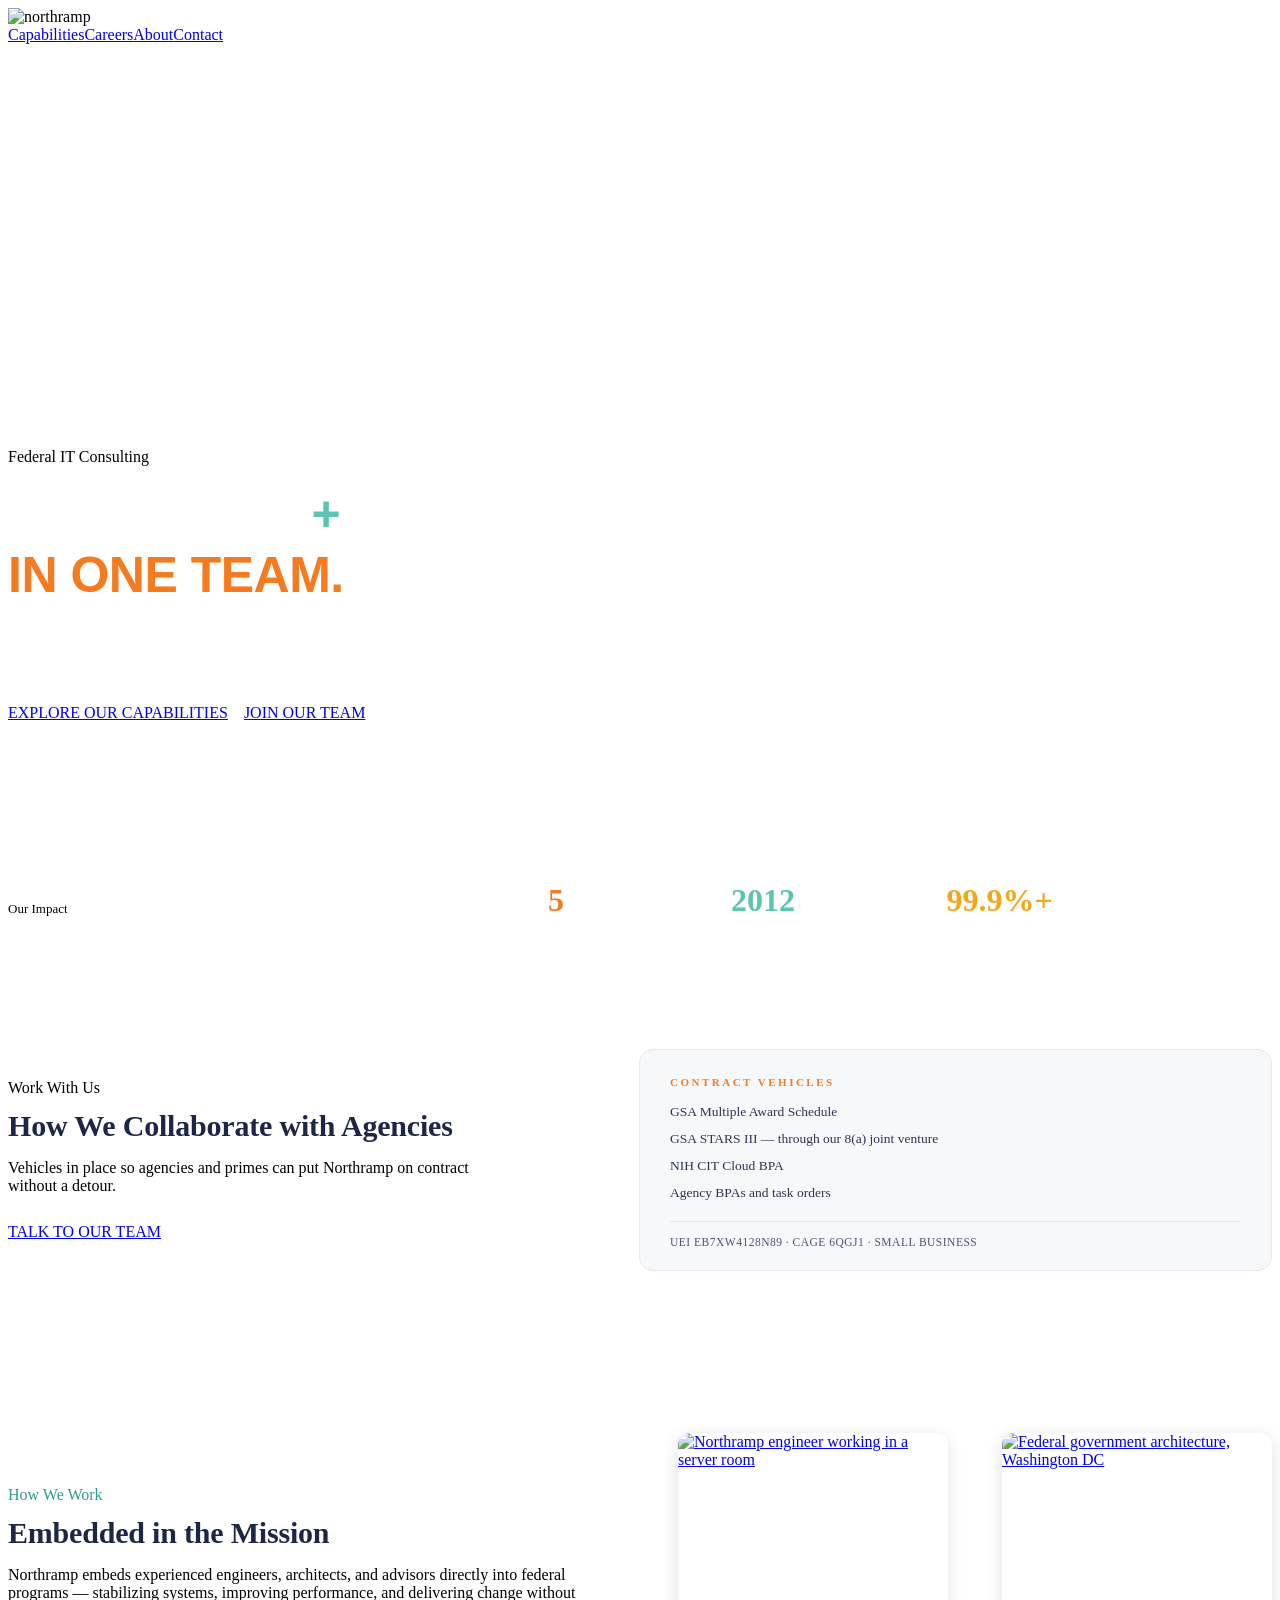
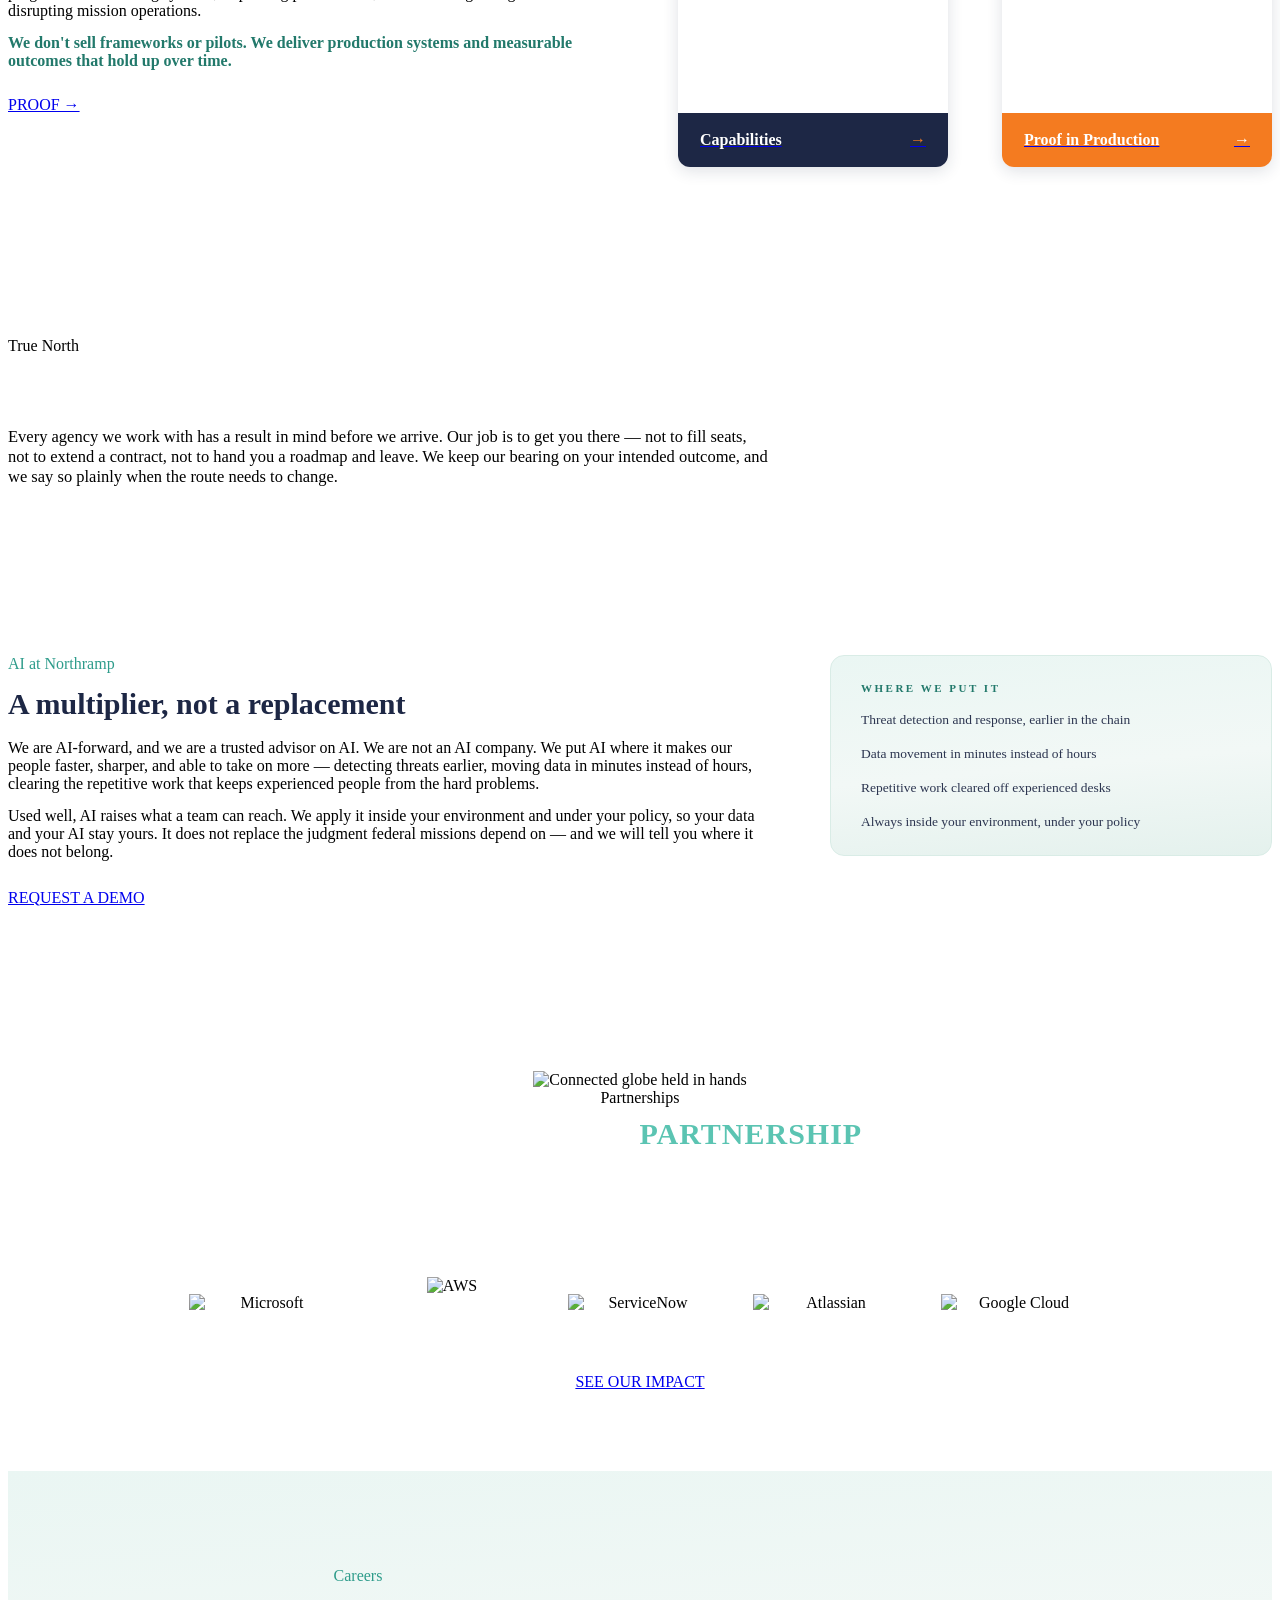
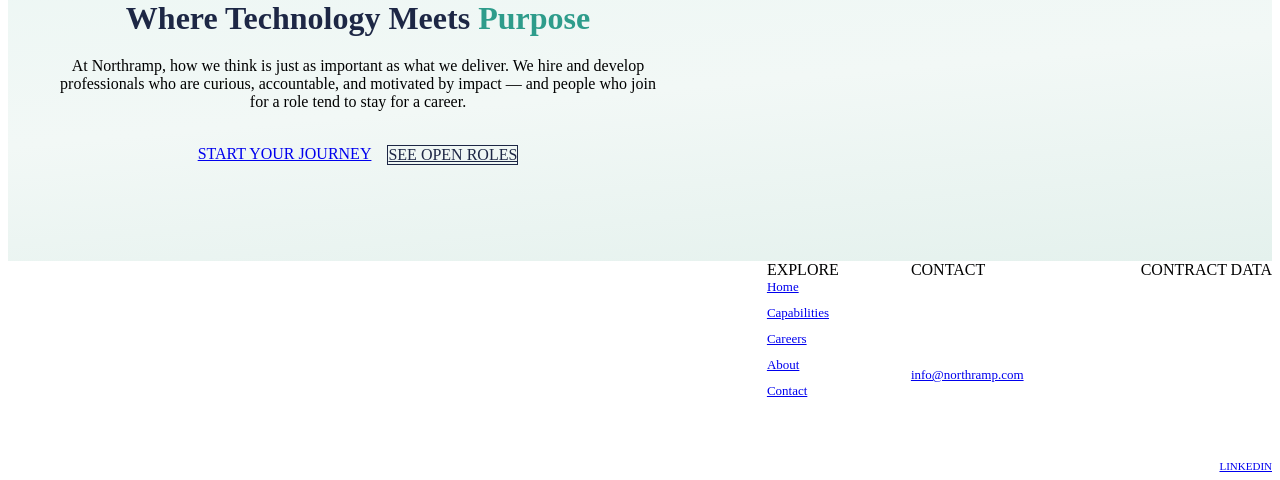
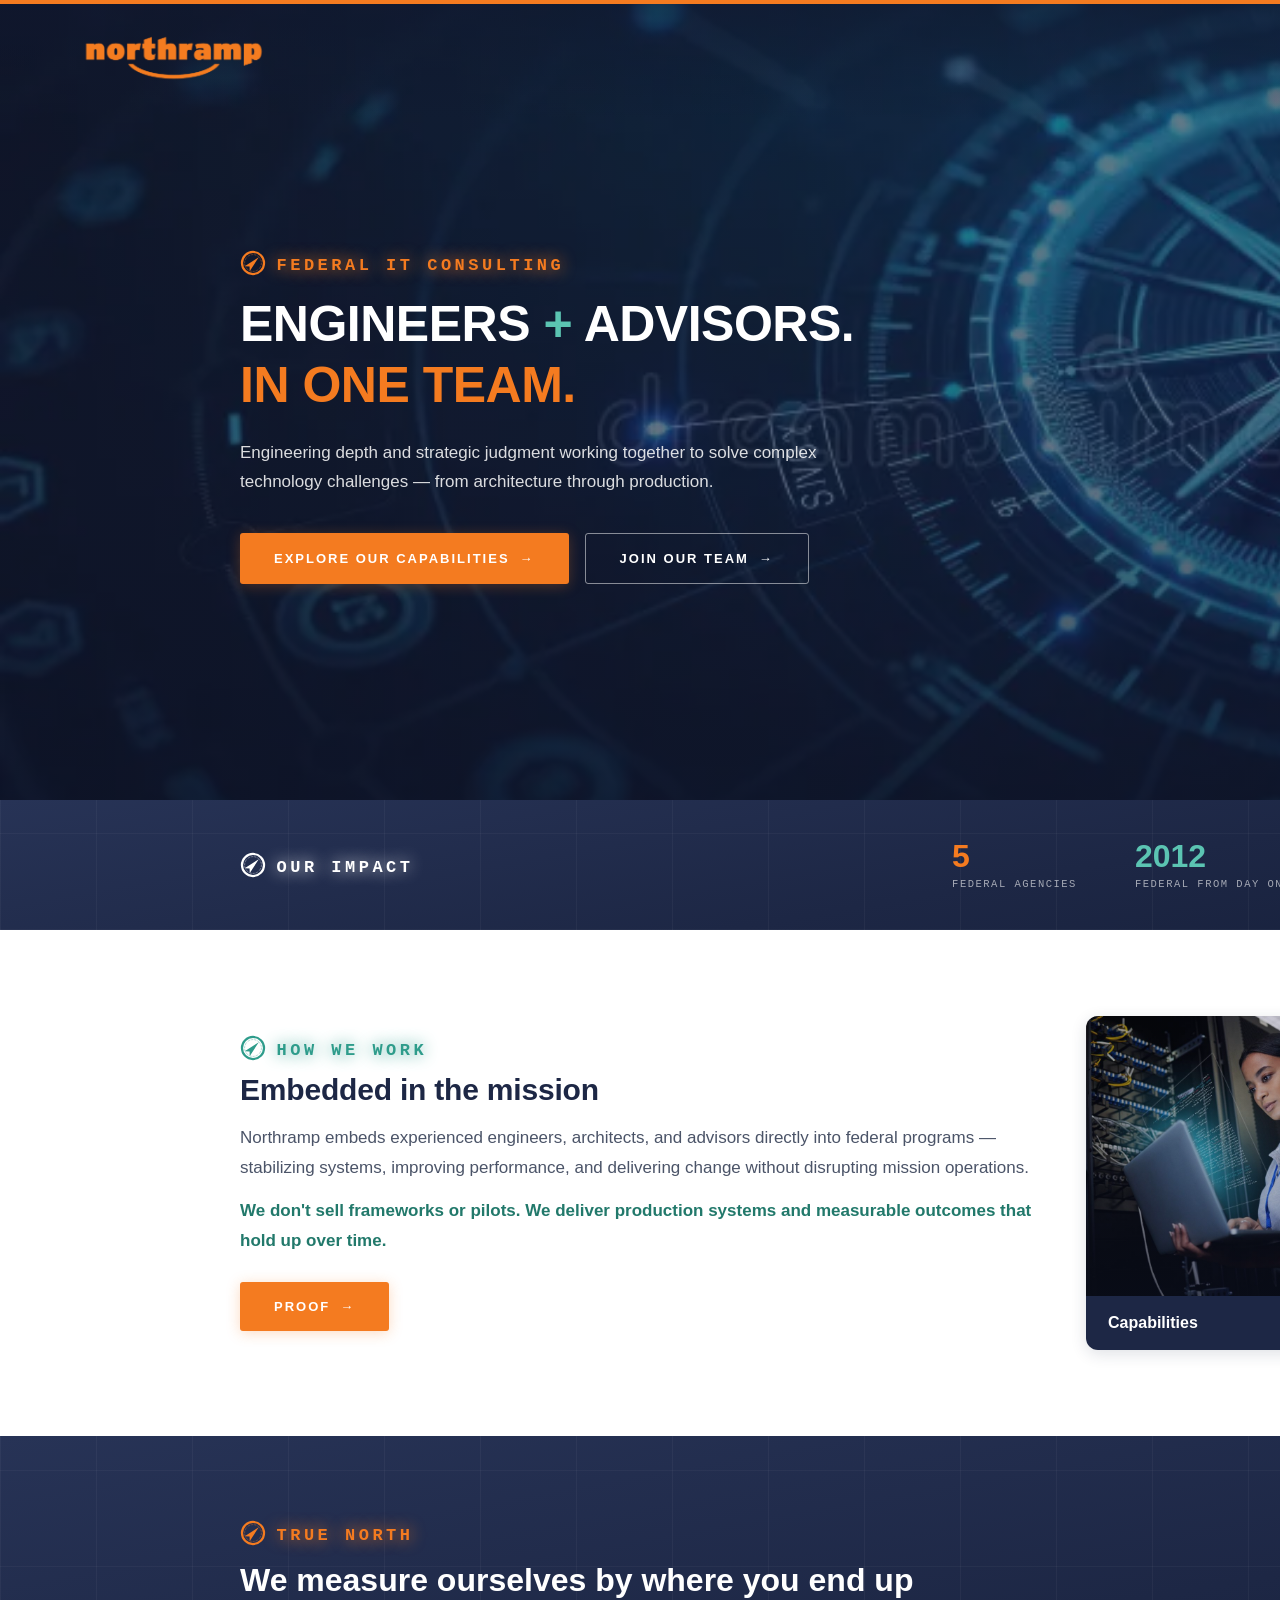
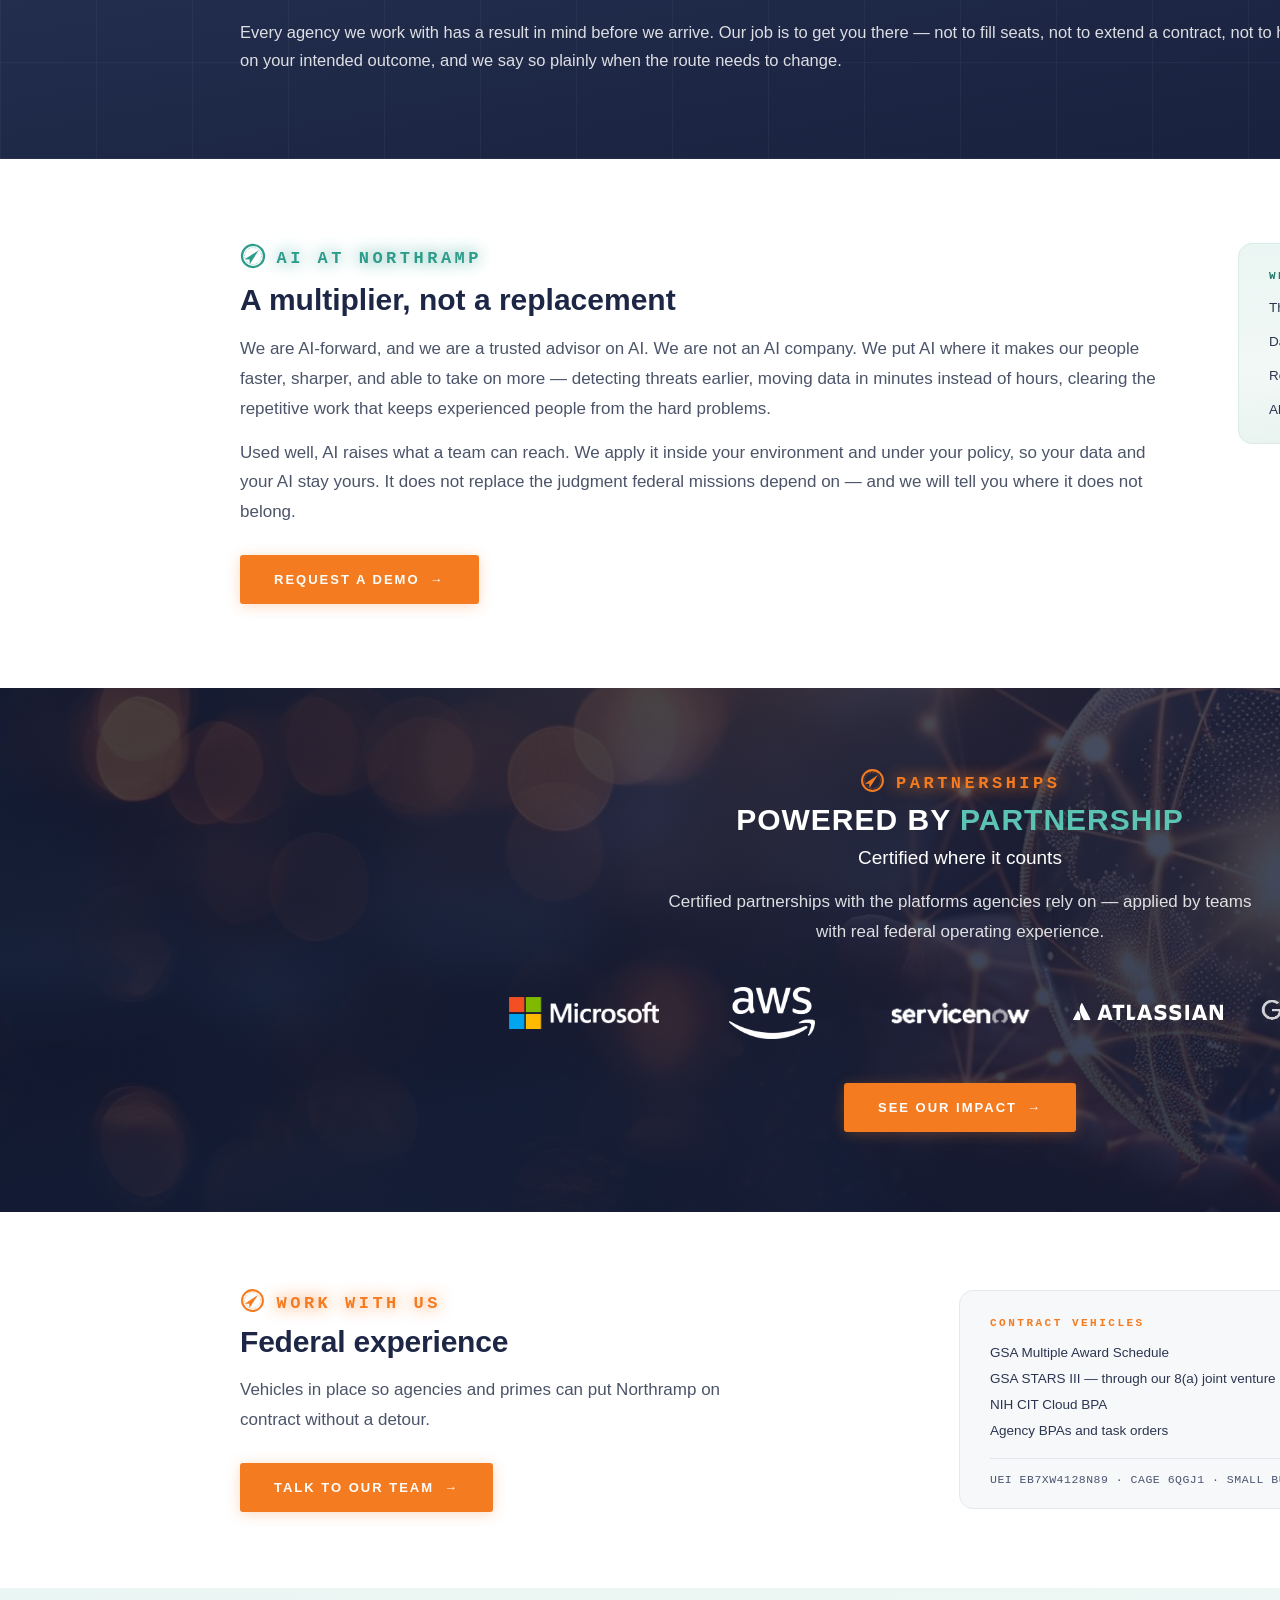
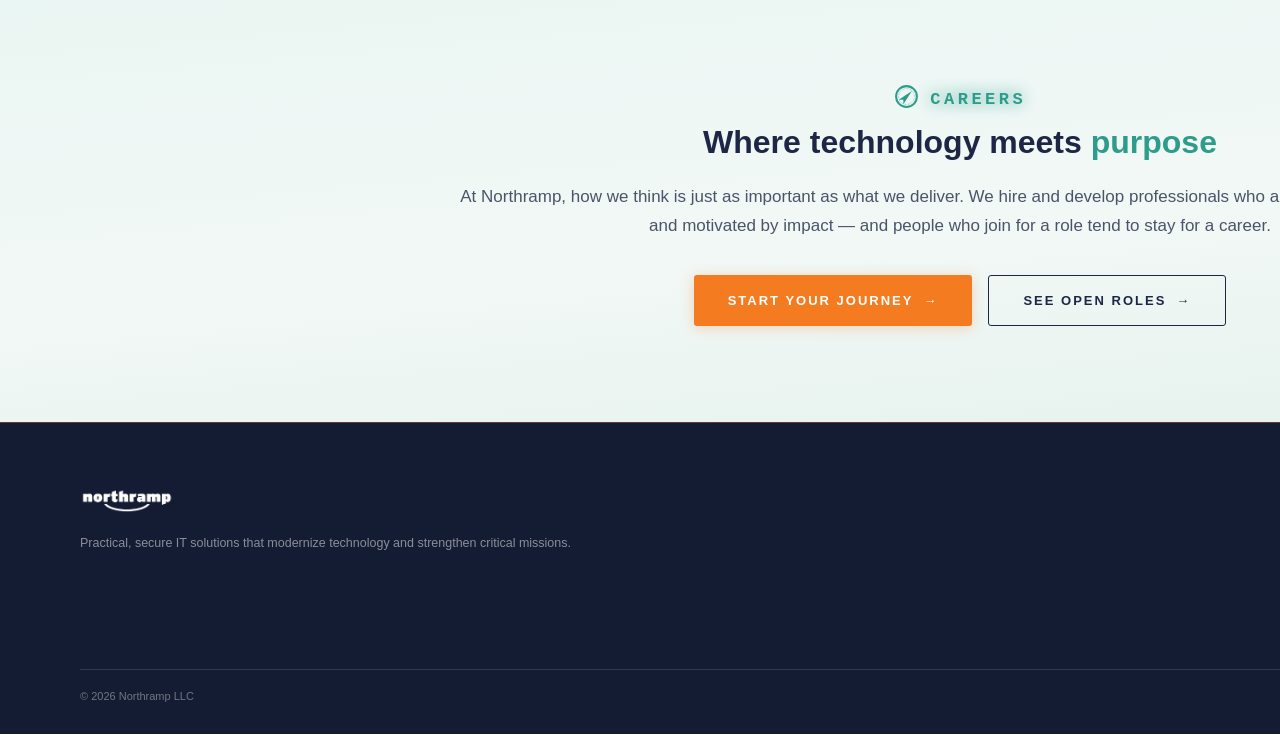
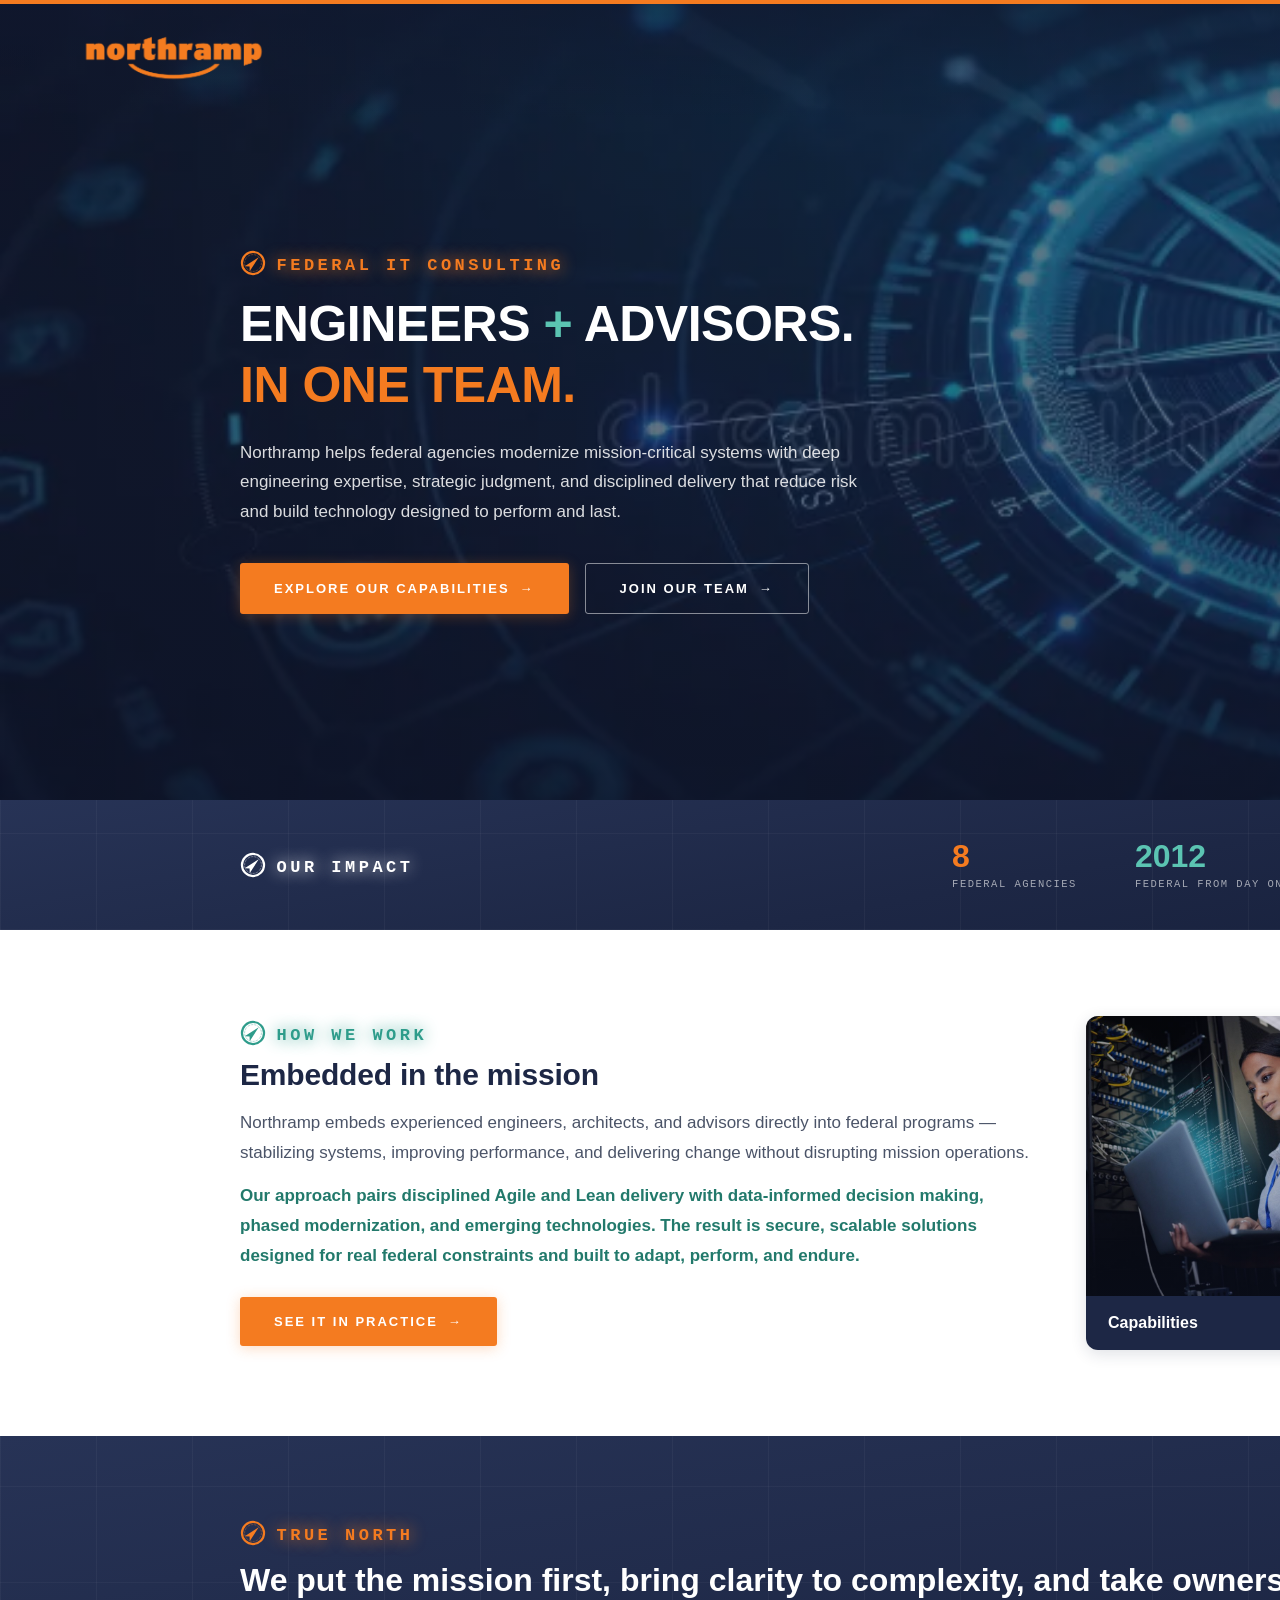
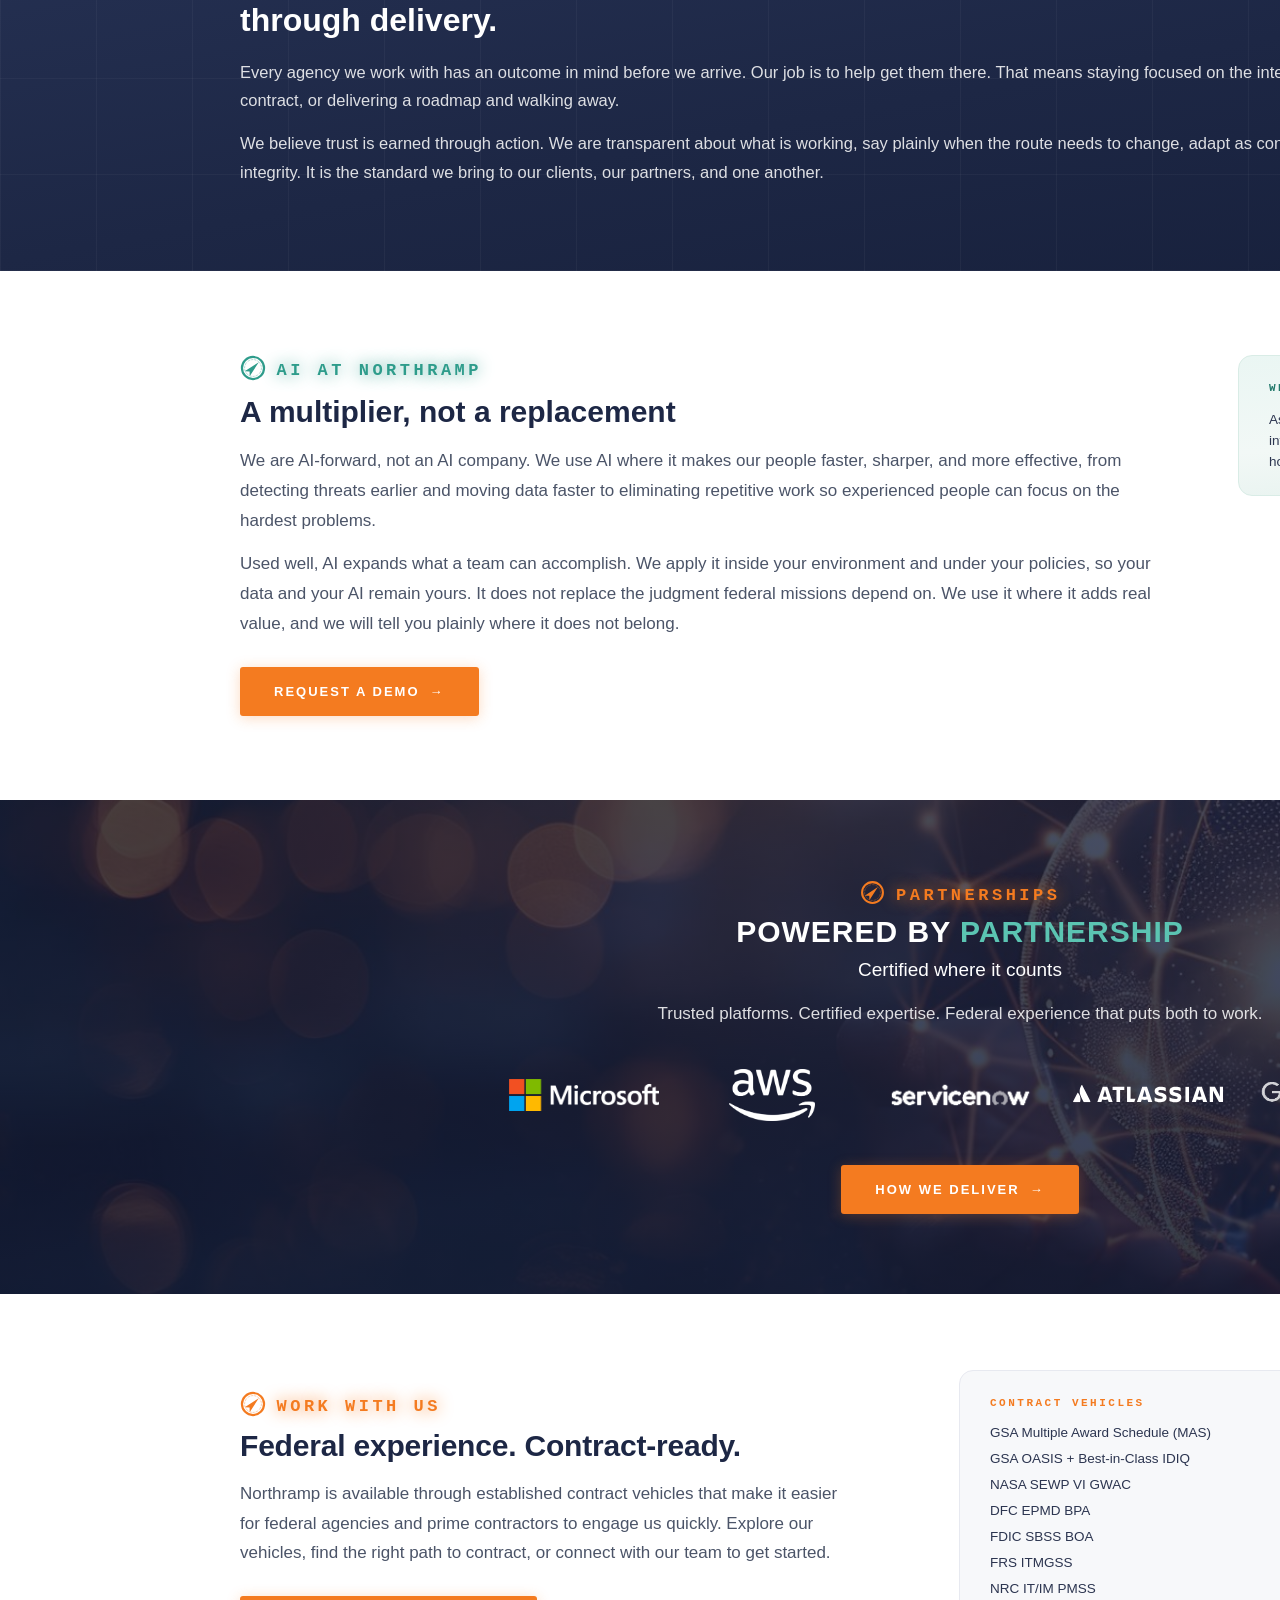
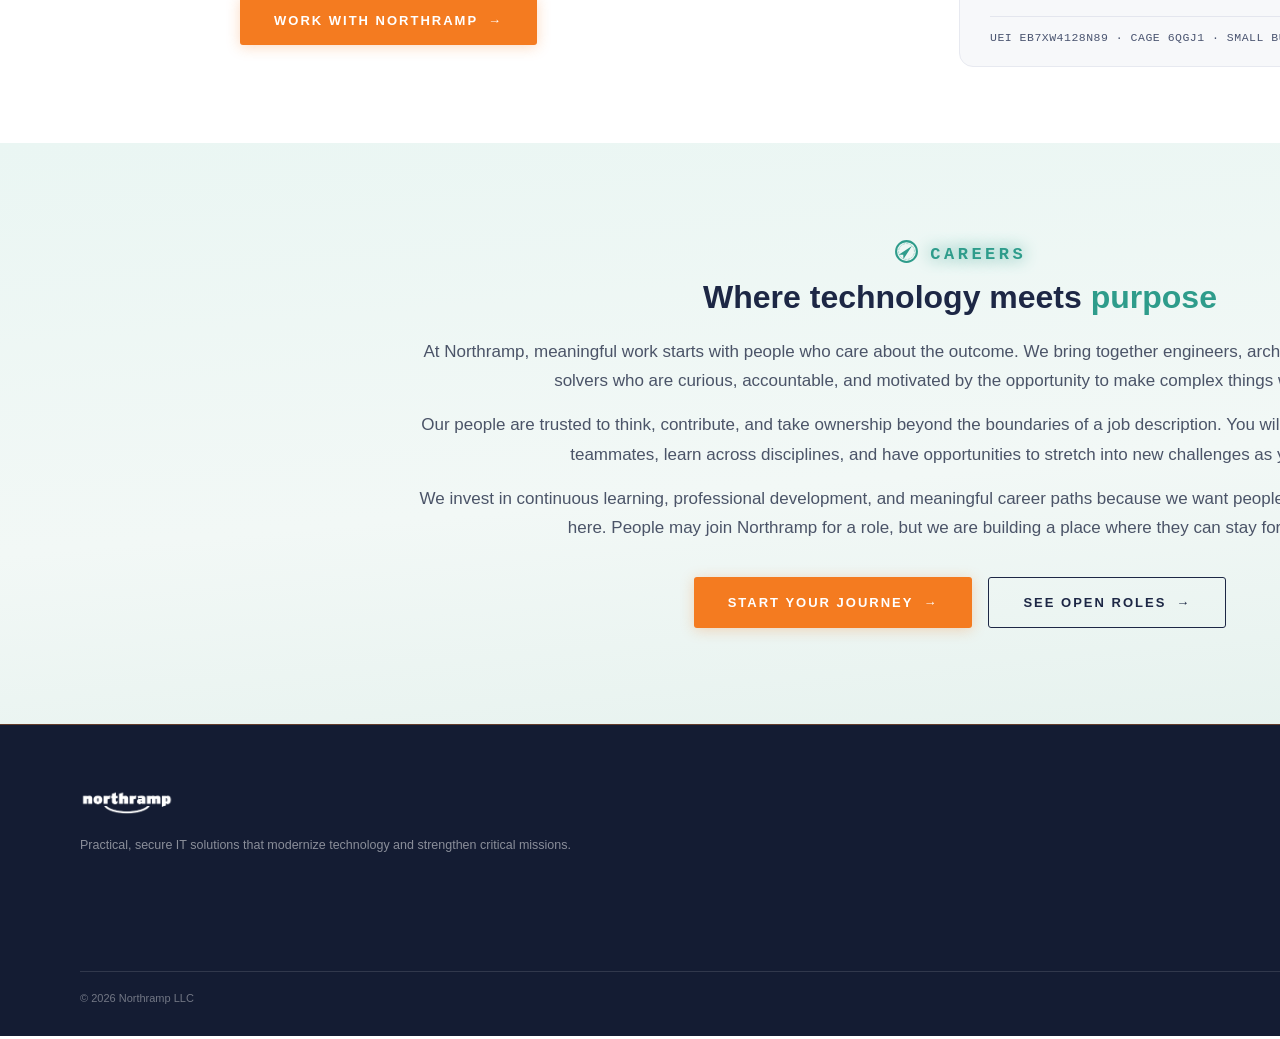
